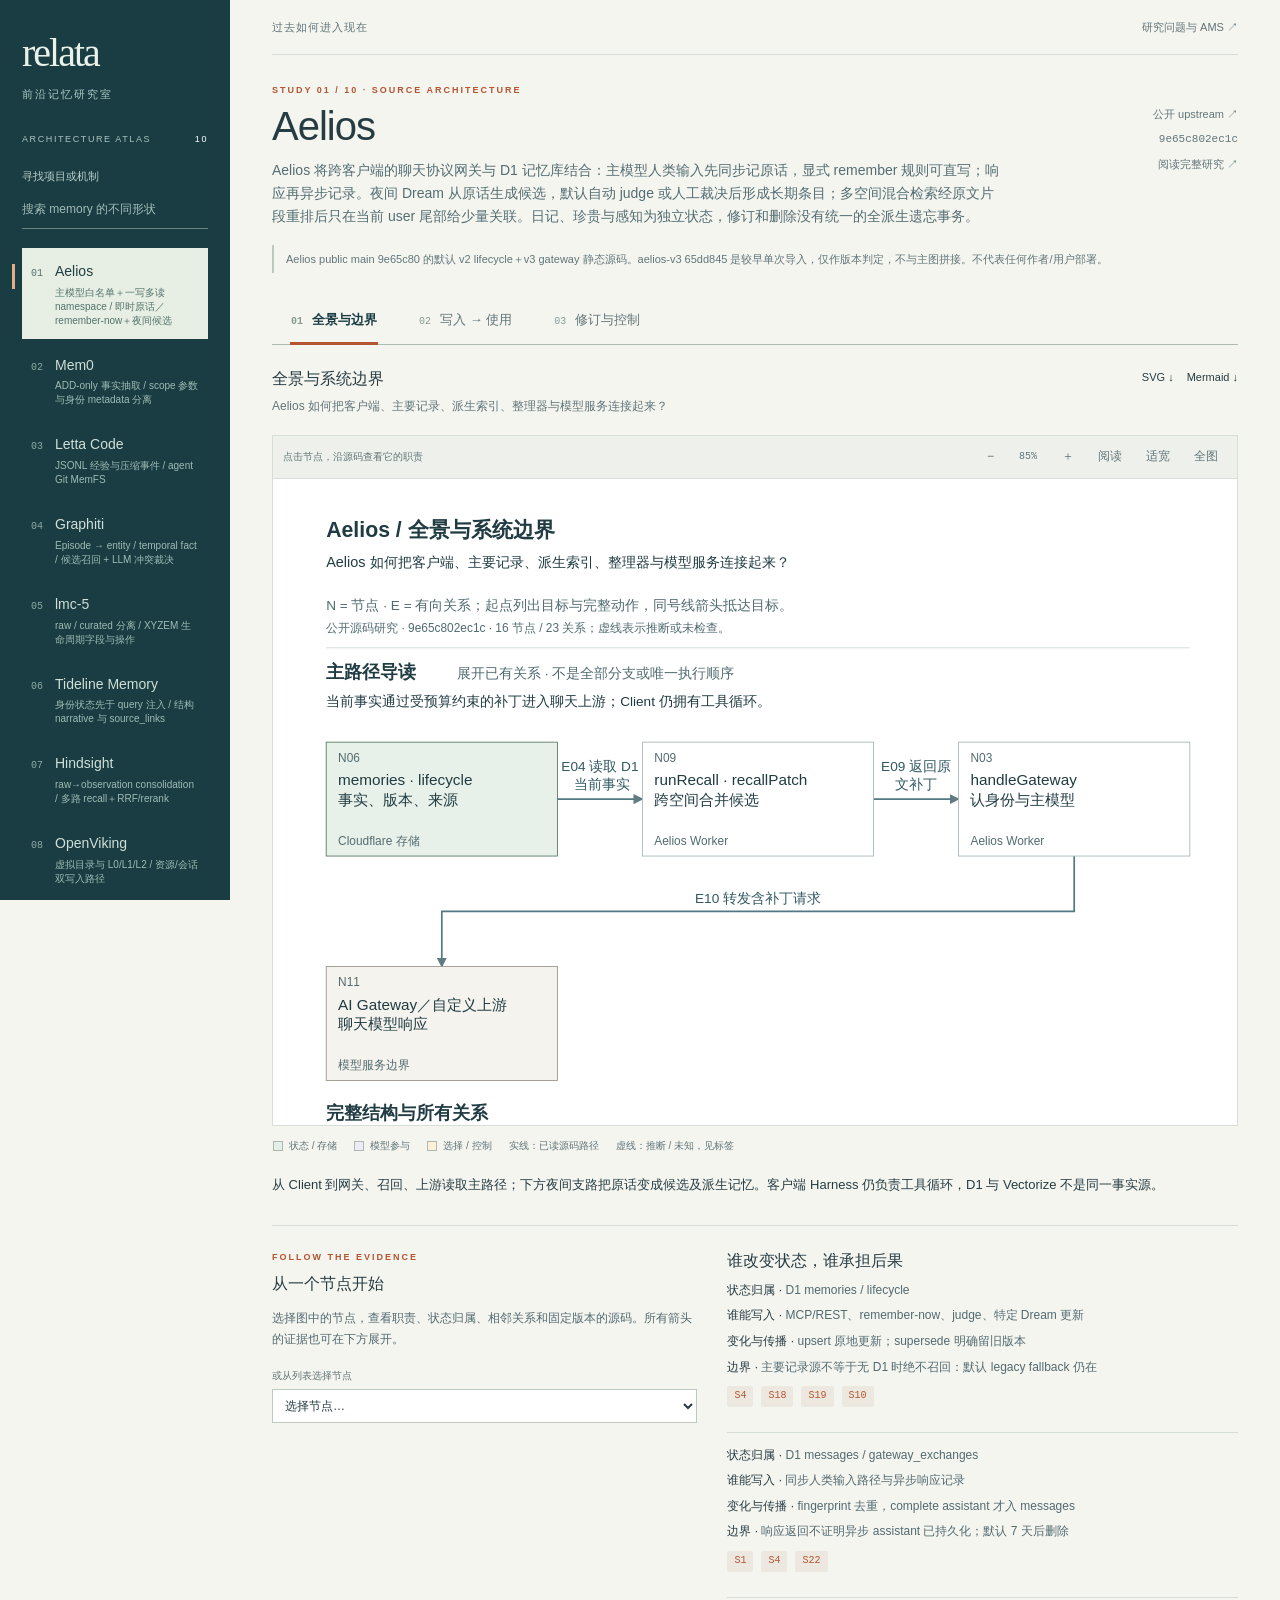
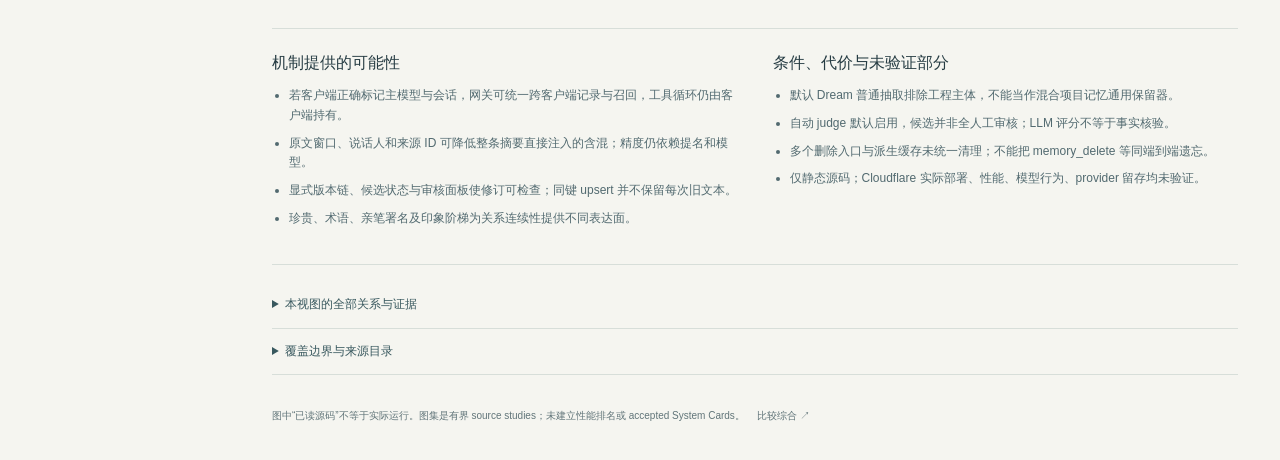
==== systems/architecture-atlas/index.html @ 4bd06038 "add ten-project memory architecture atlas" ====
<!doctype html>
<html lang="zh-CN">
<head>
  <meta charset="utf-8">
  <meta name="viewport" content="width=device-width,initial-scale=1">
  <title>Relata · Memory Architecture Atlas</title>
  <style>:root{color-scheme:light;--ink:#263c43;--muted:#617579;--paper:#f5f5f0;--line:#d7ded9;--accent:#b45532;--deep:#193d43;--font:Arial,"PingFang SC","Microsoft YaHei",sans-serif}*{box-sizing:border-box}body{margin:0;color:var(--ink);background:var(--paper);font-family:var(--font);font-size:15px;line-height:1.65}a{color:inherit;text-decoration:none}a:hover{text-decoration:underline;text-underline-offset:4px}button,input,select{font:inherit}button,a,input,select{touch-action:manipulation}button{cursor:pointer;color:inherit}button:focus-visible,a:focus-visible,input:focus-visible,select:focus-visible,summary:focus-visible,#diagram-viewport:focus-visible{outline:2px solid var(--accent);outline-offset:3px}button:disabled{opacity:.45;cursor:default}.sidebar{position:fixed;inset:0 auto 0 0;width:230px;background:var(--deep);color:#eaf1e9;padding:31px 22px 18px;display:flex;flex-direction:column;overflow:auto}.brand{font-family:Georgia,serif;font-size:40px;letter-spacing:-2px;line-height:1.1}.brand span{display:block;font-family:var(--font);font-size:11px;letter-spacing:2px;margin:13px 0 32px;color:#acc8c2}.collection{font-size:9px;letter-spacing:1.6px;color:#abc2bc;display:flex;justify-content:space-between}.collection span{color:#fff}.search-label{font-size:11px;margin:20px 0 7px;color:#bbcec8}.sidebar input{width:100%;border:0;border-bottom:1px solid #68837e;border-radius:0;padding:8px 0;background:transparent;color:white;font-size:12px}.sidebar input::placeholder{color:#a1bcb7}#project-list{margin-top:19px;display:grid;gap:3px}.project-item{display:block;width:100%;text-align:left;border:0;background:none;padding:11px 9px;color:#d0dfd7;position:relative}.project-item .number{font-family:monospace;font-size:10px;color:#8eaaa3;display:inline-block;width:24px}.project-item strong{font-size:14px;font-weight:500}.project-item small{display:block;font-size:10px;color:#9fbbb3;margin-left:24px;margin-top:2px;line-height:1.4}.project-item:hover{background:#254a4e}.project-item[aria-current=true]{background:#e7eee4;color:#203f43}.project-item[aria-current=true] small,.project-item[aria-current=true] .number{color:#52736c}.project-item[aria-current=true]:before{content:"";position:absolute;width:3px;height:25px;left:-10px;top:16px;background:#e4ad87}.sidebar-foot{margin-top:auto;padding-top:30px;font-size:8px;line-height:2.4;letter-spacing:1.1px;color:#aac0b6}.sidebar-foot a{font-size:11px;letter-spacing:0}.small-dot{display:inline-block;background:#b8ce9e;width:5px;height:5px;border-radius:50%;margin-right:7px}main{margin-left:230px;padding:0 42px 35px;max-width:2000px}.page-top{display:flex;justify-content:space-between;border-bottom:1px solid var(--line);padding:18px 0;font-size:11px;color:var(--muted);letter-spacing:1px}.page-top a{letter-spacing:0}.project-heading{display:flex;justify-content:space-between;gap:32px;padding:28px 0 14px}.eyebrow{color:var(--accent);font-size:9px;font-weight:700;letter-spacing:2px}.project-heading h1{margin:4px 0 9px;font-size:40px;line-height:1.2;font-weight:500;letter-spacing:-1px}.project-heading p{font-size:14px;color:#536d72;max-width:730px;margin:0}.identity{padding-top:22px;min-width:148px;display:flex;align-items:flex-end;flex-direction:column;gap:7px;font-size:11px;color:var(--muted)}#commit-link{font-family:monospace;font-size:11px}.boundary{font-size:11px;color:var(--muted);border-left:2px solid #bdc9bf;padding:5px 0 5px 12px;margin:3px 0 23px;max-width:1020px}#view-tabs{display:flex;gap:4px;border-bottom:1px solid #afbbb2}.view-tab{border:0;background:transparent;padding:13px 19px;font-size:13px;color:var(--muted);position:relative}.view-tab .tab-number{font-family:monospace;font-size:10px;margin-right:9px;color:#879c97}.view-tab[aria-current=true]{color:var(--deep);font-weight:700}.view-tab[aria-current=true]:after{content:"";position:absolute;left:18px;right:18px;height:3px;background:var(--accent);bottom:-1px}.diagram-section{padding-top:23px}.view-heading{display:flex;justify-content:space-between;align-items:flex-start;gap:16px}h2{font-size:16px;font-weight:500;margin:0 0 7px;line-height:1.4}.view-heading p{font-size:12px;color:var(--muted);margin:0 0 18px;max-width:850px}.exports{display:flex;gap:13px;white-space:nowrap;font-size:11px}.exports button{border:0;padding:0;background:none;font-size:11px}.exports a{padding:0}.diagram-toolbar{display:flex;justify-content:space-between;align-items:center;border:1px solid var(--line);border-bottom:0;background:#eef1eb;padding:6px 10px;font-size:10px;color:var(--muted);gap:12px}.zoom-controls{display:flex;align-items:center;gap:6px}.zoom-controls button{border:0;background:transparent;padding:5px 9px;font-size:12px}.zoom-controls button:hover{background:#dde5dc}.zoom-controls output{font-size:10px;font-family:monospace;min-width:38px;text-align:center}#diagram-viewport{height:650px;max-height:72vh;min-height:380px;border:1px solid var(--line);overflow:auto;background:#fff;overscroll-behavior:contain;scrollbar-width:thin}#diagram-stage{padding:26px;min-width:100%;width:max-content;min-height:100%}#diagram-stage svg{display:block;max-width:none!important;margin:auto}#diagram-stage :is(.node,.guide-node){cursor:pointer}#diagram-stage :is(.node,.guide-node):hover>rect,#diagram-stage :is(.node,.guide-node):hover>path,#diagram-stage :is(.node,.guide-node):hover>polygon,#diagram-stage :is(.node,.guide-node).selected>rect,#diagram-stage :is(.node,.guide-node).selected>path,#diagram-stage :is(.node,.guide-node).selected>polygon{stroke:#b45532!important;stroke-width:3px!important}#diagram-stage :is(.node,.guide-node):focus{outline:none}#diagram-stage :is(.node,.guide-node):focus-visible>rect,#diagram-stage :is(.node,.guide-node):focus-visible>path,#diagram-stage :is(.node,.guide-node):focus-visible>polygon{stroke:#b45532!important;stroke-width:4px!important}.legend{display:flex;gap:17px;flex-wrap:wrap;font-size:10px;padding:12px 1px;color:var(--muted)}.legend span{display:flex;align-items:center;gap:6px}.legend i{display:inline-block;width:10px;height:10px;border:1px solid #aab8ae}.store-swatch{background:#e4efe9}.model-swatch{background:#eeeaf7}.decision-swatch{background:#fff1d9}.reading-guide{font-size:13px;line-height:1.85;margin:7px 0 28px;max-width:1030px}.evidence-section{display:grid;grid-template-columns:minmax(250px,1fr) minmax(350px,1.2fr);gap:30px;border-top:1px solid var(--line);padding-top:24px}.inspector h2{margin-top:8px}.inspector p,.state-panel p{font-size:12px;line-height:1.8;color:#526a70}.inspector label{display:block;font-size:10px;color:var(--muted);margin:17px 0 5px}.inspector select{max-width:100%;width:100%;background:#fff;border:1px solid #bdcbbf;color:var(--ink);padding:8px;font-size:12px}.evidence-links{display:flex;flex-wrap:wrap;gap:8px;margin:8px 0 12px}.evidence-links a{font-family:monospace;font-size:10px;padding:2px 7px;color:var(--accent);background:#ede8df;border-radius:2px}.state-note{border-bottom:1px solid var(--line);padding:8px 0 13px}.state-note:first-child{padding-top:0}.state-note p{margin:4px 0}.state-note b{color:var(--ink);font-weight:500}.status-label{display:inline-block;font-size:10px;color:var(--accent);margin:0 0 6px}.judgment-section{display:grid;grid-template-columns:1fr 1fr;gap:35px;margin:30px 0;padding:23px 0;border-top:1px solid var(--line);border-bottom:1px solid var(--line)}.judgment-section ul{padding-left:17px;font-size:12px;color:#526a70}.judgment-section li{margin-bottom:8px}.source-details{margin:13px 0;border-bottom:1px solid var(--line);padding-bottom:13px;font-size:12px}.source-details summary{cursor:pointer;color:#38585e}.source-details ul{padding-left:18px}.source-row,.edge-row{margin:13px 0}.source-row a{font-family:monospace;font-size:11px;color:var(--accent);overflow-wrap:anywhere}.source-row p{margin:3px 0;font-size:12px;color:var(--muted)}footer{margin-top:32px;font-size:10px;color:var(--muted);line-height:1.8}footer a{display:inline-block;margin-left:12px}#search-empty{font-size:12px;color:#d0dfd7}noscript{position:fixed;bottom:0;padding:15px;background:#fff1d9;width:100%}
@media(min-width:1800px){main{padding-left:65px;padding-right:65px}#diagram-viewport{height:760px}}
@media(max-width:1000px){.sidebar{width:190px;padding:26px 16px}main{margin-left:190px;padding:0 24px 25px}.project-heading{gap:15px}.identity{min-width:110px}.project-heading h1{font-size:34px}.evidence-section{grid-template-columns:1fr;gap:26px}.view-tab{padding:12px 10px}.view-tab .tab-number{margin-right:5px}.diagram-toolbar>span{max-width:170px}.exports{gap:8px}}
@media(max-width:700px){.sidebar{position:relative;width:auto;padding:20px 18px 14px;overflow:visible}.brand{font-size:30px;display:flex;align-items:center;justify-content:space-between}.brand span{margin:0;font-size:9px}.collection{margin-top:19px}.search-label{margin-top:13px}.sidebar input{font-size:13px}#project-list{display:flex;overflow-x:auto;gap:5px;margin-top:15px;padding-bottom:2px}.project-item{width:auto;min-width:140px;padding:9px 10px}.project-item strong{font-size:12px}.project-item small{font-size:9px}.project-item[aria-current=true]:before{display:none}.sidebar-foot{display:none}main{margin-left:0;padding:0 17px 24px}.page-top{font-size:9px;padding:14px 0}.project-heading{display:block;padding-top:21px}.project-heading h1{font-size:34px}.project-heading p{font-size:13px}.identity{flex-direction:row;align-items:center;padding-top:14px;gap:16px;flex-wrap:wrap;font-size:10px}.boundary{font-size:10px;margin-top:0;margin-bottom:16px}#view-tabs{gap:0;justify-content:space-between}.view-tab{font-size:11px;padding:11px 5px}.view-tab[aria-current=true]:after{left:5px;right:5px}.view-tab .tab-number{display:none}.diagram-section{padding-top:19px}.view-heading{display:block}.view-heading p{font-size:11px;margin-bottom:12px}.exports{justify-content:flex-end;margin-bottom:12px}.diagram-toolbar{align-items:flex-start;flex-direction:column;gap:4px}.diagram-toolbar>span{max-width:none;font-size:9px}.zoom-controls{align-self:flex-end}#diagram-viewport{height:520px;min-height:350px;max-height:68vh}#diagram-stage{padding:18px}.legend{gap:9px;font-size:9px}.reading-guide{font-size:12px}.judgment-section{grid-template-columns:1fr;gap:19px}.evidence-section{grid-template-columns:1fr}.source-row a{font-size:10px}}
@media print{.sidebar,.page-top,.zoom-controls,.exports,#view-tabs,#node-picker,.inspector label{display:none}main{margin:0;padding:0}.project-heading h1{font-size:28px}#diagram-viewport{height:auto;max-height:none;border:0;overflow:visible}#diagram-stage{padding:0;width:100%}#diagram-stage svg{max-width:100%!important;height:auto!important}.evidence-section,.judgment-section{display:block}footer{page-break-before:avoid}}

#diagram-stage .related>path{stroke:#b45532;stroke-width:2.4px}
</style>
</head>
<body>
  <aside class="sidebar">
    <a class="brand" href="../../README.zh-CN.md">relata<span>前沿记忆研究室</span></a>
    <div class="collection">ARCHITECTURE ATLAS <span id="project-count"></span></div>
    <label class="search-label" for="project-search">寻找项目或机制</label>
    <input id="project-search" type="search" placeholder="搜索 memory 的不同形状" autocomplete="off">
    <nav id="project-list" aria-label="研究项目"></nav>
    <p id="search-empty" hidden>没有匹配项目。试试「检索」「文件」或项目名。</p>
    <div class="sidebar-foot"><span class="small-dot"></span> SOURCE STUDIES · 2026.09.22<br><a href="README.md">阅读与复现说明 ↗</a></div>
  </aside>
  <main>
    <header class="page-top"><span>过去如何进入现在</span><a href="../../research/agent-memory-inquiry.md">研究问题与 AMS ↗</a></header>
    <section class="project-heading">
      <div><div class="eyebrow" id="project-number"></div><h1 id="project-name"></h1><p id="project-summary"></p></div>
      <div class="identity"><a id="upstream-link" target="_blank" rel="noreferrer">公开 upstream ↗</a><a id="commit-link" target="_blank" rel="noreferrer"></a><a id="report-link">阅读完整研究 ↗</a></div>
    </section>
    <p class="boundary" id="boundary"></p>
    <nav id="view-tabs" aria-label="架构视图"></nav>
    <section class="diagram-section" aria-labelledby="view-title">
      <div class="view-heading"><div><h2 id="view-title"></h2><p id="view-question"></p></div><div class="exports"><button id="export-svg" type="button">SVG ↓</button><a id="export-source" download>Mermaid ↓</a></div></div>
      <div class="diagram-toolbar"><span id="view-instruction" role="status">点击节点，沿源码查看它的职责</span><div class="zoom-controls"><button id="zoom-out" type="button" aria-label="缩小">−</button><output id="zoom-value">100%</output><button id="zoom-in" type="button" aria-label="放大">＋</button><button id="fit-reading" type="button">阅读</button><button id="fit-width" type="button">适宽</button><button id="fit-all" type="button">全图</button></div></div>
      <div id="diagram-viewport" tabindex="0" aria-label="可滚动架构图"><div id="diagram-stage"></div></div>
      <div class="legend"><span><i class="store-swatch"></i>状态 / 存储</span><span><i class="model-swatch"></i>模型参与</span><span><i class="decision-swatch"></i>选择 / 控制</span><span>实线：已读源码路径</span><span>虚线：推断 / 未知，见标签</span></div>
      <p class="reading-guide" id="reading-guide"></p>
    </section>
    <section class="evidence-section" aria-label="图示与证据">
      <div class="inspector"><div class="eyebrow">FOLLOW THE EVIDENCE</div><h2 id="detail-title">从一个节点开始</h2><div id="detail-body"></div><label for="node-picker">或从列表选择节点</label><select id="node-picker"><option value="">选择节点…</option></select></div>
      <div class="state-panel"><h2>谁改变状态，谁承担后果</h2><div id="state-notes"></div></div>
    </section>
    <section class="judgment-section"><div><h2>机制提供的可能性</h2><ul id="strengths"></ul></div><div><h2>条件、代价与未验证部分</h2><ul id="limits"></ul></div></section>
    <details class="source-details"><summary>本视图的全部关系与证据</summary><div id="edge-evidence"></div></details>
    <details class="source-details"><summary>覆盖边界与来源目录</summary><div id="coverage"></div><div id="source-list"></div></details>
    <footer>图中“已读源码”不等于实际运行。图集是有界 source studies；未建立性能排名或 accepted System Cards。<a href="../source-studies/README.md">比较综合 ↗</a></footer>
  </main>
  <noscript>交互图集需要 JavaScript。可直接阅读 diagrams/ 下的 SVG 和 README.md 中的项目索引。</noscript>
  <script id="atlas-data" type="application/json">{"date":"2026-09-22","renderer":"relata-native-svg-1","models":[{"id":"a-mem","name":"A-Mem (paper reproduction)","repository":"https://github.com/WujiangXu/A-mem","commit":"0c8039f28fdcc08189a23c07a3437d9d2482f9c2","study_date":"2026-09-22","boundary":"固定 commit 的论文复现仓库；三图主路径为 README 推荐的 RobustAgenticMemorySystem + test_advanced_robust.py，共享 SimpleEmbeddingRetriever。original JSON-schema 路径在报告对照。静态源码，不含 A-mem-sys、商业同名项目或模型运行证据。","summary":"A-Mem 将每个输入构造为带 context、keywords、tags 的 note，以 embedding 找邻居，再让 LLM 决定新 note 的 links 和旧 note 的 metadata 演化。当前复现代码把 canonical UUID 字典、基于列表位置的 links、派生向量索引和 harness 三文件 cache 分开管理；演化改对象与重建索引并不同步。","mechanisms":["LLM note metadata","近邻触发 metadata 演化","embedding seeds + 单跳 links","计数触发全量重建","harness 管理 cache 与 QA"],"strengths":["若模型能抽出有用概念，metadata 可提供原文之外的检索线索","若新事件能被近邻检索定位，旧 metadata 可随新语境更新","保留原 content 与时间，可区分输入文字与当前生成 context","小型研究流程可直接检查 notes、corpus 和 harness prompt"],"limits":["旧 note metadata 与向量索引可在 threshold 前分离","UUID 对象与 positional links 缺少稳定引用统一","没有专用纠错、撤回、TTL、审计或跨派生删除路径","无运行验证；不能把论文结果或 robust 命名当作本 commit 的效果保证"],"sources":[{"id":"S1","url":"https://github.com/WujiangXu/A-mem/blob/0c8039f28fdcc08189a23c07a3437d9d2482f9c2/README.md#L1-L7","note":"论文复现仓库与另一个 A-mem-sys 的明确边界"},{"id":"S2","url":"https://github.com/WujiangXu/A-mem/blob/0c8039f28fdcc08189a23c07a3437d9d2482f9c2/README.md#L82-L122","note":"original 与 robust 两条 evaluation 入口；缓存和 k-sweep 宣称"},{"id":"S3","url":"https://github.com/WujiangXu/A-mem/blob/0c8039f28fdcc08189a23c07a3437d9d2482f9c2/memory_layer_robust.py#L273-L345","note":"笔记 UUID、字段、metadata 提取、解析及启发式降级"},{"id":"S4","url":"https://github.com/WujiangXu/A-mem/blob/0c8039f28fdcc08189a23c07a3437d9d2482f9c2/memory_layer_robust.py#L352-L409","note":"canonical memories、写入顺序、evolution counter 与全量重建"},{"id":"S5","url":"https://github.com/WujiangXu/A-mem/blob/0c8039f28fdcc08189a23c07a3437d9d2482f9c2/memory_layer_robust.py#L411-L459","note":"embedding 索引位置映射与单跳 links 扩展"},{"id":"S6","url":"https://github.com/WujiangXu/A-mem/blob/0c8039f28fdcc08189a23c07a3437d9d2482f9c2/memory_layer_robust.py#L463-L540","note":"至多三次演化调用及直接写邻居 metadata"},{"id":"S7","url":"https://github.com/WujiangXu/A-mem/blob/0c8039f28fdcc08189a23c07a3437d9d2482f9c2/memory_layer.py#L554-L610","note":"实际使用的 SimpleEmbeddingRetriever；拼接 corpus 与 cosine top-k"},{"id":"S8","url":"https://github.com/WujiangXu/A-mem/blob/0c8039f28fdcc08189a23c07a3437d9d2482f9c2/memory_layer.py#L612-L664","note":"索引双文件 persistence 与从 notes 重建"},{"id":"S9","url":"https://github.com/WujiangXu/A-mem/blob/0c8039f28fdcc08189a23c07a3437d9d2482f9c2/test_advanced_robust.py#L53-L114","note":"harness 包装、question→keywords→raw_context；筛选 helper 未接入"},{"id":"S10","url":"https://github.com/WujiangXu/A-mem/blob/0c8039f28fdcc08189a23c07a3437d9d2482f9c2/test_advanced_robust.py#L115-L153","note":"按 QA category 造 prompt；category 5 有给定选项；模型返回"},{"id":"S11","url":"https://github.com/WujiangXu/A-mem/blob/0c8039f28fdcc08189a23c07a3437d9d2482f9c2/test_advanced_robust.py#L204-L250","note":"每 sample 实例、三文件 cache 与逐 turn 摄入"},{"id":"S12","url":"https://github.com/WujiangXu/A-mem/blob/0c8039f28fdcc08189a23c07a3437d9d2482f9c2/test_advanced_robust.py#L254-L313","note":"reference metrics、日志、结果 JSON"},{"id":"S13","url":"https://github.com/WujiangXu/A-mem/blob/0c8039f28fdcc08189a23c07a3437d9d2482f9c2/memory_layer_robust.py#L44-L66","note":"同步重试，至多三次尝试与指数 sleep"},{"id":"S14","url":"https://github.com/WujiangXu/A-mem/blob/0c8039f28fdcc08189a23c07a3437d9d2482f9c2/memory_layer_robust.py#L98-L206","note":"OpenAI/Ollama/SGLang/vLLM 调用边界"},{"id":"S15","url":"https://github.com/WujiangXu/A-mem/blob/0c8039f28fdcc08189a23c07a3437d9d2482f9c2/memory_layer_robust.py#L243-L266","note":"factory 与默认关闭的 connectivity check"},{"id":"S16","url":"https://github.com/WujiangXu/A-mem/blob/0c8039f28fdcc08189a23c07a3437d9d2482f9c2/llm_text_parsers.py#L128-L206","note":"分析、演化、连接和邻居更新的 prompt 合约"},{"id":"S17","url":"https://github.com/WujiangXu/A-mem/blob/0c8039f28fdcc08189a23c07a3437d9d2482f9c2/llm_text_parsers.py#L292-L377","note":"连接整数解析及邻居 ordinal block 解析"},{"id":"S18","url":"https://github.com/WujiangXu/A-mem/blob/0c8039f28fdcc08189a23c07a3437d9d2482f9c2/llm_text_parsers.py#L430-L511","note":"metadata repair 与偏英文 heuristic"},{"id":"S19","url":"https://github.com/WujiangXu/A-mem/blob/0c8039f28fdcc08189a23c07a3437d9d2482f9c2/memory_layer.py#L666-L757","note":"original 同样选择 embedding-only；写入和重建"},{"id":"S20","url":"https://github.com/WujiangXu/A-mem/blob/0c8039f28fdcc08189a23c07a3437d9d2482f9c2/memory_layer.py#L807-L898","note":"original 演化 JSON 和 positional links 读取"},{"id":"S21","url":"https://github.com/WujiangXu/A-mem/blob/0c8039f28fdcc08189a23c07a3437d9d2482f9c2/memory_layer.py#L278-L401","note":"original metadata 分析与未绑定 re/e 异常路径"},{"id":"S22","url":"https://github.com/WujiangXu/A-mem/blob/0c8039f28fdcc08189a23c07a3437d9d2482f9c2/load_dataset.py#L8-L96","note":"QA、Turn IDs、session 时间和 caption 文本化"},{"id":"S23","url":"https://github.com/WujiangXu/A-mem/blob/0c8039f28fdcc08189a23c07a3437d9d2482f9c2/run_k_sweep.sh#L63-L100","note":"k-sweep 是外部实验进程并行；不是后台记忆任务"},{"id":"S24","url":"https://github.com/WujiangXu/A-mem/blob/0c8039f28fdcc08189a23c07a3437d9d2482f9c2/memory_layer.py#L1-L29","note":"original imports 中没有 re"}],"views":[{"id":"overview","title":"全景与系统边界","question":"论文复现 harness、内存机制、模型和持久化分别负责什么？","reading_guide":"沿 harness→笔记构造→演化→canonical notes→检索→QA 读主链；注意模型往返与索引、磁盘 cache 都不等同于 canonical 内存对象。","omissions":["A-mem-sys 与同名商业产品不在边界内","模型内部、托管服务 retention、论文效果复现未检查","原始 JSON-schema 路径只在报告对照，不叠成一个运行时"],"regions":[{"id":"harness","label":"Evaluation harness","responsibility":"sample 隔离、turn 选择、缓存和 QA 评估由调用方拥有","status":"observed","evidence":["S9","S10","S11","S12"]},{"id":"native","label":"Robust memory layer","responsibility":"同步 notes、演化及索引读写","status":"observed","evidence":["S3","S4","S5","S6"]},{"id":"models","label":"模型执行边界","responsibility":"源码可见 client/encoder 调用；模型内部未检查","status":"observed","evidence":["S7","S14","S15"]},{"id":"disk","label":"Harness 本地派生文件","responsibility":"notes pickle、index pickle、embedding npy 和评估结果","status":"observed","evidence":["S8","S11","S12"]}],"nodes":[{"id":"harness","label":"Evaluation harness\n每 sample 一个实例","kind":"entry","region":"harness","status":"observed","evidence":["S9","S11"],"note":"当前图以 README 推荐 robust 路径为主。original 单独在报告比较。"},{"id":"construct","label":"RobustMemoryNote\n构造与 metadata","kind":"process","region":"native","status":"observed","evidence":["S3","S16"],"note":"content 原文保留；UUID；timestamp 来自 session 或当前时间。"},{"id":"evolve","label":"process_memory\n决策与条件演化","kind":"process","region":"native","status":"observed","evidence":["S6"],"note":"先用新 note.content 找 5 个邻居；至多 3 次顺序 LLM 调用。无邻居直接返回。"},{"id":"notes","label":"memories\nUUID → MemoryNote","kind":"store","region":"native","status":"observed","evidence":["S3","S4","S6"],"note":"canonical 内存对象；content、context、keywords、tags、links。无数据库事务或 event log。"},{"id":"index","label":"SimpleEmbeddingRetriever\ncorpus + embeddings","kind":"store","region":"native","status":"observed","evidence":["S7"],"note":"派生索引。行号映射 list(memories.values())，不是 UUID 查询。document_ids 是全文→行号。"},{"id":"encoder","label":"SentenceTransformer\n编码与 cosine search","kind":"model","region":"models","status":"observed","evidence":["S7"],"note":"默认 all-MiniLM-L6-v2；仅调用接口静态可见，未运行或下载权重。"},{"id":"controller","label":"RobustLLMController\n同步模型调用","kind":"process","region":"models","status":"observed","evidence":["S13","S14","S15"],"note":"factory 选择 OpenAI/Ollama/SGLang/vLLM；具体模型行为未知。"},{"id":"backend","label":"模型后端\n语义判断与生成","kind":"external","region":"models","status":"unknown","evidence":[],"note":"模型推理与服务内存、保留策略在本次源码边界外。"},{"id":"expand","label":"find_related_memories_raw\ntop-k + 单跳链接","kind":"process","region":"native","status":"observed","evidence":["S5"],"note":"拼接当前 canonical content/metadata；没有去重或全局 token budget；links 直接当列表位置。"},{"id":"prompt","label":"answer_question\n构造 QA context","kind":"process","region":"harness","status":"observed","evidence":["S9","S10"],"note":"question 先生成 keywords；raw_context 直接使用，retrieve_memory_llm helper 不在 active path。"},{"id":"cache","label":"三文件 cache\nnotes / index / vectors","kind":"store","region":"disk","status":"observed","evidence":["S8","S11"],"note":"harness 逐文件保存，不是原子快照；目录依赖 backend/model，文件按 sample index。"},{"id":"output","label":"Prediction + metrics\n日志与结果 JSON","kind":"output","region":"harness","status":"observed","evidence":["S12"],"note":"这是评估输出，不是已验证的 production agent 行为。"}],"edges":[{"from":"harness","to":"construct","label":"逐 turn content + session time","status":"observed","evidence":["S11"]},{"from":"construct","to":"controller","label":"请求 keywords / context / tags","status":"observed","evidence":["S3"]},{"from":"construct","to":"evolve","label":"新 note + metadata","status":"observed","evidence":["S4"]},{"from":"evolve","to":"index","label":"以 content 找 5 个邻居","status":"observed","evidence":["S6","S7"]},{"from":"evolve","to":"controller","label":"演化决策及条件更新请求","status":"observed","evidence":["S6"]},{"from":"controller","to":"backend","label":"prompt / API call","status":"observed","evidence":["S14"]},{"from":"backend","to":"controller","label":"生成 response","status":"unknown","evidence":["S14"]},{"from":"evolve","to":"notes","label":"新 note 入库及改写邻居","status":"observed","evidence":["S4","S6"]},{"from":"notes","to":"index","label":"append；threshold 时重建","status":"observed","evidence":["S4"]},{"from":"index","to":"encoder","label":"文本和 query 编码","status":"observed","evidence":["S7"]},{"from":"prompt","to":"expand","label":"生成 keywords 后检索","status":"observed","evidence":["S9"]},{"from":"index","to":"expand","label":"cosine top-k 行号","status":"observed","evidence":["S5","S7"]},{"from":"notes","to":"expand","label":"当前对象 + links 单跳展开","status":"observed","evidence":["S5"]},{"from":"expand","to":"prompt","label":"拼接 raw_context","status":"observed","evidence":["S9"]},{"from":"prompt","to":"controller","label":"category-specific QA prompt","status":"observed","evidence":["S10"]},{"from":"controller","to":"output","label":"response 解析和评估","status":"observed","evidence":["S10","S12"]},{"from":"notes","to":"cache","label":"harness pickle save / restore","status":"observed","evidence":["S11"]},{"from":"index","to":"cache","label":"pickle + npy save / load","status":"observed","evidence":["S8","S11"]}],"state_notes":[{"owner":"RobustAgenticMemorySystem.memories","writers":"add_note 与 process_memory；harness 可整体 restore","changes":"UUID 对象为 canonical；向量行号与 link 整数依赖字典顺序","limits":"没有 transaction、版本化或删除传播合约","evidence":["S3","S4","S5","S6","S11"]},{"owner":"Evaluation harness","writers":"evaluate_dataset","changes":"每 sample 独立实例；摄入结束缓存，再 QA","limits":"不是多用户 scope enforcement；结果只证明执行路径的输出，当前研究未执行","evidence":["S11","S12"]}]},{"id":"flow","title":"写入、选择与回答链路","question":"一次 turn 如何成为可检索上下文，一道 QA 如何消费它？","reading_guide":"先走同步 add_note 分支，再走 question→keywords→top-k→单跳扩展→QA。threshold 是写入栈内的计数判断，不是后台 consolidation worker。","omissions":["外部 k-sweep 可并行启动实验进程，但不是内存队列/调度器","模型具体 tokenization、权重和响应不可由静态源码验证"],"regions":[{"id":"harness","label":"Evaluation harness","responsibility":"sample 隔离、turn 选择、缓存和 QA 评估由调用方拥有","status":"observed","evidence":["S9","S10","S11","S12"]},{"id":"native","label":"Robust memory layer","responsibility":"同步 notes、演化及索引读写","status":"observed","evidence":["S3","S4","S5","S6"]},{"id":"models","label":"模型执行边界","responsibility":"源码可见 client/encoder 调用；模型内部未检查","status":"observed","evidence":["S7","S14","S15"]},{"id":"disk","label":"Harness 本地派生文件","responsibility":"notes pickle、index pickle、embedding npy 和评估结果","status":"observed","evidence":["S8","S11","S12"]}],"nodes":[{"id":"harness","label":"Evaluation harness\n每 sample 一个实例","kind":"entry","region":"harness","status":"observed","evidence":["S9","S11"],"note":"当前图以 README 推荐 robust 路径为主。original 单独在报告比较。"},{"id":"add","label":"add_note\n同步写入入口","kind":"process","region":"native","status":"observed","evidence":["S4"],"note":"construct → evolve → store UUID object → append vector row → 可选 rebuild。"},{"id":"construct","label":"RobustMemoryNote\n构造与 metadata","kind":"process","region":"native","status":"observed","evidence":["S3","S16"],"note":"content 原文保留；UUID；timestamp 来自 session 或当前时间。"},{"id":"evolve","label":"process_memory\n决策与条件演化","kind":"process","region":"native","status":"observed","evidence":["S6"],"note":"先用新 note.content 找 5 个邻居；至多 3 次顺序 LLM 调用。无邻居直接返回。"},{"id":"notes","label":"memories\nUUID → MemoryNote","kind":"store","region":"native","status":"observed","evidence":["S3","S4","S6"],"note":"canonical 内存对象；content、context、keywords、tags、links。无数据库事务或 event log。"},{"id":"index","label":"SimpleEmbeddingRetriever\ncorpus + embeddings","kind":"store","region":"native","status":"observed","evidence":["S7"],"note":"派生索引。行号映射 list(memories.values())，不是 UUID 查询。document_ids 是全文→行号。"},{"id":"gate","label":"evo_cnt % threshold\n默认每 100 次演化","kind":"decision","region":"native","status":"observed","evidence":["S4"],"note":"只在 process_memory 返回 True 时递增；不是每 100 笔、时间调度或异步任务。"},{"id":"rebuild","label":"consolidate_memories\n全量重建索引","kind":"process","region":"native","status":"observed","evidence":["S4","S8"],"note":"不是合并/删除 notes；从当前 content+metadata 重新编码，回退模型名是 all-MiniLM-L6-v2。"},{"id":"question","label":"QA question\ncategory + reference","kind":"entry","region":"harness","status":"observed","evidence":["S10","S12"],"note":"category 5 传入 final_answer 作为候选；不能把所有 category 当无候选 free recall。"},{"id":"query","label":"generate_query_llm\nquestion → keywords","kind":"process","region":"harness","status":"observed","evidence":["S9"],"note":"由 harness 单独的 retriever_llm 发起生成。"},{"id":"expand","label":"find_related_memories_raw\ntop-k + 单跳链接","kind":"process","region":"native","status":"observed","evidence":["S5"],"note":"拼接当前 canonical content/metadata；没有去重或全局 token budget；links 直接当列表位置。"},{"id":"prompt","label":"answer_question\n构造 QA context","kind":"process","region":"harness","status":"observed","evidence":["S9","S10"],"note":"question 先生成 keywords；raw_context 直接使用，retrieve_memory_llm helper 不在 active path。"},{"id":"controller","label":"RobustLLMController\n同步模型调用","kind":"process","region":"models","status":"observed","evidence":["S13","S14","S15"],"note":"factory 选择 OpenAI/Ollama/SGLang/vLLM；具体模型行为未知。"},{"id":"output","label":"Prediction + metrics\n日志与结果 JSON","kind":"output","region":"harness","status":"observed","evidence":["S12"],"note":"这是评估输出，不是已验证的 production agent 行为。"}],"edges":[{"from":"harness","to":"add","label":"Speaker + turn.text；session 时间","status":"observed","evidence":["S11"]},{"from":"add","to":"construct","label":"创建 UUID note","status":"observed","evidence":["S3","S4"]},{"from":"construct","to":"controller","label":"metadata 分析；异常 heuristic","status":"observed","evidence":["S3","S18"]},{"from":"construct","to":"evolve","label":"已构造 note","status":"observed","evidence":["S4"]},{"from":"evolve","to":"index","label":"content cosine search，k=5","status":"observed","evidence":["S6","S7"]},{"from":"evolve","to":"controller","label":"顺序 decision / strengthen / update","status":"observed","evidence":["S6"]},{"from":"evolve","to":"notes","label":"邻居原位更新；新 note 保存","status":"observed","evidence":["S4","S6"]},{"from":"notes","to":"index","label":"追加新 note 拼接文档","status":"observed","evidence":["S4"]},{"from":"evolve","to":"gate","label":"True 时 evo_cnt += 1","status":"observed","evidence":["S4"]},{"from":"gate","to":"rebuild","label":"每 threshold 次演化触发","status":"observed","evidence":["S4"]},{"from":"notes","to":"rebuild","label":"读取当前所有 note metadata","status":"observed","evidence":["S4"]},{"from":"rebuild","to":"index","label":"替换 corpus 和 embeddings","status":"observed","evidence":["S4"]},{"from":"question","to":"query","label":"原始 question","status":"observed","evidence":["S9"]},{"from":"query","to":"controller","label":"请求关键词字符串","status":"observed","evidence":["S9"]},{"from":"query","to":"expand","label":"keywords，k=retrieve_k","status":"observed","evidence":["S9"]},{"from":"index","to":"expand","label":"cosine top-k 行号","status":"observed","evidence":["S5","S7"]},{"from":"notes","to":"expand","label":"按行号取正文 + 跟 links","status":"observed","evidence":["S5"]},{"from":"expand","to":"prompt","label":"raw_context，无二次筛选","status":"observed","evidence":["S9"]},{"from":"question","to":"prompt","label":"category；C5 候选值","status":"observed","evidence":["S10"]},{"from":"prompt","to":"controller","label":"拼上下文并发 QA 请求","status":"observed","evidence":["S10"]},{"from":"controller","to":"output","label":"prediction + 与 reference 比较","status":"observed","evidence":["S10","S12"]}],"state_notes":[{"owner":"同步调用栈","writers":"harness/add_note/process_memory","changes":"模型调用和 retry sleep 都阻塞当前处理；每个 sample 先摄入全部 sessions 再 QA","limits":"无 active async memory worker；无邻居时跳过 robust evolution","evidence":["S6","S11","S13","S23"]},{"owner":"上下文选择","writers":"SimpleEmbeddingRetriever 和 find_related_memories_raw","changes":"检索旧/当前向量后读当前 note；链接只单跳追加","limits":"k 仅限制 seed 数，不是最终 note/token 数；重复和越界 links 未验证","evidence":["S5","S7"]}]},{"id":"revision","title":"演化、派生状态与保留边界","question":"谁能改变笔记，改变后哪些索引、链接和缓存同步更新？","reading_guide":"新 note 触发模型建议，代码直接改对象。跟随 threshold 才到索引重建，再单独观察 harness cache；右侧缺口是源码没有给出的专用修正/删除路径。","omissions":["外部调用方自行修改 dict 或删除文件不是已实现的受支持生命周期","未运行 fault injection、cache mismatch 或纠错探针"],"regions":[{"id":"harness","label":"Evaluation harness","responsibility":"sample 隔离、turn 选择、缓存和 QA 评估由调用方拥有","status":"observed","evidence":["S9","S10","S11","S12"]},{"id":"native","label":"Robust memory layer","responsibility":"同步 notes、演化及索引读写","status":"observed","evidence":["S3","S4","S5","S6"]},{"id":"models","label":"模型执行边界","responsibility":"源码可见 client/encoder 调用；模型内部未检查","status":"observed","evidence":["S7","S14","S15"]},{"id":"disk","label":"Harness 本地派生文件","responsibility":"notes pickle、index pickle、embedding npy 和评估结果","status":"observed","evidence":["S8","S11","S12"]}],"nodes":[{"id":"add","label":"add_note\n同步写入入口","kind":"process","region":"native","status":"observed","evidence":["S4"],"note":"construct → evolve → store UUID object → append vector row → 可选 rebuild。"},{"id":"evolve","label":"process_memory\n决策与条件演化","kind":"process","region":"native","status":"observed","evidence":["S6"],"note":"先用新 note.content 找 5 个邻居；至多 3 次顺序 LLM 调用。无邻居直接返回。"},{"id":"controller","label":"RobustLLMController\n同步模型调用","kind":"process","region":"models","status":"observed","evidence":["S13","S14","S15"],"note":"factory 选择 OpenAI/Ollama/SGLang/vLLM；具体模型行为未知。"},{"id":"strengthen","label":"STRENGTHEN\n新 note 链接与 tags","kind":"process","region":"native","status":"observed","evidence":["S6","S17"],"note":"写的是新 note.links；没有自动反向边；整数未做范围/去重校验。"},{"id":"update","label":"UPDATE_NEIGHBOR\n改 context / tags","kind":"process","region":"native","status":"observed","evidence":["S6","S17"],"note":"保持原 content/keywords；按选中邻居的 ordinal 更新，不记录演化历史。"},{"id":"notes","label":"memories\nUUID → MemoryNote","kind":"store","region":"native","status":"observed","evidence":["S3","S4","S6"],"note":"canonical 内存对象；content、context、keywords、tags、links。无数据库事务或 event log。"},{"id":"history","label":"evolution_history 等\n构造字段未推进","kind":"store","region":"native","status":"observed","evidence":["S3","S4","S5","S6"],"note":"evolution_history、retrieval_count、last_accessed、importance_score 在已读 active path 无更新/排序/保留作用。"},{"id":"gate","label":"evo_cnt % threshold\n默认每 100 次演化","kind":"decision","region":"native","status":"observed","evidence":["S4"],"note":"只在 process_memory 返回 True 时递增；不是每 100 笔、时间调度或异步任务。"},{"id":"rebuild","label":"consolidate_memories\n全量重建索引","kind":"process","region":"native","status":"observed","evidence":["S4","S8"],"note":"不是合并/删除 notes；从当前 content+metadata 重新编码，回退模型名是 all-MiniLM-L6-v2。"},{"id":"index","label":"SimpleEmbeddingRetriever\ncorpus + embeddings","kind":"store","region":"native","status":"observed","evidence":["S7"],"note":"派生索引。行号映射 list(memories.values())，不是 UUID 查询。document_ids 是全文→行号。"},{"id":"cache","label":"三文件 cache\nnotes / index / vectors","kind":"store","region":"disk","status":"observed","evidence":["S8","S11"],"note":"harness 逐文件保存，不是原子快照；目录依赖 backend/model，文件按 sample index。"},{"id":"policy","label":"修正 / 删除 / TTL\n未实现专用路径","kind":"output","region":"native","status":"inferred","evidence":["S3","S4","S5","S6"],"note":"在所读内存实现中无专用 correction/delete/retention API；字段存在不等于政策。"}],"edges":[{"from":"add","to":"evolve","label":"新 content 作为演化触发","status":"observed","evidence":["S4"]},{"from":"evolve","to":"controller","label":"邻居内容与 metadata 送模型","status":"observed","evidence":["S6"]},{"from":"controller","to":"strengthen","label":"选 STRENGTHEN 的连接/tag 结果","status":"observed","evidence":["S6"]},{"from":"controller","to":"update","label":"选 UPDATE 的逐邻居结果","status":"observed","evidence":["S6"]},{"from":"strengthen","to":"notes","label":"新 note.links += int；改 tags","status":"observed","evidence":["S4","S6","S17"]},{"from":"update","to":"notes","label":"旧 note.context/tags 原位覆盖","status":"observed","evidence":["S6"]},{"from":"notes","to":"history","label":"字段仍保留初始化值","status":"inferred","evidence":["S3","S4","S5","S6"]},{"from":"evolve","to":"gate","label":"仅演化成功标记计数","status":"observed","evidence":["S4"]},{"from":"gate","to":"rebuild","label":"达到 threshold 才全量重编","status":"observed","evidence":["S4"]},{"from":"notes","to":"rebuild","label":"当前 content / metadata","status":"observed","evidence":["S4"]},{"from":"rebuild","to":"index","label":"新索引替换旧索引","status":"observed","evidence":["S4"]},{"from":"notes","to":"cache","label":"摄入结束 pickle notes","status":"observed","evidence":["S11"]},{"from":"index","to":"cache","label":"分别 save index 与 npy","status":"observed","evidence":["S8","S11"]},{"from":"cache","to":"notes","label":"下次运行 restore notes","status":"observed","evidence":["S11"]},{"from":"cache","to":"index","label":"load 索引；缺 index 时从 notes 重建","status":"observed","evidence":["S8","S11"]},{"from":"notes","to":"policy","label":"未提供更正/删除/TTL 合约","status":"inferred","evidence":["S3","S4","S5","S6"]}],"state_notes":[{"owner":"canonical note metadata","writers":"模型建议经 process_memory 直接应用","changes":"context/tags 被替换；content、keywords 与历史字段不随之修正","limits":"没有人审、provenance、revision ID、rollback；LLM reason 未保存成审计","evidence":["S3","S6","S16","S17"]},{"owner":"派生 embeddings","writers":"add_note/consolidate_memories","changes":"新 note 即时编码；旧 note metadata 改动不即时重编","limits":"阈值前 corpus 与 canonical note 可不同；保存 cache 会保留该差异","evidence":["S4","S7","S8","S11"]},{"owner":"links 的引用完整性","writers":"strengthen","changes":"存整数，读取时直接 list(memories.values())[neighbor]","limits":"并非 UUID edge；无去重/范围检查/反向传播。若外部改顺序或删 note，未定义修复","evidence":["S5","S6","S17"]},{"owner":"磁盘派生文件","writers":"evaluate_dataset / retriever.save/load","changes":"notes pickle 与 index pickle、npy 独立保存和加载","limits":"无原子提交、dataset/commit schema identity 或清除 cascade；evo_cnt 不随 cache 保存","evidence":["S4","S8","S11"]}]}]},{"id":"aelios","name":"Aelios","repository":"https://github.com/wusaki0723/Aelios","commit":"9e65c802ec1c13a68d22a68c5c9d7cdce385e041","study_date":"2026-09-22","boundary":"Aelios public main 9e65c80 的默认 v2 lifecycle＋v3 gateway 静态源码。aelios-v3 65dd845 是较早单次导入，仅作版本判定，不与主图拼接。不代表任何作者/用户部署。","summary":"Aelios 将跨客户端的聊天协议网关与 D1 记忆库结合：主模型人类输入先同步记原话，显式 remember 规则可直写；响应再异步记录。夜间 Dream 从原话生成候选，默认自动 judge 或人工裁决后形成长期条目；多空间混合检索经原文片段重排后只在当前 user 尾部给少量关联。日记、珍贵与感知为独立状态，修订和删除没有统一的全派生遗忘事务。","mechanisms":["主模型白名单＋一写多读 namespace","即时原话／remember-now＋夜间候选","D1 主记录＋Vectorize/FTS 镜像","跨来源原文窗口重排","fact_key／supersede＋亲笔保护","工程否决的关系倾向抽取"],"strengths":["若客户端正确标记主模型与会话，网关可统一跨客户端记录与召回，工具循环仍由客户端持有。","原文窗口、说话人和来源 ID 可降低整条摘要直接注入的含混；精度仍依赖提名和模型。","显式版本链、候选状态与审核面板使修订可检查；同键 upsert 并不保留每次旧文本。","珍贵、术语、亲笔署名及印象阶梯为关系连续性提供不同表达面。"],"limits":["默认 Dream 普通抽取排除工程主体，不能当作混合项目记忆通用保留器。","自动 judge 默认启用，候选并非全人工审核；LLM 评分不等于事实核验。","多个删除入口与派生缓存未统一清理；不能把 memory_delete 等同端到端遗忘。","仅静态源码；Cloudflare 实际部署、性能、模型行为、provider 留存均未验证。"],"sources":[{"id":"S1","url":"https://github.com/wusaki0723/Aelios/blob/9e65c802ec1c13a68d22a68c5c9d7cdce385e041/src/gateway/handler.ts#L204-L304","note":"网关鉴权、主模型门限、同步 human 写入、召回注入、响应后记录"},{"id":"S2","url":"https://github.com/wusaki0723/Aelios/blob/9e65c802ec1c13a68d22a68c5c9d7cdce385e041/src/gateway/config.ts#L15-L35","note":"身份、写入空间、召回空间与主模型配置"},{"id":"S3","url":"https://github.com/wusaki0723/Aelios/blob/9e65c802ec1c13a68d22a68c5c9d7cdce385e041/src/gateway/config.ts#L95-L125","note":"D1 配置优先级、key 授权与 readNamespaces"},{"id":"S4","url":"https://github.com/wusaki0723/Aelios/blob/9e65c802ec1c13a68d22a68c5c9d7cdce385e041/src/gateway/record.ts#L30-L144","note":"稳定指纹、原话与 exchange 持久化、Queue 回退、remember-now"},{"id":"S5","url":"https://github.com/wusaki0723/Aelios/blob/9e65c802ec1c13a68d22a68c5c9d7cdce385e041/src/memory/rememberNow.ts#L13-L82","note":"显式记住的规则捕获与 verbatim fact_key"},{"id":"S6","url":"https://github.com/wusaki0723/Aelios/blob/9e65c802ec1c13a68d22a68c5c9d7cdce385e041/src/gateway/handler.ts#L30-L143","note":"跨空间、多来源候选合并、最终选择与注入记账"},{"id":"S7","url":"https://github.com/wusaki0723/Aelios/blob/9e65c802ec1c13a68d22a68c5c9d7cdce385e041/src/memory/recallSelector.ts#L49-L97","note":"Workers AI 片段 reranker 与超时"},{"id":"S8","url":"https://github.com/wusaki0723/Aelios/blob/9e65c802ec1c13a68d22a68c5c9d7cdce385e041/src/memory/recallSelector.ts#L100-L249","note":"原文窗口、重复过滤、条数预算、词面回退与最新事件拒绝"},{"id":"S9","url":"https://github.com/wusaki0723/Aelios/blob/9e65c802ec1c13a68d22a68c5c9d7cdce385e041/src/memory/v2/recall.ts#L395-L573","note":"hybrid 候选、可选 trigger/relation、降权及 longtail 兜底"},{"id":"S10","url":"https://github.com/wusaki0723/Aelios/blob/9e65c802ec1c13a68d22a68c5c9d7cdce385e041/src/memory/search.ts#L300-L363","note":"D1 状态复核与默认保留的 legacy 向量兜底"},{"id":"S11","url":"https://github.com/wusaki0723/Aelios/blob/9e65c802ec1c13a68d22a68c5c9d7cdce385e041/src/memory/embedding.ts#L50-L125","note":"Workers AI/自定义 embedding 与 Vectorize 镜像"},{"id":"S12","url":"https://github.com/wusaki0723/Aelios/blob/9e65c802ec1c13a68d22a68c5c9d7cdce385e041/src/gateway/upstream.ts#L50-L115","note":"Cloudflare BYOK 或自定义地址的三协议路由"},{"id":"S13","url":"https://github.com/wusaki0723/Aelios/blob/9e65c802ec1c13a68d22a68c5c9d7cdce385e041/wrangler.toml#L23-L101","note":"单个夜间 cron、模型/留存默认值与 Cloudflare 绑定"},{"id":"S14","url":"https://github.com/wusaki0723/Aelios/blob/9e65c802ec1c13a68d22a68c5c9d7cdce385e041/src/index.ts#L244-L327","note":"夜间按写入空间执行 Dream、judge、diary、retention、rollup"},{"id":"S15","url":"https://github.com/wusaki0723/Aelios/blob/9e65c802ec1c13a68d22a68c5c9d7cdce385e041/src/memory/dream/orchestrator.ts#L96-L176","note":"Dream 以日期/cursor 分批消费 messages"},{"id":"S16","url":"https://github.com/wusaki0723/Aelios/blob/9e65c802ec1c13a68d22a68c5c9d7cdce385e041/src/memory/dream/lifecyclePhase.ts#L21-L169","note":"候选提案、world_fact 例外直接 supersede、daily_log"},{"id":"S17","url":"https://github.com/wusaki0723/Aelios/blob/9e65c802ec1c13a68d22a68c5c9d7cdce385e041/src/memory/candidateJudge.ts#L265-L425","note":"默认自动 judge：读取原始证据、approve/discard/keep、归档/版本更新"},{"id":"S18","url":"https://github.com/wusaki0723/Aelios/blob/9e65c802ec1c13a68d22a68c5c9d7cdce385e041/src/db/v2/memories.ts#L173-L287","note":"同 fact_key 原地 upsert、亲笔保护、D1 与镜像同步"},{"id":"S19","url":"https://github.com/wusaki0723/Aelios/blob/9e65c802ec1c13a68d22a68c5c9d7cdce385e041/src/db/v2/memories.ts#L385-L586","note":"supersede 创建新版本、旧向量下架、双向版本指针与关系边"},{"id":"S20","url":"https://github.com/wusaki0723/Aelios/blob/9e65c802ec1c13a68d22a68c5c9d7cdce385e041/src/db/v2/memories.ts#L628-L687","note":"archive 与 MCP v2 hard-delete 的确切清理范围"},{"id":"S21","url":"https://github.com/wusaki0723/Aelios/blob/9e65c802ec1c13a68d22a68c5c9d7cdce385e041/src/api/memories.ts#L992-L1052","note":"REST patch 原地编辑、soft-delete 与向量 best-effort"},{"id":"S22","url":"https://github.com/wusaki0723/Aelios/blob/9e65c802ec1c13a68d22a68c5c9d7cdce385e041/src/memory/retention.ts#L18-L170","note":"7/180/30 天窗口、24 小时节流与先删向量的硬清理"},{"id":"S23","url":"https://github.com/wusaki0723/Aelios/blob/9e65c802ec1c13a68d22a68c5c9d7cdce385e041/src/db/retention.ts#L101-L196","note":"过期豁免、终态列表、硬删 SQL 不级联派生状态"},{"id":"S24","url":"https://github.com/wusaki0723/Aelios/blob/9e65c802ec1c13a68d22a68c5c9d7cdce385e041/src/memory/weeklyRollup.ts#L339-L419","note":"周记落库默认保留 daily，人工 approve 才删 daily"},{"id":"S25","url":"https://github.com/wusaki0723/Aelios/blob/9e65c802ec1c13a68d22a68c5c9d7cdce385e041/src/memory/monthlyRollup.ts#L237-L299","note":"月记模型汇总后同 batch 写月记并删除输入周记"},{"id":"S26","url":"https://github.com/wusaki0723/Aelios/blob/9e65c802ec1c13a68d22a68c5c9d7cdce385e041/src/memory/v2/recall.ts#L202-L270","note":"显式 boot 包读 precious/glossary/印象/感知缓存"},{"id":"S27","url":"https://github.com/wusaki0723/Aelios/blob/9e65c802ec1c13a68d22a68c5c9d7cdce385e041/src/memory/perception.ts#L36-L111","note":"夜间感知文本快照；boot 读取未复查当前 memories"},{"id":"S28","url":"https://github.com/wusaki0723/Aelios/blob/9e65c802ec1c13a68d22a68c5c9d7cdce385e041/src/memory/dreamExtract.ts#L95-L161","note":"工程主体否决、关系/亲密例外、来源与事实状态提示"},{"id":"S29","url":"https://github.com/wusaki0723/Aelios/blob/9e65c802ec1c13a68d22a68c5c9d7cdce385e041/src/memory/canonicalTypes.ts#L1-L31","note":"8 种普通长期记忆写入类型"},{"id":"S30","url":"https://github.com/wusaki0723/Aelios/blob/9e65c802ec1c13a68d22a68c5c9d7cdce385e041/src/memory/diaryWriter.ts#L74-L115","note":"日记提示定位为印象并要求来源消息"},{"id":"S31","url":"https://github.com/wusaki0723/Aelios/blob/9e65c802ec1c13a68d22a68c5c9d7cdce385e041/src/memory/triggers/build.ts#L81-L145","note":"可选增量 trigger 建期，已有 trigger 默认跳过"},{"id":"S32","url":"https://github.com/wusaki0723/Aelios/blob/9e65c802ec1c13a68d22a68c5c9d7cdce385e041/src/memory/triggers/store.ts#L16-L82","note":"concept/bridge/joint 三向量与 trg: namespace"},{"id":"S33","url":"https://github.com/wusaki0723/Aelios/blob/9e65c802ec1c13a68d22a68c5c9d7cdce385e041/src/memory/triggers/recall.ts#L26-L101","note":"trigger 检索与 D1 active 背书"},{"id":"S34","url":"https://github.com/wusaki0723/Aelios/blob/9e65c802ec1c13a68d22a68c5c9d7cdce385e041/src/memory/vectorStore.ts#L410-L436","note":"legacy 删除路径清理 trigger，不能泛化到全部删除入口"},{"id":"S35","url":"https://github.com/wusaki0723/Aelios/blob/9e65c802ec1c13a68d22a68c5c9d7cdce385e041/src/memory/dream/orchestrator.ts#L303-L401","note":"relation/trigger/Z audit/perception 夜间支路"},{"id":"S36","url":"https://github.com/wusaki0723/Aelios/blob/9e65c802ec1c13a68d22a68c5c9d7cdce385e041/src/api/mcp.ts#L475-L497","note":"MCP 默认调用 deleteMemoryV2"},{"id":"S37","url":"https://github.com/wusaki0723/Aelios/blob/9e65c802ec1c13a68d22a68c5c9d7cdce385e041/src/api/mcp.ts#L565-L659","note":"MCP pin/glossary/upsert/supersede/archive 的写权限"},{"id":"S38","url":"https://github.com/wusaki0723/Aelios/blob/9e65c802ec1c13a68d22a68c5c9d7cdce385e041/src/api/memories.ts#L762-L974","note":"候选人工 approve/discard/merge/supersede"},{"id":"S39","url":"https://github.com/wusaki0723/Aelios/blob/9e65c802ec1c13a68d22a68c5c9d7cdce385e041/src/memory/search.ts#L37-L54","note":"active/current/under_review 与显式历史查询语义"},{"id":"S40","url":"https://github.com/wusaki0723/Aelios/blob/9e65c802ec1c13a68d22a68c5c9d7cdce385e041/migrations/0003_v2_memory_lifecycle.sql#L1-L111","note":"历史六层 schema；不能把残留表当当前管线"},{"id":"S41","url":"https://github.com/wusaki0723/Aelios/blob/9e65c802ec1c13a68d22a68c5c9d7cdce385e041/docs/specs/v3-slim.md#L1-L59","note":"历史改造记录：去掉 4h 抽取与 digest 写入"},{"id":"S42","url":"https://github.com/wusaki0723/Aelios/blob/9e65c802ec1c13a68d22a68c5c9d7cdce385e041/src/memory/relations.ts#L19-L77","note":"relation 扩展默认 off、种子后的两跳扩展"},{"id":"S43","url":"https://github.com/wusaki0723/Aelios/blob/9e65c802ec1c13a68d22a68c5c9d7cdce385e041/src/index.ts#L231-L241","note":"Queue 消费成功 ack、异常 retry"}],"views":[{"id":"overview","title":"全景与系统边界","question":"Aelios 如何把客户端、主要记录、派生索引、整理器与模型服务连接起来？","reading_guide":"从 Client 到网关、召回、上游读取主路径；下方夜间支路把原话变成候选及派生记忆。客户端 Harness 仍负责工具循环，D1 与 Vectorize 不是同一事实源。","omissions":["不代表作者部署或模型真实行为；不混入 aelios-v3 import、旧 assembler 和 4h 写入。","可选 GitHub archive pull、导盲犬与 Hook 脚本只确认入口，未展开；不执行或访问其运行数据。"],"regions":[{"id":"client","label":"客户端与管理者","responsibility":"Harness、最终工具循环和显式管理操作","status":"observed","evidence":["S1","S37","S38"]},{"id":"worker","label":"Aelios Worker","responsibility":"路由、写入、召回、后台整理代码","status":"observed","evidence":["S1","S14"]},{"id":"storage","label":"Cloudflare 存储","responsibility":"D1 为主要记录源，Vectorize 为派生索引，Queue 为投递边界","status":"observed","evidence":["S4","S11","S13"]},{"id":"models","label":"模型服务边界","responsibility":"Workers AI 处理记忆模型请求；聊天上游可为 CF AI Gateway/BYOK 或自定义服务","status":"observed","evidence":["S7","S11","S12"]}],"nodes":[{"id":"client","label":"Client Harness\n三协议／工具循环","kind":"entry","region":"client","status":"observed","evidence":["S1","S12"],"note":"不在源码边界内执行或观察客户端；这里只表示受支持的调用契约。"},{"id":"admin","label":"Admin · MCP · REST\n管理／显式读写","kind":"entry","region":"client","status":"observed","evidence":["S37","S38","S21"],"note":"管理者与持有 memory:write 的调用者均可改写。MCP 不是纯人工通道。"},{"id":"gateway","label":"handleGateway\n认身份与主模型","kind":"process","region":"worker","status":"observed","evidence":["S1","S2","S3"],"note":"非主模型透传，不记不召；工具续轮与 auxiliary 跳过自动召回。"},{"id":"queue","label":"MEMORY_QUEUE\n响应后投递与重试","kind":"process","region":"storage","status":"observed","evidence":["S4","S43"],"note":"assistant/exchange 在响应观察结束后调度；Queue 发送失败直接写 D1。"},{"id":"raw","label":"messages · exchanges\n原话、结果与状态","kind":"store","region":"storage","status":"observed","evidence":["S4","S22"],"note":"不把注入补丁写回原话；不完整 assistant 不成为 Dream 消息。"},{"id":"memories","label":"memories · lifecycle\n事实、版本、来源","kind":"store","region":"storage","status":"observed","evidence":["S18","S19","S39"],"note":"普通写入八 types；同 fact_key upsert 可以原地更新，supersede 才显式保留版本。"},{"id":"curated","label":"precious · glossary\n珍贵原文与术语","kind":"store","region":"storage","status":"observed","evidence":["S6","S26","S37"],"note":"独立 D1 表；在网关内作为相关候选统一竞争预算，不固定占位。"},{"id":"vectors","label":"Vectorize · FTS\n向量／词面候选索引","kind":"store","region":"storage","status":"observed","evidence":["S10","S11","S18"],"note":"Vectorize 包含内容 metadata；默认仍可回退到无 D1 背书的 legacy 向量。"},{"id":"recall","label":"runRecall · recallPatch\n跨空间合并候选","kind":"process","region":"worker","status":"observed","evidence":["S6","S9"],"note":"每空间独立检索，统一跨空间预算；trigger 与 relation 默认 off。"},{"id":"ai","label":"Workers AI\nembedding／rerank／Dream","kind":"model","region":"models","status":"observed","evidence":["S7","S11","S13"],"note":"表示实际模型调用代码和部署默认值；模型质量、计费、托管留存未运行验证。"},{"id":"upstream","label":"AI Gateway／自定义上游\n聊天模型响应","kind":"external","region":"models","status":"observed","evidence":["S1","S12"],"note":"网关只执行路由与 HTTP 调用；上游配置、fallback、日志和模型内部状态不在本研究证据边界。"},{"id":"night","label":"Cron · Dream\n每日抽取与整理","kind":"process","region":"worker","status":"observed","evidence":["S13","S14","S15","S16","S35"],"note":"当前只有 20:10 UTC 夜批，没有 4h 调度。默认工程主体普通抽取被提示词排除。"},{"id":"candidates","label":"memory_candidates\n待审／通过／丢弃","kind":"store","region":"storage","status":"observed","evidence":["S16","S17","S38"],"note":"新抽取进入候选，但不等于全部等待人工。"},{"id":"judge","label":"Candidate Judge\n自动核据与裁决","kind":"process","region":"worker","status":"observed","evidence":["S17"],"note":"默认启用；无可核对源消息直接 ungrounded；高分 approve，中间 keep。"},{"id":"diary","label":"daily／weekly／monthly\n印象摘要阶梯","kind":"store","region":"storage","status":"observed","evidence":["S24","S25","S26","S30"],"note":"不走 memory embedding；显式 boot 可取摘要，网关可带相关周印象但不得作为事实答案。"},{"id":"extensions","label":"relations · triggers\n可选联想索引","kind":"store","region":"storage","status":"observed","evidence":["S31","S32","S33","S35","S42"],"note":"relation 从种子扩展，trigger 在入口 union；trigger 建期不自动重建已有项。"}],"edges":[{"to":"gateway","label":"发送三协议请求","status":"observed","evidence":["S1"],"from":"client"},{"to":"raw","label":"召回前写 human 原话","status":"observed","evidence":["S1","S4"],"from":"gateway"},{"to":"recall","label":"主模型新用户文本","status":"observed","evidence":["S1","S6"],"from":"gateway"},{"to":"recall","label":"D1 状态与事实内容","status":"observed","evidence":["S9","S10"],"from":"memories"},{"to":"recall","label":"术语／相关珍贵候选","status":"observed","evidence":["S6"],"from":"curated"},{"to":"recall","label":"向量＋词面命中","status":"observed","evidence":["S9","S10"],"from":"vectors"},{"to":"recall","label":"开关启用时扩展候选","status":"observed","evidence":["S9","S33","S42"],"from":"extensions"},{"to":"ai","label":"原文片段重排","status":"observed","evidence":["S6","S7"],"from":"recall"},{"to":"gateway","label":"受预算约束的原文补丁","status":"observed","evidence":["S6","S8"],"from":"recall"},{"to":"upstream","label":"追加末轮 user 后转发","status":"observed","evidence":["S1","S12"],"from":"gateway"},{"to":"gateway","label":"流式响应与结束状态","status":"observed","evidence":["S1"],"from":"upstream"},{"to":"queue","label":"响应后调度 exchange","status":"observed","evidence":["S1","S4"],"from":"gateway"},{"to":"raw","label":"幂等记录；失败重试","status":"observed","evidence":["S4","S43"],"from":"queue"},{"to":"night","label":"日期／cursor 分批读取","status":"observed","evidence":["S15"],"from":"raw"},{"to":"ai","label":"抽取／整理模型调用","status":"observed","evidence":["S13","S28"],"from":"night"},{"to":"candidates","label":"新增与普通更新提案","status":"observed","evidence":["S16"],"from":"night"},{"to":"judge","label":"pending 候选＋来源","status":"observed","evidence":["S17"],"from":"candidates"},{"to":"memories","label":"approve 新增／supersede","status":"observed","evidence":["S17"],"from":"judge"},{"to":"memories","label":"显式直写／修订／删除","status":"observed","evidence":["S18","S20","S21","S37"],"from":"admin"},{"to":"candidates","label":"审核与 merge／supersede","status":"observed","evidence":["S38"],"from":"admin"},{"to":"diary","label":"日记／周月印象整理","status":"observed","evidence":["S14","S24","S25"],"from":"night"},{"to":"extensions","label":"可选关系／触发器建期","status":"observed","evidence":["S35"],"from":"night"},{"to":"vectors","label":"embedding 与 FTS 同步","status":"observed","evidence":["S18","S11"],"from":"memories"}],"state_notes":[{"owner":"D1 memories / lifecycle","writers":"MCP/REST、remember-now、judge、特定 Dream 更新","changes":"upsert 原地更新；supersede 明确留旧版本","limits":"主要记录源不等于无 D1 时绝不召回：默认 legacy fallback 仍在","evidence":["S4","S18","S19","S10"]},{"owner":"D1 messages / gateway_exchanges","writers":"同步人类输入路径与异步响应记录","changes":"fingerprint 去重，complete assistant 才入 messages","limits":"响应返回不证明异步 assistant 已持久化；默认 7 天后删除","evidence":["S1","S4","S22"]}]},{"id":"flow","title":"写入、选择与使用","question":"一次消息如何即时保存、召回和使用，夜间又如何形成后续可召回的记忆？","reading_guide":"沿左侧即时请求追到临时补丁和聊天上游；再沿 raw → Dream → 候选 → judge → memories 闭环。显式 API 写入是独立可信入口，不经过夜间候选。","omissions":["Gateway 自动召回与 MCP/REST 显式 recall 的返回预算不同；本图的 0–1/0–2 是 gateway 最终选择。","模型打分、提示遵循、真实延迟未验证；图中 observed 仅是已读静态实现。"],"regions":[{"id":"client","label":"客户端与管理者","responsibility":"Harness、最终工具循环和显式管理操作","status":"observed","evidence":["S1","S37","S38"]},{"id":"worker","label":"Aelios Worker","responsibility":"路由、写入、召回、后台整理代码","status":"observed","evidence":["S1","S14"]},{"id":"storage","label":"Cloudflare 存储","responsibility":"D1 为主要记录源，Vectorize 为派生索引，Queue 为投递边界","status":"observed","evidence":["S4","S11","S13"]},{"id":"models","label":"模型服务边界","responsibility":"Workers AI 处理记忆模型请求；聊天上游可为 CF AI Gateway/BYOK 或自定义服务","status":"observed","evidence":["S7","S11","S12"]}],"nodes":[{"id":"client","label":"Client Harness\n三协议／工具循环","kind":"entry","region":"client","status":"observed","evidence":["S1","S12"],"note":"不在源码边界内执行或观察客户端；这里只表示受支持的调用契约。"},{"id":"admin","label":"Admin · MCP · REST\n管理／显式读写","kind":"entry","region":"client","status":"observed","evidence":["S37","S38","S21"],"note":"管理者与持有 memory:write 的调用者均可改写。MCP 不是纯人工通道。"},{"id":"gateway","label":"handleGateway\n认身份与主模型","kind":"process","region":"worker","status":"observed","evidence":["S1","S2","S3"],"note":"非主模型透传，不记不召；工具续轮与 auxiliary 跳过自动召回。"},{"id":"capture","label":"persistHumanUtterance\n先存原话＋显式记住","kind":"process","region":"worker","status":"observed","evidence":["S1","S4","S5"],"note":"主模型人类文本在召回前 await 保存；失败记录状态但仍继续聊天。"},{"id":"raw","label":"messages · exchanges\n原话、结果与状态","kind":"store","region":"storage","status":"observed","evidence":["S4","S22"],"note":"不把注入补丁写回原话；不完整 assistant 不成为 Dream 消息。"},{"id":"memories","label":"memories · lifecycle\n事实、版本、来源","kind":"store","region":"storage","status":"observed","evidence":["S18","S19","S39"],"note":"普通写入八 types；同 fact_key upsert 可以原地更新，supersede 才显式保留版本。"},{"id":"curated","label":"precious · glossary\n珍贵原文与术语","kind":"store","region":"storage","status":"observed","evidence":["S6","S26","S37"],"note":"独立 D1 表；在网关内作为相关候选统一竞争预算，不固定占位。"},{"id":"vectors","label":"Vectorize · FTS\n向量／词面候选索引","kind":"store","region":"storage","status":"observed","evidence":["S10","S11","S18"],"note":"Vectorize 包含内容 metadata；默认仍可回退到无 D1 背书的 legacy 向量。"},{"id":"recall","label":"runRecall · recallPatch\n跨空间合并候选","kind":"process","region":"worker","status":"observed","evidence":["S6","S9"],"note":"每空间独立检索，统一跨空间预算；trigger 与 relation 默认 off。"},{"id":"selector","label":"selectRecall\n原文窗口重排与规则","kind":"process","region":"worker","status":"observed","evidence":["S7","S8"],"note":"每日常 0–1，证据问答 0–2；最新时间排序类问题不自动注入。"},{"id":"patch","label":"appendMemory\n临时追加 user 尾部","kind":"output","region":"worker","status":"observed","evidence":["S1","S6","S8"],"note":"下一轮重新选择；不是清除模型影响或上游日志的机制。"},{"id":"upstream","label":"AI Gateway／自定义上游\n聊天模型响应","kind":"external","region":"models","status":"observed","evidence":["S1","S12"],"note":"网关只执行路由与 HTTP 调用；上游配置、fallback、日志和模型内部状态不在本研究证据边界。"},{"id":"queue","label":"MEMORY_QUEUE\n响应后投递与重试","kind":"process","region":"storage","status":"observed","evidence":["S4","S43"],"note":"assistant/exchange 在响应观察结束后调度；Queue 发送失败直接写 D1。"},{"id":"night","label":"Cron · Dream\n每日抽取与整理","kind":"process","region":"worker","status":"observed","evidence":["S13","S14","S15","S16","S35"],"note":"当前只有 20:10 UTC 夜批，没有 4h 调度。默认工程主体普通抽取被提示词排除。"},{"id":"candidates","label":"memory_candidates\n待审／通过／丢弃","kind":"store","region":"storage","status":"observed","evidence":["S16","S17","S38"],"note":"新抽取进入候选，但不等于全部等待人工。"},{"id":"judge","label":"Candidate Judge\n自动核据与裁决","kind":"process","region":"worker","status":"observed","evidence":["S17"],"note":"默认启用；无可核对源消息直接 ungrounded；高分 approve，中间 keep。"},{"id":"ai","label":"Workers AI\nembedding／rerank／Dream","kind":"model","region":"models","status":"observed","evidence":["S7","S11","S13"],"note":"表示实际模型调用代码和部署默认值；模型质量、计费、托管留存未运行验证。"},{"id":"diary","label":"daily／weekly／monthly\n印象摘要阶梯","kind":"store","region":"storage","status":"observed","evidence":["S24","S25","S26","S30"],"note":"不走 memory embedding；显式 boot 可取摘要，网关可带相关周印象但不得作为事实答案。"},{"id":"extensions","label":"relations · triggers\n可选联想索引","kind":"store","region":"storage","status":"observed","evidence":["S31","S32","S33","S35","S42"],"note":"relation 从种子扩展，trigger 在入口 union；trigger 建期不自动重建已有项。"}],"edges":[{"to":"gateway","label":"请求＋显式可见历史","status":"observed","evidence":["S1"],"from":"client"},{"to":"capture","label":"主模型、人类新输入","status":"observed","evidence":["S1"],"from":"gateway"},{"to":"raw","label":"await 原话与 FTS 保存","status":"observed","evidence":["S4"],"from":"capture"},{"to":"memories","label":"显式 remember 规则直写","status":"observed","evidence":["S5"],"from":"capture"},{"to":"memories","label":"memory_upsert 直写","status":"observed","evidence":["S37","S18"],"from":"admin"},{"to":"vectors","label":"正文→embedding／FTS","status":"observed","evidence":["S18","S11"],"from":"memories"},{"to":"recall","label":"最后用户话＋少量 recent","status":"observed","evidence":["S1","S6"],"from":"gateway"},{"to":"recall","label":"向量／词面混合命中","status":"observed","evidence":["S9","S10"],"from":"vectors"},{"to":"recall","label":"词面术语／相关 precious","status":"observed","evidence":["S6"],"from":"curated"},{"to":"recall","label":"仅证据问题搜索原话","status":"observed","evidence":["S6"],"from":"raw"},{"to":"recall","label":"可选 trigger union／2-hop","status":"observed","evidence":["S9","S33","S42"],"from":"extensions"},{"to":"selector","label":"各空间/来源轮流合并","status":"observed","evidence":["S6"],"from":"recall"},{"to":"ai","label":"最多 64 个原文窗口打分","status":"observed","evidence":["S7","S8"],"from":"selector"},{"to":"patch","label":"去重、地板、0–1／0–2","status":"observed","evidence":["S8"],"from":"selector"},{"to":"upstream","label":"user 尾部临时补丁","status":"observed","evidence":["S1"],"from":"patch"},{"to":"queue","label":"观察响应结束后调度","status":"observed","evidence":["S1","S4"],"from":"upstream"},{"to":"raw","label":"完整 assistant＋exchange","status":"observed","evidence":["S4"],"from":"queue"},{"to":"night","label":"夜间日期批次＋cursor","status":"observed","evidence":["S15"],"from":"raw"},{"to":"ai","label":"工程否决／关系优先提示","status":"observed","evidence":["S28"],"from":"night"},{"to":"candidates","label":"提取与普通变更候选","status":"observed","evidence":["S16"],"from":"night"},{"to":"judge","label":"pending＋来源消息","status":"observed","evidence":["S17"],"from":"candidates"},{"to":"ai","label":"判 grounded／durable","status":"observed","evidence":["S17"],"from":"judge"},{"to":"memories","label":"approve 后落库或新版本","status":"observed","evidence":["S17"],"from":"judge"},{"to":"memories","label":"特定 world_fact 直接 supersede","status":"observed","evidence":["S16"],"from":"night"},{"to":"diary","label":"摘要／印象阶梯","status":"observed","evidence":["S14","S24","S25"],"from":"night"},{"to":"extensions","label":"开关启用的夜间建期","status":"observed","evidence":["S35"],"from":"night"},{"to":"memories","label":"异步 last_injected_at","status":"observed","evidence":["S6"],"from":"selector"}],"state_notes":[{"owner":"Immediate capture","writers":"persistHumanUtterance / captureRememberNow","changes":"先保存原话；显式请记住生成 verbatim fact_key","limits":"规则捕获按字面幂等，不是主题级修订；保存失败聊天仍继续","evidence":["S1","S4","S5"]},{"owner":"Dream candidates","writers":"夜间模型提案与自动/人工 judge","changes":"日期 cursor 批次；候选 approve/discard/keep","limits":"默认自动 judge，不是所有候选都等待人工；工程主体普通抽取提示为跳过","evidence":["S15","S16","S17","S28"]},{"owner":"Recall surface","writers":"recallPatch / selectRecall","changes":"跨空间统一排序；记入实际注入时间","limits":"不存在通用检索完整性保证；未入候选池无法由 reranker 找回","evidence":["S6","S8","S9"]}]},{"id":"revision","title":"修订、整理与遗忘边界","question":"谁能修改记忆，版本如何留下，删除又能清到哪些派生状态？","reading_guide":"从显式管理和候选裁决进入 mutate/delete；中部区分 current/旧版本、索引与清理。右侧日志和感知快照独立存在，单条删除未形成全局级联。","omissions":["未观察 Cloudflare 物理删除完成、缓存服务与上游日志保留；没有外部服务遗忘证据。","不将“亲笔来源”当成人类身份认证；MCP 调用者也能写该来源。"],"regions":[{"id":"client","label":"客户端与管理者","responsibility":"Harness、最终工具循环和显式管理操作","status":"observed","evidence":["S1","S37","S38"]},{"id":"worker","label":"Aelios Worker","responsibility":"路由、写入、召回、后台整理代码","status":"observed","evidence":["S1","S14"]},{"id":"storage","label":"Cloudflare 存储","responsibility":"D1 为主要记录源，Vectorize 为派生索引，Queue 为投递边界","status":"observed","evidence":["S4","S11","S13"]},{"id":"models","label":"模型服务边界","responsibility":"Workers AI 处理记忆模型请求；聊天上游可为 CF AI Gateway/BYOK 或自定义服务","status":"observed","evidence":["S7","S11","S12"]}],"nodes":[{"id":"admin","label":"Admin · MCP · REST\n管理／显式读写","kind":"entry","region":"client","status":"observed","evidence":["S37","S38","S21"],"note":"管理者与持有 memory:write 的调用者均可改写。MCP 不是纯人工通道。"},{"id":"candidates","label":"memory_candidates\n待审／通过／丢弃","kind":"store","region":"storage","status":"observed","evidence":["S16","S17","S38"],"note":"新抽取进入候选，但不等于全部等待人工。"},{"id":"judge","label":"Candidate Judge\n自动核据与裁决","kind":"process","region":"worker","status":"observed","evidence":["S17"],"note":"默认启用；无可核对源消息直接 ungrounded；高分 approve，中间 keep。"},{"id":"mutate","label":"upsert／supersede\n更新或创建版本","kind":"process","region":"worker","status":"observed","evidence":["S18","S19"],"note":"署名亲笔保护针对非手写来源的 upsert/supersede；不能推成全入口或保留期豁免。"},{"id":"memories","label":"memories · lifecycle\n事实、版本、来源","kind":"store","region":"storage","status":"observed","evidence":["S18","S19","S39"],"note":"普通写入八 types；同 fact_key upsert 可以原地更新，supersede 才显式保留版本。"},{"id":"delete","label":"删除／归档入口\nREST soft · MCP hard","kind":"process","region":"worker","status":"observed","evidence":["S20","S21","S36","S34"],"note":"不同入口清理范围不同；MCP v2 硬删失败返回 false；不能声称统一级联遗忘。"},{"id":"vectors","label":"Vectorize · FTS\n向量／词面候选索引","kind":"store","region":"storage","status":"observed","evidence":["S10","S11","S18"],"note":"Vectorize 包含内容 metadata；默认仍可回退到无 D1 背书的 legacy 向量。"},{"id":"extensions","label":"relations · triggers\n可选联想索引","kind":"store","region":"storage","status":"observed","evidence":["S31","S32","S33","S35","S42"],"note":"relation 从种子扩展，trigger 在入口 union；trigger 建期不自动重建已有项。"},{"id":"raw","label":"messages · exchanges\n原话、结果与状态","kind":"store","region":"storage","status":"observed","evidence":["S4","S22"],"note":"不把注入补丁写回原话；不完整 assistant 不成为 Dream 消息。"},{"id":"retention","label":"runMemoryRetention\n7／180／30 天","kind":"process","region":"worker","status":"observed","evidence":["S22","S23"],"note":"raw 默认 7 天；非 pinned/identity/persona active 180 天未更新过期；deleted/superseded/expired 再 30 天硬删；archived 不在硬删清单。"},{"id":"night","label":"Cron · Dream\n每日抽取与整理","kind":"process","region":"worker","status":"observed","evidence":["S13","S14","S15","S16","S35"],"note":"当前只有 20:10 UTC 夜批，没有 4h 调度。默认工程主体普通抽取被提示词排除。"},{"id":"rollup","label":"Weekly／Monthly Rollup\n摘要压缩与源层删除","kind":"process","region":"worker","status":"observed","evidence":["S24","S25"],"note":"周摘要默认保留 daily 等人工 approve；月摘要写入会同批删输入 weekly。"},{"id":"diary","label":"daily／weekly／monthly\n印象摘要阶梯","kind":"store","region":"storage","status":"observed","evidence":["S24","S25","S26","S30"],"note":"不走 memory embedding；显式 boot 可取摘要，网关可带相关周印象但不得作为事实答案。"},{"id":"perception","label":"perception_cache\n夜选文本快照","kind":"store","region":"storage","status":"observed","evidence":["S27"],"note":"删除或更新 memories 不同步重写该正文快照；boot 未逐条复核。"},{"id":"boot","label":"memory_boot\n印象／珍贵／感知","kind":"output","region":"worker","status":"observed","evidence":["S26","S27"],"note":"显式调用消费；感知为含正文快照，有 isolate boot cache。"},{"id":"upstream","label":"AI Gateway／自定义上游\n聊天模型响应","kind":"external","region":"models","status":"observed","evidence":["S1","S12"],"note":"网关只执行路由与 HTTP 调用；上游配置、fallback、日志和模型内部状态不在本研究证据边界。"}],"edges":[{"to":"mutate","label":"upsert／supersede／patch","status":"observed","evidence":["S18","S19","S21","S37"],"from":"admin"},{"to":"judge","label":"模型或人工处理提案","status":"observed","evidence":["S17","S38"],"from":"candidates"},{"to":"mutate","label":"approve add／update","status":"observed","evidence":["S17"],"from":"judge"},{"to":"memories","label":"同键原改／新旧版本链","status":"observed","evidence":["S18","S19"],"from":"mutate"},{"to":"vectors","label":"新内容索引；旧版本下架","status":"observed","evidence":["S18","S19"],"from":"mutate"},{"to":"extensions","label":"supersedes 关系边","status":"observed","evidence":["S19"],"from":"mutate"},{"to":"delete","label":"REST 删除／MCP 删除归档","status":"observed","evidence":["S20","S21","S36"],"from":"admin"},{"to":"delete","label":"dream_delete 批准→archive","status":"observed","evidence":["S17"],"from":"judge"},{"to":"memories","label":"REST soft／MCP hard／archive","status":"observed","evidence":["S20","S21"],"from":"delete"},{"to":"vectors","label":"下架向量；FTS 范围依路径","status":"observed","evidence":["S20","S21"],"from":"delete"},{"to":"extensions","label":"仅 legacy 路径显式清 trigger","status":"observed","evidence":["S34"],"from":"delete"},{"to":"retention","label":"每日调用、每空间节流","status":"observed","evidence":["S14","S22"],"from":"night"},{"to":"raw","label":"默认 7 天删原话/exchange","status":"observed","evidence":["S22"],"from":"retention"},{"to":"memories","label":"180 天过期→终态30天硬删","status":"observed","evidence":["S22","S23"],"from":"retention"},{"to":"vectors","label":"先向量删除，再硬删记录","status":"observed","evidence":["S22"],"from":"retention"},{"to":"rollup","label":"日／周／月调度","status":"observed","evidence":["S14"],"from":"night"},{"to":"diary","label":"周留 daily；月替换 weekly","status":"observed","evidence":["S24","S25"],"from":"rollup"},{"to":"rollup","label":"weekly approve 才删 daily","status":"observed","evidence":["S24"],"from":"admin"},{"to":"perception","label":"挑选高重要度正文快照","status":"observed","evidence":["S27","S35"],"from":"night"},{"to":"boot","label":"按日读快照，不复查原条目","status":"observed","evidence":["S26","S27"],"from":"perception"},{"to":"boot","label":"日／周／月印象显式返回","status":"observed","evidence":["S26"],"from":"diary"},{"to":"upstream","label":"此前已注入的文本影响","status":"inferred","evidence":["S1"],"from":"memories"}],"state_notes":[{"owner":"memories + lifecycle","writers":"显式 API、自动 judge、Dream world_fact 例外","changes":"同 fact_key upsert 为原地覆盖；supersede 才建立新旧关联","limits":"under_review 仍可被召回；亲笔保护不是所有删除/过期路径豁免","evidence":["S18","S19","S39","S23"]},{"owner":"Deletion and derived indexes","writers":"REST、MCP、legacy vector delete、retention","changes":"入口分别 soft-delete / hard-delete / archive；Vectorize 失败处理不同","limits":"MCP v2 与 retention 未调用 trigger cleanup；既有 trigger 默认跳过重建，可能保留旧索引；源状态复核能挡删除条目但不等于清除副本","evidence":["S20","S21","S22","S23","S31","S33","S34"]},{"owner":"diary + perception + boot","writers":"Dream/rollup/perception writer","changes":"摘要阶梯与感知文本是独立派生记录","limits":"单条 memories 删除不回写日记、原消息、感知快照或上游；boot 可能读旧快照，未运行验证","evidence":["S24","S25","S26","S27","S20","S21"]},{"owner":"Retention","writers":"runMemoryRetention","changes":"raw 7天；未更新 active 180天；终态再30天硬删","limits":"pinned、identity/persona 豁免过期；archived 不在硬删清单；源消息先删除会缩短候选证据可核对窗口","evidence":["S22","S23","S17"]}]}]},{"id":"graphiti","name":"Graphiti","repository":"https://github.com/getzep/graphiti","commit":"16cdf7045378c8d53ae01f94e2fa60d238cb0f68","study_date":"2026-09-22","boundary":"官方 OSS commit 的单 episode add_episode、通用图持久化/搜索路径和 remove_episode；含已读 Neo4j 初始化与可选 community 更新分支，以及明确标注的 LangGraph 示例消费/异步回写。排除 Zep managed infrastructure、MCP/server、bulk/dense、saga 全流程及全部 provider 等价性；observed 为静态源码，不是部署运行。","summary":"Graphiti 通过模型辅助抽取和候选冲突判断，把 episode 转为带来源与时间窗的事实图，再以可配置混合检索返回对象；当前性、来源投影和撤回后的派生状态闭合仍有调用者边界。","mechanisms":["Episode → entity / temporal fact","候选召回 + LLM 冲突裁决","事实时间与图处理时间","BM25 / cosine / 可选 BFS","调用者 context projection","首来源 episode 删除选择"],"strengths":["在调用者保留时间/来源投影时，图对象可支持追溯与历史视图。","增量写入能保留失效边；按需配置 recipe，不强制所有查询使用图遍历或 LLM 重排。","模型客户端与 backend 可注入，适合分别研究抽取、选择与消费环节。"],"limits":["默认 search 不自动筛当前有效事实；默认 fact 字符串投影来自示例而非库强制契约。","冲突依赖召回候选、LLM 判定及可用时间；exact shortcut 可保留已失效边的旧时间窗。","remove_episode 的有界入口未闭合共享摘要、来源数组和旧边复活的派生撤回。","无端到端/性能证据；既有 AST 观察只验证给定分支，不能替代模型与数据库测试。"],"sources":[{"id":"S01","url":"https://github.com/getzep/graphiti/blob/16cdf7045378c8d53ae01f94e2fa60d238cb0f68/graphiti_core/graphiti.py#L1043-L1062","note":"add_episode 公共参数：正文、来源、时间、group、类型、community/saga 选项。"},{"id":"S02","url":"https://github.com/getzep/graphiti/blob/16cdf7045378c8d53ae01f94e2fa60d238cb0f68/graphiti_core/graphiti.py#L1133-L1242","note":"单 episode：scope、历史上下文、实体抽取/解析、边解析、属性/摘要、保存的 awaited 顺序。"},{"id":"S03","url":"https://github.com/getzep/graphiti/blob/16cdf7045378c8d53ae01f94e2fa60d238cb0f68/graphiti_core/graphiti.py#L1013-L1041","note":"request-scoped driver/clients 路由；clone 具体效果仍依 provider。"},{"id":"S04","url":"https://github.com/getzep/graphiti/blob/16cdf7045378c8d53ae01f94e2fa60d238cb0f68/graphiti_core/graphiti.py#L207-L241","note":"可注入 graph driver、LLM、embedder、cross encoder；默认 Neo4j/OpenAI 客户端。"},{"id":"S05","url":"https://github.com/getzep/graphiti/blob/16cdf7045378c8d53ae01f94e2fa60d238cb0f68/graphiti_core/utils/maintenance/node_operations.py#L70-L132","note":"实体抽取准备正文、时间、历史、来源描述、类型与自定义提示。"},{"id":"S06","url":"https://github.com/getzep/graphiti/blob/16cdf7045378c8d53ae01f94e2fa60d238cb0f68/graphiti_core/utils/maintenance/node_operations.py#L627-L708","note":"实体候选解析：确定性相似规则和 LLM 分支，返回 UUID 映射。"},{"id":"S07","url":"https://github.com/getzep/graphiti/blob/16cdf7045378c8d53ae01f94e2fa60d238cb0f68/graphiti_core/utils/maintenance/edge_operations.py#L185-L238","note":"边抽取调用 LLM；检查实体名称并丢弃自边。"},{"id":"S08","url":"https://github.com/getzep/graphiti/blob/16cdf7045378c8d53ae01f94e2fa60d238cb0f68/graphiti_core/utils/maintenance/edge_operations.py#L361-L428","note":"边向量、同端点候选、组内 hybrid 检索矛盾候选。"},{"id":"S09","url":"https://github.com/getzep/graphiti/blob/16cdf7045378c8d53ae01f94e2fa60d238cb0f68/graphiti_core/utils/maintenance/edge_operations.py#L684-L778","note":"exact shortcut；否则 LLM duplicate/contradicted 索引选择与来源追加。"},{"id":"S10","url":"https://github.com/getzep/graphiti/blob/16cdf7045378c8d53ae01f94e2fa60d238cb0f68/graphiti_core/utils/maintenance/edge_operations.py#L538-L572","note":"不重叠跳过；较早事实 invalid_at 被设置为新事实 valid_at，并记录 expired_at。"},{"id":"S11","url":"https://github.com/getzep/graphiti/blob/16cdf7045378c8d53ae01f94e2fa60d238cb0f68/graphiti_core/utils/maintenance/edge_operations.py#L815-L845","note":"新事实时间补全、已失效标记及迟到事实被更晚候选截断。"},{"id":"S12","url":"https://github.com/getzep/graphiti/blob/16cdf7045378c8d53ae01f94e2fa60d238cb0f68/graphiti_core/utils/maintenance/node_operations.py#L726-L775","note":"实体自定义属性更新与摘要批处理。"},{"id":"S13","url":"https://github.com/getzep/graphiti/blob/16cdf7045378c8d53ae01f94e2fa60d238cb0f68/graphiti_core/utils/maintenance/node_operations.py#L847-L910","note":"较短摘要直接追加边事实，较长摘要路由 LLM；按字符长度分支。"},{"id":"S14","url":"https://github.com/getzep/graphiti/blob/16cdf7045378c8d53ae01f94e2fa60d238cb0f68/graphiti_core/utils/maintenance/node_operations.py#L934-L1002","note":"LLM 摘要上下文与写回实体 summary。"},{"id":"S15","url":"https://github.com/getzep/graphiti/blob/16cdf7045378c8d53ae01f94e2fa60d238cb0f68/graphiti_core/graphiti.py#L744-L759","note":"MENTIONS、episode.entity_edges、可选正文清空与批量保存调用。"},{"id":"S16","url":"https://github.com/getzep/graphiti/blob/16cdf7045378c8d53ae01f94e2fa60d238cb0f68/graphiti_core/utils/bulk_utils.py#L128-L208","note":"session.execute_write；实体/边向量和字段打包。"},{"id":"S17","url":"https://github.com/getzep/graphiti/blob/16cdf7045378c8d53ae01f94e2fa60d238cb0f68/graphiti_core/utils/bulk_utils.py#L225-L260","note":"图接口或 provider 查询分别保存 episode、entity、MENTIONS、facts。"},{"id":"S18","url":"https://github.com/getzep/graphiti/blob/16cdf7045378c8d53ae01f94e2fa60d238cb0f68/graphiti_core/nodes.py#L318-L331","note":"EpisodicNode 原始内容、来源、参考时间及事实 UUID。"},{"id":"S19","url":"https://github.com/getzep/graphiti/blob/16cdf7045378c8d53ae01f94e2fa60d238cb0f68/graphiti_core/nodes.py#L499-L515","note":"EntityNode 可变摘要、属性、name embedding。"},{"id":"S20","url":"https://github.com/getzep/graphiti/blob/16cdf7045378c8d53ae01f94e2fa60d238cb0f68/graphiti_core/edges.py#L263-L299","note":"EntityEdge 事实、来源列表、有效/失效时间、参考时间、fact embedding。"},{"id":"S21","url":"https://github.com/getzep/graphiti/blob/16cdf7045378c8d53ae01f94e2fa60d238cb0f68/graphiti_core/edges.py#L49-L54","note":"Edge 基础 identity、group、端点与 created_at。"},{"id":"S22","url":"https://github.com/getzep/graphiti/blob/16cdf7045378c8d53ae01f94e2fa60d238cb0f68/graphiti_core/graphiti.py#L1586-L1691","note":"基本 search 返回边、高级 search_ 返回多层 SearchResults；默认空时间过滤。"},{"id":"S23","url":"https://github.com/getzep/graphiti/blob/16cdf7045378c8d53ae01f94e2fa60d238cb0f68/graphiti_core/search/search_config_recipes.py#L80-L116","note":"高级组合含 BFS/cross encoder；基本 edge recipe 为 BM25+cosine+RRF。"},{"id":"S24","url":"https://github.com/getzep/graphiti/blob/16cdf7045378c8d53ae01f94e2fa60d238cb0f68/graphiti_core/search/search.py#L108-L225","note":"按配置生成查询向量；空 group 规范化；多层搜索 semaphore_gather。"},{"id":"S25","url":"https://github.com/getzep/graphiti/blob/16cdf7045378c8d53ae01f94e2fa60d238cb0f68/graphiti_core/search/search.py#L282-L353","note":"选择 BM25/cosine/BFS；配置内并行检索，BFS 可由首轮结果扩展。"},{"id":"S26","url":"https://github.com/getzep/graphiti/blob/16cdf7045378c8d53ae01f94e2fa60d238cb0f68/graphiti_core/search/search.py#L355-L438","note":"RRF、MMR、cross encoder shortlist 与 node-distance reranker 的配置分支。"},{"id":"S27","url":"https://github.com/getzep/graphiti/blob/16cdf7045378c8d53ae01f94e2fa60d238cb0f68/graphiti_core/search/search_filters.py#L55-L67","note":"四类时间过滤默认为 None。"},{"id":"S28","url":"https://github.com/getzep/graphiti/blob/16cdf7045378c8d53ae01f94e2fa60d238cb0f68/graphiti_core/search/search_utils.py#L185-L234","note":"可委托 search_interface；通用全文检索仅在提供时加入 group/time 条件。"},{"id":"S29","url":"https://github.com/getzep/graphiti/blob/16cdf7045378c8d53ae01f94e2fa60d238cb0f68/examples/langgraph-agent/agent.ipynb#L230-L234","note":"示例只把 edge.fact 投影成字符串。"},{"id":"S30","url":"https://github.com/getzep/graphiti/blob/16cdf7045378c8d53ae01f94e2fa60d238cb0f68/examples/langgraph-agent/agent.ipynb#L328-L371","note":"示例检索、system message、生成以及 asyncio.create_task 回写完整路径。"},{"id":"S31","url":"https://github.com/getzep/graphiti/blob/16cdf7045378c8d53ae01f94e2fa60d238cb0f68/graphiti_core/graphiti.py#L1824-L1852","note":"remove_episode 完整入口；首来源边、独占实体及 episode 删除，不重算保留派生状态。"},{"id":"S32","url":"https://github.com/getzep/graphiti/blob/16cdf7045378c8d53ae01f94e2fa60d238cb0f68/graphiti_core/graphiti.py#L1241-L1251","note":"community 更新默认关闭；启用时保存后 awaited semaphore_gather。"},{"id":"S33","url":"https://github.com/getzep/graphiti/blob/16cdf7045378c8d53ae01f94e2fa60d238cb0f68/graphiti_core/utils/maintenance/community_operations.py#L340-L367","note":"可选 community 更新会 LLM 合并摘要、命名、embedding 并保存。"},{"id":"S34","url":"https://github.com/getzep/graphiti/blob/16cdf7045378c8d53ae01f94e2fa60d238cb0f68/graphiti_core/driver/neo4j_driver.py#L61-L98","note":"默认 Neo4j 外部客户端与运行事件循环内索引初始化 task。"},{"id":"S35","url":"https://github.com/getzep/graphiti/blob/16cdf7045378c8d53ae01f94e2fa60d238cb0f68/graphiti_core/driver/neo4j_driver.py#L215-L225","note":"range/fulltext 索引构建并行调用。"},{"id":"S36","url":"https://github.com/getzep/graphiti/blob/16cdf7045378c8d53ae01f94e2fa60d238cb0f68/graphiti_core/graphiti.py#L1115-L1128","note":"文档要求相继 await ingestion；队列/background task 只是调用者建议/示例。"},{"id":"S37","url":"https://github.com/getzep/graphiti/blob/16cdf7045378c8d53ae01f94e2fa60d238cb0f68/graphiti_core/graphiti.py#L1276-L1283","note":"AddEpisodeResults 是保存和可选 community 更新后的对象返回。"},{"id":"S38","url":"https://github.com/getzep/graphiti/blob/16cdf7045378c8d53ae01f94e2fa60d238cb0f68/graphiti_core/edges.py#L410-L444","note":"通用同端点候选读取未自动排除已失效边。"},{"id":"S39","url":"https://github.com/getzep/graphiti/blob/16cdf7045378c8d53ae01f94e2fa60d238cb0f68/graphiti_core/driver/driver.py#L131-L133","note":"基类 clone 默认返回 self；不能把 request scope 推成所有 backend 均独立数据库。"},{"id":"S40","url":"https://github.com/getzep/graphiti/blob/16cdf7045378c8d53ae01f94e2fa60d238cb0f68/README.md#L79-L112","note":"SOURCE-CLAIMED 对象边界：OSS framework 与 Zep managed infrastructure 不同；不是托管行为的观测。"}],"views":[{"id":"overview","title":"全景与系统边界","question":"Graphiti 怎样连接调用者、模型接口和持久图；记忆如何回到 agent？","reading_guide":"从 Application 经 add_episode 到图状态，再沿 search 与 Context projection 回到生成模型。右侧模型客户端和底部图数据库为不同执行/存储边界；反馈属于官方应用示例。","omissions":["未全面审计 MCP/server、全部 provider、事务恢复与服务级权限。","bulk/dense 与 saga 不在主路径；community 只显示已读可选更新分支。","没有模型、数据库或端到端运行；observed 仅指固定源码。"],"regions":[{"id":"caller","label":"调用应用与官方示例","responsibility":"输入、查询契约、权限绑定与上下文消费由应用组织；示例不等于框架强制路径。","status":"observed","evidence":["S01","S30"]},{"id":"core","label":"Graphiti OSS 异步库","responsibility":"抽取、解析、图持久化编排与检索；无此图声称的内建持久任务队列。","status":"observed","evidence":["S02","S22","S36"]},{"id":"models","label":"可注入模型客户端","responsibility":"LLM、embedding 与可选 reranker/生成模型在客户端接口之外执行；部署与模型效果未验证。","status":"observed","evidence":["S04","S07","S26","S30"]},{"id":"storage","label":"调用方部署的图数据库","responsibility":"episode、entity、fact 与可选 community 的持久状态；默认 Neo4j，其他 provider 未全面审计。","status":"observed","evidence":["S04","S17","S34"]}],"nodes":[{"id":"caller","label":"Application\n来源 / scope / 时间","kind":"entry","region":"caller","status":"observed","evidence":["S01","S03","S30"],"note":"绑定输入来源、身份与 group、reference_time；图分区不等于完整权限/同意产品。"},{"id":"ingest","label":"add_episode()\n异步写入编排","kind":"process","region":"core","status":"observed","evidence":["S01","S02","S36"],"note":"函数内部 await；调用者需安排相继写入。未见这个入口提供持久队列。"},{"id":"mediation","label":"抽取与解析\n实体 / 事实 / 派生摘要","kind":"process","region":"core","status":"observed","evidence":["S02","S06","S07","S12"],"note":"包含确定性匹配、候选召回与 LLM 判断，不能整体等同模型黑盒。"},{"id":"llm","label":"LLMClient\n抽取与语义判断","kind":"model","region":"models","status":"observed","evidence":["S04","S07","S09","S14"],"note":"外部可注入客户端；解析真假/重复/矛盾的效果未经运行。"},{"id":"embedder","label":"EmbedderClient\n名称 / 事实 / query","kind":"model","region":"models","status":"observed","evidence":["S16","S20","S24"],"note":"向量生成需客户端调用；基本 hybrid 检索也包含 query embedding。"},{"id":"graph_driver","label":"GraphDriver\nsession / provider 路由","kind":"process","region":"core","status":"observed","evidence":["S03","S16","S17","S39"],"note":"后端 clone 能力不同；execute_write 编排不能证明所有 provider 相同事务/隔离保证。"},{"id":"episodes","label":"EpisodicNode\n正文与来源记录","kind":"store","region":"storage","status":"observed","evidence":["S18","S15"],"note":"本次保存可选择 content 为空；MENTIONS 与 entity_edges/edge.episodes 保存关联。"},{"id":"entities","label":"EntityNode\n摘要 / 属性 / 向量","kind":"store","region":"storage","status":"observed","evidence":["S19","S13","S14"],"note":"summary 与 attributes 可变；摘要没有逐句时间区间。"},{"id":"facts","label":"EntityEdge\n事实 / 来源 / 双时间","kind":"store","region":"storage","status":"observed","evidence":["S20","S21"],"note":"created_at/expired_at 与 valid_at/invalid_at 区分图处理和事实有效时间；非全状态版本日志。"},{"id":"community","label":"CommunityNode\n可选聚合摘要","kind":"store","region":"storage","status":"observed","evidence":["S01","S32","S33"],"note":"update_communities=False 为默认；已读更新分支，未完整审计建群与聚类。"},{"id":"indexes","label":"DB indexes\nrange / fulltext","kind":"store","region":"storage","status":"observed","evidence":["S34","S35"],"note":"Neo4jDriver 在活动事件循环中安排初始化 task；无索引完成时延测量。"},{"id":"search","label":"search() / search_()\n边或多层对象","kind":"process","region":"core","status":"observed","evidence":["S22","S23","S24"],"note":"基本返回事实边；高级可查实体、episode、community。默认不会自动筛掉失效边。"},{"id":"reranker","label":"CrossEncoderClient\n可选候选重排","kind":"model","region":"models","status":"observed","evidence":["S04","S26"],"note":"只有所选 recipe 使用 cross encoder 时调用；RRF 并不调用此客户端。"},{"id":"projection","label":"Context projection\n示例仅取 edge.fact","kind":"process","region":"caller","status":"observed","evidence":["S29","S30"],"note":"官方示例投影不保留时间/来源字段；其他应用可采用不同投影，不是库的强制行为。"},{"id":"generation","label":"Agent LLM\n消费 system context","kind":"model","region":"models","status":"observed","evidence":["S30"],"note":"官方 LangGraph 示例消费上下文产生回复；不是 Graphiti 内建答题器。"},{"id":"feedback","label":"asyncio.create_task\n示例回写人机对话","kind":"process","region":"caller","status":"observed","evidence":["S30"],"note":"示例非阻塞安排 add_episode；任务创建不证明已持久化，也不等于框架持久队列。"}],"edges":[{"from":"caller","to":"ingest","label":"正文、来源、group、reference_time","status":"observed","evidence":["S01"]},{"from":"ingest","to":"mediation","label":"await 抽取、解析和派生更新","status":"observed","evidence":["S02"]},{"from":"mediation","to":"llm","label":"提示与结构化判断请求","status":"observed","evidence":["S07","S09","S14"]},{"from":"llm","to":"mediation","label":"实体、事实、矛盾索引、摘要","status":"observed","evidence":["S06","S07","S09","S14"]},{"from":"mediation","to":"embedder","label":"名称 / 事实 embedding","status":"observed","evidence":["S08","S16"]},{"from":"mediation","to":"graph_driver","label":"解析后 nodes、edges、episodes","status":"observed","evidence":["S15","S16"]},{"from":"graph_driver","to":"episodes","label":"保存 episode 与 MENTIONS","status":"observed","evidence":["S17"]},{"from":"graph_driver","to":"entities","label":"保存属性、摘要、名称向量","status":"observed","evidence":["S16","S17"]},{"from":"graph_driver","to":"facts","label":"保存事实、来源与时间窗","status":"observed","evidence":["S16","S17"]},{"from":"ingest","to":"community","label":"可选：LLM 合并后保存","status":"observed","evidence":["S32","S33"]},{"from":"graph_driver","to":"indexes","label":"Neo4j 启动时安排构建 task","status":"observed","evidence":["S34","S35"]},{"from":"caller","to":"search","label":"query、group、recipe、filter","status":"observed","evidence":["S22"]},{"from":"episodes","to":"search","label":"高级检索可返回 episode","status":"observed","evidence":["S24"]},{"from":"entities","to":"search","label":"高级检索可返回实体","status":"observed","evidence":["S24"]},{"from":"facts","to":"search","label":"BM25 / cosine / 可选 BFS","status":"observed","evidence":["S23","S25"]},{"from":"community","to":"search","label":"高级检索可返回 community","status":"observed","evidence":["S24"]},{"from":"search","to":"embedder","label":"按 recipe 请求 query 向量","status":"observed","evidence":["S24"]},{"from":"search","to":"reranker","label":"配置可选：候选事实重排","status":"observed","evidence":["S26"]},{"from":"search","to":"projection","label":"EntityEdge / SearchResults","status":"observed","evidence":["S22","S30"]},{"from":"projection","to":"generation","label":"示例 system message 事实串","status":"observed","evidence":["S29","S30"]},{"from":"generation","to":"feedback","label":"示例回复与最后一条人类消息","status":"observed","evidence":["S30"]},{"from":"feedback","to":"ingest","label":"示例 create_task(add_episode)","status":"observed","evidence":["S30"]}],"state_notes":[{"owner":"图数据库内四类对象","writers":"Graphiti 写入/更新/删除方法经 driver","changes":"episode 关联 entity 与 fact；实体及可选 community 摘要会覆盖更新","limits":"这是源码持久化调用与数据模型，不是已观测 DB 提交/恢复保证。","evidence":["S15","S17","S20","S33"]},{"owner":"调用应用的上下文与对话状态","writers":"示例 chatbot / projection","changes":"检索对象投影为 facts，回复与输入再被异步回写","limits":"示例仅投影事实；任何“当前有效、权限、认可来源”保障都不能从字段存在直接推出。","evidence":["S29","S30","S27"]},{"owner":"模型部署 / 图 backend","writers":"调用者提供客户端与 driver","changes":"Graphiti 默认使用 Neo4j 和 OpenAI 客户端，但均可注入","limits":"Zep managed infrastructure 不在图内；README 产品主张不是本图运行证据。","evidence":["S04","S40"]}]},{"id":"flow","title":"一次写入、选择与使用","question":"一段输入怎样被保存、被查询并影响下一轮回复；哪些步骤是 await，哪些只是安排任务？","reading_guide":"上半沿单 episode 的 awaited 写入顺序；下半从搜索入口到 recipe/filter 再到调用者投影。回路明确标作示例 create_task，不能视为已提交的写入回执。","omissions":["为保持主路径，此图折叠 embedding 为保存/检索步骤说明；全景明确其外部模型边界。","高级多层实体/episode/community 路由在全景展示，流图聚焦边检索。","没有内建持久队列、任务重试或已完成异步回写的运行证明；仅绘已读入口与示例。"],"regions":[{"id":"caller","label":"调用应用与官方示例","responsibility":"输入、查询契约、权限绑定与上下文消费由应用组织；示例不等于框架强制路径。","status":"observed","evidence":["S01","S30"]},{"id":"core","label":"Graphiti OSS 异步库","responsibility":"抽取、解析、图持久化编排与检索；无此图声称的内建持久任务队列。","status":"observed","evidence":["S02","S22","S36"]},{"id":"models","label":"可注入模型客户端","responsibility":"LLM、embedding 与可选 reranker/生成模型在客户端接口之外执行；部署与模型效果未验证。","status":"observed","evidence":["S04","S07","S26","S30"]},{"id":"storage","label":"调用方部署的图数据库","responsibility":"episode、entity、fact 与可选 community 的持久状态；默认 Neo4j，其他 provider 未全面审计。","status":"observed","evidence":["S04","S17","S34"]}],"nodes":[{"id":"caller","label":"Application\n来源 / scope / 时间","kind":"entry","region":"caller","status":"observed","evidence":["S01","S03","S30"],"note":"绑定输入来源、身份与 group、reference_time；图分区不等于完整权限/同意产品。"},{"id":"ingest","label":"add_episode()\n异步写入编排","kind":"process","region":"core","status":"observed","evidence":["S01","S02","S36"],"note":"函数内部 await；调用者需安排相继写入。未见这个入口提供持久队列。"},{"id":"previous","label":"Previous episodes\n同组参考时间上下文","kind":"process","region":"core","status":"observed","evidence":["S02","S05"],"note":"单 episode 默认 retrieve_episodes(reference_time, group_ids, source)；可显式传历史 UUID。"},{"id":"node_extract","label":"extract / resolve nodes\n实体识别与合并","kind":"process","region":"core","status":"observed","evidence":["S05","S06"],"note":"类型/来源/历史辅助抽取；相似规则与 LLM 解析产生 UUID 映射。"},{"id":"edge_resolve","label":"extract / resolve edges\n候选与语义解析","kind":"process","region":"core","status":"observed","evidence":["S07","S08","S09"],"note":"同端点重复候选与组内更广矛盾候选分别召回；不是全库两两真值检查。"},{"id":"llm","label":"LLMClient\n抽取与语义判断","kind":"model","region":"models","status":"observed","evidence":["S04","S07","S09","S14"],"note":"外部可注入客户端；解析真假/重复/矛盾的效果未经运行。"},{"id":"hydrate","label":"Entity hydration\n属性 / 摘要更新","kind":"process","region":"core","status":"observed","evidence":["S12","S13","S14"],"note":"短摘要按字符长度直接追加新边事实，较长时 LLM 压缩；不是按记忆年龄分支。"},{"id":"graph_driver","label":"GraphDriver\nsession / provider 路由","kind":"process","region":"core","status":"observed","evidence":["S03","S16","S17","S39"],"note":"后端 clone 能力不同；execute_write 编排不能证明所有 provider 相同事务/隔离保证。"},{"id":"episodes","label":"EpisodicNode\n正文与来源记录","kind":"store","region":"storage","status":"observed","evidence":["S18","S15"],"note":"本次保存可选择 content 为空；MENTIONS 与 entity_edges/edge.episodes 保存关联。"},{"id":"entities","label":"EntityNode\n摘要 / 属性 / 向量","kind":"store","region":"storage","status":"observed","evidence":["S19","S13","S14"],"note":"summary 与 attributes 可变；摘要没有逐句时间区间。"},{"id":"facts","label":"EntityEdge\n事实 / 来源 / 双时间","kind":"store","region":"storage","status":"observed","evidence":["S20","S21"],"note":"created_at/expired_at 与 valid_at/invalid_at 区分图处理和事实有效时间；非全状态版本日志。"},{"id":"search","label":"search() / search_()\n边或多层对象","kind":"process","region":"core","status":"observed","evidence":["S22","S23","S24"],"note":"基本返回事实边；高级可查实体、episode、community。默认不会自动筛掉失效边。"},{"id":"filter","label":"SearchFilters\n调用者选择时间语义","kind":"decision","region":"core","status":"observed","evidence":["S22","S27","S28"],"note":"valid_at / invalid_at / created_at / expired_at 默认为 None；group 条件也可选。"},{"id":"search_methods","label":"BM25 / cosine / BFS\n按 recipe 召回","kind":"process","region":"core","status":"observed","evidence":["S23","S25"],"note":"基本 BM25+cosine；高级可 BFS，并行执行配置方法；无起点时可由首轮结果扩展。"},{"id":"rank","label":"RRF / MMR / distance\n或 cross encoder","kind":"process","region":"core","status":"observed","evidence":["S26"],"note":"按配置排序并截取；不是所有方法同时强制执行。"},{"id":"projection","label":"Context projection\n示例仅取 edge.fact","kind":"process","region":"caller","status":"observed","evidence":["S29","S30"],"note":"官方示例投影不保留时间/来源字段；其他应用可采用不同投影，不是库的强制行为。"},{"id":"generation","label":"Agent LLM\n消费 system context","kind":"model","region":"models","status":"observed","evidence":["S30"],"note":"官方 LangGraph 示例消费上下文产生回复；不是 Graphiti 内建答题器。"},{"id":"feedback","label":"asyncio.create_task\n示例回写人机对话","kind":"process","region":"caller","status":"observed","evidence":["S30"],"note":"示例非阻塞安排 add_episode；任务创建不证明已持久化，也不等于框架持久队列。"}],"edges":[{"from":"caller","to":"ingest","label":"提供输入、schema 与参考时间","status":"observed","evidence":["S01"]},{"from":"ingest","to":"previous","label":"await 同组历史检索 / 显式 UUID","status":"observed","evidence":["S02"]},{"from":"episodes","to":"previous","label":"已存 episode 正文与时间","status":"observed","evidence":["S02","S05"]},{"from":"previous","to":"node_extract","label":"历史帮助消歧；当前正文抽取","status":"observed","evidence":["S05"]},{"from":"node_extract","to":"llm","label":"必要时抽取 / 消歧调用","status":"observed","evidence":["S05","S06"]},{"from":"node_extract","to":"edge_resolve","label":"实体与 UUID 映射","status":"observed","evidence":["S02","S06"]},{"from":"facts","to":"edge_resolve","label":"同端点重复候选与组内矛盾候选","status":"observed","evidence":["S08"]},{"from":"edge_resolve","to":"llm","label":"抽取事实 / 裁决候选索引","status":"observed","evidence":["S07","S09"]},{"from":"edge_resolve","to":"hydrate","label":"新事实更新属性与摘要","status":"observed","evidence":["S02","S12"]},{"from":"hydrate","to":"llm","label":"属性与必要的摘要压缩","status":"observed","evidence":["S12","S14"]},{"from":"hydrate","to":"graph_driver","label":"await 批量保存对象","status":"observed","evidence":["S15","S16"]},{"from":"graph_driver","to":"episodes","label":"写内容、关联；可选清空本次正文","status":"observed","evidence":["S15","S17"]},{"from":"graph_driver","to":"entities","label":"写摘要 / 属性 / 名称 embedding","status":"observed","evidence":["S16","S17"]},{"from":"graph_driver","to":"facts","label":"写来源 UUID、时间、fact embedding","status":"observed","evidence":["S16","S17"]},{"from":"caller","to":"search","label":"另一次 query 请求","status":"observed","evidence":["S22"]},{"from":"search","to":"filter","label":"无提供则空 SearchFilters","status":"observed","evidence":["S22","S27"]},{"from":"filter","to":"search_methods","label":"group / 时间条件 + recipe","status":"observed","evidence":["S25","S28"]},{"from":"facts","to":"search_methods","label":"图中事实候选","status":"observed","evidence":["S25","S28"]},{"from":"search_methods","to":"rank","label":"并行方法结果；可选 BFS 扩展","status":"observed","evidence":["S25","S26"]},{"from":"rank","to":"projection","label":"排序后的边；高级含其他层","status":"observed","evidence":["S22","S26"]},{"from":"projection","to":"generation","label":"示例仅 fact 文本 + 对话","status":"observed","evidence":["S29","S30"]},{"from":"generation","to":"feedback","label":"回复与最近输入组成新 episode","status":"observed","evidence":["S30"]},{"from":"feedback","to":"ingest","label":"示例：create_task，未 await 回写","status":"observed","evidence":["S30"]}],"state_notes":[{"owner":"add_episode 调用结果","writers":"入口按顺序 await，各步骤内可有并发","changes":"保存后可选 await community 更新，随后返回 AddEpisodeResults","limits":"此返回是库对象；示例 create_task 并未等待该回执。","evidence":["S02","S32","S37","S30"]},{"owner":"查询选择契约","writers":"调用者提供 SearchFilters / recipe / group","changes":"默认 basic recipe BM25+cosine+RRF；高级可 BFS/cross encoder，多层并行","limits":"默认无当前有效过滤；模型 query embedding 与可选 reranker 不等于无模型搜索。","evidence":["S22","S23","S24","S25","S27"]},{"owner":"图状态的模型输入材料","writers":"抽取和解析函数","changes":"正文、历史、事实候选、类型与摘要被传给客户端","limits":"具体 provider 数据处理与中文抽取正确率未验证。","evidence":["S05","S07","S09","S14"]}]},{"id":"revision","title":"修订、时效与撤回传播","question":"新的矛盾事实与 episode 删除怎样改变图，哪些派生状态仍需调用者判断？","reading_guide":"上路是新的 episode 触发重复/冲突解析并调整时间窗；下路是显式 remove_episode 选择硬删除。派生撤回边界是源码范围内未见的调用，使用 inferred 标记，不应画成实际执行中的重算。","omissions":["未检查所有 namespace 直接编辑/删除 API 或外部部署补偿作业。","未执行纠正/删除自然语言 probe、provider 或 DB；isolated observations 仅是既有指定函数分支结果。","community/saga 全量重建、保留策略和正式隐私删除保证未被此图验证。"],"regions":[{"id":"caller","label":"调用应用与官方示例","responsibility":"输入、查询契约、权限绑定与上下文消费由应用组织；示例不等于框架强制路径。","status":"observed","evidence":["S01","S30"]},{"id":"core","label":"Graphiti OSS 异步库","responsibility":"抽取、解析、图持久化编排与检索；无此图声称的内建持久任务队列。","status":"observed","evidence":["S02","S22","S36"]},{"id":"models","label":"可注入模型客户端","responsibility":"LLM、embedding 与可选 reranker/生成模型在客户端接口之外执行；部署与模型效果未验证。","status":"observed","evidence":["S04","S07","S26","S30"]},{"id":"storage","label":"调用方部署的图数据库","responsibility":"episode、entity、fact 与可选 community 的持久状态；默认 Neo4j，其他 provider 未全面审计。","status":"observed","evidence":["S04","S17","S34"]}],"nodes":[{"id":"revision_input","label":"新 episode / 删除 UUID\n调用者发起修订","kind":"entry","region":"caller","status":"observed","evidence":["S01","S31"],"note":"纠正通过新事实路径；remove_episode 是显式入口，不把自然语言撤回自动等同删除 API。"},{"id":"edge_resolve","label":"extract / resolve edges\n候选与语义解析","kind":"process","region":"core","status":"observed","evidence":["S07","S08","S09"],"note":"同端点重复候选与组内更广矛盾候选分别召回；不是全库两两真值检查。"},{"id":"exact","label":"Exact fact shortcut\n同文 + 同端点","kind":"decision","region":"core","status":"observed","evidence":["S09"],"note":"命中则复用旧边并追加 episode；无有效期重新判定。既有隔离观察仅给定此候选验证分支。"},{"id":"conflict_llm","label":"LLM duplicate / conflict\n候选索引裁决","kind":"model","region":"models","status":"observed","evidence":["S09"],"note":"仅给 LLM 已召回的事实文本；未知自然语言在真实流程下的错误率。"},{"id":"temporal","label":"Temporal resolution\n裁剪有效区间","kind":"process","region":"core","status":"observed","evidence":["S10","S11"],"note":"跳过不重叠，严格时间先后裁剪；保留历史边。相同或缺失时间并非自动闭合。"},{"id":"facts","label":"EntityEdge\n事实 / 来源 / 双时间","kind":"store","region":"storage","status":"observed","evidence":["S20","S21"],"note":"created_at/expired_at 与 valid_at/invalid_at 区分图处理和事实有效时间；非全状态版本日志。"},{"id":"hydrate","label":"Entity hydration\n属性 / 摘要更新","kind":"process","region":"core","status":"observed","evidence":["S12","S13","S14"],"note":"短摘要按字符长度直接追加新边事实，较长时 LLM 压缩；不是按记忆年龄分支。"},{"id":"entities","label":"EntityNode\n摘要 / 属性 / 向量","kind":"store","region":"storage","status":"observed","evidence":["S19","S13","S14"],"note":"summary 与 attributes 可变；摘要没有逐句时间区间。"},{"id":"episodes","label":"EpisodicNode\n正文与来源记录","kind":"store","region":"storage","status":"observed","evidence":["S18","S15"],"note":"本次保存可选择 content 为空；MENTIONS 与 entity_edges/edge.episodes 保存关联。"},{"id":"removal","label":"remove_episode()\n按 UUID 读取关联","kind":"process","region":"core","status":"observed","evidence":["S31"],"note":"使用 episode.entity_edges 与 MENTIONS；本视图只描绘该完整入口。"},{"id":"removal_decision","label":"首次来源 / 独占提及\n选择删除集合","kind":"decision","region":"core","status":"observed","evidence":["S31"],"note":"edge.episodes[0] 等于所删 episode 才删边；entity 提及计数为 1 才删实体。"},{"id":"delete_calls","label":"Edge / Node delete\n随后删除 episode","kind":"process","region":"core","status":"observed","evidence":["S31"],"note":"删除调用分开发出；未将这段入口描绘为所有后端的原子撤回事务。"},{"id":"derivative_gap","label":"派生撤回边界\n该入口未重建","kind":"output","region":"core","status":"inferred","evidence":["S31","S13","S33"],"note":"删除入口未清理存活边来源数组、重算保留实体/社区摘要或恢复旧边；是有界源码缺席，不是全系统运行结论。"},{"id":"filter","label":"SearchFilters\n调用者选择时间语义","kind":"decision","region":"core","status":"observed","evidence":["S22","S27","S28"],"note":"valid_at / invalid_at / created_at / expired_at 默认为 None；group 条件也可选。"},{"id":"search","label":"search() / search_()\n边或多层对象","kind":"process","region":"core","status":"observed","evidence":["S22","S23","S24"],"note":"基本返回事实边；高级可查实体、episode、community。默认不会自动筛掉失效边。"},{"id":"projection","label":"Context projection\n示例仅取 edge.fact","kind":"process","region":"caller","status":"observed","evidence":["S29","S30"],"note":"官方示例投影不保留时间/来源字段；其他应用可采用不同投影，不是库的强制行为。"}],"edges":[{"from":"revision_input","to":"edge_resolve","label":"新 episode 走原生解析","status":"observed","evidence":["S01","S02"]},{"from":"facts","to":"edge_resolve","label":"召回重复 / 矛盾候选","status":"observed","evidence":["S08","S38"]},{"from":"edge_resolve","to":"exact","label":"比较规范化事实与两端 UUID","status":"observed","evidence":["S09"]},{"from":"exact","to":"facts","label":"命中：复用边、仅追加来源","status":"observed","evidence":["S09"]},{"from":"exact","to":"conflict_llm","label":"有候选且非 exact：请求裁决","status":"observed","evidence":["S09"]},{"from":"conflict_llm","to":"temporal","label":"返回重复与矛盾候选索引","status":"observed","evidence":["S09","S11"]},{"from":"temporal","to":"facts","label":"保留旧边，写 invalid_at / expired_at","status":"observed","evidence":["S10","S11"]},{"from":"edge_resolve","to":"hydrate","label":"仅 new_edges 参与摘要生成","status":"observed","evidence":["S02"]},{"from":"hydrate","to":"entities","label":"追加事实或 LLM 更新摘要","status":"observed","evidence":["S13","S14"]},{"from":"revision_input","to":"removal","label":"显式 episode_uuid","status":"observed","evidence":["S31"]},{"from":"episodes","to":"removal","label":"entity_edges 与 MENTIONS","status":"observed","evidence":["S31"]},{"from":"removal","to":"removal_decision","label":"边来源顺序与实体提及计数","status":"observed","evidence":["S31"]},{"from":"removal_decision","to":"delete_calls","label":"首来源边 / 仅一次提及实体","status":"observed","evidence":["S31"]},{"from":"delete_calls","to":"facts","label":"删除选中边（可有其他来源）","status":"observed","evidence":["S31"]},{"from":"delete_calls","to":"entities","label":"删除仅该 episode 提及的实体","status":"observed","evidence":["S31"]},{"from":"delete_calls","to":"episodes","label":"最后删除原 episode","status":"observed","evidence":["S31"]},{"from":"removal","to":"derivative_gap","label":"未安排重算 / 恢复（边界）","status":"inferred","evidence":["S31"]},{"from":"facts","to":"search","label":"历史与当前边均可能供检索","status":"observed","evidence":["S22","S27"]},{"from":"filter","to":"search","label":"调用者显式选择时间条件","status":"observed","evidence":["S22","S27"]},{"from":"search","to":"projection","label":"投影决定时间/来源是否交给 agent","status":"observed","evidence":["S22","S29","S30"]}],"state_notes":[{"owner":"EntityEdge 的时间与来源","writers":"解析器对已召回并判矛盾的边更新","changes":"不重叠跳过；较早有效区间被较晚事实截断；迟到旧事实也可先过期","limits":"相等/缺时间不保证消解；四字段不是所有图派生状态的不可变版本历史。","evidence":["S10","S11","S20","S21"]},{"owner":"Exact match 分支","writers":"resolve_extracted_edge","changes":"同文同端点复用旧边，追加来源，不重新判有效期","limits":"已有 AST 隔离观察给定已失效候选验证这条分支；未证明真实抽取/检索会到达，非 E2E 结果。","evidence":["S09","S38"]},{"owner":"episode 删除选择","writers":"remove_episode","changes":"首来源条件选边，MENTIONS 计数为 1 选实体，之后删除 episode","limits":"已有隔离观察：删首来源仍选多来源边；删次来源保留原来源数组；共享摘要不变。未运行数据库删除。","evidence":["S31"]},{"owner":"存活实体 / community 摘要及旧边状态","writers":"各自写入更新路径；删除入口未调用重建","changes":"删除入口未清理存活边来源数组、重算共享摘要或重新激活被撤回事实曾失效的旧边","limits":"这是该入口的传播缺口；不能推断所有部署外部作业均无补偿。","evidence":["S31","S13","S33"]},{"owner":"当前性与权威性","writers":"调用者的过滤与 context projection","changes":"检索过滤可选；示例只拼事实字符串","limits":"source UUID 不证明话语为真；group 不自动证明权限；成人关系与项目事实可用同机制，无需预设关系产品。","evidence":["S22","S27","S29","S30"]}]}]},{"id":"hindsight","name":"Hindsight","repository":"https://github.com/vectorize-io/hindsight","commit":"9c7f6c68c4ad26be5af5d5deef63b4873d1fbc55","study_date":"2026-09-22","boundary":"固定公开 commit 的默认 PostgreSQL/PostgresMemories OSS retain/recall/reflect、后台 consolidation/mental-model refresh 与一个可选 LiteLLM callback；静态源码研究。排除 Cloud 服务、Oracle、替代 stores、provider 实际调用与性能验证。","summary":"Hindsight 将输入原文与抽取的 world/experience facts 分开保存，以多路检索支撑 recall，再由后台 consolidation 把事实归纳为有来源的 observations；只读 reflect 用工具查询这些材料，显式 mental models 则有独立 scope、trigger 与刷新水位。它的学习表现为持久记忆材料及派生文档的变化，不是模型权重训练。","mechanisms":["raw→observation consolidation","多路 recall＋RRF/rerank","只读 agentic reflect","问题驱动 mental-model refresh","scope-aware 派生失效传播"],"strengths":["当来源 ID 和 scope 配置正确时，observation→source facts 能使派生推断可回查，并支持删除后的再归纳。","当任务兼具实体、关键词与时间线索时，多路召回提供不同入口；收益依赖候选预算、模型及检索配置。","需要长期维护知识页面时，full/delta 刷新、水位与失败保留机制让修改过程可检查。"],"limits":["默认 tenant 无认证；bank ID 与 tags 并不自动建立终端用户授权。","LLM 抽取／consolidation／reflect 可能改变语义；静态实现不能证明记忆真实或 benchmark 优越性。","异步派生会滞后；删除推动自动模型刷新是 best effort，手动模型和历史仍需单独处理。","tags any/all 包含 untagged；shared consolidation scope 的可见性必须由应用明确选择。","未验证 Cloud、provider、替代 store、实际并发行为或成人亲密关系场景。"],"sources":[{"id":"S1","url":"https://github.com/vectorize-io/hindsight/blob/9c7f6c68c4ad26be5af5d5deef63b4873d1fbc55/hindsight-api-slim/hindsight_api/api/http.py#L9653-L9730","note":"HTTP retain 的 async operation receipt 与同步 retain 路径不同。"},{"id":"S2","url":"https://github.com/vectorize-io/hindsight/blob/9c7f6c68c4ad26be5af5d5deef63b4873d1fbc55/hindsight-api-slim/hindsight_api/extensions/builtin/tenant.py#L8-L90","note":"默认无认证；可选共享 API key；schema 选择与自定义多租户边界。"},{"id":"S3","url":"https://github.com/vectorize-io/hindsight/blob/9c7f6c68c4ad26be5af5d5deef63b4873d1fbc55/hindsight-api-slim/hindsight_api/engine/memory_engine.py#L5757-L5800","note":"retain authentication、可选 operation validator、bank 创建。"},{"id":"S4","url":"https://github.com/vectorize-io/hindsight/blob/9c7f6c68c4ad26be5af5d5deef63b4873d1fbc55/hindsight-api-slim/hindsight_api/engine/retain/orchestrator.py#L1129-L1185","note":"抽取事实、日期增强 embedding；context 由调用者提供，bank 显示名不当 narrator。"},{"id":"S5","url":"https://github.com/vectorize-io/hindsight/blob/9c7f6c68c4ad26be5af5d5deef63b4873d1fbc55/hindsight-api-slim/hindsight_api/engine/retain/orchestrator.py#L608-L700","note":"事实、entity postings 与 temporal/semantic/causal links 的事务写路径。"},{"id":"S6","url":"https://github.com/vectorize-io/hindsight/blob/9c7f6c68c4ad26be5af5d5deef63b4873d1fbc55/hindsight-api-slim/hindsight_api/engine/memories/__init__.py#L1-L54","note":"默认 PostgresMemories；MEMORIES extension 可替换，因此本图明确只画默认 SQL 路径。"},{"id":"S7","url":"https://github.com/vectorize-io/hindsight/blob/9c7f6c68c4ad26be5af5d5deef63b4873d1fbc55/hindsight-api-slim/hindsight_api/engine/memory_engine.py#L6073-L6111","note":"retain 后按配置提交 consolidation 与 graph/index maintenance；后续提交失败不撤销已成功 retain。"},{"id":"S8","url":"https://github.com/vectorize-io/hindsight/blob/9c7f6c68c4ad26be5af5d5deef63b4873d1fbc55/hindsight-api-slim/hindsight_api/engine/memory_engine.py#L22184-L22249","note":"consolidation 异步任务，按 bank 去重；scope 指定路径例外。"},{"id":"S9","url":"https://github.com/vectorize-io/hindsight/blob/9c7f6c68c4ad26be5af5d5deef63b4873d1fbc55/hindsight-api-slim/hindsight_api/worker/poller.py#L679-L716","note":"worker claim_tasks 后读取 type、task payload、retry 次数。"},{"id":"S10","url":"https://github.com/vectorize-io/hindsight/blob/9c7f6c68c4ad26be5af5d5deef63b4873d1fbc55/hindsight-api-slim/hindsight_api/worker/poller.py#L1006-L1030","note":"失败任务按 next_retry_at 回到 pending；取消／删除任务不重排。"},{"id":"S11","url":"https://github.com/vectorize-io/hindsight/blob/9c7f6c68c4ad26be5af5d5deef63b4873d1fbc55/hindsight-api-slim/hindsight_api/engine/consolidation/consolidator.py#L2166-L2345","note":"每事实 recall 同 scope observations，LLM 生成 actions，预备后一次事务；ID/scope 校验。"},{"id":"S12","url":"https://github.com/vectorize-io/hindsight/blob/9c7f6c68c4ad26be5af5d5deef63b4873d1fbc55/hindsight-api-slim/hindsight_api/engine/consolidation/consolidator.py#L593-L660","note":"observation_scopes combined/per_tag/shared 等含义；shared 产生 untagged 派生物。"},{"id":"S13","url":"https://github.com/vectorize-io/hindsight/blob/9c7f6c68c4ad26be5af5d5deef63b4873d1fbc55/hindsight-api-slim/hindsight_api/engine/consolidation/consolidator.py#L2062-L2163","note":"consolidation 后仅为 scope 匹配且 stale 的 opt-in mental models 安排刷新。"},{"id":"S14","url":"https://github.com/vectorize-io/hindsight/blob/9c7f6c68c4ad26be5af5d5deef63b4873d1fbc55/hindsight-api-slim/hindsight_api/engine/memory_engine.py#L7893-L7988","note":"recall 参数、时间窗口非全局硬过滤、可选 source facts/chunks 与独立 token budgets。"},{"id":"S15","url":"https://github.com/vectorize-io/hindsight/blob/9c7f6c68c4ad26be5af5d5deef63b4873d1fbc55/hindsight-api-slim/hindsight_api/engine/memory_engine.py#L8550-L8668","note":"按 fact type 执行 semantic/text/graph/temporal retrieval，收集候选。"},{"id":"S16","url":"https://github.com/vectorize-io/hindsight/blob/9c7f6c68c4ad26be5af5d5deef63b4873d1fbc55/hindsight-api-slim/hindsight_api/engine/memory_engine.py#L8849-L9210","note":"实际 RRF/interleave、cross encoder/passthrough、combined scoring、provenance dedup 与裁剪。"},{"id":"S17","url":"https://github.com/vectorize-io/hindsight/blob/9c7f6c68c4ad26be5af5d5deef63b4873d1fbc55/hindsight-api-slim/hindsight_api/engine/memory_engine.py#L15004-L15135","note":"reflect 是只读 tool loop；查询 mental models、observations、raw facts、expand。"},{"id":"S18","url":"https://github.com/vectorize-io/hindsight/blob/9c7f6c68c4ad26be5af5d5deef63b4873d1fbc55/hindsight-api-slim/hindsight_api/engine/memory_engine.py#L17129-L17335","note":"mental model refresh scope/full vs delta/snapshot watermark 与调用 reflect，排除自身。"},{"id":"S19","url":"https://github.com/vectorize-io/hindsight/blob/9c7f6c68c4ad26be5af5d5deef63b4873d1fbc55/hindsight-api-slim/hindsight_api/engine/memory_engine.py#L18010-L18208","note":"refresh 失败保留内容；成功调用 update_mental_model 持久化内容／watermark。"},{"id":"S20","url":"https://github.com/vectorize-io/hindsight/blob/9c7f6c68c4ad26be5af5d5deef63b4873d1fbc55/hindsight-api-slim/hindsight_api/engine/memory_engine.py#L18300-L18480","note":"mental model 手动更新、重新 embedding 与可配置 history snapshot。"},{"id":"S21","url":"https://github.com/vectorize-io/hindsight/blob/9c7f6c68c4ad26be5af5d5deef63b4873d1fbc55/hindsight-api-slim/hindsight_api/engine/maintenance.py#L469-L566","note":"cron 到期且 stale 才 enqueue mental-model refresh，并限定 worker 可见 tenant schemas。"},{"id":"S22","url":"https://github.com/vectorize-io/hindsight/blob/9c7f6c68c4ad26be5af5d5deef63b4873d1fbc55/hindsight-api-slim/hindsight_api/engine/search/tags.py#L1-L88","note":"any/all 包含 untagged；strict 排除；exact 空集合仅看 untagged。"},{"id":"S23","url":"https://github.com/vectorize-io/hindsight/blob/9c7f6c68c4ad26be5af5d5deef63b4873d1fbc55/hindsight-api-slim/hindsight_api/engine/memory_engine.py#L10151-L10365","note":"document delete 的权限 hook、级联、stale observation 清除、graph maintenance 与刷新派生内容。"},{"id":"S24","url":"https://github.com/vectorize-io/hindsight/blob/9c7f6c68c4ad26be5af5d5deef63b4873d1fbc55/hindsight-api-slim/hindsight_api/engine/memories/pg/writes.py#L240-L338","note":"删除受影响 observations/history；幸存来源 consolidated_at 归空以重新 consolidation。"},{"id":"S25","url":"https://github.com/vectorize-io/hindsight/blob/9c7f6c68c4ad26be5af5d5deef63b4873d1fbc55/hindsight-api-slim/hindsight_api/engine/memories/pg/writes.py#L409-L445","note":"invalidate 将原事实与关系描述归档到 invalidated_memory_units，再移除 live 行。"},{"id":"S26","url":"https://github.com/vectorize-io/hindsight/blob/9c7f6c68c4ad26be5af5d5deef63b4873d1fbc55/hindsight-api-slim/hindsight_api/engine/memory_engine.py#L19970-L20065","note":"retracted grounding 只推动自动刷新 mental models；best effort；手动模型由 owner 决定。"},{"id":"S27","url":"https://github.com/vectorize-io/hindsight/blob/9c7f6c68c4ad26be5af5d5deef63b4873d1fbc55/hindsight-api-slim/hindsight_api/engine/memory_engine.py#L17595-L17685","note":"delta retraction 的 structured edits、失败保留及延后条件；不是同步彻底擦除。"},{"id":"S28","url":"https://github.com/vectorize-io/hindsight/blob/9c7f6c68c4ad26be5af5d5deef63b4873d1fbc55/hindsight-api-slim/hindsight_api/engine/retain/orchestrator.py#L3887-L4107","note":"同 document 重留的 delta 路径：新增抽取、事务删除变化 chunks、更新 metadata/tags。"},{"id":"S29","url":"https://github.com/vectorize-io/hindsight/blob/9c7f6c68c4ad26be5af5d5deef63b4873d1fbc55/hindsight-integrations/litellm/hindsight_litellm/callbacks.py#L364-L403","note":"可选 integration 将 context 注入 system message 或用户消息。"},{"id":"S30","url":"https://github.com/vectorize-io/hindsight/blob/9c7f6c68c4ad26be5af5d5deef63b4873d1fbc55/hindsight-integrations/litellm/hindsight_litellm/callbacks.py#L820-L995","note":"recall/reflect 在应用模型调用前进入 messages；成功调用后配置开启才 retain conversation。"},{"id":"S31","url":"https://github.com/vectorize-io/hindsight/blob/9c7f6c68c4ad26be5af5d5deef63b4873d1fbc55/hindsight-api-slim/hindsight_api/engine/memory_engine.py#L2612-L2654","note":"独立 consolidation LLM 配置／fallback，模型边界可配置。"},{"id":"S32","url":"https://github.com/vectorize-io/hindsight/blob/9c7f6c68c4ad26be5af5d5deef63b4873d1fbc55/hindsight-api-slim/hindsight_api/engine/maintenance.py#L237-L249","note":"已检查 retention sweeps 针对 audit_log/llm_requests，不应当成全体记忆自动遗忘。"},{"id":"S33","url":"https://github.com/vectorize-io/hindsight/blob/9c7f6c68c4ad26be5af5d5deef63b4873d1fbc55/README.md#L20-L48","note":"作者身份与 benchmark 声明，仅作来源主张，不是本研究运行证据。"},{"id":"S34","url":"https://github.com/vectorize-io/hindsight/blob/9c7f6c68c4ad26be5af5d5deef63b4873d1fbc55/README.md#L348-L387","note":"作者对 observations、mental models、banks 与一般用途的说明。"},{"id":"S35","url":"https://github.com/vectorize-io/hindsight/blob/9c7f6c68c4ad26be5af5d5deef63b4873d1fbc55/hindsight-api-slim/hindsight_api/engine/retain/chunk_storage.py#L1-L55","note":"原文 chunks 与 delta 对比所用持久结构。"},{"id":"S36","url":"https://github.com/vectorize-io/hindsight/blob/9c7f6c68c4ad26be5af5d5deef63b4873d1fbc55/hindsight-api-slim/hindsight_api/engine/memory_engine.py#L11697-L11780","note":"memory unit 更新契约：text/date/entity re-embedding、context、invalidation/revert 与 observations invalidation。"},{"id":"S37","url":"https://github.com/vectorize-io/hindsight/blob/9c7f6c68c4ad26be5af5d5deef63b4873d1fbc55/hindsight-api-slim/hindsight_api/engine/memory_engine.py#L12065-L12225","note":"memory edit invalidates dependent observations, updates live fact and schedules post-edit derivative work。"}],"views":[{"id":"overview","title":"全景与系统边界","question":"哪些状态由 OSS 持有，哪些推理、后台执行与应用使用在不同边界？","reading_guide":"先沿应用→API→retain→SQL 看写入，再看后台派生与 recall/reflect 返回应用的两个回路。模型配置和真实应用效果分别保留边界。","omissions":["不覆盖 Cloud 控制面、Oracle 或替代 memories extension 的完整实现。","模型 provider 和最终应用为未运行边界；没有性能、隔离或任务成功实测。"],"regions":[{"id":"app","label":"调用应用／集成","responsibility":"应用自行决定采集、bank、授权以及最终动作；只检查一个可选 integration","status":"observed","evidence":["S29","S30"]},{"id":"api","label":"Hindsight API","responsibility":"请求认证／operation hook 与 engine 协调","status":"observed","evidence":["S1","S2","S3"]},{"id":"bg","label":"后台执行","responsibility":"worker 与 maintenance；完成时间独立于请求","status":"observed","evidence":["S7","S9","S21"]},{"id":"db","label":"默认 SQL 状态","responsibility":"PostgresMemories 持久存储；不涵盖替代 memories extension","status":"observed","evidence":["S6","S24"]},{"id":"model","label":"模型边界","responsibility":"可配置 LLM/embedding/reranking；具体 provider 与部署未运行","status":"observed","evidence":["S4","S16","S31"]}],"nodes":[{"id":"app","label":"调用应用\n内容与最终动作","kind":"external","region":"app","status":"unknown","evidence":[],"note":"真实应用的采集政策、身份映射和执行未检查。"},{"id":"integration","label":"LiteLLM callback\n可选 context 注入","kind":"process","region":"app","status":"observed","evidence":["S29","S30"],"note":"不是核心 API 自动将结果放进所有应用。"},{"id":"api","label":"REST／MemoryEngine\nretain · recall · reflect","kind":"entry","region":"api","status":"observed","evidence":["S1","S14","S17"],"note":""},{"id":"auth","label":"Tenant／validator\nschema · bank · tags","kind":"decision","region":"api","status":"observed","evidence":["S2","S3","S22"],"note":"默认无认证；bank routing 与 tag visibility 不等于用户访问权。"},{"id":"retain","label":"retain pipeline\n抽取／embedding／关联","kind":"process","region":"api","status":"observed","evidence":["S4","S5"],"note":""},{"id":"facts","label":"documents／memory_units\n原文 · facts · links","kind":"store","region":"db","status":"observed","evidence":["S5","S6","S28","S35"],"note":"raw facts 是抽取产物，并非 verbatim 原文；documents/chunks 是另一层。"},{"id":"queue","label":"async_operations\n状态与任务 payload","kind":"store","region":"db","status":"observed","evidence":["S1","S8","S9","S10"],"note":"operation_id 仅是异步入队 receipt。"},{"id":"worker","label":"Worker poller\nclaim／execute／retry","kind":"process","region":"bg","status":"observed","evidence":["S9","S10"],"note":""},{"id":"consolidator","label":"consolidation\n检索旧观察→LLM actions","kind":"process","region":"bg","status":"observed","evidence":["S11","S12"],"note":"按 scope 处理事实；派生观察生成/修改/删除都需模型与执行校验。"},{"id":"observations","label":"observations\n来源关联的推断","kind":"store","region":"db","status":"observed","evidence":["S11","S24"],"note":"同 memory_units 的 observation 类型；source_memory_ids 关联支持事实。"},{"id":"mmrefresh","label":"mental-model refresh\nfull／delta／retraction","kind":"process","region":"bg","status":"observed","evidence":["S18","S19","S27"],"note":"独立于只读 reflect；执行结果另行提交写入。"},{"id":"mentalmodels","label":"mental_models\n显式问题驱动文档","kind":"store","region":"db","status":"observed","evidence":["S18","S20"],"note":"source_query、scope、trigger、水位、结构化文档；手动／定时／consolidation 后刷新。"},{"id":"recall","label":"recall\n四路检索→融合→预算","kind":"process","region":"api","status":"observed","evidence":["S14","S15","S16"],"note":"四路可配置关闭；结果预算不等于所有 chunks/source facts 的总上限。"},{"id":"reflect","label":"reflect agent\n只读 tools 推理","kind":"process","region":"api","status":"observed","evidence":["S17"],"note":"读取 mental models/observations/raw facts 并 expand；调用本身不持久化记忆。"},{"id":"models","label":"LLM／embed／rerank\n可本地或远端配置","kind":"model","region":"model","status":"observed","evidence":["S4","S16","S31"],"note":"部署位置和 provider 行为未知；网络与成本由配置决定。"},{"id":"maintenance","label":"Maintenance loop\ncron／reconcile","kind":"process","region":"bg","status":"observed","evidence":["S21","S32"],"note":"已检查 retention 是日志清理；不能据此声称记忆 TTL。"}],"edges":[{"to":"integration","label":"选择 bank 与消息","status":"observed","evidence":["S30"],"from":"app"},{"to":"api","label":"retain／recall／reflect 请求","status":"observed","evidence":["S30"],"from":"integration"},{"to":"auth","label":"认证与 operation 校验","status":"observed","evidence":["S2","S3"],"from":"api"},{"to":"retain","label":"接受写入上下文","status":"observed","evidence":["S3"],"from":"auth"},{"to":"models","label":"内容→抽取与 embedding","status":"observed","evidence":["S4"],"from":"retain"},{"to":"facts","label":"持久化文本、事实与 links","status":"observed","evidence":["S5","S28"],"from":"retain"},{"to":"queue","label":"按配置 enqueue consolidation","status":"observed","evidence":["S7","S8"],"from":"retain"},{"to":"worker","label":"claim pending task","status":"observed","evidence":["S9"],"from":"queue"},{"to":"consolidator","label":"执行 consolidation","status":"observed","evidence":["S9","S11"],"from":"worker"},{"to":"consolidator","label":"未 consolidated 来源事实","status":"observed","evidence":["S11"],"from":"facts"},{"to":"models","label":"事实＋旧 observations→actions","status":"observed","evidence":["S11"],"from":"consolidator"},{"to":"observations","label":"事务提交派生观察","status":"observed","evidence":["S11"],"from":"consolidator"},{"to":"queue","label":"合格 mental-model refresh","status":"observed","evidence":["S13"],"from":"consolidator"},{"to":"queue","label":"到期且 stale 才 enqueue","status":"observed","evidence":["S21"],"from":"maintenance"},{"to":"mmrefresh","label":"执行 refresh task","status":"observed","evidence":["S13","S21"],"from":"worker"},{"to":"reflect","label":"scope＋source_query 排除自身","status":"observed","evidence":["S18"],"from":"mmrefresh"},{"to":"mentalmodels","label":"提交结果与 watermark","status":"observed","evidence":["S19"],"from":"mmrefresh"},{"to":"recall","label":"bank／tags 约束","status":"observed","evidence":["S14","S22"],"from":"auth"},{"to":"recall","label":"四路候选与来源","status":"observed","evidence":["S15"],"from":"facts"},{"to":"recall","label":"observation 候选","status":"observed","evidence":["S14","S16"],"from":"observations"},{"to":"recall","label":"只读 recall／expand","status":"observed","evidence":["S17"],"from":"reflect"},{"to":"reflect","label":"lookup/search 文档","status":"observed","evidence":["S17"],"from":"mentalmodels"},{"to":"models","label":"证据＋tools→答案","status":"observed","evidence":["S17"],"from":"reflect"},{"to":"integration","label":"结构化检索结果","status":"observed","evidence":["S30"],"from":"recall"},{"to":"integration","label":"生成的记忆答案","status":"observed","evidence":["S30"],"from":"reflect"},{"to":"app","label":"messages context 与后续 retain","status":"observed","evidence":["S29","S30"],"from":"integration"}],"state_notes":[{"owner":"PostgresMemories 持有当前文档／facts／links","writers":"retain、curation、consolidation","changes":"原文→抽取事实→派生 observation；mental models 是独立文档状态","limits":"SQL 默认路径；模型生成的 fact 仍需语义验证。","evidence":["S4","S5","S6","S11"]},{"owner":"async_operations 与 worker 持有进度","writers":"请求提交、worker、maintenance","changes":"pending→processing→完成或重试；派生工作晚于 retain","limits":"入队成功不证明 consolidation/refresh 完成。","evidence":["S1","S8","S9","S10"]}]},{"id":"flow","title":"写入、选择、返回与使用","question":"输入怎样成为可检索材料，什么时候才进入应用模型的上下文？","reading_guide":"上半是同步／异步 retain 与后台 consolidation；下半从查询出发，经 recall 或 reflect 到可选 LiteLLM callback。最终应用效果不是 API 返回的同义词。","omissions":["没有执行外部模型，回调后行为只标记 unknown。","其他 SDK、MCP、框架 integrations 未逐一追踪。","mental-model 刷新详情见 revision 视图。"],"regions":[{"id":"app","label":"调用应用／集成","responsibility":"应用自行决定采集、bank、授权以及最终动作；只检查一个可选 integration","status":"observed","evidence":["S29","S30"]},{"id":"api","label":"Hindsight API","responsibility":"请求认证／operation hook 与 engine 协调","status":"observed","evidence":["S1","S2","S3"]},{"id":"bg","label":"后台执行","responsibility":"worker 与 maintenance；完成时间独立于请求","status":"observed","evidence":["S7","S9","S21"]},{"id":"db","label":"默认 SQL 状态","responsibility":"PostgresMemories 持久存储；不涵盖替代 memories extension","status":"observed","evidence":["S6","S24"]},{"id":"model","label":"模型边界","responsibility":"可配置 LLM/embedding/reranking；具体 provider 与部署未运行","status":"observed","evidence":["S4","S16","S31"]}],"nodes":[{"id":"app","label":"调用应用\n内容与最终动作","kind":"external","region":"app","status":"unknown","evidence":[],"note":"真实应用的采集政策、身份映射和执行未检查。"},{"id":"api","label":"REST／MemoryEngine\nretain · recall · reflect","kind":"entry","region":"api","status":"observed","evidence":["S1","S14","S17"],"note":""},{"id":"auth","label":"Tenant／validator\nschema · bank · tags","kind":"decision","region":"api","status":"observed","evidence":["S2","S3","S22"],"note":"默认无认证；bank routing 与 tag visibility 不等于用户访问权。"},{"id":"retain","label":"retain pipeline\n抽取／embedding／关联","kind":"process","region":"api","status":"observed","evidence":["S4","S5"],"note":""},{"id":"models","label":"LLM／embed／rerank\n可本地或远端配置","kind":"model","region":"model","status":"observed","evidence":["S4","S16","S31"],"note":"部署位置和 provider 行为未知；网络与成本由配置决定。"},{"id":"facts","label":"documents／memory_units\n原文 · facts · links","kind":"store","region":"db","status":"observed","evidence":["S5","S6","S28","S35"],"note":"raw facts 是抽取产物，并非 verbatim 原文；documents/chunks 是另一层。"},{"id":"queue","label":"async_operations\n状态与任务 payload","kind":"store","region":"db","status":"observed","evidence":["S1","S8","S9","S10"],"note":"operation_id 仅是异步入队 receipt。"},{"id":"worker","label":"Worker poller\nclaim／execute／retry","kind":"process","region":"bg","status":"observed","evidence":["S9","S10"],"note":""},{"id":"consolidator","label":"consolidation\n检索旧观察→LLM actions","kind":"process","region":"bg","status":"observed","evidence":["S11","S12"],"note":"按 scope 处理事实；派生观察生成/修改/删除都需模型与执行校验。"},{"id":"observations","label":"observations\n来源关联的推断","kind":"store","region":"db","status":"observed","evidence":["S11","S24"],"note":"同 memory_units 的 observation 类型；source_memory_ids 关联支持事实。"},{"id":"recall","label":"recall\n四路检索→融合→预算","kind":"process","region":"api","status":"observed","evidence":["S14","S15","S16"],"note":"四路可配置关闭；结果预算不等于所有 chunks/source facts 的总上限。"},{"id":"reflect","label":"reflect agent\n只读 tools 推理","kind":"process","region":"api","status":"observed","evidence":["S17"],"note":"读取 mental models/observations/raw facts 并 expand；调用本身不持久化记忆。"},{"id":"mentalmodels","label":"mental_models\n显式问题驱动文档","kind":"store","region":"db","status":"observed","evidence":["S18","S20"],"note":"source_query、scope、trigger、水位、结构化文档；手动／定时／consolidation 后刷新。"},{"id":"integration","label":"LiteLLM callback\n可选 context 注入","kind":"process","region":"app","status":"observed","evidence":["S29","S30"],"note":"不是核心 API 自动将结果放进所有应用。"},{"id":"appmodel","label":"应用模型\n生成后续回复／动作","kind":"model","region":"app","status":"unknown","evidence":[],"note":"callback 构造消息可观察，外部模型是否遵从及动作效果未观测。"},{"id":"output","label":"回复／动作结果\n应用负责交付","kind":"output","region":"app","status":"unknown","evidence":[],"note":"没有运行真实应用，返回记忆不构成已使用或成功行为证据。"}],"edges":[{"to":"api","label":"文本／context／date／document_id","status":"observed","evidence":["S1","S4"],"from":"app"},{"to":"auth","label":"tenant schema＋可选 validator","status":"observed","evidence":["S2","S3"],"from":"api"},{"to":"queue","label":"async=true 时返回 operation_id","status":"observed","evidence":["S1"],"from":"auth"},{"to":"worker","label":"claim 已持久任务","status":"observed","evidence":["S9"],"from":"queue"},{"to":"retain","label":"执行 retain task","status":"observed","evidence":["S1","S9"],"from":"worker"},{"to":"retain","label":"同步请求等待 retain","status":"observed","evidence":["S1"],"from":"auth"},{"to":"models","label":"LLM 抽取→date-augmented embedding","status":"observed","evidence":["S4"],"from":"retain"},{"to":"facts","label":"写原文／chunks／fact／links","status":"observed","evidence":["S5","S28","S35"],"from":"retain"},{"to":"queue","label":"按配置安排后台 consolidation","status":"observed","evidence":["S7"],"from":"retain"},{"to":"consolidator","label":"消费 consolidation job","status":"observed","evidence":["S8","S9"],"from":"worker"},{"to":"consolidator","label":"新事实＋相同 observation scope","status":"observed","evidence":["S11","S12"],"from":"facts"},{"to":"consolidator","label":"recall 相关旧观察","status":"observed","evidence":["S11"],"from":"observations"},{"to":"observations","label":"验证并提交 create/update/delete","status":"observed","evidence":["S11"],"from":"consolidator"},{"to":"recall","label":"bank＋query＋tags＋budget","status":"observed","evidence":["S14"],"from":"app"},{"to":"recall","label":"semantic/text/graph/temporal 候选","status":"observed","evidence":["S15"],"from":"facts"},{"to":"recall","label":"可选观察与 source_facts","status":"observed","evidence":["S14"],"from":"observations"},{"to":"models","label":"embedding／可选 reranking","status":"observed","evidence":["S14","S16"],"from":"recall"},{"to":"integration","label":"融合／裁剪的结果","status":"observed","evidence":["S16","S30"],"from":"recall"},{"to":"reflect","label":"问题＋context＋scope","status":"observed","evidence":["S17"],"from":"app"},{"to":"recall","label":"iterative tools 检索","status":"observed","evidence":["S17"],"from":"reflect"},{"to":"reflect","label":"lookup/search 当前文档","status":"observed","evidence":["S17"],"from":"mentalmodels"},{"to":"models","label":"证据推理，不写记忆","status":"observed","evidence":["S17"],"from":"reflect"},{"to":"integration","label":"可选以 reflect text 作为 context","status":"observed","evidence":["S30"],"from":"reflect"},{"to":"appmodel","label":"改写 system／user messages","status":"observed","evidence":["S29","S30"],"from":"integration"},{"to":"output","label":"生成应用回复或动作","status":"unknown","evidence":[],"from":"appmodel"},{"to":"integration","label":"成功调用回调","status":"observed","evidence":["S30"],"from":"appmodel"},{"to":"api","label":"配置允许时 retain 对话","status":"observed","evidence":["S30"],"from":"integration"}],"state_notes":[{"owner":"调用应用持有身份映射、采集政策和消息上下文","writers":"应用与已启用 callback","changes":"callback 在模型调用前注入，成功后可 retain，构成反馈回路","limits":"反复写入模型回复可能改变后续记忆；语义质量未测。","evidence":["S29","S30"]},{"owner":"recall 持有一次请求的候选与预算","writers":"MemoryEngine 检索/融合/评分","changes":"RRF 默认，部分内部 dedup 用 interleave；cross encoder 可跳过；再裁剪","limits":"chunks/source facts 有独立预算；temporal_window 不是全局硬排除。","evidence":["S14","S16"]}]},{"id":"revision","title":"更正、删除与派生状态传播","question":"原始事实更正或删除后，observations、mental models 和历史会怎样变化？","reading_guide":"先区分 delete、edit 与 invalidation archive，再追踪 observation 的事务删除／重新 consolidation，以及 mental models 的异步、受 trigger 限制的刷新。","omissions":["未建立 logs、backups、mental-model history、导出副本及应用已注入 context 的全链路擦除保证。","批量删除、bank 全量删除与 restore/import 并发未逐个审查。","日志 retention 已读；通用 memory TTL 未由该路径证明。"],"regions":[{"id":"app","label":"调用应用／集成","responsibility":"应用自行决定采集、bank、授权以及最终动作；只检查一个可选 integration","status":"observed","evidence":["S29","S30"]},{"id":"api","label":"Hindsight API","responsibility":"请求认证／operation hook 与 engine 协调","status":"observed","evidence":["S1","S2","S3"]},{"id":"bg","label":"后台执行","responsibility":"worker 与 maintenance；完成时间独立于请求","status":"observed","evidence":["S7","S9","S21"]},{"id":"db","label":"默认 SQL 状态","responsibility":"PostgresMemories 持久存储；不涵盖替代 memories extension","status":"observed","evidence":["S6","S24"]}],"nodes":[{"id":"curator","label":"调用者／curation API\n改写 · invalidation · 删除","kind":"entry","region":"api","status":"observed","evidence":["S23","S25","S36"],"note":"哪个人具有写权由部署的认证／validator 决定。"},{"id":"auth","label":"Tenant／validator\nschema · bank · tags","kind":"decision","region":"api","status":"observed","evidence":["S2","S3","S22"],"note":"默认无认证；bank routing 与 tag visibility 不等于用户访问权。"},{"id":"edit","label":"document／fact edit\n重抽取或重 embedding","kind":"process","region":"api","status":"observed","evidence":["S28","S36","S37"],"note":""},{"id":"facts","label":"documents／memory_units\n原文 · facts · links","kind":"store","region":"db","status":"observed","evidence":["S5","S6","S28","S35"],"note":"raw facts 是抽取产物，并非 verbatim 原文；documents/chunks 是另一层。"},{"id":"cleanup","label":"stale observation sweep\n删派生物／重排来源","kind":"process","region":"api","status":"observed","evidence":["S24"],"note":""},{"id":"archive","label":"invalidated_memory_units\n可审查的失效归档","kind":"store","region":"db","status":"observed","evidence":["S25"],"note":"invalidation 不等于 erasure；原事实内容仍在 archive。"},{"id":"observations","label":"observations\n来源关联的推断","kind":"store","region":"db","status":"observed","evidence":["S11","S24"],"note":"同 memory_units 的 observation 类型；source_memory_ids 关联支持事实。"},{"id":"queue","label":"async_operations\n状态与任务 payload","kind":"store","region":"db","status":"observed","evidence":["S1","S8","S9","S10"],"note":"operation_id 仅是异步入队 receipt。"},{"id":"worker","label":"Worker poller\nclaim／execute／retry","kind":"process","region":"bg","status":"observed","evidence":["S9","S10"],"note":""},{"id":"consolidator","label":"consolidation\n检索旧观察→LLM actions","kind":"process","region":"bg","status":"observed","evidence":["S11","S12"],"note":"按 scope 处理事实；派生观察生成/修改/删除都需模型与执行校验。"},{"id":"mmrefresh","label":"mental-model refresh\nfull／delta／retraction","kind":"process","region":"bg","status":"observed","evidence":["S18","S19","S27"],"note":"独立于只读 reflect；执行结果另行提交写入。"},{"id":"mentalmodels","label":"mental_models\n显式问题驱动文档","kind":"store","region":"db","status":"observed","evidence":["S18","S20"],"note":"source_query、scope、trigger、水位、结构化文档；手动／定时／consolidation 后刷新。"},{"id":"history","label":"mental_model_history\n旧内容与 grounding","kind":"store","region":"db","status":"observed","evidence":["S20"],"note":"按配置保留旧版本；本研究未建立跨历史／日志／外部副本的擦除证明。"},{"id":"maintenance","label":"Maintenance loop\ncron／reconcile","kind":"process","region":"bg","status":"observed","evidence":["S21","S32"],"note":"已检查 retention 是日志清理；不能据此声称记忆 TTL。"},{"id":"app","label":"调用应用\n内容与最终动作","kind":"external","region":"app","status":"unknown","evidence":[],"note":"真实应用的采集政策、身份映射和执行未检查。"}],"edges":[{"to":"auth","label":"请求 delete／edit／invalidate","status":"observed","evidence":["S23","S36"],"from":"curator"},{"to":"edit","label":"允许后改写／重留","status":"observed","evidence":["S28","S36"],"from":"auth"},{"to":"facts","label":"更新文本／embedding／chunks","status":"observed","evidence":["S28","S37"],"from":"edit"},{"to":"facts","label":"document delete 级联","status":"observed","evidence":["S23"],"from":"auth"},{"to":"archive","label":"invalidation 留存原事实","status":"observed","evidence":["S25"],"from":"auth"},{"to":"cleanup","label":"删除／编辑受影响来源","status":"observed","evidence":["S23","S37"],"from":"auth"},{"to":"cleanup","label":"变化 chunks 的来源失效","status":"observed","evidence":["S28"],"from":"edit"},{"to":"observations","label":"删受影响 observation＋history","status":"observed","evidence":["S24"],"from":"cleanup"},{"to":"facts","label":"幸存来源 consolidated_at=NULL","status":"observed","evidence":["S24"],"from":"cleanup"},{"to":"queue","label":"配置允许时重排 consolidation","status":"observed","evidence":["S23"],"from":"cleanup"},{"to":"worker","label":"claim／retry","status":"observed","evidence":["S9","S10"],"from":"queue"},{"to":"consolidator","label":"重做派生观察","status":"observed","evidence":["S11"],"from":"worker"},{"to":"observations","label":"从剩余来源重新归纳","status":"observed","evidence":["S11","S24"],"from":"consolidator"},{"to":"queue","label":"触发 scope 合格自动刷新","status":"observed","evidence":["S13"],"from":"consolidator"},{"to":"queue","label":"cron 到期且 stale 才刷新","status":"observed","evidence":["S21"],"from":"maintenance"},{"to":"mmrefresh","label":"显式手动 refresh","status":"observed","evidence":["S18","S19"],"from":"auth"},{"to":"mmrefresh","label":"执行自动 refresh","status":"observed","evidence":["S13","S21"],"from":"worker"},{"to":"mmrefresh","label":"检查 cited grounding 是否仍 live","status":"observed","evidence":["S26","S27"],"from":"facts"},{"to":"mentalmodels","label":"full／delta edits 与 watermark","status":"observed","evidence":["S18","S19"],"from":"mmrefresh"},{"to":"history","label":"按配置保存旧内容／grounding","status":"observed","evidence":["S20"],"from":"mentalmodels"},{"to":"app","label":"手动或未完成刷新可仍读旧内容","status":"inferred","evidence":["S20","S26","S27"],"from":"mentalmodels"},{"to":"queue","label":"best-effort retracted-grounding nudge","status":"observed","evidence":["S26"],"from":"auth"}],"state_notes":[{"owner":"live facts 与 invalidated archive 是不同状态","writers":"curation edit/delete/invalidate","changes":"invalidate 归档后移出 live；delete 清当前文档/事实并处理派生观察","limits":"invalidation 是可审查失效，不能称永久删除。","evidence":["S23","S25"]},{"owner":"observation 依赖 source_memory_ids","writers":"consolidation 与 stale-observation sweep","changes":"任一来源被移除，旧 observation 删除；幸存来源重排 consolidation","limits":"派生观察暂缺窗口与模型再归纳效果没有运行测量。","evidence":["S11","S24"]},{"owner":"mental model 由显式 owner/trigger 管理","writers":"手动编辑、refresh worker","changes":"自动刷新模型有 retraction nudge；手动模型不被自动排队；失败保留旧内容","limits":"best effort 且需要 LLM；history 和已交付应用副本不由本路径证明擦除。","evidence":["S19","S20","S26","S27"]}]}]},{"id":"langmem","name":"LangMem","repository":"https://github.com/langchain-ai/langmem","commit":"9d033b47d9ce53e37e92c92241b0496c0278932e","study_date":"2026-09-22","boundary":"公开 commit 的 Python library 静态源码研究（pyproject 0.0.30）；重点 knowledge tools/manager、ReflectionExecutor、prompt optimizers。未安装、执行上游、调用模型或 embedding；LangGraph/Trustcall/Store/provider 内部与部署运行不在证据范围。","summary":"LangMem 把 agent 热路径的记忆工具、模型驱动的对象提取／局部整理和 procedural prompt 优化拆为可组合部件。Store manager 先检索有限候选再写回，ReflectionExecutor 提供可选延迟提交；持久化、身份授权、上下文采用和 prompt 激活仍跨越调用方或 LangGraph/Store 边界。","mechanisms":["Hot-path tools + background composition","Schema-based objects + limited-candidate consolidation","Config namespace routing","Separate procedural prompt optimization"],"strengths":["已有 LangGraph/BaseStore 应用可按需组合工具与后台整理；是否减少延迟/改善记忆需实测。","自定义 schema 与 namespace 可表达 general-memory 的工作事实、profile 和关系共享上下文；不要求单一固定 ontology。","Prompt、事实和会话状态的边界可由应用显式配置，适于研究内容记忆与行为适应的不同作用。"],"limits":["对模型的事实裁决依赖强；有限检索之外的冲突不会自动进入该轮 consolidation。","NamespaceTemplate 是路由，持久性/索引/TTL/授权不是这一个 library 的保证。","Hot tool 与 store manager 数据 envelope 不同；同 namespace 混用需验证或适配。","未见跨事实、prompt、checkpoint、summary 的删除级联或事实 provenance；不能据此声称完整遗忘。"],"sources":[{"id":"S1","url":"https://github.com/langchain-ai/langmem/blob/9d033b47d9ce53e37e92c92241b0496c0278932e/src/langmem/knowledge/tools.py#L263-L355","note":"Hot-path manage tool：动作限制、UUID、namespace、直接 put/delete 与返回文本"},{"id":"S2","url":"https://github.com/langchain-ai/langmem/blob/9d033b47d9ce53e37e92c92241b0496c0278932e/src/langmem/knowledge/tools.py#L433-L497","note":"Search tool：query/filter/limit/offset 透传；序列化结果与可选 artifact；store 注入"},{"id":"S3","url":"https://github.com/langchain-ai/langmem/blob/9d033b47d9ce53e37e92c92241b0496c0278932e/src/langmem/utils.py#L56-L95","note":"NamespaceTemplate 只从 configurable 插值；缺键报错；没有身份认证"},{"id":"S4","url":"https://github.com/langchain-ai/langmem/blob/9d033b47d9ce53e37e92c92241b0496c0278932e/src/langmem/knowledge/extraction.py#L217-L339","note":"MemoryManager 用 Trustcall 提取/更新/移除；max_steps；返回对象，不写 store"},{"id":"S5","url":"https://github.com/langchain-ai/langmem/blob/9d033b47d9ce53e37e92c92241b0496c0278932e/src/langmem/knowledge/extraction.py#L457-L533","note":"整段 conversation 的提示包装、existing 对象与 RemoveDoc 过滤"},{"id":"S6","url":"https://github.com/langchain-ai/langmem/blob/9d033b47d9ce53e37e92c92241b0496c0278932e/src/langmem/knowledge/extraction.py#L832-L913","note":"MemoryStoreManager 的 schemas、query model、scope、store 绑定与 manager 组合"},{"id":"S7","url":"https://github.com/langchain-ai/langmem/blob/9d033b47d9ce53e37e92c92241b0496c0278932e/src/langmem/knowledge/extraction.py#L936-L1004","note":"稳定候选 ID、RemoveDoc 映射、optional phase 默认值与检索排序截断"},{"id":"S8","url":"https://github.com/langchain-ai/langmem/blob/9d033b47d9ce53e37e92c92241b0496c0278932e/src/langmem/knowledge/extraction.py#L1006-L1084","note":"Async 候选搜索、default seed、有限 existing 集与提取调用"},{"id":"S9","url":"https://github.com/langchain-ai/langmem/blob/9d033b47d9ce53e37e92c92241b0496c0278932e/src/langmem/knowledge/extraction.py#L1086-L1137","note":"Optional phases、差异写入、原 key 更新、逐项删除；返回 final_puts"},{"id":"S10","url":"https://github.com/langchain-ai/langmem/blob/9d033b47d9ce53e37e92c92241b0496c0278932e/src/langmem/knowledge/extraction.py#L1145-L1184","note":"Sync 检索无 query_model 时额外重复 search；future 结果进入候选"},{"id":"S11","url":"https://github.com/langchain-ai/langmem/blob/9d033b47d9ce53e37e92c92241b0496c0278932e/src/langmem/knowledge/extraction.py#L1244-L1280","note":"Sync mutation 提交 executor；本层没有逐个读取 mutation Future"},{"id":"S12","url":"https://github.com/langchain-ai/langmem/blob/9d033b47d9ce53e37e92c92241b0496c0278932e/src/langmem/knowledge/extraction.py#L1666-L1713","note":"公开 store-manager factory 默认 deletes=False；docstring 另称版本历史/默认 query model"},{"id":"S13","url":"https://github.com/langchain-ai/langmem/blob/9d033b47d9ce53e37e92c92241b0496c0278932e/src/langmem/reflection.py#L254-L329","note":"LocalReflectionExecutor：进程内 queue，按 thread_id 取消旧 pending task；保存本次 payload"},{"id":"S14","url":"https://github.com/langchain-ai/langmem/blob/9d033b47d9ce53e37e92c92241b0496c0278932e/src/langmem/reflection.py#L389-L443","note":"延迟 worker：检查取消、patch Runtime、invoke reflector、Future 回执；没有 payload 合并"},{"id":"S15","url":"https://github.com/langchain-ai/langmem/blob/9d033b47d9ce53e37e92c92241b0496c0278932e/src/langmem/reflection.py#L110-L198","note":"Local/remote 分流；remote runs.create(after_seconds, rollback)，返回的是提交完成"},{"id":"S16","url":"https://github.com/langchain-ai/langmem/blob/9d033b47d9ce53e37e92c92241b0496c0278932e/src/langmem/prompts/optimization.py#L260-L268","note":"Prompt optimizer 三种实现的分派"},{"id":"S17","url":"https://github.com/langchain-ai/langmem/blob/9d033b47d9ce53e37e92c92241b0496c0278932e/src/langmem/prompts/stateless.py#L149-L243","note":"prompt_memory 以 trajectories + feedback + prompt 推导新 prompt 字符串"},{"id":"S18","url":"https://github.com/langchain-ai/langmem/blob/9d033b47d9ce53e37e92c92241b0496c0278932e/src/langmem/prompts/gradient.py#L318-L360","note":"gradient 先反思建议、再有条件改写 prompt，返回字符串"},{"id":"S19","url":"https://github.com/langchain-ai/langmem/blob/9d033b47d9ce53e37e92c92241b0496c0278932e/src/langmem/prompts/metaprompt.py#L168-L260","note":"metaprompt 反思循环、最终输出 schema 与原 prompt 回退"},{"id":"S20","url":"https://github.com/langchain-ai/langmem/blob/9d033b47d9ce53e37e92c92241b0496c0278932e/src/langmem/prompts/optimization.py#L375-L456","note":"多 prompt classifier 选择待更新模块；返回更新后的 prompt 列表"},{"id":"S21","url":"https://github.com/langchain-ai/langmem/blob/9d033b47d9ce53e37e92c92241b0496c0278932e/src/langmem/prompts/stateful.py#L16-L54","note":"独立 stateful graph 根据模型 update_prompt 决定覆盖 store 中 prompt，index=False"},{"id":"S22","url":"https://github.com/langchain-ai/langmem/blob/9d033b47d9ce53e37e92c92241b0496c0278932e/docs/docs/hot_path_quickstart.md#L35-L119","note":"仅为静态集成示例：prompt callback 注入 search results；store/checkpointer 分开"},{"id":"S23","url":"https://github.com/langchain-ai/langmem/blob/9d033b47d9ce53e37e92c92241b0496c0278932e/README.md#L34-L64","note":"仅为 README 示例/说明：ReAct agent 和 InMemoryStore；明确重启丢失"},{"id":"S24","url":"https://github.com/langchain-ai/langmem/blob/9d033b47d9ce53e37e92c92241b0496c0278932e/docs/docs/background_quickstart.md#L48-L82","note":"Background quickstart 实际 await manager；示例不是独立 nonblocking scheduler"},{"id":"S25","url":"https://github.com/langchain-ai/langmem/blob/9d033b47d9ce53e37e92c92241b0496c0278932e/src/langmem/knowledge/extraction.py#L1580-L1658","note":"手动 aput TTL/index 参数转交 store，adelete 按 namespace/key；adapter 才负责实际 TTL"},{"id":"S26","url":"https://github.com/langchain-ai/langmem/blob/9d033b47d9ce53e37e92c92241b0496c0278932e/src/langmem/graphs/auth.py#L20-L80","note":"可选部署 auth hook：认证、thread owner、namespace identity 前缀；不属于 NamespaceTemplate"},{"id":"S27","url":"https://github.com/langchain-ai/langmem/blob/9d033b47d9ce53e37e92c92241b0496c0278932e/src/langmem/prompts/types.py#L7-L92","note":"Prompt 和 AnnotatedTrajectory 的数据合同"},{"id":"S28","url":"https://github.com/langchain-ai/langmem/blob/9d033b47d9ce53e37e92c92241b0496c0278932e/src/langmem/utils.py#L103-L119","note":"默认候选 query 来源为最近消息的指数窗口"},{"id":"S29","url":"https://github.com/langchain-ai/langmem/blob/9d033b47d9ce53e37e92c92241b0496c0278932e/src/langmem/knowledge/extraction.py#L775-L815","note":"独立 memory searcher：model 生成多条 query、批量搜索、按对象去重排序"},{"id":"S30","url":"https://github.com/langchain-ai/langmem/blob/9d033b47d9ce53e37e92c92241b0496c0278932e/src/langmem/short_term/summarization.py#L23-L79","note":"另有短期 summary 数据类型与 prompt；本研究未深查其实现"},{"id":"S31","url":"https://github.com/langchain-ai/langmem/blob/9d033b47d9ce53e37e92c92241b0496c0278932e/src/langmem/knowledge/extraction.py#L536-L574","note":"Core manager factory 的文案声称持久化；与已读类实现区分"},{"id":"S32","url":"https://github.com/langchain-ai/langmem/blob/9d033b47d9ce53e37e92c92241b0496c0278932e/pyproject.toml#L1-L17","note":"包版本 0.0.30 和 LangGraph/Trustcall/model dependencies"},{"id":"S33","url":"https://github.com/langchain-ai/langmem/blob/9d033b47d9ce53e37e92c92241b0496c0278932e/src/langmem/graphs/prompts.py#L23-L67","note":"部署 graph 包装 optimizer 后返回 updated_prompts；未启用到 agent"},{"id":"S34","url":"https://github.com/langchain-ai/langmem/blob/9d033b47d9ce53e37e92c92241b0496c0278932e/src/langmem/utils.py#L212-L246","note":"部分 optimizer 的 schema 检查 prompt 模板变量，而非语义正确性"},{"id":"S35","url":"https://github.com/langchain-ai/langmem/blob/9d033b47d9ce53e37e92c92241b0496c0278932e/src/langmem/knowledge/tools.py#L25-L39","note":"Hot-path factory 的默认 schema 与 actions_permitted"},{"id":"S36","url":"https://github.com/langchain-ai/langmem/blob/9d033b47d9ce53e37e92c92241b0496c0278932e/src/langmem/knowledge/extraction.py#L64-L92","note":"Core memory 输入和默认 Memory.content schema"},{"id":"S37","url":"https://github.com/langchain-ai/langmem/blob/9d033b47d9ce53e37e92c92241b0496c0278932e/src/langmem/knowledge/extraction.py#L1504-L1566","note":"Store get/search 包装的 refresh_ttl 透传"}],"views":[{"id":"overview","title":"全景与系统边界","question":"LangMem 负责什么，什么状态与行为仍由 agent、Store 或模型依赖拥有？","reading_guide":"上方热路径由 agent 调用 manage/search；中部 ReflectionExecutor 可调度 store manager，经 core extractor 与可选 phases 写回。下方 procedural 路径产出 prompt，调用方决定启用。","omissions":["未读 LangGraph/Trustcall/provider 内部；图中的 API 边界不证明服务运行。","短期 summarization 仅查数据类型与 prompt；graph_rag、thread extractor 未细读，不画为全自动长期记忆闭环。"],"regions":[{"id":"app","label":"调用方 / agent harness","responsibility":"提供 messages/config，调度任务，装配 context 并采用 prompt；示例 wiring 可见，实际应用未检查","status":"inferred","evidence":["S22","S24"]},{"id":"lib","label":"LangMem library","responsibility":"工具、提取、局部整理、调度客户端、prompt 优化","status":"observed","evidence":["S1","S4","S9","S13","S16"]},{"id":"storage","label":"外部 Store / runtime","responsibility":"BaseStore 实现、索引、持久化、checkpoint、remote scheduler；此仓库只检查调用边界","status":"observed","evidence":["S2","S15","S25"]},{"id":"models","label":"模型 / Trustcall 依赖","responsibility":"模型推断与结构化 extraction dependency；其内部实现不在本次 source pin","status":"observed","evidence":["S4","S17","S32"]}],"nodes":[{"id":"input","label":"messages + config\n调用方输入","kind":"entry","region":"app","status":"observed","evidence":["S8","S13"],"note":"公开合成研究对象；真实调用方负责授权、身份绑定和完整历史。"},{"id":"agent","label":"Agent harness\n工具调用与响应","kind":"external","region":"app","status":"inferred","evidence":["S22","S23"],"note":"LangGraph ReAct 在静态示例中装配；LangMem 不拥有通用 agent loop。"},{"id":"scope","label":"NamespaceTemplate\n配置生成 tuple","kind":"process","region":"lib","status":"observed","evidence":["S3"],"note":"配置路由不是身份认证；固定 namespace 可跨线程共享。"},{"id":"manage","label":"manage_memory\n创建 / 覆盖 / 删除","kind":"process","region":"lib","status":"observed","evidence":["S1"],"note":"默认准许三动作；写 {content}；update/delete 需 UUID，无前置读或版本条件。"},{"id":"search","label":"search_memory\nquery / filter / limit","kind":"process","region":"lib","status":"observed","evidence":["S2"],"note":"搜索逻辑/embedding 在 BaseStore；返回序列化 item，可附 raw artifact。"},{"id":"executor","label":"ReflectionExecutor\n延迟与 pending 取消","kind":"process","region":"lib","status":"observed","evidence":["S13","S14","S15"],"note":"本地进程队列与 remote client 是替代模式；取消不是已写入状态回滚。"},{"id":"manager","label":"MemoryStoreManager\n检索后整理并写回","kind":"process","region":"lib","status":"observed","evidence":["S6","S8","S9"],"note":"输入/输出为 facts、episodes、profiles 等 schema 实例；写 {kind,content}，与 hot tool 格式不同。"},{"id":"extractor","label":"MemoryManager\n生成对象变更","kind":"process","region":"lib","status":"observed","evidence":["S4","S5"],"note":"core API 无 store 写入；Trustcall 边界负责结构化输出/patch；返回 ExtractedMemory。"},{"id":"phases","label":"MemoryPhase[]\n可选逐阶段整理","kind":"process","region":"lib","status":"observed","evidence":["S7","S9"],"note":"默认 phases=[]；追加 phase 只见选中对象和新对象，include_messages 默认 False；deletes 默认 True。"},{"id":"store","label":"BaseStore\nnamespace / key / value","kind":"store","region":"storage","status":"observed","evidence":["S1","S2","S9","S25"],"note":"同一个接口可接不同 backend；图中不保证两种封装格式无适配互通；durability/index/TTL 由 adapter 决定。"},{"id":"llm","label":"Chat model + Trustcall\n推断 / 结构化输出","kind":"model","region":"models","status":"observed","evidence":["S4","S17","S18"],"note":"观察到 library 调用，未执行模型，也未读依赖内部。"},{"id":"context","label":"Context assembly\n工具结果或 prompt","kind":"process","region":"app","status":"inferred","evidence":["S2","S22"],"note":"调用方选择插入系统消息、tool result 或其他上下文；检索成功不等于正确使用。"},{"id":"optimizer","label":"Prompt optimizer\n行为指令改写","kind":"process","region":"lib","status":"observed","evidence":["S16","S17","S18","S19","S20"],"note":"procedural memory 路径，输入 trajectories/feedback/原 prompt；默认返回文本/列表，非事实条目写入。"},{"id":"promptout","label":"Updated prompt\n由调用方采用","kind":"output","region":"app","status":"observed","evidence":["S17","S18","S20","S33"],"note":"输出还不是 active instruction；部署 graph 也只返回 updated_prompts。"},{"id":"runtime","label":"LangGraph runtime\ncheckpoint / remote runs","kind":"external","region":"storage","status":"observed","evidence":["S15","S22"],"note":"所见只有客户端调用和示例接线；持久调度、checkpoint 存储和恢复未检查。"},{"id":"backend","label":"Store adapter\n索引 / TTL / 耐久性","kind":"external","region":"storage","status":"observed","evidence":["S25","S23"],"note":"具体 BaseStore 后端源码与运行状态未检查；README InMemoryStore 是易失示例。"}],"edges":[{"to":"agent","label":"messages / configurable","status":"inferred","evidence":["S22"],"from":"input"},{"to":"manage","label":"模型决定 action + content + id","status":"observed","evidence":["S1","S23"],"from":"agent"},{"to":"search","label":"按需 query / filter","status":"observed","evidence":["S2","S23"],"from":"agent"},{"to":"manage","label":"解析 namespace","status":"observed","evidence":["S1","S3"],"from":"scope"},{"to":"manager","label":"解析 namespace","status":"observed","evidence":["S6","S8"],"from":"scope"},{"to":"store","label":"put 或 delete：{content}","status":"observed","evidence":["S1"],"from":"manage"},{"to":"store","label":"search(namespace, query)","status":"observed","evidence":["S2"],"from":"search"},{"to":"context","label":"序列化命中 / artifact","status":"observed","evidence":["S2"],"from":"search"},{"to":"agent","label":"注入 system 或工具上下文","status":"inferred","evidence":["S22","S23"],"from":"context"},{"to":"executor","label":"submit(payload, after_seconds)","status":"observed","evidence":["S13"],"from":"input"},{"to":"manager","label":"本地延迟 invoke(payload)","status":"observed","evidence":["S14"],"from":"executor"},{"to":"runtime","label":"remote：runs.create","status":"observed","evidence":["S15"],"from":"executor"},{"to":"store","label":"候选读取 + {kind,content} 写回","status":"observed","evidence":["S8","S9"],"from":"manager"},{"to":"extractor","label":"messages + selected existing","status":"observed","evidence":["S8"],"from":"manager"},{"to":"llm","label":"schema / 指令 / existing","status":"observed","evidence":["S4"],"from":"extractor"},{"to":"phases","label":"可选：已整理对象继续处理","status":"observed","evidence":["S9"],"from":"extractor"},{"to":"manager","label":"无 phase 时返回对象变化","status":"observed","evidence":["S8","S9"],"from":"extractor"},{"to":"manager","label":"最终对象与移除 IDs","status":"observed","evidence":["S7","S9"],"from":"phases"},{"to":"backend","label":"委托搜索 / 存储 / TTL","status":"observed","evidence":["S25"],"from":"store"},{"to":"optimizer","label":"trajectories / feedback / prompt","status":"observed","evidence":["S27"],"from":"input"},{"to":"llm","label":"反思与 prompt 改写","status":"observed","evidence":["S17","S18","S19"],"from":"optimizer"},{"to":"promptout","label":"返回新 prompt 或原 prompt","status":"observed","evidence":["S17","S18","S20"],"from":"optimizer"},{"to":"agent","label":"调用方选择启用","status":"inferred","evidence":["S33"],"from":"promptout"}],"state_notes":[{"owner":"BaseStore 具体 backend 拥有 namespace/key 当前值","writers":"hot tool、MemoryStoreManager、直接 Store caller","changes":"hot write 与 background write 是不同 envelope；存储成功与 agent 采用分开","limits":"外部耐久性/事务/索引语义未查；不把 InMemoryStore 当 durable","evidence":["S1","S8","S9","S23","S25"]},{"owner":"调用方拥有 conversation / active prompt","writers":"agent harness 与显式 optimizer consumer","changes":"search 结果由上下文装配代码使用；optimizer 只给候选新 prompt","limits":"LangMem memory mutation 不自动修改 checkpoint 或 active prompt","evidence":["S22","S17","S33"]}]},{"id":"flow","title":"写入、选择、读取与使用","question":"一次输入怎样进入热路径或延迟路径，何时成为可检索对象并真正进入下一次回答？","reading_guide":"左侧是调用方输入与 scope；热路径直接写 Store。延迟分支在本地 worker 到期后才执行检索、提取和写回；下方 search→context→response 表示独立的使用路径。","omissions":["remote 分支仅画提交边界，服务端调度和重试未查。","单独 create_memory_searcher 的 model-query 变体在报告说明，图合并到搜索责任。","这里的保留指写入 Store；实际落盘、索引刷新与 TTL 到期依赖 backend。"],"regions":[{"id":"app","label":"调用方 / agent harness","responsibility":"提供 messages/config，调度任务，装配 context 并采用 prompt；示例 wiring 可见，实际应用未检查","status":"inferred","evidence":["S22","S24"]},{"id":"lib","label":"LangMem library","responsibility":"工具、提取、局部整理、调度客户端、prompt 优化","status":"observed","evidence":["S1","S4","S9","S13","S16"]},{"id":"storage","label":"外部 Store / runtime","responsibility":"BaseStore 实现、索引、持久化、checkpoint、remote scheduler；此仓库只检查调用边界","status":"observed","evidence":["S2","S15","S25"]},{"id":"models","label":"模型 / Trustcall 依赖","responsibility":"模型推断与结构化 extraction dependency；其内部实现不在本次 source pin","status":"observed","evidence":["S4","S17","S32"]}],"nodes":[{"id":"input","label":"messages + config\n调用方输入","kind":"entry","region":"app","status":"observed","evidence":["S8","S13"],"note":"公开合成研究对象；真实调用方负责授权、身份绑定和完整历史。"},{"id":"scope","label":"NamespaceTemplate\n配置生成 tuple","kind":"process","region":"lib","status":"observed","evidence":["S3"],"note":"配置路由不是身份认证；固定 namespace 可跨线程共享。"},{"id":"agent","label":"Agent harness\n工具调用与响应","kind":"external","region":"app","status":"inferred","evidence":["S22","S23"],"note":"LangGraph ReAct 在静态示例中装配；LangMem 不拥有通用 agent loop。"},{"id":"manage","label":"manage_memory\n创建 / 覆盖 / 删除","kind":"process","region":"lib","status":"observed","evidence":["S1"],"note":"默认准许三动作；写 {content}；update/delete 需 UUID，无前置读或版本条件。"},{"id":"executor","label":"ReflectionExecutor\n延迟与 pending 取消","kind":"process","region":"lib","status":"observed","evidence":["S13","S14","S15"],"note":"本地进程队列与 remote client 是替代模式；取消不是已写入状态回滚。"},{"id":"runtime","label":"LangGraph runtime\ncheckpoint / remote runs","kind":"external","region":"storage","status":"observed","evidence":["S15","S22"],"note":"所见只有客户端调用和示例接线；持久调度、checkpoint 存储和恢复未检查。"},{"id":"manager","label":"MemoryStoreManager\n检索后整理并写回","kind":"process","region":"lib","status":"observed","evidence":["S6","S8","S9"],"note":"输入/输出为 facts、episodes、profiles 等 schema 实例；写 {kind,content}，与 hot tool 格式不同。"},{"id":"select","label":"Candidate selection\n去重 / score / top-k","kind":"process","region":"lib","status":"observed","evidence":["S7","S8","S28"],"note":"query_model 生成 queries，或最近消息指数窗口；最后全局截断 query_limit（默认 5）。"},{"id":"extractor","label":"MemoryManager\n生成对象变更","kind":"process","region":"lib","status":"observed","evidence":["S4","S5"],"note":"core API 无 store 写入；Trustcall 边界负责结构化输出/patch；返回 ExtractedMemory。"},{"id":"phases","label":"MemoryPhase[]\n可选逐阶段整理","kind":"process","region":"lib","status":"observed","evidence":["S7","S9"],"note":"默认 phases=[]；追加 phase 只见选中对象和新对象，include_messages 默认 False；deletes 默认 True。"},{"id":"delta","label":"final_puts / deletes\n映射回原 key","kind":"process","region":"lib","status":"observed","evidence":["S7","S9","S11"],"note":"已读异步实现 await gather；无跨对象 transaction、CAS 或独立历史表；返回值只列 puts。"},{"id":"store","label":"BaseStore\nnamespace / key / value","kind":"store","region":"storage","status":"observed","evidence":["S1","S2","S9","S25"],"note":"同一个接口可接不同 backend；图中不保证两种封装格式无适配互通；durability/index/TTL 由 adapter 决定。"},{"id":"search","label":"search_memory\nquery / filter / limit","kind":"process","region":"lib","status":"observed","evidence":["S2"],"note":"搜索逻辑/embedding 在 BaseStore；返回序列化 item，可附 raw artifact。"},{"id":"context","label":"Context assembly\n工具结果或 prompt","kind":"process","region":"app","status":"inferred","evidence":["S2","S22"],"note":"调用方选择插入系统消息、tool result 或其他上下文；检索成功不等于正确使用。"},{"id":"response","label":"Agent response\n在当前上下文生成","kind":"output","region":"app","status":"inferred","evidence":["S22","S24"],"note":"下一轮是否重检索及如何使用由调用方负责，不能从 store 写成功推导质量。"},{"id":"llm","label":"Chat model + Trustcall\n推断 / 结构化输出","kind":"model","region":"models","status":"observed","evidence":["S4","S17","S18"],"note":"观察到 library 调用，未执行模型，也未读依赖内部。"}],"edges":[{"to":"scope","label":"configurable scope values","status":"observed","evidence":["S3"],"from":"input"},{"to":"agent","label":"新消息","status":"inferred","evidence":["S22"],"from":"input"},{"to":"manage","label":"同步工具决策","status":"observed","evidence":["S1","S23"],"from":"agent"},{"to":"manage","label":"namespace tuple","status":"observed","evidence":["S1","S3"],"from":"scope"},{"to":"store","label":"直接 create/update/delete","status":"observed","evidence":["S1"],"from":"manage"},{"to":"executor","label":"显式提交本次 payload","status":"observed","evidence":["S13"],"from":"input"},{"to":"executor","label":"同 thread 新 task 取消旧 pending","status":"observed","evidence":["S13"],"from":"executor"},{"to":"manager","label":"到期后本地 invoke","status":"observed","evidence":["S14"],"from":"executor"},{"to":"runtime","label":"remote after_seconds / rollback","status":"observed","evidence":["S15"],"from":"executor"},{"to":"manager","label":"也可直接 await ainvoke","status":"observed","evidence":["S24"],"from":"input"},{"to":"manager","label":"限定此次 namespace","status":"observed","evidence":["S8"],"from":"scope"},{"to":"select","label":"最近窗口或 query_model queries","status":"observed","evidence":["S8","S28"],"from":"manager"},{"to":"store","label":"多 query 搜索","status":"observed","evidence":["S8"],"from":"select"},{"to":"select","label":"候选 item + scores","status":"observed","evidence":["S7","S8"],"from":"store"},{"to":"extractor","label":"去重 top-k + 输入 messages","status":"observed","evidence":["S7","S8"],"from":"select"},{"to":"llm","label":"按 schema 推断对象变更","status":"observed","evidence":["S4"],"from":"extractor"},{"to":"phases","label":"可选 additional phase","status":"observed","evidence":["S9"],"from":"extractor"},{"to":"delta","label":"无 phase 时直接形成差异","status":"observed","evidence":["S9"],"from":"extractor"},{"to":"delta","label":"顺序整理后的对象 / removals","status":"observed","evidence":["S9"],"from":"phases"},{"to":"store","label":"await aput/adelete gather","status":"observed","evidence":["S9"],"from":"delta"},{"to":"search","label":"后续需要时发起 query","status":"observed","evidence":["S2","S23"],"from":"agent"},{"to":"store","label":"namespace + query/filter/limit","status":"observed","evidence":["S2"],"from":"search"},{"to":"context","label":"返回选中 item 的内容","status":"observed","evidence":["S2"],"from":"search"},{"to":"response","label":"调用方交给 agent 生成回答","status":"inferred","evidence":["S22"],"from":"context"}],"state_notes":[{"owner":"LocalReflectionExecutor 拥有 pending task / Future","writers":"submit 和单 worker thread","changes":"延迟、按 thread_id 尝试取消旧 task；新 payload 替换旧 task，源码未合并历史","limits":"不承诺 durable queue、已执行操作撤销或 exactly-once；完整历史需调用方提供","evidence":["S13","S14"]},{"owner":"MemoryStoreManager 一次调用拥有 store_map 与 ephemeral 对象","writers":"检索、MemoryManager、optional phases","changes":"候选集合按 score 截断；只映射这些已存对象的更新/删除，其余未检索对象不参加整理","limits":"默认 query_limit=5、无 query_model 时窗口数量 query_limit//4；不是全库 consolidation","evidence":["S6","S7","S8","S9","S28"]},{"owner":"Backend 持有写入结果；harness 持有最终响应","writers":"delta writer 与后续 context assembler","changes":"async 完成等待 Store 操作；下一次检索/回答独立发生","limits":"返回 final_puts 不列删除项；sync 不读取每个 mutation future 结果，回执不能直接作为完整审计","evidence":["S9","S11","S22"]}]},{"id":"revision","title":"修订、删除、保留与权威","question":"谁能纠正或删除哪种状态，修改会传播到 prompt、历史和已用上下文吗？","reading_guide":"主干展示两条 authority 路径：显式工具按 ID 变更，或模型在有限候选中提出变更后写回。下方 prompt 是独立演化状态；虚线解释未实现的自动级联，而非声称存在级联。","omissions":["底层 Store 的删除索引一致性、物理清除、备份保留、TTL worker 未读。","未运行冲突写、取消竞态、prompt drift 或删除后再生成测试。"],"regions":[{"id":"app","label":"调用方 / agent harness","responsibility":"提供 messages/config，调度任务，装配 context 并采用 prompt；示例 wiring 可见，实际应用未检查","status":"inferred","evidence":["S22","S24"]},{"id":"lib","label":"LangMem library","responsibility":"工具、提取、局部整理、调度客户端、prompt 优化","status":"observed","evidence":["S1","S4","S9","S13","S16"]},{"id":"storage","label":"外部 Store / runtime","responsibility":"BaseStore 实现、索引、持久化、checkpoint、remote scheduler；此仓库只检查调用边界","status":"observed","evidence":["S2","S15","S25"]},{"id":"models","label":"模型 / Trustcall 依赖","responsibility":"模型推断与结构化 extraction dependency；其内部实现不在本次 source pin","status":"observed","evidence":["S4","S17","S32"]}],"nodes":[{"id":"input","label":"messages + config\n调用方输入","kind":"entry","region":"app","status":"observed","evidence":["S8","S13"],"note":"公开合成研究对象；真实调用方负责授权、身份绑定和完整历史。"},{"id":"policy","label":"Schemas + flags\n动作与对象边界","kind":"decision","region":"app","status":"observed","evidence":["S1","S4","S6","S12"],"note":"库的 deterministic 边界限制结构/允许动作；何者真实、过时或应遗忘主要交给模型指令。"},{"id":"manage","label":"manage_memory\n创建 / 覆盖 / 删除","kind":"process","region":"lib","status":"observed","evidence":["S1"],"note":"默认准许三动作；写 {content}；update/delete 需 UUID，无前置读或版本条件。"},{"id":"manager","label":"MemoryStoreManager\n检索后整理并写回","kind":"process","region":"lib","status":"observed","evidence":["S6","S8","S9"],"note":"输入/输出为 facts、episodes、profiles 等 schema 实例；写 {kind,content}，与 hot tool 格式不同。"},{"id":"select","label":"Candidate selection\n去重 / score / top-k","kind":"process","region":"lib","status":"observed","evidence":["S7","S8","S28"],"note":"query_model 生成 queries，或最近消息指数窗口；最后全局截断 query_limit（默认 5）。"},{"id":"extractor","label":"MemoryManager\n生成对象变更","kind":"process","region":"lib","status":"observed","evidence":["S4","S5"],"note":"core API 无 store 写入；Trustcall 边界负责结构化输出/patch；返回 ExtractedMemory。"},{"id":"llm","label":"Chat model + Trustcall\n推断 / 结构化输出","kind":"model","region":"models","status":"observed","evidence":["S4","S17","S18"],"note":"观察到 library 调用，未执行模型，也未读依赖内部。"},{"id":"phases","label":"MemoryPhase[]\n可选逐阶段整理","kind":"process","region":"lib","status":"observed","evidence":["S7","S9"],"note":"默认 phases=[]；追加 phase 只见选中对象和新对象，include_messages 默认 False；deletes 默认 True。"},{"id":"delta","label":"final_puts / deletes\n映射回原 key","kind":"process","region":"lib","status":"observed","evidence":["S7","S9","S11"],"note":"已读异步实现 await gather；无跨对象 transaction、CAS 或独立历史表；返回值只列 puts。"},{"id":"store","label":"BaseStore\nnamespace / key / value","kind":"store","region":"storage","status":"observed","evidence":["S1","S2","S9","S25"],"note":"同一个接口可接不同 backend；图中不保证两种封装格式无适配互通；durability/index/TTL 由 adapter 决定。"},{"id":"backend","label":"Store adapter\n索引 / TTL / 耐久性","kind":"external","region":"storage","status":"observed","evidence":["S25","S23"],"note":"具体 BaseStore 后端源码与运行状态未检查；README InMemoryStore 是易失示例。"},{"id":"optimizer","label":"Prompt optimizer\n行为指令改写","kind":"process","region":"lib","status":"observed","evidence":["S16","S17","S18","S19","S20"],"note":"procedural memory 路径，输入 trajectories/feedback/原 prompt；默认返回文本/列表，非事实条目写入。"},{"id":"promptout","label":"Updated prompt\n由调用方采用","kind":"output","region":"app","status":"observed","evidence":["S17","S18","S20","S33"],"note":"输出还不是 active instruction；部署 graph 也只返回 updated_prompts。"},{"id":"stateful","label":"update_general\n可选 prompt 存储图","kind":"process","region":"lib","status":"observed","evidence":["S21"],"note":"独立内部 graph 读旧 prompt，模型 update_prompt=True 才 aput(data,new_prompt,index=False)；非默认 optimizer。"},{"id":"promptstore","label":"Stored prompt\n独立 key 的 data","kind":"store","region":"storage","status":"observed","evidence":["S21"],"note":"逻辑上与 fact/profile 分开；没有所读事实删除到 prompt 的自动失效路径。"},{"id":"derivatives","label":"History / 已用 context\n应用持有的衍生物","kind":"external","region":"app","status":"inferred","evidence":["S22","S30"],"note":"checkpoint、已组装上下文、summary 的清理不由所读 memory delete 路径实现；自动传播未见。"}],"edges":[{"to":"policy","label":"应用选择 schema / scope / flags","status":"observed","evidence":["S1","S4","S6"],"from":"input"},{"to":"manage","label":"actions_permitted + 类型约束","status":"observed","evidence":["S1"],"from":"policy"},{"to":"manage","label":"显式 ID + update/delete","status":"observed","evidence":["S1"],"from":"input"},{"to":"store","label":"同 key 覆盖 / 删除","status":"observed","evidence":["S1"],"from":"manage"},{"to":"manager","label":"factory defaults / phase 配置","status":"observed","evidence":["S6","S12"],"from":"policy"},{"to":"manager","label":"新事实 / 更正 conversation","status":"observed","evidence":["S8"],"from":"input"},{"to":"select","label":"搜索有限 relevant existing","status":"observed","evidence":["S8"],"from":"manager"},{"to":"select","label":"返回候选及旧内容","status":"observed","evidence":["S7","S8"],"from":"store"},{"to":"extractor","label":"仅选中对象参与修订","status":"observed","evidence":["S7","S8"],"from":"select"},{"to":"llm","label":"提示判定过时 / enrichment","status":"observed","evidence":["S4","S5"],"from":"extractor"},{"to":"phases","label":"可选局部 consolidation","status":"observed","evidence":["S9"],"from":"extractor"},{"to":"delta","label":"新对象 / 改写 / RemoveDoc","status":"observed","evidence":["S7","S9"],"from":"extractor"},{"to":"delta","label":"合并后的变化与删除 IDs","status":"observed","evidence":["S7","S9"],"from":"phases"},{"to":"store","label":"改变内容才 put；映射 ID delete","status":"observed","evidence":["S9"],"from":"delta"},{"to":"backend","label":"删除 / TTL 实际语义委托","status":"observed","evidence":["S25"],"from":"store"},{"to":"optimizer","label":"原 prompt + feedback + trajectories","status":"observed","evidence":["S27"],"from":"input"},{"to":"promptout","label":"模型改写的 prompt 候选","status":"observed","evidence":["S17","S18","S20"],"from":"optimizer"},{"to":"stateful","label":"另一入口：messages + feedback","status":"observed","evidence":["S21"],"from":"input"},{"to":"stateful","label":"读取当前 prompt data","status":"observed","evidence":["S21"],"from":"promptstore"},{"to":"llm","label":"判断 update_prompt 与新文本","status":"observed","evidence":["S21"],"from":"stateful"},{"to":"promptstore","label":"有条件覆盖 data；index=False","status":"observed","evidence":["S21"],"from":"stateful"},{"to":"promptstore","label":"未见事实删除→prompt 失效传播","status":"inferred","evidence":["S9","S21"],"from":"store"},{"to":"derivatives","label":"未见 memory delete→history 清除","status":"inferred","evidence":["S1","S9","S22"],"from":"store"}],"state_notes":[{"owner":"应用限制动作，模型选择内容；Store caller 拥有实际 mutation 能力","writers":"manage tool 或 manager；直接 Store API 也能写","changes":"公开 create_memory_store_manager 默认 enable_deletes=False；内部 class 默认 True；追加 phase 默认 deletes=True","limits":"不能把全局禁删从 factory flag 推断到每个 phase；schema 校验不证明事实真伪或 consent","evidence":["S1","S4","S6","S7","S12"]},{"owner":"BaseStore 当前对象，不是本层版本历史","writers":"同 namespace/key 的 put/delete","changes":"没有所读路径中的 history ledger、tombstone graph、CAS 或全库级联失效","limits":"删除当前条目不保证擦除 checkpoint、prompt、summary、provider traces；后来重放旧输入仍可能重提取","evidence":["S1","S9","S11","S21","S22"]},{"owner":"Procedural prompt 是独立状态","writers":"optimizer consumer；可选 update_general graph","changes":"stateless API 返回字符串；stateful graph 按模型布尔值覆盖 prompt key","limits":"未见事实→prompt provenance、自动撤回或质量验证门；模型提出改写不等于实测提升","evidence":["S17","S18","S20","S21","S33"]}]}]},{"id":"letta","name":"Letta Code","repository":"https://github.com/letta-ai/letta-code","commit":"f5c5bbce6e9394b30c626909315c2b3acc665672","study_date":"2026-09-22","boundary":"0.32.17 源码快照；主图为当前 local backend 的 JSONL、MemFS v1、context 编译与 client-side reflection，Cloud/API 仅呈现公开客户端边界。排除 retired V1 API server、Cloud 内部、所有真实模型效果；MemFS v1/v2 不等于历史 API 代次。","summary":"Letta Code 把不可直接等同的三种状态连接起来：conversation 经验日志、agent 可提交 MemFS、每次调用的编译 context。模型决定记什么与如何使用；harness 负责保留、revision 检测和条件性后台 reflection。原始 transcript、reflection 派生日志、Git 候选分支及已编译 prompt 分属不同生命周期。","mechanisms":["JSONL 经验与压缩事件","agent Git MemFS","HEAD 驱动 context 编译","本地 FTS-lite recall","后台 reflection worktree integration"],"strengths":["提交与编译版本可检查，有助于分离写入失败、投影失败与使用失败。","经验保留与活动摘要分开，可为遗漏提供再次检索机会。","reflection 提案与父 memory 分开，合并状态及进度 checkpoint 可追踪。"],"limits":["静态源码不证明持续学习或关系连续性效果；模型如何抽象、归属和遵循记忆仍待测。","local vector/hybrid 参数按 FTS-lite；Cloud 检索实现未读，不能合并成统一召回能力。","memory delete 路径不是跨 transcript、summary、Git 历史与远端副本的清除事务。","client-side reflection 有条件和 server-side cutover；定时/托管反思完整路径未审阅。"],"sources":[{"id":"S1","url":"https://github.com/letta-ai/letta-code/blob/f5c5bbce6e9394b30c626909315c2b3acc665672/src/backend/local/local-store.ts#L1729-L1752","note":"LocalStore 输入消息标记 role、timestamp、agent_id、conversation_id。"},{"id":"S2","url":"https://github.com/letta-ai/letta-code/blob/f5c5bbce6e9394b30c626909315c2b3acc665672/src/backend/local/local-store.ts#L3029-L3074","note":"持久 conversation.json、messages.jsonl，并持久编译 prompt。"},{"id":"S3","url":"https://github.com/letta-ai/letta-code/blob/f5c5bbce6e9394b30c626909315c2b3acc665672/src/backend/local/local-store.ts#L3170-L3243","note":"消息与 compaction 作为带 parentId/timestamp 的 JSONL 记录追加。"},{"id":"S4","url":"https://github.com/letta-ai/letta-code/blob/f5c5bbce6e9394b30c626909315c2b3acc665672/src/backend/local/local-store.ts#L1664-L1725","note":"compaction 将活动 context 改为摘要＋保留消息，同时追加 compaction 事件。"},{"id":"S5","url":"https://github.com/letta-ai/letta-code/blob/f5c5bbce6e9394b30c626909315c2b3acc665672/src/backend/local/local-backend.ts#L818-L860","note":"读取活动消息，规划并调用摘要，再更新 LocalStore。"},{"id":"S6","url":"https://github.com/letta-ai/letta-code/blob/f5c5bbce6e9394b30c626909315c2b3acc665672/src/backend/local/system-prompt-compilation.ts#L76-L115","note":"仅用 git HEAD 枚举并读取已提交 Markdown。"},{"id":"S7","url":"https://github.com/letta-ai/letta-code/blob/f5c5bbce6e9394b30c626909315c2b3acc665672/src/backend/local/system-prompt-compilation.ts#L223-L264","note":"persona/self、system 正文与 external 目录投影。"},{"id":"S8","url":"https://github.com/letta-ai/letta-code/blob/f5c5bbce6e9394b30c626909315c2b3acc665672/src/backend/local/local-backend.ts#L924-L1003","note":"按 raw system hash 与 MemFS revision 复用、重编译或返回 mid-conversation update。"},{"id":"S9","url":"https://github.com/letta-ai/letta-code/blob/f5c5bbce6e9394b30c626909315c2b3acc665672/src/backend/local/local-backend.ts#L509-L532","note":"为 turn 解析已编译 prompt，追加 skills block。"},{"id":"S10","url":"https://github.com/letta-ai/letta-code/blob/f5c5bbce6e9394b30c626909315c2b3acc665672/src/backend/dev/pi-stream-adapter.ts#L593-L606","note":"将活动消息、system prompt 与 memory update 装配成 provider context。"},{"id":"S11","url":"https://github.com/letta-ai/letta-code/blob/f5c5bbce6e9394b30c626909315c2b3acc665672/src/backend/dev/pi-stream-adapter.ts#L688-L705","note":"把 model、context、options 交给 runStream，迭代返回结果。"},{"id":"S12","url":"https://github.com/letta-ai/letta-code/blob/f5c5bbce6e9394b30c626909315c2b3acc665672/src/tools/impl/memory.ts#L102-L159","note":"memory tool 校验 reason/agent/格式/clean repo，执行变更并提交；返回 local/remote 不同回执。"},{"id":"S13","url":"https://github.com/letta-ai/letta-code/blob/f5c5bbce6e9394b30c626909315c2b3acc665672/src/tools/impl/memory.ts#L289-L350","note":"删除和改名只处理选定 memory 文件/目录，未调用 transcript/摘要级联删除。"},{"id":"S14","url":"https://github.com/letta-ai/letta-code/blob/f5c5bbce6e9394b30c626909315c2b3acc665672/src/agent/memory-git.ts#L1191-L1223","note":"按 pathspec stage、commit reason/author、返回 HEAD。"},{"id":"S15","url":"https://github.com/letta-ai/letta-code/blob/f5c5bbce6e9394b30c626909315c2b3acc665672/src/agent/memory-git.ts#L1930-L2058","note":"post-turn remote push；local-only 跳过，dirty/conflict/push_failed 与 rebase 分支。"},{"id":"S16","url":"https://github.com/letta-ai/letta-code/blob/f5c5bbce6e9394b30c626909315c2b3acc665672/src/backend/local/transcript-search.ts#L350-L394","note":"按 agent/conversation 筛 transcript 并投影、文本匹配、日期筛选。"},{"id":"S17","url":"https://github.com/letta-ai/letta-code/blob/f5c5bbce6e9394b30c626909315c2b3acc665672/src/backend/local/transcript-search.ts#L409-L461","note":"本地 search_mode 不分支，vector/hybrid 按 FTS-lite；排序与 limit。"},{"id":"S18","url":"https://github.com/letta-ai/letta-code/blob/f5c5bbce6e9394b30c626909315c2b3acc665672/src/backend/message-search.ts#L18-L37","note":"local search 与 API search 分发边界。"},{"id":"S19","url":"https://github.com/letta-ai/letta-code/blob/f5c5bbce6e9394b30c626909315c2b3acc665672/src/agent/memory-format.ts#L4-L47","note":"localMemfs 采用 v1；非本地根 MEMORY.md 才识别 v2，core/deferred 投影规则不同。"},{"id":"S20","url":"https://github.com/letta-ai/letta-code/blob/f5c5bbce6e9394b30c626909315c2b3acc665672/src/backend/local/local-store.ts#L2783-L2821","note":"从 system-prompt.json 恢复每个 conversation 的已编译上下文。"},{"id":"S21","url":"https://github.com/letta-ai/letta-code/blob/f5c5bbce6e9394b30c626909315c2b3acc665672/src/backend/local/local-store.ts#L3327-L3344","note":"每个 conversation 的编译 prompt 存盘。"},{"id":"S22","url":"https://github.com/letta-ai/letta-code/blob/f5c5bbce6e9394b30c626909315c2b3acc665672/src/cli/helpers/post-turn-reflection.ts#L17-L79","note":"turn 后按 off/compaction-event/step-count 判断启动 reflection。"},{"id":"S23","url":"https://github.com/letta-ai/letta-code/blob/f5c5bbce6e9394b30c626909315c2b3acc665672/src/cli/app/use-conversation-loop.ts#L1445-L1470","note":"CLI turn 完成后把行 delta 写 reflection transcript，再判断触发。"},{"id":"S24","url":"https://github.com/letta-ai/letta-code/blob/f5c5bbce6e9394b30c626909315c2b3acc665672/src/cli/helpers/reflection-transcript.ts#L911-L950","note":"独立 transcript.jsonl/state.json，计 completed steps。"},{"id":"S25","url":"https://github.com/letta-ai/letta-code/blob/f5c5bbce6e9394b30c626909315c2b3acc665672/src/cli/helpers/reflection-transcript.ts#L1644-L1677","note":"按 reflected_through_message_id 选择未反思范围，生成 payload。"},{"id":"S26","url":"https://github.com/letta-ai/letta-code/blob/f5c5bbce6e9394b30c626909315c2b3acc665672/src/cli/helpers/reflection-launcher.ts#L745-L887","note":"检查 cutover、active、dirty、payload；准备 worktree 并 spawnBackgroundSubagentTask，完成后执行 integration。"},{"id":"S27","url":"https://github.com/letta-ai/letta-code/blob/f5c5bbce6e9394b30c626909315c2b3acc665672/src/agent/memory-worktree.ts#L122-L194","note":"从父 MemFS HEAD 新建 reflection branch/worktree，声明写范围。"},{"id":"S28","url":"https://github.com/letta-ai/letta-code/blob/f5c5bbce6e9394b30c626909315c2b3acc665672/src/cli/helpers/reflection-launcher.ts#L597-L635","note":"成功后 auto/explicit integration，completion 依赖 integration 消费条件。"},{"id":"S29","url":"https://github.com/letta-ai/letta-code/blob/f5c5bbce6e9394b30c626909315c2b3acc665672/src/agent/memory-worktree.ts#L586-L650","note":"Git merge 候选分支；冲突 abort/cleanup/retry，成功返回 merged HEAD。"},{"id":"S30","url":"https://github.com/letta-ai/letta-code/blob/f5c5bbce6e9394b30c626909315c2b3acc665672/src/agent/memory-worktree.ts#L231-L240","note":"merged/no_changes 消费 transcript，只有 merged 要 recompile。"},{"id":"S31","url":"https://github.com/letta-ai/letta-code/blob/f5c5bbce6e9394b30c626909315c2b3acc665672/src/cli/helpers/reflection-transcript.ts#L1870-L1901","note":"仅成功时推进 reflected_through_message_id 与 reflected steps。"},{"id":"S32","url":"https://github.com/letta-ai/letta-code/blob/f5c5bbce6e9394b30c626909315c2b3acc665672/src/cli/helpers/memory-subagent-completion.ts#L39-L95","note":"成功且允许时排队/执行 parent conversation recompile，失败可见。"},{"id":"S33","url":"https://github.com/letta-ai/letta-code/blob/f5c5bbce6e9394b30c626909315c2b3acc665672/src/memory-frontmatter.ts#L63-L110","note":"格式字段约束不包含强制事实级 source/speaker/valid-time。"},{"id":"S34","url":"https://github.com/letta-ai/letta-code/blob/f5c5bbce6e9394b30c626909315c2b3acc665672/src/backend/dev/fake-headless-backend.ts#L470-L529","note":"活动消息和解析 prompt 送 executor，返回 stream 经 persistExecutorStream。"},{"id":"S35","url":"https://github.com/letta-ai/letta-code/blob/f5c5bbce6e9394b30c626909315c2b3acc665672/src/backend/local/local-backend.ts#L230-L247","note":"local memory update 文本与 LocalBackend 继承 HeadlessBackend，localMemfs capability。"},{"id":"S36","url":"https://github.com/letta-ai/letta-code/blob/f5c5bbce6e9394b30c626909315c2b3acc665672/src/backend/local/paths.ts#L48-L52","note":"MemFS 按 agentId 绑定本地存储根。"},{"id":"S37","url":"https://github.com/letta-ai/letta-code/blob/f5c5bbce6e9394b30c626909315c2b3acc665672/src/tools/tool-definitions.ts#L227-L235","note":"memory schema 映射到 memory 实现；不证明模型必然选择调用。"},{"id":"S38","url":"https://github.com/letta-ai/letta-code/blob/f5c5bbce6e9394b30c626909315c2b3acc665672/src/cli/subcommands/messages.ts#L410-L440","note":"CLI search 明确 scope、调用 backend search 并输出 JSON。"},{"id":"S39","url":"https://github.com/letta-ai/letta-code/blob/f5c5bbce6e9394b30c626909315c2b3acc665672/src/agent/prompts/recall_subagent.md#L1-L36","note":"源码 prompt 指示 recall 通过 CLI 查询；其 vector/hybrid 描述是提示宣称，本地实际行为以 S17 为准。"},{"id":"S40","url":"https://github.com/letta-ai/letta-code/blob/f5c5bbce6e9394b30c626909315c2b3acc665672/src/cli/helpers/reflection-launcher.ts#L873-L896","note":"integration 的 completionSuccess 被传入 reflection progress finalizer。"},{"id":"S41","url":"https://github.com/letta-ai/letta-code/blob/f5c5bbce6e9394b30c626909315c2b3acc665672/src/cli/helpers/reflection-completion.ts#L106-L130","note":"完成 reflection 后先更新本地 payload checkpoint；成功时可另同步 Cloud progress。"}],"views":[{"id":"overview","title":"全景与系统边界","question":"当前 local backend 的经验、可编辑记忆、编译 context 与外部模型各由谁负责？","reading_guide":"沿输入→LocalBackend→context→模型读取主线，再看模型决策如何经 memory tool 改变 agent MemFS。右侧 Cloud 为另一 backend 的边界对照；remote sync 不是 local-only 的默认后继。","omissions":["未展开 UI/channels、共享 memory、权限 confinement、全部工具调度和恢复路径。","Reflection 在本视图聚合；flow/revision 展开 client-side 后台支路。","Cloud server、模型内部、retired V1 API server 未检查；MemFS v1/v2 是当前格式区别。"],"regions":[{"id":"harness","label":"Letta Code harness","responsibility":"运行 turn、memory 工具、context 编译与检索路由；静态源码边界。","status":"observed","evidence":["S8","S12","S18","S34"]},{"id":"storage","label":"本地持久状态","responsibility":"agent MemFS 与 conversation transcript/prompt 各有状态 owner。","status":"observed","evidence":["S2","S21","S36"]},{"id":"provider","label":"模型／provider 边界","responsibility":"公开 adapter 可见；模型输出质量与托管推理内部未检查。","status":"observed","evidence":["S10","S11"]},{"id":"background","label":"后台 reflection 支路","responsibility":"client-side turn 后触发、payload、独立 worktree 与 integration。","status":"observed","evidence":["S22","S24","S26","S29"]},{"id":"remote","label":"Cloud／API 后端","responsibility":"只读取公开客户端调用与 push；托管存储、索引和删除实现未知。","status":"unknown","evidence":["S15","S18"]}],"nodes":[{"id":"entry","label":"Turn 输入\nagent / conversation","kind":"entry","region":"harness","status":"observed","evidence":["S1","S34"],"note":"包括当前 turn 输入；图不展开 channels 与多用户身份转换。"},{"id":"backend","label":"LocalBackend\n组织 turn 与状态","kind":"process","region":"harness","status":"observed","evidence":["S34","S35"],"note":"继承的 HeadlessBackend 实现所在文件仍名 fake-headless-backend.ts；节点代表被 LocalBackend 使用的实际路径。"},{"id":"messages","label":"messages.jsonl\n保留消息与压缩事件","kind":"store","region":"storage","status":"observed","evidence":["S2","S3"],"note":"按 conversation 记录 ID、role、time、parentId；compaction 的追加保留不等于所有恢复/重写路径均 append-only。"},{"id":"active","label":"活动 conversation\n摘要＋保留尾部","kind":"store","region":"storage","status":"observed","evidence":["S4","S34"],"note":"in_context_message_ids 与 LocalStore 当前消息列表；不是全部历史。"},{"id":"memfs","label":"MemFS Git HEAD\nagent 的提交记忆","kind":"store","region":"storage","status":"observed","evidence":["S6","S14","S36"],"note":"本地主研究路径为 v1：system/*.md；Git HEAD 与工作区未提交编辑分开。"},{"id":"compiler","label":"compileLocalSystemPrompt\n编译已提交 memory","kind":"process","region":"harness","status":"observed","evidence":["S6","S7","S8"],"note":"persona→self；system 正文注入；external 只投影目录，需要按需阅读。"},{"id":"compiled","label":"system-prompt.json\nconversation 编译状态","kind":"store","region":"storage","status":"observed","evidence":["S20","S21","S8"],"note":"持久 content/coreMemory/revision；revision 变化可产生 midConversationSystemPrompt，不能推断旧 text 已全局消除。"},{"id":"bridge","label":"PiStreamAdapter\n装配 model context","kind":"process","region":"harness","status":"observed","evidence":["S10","S11"],"note":"实际发送 systemPrompt、活动消息与可选 memory update；不等于模型行为遵循。"},{"id":"model","label":"模型／provider\n生成文本与调用","kind":"model","region":"provider","status":"unknown","evidence":[],"note":"外部推理内部及记忆使用效果未检查；本图只验证公开 adapter 的调用边界。"},{"id":"edit","label":"memory tool\n编辑／删除／提交","kind":"process","region":"harness","status":"observed","evidence":["S12","S13","S14"],"note":"非空 reason、agent author、受影响路径；更改文本内容由调用方决定。"},{"id":"recall","label":"messages search\nCLI→FTS-lite / API","kind":"process","region":"harness","status":"observed","evidence":["S16","S17","S18","S38","S38"],"note":"本地 vector/hybrid 也用文本词/短语匹配；agent/conversation/date/hidden 是查询 scope，不等于内容使用授权。"},{"id":"reflection","label":"Reflection subagent\n后台候选改写","kind":"process","region":"background","status":"observed","evidence":["S26"],"note":"client-side spawnBackgroundSubagentTask 路径；server-side reflection cutover 会跳过此路径；非每 turn 必然启动。"},{"id":"sync","label":"Remote MemFS sync\npost-turn push／rebase","kind":"process","region":"harness","status":"observed","evidence":["S15"],"note":"只在 remoteMemfs capability 路径执行；local-only 返回 skipped。节点不表示本地模式自动上传。"},{"id":"cloud","label":"Cloud／API 状态\n存储与索引未知","kind":"external","region":"remote","status":"unknown","evidence":[],"note":"当前固定仓库只验证客户端 API 分发和 Git sync；托管后端未读，不套用本地格式、检索或删除结论。"},{"id":"search_result","label":"Search JSON 结果\n消息／scope／时间","kind":"output","region":"harness","status":"observed","evidence":["S17","S38"],"note":"可供 CLI 使用者或 recall 子代理读取；没有源码证据表明每 turn 自动注入全部搜索结果。"}],"edges":[{"from":"entry","to":"backend","label":"输入＋agent/conversation ID","status":"observed","evidence":["S1","S34"]},{"from":"backend","to":"messages","label":"持久消息与 stream 结果","status":"observed","evidence":["S2","S3","S34"]},{"from":"backend","to":"active","label":"输入加入当前消息列表","status":"observed","evidence":["S1","S34"]},{"from":"active","to":"backend","label":"取当前 in-context 消息","status":"observed","evidence":["S34"]},{"from":"backend","to":"bridge","label":"送历史＋已解析 prompt","status":"observed","evidence":["S34"]},{"from":"memfs","to":"compiler","label":"读取 git HEAD 内容","status":"observed","evidence":["S6","S7"]},{"from":"compiler","to":"compiled","label":"保存编译内容与 revision","status":"observed","evidence":["S8","S21"]},{"from":"compiled","to":"bridge","label":"system prompt／memory update","status":"observed","evidence":["S9","S10"]},{"from":"bridge","to":"model","label":"context＋tools＋model options","status":"observed","evidence":["S10","S11"]},{"from":"model","to":"bridge","label":"返回生成 stream","status":"observed","evidence":["S11"]},{"from":"edit","to":"memfs","label":"按路径提交 reason／author","status":"observed","evidence":["S12","S14"]},{"from":"messages","to":"recall","label":"按 scope 筛选历史文本","status":"observed","evidence":["S16","S17"]},{"from":"reflection","to":"memfs","label":"仅 integration 成功后合并","status":"observed","evidence":["S26","S28","S29"]},{"from":"memfs","to":"sync","label":"remote 模式待推送 commits","status":"observed","evidence":["S15"]},{"from":"sync","to":"cloud","label":"push；非快进尝试 rebase","status":"observed","evidence":["S15"]},{"from":"recall","to":"cloud","label":"API backend 改走远程查询","status":"observed","evidence":["S18"]},{"from":"recall","to":"search_result","label":"返回并输出命中 JSON","status":"observed","evidence":["S17","S38"]},{"from":"model","to":"edit","label":"若选择 memory 工具调用","status":"inferred","evidence":["S10","S12","S37"]},{"from":"search_result","to":"model","label":"若被 recall 调用则供阅读","status":"inferred","evidence":["S38","S39"]}],"state_notes":[{"owner":"agent owns MemFS；conversation owns transcript 与 compiled prompt","writers":"LocalStore 写 transcript；memory tool 或 reflection integration 写 Git；compiler 写 compiled state","changes":"同一 agent 的 conversation 可共享 MemFS，但活动历史与编译状态分 conversation","limits":"Git/JSONL 可检查不等于事实来源完整或模型正确使用。","evidence":["S1","S2","S14","S21","S36"]},{"owner":"local/Cloud backend 边界","writers":"公开 harness 使用 capability 选择 local search 或 API、local commit 或 remote push","changes":"localMemfs 按 v1；非本地且根 MEMORY.md 才识别 v2","limits":"不把 Cloud 当成本地存储的必经镜像；不将 MemFS v1 称作 retired V1 API。","evidence":["S15","S18","S19"]}]},{"id":"flow","title":"写入、保留、选择与使用","question":"一次 turn 如何进入长期经验、context 与可提交记忆，后台反思何时参与？","reading_guide":"上方主线展示 local 消息保留与 context 装配，MemFS 只读取已提交版本。后台线从 CLI turn delta 开始，以独立 reflection 日志选取未消费内容，再生成候选 worktree 并有条件合并。","omissions":["没有 provider 行为实验；图中模型节点为外部未知。","未完整展开所有手动/多 conversation reflection 选择策略、server-side dreaming、cron 调度。","外部 memory 文件按需阅读的文件工具细节未展开；目录投影不是全文注入。"],"regions":[{"id":"harness","label":"Letta Code harness","responsibility":"运行 turn、memory 工具、context 编译与检索路由；静态源码边界。","status":"observed","evidence":["S8","S12","S18","S34"]},{"id":"storage","label":"本地持久状态","responsibility":"agent MemFS 与 conversation transcript/prompt 各有状态 owner。","status":"observed","evidence":["S2","S21","S36"]},{"id":"provider","label":"模型／provider 边界","responsibility":"公开 adapter 可见；模型输出质量与托管推理内部未检查。","status":"observed","evidence":["S10","S11"]},{"id":"background","label":"后台 reflection 支路","responsibility":"client-side turn 后触发、payload、独立 worktree 与 integration。","status":"observed","evidence":["S22","S24","S26","S29"]}],"nodes":[{"id":"entry","label":"Turn 输入\nagent / conversation","kind":"entry","region":"harness","status":"observed","evidence":["S1","S34"],"note":"包括当前 turn 输入；图不展开 channels 与多用户身份转换。"},{"id":"backend","label":"LocalBackend\n组织 turn 与状态","kind":"process","region":"harness","status":"observed","evidence":["S34","S35"],"note":"继承的 HeadlessBackend 实现所在文件仍名 fake-headless-backend.ts；节点代表被 LocalBackend 使用的实际路径。"},{"id":"messages","label":"messages.jsonl\n保留消息与压缩事件","kind":"store","region":"storage","status":"observed","evidence":["S2","S3"],"note":"按 conversation 记录 ID、role、time、parentId；compaction 的追加保留不等于所有恢复/重写路径均 append-only。"},{"id":"active","label":"活动 conversation\n摘要＋保留尾部","kind":"store","region":"storage","status":"observed","evidence":["S4","S34"],"note":"in_context_message_ids 与 LocalStore 当前消息列表；不是全部历史。"},{"id":"compact","label":"Local compaction\n规划＋模型摘要","kind":"process","region":"harness","status":"observed","evidence":["S5","S4"],"note":"源码有 all 与 sliding window 路径；此节点聚合规划、摘要调用与状态更新，非独立服务。"},{"id":"compiler","label":"compileLocalSystemPrompt\n编译已提交 memory","kind":"process","region":"harness","status":"observed","evidence":["S6","S7","S8"],"note":"persona→self；system 正文注入；external 只投影目录，需要按需阅读。"},{"id":"compiled","label":"system-prompt.json\nconversation 编译状态","kind":"store","region":"storage","status":"observed","evidence":["S20","S21","S8"],"note":"持久 content/coreMemory/revision；revision 变化可产生 midConversationSystemPrompt，不能推断旧 text 已全局消除。"},{"id":"bridge","label":"PiStreamAdapter\n装配 model context","kind":"process","region":"harness","status":"observed","evidence":["S10","S11"],"note":"实际发送 systemPrompt、活动消息与可选 memory update；不等于模型行为遵循。"},{"id":"model","label":"模型／provider\n生成文本与调用","kind":"model","region":"provider","status":"unknown","evidence":[],"note":"外部推理内部及记忆使用效果未检查；本图只验证公开 adapter 的调用边界。"},{"id":"edit","label":"memory tool\n编辑／删除／提交","kind":"process","region":"harness","status":"observed","evidence":["S12","S13","S14"],"note":"非空 reason、agent author、受影响路径；更改文本内容由调用方决定。"},{"id":"memfs","label":"MemFS Git HEAD\nagent 的提交记忆","kind":"store","region":"storage","status":"observed","evidence":["S6","S14","S36"],"note":"本地主研究路径为 v1：system/*.md；Git HEAD 与工作区未提交编辑分开。"},{"id":"recall","label":"messages search\nCLI→FTS-lite / API","kind":"process","region":"harness","status":"observed","evidence":["S16","S17","S18","S38","S38"],"note":"本地 vector/hybrid 也用文本词/短语匹配；agent/conversation/date/hidden 是查询 scope，不等于内容使用授权。"},{"id":"refl_log","label":"transcript.jsonl + state\nreflection 独立进度","kind":"store","region":"background","status":"observed","evidence":["S23","S24","S25","S31"],"note":"来自 CLI turn 行 delta；不同于 LocalStore 的 messages.jsonl。记录已完成 steps 和 reflected_through_message_id。"},{"id":"refl_gate","label":"Post-turn trigger\noff／event／step-count","kind":"decision","region":"background","status":"observed","evidence":["S22","S26"],"note":"触发后还检查 cutover、already_active、parent_dirty、未反思 payload；不画成无条件循环。"},{"id":"reflection","label":"Reflection subagent\n后台候选改写","kind":"process","region":"background","status":"observed","evidence":["S26"],"note":"client-side spawnBackgroundSubagentTask 路径；server-side reflection cutover 会跳过此路径；非每 turn 必然启动。"},{"id":"worktree","label":"Reflection worktree\n候选 branch／commits","kind":"store","region":"background","status":"observed","evidence":["S27","S26"],"note":"从父 MemFS HEAD 分出；作为 subagent memoryScope。它不是父 agent 当前 canonical memory。"},{"id":"merge","label":"Reflection integration\n合并／冲突／重试","kind":"decision","region":"background","status":"observed","evidence":["S28","S29","S30"],"note":"auto merge 或 explicit integration 路径；explicit 指 primary-agent integration，不等同人类审批。"},{"id":"search_result","label":"Search JSON 结果\n消息／scope／时间","kind":"output","region":"harness","status":"observed","evidence":["S17","S38"],"note":"可供 CLI 使用者或 recall 子代理读取；没有源码证据表明每 turn 自动注入全部搜索结果。"}],"edges":[{"from":"entry","to":"backend","label":"进入 local turn","status":"observed","evidence":["S1","S34"]},{"from":"backend","to":"messages","label":"写消息与返回 stream","status":"observed","evidence":["S2","S3","S34"]},{"from":"backend","to":"active","label":"输入加入当前消息列表","status":"observed","evidence":["S1","S34"]},{"from":"active","to":"compact","label":"需要压缩的当前消息","status":"observed","evidence":["S5"]},{"from":"compact","to":"active","label":"摘要＋保留尾部","status":"observed","evidence":["S4","S5"]},{"from":"compact","to":"messages","label":"追加 compaction 事件","status":"observed","evidence":["S3","S4"]},{"from":"active","to":"bridge","label":"当前 conversation 消息","status":"observed","evidence":["S34","S10"]},{"from":"messages","to":"recall","label":"筛 scope／日期，匹配词句","status":"observed","evidence":["S16","S17"]},{"from":"memfs","to":"compiler","label":"HEAD 的 core 正文／目录","status":"observed","evidence":["S6","S7"]},{"from":"compiler","to":"compiled","label":"生成与持久 prompt","status":"observed","evidence":["S8","S21"]},{"from":"compiled","to":"bridge","label":"prompt＋可选 revision update","status":"observed","evidence":["S9","S10"]},{"from":"bridge","to":"model","label":"发送本次 context","status":"observed","evidence":["S10","S11"]},{"from":"edit","to":"memfs","label":"memory 命令→commit","status":"observed","evidence":["S12","S14"]},{"from":"entry","to":"refl_log","label":"CLI turn 完成后追加行 delta","status":"observed","evidence":["S23","S24"]},{"from":"refl_log","to":"refl_gate","label":"已完成 step 与未反思状态","status":"observed","evidence":["S22","S24"]},{"from":"refl_gate","to":"reflection","label":"条件满足才后台启动","status":"observed","evidence":["S22","S26"]},{"from":"refl_log","to":"reflection","label":"选择未反思范围为 payload","status":"observed","evidence":["S25","S26"]},{"from":"memfs","to":"worktree","label":"从父 HEAD 创建候选分支","status":"observed","evidence":["S27"]},{"from":"reflection","to":"worktree","label":"通过 memoryScope 改写候选","status":"observed","evidence":["S26","S27"]},{"from":"worktree","to":"merge","label":"完成后评估候选 commits","status":"observed","evidence":["S28","S29"]},{"from":"merge","to":"memfs","label":"成功才更新父 HEAD","status":"observed","evidence":["S29"]},{"from":"merge","to":"compiler","label":"merged 时请求重编译","status":"observed","evidence":["S30","S32"]},{"from":"merge","to":"refl_log","label":"成功消费后推进 checkpoint","status":"observed","evidence":["S28","S30","S31","S40","S41"]},{"from":"recall","to":"search_result","label":"返回并输出命中 JSON","status":"observed","evidence":["S17","S38"]},{"from":"model","to":"edit","label":"若选择 memory 工具调用","status":"inferred","evidence":["S10","S12","S37"]},{"from":"search_result","to":"model","label":"若被 recall 调用则供阅读","status":"inferred","evidence":["S38","S39"]}],"state_notes":[{"owner":"LocalStore 的 messages.jsonl 与活动 context","writers":"LocalStore 追加消息/compaction，摘要函数生成压缩内容","changes":"compaction 改活动列表，并把摘要作为新事件追加","limits":"只证明该压缩操作保留早期 transcript；未证明所有维护/重写路径不可变。","evidence":["S3","S4","S5"]},{"owner":"反思日志及 reflected_through_message_id","writers":"CLI 行 delta writer 与 reflection completion","changes":"turn 后检查触发；成功的 merged/no_changes 才消费该范围；merged 才要求 recompile","limits":"reflection 日志是独立派生记录，不应画成 messages.jsonl 的同一文件。","evidence":["S23","S24","S25","S30","S31"]},{"owner":"父 agent 的 Git HEAD 与候选 reflection worktree","writers":"背景 subagent 写候选；integration 改父 HEAD","changes":"dirty/active/cutover 可跳过；merge_conflict abort 并清理候选，保留重试语义","limits":"触发或 subagent success 均不等于 canonical memory 已合并；explicit integration 也非人审保证。","evidence":["S26","S27","S28","S29"]}]},{"id":"revision","title":"修订、删除与派生状态","question":"改写或删除 memory 后，哪些状态进入新 context，哪些历史或派生内容不会由此路径自动清除？","reading_guide":"沿命令→工作区→Git HEAD→revision 检查→重编译读取生效边界。下方 reflection 用候选分支合并修订；历史 transcript、旧摘要及既存 Git 版本仍有各自生命周期，删除命令不是跨层清除事务。","omissions":["未审阅全产品删除/导出、备份清除、Cloud 保留策略，不能据此声称全系统做不到遗忘。","未展开所有 Git hook、read-only enforcement、权限保护或并发一致性实现。","Git 保留和文本依赖是可检查性；事实真伪、speaker/valid-time 需要额外 evidence contract。"],"regions":[{"id":"harness","label":"Letta Code harness","responsibility":"运行 turn、memory 工具、context 编译与检索路由；静态源码边界。","status":"observed","evidence":["S8","S12","S18","S34"]},{"id":"storage","label":"本地持久状态","responsibility":"agent MemFS 与 conversation transcript/prompt 各有状态 owner。","status":"observed","evidence":["S2","S21","S36"]},{"id":"background","label":"后台 reflection 支路","responsibility":"client-side turn 后触发、payload、独立 worktree 与 integration。","status":"observed","evidence":["S22","S24","S26","S29"]},{"id":"remote","label":"Cloud／API 后端","responsibility":"只读取公开客户端调用与 push；托管存储、索引和删除实现未知。","status":"unknown","evidence":["S15","S18"]}],"nodes":[{"id":"change","label":"Memory command\n修订／删除请求","kind":"entry","region":"harness","status":"observed","evidence":["S12","S13"],"note":"图仅表示工具明确收到的命令；自然语言纠错是否被转换为正确调用依赖模型。"},{"id":"edit","label":"memory tool\n编辑／删除／提交","kind":"process","region":"harness","status":"observed","evidence":["S12","S13","S14"],"note":"非空 reason、agent author、受影响路径；更改文本内容由调用方决定。"},{"id":"working","label":"MemFS working tree\n已编辑未必提交","kind":"store","region":"storage","status":"observed","evidence":["S12","S13","S14"],"note":"目标文件 edit/delete/rename；compile 读取 HEAD，因此未提交内容不直接成为编译 prompt。"},{"id":"memfs","label":"MemFS Git HEAD\nagent 的提交记忆","kind":"store","region":"storage","status":"observed","evidence":["S6","S14","S36"],"note":"本地主研究路径为 v1：system/*.md；Git HEAD 与工作区未提交编辑分开。"},{"id":"check","label":"Revision 检查\n复用／update／recompile","kind":"decision","region":"harness","status":"observed","evidence":["S8"],"note":"旧 raw system hash 相同时，变更 revision 返回 mid-conversation update；其他情况重新编译。"},{"id":"compiler","label":"compileLocalSystemPrompt\n编译已提交 memory","kind":"process","region":"harness","status":"observed","evidence":["S6","S7","S8"],"note":"persona→self；system 正文注入；external 只投影目录，需要按需阅读。"},{"id":"compiled","label":"system-prompt.json\nconversation 编译状态","kind":"store","region":"storage","status":"observed","evidence":["S20","S21","S8"],"note":"持久 content/coreMemory/revision；revision 变化可产生 midConversationSystemPrompt，不能推断旧 text 已全局消除。"},{"id":"messages","label":"messages.jsonl\n保留消息与压缩事件","kind":"store","region":"storage","status":"observed","evidence":["S2","S3"],"note":"按 conversation 记录 ID、role、time、parentId；compaction 的追加保留不等于所有恢复/重写路径均 append-only。"},{"id":"active","label":"活动 conversation\n摘要＋保留尾部","kind":"store","region":"storage","status":"observed","evidence":["S4","S34"],"note":"in_context_message_ids 与 LocalStore 当前消息列表；不是全部历史。"},{"id":"compact","label":"Local compaction\n规划＋模型摘要","kind":"process","region":"harness","status":"observed","evidence":["S5","S4"],"note":"源码有 all 与 sliding window 路径；此节点聚合规划、摘要调用与状态更新，非独立服务。"},{"id":"refl_log","label":"transcript.jsonl + state\nreflection 独立进度","kind":"store","region":"background","status":"observed","evidence":["S23","S24","S25","S31"],"note":"来自 CLI turn 行 delta；不同于 LocalStore 的 messages.jsonl。记录已完成 steps 和 reflected_through_message_id。"},{"id":"reflection","label":"Reflection subagent\n后台候选改写","kind":"process","region":"background","status":"observed","evidence":["S26"],"note":"client-side spawnBackgroundSubagentTask 路径；server-side reflection cutover 会跳过此路径；非每 turn 必然启动。"},{"id":"worktree","label":"Reflection worktree\n候选 branch／commits","kind":"store","region":"background","status":"observed","evidence":["S27","S26"],"note":"从父 MemFS HEAD 分出；作为 subagent memoryScope。它不是父 agent 当前 canonical memory。"},{"id":"merge","label":"Reflection integration\n合并／冲突／重试","kind":"decision","region":"background","status":"observed","evidence":["S28","S29","S30"],"note":"auto merge 或 explicit integration 路径；explicit 指 primary-agent integration，不等同人类审批。"},{"id":"sync","label":"Remote MemFS sync\npost-turn push／rebase","kind":"process","region":"harness","status":"observed","evidence":["S15"],"note":"只在 remoteMemfs capability 路径执行；local-only 返回 skipped。节点不表示本地模式自动上传。"},{"id":"cloud","label":"Cloud／API 状态\n存储与索引未知","kind":"external","region":"remote","status":"unknown","evidence":[],"note":"当前固定仓库只验证客户端 API 分发和 Git sync；托管后端未读，不套用本地格式、检索或删除结论。"}],"edges":[{"from":"change","to":"edit","label":"command＋reason＋target","status":"observed","evidence":["S12","S13"]},{"from":"edit","to":"working","label":"replace／delete／rename","status":"observed","evidence":["S12","S13"]},{"from":"working","to":"memfs","label":"stage 受影响路径并 commit","status":"observed","evidence":["S14"]},{"from":"memfs","to":"check","label":"读取 committed revision","status":"observed","evidence":["S8"]},{"from":"check","to":"compiler","label":"变更后编译；未变可复用","status":"observed","evidence":["S8"]},{"from":"compiler","to":"compiled","label":"更新 coreMemory／revision","status":"observed","evidence":["S8","S21"]},{"from":"active","to":"compact","label":"已有消息的压缩输入","status":"observed","evidence":["S5"]},{"from":"compact","to":"messages","label":"另行追加摘要事件","status":"observed","evidence":["S3","S4"]},{"from":"compact","to":"active","label":"另行更新当前摘要与尾部","status":"observed","evidence":["S4"]},{"from":"refl_log","to":"reflection","label":"未消费消息范围","status":"observed","evidence":["S25","S26"]},{"from":"memfs","to":"worktree","label":"基于 HEAD 分出候选","status":"observed","evidence":["S27"]},{"from":"reflection","to":"worktree","label":"候选更正／整合","status":"observed","evidence":["S26","S27"]},{"from":"worktree","to":"merge","label":"完成后合并或冲突","status":"observed","evidence":["S28","S29"]},{"from":"merge","to":"memfs","label":"merged 更新父版本","status":"observed","evidence":["S29"]},{"from":"merge","to":"compiler","label":"仅 merged 请求 recompile","status":"observed","evidence":["S30","S32"]},{"from":"merge","to":"refl_log","label":"merged/no_changes 消费范围","status":"observed","evidence":["S28","S30","S31","S40","S41"]},{"from":"memfs","to":"sync","label":"仅 remote backend 待同步提交","status":"observed","evidence":["S15"]},{"from":"sync","to":"cloud","label":"push/rebase；失败有状态","status":"observed","evidence":["S15"]}],"state_notes":[{"owner":"MemFS 工作区、Git HEAD、conversation compiled state","writers":"memory tool 改目标；Git commit 发布当前版本；compiler 读取 committed HEAD","changes":"删除文件形成新提交；下一次 revision 解析或显式 recompile 更新可用 memory context","limits":"该路径不重写 Git 历史，也不遍历 transcript、旧摘要、别处复述；是有界调用路径结论。","evidence":["S6","S8","S12","S13","S14"]},{"owner":"transcript 与活动 summary 有独立 owner","writers":"LocalStore/compaction 修改其各自状态","changes":"memory 命令未对这些状态发起清除；compaction 继续按自身路径追加事件和替换活动列表","limits":"旧内容可能仍可检索、留在摘要或其他文件；是否再次影响回答是待测推断，不是运行发现。","evidence":["S3","S4","S13","S16"]},{"owner":"reflection 提案、父 memory、进度 checkpoint","writers":"subagent、integration、completion 各写一层","changes":"仅合并更新父 HEAD；合并冲突中止并清理候选；成功消费才推进进度","limits":"候选产生、subagent 完成、合并、重编译和模型使用必须分开。","evidence":["S26","S28","S29","S30","S31","S32"]},{"owner":"语义来源与修订适用性","writers":"记忆作者在正文表达来源；schema 不强制事实级 provenance","changes":"Git reason/author 标明编辑操作；不能自动推出被记录事实的 speaker、有效期与证据","limits":"应以 synthetic probe 验证修订传播、scope 与行为；Cloud 清除保证未知。","evidence":["S12","S14","S33"]}]}]},{"id":"lmc-5","name":"lmc-5","repository":"https://github.com/wuxuyun0606-collab/lmc-5","commit":"fb3e72c9ee7357c8b17311097b0750082a8a1237","study_date":"2026-09-22","boundary":"固定公开 upstream commit 的静态架构：src/lmc5 SQLite minimal 与 extras/pgvector_backend PostgreSQL production reference 分立呈现。未确认任何具体部署、provider、真实记忆、运行效果或统一拓扑。","summary":"XYZEM 把时间组织、类型关系、事实状态、主 agent 体验书写和记忆维护安排在同一生命周期中；SQLite core 给显式 API，PostgreSQL reference 另以 hooks、分层召回和可注入后台步骤拼装。图中保留原始证据、review/current 权限差异，以及派生向量与叙事不能自动视作同步真相的边界。","mechanisms":["raw / curated 分离","XYZEM 生命周期字段与操作","recall / surface 差异","callback 后台维护","safe / review 关系分流","E 主书写与不可变记录"],"strengths":["当来源与接线正确时，原始证据、当前事实和关联证据可分层呈现。","局部数据库 E 约束与独立 audit/proposal 队列，使修改责任可检查。","minimal 可不调用模型运行；production 提供实际 graph/emotion/hook adapters 供部署扩展。"],"limits":["没有已验证的完整生产 topology；DreamRunner CLI 默认是空 callbacks。","同 fact_key 的 minimal 替代跨 thread；thread/session 不是访问控制 scope。","surface 的 strict M gate 不覆盖 raw/current-state 支路；minimal vector 是独立 API。","production vector 预览未 join current 状态；派生失效、删除与主记录变化需额外协调。","NightDream 结构 gate 不等于证据蕴含验证；默认弱边不保证第二跳。"],"sources":[{"id":"S1","url":"https://github.com/wuxuyun0606-collab/lmc-5/blob/fb3e72c9ee7357c8b17311097b0750082a8a1237/src/lmc5/store.py#L1047-L1088","note":"minimal log_event 写 events 与 FTS，role/channel/metadata 随记录保存。"},{"id":"S2","url":"https://github.com/wuxuyun0606-collab/lmc-5/blob/fb3e72c9ee7357c8b17311097b0750082a8a1237/src/lmc5/store.py#L805-L941","note":"minimal add_memory：E 必填作者/初始优先级、同 fact_key current 自动 supersede、写 FTS/entity index。"},{"id":"S3","url":"https://github.com/wuxuyun0606-collab/lmc-5/blob/fb3e72c9ee7357c8b17311097b0750082a8a1237/src/lmc5/models.py#L104-L193","note":"minimal memories、relations、events 字段；X/Z/E/M 共存记录中。"},{"id":"S4","url":"https://github.com/wuxuyun0606-collab/lmc-5/blob/fb3e72c9ee7357c8b17311097b0750082a8a1237/src/lmc5/consolidation.py#L130-L227","note":"consolidate_events：raw events 到 event_chunks/chunk_events，默认另建 review observation。"},{"id":"S5","url":"https://github.com/wuxuyun0606-collab/lmc-5/blob/fb3e72c9ee7357c8b17311097b0750082a8a1237/src/lmc5/hippocampus.py#L232-L282","note":"默认 atomic_memory_proposer 从每个非 tool event 构建带角色与 event/chunk IDs 的 review 候选。"},{"id":"S6","url":"https://github.com/wuxuyun0606-collab/lmc-5/blob/fb3e72c9ee7357c8b17311097b0750082a8a1237/src/lmc5/hippocampus.py#L445-L565","note":"run_hippocampus apply 写候选和 safe 关系；review relation plans 单独返回。"},{"id":"S7","url":"https://github.com/wuxuyun0606-collab/lmc-5/blob/fb3e72c9ee7357c8b17311097b0750082a8a1237/src/lmc5/store.py#L1770-L1831","note":"minimal recall 候选来自当前有效 FTS/LIKE。"},{"id":"S8","url":"https://github.com/wuxuyun0606-collab/lmc-5/blob/fb3e72c9ee7357c8b17311097b0750082a8a1237/src/lmc5/store.py#L2045-L2194","note":"minimal recall_hits：entity/temporal/graph + metabolic_gate，选中后 hit/trace 回写；recall 默认不 redact。"},{"id":"S9","url":"https://github.com/wuxuyun0606-collab/lmc-5/blob/fb3e72c9ee7357c8b17311097b0750082a8a1237/src/lmc5/store.py#L1433-L1508","note":"current state TTL 读与 surface：严格 gate 只用在 curated，另加入 state 和 raw event search，默认 redact。"},{"id":"S10","url":"https://github.com/wuxuyun0606-collab/lmc-5/blob/fb3e72c9ee7357c8b17311097b0750082a8a1237/src/lmc5/scoring.py#L123-L226","note":"M gate 按 status/保护类别/噪声/年龄/命中分 retain/cold/quarantine；surface 更严格。"},{"id":"S11","url":"https://github.com/wuxuyun0606-collab/lmc-5/blob/fb3e72c9ee7357c8b17311097b0750082a8a1237/src/lmc5/store.py#L1647-L1768","note":"minimal 向量 upsert/search 是单独 API：调用方传向量，Python cosine，hydration 无 current 状态过滤。"},{"id":"S12","url":"https://github.com/wuxuyun0606-collab/lmc-5/blob/fb3e72c9ee7357c8b17311097b0750082a8a1237/extras/pgvector_backend/hooks/session_end.py#L30-L118","note":"SessionEnd JSONL 归档 raw_events；可选 express dream 仅返回未接线。"},{"id":"S13","url":"https://github.com/wuxuyun0606-collab/lmc-5/blob/fb3e72c9ee7357c8b17311097b0750082a8a1237/extras/pgvector_backend/hooks/user_prompt_submit.py#L117-L240","note":"实际 builder 已接 graph/emotion adapters、向量与 rerank 条件接入、history 和可选 raw/cold 通道。"},{"id":"S14","url":"https://github.com/wuxuyun0606-collab/lmc-5/blob/fb3e72c9ee7357c8b17311097b0750082a8a1237/extras/pgvector_backend/schema.sql#L9-L123","note":"production curated XYZEM 字段；E CHECK/不可变 trigger；独立 E proposals。"},{"id":"S15","url":"https://github.com/wuxuyun0606-collab/lmc-5/blob/fb3e72c9ee7357c8b17311097b0750082a8a1237/extras/pgvector_backend/schema.sql#L130-L224","note":"production owner-keyed vectors、有效期 relation edges、Z audit、raw session/role/content。"},{"id":"S16","url":"https://github.com/wuxuyun0606-collab/lmc-5/blob/fb3e72c9ee7357c8b17311097b0750082a8a1237/extras/pgvector_backend/night_dream.py#L267-L407","note":"NightDream callbacks、提议校验与阈值/risk/source gate；未做原文蕴含验证。"},{"id":"S17","url":"https://github.com/wuxuyun0606-collab/lmc-5/blob/fb3e72c9ee7357c8b17311097b0750082a8a1237/extras/pgvector_backend/night_dream.py#L409-L556","note":"writer 成功返回 ID 后建边；safe/review 分流，safe strength 0.5，semantic dedup 可选。"},{"id":"S18","url":"https://github.com/wuxuyun0606-collab/lmc-5/blob/fb3e72c9ee7357c8b17311097b0750082a8a1237/extras/pgvector_backend/dream_runner.py#L209-L302","note":"DreamRunner 步序和可选 callbacks；consolidate/nap/hippocampus/X narrative/Z/patrol。"},{"id":"S19","url":"https://github.com/wuxuyun0606-collab/lmc-5/blob/fb3e72c9ee7357c8b17311097b0750082a8a1237/extras/pgvector_backend/dream_runner.py#L348-L426","note":"缺 callback 跳过；runner 顺序执行；CLI 构建空 runner，不等于生产接线。"},{"id":"S20","url":"https://github.com/wuxuyun0606-collab/lmc-5/blob/fb3e72c9ee7357c8b17311097b0750082a8a1237/extras/pgvector_backend/recall_pipeline.py#L911-L1189","note":"vector-first 召回、FTS/raw 阈值、独立 side channels、融合去重、session history、rerank、输出。"},{"id":"S21","url":"https://github.com/wuxuyun0606-collab/lmc-5/blob/fb3e72c9ee7357c8b17311097b0750082a8a1237/extras/pgvector_backend/recall_pipeline.py#L1195-L1292","note":"vector adapter 直接使用 preview；curated FTS 要额外 content_tsv；raw FTS 跨 session，带 role metadata。"},{"id":"S22","url":"https://github.com/wuxuyun0606-collab/lmc-5/blob/fb3e72c9ee7357c8b17311097b0750082a8a1237/extras/pgvector_backend/recall_pipeline.py#L1454-L1655","note":"graph 双向安全边，两跳阈值；emotion adapter 候选与 resonance 分数。"},{"id":"S23","url":"https://github.com/wuxuyun0606-collab/lmc-5/blob/fb3e72c9ee7357c8b17311097b0750082a8a1237/extras/pgvector_backend/vector_pgvector.py#L153-L245","note":"向量写覆盖/按 owner 删除/按 model-dim-owner 检索；检索不 join curated status。"},{"id":"S24","url":"https://github.com/wuxuyun0606-collab/lmc-5/blob/fb3e72c9ee7357c8b17311097b0750082a8a1237/extras/pgvector_backend/hooks/session_start.py#L32-L145","note":"启动时读取 identity/current facts/narrative/open threads/perception 并构造有限 context。"},{"id":"S25","url":"https://github.com/wuxuyun0606-collab/lmc-5/blob/fb3e72c9ee7357c8b17311097b0750082a8a1237/src/lmc5/fact_evolution.py#L188-L216","note":"minimal run_z_audit apply 仅登记 pending，不改写事实。"},{"id":"S26","url":"https://github.com/wuxuyun0606-collab/lmc-5/blob/fb3e72c9ee7357c8b17311097b0750082a8a1237/src/lmc5/metabolism.py#L78-L110","note":"minimal patrol 返回只读 lifecycle suggestions。"},{"id":"S27","url":"https://github.com/wuxuyun0606-collab/lmc-5/blob/fb3e72c9ee7357c8b17311097b0750082a8a1237/extras/pgvector_backend/patrol.py#L228-L313","note":"production patrol 可在 apply 时注销重复/孤儿/dead contradiction 关系。"},{"id":"S28","url":"https://github.com/wuxuyun0606-collab/lmc-5/blob/fb3e72c9ee7357c8b17311097b0750082a8a1237/extras/pgvector_backend/e_axis_trigger.py#L98-L175","note":"E proposal dispatcher 经 injected submit_proposal 提建议；自动 backfill 抛错。"},{"id":"S29","url":"https://github.com/wuxuyun0606-collab/lmc-5/blob/fb3e72c9ee7357c8b17311097b0750082a8a1237/extras/pgvector_backend/nap.py#L59-L173","note":"nap 查 current 缺失向量与无活边节点，通过 callbacks 补向量/关系，默认关系强度 0.45。"},{"id":"S30","url":"https://github.com/wuxuyun0606-collab/lmc-5/blob/fb3e72c9ee7357c8b17311097b0750082a8a1237/extras/pgvector_backend/narrative_timeline.py#L120-L182","note":"NarrativeTimeline loader/reflector 输出带 seed_memory_ids 的周期索引；不自行持久化。"},{"id":"S31","url":"https://github.com/wuxuyun0606-collab/lmc-5/blob/fb3e72c9ee7357c8b17311097b0750082a8a1237/extras/pgvector_backend/schema.sql#L232-L256","note":"冷归档和叙事索引表；叙事种子 IDs 保存，不是自动纠正传播实现。"},{"id":"S32","url":"https://github.com/wuxuyun0606-collab/lmc-5/blob/fb3e72c9ee7357c8b17311097b0750082a8a1237/src/lmc5/store.py#L1239-L1284","note":"refresh_current_state 独立刷新并清空重建 current_state_items；默认 TTL 24 小时。"},{"id":"S33","url":"https://github.com/wuxuyun0606-collab/lmc-5/blob/fb3e72c9ee7357c8b17311097b0750082a8a1237/src/lmc5/store.py#L719-L756","note":"minimal E 数据库 trigger 要求作者/初始次序并禁止已写 E 变更。"},{"id":"S34","url":"https://github.com/wuxuyun0606-collab/lmc-5/blob/fb3e72c9ee7357c8b17311097b0750082a8a1237/extras/pgvector_backend/embedders.py#L30-L78","note":"remote embedding adapter 先 pattern scrub，再按被选 provider 发请求；调用方接入可选。"},{"id":"S35","url":"https://github.com/wuxuyun0606-collab/lmc-5/blob/fb3e72c9ee7357c8b17311097b0750082a8a1237/extras/pgvector_backend/recall_history.py#L80-L143","note":"session 级 hash-only 注入历史，默认两天 TTL；不是数据访问授权。"},{"id":"S36","url":"https://github.com/wuxuyun0606-collab/lmc-5/blob/fb3e72c9ee7357c8b17311097b0750082a8a1237/src/lmc5/redact.py#L48-L82","note":"redact 输出和 embedding 的不同 pattern scrub，不删除原文。"},{"id":"S37","url":"https://github.com/wuxuyun0606-collab/lmc-5/blob/fb3e72c9ee7357c8b17311097b0750082a8a1237/extras/pgvector_backend/hooks/user_prompt_submit.py#L247-L280","note":"hook 读取 prompt/session，跳过 trivial，调用 pipeline.recall 并 stdout 注入文本。"},{"id":"S38","url":"https://github.com/wuxuyun0606-collab/lmc-5/blob/fb3e72c9ee7357c8b17311097b0750082a8a1237/src/lmc5/store.py#L1875-L1937","note":"minimal 两跳 safe graph：两端 current/active、强度门槛与扩展理由。"}],"views":[{"id":"overview","title":"全景与系统边界","question":"同一五轴概念在 SQLite minimal 与 PostgreSQL reference 中分别如何落地，哪些责任留给宿主？","reading_guide":"两种实现并排阅读，均由外部 runtime 调用；不要把跨区的 callback 合约理解为现成部署。先看各自的持久状态与读取入口，再看 production 的后台接线。","omissions":["宿主 agent 的实际 prompt 拼装、回答与工具行为未验证。","未将两种数据库画成复制/迁移或同时运行的统一拓扑。","Forge/Swap 与 refined carryover 属于另外的运行时恢复机制，本视图不推断部署连接。"],"regions":[{"id":"harness","label":"调用方与部署接线","responsibility":"agent runtime、时钟、reviewer 与自定义持久化处于实例部署边界之外","status":"inferred","evidence":["S16","S18","S19"]},{"id":"minimal","label":"Minimal · SQLite core","responsibility":"src/lmc5 的 provider-free 本地 API；本图不将其与 PostgreSQL 合并成同一个实例","status":"observed","evidence":["S1","S2","S11"]},{"id":"production","label":"Production reference · PostgreSQL","responsibility":"extras 的 hooks/适配器/DDL/callback 合约；静态实现存在，不声称正在运行","status":"observed","evidence":["S13","S14","S18"]},{"id":"providers","label":"可选模型服务","responsibility":"embedder/proposer/reflector/reranker 的实现可由部署者替换；服务运行未验证","status":"inferred","evidence":["S16","S30","S34"]}],"nodes":[{"id":"runtime","label":"Agent runtime\n调用、使用返回上下文","kind":"external","region":"harness","status":"unknown","evidence":[],"note":"具体 agent、最终回答与工具动作未验证；不是数据库内的常驻模型。"},{"id":"min_raw","label":"events + events_fts\n角色、channel、原始事件","kind":"store","region":"minimal","status":"observed","evidence":["S1"],"note":"log_event 写入；没有自动调用模型。"},{"id":"min_curated","label":"memories\nX / Z / E / M 字段","kind":"store","region":"minimal","status":"observed","evidence":["S2","S3"],"note":"thread 为组织字段；fact_key 替代不按 thread 隔离；主记录与原始事件不同。"},{"id":"min_rel","label":"relations\nY typed edges","kind":"store","region":"minimal","status":"observed","evidence":["S3","S6"],"note":"add_relation 或 hippocampus safe write；review 类型不是自动图扩展授权。"},{"id":"min_read","label":"recall_hits()\n词法、entity、graph、M","kind":"process","region":"minimal","status":"observed","evidence":["S7","S8"],"note":"本方法没有调用 search_vectors；命中回写 hit_count/last_hit/trace。"},{"id":"min_vectors","label":"vectors / search_vectors\n独立 cosine API","kind":"store","region":"minimal","status":"observed","evidence":["S11"],"note":"调用方提供向量；结果 hydration 不等于 recall_hits 的 current/M gate。"},{"id":"hooks","label":"Claude Code hooks\nSessionEnd / Start / Prompt","kind":"process","region":"production","status":"observed","evidence":["S12","S13","S24"],"note":"有实际 entrypoints；宿主事件格式、配置、运行状态未验证。"},{"id":"pg_raw","label":"lmc5_raw_events\nsession / role / FTS","kind":"store","region":"production","status":"observed","evidence":["S12","S15"],"note":"归档 INSERT 使用数据库默认 created_at；不把 session_id 当访问隔离。"},{"id":"pg_curated","label":"lmc5_curated_memories\nXYZEM 主记录","kind":"store","region":"production","status":"observed","evidence":["S14"],"note":"含 valid/invalid、superseded_by、protected 等字段；DDL 不等于完整审核应用器。"},{"id":"pg_rel","label":"lmc5_memory_relations\n类型、强度、有效期","kind":"store","region":"production","status":"observed","evidence":["S15","S17","S22"],"note":"NightDream 默认新边 0.5；graph 二跳要求 >0.7，默认新边单独不能保证二跳可达。"},{"id":"pg_vectors","label":"lmc5_vectors\nhalfvec + text_preview","kind":"store","region":"production","status":"observed","evidence":["S15","S23"],"note":"独立 owner-keyed 派生状态；search 不 join curated status。"},{"id":"pipeline","label":"RecallPipeline\n分层召回、去重、注入","kind":"process","region":"production","status":"observed","evidence":["S20","S21","S22"],"note":"vector 主路；FTS/raw 按 top vector score 门控，literal/graph/emotion/perception 另路；session 去重非授权。"},{"id":"runner","label":"DreamRunner\n顺序调度 callbacks","kind":"process","region":"production","status":"observed","evidence":["S18","S19"],"note":"源码可编排，但 CLI 创建空 runner；缺 callback 为 skipped。"},{"id":"nightdream","label":"NightDream\npropose → gate → write","kind":"process","region":"production","status":"observed","evidence":["S16","S17"],"note":"默认 proposer 不晋升 risk=review；apply 要 writer；校验有 source/evidence 不代表核对原文。"},{"id":"callbacks","label":"Injected callbacks\n持久化与接线责任","kind":"external","region":"harness","status":"inferred","evidence":["S16","S17","S18"],"note":"callback 合约确实存在；其数据库事务、幂等、source 验证和错误恢复实现由部署提供。"},{"id":"optional_models","label":"可选模型服务\nembedding / proposal","kind":"model","region":"providers","status":"unknown","evidence":["S16","S30","S34"],"note":"适配器/Callable 可见，但 provider 的语义质量与可用性不在证据范围。"}],"edges":[{"from":"runtime","to":"min_raw","label":"log_event(role, channel, content)","status":"observed","evidence":["S1"]},{"from":"runtime","to":"min_curated","label":"显式 add_memory","status":"observed","evidence":["S2"]},{"from":"runtime","to":"min_read","label":"显式 recall(query)","status":"observed","evidence":["S8"]},{"from":"min_curated","to":"min_read","label":"live FTS / entity / M 候选","status":"observed","evidence":["S7","S8"]},{"from":"min_rel","to":"min_read","label":"safe 图关系扩展","status":"observed","evidence":["S38"]},{"from":"min_read","to":"min_curated","label":"命中计数与 last_hit 回写","status":"observed","evidence":["S8"]},{"from":"min_read","to":"runtime","label":"显式 recall 结果","status":"observed","evidence":["S8"]},{"from":"runtime","to":"min_vectors","label":"独立 upsert / search_vectors","status":"observed","evidence":["S11"]},{"from":"runtime","to":"hooks","label":"宿主 hook 输入","status":"observed","evidence":["S12","S13"]},{"from":"hooks","to":"pg_raw","label":"SessionEnd 写原始事件","status":"observed","evidence":["S12"]},{"from":"pg_curated","to":"hooks","label":"SessionStart identity / current facts","status":"observed","evidence":["S24"]},{"from":"hooks","to":"runtime","label":"启动 pack；另读叙事与 cache","status":"observed","evidence":["S24"]},{"from":"hooks","to":"pipeline","label":"UserPromptSubmit 查询","status":"observed","evidence":["S13","S37"]},{"from":"pg_curated","to":"pipeline","label":"curated FTS / emotion 候选","status":"observed","evidence":["S21","S22"]},{"from":"pg_rel","to":"pipeline","label":"safe graph 扩展","status":"observed","evidence":["S22"]},{"from":"pg_vectors","to":"pipeline","label":"ANN 命中与 preview","status":"observed","evidence":["S21","S23"]},{"from":"pg_raw","to":"pipeline","label":"FTS / literal 原始证据","status":"observed","evidence":["S20","S21"]},{"from":"pipeline","to":"runtime","label":"带来源层级的注入文本","status":"observed","evidence":["S20"]},{"from":"runtime","to":"runner","label":"部署方调用 / 调度 run","status":"inferred","evidence":["S19"]},{"from":"runner","to":"nightdream","label":"hippocampus callback 接线","status":"inferred","evidence":["S18"]},{"from":"nightdream","to":"callbacks","label":"候选 writer / safe relation / review","status":"observed","evidence":["S16","S17"]},{"from":"callbacks","to":"pg_curated","label":"部署方持久化候选","status":"inferred","evidence":["S14","S17"]},{"from":"callbacks","to":"pg_rel","label":"部署方写安全边","status":"inferred","evidence":["S15","S17"]},{"from":"optional_models","to":"nightdream","label":"可选 proposer 结果","status":"inferred","evidence":["S16"]},{"from":"pipeline","to":"optional_models","label":"条件调用 embedder / rerank","status":"inferred","evidence":["S13","S34"]}],"state_notes":[{"owner":"minimal MemoryStore","writers":"调用方 API；hippocampus 在 apply 时写入","changes":"raw、curated、Y graph、向量为不同表；X/Z/E/M 字段共同存在于 memories","limits":"独立向量 API 没有自动接入 recall_hits；core 没有内置常驻 agent","evidence":["S1","S2","S3","S6","S11"]},{"owner":"production reference 数据与调度","writers":"hook + 注入的 writers；数据库约束处理局部合法性","changes":"raw 入库后，候选生成/维护需显式装配；read hook 已接图与 emotion","limits":"实物 graph/emotion adapters 已接，不能继续引用 README 的旧 None 说法；状态运行未验证","evidence":["S12","S13","S18","S19"]}]},{"id":"flow","title":"写入、保留、选择与使用","question":"输入如何变为可召回记录，又如何进入当前窗口；哪一步只是 proposal 或外部调度？","reading_guide":"SQLite 上路从 raw 到 review atoms 再到显式读取；PostgreSQL 下路在 loader/writer 处留出部署边界。surface 的 raw 与 current-state 支路明确旁路 curated 的 M gate。","omissions":["Production Chunk loader / writer 的真实事务与 watermark 实现不在 upstream 的通用 callback 内。","候选生成默认、可选模型、关系类型/强度详见 overview 与 revision notes。","SessionStart 的 identity/current fact/narrative 启动注入在 overview 证据说明中；此图主线是逐轮召回。"],"regions":[{"id":"harness","label":"调用方与部署接线","responsibility":"agent runtime、时钟、reviewer 与自定义持久化处于实例部署边界之外","status":"inferred","evidence":["S16","S18","S19"]},{"id":"minimal","label":"Minimal · SQLite core","responsibility":"src/lmc5 的 provider-free 本地 API；本图不将其与 PostgreSQL 合并成同一个实例","status":"observed","evidence":["S1","S2","S11"]},{"id":"production","label":"Production reference · PostgreSQL","responsibility":"extras 的 hooks/适配器/DDL/callback 合约；静态实现存在，不声称正在运行","status":"observed","evidence":["S13","S14","S18"]}],"nodes":[{"id":"runtime","label":"Agent runtime\n调用、使用返回上下文","kind":"external","region":"harness","status":"unknown","evidence":[],"note":"具体 agent、最终回答与工具动作未验证；不是数据库内的常驻模型。"},{"id":"min_raw","label":"events + events_fts\n角色、channel、原始事件","kind":"store","region":"minimal","status":"observed","evidence":["S1"],"note":"log_event 写入；没有自动调用模型。"},{"id":"min_consolidate","label":"consolidate_events()\n窗口与来源绑定","kind":"process","region":"minimal","status":"observed","evidence":["S4"],"note":"默认写 chunks 与 review observations；无后台自动调度。"},{"id":"min_chunks","label":"event_chunks\nchunk_events 来源关联","kind":"store","region":"minimal","status":"observed","evidence":["S4"],"note":"canonical raw events 留存，chunks 是派生结构。"},{"id":"min_hippo","label":"run_hippocampus()\n原子候选与安全关系","kind":"process","region":"minimal","status":"observed","evidence":["S5","S6"],"note":"默认候选为 review；apply 是写 review 记录，不自动成为 live recall。"},{"id":"min_curated","label":"memories\nX / Z / E / M 字段","kind":"store","region":"minimal","status":"observed","evidence":["S2","S3"],"note":"thread 为组织字段；fact_key 替代不按 thread 隔离；主记录与原始事件不同。"},{"id":"min_read","label":"recall_hits()\n词法、entity、graph、M","kind":"process","region":"minimal","status":"observed","evidence":["S7","S8"],"note":"本方法没有调用 search_vectors；命中回写 hit_count/last_hit/trace。"},{"id":"min_surface","label":"surface()\ncurated 严格 gate + raw","kind":"process","region":"minimal","status":"observed","evidence":["S9","S10"],"note":"strict gate 仅作用 curated；另外加入 raw search 与未过 TTL 的 current-state pack；默认 redact。"},{"id":"current_state","label":"current_state_items\n显式刷新、TTL 投影","kind":"store","region":"minimal","status":"observed","evidence":["S9","S32"],"note":"refresh_current_state 清空重建；基础事实改动不等于此表同步失效。"},{"id":"hooks","label":"Claude Code hooks\nSessionEnd / Start / Prompt","kind":"process","region":"production","status":"observed","evidence":["S12","S13","S24"],"note":"有实际 entrypoints；宿主事件格式、配置、运行状态未验证。"},{"id":"pg_raw","label":"lmc5_raw_events\nsession / role / FTS","kind":"store","region":"production","status":"observed","evidence":["S12","S15"],"note":"归档 INSERT 使用数据库默认 created_at；不把 session_id 当访问隔离。"},{"id":"loader","label":"Chunk loader\n由部署方组织来源","kind":"external","region":"harness","status":"unknown","evidence":["S16","S18"],"note":"NightDream 接收 Chunk 列表；production raw 到 chunks 的实际装配由部署者提供。"},{"id":"nightdream","label":"NightDream\npropose → gate → write","kind":"process","region":"production","status":"observed","evidence":["S16","S17"],"note":"默认 proposer 不晋升 risk=review；apply 要 writer；校验有 source/evidence 不代表核对原文。"},{"id":"callbacks","label":"Injected callbacks\n持久化与接线责任","kind":"external","region":"harness","status":"inferred","evidence":["S16","S17","S18"],"note":"callback 合约确实存在；其数据库事务、幂等、source 验证和错误恢复实现由部署提供。"},{"id":"pg_curated","label":"lmc5_curated_memories\nXYZEM 主记录","kind":"store","region":"production","status":"observed","evidence":["S14"],"note":"含 valid/invalid、superseded_by、protected 等字段；DDL 不等于完整审核应用器。"},{"id":"pg_vectors","label":"lmc5_vectors\nhalfvec + text_preview","kind":"store","region":"production","status":"observed","evidence":["S15","S23"],"note":"独立 owner-keyed 派生状态；search 不 join curated status。"},{"id":"pipeline","label":"RecallPipeline\n分层召回、去重、注入","kind":"process","region":"production","status":"observed","evidence":["S20","S21","S22"],"note":"vector 主路；FTS/raw 按 top vector score 门控，literal/graph/emotion/perception 另路；session 去重非授权。"},{"id":"runner","label":"DreamRunner\n顺序调度 callbacks","kind":"process","region":"production","status":"observed","evidence":["S18","S19"],"note":"源码可编排，但 CLI 创建空 runner；缺 callback 为 skipped。"},{"id":"context","label":"返回 context\n调用方决定如何使用","kind":"output","region":"harness","status":"observed","evidence":["S9","S20","S24"],"note":"返回结构/文本不是最终回答质量或 agent 实际执行的证明。"}],"edges":[{"from":"runtime","to":"min_raw","label":"log_event 留原始角色/内容","status":"observed","evidence":["S1"]},{"from":"min_raw","to":"min_consolidate","label":"未整理 events","status":"observed","evidence":["S4"]},{"from":"min_consolidate","to":"min_chunks","label":"摘要与 chunk_events 绑定","status":"observed","evidence":["S4"]},{"from":"min_consolidate","to":"min_curated","label":"默认另写 review observation","status":"observed","evidence":["S4"]},{"from":"min_chunks","to":"min_hippo","label":"关联 event → attributed atoms","status":"observed","evidence":["S5"]},{"from":"min_hippo","to":"min_curated","label":"apply 写 review 候选","status":"observed","evidence":["S6"]},{"from":"min_curated","to":"min_read","label":"仅 live 进入候选 + M gate","status":"observed","evidence":["S7","S8"]},{"from":"min_read","to":"context","label":"recall 结果；默认不 redact","status":"observed","evidence":["S8"]},{"from":"min_surface","to":"min_read","label":"gate_mode=surface","status":"observed","evidence":["S9"]},{"from":"min_read","to":"min_surface","label":"经严格 gate 的 curated hits","status":"observed","evidence":["S9","S10"]},{"from":"min_raw","to":"min_surface","label":"独立 search_events 支路","status":"observed","evidence":["S9"]},{"from":"current_state","to":"min_surface","label":"TTL 内的物化 pack","status":"observed","evidence":["S9"]},{"from":"min_surface","to":"context","label":"state + memories + events；redact","status":"observed","evidence":["S9"]},{"from":"runtime","to":"hooks","label":"session 或每轮 prompt","status":"observed","evidence":["S12","S13"]},{"from":"hooks","to":"pg_raw","label":"结束时归档 raw","status":"observed","evidence":["S12"]},{"from":"pg_raw","to":"loader","label":"部署方读取并构建 chunks","status":"inferred","evidence":["S15","S18"]},{"from":"loader","to":"nightdream","label":"传入 Chunk 列表","status":"observed","evidence":["S16"]},{"from":"runner","to":"nightdream","label":"配置后的 hippocampus callback","status":"inferred","evidence":["S18"]},{"from":"nightdream","to":"callbacks","label":"apply：candidate → durable ID","status":"observed","evidence":["S17"]},{"from":"callbacks","to":"pg_curated","label":"按部署策略持久化","status":"inferred","evidence":["S14","S17"]},{"from":"pg_curated","to":"pipeline","label":"current FTS 等适配器候选","status":"observed","evidence":["S21"]},{"from":"pg_vectors","to":"pipeline","label":"向量主路；独立存储状态","status":"observed","evidence":["S21","S23"]},{"from":"pg_raw","to":"pipeline","label":"低 vector 分 FTS / literal","status":"observed","evidence":["S20","S21"]},{"from":"hooks","to":"pipeline","label":"每轮 query + session_id","status":"observed","evidence":["S13","S37"]},{"from":"pipeline","to":"context","label":"融合、去重、可选 rerank 后注入","status":"observed","evidence":["S20"]},{"from":"context","to":"runtime","label":"交给宿主使用；实际行为未验证","status":"inferred","evidence":["S9","S20"]}],"state_notes":[{"owner":"minimal review 与 live 候选","writers":"consolidation/hippocampus 写 review；调用方另定审核动作","changes":"default review atoms 不通过 current-only recall；add_memory 可直接写 current","limits":"没有在图里虚构从 review 自动变 current 的批准机制","evidence":["S2","S4","S5","S7"]},{"owner":"surface context","writers":"surface 调用 recall_hits、search_events、list_current_state","changes":"curated 用 strict surface gate；raw 与 materialized state 各走独立读取，输出可 redacted","limits":"严格 surface 并不表示 raw 或 current-state 自动经过同一个 M gate","evidence":["S9","S10"]},{"owner":"production 查询与注入历史","writers":"RecallPipeline 和 hook builder","changes":"vector 置信触发 FTS/raw；side channels 汇合；按 session 过滤已注入 IDs 后排序","limits":"raw fallback 由 top vector 分控制，不等 curated FTS 空；两天 history TTL 不是授权 scope","evidence":["S13","S20","S35"]}]},{"id":"revision","title":"纠正、维护与派生状态","question":"谁能改事实、体验或关系；归档/删除会不会自动传播到向量、叙事与其他副本？","reading_guide":"先分开 minimal 的自动 fact_key 替代与独立审计，再看 production 的数据库 E 约束、callback 审核和边注销。右侧派生状态没有被画成自动同步删除链。","omissions":["未验证任何生产数据库执行、故障恢复、实际批准权限或端到端删除效果。","retention/decay 的运行时策略与备份/Swap 清除不在已核验实例边界。","E scorer 的模型推断质量及 narrative reflector 的生成质量不由表或 prompt 证明。"],"regions":[{"id":"harness","label":"调用方与部署接线","responsibility":"agent runtime、时钟、reviewer 与自定义持久化处于实例部署边界之外","status":"inferred","evidence":["S16","S18","S19"]},{"id":"minimal","label":"Minimal · SQLite core","responsibility":"src/lmc5 的 provider-free 本地 API；本图不将其与 PostgreSQL 合并成同一个实例","status":"observed","evidence":["S1","S2","S11"]},{"id":"production","label":"Production reference · PostgreSQL","responsibility":"extras 的 hooks/适配器/DDL/callback 合约；静态实现存在，不声称正在运行","status":"observed","evidence":["S13","S14","S18"]}],"nodes":[{"id":"runtime","label":"Agent runtime\n调用、使用返回上下文","kind":"external","region":"harness","status":"unknown","evidence":[],"note":"具体 agent、最终回答与工具动作未验证；不是数据库内的常驻模型。"},{"id":"min_curated","label":"memories\nX / Z / E / M 字段","kind":"store","region":"minimal","status":"observed","evidence":["S2","S3"],"note":"thread 为组织字段；fact_key 替代不按 thread 隔离；主记录与原始事件不同。"},{"id":"min_audit","label":"run_z_audit()\n登记待审冲突","kind":"process","region":"minimal","status":"observed","evidence":["S25"],"note":"apply 仅写 pending audit rows，不 supersede。"},{"id":"min_pending","label":"z_conflict_audits\npending 审计记录","kind":"store","region":"minimal","status":"observed","evidence":["S25"],"note":"不是 live fact；人工或调用者 review/apply 另定。"},{"id":"min_patrol","label":"patrol()\n只读生命周期建议","kind":"process","region":"minimal","status":"observed","evidence":["S26"],"note":"与 production run_patrol 的可写边注销模式区分。"},{"id":"min_gate","label":"metabolic_gate()\ncurrent / 冷热 / 隔离","kind":"decision","region":"minimal","status":"observed","evidence":["S10"],"note":"recall 容许 cold 降分，surface 拦 cold；这不是物理删除。"},{"id":"current_state","label":"current_state_items\n显式刷新、TTL 投影","kind":"store","region":"minimal","status":"observed","evidence":["S9","S32"],"note":"refresh_current_state 清空重建；基础事实改动不等于此表同步失效。"},{"id":"pg_curated","label":"lmc5_curated_memories\nXYZEM 主记录","kind":"store","region":"production","status":"observed","evidence":["S14"],"note":"含 valid/invalid、superseded_by、protected 等字段；DDL 不等于完整审核应用器。"},{"id":"e_guard","label":"E authorship guard\n首写完整、修改拒绝","kind":"decision","region":"production","status":"observed","evidence":["S14"],"note":"DB 校验作者字符串与初始 priority；不认证真实主 agent；更改需 successor。"},{"id":"e_proposals","label":"lmc5_e_axis_proposals\n非权威建议队列","kind":"store","region":"production","status":"observed","evidence":["S14","S28"],"note":"EAxisProposalDispatcher 调 submit callback；不得直接改 authoritative E。"},{"id":"pg_audit","label":"lmc5_z_audit\n判决与证据待审","kind":"store","region":"production","status":"observed","evidence":["S15","S18"],"note":"存在表与 z_audit callback；完整判决写入/批准实现不在已核验代码路径中。"},{"id":"pg_rel","label":"lmc5_memory_relations\n类型、强度、有效期","kind":"store","region":"production","status":"observed","evidence":["S15","S17","S22"],"note":"NightDream 默认新边 0.5；graph 二跳要求 >0.7，默认新边单独不能保证二跳可达。"},{"id":"pg_patrol","label":"run_patrol()\n可注销坏关系","kind":"process","region":"production","status":"observed","evidence":["S27"],"note":"默认只读；apply 注销重复/孤儿/dead contradiction edges，不删除 curated。"},{"id":"pg_vectors","label":"lmc5_vectors\nhalfvec + text_preview","kind":"store","region":"production","status":"observed","evidence":["S15","S23"],"note":"独立 owner-keyed 派生状态；search 不 join curated status。"},{"id":"nap","label":"run_nap()\n补向量、连接孤岛","kind":"process","region":"production","status":"observed","evidence":["S29"],"note":"通过 writer/finder callbacks；缺适配器跳过；不是旧向量清除器。"},{"id":"vector_delete","label":"delete_vector()\n按 owner 删所有版本","kind":"process","region":"production","status":"observed","evidence":["S23"],"note":"仅删除 lmc5_vectors 中该 owner 的所有 model/dim，非端到端遗忘。"},{"id":"narrative","label":"NarrativeTimeline\n种子 → 叙事索引","kind":"process","region":"production","status":"observed","evidence":["S30","S31"],"note":"返回 seed IDs 与摘要，由调用方落库；未发现自动追随来源纠正的传播机制。"},{"id":"archive","label":"lmc5_cold_storage\n保留归档内容","kind":"store","region":"production","status":"observed","evidence":["S31"],"note":"DDL 存在；归档决策与写入需部署实现，cold 搜索可选。"},{"id":"erasure","label":"端到端遗忘协调\n本次未确认","kind":"external","region":"harness","status":"unknown","evidence":[],"note":"未找到统一处理 raw/chunks/curated/vectors/graph/cache/narrative/snapshots 的删除事务；不等同声称任何部署都不可能实现。"}],"edges":[{"from":"runtime","to":"min_curated","label":"同 fact_key current 写入替代旧值","status":"observed","evidence":["S2"]},{"from":"min_curated","to":"min_audit","label":"当前/review 冲突候选","status":"observed","evidence":["S25"]},{"from":"min_audit","to":"min_pending","label":"apply 仅登记 pending","status":"observed","evidence":["S25"]},{"from":"min_curated","to":"min_patrol","label":"读取 facts / 生命周期状态","status":"observed","evidence":["S26"]},{"from":"min_patrol","to":"runtime","label":"返回建议；不改数据库","status":"observed","evidence":["S26"]},{"from":"min_curated","to":"min_gate","label":"status / age / hits / 保护条件","status":"observed","evidence":["S10"]},{"from":"min_gate","to":"runtime","label":"允许/降分/排除；非删除","status":"observed","evidence":["S10"]},{"from":"min_curated","to":"current_state","label":"显式 refresh_current_state 投影","status":"observed","evidence":["S32"]},{"from":"runtime","to":"e_guard","label":"首写 E 作者与初始 priority","status":"observed","evidence":["S14"]},{"from":"e_guard","to":"pg_curated","label":"允许完整 INSERT；拒绝 E 修改","status":"observed","evidence":["S14"]},{"from":"runtime","to":"e_proposals","label":"dispatcher → submit callback","status":"inferred","evidence":["S28"]},{"from":"e_proposals","to":"runtime","label":"交主 agent 阅读、决定 successor","status":"inferred","evidence":["S28"]},{"from":"pg_audit","to":"runtime","label":"pending 判决待部署方 review","status":"inferred","evidence":["S15"]},{"from":"runtime","to":"pg_audit","label":"部署 z_audit callback 写判决","status":"inferred","evidence":["S15","S18"]},{"from":"runtime","to":"pg_curated","label":"批准与应用事实：实现待部署","status":"unknown","evidence":["S15"]},{"from":"pg_rel","to":"pg_patrol","label":"检查重复/孤儿/dead contradiction","status":"observed","evidence":["S27"]},{"from":"pg_patrol","to":"pg_rel","label":"apply 令有效期结束","status":"observed","evidence":["S27"]},{"from":"pg_curated","to":"nap","label":"仅 current 中找缺向量/无活边","status":"observed","evidence":["S29"]},{"from":"nap","to":"pg_vectors","label":"经 callback 补缺失向量","status":"inferred","evidence":["S29"]},{"from":"nap","to":"pg_rel","label":"经 callback 补 same_topic 0.45","status":"inferred","evidence":["S29"]},{"from":"runtime","to":"vector_delete","label":"显式指定 owner_type / ID","status":"observed","evidence":["S23"]},{"from":"vector_delete","to":"pg_vectors","label":"删除该 owner 所有 model/dim","status":"observed","evidence":["S23"]},{"from":"pg_curated","to":"narrative","label":"loader 供种子；输出 seed IDs","status":"inferred","evidence":["S30"]},{"from":"runtime","to":"archive","label":"部署方选择归档并落库","status":"inferred","evidence":["S31"]},{"from":"runtime","to":"erasure","label":"跨 raw / 派生 / 缓存清除请求","status":"unknown","evidence":[]}],"state_notes":[{"owner":"minimal Z / E / M","writers":"add_memory；run_z_audit；E triggers；patrol","changes":"同 key current INSERT 自动 supersede，不检查 thread；audit apply 只建 pending；E 改写拒绝；gate 只控制可见性","limits":"事实状态变化不等于 current_state_items、独立向量 API 同步失效","evidence":["S2","S25","S33","S10","S11","S32"]},{"owner":"production curated、Z audits 与 E proposals","writers":"部署 writer/reviewer；E DB constraints","changes":"E proposals 不得直接 UPDATE；Z 表保存 verdict/evidence，应用器需部署；patrol 只局部注销边","limits":"作者字符串不是身份认证；没有证据支持默认完成事实批准或全库清理","evidence":["S14","S15","S27","S28"]},{"owner":"向量、叙事、归档等派生状态","writers":"vector_writer/delete_vector；narrative loader/持久化调用方；归档调用方","changes":"nap 补缺向量；delete_vector 只清该表；narrative 留 seed IDs；冷归档保留内容","limits":"vector 检索没有 current join；若旧向量留存可能回注；未确认叙事、raw、缓存、快照自动级联纠正/遗忘","evidence":["S21","S23","S29","S30","S31"]},{"owner":"Y 关系状态","writers":"NightDream/nap relation callbacks；run_patrol apply","changes":"NightDream safe 0.5，nap 默认 0.45；graph 第二跳需 >0.7；注销 via valid_until","limits":"安全类型标签不证明关系成立；补边、强化、审核和两跳结果需分开验证","evidence":["S17","S22","S27","S29"]}]}]},{"id":"mem0","name":"Mem0","repository":"https://github.com/mem0ai/mem0","commit":"a39a802bbc93e85b820078cd3c4dbaf53af25dbe","study_date":"2026-09-22","boundary":"固定 commit 的 Python OSS Memory/AsyncMemory 默认 V3 extraction、raw/procedural、search、显式 revision 与 SQLite/entity 派生状态；hosted client 仅表示外部调用边界。排除 managed 内部、server/auth、TypeScript、全部 provider 和真实运行效果。","summary":"Mem0 Python OSS 以 ADD-only 对话事实抽取连接向量主索引、实体派生索引、近期消息和变更历史；检索以 semantic 候选为门槛融合 keyword/entity 信号，结果再由应用决定如何使用。显式修订与自动追加分开，async 主要等待同步依赖而非持久任务队列。","mechanisms":["ADD-only 事实抽取","scope 参数与身份 metadata 分离","recent10 + relevant10 抽取上下文","semantic-gated hybrid retrieval","entity→memory 独立派生索引","SQLite history 与 recent messages","awaited to_thread async","显式 update/delete；expiry 可见性"],"strengths":["条件收益：追加新事实保留变化材料，避免抽取阶段直接覆写旧事实。","条件收益：provider 可配置，search explain 与可选 reranker 让相关性机制较易检查。","条件收益：显式更新保留旧/新文本 history，适合把修订事件与当前索引分开审查。"],"limits":["SOURCE-OBSERVED：semantic 候选池与 threshold 先于 hybrid 分数；keyword/entity 不能补回池外条目。","SOURCE-OBSERVED：LLM 输出的 linked_memory_ids 未进入默认事实 payload；实体索引不等于事实修订依赖图。","SOURCE-OBSERVED：写入与 history/entity 分步进行，部分失败仍可返回 records；未运行故障实验。","SOURCE-OBSERVED：delete 留旧文本 history 和近期消息，entity cleanup 有初始化条件与 best-effort 语义。","SOURCE-OBSERVED：timestamp/reference_date 在 OSS 被拒绝；default observation date 为当天。","UNVERIFIED：managed headline benchmark、中文/长期效果、provider 一致性、完整应用权限与行动后果。"],"sources":[{"id":"S1","url":"https://github.com/mem0ai/mem0/blob/a39a802bbc93e85b820078cd3c4dbaf53af25dbe/mem0/memory/main.py#L487-L551","note":"Memory 组装 LLM、embedding、vector、SQLite 与可选 reranker；keyword 支持依 provider。"},{"id":"S2","url":"https://github.com/mem0ai/mem0/blob/a39a802bbc93e85b820078cd3c4dbaf53af25dbe/mem0/memory/main.py#L314-L419","note":"add scope 构建、身份 metadata 隔离与 session scope key。"},{"id":"S3","url":"https://github.com/mem0ai/mem0/blob/a39a802bbc93e85b820078cd3c4dbaf53af25dbe/mem0/memory/main.py#L760-L877","note":"同步 add 参数、timestamp 拒绝、输入规范化、procedural 分支和返回。"},{"id":"S4","url":"https://github.com/mem0ai/mem0/blob/a39a802bbc93e85b820078cd3c4dbaf53af25dbe/mem0/memory/main.py#L879-L969","note":"raw 直写、最近10条消息、相关10条事实、单次 ADD-only extraction。"},{"id":"S5","url":"https://github.com/mem0ai/mem0/blob/a39a802bbc93e85b820078cd3c4dbaf53af25dbe/mem0/memory/main.py#L971-L1039","note":"解析、batch embedding、有限范围 hash 去重、事实 payload 字段。"},{"id":"S6","url":"https://github.com/mem0ai/mem0/blob/a39a802bbc93e85b820078cd3c4dbaf53af25dbe/mem0/memory/main.py#L1045-L1084","note":"主索引与 history 分步写入；逐条 fallback 失败只记日志。"},{"id":"S7","url":"https://github.com/mem0ai/mem0/blob/a39a802bbc93e85b820078cd3c4dbaf53af25dbe/mem0/memory/main.py#L1086-L1206","note":"NLP entity linking、独立实体集合、save_messages 和 ADD 回执。"},{"id":"S8","url":"https://github.com/mem0ai/mem0/blob/a39a802bbc93e85b820078cd3c4dbaf53af25dbe/mem0/memory/main.py#L1379-L1522","note":"search scope、reference_date 拒绝、可选 rerank 与结果返回。"},{"id":"S9","url":"https://github.com/mem0ai/mem0/blob/a39a802bbc93e85b820078cd3c4dbaf53af25dbe/mem0/memory/main.py#L1628-L1731","note":"semantic 候选池、keyword 加分、expiry 可见性、结果 formatting。"},{"id":"S10","url":"https://github.com/mem0ai/mem0/blob/a39a802bbc93e85b820078cd3c4dbaf53af25dbe/mem0/memory/main.py#L1733-L1813","note":"entity boost 的限定 scope、匹配、关联 memory 与权重。"},{"id":"S11","url":"https://github.com/mem0ai/mem0/blob/a39a802bbc93e85b820078cd3c4dbaf53af25dbe/mem0/utils/scoring.py#L60-L139","note":"semantic threshold 先于 hybrid 融合，只遍历 semantic candidates。"},{"id":"S12","url":"https://github.com/mem0ai/mem0/blob/a39a802bbc93e85b820078cd3c4dbaf53af25dbe/mem0/memory/main.py#L1815-L1888","note":"update/delete 公共入口按 memory ID 操作；metadata 身份不可迁移。"},{"id":"S13","url":"https://github.com/mem0ai/mem0/blob/a39a802bbc93e85b820078cd3c4dbaf53af25dbe/mem0/memory/main.py#L1890-L1959","note":"同步 delete_all 顺序删除 scope 条目；history 按 ID 查询。"},{"id":"S14","url":"https://github.com/mem0ai/mem0/blob/a39a802bbc93e85b820078cd3c4dbaf53af25dbe/mem0/memory/main.py#L2038-L2128","note":"显式更新主文本/向量与 UPDATE history；删除主向量并保留旧文本 DELETE history。"},{"id":"S15","url":"https://github.com/mem0ai/mem0/blob/a39a802bbc93e85b820078cd3c4dbaf53af25dbe/mem0/memory/main.py#L652-L728","note":"实体清理只对已初始化 entity store 执行，错误不阻断主操作；重提取实体。"},{"id":"S16","url":"https://github.com/mem0ai/mem0/blob/a39a802bbc93e85b820078cd3c4dbaf53af25dbe/mem0/memory/main.py#L2130-L2169","note":"同步 reset 重置 SQLite 与主索引，条件重置实体集合；chat 未实现。"},{"id":"S17","url":"https://github.com/mem0ai/mem0/blob/a39a802bbc93e85b820078cd3c4dbaf53af25dbe/mem0/memory/storage.py#L102-L148","note":"SQLite history 与 messages 是独立表。"},{"id":"S18","url":"https://github.com/mem0ai/mem0/blob/a39a802bbc93e85b820078cd3c4dbaf53af25dbe/mem0/memory/storage.py#L227-L324","note":"history 读出旧/新文本；recent messages 每 scope 留10条并用于后续抽取。"},{"id":"S19","url":"https://github.com/mem0ai/mem0/blob/a39a802bbc93e85b820078cd3c4dbaf53af25dbe/mem0/memory/storage.py#L326-L344","note":"SQLite reset 删除 history 与 messages 表；close 仅关闭连接。"},{"id":"S20","url":"https://github.com/mem0ai/mem0/blob/a39a802bbc93e85b820078cd3c4dbaf53af25dbe/mem0/memory/main.py#L2172-L2228","note":"AsyncMemory 组装同类同步 provider 和 SQLite、lazy entity store。"},{"id":"S21","url":"https://github.com/mem0ai/mem0/blob/a39a802bbc93e85b820078cd3c4dbaf53af25dbe/mem0/memory/main.py#L2580-L2630","note":"AsyncMemory 以 awaited asyncio.to_thread 取上下文、调用 embedding 与 LLM。"},{"id":"S22","url":"https://github.com/mem0ai/mem0/blob/a39a802bbc93e85b820078cd3c4dbaf53af25dbe/mem0/memory/main.py#L2651-L2744","note":"Async batch embedding / 主索引 / history 通过 awaited to_thread 执行。"},{"id":"S23","url":"https://github.com/mem0ai/mem0/blob/a39a802bbc93e85b820078cd3c4dbaf53af25dbe/mem0/memory/main.py#L2838-L2864","note":"async entity insert 错误日志、消息保存 await 后返回 records。"},{"id":"S24","url":"https://github.com/mem0ai/mem0/blob/a39a802bbc93e85b820078cd3c4dbaf53af25dbe/mem0/memory/main.py#L3293-L3394","note":"async 检索仍是 semantic 候选门槛与后续融合；provider 操作 to_thread。"},{"id":"S25","url":"https://github.com/mem0ai/mem0/blob/a39a802bbc93e85b820078cd3c4dbaf53af25dbe/mem0/memory/main.py#L3546-L3617","note":"async delete_all gather 并行删除、收集异常，再对已初始化实体集合做 scope 清理。"},{"id":"S26","url":"https://github.com/mem0ai/mem0/blob/a39a802bbc93e85b820078cd3c4dbaf53af25dbe/mem0/memory/main.py#L2319-L2383","note":"async bulk entity clear 与单条 cleanup 的范围、上限及 non-fatal 错误。"},{"id":"S27","url":"https://github.com/mem0ai/mem0/blob/a39a802bbc93e85b820078cd3c4dbaf53af25dbe/mem0/memory/main.py#L3733-L3868","note":"async update/delete/reset 的存储与历史写入顺序及实体清理条件。"},{"id":"S28","url":"https://github.com/mem0ai/mem0/blob/a39a802bbc93e85b820078cd3c4dbaf53af25dbe/mem0/memory/main.py#L427-L451","note":"expiration_date 规范化与 UTC 日粒度过期判定。"},{"id":"S29","url":"https://github.com/mem0ai/mem0/blob/a39a802bbc93e85b820078cd3c4dbaf53af25dbe/mem0/memory/main.py#L1208-L1253","note":"get(id) 直接读主条目并输出 metadata，无 expiry 隐藏步骤。"},{"id":"S30","url":"https://github.com/mem0ai/mem0/blob/a39a802bbc93e85b820078cd3c4dbaf53af25dbe/mem0/memory/main.py#L1993-L2035","note":"procedural memory 由 LLM 摘要，经 embedding/_create_memory 写入。"},{"id":"S31","url":"https://github.com/mem0ai/mem0/blob/a39a802bbc93e85b820078cd3c4dbaf53af25dbe/mem0/memory/utils.py#L61-L76","note":"parse_messages 保留 system/user/assistant 文本，未保留结构化 name/tool role。"},{"id":"S32","url":"https://github.com/mem0ai/mem0/blob/a39a802bbc93e85b820078cd3c4dbaf53af25dbe/mem0/configs/prompts.py#L918-L956","note":"prompt 请求 attributed_to 和 linked_memory_ids；这是生成规范，不是效果证明。"},{"id":"S33","url":"https://github.com/mem0ai/mem0/blob/a39a802bbc93e85b820078cd3c4dbaf53af25dbe/mem0/configs/prompts.py#L1007-L1042","note":"日期默认 current/observation 为当天，构造 prompt 的输入字段。"},{"id":"S34","url":"https://github.com/mem0ai/mem0/blob/a39a802bbc93e85b820078cd3c4dbaf53af25dbe/mem0/utils/spacy_models.py#L21-L91","note":"可选英文 spaCy 模型装载；模型缺失时尝试下载、失败返回 None。"},{"id":"S35","url":"https://github.com/mem0ai/mem0/blob/a39a802bbc93e85b820078cd3c4dbaf53af25dbe/mem0/client/main.py#L184-L228","note":"MemoryClient 是默认连接托管 endpoint 的 HTTP client，要求 API key。"},{"id":"S36","url":"https://github.com/mem0ai/mem0/blob/a39a802bbc93e85b820078cd3c4dbaf53af25dbe/README.md#L45-L63","note":"仅用于边界：官方声明 headline benchmark 为 managed platform，含 proprietary optimizations。"},{"id":"S37","url":"https://github.com/mem0ai/mem0/blob/a39a802bbc93e85b820078cd3c4dbaf53af25dbe/mem0/memory/telemetry.py#L14-L20","note":"MEM0_TELEMETRY 默认开启，配置解析；不引用或复制 SDK 公共写入 key。"},{"id":"S38","url":"https://github.com/mem0ai/mem0/blob/a39a802bbc93e85b820078cd3c4dbaf53af25dbe/mem0/memory/telemetry.py#L76-L120","note":"telemetry 的 PostHog 构造、环境属性与 capture_event 出站边界。"},{"id":"S39","url":"https://github.com/mem0ai/mem0/blob/a39a802bbc93e85b820078cd3c4dbaf53af25dbe/mem0/memory/main.py#L559-L580","note":"entity store 从同一 vector config 派生独立 collection，lazy 初始化。"},{"id":"S40","url":"https://github.com/mem0ai/mem0/blob/a39a802bbc93e85b820078cd3c4dbaf53af25dbe/mem0/memory/main.py#L1326-L1377","note":"get_all 在输出阶段按 show_expired 过滤过期条目。"},{"id":"S41","url":"https://github.com/mem0ai/mem0/blob/a39a802bbc93e85b820078cd3c4dbaf53af25dbe/mem0/memory/main.py#L1961-L1991","note":"raw/procedural _create_memory 写主向量与 history，不走默认 batch entity/message 流程。"}],"views":[{"id":"overview","title":"全景与系统边界","question":"Mem0 OSS 在应用、模型和多份存储之间承担哪部分 memory 工作，哪些能力属于另一托管产品？","reading_guide":"从应用进入 Memory/AsyncMemory，跟随抽取到事实与独立派生状态，再看读取结果交还应用。托管 client 和 telemetry 是独立边界，不能把它们视作 OSS 推理或持久化核心。","omissions":["TypeScript、server/auth 与 integrations 未审计。","未展开所有 provider 的数据库语义、模型 endpoint 或故障处理。","telemetry 仅画出已检查的 capture 出站边界；notice/feature-flag 完整行为未审计。"],"regions":[{"id":"caller","label":"调用应用边界","responsibility":"外部应用决定授权、query、上下文组装与行动；未检查其实现。","status":"unknown","evidence":[]},{"id":"core","label":"Python OSS runtime","responsibility":"Memory/AsyncMemory 执行模型调用、scope、事实写入、选择和显式修订。","status":"observed","evidence":["S1","S3","S8","S20"]},{"id":"providers","label":"模型与辅助依赖","responsibility":"可配置模型调用、本地 NLP 与诊断出站依赖；不代表同一部署域。","status":"observed","evidence":["S1","S34","S38"]},{"id":"storage","label":"配置的持久化层","responsibility":"事实索引、实体派生索引与 SQLite 历史/近期消息各自持有状态。","status":"observed","evidence":["S17","S39","S1"]},{"id":"managed","label":"另一路托管产品","responsibility":"客户端代码可见；远端 proprietary 实现及效果不在本图证据范围。","status":"observed","evidence":["S35"]}],"nodes":[{"id":"app","label":"应用 / harness\n提交材料与查询","kind":"external","region":"caller","status":"unknown","evidence":[],"note":"外部调用者的权限、调度、实际上下文与行动实现未检查；SDK API 暴露调用边界，不证明某个应用实现。"},{"id":"api","label":"Memory / AsyncMemory\n应用调用接口","kind":"entry","region":"core","status":"observed","evidence":["S1","S3","S20","S21"],"note":"同步调用与 await coroutine 两种入口；async 在已读路径用 to_thread 执行同步依赖，没有这里可见的持久 job queue。"},{"id":"extract","label":"add extraction\nV3 ADD-only 主路径","kind":"process","region":"core","status":"observed","evidence":["S4","S5","S7"],"note":"raw/procedural 是显式不同分支；默认抽取不自动覆盖旧事实。"},{"id":"select","label":"search / get / get_all\n选择条目与可见性","kind":"process","region":"core","status":"observed","evidence":["S8","S9","S29","S40"],"note":"search/get_all 默认隐藏 expired，get(id) 不做该隐藏；search 基于 scope filter。"},{"id":"mutate","label":"update / delete / reset\n显式修订入口","kind":"process","region":"core","status":"observed","evidence":["S12","S13","S14","S16"],"note":"调用者选择 ID/scope；不自动撤回已生成的应用输出。"},{"id":"llm","label":"LLM provider\n事实抽取 / 摘要","kind":"model","region":"providers","status":"observed","evidence":["S1","S4","S30"],"note":"配置选择模型实现；图证明调用边界，不证明生成事实正确或远端部署方式。"},{"id":"embedder","label":"Embedding provider\n文本 → 向量","kind":"model","region":"providers","status":"observed","evidence":["S1","S4","S5"],"note":"查询、事实和实体用配置模型 embedding；未逐一审计 provider。"},{"id":"nlp","label":"spaCy 辅助处理\n词形 / entity","kind":"process","region":"providers","status":"observed","evidence":["S7","S34"],"note":"英文模型可选，缺失时可能尝试下载；NLP 失败可退化。"},{"id":"vector_store","label":"Vector store\n当前事实与检索索引","kind":"store","region":"storage","status":"observed","evidence":["S1","S5","S6","S9"],"note":"持有事实文本、向量、hash、scope、timestamps、attributed_to 等；落地位置和 keyword 能力依 provider。"},{"id":"messages","label":"SQLite messages\n每 scope 最近10条","kind":"store","region":"storage","status":"observed","evidence":["S17","S18"],"note":"独立于事实 ID；默认抽取结束保存，后续注入 extraction prompt。raw/procedural 路径不走同样的消息保存流程。"},{"id":"history","label":"SQLite history\nADD / UPDATE / DELETE","kind":"store","region":"storage","status":"observed","evidence":["S6","S14","S17","S18"],"note":"变更记录保存旧/新文本；与 vector store 分步写入，非跨库原子事务。"},{"id":"entity_store","label":"Entity store\n实体 → memory IDs","kind":"store","region":"storage","status":"observed","evidence":["S7","S39"],"note":"lazy 独立 collection；从 NLP 结果建立关联，不是 LLM 输出的 memory→memory 修订依赖。"},{"id":"results","label":"返回条目 / 操作回执\n不代替最终回答","kind":"output","region":"core","status":"observed","evidence":["S7","S8","S9","S12","S16"],"note":"读取返回 memory/ID/score/metadata；ADD records 或成功文案不证明跨存储一致、完全遗忘或下游已用。"},{"id":"client","label":"MemoryClient\n托管 HTTP client","kind":"entry","region":"managed","status":"observed","evidence":["S35"],"note":"同品牌下另一路执行对象；不执行本图 OSS 抽取流程。"},{"id":"managed_service","label":"Managed platform\n远端实现未检查","kind":"external","region":"managed","status":"unknown","evidence":[],"note":"远端实现不在公开 clone 内；README benchmark 仅作为官方声明，未据此画出内部组件。"},{"id":"telemetry","label":"PostHog telemetry\n可配置诊断出站","kind":"external","region":"providers","status":"observed","evidence":["S37","S38"],"note":"默认 MEM0_TELEMETRY=True；图不宣称完整字段隐私审计。"}],"edges":[{"from":"app","to":"api","label":"messages / scope / query","status":"observed","evidence":["S3","S8"]},{"from":"api","to":"extract","label":"add 调用","status":"observed","evidence":["S3"]},{"from":"extract","to":"llm","label":"提交抽取上下文","status":"observed","evidence":["S4"]},{"from":"llm","to":"extract","label":"返回事实 JSON","status":"observed","evidence":["S4","S5"]},{"from":"extract","to":"embedder","label":"query / facts / entities","status":"observed","evidence":["S4","S5","S7"]},{"from":"extract","to":"vector_store","label":"追加事实 payload + vectors","status":"observed","evidence":["S5","S6"]},{"from":"vector_store","to":"extract","label":"scope 内相关10条","status":"observed","evidence":["S4"]},{"from":"messages","to":"extract","label":"同 scope 最近10条","status":"observed","evidence":["S4","S18"]},{"from":"extract","to":"messages","label":"保留新消息并裁至10条","status":"observed","evidence":["S7","S18"]},{"from":"extract","to":"history","label":"分步记录 ADD","status":"observed","evidence":["S6"]},{"from":"extract","to":"nlp","label":"抽取实体与词形","status":"observed","evidence":["S5","S7"]},{"from":"nlp","to":"entity_store","label":"由 add 持久化实体关联","status":"observed","evidence":["S7"]},{"from":"api","to":"select","label":"search / get / get_all","status":"observed","evidence":["S8","S29","S40"]},{"from":"vector_store","to":"select","label":"候选事实 / 按 ID 读取","status":"observed","evidence":["S9","S29"]},{"from":"entity_store","to":"select","label":"linked IDs 加分","status":"observed","evidence":["S10"]},{"from":"select","to":"results","label":"条目 / score / metadata","status":"observed","evidence":["S9"]},{"from":"results","to":"app","label":"交还调用者","status":"observed","evidence":["S8","S12"]},{"from":"api","to":"mutate","label":"显式 ID / scope 操作","status":"observed","evidence":["S12","S13","S16"]},{"from":"mutate","to":"vector_store","label":"更新 / 删除 / 重置","status":"observed","evidence":["S14","S16"]},{"from":"mutate","to":"history","label":"变更记录；reset 清表","status":"observed","evidence":["S14","S16"]},{"from":"mutate","to":"entity_store","label":"条件清理 / 重建 / reset","status":"observed","evidence":["S14","S15","S16"]},{"from":"api","to":"telemetry","label":"capture_event 诊断事件","status":"observed","evidence":["S1","S38"]},{"from":"app","to":"client","label":"另一种 SDK 选择","status":"observed","evidence":["S35"]},{"from":"client","to":"managed_service","label":"HTTP + API key","status":"observed","evidence":["S35"]}],"state_notes":[{"owner":"Vector store","writers":"add/update/delete/reset","changes":"追加事实与显式内容替换；搜索不自动整合矛盾。","limits":"主索引、history 与实体更新无已读代码中的跨库事务。","evidence":["S5","S6","S14"]},{"owner":"SQLiteManager","writers":"默认抽取流程；显式 mutation；reset","changes":"近期消息作为下轮上下文，history 作为变更记录。","limits":"返回 memory 不是完整来源档案；删除事实不等于清除两表。","evidence":["S17","S18","S13","S19"]},{"owner":"调用应用","writers":"应用自身（未检查）","changes":"应用可能把返回条目放入上下文再调用模型。","limits":"chat 未实现；最终生成、外部行动和反馈策略在 OSS 边界外。","evidence":["S16"]}]},{"id":"flow","title":"写入、选择与交给调用者","question":"一次 add/search 怎样产生和选择事实，async 实际等待什么，最终上下文由谁组装？","reading_guide":"主线是 scope→默认抽取→分步持久化→search→semantic 门槛与融合→结果。两条旁支明确 raw 与 procedural 不经过完整默认派生流程；AsyncMemory 等待同类步骤，不代表后台队列接单。","omissions":["没有在已读 API 生命周期中发现持久队列、定时 consolidation 或后台 agent loop；未据此断言全仓库没有调度器。","vision 解析、所有 LLM/provider 内部、reranker 实现未展开。"],"regions":[{"id":"caller","label":"调用应用边界","responsibility":"外部应用决定授权、query、上下文组装与行动；未检查其实现。","status":"unknown","evidence":[]},{"id":"core","label":"Python OSS runtime","responsibility":"Memory/AsyncMemory 执行模型调用、scope、事实写入、选择和显式修订。","status":"observed","evidence":["S1","S3","S8","S20"]},{"id":"providers","label":"模型与辅助依赖","responsibility":"可配置模型调用、本地 NLP 与诊断出站依赖；不代表同一部署域。","status":"observed","evidence":["S1","S34","S38"]},{"id":"storage","label":"配置的持久化层","responsibility":"事实索引、实体派生索引与 SQLite 历史/近期消息各自持有状态。","status":"observed","evidence":["S17","S39","S1"]}],"nodes":[{"id":"app","label":"应用 / harness\n提交材料与查询","kind":"external","region":"caller","status":"unknown","evidence":[],"note":"外部调用者的权限、调度、实际上下文与行动实现未检查；SDK API 暴露调用边界，不证明某个应用实现。"},{"id":"api","label":"Memory / AsyncMemory\n应用调用接口","kind":"entry","region":"core","status":"observed","evidence":["S1","S3","S20","S21"],"note":"同步调用与 await coroutine 两种入口；async 在已读路径用 to_thread 执行同步依赖，没有这里可见的持久 job queue。"},{"id":"scope","label":"Scope 与输入规范化\nuser / agent / run","kind":"process","region":"core","status":"observed","evidence":["S2","S3","S31"],"note":"scope 至少一个，metadata 身份键被剥离；默认文本化忽略结构化 name 与 tool role。"},{"id":"mode","label":"infer / memory_type\n选择写入路径","kind":"decision","region":"core","status":"observed","evidence":["S3","S4","S30","S41"],"note":"infer=False 逐条 raw 存储；agent_id + procedural_memory 走摘要；其余是默认 extraction。"},{"id":"context","label":"抽取上下文\n近期10条 + 相关10条","kind":"process","region":"core","status":"observed","evidence":["S4","S21"],"note":"scope 构造查询；默认 observation date 是当天；没有向 prompt builder 传 timestamp。"},{"id":"llm","label":"LLM provider\n事实抽取 / 摘要","kind":"model","region":"providers","status":"observed","evidence":["S1","S4","S30"],"note":"配置选择模型实现；图证明调用边界，不证明生成事实正确或远端部署方式。"},{"id":"batch","label":"解析 / embedding / 去重\n批量事实与实体派生","kind":"process","region":"core","status":"observed","evidence":["S5","S6","S7","S41"],"note":"仅默认分支批量 NLP/entity/messages；raw/procedural 用 _create_memory 写主索引和 history。hash 去重限相关结果与本批；LLM linked_memory_ids 未进入 payload。"},{"id":"embedder","label":"Embedding provider\n文本 → 向量","kind":"model","region":"providers","status":"observed","evidence":["S1","S4","S5"],"note":"查询、事实和实体用配置模型 embedding；未逐一审计 provider。"},{"id":"vector_store","label":"Vector store\n当前事实与检索索引","kind":"store","region":"storage","status":"observed","evidence":["S1","S5","S6","S9"],"note":"持有事实文本、向量、hash、scope、timestamps、attributed_to 等；落地位置和 keyword 能力依 provider。"},{"id":"messages","label":"SQLite messages\n每 scope 最近10条","kind":"store","region":"storage","status":"observed","evidence":["S17","S18"],"note":"独立于事实 ID；默认抽取结束保存，后续注入 extraction prompt。raw/procedural 路径不走同样的消息保存流程。"},{"id":"history","label":"SQLite history\nADD / UPDATE / DELETE","kind":"store","region":"storage","status":"observed","evidence":["S6","S14","S17","S18"],"note":"变更记录保存旧/新文本；与 vector store 分步写入，非跨库原子事务。"},{"id":"entity_store","label":"Entity store\n实体 → memory IDs","kind":"store","region":"storage","status":"observed","evidence":["S7","S39"],"note":"lazy 独立 collection；从 NLP 结果建立关联，不是 LLM 输出的 memory→memory 修订依赖。"},{"id":"select","label":"search / get / get_all\n选择条目与可见性","kind":"process","region":"core","status":"observed","evidence":["S8","S9","S29","S40"],"note":"search/get_all 默认隐藏 expired，get(id) 不做该隐藏；search 基于 scope filter。"},{"id":"rank","label":"semantic 门槛 → 融合\n可选 reranker","kind":"process","region":"core","status":"observed","evidence":["S8","S9","S10","S11","S24"],"note":"池为 max(4×top_k,60) semantic hits；keyword/entity 只加分，不能补进池外条目。"},{"id":"results","label":"返回条目 / 操作回执\n不代替最终回答","kind":"output","region":"core","status":"observed","evidence":["S7","S8","S9","S12","S16"],"note":"读取返回 memory/ID/score/metadata；ADD records 或成功文案不证明跨存储一致、完全遗忘或下游已用。"},{"id":"use","label":"应用上下文与行动\n是否采纳由调用者决定","kind":"external","region":"caller","status":"unknown","evidence":[],"note":"上下文注入、生成模型、行动工具及后续再次调用 add 属外部应用；本研究未检查实际 harness。"}],"edges":[{"from":"app","to":"api","label":"提交消息；同步或 await","status":"observed","evidence":["S3","S21"]},{"from":"api","to":"scope","label":"规范化 scope + messages","status":"observed","evidence":["S2","S3"]},{"from":"scope","to":"mode","label":"选择 infer / procedural","status":"observed","evidence":["S3"]},{"from":"mode","to":"context","label":"默认 infer=True","status":"observed","evidence":["S4"]},{"from":"messages","to":"context","label":"最近10条作指代上下文","status":"observed","evidence":["S4","S18"]},{"from":"vector_store","to":"context","label":"query embedding 检索相关10条","status":"observed","evidence":["S4","S21"]},{"from":"context","to":"llm","label":"一次 extraction 请求","status":"observed","evidence":["S4","S21"]},{"from":"mode","to":"llm","label":"procedural：生成摘要","status":"observed","evidence":["S30"]},{"from":"mode","to":"batch","label":"infer=False：raw message","status":"observed","evidence":["S4","S41"]},{"from":"llm","to":"batch","label":"JSON facts；或摘要文本","status":"observed","evidence":["S5","S30"]},{"from":"batch","to":"embedder","label":"embedding facts / entities","status":"observed","evidence":["S5","S7"]},{"from":"batch","to":"vector_store","label":"写入 text / vectors / metadata","status":"observed","evidence":["S5","S6","S41"]},{"from":"batch","to":"history","label":"随后记录 ADD","status":"observed","evidence":["S6","S41"]},{"from":"batch","to":"entity_store","label":"默认分支：NLP 派生关联","status":"observed","evidence":["S7"]},{"from":"batch","to":"messages","label":"默认分支：结束时存消息","status":"observed","evidence":["S7","S18","S23"]},{"from":"batch","to":"results","label":"records 回执；非原子提交证明","status":"observed","evidence":["S6","S7","S23"]},{"from":"api","to":"select","label":"query + scope filters","status":"observed","evidence":["S8"]},{"from":"select","to":"embedder","label":"生成 query embedding","status":"observed","evidence":["S9","S24"]},{"from":"vector_store","to":"select","label":"semantic 与 keyword hits","status":"observed","evidence":["S9","S24"]},{"from":"select","to":"rank","label":"semantic 候选；默认隐去过期","status":"observed","evidence":["S9","S24"]},{"from":"entity_store","to":"rank","label":"entity boost","status":"observed","evidence":["S10"]},{"from":"rank","to":"results","label":"top_k；可解释分数","status":"observed","evidence":["S8","S9","S11"]},{"from":"results","to":"use","label":"交还记忆条目以供上下文","status":"inferred","evidence":["S8","S16"]},{"from":"use","to":"app","label":"应用可提交后续消息形成循环","status":"inferred","evidence":["S3","S16"]}],"state_notes":[{"owner":"Memory / AsyncMemory 调用栈","writers":"调用应用","changes":"同步执行或 await asyncio.to_thread 的 provider/storage 调用，再返回 records。","limits":"这里的 async 不证明持久队列或 crash-recovery；未运行 cancellation/并发实验。","evidence":["S21","S22","S23","S24"]},{"owner":"默认抽取 payload","writers":"LLM 提议、SDK 采纳字段","changes":"text / attributed_to 加 scope、hash、timestamps 入库；不同事实可共存。","limits":"prompt 的 linked_memory_ids 请求没有变为事实间持久关系；recent messages 与 history 不构成来源消息绑定。","evidence":["S5","S32","S18"]},{"owner":"检索结果","writers":"search + score_and_rank + 可选 reranker","changes":"semantic pool 先决定候选，expiry/semantic threshold 过滤，再融合分数。","limits":"keyword/entity 不提供独立候选救回；结果使用与行动效果未验证。","evidence":["S8","S9","S11"]},{"owner":"raw / procedural 分支","writers":"infer=False / agent_id + memory_type","changes":"以 _create_memory 写 vector + history。","limits":"未走默认 extraction 的消息缓冲和 batch entity linking，不能画成所有分支都有相同派生物。","evidence":["S4","S30","S41"]}]},{"id":"revision","title":"修订、删除与派生状态","question":"更正或删除一条 memory 时，哪些状态改变、哪些仍保留，回执与实际遗忘相差什么？","reading_guide":"先区分新说法的 ADD、显式 update/delete 和 expiration 可见性，再跟随主索引、history 与 entity cleanup 三条不同结果。reset 才触及 SQLite 两表，但对实体集合仍有初始化条件，应用副本不在该权限内。","omissions":["没有可见的自动事实 consolidation 或派生事实回滚路径；不能据此替代所有 provider 与应用实现审计。","未验证底层数据库物理擦除、备份、并发一致性或失败恢复。"],"regions":[{"id":"caller","label":"调用应用边界","responsibility":"外部应用决定授权、query、上下文组装与行动；未检查其实现。","status":"unknown","evidence":[]},{"id":"core","label":"Python OSS runtime","responsibility":"Memory/AsyncMemory 执行模型调用、scope、事实写入、选择和显式修订。","status":"observed","evidence":["S1","S3","S8","S20"]},{"id":"storage","label":"配置的持久化层","responsibility":"事实索引、实体派生索引与 SQLite 历史/近期消息各自持有状态。","status":"observed","evidence":["S17","S39","S1"]}],"nodes":[{"id":"app","label":"应用 / harness\n提交材料与查询","kind":"external","region":"caller","status":"unknown","evidence":[],"note":"外部调用者的权限、调度、实际上下文与行动实现未检查；SDK API 暴露调用边界，不证明某个应用实现。"},{"id":"identity_guard","label":"身份字段不可迁移\nmetadata keys 剥离","kind":"process","region":"core","status":"observed","evidence":["S2","S12","S14"],"note":"add scope 由参数设定；update 保留 user/agent/run/actor identity。此为 SDK 约定，不是调用者认证。"},{"id":"update","label":"update(memory_id)\n显式替换条目","kind":"process","region":"core","status":"observed","evidence":["S12","S14","S27"],"note":"保留 created_at、刷新 updated_at；重做 embedding、词形与 history。"},{"id":"delete","label":"delete(memory_id)\n删除主条目","kind":"process","region":"core","status":"observed","evidence":["S12","S14","S27"],"note":"记录旧文本 DELETE history；没有删除来源消息或应用副本。"},{"id":"delete_all","label":"delete_all(scope)\nsync 顺序 / async 并发","kind":"process","region":"core","status":"observed","evidence":["S13","S25"],"note":"async gather 收集错误，随后 bulk clear 已初始化 entity store；最终文案不逐条反映错误。"},{"id":"expiry","label":"expiration_date\n读取可见性","kind":"decision","region":"core","status":"observed","evidence":["S28","S9","S29","S40"],"note":"UTC 日期早于今天时默认从 search/get_all 隐藏；show_expired 可包含，get(id) 仍可读。"},{"id":"reset","label":"reset()\n重置主索引与 SQLite","kind":"process","region":"core","status":"observed","evidence":["S16","S19","S27"],"note":"同步和异步顺序不同；实体集合只在已初始化时尝试 reset；未声称永久擦除磁盘或外部副本。"},{"id":"vector_store","label":"Vector store\n当前事实与检索索引","kind":"store","region":"storage","status":"observed","evidence":["S1","S5","S6","S9"],"note":"持有事实文本、向量、hash、scope、timestamps、attributed_to 等；落地位置和 keyword 能力依 provider。"},{"id":"entity_store","label":"Entity store\n实体 → memory IDs","kind":"store","region":"storage","status":"observed","evidence":["S7","S39"],"note":"lazy 独立 collection；从 NLP 结果建立关联，不是 LLM 输出的 memory→memory 修订依赖。"},{"id":"history","label":"SQLite history\nADD / UPDATE / DELETE","kind":"store","region":"storage","status":"observed","evidence":["S6","S14","S17","S18"],"note":"变更记录保存旧/新文本；与 vector store 分步写入，非跨库原子事务。"},{"id":"messages","label":"SQLite messages\n每 scope 最近10条","kind":"store","region":"storage","status":"observed","evidence":["S17","S18"],"note":"独立于事实 ID；默认抽取结束保存，后续注入 extraction prompt。raw/procedural 路径不走同样的消息保存流程。"},{"id":"entity_cleanup","label":"实体关联清理 / 重建\nbest effort","kind":"process","region":"core","status":"observed","evidence":["S15","S26","S27"],"note":"单条更新文本后移除旧 links 再加新；未初始化则跳过；错误被记录，list 上限10000。"},{"id":"results","label":"返回条目 / 操作回执\n不代替最终回答","kind":"output","region":"core","status":"observed","evidence":["S7","S8","S9","S12","S16"],"note":"读取返回 memory/ID/score/metadata；ADD records 或成功文案不证明跨存储一致、完全遗忘或下游已用。"},{"id":"downstream","label":"其他派生事实 / 应用副本\n无自动撤回证据","kind":"external","region":"caller","status":"unknown","evidence":[],"note":"其他 memory 可能由此前事实影响生成，应用也可能保存输出；未检查其实现，没有事实依赖图或跨应用撤回的证据。"},{"id":"select","label":"search / get / get_all\n选择条目与可见性","kind":"process","region":"core","status":"observed","evidence":["S8","S9","S29","S40"],"note":"search/get_all 默认隐藏 expired，get(id) 不做该隐藏；search 基于 scope filter。"},{"id":"extract","label":"add extraction\n新说法继续追加","kind":"process","region":"core","status":"observed","evidence":["S4","S5"],"note":"默认新信息仍 ADD；不自动把冲突事实改成一个唯一当前状态。"}],"edges":[{"from":"app","to":"identity_guard","label":"add scope / update metadata","status":"observed","evidence":["S2","S12"]},{"from":"identity_guard","to":"update","label":"过滤身份键后合并 metadata","status":"observed","evidence":["S14"]},{"from":"app","to":"delete","label":"指定 memory_id","status":"observed","evidence":["S12"]},{"from":"app","to":"delete_all","label":"指定 user / agent / run scope","status":"observed","evidence":["S13","S25"]},{"from":"app","to":"expiry","label":"add/update 设定或清除日期","status":"observed","evidence":["S3","S12"]},{"from":"app","to":"reset","label":"显式 reset 调用","status":"observed","evidence":["S16","S27"]},{"from":"app","to":"extract","label":"新消息含更正/变化","status":"observed","evidence":["S3","S4"]},{"from":"extract","to":"vector_store","label":"仍作为新条目追加","status":"observed","evidence":["S5","S6"]},{"from":"update","to":"vector_store","label":"覆盖文本 / 向量 / metadata","status":"observed","evidence":["S14"]},{"from":"update","to":"history","label":"记录 old → new","status":"observed","evidence":["S14"]},{"from":"update","to":"entity_cleanup","label":"text 变化时移除旧再建新","status":"observed","evidence":["S14","S27"]},{"from":"delete_all","to":"delete","label":"sync 逐条；async gather","status":"observed","evidence":["S13","S25"]},{"from":"delete","to":"vector_store","label":"删除 ID","status":"observed","evidence":["S14","S27"]},{"from":"delete","to":"history","label":"保留旧文本 DELETE 事件","status":"observed","evidence":["S14","S27"]},{"from":"delete","to":"entity_cleanup","label":"单条删除清 link","status":"observed","evidence":["S14","S27"]},{"from":"delete_all","to":"entity_cleanup","label":"async 后置 bulk clear","status":"observed","evidence":["S25","S26"]},{"from":"entity_cleanup","to":"entity_store","label":"条件清理 / 删除空实体 / 重建","status":"observed","evidence":["S15","S26"]},{"from":"expiry","to":"select","label":"默认隐藏，show_expired 可读","status":"observed","evidence":["S9","S40"]},{"from":"vector_store","to":"select","label":"按 ID / scope 读取当前条目","status":"observed","evidence":["S9","S29"]},{"from":"select","to":"results","label":"当前可见结果","status":"observed","evidence":["S9","S29"]},{"from":"reset","to":"vector_store","label":"reset / delete collection","status":"observed","evidence":["S16","S27"]},{"from":"reset","to":"history","label":"drop 与重建 SQLite","status":"observed","evidence":["S16","S19","S27"]},{"from":"reset","to":"messages","label":"drop 与重建 SQLite","status":"observed","evidence":["S16","S19","S27"]},{"from":"reset","to":"entity_store","label":"仅已初始化时尝试 reset","status":"observed","evidence":["S16","S27"]},{"from":"messages","to":"extract","label":"非 reset 删除后仍可作上下文","status":"observed","evidence":["S4","S13","S18"]},{"from":"results","to":"downstream","label":"调用者可保留 / 使用返回值","status":"inferred","evidence":["S8","S16"]}],"state_notes":[{"owner":"当前事实：vector store","writers":"add/update/delete/delete_all/reset","changes":"默认抽取追加；显式 ID mutation 替换或删除；expiry 是可见性。","limits":"API 成功文案不证明历史、实体与下游全部清除。","evidence":["S5","S12","S14","S25","S28"]},{"owner":"审计：history 与近期 messages","writers":"add/update/delete 写 history；默认 add 写 messages；reset 清两表","changes":"delete 保留旧文本历史，delete_all 已读实现不清近期消息。","limits":"旧消息可能继续进入 extraction；具体再生需要未运行 probe。","evidence":["S13","S14","S18","S19","S25"]},{"owner":"派生：entity_store","writers":"NLP linking、update/delete cleanup、async bulk clear、reset","changes":"文本变更后尝试更新关联；async delete_all 为避免并行 RMW 另做整 scope entity clear。","limits":"未初始化会跳过；list 上限与 non-fatal 错误允许残留；不能称完整依赖撤回。","evidence":["S15","S26","S27"]},{"owner":"权限与下游","writers":"调用者选择 ID/scope；应用自行管理副本","changes":"SDK 防止用 metadata 改身份，不提供已读 library 接口内的调用者认证。","limits":"人类同意、应用权限和外部行动撤销未检查；不以 scope 字段代表完成治理。","evidence":["S2","S12","S14","S16"]}]}]},{"id":"openviking","name":"OpenViking","repository":"https://github.com/volcengine/OpenViking","commit":"bbf2e37f88b8b15482edb83be41feb3ed510d03a","study_date":"2026-09-22","boundary":"公开 main checkout 的 Python context database 路径，静态源码 observed；未执行 upstream、模型、benchmark、hosted 产品或 Rust/vector engine 行为。","summary":"OpenViking 把资源、可演化记忆和技能放入有 scope 的 viking:// 目录；资源解析与会话提取分开写入，L0/L1 摘要和向量由异步后处理派生，find/search 再按目录范围与可选层级展开选择内容，context assembler 控制读取和预算。","mechanisms":["虚拟目录与 L0/L1/L2","资源/会话双写入路径","持久 QueueFS 与两阶段 commit","schema merge 与 peer scope","条件目录递归与预算装配"],"strengths":["当项目/人际 scope 可正确组织时，目录限定和可检查 Markdown 能帮助混合场景的定位、修订与审计。","保留 raw archive、完成状态与生成记忆的区别，提供回看依据；预算装配可避免每条命中都读取全文。"],"limits":["模型摘要/提取与配置 schema 可能丢失隐含意义；存在 Markdown 不证明长期关系理解或回答质量。","摘要刷新与向量派生异步；snapshot completed 与逐项成功存在静态代码/注释落差。","性能、并发恢复、底层索引与数据彻底删除未运行验证；hosted 及 paper-only 能力不能并入观察事实。"],"sources":[{"id":"S1","url":"https://github.com/volcengine/OpenViking/blob/bbf2e37f88b8b15482edb83be41feb3ed510d03a/openviking/service/core.py#L160-L213","note":"RAGFS binding、QueueManager、VikingDBManager 初始化；路径锁归 Rust ragfs"},{"id":"S2","url":"https://github.com/volcengine/OpenViking/blob/bbf2e37f88b8b15482edb83be41feb3ed510d03a/openviking/service/core.py#L510-L585","note":"session idle scheduler、队列消费者、watch scheduler 启动条件"},{"id":"S3","url":"https://github.com/volcengine/OpenViking/blob/bbf2e37f88b8b15482edb83be41feb3ed510d03a/openviking/server/app.py#L594-L620","note":"HTTP filesystem/resource/search/session/snapshot/task 等入口"},{"id":"S4","url":"https://github.com/volcengine/OpenViking/blob/bbf2e37f88b8b15482edb83be41feb3ed510d03a/openviking/storage/viking_fs/_access.py#L659-L675","note":"viking URI 到 account-isolated AGFS 路径映射"},{"id":"S5","url":"https://github.com/volcengine/OpenViking/blob/bbf2e37f88b8b15482edb83be41feb3ed510d03a/openviking/storage/viking_fs/_access.py#L205-L265","note":"读写/管理权限、actor peer 和 namespace 边界"},{"id":"S6","url":"https://github.com/volcengine/OpenViking/blob/bbf2e37f88b8b15482edb83be41feb3ed510d03a/openviking/core/retrieval_targets.py#L49-L171","note":"默认 user/resource/skill 与 actor-peer 检索范围"},{"id":"S7","url":"https://github.com/volcengine/OpenViking/blob/bbf2e37f88b8b15482edb83be41feb3ed510d03a/openviking/service/resource_service.py#L1496-L1600","note":"资源导入与 scheduled refresh 两个入口"},{"id":"S8","url":"https://github.com/volcengine/OpenViking/blob/bbf2e37f88b8b15482edb83be41feb3ed510d03a/openviking/utils/resource_processor.py#L694-L840","note":"解析产物与 TreeBuilder finalize，L2 不应自动等同原始文件字节"},{"id":"S9","url":"https://github.com/volcengine/OpenViking/blob/bbf2e37f88b8b15482edb83be41feb3ed510d03a/openviking/service/resource_service.py#L2080-L2170","note":"ResourceProcessor 调用与 post-process AddResourceMsg"},{"id":"S10","url":"https://github.com/volcengine/OpenViking/blob/bbf2e37f88b8b15482edb83be41feb3ed510d03a/openviking/storage/queuefs/semantic_processor.py#L405-L465","note":"语义消费者与 stale/coalesced 消息分流"},{"id":"S11","url":"https://github.com/volcengine/OpenViking/blob/bbf2e37f88b8b15482edb83be41feb3ed510d03a/openviking/storage/queuefs/semantic_processor.py#L1035-L1066","note":"摘要写入含 generated_by/freshness metadata"},{"id":"S12","url":"https://github.com/volcengine/OpenViking/blob/bbf2e37f88b8b15482edb83be41feb3ed510d03a/openviking/storage/queuefs/semantic_processor.py#L1495-L1545","note":"目录摘要由文件摘要/子目录摘要生成；可采样或批次处理"},{"id":"S13","url":"https://github.com/volcengine/OpenViking/blob/bbf2e37f88b8b15482edb83be41feb3ed510d03a/openviking/storage/queuefs/semantic_processor.py#L1847-L1894","note":"目录 L0/L1 向量任务进入 EmbeddingQueue"},{"id":"S14","url":"https://github.com/volcengine/OpenViking/blob/bbf2e37f88b8b15482edb83be41feb3ed510d03a/openviking/storage/collection_schemas.py#L768-L786","note":"Embedding handler 调用配置模型"},{"id":"S15","url":"https://github.com/volcengine/OpenViking/blob/bbf2e37f88b8b15482edb83be41feb3ed510d03a/openviking/storage/collection_schemas.py#L965-L980","note":"Embedding result 写入 VikingDB"},{"id":"S16","url":"https://github.com/volcengine/OpenViking/blob/bbf2e37f88b8b15482edb83be41feb3ed510d03a/openviking/session/session.py#L1786-L1830","note":"两阶段 commit 与 retention 参数合同"},{"id":"S17","url":"https://github.com/volcengine/OpenViking/blob/bbf2e37f88b8b15482edb83be41feb3ed510d03a/openviking/session/session.py#L1989-L2140","note":"archive messages、phase1 metadata、持久化队列与 live tail"},{"id":"S18","url":"https://github.com/volcengine/OpenViking/blob/bbf2e37f88b8b15482edb83be41feb3ed510d03a/openviking/storage/queuefs/session_commit_processor.py#L43-L93","note":"恢复 session 并 resume_queued_commit；未就绪重新入队"},{"id":"S19","url":"https://github.com/volcengine/OpenViking/blob/bbf2e37f88b8b15482edb83be41feb3ed510d03a/openviking/session/compressor_v3.py#L651-L793","note":"ExtractLoop → isolation → streaming updater → memory diff"},{"id":"S20","url":"https://github.com/volcengine/OpenViking/blob/bbf2e37f88b8b15482edb83be41feb3ed510d03a/openviking/session/memory/extract_loop.py#L111-L145","note":"工具辅助 memory extraction loop 的职责边界"},{"id":"S21","url":"https://github.com/volcengine/OpenViking/blob/bbf2e37f88b8b15482edb83be41feb3ed510d03a/openviking/session/memory/streaming_memory_updater.py#L1-L110","note":"普通记忆按 count/time batching；account/user、peer/type 分组"},{"id":"S22","url":"https://github.com/volcengine/OpenViking/blob/bbf2e37f88b8b15482edb83be41feb3ed510d03a/openviking/session/memory/memory_updater.py#L928-L1045","note":"upsert/delete、links、向量化与目录 overview 更新"},{"id":"S23","url":"https://github.com/volcengine/OpenViking/blob/bbf2e37f88b8b15482edb83be41feb3ed510d03a/openviking/session/memory/memory_updater.py#L1100-L1212","note":"先读当前文件、schema merge_op、version 与来源 metadata 写入"},{"id":"S24","url":"https://github.com/volcengine/OpenViking/blob/bbf2e37f88b8b15482edb83be41feb3ed510d03a/openviking/session/memory/memory_isolation_handler.py#L62-L167","note":"self/peer 写入、user message 归属与允许 peer 边界"},{"id":"S25","url":"https://github.com/volcengine/OpenViking/blob/bbf2e37f88b8b15482edb83be41feb3ed510d03a/openviking/storage/viking_fs/_semantic.py#L246-L299","note":"find 固定 QUICK"},{"id":"S26","url":"https://github.com/volcengine/OpenViking/blob/bbf2e37f88b8b15482edb83be41feb3ed510d03a/openviking/storage/viking_fs/_semantic.py#L431-L499","note":"search 条件 intent planning 与 retrieve"},{"id":"S27","url":"https://github.com/volcengine/OpenViking/blob/bbf2e37f88b8b15482edb83be41feb3ed510d03a/openviking/retrieve/hierarchical_retriever.py#L120-L218","note":"无 reranker 默认 QUICK；QUICK 单层范围向量查询"},{"id":"S28","url":"https://github.com/volcengine/OpenViking/blob/bbf2e37f88b8b15482edb83be41feb3ed510d03a/openviking/retrieve/hierarchical_retriever.py#L421-L588","note":"THINKING 目录优先队列、子目录查询、分数传播与收敛"},{"id":"S29","url":"https://github.com/volcengine/OpenViking/blob/bbf2e37f88b8b15482edb83be41feb3ed510d03a/openviking/retrieve/context_assembler/pipeline.py#L53-L170","note":"查询扩展、跨 turn ledger、配额召回、按需读取、预算、render/rewrite"},{"id":"S30","url":"https://github.com/volcengine/OpenViking/blob/bbf2e37f88b8b15482edb83be41feb3ed510d03a/openviking/retrieve/context_assembler/tiers.py#L1-L8","note":"abstract 来自 vector payload；overview/full 需要读取内容"},{"id":"S31","url":"https://github.com/volcengine/OpenViking/blob/bbf2e37f88b8b15482edb83be41feb3ed510d03a/openviking/resource/watch_scheduler.py#L310-L424","note":"资源 watcher 定时 refresh、身份恢复与目标不存在时停用"},{"id":"S32","url":"https://github.com/volcengine/OpenViking/blob/bbf2e37f88b8b15482edb83be41feb3ed510d03a/openviking/service/session_auto_commit.py#L28-L145","note":"配置启用的 idle auto-commit 扫描与调度"},{"id":"S33","url":"https://github.com/volcengine/OpenViking/blob/bbf2e37f88b8b15482edb83be41feb3ed510d03a/openviking/service/fs_service.py#L401-L474","note":"delete 首先 rm，随后 watch/摘要/关联记忆清理"},{"id":"S34","url":"https://github.com/volcengine/OpenViking/blob/bbf2e37f88b8b15482edb83be41feb3ed510d03a/openviking/storage/viking_fs/_ops.py#L215-L349","note":"rm 加锁，先删向量后删文件，可清孤儿索引"},{"id":"S35","url":"https://github.com/volcengine/OpenViking/blob/bbf2e37f88b8b15482edb83be41feb3ed510d03a/openviking/storage/content_write.py#L123-L205","note":"内容写入按 memory/direct 路径刷新派生数据"},{"id":"S36","url":"https://github.com/volcengine/OpenViking/blob/bbf2e37f88b8b15482edb83be41feb3ed510d03a/openviking/storage/queuefs/semantic_ops/freshness_policy.py#L12-L61","note":"父摘要 NOOP/MARK_PENDING/REFRESH_NOW 策略"},{"id":"S37","url":"https://github.com/volcengine/OpenViking/blob/bbf2e37f88b8b15482edb83be41feb3ed510d03a/openviking/service/resource_memory_link_service.py#L355-L462","note":"资源引用记忆重新提交与后续 literal unlink"},{"id":"S38","url":"https://github.com/volcengine/OpenViking/blob/bbf2e37f88b8b15482edb83be41feb3ed510d03a/openviking/storage/viking_fs/_snapshot.py#L336-L383","note":"snapshot restore 接口与文档所称的 reindex 完成合同"},{"id":"S39","url":"https://github.com/volcengine/OpenViking/blob/bbf2e37f88b8b15482edb83be41feb3ed510d03a/openviking/storage/viking_fs/_snapshot.py#L855-L929","note":"tracked rebuild 完成，但子任务异常被捕获并仅记录日志"},{"id":"S40","url":"https://github.com/volcengine/OpenViking/blob/bbf2e37f88b8b15482edb83be41feb3ed510d03a/openviking/session/retention.py#L406-L494","note":"turn-budget retention：保留 anchor/tail、归档早期内容，非存储过期删除"},{"id":"S41","url":"https://github.com/volcengine/OpenViking/blob/bbf2e37f88b8b15482edb83be41feb3ed510d03a/openviking/retrieve/hierarchical_retriever.py#L590-L664","note":"hotness 是可配置排序分数混合，非删除"},{"id":"S42","url":"https://github.com/volcengine/OpenViking/blob/bbf2e37f88b8b15482edb83be41feb3ed510d03a/openviking/prompts/templates/memory/events.yaml#L1-L98","note":"默认 event 提取原子事件、第三人称、日期化与 add_only 模式"},{"id":"S43","url":"https://github.com/volcengine/OpenViking/blob/bbf2e37f88b8b15482edb83be41feb3ed510d03a/README.md#L49-L120","note":"产品层级与性能主张；不作为本研究运行结果"},{"id":"S44","url":"https://github.com/volcengine/OpenViking/blob/bbf2e37f88b8b15482edb83be41feb3ed510d03a/README.md#L282-L302","note":"VikingMem 子集、目录索引与 VikingRAG 论文关系说明"},{"id":"S45","url":"https://github.com/volcengine/OpenViking/blob/bbf2e37f88b8b15482edb83be41feb3ed510d03a/tests/retrieve/test_context_assembler_pipeline.py#L123-L149","note":"预算 context assembly 的测试代码，仅阅读未运行"},{"id":"S46","url":"https://github.com/volcengine/OpenViking/blob/bbf2e37f88b8b15482edb83be41feb3ed510d03a/openviking/session/compressor_v3.py#L434-L516","note":"条件 agent-evolution train/session-skill 分支，未深入训练实现"},{"id":"S47","url":"https://github.com/volcengine/OpenViking/blob/bbf2e37f88b8b15482edb83be41feb3ed510d03a/openviking/session/memory/memory_type_registry.py#L43-L86","note":"默认 schema 加载与可配置覆盖，非固定通用记忆 ontology"}],"views":[{"id":"overview","title":"全景与系统边界","question":"目录文件、模型、索引和调用方如何共同形成 memory service？","reading_guide":"左侧请求分流到资源导入与 session commit；中间文件是当前内容权威，摘要和索引分别派生，右侧返回上下文给 agent。","omissions":["具体 harness 注入与回答策略未读；native Rust storage / TrieHI 算法未审计。","训练、VikingBot compile、外部 connectors、商业/hosted 服务不代表于本图。"],"regions":[{"id":"caller","label":"调用方与上下文使用","responsibility":"服务返回上下文；最终 agent 行为由调用方拥有","status":"observed","evidence":["S3","S29"]},{"id":"native","label":"OpenViking service","responsibility":"Python service、VikingFS API 与队列调度","status":"observed","evidence":["S1","S2","S3"]},{"id":"durable","label":"持久状态与索引","responsibility":"VikingFS/RAGFS 文件，QueueFS 和 vector store；配置后端","status":"observed","evidence":["S1","S4","S17"]},{"id":"models","label":"配置的模型边界","responsibility":"VLM、embedding、可选 rerank；本研究未调用","status":"observed","evidence":["S14","S19","S27"]}],"nodes":[{"id":"caller","label":"调用方 agent\n消费并产生对话","kind":"external","region":"caller","status":"unknown","evidence":[],"note":"具体 harness 注入位置与最终回复未检查。"},{"id":"api","label":"HTTP / Service API\n携带 RequestContext","kind":"entry","region":"native","status":"observed","evidence":["S3","S5"],"note":""},{"id":"resource","label":"ResourceService\n解析并导入资源","kind":"process","region":"native","status":"observed","evidence":["S7","S8","S9"],"note":"导入产物可能转换/切分；不是所有 L2 都是上传原始字节。"},{"id":"session","label":"Session.commit_async\n归档与保留 live tail","kind":"process","region":"native","status":"observed","evidence":["S16","S17"],"note":""},{"id":"queue","label":"QueueFS / workers\n持久化异步任务","kind":"store","region":"durable","status":"observed","evidence":["S1","S2","S18"],"note":"接收成功不等于语义/向量完成；streaming batcher 本身为 process-local。"},{"id":"extract","label":"ExtractLoop + updater\n提取、合并与应用","kind":"process","region":"native","status":"observed","evidence":["S19","S20","S21","S22"],"note":"先模型提议，再 isolation/schema merge 写入；可选 agent evolution 分支未深查。"},{"id":"semantic","label":"SemanticProcessor\n生成目录语义","kind":"process","region":"native","status":"observed","evidence":["S10","S11","S12"],"note":""},{"id":"files","label":"VikingFS / RAGFS\n资源与 memory 文件","kind":"store","region":"durable","status":"observed","evidence":["S4","S8","S23"],"note":"当前内容权威：account 路径下资源/记忆文件；记忆本身已是模型变换结果。"},{"id":"summary","label":".abstract / .overview\nL0 / L1 派生摘要","kind":"store","region":"durable","status":"observed","evidence":["S11","S12"],"note":"生成内容与 freshness metadata；宽目录可采样、延迟刷新。"},{"id":"vector","label":"VikingDBManager\n向量与检索 metadata","kind":"store","region":"durable","status":"observed","evidence":["S1","S13","S15"],"note":"与文件分离的派生检索状态，可能等待异步更新。"},{"id":"retrieve","label":"find / search\n范围检索与目录展开","kind":"process","region":"native","status":"observed","evidence":["S25","S26","S27","S28"],"note":"find 固定 QUICK；search 无 reranker 默认 QUICK，不能一概画成递归。"},{"id":"assemble","label":"assemble_context\n配额、读取与 token 预算","kind":"process","region":"native","status":"observed","evidence":["S29","S30"],"note":"按需读取、可选 rewrite、best-effort cross-turn dedup ledger。"},{"id":"vlm","label":"VLM / rerank\n提取、摘要与重排","kind":"model","region":"models","status":"observed","evidence":["S12","S19","S27"],"note":"配置决定服务和数据出站；未验证 provider 行为。"},{"id":"embed","label":"Embedding model\nquery / content 向量","kind":"model","region":"models","status":"observed","evidence":["S14","S27"],"note":""},{"id":"schedulers","label":"Watch / AutoCommit\n资源刷新与 idle 提交","kind":"process","region":"native","status":"observed","evidence":["S2","S31","S32"],"note":"分别由配置启用；不是通用遗忘/衰减 daemon。"},{"id":"context","label":"AssembleResult\nentries / rendered / digest","kind":"output","region":"caller","status":"observed","evidence":["S29"],"note":"返回给调用方不证明实际注入、使用或回答正确。"}],"edges":[{"from":"caller","to":"api","label":"资源、消息、查询与读写请求","status":"observed","evidence":["S3"]},{"from":"api","to":"resource","label":"add_resource","status":"observed","evidence":["S7"]},{"from":"api","to":"session","label":"commit + retention policy","status":"observed","evidence":["S16"]},{"from":"resource","to":"files","label":"解析树持久化","status":"observed","evidence":["S8"]},{"from":"resource","to":"queue","label":"post-process job","status":"observed","evidence":["S9"]},{"from":"session","to":"queue","label":"archive job / task_id","status":"observed","evidence":["S17"]},{"from":"queue","to":"extract","label":"恢复并提取 Phase 2","status":"observed","evidence":["S18","S19"]},{"from":"extract","to":"files","label":"schema merge / upsert / delete","status":"observed","evidence":["S22","S23"]},{"from":"queue","to":"semantic","label":"SemanticMsg","status":"observed","evidence":["S10"]},{"from":"files","to":"semantic","label":"文件与子目录摘要材料","status":"observed","evidence":["S12"]},{"from":"semantic","to":"summary","label":"生成 L0/L1 与 freshness","status":"observed","evidence":["S11"]},{"from":"semantic","to":"queue","label":"embedding jobs","status":"observed","evidence":["S13"]},{"from":"queue","to":"embed","label":"内容 embedding","status":"observed","evidence":["S14"]},{"from":"embed","to":"vector","label":"向量 + metadata upsert","status":"observed","evidence":["S15"]},{"from":"api","to":"retrieve","label":"query + 范围","status":"observed","evidence":["S25","S26"]},{"from":"retrieve","to":"vector","label":"tenant / path scope 查询","status":"observed","evidence":["S27","S28"]},{"from":"retrieve","to":"assemble","label":"候选集合供预算选择","status":"observed","evidence":["S29"]},{"from":"assemble","to":"files","label":"仅按 tier 读取所需 body","status":"observed","evidence":["S29","S30"]},{"from":"assemble","to":"context","label":"entries / rendered / digest","status":"observed","evidence":["S29"]},{"from":"context","to":"caller","label":"可供 agent 使用的内容","status":"observed","evidence":["S29"]},{"from":"extract","to":"vlm","label":"带 schema 的提取请求","status":"observed","evidence":["S19","S20"]},{"from":"semantic","to":"vlm","label":"overview 生成请求","status":"observed","evidence":["S12"]},{"from":"schedulers","to":"resource","label":"到期 watch refresh","status":"observed","evidence":["S31"]},{"from":"schedulers","to":"session","label":"idle 条件提交","status":"observed","evidence":["S32"]}],"state_notes":[{"owner":"VikingFS/RAGFS account 路径","writers":"ResourceProcessor、MemoryUpdater、FS API","changes":"维护当前资源与 schema-based memory；summary/index 分步更新","limits":"memory Markdown 是推导内容，不等于原始会话；文件存在不代表检索就绪","evidence":["S4","S8","S22","S23"]},{"owner":"scope / RequestContext","writers":"认证入口及 service 内部调度","changes":"account 路径隔离、user/actor-peer retrieval 与 write scope","limits":"图展示静态规则，不是 tenant 隔离测试或第三方 consent 证明","evidence":["S5","S6","S24"]}]},{"id":"flow","title":"写入、保留、检索与使用","question":"一次写入何时可被检索并进入上下文？","reading_guide":"上路资源解析后异步生成摘要/索引；下路 commit 先存 archive 再提取记忆。检索经显式 scope 与预算返回 context。","omissions":["为可读性将模型调用折叠进 processor；独立模型边界见 overview。","已有 tests 仅阅读，未实测并发重启、延迟或 provider failures。"],"regions":[{"id":"native","label":"OpenViking service","responsibility":"Python service、VikingFS API 与队列调度","status":"observed","evidence":["S1","S2","S3"]},{"id":"durable","label":"持久状态与索引","responsibility":"VikingFS/RAGFS 文件，QueueFS 和 vector store；配置后端","status":"observed","evidence":["S1","S4","S17"]},{"id":"caller","label":"调用方与上下文使用","responsibility":"服务返回上下文；最终 agent 行为由调用方拥有","status":"observed","evidence":["S3","S29"]}],"nodes":[{"id":"resource","label":"ResourceService\n解析并导入资源","kind":"process","region":"native","status":"observed","evidence":["S7","S8","S9"],"note":"导入产物可能转换/切分；不是所有 L2 都是上传原始字节。"},{"id":"files","label":"VikingFS / RAGFS\n资源与 memory 文件","kind":"store","region":"durable","status":"observed","evidence":["S4","S8","S23"],"note":"当前内容权威：account 路径下资源/记忆文件；记忆本身已是模型变换结果。"},{"id":"semantic","label":"SemanticProcessor\n生成目录语义","kind":"process","region":"native","status":"observed","evidence":["S10","S11","S12"],"note":""},{"id":"summary","label":".abstract / .overview\nL0 / L1 派生摘要","kind":"store","region":"durable","status":"observed","evidence":["S11","S12"],"note":"生成内容与 freshness metadata；宽目录可采样、延迟刷新。"},{"id":"vector","label":"VikingDBManager\n向量与检索 metadata","kind":"store","region":"durable","status":"observed","evidence":["S1","S13","S15"],"note":"与文件分离的派生检索状态，可能等待异步更新。"},{"id":"session","label":"Session.commit_async\n归档与保留 live tail","kind":"process","region":"native","status":"observed","evidence":["S16","S17"],"note":""},{"id":"archive","label":"messages.jsonl + meta\n会话历史与完成标记","kind":"store","region":"durable","status":"observed","evidence":["S16","S17","S18"],"note":"archive 原始消息、live tail、working-memory summary 与提取记忆不是同一权威。"},{"id":"queue","label":"QueueFS / workers\n持久化异步任务","kind":"store","region":"durable","status":"observed","evidence":["S1","S2","S18"],"note":"接收成功不等于语义/向量完成；streaming batcher 本身为 process-local。"},{"id":"extract","label":"ExtractLoop + updater\n提取、合并与应用","kind":"process","region":"native","status":"observed","evidence":["S19","S20","S21","S22"],"note":"先模型提议，再 isolation/schema merge 写入；可选 agent evolution 分支未深查。"},{"id":"schedulers","label":"Watch / AutoCommit\n资源刷新与 idle 提交","kind":"process","region":"native","status":"observed","evidence":["S2","S31","S32"],"note":"分别由配置启用；不是通用遗忘/衰减 daemon。"},{"id":"query","label":"query + session\n显式目录与 peer scope","kind":"entry","region":"native","status":"observed","evidence":["S6","S25","S26"],"note":""},{"id":"retrieve","label":"find / search\n范围检索与目录展开","kind":"process","region":"native","status":"observed","evidence":["S25","S26","S27","S28"],"note":"find 固定 QUICK；search 无 reranker 默认 QUICK，不能一概画成递归。"},{"id":"assemble","label":"assemble_context\n配额、读取与 token 预算","kind":"process","region":"native","status":"observed","evidence":["S29","S30"],"note":"按需读取、可选 rewrite、best-effort cross-turn dedup ledger。"},{"id":"context","label":"AssembleResult\nentries / rendered / digest","kind":"output","region":"caller","status":"observed","evidence":["S29"],"note":"返回给调用方不证明实际注入、使用或回答正确。"}],"edges":[{"from":"resource","to":"files","label":"解析/结构化后保存 L2","status":"observed","evidence":["S8"]},{"from":"resource","to":"queue","label":"后处理任务","status":"observed","evidence":["S9"]},{"from":"queue","to":"semantic","label":"消费语义任务","status":"observed","evidence":["S10"]},{"from":"files","to":"semantic","label":"文件 summaries + child abstracts","status":"observed","evidence":["S12"]},{"from":"semantic","to":"summary","label":"写入 L0/L1","status":"observed","evidence":["S11"]},{"from":"semantic","to":"vector","label":"经 embedding queue 建索引","status":"observed","evidence":["S13","S14","S15"]},{"from":"session","to":"archive","label":"锁内保存 raw + phase1 intent","status":"observed","evidence":["S17"]},{"from":"session","to":"queue","label":"入队后发布 retained root","status":"observed","evidence":["S17"]},{"from":"queue","to":"extract","label":"Phase 2 读 archive / 恢复","status":"observed","evidence":["S18","S19"]},{"from":"archive","to":"extract","label":"消息与已有 overview","status":"observed","evidence":["S19"]},{"from":"extract","to":"files","label":"count/time merge → memory writes","status":"observed","evidence":["S19","S21","S22"]},{"from":"extract","to":"summary","label":"刷新 memory overview","status":"observed","evidence":["S22"]},{"from":"extract","to":"vector","label":"memory embedding 任务","status":"observed","evidence":["S22"]},{"from":"schedulers","to":"session","label":"idle auto commit","status":"observed","evidence":["S32"]},{"from":"schedulers","to":"resource","label":"周期 refresh_resource","status":"observed","evidence":["S31"]},{"from":"query","to":"retrieve","label":"raw query 或 intent queries","status":"observed","evidence":["S25","S26"]},{"from":"retrieve","to":"vector","label":"QUICK 或 THINKING 范围查询","status":"observed","evidence":["S27","S28"]},{"from":"retrieve","to":"assemble","label":"类别候选 / scores","status":"observed","evidence":["S29"]},{"from":"files","to":"assemble","label":"有需要的 overview/full 内容","status":"observed","evidence":["S29","S30"]},{"from":"assemble","to":"context","label":"token budget 内 render / digest","status":"observed","evidence":["S29"]},{"from":"context","to":"assemble","label":"served URIs 记入 dedup ledger","status":"observed","evidence":["S29"]}],"state_notes":[{"owner":"Session archive / live root","writers":"Session.commit_async 与 QueueFS Phase 2","changes":"保存 recoverable intent/raw，入队，再发布 retained state；phase2 提取","limits":"task_id 是跟踪句柄，不是已经完成的 memory；streaming batcher 不等同持久队列","evidence":["S16","S17","S18","S21"]},{"owner":"ContextAssembler ledger","writers":"assemble_context","changes":"按 served URI 记录跨 turn 冷却，rewrite no_relevant 不冷却未提供内容","limits":"ledger best-effort；context 返回不证明调用方真正使用","evidence":["S29"]},{"owner":"Retrieval path","writers":"find/search 与配置","changes":"find QUICK；search 条件 intent，reranker 可触发 THINKING 目录展开","limits":"目录结构可改善 scope，但 summary 选择、阈值/收敛也可能漏召回","evidence":["S25","S26","S27","S28"]}]},{"id":"revision","title":"修订、删除、保留与派生状态","question":"当前文件改变后，摘要、索引和历史如何跟随？","reading_guide":"主线从显式编辑或 memory merge 到当前文件，再经 freshness/queue 更新派生状态。删除与 restore 有独立异步阶段。","omissions":["未验证底层快照对象垃圾回收、备份擦除、日志/provider 数据删除。","未发现足够证据将 hotness 排序描述为自动遗忘删除；不作全仓 absence claim。"],"regions":[{"id":"native","label":"OpenViking service","responsibility":"Python service、VikingFS API 与队列调度","status":"observed","evidence":["S1","S2","S3"]},{"id":"durable","label":"持久状态与索引","responsibility":"VikingFS/RAGFS 文件，QueueFS 和 vector store；配置后端","status":"observed","evidence":["S1","S4","S17"]},{"id":"caller","label":"调用方与上下文使用","responsibility":"服务返回上下文；最终 agent 行为由调用方拥有","status":"observed","evidence":["S3","S29"]}],"nodes":[{"id":"edit","label":"修订 / 删除 / restore\n显式 API 请求","kind":"entry","region":"native","status":"observed","evidence":["S3","S33","S35","S38"],"note":""},{"id":"write","label":"ContentWriteCoordinator\n写入后刷新派生数据","kind":"process","region":"native","status":"observed","evidence":["S35"],"note":""},{"id":"files","label":"VikingFS / RAGFS\n资源与 memory 文件","kind":"store","region":"durable","status":"observed","evidence":["S4","S8","S23"],"note":"当前内容权威：account 路径下资源/记忆文件；记忆本身已是模型变换结果。"},{"id":"summary","label":".abstract / .overview\nL0 / L1 派生摘要","kind":"store","region":"durable","status":"observed","evidence":["S11","S12"],"note":"生成内容与 freshness metadata；宽目录可采样、延迟刷新。"},{"id":"vector","label":"VikingDBManager\n向量与检索 metadata","kind":"store","region":"durable","status":"observed","evidence":["S1","S13","S15"],"note":"与文件分离的派生检索状态，可能等待异步更新。"},{"id":"extract","label":"ExtractLoop + updater\n提取、合并与应用","kind":"process","region":"native","status":"observed","evidence":["S19","S20","S21","S22"],"note":"先模型提议，再 isolation/schema merge 写入；可选 agent evolution 分支未深查。"},{"id":"archive","label":"messages.jsonl + meta\n会话历史与完成标记","kind":"store","region":"durable","status":"observed","evidence":["S16","S17","S18"],"note":"archive 原始消息、live tail、working-memory summary 与提取记忆不是同一权威。"},{"id":"rm","label":"VikingFS.rm\n锁内先索引后文件","kind":"process","region":"native","status":"observed","evidence":["S34"],"note":"文件与向量删除不是一个跨存储原子事务；失败后状态需重新检查。"},{"id":"freshness","label":"FreshnessAction\n刷新或累计 pending","kind":"decision","region":"native","status":"observed","evidence":["S36"],"note":""},{"id":"resource_links","label":"ResourceMemoryLinkService\n更新与清除资源引用","kind":"process","region":"native","status":"observed","evidence":["S33","S37"],"note":"由高层 FSService 调用；低层 rm 不自动完成全部语义引用清理。"},{"id":"restore","label":"snapshot restore\n恢复已选文件版本","kind":"process","region":"native","status":"observed","evidence":["S38","S39"],"note":""},{"id":"reindex","label":"ReindexExecutor\n按 URI / level 更新","kind":"process","region":"native","status":"observed","evidence":["S39"],"note":"子路径异常会被捕获；tracked completed 不能单独证明所有向量成功。"},{"id":"receipt","label":"task / semantic status\n回执需按阶段解释","kind":"output","region":"caller","status":"observed","evidence":["S16","S33","S39"],"note":""},{"id":"queue","label":"QueueFS / workers\n持久化异步任务","kind":"store","region":"durable","status":"observed","evidence":["S1","S2","S18"],"note":"接收成功不等于语义/向量完成；streaming batcher 本身为 process-local。"},{"id":"session","label":"Session.commit_async\n归档与保留 live tail","kind":"process","region":"native","status":"observed","evidence":["S16","S17"],"note":""}],"edges":[{"from":"edit","to":"write","label":"create / replace / append","status":"observed","evidence":["S35"]},{"from":"write","to":"files","label":"受权限与路径锁约束写入","status":"observed","evidence":["S35","S5"]},{"from":"write","to":"freshness","label":"变更触发后处理策略","status":"observed","evidence":["S35","S36"]},{"from":"freshness","to":"queue","label":"REFRESH_NOW；否则 pending","status":"observed","evidence":["S36","S10"]},{"from":"queue","to":"summary","label":"消费后重生成摘要","status":"observed","evidence":["S10","S11"]},{"from":"queue","to":"vector","label":"异步 embedding / upsert","status":"observed","evidence":["S14","S15"]},{"from":"archive","to":"extract","label":"提取输入与过去 overview","status":"observed","evidence":["S19"]},{"from":"extract","to":"files","label":"merge_op、version、来源和 links","status":"observed","evidence":["S22","S23"]},{"from":"extract","to":"vector","label":"更新已写记忆索引","status":"observed","evidence":["S22"]},{"from":"extract","to":"summary","label":"受影响 memory directories","status":"observed","evidence":["S22"]},{"from":"edit","to":"rm","label":"DELETE 请求","status":"observed","evidence":["S33"]},{"from":"rm","to":"vector","label":"先清理目标及子树索引","status":"observed","evidence":["S34"]},{"from":"rm","to":"files","label":"再删除文件/目录","status":"observed","evidence":["S34"]},{"from":"rm","to":"resource_links","label":"高层随后清理相关 memory refs","status":"observed","evidence":["S33","S37"]},{"from":"resource_links","to":"files","label":"重新提交 / literal unlink","status":"observed","evidence":["S37"]},{"from":"rm","to":"freshness","label":"刷新现存父目录","status":"observed","evidence":["S33"]},{"from":"edit","to":"restore","label":"选定 snapshot / 路径","status":"observed","evidence":["S38"]},{"from":"restore","to":"files","label":"应用文件恢复","status":"observed","evidence":["S38"]},{"from":"restore","to":"reindex","label":"后台逐路径索引维护","status":"observed","evidence":["S38","S39"]},{"from":"reindex","to":"vector","label":"reindex marker/file 或 delete","status":"observed","evidence":["S39"]},{"from":"reindex","to":"receipt","label":"completed 可掩盖子项日志错误","status":"observed","evidence":["S39"]},{"from":"write","to":"receipt","label":"内容与派生处理状态分离","status":"observed","evidence":["S35"]},{"from":"session","to":"archive","label":"转移历史；保留 live tail","status":"observed","evidence":["S17","S40"]}],"state_notes":[{"owner":"当前 memory 文件","writers":"MemoryUpdater / ContentWriteCoordinator","changes":"schema merge_op、递增 version、来源 metadata 与 link 迁移","limits":"来源标记不保证语义正确；同意/关系共同解释不由 merge_op 自动建立","evidence":["S22","S23"]},{"owner":"父目录摘要与 vector records","writers":"SemanticProcessor / embedding worker / FSService","changes":"NOOP、pending 或立即入队；低层 rm 先索引后文件","limits":"高层关联清理发生在 rm 后；跨状态失败可留下部分更新","evidence":["S33","S34","S36","S37"]},{"owner":"Snapshot restore 的回执","writers":"_run_restore_rebuild_tracked","changes":"await 子任务后 tracker.complete；子任务自身捕获异常写日志","limits":"不能沿用 docstring 的“completed 保证所有索引成功”表述；需核对实际检索/日志","evidence":["S38","S39"]},{"owner":"Archive 与 live message retention","writers":"Session retention planner","changes":"按 turns / token budget 决定 live tail 和 archive","limits":"retention 是活跃 context 管理；不是过期数据擦除，hotness 只是排序","evidence":["S40","S41"]}]}]},{"id":"tideline-memory","name":"Tideline Memory","repository":"https://github.com/ennisaaaaaaaa-stack/tideline-memory","commit":"76490fe2c422f1213e735e63c289fef5ae8044f6","study_date":"2026-09-22","boundary":"仅固定公开 commit 的静态实现、Kimi 接入方、provider、MCP、SQLite schema、维护脚本与 DREAM prompt 合同；外部 runtime、模型/embedding 服务、调度及实际部署均未运行或验证。","summary":"Tideline 将对话片段提炼为 narrative，再以身份块、逐轮自动召回和显式 MCP 查询三种方式带入当前上下文；修订保留原文并派生演进轨迹，但不同读取入口不共享同一修订选择逻辑。","mechanisms":["身份状态先于 query 注入","结构 narrative 与 source_links","原文保留 + append-only 修订","MCP / provider 检索分路","DREAM 外部模型维护","局部上下文预算与命中反馈"],"strengths":["source_links 和修订层次提供进一步查证入口，前提是采集材料完整且模型主动核查。","身份、近期对话与显式搜索分离，有利于避免所有连续性都依赖单次相似度匹配。","修订先提交、派生尽力更新，降低 embedding 服务失败导致修订丢失的可能；不承诺派生同步。"],"limits":["SOURCE-OBSERVED 仅指静态源码，未运行 runtime/provider/模型/embedding、未读取真实 DB。","T1 仅按最近2000原 narrative 向量选候选；T4 未检索 amendments；无 embedding 时 T1 提前退出。","provider 远端 embedding 分支变量名错配；不能将 MCP 的远端支持画成 provider 已可用。","共享 SQLite 未提供按 tenant/project 的原生检索隔离；删除动作镜像不等于全派生遗忘。","DREAM 是外部触发的模型工作流；prompt 与写接口存在版本错位，不能把指令视为运行效果。"],"sources":[{"id":"S1","url":"https://github.com/ennisaaaaaaaa-stack/tideline-memory/blob/76490fe2c422f1213e735e63c289fef5ae8044f6/server.py#L61-L180","note":"SQLite WAL；context/narratives/画像/身份/快照/线索以及覆盖历史 schema。"},{"id":"S2","url":"https://github.com/ennisaaaaaaaa-stack/tideline-memory/blob/76490fe2c422f1213e735e63c289fef5ae8044f6/server.py#L181-L310","note":"amendments、amendment_vectors、trajectories、embedding_cache、主题和实体图派生表。"},{"id":"S3","url":"https://github.com/ennisaaaaaaaa-stack/tideline-memory/blob/76490fe2c422f1213e735e63c289fef5ae8044f6/server.py#L1078-L1466","note":"19 个 MCP tool 声明，未列出删除或语义遗忘工具。"},{"id":"S4","url":"https://github.com/ennisaaaaaaaa-stack/tideline-memory/blob/76490fe2c422f1213e735e63c289fef5ae8044f6/server.py#L1468-L1607","note":"MCP dispatch；memory_write 组合内容、embedding、插入、传播 recurrence 和归一化。"},{"id":"S5","url":"https://github.com/ennisaaaaaaaa-stack/tideline-memory/blob/76490fe2c422f1213e735e63c289fef5ae8044f6/server.py#L1608-L1687","note":"修订先提交，再分别尝试向量和机械轨迹；trajectory list/write 入口。"},{"id":"S6","url":"https://github.com/ennisaaaaaaaa-stack/tideline-memory/blob/76490fe2c422f1213e735e63c289fef5ae8044f6/server.py#L404-L485","note":"机械轨迹重建回 mech，最多保留 12 段；LLM 升格仅校验非空字段。"},{"id":"S7","url":"https://github.com/ennisaaaaaaaa-stack/tideline-memory/blob/76490fe2c422f1213e735e63c289fef5ae8044f6/server.py#L938-L1061","note":"effective_text 按时序拼接本体与修订；MCP 格式化回显全部修订。"},{"id":"S8","url":"https://github.com/ennisaaaaaaaa-stack/tideline-memory/blob/76490fe2c422f1213e735e63c289fef5ae8044f6/server.py#L2051-L2220","note":"主动 memory_search 融合 context、narrative、amendment 关键词及向量；按 narrative ID 合并。"},{"id":"S9","url":"https://github.com/ennisaaaaaaaa-stack/tideline-memory/blob/76490fe2c422f1213e735e63c289fef5ae8044f6/server.py#L2222-L2283","note":"context_record 原文写入；context_search 和 timeline 回显截断预览。"},{"id":"S10","url":"https://github.com/ennisaaaaaaaa-stack/tideline-memory/blob/76490fe2c422f1213e735e63c289fef5ae8044f6/plugins/tideline_provider.py#L252-L430","note":"provider 会话状态及 T0/T2/T2b/T3 注入；画像 pin 与默认摘要。"},{"id":"S11","url":"https://github.com/ennisaaaaaaaa-stack/tideline-memory/blob/76490fe2c422f1213e735e63c289fef5ae8044f6/plugins/tideline_provider.py#L434-L542","note":"T1 最新 2000 条原向量检索、会话去重、top3；无 embedding 提前返回。"},{"id":"S12","url":"https://github.com/ennisaaaaaaaa-stack/tideline-memory/blob/76490fe2c422f1213e735e63c289fef5ae8044f6/plugins/tideline_provider.py#L624-L682","note":"T4 仅查 narratives FTS；queue_prefetch 用 daemon thread。"},{"id":"S13","url":"https://github.com/ennisaaaaaaaa-stack/tideline-memory/blob/76490fe2c422f1213e735e63c289fef5ae8044f6/plugins/tideline_provider.py#L686-L778","note":"context bridge 选会话和截断；sync_turn 持久化角色文本与 session metadata。"},{"id":"S14","url":"https://github.com/ennisaaaaaaaa-stack/tideline-memory/blob/76490fe2c422f1213e735e63c289fef5ae8044f6/plugins/tideline_provider.py#L782-L911","note":"压缩前/结束补录；结束时启动 primary session 的后台 epilogue。"},{"id":"S15","url":"https://github.com/ennisaaaaaaaa-stack/tideline-memory/blob/76490fe2c422f1213e735e63c289fef5ae8044f6/plugins/tideline_provider.py#L58-L202","note":"provider 自己的 embedding 请求与轨迹渲染；远端分支变量名与定义不一致。"},{"id":"S16","url":"https://github.com/ennisaaaaaaaa-stack/tideline-memory/blob/76490fe2c422f1213e735e63c289fef5ae8044f6/plugins/tideline_provider.py#L206-L247","note":"补录抽取：排除 system、短消息、正文前200字去重。"},{"id":"S17","url":"https://github.com/ennisaaaaaaaa-stack/tideline-memory/blob/76490fe2c422f1213e735e63c289fef5ae8044f6/plugins/session_epilogue.py#L131-L215","note":"epilogue 第一人称 prompt、一次可配置 chat-completion 请求与JSON解析。"},{"id":"S18","url":"https://github.com/ennisaaaaaaaa-stack/tideline-memory/blob/76490fe2c422f1213e735e63c289fef5ae8044f6/plugins/session_epilogue.py#L235-L413","note":"epilogue 独立插入 narrative、source IDs；材料选择、数量门槛、失败 seal。"},{"id":"S19","url":"https://github.com/ennisaaaaaaaa-stack/tideline-memory/blob/76490fe2c422f1213e735e63c289fef5ae8044f6/plugins/session_epilogue.py#L45-L70","note":"DB、embedding、epilogue LLM 配置与数量上限；服务由部署者提供。"},{"id":"S20","url":"https://github.com/ennisaaaaaaaa-stack/tideline-memory/blob/76490fe2c422f1213e735e63c289fef5ae8044f6/kimi-code/hooks/tideline_hook.py#L121-L178","note":"Kimi hook dispatcher：首次 UserPromptSubmit 发 T0+T1，PreCompact/SessionEnd 委托 provider。"},{"id":"S21","url":"https://github.com/ennisaaaaaaaa-stack/tideline-memory/blob/76490fe2c422f1213e735e63c289fef5ae8044f6/prompts/dream_solidify.md#L65-L141","note":"DREAM 固化与重建、补铸、轨迹升格的指令合同；不是内置调度器。"},{"id":"S22","url":"https://github.com/ennisaaaaaaaa-stack/tideline-memory/blob/76490fe2c422f1213e735e63c289fef5ae8044f6/prompts/dream_digest.md#L6-L55","note":"画像/自我概念、冲突观察、attention heatmap 与开放线索维护指令。"},{"id":"S23","url":"https://github.com/ennisaaaaaaaa-stack/tideline-memory/blob/76490fe2c422f1213e735e63c289fef5ae8044f6/prompts/dream_sleep.md#L7-L27","note":"探索 thread 与带 dream tag 的象征梦写入指令；非独立隔离库。"},{"id":"S24","url":"https://github.com/ennisaaaaaaaa-stack/tideline-memory/blob/76490fe2c422f1213e735e63c289fef5ae8044f6/scripts/scan_unindexed.py#L39-L137","note":"时间分块至少3行，默认 MAX narrative.created_at watermark，每条输出300字。"},{"id":"S25","url":"https://github.com/ennisaaaaaaaa-stack/tideline-memory/blob/76490fe2c422f1213e735e63c289fef5ae8044f6/server.py#L1717-L1744","note":"memory_write_profile/self_concept 拒绝空白、旧值归档、UPSERT 最新值。"},{"id":"S26","url":"https://github.com/ennisaaaaaaaa-stack/tideline-memory/blob/76490fe2c422f1213e735e63c289fef5ae8044f6/server.py#L38-L58","note":"归档辅助函数；history 表不可用时归档异常被忽略。"},{"id":"S27","url":"https://github.com/ennisaaaaaaaa-stack/tideline-memory/blob/76490fe2c422f1213e735e63c289fef5ae8044f6/server.py#L748-L772","note":"加权与最近20条平均值超0.7时同比缩放。"},{"id":"S28","url":"https://github.com/ennisaaaaaaaa-stack/tideline-memory/blob/76490fe2c422f1213e735e63c289fef5ae8044f6/scripts/dream_scripts.py#L194-L214","note":"主题聚类读原 narrative content/gesture/context/cognition。"},{"id":"S29","url":"https://github.com/ennisaaaaaaaa-stack/tideline-memory/blob/76490fe2c422f1213e735e63c289fef5ae8044f6/scripts/dream_scripts.py#L314-L366","note":"主题聚类重建写入 topic_clusters。"},{"id":"S30","url":"https://github.com/ennisaaaaaaaa-stack/tideline-memory/blob/76490fe2c422f1213e735e63c289fef5ae8044f6/scripts/dream_scripts.py#L414-L461","note":"全量 tag 频次刷新 recurrence 与 weight。"},{"id":"S31","url":"https://github.com/ennisaaaaaaaa-stack/tideline-memory/blob/76490fe2c422f1213e735e63c289fef5ae8044f6/scripts/dream_scripts.py#L482-L522","note":"DREAM 向量补铸借用 server；前置 count 只检测有无向量，未按模型 namespace。"},{"id":"S32","url":"https://github.com/ennisaaaaaaaa-stack/tideline-memory/blob/76490fe2c422f1213e735e63c289fef5ae8044f6/scripts/soft_clusters.py#L87-L101","note":"软聚类加载原 narratives.embedding，不读取 amendment_vectors。"},{"id":"S33","url":"https://github.com/ennisaaaaaaaa-stack/tideline-memory/blob/76490fe2c422f1213e735e63c289fef5ae8044f6/scripts/soft_clusters.py#L184-L275","note":"soft top3 分配、重建成员/邻接表。"},{"id":"S34","url":"https://github.com/ennisaaaaaaaa-stack/tideline-memory/blob/76490fe2c422f1213e735e63c289fef5ae8044f6/scripts/build_entity_graph.py#L139-L208","note":"从原 entities_role 重建实体图。"},{"id":"S35","url":"https://github.com/ennisaaaaaaaa-stack/tideline-memory/blob/76490fe2c422f1213e735e63c289fef5ae8044f6/scripts/scan_conflicts.py#L85-L145","note":"冲突扫描基于原叙事字段、实体/tag 重叠与时间/正则；非事实裁决。"},{"id":"S36","url":"https://github.com/ennisaaaaaaaa-stack/tideline-memory/blob/76490fe2c422f1213e735e63c289fef5ae8044f6/plugins/tideline_provider.py#L544-L622","note":"provider 自身记录 T1 attention hits，读主题与软聚类成员。"},{"id":"S37","url":"https://github.com/ennisaaaaaaaa-stack/tideline-memory/blob/76490fe2c422f1213e735e63c289fef5ae8044f6/server.py#L1815-L1898","note":"attention heatmap 读取日志；计数口径不是模型使用或用户重要性。"},{"id":"S38","url":"https://github.com/ennisaaaaaaaa-stack/tideline-memory/blob/76490fe2c422f1213e735e63c289fef5ae8044f6/plugins/memory_mirror.py#L75-L127","note":"内置 memory remove/replace/add 都被追加为 context 镜像。"},{"id":"S39","url":"https://github.com/ennisaaaaaaaa-stack/tideline-memory/blob/76490fe2c422f1213e735e63c289fef5ae8044f6/server.py#L317-L374","note":"context/narrative/amendment FTS 的 SQL 同步触发器；非完整语义删除流程。"},{"id":"S40","url":"https://github.com/ennisaaaaaaaa-stack/tideline-memory/blob/76490fe2c422f1213e735e63c289fef5ae8044f6/server.py#L614-L721","note":"当前模型 namespace 的 amendment vector 查询、写后/命中后/批量补铸与失败冷却。"},{"id":"S41","url":"https://github.com/ennisaaaaaaaa-stack/tideline-memory/blob/76490fe2c422f1213e735e63c289fef5ae8044f6/server.py#L776-L874","note":"MCP embedding 的本地/远端服务请求、缓存、重试；每 namespace 约2万条容量帽。"},{"id":"S42","url":"https://github.com/ennisaaaaaaaa-stack/tideline-memory/blob/76490fe2c422f1213e735e63c289fef5ae8044f6/server.py#L2288-L2297","note":"MCP stdio 入口，仅证明服务接入形态，不证明外部 host 安装运行。"},{"id":"S43","url":"https://github.com/ennisaaaaaaaa-stack/tideline-memory/blob/76490fe2c422f1213e735e63c289fef5ae8044f6/docs/configuration-guide.md#L144-L153","note":"DREAM 调度由外部 agent 框架、timer 或人工承担的文档主张；实际调度未检查。"}],"views":[{"id":"overview","title":"全景与系统边界","question":"谁负责触发、保存、检索和生成；哪些行为必须由外部 runtime 与服务兑现？","reading_guide":"先沿 runtime→hooks/provider 或 MCP→SQLite→context 返回读主线。下方 epilogue 与 DREAM 是不同触发方式；模型服务边界不表示已部署或运行。","omissions":["不研究 Hermes/Kimi runtime 实现、安装状态及真实 hooks 投递。","未读取任何真实 DB、私有 persona 或宿主身份文件；SOUL.md 不画成仓库内读取实现。","SQLite 内表的修订细节见 revision；导入工具与外部项目集成不是本图主线。"],"regions":[{"id":"host","label":"外部 harness / 会话","responsibility":"决定触发、模型上下文及定时调度；未检查运行时源码","status":"unknown","evidence":["S20","S42","S43"]},{"id":"native","label":"Tideline 原生执行层","responsibility":"公开仓库的 provider、MCP、脚本和 prompt 合同","status":"observed","evidence":["S4","S14","S21"]},{"id":"storage","label":"共享 SQLite","responsibility":"MEMORY_MCP_DB 指向的本地持久状态与派生索引","status":"observed","evidence":["S1","S2"]},{"id":"services","label":"外部模型服务","responsibility":"embedding 与 epilogue completion 服务实现未纳入研究","status":"unknown","evidence":["S17","S19","S41"]}],"nodes":[{"id":"runtime","label":"Agent runtime\n生命周期与工具调用","kind":"external","region":"host","status":"unknown","evidence":["S20","S42"],"note":"仅本仓库的接入方代码可见；实际 host 行为未知。"},{"id":"current_model","label":"当前 agent 模型\n解释证据并回答","kind":"model","region":"host","status":"unknown","evidence":[],"note":"模型提示执行、来源判断与最终使用未运行验证。"},{"id":"scheduler","label":"外部 scheduler / 人\n触发 DREAM","kind":"external","region":"host","status":"unknown","evidence":["S43"],"note":"仓库没有被验证正在运行的内置日调度器。"},{"id":"hooks","label":"Kimi hook dispatcher\n分发会话事件","kind":"process","region":"native","status":"observed","evidence":["S20"],"note":"Hermes provider 接口独立存在；Kimi 接入在首次 UserPromptSubmit 输出 T0。"},{"id":"provider","label":"TidelineMemoryProvider\n注入、唤起、对话采集","kind":"process","region":"native","status":"observed","evidence":["S10","S11","S13","S14"],"note":"虽类注释称 read-only，sync_turn 与维护回调实际写 context/attention。"},{"id":"mcp","label":"server.py / MCP stdio\n显式读写工具","kind":"process","region":"native","status":"observed","evidence":["S3","S4","S8","S42"],"note":"工具由模型/host 显式调用；不等同于自动注入。"},{"id":"epilogue","label":"session_epilogue\n关闭窗口生成叙事","kind":"process","region":"native","status":"observed","evidence":["S17","S18"],"note":"primary session 结束启动 daemon thread；进程存活与成功完成不由源码保证。"},{"id":"dream_prompts","label":"DREAM prompts\n固化、整理、轨迹升格","kind":"process","region":"native","status":"observed","evidence":["S21","S22","S23"],"note":"这里是已观察的 prompt 合同；由外部模型执行属于条件性路径。"},{"id":"maintenance_scripts","label":"维护脚本\n重建、权重、补铸","kind":"process","region":"native","status":"observed","evidence":["S29","S30","S31","S33","S34","S35"],"note":"确定性处理为主；amend-backfill 仍可能请求 embedding。"},{"id":"sqlite","label":"SQLite canonical tables\n上下文与当前记忆状态","kind":"store","region":"storage","status":"observed","evidence":["S1","S2"],"note":"context/narratives/amendments/profiles/self_concept/snapshots/threads；单 DB 未提供 tenant scope。"},{"id":"derived_indexes","label":"FTS / clusters / graph\n缓存与检索派生物","kind":"store","region":"storage","status":"observed","evidence":["S2","S29","S33","S34","S39","S41"],"note":"FTS 跟写入触发；其他索引靠单独重建。软聚类没有接入 provider 候选路由。"},{"id":"attention","label":"attention_log / stats\n记录检索命中","kind":"store","region":"storage","status":"observed","evidence":["S36","S37"],"note":"不证明模型实际用了哪条记忆。"},{"id":"embedding","label":"Embedding endpoint\n本地 / 远端向量服务","kind":"external","region":"services","status":"unknown","evidence":["S15","S41"],"note":"MCP 有独立本地/远端实现；provider 远端分支存在变量名错配，不能推定可用。"},{"id":"epilogue_llm","label":"Epilogue completion\n叙事 JSON 生成","kind":"model","region":"services","status":"unknown","evidence":["S17","S19"],"note":"可配置 LLM endpoint，服务效果与完成率未验证。"},{"id":"context_frame","label":"模型上下文材料\n自动块 / 工具返回","kind":"output","region":"host","status":"observed","evidence":["S10","S11","S20","S8"],"note":"代码返回文本与 stdout 可观察，host 实際投递与采用未验证。"}],"edges":[{"from":"runtime","to":"hooks","label":"提交生命周期事件","status":"unknown","evidence":["S20"]},{"from":"hooks","to":"provider","label":"初始化并调用对应方法","status":"observed","evidence":["S20"]},{"from":"runtime","to":"mcp","label":"显式 MCP tool call","status":"unknown","evidence":["S42"]},{"from":"sqlite","to":"provider","label":"读取身份与候选记忆","status":"observed","evidence":["S10","S11"]},{"from":"provider","to":"sqlite","label":"保存角色对话片段","status":"observed","evidence":["S13","S14"]},{"from":"mcp","to":"sqlite","label":"工具读写与修订事务","status":"observed","evidence":["S4","S5","S8"]},{"from":"provider","to":"context_frame","label":"返回自动注入块","status":"observed","evidence":["S10","S11","S20"]},{"from":"mcp","to":"context_frame","label":"返回显式查询结果","status":"observed","evidence":["S8"]},{"from":"context_frame","to":"current_model","label":"host 交付当前上下文","status":"unknown","evidence":[]},{"from":"provider","to":"embedding","label":"本地 query/片段向量请求","status":"observed","evidence":["S15"]},{"from":"mcp","to":"embedding","label":"缓存 miss 后向量请求","status":"observed","evidence":["S41"]},{"from":"provider","to":"epilogue","label":"primary 结束时 daemon 启动","status":"observed","evidence":["S14"]},{"from":"sqlite","to":"epilogue","label":"读取 session chunks / 锚点","status":"observed","evidence":["S18"]},{"from":"epilogue","to":"epilogue_llm","label":"请求 1–2 条叙事 JSON","status":"observed","evidence":["S17"]},{"from":"epilogue","to":"sqlite","label":"成功写 narrative；失败写 seal","status":"observed","evidence":["S18"]},{"from":"scheduler","to":"dream_prompts","label":"按部署配置发起维护","status":"unknown","evidence":["S43"]},{"from":"dream_prompts","to":"mcp","label":"模型按 prompt 读写记忆","status":"inferred","evidence":["S21","S22"]},{"from":"dream_prompts","to":"maintenance_scripts","label":"指令要求调用脚本","status":"inferred","evidence":["S21"]},{"from":"maintenance_scripts","to":"derived_indexes","label":"重建聚类与实体图","status":"observed","evidence":["S29","S33","S34"]},{"from":"sqlite","to":"derived_indexes","label":"FTS 触发与原文索引材料","status":"observed","evidence":["S39","S28","S32","S34"]},{"from":"provider","to":"attention","label":"记录 T1 命中","status":"observed","evidence":["S36"]},{"from":"attention","to":"mcp","label":"heatmap 读取命中分布","status":"observed","evidence":["S37"]},{"from":"mcp","to":"attention","label":"记录显式搜索命中","status":"observed","evidence":["S8"]},{"from":"maintenance_scripts","to":"sqlite","label":"刷新权重与 recurrence","status":"observed","evidence":["S30"]}],"state_notes":[{"owner":"SQLite canonical tables","writers":"MCP dispatch、provider 采集、epilogue；部分维护脚本直写","changes":"同一 DB 被多条入口共享；provider 不是只读服务","limits":"单 DB 路径是部署边界，不含租户权限；source_links 是 JSON ID 线索而非证据校验。","evidence":["S1","S4","S13","S18"]},{"owner":"运行时会话与模型上下文","writers":"外部 host；Kimi dispatcher 只产生输出","changes":"host 负责事件投递和把工具/注入文本交给模型","limits":"SOURCE-OBSERVED 只指静态接线；未检查 host 或实际模型使用。","evidence":["S20","S42"]},{"owner":"embedding / epilogue 服务","writers":"部署者配置 endpoint；远端服务自身持有执行状态","changes":"本地存储可将文本送至配置的服务","limits":"不能把 SQLite 本地解释为所有文本永不离机；provider 远端分支变量错配见限制。","evidence":["S15","S17","S41"]}]},{"id":"flow","title":"从对话到当前使用","question":"对话如何成为 narrative，又通过哪些不同入口进入下一次回答？","reading_guide":"沿采集→context→epilogue 或固化→narratives 看写入；再分辨身份注入、T1/T4 与 MCP search 三条读取路径。箭头指材料或调用，虚线语义由 inferred/unknown 状态表达。","omissions":["embedding 服务边界在 overview 展示，此图折叠为写入/检索内部请求。","主动 context_record 与批量导入的替代采集入口在说明中保留，未扩展额外节点。","不模拟向量相似度、检索成功率或模型实际回答。"],"regions":[{"id":"host","label":"外部会话与模型","responsibility":"对话输入、工具选择和最终使用","status":"unknown","evidence":["S20","S42"]},{"id":"ingest","label":"采集与固化执行","responsibility":"原生 capture/epilogue/scanner 和外部执行的 prompt 合同","status":"observed","evidence":["S13","S14","S18","S21","S24"]},{"id":"storage","label":"SQLite 主状态","responsibility":"保存原始片段、结构叙事、修订与身份","status":"observed","evidence":["S1","S2"]},{"id":"read","label":"读取与注入执行","responsibility":"身份块、provider 自动召回、MCP 显式搜索","status":"observed","evidence":["S10","S11","S12","S8"]}],"nodes":[{"id":"runtime","label":"Agent runtime\n轮次 / 结束 / 压缩","kind":"external","region":"host","status":"unknown","evidence":["S20"],"note":"投递事件的 host 行为未研究。"},{"id":"capture","label":"sync_turn / 补录\n角色前缀 + 截断","kind":"process","region":"ingest","status":"observed","evidence":["S13","S14","S16"],"note":"sync_turn 保存前2000字符、前500字符向量；补录去短句和前缀去重。"},{"id":"context","label":"context\n文本片段 + metadata","kind":"store","region":"storage","status":"observed","evidence":["S1","S13"],"note":"sync_turn 可带 session；压缩/结束补录不自动补相同 session metadata。"},{"id":"epilogue","label":"session_epilogue\n关闭窗口写 1–2 条","kind":"process","region":"ingest","status":"observed","evidence":["S17","S18"],"note":"daemon 后台；选择部分 session 片段，直接插入，不走 memory_write 的 recurrence 传播。"},{"id":"scan_unindexed","label":"scan_unindexed\n时间 watermark 分块","kind":"process","region":"ingest","status":"observed","evidence":["S24"],"note":"以最新 narrative 时间作默认 watermark；至少3行，输出每行前300字符。"},{"id":"dream_prompts","label":"DREAM prompts\n模型判断值得固化的内容","kind":"process","region":"ingest","status":"observed","evidence":["S21","S22"],"note":"外部调度/模型执行未观察；图中 prompt→写入是条件性路径。"},{"id":"memory_write","label":"memory_write\n结构化叙事与权重","kind":"process","region":"ingest","status":"observed","evidence":["S4","S27"],"note":"source_links 可选，计算 recurrence，产生向量，插入后更新关联权重。"},{"id":"narratives","label":"narratives\n结构文本 + 原向量","kind":"store","region":"storage","status":"observed","evidence":["S1","S4"],"note":"本体语义保持；moment 自由字段与 created_at 写入时间不同。"},{"id":"identity_state","label":"profiles / self_concept\nsnapshot / threads","kind":"store","region":"storage","status":"observed","evidence":["S1","S25"],"note":"画像和自我概念覆盖；snapshot 追加；threads 可更新状态。"},{"id":"identity_inject","label":"system_prompt_block\nT0 / T2 / T2b / T3","kind":"process","region":"read","status":"observed","evidence":["S10","S13"],"note":"身份/最新快照/开放线索/高权重原文/对话桥/主题与画像；未统一全局 token 预算。"},{"id":"auto_recall","label":"prefetch：T1 → T4\n自动选原 narrative","kind":"process","region":"read","status":"observed","evidence":["S11","S12"],"note":"T1 最近2000原向量、阈值0.25、会话去重top3；有向量后且top\u003c2才T4。"},{"id":"explicit_search","label":"memory_search / recall\n显式查询与修订回显","kind":"process","region":"read","status":"observed","evidence":["S8","S7"],"note":"search 查 context+原文+修订；recall 按时间/type/tag 取 narrative 并显示修订。"},{"id":"amendments","label":"amendments\n追加修订与原因","kind":"store","region":"storage","status":"observed","evidence":["S2","S5"],"note":"修订不改变原 narrative embedding。"},{"id":"trajectories","label":"trajectories\nmech / llm 演进链","kind":"store","region":"storage","status":"observed","evidence":["S6","S15"],"note":"存最多12段；T1 命中后注入最多6段，T2/T4 不消费同样轨迹。"},{"id":"context_frame","label":"模型上下文材料\n身份块 / 召回 / 工具结果","kind":"output","region":"host","status":"observed","evidence":["S10","S11","S8"],"note":"三路结果不同；并不意味着模型把它们视为一致或可信。"},{"id":"current_model","label":"当前 agent 模型\n核查与使用","kind":"model","region":"host","status":"unknown","evidence":[],"note":"是否追 source_links、处理冲突与生成正确回答没有运行证据。"}],"edges":[{"from":"runtime","to":"capture","label":"轮次同步或边界补录","status":"unknown","evidence":["S13","S14"]},{"from":"capture","to":"context","label":"保存截断文本与角色标记","status":"observed","evidence":["S13","S14"]},{"from":"context","to":"epilogue","label":"结束时选部分 session 材料","status":"observed","evidence":["S18"]},{"from":"epilogue","to":"narratives","label":"成功时直接 INSERT","status":"observed","evidence":["S18"]},{"from":"epilogue","to":"context","label":"LLM 失败追加 seal","status":"observed","evidence":["S18"]},{"from":"context","to":"scan_unindexed","label":"取 watermark 后对话片段","status":"observed","evidence":["S24"]},{"from":"narratives","to":"scan_unindexed","label":"取 MAX(created_at)","status":"observed","evidence":["S24"]},{"from":"scan_unindexed","to":"dream_prompts","label":"输出分块及 context IDs","status":"inferred","evidence":["S24","S21"]},{"from":"dream_prompts","to":"memory_write","label":"模型选内容并发工具请求","status":"inferred","evidence":["S21"]},{"from":"runtime","to":"memory_write","label":"当前模型显式写入","status":"unknown","evidence":["S4"]},{"from":"memory_write","to":"narratives","label":"写结构 / links / 原向量","status":"observed","evidence":["S4"]},{"from":"identity_state","to":"identity_inject","label":"读当前身份与人物状态","status":"observed","evidence":["S10"]},{"from":"context","to":"identity_inject","label":"T2b 近期对话桥","status":"observed","evidence":["S13"]},{"from":"narratives","to":"identity_inject","label":"T2 高权重原始摘要","status":"observed","evidence":["S10"]},{"from":"narratives","to":"auto_recall","label":"原向量候选 / 原文 FTS","status":"observed","evidence":["S11","S12"]},{"from":"trajectories","to":"auto_recall","label":"仅 T1 命中后附演进链","status":"observed","evidence":["S11","S15"]},{"from":"runtime","to":"explicit_search","label":"显式调用 query / recall","status":"unknown","evidence":["S8"]},{"from":"context","to":"explicit_search","label":"关键词 / 向量原文预览","status":"observed","evidence":["S8","S9"]},{"from":"narratives","to":"explicit_search","label":"匹配本体并绑定 ID","status":"observed","evidence":["S8"]},{"from":"amendments","to":"explicit_search","label":"修订检索并按时序回显","status":"observed","evidence":["S8","S7"]},{"from":"identity_inject","to":"context_frame","label":"返回会话身份块","status":"observed","evidence":["S10"]},{"from":"auto_recall","to":"context_frame","label":"返回自动召回文本","status":"observed","evidence":["S11","S12"]},{"from":"explicit_search","to":"context_frame","label":"返回可供查证的文本","status":"observed","evidence":["S8","S7"]},{"from":"context_frame","to":"current_model","label":"host 交付后由模型解释","status":"unknown","evidence":[]}],"state_notes":[{"owner":"context 的原始片段","writers":"sync_turn、补录、context_record、epilogue seal、memory_mirror","changes":"不同写入口有不同截断/metadata规则；读接口也使用预览","limits":"不把 context 表名或 source_links 解释为完整原始对话归档。","evidence":["S13","S14","S9","S18","S38"]},{"owner":"narratives 的形成","writers":"显式 memory_write；epilogue 独立 INSERT；DREAM 需模型发工具调用","changes":"memory_write 传播 tag recurrence；epilogue 模型评分直接入库","limits":"自动 schema 写入不是模型选择正确、来源归属正确或人已认可的证据。","evidence":["S4","S18","S21"]},{"owner":"provider 的 session 去重与缓存","writers":"initialize/prefetch/queue_prefetch","changes":"T1 已注入 IDs 跨轮去重，后台 queue_prefetch 可预计算","limits":"短 query 可回 cache；无 embedding 提前返回，不保证 T4 降级；最近2000以外不做 T1 扫描。","evidence":["S10","S11","S12"]},{"owner":"最新理解的不同消费面","writers":"MCP search/recall、T1、T2/T4 各自读取","changes":"MCP 能按修订命中；T1 原向量选中后才附轨迹","limits":"不能从修订落盘推断所有自动入口已更新。","evidence":["S8","S11","S12","S10"]}]},{"id":"revision","title":"修订、维护与保留边界","question":"修正了哪一层状态、哪些派生物会更新、哪些保留或删除并不随之发生？","reading_guide":"上路看 memory_amend 先保修订，再尽力补向量/轨迹；中路看画像覆盖与维护重建；下路看 remove 镜像只增加记录，不是全库撤回。","omissions":["没有执行 SQL 删除，不能声称某种手工删除操作已经清除全部派生数据。","不把 DREAM prompt 的冲突裁决指令当成可自动正确执行的实现。","外部备份、宿主原始会话、provider 的在途 daemon 生命周期未研究。"],"regions":[{"id":"mutation","label":"MCP 与回调入口","responsibility":"明确的持久状态变更入口","status":"observed","evidence":["S5","S25","S38"]},{"id":"storage","label":"SQLite 主表与历史","responsibility":"叙事、修订、当前身份、旧版、轨迹和上下文","status":"observed","evidence":["S1","S2"]},{"id":"maintenance","label":"维护合同与派生计算","responsibility":"DREAM 需外部模型执行；脚本和补铸是独立路径","status":"observed","evidence":["S21","S22","S31"]},{"id":"consumption","label":"消费与保留边界","responsibility":"主动/自动读取与尚未提供的全局遗忘合同","status":"observed","evidence":["S8","S11","S12","S3"]}],"nodes":[{"id":"memory_amend","label":"memory_amend\n先提交修订","kind":"entry","region":"mutation","status":"observed","evidence":["S5"],"note":"验证目标存在，commit amendment 后才尝试向量和轨迹；非一个原子事务。"},{"id":"narratives","label":"narratives\n原叙事语义保留","kind":"store","region":"storage","status":"observed","evidence":["S2","S5"],"note":"语义字段不被 memory_amend 改写；原文仍可检索。权重仍可被维护更新。"},{"id":"amendments","label":"amendments\n修订按时间追加","kind":"store","region":"storage","status":"observed","evidence":["S2","S5"],"note":"保留旧理解；effective_text 为原文+全部修订串接，不是自动事实裁决。"},{"id":"amendment_vectors","label":"amendment_vectors\n当前 namespace 检索","kind":"store","region":"storage","status":"observed","evidence":["S40"],"note":"写后、关键词命中后、批量补铸；失败冷却不回滚已提交修订。"},{"id":"trajectories","label":"trajectories\n新修订使 llm → mech","kind":"store","region":"storage","status":"observed","evidence":["S6","S5"],"note":"机械重建后可再升格；最多保留12段，注入6段；轨迹失败不阻止修订成功。"},{"id":"dream_prompts","label":"DREAM prompts\n观察 / 画像 / 轨迹重讲","kind":"process","region":"maintenance","status":"observed","evidence":["S21","S22","S23"],"note":"prompt 合同存在，实际调度与模型遵循未验证。固化旧指令仍有 memory_write 更新错位。"},{"id":"identity_update","label":"profile / self 更新\n拒空、归档、UPSERT","kind":"process","region":"mutation","status":"observed","evidence":["S25","S26"],"note":"历史表不在时归档失败可被忽略，当前写入仍继续。"},{"id":"identity_state","label":"profiles / self_concept\nsnapshot / threads","kind":"store","region":"storage","status":"observed","evidence":["S1","S25"],"note":"本节点的历史归档只适用于 profiles/self_concept；snapshot/threads 生命周期不同。"},{"id":"profile_history","label":"*_history\n每键最多 30 旧版","kind":"store","region":"storage","status":"observed","evidence":["S1","S26"],"note":"历史主要留作查证恢复，不进入正常当前身份注入。"},{"id":"maintenance_scripts","label":"维护脚本\n频次 / 聚类 / 图 / 冲突","kind":"process","region":"maintenance","status":"observed","evidence":["S29","S30","S31","S33","S34","S35"],"note":"clusters/graph/conflicts 读取原叙事字段或原向量；不统一吸收 amendment。"},{"id":"attention","label":"attention_log / stats\n检索命中反馈","kind":"store","region":"storage","status":"observed","evidence":["S36","S37"],"note":"热图是命中分布；不是正确性或实际使用回执。"},{"id":"explicit_search","label":"memory_search / recall\n本体与修订一起显示","kind":"process","region":"consumption","status":"observed","evidence":["S7","S8"],"note":"修订向量命中归并到原 narrative ID；显式读保留层次。"},{"id":"auto_recall","label":"prefetch：T1 → T4\n选择依据仍为原文","kind":"process","region":"consumption","status":"observed","evidence":["S11","S12"],"note":"T1 命中后展示轨迹；T4、T2和压缩提醒仍主要显示原叙事。"},{"id":"memory_mirror","label":"on_memory_write(remove)\n追加删除动作镜像","kind":"entry","region":"mutation","status":"observed","evidence":["S38"],"note":"这里镜像的是宿主内置 memory 动作，不是 Tideline semantic delete。"},{"id":"context","label":"context\n保留片段与 remove 记录","kind":"store","region":"storage","status":"observed","evidence":["S1","S38"],"note":"镜像保留前200字的动作正文；不能作为清除派生内容的收据。"},{"id":"deletion_boundary","label":"全库语义遗忘\n未见原生传播合同","kind":"decision","region":"consumption","status":"inferred","evidence":["S3","S39","S38"],"note":"已列 MCP tools 无 forget/delete；FTS 删除触发器不构成画像/向量/轨迹/缓存的统一撤回机制。"}],"edges":[{"from":"narratives","to":"memory_amend","label":"核验 narrative ID 存在","status":"observed","evidence":["S5"]},{"from":"memory_amend","to":"amendments","label":"INSERT 后先 commit","status":"observed","evidence":["S5"]},{"from":"memory_amend","to":"amendment_vectors","label":"随后尽力补铸向量","status":"observed","evidence":["S5","S40"]},{"from":"memory_amend","to":"trajectories","label":"随后重建 mech 轨迹","status":"observed","evidence":["S5","S6"]},{"from":"amendments","to":"trajectories","label":"保留时序并裁到12段","status":"observed","evidence":["S6"]},{"from":"trajectories","to":"dream_prompts","label":"list 提供轨迹+生效态","status":"inferred","evidence":["S5","S21"]},{"from":"dream_prompts","to":"trajectories","label":"模型发 promote write","status":"inferred","evidence":["S21","S6"]},{"from":"dream_prompts","to":"identity_update","label":"模型决定覆盖内容","status":"inferred","evidence":["S22","S25"]},{"from":"identity_update","to":"identity_state","label":"UPSERT 最新画像/自我概念","status":"observed","evidence":["S25"]},{"from":"identity_update","to":"profile_history","label":"覆盖前存旧值并限30版","status":"observed","evidence":["S1","S26"]},{"from":"narratives","to":"maintenance_scripts","label":"原字段 / tag / 原向量","status":"observed","evidence":["S28","S30","S32","S34","S35"]},{"from":"maintenance_scripts","to":"narratives","label":"刷新 recurrence / weight","status":"observed","evidence":["S30"]},{"from":"maintenance_scripts","to":"amendment_vectors","label":"缺向量时批量补铸","status":"observed","evidence":["S31"]},{"from":"amendments","to":"explicit_search","label":"FTS/LIKE 命中与完整修订显示","status":"observed","evidence":["S8","S7"]},{"from":"amendment_vectors","to":"explicit_search","label":"按 namespace 匹配回母条目","status":"observed","evidence":["S40","S8"]},{"from":"narratives","to":"auto_recall","label":"原向量 / 原文 FTS 选候选","status":"observed","evidence":["S11","S12"]},{"from":"trajectories","to":"auto_recall","label":"T1 命中后附最多6段","status":"observed","evidence":["S15","S11"]},{"from":"auto_recall","to":"attention","label":"记录 T1 检索命中","status":"observed","evidence":["S36"]},{"from":"attention","to":"dream_prompts","label":"heatmap 供模型观察","status":"inferred","evidence":["S22","S37"]},{"from":"memory_mirror","to":"context","label":"remove 也变为新 context 行","status":"observed","evidence":["S38"]},{"from":"context","to":"deletion_boundary","label":"持久镜像无全库删除回执","status":"inferred","evidence":["S38","S3"]}],"state_notes":[{"owner":"amendments 是修订持久真源","writers":"memory_amend","changes":"修订提交先于向量与轨迹；后续错误不回滚修订","limits":"成功文本证明修订已存，不证明所有派生物、自动注入和模型回答已经更新。","evidence":["S5","S40"]},{"owner":"trajectory 是有损派生链","writers":"机械重建与 memory_traj_promote write","changes":"新 amendment 重置 mech；LLM 升格覆盖 traj_json","limits":"模型字段非空校验不验证事件忠实；原始修订仍留在 amendments 供显式读取。","evidence":["S6","S7"]},{"owner":"当前 identity 与覆盖历史","writers":"MCP profile/self_concept writer","changes":"旧版归档、当前 UPSERT；每键 history 限30版","limits":"归档失败可不阻止写入；不等同于永久版本保留或撤回协议。","evidence":["S25","S26","S1"]},{"owner":"索引、图与记忆频次","writers":"脚本重建和写入触发器","changes":"FTS 跟增删改同步；主题/软聚类/实体图独立重建","limits":"原 narrative 聚类/图不自动重写为 amendment 生效态；amend-backfill 前置计数未辨模型 namespace。","evidence":["S39","S28","S32","S34","S31"]},{"owner":"删除与保留边界","writers":"本仓库无统一 semantic forget tool；宿主 remove 回调仅镜像","changes":"SQL FTS触发器只覆盖相应索引动作；未见全派生撤回流程","limits":"这是限定到所读工具/写路径的缺口；不宣称外部人工维护或备份的实际状态。","evidence":["S3","S39","S38"]}]}]}],"assets":{"a-mem--overview":"\u003csvg xmlns=\"http://www.w3.org/2000/svg\" width=\"1080\" height=\"3764\" viewBox=\"0 0 1080 3764\" lang=\"zh-CN\" role=\"img\" aria-labelledby=\"atlas-a-mem-overview-title atlas-a-mem-overview-desc\" data-renderer=\"relata-native-svg-1\" data-min-display-width=\"900\">\n\u003ctitle id=\"atlas-a-mem-overview-title\">A-Mem (paper reproduction) · 全景与系统边界\u003c/title>\n\u003cdesc id=\"atlas-a-mem-overview-desc\">论文复现 harness、内存机制、模型和持久化分别负责什么？ 沿 harness→笔记构造→演化→canonical notes→检索→QA 读主链；注意模型往返与索引、磁盘 cache 都不等同于 canonical 内存对象。 所有节点、关系和状态均来自固定版本公开源码的研究模型，不代表运行结果。节点 N 编号唯一；每条 E 关系在起点写明目标与完整动作，沿同号线路到达目标。\u003c/desc>\n\u003cstyle>text{font-family:Arial, &quot;PingFang SC&quot;, &quot;Microsoft YaHei&quot;, sans-serif} .route{fill:none;stroke:#899da3;stroke-width:1.3;stroke-linejoin:round} .edge:hover .route{stroke:#bb5b35;stroke-width:3} .node{cursor:pointer} .node:hover .node-main{stroke:#bb5b35;stroke-width:2} .selected .node-main{stroke:#bb5b35;stroke-width:3}\u003c/style>\n\u003cdefs>\u003cmarker id=\"atlas-a-mem-overview-arrow\" viewBox=\"0 0 8 8\" refX=\"7\" refY=\"4\" markerWidth=\"6\" markerHeight=\"6\" orient=\"auto\">\u003cpath d=\"M0 0L8 4L0 8Z\" fill=\"#607b82\"/>\u003c/marker>\u003c/defs>\n\u003crect width=\"1080\" height=\"3764\" fill=\"#ffffff\"/>\n\u003ctext x=\"32\" y=\"38\" font-size=\"25\" font-weight=\"600\" fill=\"#203b42\" text-anchor=\"start\" data-readability=\"critical\">\u003ctspan x=\"32\" dy=\"0\">A-Mem (paper reproduction) / 全景与系统边界\u003c/tspan>\u003c/text>\u003ctext x=\"32\" y=\"73\" font-size=\"17\" font-weight=\"400\" fill=\"#203b42\" text-anchor=\"start\" data-readability=\"body\">\u003ctspan x=\"32\" dy=\"0\">论文复现 harness、内存机制、模型和持久化分别负责什么？\u003c/tspan>\u003c/text>\u003ctext x=\"32\" y=\"124\" font-size=\"16\" font-weight=\"400\" fill=\"#526b70\" text-anchor=\"start\" data-readability=\"body\">\u003ctspan x=\"32\" dy=\"0\">N = 节点  ·  E = 有向关系；起点列出目标与完整动作，同号线箭头抵达目标。\u003c/tspan>\u003c/text>\u003ctext x=\"32\" y=\"149\" font-size=\"14\" font-weight=\"400\" fill=\"#526b70\" text-anchor=\"start\" data-readability=\"supporting\">\u003ctspan x=\"32\" dy=\"0\">公开源码研究 · 0c8039f28fdc · 12 节点 / 18 关系；虚线表示推断或未检查。\u003c/tspan>\u003c/text>\u003cpath d=\"M32 168H1048\" stroke=\"#ccd7d7\"/>\n\u003cg id=\"atlas-a-mem-overview-reading-path\">\u003ctext x=\"32\" y=\"204\" font-size=\"21\" font-weight=\"600\" fill=\"#203b42\" text-anchor=\"start\" data-readability=\"critical\">\u003ctspan x=\"32\" dy=\"0\">主路径导读\u003c/tspan>\u003c/text>\u003ctext x=\"186\" y=\"203\" font-size=\"16\" font-weight=\"400\" fill=\"#526b70\" text-anchor=\"start\" data-readability=\"body\">\u003ctspan x=\"186\" dy=\"0\">展开已有关系 · 不是全部分支或唯一执行顺序\u003c/tspan>\u003c/text>\u003ctext x=\"32\" y=\"236\" font-size=\"16\" font-weight=\"400\" fill=\"#203b42\" text-anchor=\"start\" data-readability=\"body\">\u003ctspan x=\"32\" dy=\"0\">当前笔记与单跳链接进入 QA；索引、磁盘 cache 和 canonical 对象仍是不同状态。\u003c/tspan>\u003c/text>\u003cg class=\"guide-edge\" data-edge-reference=\"E08\">\u003ctitle>E08 新 note 入库及改写邻居 · S4, S6\u003c/title>\u003cpath d=\"M304 350H404\" fill=\"none\" stroke=\"#527982\" stroke-width=\"2\" marker-end=\"url(#atlas-a-mem-overview-arrow)\"/>\u003ctext stroke=\"#ffffff\" stroke-width=\"6\" stroke-linejoin=\"round\" paint-order=\"stroke fill\" x=\"354\" y=\"317\" font-size=\"16\" font-weight=\"400\" fill=\"#315862\" text-anchor=\"middle\" data-readability=\"body\">\u003ctspan x=\"354\" dy=\"0\">E08 保存并\u003c/tspan>\u003ctspan x=\"354\" dy=\"21\">改写对象\u003c/tspan>\u003c/text>\u003c/g>\u003cg class=\"guide-edge\" data-edge-reference=\"E13\">\u003ctitle>E13 当前对象 + links 单跳展开 · S5\u003c/title>\u003cpath d=\"M676 350H776\" fill=\"none\" stroke=\"#527982\" stroke-width=\"2\" marker-end=\"url(#atlas-a-mem-overview-arrow)\"/>\u003ctext stroke=\"#ffffff\" stroke-width=\"6\" stroke-linejoin=\"round\" paint-order=\"stroke fill\" x=\"726\" y=\"317\" font-size=\"16\" font-weight=\"400\" fill=\"#315862\" text-anchor=\"middle\" data-readability=\"body\">\u003ctspan x=\"726\" dy=\"0\">E13 读取对\u003c/tspan>\u003ctspan x=\"726\" dy=\"21\">象与 links\u003c/tspan>\u003c/text>\u003c/g>\u003cg class=\"guide-edge\" data-edge-reference=\"E15\">\u003ctitle>E15 category-specific QA prompt · S10\u003c/title>\u003cpath d=\"M304 622H404\" fill=\"none\" stroke=\"#527982\" stroke-width=\"2\" marker-end=\"url(#atlas-a-mem-overview-arrow)\"/>\u003ctext stroke=\"#ffffff\" stroke-width=\"6\" stroke-linejoin=\"round\" paint-order=\"stroke fill\" x=\"354\" y=\"589\" font-size=\"16\" font-weight=\"400\" fill=\"#315862\" text-anchor=\"middle\" data-readability=\"body\">\u003ctspan x=\"354\" dy=\"0\">E15 发送 QA\u003c/tspan>\u003ctspan x=\"354\" dy=\"21\"> prompt\u003c/tspan>\u003c/text>\u003c/g>\u003cg class=\"guide-edge\" data-edge-reference=\"E16\">\u003ctitle>E16 response 解析和评估 · S10, S12\u003c/title>\u003cpath d=\"M676 622H776\" fill=\"none\" stroke=\"#527982\" stroke-width=\"2\" marker-end=\"url(#atlas-a-mem-overview-arrow)\"/>\u003ctext stroke=\"#ffffff\" stroke-width=\"6\" stroke-linejoin=\"round\" paint-order=\"stroke fill\" x=\"726\" y=\"589\" font-size=\"16\" font-weight=\"400\" fill=\"#315862\" text-anchor=\"middle\" data-readability=\"body\">\u003ctspan x=\"726\" dy=\"0\">E16 解析预\u003c/tspan>\u003ctspan x=\"726\" dy=\"21\">测与评估\u003c/tspan>\u003c/text>\u003c/g>\u003cg class=\"guide-edge\" data-edge-reference=\"E14\">\u003ctitle>E14 拼接 raw_context · S9\u003c/title>\u003cpath d=\"M912 421V486H168V551\" fill=\"none\" stroke=\"#527982\" stroke-width=\"2\" marker-end=\"url(#atlas-a-mem-overview-arrow)\"/>\u003ctext stroke=\"#ffffff\" stroke-width=\"6\" stroke-linejoin=\"round\" paint-order=\"stroke fill\" x=\"540\" y=\"476\" font-size=\"16\" font-weight=\"400\" fill=\"#315862\" text-anchor=\"middle\" data-readability=\"body\">\u003ctspan x=\"540\" dy=\"0\">E14 拼 raw context\u003c/tspan>\u003c/text>\u003c/g>\u003ca href=\"https://github.com/WujiangXu/A-mem/blob/0c8039f28fdcc08189a23c07a3437d9d2482f9c2/memory_layer_robust.py#L463-L540\" target=\"_blank\">\u003cg class=\"guide-node\" data-node-reference=\"evolve\">\u003ctitle>process_memory\n决策与条件演化 · 先用新 note.content 找 5 个邻居；至多 3 次顺序 LLM 调用。无邻居直接返回。 · S6\u003c/title>\u003crect x=\"32\" y=\"279\" width=\"272\" height=\"142\" fill=\"#ffffff\" stroke=\"#a4b5b8\"/>\u003ctext x=\"46\" y=\"302\" font-size=\"14\" font-weight=\"400\" fill=\"#526b70\" text-anchor=\"start\" data-readability=\"supporting\">\u003ctspan x=\"46\" dy=\"0\">N03\u003c/tspan>\u003c/text>\u003ctext x=\"46\" y=\"330\" font-size=\"18\" font-weight=\"500\" fill=\"#203b42\" text-anchor=\"start\" data-readability=\"body\">\u003ctspan x=\"46\" dy=\"0\">process_memory\u003c/tspan>\u003ctspan x=\"46\" dy=\"23\">决策与条件演化\u003c/tspan>\u003c/text>\u003ctext x=\"46\" y=\"408\" font-size=\"14\" font-weight=\"400\" fill=\"#526b70\" text-anchor=\"start\" data-readability=\"supporting\">\u003ctspan x=\"46\" dy=\"0\">Robust memory layer\u003c/tspan>\u003c/text>\u003c/g>\u003c/a>\u003ca href=\"https://github.com/WujiangXu/A-mem/blob/0c8039f28fdcc08189a23c07a3437d9d2482f9c2/memory_layer_robust.py#L273-L345\" target=\"_blank\">\u003cg class=\"guide-node\" data-node-reference=\"notes\">\u003ctitle>memories\nUUID → MemoryNote · canonical 内存对象；content、context、keywords、tags、links。无数据库事务或 event log。 · S3, S4, S6\u003c/title>\u003crect x=\"404\" y=\"279\" width=\"272\" height=\"142\" fill=\"#e8f1e9\" stroke=\"#55755e\"/>\u003ctext x=\"418\" y=\"302\" font-size=\"14\" font-weight=\"400\" fill=\"#526b70\" text-anchor=\"start\" data-readability=\"supporting\">\u003ctspan x=\"418\" dy=\"0\">N04\u003c/tspan>\u003c/text>\u003ctext x=\"418\" y=\"330\" font-size=\"18\" font-weight=\"500\" fill=\"#203b42\" text-anchor=\"start\" data-readability=\"body\">\u003ctspan x=\"418\" dy=\"0\">memories\u003c/tspan>\u003ctspan x=\"418\" dy=\"23\">UUID → MemoryNote\u003c/tspan>\u003c/text>\u003ctext x=\"418\" y=\"408\" font-size=\"14\" font-weight=\"400\" fill=\"#526b70\" text-anchor=\"start\" data-readability=\"supporting\">\u003ctspan x=\"418\" dy=\"0\">Robust memory layer\u003c/tspan>\u003c/text>\u003c/g>\u003c/a>\u003ca href=\"https://github.com/WujiangXu/A-mem/blob/0c8039f28fdcc08189a23c07a3437d9d2482f9c2/memory_layer_robust.py#L411-L459\" target=\"_blank\">\u003cg class=\"guide-node\" data-node-reference=\"expand\">\u003ctitle>find_related_memories_raw\ntop-k + 单跳链接 · 拼接当前 canonical content/metadata；没有去重或全局 token budget；links 直接当列表位置。 · S5\u003c/title>\u003crect x=\"776\" y=\"279\" width=\"272\" height=\"142\" fill=\"#ffffff\" stroke=\"#a4b5b8\"/>\u003ctext x=\"790\" y=\"302\" font-size=\"14\" font-weight=\"400\" fill=\"#526b70\" text-anchor=\"start\" data-readability=\"supporting\">\u003ctspan x=\"790\" dy=\"0\">N09\u003c/tspan>\u003c/text>\u003ctext x=\"790\" y=\"330\" font-size=\"18\" font-weight=\"500\" fill=\"#203b42\" text-anchor=\"start\" data-readability=\"body\">\u003ctspan x=\"790\" dy=\"0\">find_related_memories_ra\u003c/tspan>\u003ctspan x=\"790\" dy=\"23\">w\u003c/tspan>\u003ctspan x=\"790\" dy=\"23\">top-k + 单跳链接\u003c/tspan>\u003c/text>\u003ctext x=\"790\" y=\"408\" font-size=\"14\" font-weight=\"400\" fill=\"#526b70\" text-anchor=\"start\" data-readability=\"supporting\">\u003ctspan x=\"790\" dy=\"0\">Robust memory layer\u003c/tspan>\u003c/text>\u003c/g>\u003c/a>\u003ca href=\"https://github.com/WujiangXu/A-mem/blob/0c8039f28fdcc08189a23c07a3437d9d2482f9c2/test_advanced_robust.py#L53-L114\" target=\"_blank\">\u003cg class=\"guide-node\" data-node-reference=\"prompt\">\u003ctitle>answer_question\n构造 QA context · question 先生成 keywords；raw_context 直接使用，retrieve_memory_llm helper 不在 active path。 · S9, S10\u003c/title>\u003crect x=\"32\" y=\"551\" width=\"272\" height=\"142\" fill=\"#ffffff\" stroke=\"#a4b5b8\"/>\u003ctext x=\"46\" y=\"574\" font-size=\"14\" font-weight=\"400\" fill=\"#526b70\" text-anchor=\"start\" data-readability=\"supporting\">\u003ctspan x=\"46\" dy=\"0\">N10\u003c/tspan>\u003c/text>\u003ctext x=\"46\" y=\"602\" font-size=\"18\" font-weight=\"500\" fill=\"#203b42\" text-anchor=\"start\" data-readability=\"body\">\u003ctspan x=\"46\" dy=\"0\">answer_question\u003c/tspan>\u003ctspan x=\"46\" dy=\"23\">构造 QA context\u003c/tspan>\u003c/text>\u003ctext x=\"46\" y=\"680\" font-size=\"14\" font-weight=\"400\" fill=\"#526b70\" text-anchor=\"start\" data-readability=\"supporting\">\u003ctspan x=\"46\" dy=\"0\">Evaluation harness\u003c/tspan>\u003c/text>\u003c/g>\u003c/a>\u003ca href=\"https://github.com/WujiangXu/A-mem/blob/0c8039f28fdcc08189a23c07a3437d9d2482f9c2/memory_layer_robust.py#L44-L66\" target=\"_blank\">\u003cg class=\"guide-node\" data-node-reference=\"controller\">\u003ctitle>RobustLLMController\n同步模型调用 · factory 选择 OpenAI/Ollama/SGLang/vLLM；具体模型行为未知。 · S13, S14, S15\u003c/title>\u003crect x=\"404\" y=\"551\" width=\"272\" height=\"142\" fill=\"#ffffff\" stroke=\"#a4b5b8\"/>\u003ctext x=\"418\" y=\"574\" font-size=\"14\" font-weight=\"400\" fill=\"#526b70\" text-anchor=\"start\" data-readability=\"supporting\">\u003ctspan x=\"418\" dy=\"0\">N07\u003c/tspan>\u003c/text>\u003ctext x=\"418\" y=\"602\" font-size=\"18\" font-weight=\"500\" fill=\"#203b42\" text-anchor=\"start\" data-readability=\"body\">\u003ctspan x=\"418\" dy=\"0\">RobustLLMController\u003c/tspan>\u003ctspan x=\"418\" dy=\"23\">同步模型调用\u003c/tspan>\u003c/text>\u003ctext x=\"418\" y=\"680\" font-size=\"14\" font-weight=\"400\" fill=\"#526b70\" text-anchor=\"start\" data-readability=\"supporting\">\u003ctspan x=\"418\" dy=\"0\">模型执行边界\u003c/tspan>\u003c/text>\u003c/g>\u003c/a>\u003ca href=\"https://github.com/WujiangXu/A-mem/blob/0c8039f28fdcc08189a23c07a3437d9d2482f9c2/test_advanced_robust.py#L254-L313\" target=\"_blank\">\u003cg class=\"guide-node\" data-node-reference=\"output\">\u003ctitle>Prediction + metrics\n日志与结果 JSON · 这是评估输出，不是已验证的 production agent 行为。 · S12\u003c/title>\u003crect x=\"776\" y=\"551\" width=\"272\" height=\"142\" fill=\"#eaf2f3\" stroke=\"#46666e\"/>\u003ctext x=\"790\" y=\"574\" font-size=\"14\" font-weight=\"400\" fill=\"#526b70\" text-anchor=\"start\" data-readability=\"supporting\">\u003ctspan x=\"790\" dy=\"0\">N12\u003c/tspan>\u003c/text>\u003ctext x=\"790\" y=\"602\" font-size=\"18\" font-weight=\"500\" fill=\"#203b42\" text-anchor=\"start\" data-readability=\"body\">\u003ctspan x=\"790\" dy=\"0\">Prediction + metrics\u003c/tspan>\u003ctspan x=\"790\" dy=\"23\">日志与结果 JSON\u003c/tspan>\u003c/text>\u003ctext x=\"790\" y=\"680\" font-size=\"14\" font-weight=\"400\" fill=\"#526b70\" text-anchor=\"start\" data-readability=\"supporting\">\u003ctspan x=\"790\" dy=\"0\">Evaluation harness\u003c/tspan>\u003c/text>\u003c/g>\u003c/a>\u003ctext x=\"32\" y=\"738\" font-size=\"21\" font-weight=\"600\" fill=\"#203b42\" text-anchor=\"start\" data-readability=\"critical\">\u003ctspan x=\"32\" dy=\"0\">完整结构与所有关系\u003c/tspan>\u003c/text>\u003ctext x=\"32\" y=\"765\" font-size=\"16\" font-weight=\"400\" fill=\"#526b70\" text-anchor=\"start\" data-readability=\"body\">\u003ctspan x=\"32\" dy=\"0\">以下按真实边界展开；相同 N / E 编号沿用上方导读。点击节点可查看固定版本的证据。\u003c/tspan>\u003c/text>\u003c/g>\n\u003cg id=\"atlas-a-mem-overview-region-harness\" data-region=\"harness\" data-status=\"observed\" data-evidence=\"S9 S10 S11 S12\">\u003ctitle>Evaluation harness · 已读源码 · sample 隔离、turn 选择、缓存和 QA 评估由调用方拥有\u003c/title>\u003crect x=\"68\" y=\"793\" width=\"944\" height=\"574\" rx=\"3\" fill=\"#f7f9f8\" stroke=\"#c7d3d2\"/>\u003ctext x=\"84\" y=\"821\" font-size=\"18\" font-weight=\"600\" fill=\"#203b42\" text-anchor=\"start\" data-readability=\"body\">\u003ctspan x=\"84\" dy=\"0\">Evaluation harness\u003c/tspan>\u003c/text>\u003ctext x=\"996\" y=\"820\" font-size=\"14\" font-weight=\"400\" fill=\"#526b70\" text-anchor=\"end\" data-readability=\"supporting\">\u003ctspan x=\"996\" dy=\"0\">已读源码\u003c/tspan>\u003c/text>\u003c/g>\n\u003cg id=\"atlas-a-mem-overview-region-native\" data-region=\"native\" data-status=\"observed\" data-evidence=\"S3 S4 S5 S6\">\u003ctitle>Robust memory layer · 已读源码 · 同步 notes、演化及索引读写\u003c/title>\u003crect x=\"68\" y=\"1393\" width=\"944\" height=\"1028\" rx=\"3\" fill=\"#f7f9f8\" stroke=\"#c7d3d2\"/>\u003ctext x=\"84\" y=\"1421\" font-size=\"18\" font-weight=\"600\" fill=\"#203b42\" text-anchor=\"start\" data-readability=\"body\">\u003ctspan x=\"84\" dy=\"0\">Robust memory layer\u003c/tspan>\u003c/text>\u003ctext x=\"996\" y=\"1420\" font-size=\"14\" font-weight=\"400\" fill=\"#526b70\" text-anchor=\"end\" data-readability=\"supporting\">\u003ctspan x=\"996\" dy=\"0\">已读源码\u003c/tspan>\u003c/text>\u003c/g>\n\u003cg id=\"atlas-a-mem-overview-region-models\" data-region=\"models\" data-status=\"observed\" data-evidence=\"S7 S14 S15\">\u003ctitle>模型执行边界 · 已读源码 · 源码可见 client/encoder 调用；模型内部未检查\u003c/title>\u003crect x=\"68\" y=\"2447\" width=\"944\" height=\"631\" rx=\"3\" fill=\"#f7f9f8\" stroke=\"#c7d3d2\"/>\u003ctext x=\"84\" y=\"2475\" font-size=\"18\" font-weight=\"600\" fill=\"#203b42\" text-anchor=\"start\" data-readability=\"body\">\u003ctspan x=\"84\" dy=\"0\">模型执行边界\u003c/tspan>\u003c/text>\u003ctext x=\"996\" y=\"2474\" font-size=\"14\" font-weight=\"400\" fill=\"#526b70\" text-anchor=\"end\" data-readability=\"supporting\">\u003ctspan x=\"996\" dy=\"0\">已读源码\u003c/tspan>\u003c/text>\u003c/g>\n\u003cg id=\"atlas-a-mem-overview-region-disk\" data-region=\"disk\" data-status=\"observed\" data-evidence=\"S8 S11 S12\">\u003ctitle>Harness 本地派生文件 · 已读源码 · notes pickle、index pickle、embedding npy 和评估结果\u003c/title>\u003crect x=\"68\" y=\"3104\" width=\"944\" height=\"272\" rx=\"3\" fill=\"#f7f9f8\" stroke=\"#c7d3d2\"/>\u003ctext x=\"84\" y=\"3132\" font-size=\"18\" font-weight=\"600\" fill=\"#203b42\" text-anchor=\"start\" data-readability=\"body\">\u003ctspan x=\"84\" dy=\"0\">Harness 本地派生文件\u003c/tspan>\u003c/text>\u003ctext x=\"996\" y=\"3131\" font-size=\"14\" font-weight=\"400\" fill=\"#526b70\" text-anchor=\"end\" data-readability=\"supporting\">\u003ctspan x=\"996\" dy=\"0\">已读源码\u003c/tspan>\u003c/text>\u003c/g>\n\u003cg class=\"edge\" id=\"atlas-a-mem-overview-edge-E01\" data-edge=\"E01\" data-from=\"harness\" data-to=\"construct\" data-status=\"observed\" data-evidence=\"S11\">\u003ctitle>E01 N01 Evaluation harness / 每 sample 一个实例 → N02 RobustMemoryNote / 构造与 metadata: 逐 turn content + session time [已读源码] S11\u003c/title>\u003cpath class=\"route\" d=\"M76 1015H10V1465H101V1492\" marker-end=\"url(#atlas-a-mem-overview-arrow)\"/>\u003c/g>\n\u003cg class=\"edge\" id=\"atlas-a-mem-overview-edge-E02\" data-edge=\"E02\" data-from=\"construct\" data-to=\"controller\" data-status=\"observed\" data-evidence=\"S3\">\u003ctitle>E02 N02 RobustMemoryNote / 构造与 metadata → N07 RobustLLMController / 同步模型调用: 请求 keywords / context / tags [已读源码] S3\u003c/title>\u003cpath class=\"route\" d=\"M76 1615H17.42857142857143V2519H611V2554\" marker-end=\"url(#atlas-a-mem-overview-arrow)\"/>\u003c/g>\n\u003cg class=\"edge\" id=\"atlas-a-mem-overview-edge-E03\" data-edge=\"E03\" data-from=\"construct\" data-to=\"evolve\" data-status=\"observed\" data-evidence=\"S4\">\u003ctitle>E03 N02 RobustMemoryNote / 构造与 metadata → N03 process_memory / 决策与条件演化: 新 note + metadata [已读源码] S4\u003c/title>\u003cpath class=\"route\" d=\"M76 1677H24.857142857142858V1471H611V1492\" marker-end=\"url(#atlas-a-mem-overview-arrow)\"/>\u003c/g>\n\u003cg class=\"edge\" id=\"atlas-a-mem-overview-edge-E04\" data-edge=\"E04\" data-from=\"evolve\" data-to=\"index\" data-status=\"observed\" data-evidence=\"S6 S7\">\u003ctitle>E04 N03 process_memory / 决策与条件演化 → N05 SimpleEmbeddingRetriever / corpus + embeddings: 以 content 找 5 个邻居 [已读源码] S6, S7\u003c/title>\u003cpath class=\"route\" d=\"M1004 1615H1070V1829H611V1856\" marker-end=\"url(#atlas-a-mem-overview-arrow)\"/>\u003c/g>\n\u003cg class=\"edge\" id=\"atlas-a-mem-overview-edge-E05\" data-edge=\"E05\" data-from=\"evolve\" data-to=\"controller\" data-status=\"observed\" data-evidence=\"S6\">\u003ctitle>E05 N03 process_memory / 决策与条件演化 → N07 RobustLLMController / 同步模型调用: 演化决策及条件更新请求 [已读源码] S6\u003c/title>\u003cpath class=\"route\" d=\"M1004 1677H1064.2222222222222V2525H656V2554\" marker-end=\"url(#atlas-a-mem-overview-arrow)\"/>\u003c/g>\n\u003cg class=\"edge\" id=\"atlas-a-mem-overview-edge-E06\" data-edge=\"E06\" data-from=\"controller\" data-to=\"backend\" data-status=\"observed\" data-evidence=\"S14\">\u003ctitle>E06 N07 RobustLLMController / 同步模型调用 → N08 模型后端 / 语义判断与生成: prompt / API call [已读源码] S14\u003c/title>\u003cpath class=\"route\" d=\"M1004 2677H1058.4444444444443V2829H101V2856\" marker-end=\"url(#atlas-a-mem-overview-arrow)\"/>\u003c/g>\n\u003cg class=\"edge\" id=\"atlas-a-mem-overview-edge-E07\" data-edge=\"E07\" data-from=\"backend\" data-to=\"controller\" data-status=\"unknown\" data-evidence=\"S14\">\u003ctitle>E07 N08 模型后端 / 语义判断与生成 → N07 RobustLLMController / 同步模型调用: 生成 response [未检查 / 未知] S14\u003c/title>\u003cpath class=\"route\" d=\"M76 2979H32.285714285714285V2531H701V2554\" marker-end=\"url(#atlas-a-mem-overview-arrow)\" stroke-dasharray=\"5 4\"/>\u003c/g>\n\u003cg class=\"edge\" id=\"atlas-a-mem-overview-edge-E08\" data-edge=\"E08\" data-from=\"evolve\" data-to=\"notes\" data-status=\"observed\" data-evidence=\"S4 S6\">\u003ctitle>E08 N03 process_memory / 决策与条件演化 → N04 memories / UUID → MemoryNote: 新 note 入库及改写邻居 [已读源码] S4, S6\u003c/title>\u003cpath class=\"route\" d=\"M1004 1739H1052.6666666666667V1835H101V1856\" marker-end=\"url(#atlas-a-mem-overview-arrow)\"/>\u003c/g>\n\u003cg class=\"edge\" id=\"atlas-a-mem-overview-edge-E09\" data-edge=\"E09\" data-from=\"notes\" data-to=\"index\" data-status=\"observed\" data-evidence=\"S4\">\u003ctitle>E09 N04 memories / UUID → MemoryNote → N05 SimpleEmbeddingRetriever / corpus + embeddings: append；threshold 时重建 [已读源码] S4\u003c/title>\u003cpath class=\"route\" d=\"M76 1979H39.714285714285715V1841H656V1856\" marker-end=\"url(#atlas-a-mem-overview-arrow)\"/>\u003c/g>\n\u003cg class=\"edge\" id=\"atlas-a-mem-overview-edge-E10\" data-edge=\"E10\" data-from=\"index\" data-to=\"encoder\" data-status=\"observed\" data-evidence=\"S7\">\u003ctitle>E10 N05 SimpleEmbeddingRetriever / corpus + embeddings → N06 SentenceTransformer / 编码与 cosine search: 文本和 query 编码 [已读源码] S7\u003c/title>\u003cpath class=\"route\" d=\"M1004 1979H1046.888888888889V2537H101V2554\" marker-end=\"url(#atlas-a-mem-overview-arrow)\"/>\u003c/g>\n\u003cg class=\"edge\" id=\"atlas-a-mem-overview-edge-E11\" data-edge=\"E11\" data-from=\"prompt\" data-to=\"expand\" data-status=\"observed\" data-evidence=\"S9\">\u003ctitle>E11 N10 answer_question / 构造 QA context → N09 find_related_memories_raw / top-k + 单跳链接: 生成 keywords 后检索 [已读源码] S9\u003c/title>\u003cpath class=\"route\" d=\"M1004 1015H1041.111111111111V2193H101V2220\" marker-end=\"url(#atlas-a-mem-overview-arrow)\"/>\u003c/g>\n\u003cg class=\"edge\" id=\"atlas-a-mem-overview-edge-E12\" data-edge=\"E12\" data-from=\"index\" data-to=\"expand\" data-status=\"observed\" data-evidence=\"S5 S7\">\u003ctitle>E12 N05 SimpleEmbeddingRetriever / corpus + embeddings → N09 find_related_memories_raw / top-k + 单跳链接: cosine top-k 行号 [已读源码] S5, S7\u003c/title>\u003cpath class=\"route\" d=\"M1004 2041H1035.3333333333333V2199H146V2220\" marker-end=\"url(#atlas-a-mem-overview-arrow)\"/>\u003c/g>\n\u003cg class=\"edge\" id=\"atlas-a-mem-overview-edge-E13\" data-edge=\"E13\" data-from=\"notes\" data-to=\"expand\" data-status=\"observed\" data-evidence=\"S5\">\u003ctitle>E13 N04 memories / UUID → MemoryNote → N09 find_related_memories_raw / top-k + 单跳链接: 当前对象 + links 单跳展开 [已读源码] S5\u003c/title>\u003cpath class=\"route\" d=\"M76 2041H47.142857142857146V2205H191V2220\" marker-end=\"url(#atlas-a-mem-overview-arrow)\"/>\u003c/g>\n\u003cg class=\"edge\" id=\"atlas-a-mem-overview-edge-E14\" data-edge=\"E14\" data-from=\"expand\" data-to=\"prompt\" data-status=\"observed\" data-evidence=\"S9\">\u003ctitle>E14 N09 find_related_memories_raw / top-k + 单跳链接 → N10 answer_question / 构造 QA context: 拼接 raw_context [已读源码] S9\u003c/title>\u003cpath class=\"route\" d=\"M76 2343H54.57142857142857V865H611V892\" marker-end=\"url(#atlas-a-mem-overview-arrow)\"/>\u003c/g>\n\u003cg class=\"edge\" id=\"atlas-a-mem-overview-edge-E15\" data-edge=\"E15\" data-from=\"prompt\" data-to=\"controller\" data-status=\"observed\" data-evidence=\"S10\">\u003ctitle>E15 N10 answer_question / 构造 QA context → N07 RobustLLMController / 同步模型调用: category-specific QA prompt [已读源码] S10\u003c/title>\u003cpath class=\"route\" d=\"M1004 1077H1029.5555555555557V2543H746V2554\" marker-end=\"url(#atlas-a-mem-overview-arrow)\"/>\u003c/g>\n\u003cg class=\"edge\" id=\"atlas-a-mem-overview-edge-E16\" data-edge=\"E16\" data-from=\"controller\" data-to=\"output\" data-status=\"observed\" data-evidence=\"S10 S12\">\u003ctitle>E16 N07 RobustLLMController / 同步模型调用 → N12 Prediction + metrics / 日志与结果 JSON: response 解析和评估 [已读源码] S10, S12\u003c/title>\u003cpath class=\"route\" d=\"M1004 2739H1023.7777777777778V1167H101V1194\" marker-end=\"url(#atlas-a-mem-overview-arrow)\"/>\u003c/g>\n\u003cg class=\"edge\" id=\"atlas-a-mem-overview-edge-E17\" data-edge=\"E17\" data-from=\"notes\" data-to=\"cache\" data-status=\"observed\" data-evidence=\"S11\">\u003ctitle>E17 N04 memories / UUID → MemoryNote → N11 三文件 cache / notes / index / vectors: harness pickle save / restore [已读源码] S11\u003c/title>\u003cpath class=\"route\" d=\"M76 2103H62V3176H101V3203\" marker-end=\"url(#atlas-a-mem-overview-arrow)\"/>\u003c/g>\n\u003cg class=\"edge\" id=\"atlas-a-mem-overview-edge-E18\" data-edge=\"E18\" data-from=\"index\" data-to=\"cache\" data-status=\"observed\" data-evidence=\"S8 S11\">\u003ctitle>E18 N05 SimpleEmbeddingRetriever / corpus + embeddings → N11 三文件 cache / notes / index / vectors: pickle + npy save / load [已读源码] S8, S11\u003c/title>\u003cpath class=\"route\" d=\"M1004 2103H1018V3182H146V3203\" marker-end=\"url(#atlas-a-mem-overview-arrow)\"/>\u003c/g>\n\u003ca href=\"https://github.com/WujiangXu/A-mem/blob/0c8039f28fdcc08189a23c07a3437d9d2482f9c2/test_advanced_robust.py#L53-L114\" target=\"_blank\">\u003cg class=\"node entry observed\" id=\"atlas-a-mem-overview-flowchart-harness-0\" data-node=\"harness\" data-status=\"observed\" data-evidence=\"S9 S11\">\u003ctitle>Evaluation harness\n每 sample 一个实例 · 已读源码 · 当前图以 README 推荐 robust 路径为主。original 单独在报告比较。 [S9, S11]\u003c/title>\u003crect x=\"76\" y=\"895\" width=\"418\" height=\"168\" fill=\"#ffffff\" stroke=\"#d5dfdf\"/>\u003crect class=\"node-main\" x=\"76\" y=\"895\" width=\"418\" height=\"106\" fill=\"#eaf2f3\" stroke=\"#46666e\"/>\u003ctext x=\"92\" y=\"918\" font-size=\"14\" font-weight=\"400\" fill=\"#526b70\" text-anchor=\"start\" data-readability=\"supporting\">\u003ctspan x=\"92\" dy=\"0\">N01 · 入口\u003c/tspan>\u003c/text>\u003ctext x=\"92\" y=\"946\" font-size=\"18\" font-weight=\"500\" fill=\"#203b42\" text-anchor=\"start\" data-readability=\"body\">\u003ctspan x=\"92\" dy=\"0\">Evaluation harness\u003c/tspan>\u003ctspan x=\"92\" dy=\"25\">每 sample 一个实例\u003c/tspan>\u003c/text>\u003cg data-edge-label=\"E01\">\u003ctitle>已读源码 · S11\u003c/title>\u003cpath d=\"M88 1001H482\" stroke=\"#dde4e3\"/>\u003ctext x=\"92\" y=\"1024\" font-size=\"16\" font-weight=\"500\" fill=\"#355d67\" text-anchor=\"start\" data-readability=\"body\">\u003ctspan x=\"92\" dy=\"0\">E01 → N02 · RobustMemoryNote\u003c/tspan>\u003c/text>\u003ctext x=\"92\" y=\"1045\" font-size=\"16\" font-weight=\"400\" fill=\"#203b42\" text-anchor=\"start\" data-readability=\"body\">\u003ctspan x=\"92\" dy=\"0\">逐 turn content + session time\u003c/tspan>\u003c/text>\u003c/g>\u003c/g>\n\u003c/a>\n\u003ca href=\"https://github.com/WujiangXu/A-mem/blob/0c8039f28fdcc08189a23c07a3437d9d2482f9c2/test_advanced_robust.py#L53-L114\" target=\"_blank\">\u003cg class=\"node process observed\" id=\"atlas-a-mem-overview-flowchart-prompt-0\" data-node=\"prompt\" data-status=\"observed\" data-evidence=\"S9 S10\">\u003ctitle>answer_question\n构造 QA context · 已读源码 · question 先生成 keywords；raw_context 直接使用，retrieve_memory_llm helper 不在 active path。 [S9, S10]\u003c/title>\u003crect x=\"586\" y=\"895\" width=\"418\" height=\"230\" fill=\"#ffffff\" stroke=\"#d5dfdf\"/>\u003crect class=\"node-main\" x=\"586\" y=\"895\" width=\"418\" height=\"106\" fill=\"#ffffff\" stroke=\"#a4b5b8\"/>\u003ctext x=\"602\" y=\"918\" font-size=\"14\" font-weight=\"400\" fill=\"#526b70\" text-anchor=\"start\" data-readability=\"supporting\">\u003ctspan x=\"602\" dy=\"0\">N10 · 处理\u003c/tspan>\u003c/text>\u003ctext x=\"602\" y=\"946\" font-size=\"18\" font-weight=\"500\" fill=\"#203b42\" text-anchor=\"start\" data-readability=\"body\">\u003ctspan x=\"602\" dy=\"0\">answer_question\u003c/tspan>\u003ctspan x=\"602\" dy=\"25\">构造 QA context\u003c/tspan>\u003c/text>\u003crect x=\"595\" y=\"872\" width=\"32\" height=\"17\" fill=\"#f7f9f8\"/>\u003ctext x=\"611\" y=\"885\" font-size=\"14\" font-weight=\"400\" fill=\"#526b70\" text-anchor=\"middle\" data-readability=\"supporting\">\u003ctspan x=\"611\" dy=\"0\">E14\u003c/tspan>\u003c/text>\u003cg data-edge-label=\"E11\">\u003ctitle>已读源码 · S9\u003c/title>\u003cpath d=\"M598 1001H992\" stroke=\"#dde4e3\"/>\u003ctext x=\"602\" y=\"1024\" font-size=\"16\" font-weight=\"500\" fill=\"#355d67\" text-anchor=\"start\" data-readability=\"body\">\u003ctspan x=\"602\" dy=\"0\">E11 → N09 · find_related_memories_raw\u003c/tspan>\u003c/text>\u003ctext x=\"602\" y=\"1045\" font-size=\"16\" font-weight=\"400\" fill=\"#203b42\" text-anchor=\"start\" data-readability=\"body\">\u003ctspan x=\"602\" dy=\"0\">生成 keywords 后检索\u003c/tspan>\u003c/text>\u003c/g>\u003cg data-edge-label=\"E15\">\u003ctitle>已读源码 · S10\u003c/title>\u003cpath d=\"M598 1063H992\" stroke=\"#dde4e3\"/>\u003ctext x=\"602\" y=\"1086\" font-size=\"16\" font-weight=\"500\" fill=\"#355d67\" text-anchor=\"start\" data-readability=\"body\">\u003ctspan x=\"602\" dy=\"0\">E15 → N07 · RobustLLMController\u003c/tspan>\u003c/text>\u003ctext x=\"602\" y=\"1107\" font-size=\"16\" font-weight=\"400\" fill=\"#203b42\" text-anchor=\"start\" data-readability=\"body\">\u003ctspan x=\"602\" dy=\"0\">category-specific QA prompt\u003c/tspan>\u003c/text>\u003c/g>\u003c/g>\n\u003c/a>\n\u003ca href=\"https://github.com/WujiangXu/A-mem/blob/0c8039f28fdcc08189a23c07a3437d9d2482f9c2/test_advanced_robust.py#L254-L313\" target=\"_blank\">\u003cg class=\"node output observed\" id=\"atlas-a-mem-overview-flowchart-output-0\" data-node=\"output\" data-status=\"observed\" data-evidence=\"S12\">\u003ctitle>Prediction + metrics\n日志与结果 JSON · 已读源码 · 这是评估输出，不是已验证的 production agent 行为。 [S12]\u003c/title>\u003crect x=\"76\" y=\"1197\" width=\"418\" height=\"140\" fill=\"#ffffff\" stroke=\"#d5dfdf\"/>\u003crect class=\"node-main\" x=\"76\" y=\"1197\" width=\"418\" height=\"106\" fill=\"#eaf2f3\" stroke=\"#46666e\"/>\u003ctext x=\"92\" y=\"1220\" font-size=\"14\" font-weight=\"400\" fill=\"#526b70\" text-anchor=\"start\" data-readability=\"supporting\">\u003ctspan x=\"92\" dy=\"0\">N12 · 交付\u003c/tspan>\u003c/text>\u003ctext x=\"92\" y=\"1248\" font-size=\"18\" font-weight=\"500\" fill=\"#203b42\" text-anchor=\"start\" data-readability=\"body\">\u003ctspan x=\"92\" dy=\"0\">Prediction + metrics\u003c/tspan>\u003ctspan x=\"92\" dy=\"25\">日志与结果 JSON\u003c/tspan>\u003c/text>\u003crect x=\"85\" y=\"1174\" width=\"32\" height=\"17\" fill=\"#f7f9f8\"/>\u003ctext x=\"101\" y=\"1187\" font-size=\"14\" font-weight=\"400\" fill=\"#526b70\" text-anchor=\"middle\" data-readability=\"supporting\">\u003ctspan x=\"101\" dy=\"0\">E16\u003c/tspan>\u003c/text>\u003ctext x=\"92\" y=\"1326\" font-size=\"14\" font-weight=\"400\" fill=\"#526b70\" text-anchor=\"start\" data-readability=\"supporting\">\u003ctspan x=\"92\" dy=\"0\">本视图未继续画出出站关系\u003c/tspan>\u003c/text>\u003c/g>\n\u003c/a>\n\u003ca href=\"https://github.com/WujiangXu/A-mem/blob/0c8039f28fdcc08189a23c07a3437d9d2482f9c2/memory_layer_robust.py#L273-L345\" target=\"_blank\">\u003cg class=\"node process observed\" id=\"atlas-a-mem-overview-flowchart-construct-0\" data-node=\"construct\" data-status=\"observed\" data-evidence=\"S3 S16\">\u003ctitle>RobustMemoryNote\n构造与 metadata · 已读源码 · content 原文保留；UUID；timestamp 来自 session 或当前时间。 [S3, S16]\u003c/title>\u003crect x=\"76\" y=\"1495\" width=\"418\" height=\"230\" fill=\"#ffffff\" stroke=\"#d5dfdf\"/>\u003crect class=\"node-main\" x=\"76\" y=\"1495\" width=\"418\" height=\"106\" fill=\"#ffffff\" stroke=\"#a4b5b8\"/>\u003ctext x=\"92\" y=\"1518\" font-size=\"14\" font-weight=\"400\" fill=\"#526b70\" text-anchor=\"start\" data-readability=\"supporting\">\u003ctspan x=\"92\" dy=\"0\">N02 · 处理\u003c/tspan>\u003c/text>\u003ctext x=\"92\" y=\"1546\" font-size=\"18\" font-weight=\"500\" fill=\"#203b42\" text-anchor=\"start\" data-readability=\"body\">\u003ctspan x=\"92\" dy=\"0\">RobustMemoryNote\u003c/tspan>\u003ctspan x=\"92\" dy=\"25\">构造与 metadata\u003c/tspan>\u003c/text>\u003crect x=\"85\" y=\"1472\" width=\"32\" height=\"17\" fill=\"#f7f9f8\"/>\u003ctext x=\"101\" y=\"1485\" font-size=\"14\" font-weight=\"400\" fill=\"#526b70\" text-anchor=\"middle\" data-readability=\"supporting\">\u003ctspan x=\"101\" dy=\"0\">E01\u003c/tspan>\u003c/text>\u003cg data-edge-label=\"E02\">\u003ctitle>已读源码 · S3\u003c/title>\u003cpath d=\"M88 1601H482\" stroke=\"#dde4e3\"/>\u003ctext x=\"92\" y=\"1624\" font-size=\"16\" font-weight=\"500\" fill=\"#355d67\" text-anchor=\"start\" data-readability=\"body\">\u003ctspan x=\"92\" dy=\"0\">E02 → N07 · RobustLLMController\u003c/tspan>\u003c/text>\u003ctext x=\"92\" y=\"1645\" font-size=\"16\" font-weight=\"400\" fill=\"#203b42\" text-anchor=\"start\" data-readability=\"body\">\u003ctspan x=\"92\" dy=\"0\">请求 keywords / context / tags\u003c/tspan>\u003c/text>\u003c/g>\u003cg data-edge-label=\"E03\">\u003ctitle>已读源码 · S4\u003c/title>\u003cpath d=\"M88 1663H482\" stroke=\"#dde4e3\"/>\u003ctext x=\"92\" y=\"1686\" font-size=\"16\" font-weight=\"500\" fill=\"#355d67\" text-anchor=\"start\" data-readability=\"body\">\u003ctspan x=\"92\" dy=\"0\">E03 → N03 · process_memory\u003c/tspan>\u003c/text>\u003ctext x=\"92\" y=\"1707\" font-size=\"16\" font-weight=\"400\" fill=\"#203b42\" text-anchor=\"start\" data-readability=\"body\">\u003ctspan x=\"92\" dy=\"0\">新 note + metadata\u003c/tspan>\u003c/text>\u003c/g>\u003c/g>\n\u003c/a>\n\u003ca href=\"https://github.com/WujiangXu/A-mem/blob/0c8039f28fdcc08189a23c07a3437d9d2482f9c2/memory_layer_robust.py#L463-L540\" target=\"_blank\">\u003cg class=\"node process observed\" id=\"atlas-a-mem-overview-flowchart-evolve-0\" data-node=\"evolve\" data-status=\"observed\" data-evidence=\"S6\">\u003ctitle>process_memory\n决策与条件演化 · 已读源码 · 先用新 note.content 找 5 个邻居；至多 3 次顺序 LLM 调用。无邻居直接返回。 [S6]\u003c/title>\u003crect x=\"586\" y=\"1495\" width=\"418\" height=\"292\" fill=\"#ffffff\" stroke=\"#d5dfdf\"/>\u003crect class=\"node-main\" x=\"586\" y=\"1495\" width=\"418\" height=\"106\" fill=\"#ffffff\" stroke=\"#a4b5b8\"/>\u003ctext x=\"602\" y=\"1518\" font-size=\"14\" font-weight=\"400\" fill=\"#526b70\" text-anchor=\"start\" data-readability=\"supporting\">\u003ctspan x=\"602\" dy=\"0\">N03 · 处理\u003c/tspan>\u003c/text>\u003ctext x=\"602\" y=\"1546\" font-size=\"18\" font-weight=\"500\" fill=\"#203b42\" text-anchor=\"start\" data-readability=\"body\">\u003ctspan x=\"602\" dy=\"0\">process_memory\u003c/tspan>\u003ctspan x=\"602\" dy=\"25\">决策与条件演化\u003c/tspan>\u003c/text>\u003crect x=\"595\" y=\"1472\" width=\"32\" height=\"17\" fill=\"#f7f9f8\"/>\u003ctext x=\"611\" y=\"1485\" font-size=\"14\" font-weight=\"400\" fill=\"#526b70\" text-anchor=\"middle\" data-readability=\"supporting\">\u003ctspan x=\"611\" dy=\"0\">E03\u003c/tspan>\u003c/text>\u003cg data-edge-label=\"E04\">\u003ctitle>已读源码 · S6, S7\u003c/title>\u003cpath d=\"M598 1601H992\" stroke=\"#dde4e3\"/>\u003ctext x=\"602\" y=\"1624\" font-size=\"16\" font-weight=\"500\" fill=\"#355d67\" text-anchor=\"start\" data-readability=\"body\">\u003ctspan x=\"602\" dy=\"0\">E04 → N05 · SimpleEmbeddingRetriever\u003c/tspan>\u003c/text>\u003ctext x=\"602\" y=\"1645\" font-size=\"16\" font-weight=\"400\" fill=\"#203b42\" text-anchor=\"start\" data-readability=\"body\">\u003ctspan x=\"602\" dy=\"0\">以 content 找 5 个邻居\u003c/tspan>\u003c/text>\u003c/g>\u003cg data-edge-label=\"E05\">\u003ctitle>已读源码 · S6\u003c/title>\u003cpath d=\"M598 1663H992\" stroke=\"#dde4e3\"/>\u003ctext x=\"602\" y=\"1686\" font-size=\"16\" font-weight=\"500\" fill=\"#355d67\" text-anchor=\"start\" data-readability=\"body\">\u003ctspan x=\"602\" dy=\"0\">E05 → N07 · RobustLLMController\u003c/tspan>\u003c/text>\u003ctext x=\"602\" y=\"1707\" font-size=\"16\" font-weight=\"400\" fill=\"#203b42\" text-anchor=\"start\" data-readability=\"body\">\u003ctspan x=\"602\" dy=\"0\">演化决策及条件更新请求\u003c/tspan>\u003c/text>\u003c/g>\u003cg data-edge-label=\"E08\">\u003ctitle>已读源码 · S4, S6\u003c/title>\u003cpath d=\"M598 1725H992\" stroke=\"#dde4e3\"/>\u003ctext x=\"602\" y=\"1748\" font-size=\"16\" font-weight=\"500\" fill=\"#355d67\" text-anchor=\"start\" data-readability=\"body\">\u003ctspan x=\"602\" dy=\"0\">E08 → N04 · memories\u003c/tspan>\u003c/text>\u003ctext x=\"602\" y=\"1769\" font-size=\"16\" font-weight=\"400\" fill=\"#203b42\" text-anchor=\"start\" data-readability=\"body\">\u003ctspan x=\"602\" dy=\"0\">新 note 入库及改写邻居\u003c/tspan>\u003c/text>\u003c/g>\u003c/g>\n\u003c/a>\n\u003ca href=\"https://github.com/WujiangXu/A-mem/blob/0c8039f28fdcc08189a23c07a3437d9d2482f9c2/memory_layer_robust.py#L273-L345\" target=\"_blank\">\u003cg class=\"node store observed\" id=\"atlas-a-mem-overview-flowchart-notes-0\" data-node=\"notes\" data-status=\"observed\" data-evidence=\"S3 S4 S6\">\u003ctitle>memories\nUUID → MemoryNote · 已读源码 · canonical 内存对象；content、context、keywords、tags、links。无数据库事务或 event log。 [S3, S4, S6]\u003c/title>\u003crect x=\"76\" y=\"1859\" width=\"418\" height=\"292\" fill=\"#ffffff\" stroke=\"#d5dfdf\"/>\u003crect class=\"node-main\" x=\"76\" y=\"1859\" width=\"418\" height=\"106\" fill=\"#e8f1e9\" stroke=\"#55755e\"/>\u003cpath d=\"M77 1864H493\" stroke=\"#55755e\" stroke-width=\"3\"/>\u003ctext x=\"92\" y=\"1882\" font-size=\"14\" font-weight=\"400\" fill=\"#526b70\" text-anchor=\"start\" data-readability=\"supporting\">\u003ctspan x=\"92\" dy=\"0\">N04 · 状态 / 存储\u003c/tspan>\u003c/text>\u003ctext x=\"92\" y=\"1910\" font-size=\"18\" font-weight=\"500\" fill=\"#203b42\" text-anchor=\"start\" data-readability=\"body\">\u003ctspan x=\"92\" dy=\"0\">memories\u003c/tspan>\u003ctspan x=\"92\" dy=\"25\">UUID → MemoryNote\u003c/tspan>\u003c/text>\u003crect x=\"85\" y=\"1836\" width=\"32\" height=\"17\" fill=\"#f7f9f8\"/>\u003ctext x=\"101\" y=\"1849\" font-size=\"14\" font-weight=\"400\" fill=\"#526b70\" text-anchor=\"middle\" data-readability=\"supporting\">\u003ctspan x=\"101\" dy=\"0\">E08\u003c/tspan>\u003c/text>\u003cg data-edge-label=\"E09\">\u003ctitle>已读源码 · S4\u003c/title>\u003cpath d=\"M88 1965H482\" stroke=\"#dde4e3\"/>\u003ctext x=\"92\" y=\"1988\" font-size=\"16\" font-weight=\"500\" fill=\"#355d67\" text-anchor=\"start\" data-readability=\"body\">\u003ctspan x=\"92\" dy=\"0\">E09 → N05 · SimpleEmbeddingRetriever\u003c/tspan>\u003c/text>\u003ctext x=\"92\" y=\"2009\" font-size=\"16\" font-weight=\"400\" fill=\"#203b42\" text-anchor=\"start\" data-readability=\"body\">\u003ctspan x=\"92\" dy=\"0\">append；threshold 时重建\u003c/tspan>\u003c/text>\u003c/g>\u003cg data-edge-label=\"E13\">\u003ctitle>已读源码 · S5\u003c/title>\u003cpath d=\"M88 2027H482\" stroke=\"#dde4e3\"/>\u003ctext x=\"92\" y=\"2050\" font-size=\"16\" font-weight=\"500\" fill=\"#355d67\" text-anchor=\"start\" data-readability=\"body\">\u003ctspan x=\"92\" dy=\"0\">E13 → N09 · find_related_memories_raw\u003c/tspan>\u003c/text>\u003ctext x=\"92\" y=\"2071\" font-size=\"16\" font-weight=\"400\" fill=\"#203b42\" text-anchor=\"start\" data-readability=\"body\">\u003ctspan x=\"92\" dy=\"0\">当前对象 + links 单跳展开\u003c/tspan>\u003c/text>\u003c/g>\u003cg data-edge-label=\"E17\">\u003ctitle>已读源码 · S11\u003c/title>\u003cpath d=\"M88 2089H482\" stroke=\"#dde4e3\"/>\u003ctext x=\"92\" y=\"2112\" font-size=\"16\" font-weight=\"500\" fill=\"#355d67\" text-anchor=\"start\" data-readability=\"body\">\u003ctspan x=\"92\" dy=\"0\">E17 → N11 · 三文件 cache\u003c/tspan>\u003c/text>\u003ctext x=\"92\" y=\"2133\" font-size=\"16\" font-weight=\"400\" fill=\"#203b42\" text-anchor=\"start\" data-readability=\"body\">\u003ctspan x=\"92\" dy=\"0\">harness pickle save / restore\u003c/tspan>\u003c/text>\u003c/g>\u003c/g>\n\u003c/a>\n\u003ca href=\"https://github.com/WujiangXu/A-mem/blob/0c8039f28fdcc08189a23c07a3437d9d2482f9c2/memory_layer.py#L554-L610\" target=\"_blank\">\u003cg class=\"node store observed\" id=\"atlas-a-mem-overview-flowchart-index-0\" data-node=\"index\" data-status=\"observed\" data-evidence=\"S7\">\u003ctitle>SimpleEmbeddingRetriever\ncorpus + embeddings · 已读源码 · 派生索引。行号映射 list(memories.values())，不是 UUID 查询。document_ids 是全文→行号。 [S7]\u003c/title>\u003crect x=\"586\" y=\"1859\" width=\"418\" height=\"292\" fill=\"#ffffff\" stroke=\"#d5dfdf\"/>\u003crect class=\"node-main\" x=\"586\" y=\"1859\" width=\"418\" height=\"106\" fill=\"#e8f1e9\" stroke=\"#55755e\"/>\u003cpath d=\"M587 1864H1003\" stroke=\"#55755e\" stroke-width=\"3\"/>\u003ctext x=\"602\" y=\"1882\" font-size=\"14\" font-weight=\"400\" fill=\"#526b70\" text-anchor=\"start\" data-readability=\"supporting\">\u003ctspan x=\"602\" dy=\"0\">N05 · 状态 / 存储\u003c/tspan>\u003c/text>\u003ctext x=\"602\" y=\"1910\" font-size=\"18\" font-weight=\"500\" fill=\"#203b42\" text-anchor=\"start\" data-readability=\"body\">\u003ctspan x=\"602\" dy=\"0\">SimpleEmbeddingRetriever\u003c/tspan>\u003ctspan x=\"602\" dy=\"25\">corpus + embeddings\u003c/tspan>\u003c/text>\u003crect x=\"595\" y=\"1836\" width=\"32\" height=\"17\" fill=\"#f7f9f8\"/>\u003ctext x=\"611\" y=\"1849\" font-size=\"14\" font-weight=\"400\" fill=\"#526b70\" text-anchor=\"middle\" data-readability=\"supporting\">\u003ctspan x=\"611\" dy=\"0\">E04\u003c/tspan>\u003c/text>\u003crect x=\"640\" y=\"1836\" width=\"32\" height=\"17\" fill=\"#f7f9f8\"/>\u003ctext x=\"656\" y=\"1849\" font-size=\"14\" font-weight=\"400\" fill=\"#526b70\" text-anchor=\"middle\" data-readability=\"supporting\">\u003ctspan x=\"656\" dy=\"0\">E09\u003c/tspan>\u003c/text>\u003cg data-edge-label=\"E10\">\u003ctitle>已读源码 · S7\u003c/title>\u003cpath d=\"M598 1965H992\" stroke=\"#dde4e3\"/>\u003ctext x=\"602\" y=\"1988\" font-size=\"16\" font-weight=\"500\" fill=\"#355d67\" text-anchor=\"start\" data-readability=\"body\">\u003ctspan x=\"602\" dy=\"0\">E10 → N06 · SentenceTransformer\u003c/tspan>\u003c/text>\u003ctext x=\"602\" y=\"2009\" font-size=\"16\" font-weight=\"400\" fill=\"#203b42\" text-anchor=\"start\" data-readability=\"body\">\u003ctspan x=\"602\" dy=\"0\">文本和 query 编码\u003c/tspan>\u003c/text>\u003c/g>\u003cg data-edge-label=\"E12\">\u003ctitle>已读源码 · S5, S7\u003c/title>\u003cpath d=\"M598 2027H992\" stroke=\"#dde4e3\"/>\u003ctext x=\"602\" y=\"2050\" font-size=\"16\" font-weight=\"500\" fill=\"#355d67\" text-anchor=\"start\" data-readability=\"body\">\u003ctspan x=\"602\" dy=\"0\">E12 → N09 · find_related_memories_raw\u003c/tspan>\u003c/text>\u003ctext x=\"602\" y=\"2071\" font-size=\"16\" font-weight=\"400\" fill=\"#203b42\" text-anchor=\"start\" data-readability=\"body\">\u003ctspan x=\"602\" dy=\"0\">cosine top-k 行号\u003c/tspan>\u003c/text>\u003c/g>\u003cg data-edge-label=\"E18\">\u003ctitle>已读源码 · S8, S11\u003c/title>\u003cpath d=\"M598 2089H992\" stroke=\"#dde4e3\"/>\u003ctext x=\"602\" y=\"2112\" font-size=\"16\" font-weight=\"500\" fill=\"#355d67\" text-anchor=\"start\" data-readability=\"body\">\u003ctspan x=\"602\" dy=\"0\">E18 → N11 · 三文件 cache\u003c/tspan>\u003c/text>\u003ctext x=\"602\" y=\"2133\" font-size=\"16\" font-weight=\"400\" fill=\"#203b42\" text-anchor=\"start\" data-readability=\"body\">\u003ctspan x=\"602\" dy=\"0\">pickle + npy save / load\u003c/tspan>\u003c/text>\u003c/g>\u003c/g>\n\u003c/a>\n\u003ca href=\"https://github.com/WujiangXu/A-mem/blob/0c8039f28fdcc08189a23c07a3437d9d2482f9c2/memory_layer_robust.py#L411-L459\" target=\"_blank\">\u003cg class=\"node process observed\" id=\"atlas-a-mem-overview-flowchart-expand-0\" data-node=\"expand\" data-status=\"observed\" data-evidence=\"S5\">\u003ctitle>find_related_memories_raw\ntop-k + 单跳链接 · 已读源码 · 拼接当前 canonical content/metadata；没有去重或全局 token budget；links 直接当列表位置。 [S5]\u003c/title>\u003crect x=\"76\" y=\"2223\" width=\"418\" height=\"168\" fill=\"#ffffff\" stroke=\"#d5dfdf\"/>\u003crect class=\"node-main\" x=\"76\" y=\"2223\" width=\"418\" height=\"106\" fill=\"#ffffff\" stroke=\"#a4b5b8\"/>\u003ctext x=\"92\" y=\"2246\" font-size=\"14\" font-weight=\"400\" fill=\"#526b70\" text-anchor=\"start\" data-readability=\"supporting\">\u003ctspan x=\"92\" dy=\"0\">N09 · 处理\u003c/tspan>\u003c/text>\u003ctext x=\"92\" y=\"2274\" font-size=\"18\" font-weight=\"500\" fill=\"#203b42\" text-anchor=\"start\" data-readability=\"body\">\u003ctspan x=\"92\" dy=\"0\">find_related_memories_raw\u003c/tspan>\u003ctspan x=\"92\" dy=\"25\">top-k + 单跳链接\u003c/tspan>\u003c/text>\u003crect x=\"85\" y=\"2200\" width=\"32\" height=\"17\" fill=\"#f7f9f8\"/>\u003ctext x=\"101\" y=\"2213\" font-size=\"14\" font-weight=\"400\" fill=\"#526b70\" text-anchor=\"middle\" data-readability=\"supporting\">\u003ctspan x=\"101\" dy=\"0\">E11\u003c/tspan>\u003c/text>\u003crect x=\"130\" y=\"2200\" width=\"32\" height=\"17\" fill=\"#f7f9f8\"/>\u003ctext x=\"146\" y=\"2213\" font-size=\"14\" font-weight=\"400\" fill=\"#526b70\" text-anchor=\"middle\" data-readability=\"supporting\">\u003ctspan x=\"146\" dy=\"0\">E12\u003c/tspan>\u003c/text>\u003crect x=\"175\" y=\"2200\" width=\"32\" height=\"17\" fill=\"#f7f9f8\"/>\u003ctext x=\"191\" y=\"2213\" font-size=\"14\" font-weight=\"400\" fill=\"#526b70\" text-anchor=\"middle\" data-readability=\"supporting\">\u003ctspan x=\"191\" dy=\"0\">E13\u003c/tspan>\u003c/text>\u003cg data-edge-label=\"E14\">\u003ctitle>已读源码 · S9\u003c/title>\u003cpath d=\"M88 2329H482\" stroke=\"#dde4e3\"/>\u003ctext x=\"92\" y=\"2352\" font-size=\"16\" font-weight=\"500\" fill=\"#355d67\" text-anchor=\"start\" data-readability=\"body\">\u003ctspan x=\"92\" dy=\"0\">E14 → N10 · answer_question\u003c/tspan>\u003c/text>\u003ctext x=\"92\" y=\"2373\" font-size=\"16\" font-weight=\"400\" fill=\"#203b42\" text-anchor=\"start\" data-readability=\"body\">\u003ctspan x=\"92\" dy=\"0\">拼接 raw_context\u003c/tspan>\u003c/text>\u003c/g>\u003c/g>\n\u003c/a>\n\u003ca href=\"https://github.com/WujiangXu/A-mem/blob/0c8039f28fdcc08189a23c07a3437d9d2482f9c2/memory_layer.py#L554-L610\" target=\"_blank\">\u003cg class=\"node model observed\" id=\"atlas-a-mem-overview-flowchart-encoder-0\" data-node=\"encoder\" data-status=\"observed\" data-evidence=\"S7\">\u003ctitle>SentenceTransformer\n编码与 cosine search · 已读源码 · 默认 all-MiniLM-L6-v2；仅调用接口静态可见，未运行或下载权重。 [S7]\u003c/title>\u003crect x=\"76\" y=\"2557\" width=\"418\" height=\"140\" fill=\"#ffffff\" stroke=\"#d5dfdf\"/>\u003crect class=\"node-main\" x=\"76\" y=\"2557\" width=\"418\" height=\"106\" fill=\"#efedf6\" stroke=\"#817694\"/>\u003cpath d=\"M81 2558V2662\" stroke=\"#817694\" stroke-width=\"3\"/>\u003ctext x=\"92\" y=\"2580\" font-size=\"14\" font-weight=\"400\" fill=\"#526b70\" text-anchor=\"start\" data-readability=\"supporting\">\u003ctspan x=\"92\" dy=\"0\">N06 · 模型\u003c/tspan>\u003c/text>\u003ctext x=\"92\" y=\"2608\" font-size=\"18\" font-weight=\"500\" fill=\"#203b42\" text-anchor=\"start\" data-readability=\"body\">\u003ctspan x=\"92\" dy=\"0\">SentenceTransformer\u003c/tspan>\u003ctspan x=\"92\" dy=\"25\">编码与 cosine search\u003c/tspan>\u003c/text>\u003crect x=\"85\" y=\"2534\" width=\"32\" height=\"17\" fill=\"#f7f9f8\"/>\u003ctext x=\"101\" y=\"2547\" font-size=\"14\" font-weight=\"400\" fill=\"#526b70\" text-anchor=\"middle\" data-readability=\"supporting\">\u003ctspan x=\"101\" dy=\"0\">E10\u003c/tspan>\u003c/text>\u003ctext x=\"92\" y=\"2686\" font-size=\"14\" font-weight=\"400\" fill=\"#526b70\" text-anchor=\"start\" data-readability=\"supporting\">\u003ctspan x=\"92\" dy=\"0\">本视图未继续画出出站关系\u003c/tspan>\u003c/text>\u003c/g>\n\u003c/a>\n\u003ca href=\"https://github.com/WujiangXu/A-mem/blob/0c8039f28fdcc08189a23c07a3437d9d2482f9c2/memory_layer_robust.py#L44-L66\" target=\"_blank\">\u003cg class=\"node process observed\" id=\"atlas-a-mem-overview-flowchart-controller-0\" data-node=\"controller\" data-status=\"observed\" data-evidence=\"S13 S14 S15\">\u003ctitle>RobustLLMController\n同步模型调用 · 已读源码 · factory 选择 OpenAI/Ollama/SGLang/vLLM；具体模型行为未知。 [S13, S14, S15]\u003c/title>\u003crect x=\"586\" y=\"2557\" width=\"418\" height=\"230\" fill=\"#ffffff\" stroke=\"#d5dfdf\"/>\u003crect class=\"node-main\" x=\"586\" y=\"2557\" width=\"418\" height=\"106\" fill=\"#ffffff\" stroke=\"#a4b5b8\"/>\u003ctext x=\"602\" y=\"2580\" font-size=\"14\" font-weight=\"400\" fill=\"#526b70\" text-anchor=\"start\" data-readability=\"supporting\">\u003ctspan x=\"602\" dy=\"0\">N07 · 处理\u003c/tspan>\u003c/text>\u003ctext x=\"602\" y=\"2608\" font-size=\"18\" font-weight=\"500\" fill=\"#203b42\" text-anchor=\"start\" data-readability=\"body\">\u003ctspan x=\"602\" dy=\"0\">RobustLLMController\u003c/tspan>\u003ctspan x=\"602\" dy=\"25\">同步模型调用\u003c/tspan>\u003c/text>\u003crect x=\"595\" y=\"2534\" width=\"32\" height=\"17\" fill=\"#f7f9f8\"/>\u003ctext x=\"611\" y=\"2547\" font-size=\"14\" font-weight=\"400\" fill=\"#526b70\" text-anchor=\"middle\" data-readability=\"supporting\">\u003ctspan x=\"611\" dy=\"0\">E02\u003c/tspan>\u003c/text>\u003crect x=\"640\" y=\"2534\" width=\"32\" height=\"17\" fill=\"#f7f9f8\"/>\u003ctext x=\"656\" y=\"2547\" font-size=\"14\" font-weight=\"400\" fill=\"#526b70\" text-anchor=\"middle\" data-readability=\"supporting\">\u003ctspan x=\"656\" dy=\"0\">E05\u003c/tspan>\u003c/text>\u003crect x=\"685\" y=\"2534\" width=\"32\" height=\"17\" fill=\"#f7f9f8\"/>\u003ctext x=\"701\" y=\"2547\" font-size=\"14\" font-weight=\"400\" fill=\"#526b70\" text-anchor=\"middle\" data-readability=\"supporting\">\u003ctspan x=\"701\" dy=\"0\">E07\u003c/tspan>\u003c/text>\u003crect x=\"730\" y=\"2534\" width=\"32\" height=\"17\" fill=\"#f7f9f8\"/>\u003ctext x=\"746\" y=\"2547\" font-size=\"14\" font-weight=\"400\" fill=\"#526b70\" text-anchor=\"middle\" data-readability=\"supporting\">\u003ctspan x=\"746\" dy=\"0\">E15\u003c/tspan>\u003c/text>\u003cg data-edge-label=\"E06\">\u003ctitle>已读源码 · S14\u003c/title>\u003cpath d=\"M598 2663H992\" stroke=\"#dde4e3\"/>\u003ctext x=\"602\" y=\"2686\" font-size=\"16\" font-weight=\"500\" fill=\"#355d67\" text-anchor=\"start\" data-readability=\"body\">\u003ctspan x=\"602\" dy=\"0\">E06 → N08 · 模型后端\u003c/tspan>\u003c/text>\u003ctext x=\"602\" y=\"2707\" font-size=\"16\" font-weight=\"400\" fill=\"#203b42\" text-anchor=\"start\" data-readability=\"body\">\u003ctspan x=\"602\" dy=\"0\">prompt / API call\u003c/tspan>\u003c/text>\u003c/g>\u003cg data-edge-label=\"E16\">\u003ctitle>已读源码 · S10, S12\u003c/title>\u003cpath d=\"M598 2725H992\" stroke=\"#dde4e3\"/>\u003ctext x=\"602\" y=\"2748\" font-size=\"16\" font-weight=\"500\" fill=\"#355d67\" text-anchor=\"start\" data-readability=\"body\">\u003ctspan x=\"602\" dy=\"0\">E16 → N12 · Prediction + metrics\u003c/tspan>\u003c/text>\u003ctext x=\"602\" y=\"2769\" font-size=\"16\" font-weight=\"400\" fill=\"#203b42\" text-anchor=\"start\" data-readability=\"body\">\u003ctspan x=\"602\" dy=\"0\">response 解析和评估\u003c/tspan>\u003c/text>\u003c/g>\u003c/g>\n\u003c/a>\n\u003cg class=\"node external unknown\" id=\"atlas-a-mem-overview-flowchart-backend-0\" data-node=\"backend\" data-status=\"unknown\" data-evidence=\"\">\u003ctitle>模型后端\n语义判断与生成 · 未检查 / 未知 · 模型推理与服务内存、保留策略在本次源码边界外。 []\u003c/title>\u003crect x=\"76\" y=\"2859\" width=\"418\" height=\"189\" fill=\"#ffffff\" stroke=\"#d5dfdf\"/>\u003crect class=\"node-main\" x=\"76\" y=\"2859\" width=\"418\" height=\"106\" fill=\"#f5f3ee\" stroke=\"#999286\" stroke-dasharray=\"5 4\"/>\u003ctext x=\"92\" y=\"2882\" font-size=\"14\" font-weight=\"400\" fill=\"#526b70\" text-anchor=\"start\" data-readability=\"supporting\">\u003ctspan x=\"92\" dy=\"0\">N08 · 外部 · 未检查 / 未知\u003c/tspan>\u003c/text>\u003ctext x=\"92\" y=\"2910\" font-size=\"18\" font-weight=\"500\" fill=\"#203b42\" text-anchor=\"start\" data-readability=\"body\">\u003ctspan x=\"92\" dy=\"0\">模型后端\u003c/tspan>\u003ctspan x=\"92\" dy=\"25\">语义判断与生成\u003c/tspan>\u003c/text>\u003crect x=\"85\" y=\"2836\" width=\"32\" height=\"17\" fill=\"#f7f9f8\"/>\u003ctext x=\"101\" y=\"2849\" font-size=\"14\" font-weight=\"400\" fill=\"#526b70\" text-anchor=\"middle\" data-readability=\"supporting\">\u003ctspan x=\"101\" dy=\"0\">E06\u003c/tspan>\u003c/text>\u003cg data-edge-label=\"E07\">\u003ctitle>未检查 / 未知 · S14\u003c/title>\u003cpath d=\"M88 2965H482\" stroke=\"#dde4e3\"/>\u003ctext x=\"92\" y=\"2988\" font-size=\"16\" font-weight=\"500\" fill=\"#355d67\" text-anchor=\"start\" data-readability=\"body\">\u003ctspan x=\"92\" dy=\"0\">E07 → N07 · RobustLLMController〔未检查 / 未知\u003c/tspan>\u003ctspan x=\"92\" dy=\"21\">〕\u003c/tspan>\u003c/text>\u003ctext x=\"92\" y=\"3030\" font-size=\"16\" font-weight=\"400\" fill=\"#203b42\" text-anchor=\"start\" data-readability=\"body\">\u003ctspan x=\"92\" dy=\"0\">生成 response\u003c/tspan>\u003c/text>\u003cpath d=\"M79 2973V3041\" stroke=\"#917445\" stroke-width=\"2\" stroke-dasharray=\"4 3\"/>\u003c/g>\u003c/g>\n\u003ca href=\"https://github.com/WujiangXu/A-mem/blob/0c8039f28fdcc08189a23c07a3437d9d2482f9c2/memory_layer.py#L612-L664\" target=\"_blank\">\u003cg class=\"node store observed\" id=\"atlas-a-mem-overview-flowchart-cache-0\" data-node=\"cache\" data-status=\"observed\" data-evidence=\"S8 S11\">\u003ctitle>三文件 cache\nnotes / index / vectors · 已读源码 · harness 逐文件保存，不是原子快照；目录依赖 backend/model，文件按 sample index。 [S8, S11]\u003c/title>\u003crect x=\"76\" y=\"3206\" width=\"418\" height=\"140\" fill=\"#ffffff\" stroke=\"#d5dfdf\"/>\u003crect class=\"node-main\" x=\"76\" y=\"3206\" width=\"418\" height=\"106\" fill=\"#e8f1e9\" stroke=\"#55755e\"/>\u003cpath d=\"M77 3211H493\" stroke=\"#55755e\" stroke-width=\"3\"/>\u003ctext x=\"92\" y=\"3229\" font-size=\"14\" font-weight=\"400\" fill=\"#526b70\" text-anchor=\"start\" data-readability=\"supporting\">\u003ctspan x=\"92\" dy=\"0\">N11 · 状态 / 存储\u003c/tspan>\u003c/text>\u003ctext x=\"92\" y=\"3257\" font-size=\"18\" font-weight=\"500\" fill=\"#203b42\" text-anchor=\"start\" data-readability=\"body\">\u003ctspan x=\"92\" dy=\"0\">三文件 cache\u003c/tspan>\u003ctspan x=\"92\" dy=\"25\">notes / index / vectors\u003c/tspan>\u003c/text>\u003crect x=\"85\" y=\"3183\" width=\"32\" height=\"17\" fill=\"#f7f9f8\"/>\u003ctext x=\"101\" y=\"3196\" font-size=\"14\" font-weight=\"400\" fill=\"#526b70\" text-anchor=\"middle\" data-readability=\"supporting\">\u003ctspan x=\"101\" dy=\"0\">E17\u003c/tspan>\u003c/text>\u003crect x=\"130\" y=\"3183\" width=\"32\" height=\"17\" fill=\"#f7f9f8\"/>\u003ctext x=\"146\" y=\"3196\" font-size=\"14\" font-weight=\"400\" fill=\"#526b70\" text-anchor=\"middle\" data-readability=\"supporting\">\u003ctspan x=\"146\" dy=\"0\">E18\u003c/tspan>\u003c/text>\u003ctext x=\"92\" y=\"3335\" font-size=\"14\" font-weight=\"400\" fill=\"#526b70\" text-anchor=\"start\" data-readability=\"supporting\">\u003ctspan x=\"92\" dy=\"0\">本视图未继续画出出站关系\u003c/tspan>\u003c/text>\u003c/g>\n\u003c/a>\n\u003ctext x=\"32\" y=\"3448\" font-size=\"21\" font-weight=\"600\" fill=\"#203b42\" text-anchor=\"start\" data-readability=\"critical\">\u003ctspan x=\"32\" dy=\"0\">状态归属、允许写入与传播边界\u003c/tspan>\u003c/text>\u003cg id=\"atlas-a-mem-overview-state-1\" data-evidence=\"S3 S4 S5 S6 S11\">\u003cpath d=\"M32 3484H518\" stroke=\"#cad7d1\"/>\u003ctext x=\"32\" y=\"3513\" font-size=\"16\" font-weight=\"400\" fill=\"#203b42\" text-anchor=\"start\" data-readability=\"body\">\u003ctspan x=\"32\" dy=\"0\">状态归属 · RobustAgenticMemorySystem.memories\u003c/tspan>\u003ctspan x=\"32\" dy=\"25\">允许写入 · add_note 与 process_memory；harness 可整体\u003c/tspan>\u003ctspan x=\"32\" dy=\"25\"> restore\u003c/tspan>\u003ctspan x=\"32\" dy=\"25\">变化与传播 · UUID 对象为 canonical；向量行号与 link 整数\u003c/tspan>\u003ctspan x=\"32\" dy=\"25\">依赖字典顺序\u003c/tspan>\u003ctspan x=\"32\" dy=\"25\">边界 · 没有 transaction、版本化或删除传播合约\u003c/tspan>\u003c/text>\u003ctext x=\"32\" y=\"3673\" font-size=\"14\" font-weight=\"400\" fill=\"#526b70\" text-anchor=\"start\" data-readability=\"supporting\">\u003ctspan x=\"32\" dy=\"0\">证据 S3 · S4 · S5 · S6 · S11\u003c/tspan>\u003c/text>\u003c/g>\n\u003cg id=\"atlas-a-mem-overview-state-2\" data-evidence=\"S11 S12\">\u003cpath d=\"M560 3484H1046\" stroke=\"#cad7d1\"/>\u003ctext x=\"560\" y=\"3513\" font-size=\"16\" font-weight=\"400\" fill=\"#203b42\" text-anchor=\"start\" data-readability=\"body\">\u003ctspan x=\"560\" dy=\"0\">状态归属 · Evaluation harness\u003c/tspan>\u003ctspan x=\"560\" dy=\"25\">允许写入 · evaluate_dataset\u003c/tspan>\u003ctspan x=\"560\" dy=\"25\">变化与传播 · 每 sample 独立实例；摄入结束缓存，再 QA\u003c/tspan>\u003ctspan x=\"560\" dy=\"25\">边界 · 不是多用户 scope enforcement；结果只证明执行路\u003c/tspan>\u003ctspan x=\"560\" dy=\"25\">径的输出，当前研究未执行\u003c/tspan>\u003c/text>\u003ctext x=\"560\" y=\"3648\" font-size=\"14\" font-weight=\"400\" fill=\"#526b70\" text-anchor=\"start\" data-readability=\"supporting\">\u003ctspan x=\"560\" dy=\"0\">证据 S11 · S12\u003c/tspan>\u003c/text>\u003c/g>\n\u003c/svg>\n","a-mem--flow":"\u003csvg xmlns=\"http://www.w3.org/2000/svg\" width=\"1080\" height=\"3698\" viewBox=\"0 0 1080 3698\" lang=\"zh-CN\" role=\"img\" aria-labelledby=\"atlas-a-mem-flow-title atlas-a-mem-flow-desc\" data-renderer=\"relata-native-svg-1\" data-min-display-width=\"900\">\n\u003ctitle id=\"atlas-a-mem-flow-title\">A-Mem (paper reproduction) · 写入、选择与回答链路\u003c/title>\n\u003cdesc id=\"atlas-a-mem-flow-desc\">一次 turn 如何成为可检索上下文，一道 QA 如何消费它？ 先走同步 add_note 分支，再走 question→keywords→top-k→单跳扩展→QA。threshold 是写入栈内的计数判断，不是后台 consolidation worker。 所有节点、关系和状态均来自固定版本公开源码的研究模型，不代表运行结果。节点 N 编号唯一；每条 E 关系在起点写明目标与完整动作，沿同号线路到达目标。\u003c/desc>\n\u003cstyle>text{font-family:Arial, &quot;PingFang SC&quot;, &quot;Microsoft YaHei&quot;, sans-serif} .route{fill:none;stroke:#899da3;stroke-width:1.3;stroke-linejoin:round} .edge:hover .route{stroke:#bb5b35;stroke-width:3} .node{cursor:pointer} .node:hover .node-main{stroke:#bb5b35;stroke-width:2} .selected .node-main{stroke:#bb5b35;stroke-width:3}\u003c/style>\n\u003cdefs>\u003cmarker id=\"atlas-a-mem-flow-arrow\" viewBox=\"0 0 8 8\" refX=\"7\" refY=\"4\" markerWidth=\"6\" markerHeight=\"6\" orient=\"auto\">\u003cpath d=\"M0 0L8 4L0 8Z\" fill=\"#607b82\"/>\u003c/marker>\u003c/defs>\n\u003crect width=\"1080\" height=\"3698\" fill=\"#ffffff\"/>\n\u003ctext x=\"32\" y=\"38\" font-size=\"25\" font-weight=\"600\" fill=\"#203b42\" text-anchor=\"start\" data-readability=\"critical\">\u003ctspan x=\"32\" dy=\"0\">A-Mem (paper reproduction) / 写入、选择与回答链路\u003c/tspan>\u003c/text>\u003ctext x=\"32\" y=\"73\" font-size=\"17\" font-weight=\"400\" fill=\"#203b42\" text-anchor=\"start\" data-readability=\"body\">\u003ctspan x=\"32\" dy=\"0\">一次 turn 如何成为可检索上下文，一道 QA 如何消费它？\u003c/tspan>\u003c/text>\u003ctext x=\"32\" y=\"124\" font-size=\"16\" font-weight=\"400\" fill=\"#526b70\" text-anchor=\"start\" data-readability=\"body\">\u003ctspan x=\"32\" dy=\"0\">N = 节点  ·  E = 有向关系；起点列出目标与完整动作，同号线箭头抵达目标。\u003c/tspan>\u003c/text>\u003ctext x=\"32\" y=\"149\" font-size=\"14\" font-weight=\"400\" fill=\"#526b70\" text-anchor=\"start\" data-readability=\"supporting\">\u003ctspan x=\"32\" dy=\"0\">公开源码研究 · 0c8039f28fdc · 14 节点 / 21 关系；虚线表示推断或未检查。\u003c/tspan>\u003c/text>\u003cpath d=\"M32 168H1048\" stroke=\"#ccd7d7\"/>\n\u003cg id=\"atlas-a-mem-flow-reading-path\">\u003ctext x=\"32\" y=\"204\" font-size=\"21\" font-weight=\"600\" fill=\"#203b42\" text-anchor=\"start\" data-readability=\"critical\">\u003ctspan x=\"32\" dy=\"0\">主路径导读\u003c/tspan>\u003c/text>\u003ctext x=\"186\" y=\"203\" font-size=\"16\" font-weight=\"400\" fill=\"#526b70\" text-anchor=\"start\" data-readability=\"body\">\u003ctspan x=\"186\" dy=\"0\">展开已有关系 · 不是全部分支或唯一执行顺序\u003c/tspan>\u003c/text>\u003ctext x=\"32\" y=\"236\" font-size=\"16\" font-weight=\"400\" fill=\"#203b42\" text-anchor=\"start\" data-readability=\"body\">\u003ctspan x=\"32\" dy=\"0\">同步写入顺序；threshold 全量重建与 question 检索各有独立分支。\u003c/tspan>\u003c/text>\u003cg class=\"guide-edge\" data-edge-reference=\"E01\">\u003ctitle>E01 Speaker + turn.text；session 时间 · S11\u003c/title>\u003cpath d=\"M304 346H404\" fill=\"none\" stroke=\"#527982\" stroke-width=\"2\" marker-end=\"url(#atlas-a-mem-flow-arrow)\"/>\u003ctext stroke=\"#ffffff\" stroke-width=\"6\" stroke-linejoin=\"round\" paint-order=\"stroke fill\" x=\"354\" y=\"313\" font-size=\"16\" font-weight=\"400\" fill=\"#315862\" text-anchor=\"middle\" data-readability=\"body\">\u003ctspan x=\"354\" dy=\"0\">E01 逐轮同\u003c/tspan>\u003ctspan x=\"354\" dy=\"21\">步摄入\u003c/tspan>\u003c/text>\u003c/g>\u003cg class=\"guide-edge\" data-edge-reference=\"E02\">\u003ctitle>E02 创建 UUID note · S3, S4\u003c/title>\u003cpath d=\"M676 346H776\" fill=\"none\" stroke=\"#527982\" stroke-width=\"2\" marker-end=\"url(#atlas-a-mem-flow-arrow)\"/>\u003ctext stroke=\"#ffffff\" stroke-width=\"6\" stroke-linejoin=\"round\" paint-order=\"stroke fill\" x=\"726\" y=\"313\" font-size=\"16\" font-weight=\"400\" fill=\"#315862\" text-anchor=\"middle\" data-readability=\"body\">\u003ctspan x=\"726\" dy=\"0\">E02 构造\u003c/tspan>\u003ctspan x=\"726\" dy=\"21\">UUID note\u003c/tspan>\u003c/text>\u003c/g>\u003cg class=\"guide-edge\" data-edge-reference=\"E07\">\u003ctitle>E07 邻居原位更新；新 note 保存 · S4, S6\u003c/title>\u003cpath d=\"M304 610H404\" fill=\"none\" stroke=\"#527982\" stroke-width=\"2\" marker-end=\"url(#atlas-a-mem-flow-arrow)\"/>\u003ctext stroke=\"#ffffff\" stroke-width=\"6\" stroke-linejoin=\"round\" paint-order=\"stroke fill\" x=\"354\" y=\"556\" font-size=\"16\" font-weight=\"400\" fill=\"#315862\" text-anchor=\"middle\" data-readability=\"body\">\u003ctspan x=\"354\" dy=\"0\">E07 更新邻\u003c/tspan>\u003ctspan x=\"354\" dy=\"21\">居／存新\u003c/tspan>\u003ctspan x=\"354\" dy=\"21\">note\u003c/tspan>\u003c/text>\u003c/g>\u003cg class=\"guide-edge\" data-edge-reference=\"E08\">\u003ctitle>E08 追加新 note 拼接文档 · S4\u003c/title>\u003cpath d=\"M676 610H776\" fill=\"none\" stroke=\"#527982\" stroke-width=\"2\" marker-end=\"url(#atlas-a-mem-flow-arrow)\"/>\u003ctext stroke=\"#ffffff\" stroke-width=\"6\" stroke-linejoin=\"round\" paint-order=\"stroke fill\" x=\"726\" y=\"577\" font-size=\"16\" font-weight=\"400\" fill=\"#315862\" text-anchor=\"middle\" data-readability=\"body\">\u003ctspan x=\"726\" dy=\"0\">E08 追加索\u003c/tspan>\u003ctspan x=\"726\" dy=\"21\">引文档\u003c/tspan>\u003c/text>\u003c/g>\u003cg class=\"guide-edge\" data-edge-reference=\"E04\">\u003ctitle>E04 已构造 note · S4\u003c/title>\u003cpath d=\"M912 413V478H168V543\" fill=\"none\" stroke=\"#527982\" stroke-width=\"2\" marker-end=\"url(#atlas-a-mem-flow-arrow)\"/>\u003ctext stroke=\"#ffffff\" stroke-width=\"6\" stroke-linejoin=\"round\" paint-order=\"stroke fill\" x=\"540\" y=\"468\" font-size=\"16\" font-weight=\"400\" fill=\"#315862\" text-anchor=\"middle\" data-readability=\"body\">\u003ctspan x=\"540\" dy=\"0\">E04 供演化判断\u003c/tspan>\u003c/text>\u003c/g>\u003ca href=\"https://github.com/WujiangXu/A-mem/blob/0c8039f28fdcc08189a23c07a3437d9d2482f9c2/test_advanced_robust.py#L53-L114\" target=\"_blank\">\u003cg class=\"guide-node\" data-node-reference=\"harness\">\u003ctitle>Evaluation harness\n每 sample 一个实例 · 当前图以 README 推荐 robust 路径为主。original 单独在报告比较。 · S9, S11\u003c/title>\u003crect x=\"32\" y=\"279\" width=\"272\" height=\"134\" fill=\"#eaf2f3\" stroke=\"#46666e\"/>\u003ctext x=\"46\" y=\"302\" font-size=\"14\" font-weight=\"400\" fill=\"#526b70\" text-anchor=\"start\" data-readability=\"supporting\">\u003ctspan x=\"46\" dy=\"0\">N01\u003c/tspan>\u003c/text>\u003ctext x=\"46\" y=\"330\" font-size=\"18\" font-weight=\"500\" fill=\"#203b42\" text-anchor=\"start\" data-readability=\"body\">\u003ctspan x=\"46\" dy=\"0\">Evaluation harness\u003c/tspan>\u003ctspan x=\"46\" dy=\"23\">每 sample 一个实例\u003c/tspan>\u003c/text>\u003ctext x=\"46\" y=\"400\" font-size=\"14\" font-weight=\"400\" fill=\"#526b70\" text-anchor=\"start\" data-readability=\"supporting\">\u003ctspan x=\"46\" dy=\"0\">Evaluation harness\u003c/tspan>\u003c/text>\u003c/g>\u003c/a>\u003ca href=\"https://github.com/WujiangXu/A-mem/blob/0c8039f28fdcc08189a23c07a3437d9d2482f9c2/memory_layer_robust.py#L352-L409\" target=\"_blank\">\u003cg class=\"guide-node\" data-node-reference=\"add\">\u003ctitle>add_note\n同步写入入口 · construct → evolve → store UUID object → append vector row → 可选 rebuild。 · S4\u003c/title>\u003crect x=\"404\" y=\"279\" width=\"272\" height=\"134\" fill=\"#ffffff\" stroke=\"#a4b5b8\"/>\u003ctext x=\"418\" y=\"302\" font-size=\"14\" font-weight=\"400\" fill=\"#526b70\" text-anchor=\"start\" data-readability=\"supporting\">\u003ctspan x=\"418\" dy=\"0\">N02\u003c/tspan>\u003c/text>\u003ctext x=\"418\" y=\"330\" font-size=\"18\" font-weight=\"500\" fill=\"#203b42\" text-anchor=\"start\" data-readability=\"body\">\u003ctspan x=\"418\" dy=\"0\">add_note\u003c/tspan>\u003ctspan x=\"418\" dy=\"23\">同步写入入口\u003c/tspan>\u003c/text>\u003ctext x=\"418\" y=\"400\" font-size=\"14\" font-weight=\"400\" fill=\"#526b70\" text-anchor=\"start\" data-readability=\"supporting\">\u003ctspan x=\"418\" dy=\"0\">Robust memory layer\u003c/tspan>\u003c/text>\u003c/g>\u003c/a>\u003ca href=\"https://github.com/WujiangXu/A-mem/blob/0c8039f28fdcc08189a23c07a3437d9d2482f9c2/memory_layer_robust.py#L273-L345\" target=\"_blank\">\u003cg class=\"guide-node\" data-node-reference=\"construct\">\u003ctitle>RobustMemoryNote\n构造与 metadata · content 原文保留；UUID；timestamp 来自 session 或当前时间。 · S3, S16\u003c/title>\u003crect x=\"776\" y=\"279\" width=\"272\" height=\"134\" fill=\"#ffffff\" stroke=\"#a4b5b8\"/>\u003ctext x=\"790\" y=\"302\" font-size=\"14\" font-weight=\"400\" fill=\"#526b70\" text-anchor=\"start\" data-readability=\"supporting\">\u003ctspan x=\"790\" dy=\"0\">N03\u003c/tspan>\u003c/text>\u003ctext x=\"790\" y=\"330\" font-size=\"18\" font-weight=\"500\" fill=\"#203b42\" text-anchor=\"start\" data-readability=\"body\">\u003ctspan x=\"790\" dy=\"0\">RobustMemoryNote\u003c/tspan>\u003ctspan x=\"790\" dy=\"23\">构造与 metadata\u003c/tspan>\u003c/text>\u003ctext x=\"790\" y=\"400\" font-size=\"14\" font-weight=\"400\" fill=\"#526b70\" text-anchor=\"start\" data-readability=\"supporting\">\u003ctspan x=\"790\" dy=\"0\">Robust memory layer\u003c/tspan>\u003c/text>\u003c/g>\u003c/a>\u003ca href=\"https://github.com/WujiangXu/A-mem/blob/0c8039f28fdcc08189a23c07a3437d9d2482f9c2/memory_layer_robust.py#L463-L540\" target=\"_blank\">\u003cg class=\"guide-node\" data-node-reference=\"evolve\">\u003ctitle>process_memory\n决策与条件演化 · 先用新 note.content 找 5 个邻居；至多 3 次顺序 LLM 调用。无邻居直接返回。 · S6\u003c/title>\u003crect x=\"32\" y=\"543\" width=\"272\" height=\"134\" fill=\"#ffffff\" stroke=\"#a4b5b8\"/>\u003ctext x=\"46\" y=\"566\" font-size=\"14\" font-weight=\"400\" fill=\"#526b70\" text-anchor=\"start\" data-readability=\"supporting\">\u003ctspan x=\"46\" dy=\"0\">N04\u003c/tspan>\u003c/text>\u003ctext x=\"46\" y=\"594\" font-size=\"18\" font-weight=\"500\" fill=\"#203b42\" text-anchor=\"start\" data-readability=\"body\">\u003ctspan x=\"46\" dy=\"0\">process_memory\u003c/tspan>\u003ctspan x=\"46\" dy=\"23\">决策与条件演化\u003c/tspan>\u003c/text>\u003ctext x=\"46\" y=\"664\" font-size=\"14\" font-weight=\"400\" fill=\"#526b70\" text-anchor=\"start\" data-readability=\"supporting\">\u003ctspan x=\"46\" dy=\"0\">Robust memory layer\u003c/tspan>\u003c/text>\u003c/g>\u003c/a>\u003ca href=\"https://github.com/WujiangXu/A-mem/blob/0c8039f28fdcc08189a23c07a3437d9d2482f9c2/memory_layer_robust.py#L273-L345\" target=\"_blank\">\u003cg class=\"guide-node\" data-node-reference=\"notes\">\u003ctitle>memories\nUUID → MemoryNote · canonical 内存对象；content、context、keywords、tags、links。无数据库事务或 event log。 · S3, S4, S6\u003c/title>\u003crect x=\"404\" y=\"543\" width=\"272\" height=\"134\" fill=\"#e8f1e9\" stroke=\"#55755e\"/>\u003ctext x=\"418\" y=\"566\" font-size=\"14\" font-weight=\"400\" fill=\"#526b70\" text-anchor=\"start\" data-readability=\"supporting\">\u003ctspan x=\"418\" dy=\"0\">N05\u003c/tspan>\u003c/text>\u003ctext x=\"418\" y=\"594\" font-size=\"18\" font-weight=\"500\" fill=\"#203b42\" text-anchor=\"start\" data-readability=\"body\">\u003ctspan x=\"418\" dy=\"0\">memories\u003c/tspan>\u003ctspan x=\"418\" dy=\"23\">UUID → MemoryNote\u003c/tspan>\u003c/text>\u003ctext x=\"418\" y=\"664\" font-size=\"14\" font-weight=\"400\" fill=\"#526b70\" text-anchor=\"start\" data-readability=\"supporting\">\u003ctspan x=\"418\" dy=\"0\">Robust memory layer\u003c/tspan>\u003c/text>\u003c/g>\u003c/a>\u003ca href=\"https://github.com/WujiangXu/A-mem/blob/0c8039f28fdcc08189a23c07a3437d9d2482f9c2/memory_layer.py#L554-L610\" target=\"_blank\">\u003cg class=\"guide-node\" data-node-reference=\"index\">\u003ctitle>SimpleEmbeddingRetriever\ncorpus + embeddings · 派生索引。行号映射 list(memories.values())，不是 UUID 查询。document_ids 是全文→行号。 · S7\u003c/title>\u003crect x=\"776\" y=\"543\" width=\"272\" height=\"134\" fill=\"#e8f1e9\" stroke=\"#55755e\"/>\u003ctext x=\"790\" y=\"566\" font-size=\"14\" font-weight=\"400\" fill=\"#526b70\" text-anchor=\"start\" data-readability=\"supporting\">\u003ctspan x=\"790\" dy=\"0\">N06\u003c/tspan>\u003c/text>\u003ctext x=\"790\" y=\"594\" font-size=\"18\" font-weight=\"500\" fill=\"#203b42\" text-anchor=\"start\" data-readability=\"body\">\u003ctspan x=\"790\" dy=\"0\">SimpleEmbeddingRetriever\u003c/tspan>\u003ctspan x=\"790\" dy=\"23\">corpus + embeddings\u003c/tspan>\u003c/text>\u003ctext x=\"790\" y=\"664\" font-size=\"14\" font-weight=\"400\" fill=\"#526b70\" text-anchor=\"start\" data-readability=\"supporting\">\u003ctspan x=\"790\" dy=\"0\">Robust memory layer\u003c/tspan>\u003c/text>\u003c/g>\u003c/a>\u003ctext x=\"32\" y=\"722\" font-size=\"21\" font-weight=\"600\" fill=\"#203b42\" text-anchor=\"start\" data-readability=\"critical\">\u003ctspan x=\"32\" dy=\"0\">完整结构与所有关系\u003c/tspan>\u003c/text>\u003ctext x=\"32\" y=\"749\" font-size=\"16\" font-weight=\"400\" fill=\"#526b70\" text-anchor=\"start\" data-readability=\"body\">\u003ctspan x=\"32\" dy=\"0\">以下按真实边界展开；相同 N / E 编号沿用上方导读。点击节点可查看固定版本的证据。\u003c/tspan>\u003c/text>\u003c/g>\n\u003cg id=\"atlas-a-mem-flow-region-harness\" data-region=\"harness\" data-status=\"observed\" data-evidence=\"S9 S10 S11 S12\">\u003ctitle>Evaluation harness · 已读源码 · sample 隔离、turn 选择、缓存和 QA 评估由调用方拥有\u003c/title>\u003crect x=\"68\" y=\"777\" width=\"944\" height=\"876\" rx=\"3\" fill=\"#f7f9f8\" stroke=\"#c7d3d2\"/>\u003ctext x=\"84\" y=\"805\" font-size=\"18\" font-weight=\"600\" fill=\"#203b42\" text-anchor=\"start\" data-readability=\"body\">\u003ctspan x=\"84\" dy=\"0\">Evaluation harness\u003c/tspan>\u003c/text>\u003ctext x=\"996\" y=\"804\" font-size=\"14\" font-weight=\"400\" fill=\"#526b70\" text-anchor=\"end\" data-readability=\"supporting\">\u003ctspan x=\"996\" dy=\"0\">已读源码\u003c/tspan>\u003c/text>\u003c/g>\n\u003cg id=\"atlas-a-mem-flow-region-native\" data-region=\"native\" data-status=\"observed\" data-evidence=\"S3 S4 S5 S6\">\u003ctitle>Robust memory layer · 已读源码 · 同步 notes、演化及索引读写\u003c/title>\u003crect x=\"68\" y=\"1679\" width=\"944\" height=\"1278\" rx=\"3\" fill=\"#f7f9f8\" stroke=\"#c7d3d2\"/>\u003ctext x=\"84\" y=\"1707\" font-size=\"18\" font-weight=\"600\" fill=\"#203b42\" text-anchor=\"start\" data-readability=\"body\">\u003ctspan x=\"84\" dy=\"0\">Robust memory layer\u003c/tspan>\u003c/text>\u003ctext x=\"996\" y=\"1706\" font-size=\"14\" font-weight=\"400\" fill=\"#526b70\" text-anchor=\"end\" data-readability=\"supporting\">\u003ctspan x=\"996\" dy=\"0\">已读源码\u003c/tspan>\u003c/text>\u003c/g>\n\u003cg id=\"atlas-a-mem-flow-region-models\" data-region=\"models\" data-status=\"observed\" data-evidence=\"S7 S14 S15\">\u003ctitle>模型执行边界 · 已读源码 · 源码可见 client/encoder 调用；模型内部未检查\u003c/title>\u003crect x=\"68\" y=\"2983\" width=\"944\" height=\"302\" rx=\"3\" fill=\"#f7f9f8\" stroke=\"#c7d3d2\"/>\u003ctext x=\"84\" y=\"3011\" font-size=\"18\" font-weight=\"600\" fill=\"#203b42\" text-anchor=\"start\" data-readability=\"body\">\u003ctspan x=\"84\" dy=\"0\">模型执行边界\u003c/tspan>\u003c/text>\u003ctext x=\"996\" y=\"3010\" font-size=\"14\" font-weight=\"400\" fill=\"#526b70\" text-anchor=\"end\" data-readability=\"supporting\">\u003ctspan x=\"996\" dy=\"0\">已读源码\u003c/tspan>\u003c/text>\u003c/g>\n\u003cg class=\"edge\" id=\"atlas-a-mem-flow-edge-E01\" data-edge=\"E01\" data-from=\"harness\" data-to=\"add\" data-status=\"observed\" data-evidence=\"S11\">\u003ctitle>E01 N01 Evaluation harness / 每 sample 一个实例 → N02 add_note / 同步写入入口: Speaker + turn.text；session 时间 [已读源码] S11\u003c/title>\u003cpath class=\"route\" d=\"M76 999H10V1751H101V1778\" marker-end=\"url(#atlas-a-mem-flow-arrow)\"/>\u003c/g>\n\u003cg class=\"edge\" id=\"atlas-a-mem-flow-edge-E02\" data-edge=\"E02\" data-from=\"add\" data-to=\"construct\" data-status=\"observed\" data-evidence=\"S3 S4\">\u003ctitle>E02 N02 add_note / 同步写入入口 → N03 RobustMemoryNote / 构造与 metadata: 创建 UUID note [已读源码] S3, S4\u003c/title>\u003cpath class=\"route\" d=\"M76 1901H15.2V1757H611V1778\" marker-end=\"url(#atlas-a-mem-flow-arrow)\"/>\u003c/g>\n\u003cg class=\"edge\" id=\"atlas-a-mem-flow-edge-E03\" data-edge=\"E03\" data-from=\"construct\" data-to=\"controller\" data-status=\"observed\" data-evidence=\"S3 S18\">\u003ctitle>E03 N03 RobustMemoryNote / 构造与 metadata → N13 RobustLLMController / 同步模型调用: metadata 分析；异常 heuristic [已读源码] S3, S18\u003c/title>\u003cpath class=\"route\" d=\"M1004 1901H1070V3055H101V3084\" marker-end=\"url(#atlas-a-mem-flow-arrow)\"/>\u003c/g>\n\u003cg class=\"edge\" id=\"atlas-a-mem-flow-edge-E04\" data-edge=\"E04\" data-from=\"construct\" data-to=\"evolve\" data-status=\"observed\" data-evidence=\"S4\">\u003ctitle>E04 N03 RobustMemoryNote / 构造与 metadata → N04 process_memory / 决策与条件演化: 已构造 note [已读源码] S4\u003c/title>\u003cpath class=\"route\" d=\"M1004 1963H1064.2222222222222V2053H101V2080\" marker-end=\"url(#atlas-a-mem-flow-arrow)\"/>\u003c/g>\n\u003cg class=\"edge\" id=\"atlas-a-mem-flow-edge-E05\" data-edge=\"E05\" data-from=\"evolve\" data-to=\"index\" data-status=\"observed\" data-evidence=\"S6 S7\">\u003ctitle>E05 N04 process_memory / 决策与条件演化 → N06 SimpleEmbeddingRetriever / corpus + embeddings: content cosine search，k=5 [已读源码] S6, S7\u003c/title>\u003cpath class=\"route\" d=\"M76 2203H20.4V2479H101V2508\" marker-end=\"url(#atlas-a-mem-flow-arrow)\"/>\u003c/g>\n\u003cg class=\"edge\" id=\"atlas-a-mem-flow-edge-E06\" data-edge=\"E06\" data-from=\"evolve\" data-to=\"controller\" data-status=\"observed\" data-evidence=\"S6\">\u003ctitle>E06 N04 process_memory / 决策与条件演化 → N13 RobustLLMController / 同步模型调用: 顺序 decision / strengthen / update [已读源码] S6\u003c/title>\u003cpath class=\"route\" d=\"M76 2265H25.6V3061H146V3084\" marker-end=\"url(#atlas-a-mem-flow-arrow)\"/>\u003c/g>\n\u003cg class=\"edge\" id=\"atlas-a-mem-flow-edge-E07\" data-edge=\"E07\" data-from=\"evolve\" data-to=\"notes\" data-status=\"observed\" data-evidence=\"S4 S6\">\u003ctitle>E07 N04 process_memory / 决策与条件演化 → N05 memories / UUID → MemoryNote: 邻居原位更新；新 note 保存 [已读源码] S4, S6\u003c/title>\u003cpath class=\"route\" d=\"M76 2327H30.8V2059H611V2080\" marker-end=\"url(#atlas-a-mem-flow-arrow)\"/>\u003c/g>\n\u003cg class=\"edge\" id=\"atlas-a-mem-flow-edge-E08\" data-edge=\"E08\" data-from=\"notes\" data-to=\"index\" data-status=\"observed\" data-evidence=\"S4\">\u003ctitle>E08 N05 memories / UUID → MemoryNote → N06 SimpleEmbeddingRetriever / corpus + embeddings: 追加新 note 拼接文档 [已读源码] S4\u003c/title>\u003cpath class=\"route\" d=\"M1004 2203H1058.4444444444443V2485H146V2508\" marker-end=\"url(#atlas-a-mem-flow-arrow)\"/>\u003c/g>\n\u003cg class=\"edge\" id=\"atlas-a-mem-flow-edge-E09\" data-edge=\"E09\" data-from=\"evolve\" data-to=\"gate\" data-status=\"observed\" data-evidence=\"S4\">\u003ctitle>E09 N04 process_memory / 决策与条件演化 → N07 evo_cnt % threshold / 默认每 100 次演化: True 时 evo_cnt += 1 [已读源码] S4\u003c/title>\u003cpath class=\"route\" d=\"M76 2389H36V2491H611V2508\" marker-end=\"url(#atlas-a-mem-flow-arrow)\"/>\u003c/g>\n\u003cg class=\"edge\" id=\"atlas-a-mem-flow-edge-E10\" data-edge=\"E10\" data-from=\"gate\" data-to=\"rebuild\" data-status=\"observed\" data-evidence=\"S4\">\u003ctitle>E10 N07 evo_cnt % threshold / 默认每 100 次演化 → N08 consolidate_memories / 全量重建索引: 每 threshold 次演化触发 [已读源码] S4\u003c/title>\u003cpath class=\"route\" d=\"M1004 2631H1052.6666666666667V2721H101V2756\" marker-end=\"url(#atlas-a-mem-flow-arrow)\"/>\u003c/g>\n\u003cg class=\"edge\" id=\"atlas-a-mem-flow-edge-E11\" data-edge=\"E11\" data-from=\"notes\" data-to=\"rebuild\" data-status=\"observed\" data-evidence=\"S4\">\u003ctitle>E11 N05 memories / UUID → MemoryNote → N08 consolidate_memories / 全量重建索引: 读取当前所有 note metadata [已读源码] S4\u003c/title>\u003cpath class=\"route\" d=\"M1004 2265H1046.888888888889V2727H146V2756\" marker-end=\"url(#atlas-a-mem-flow-arrow)\"/>\u003c/g>\n\u003cg class=\"edge\" id=\"atlas-a-mem-flow-edge-E12\" data-edge=\"E12\" data-from=\"rebuild\" data-to=\"index\" data-status=\"observed\" data-evidence=\"S4\">\u003ctitle>E12 N08 consolidate_memories / 全量重建索引 → N06 SimpleEmbeddingRetriever / corpus + embeddings: 替换 corpus 和 embeddings [已读源码] S4\u003c/title>\u003cpath class=\"route\" d=\"M76 2879H41.2V2497H191V2508\" marker-end=\"url(#atlas-a-mem-flow-arrow)\"/>\u003c/g>\n\u003cg class=\"edge\" id=\"atlas-a-mem-flow-edge-E13\" data-edge=\"E13\" data-from=\"question\" data-to=\"query\" data-status=\"observed\" data-evidence=\"S9\">\u003ctitle>E13 N09 QA question / category + reference → N10 generate_query_llm / question → keywords: 原始 question [已读源码] S9\u003c/title>\u003cpath class=\"route\" d=\"M1004 999H1041.111111111111V1151H101V1178\" marker-end=\"url(#atlas-a-mem-flow-arrow)\"/>\u003c/g>\n\u003cg class=\"edge\" id=\"atlas-a-mem-flow-edge-E14\" data-edge=\"E14\" data-from=\"query\" data-to=\"controller\" data-status=\"observed\" data-evidence=\"S9\">\u003ctitle>E14 N10 generate_query_llm / question → keywords → N13 RobustLLMController / 同步模型调用: 请求关键词字符串 [已读源码] S9\u003c/title>\u003cpath class=\"route\" d=\"M76 1301H46.4V3067H191V3084\" marker-end=\"url(#atlas-a-mem-flow-arrow)\"/>\u003c/g>\n\u003cg class=\"edge\" id=\"atlas-a-mem-flow-edge-E15\" data-edge=\"E15\" data-from=\"query\" data-to=\"expand\" data-status=\"observed\" data-evidence=\"S9\">\u003ctitle>E15 N10 generate_query_llm / question → keywords → N11 find_related_memories_raw / top-k + 单跳链接: keywords，k=retrieve_k [已读源码] S9\u003c/title>\u003cpath class=\"route\" d=\"M76 1363H51.6V2733H611V2756\" marker-end=\"url(#atlas-a-mem-flow-arrow)\"/>\u003c/g>\n\u003cg class=\"edge\" id=\"atlas-a-mem-flow-edge-E16\" data-edge=\"E16\" data-from=\"index\" data-to=\"expand\" data-status=\"observed\" data-evidence=\"S5 S7\">\u003ctitle>E16 N06 SimpleEmbeddingRetriever / corpus + embeddings → N11 find_related_memories_raw / top-k + 单跳链接: cosine top-k 行号 [已读源码] S5, S7\u003c/title>\u003cpath class=\"route\" d=\"M76 2631H56.8V2739H656V2756\" marker-end=\"url(#atlas-a-mem-flow-arrow)\"/>\u003c/g>\n\u003cg class=\"edge\" id=\"atlas-a-mem-flow-edge-E17\" data-edge=\"E17\" data-from=\"notes\" data-to=\"expand\" data-status=\"observed\" data-evidence=\"S5\">\u003ctitle>E17 N05 memories / UUID → MemoryNote → N11 find_related_memories_raw / top-k + 单跳链接: 按行号取正文 + 跟 links [已读源码] S5\u003c/title>\u003cpath class=\"route\" d=\"M1004 2327H1035.3333333333333V2745H701V2756\" marker-end=\"url(#atlas-a-mem-flow-arrow)\"/>\u003c/g>\n\u003cg class=\"edge\" id=\"atlas-a-mem-flow-edge-E18\" data-edge=\"E18\" data-from=\"expand\" data-to=\"prompt\" data-status=\"observed\" data-evidence=\"S9\">\u003ctitle>E18 N11 find_related_memories_raw / top-k + 单跳链接 → N12 answer_question / 构造 QA context: raw_context，无二次筛选 [已读源码] S9\u003c/title>\u003cpath class=\"route\" d=\"M1004 2879H1029.5555555555557V1157H611V1178\" marker-end=\"url(#atlas-a-mem-flow-arrow)\"/>\u003c/g>\n\u003cg class=\"edge\" id=\"atlas-a-mem-flow-edge-E19\" data-edge=\"E19\" data-from=\"question\" data-to=\"prompt\" data-status=\"observed\" data-evidence=\"S10\">\u003ctitle>E19 N09 QA question / category + reference → N12 answer_question / 构造 QA context: category；C5 候选值 [已读源码] S10\u003c/title>\u003cpath class=\"route\" d=\"M1004 1061H1023.7777777777778V1163H656V1178\" marker-end=\"url(#atlas-a-mem-flow-arrow)\"/>\u003c/g>\n\u003cg class=\"edge\" id=\"atlas-a-mem-flow-edge-E20\" data-edge=\"E20\" data-from=\"prompt\" data-to=\"controller\" data-status=\"observed\" data-evidence=\"S10\">\u003ctitle>E20 N12 answer_question / 构造 QA context → N13 RobustLLMController / 同步模型调用: 拼上下文并发 QA 请求 [已读源码] S10\u003c/title>\u003cpath class=\"route\" d=\"M1004 1301H1018V3073H236V3084\" marker-end=\"url(#atlas-a-mem-flow-arrow)\"/>\u003c/g>\n\u003cg class=\"edge\" id=\"atlas-a-mem-flow-edge-E21\" data-edge=\"E21\" data-from=\"controller\" data-to=\"output\" data-status=\"observed\" data-evidence=\"S10 S12\">\u003ctitle>E21 N13 RobustLLMController / 同步模型调用 → N14 Prediction + metrics / 日志与结果 JSON: prediction + 与 reference 比较 [已读源码] S10, S12\u003c/title>\u003cpath class=\"route\" d=\"M76 3207H62V1453H101V1480\" marker-end=\"url(#atlas-a-mem-flow-arrow)\"/>\u003c/g>\n\u003ca href=\"https://github.com/WujiangXu/A-mem/blob/0c8039f28fdcc08189a23c07a3437d9d2482f9c2/test_advanced_robust.py#L53-L114\" target=\"_blank\">\u003cg class=\"node entry observed\" id=\"atlas-a-mem-flow-flowchart-harness-0\" data-node=\"harness\" data-status=\"observed\" data-evidence=\"S9 S11\">\u003ctitle>Evaluation harness\n每 sample 一个实例 · 已读源码 · 当前图以 README 推荐 robust 路径为主。original 单独在报告比较。 [S9, S11]\u003c/title>\u003crect x=\"76\" y=\"879\" width=\"418\" height=\"168\" fill=\"#ffffff\" stroke=\"#d5dfdf\"/>\u003crect class=\"node-main\" x=\"76\" y=\"879\" width=\"418\" height=\"106\" fill=\"#eaf2f3\" stroke=\"#46666e\"/>\u003ctext x=\"92\" y=\"902\" font-size=\"14\" font-weight=\"400\" fill=\"#526b70\" text-anchor=\"start\" data-readability=\"supporting\">\u003ctspan x=\"92\" dy=\"0\">N01 · 入口\u003c/tspan>\u003c/text>\u003ctext x=\"92\" y=\"930\" font-size=\"18\" font-weight=\"500\" fill=\"#203b42\" text-anchor=\"start\" data-readability=\"body\">\u003ctspan x=\"92\" dy=\"0\">Evaluation harness\u003c/tspan>\u003ctspan x=\"92\" dy=\"25\">每 sample 一个实例\u003c/tspan>\u003c/text>\u003cg data-edge-label=\"E01\">\u003ctitle>已读源码 · S11\u003c/title>\u003cpath d=\"M88 985H482\" stroke=\"#dde4e3\"/>\u003ctext x=\"92\" y=\"1008\" font-size=\"16\" font-weight=\"500\" fill=\"#355d67\" text-anchor=\"start\" data-readability=\"body\">\u003ctspan x=\"92\" dy=\"0\">E01 → N02 · add_note\u003c/tspan>\u003c/text>\u003ctext x=\"92\" y=\"1029\" font-size=\"16\" font-weight=\"400\" fill=\"#203b42\" text-anchor=\"start\" data-readability=\"body\">\u003ctspan x=\"92\" dy=\"0\">Speaker + turn.text；session 时间\u003c/tspan>\u003c/text>\u003c/g>\u003c/g>\n\u003c/a>\n\u003ca href=\"https://github.com/WujiangXu/A-mem/blob/0c8039f28fdcc08189a23c07a3437d9d2482f9c2/test_advanced_robust.py#L115-L153\" target=\"_blank\">\u003cg class=\"node entry observed\" id=\"atlas-a-mem-flow-flowchart-question-0\" data-node=\"question\" data-status=\"observed\" data-evidence=\"S10 S12\">\u003ctitle>QA question\ncategory + reference · 已读源码 · category 5 传入 final_answer 作为候选；不能把所有 category 当无候选 free recall。 [S10, S12]\u003c/title>\u003crect x=\"586\" y=\"879\" width=\"418\" height=\"230\" fill=\"#ffffff\" stroke=\"#d5dfdf\"/>\u003crect class=\"node-main\" x=\"586\" y=\"879\" width=\"418\" height=\"106\" fill=\"#eaf2f3\" stroke=\"#46666e\"/>\u003ctext x=\"602\" y=\"902\" font-size=\"14\" font-weight=\"400\" fill=\"#526b70\" text-anchor=\"start\" data-readability=\"supporting\">\u003ctspan x=\"602\" dy=\"0\">N09 · 入口\u003c/tspan>\u003c/text>\u003ctext x=\"602\" y=\"930\" font-size=\"18\" font-weight=\"500\" fill=\"#203b42\" text-anchor=\"start\" data-readability=\"body\">\u003ctspan x=\"602\" dy=\"0\">QA question\u003c/tspan>\u003ctspan x=\"602\" dy=\"25\">category + reference\u003c/tspan>\u003c/text>\u003cg data-edge-label=\"E13\">\u003ctitle>已读源码 · S9\u003c/title>\u003cpath d=\"M598 985H992\" stroke=\"#dde4e3\"/>\u003ctext x=\"602\" y=\"1008\" font-size=\"16\" font-weight=\"500\" fill=\"#355d67\" text-anchor=\"start\" data-readability=\"body\">\u003ctspan x=\"602\" dy=\"0\">E13 → N10 · generate_query_llm\u003c/tspan>\u003c/text>\u003ctext x=\"602\" y=\"1029\" font-size=\"16\" font-weight=\"400\" fill=\"#203b42\" text-anchor=\"start\" data-readability=\"body\">\u003ctspan x=\"602\" dy=\"0\">原始 question\u003c/tspan>\u003c/text>\u003c/g>\u003cg data-edge-label=\"E19\">\u003ctitle>已读源码 · S10\u003c/title>\u003cpath d=\"M598 1047H992\" stroke=\"#dde4e3\"/>\u003ctext x=\"602\" y=\"1070\" font-size=\"16\" font-weight=\"500\" fill=\"#355d67\" text-anchor=\"start\" data-readability=\"body\">\u003ctspan x=\"602\" dy=\"0\">E19 → N12 · answer_question\u003c/tspan>\u003c/text>\u003ctext x=\"602\" y=\"1091\" font-size=\"16\" font-weight=\"400\" fill=\"#203b42\" text-anchor=\"start\" data-readability=\"body\">\u003ctspan x=\"602\" dy=\"0\">category；C5 候选值\u003c/tspan>\u003c/text>\u003c/g>\u003c/g>\n\u003c/a>\n\u003ca href=\"https://github.com/WujiangXu/A-mem/blob/0c8039f28fdcc08189a23c07a3437d9d2482f9c2/test_advanced_robust.py#L53-L114\" target=\"_blank\">\u003cg class=\"node process observed\" id=\"atlas-a-mem-flow-flowchart-query-0\" data-node=\"query\" data-status=\"observed\" data-evidence=\"S9\">\u003ctitle>generate_query_llm\nquestion → keywords · 已读源码 · 由 harness 单独的 retriever_llm 发起生成。 [S9]\u003c/title>\u003crect x=\"76\" y=\"1181\" width=\"418\" height=\"230\" fill=\"#ffffff\" stroke=\"#d5dfdf\"/>\u003crect class=\"node-main\" x=\"76\" y=\"1181\" width=\"418\" height=\"106\" fill=\"#ffffff\" stroke=\"#a4b5b8\"/>\u003ctext x=\"92\" y=\"1204\" font-size=\"14\" font-weight=\"400\" fill=\"#526b70\" text-anchor=\"start\" data-readability=\"supporting\">\u003ctspan x=\"92\" dy=\"0\">N10 · 处理\u003c/tspan>\u003c/text>\u003ctext x=\"92\" y=\"1232\" font-size=\"18\" font-weight=\"500\" fill=\"#203b42\" text-anchor=\"start\" data-readability=\"body\">\u003ctspan x=\"92\" dy=\"0\">generate_query_llm\u003c/tspan>\u003ctspan x=\"92\" dy=\"25\">question → keywords\u003c/tspan>\u003c/text>\u003crect x=\"85\" y=\"1158\" width=\"32\" height=\"17\" fill=\"#f7f9f8\"/>\u003ctext x=\"101\" y=\"1171\" font-size=\"14\" font-weight=\"400\" fill=\"#526b70\" text-anchor=\"middle\" data-readability=\"supporting\">\u003ctspan x=\"101\" dy=\"0\">E13\u003c/tspan>\u003c/text>\u003cg data-edge-label=\"E14\">\u003ctitle>已读源码 · S9\u003c/title>\u003cpath d=\"M88 1287H482\" stroke=\"#dde4e3\"/>\u003ctext x=\"92\" y=\"1310\" font-size=\"16\" font-weight=\"500\" fill=\"#355d67\" text-anchor=\"start\" data-readability=\"body\">\u003ctspan x=\"92\" dy=\"0\">E14 → N13 · RobustLLMController\u003c/tspan>\u003c/text>\u003ctext x=\"92\" y=\"1331\" font-size=\"16\" font-weight=\"400\" fill=\"#203b42\" text-anchor=\"start\" data-readability=\"body\">\u003ctspan x=\"92\" dy=\"0\">请求关键词字符串\u003c/tspan>\u003c/text>\u003c/g>\u003cg data-edge-label=\"E15\">\u003ctitle>已读源码 · S9\u003c/title>\u003cpath d=\"M88 1349H482\" stroke=\"#dde4e3\"/>\u003ctext x=\"92\" y=\"1372\" font-size=\"16\" font-weight=\"500\" fill=\"#355d67\" text-anchor=\"start\" data-readability=\"body\">\u003ctspan x=\"92\" dy=\"0\">E15 → N11 · find_related_memories_raw\u003c/tspan>\u003c/text>\u003ctext x=\"92\" y=\"1393\" font-size=\"16\" font-weight=\"400\" fill=\"#203b42\" text-anchor=\"start\" data-readability=\"body\">\u003ctspan x=\"92\" dy=\"0\">keywords，k=retrieve_k\u003c/tspan>\u003c/text>\u003c/g>\u003c/g>\n\u003c/a>\n\u003ca href=\"https://github.com/WujiangXu/A-mem/blob/0c8039f28fdcc08189a23c07a3437d9d2482f9c2/test_advanced_robust.py#L53-L114\" target=\"_blank\">\u003cg class=\"node process observed\" id=\"atlas-a-mem-flow-flowchart-prompt-0\" data-node=\"prompt\" data-status=\"observed\" data-evidence=\"S9 S10\">\u003ctitle>answer_question\n构造 QA context · 已读源码 · question 先生成 keywords；raw_context 直接使用，retrieve_memory_llm helper 不在 active path。 [S9, S10]\u003c/title>\u003crect x=\"586\" y=\"1181\" width=\"418\" height=\"168\" fill=\"#ffffff\" stroke=\"#d5dfdf\"/>\u003crect class=\"node-main\" x=\"586\" y=\"1181\" width=\"418\" height=\"106\" fill=\"#ffffff\" stroke=\"#a4b5b8\"/>\u003ctext x=\"602\" y=\"1204\" font-size=\"14\" font-weight=\"400\" fill=\"#526b70\" text-anchor=\"start\" data-readability=\"supporting\">\u003ctspan x=\"602\" dy=\"0\">N12 · 处理\u003c/tspan>\u003c/text>\u003ctext x=\"602\" y=\"1232\" font-size=\"18\" font-weight=\"500\" fill=\"#203b42\" text-anchor=\"start\" data-readability=\"body\">\u003ctspan x=\"602\" dy=\"0\">answer_question\u003c/tspan>\u003ctspan x=\"602\" dy=\"25\">构造 QA context\u003c/tspan>\u003c/text>\u003crect x=\"595\" y=\"1158\" width=\"32\" height=\"17\" fill=\"#f7f9f8\"/>\u003ctext x=\"611\" y=\"1171\" font-size=\"14\" font-weight=\"400\" fill=\"#526b70\" text-anchor=\"middle\" data-readability=\"supporting\">\u003ctspan x=\"611\" dy=\"0\">E18\u003c/tspan>\u003c/text>\u003crect x=\"640\" y=\"1158\" width=\"32\" height=\"17\" fill=\"#f7f9f8\"/>\u003ctext x=\"656\" y=\"1171\" font-size=\"14\" font-weight=\"400\" fill=\"#526b70\" text-anchor=\"middle\" data-readability=\"supporting\">\u003ctspan x=\"656\" dy=\"0\">E19\u003c/tspan>\u003c/text>\u003cg data-edge-label=\"E20\">\u003ctitle>已读源码 · S10\u003c/title>\u003cpath d=\"M598 1287H992\" stroke=\"#dde4e3\"/>\u003ctext x=\"602\" y=\"1310\" font-size=\"16\" font-weight=\"500\" fill=\"#355d67\" text-anchor=\"start\" data-readability=\"body\">\u003ctspan x=\"602\" dy=\"0\">E20 → N13 · RobustLLMController\u003c/tspan>\u003c/text>\u003ctext x=\"602\" y=\"1331\" font-size=\"16\" font-weight=\"400\" fill=\"#203b42\" text-anchor=\"start\" data-readability=\"body\">\u003ctspan x=\"602\" dy=\"0\">拼上下文并发 QA 请求\u003c/tspan>\u003c/text>\u003c/g>\u003c/g>\n\u003c/a>\n\u003ca href=\"https://github.com/WujiangXu/A-mem/blob/0c8039f28fdcc08189a23c07a3437d9d2482f9c2/test_advanced_robust.py#L254-L313\" target=\"_blank\">\u003cg class=\"node output observed\" id=\"atlas-a-mem-flow-flowchart-output-0\" data-node=\"output\" data-status=\"observed\" data-evidence=\"S12\">\u003ctitle>Prediction + metrics\n日志与结果 JSON · 已读源码 · 这是评估输出，不是已验证的 production agent 行为。 [S12]\u003c/title>\u003crect x=\"76\" y=\"1483\" width=\"418\" height=\"140\" fill=\"#ffffff\" stroke=\"#d5dfdf\"/>\u003crect class=\"node-main\" x=\"76\" y=\"1483\" width=\"418\" height=\"106\" fill=\"#eaf2f3\" stroke=\"#46666e\"/>\u003ctext x=\"92\" y=\"1506\" font-size=\"14\" font-weight=\"400\" fill=\"#526b70\" text-anchor=\"start\" data-readability=\"supporting\">\u003ctspan x=\"92\" dy=\"0\">N14 · 交付\u003c/tspan>\u003c/text>\u003ctext x=\"92\" y=\"1534\" font-size=\"18\" font-weight=\"500\" fill=\"#203b42\" text-anchor=\"start\" data-readability=\"body\">\u003ctspan x=\"92\" dy=\"0\">Prediction + metrics\u003c/tspan>\u003ctspan x=\"92\" dy=\"25\">日志与结果 JSON\u003c/tspan>\u003c/text>\u003crect x=\"85\" y=\"1460\" width=\"32\" height=\"17\" fill=\"#f7f9f8\"/>\u003ctext x=\"101\" y=\"1473\" font-size=\"14\" font-weight=\"400\" fill=\"#526b70\" text-anchor=\"middle\" data-readability=\"supporting\">\u003ctspan x=\"101\" dy=\"0\">E21\u003c/tspan>\u003c/text>\u003ctext x=\"92\" y=\"1612\" font-size=\"14\" font-weight=\"400\" fill=\"#526b70\" text-anchor=\"start\" data-readability=\"supporting\">\u003ctspan x=\"92\" dy=\"0\">本视图未继续画出出站关系\u003c/tspan>\u003c/text>\u003c/g>\n\u003c/a>\n\u003ca href=\"https://github.com/WujiangXu/A-mem/blob/0c8039f28fdcc08189a23c07a3437d9d2482f9c2/memory_layer_robust.py#L352-L409\" target=\"_blank\">\u003cg class=\"node process observed\" id=\"atlas-a-mem-flow-flowchart-add-0\" data-node=\"add\" data-status=\"observed\" data-evidence=\"S4\">\u003ctitle>add_note\n同步写入入口 · 已读源码 · construct → evolve → store UUID object → append vector row → 可选 rebuild。 [S4]\u003c/title>\u003crect x=\"76\" y=\"1781\" width=\"418\" height=\"168\" fill=\"#ffffff\" stroke=\"#d5dfdf\"/>\u003crect class=\"node-main\" x=\"76\" y=\"1781\" width=\"418\" height=\"106\" fill=\"#ffffff\" stroke=\"#a4b5b8\"/>\u003ctext x=\"92\" y=\"1804\" font-size=\"14\" font-weight=\"400\" fill=\"#526b70\" text-anchor=\"start\" data-readability=\"supporting\">\u003ctspan x=\"92\" dy=\"0\">N02 · 处理\u003c/tspan>\u003c/text>\u003ctext x=\"92\" y=\"1832\" font-size=\"18\" font-weight=\"500\" fill=\"#203b42\" text-anchor=\"start\" data-readability=\"body\">\u003ctspan x=\"92\" dy=\"0\">add_note\u003c/tspan>\u003ctspan x=\"92\" dy=\"25\">同步写入入口\u003c/tspan>\u003c/text>\u003crect x=\"85\" y=\"1758\" width=\"32\" height=\"17\" fill=\"#f7f9f8\"/>\u003ctext x=\"101\" y=\"1771\" font-size=\"14\" font-weight=\"400\" fill=\"#526b70\" text-anchor=\"middle\" data-readability=\"supporting\">\u003ctspan x=\"101\" dy=\"0\">E01\u003c/tspan>\u003c/text>\u003cg data-edge-label=\"E02\">\u003ctitle>已读源码 · S3, S4\u003c/title>\u003cpath d=\"M88 1887H482\" stroke=\"#dde4e3\"/>\u003ctext x=\"92\" y=\"1910\" font-size=\"16\" font-weight=\"500\" fill=\"#355d67\" text-anchor=\"start\" data-readability=\"body\">\u003ctspan x=\"92\" dy=\"0\">E02 → N03 · RobustMemoryNote\u003c/tspan>\u003c/text>\u003ctext x=\"92\" y=\"1931\" font-size=\"16\" font-weight=\"400\" fill=\"#203b42\" text-anchor=\"start\" data-readability=\"body\">\u003ctspan x=\"92\" dy=\"0\">创建 UUID note\u003c/tspan>\u003c/text>\u003c/g>\u003c/g>\n\u003c/a>\n\u003ca href=\"https://github.com/WujiangXu/A-mem/blob/0c8039f28fdcc08189a23c07a3437d9d2482f9c2/memory_layer_robust.py#L273-L345\" target=\"_blank\">\u003cg class=\"node process observed\" id=\"atlas-a-mem-flow-flowchart-construct-0\" data-node=\"construct\" data-status=\"observed\" data-evidence=\"S3 S16\">\u003ctitle>RobustMemoryNote\n构造与 metadata · 已读源码 · content 原文保留；UUID；timestamp 来自 session 或当前时间。 [S3, S16]\u003c/title>\u003crect x=\"586\" y=\"1781\" width=\"418\" height=\"230\" fill=\"#ffffff\" stroke=\"#d5dfdf\"/>\u003crect class=\"node-main\" x=\"586\" y=\"1781\" width=\"418\" height=\"106\" fill=\"#ffffff\" stroke=\"#a4b5b8\"/>\u003ctext x=\"602\" y=\"1804\" font-size=\"14\" font-weight=\"400\" fill=\"#526b70\" text-anchor=\"start\" data-readability=\"supporting\">\u003ctspan x=\"602\" dy=\"0\">N03 · 处理\u003c/tspan>\u003c/text>\u003ctext x=\"602\" y=\"1832\" font-size=\"18\" font-weight=\"500\" fill=\"#203b42\" text-anchor=\"start\" data-readability=\"body\">\u003ctspan x=\"602\" dy=\"0\">RobustMemoryNote\u003c/tspan>\u003ctspan x=\"602\" dy=\"25\">构造与 metadata\u003c/tspan>\u003c/text>\u003crect x=\"595\" y=\"1758\" width=\"32\" height=\"17\" fill=\"#f7f9f8\"/>\u003ctext x=\"611\" y=\"1771\" font-size=\"14\" font-weight=\"400\" fill=\"#526b70\" text-anchor=\"middle\" data-readability=\"supporting\">\u003ctspan x=\"611\" dy=\"0\">E02\u003c/tspan>\u003c/text>\u003cg data-edge-label=\"E03\">\u003ctitle>已读源码 · S3, S18\u003c/title>\u003cpath d=\"M598 1887H992\" stroke=\"#dde4e3\"/>\u003ctext x=\"602\" y=\"1910\" font-size=\"16\" font-weight=\"500\" fill=\"#355d67\" text-anchor=\"start\" data-readability=\"body\">\u003ctspan x=\"602\" dy=\"0\">E03 → N13 · RobustLLMController\u003c/tspan>\u003c/text>\u003ctext x=\"602\" y=\"1931\" font-size=\"16\" font-weight=\"400\" fill=\"#203b42\" text-anchor=\"start\" data-readability=\"body\">\u003ctspan x=\"602\" dy=\"0\">metadata 分析；异常 heuristic\u003c/tspan>\u003c/text>\u003c/g>\u003cg data-edge-label=\"E04\">\u003ctitle>已读源码 · S4\u003c/title>\u003cpath d=\"M598 1949H992\" stroke=\"#dde4e3\"/>\u003ctext x=\"602\" y=\"1972\" font-size=\"16\" font-weight=\"500\" fill=\"#355d67\" text-anchor=\"start\" data-readability=\"body\">\u003ctspan x=\"602\" dy=\"0\">E04 → N04 · process_memory\u003c/tspan>\u003c/text>\u003ctext x=\"602\" y=\"1993\" font-size=\"16\" font-weight=\"400\" fill=\"#203b42\" text-anchor=\"start\" data-readability=\"body\">\u003ctspan x=\"602\" dy=\"0\">已构造 note\u003c/tspan>\u003c/text>\u003c/g>\u003c/g>\n\u003c/a>\n\u003ca href=\"https://github.com/WujiangXu/A-mem/blob/0c8039f28fdcc08189a23c07a3437d9d2482f9c2/memory_layer_robust.py#L463-L540\" target=\"_blank\">\u003cg class=\"node process observed\" id=\"atlas-a-mem-flow-flowchart-evolve-0\" data-node=\"evolve\" data-status=\"observed\" data-evidence=\"S6\">\u003ctitle>process_memory\n决策与条件演化 · 已读源码 · 先用新 note.content 找 5 个邻居；至多 3 次顺序 LLM 调用。无邻居直接返回。 [S6]\u003c/title>\u003crect x=\"76\" y=\"2083\" width=\"418\" height=\"354\" fill=\"#ffffff\" stroke=\"#d5dfdf\"/>\u003crect class=\"node-main\" x=\"76\" y=\"2083\" width=\"418\" height=\"106\" fill=\"#ffffff\" stroke=\"#a4b5b8\"/>\u003ctext x=\"92\" y=\"2106\" font-size=\"14\" font-weight=\"400\" fill=\"#526b70\" text-anchor=\"start\" data-readability=\"supporting\">\u003ctspan x=\"92\" dy=\"0\">N04 · 处理\u003c/tspan>\u003c/text>\u003ctext x=\"92\" y=\"2134\" font-size=\"18\" font-weight=\"500\" fill=\"#203b42\" text-anchor=\"start\" data-readability=\"body\">\u003ctspan x=\"92\" dy=\"0\">process_memory\u003c/tspan>\u003ctspan x=\"92\" dy=\"25\">决策与条件演化\u003c/tspan>\u003c/text>\u003crect x=\"85\" y=\"2060\" width=\"32\" height=\"17\" fill=\"#f7f9f8\"/>\u003ctext x=\"101\" y=\"2073\" font-size=\"14\" font-weight=\"400\" fill=\"#526b70\" text-anchor=\"middle\" data-readability=\"supporting\">\u003ctspan x=\"101\" dy=\"0\">E04\u003c/tspan>\u003c/text>\u003cg data-edge-label=\"E05\">\u003ctitle>已读源码 · S6, S7\u003c/title>\u003cpath d=\"M88 2189H482\" stroke=\"#dde4e3\"/>\u003ctext x=\"92\" y=\"2212\" font-size=\"16\" font-weight=\"500\" fill=\"#355d67\" text-anchor=\"start\" data-readability=\"body\">\u003ctspan x=\"92\" dy=\"0\">E05 → N06 · SimpleEmbeddingRetriever\u003c/tspan>\u003c/text>\u003ctext x=\"92\" y=\"2233\" font-size=\"16\" font-weight=\"400\" fill=\"#203b42\" text-anchor=\"start\" data-readability=\"body\">\u003ctspan x=\"92\" dy=\"0\">content cosine search，k=5\u003c/tspan>\u003c/text>\u003c/g>\u003cg data-edge-label=\"E06\">\u003ctitle>已读源码 · S6\u003c/title>\u003cpath d=\"M88 2251H482\" stroke=\"#dde4e3\"/>\u003ctext x=\"92\" y=\"2274\" font-size=\"16\" font-weight=\"500\" fill=\"#355d67\" text-anchor=\"start\" data-readability=\"body\">\u003ctspan x=\"92\" dy=\"0\">E06 → N13 · RobustLLMController\u003c/tspan>\u003c/text>\u003ctext x=\"92\" y=\"2295\" font-size=\"16\" font-weight=\"400\" fill=\"#203b42\" text-anchor=\"start\" data-readability=\"body\">\u003ctspan x=\"92\" dy=\"0\">顺序 decision / strengthen / update\u003c/tspan>\u003c/text>\u003c/g>\u003cg data-edge-label=\"E07\">\u003ctitle>已读源码 · S4, S6\u003c/title>\u003cpath d=\"M88 2313H482\" stroke=\"#dde4e3\"/>\u003ctext x=\"92\" y=\"2336\" font-size=\"16\" font-weight=\"500\" fill=\"#355d67\" text-anchor=\"start\" data-readability=\"body\">\u003ctspan x=\"92\" dy=\"0\">E07 → N05 · memories\u003c/tspan>\u003c/text>\u003ctext x=\"92\" y=\"2357\" font-size=\"16\" font-weight=\"400\" fill=\"#203b42\" text-anchor=\"start\" data-readability=\"body\">\u003ctspan x=\"92\" dy=\"0\">邻居原位更新；新 note 保存\u003c/tspan>\u003c/text>\u003c/g>\u003cg data-edge-label=\"E09\">\u003ctitle>已读源码 · S4\u003c/title>\u003cpath d=\"M88 2375H482\" stroke=\"#dde4e3\"/>\u003ctext x=\"92\" y=\"2398\" font-size=\"16\" font-weight=\"500\" fill=\"#355d67\" text-anchor=\"start\" data-readability=\"body\">\u003ctspan x=\"92\" dy=\"0\">E09 → N07 · evo_cnt % threshold\u003c/tspan>\u003c/text>\u003ctext x=\"92\" y=\"2419\" font-size=\"16\" font-weight=\"400\" fill=\"#203b42\" text-anchor=\"start\" data-readability=\"body\">\u003ctspan x=\"92\" dy=\"0\">True 时 evo_cnt += 1\u003c/tspan>\u003c/text>\u003c/g>\u003c/g>\n\u003c/a>\n\u003ca href=\"https://github.com/WujiangXu/A-mem/blob/0c8039f28fdcc08189a23c07a3437d9d2482f9c2/memory_layer_robust.py#L273-L345\" target=\"_blank\">\u003cg class=\"node store observed\" id=\"atlas-a-mem-flow-flowchart-notes-0\" data-node=\"notes\" data-status=\"observed\" data-evidence=\"S3 S4 S6\">\u003ctitle>memories\nUUID → MemoryNote · 已读源码 · canonical 内存对象；content、context、keywords、tags、links。无数据库事务或 event log。 [S3, S4, S6]\u003c/title>\u003crect x=\"586\" y=\"2083\" width=\"418\" height=\"292\" fill=\"#ffffff\" stroke=\"#d5dfdf\"/>\u003crect class=\"node-main\" x=\"586\" y=\"2083\" width=\"418\" height=\"106\" fill=\"#e8f1e9\" stroke=\"#55755e\"/>\u003cpath d=\"M587 2088H1003\" stroke=\"#55755e\" stroke-width=\"3\"/>\u003ctext x=\"602\" y=\"2106\" font-size=\"14\" font-weight=\"400\" fill=\"#526b70\" text-anchor=\"start\" data-readability=\"supporting\">\u003ctspan x=\"602\" dy=\"0\">N05 · 状态 / 存储\u003c/tspan>\u003c/text>\u003ctext x=\"602\" y=\"2134\" font-size=\"18\" font-weight=\"500\" fill=\"#203b42\" text-anchor=\"start\" data-readability=\"body\">\u003ctspan x=\"602\" dy=\"0\">memories\u003c/tspan>\u003ctspan x=\"602\" dy=\"25\">UUID → MemoryNote\u003c/tspan>\u003c/text>\u003crect x=\"595\" y=\"2060\" width=\"32\" height=\"17\" fill=\"#f7f9f8\"/>\u003ctext x=\"611\" y=\"2073\" font-size=\"14\" font-weight=\"400\" fill=\"#526b70\" text-anchor=\"middle\" data-readability=\"supporting\">\u003ctspan x=\"611\" dy=\"0\">E07\u003c/tspan>\u003c/text>\u003cg data-edge-label=\"E08\">\u003ctitle>已读源码 · S4\u003c/title>\u003cpath d=\"M598 2189H992\" stroke=\"#dde4e3\"/>\u003ctext x=\"602\" y=\"2212\" font-size=\"16\" font-weight=\"500\" fill=\"#355d67\" text-anchor=\"start\" data-readability=\"body\">\u003ctspan x=\"602\" dy=\"0\">E08 → N06 · SimpleEmbeddingRetriever\u003c/tspan>\u003c/text>\u003ctext x=\"602\" y=\"2233\" font-size=\"16\" font-weight=\"400\" fill=\"#203b42\" text-anchor=\"start\" data-readability=\"body\">\u003ctspan x=\"602\" dy=\"0\">追加新 note 拼接文档\u003c/tspan>\u003c/text>\u003c/g>\u003cg data-edge-label=\"E11\">\u003ctitle>已读源码 · S4\u003c/title>\u003cpath d=\"M598 2251H992\" stroke=\"#dde4e3\"/>\u003ctext x=\"602\" y=\"2274\" font-size=\"16\" font-weight=\"500\" fill=\"#355d67\" text-anchor=\"start\" data-readability=\"body\">\u003ctspan x=\"602\" dy=\"0\">E11 → N08 · consolidate_memories\u003c/tspan>\u003c/text>\u003ctext x=\"602\" y=\"2295\" font-size=\"16\" font-weight=\"400\" fill=\"#203b42\" text-anchor=\"start\" data-readability=\"body\">\u003ctspan x=\"602\" dy=\"0\">读取当前所有 note metadata\u003c/tspan>\u003c/text>\u003c/g>\u003cg data-edge-label=\"E17\">\u003ctitle>已读源码 · S5\u003c/title>\u003cpath d=\"M598 2313H992\" stroke=\"#dde4e3\"/>\u003ctext x=\"602\" y=\"2336\" font-size=\"16\" font-weight=\"500\" fill=\"#355d67\" text-anchor=\"start\" data-readability=\"body\">\u003ctspan x=\"602\" dy=\"0\">E17 → N11 · find_related_memories_raw\u003c/tspan>\u003c/text>\u003ctext x=\"602\" y=\"2357\" font-size=\"16\" font-weight=\"400\" fill=\"#203b42\" text-anchor=\"start\" data-readability=\"body\">\u003ctspan x=\"602\" dy=\"0\">按行号取正文 + 跟 links\u003c/tspan>\u003c/text>\u003c/g>\u003c/g>\n\u003c/a>\n\u003ca href=\"https://github.com/WujiangXu/A-mem/blob/0c8039f28fdcc08189a23c07a3437d9d2482f9c2/memory_layer.py#L554-L610\" target=\"_blank\">\u003cg class=\"node store observed\" id=\"atlas-a-mem-flow-flowchart-index-0\" data-node=\"index\" data-status=\"observed\" data-evidence=\"S7\">\u003ctitle>SimpleEmbeddingRetriever\ncorpus + embeddings · 已读源码 · 派生索引。行号映射 list(memories.values())，不是 UUID 查询。document_ids 是全文→行号。 [S7]\u003c/title>\u003crect x=\"76\" y=\"2511\" width=\"418\" height=\"168\" fill=\"#ffffff\" stroke=\"#d5dfdf\"/>\u003crect class=\"node-main\" x=\"76\" y=\"2511\" width=\"418\" height=\"106\" fill=\"#e8f1e9\" stroke=\"#55755e\"/>\u003cpath d=\"M77 2516H493\" stroke=\"#55755e\" stroke-width=\"3\"/>\u003ctext x=\"92\" y=\"2534\" font-size=\"14\" font-weight=\"400\" fill=\"#526b70\" text-anchor=\"start\" data-readability=\"supporting\">\u003ctspan x=\"92\" dy=\"0\">N06 · 状态 / 存储\u003c/tspan>\u003c/text>\u003ctext x=\"92\" y=\"2562\" font-size=\"18\" font-weight=\"500\" fill=\"#203b42\" text-anchor=\"start\" data-readability=\"body\">\u003ctspan x=\"92\" dy=\"0\">SimpleEmbeddingRetriever\u003c/tspan>\u003ctspan x=\"92\" dy=\"25\">corpus + embeddings\u003c/tspan>\u003c/text>\u003crect x=\"85\" y=\"2488\" width=\"32\" height=\"17\" fill=\"#f7f9f8\"/>\u003ctext x=\"101\" y=\"2501\" font-size=\"14\" font-weight=\"400\" fill=\"#526b70\" text-anchor=\"middle\" data-readability=\"supporting\">\u003ctspan x=\"101\" dy=\"0\">E05\u003c/tspan>\u003c/text>\u003crect x=\"130\" y=\"2488\" width=\"32\" height=\"17\" fill=\"#f7f9f8\"/>\u003ctext x=\"146\" y=\"2501\" font-size=\"14\" font-weight=\"400\" fill=\"#526b70\" text-anchor=\"middle\" data-readability=\"supporting\">\u003ctspan x=\"146\" dy=\"0\">E08\u003c/tspan>\u003c/text>\u003crect x=\"175\" y=\"2488\" width=\"32\" height=\"17\" fill=\"#f7f9f8\"/>\u003ctext x=\"191\" y=\"2501\" font-size=\"14\" font-weight=\"400\" fill=\"#526b70\" text-anchor=\"middle\" data-readability=\"supporting\">\u003ctspan x=\"191\" dy=\"0\">E12\u003c/tspan>\u003c/text>\u003cg data-edge-label=\"E16\">\u003ctitle>已读源码 · S5, S7\u003c/title>\u003cpath d=\"M88 2617H482\" stroke=\"#dde4e3\"/>\u003ctext x=\"92\" y=\"2640\" font-size=\"16\" font-weight=\"500\" fill=\"#355d67\" text-anchor=\"start\" data-readability=\"body\">\u003ctspan x=\"92\" dy=\"0\">E16 → N11 · find_related_memories_raw\u003c/tspan>\u003c/text>\u003ctext x=\"92\" y=\"2661\" font-size=\"16\" font-weight=\"400\" fill=\"#203b42\" text-anchor=\"start\" data-readability=\"body\">\u003ctspan x=\"92\" dy=\"0\">cosine top-k 行号\u003c/tspan>\u003c/text>\u003c/g>\u003c/g>\n\u003c/a>\n\u003ca href=\"https://github.com/WujiangXu/A-mem/blob/0c8039f28fdcc08189a23c07a3437d9d2482f9c2/memory_layer_robust.py#L352-L409\" target=\"_blank\">\u003cg class=\"node decision observed\" id=\"atlas-a-mem-flow-flowchart-gate-0\" data-node=\"gate\" data-status=\"observed\" data-evidence=\"S4\">\u003ctitle>evo_cnt % threshold\n默认每 100 次演化 · 已读源码 · 只在 process_memory 返回 True 时递增；不是每 100 笔、时间调度或异步任务。 [S4]\u003c/title>\u003crect x=\"586\" y=\"2511\" width=\"418\" height=\"168\" fill=\"#ffffff\" stroke=\"#d5dfdf\"/>\u003crect class=\"node-main\" x=\"586\" y=\"2511\" width=\"418\" height=\"106\" fill=\"#fff4df\" stroke=\"#a78648\"/>\u003cpath d=\"M978 2527l6 -6 6 6 -6 6Z\" fill=\"#a78648\"/>\u003ctext x=\"602\" y=\"2534\" font-size=\"14\" font-weight=\"400\" fill=\"#526b70\" text-anchor=\"start\" data-readability=\"supporting\">\u003ctspan x=\"602\" dy=\"0\">N07 · 选择 / 控制\u003c/tspan>\u003c/text>\u003ctext x=\"602\" y=\"2562\" font-size=\"18\" font-weight=\"500\" fill=\"#203b42\" text-anchor=\"start\" data-readability=\"body\">\u003ctspan x=\"602\" dy=\"0\">evo_cnt % threshold\u003c/tspan>\u003ctspan x=\"602\" dy=\"25\">默认每 100 次演化\u003c/tspan>\u003c/text>\u003crect x=\"595\" y=\"2488\" width=\"32\" height=\"17\" fill=\"#f7f9f8\"/>\u003ctext x=\"611\" y=\"2501\" font-size=\"14\" font-weight=\"400\" fill=\"#526b70\" text-anchor=\"middle\" data-readability=\"supporting\">\u003ctspan x=\"611\" dy=\"0\">E09\u003c/tspan>\u003c/text>\u003cg data-edge-label=\"E10\">\u003ctitle>已读源码 · S4\u003c/title>\u003cpath d=\"M598 2617H992\" stroke=\"#dde4e3\"/>\u003ctext x=\"602\" y=\"2640\" font-size=\"16\" font-weight=\"500\" fill=\"#355d67\" text-anchor=\"start\" data-readability=\"body\">\u003ctspan x=\"602\" dy=\"0\">E10 → N08 · consolidate_memories\u003c/tspan>\u003c/text>\u003ctext x=\"602\" y=\"2661\" font-size=\"16\" font-weight=\"400\" fill=\"#203b42\" text-anchor=\"start\" data-readability=\"body\">\u003ctspan x=\"602\" dy=\"0\">每 threshold 次演化触发\u003c/tspan>\u003c/text>\u003c/g>\u003c/g>\n\u003c/a>\n\u003ca href=\"https://github.com/WujiangXu/A-mem/blob/0c8039f28fdcc08189a23c07a3437d9d2482f9c2/memory_layer_robust.py#L352-L409\" target=\"_blank\">\u003cg class=\"node process observed\" id=\"atlas-a-mem-flow-flowchart-rebuild-0\" data-node=\"rebuild\" data-status=\"observed\" data-evidence=\"S4 S8\">\u003ctitle>consolidate_memories\n全量重建索引 · 已读源码 · 不是合并/删除 notes；从当前 content+metadata 重新编码，回退模型名是 all-MiniLM-L6-v2。 [S4, S8]\u003c/title>\u003crect x=\"76\" y=\"2759\" width=\"418\" height=\"168\" fill=\"#ffffff\" stroke=\"#d5dfdf\"/>\u003crect class=\"node-main\" x=\"76\" y=\"2759\" width=\"418\" height=\"106\" fill=\"#ffffff\" stroke=\"#a4b5b8\"/>\u003ctext x=\"92\" y=\"2782\" font-size=\"14\" font-weight=\"400\" fill=\"#526b70\" text-anchor=\"start\" data-readability=\"supporting\">\u003ctspan x=\"92\" dy=\"0\">N08 · 处理\u003c/tspan>\u003c/text>\u003ctext x=\"92\" y=\"2810\" font-size=\"18\" font-weight=\"500\" fill=\"#203b42\" text-anchor=\"start\" data-readability=\"body\">\u003ctspan x=\"92\" dy=\"0\">consolidate_memories\u003c/tspan>\u003ctspan x=\"92\" dy=\"25\">全量重建索引\u003c/tspan>\u003c/text>\u003crect x=\"85\" y=\"2736\" width=\"32\" height=\"17\" fill=\"#f7f9f8\"/>\u003ctext x=\"101\" y=\"2749\" font-size=\"14\" font-weight=\"400\" fill=\"#526b70\" text-anchor=\"middle\" data-readability=\"supporting\">\u003ctspan x=\"101\" dy=\"0\">E10\u003c/tspan>\u003c/text>\u003crect x=\"130\" y=\"2736\" width=\"32\" height=\"17\" fill=\"#f7f9f8\"/>\u003ctext x=\"146\" y=\"2749\" font-size=\"14\" font-weight=\"400\" fill=\"#526b70\" text-anchor=\"middle\" data-readability=\"supporting\">\u003ctspan x=\"146\" dy=\"0\">E11\u003c/tspan>\u003c/text>\u003cg data-edge-label=\"E12\">\u003ctitle>已读源码 · S4\u003c/title>\u003cpath d=\"M88 2865H482\" stroke=\"#dde4e3\"/>\u003ctext x=\"92\" y=\"2888\" font-size=\"16\" font-weight=\"500\" fill=\"#355d67\" text-anchor=\"start\" data-readability=\"body\">\u003ctspan x=\"92\" dy=\"0\">E12 → N06 · SimpleEmbeddingRetriever\u003c/tspan>\u003c/text>\u003ctext x=\"92\" y=\"2909\" font-size=\"16\" font-weight=\"400\" fill=\"#203b42\" text-anchor=\"start\" data-readability=\"body\">\u003ctspan x=\"92\" dy=\"0\">替换 corpus 和 embeddings\u003c/tspan>\u003c/text>\u003c/g>\u003c/g>\n\u003c/a>\n\u003ca href=\"https://github.com/WujiangXu/A-mem/blob/0c8039f28fdcc08189a23c07a3437d9d2482f9c2/memory_layer_robust.py#L411-L459\" target=\"_blank\">\u003cg class=\"node process observed\" id=\"atlas-a-mem-flow-flowchart-expand-0\" data-node=\"expand\" data-status=\"observed\" data-evidence=\"S5\">\u003ctitle>find_related_memories_raw\ntop-k + 单跳链接 · 已读源码 · 拼接当前 canonical content/metadata；没有去重或全局 token budget；links 直接当列表位置。 [S5]\u003c/title>\u003crect x=\"586\" y=\"2759\" width=\"418\" height=\"168\" fill=\"#ffffff\" stroke=\"#d5dfdf\"/>\u003crect class=\"node-main\" x=\"586\" y=\"2759\" width=\"418\" height=\"106\" fill=\"#ffffff\" stroke=\"#a4b5b8\"/>\u003ctext x=\"602\" y=\"2782\" font-size=\"14\" font-weight=\"400\" fill=\"#526b70\" text-anchor=\"start\" data-readability=\"supporting\">\u003ctspan x=\"602\" dy=\"0\">N11 · 处理\u003c/tspan>\u003c/text>\u003ctext x=\"602\" y=\"2810\" font-size=\"18\" font-weight=\"500\" fill=\"#203b42\" text-anchor=\"start\" data-readability=\"body\">\u003ctspan x=\"602\" dy=\"0\">find_related_memories_raw\u003c/tspan>\u003ctspan x=\"602\" dy=\"25\">top-k + 单跳链接\u003c/tspan>\u003c/text>\u003crect x=\"595\" y=\"2736\" width=\"32\" height=\"17\" fill=\"#f7f9f8\"/>\u003ctext x=\"611\" y=\"2749\" font-size=\"14\" font-weight=\"400\" fill=\"#526b70\" text-anchor=\"middle\" data-readability=\"supporting\">\u003ctspan x=\"611\" dy=\"0\">E15\u003c/tspan>\u003c/text>\u003crect x=\"640\" y=\"2736\" width=\"32\" height=\"17\" fill=\"#f7f9f8\"/>\u003ctext x=\"656\" y=\"2749\" font-size=\"14\" font-weight=\"400\" fill=\"#526b70\" text-anchor=\"middle\" data-readability=\"supporting\">\u003ctspan x=\"656\" dy=\"0\">E16\u003c/tspan>\u003c/text>\u003crect x=\"685\" y=\"2736\" width=\"32\" height=\"17\" fill=\"#f7f9f8\"/>\u003ctext x=\"701\" y=\"2749\" font-size=\"14\" font-weight=\"400\" fill=\"#526b70\" text-anchor=\"middle\" data-readability=\"supporting\">\u003ctspan x=\"701\" dy=\"0\">E17\u003c/tspan>\u003c/text>\u003cg data-edge-label=\"E18\">\u003ctitle>已读源码 · S9\u003c/title>\u003cpath d=\"M598 2865H992\" stroke=\"#dde4e3\"/>\u003ctext x=\"602\" y=\"2888\" font-size=\"16\" font-weight=\"500\" fill=\"#355d67\" text-anchor=\"start\" data-readability=\"body\">\u003ctspan x=\"602\" dy=\"0\">E18 → N12 · answer_question\u003c/tspan>\u003c/text>\u003ctext x=\"602\" y=\"2909\" font-size=\"16\" font-weight=\"400\" fill=\"#203b42\" text-anchor=\"start\" data-readability=\"body\">\u003ctspan x=\"602\" dy=\"0\">raw_context，无二次筛选\u003c/tspan>\u003c/text>\u003c/g>\u003c/g>\n\u003c/a>\n\u003ca href=\"https://github.com/WujiangXu/A-mem/blob/0c8039f28fdcc08189a23c07a3437d9d2482f9c2/memory_layer_robust.py#L44-L66\" target=\"_blank\">\u003cg class=\"node process observed\" id=\"atlas-a-mem-flow-flowchart-controller-0\" data-node=\"controller\" data-status=\"observed\" data-evidence=\"S13 S14 S15\">\u003ctitle>RobustLLMController\n同步模型调用 · 已读源码 · factory 选择 OpenAI/Ollama/SGLang/vLLM；具体模型行为未知。 [S13, S14, S15]\u003c/title>\u003crect x=\"76\" y=\"3087\" width=\"418\" height=\"168\" fill=\"#ffffff\" stroke=\"#d5dfdf\"/>\u003crect class=\"node-main\" x=\"76\" y=\"3087\" width=\"418\" height=\"106\" fill=\"#ffffff\" stroke=\"#a4b5b8\"/>\u003ctext x=\"92\" y=\"3110\" font-size=\"14\" font-weight=\"400\" fill=\"#526b70\" text-anchor=\"start\" data-readability=\"supporting\">\u003ctspan x=\"92\" dy=\"0\">N13 · 处理\u003c/tspan>\u003c/text>\u003ctext x=\"92\" y=\"3138\" font-size=\"18\" font-weight=\"500\" fill=\"#203b42\" text-anchor=\"start\" data-readability=\"body\">\u003ctspan x=\"92\" dy=\"0\">RobustLLMController\u003c/tspan>\u003ctspan x=\"92\" dy=\"25\">同步模型调用\u003c/tspan>\u003c/text>\u003crect x=\"85\" y=\"3064\" width=\"32\" height=\"17\" fill=\"#f7f9f8\"/>\u003ctext x=\"101\" y=\"3077\" font-size=\"14\" font-weight=\"400\" fill=\"#526b70\" text-anchor=\"middle\" data-readability=\"supporting\">\u003ctspan x=\"101\" dy=\"0\">E03\u003c/tspan>\u003c/text>\u003crect x=\"130\" y=\"3064\" width=\"32\" height=\"17\" fill=\"#f7f9f8\"/>\u003ctext x=\"146\" y=\"3077\" font-size=\"14\" font-weight=\"400\" fill=\"#526b70\" text-anchor=\"middle\" data-readability=\"supporting\">\u003ctspan x=\"146\" dy=\"0\">E06\u003c/tspan>\u003c/text>\u003crect x=\"175\" y=\"3064\" width=\"32\" height=\"17\" fill=\"#f7f9f8\"/>\u003ctext x=\"191\" y=\"3077\" font-size=\"14\" font-weight=\"400\" fill=\"#526b70\" text-anchor=\"middle\" data-readability=\"supporting\">\u003ctspan x=\"191\" dy=\"0\">E14\u003c/tspan>\u003c/text>\u003crect x=\"220\" y=\"3064\" width=\"32\" height=\"17\" fill=\"#f7f9f8\"/>\u003ctext x=\"236\" y=\"3077\" font-size=\"14\" font-weight=\"400\" fill=\"#526b70\" text-anchor=\"middle\" data-readability=\"supporting\">\u003ctspan x=\"236\" dy=\"0\">E20\u003c/tspan>\u003c/text>\u003cg data-edge-label=\"E21\">\u003ctitle>已读源码 · S10, S12\u003c/title>\u003cpath d=\"M88 3193H482\" stroke=\"#dde4e3\"/>\u003ctext x=\"92\" y=\"3216\" font-size=\"16\" font-weight=\"500\" fill=\"#355d67\" text-anchor=\"start\" data-readability=\"body\">\u003ctspan x=\"92\" dy=\"0\">E21 → N14 · Prediction + metrics\u003c/tspan>\u003c/text>\u003ctext x=\"92\" y=\"3237\" font-size=\"16\" font-weight=\"400\" fill=\"#203b42\" text-anchor=\"start\" data-readability=\"body\">\u003ctspan x=\"92\" dy=\"0\">prediction + 与 reference 比较\u003c/tspan>\u003c/text>\u003c/g>\u003c/g>\n\u003c/a>\n\u003ctext x=\"32\" y=\"3357\" font-size=\"21\" font-weight=\"600\" fill=\"#203b42\" text-anchor=\"start\" data-readability=\"critical\">\u003ctspan x=\"32\" dy=\"0\">状态归属、允许写入与传播边界\u003c/tspan>\u003c/text>\u003cg id=\"atlas-a-mem-flow-state-1\" data-evidence=\"S6 S11 S13 S23\">\u003cpath d=\"M32 3393H518\" stroke=\"#cad7d1\"/>\u003ctext x=\"32\" y=\"3422\" font-size=\"16\" font-weight=\"400\" fill=\"#203b42\" text-anchor=\"start\" data-readability=\"body\">\u003ctspan x=\"32\" dy=\"0\">状态归属 · 同步调用栈\u003c/tspan>\u003ctspan x=\"32\" dy=\"25\">允许写入 · harness/add_note/process_memory\u003c/tspan>\u003ctspan x=\"32\" dy=\"25\">变化与传播 · 模型调用和 retry sleep 都阻塞当前处理；每个\u003c/tspan>\u003ctspan x=\"32\" dy=\"25\"> sample 先摄入全部 sessions 再 QA\u003c/tspan>\u003ctspan x=\"32\" dy=\"25\">边界 · 无 active async memory worker；无邻居时跳过\u003c/tspan>\u003ctspan x=\"32\" dy=\"25\">robust evolution\u003c/tspan>\u003c/text>\u003ctext x=\"32\" y=\"3582\" font-size=\"14\" font-weight=\"400\" fill=\"#526b70\" text-anchor=\"start\" data-readability=\"supporting\">\u003ctspan x=\"32\" dy=\"0\">证据 S6 · S11 · S13 · S23\u003c/tspan>\u003c/text>\u003c/g>\n\u003cg id=\"atlas-a-mem-flow-state-2\" data-evidence=\"S5 S7\">\u003cpath d=\"M560 3393H1046\" stroke=\"#cad7d1\"/>\u003ctext x=\"560\" y=\"3422\" font-size=\"16\" font-weight=\"400\" fill=\"#203b42\" text-anchor=\"start\" data-readability=\"body\">\u003ctspan x=\"560\" dy=\"0\">状态归属 · 上下文选择\u003c/tspan>\u003ctspan x=\"560\" dy=\"25\">允许写入 · SimpleEmbeddingRetriever 和\u003c/tspan>\u003ctspan x=\"560\" dy=\"25\">find_related_memories_raw\u003c/tspan>\u003ctspan x=\"560\" dy=\"25\">变化与传播 · 检索旧/当前向量后读当前 note；链接只单跳追\u003c/tspan>\u003ctspan x=\"560\" dy=\"25\">加\u003c/tspan>\u003ctspan x=\"560\" dy=\"25\">边界 · k 仅限制 seed 数，不是最终 note/token 数；重复和\u003c/tspan>\u003ctspan x=\"560\" dy=\"25\">越界 links 未验证\u003c/tspan>\u003c/text>\u003ctext x=\"560\" y=\"3607\" font-size=\"14\" font-weight=\"400\" fill=\"#526b70\" text-anchor=\"start\" data-readability=\"supporting\">\u003ctspan x=\"560\" dy=\"0\">证据 S5 · S7\u003c/tspan>\u003c/text>\u003c/g>\n\u003c/svg>\n","a-mem--revision":"\u003csvg xmlns=\"http://www.w3.org/2000/svg\" width=\"1080\" height=\"3681\" viewBox=\"0 0 1080 3681\" lang=\"zh-CN\" role=\"img\" aria-labelledby=\"atlas-a-mem-revision-title atlas-a-mem-revision-desc\" data-renderer=\"relata-native-svg-1\" data-min-display-width=\"900\">\n\u003ctitle id=\"atlas-a-mem-revision-title\">A-Mem (paper reproduction) · 演化、派生状态与保留边界\u003c/title>\n\u003cdesc id=\"atlas-a-mem-revision-desc\">谁能改变笔记，改变后哪些索引、链接和缓存同步更新？ 新 note 触发模型建议，代码直接改对象。跟随 threshold 才到索引重建，再单独观察 harness cache；右侧缺口是源码没有给出的专用修正/删除路径。 所有节点、关系和状态均来自固定版本公开源码的研究模型，不代表运行结果。节点 N 编号唯一；每条 E 关系在起点写明目标与完整动作，沿同号线路到达目标。\u003c/desc>\n\u003cstyle>text{font-family:Arial, &quot;PingFang SC&quot;, &quot;Microsoft YaHei&quot;, sans-serif} .route{fill:none;stroke:#899da3;stroke-width:1.3;stroke-linejoin:round} .edge:hover .route{stroke:#bb5b35;stroke-width:3} .node{cursor:pointer} .node:hover .node-main{stroke:#bb5b35;stroke-width:2} .selected .node-main{stroke:#bb5b35;stroke-width:3}\u003c/style>\n\u003cdefs>\u003cmarker id=\"atlas-a-mem-revision-arrow\" viewBox=\"0 0 8 8\" refX=\"7\" refY=\"4\" markerWidth=\"6\" markerHeight=\"6\" orient=\"auto\">\u003cpath d=\"M0 0L8 4L0 8Z\" fill=\"#607b82\"/>\u003c/marker>\u003c/defs>\n\u003crect width=\"1080\" height=\"3681\" fill=\"#ffffff\"/>\n\u003ctext x=\"32\" y=\"38\" font-size=\"25\" font-weight=\"600\" fill=\"#203b42\" text-anchor=\"start\" data-readability=\"critical\">\u003ctspan x=\"32\" dy=\"0\">A-Mem (paper reproduction) / 演化、派生状态与保留边界\u003c/tspan>\u003c/text>\u003ctext x=\"32\" y=\"73\" font-size=\"17\" font-weight=\"400\" fill=\"#203b42\" text-anchor=\"start\" data-readability=\"body\">\u003ctspan x=\"32\" dy=\"0\">谁能改变笔记，改变后哪些索引、链接和缓存同步更新？\u003c/tspan>\u003c/text>\u003ctext x=\"32\" y=\"124\" font-size=\"16\" font-weight=\"400\" fill=\"#526b70\" text-anchor=\"start\" data-readability=\"body\">\u003ctspan x=\"32\" dy=\"0\">N = 节点  ·  E = 有向关系；起点列出目标与完整动作，同号线箭头抵达目标。\u003c/tspan>\u003c/text>\u003ctext x=\"32\" y=\"149\" font-size=\"14\" font-weight=\"400\" fill=\"#526b70\" text-anchor=\"start\" data-readability=\"supporting\">\u003ctspan x=\"32\" dy=\"0\">公开源码研究 · 0c8039f28fdc · 12 节点 / 16 关系；虚线表示推断或未检查。\u003c/tspan>\u003c/text>\u003cpath d=\"M32 168H1048\" stroke=\"#ccd7d7\"/>\n\u003cg id=\"atlas-a-mem-revision-reading-path\">\u003ctext x=\"32\" y=\"204\" font-size=\"21\" font-weight=\"600\" fill=\"#203b42\" text-anchor=\"start\" data-readability=\"critical\">\u003ctspan x=\"32\" dy=\"0\">主路径导读\u003c/tspan>\u003c/text>\u003ctext x=\"186\" y=\"203\" font-size=\"16\" font-weight=\"400\" fill=\"#526b70\" text-anchor=\"start\" data-readability=\"body\">\u003ctspan x=\"186\" dy=\"0\">展开已有关系 · 不是全部分支或唯一执行顺序\u003c/tspan>\u003c/text>\u003ctext x=\"32\" y=\"236\" font-size=\"16\" font-weight=\"400\" fill=\"#203b42\" text-anchor=\"start\" data-readability=\"body\">\u003ctspan x=\"32\" dy=\"0\">对象改写到派生索引与缓存；是否启动重建仍受 threshold 分支约束。\u003c/tspan>\u003c/text>\u003cg class=\"guide-edge\" data-edge-reference=\"E04\">\u003ctitle>E04 选 UPDATE 的逐邻居结果 · S6\u003c/title>\u003cpath d=\"M304 346H404\" fill=\"none\" stroke=\"#527982\" stroke-width=\"2\" marker-end=\"url(#atlas-a-mem-revision-arrow)\"/>\u003ctext stroke=\"#ffffff\" stroke-width=\"6\" stroke-linejoin=\"round\" paint-order=\"stroke fill\" x=\"354\" y=\"292\" font-size=\"16\" font-weight=\"400\" fill=\"#315862\" text-anchor=\"middle\" data-readability=\"body\">\u003ctspan x=\"354\" dy=\"0\">E04 选择\u003c/tspan>\u003ctspan x=\"354\" dy=\"21\">UPDATE 结\u003c/tspan>\u003ctspan x=\"354\" dy=\"21\">果\u003c/tspan>\u003c/text>\u003c/g>\u003cg class=\"guide-edge\" data-edge-reference=\"E06\">\u003ctitle>E06 旧 note.context/tags 原位覆盖 · S6\u003c/title>\u003cpath d=\"M676 346H776\" fill=\"none\" stroke=\"#527982\" stroke-width=\"2\" marker-end=\"url(#atlas-a-mem-revision-arrow)\"/>\u003ctext stroke=\"#ffffff\" stroke-width=\"6\" stroke-linejoin=\"round\" paint-order=\"stroke fill\" x=\"726\" y=\"292\" font-size=\"16\" font-weight=\"400\" fill=\"#315862\" text-anchor=\"middle\" data-readability=\"body\">\u003ctspan x=\"726\" dy=\"0\">E06 原位改\u003c/tspan>\u003ctspan x=\"726\" dy=\"21\">context /\u003c/tspan>\u003ctspan x=\"726\" dy=\"21\">tags\u003c/tspan>\u003c/text>\u003c/g>\u003cg class=\"guide-edge\" data-edge-reference=\"E11\">\u003ctitle>E11 新索引替换旧索引 · S4\u003c/title>\u003cpath d=\"M304 610H404\" fill=\"none\" stroke=\"#527982\" stroke-width=\"2\" marker-end=\"url(#atlas-a-mem-revision-arrow)\"/>\u003ctext stroke=\"#ffffff\" stroke-width=\"6\" stroke-linejoin=\"round\" paint-order=\"stroke fill\" x=\"354\" y=\"598\" font-size=\"16\" font-weight=\"400\" fill=\"#315862\" text-anchor=\"middle\" data-readability=\"body\">\u003ctspan x=\"354\" dy=\"0\">E11 替换索引\u003c/tspan>\u003c/text>\u003c/g>\u003cg class=\"guide-edge\" data-edge-reference=\"E13\">\u003ctitle>E13 分别 save index 与 npy · S8, S11\u003c/title>\u003cpath d=\"M676 610H776\" fill=\"none\" stroke=\"#527982\" stroke-width=\"2\" marker-end=\"url(#atlas-a-mem-revision-arrow)\"/>\u003ctext stroke=\"#ffffff\" stroke-width=\"6\" stroke-linejoin=\"round\" paint-order=\"stroke fill\" x=\"726\" y=\"577\" font-size=\"16\" font-weight=\"400\" fill=\"#315862\" text-anchor=\"middle\" data-readability=\"body\">\u003ctspan x=\"726\" dy=\"0\">E13 分别保\u003c/tspan>\u003ctspan x=\"726\" dy=\"21\">存缓存\u003c/tspan>\u003c/text>\u003c/g>\u003cg class=\"guide-edge\" data-edge-reference=\"E10\">\u003ctitle>E10 当前 content / metadata · S4\u003c/title>\u003cpath d=\"M912 413V478H168V543\" fill=\"none\" stroke=\"#527982\" stroke-width=\"2\" marker-end=\"url(#atlas-a-mem-revision-arrow)\"/>\u003ctext stroke=\"#ffffff\" stroke-width=\"6\" stroke-linejoin=\"round\" paint-order=\"stroke fill\" x=\"540\" y=\"468\" font-size=\"16\" font-weight=\"400\" fill=\"#315862\" text-anchor=\"middle\" data-readability=\"body\">\u003ctspan x=\"540\" dy=\"0\">E10 供重建读取\u003c/tspan>\u003c/text>\u003c/g>\u003ca href=\"https://github.com/WujiangXu/A-mem/blob/0c8039f28fdcc08189a23c07a3437d9d2482f9c2/memory_layer_robust.py#L44-L66\" target=\"_blank\">\u003cg class=\"guide-node\" data-node-reference=\"controller\">\u003ctitle>RobustLLMController\n同步模型调用 · factory 选择 OpenAI/Ollama/SGLang/vLLM；具体模型行为未知。 · S13, S14, S15\u003c/title>\u003crect x=\"32\" y=\"279\" width=\"272\" height=\"134\" fill=\"#ffffff\" stroke=\"#a4b5b8\"/>\u003ctext x=\"46\" y=\"302\" font-size=\"14\" font-weight=\"400\" fill=\"#526b70\" text-anchor=\"start\" data-readability=\"supporting\">\u003ctspan x=\"46\" dy=\"0\">N03\u003c/tspan>\u003c/text>\u003ctext x=\"46\" y=\"330\" font-size=\"18\" font-weight=\"500\" fill=\"#203b42\" text-anchor=\"start\" data-readability=\"body\">\u003ctspan x=\"46\" dy=\"0\">RobustLLMController\u003c/tspan>\u003ctspan x=\"46\" dy=\"23\">同步模型调用\u003c/tspan>\u003c/text>\u003ctext x=\"46\" y=\"400\" font-size=\"14\" font-weight=\"400\" fill=\"#526b70\" text-anchor=\"start\" data-readability=\"supporting\">\u003ctspan x=\"46\" dy=\"0\">模型执行边界\u003c/tspan>\u003c/text>\u003c/g>\u003c/a>\u003ca href=\"https://github.com/WujiangXu/A-mem/blob/0c8039f28fdcc08189a23c07a3437d9d2482f9c2/memory_layer_robust.py#L463-L540\" target=\"_blank\">\u003cg class=\"guide-node\" data-node-reference=\"update\">\u003ctitle>UPDATE_NEIGHBOR\n改 context / tags · 保持原 content/keywords；按选中邻居的 ordinal 更新，不记录演化历史。 · S6, S17\u003c/title>\u003crect x=\"404\" y=\"279\" width=\"272\" height=\"134\" fill=\"#ffffff\" stroke=\"#a4b5b8\"/>\u003ctext x=\"418\" y=\"302\" font-size=\"14\" font-weight=\"400\" fill=\"#526b70\" text-anchor=\"start\" data-readability=\"supporting\">\u003ctspan x=\"418\" dy=\"0\">N05\u003c/tspan>\u003c/text>\u003ctext x=\"418\" y=\"330\" font-size=\"18\" font-weight=\"500\" fill=\"#203b42\" text-anchor=\"start\" data-readability=\"body\">\u003ctspan x=\"418\" dy=\"0\">UPDATE_NEIGHBOR\u003c/tspan>\u003ctspan x=\"418\" dy=\"23\">改 context / tags\u003c/tspan>\u003c/text>\u003ctext x=\"418\" y=\"400\" font-size=\"14\" font-weight=\"400\" fill=\"#526b70\" text-anchor=\"start\" data-readability=\"supporting\">\u003ctspan x=\"418\" dy=\"0\">Robust memory layer\u003c/tspan>\u003c/text>\u003c/g>\u003c/a>\u003ca href=\"https://github.com/WujiangXu/A-mem/blob/0c8039f28fdcc08189a23c07a3437d9d2482f9c2/memory_layer_robust.py#L273-L345\" target=\"_blank\">\u003cg class=\"guide-node\" data-node-reference=\"notes\">\u003ctitle>memories\nUUID → MemoryNote · canonical 内存对象；content、context、keywords、tags、links。无数据库事务或 event log。 · S3, S4, S6\u003c/title>\u003crect x=\"776\" y=\"279\" width=\"272\" height=\"134\" fill=\"#e8f1e9\" stroke=\"#55755e\"/>\u003ctext x=\"790\" y=\"302\" font-size=\"14\" font-weight=\"400\" fill=\"#526b70\" text-anchor=\"start\" data-readability=\"supporting\">\u003ctspan x=\"790\" dy=\"0\">N06\u003c/tspan>\u003c/text>\u003ctext x=\"790\" y=\"330\" font-size=\"18\" font-weight=\"500\" fill=\"#203b42\" text-anchor=\"start\" data-readability=\"body\">\u003ctspan x=\"790\" dy=\"0\">memories\u003c/tspan>\u003ctspan x=\"790\" dy=\"23\">UUID → MemoryNote\u003c/tspan>\u003c/text>\u003ctext x=\"790\" y=\"400\" font-size=\"14\" font-weight=\"400\" fill=\"#526b70\" text-anchor=\"start\" data-readability=\"supporting\">\u003ctspan x=\"790\" dy=\"0\">Robust memory layer\u003c/tspan>\u003c/text>\u003c/g>\u003c/a>\u003ca href=\"https://github.com/WujiangXu/A-mem/blob/0c8039f28fdcc08189a23c07a3437d9d2482f9c2/memory_layer_robust.py#L352-L409\" target=\"_blank\">\u003cg class=\"guide-node\" data-node-reference=\"rebuild\">\u003ctitle>consolidate_memories\n全量重建索引 · 不是合并/删除 notes；从当前 content+metadata 重新编码，回退模型名是 all-MiniLM-L6-v2。 · S4, S8\u003c/title>\u003crect x=\"32\" y=\"543\" width=\"272\" height=\"134\" fill=\"#ffffff\" stroke=\"#a4b5b8\"/>\u003ctext x=\"46\" y=\"566\" font-size=\"14\" font-weight=\"400\" fill=\"#526b70\" text-anchor=\"start\" data-readability=\"supporting\">\u003ctspan x=\"46\" dy=\"0\">N09\u003c/tspan>\u003c/text>\u003ctext x=\"46\" y=\"594\" font-size=\"18\" font-weight=\"500\" fill=\"#203b42\" text-anchor=\"start\" data-readability=\"body\">\u003ctspan x=\"46\" dy=\"0\">consolidate_memories\u003c/tspan>\u003ctspan x=\"46\" dy=\"23\">全量重建索引\u003c/tspan>\u003c/text>\u003ctext x=\"46\" y=\"664\" font-size=\"14\" font-weight=\"400\" fill=\"#526b70\" text-anchor=\"start\" data-readability=\"supporting\">\u003ctspan x=\"46\" dy=\"0\">Robust memory layer\u003c/tspan>\u003c/text>\u003c/g>\u003c/a>\u003ca href=\"https://github.com/WujiangXu/A-mem/blob/0c8039f28fdcc08189a23c07a3437d9d2482f9c2/memory_layer.py#L554-L610\" target=\"_blank\">\u003cg class=\"guide-node\" data-node-reference=\"index\">\u003ctitle>SimpleEmbeddingRetriever\ncorpus + embeddings · 派生索引。行号映射 list(memories.values())，不是 UUID 查询。document_ids 是全文→行号。 · S7\u003c/title>\u003crect x=\"404\" y=\"543\" width=\"272\" height=\"134\" fill=\"#e8f1e9\" stroke=\"#55755e\"/>\u003ctext x=\"418\" y=\"566\" font-size=\"14\" font-weight=\"400\" fill=\"#526b70\" text-anchor=\"start\" data-readability=\"supporting\">\u003ctspan x=\"418\" dy=\"0\">N10\u003c/tspan>\u003c/text>\u003ctext x=\"418\" y=\"594\" font-size=\"18\" font-weight=\"500\" fill=\"#203b42\" text-anchor=\"start\" data-readability=\"body\">\u003ctspan x=\"418\" dy=\"0\">SimpleEmbeddingRetriever\u003c/tspan>\u003ctspan x=\"418\" dy=\"23\">corpus + embeddings\u003c/tspan>\u003c/text>\u003ctext x=\"418\" y=\"664\" font-size=\"14\" font-weight=\"400\" fill=\"#526b70\" text-anchor=\"start\" data-readability=\"supporting\">\u003ctspan x=\"418\" dy=\"0\">Robust memory layer\u003c/tspan>\u003c/text>\u003c/g>\u003c/a>\u003ca href=\"https://github.com/WujiangXu/A-mem/blob/0c8039f28fdcc08189a23c07a3437d9d2482f9c2/memory_layer.py#L612-L664\" target=\"_blank\">\u003cg class=\"guide-node\" data-node-reference=\"cache\">\u003ctitle>三文件 cache\nnotes / index / vectors · harness 逐文件保存，不是原子快照；目录依赖 backend/model，文件按 sample index。 · S8, S11\u003c/title>\u003crect x=\"776\" y=\"543\" width=\"272\" height=\"134\" fill=\"#e8f1e9\" stroke=\"#55755e\"/>\u003ctext x=\"790\" y=\"566\" font-size=\"14\" font-weight=\"400\" fill=\"#526b70\" text-anchor=\"start\" data-readability=\"supporting\">\u003ctspan x=\"790\" dy=\"0\">N11\u003c/tspan>\u003c/text>\u003ctext x=\"790\" y=\"594\" font-size=\"18\" font-weight=\"500\" fill=\"#203b42\" text-anchor=\"start\" data-readability=\"body\">\u003ctspan x=\"790\" dy=\"0\">三文件 cache\u003c/tspan>\u003ctspan x=\"790\" dy=\"23\">notes / index / vectors\u003c/tspan>\u003c/text>\u003ctext x=\"790\" y=\"664\" font-size=\"14\" font-weight=\"400\" fill=\"#526b70\" text-anchor=\"start\" data-readability=\"supporting\">\u003ctspan x=\"790\" dy=\"0\">Harness 本地派生文件\u003c/tspan>\u003c/text>\u003c/g>\u003c/a>\u003ctext x=\"32\" y=\"722\" font-size=\"21\" font-weight=\"600\" fill=\"#203b42\" text-anchor=\"start\" data-readability=\"critical\">\u003ctspan x=\"32\" dy=\"0\">完整结构与所有关系\u003c/tspan>\u003c/text>\u003ctext x=\"32\" y=\"749\" font-size=\"16\" font-weight=\"400\" fill=\"#526b70\" text-anchor=\"start\" data-readability=\"body\">\u003ctspan x=\"32\" dy=\"0\">以下按真实边界展开；相同 N / E 编号沿用上方导读。点击节点可查看固定版本的证据。\u003c/tspan>\u003c/text>\u003c/g>\n\u003cg id=\"atlas-a-mem-revision-region-native\" data-region=\"native\" data-status=\"observed\" data-evidence=\"S3 S4 S5 S6\">\u003ctitle>Robust memory layer · 已读源码 · 同步 notes、演化及索引读写\u003c/title>\u003crect x=\"68\" y=\"777\" width=\"944\" height=\"1510\" rx=\"3\" fill=\"#f7f9f8\" stroke=\"#c7d3d2\"/>\u003ctext x=\"84\" y=\"805\" font-size=\"18\" font-weight=\"600\" fill=\"#203b42\" text-anchor=\"start\" data-readability=\"body\">\u003ctspan x=\"84\" dy=\"0\">Robust memory layer\u003c/tspan>\u003c/text>\u003ctext x=\"996\" y=\"804\" font-size=\"14\" font-weight=\"400\" fill=\"#526b70\" text-anchor=\"end\" data-readability=\"supporting\">\u003ctspan x=\"996\" dy=\"0\">已读源码\u003c/tspan>\u003c/text>\u003c/g>\n\u003cg id=\"atlas-a-mem-revision-region-models\" data-region=\"models\" data-status=\"observed\" data-evidence=\"S7 S14 S15\">\u003ctitle>模型执行边界 · 已读源码 · 源码可见 client/encoder 调用；模型内部未检查\u003c/title>\u003crect x=\"68\" y=\"2313\" width=\"944\" height=\"362\" rx=\"3\" fill=\"#f7f9f8\" stroke=\"#c7d3d2\"/>\u003ctext x=\"84\" y=\"2341\" font-size=\"18\" font-weight=\"600\" fill=\"#203b42\" text-anchor=\"start\" data-readability=\"body\">\u003ctspan x=\"84\" dy=\"0\">模型执行边界\u003c/tspan>\u003c/text>\u003ctext x=\"996\" y=\"2340\" font-size=\"14\" font-weight=\"400\" fill=\"#526b70\" text-anchor=\"end\" data-readability=\"supporting\">\u003ctspan x=\"996\" dy=\"0\">已读源码\u003c/tspan>\u003c/text>\u003c/g>\n\u003cg id=\"atlas-a-mem-revision-region-disk\" data-region=\"disk\" data-status=\"observed\" data-evidence=\"S8 S11 S12\">\u003ctitle>Harness 本地派生文件 · 已读源码 · notes pickle、index pickle、embedding npy 和评估结果\u003c/title>\u003crect x=\"68\" y=\"2701\" width=\"944\" height=\"362\" rx=\"3\" fill=\"#f7f9f8\" stroke=\"#c7d3d2\"/>\u003ctext x=\"84\" y=\"2729\" font-size=\"18\" font-weight=\"600\" fill=\"#203b42\" text-anchor=\"start\" data-readability=\"body\">\u003ctspan x=\"84\" dy=\"0\">Harness 本地派生文件\u003c/tspan>\u003c/text>\u003ctext x=\"996\" y=\"2728\" font-size=\"14\" font-weight=\"400\" fill=\"#526b70\" text-anchor=\"end\" data-readability=\"supporting\">\u003ctspan x=\"996\" dy=\"0\">已读源码\u003c/tspan>\u003c/text>\u003c/g>\n\u003cg class=\"edge\" id=\"atlas-a-mem-revision-edge-E01\" data-edge=\"E01\" data-from=\"add\" data-to=\"evolve\" data-status=\"observed\" data-evidence=\"S4\">\u003ctitle>E01 N01 add_note / 同步写入入口 → N02 process_memory / 决策与条件演化: 新 content 作为演化触发 [已读源码] S4\u003c/title>\u003cpath class=\"route\" d=\"M76 999H10V849H611V876\" marker-end=\"url(#atlas-a-mem-revision-arrow)\"/>\u003c/g>\n\u003cg class=\"edge\" id=\"atlas-a-mem-revision-edge-E02\" data-edge=\"E02\" data-from=\"evolve\" data-to=\"controller\" data-status=\"observed\" data-evidence=\"S6\">\u003ctitle>E02 N02 process_memory / 决策与条件演化 → N03 RobustLLMController / 同步模型调用: 邻居内容与 metadata 送模型 [已读源码] S6\u003c/title>\u003cpath class=\"route\" d=\"M1004 999H1070V2385H101V2412\" marker-end=\"url(#atlas-a-mem-revision-arrow)\"/>\u003c/g>\n\u003cg class=\"edge\" id=\"atlas-a-mem-revision-edge-E03\" data-edge=\"E03\" data-from=\"controller\" data-to=\"strengthen\" data-status=\"observed\" data-evidence=\"S6\">\u003ctitle>E03 N03 RobustLLMController / 同步模型调用 → N04 STRENGTHEN / 新 note 链接与 tags: 选 STRENGTHEN 的连接/tag 结果 [已读源码] S6\u003c/title>\u003cpath class=\"route\" d=\"M76 2535H14.727272727272727V1151H101V1178\" marker-end=\"url(#atlas-a-mem-revision-arrow)\"/>\u003c/g>\n\u003cg class=\"edge\" id=\"atlas-a-mem-revision-edge-E04\" data-edge=\"E04\" data-from=\"controller\" data-to=\"update\" data-status=\"observed\" data-evidence=\"S6\">\u003ctitle>E04 N03 RobustLLMController / 同步模型调用 → N05 UPDATE_NEIGHBOR / 改 context / tags: 选 UPDATE 的逐邻居结果 [已读源码] S6\u003c/title>\u003cpath class=\"route\" d=\"M76 2597H19.454545454545453V1157H611V1178\" marker-end=\"url(#atlas-a-mem-revision-arrow)\"/>\u003c/g>\n\u003cg class=\"edge\" id=\"atlas-a-mem-revision-edge-E05\" data-edge=\"E05\" data-from=\"strengthen\" data-to=\"notes\" data-status=\"observed\" data-evidence=\"S4 S6 S17\">\u003ctitle>E05 N04 STRENGTHEN / 新 note 链接与 tags → N06 memories / UUID → MemoryNote: 新 note.links += int；改 tags [已读源码] S4, S6, S17\u003c/title>\u003cpath class=\"route\" d=\"M76 1301H24.18181818181818V1391H101V1420\" marker-end=\"url(#atlas-a-mem-revision-arrow)\"/>\u003c/g>\n\u003cg class=\"edge\" id=\"atlas-a-mem-revision-edge-E06\" data-edge=\"E06\" data-from=\"update\" data-to=\"notes\" data-status=\"observed\" data-evidence=\"S6\">\u003ctitle>E06 N05 UPDATE_NEIGHBOR / 改 context / tags → N06 memories / UUID → MemoryNote: 旧 note.context/tags 原位覆盖 [已读源码] S6\u003c/title>\u003cpath class=\"route\" d=\"M1004 1301H1052.6666666666667V1397H146V1420\" marker-end=\"url(#atlas-a-mem-revision-arrow)\"/>\u003c/g>\n\u003cg class=\"edge\" id=\"atlas-a-mem-revision-edge-E07\" data-edge=\"E07\" data-from=\"notes\" data-to=\"history\" data-status=\"inferred\" data-evidence=\"S3 S4 S5 S6\">\u003ctitle>E07 N06 memories / UUID → MemoryNote → N07 evolution_history 等 / 构造字段未推进: 字段仍保留初始化值 [推断] S3, S4, S5, S6\u003c/title>\u003cpath class=\"route\" d=\"M76 1543H28.90909090909091V1403H611V1420\" marker-end=\"url(#atlas-a-mem-revision-arrow)\" stroke-dasharray=\"5 4\"/>\u003c/g>\n\u003cg class=\"edge\" id=\"atlas-a-mem-revision-edge-E08\" data-edge=\"E08\" data-from=\"evolve\" data-to=\"gate\" data-status=\"observed\" data-evidence=\"S4\">\u003ctitle>E08 N02 process_memory / 决策与条件演化 → N08 evo_cnt % threshold / 默认每 100 次演化: 仅演化成功标记计数 [已读源码] S4\u003c/title>\u003cpath class=\"route\" d=\"M1004 1061H1035.3333333333333V1819H101V1846\" marker-end=\"url(#atlas-a-mem-revision-arrow)\"/>\u003c/g>\n\u003cg class=\"edge\" id=\"atlas-a-mem-revision-edge-E09\" data-edge=\"E09\" data-from=\"gate\" data-to=\"rebuild\" data-status=\"observed\" data-evidence=\"S4\">\u003ctitle>E09 N08 evo_cnt % threshold / 默认每 100 次演化 → N09 consolidate_memories / 全量重建索引: 达到 threshold 才全量重编 [已读源码] S4\u003c/title>\u003cpath class=\"route\" d=\"M76 1969H33.63636363636364V1825H611V1846\" marker-end=\"url(#atlas-a-mem-revision-arrow)\"/>\u003c/g>\n\u003cg class=\"edge\" id=\"atlas-a-mem-revision-edge-E10\" data-edge=\"E10\" data-from=\"notes\" data-to=\"rebuild\" data-status=\"observed\" data-evidence=\"S4\">\u003ctitle>E10 N06 memories / UUID → MemoryNote → N09 consolidate_memories / 全量重建索引: 当前 content / metadata [已读源码] S4\u003c/title>\u003cpath class=\"route\" d=\"M76 1605H38.36363636363636V1831H656V1846\" marker-end=\"url(#atlas-a-mem-revision-arrow)\"/>\u003c/g>\n\u003cg class=\"edge\" id=\"atlas-a-mem-revision-edge-E11\" data-edge=\"E11\" data-from=\"rebuild\" data-to=\"index\" data-status=\"observed\" data-evidence=\"S4\">\u003ctitle>E11 N09 consolidate_memories / 全量重建索引 → N10 SimpleEmbeddingRetriever / corpus + embeddings: 新索引替换旧索引 [已读源码] S4\u003c/title>\u003cpath class=\"route\" d=\"M1004 1969H1018V2059H101V2086\" marker-end=\"url(#atlas-a-mem-revision-arrow)\"/>\u003c/g>\n\u003cg class=\"edge\" id=\"atlas-a-mem-revision-edge-E12\" data-edge=\"E12\" data-from=\"notes\" data-to=\"cache\" data-status=\"observed\" data-evidence=\"S11\">\u003ctitle>E12 N06 memories / UUID → MemoryNote → N11 三文件 cache / notes / index / vectors: 摄入结束 pickle notes [已读源码] S11\u003c/title>\u003cpath class=\"route\" d=\"M76 1667H43.09090909090909V2773H101V2800\" marker-end=\"url(#atlas-a-mem-revision-arrow)\"/>\u003c/g>\n\u003cg class=\"edge\" id=\"atlas-a-mem-revision-edge-E13\" data-edge=\"E13\" data-from=\"index\" data-to=\"cache\" data-status=\"observed\" data-evidence=\"S8 S11\">\u003ctitle>E13 N10 SimpleEmbeddingRetriever / corpus + embeddings → N11 三文件 cache / notes / index / vectors: 分别 save index 与 npy [已读源码] S8, S11\u003c/title>\u003cpath class=\"route\" d=\"M76 2209H47.81818181818182V2779H146V2800\" marker-end=\"url(#atlas-a-mem-revision-arrow)\"/>\u003c/g>\n\u003cg class=\"edge\" id=\"atlas-a-mem-revision-edge-E14\" data-edge=\"E14\" data-from=\"cache\" data-to=\"notes\" data-status=\"observed\" data-evidence=\"S11\">\u003ctitle>E14 N11 三文件 cache / notes / index / vectors → N06 memories / UUID → MemoryNote: 下次运行 restore notes [已读源码] S11\u003c/title>\u003cpath class=\"route\" d=\"M76 2923H52.54545454545455V1409H191V1420\" marker-end=\"url(#atlas-a-mem-revision-arrow)\"/>\u003c/g>\n\u003cg class=\"edge\" id=\"atlas-a-mem-revision-edge-E15\" data-edge=\"E15\" data-from=\"cache\" data-to=\"index\" data-status=\"observed\" data-evidence=\"S8 S11\">\u003ctitle>E15 N11 三文件 cache / notes / index / vectors → N10 SimpleEmbeddingRetriever / corpus + embeddings: load 索引；缺 index 时从 notes 重建 [已读源码] S8, S11\u003c/title>\u003cpath class=\"route\" d=\"M76 2985H57.27272727272727V2065H146V2086\" marker-end=\"url(#atlas-a-mem-revision-arrow)\"/>\u003c/g>\n\u003cg class=\"edge\" id=\"atlas-a-mem-revision-edge-E16\" data-edge=\"E16\" data-from=\"notes\" data-to=\"policy\" data-status=\"inferred\" data-evidence=\"S3 S4 S5 S6\">\u003ctitle>E16 N06 memories / UUID → MemoryNote → N12 修正 / 删除 / TTL / 未实现专用路径: 未提供更正/删除/TTL 合约 [推断] S3, S4, S5, S6\u003c/title>\u003cpath class=\"route\" d=\"M76 1729H62V2071H611V2086\" marker-end=\"url(#atlas-a-mem-revision-arrow)\" stroke-dasharray=\"5 4\"/>\u003c/g>\n\u003ca href=\"https://github.com/WujiangXu/A-mem/blob/0c8039f28fdcc08189a23c07a3437d9d2482f9c2/memory_layer_robust.py#L352-L409\" target=\"_blank\">\u003cg class=\"node process observed\" id=\"atlas-a-mem-revision-flowchart-add-0\" data-node=\"add\" data-status=\"observed\" data-evidence=\"S4\">\u003ctitle>add_note\n同步写入入口 · 已读源码 · construct → evolve → store UUID object → append vector row → 可选 rebuild。 [S4]\u003c/title>\u003crect x=\"76\" y=\"879\" width=\"418\" height=\"168\" fill=\"#ffffff\" stroke=\"#d5dfdf\"/>\u003crect class=\"node-main\" x=\"76\" y=\"879\" width=\"418\" height=\"106\" fill=\"#ffffff\" stroke=\"#a4b5b8\"/>\u003ctext x=\"92\" y=\"902\" font-size=\"14\" font-weight=\"400\" fill=\"#526b70\" text-anchor=\"start\" data-readability=\"supporting\">\u003ctspan x=\"92\" dy=\"0\">N01 · 处理\u003c/tspan>\u003c/text>\u003ctext x=\"92\" y=\"930\" font-size=\"18\" font-weight=\"500\" fill=\"#203b42\" text-anchor=\"start\" data-readability=\"body\">\u003ctspan x=\"92\" dy=\"0\">add_note\u003c/tspan>\u003ctspan x=\"92\" dy=\"25\">同步写入入口\u003c/tspan>\u003c/text>\u003cg data-edge-label=\"E01\">\u003ctitle>已读源码 · S4\u003c/title>\u003cpath d=\"M88 985H482\" stroke=\"#dde4e3\"/>\u003ctext x=\"92\" y=\"1008\" font-size=\"16\" font-weight=\"500\" fill=\"#355d67\" text-anchor=\"start\" data-readability=\"body\">\u003ctspan x=\"92\" dy=\"0\">E01 → N02 · process_memory\u003c/tspan>\u003c/text>\u003ctext x=\"92\" y=\"1029\" font-size=\"16\" font-weight=\"400\" fill=\"#203b42\" text-anchor=\"start\" data-readability=\"body\">\u003ctspan x=\"92\" dy=\"0\">新 content 作为演化触发\u003c/tspan>\u003c/text>\u003c/g>\u003c/g>\n\u003c/a>\n\u003ca href=\"https://github.com/WujiangXu/A-mem/blob/0c8039f28fdcc08189a23c07a3437d9d2482f9c2/memory_layer_robust.py#L463-L540\" target=\"_blank\">\u003cg class=\"node process observed\" id=\"atlas-a-mem-revision-flowchart-evolve-0\" data-node=\"evolve\" data-status=\"observed\" data-evidence=\"S6\">\u003ctitle>process_memory\n决策与条件演化 · 已读源码 · 先用新 note.content 找 5 个邻居；至多 3 次顺序 LLM 调用。无邻居直接返回。 [S6]\u003c/title>\u003crect x=\"586\" y=\"879\" width=\"418\" height=\"230\" fill=\"#ffffff\" stroke=\"#d5dfdf\"/>\u003crect class=\"node-main\" x=\"586\" y=\"879\" width=\"418\" height=\"106\" fill=\"#ffffff\" stroke=\"#a4b5b8\"/>\u003ctext x=\"602\" y=\"902\" font-size=\"14\" font-weight=\"400\" fill=\"#526b70\" text-anchor=\"start\" data-readability=\"supporting\">\u003ctspan x=\"602\" dy=\"0\">N02 · 处理\u003c/tspan>\u003c/text>\u003ctext x=\"602\" y=\"930\" font-size=\"18\" font-weight=\"500\" fill=\"#203b42\" text-anchor=\"start\" data-readability=\"body\">\u003ctspan x=\"602\" dy=\"0\">process_memory\u003c/tspan>\u003ctspan x=\"602\" dy=\"25\">决策与条件演化\u003c/tspan>\u003c/text>\u003crect x=\"595\" y=\"856\" width=\"32\" height=\"17\" fill=\"#f7f9f8\"/>\u003ctext x=\"611\" y=\"869\" font-size=\"14\" font-weight=\"400\" fill=\"#526b70\" text-anchor=\"middle\" data-readability=\"supporting\">\u003ctspan x=\"611\" dy=\"0\">E01\u003c/tspan>\u003c/text>\u003cg data-edge-label=\"E02\">\u003ctitle>已读源码 · S6\u003c/title>\u003cpath d=\"M598 985H992\" stroke=\"#dde4e3\"/>\u003ctext x=\"602\" y=\"1008\" font-size=\"16\" font-weight=\"500\" fill=\"#355d67\" text-anchor=\"start\" data-readability=\"body\">\u003ctspan x=\"602\" dy=\"0\">E02 → N03 · RobustLLMController\u003c/tspan>\u003c/text>\u003ctext x=\"602\" y=\"1029\" font-size=\"16\" font-weight=\"400\" fill=\"#203b42\" text-anchor=\"start\" data-readability=\"body\">\u003ctspan x=\"602\" dy=\"0\">邻居内容与 metadata 送模型\u003c/tspan>\u003c/text>\u003c/g>\u003cg data-edge-label=\"E08\">\u003ctitle>已读源码 · S4\u003c/title>\u003cpath d=\"M598 1047H992\" stroke=\"#dde4e3\"/>\u003ctext x=\"602\" y=\"1070\" font-size=\"16\" font-weight=\"500\" fill=\"#355d67\" text-anchor=\"start\" data-readability=\"body\">\u003ctspan x=\"602\" dy=\"0\">E08 → N08 · evo_cnt % threshold\u003c/tspan>\u003c/text>\u003ctext x=\"602\" y=\"1091\" font-size=\"16\" font-weight=\"400\" fill=\"#203b42\" text-anchor=\"start\" data-readability=\"body\">\u003ctspan x=\"602\" dy=\"0\">仅演化成功标记计数\u003c/tspan>\u003c/text>\u003c/g>\u003c/g>\n\u003c/a>\n\u003ca href=\"https://github.com/WujiangXu/A-mem/blob/0c8039f28fdcc08189a23c07a3437d9d2482f9c2/memory_layer_robust.py#L463-L540\" target=\"_blank\">\u003cg class=\"node process observed\" id=\"atlas-a-mem-revision-flowchart-strengthen-0\" data-node=\"strengthen\" data-status=\"observed\" data-evidence=\"S6 S17\">\u003ctitle>STRENGTHEN\n新 note 链接与 tags · 已读源码 · 写的是新 note.links；没有自动反向边；整数未做范围/去重校验。 [S6, S17]\u003c/title>\u003crect x=\"76\" y=\"1181\" width=\"418\" height=\"168\" fill=\"#ffffff\" stroke=\"#d5dfdf\"/>\u003crect class=\"node-main\" x=\"76\" y=\"1181\" width=\"418\" height=\"106\" fill=\"#ffffff\" stroke=\"#a4b5b8\"/>\u003ctext x=\"92\" y=\"1204\" font-size=\"14\" font-weight=\"400\" fill=\"#526b70\" text-anchor=\"start\" data-readability=\"supporting\">\u003ctspan x=\"92\" dy=\"0\">N04 · 处理\u003c/tspan>\u003c/text>\u003ctext x=\"92\" y=\"1232\" font-size=\"18\" font-weight=\"500\" fill=\"#203b42\" text-anchor=\"start\" data-readability=\"body\">\u003ctspan x=\"92\" dy=\"0\">STRENGTHEN\u003c/tspan>\u003ctspan x=\"92\" dy=\"25\">新 note 链接与 tags\u003c/tspan>\u003c/text>\u003crect x=\"85\" y=\"1158\" width=\"32\" height=\"17\" fill=\"#f7f9f8\"/>\u003ctext x=\"101\" y=\"1171\" font-size=\"14\" font-weight=\"400\" fill=\"#526b70\" text-anchor=\"middle\" data-readability=\"supporting\">\u003ctspan x=\"101\" dy=\"0\">E03\u003c/tspan>\u003c/text>\u003cg data-edge-label=\"E05\">\u003ctitle>已读源码 · S4, S6, S17\u003c/title>\u003cpath d=\"M88 1287H482\" stroke=\"#dde4e3\"/>\u003ctext x=\"92\" y=\"1310\" font-size=\"16\" font-weight=\"500\" fill=\"#355d67\" text-anchor=\"start\" data-readability=\"body\">\u003ctspan x=\"92\" dy=\"0\">E05 → N06 · memories\u003c/tspan>\u003c/text>\u003ctext x=\"92\" y=\"1331\" font-size=\"16\" font-weight=\"400\" fill=\"#203b42\" text-anchor=\"start\" data-readability=\"body\">\u003ctspan x=\"92\" dy=\"0\">新 note.links += int；改 tags\u003c/tspan>\u003c/text>\u003c/g>\u003c/g>\n\u003c/a>\n\u003ca href=\"https://github.com/WujiangXu/A-mem/blob/0c8039f28fdcc08189a23c07a3437d9d2482f9c2/memory_layer_robust.py#L463-L540\" target=\"_blank\">\u003cg class=\"node process observed\" id=\"atlas-a-mem-revision-flowchart-update-0\" data-node=\"update\" data-status=\"observed\" data-evidence=\"S6 S17\">\u003ctitle>UPDATE_NEIGHBOR\n改 context / tags · 已读源码 · 保持原 content/keywords；按选中邻居的 ordinal 更新，不记录演化历史。 [S6, S17]\u003c/title>\u003crect x=\"586\" y=\"1181\" width=\"418\" height=\"168\" fill=\"#ffffff\" stroke=\"#d5dfdf\"/>\u003crect class=\"node-main\" x=\"586\" y=\"1181\" width=\"418\" height=\"106\" fill=\"#ffffff\" stroke=\"#a4b5b8\"/>\u003ctext x=\"602\" y=\"1204\" font-size=\"14\" font-weight=\"400\" fill=\"#526b70\" text-anchor=\"start\" data-readability=\"supporting\">\u003ctspan x=\"602\" dy=\"0\">N05 · 处理\u003c/tspan>\u003c/text>\u003ctext x=\"602\" y=\"1232\" font-size=\"18\" font-weight=\"500\" fill=\"#203b42\" text-anchor=\"start\" data-readability=\"body\">\u003ctspan x=\"602\" dy=\"0\">UPDATE_NEIGHBOR\u003c/tspan>\u003ctspan x=\"602\" dy=\"25\">改 context / tags\u003c/tspan>\u003c/text>\u003crect x=\"595\" y=\"1158\" width=\"32\" height=\"17\" fill=\"#f7f9f8\"/>\u003ctext x=\"611\" y=\"1171\" font-size=\"14\" font-weight=\"400\" fill=\"#526b70\" text-anchor=\"middle\" data-readability=\"supporting\">\u003ctspan x=\"611\" dy=\"0\">E04\u003c/tspan>\u003c/text>\u003cg data-edge-label=\"E06\">\u003ctitle>已读源码 · S6\u003c/title>\u003cpath d=\"M598 1287H992\" stroke=\"#dde4e3\"/>\u003ctext x=\"602\" y=\"1310\" font-size=\"16\" font-weight=\"500\" fill=\"#355d67\" text-anchor=\"start\" data-readability=\"body\">\u003ctspan x=\"602\" dy=\"0\">E06 → N06 · memories\u003c/tspan>\u003c/text>\u003ctext x=\"602\" y=\"1331\" font-size=\"16\" font-weight=\"400\" fill=\"#203b42\" text-anchor=\"start\" data-readability=\"body\">\u003ctspan x=\"602\" dy=\"0\">旧 note.context/tags 原位覆盖\u003c/tspan>\u003c/text>\u003c/g>\u003c/g>\n\u003c/a>\n\u003ca href=\"https://github.com/WujiangXu/A-mem/blob/0c8039f28fdcc08189a23c07a3437d9d2482f9c2/memory_layer_robust.py#L273-L345\" target=\"_blank\">\u003cg class=\"node store observed\" id=\"atlas-a-mem-revision-flowchart-notes-0\" data-node=\"notes\" data-status=\"observed\" data-evidence=\"S3 S4 S6\">\u003ctitle>memories\nUUID → MemoryNote · 已读源码 · canonical 内存对象；content、context、keywords、tags、links。无数据库事务或 event log。 [S3, S4, S6]\u003c/title>\u003crect x=\"76\" y=\"1423\" width=\"418\" height=\"354\" fill=\"#ffffff\" stroke=\"#d5dfdf\"/>\u003crect class=\"node-main\" x=\"76\" y=\"1423\" width=\"418\" height=\"106\" fill=\"#e8f1e9\" stroke=\"#55755e\"/>\u003cpath d=\"M77 1428H493\" stroke=\"#55755e\" stroke-width=\"3\"/>\u003ctext x=\"92\" y=\"1446\" font-size=\"14\" font-weight=\"400\" fill=\"#526b70\" text-anchor=\"start\" data-readability=\"supporting\">\u003ctspan x=\"92\" dy=\"0\">N06 · 状态 / 存储\u003c/tspan>\u003c/text>\u003ctext x=\"92\" y=\"1474\" font-size=\"18\" font-weight=\"500\" fill=\"#203b42\" text-anchor=\"start\" data-readability=\"body\">\u003ctspan x=\"92\" dy=\"0\">memories\u003c/tspan>\u003ctspan x=\"92\" dy=\"25\">UUID → MemoryNote\u003c/tspan>\u003c/text>\u003crect x=\"85\" y=\"1400\" width=\"32\" height=\"17\" fill=\"#f7f9f8\"/>\u003ctext x=\"101\" y=\"1413\" font-size=\"14\" font-weight=\"400\" fill=\"#526b70\" text-anchor=\"middle\" data-readability=\"supporting\">\u003ctspan x=\"101\" dy=\"0\">E05\u003c/tspan>\u003c/text>\u003crect x=\"130\" y=\"1400\" width=\"32\" height=\"17\" fill=\"#f7f9f8\"/>\u003ctext x=\"146\" y=\"1413\" font-size=\"14\" font-weight=\"400\" fill=\"#526b70\" text-anchor=\"middle\" data-readability=\"supporting\">\u003ctspan x=\"146\" dy=\"0\">E06\u003c/tspan>\u003c/text>\u003crect x=\"175\" y=\"1400\" width=\"32\" height=\"17\" fill=\"#f7f9f8\"/>\u003ctext x=\"191\" y=\"1413\" font-size=\"14\" font-weight=\"400\" fill=\"#526b70\" text-anchor=\"middle\" data-readability=\"supporting\">\u003ctspan x=\"191\" dy=\"0\">E14\u003c/tspan>\u003c/text>\u003cg data-edge-label=\"E07\">\u003ctitle>推断 · S3, S4, S5, S6\u003c/title>\u003cpath d=\"M88 1529H482\" stroke=\"#dde4e3\"/>\u003ctext x=\"92\" y=\"1552\" font-size=\"16\" font-weight=\"500\" fill=\"#355d67\" text-anchor=\"start\" data-readability=\"body\">\u003ctspan x=\"92\" dy=\"0\">E07 → N07 · evolution_history 等〔推断〕\u003c/tspan>\u003c/text>\u003ctext x=\"92\" y=\"1573\" font-size=\"16\" font-weight=\"400\" fill=\"#203b42\" text-anchor=\"start\" data-readability=\"body\">\u003ctspan x=\"92\" dy=\"0\">字段仍保留初始化值\u003c/tspan>\u003c/text>\u003cpath d=\"M79 1537V1584\" stroke=\"#917445\" stroke-width=\"2\" stroke-dasharray=\"4 3\"/>\u003c/g>\u003cg data-edge-label=\"E10\">\u003ctitle>已读源码 · S4\u003c/title>\u003cpath d=\"M88 1591H482\" stroke=\"#dde4e3\"/>\u003ctext x=\"92\" y=\"1614\" font-size=\"16\" font-weight=\"500\" fill=\"#355d67\" text-anchor=\"start\" data-readability=\"body\">\u003ctspan x=\"92\" dy=\"0\">E10 → N09 · consolidate_memories\u003c/tspan>\u003c/text>\u003ctext x=\"92\" y=\"1635\" font-size=\"16\" font-weight=\"400\" fill=\"#203b42\" text-anchor=\"start\" data-readability=\"body\">\u003ctspan x=\"92\" dy=\"0\">当前 content / metadata\u003c/tspan>\u003c/text>\u003c/g>\u003cg data-edge-label=\"E12\">\u003ctitle>已读源码 · S11\u003c/title>\u003cpath d=\"M88 1653H482\" stroke=\"#dde4e3\"/>\u003ctext x=\"92\" y=\"1676\" font-size=\"16\" font-weight=\"500\" fill=\"#355d67\" text-anchor=\"start\" data-readability=\"body\">\u003ctspan x=\"92\" dy=\"0\">E12 → N11 · 三文件 cache\u003c/tspan>\u003c/text>\u003ctext x=\"92\" y=\"1697\" font-size=\"16\" font-weight=\"400\" fill=\"#203b42\" text-anchor=\"start\" data-readability=\"body\">\u003ctspan x=\"92\" dy=\"0\">摄入结束 pickle notes\u003c/tspan>\u003c/text>\u003c/g>\u003cg data-edge-label=\"E16\">\u003ctitle>推断 · S3, S4, S5, S6\u003c/title>\u003cpath d=\"M88 1715H482\" stroke=\"#dde4e3\"/>\u003ctext x=\"92\" y=\"1738\" font-size=\"16\" font-weight=\"500\" fill=\"#355d67\" text-anchor=\"start\" data-readability=\"body\">\u003ctspan x=\"92\" dy=\"0\">E16 → N12 · 修正 / 删除 / TTL〔推断〕\u003c/tspan>\u003c/text>\u003ctext x=\"92\" y=\"1759\" font-size=\"16\" font-weight=\"400\" fill=\"#203b42\" text-anchor=\"start\" data-readability=\"body\">\u003ctspan x=\"92\" dy=\"0\">未提供更正/删除/TTL 合约\u003c/tspan>\u003c/text>\u003cpath d=\"M79 1723V1770\" stroke=\"#917445\" stroke-width=\"2\" stroke-dasharray=\"4 3\"/>\u003c/g>\u003c/g>\n\u003c/a>\n\u003ca href=\"https://github.com/WujiangXu/A-mem/blob/0c8039f28fdcc08189a23c07a3437d9d2482f9c2/memory_layer_robust.py#L273-L345\" target=\"_blank\">\u003cg class=\"node store observed\" id=\"atlas-a-mem-revision-flowchart-history-0\" data-node=\"history\" data-status=\"observed\" data-evidence=\"S3 S4 S5 S6\">\u003ctitle>evolution_history 等\n构造字段未推进 · 已读源码 · evolution_history、retrieval_count、last_accessed、importance_score 在已读 active path 无更新/排序/保留作用。 [S3, S4, S5, S6]\u003c/title>\u003crect x=\"586\" y=\"1423\" width=\"418\" height=\"140\" fill=\"#ffffff\" stroke=\"#d5dfdf\"/>\u003crect class=\"node-main\" x=\"586\" y=\"1423\" width=\"418\" height=\"106\" fill=\"#e8f1e9\" stroke=\"#55755e\"/>\u003cpath d=\"M587 1428H1003\" stroke=\"#55755e\" stroke-width=\"3\"/>\u003ctext x=\"602\" y=\"1446\" font-size=\"14\" font-weight=\"400\" fill=\"#526b70\" text-anchor=\"start\" data-readability=\"supporting\">\u003ctspan x=\"602\" dy=\"0\">N07 · 状态 / 存储\u003c/tspan>\u003c/text>\u003ctext x=\"602\" y=\"1474\" font-size=\"18\" font-weight=\"500\" fill=\"#203b42\" text-anchor=\"start\" data-readability=\"body\">\u003ctspan x=\"602\" dy=\"0\">evolution_history 等\u003c/tspan>\u003ctspan x=\"602\" dy=\"25\">构造字段未推进\u003c/tspan>\u003c/text>\u003crect x=\"595\" y=\"1400\" width=\"32\" height=\"17\" fill=\"#f7f9f8\"/>\u003ctext x=\"611\" y=\"1413\" font-size=\"14\" font-weight=\"400\" fill=\"#526b70\" text-anchor=\"middle\" data-readability=\"supporting\">\u003ctspan x=\"611\" dy=\"0\">E07\u003c/tspan>\u003c/text>\u003ctext x=\"602\" y=\"1552\" font-size=\"14\" font-weight=\"400\" fill=\"#526b70\" text-anchor=\"start\" data-readability=\"supporting\">\u003ctspan x=\"602\" dy=\"0\">本视图未继续画出出站关系\u003c/tspan>\u003c/text>\u003c/g>\n\u003c/a>\n\u003ca href=\"https://github.com/WujiangXu/A-mem/blob/0c8039f28fdcc08189a23c07a3437d9d2482f9c2/memory_layer_robust.py#L352-L409\" target=\"_blank\">\u003cg class=\"node decision observed\" id=\"atlas-a-mem-revision-flowchart-gate-0\" data-node=\"gate\" data-status=\"observed\" data-evidence=\"S4\">\u003ctitle>evo_cnt % threshold\n默认每 100 次演化 · 已读源码 · 只在 process_memory 返回 True 时递增；不是每 100 笔、时间调度或异步任务。 [S4]\u003c/title>\u003crect x=\"76\" y=\"1849\" width=\"418\" height=\"168\" fill=\"#ffffff\" stroke=\"#d5dfdf\"/>\u003crect class=\"node-main\" x=\"76\" y=\"1849\" width=\"418\" height=\"106\" fill=\"#fff4df\" stroke=\"#a78648\"/>\u003cpath d=\"M468 1865l6 -6 6 6 -6 6Z\" fill=\"#a78648\"/>\u003ctext x=\"92\" y=\"1872\" font-size=\"14\" font-weight=\"400\" fill=\"#526b70\" text-anchor=\"start\" data-readability=\"supporting\">\u003ctspan x=\"92\" dy=\"0\">N08 · 选择 / 控制\u003c/tspan>\u003c/text>\u003ctext x=\"92\" y=\"1900\" font-size=\"18\" font-weight=\"500\" fill=\"#203b42\" text-anchor=\"start\" data-readability=\"body\">\u003ctspan x=\"92\" dy=\"0\">evo_cnt % threshold\u003c/tspan>\u003ctspan x=\"92\" dy=\"25\">默认每 100 次演化\u003c/tspan>\u003c/text>\u003crect x=\"85\" y=\"1826\" width=\"32\" height=\"17\" fill=\"#f7f9f8\"/>\u003ctext x=\"101\" y=\"1839\" font-size=\"14\" font-weight=\"400\" fill=\"#526b70\" text-anchor=\"middle\" data-readability=\"supporting\">\u003ctspan x=\"101\" dy=\"0\">E08\u003c/tspan>\u003c/text>\u003cg data-edge-label=\"E09\">\u003ctitle>已读源码 · S4\u003c/title>\u003cpath d=\"M88 1955H482\" stroke=\"#dde4e3\"/>\u003ctext x=\"92\" y=\"1978\" font-size=\"16\" font-weight=\"500\" fill=\"#355d67\" text-anchor=\"start\" data-readability=\"body\">\u003ctspan x=\"92\" dy=\"0\">E09 → N09 · consolidate_memories\u003c/tspan>\u003c/text>\u003ctext x=\"92\" y=\"1999\" font-size=\"16\" font-weight=\"400\" fill=\"#203b42\" text-anchor=\"start\" data-readability=\"body\">\u003ctspan x=\"92\" dy=\"0\">达到 threshold 才全量重编\u003c/tspan>\u003c/text>\u003c/g>\u003c/g>\n\u003c/a>\n\u003ca href=\"https://github.com/WujiangXu/A-mem/blob/0c8039f28fdcc08189a23c07a3437d9d2482f9c2/memory_layer_robust.py#L352-L409\" target=\"_blank\">\u003cg class=\"node process observed\" id=\"atlas-a-mem-revision-flowchart-rebuild-0\" data-node=\"rebuild\" data-status=\"observed\" data-evidence=\"S4 S8\">\u003ctitle>consolidate_memories\n全量重建索引 · 已读源码 · 不是合并/删除 notes；从当前 content+metadata 重新编码，回退模型名是 all-MiniLM-L6-v2。 [S4, S8]\u003c/title>\u003crect x=\"586\" y=\"1849\" width=\"418\" height=\"168\" fill=\"#ffffff\" stroke=\"#d5dfdf\"/>\u003crect class=\"node-main\" x=\"586\" y=\"1849\" width=\"418\" height=\"106\" fill=\"#ffffff\" stroke=\"#a4b5b8\"/>\u003ctext x=\"602\" y=\"1872\" font-size=\"14\" font-weight=\"400\" fill=\"#526b70\" text-anchor=\"start\" data-readability=\"supporting\">\u003ctspan x=\"602\" dy=\"0\">N09 · 处理\u003c/tspan>\u003c/text>\u003ctext x=\"602\" y=\"1900\" font-size=\"18\" font-weight=\"500\" fill=\"#203b42\" text-anchor=\"start\" data-readability=\"body\">\u003ctspan x=\"602\" dy=\"0\">consolidate_memories\u003c/tspan>\u003ctspan x=\"602\" dy=\"25\">全量重建索引\u003c/tspan>\u003c/text>\u003crect x=\"595\" y=\"1826\" width=\"32\" height=\"17\" fill=\"#f7f9f8\"/>\u003ctext x=\"611\" y=\"1839\" font-size=\"14\" font-weight=\"400\" fill=\"#526b70\" text-anchor=\"middle\" data-readability=\"supporting\">\u003ctspan x=\"611\" dy=\"0\">E09\u003c/tspan>\u003c/text>\u003crect x=\"640\" y=\"1826\" width=\"32\" height=\"17\" fill=\"#f7f9f8\"/>\u003ctext x=\"656\" y=\"1839\" font-size=\"14\" font-weight=\"400\" fill=\"#526b70\" text-anchor=\"middle\" data-readability=\"supporting\">\u003ctspan x=\"656\" dy=\"0\">E10\u003c/tspan>\u003c/text>\u003cg data-edge-label=\"E11\">\u003ctitle>已读源码 · S4\u003c/title>\u003cpath d=\"M598 1955H992\" stroke=\"#dde4e3\"/>\u003ctext x=\"602\" y=\"1978\" font-size=\"16\" font-weight=\"500\" fill=\"#355d67\" text-anchor=\"start\" data-readability=\"body\">\u003ctspan x=\"602\" dy=\"0\">E11 → N10 · SimpleEmbeddingRetriever\u003c/tspan>\u003c/text>\u003ctext x=\"602\" y=\"1999\" font-size=\"16\" font-weight=\"400\" fill=\"#203b42\" text-anchor=\"start\" data-readability=\"body\">\u003ctspan x=\"602\" dy=\"0\">新索引替换旧索引\u003c/tspan>\u003c/text>\u003c/g>\u003c/g>\n\u003c/a>\n\u003ca href=\"https://github.com/WujiangXu/A-mem/blob/0c8039f28fdcc08189a23c07a3437d9d2482f9c2/memory_layer.py#L554-L610\" target=\"_blank\">\u003cg class=\"node store observed\" id=\"atlas-a-mem-revision-flowchart-index-0\" data-node=\"index\" data-status=\"observed\" data-evidence=\"S7\">\u003ctitle>SimpleEmbeddingRetriever\ncorpus + embeddings · 已读源码 · 派生索引。行号映射 list(memories.values())，不是 UUID 查询。document_ids 是全文→行号。 [S7]\u003c/title>\u003crect x=\"76\" y=\"2089\" width=\"418\" height=\"168\" fill=\"#ffffff\" stroke=\"#d5dfdf\"/>\u003crect class=\"node-main\" x=\"76\" y=\"2089\" width=\"418\" height=\"106\" fill=\"#e8f1e9\" stroke=\"#55755e\"/>\u003cpath d=\"M77 2094H493\" stroke=\"#55755e\" stroke-width=\"3\"/>\u003ctext x=\"92\" y=\"2112\" font-size=\"14\" font-weight=\"400\" fill=\"#526b70\" text-anchor=\"start\" data-readability=\"supporting\">\u003ctspan x=\"92\" dy=\"0\">N10 · 状态 / 存储\u003c/tspan>\u003c/text>\u003ctext x=\"92\" y=\"2140\" font-size=\"18\" font-weight=\"500\" fill=\"#203b42\" text-anchor=\"start\" data-readability=\"body\">\u003ctspan x=\"92\" dy=\"0\">SimpleEmbeddingRetriever\u003c/tspan>\u003ctspan x=\"92\" dy=\"25\">corpus + embeddings\u003c/tspan>\u003c/text>\u003crect x=\"85\" y=\"2066\" width=\"32\" height=\"17\" fill=\"#f7f9f8\"/>\u003ctext x=\"101\" y=\"2079\" font-size=\"14\" font-weight=\"400\" fill=\"#526b70\" text-anchor=\"middle\" data-readability=\"supporting\">\u003ctspan x=\"101\" dy=\"0\">E11\u003c/tspan>\u003c/text>\u003crect x=\"130\" y=\"2066\" width=\"32\" height=\"17\" fill=\"#f7f9f8\"/>\u003ctext x=\"146\" y=\"2079\" font-size=\"14\" font-weight=\"400\" fill=\"#526b70\" text-anchor=\"middle\" data-readability=\"supporting\">\u003ctspan x=\"146\" dy=\"0\">E15\u003c/tspan>\u003c/text>\u003cg data-edge-label=\"E13\">\u003ctitle>已读源码 · S8, S11\u003c/title>\u003cpath d=\"M88 2195H482\" stroke=\"#dde4e3\"/>\u003ctext x=\"92\" y=\"2218\" font-size=\"16\" font-weight=\"500\" fill=\"#355d67\" text-anchor=\"start\" data-readability=\"body\">\u003ctspan x=\"92\" dy=\"0\">E13 → N11 · 三文件 cache\u003c/tspan>\u003c/text>\u003ctext x=\"92\" y=\"2239\" font-size=\"16\" font-weight=\"400\" fill=\"#203b42\" text-anchor=\"start\" data-readability=\"body\">\u003ctspan x=\"92\" dy=\"0\">分别 save index 与 npy\u003c/tspan>\u003c/text>\u003c/g>\u003c/g>\n\u003c/a>\n\u003ca href=\"https://github.com/WujiangXu/A-mem/blob/0c8039f28fdcc08189a23c07a3437d9d2482f9c2/memory_layer_robust.py#L273-L345\" target=\"_blank\">\u003cg class=\"node output inferred\" id=\"atlas-a-mem-revision-flowchart-policy-0\" data-node=\"policy\" data-status=\"inferred\" data-evidence=\"S3 S4 S5 S6\">\u003ctitle>修正 / 删除 / TTL\n未实现专用路径 · 推断 · 在所读内存实现中无专用 correction/delete/retention API；字段存在不等于政策。 [S3, S4, S5, S6]\u003c/title>\u003crect x=\"586\" y=\"2089\" width=\"418\" height=\"140\" fill=\"#ffffff\" stroke=\"#d5dfdf\"/>\u003crect class=\"node-main\" x=\"586\" y=\"2089\" width=\"418\" height=\"106\" fill=\"#eaf2f3\" stroke=\"#46666e\" stroke-dasharray=\"5 4\"/>\u003ctext x=\"602\" y=\"2112\" font-size=\"14\" font-weight=\"400\" fill=\"#526b70\" text-anchor=\"start\" data-readability=\"supporting\">\u003ctspan x=\"602\" dy=\"0\">N12 · 交付 · 推断\u003c/tspan>\u003c/text>\u003ctext x=\"602\" y=\"2140\" font-size=\"18\" font-weight=\"500\" fill=\"#203b42\" text-anchor=\"start\" data-readability=\"body\">\u003ctspan x=\"602\" dy=\"0\">修正 / 删除 / TTL\u003c/tspan>\u003ctspan x=\"602\" dy=\"25\">未实现专用路径\u003c/tspan>\u003c/text>\u003crect x=\"595\" y=\"2066\" width=\"32\" height=\"17\" fill=\"#f7f9f8\"/>\u003ctext x=\"611\" y=\"2079\" font-size=\"14\" font-weight=\"400\" fill=\"#526b70\" text-anchor=\"middle\" data-readability=\"supporting\">\u003ctspan x=\"611\" dy=\"0\">E16\u003c/tspan>\u003c/text>\u003ctext x=\"602\" y=\"2218\" font-size=\"14\" font-weight=\"400\" fill=\"#526b70\" text-anchor=\"start\" data-readability=\"supporting\">\u003ctspan x=\"602\" dy=\"0\">本视图未继续画出出站关系\u003c/tspan>\u003c/text>\u003c/g>\n\u003c/a>\n\u003ca href=\"https://github.com/WujiangXu/A-mem/blob/0c8039f28fdcc08189a23c07a3437d9d2482f9c2/memory_layer_robust.py#L44-L66\" target=\"_blank\">\u003cg class=\"node process observed\" id=\"atlas-a-mem-revision-flowchart-controller-0\" data-node=\"controller\" data-status=\"observed\" data-evidence=\"S13 S14 S15\">\u003ctitle>RobustLLMController\n同步模型调用 · 已读源码 · factory 选择 OpenAI/Ollama/SGLang/vLLM；具体模型行为未知。 [S13, S14, S15]\u003c/title>\u003crect x=\"76\" y=\"2415\" width=\"418\" height=\"230\" fill=\"#ffffff\" stroke=\"#d5dfdf\"/>\u003crect class=\"node-main\" x=\"76\" y=\"2415\" width=\"418\" height=\"106\" fill=\"#ffffff\" stroke=\"#a4b5b8\"/>\u003ctext x=\"92\" y=\"2438\" font-size=\"14\" font-weight=\"400\" fill=\"#526b70\" text-anchor=\"start\" data-readability=\"supporting\">\u003ctspan x=\"92\" dy=\"0\">N03 · 处理\u003c/tspan>\u003c/text>\u003ctext x=\"92\" y=\"2466\" font-size=\"18\" font-weight=\"500\" fill=\"#203b42\" text-anchor=\"start\" data-readability=\"body\">\u003ctspan x=\"92\" dy=\"0\">RobustLLMController\u003c/tspan>\u003ctspan x=\"92\" dy=\"25\">同步模型调用\u003c/tspan>\u003c/text>\u003crect x=\"85\" y=\"2392\" width=\"32\" height=\"17\" fill=\"#f7f9f8\"/>\u003ctext x=\"101\" y=\"2405\" font-size=\"14\" font-weight=\"400\" fill=\"#526b70\" text-anchor=\"middle\" data-readability=\"supporting\">\u003ctspan x=\"101\" dy=\"0\">E02\u003c/tspan>\u003c/text>\u003cg data-edge-label=\"E03\">\u003ctitle>已读源码 · S6\u003c/title>\u003cpath d=\"M88 2521H482\" stroke=\"#dde4e3\"/>\u003ctext x=\"92\" y=\"2544\" font-size=\"16\" font-weight=\"500\" fill=\"#355d67\" text-anchor=\"start\" data-readability=\"body\">\u003ctspan x=\"92\" dy=\"0\">E03 → N04 · STRENGTHEN\u003c/tspan>\u003c/text>\u003ctext x=\"92\" y=\"2565\" font-size=\"16\" font-weight=\"400\" fill=\"#203b42\" text-anchor=\"start\" data-readability=\"body\">\u003ctspan x=\"92\" dy=\"0\">选 STRENGTHEN 的连接/tag 结果\u003c/tspan>\u003c/text>\u003c/g>\u003cg data-edge-label=\"E04\">\u003ctitle>已读源码 · S6\u003c/title>\u003cpath d=\"M88 2583H482\" stroke=\"#dde4e3\"/>\u003ctext x=\"92\" y=\"2606\" font-size=\"16\" font-weight=\"500\" fill=\"#355d67\" text-anchor=\"start\" data-readability=\"body\">\u003ctspan x=\"92\" dy=\"0\">E04 → N05 · UPDATE_NEIGHBOR\u003c/tspan>\u003c/text>\u003ctext x=\"92\" y=\"2627\" font-size=\"16\" font-weight=\"400\" fill=\"#203b42\" text-anchor=\"start\" data-readability=\"body\">\u003ctspan x=\"92\" dy=\"0\">选 UPDATE 的逐邻居结果\u003c/tspan>\u003c/text>\u003c/g>\u003c/g>\n\u003c/a>\n\u003ca href=\"https://github.com/WujiangXu/A-mem/blob/0c8039f28fdcc08189a23c07a3437d9d2482f9c2/memory_layer.py#L612-L664\" target=\"_blank\">\u003cg class=\"node store observed\" id=\"atlas-a-mem-revision-flowchart-cache-0\" data-node=\"cache\" data-status=\"observed\" data-evidence=\"S8 S11\">\u003ctitle>三文件 cache\nnotes / index / vectors · 已读源码 · harness 逐文件保存，不是原子快照；目录依赖 backend/model，文件按 sample index。 [S8, S11]\u003c/title>\u003crect x=\"76\" y=\"2803\" width=\"418\" height=\"230\" fill=\"#ffffff\" stroke=\"#d5dfdf\"/>\u003crect class=\"node-main\" x=\"76\" y=\"2803\" width=\"418\" height=\"106\" fill=\"#e8f1e9\" stroke=\"#55755e\"/>\u003cpath d=\"M77 2808H493\" stroke=\"#55755e\" stroke-width=\"3\"/>\u003ctext x=\"92\" y=\"2826\" font-size=\"14\" font-weight=\"400\" fill=\"#526b70\" text-anchor=\"start\" data-readability=\"supporting\">\u003ctspan x=\"92\" dy=\"0\">N11 · 状态 / 存储\u003c/tspan>\u003c/text>\u003ctext x=\"92\" y=\"2854\" font-size=\"18\" font-weight=\"500\" fill=\"#203b42\" text-anchor=\"start\" data-readability=\"body\">\u003ctspan x=\"92\" dy=\"0\">三文件 cache\u003c/tspan>\u003ctspan x=\"92\" dy=\"25\">notes / index / vectors\u003c/tspan>\u003c/text>\u003crect x=\"85\" y=\"2780\" width=\"32\" height=\"17\" fill=\"#f7f9f8\"/>\u003ctext x=\"101\" y=\"2793\" font-size=\"14\" font-weight=\"400\" fill=\"#526b70\" text-anchor=\"middle\" data-readability=\"supporting\">\u003ctspan x=\"101\" dy=\"0\">E12\u003c/tspan>\u003c/text>\u003crect x=\"130\" y=\"2780\" width=\"32\" height=\"17\" fill=\"#f7f9f8\"/>\u003ctext x=\"146\" y=\"2793\" font-size=\"14\" font-weight=\"400\" fill=\"#526b70\" text-anchor=\"middle\" data-readability=\"supporting\">\u003ctspan x=\"146\" dy=\"0\">E13\u003c/tspan>\u003c/text>\u003cg data-edge-label=\"E14\">\u003ctitle>已读源码 · S11\u003c/title>\u003cpath d=\"M88 2909H482\" stroke=\"#dde4e3\"/>\u003ctext x=\"92\" y=\"2932\" font-size=\"16\" font-weight=\"500\" fill=\"#355d67\" text-anchor=\"start\" data-readability=\"body\">\u003ctspan x=\"92\" dy=\"0\">E14 → N06 · memories\u003c/tspan>\u003c/text>\u003ctext x=\"92\" y=\"2953\" font-size=\"16\" font-weight=\"400\" fill=\"#203b42\" text-anchor=\"start\" data-readability=\"body\">\u003ctspan x=\"92\" dy=\"0\">下次运行 restore notes\u003c/tspan>\u003c/text>\u003c/g>\u003cg data-edge-label=\"E15\">\u003ctitle>已读源码 · S8, S11\u003c/title>\u003cpath d=\"M88 2971H482\" stroke=\"#dde4e3\"/>\u003ctext x=\"92\" y=\"2994\" font-size=\"16\" font-weight=\"500\" fill=\"#355d67\" text-anchor=\"start\" data-readability=\"body\">\u003ctspan x=\"92\" dy=\"0\">E15 → N10 · SimpleEmbeddingRetriever\u003c/tspan>\u003c/text>\u003ctext x=\"92\" y=\"3015\" font-size=\"16\" font-weight=\"400\" fill=\"#203b42\" text-anchor=\"start\" data-readability=\"body\">\u003ctspan x=\"92\" dy=\"0\">load 索引；缺 index 时从 notes 重建\u003c/tspan>\u003c/text>\u003c/g>\u003c/g>\n\u003c/a>\n\u003ctext x=\"32\" y=\"3135\" font-size=\"21\" font-weight=\"600\" fill=\"#203b42\" text-anchor=\"start\" data-readability=\"critical\">\u003ctspan x=\"32\" dy=\"0\">状态归属、允许写入与传播边界\u003c/tspan>\u003c/text>\u003cg id=\"atlas-a-mem-revision-state-1\" data-evidence=\"S3 S6 S16 S17\">\u003cpath d=\"M32 3171H518\" stroke=\"#cad7d1\"/>\u003ctext x=\"32\" y=\"3200\" font-size=\"16\" font-weight=\"400\" fill=\"#203b42\" text-anchor=\"start\" data-readability=\"body\">\u003ctspan x=\"32\" dy=\"0\">状态归属 · canonical note metadata\u003c/tspan>\u003ctspan x=\"32\" dy=\"25\">允许写入 · 模型建议经 process_memory 直接应用\u003c/tspan>\u003ctspan x=\"32\" dy=\"25\">变化与传播 · context/tags 被替换；content、keywords\u003c/tspan>\u003ctspan x=\"32\" dy=\"25\">与历史字段不随之修正\u003c/tspan>\u003ctspan x=\"32\" dy=\"25\">边界 · 没有人审、provenance、revision ID、rollback；\u003c/tspan>\u003ctspan x=\"32\" dy=\"25\">LLM reason 未保存成审计\u003c/tspan>\u003c/text>\u003ctext x=\"32\" y=\"3360\" font-size=\"14\" font-weight=\"400\" fill=\"#526b70\" text-anchor=\"start\" data-readability=\"supporting\">\u003ctspan x=\"32\" dy=\"0\">证据 S3 · S6 · S16 · S17\u003c/tspan>\u003c/text>\u003c/g>\n\u003cg id=\"atlas-a-mem-revision-state-2\" data-evidence=\"S4 S7 S8 S11\">\u003cpath d=\"M560 3171H1046\" stroke=\"#cad7d1\"/>\u003ctext x=\"560\" y=\"3200\" font-size=\"16\" font-weight=\"400\" fill=\"#203b42\" text-anchor=\"start\" data-readability=\"body\">\u003ctspan x=\"560\" dy=\"0\">状态归属 · 派生 embeddings\u003c/tspan>\u003ctspan x=\"560\" dy=\"25\">允许写入 · add_note/consolidate_memories\u003c/tspan>\u003ctspan x=\"560\" dy=\"25\">变化与传播 · 新 note 即时编码；旧 note metadata 改动不\u003c/tspan>\u003ctspan x=\"560\" dy=\"25\">即时重编\u003c/tspan>\u003ctspan x=\"560\" dy=\"25\">边界 · 阈值前 corpus 与 canonical note 可不同；保存\u003c/tspan>\u003ctspan x=\"560\" dy=\"25\">cache 会保留该差异\u003c/tspan>\u003c/text>\u003ctext x=\"560\" y=\"3360\" font-size=\"14\" font-weight=\"400\" fill=\"#526b70\" text-anchor=\"start\" data-readability=\"supporting\">\u003ctspan x=\"560\" dy=\"0\">证据 S4 · S7 · S8 · S11\u003c/tspan>\u003c/text>\u003c/g>\n\u003cg id=\"atlas-a-mem-revision-state-3\" data-evidence=\"S5 S6 S17\">\u003cpath d=\"M32 3401H518\" stroke=\"#cad7d1\"/>\u003ctext x=\"32\" y=\"3430\" font-size=\"16\" font-weight=\"400\" fill=\"#203b42\" text-anchor=\"start\" data-readability=\"body\">\u003ctspan x=\"32\" dy=\"0\">状态归属 · links 的引用完整性\u003c/tspan>\u003ctspan x=\"32\" dy=\"25\">允许写入 · strengthen\u003c/tspan>\u003ctspan x=\"32\" dy=\"25\">变化与传播 · 存整数，读取时直接 list(memories.values())[\u003c/tspan>\u003ctspan x=\"32\" dy=\"25\">neighbor]\u003c/tspan>\u003ctspan x=\"32\" dy=\"25\">边界 · 并非 UUID edge；无去重/范围检查/反向传播。若外部\u003c/tspan>\u003ctspan x=\"32\" dy=\"25\">改顺序或删 note，未定义修复\u003c/tspan>\u003c/text>\u003ctext x=\"32\" y=\"3590\" font-size=\"14\" font-weight=\"400\" fill=\"#526b70\" text-anchor=\"start\" data-readability=\"supporting\">\u003ctspan x=\"32\" dy=\"0\">证据 S5 · S6 · S17\u003c/tspan>\u003c/text>\u003c/g>\n\u003cg id=\"atlas-a-mem-revision-state-4\" data-evidence=\"S4 S8 S11\">\u003cpath d=\"M560 3401H1046\" stroke=\"#cad7d1\"/>\u003ctext x=\"560\" y=\"3430\" font-size=\"16\" font-weight=\"400\" fill=\"#203b42\" text-anchor=\"start\" data-readability=\"body\">\u003ctspan x=\"560\" dy=\"0\">状态归属 · 磁盘派生文件\u003c/tspan>\u003ctspan x=\"560\" dy=\"25\">允许写入 · evaluate_dataset / retriever.save/load\u003c/tspan>\u003ctspan x=\"560\" dy=\"25\">变化与传播 · notes pickle 与 index pickle、npy 独立保存\u003c/tspan>\u003ctspan x=\"560\" dy=\"25\">和加载\u003c/tspan>\u003ctspan x=\"560\" dy=\"25\">边界 · 无原子提交、dataset/commit schema identity 或清\u003c/tspan>\u003ctspan x=\"560\" dy=\"25\">除 cascade；evo_cnt 不随 cache 保存\u003c/tspan>\u003c/text>\u003ctext x=\"560\" y=\"3590\" font-size=\"14\" font-weight=\"400\" fill=\"#526b70\" text-anchor=\"start\" data-readability=\"supporting\">\u003ctspan x=\"560\" dy=\"0\">证据 S4 · S8 · S11\u003c/tspan>\u003c/text>\u003c/g>\n\u003c/svg>\n","aelios--overview":"\u003csvg xmlns=\"http://www.w3.org/2000/svg\" width=\"1080\" height=\"3925\" viewBox=\"0 0 1080 3925\" lang=\"zh-CN\" role=\"img\" aria-labelledby=\"atlas-aelios-overview-title atlas-aelios-overview-desc\" data-renderer=\"relata-native-svg-1\" data-min-display-width=\"900\">\n\u003ctitle id=\"atlas-aelios-overview-title\">Aelios · 全景与系统边界\u003c/title>\n\u003cdesc id=\"atlas-aelios-overview-desc\">Aelios 如何把客户端、主要记录、派生索引、整理器与模型服务连接起来？ 从 Client 到网关、召回、上游读取主路径；下方夜间支路把原话变成候选及派生记忆。客户端 Harness 仍负责工具循环，D1 与 Vectorize 不是同一事实源。 所有节点、关系和状态均来自固定版本公开源码的研究模型，不代表运行结果。节点 N 编号唯一；每条 E 关系在起点写明目标与完整动作，沿同号线路到达目标。\u003c/desc>\n\u003cstyle>text{font-family:Arial, &quot;PingFang SC&quot;, &quot;Microsoft YaHei&quot;, sans-serif} .route{fill:none;stroke:#899da3;stroke-width:1.3;stroke-linejoin:round} .edge:hover .route{stroke:#bb5b35;stroke-width:3} .node{cursor:pointer} .node:hover .node-main{stroke:#bb5b35;stroke-width:2} .selected .node-main{stroke:#bb5b35;stroke-width:3}\u003c/style>\n\u003cdefs>\u003cmarker id=\"atlas-aelios-overview-arrow\" viewBox=\"0 0 8 8\" refX=\"7\" refY=\"4\" markerWidth=\"6\" markerHeight=\"6\" orient=\"auto\">\u003cpath d=\"M0 0L8 4L0 8Z\" fill=\"#607b82\"/>\u003c/marker>\u003c/defs>\n\u003crect width=\"1080\" height=\"3925\" fill=\"#ffffff\"/>\n\u003ctext x=\"32\" y=\"38\" font-size=\"25\" font-weight=\"600\" fill=\"#203b42\" text-anchor=\"start\" data-readability=\"critical\">\u003ctspan x=\"32\" dy=\"0\">Aelios / 全景与系统边界\u003c/tspan>\u003c/text>\u003ctext x=\"32\" y=\"73\" font-size=\"17\" font-weight=\"400\" fill=\"#203b42\" text-anchor=\"start\" data-readability=\"body\">\u003ctspan x=\"32\" dy=\"0\">Aelios 如何把客户端、主要记录、派生索引、整理器与模型服务连接起来？\u003c/tspan>\u003c/text>\u003ctext x=\"32\" y=\"124\" font-size=\"16\" font-weight=\"400\" fill=\"#526b70\" text-anchor=\"start\" data-readability=\"body\">\u003ctspan x=\"32\" dy=\"0\">N = 节点  ·  E = 有向关系；起点列出目标与完整动作，同号线箭头抵达目标。\u003c/tspan>\u003c/text>\u003ctext x=\"32\" y=\"149\" font-size=\"14\" font-weight=\"400\" fill=\"#526b70\" text-anchor=\"start\" data-readability=\"supporting\">\u003ctspan x=\"32\" dy=\"0\">公开源码研究 · 9e65c802ec1c · 16 节点 / 23 关系；虚线表示推断或未检查。\u003c/tspan>\u003c/text>\u003cpath d=\"M32 168H1048\" stroke=\"#ccd7d7\"/>\n\u003cg id=\"atlas-aelios-overview-reading-path\">\u003ctext x=\"32\" y=\"204\" font-size=\"21\" font-weight=\"600\" fill=\"#203b42\" text-anchor=\"start\" data-readability=\"critical\">\u003ctspan x=\"32\" dy=\"0\">主路径导读\u003c/tspan>\u003c/text>\u003ctext x=\"186\" y=\"203\" font-size=\"16\" font-weight=\"400\" fill=\"#526b70\" text-anchor=\"start\" data-readability=\"body\">\u003ctspan x=\"186\" dy=\"0\">展开已有关系 · 不是全部分支或唯一执行顺序\u003c/tspan>\u003c/text>\u003ctext x=\"32\" y=\"236\" font-size=\"16\" font-weight=\"400\" fill=\"#203b42\" text-anchor=\"start\" data-readability=\"body\">\u003ctspan x=\"32\" dy=\"0\">当前事实通过受预算约束的补丁进入聊天上游；Client 仍拥有工具循环。\u003c/tspan>\u003c/text>\u003cg class=\"guide-edge\" data-edge-reference=\"E04\">\u003ctitle>E04 D1 状态与事实内容 · S9, S10\u003c/title>\u003cpath d=\"M304 346H404\" fill=\"none\" stroke=\"#527982\" stroke-width=\"2\" marker-end=\"url(#atlas-aelios-overview-arrow)\"/>\u003ctext stroke=\"#ffffff\" stroke-width=\"6\" stroke-linejoin=\"round\" paint-order=\"stroke fill\" x=\"354\" y=\"313\" font-size=\"16\" font-weight=\"400\" fill=\"#315862\" text-anchor=\"middle\" data-readability=\"body\">\u003ctspan x=\"354\" dy=\"0\">E04 读取 D1\u003c/tspan>\u003ctspan x=\"354\" dy=\"21\"> 当前事实\u003c/tspan>\u003c/text>\u003c/g>\u003cg class=\"guide-edge\" data-edge-reference=\"E09\">\u003ctitle>E09 受预算约束的原文补丁 · S6, S8\u003c/title>\u003cpath d=\"M676 346H776\" fill=\"none\" stroke=\"#527982\" stroke-width=\"2\" marker-end=\"url(#atlas-aelios-overview-arrow)\"/>\u003ctext stroke=\"#ffffff\" stroke-width=\"6\" stroke-linejoin=\"round\" paint-order=\"stroke fill\" x=\"726\" y=\"313\" font-size=\"16\" font-weight=\"400\" fill=\"#315862\" text-anchor=\"middle\" data-readability=\"body\">\u003ctspan x=\"726\" dy=\"0\">E09 返回原\u003c/tspan>\u003ctspan x=\"726\" dy=\"21\">文补丁\u003c/tspan>\u003c/text>\u003c/g>\u003cg class=\"guide-edge\" data-edge-reference=\"E10\">\u003ctitle>E10 追加末轮 user 后转发 · S1, S12\u003c/title>\u003cpath d=\"M912 413V478H168V543\" fill=\"none\" stroke=\"#527982\" stroke-width=\"2\" marker-end=\"url(#atlas-aelios-overview-arrow)\"/>\u003ctext stroke=\"#ffffff\" stroke-width=\"6\" stroke-linejoin=\"round\" paint-order=\"stroke fill\" x=\"540\" y=\"468\" font-size=\"16\" font-weight=\"400\" fill=\"#315862\" text-anchor=\"middle\" data-readability=\"body\">\u003ctspan x=\"540\" dy=\"0\">E10 转发含补丁请求\u003c/tspan>\u003c/text>\u003c/g>\u003ca href=\"https://github.com/wusaki0723/Aelios/blob/9e65c802ec1c13a68d22a68c5c9d7cdce385e041/src/db/v2/memories.ts#L173-L287\" target=\"_blank\">\u003cg class=\"guide-node\" data-node-reference=\"memories\">\u003ctitle>memories · lifecycle\n事实、版本、来源 · 普通写入八 types；同 fact_key upsert 可以原地更新，supersede 才显式保留版本。 · S18, S19, S39\u003c/title>\u003crect x=\"32\" y=\"279\" width=\"272\" height=\"134\" fill=\"#e8f1e9\" stroke=\"#55755e\"/>\u003ctext x=\"46\" y=\"302\" font-size=\"14\" font-weight=\"400\" fill=\"#526b70\" text-anchor=\"start\" data-readability=\"supporting\">\u003ctspan x=\"46\" dy=\"0\">N06\u003c/tspan>\u003c/text>\u003ctext x=\"46\" y=\"330\" font-size=\"18\" font-weight=\"500\" fill=\"#203b42\" text-anchor=\"start\" data-readability=\"body\">\u003ctspan x=\"46\" dy=\"0\">memories · lifecycle\u003c/tspan>\u003ctspan x=\"46\" dy=\"23\">事实、版本、来源\u003c/tspan>\u003c/text>\u003ctext x=\"46\" y=\"400\" font-size=\"14\" font-weight=\"400\" fill=\"#526b70\" text-anchor=\"start\" data-readability=\"supporting\">\u003ctspan x=\"46\" dy=\"0\">Cloudflare 存储\u003c/tspan>\u003c/text>\u003c/g>\u003c/a>\u003ca href=\"https://github.com/wusaki0723/Aelios/blob/9e65c802ec1c13a68d22a68c5c9d7cdce385e041/src/gateway/handler.ts#L30-L143\" target=\"_blank\">\u003cg class=\"guide-node\" data-node-reference=\"recall\">\u003ctitle>runRecall · recallPatch\n跨空间合并候选 · 每空间独立检索，统一跨空间预算；trigger 与 relation 默认 off。 · S6, S9\u003c/title>\u003crect x=\"404\" y=\"279\" width=\"272\" height=\"134\" fill=\"#ffffff\" stroke=\"#a4b5b8\"/>\u003ctext x=\"418\" y=\"302\" font-size=\"14\" font-weight=\"400\" fill=\"#526b70\" text-anchor=\"start\" data-readability=\"supporting\">\u003ctspan x=\"418\" dy=\"0\">N09\u003c/tspan>\u003c/text>\u003ctext x=\"418\" y=\"330\" font-size=\"18\" font-weight=\"500\" fill=\"#203b42\" text-anchor=\"start\" data-readability=\"body\">\u003ctspan x=\"418\" dy=\"0\">runRecall · recallPatch\u003c/tspan>\u003ctspan x=\"418\" dy=\"23\">跨空间合并候选\u003c/tspan>\u003c/text>\u003ctext x=\"418\" y=\"400\" font-size=\"14\" font-weight=\"400\" fill=\"#526b70\" text-anchor=\"start\" data-readability=\"supporting\">\u003ctspan x=\"418\" dy=\"0\">Aelios Worker\u003c/tspan>\u003c/text>\u003c/g>\u003c/a>\u003ca href=\"https://github.com/wusaki0723/Aelios/blob/9e65c802ec1c13a68d22a68c5c9d7cdce385e041/src/gateway/handler.ts#L204-L304\" target=\"_blank\">\u003cg class=\"guide-node\" data-node-reference=\"gateway\">\u003ctitle>handleGateway\n认身份与主模型 · 非主模型透传，不记不召；工具续轮与 auxiliary 跳过自动召回。 · S1, S2, S3\u003c/title>\u003crect x=\"776\" y=\"279\" width=\"272\" height=\"134\" fill=\"#ffffff\" stroke=\"#a4b5b8\"/>\u003ctext x=\"790\" y=\"302\" font-size=\"14\" font-weight=\"400\" fill=\"#526b70\" text-anchor=\"start\" data-readability=\"supporting\">\u003ctspan x=\"790\" dy=\"0\">N03\u003c/tspan>\u003c/text>\u003ctext x=\"790\" y=\"330\" font-size=\"18\" font-weight=\"500\" fill=\"#203b42\" text-anchor=\"start\" data-readability=\"body\">\u003ctspan x=\"790\" dy=\"0\">handleGateway\u003c/tspan>\u003ctspan x=\"790\" dy=\"23\">认身份与主模型\u003c/tspan>\u003c/text>\u003ctext x=\"790\" y=\"400\" font-size=\"14\" font-weight=\"400\" fill=\"#526b70\" text-anchor=\"start\" data-readability=\"supporting\">\u003ctspan x=\"790\" dy=\"0\">Aelios Worker\u003c/tspan>\u003c/text>\u003c/g>\u003c/a>\u003ca href=\"https://github.com/wusaki0723/Aelios/blob/9e65c802ec1c13a68d22a68c5c9d7cdce385e041/src/gateway/handler.ts#L204-L304\" target=\"_blank\">\u003cg class=\"guide-node\" data-node-reference=\"upstream\">\u003ctitle>AI Gateway／自定义上游\n聊天模型响应 · 网关只执行路由与 HTTP 调用；上游配置、fallback、日志和模型内部状态不在本研究证据边界。 · S1, S12\u003c/title>\u003crect x=\"32\" y=\"543\" width=\"272\" height=\"134\" fill=\"#f5f3ee\" stroke=\"#999286\"/>\u003ctext x=\"46\" y=\"566\" font-size=\"14\" font-weight=\"400\" fill=\"#526b70\" text-anchor=\"start\" data-readability=\"supporting\">\u003ctspan x=\"46\" dy=\"0\">N11\u003c/tspan>\u003c/text>\u003ctext x=\"46\" y=\"594\" font-size=\"18\" font-weight=\"500\" fill=\"#203b42\" text-anchor=\"start\" data-readability=\"body\">\u003ctspan x=\"46\" dy=\"0\">AI Gateway／自定义上游\u003c/tspan>\u003ctspan x=\"46\" dy=\"23\">聊天模型响应\u003c/tspan>\u003c/text>\u003ctext x=\"46\" y=\"664\" font-size=\"14\" font-weight=\"400\" fill=\"#526b70\" text-anchor=\"start\" data-readability=\"supporting\">\u003ctspan x=\"46\" dy=\"0\">模型服务边界\u003c/tspan>\u003c/text>\u003c/g>\u003c/a>\u003ctext x=\"32\" y=\"722\" font-size=\"21\" font-weight=\"600\" fill=\"#203b42\" text-anchor=\"start\" data-readability=\"critical\">\u003ctspan x=\"32\" dy=\"0\">完整结构与所有关系\u003c/tspan>\u003c/text>\u003ctext x=\"32\" y=\"749\" font-size=\"16\" font-weight=\"400\" fill=\"#526b70\" text-anchor=\"start\" data-readability=\"body\">\u003ctspan x=\"32\" dy=\"0\">以下按真实边界展开；相同 N / E 编号沿用上方导读。点击节点可查看固定版本的证据。\u003c/tspan>\u003c/text>\u003c/g>\n\u003cg id=\"atlas-aelios-overview-region-client\" data-region=\"client\" data-status=\"observed\" data-evidence=\"S1 S37 S38\">\u003ctitle>客户端与管理者 · 已读源码 · Harness、最终工具循环和显式管理操作\u003c/title>\u003crect x=\"68\" y=\"777\" width=\"944\" height=\"362\" rx=\"3\" fill=\"#f7f9f8\" stroke=\"#c7d3d2\"/>\u003ctext x=\"84\" y=\"805\" font-size=\"18\" font-weight=\"600\" fill=\"#203b42\" text-anchor=\"start\" data-readability=\"body\">\u003ctspan x=\"84\" dy=\"0\">客户端与管理者\u003c/tspan>\u003c/text>\u003ctext x=\"996\" y=\"804\" font-size=\"14\" font-weight=\"400\" fill=\"#526b70\" text-anchor=\"end\" data-readability=\"supporting\">\u003ctspan x=\"996\" dy=\"0\">已读源码\u003c/tspan>\u003c/text>\u003c/g>\n\u003cg id=\"atlas-aelios-overview-region-worker\" data-region=\"worker\" data-status=\"observed\" data-evidence=\"S1 S14\">\u003ctitle>Aelios Worker · 已读源码 · 路由、写入、召回、后台整理代码\u003c/title>\u003crect x=\"68\" y=\"1165\" width=\"944\" height=\"938\" rx=\"3\" fill=\"#f7f9f8\" stroke=\"#c7d3d2\"/>\u003ctext x=\"84\" y=\"1193\" font-size=\"18\" font-weight=\"600\" fill=\"#203b42\" text-anchor=\"start\" data-readability=\"body\">\u003ctspan x=\"84\" dy=\"0\">Aelios Worker\u003c/tspan>\u003c/text>\u003ctext x=\"996\" y=\"1192\" font-size=\"14\" font-weight=\"400\" fill=\"#526b70\" text-anchor=\"end\" data-readability=\"supporting\">\u003ctspan x=\"996\" dy=\"0\">已读源码\u003c/tspan>\u003c/text>\u003c/g>\n\u003cg id=\"atlas-aelios-overview-region-storage\" data-region=\"storage\" data-status=\"observed\" data-evidence=\"S4 S11 S13\">\u003ctitle>Cloudflare 存储 · 已读源码 · D1 为主要记录源，Vectorize 为派生索引，Queue 为投递边界\u003c/title>\u003crect x=\"68\" y=\"2129\" width=\"944\" height=\"1082\" rx=\"3\" fill=\"#f7f9f8\" stroke=\"#c7d3d2\"/>\u003ctext x=\"84\" y=\"2157\" font-size=\"18\" font-weight=\"600\" fill=\"#203b42\" text-anchor=\"start\" data-readability=\"body\">\u003ctspan x=\"84\" dy=\"0\">Cloudflare 存储\u003c/tspan>\u003c/text>\u003ctext x=\"996\" y=\"2156\" font-size=\"14\" font-weight=\"400\" fill=\"#526b70\" text-anchor=\"end\" data-readability=\"supporting\">\u003ctspan x=\"996\" dy=\"0\">已读源码\u003c/tspan>\u003c/text>\u003c/g>\n\u003cg id=\"atlas-aelios-overview-region-models\" data-region=\"models\" data-status=\"observed\" data-evidence=\"S7 S11 S12\">\u003ctitle>模型服务边界 · 已读源码 · Workers AI 处理记忆模型请求；聊天上游可为 CF AI Gateway/BYOK 或自定义服务\u003c/title>\u003crect x=\"68\" y=\"3237\" width=\"944\" height=\"300\" rx=\"3\" fill=\"#f7f9f8\" stroke=\"#c7d3d2\"/>\u003ctext x=\"84\" y=\"3265\" font-size=\"18\" font-weight=\"600\" fill=\"#203b42\" text-anchor=\"start\" data-readability=\"body\">\u003ctspan x=\"84\" dy=\"0\">模型服务边界\u003c/tspan>\u003c/text>\u003ctext x=\"996\" y=\"3264\" font-size=\"14\" font-weight=\"400\" fill=\"#526b70\" text-anchor=\"end\" data-readability=\"supporting\">\u003ctspan x=\"996\" dy=\"0\">已读源码\u003c/tspan>\u003c/text>\u003c/g>\n\u003cg class=\"edge\" id=\"atlas-aelios-overview-edge-E01\" data-edge=\"E01\" data-from=\"client\" data-to=\"gateway\" data-status=\"observed\" data-evidence=\"S1\">\u003ctitle>E01 N01 Client Harness / 三协议／工具循环 → N03 handleGateway / 认身份与主模型: 发送三协议请求 [已读源码] S1\u003c/title>\u003cpath class=\"route\" d=\"M76 999H10V1237H101V1290\" marker-end=\"url(#atlas-aelios-overview-arrow)\"/>\u003c/g>\n\u003cg class=\"edge\" id=\"atlas-aelios-overview-edge-E02\" data-edge=\"E02\" data-from=\"gateway\" data-to=\"raw\" data-status=\"observed\" data-evidence=\"S1 S4\">\u003ctitle>E02 N03 handleGateway / 认身份与主模型 → N05 messages · exchanges / 原话、结果与状态: 召回前写 human 原话 [已读源码] S1, S4\u003c/title>\u003cpath class=\"route\" d=\"M76 1413H14.333333333333332V2201H611V2228\" marker-end=\"url(#atlas-aelios-overview-arrow)\"/>\u003c/g>\n\u003cg class=\"edge\" id=\"atlas-aelios-overview-edge-E03\" data-edge=\"E03\" data-from=\"gateway\" data-to=\"recall\" data-status=\"observed\" data-evidence=\"S1 S6\">\u003ctitle>E03 N03 handleGateway / 认身份与主模型 → N09 runRecall · recallPatch / 跨空间合并候选: 主模型新用户文本 [已读源码] S1, S6\u003c/title>\u003cpath class=\"route\" d=\"M76 1475H18.666666666666664V1243H611V1290\" marker-end=\"url(#atlas-aelios-overview-arrow)\"/>\u003c/g>\n\u003cg class=\"edge\" id=\"atlas-aelios-overview-edge-E04\" data-edge=\"E04\" data-from=\"memories\" data-to=\"recall\" data-status=\"observed\" data-evidence=\"S9 S10\">\u003ctitle>E04 N06 memories · lifecycle / 事实、版本、来源 → N09 runRecall · recallPatch / 跨空间合并候选: D1 状态与事实内容 [已读源码] S9, S10\u003c/title>\u003cpath class=\"route\" d=\"M76 2591H23V1249H656V1290\" marker-end=\"url(#atlas-aelios-overview-arrow)\"/>\u003c/g>\n\u003cg class=\"edge\" id=\"atlas-aelios-overview-edge-E05\" data-edge=\"E05\" data-from=\"curated\" data-to=\"recall\" data-status=\"observed\" data-evidence=\"S6\">\u003ctitle>E05 N07 precious · glossary / 珍贵原文与术语 → N09 runRecall · recallPatch / 跨空间合并候选: 术语／相关珍贵候选 [已读源码] S6\u003c/title>\u003cpath class=\"route\" d=\"M1004 2591H1070V1255H701V1290\" marker-end=\"url(#atlas-aelios-overview-arrow)\"/>\u003c/g>\n\u003cg class=\"edge\" id=\"atlas-aelios-overview-edge-E06\" data-edge=\"E06\" data-from=\"vectors\" data-to=\"recall\" data-status=\"observed\" data-evidence=\"S9 S10\">\u003ctitle>E06 N08 Vectorize · FTS / 向量／词面候选索引 → N09 runRecall · recallPatch / 跨空间合并候选: 向量＋词面命中 [已读源码] S9, S10\u003c/title>\u003cpath class=\"route\" d=\"M76 2893H27.333333333333332V1261H746V1290\" marker-end=\"url(#atlas-aelios-overview-arrow)\"/>\u003c/g>\n\u003cg class=\"edge\" id=\"atlas-aelios-overview-edge-E07\" data-edge=\"E07\" data-from=\"extensions\" data-to=\"recall\" data-status=\"observed\" data-evidence=\"S9 S33 S42\">\u003ctitle>E07 N16 relations · triggers / 可选联想索引 → N09 runRecall · recallPatch / 跨空间合并候选: 开关启用时扩展候选 [已读源码] S9, S33, S42\u003c/title>\u003cpath class=\"route\" d=\"M1004 3133H1064.2222222222222V1267H791V1290\" marker-end=\"url(#atlas-aelios-overview-arrow)\"/>\u003c/g>\n\u003cg class=\"edge\" id=\"atlas-aelios-overview-edge-E08\" data-edge=\"E08\" data-from=\"recall\" data-to=\"ai\" data-status=\"observed\" data-evidence=\"S6 S7\">\u003ctitle>E08 N09 runRecall · recallPatch / 跨空间合并候选 → N10 Workers AI / embedding／rerank／Dream: 原文片段重排 [已读源码] S6, S7\u003c/title>\u003cpath class=\"route\" d=\"M1004 1413H1058.4444444444443V3309H101V3336\" marker-end=\"url(#atlas-aelios-overview-arrow)\"/>\u003c/g>\n\u003cg class=\"edge\" id=\"atlas-aelios-overview-edge-E09\" data-edge=\"E09\" data-from=\"recall\" data-to=\"gateway\" data-status=\"observed\" data-evidence=\"S6 S8\">\u003ctitle>E09 N09 runRecall · recallPatch / 跨空间合并候选 → N03 handleGateway / 认身份与主模型: 受预算约束的原文补丁 [已读源码] S6, S8\u003c/title>\u003cpath class=\"route\" d=\"M1004 1475H1052.6666666666667V1273H146V1290\" marker-end=\"url(#atlas-aelios-overview-arrow)\"/>\u003c/g>\n\u003cg class=\"edge\" id=\"atlas-aelios-overview-edge-E10\" data-edge=\"E10\" data-from=\"gateway\" data-to=\"upstream\" data-status=\"observed\" data-evidence=\"S1 S12\">\u003ctitle>E10 N03 handleGateway / 认身份与主模型 → N11 AI Gateway／自定义上游 / 聊天模型响应: 追加末轮 user 后转发 [已读源码] S1, S12\u003c/title>\u003cpath class=\"route\" d=\"M76 1537H31.666666666666668V3315H611V3336\" marker-end=\"url(#atlas-aelios-overview-arrow)\"/>\u003c/g>\n\u003cg class=\"edge\" id=\"atlas-aelios-overview-edge-E11\" data-edge=\"E11\" data-from=\"upstream\" data-to=\"gateway\" data-status=\"observed\" data-evidence=\"S1\">\u003ctitle>E11 N11 AI Gateway／自定义上游 / 聊天模型响应 → N03 handleGateway / 认身份与主模型: 流式响应与结束状态 [已读源码] S1\u003c/title>\u003cpath class=\"route\" d=\"M1004 3459H1046.888888888889V1279H191V1290\" marker-end=\"url(#atlas-aelios-overview-arrow)\"/>\u003c/g>\n\u003cg class=\"edge\" id=\"atlas-aelios-overview-edge-E12\" data-edge=\"E12\" data-from=\"gateway\" data-to=\"queue\" data-status=\"observed\" data-evidence=\"S1 S4\">\u003ctitle>E12 N03 handleGateway / 认身份与主模型 → N04 MEMORY_QUEUE / 响应后投递与重试: 响应后调度 exchange [已读源码] S1, S4\u003c/title>\u003cpath class=\"route\" d=\"M76 1599H36V2207H101V2228\" marker-end=\"url(#atlas-aelios-overview-arrow)\"/>\u003c/g>\n\u003cg class=\"edge\" id=\"atlas-aelios-overview-edge-E13\" data-edge=\"E13\" data-from=\"queue\" data-to=\"raw\" data-status=\"observed\" data-evidence=\"S4 S43\">\u003ctitle>E13 N04 MEMORY_QUEUE / 响应后投递与重试 → N05 messages · exchanges / 原话、结果与状态: 幂等记录；失败重试 [已读源码] S4, S43\u003c/title>\u003cpath class=\"route\" d=\"M76 2351H40.33333333333333V2213H656V2228\" marker-end=\"url(#atlas-aelios-overview-arrow)\"/>\u003c/g>\n\u003cg class=\"edge\" id=\"atlas-aelios-overview-edge-E14\" data-edge=\"E14\" data-from=\"raw\" data-to=\"night\" data-status=\"observed\" data-evidence=\"S15\">\u003ctitle>E14 N05 messages · exchanges / 原话、结果与状态 → N12 Cron · Dream / 每日抽取与整理: 日期／cursor 分批读取 [已读源码] S15\u003c/title>\u003cpath class=\"route\" d=\"M1004 2351H1041.111111111111V1689H101V1716\" marker-end=\"url(#atlas-aelios-overview-arrow)\"/>\u003c/g>\n\u003cg class=\"edge\" id=\"atlas-aelios-overview-edge-E15\" data-edge=\"E15\" data-from=\"night\" data-to=\"ai\" data-status=\"observed\" data-evidence=\"S13 S28\">\u003ctitle>E15 N12 Cron · Dream / 每日抽取与整理 → N10 Workers AI / embedding／rerank／Dream: 抽取／整理模型调用 [已读源码] S13, S28\u003c/title>\u003cpath class=\"route\" d=\"M76 1839H44.666666666666664V3321H146V3336\" marker-end=\"url(#atlas-aelios-overview-arrow)\"/>\u003c/g>\n\u003cg class=\"edge\" id=\"atlas-aelios-overview-edge-E16\" data-edge=\"E16\" data-from=\"night\" data-to=\"candidates\" data-status=\"observed\" data-evidence=\"S16\">\u003ctitle>E16 N12 Cron · Dream / 每日抽取与整理 → N13 memory_candidates / 待审／通过／丢弃: 新增与普通更新提案 [已读源码] S16\u003c/title>\u003cpath class=\"route\" d=\"M76 1901H49V2743H611V2770\" marker-end=\"url(#atlas-aelios-overview-arrow)\"/>\u003c/g>\n\u003cg class=\"edge\" id=\"atlas-aelios-overview-edge-E17\" data-edge=\"E17\" data-from=\"candidates\" data-to=\"judge\" data-status=\"observed\" data-evidence=\"S17\">\u003ctitle>E17 N13 memory_candidates / 待审／通过／丢弃 → N14 Candidate Judge / 自动核据与裁决: pending 候选＋来源 [已读源码] S17\u003c/title>\u003cpath class=\"route\" d=\"M1004 2893H1035.3333333333333V1695H611V1716\" marker-end=\"url(#atlas-aelios-overview-arrow)\"/>\u003c/g>\n\u003cg class=\"edge\" id=\"atlas-aelios-overview-edge-E18\" data-edge=\"E18\" data-from=\"judge\" data-to=\"memories\" data-status=\"observed\" data-evidence=\"S17\">\u003ctitle>E18 N14 Candidate Judge / 自动核据与裁决 → N06 memories · lifecycle / 事实、版本、来源: approve 新增／supersede [已读源码] S17\u003c/title>\u003cpath class=\"route\" d=\"M1004 1839H1029.5555555555557V2441H101V2468\" marker-end=\"url(#atlas-aelios-overview-arrow)\"/>\u003c/g>\n\u003cg class=\"edge\" id=\"atlas-aelios-overview-edge-E19\" data-edge=\"E19\" data-from=\"admin\" data-to=\"memories\" data-status=\"observed\" data-evidence=\"S18 S20 S21 S37\">\u003ctitle>E19 N02 Admin · MCP · REST / 管理／显式读写 → N06 memories · lifecycle / 事实、版本、来源: 显式直写／修订／删除 [已读源码] S18, S20, S21, S37\u003c/title>\u003cpath class=\"route\" d=\"M1004 999H1023.7777777777778V2447H146V2468\" marker-end=\"url(#atlas-aelios-overview-arrow)\"/>\u003c/g>\n\u003cg class=\"edge\" id=\"atlas-aelios-overview-edge-E20\" data-edge=\"E20\" data-from=\"admin\" data-to=\"candidates\" data-status=\"observed\" data-evidence=\"S38\">\u003ctitle>E20 N02 Admin · MCP · REST / 管理／显式读写 → N13 memory_candidates / 待审／通过／丢弃: 审核与 merge／supersede [已读源码] S38\u003c/title>\u003cpath class=\"route\" d=\"M1004 1061H1018V2749H656V2770\" marker-end=\"url(#atlas-aelios-overview-arrow)\"/>\u003c/g>\n\u003cg class=\"edge\" id=\"atlas-aelios-overview-edge-E21\" data-edge=\"E21\" data-from=\"night\" data-to=\"diary\" data-status=\"observed\" data-evidence=\"S14 S24 S25\">\u003ctitle>E21 N12 Cron · Dream / 每日抽取与整理 → N15 daily／weekly／monthly / 印象摘要阶梯: 日记／周月印象整理 [已读源码] S14, S24, S25\u003c/title>\u003cpath class=\"route\" d=\"M76 1963H53.333333333333336V2983H101V3010\" marker-end=\"url(#atlas-aelios-overview-arrow)\"/>\u003c/g>\n\u003cg class=\"edge\" id=\"atlas-aelios-overview-edge-E22\" data-edge=\"E22\" data-from=\"night\" data-to=\"extensions\" data-status=\"observed\" data-evidence=\"S35\">\u003ctitle>E22 N12 Cron · Dream / 每日抽取与整理 → N16 relations · triggers / 可选联想索引: 可选关系／触发器建期 [已读源码] S35\u003c/title>\u003cpath class=\"route\" d=\"M76 2025H57.666666666666664V2989H611V3010\" marker-end=\"url(#atlas-aelios-overview-arrow)\"/>\u003c/g>\n\u003cg class=\"edge\" id=\"atlas-aelios-overview-edge-E23\" data-edge=\"E23\" data-from=\"memories\" data-to=\"vectors\" data-status=\"observed\" data-evidence=\"S18 S11\">\u003ctitle>E23 N06 memories · lifecycle / 事实、版本、来源 → N08 Vectorize · FTS / 向量／词面候选索引: embedding 与 FTS 同步 [已读源码] S18, S11\u003c/title>\u003cpath class=\"route\" d=\"M76 2653H62V2755H101V2770\" marker-end=\"url(#atlas-aelios-overview-arrow)\"/>\u003c/g>\n\u003ca href=\"https://github.com/wusaki0723/Aelios/blob/9e65c802ec1c13a68d22a68c5c9d7cdce385e041/src/gateway/handler.ts#L204-L304\" target=\"_blank\">\u003cg class=\"node entry observed\" id=\"atlas-aelios-overview-flowchart-client-0\" data-node=\"client\" data-status=\"observed\" data-evidence=\"S1 S12\">\u003ctitle>Client Harness\n三协议／工具循环 · 已读源码 · 不在源码边界内执行或观察客户端；这里只表示受支持的调用契约。 [S1, S12]\u003c/title>\u003crect x=\"76\" y=\"879\" width=\"418\" height=\"168\" fill=\"#ffffff\" stroke=\"#d5dfdf\"/>\u003crect class=\"node-main\" x=\"76\" y=\"879\" width=\"418\" height=\"106\" fill=\"#eaf2f3\" stroke=\"#46666e\"/>\u003ctext x=\"92\" y=\"902\" font-size=\"14\" font-weight=\"400\" fill=\"#526b70\" text-anchor=\"start\" data-readability=\"supporting\">\u003ctspan x=\"92\" dy=\"0\">N01 · 入口\u003c/tspan>\u003c/text>\u003ctext x=\"92\" y=\"930\" font-size=\"18\" font-weight=\"500\" fill=\"#203b42\" text-anchor=\"start\" data-readability=\"body\">\u003ctspan x=\"92\" dy=\"0\">Client Harness\u003c/tspan>\u003ctspan x=\"92\" dy=\"25\">三协议／工具循环\u003c/tspan>\u003c/text>\u003cg data-edge-label=\"E01\">\u003ctitle>已读源码 · S1\u003c/title>\u003cpath d=\"M88 985H482\" stroke=\"#dde4e3\"/>\u003ctext x=\"92\" y=\"1008\" font-size=\"16\" font-weight=\"500\" fill=\"#355d67\" text-anchor=\"start\" data-readability=\"body\">\u003ctspan x=\"92\" dy=\"0\">E01 → N03 · handleGateway\u003c/tspan>\u003c/text>\u003ctext x=\"92\" y=\"1029\" font-size=\"16\" font-weight=\"400\" fill=\"#203b42\" text-anchor=\"start\" data-readability=\"body\">\u003ctspan x=\"92\" dy=\"0\">发送三协议请求\u003c/tspan>\u003c/text>\u003c/g>\u003c/g>\n\u003c/a>\n\u003ca href=\"https://github.com/wusaki0723/Aelios/blob/9e65c802ec1c13a68d22a68c5c9d7cdce385e041/src/api/mcp.ts#L565-L659\" target=\"_blank\">\u003cg class=\"node entry observed\" id=\"atlas-aelios-overview-flowchart-admin-0\" data-node=\"admin\" data-status=\"observed\" data-evidence=\"S37 S38 S21\">\u003ctitle>Admin · MCP · REST\n管理／显式读写 · 已读源码 · 管理者与持有 memory:write 的调用者均可改写。MCP 不是纯人工通道。 [S37, S38, S21]\u003c/title>\u003crect x=\"586\" y=\"879\" width=\"418\" height=\"230\" fill=\"#ffffff\" stroke=\"#d5dfdf\"/>\u003crect class=\"node-main\" x=\"586\" y=\"879\" width=\"418\" height=\"106\" fill=\"#eaf2f3\" stroke=\"#46666e\"/>\u003ctext x=\"602\" y=\"902\" font-size=\"14\" font-weight=\"400\" fill=\"#526b70\" text-anchor=\"start\" data-readability=\"supporting\">\u003ctspan x=\"602\" dy=\"0\">N02 · 入口\u003c/tspan>\u003c/text>\u003ctext x=\"602\" y=\"930\" font-size=\"18\" font-weight=\"500\" fill=\"#203b42\" text-anchor=\"start\" data-readability=\"body\">\u003ctspan x=\"602\" dy=\"0\">Admin · MCP · REST\u003c/tspan>\u003ctspan x=\"602\" dy=\"25\">管理／显式读写\u003c/tspan>\u003c/text>\u003cg data-edge-label=\"E19\">\u003ctitle>已读源码 · S18, S20, S21, S37\u003c/title>\u003cpath d=\"M598 985H992\" stroke=\"#dde4e3\"/>\u003ctext x=\"602\" y=\"1008\" font-size=\"16\" font-weight=\"500\" fill=\"#355d67\" text-anchor=\"start\" data-readability=\"body\">\u003ctspan x=\"602\" dy=\"0\">E19 → N06 · memories · lifecycle\u003c/tspan>\u003c/text>\u003ctext x=\"602\" y=\"1029\" font-size=\"16\" font-weight=\"400\" fill=\"#203b42\" text-anchor=\"start\" data-readability=\"body\">\u003ctspan x=\"602\" dy=\"0\">显式直写／修订／删除\u003c/tspan>\u003c/text>\u003c/g>\u003cg data-edge-label=\"E20\">\u003ctitle>已读源码 · S38\u003c/title>\u003cpath d=\"M598 1047H992\" stroke=\"#dde4e3\"/>\u003ctext x=\"602\" y=\"1070\" font-size=\"16\" font-weight=\"500\" fill=\"#355d67\" text-anchor=\"start\" data-readability=\"body\">\u003ctspan x=\"602\" dy=\"0\">E20 → N13 · memory_candidates\u003c/tspan>\u003c/text>\u003ctext x=\"602\" y=\"1091\" font-size=\"16\" font-weight=\"400\" fill=\"#203b42\" text-anchor=\"start\" data-readability=\"body\">\u003ctspan x=\"602\" dy=\"0\">审核与 merge／supersede\u003c/tspan>\u003c/text>\u003c/g>\u003c/g>\n\u003c/a>\n\u003ca href=\"https://github.com/wusaki0723/Aelios/blob/9e65c802ec1c13a68d22a68c5c9d7cdce385e041/src/gateway/handler.ts#L204-L304\" target=\"_blank\">\u003cg class=\"node process observed\" id=\"atlas-aelios-overview-flowchart-gateway-0\" data-node=\"gateway\" data-status=\"observed\" data-evidence=\"S1 S2 S3\">\u003ctitle>handleGateway\n认身份与主模型 · 已读源码 · 非主模型透传，不记不召；工具续轮与 auxiliary 跳过自动召回。 [S1, S2, S3]\u003c/title>\u003crect x=\"76\" y=\"1293\" width=\"418\" height=\"354\" fill=\"#ffffff\" stroke=\"#d5dfdf\"/>\u003crect class=\"node-main\" x=\"76\" y=\"1293\" width=\"418\" height=\"106\" fill=\"#ffffff\" stroke=\"#a4b5b8\"/>\u003ctext x=\"92\" y=\"1316\" font-size=\"14\" font-weight=\"400\" fill=\"#526b70\" text-anchor=\"start\" data-readability=\"supporting\">\u003ctspan x=\"92\" dy=\"0\">N03 · 处理\u003c/tspan>\u003c/text>\u003ctext x=\"92\" y=\"1344\" font-size=\"18\" font-weight=\"500\" fill=\"#203b42\" text-anchor=\"start\" data-readability=\"body\">\u003ctspan x=\"92\" dy=\"0\">handleGateway\u003c/tspan>\u003ctspan x=\"92\" dy=\"25\">认身份与主模型\u003c/tspan>\u003c/text>\u003crect x=\"85\" y=\"1270\" width=\"32\" height=\"17\" fill=\"#f7f9f8\"/>\u003ctext x=\"101\" y=\"1283\" font-size=\"14\" font-weight=\"400\" fill=\"#526b70\" text-anchor=\"middle\" data-readability=\"supporting\">\u003ctspan x=\"101\" dy=\"0\">E01\u003c/tspan>\u003c/text>\u003crect x=\"130\" y=\"1270\" width=\"32\" height=\"17\" fill=\"#f7f9f8\"/>\u003ctext x=\"146\" y=\"1283\" font-size=\"14\" font-weight=\"400\" fill=\"#526b70\" text-anchor=\"middle\" data-readability=\"supporting\">\u003ctspan x=\"146\" dy=\"0\">E09\u003c/tspan>\u003c/text>\u003crect x=\"175\" y=\"1270\" width=\"32\" height=\"17\" fill=\"#f7f9f8\"/>\u003ctext x=\"191\" y=\"1283\" font-size=\"14\" font-weight=\"400\" fill=\"#526b70\" text-anchor=\"middle\" data-readability=\"supporting\">\u003ctspan x=\"191\" dy=\"0\">E11\u003c/tspan>\u003c/text>\u003cg data-edge-label=\"E02\">\u003ctitle>已读源码 · S1, S4\u003c/title>\u003cpath d=\"M88 1399H482\" stroke=\"#dde4e3\"/>\u003ctext x=\"92\" y=\"1422\" font-size=\"16\" font-weight=\"500\" fill=\"#355d67\" text-anchor=\"start\" data-readability=\"body\">\u003ctspan x=\"92\" dy=\"0\">E02 → N05 · messages · exchanges\u003c/tspan>\u003c/text>\u003ctext x=\"92\" y=\"1443\" font-size=\"16\" font-weight=\"400\" fill=\"#203b42\" text-anchor=\"start\" data-readability=\"body\">\u003ctspan x=\"92\" dy=\"0\">召回前写 human 原话\u003c/tspan>\u003c/text>\u003c/g>\u003cg data-edge-label=\"E03\">\u003ctitle>已读源码 · S1, S6\u003c/title>\u003cpath d=\"M88 1461H482\" stroke=\"#dde4e3\"/>\u003ctext x=\"92\" y=\"1484\" font-size=\"16\" font-weight=\"500\" fill=\"#355d67\" text-anchor=\"start\" data-readability=\"body\">\u003ctspan x=\"92\" dy=\"0\">E03 → N09 · runRecall · recallPatch\u003c/tspan>\u003c/text>\u003ctext x=\"92\" y=\"1505\" font-size=\"16\" font-weight=\"400\" fill=\"#203b42\" text-anchor=\"start\" data-readability=\"body\">\u003ctspan x=\"92\" dy=\"0\">主模型新用户文本\u003c/tspan>\u003c/text>\u003c/g>\u003cg data-edge-label=\"E10\">\u003ctitle>已读源码 · S1, S12\u003c/title>\u003cpath d=\"M88 1523H482\" stroke=\"#dde4e3\"/>\u003ctext x=\"92\" y=\"1546\" font-size=\"16\" font-weight=\"500\" fill=\"#355d67\" text-anchor=\"start\" data-readability=\"body\">\u003ctspan x=\"92\" dy=\"0\">E10 → N11 · AI Gateway／自定义上游\u003c/tspan>\u003c/text>\u003ctext x=\"92\" y=\"1567\" font-size=\"16\" font-weight=\"400\" fill=\"#203b42\" text-anchor=\"start\" data-readability=\"body\">\u003ctspan x=\"92\" dy=\"0\">追加末轮 user 后转发\u003c/tspan>\u003c/text>\u003c/g>\u003cg data-edge-label=\"E12\">\u003ctitle>已读源码 · S1, S4\u003c/title>\u003cpath d=\"M88 1585H482\" stroke=\"#dde4e3\"/>\u003ctext x=\"92\" y=\"1608\" font-size=\"16\" font-weight=\"500\" fill=\"#355d67\" text-anchor=\"start\" data-readability=\"body\">\u003ctspan x=\"92\" dy=\"0\">E12 → N04 · MEMORY_QUEUE\u003c/tspan>\u003c/text>\u003ctext x=\"92\" y=\"1629\" font-size=\"16\" font-weight=\"400\" fill=\"#203b42\" text-anchor=\"start\" data-readability=\"body\">\u003ctspan x=\"92\" dy=\"0\">响应后调度 exchange\u003c/tspan>\u003c/text>\u003c/g>\u003c/g>\n\u003c/a>\n\u003ca href=\"https://github.com/wusaki0723/Aelios/blob/9e65c802ec1c13a68d22a68c5c9d7cdce385e041/src/gateway/handler.ts#L30-L143\" target=\"_blank\">\u003cg class=\"node process observed\" id=\"atlas-aelios-overview-flowchart-recall-0\" data-node=\"recall\" data-status=\"observed\" data-evidence=\"S6 S9\">\u003ctitle>runRecall · recallPatch\n跨空间合并候选 · 已读源码 · 每空间独立检索，统一跨空间预算；trigger 与 relation 默认 off。 [S6, S9]\u003c/title>\u003crect x=\"586\" y=\"1293\" width=\"418\" height=\"230\" fill=\"#ffffff\" stroke=\"#d5dfdf\"/>\u003crect class=\"node-main\" x=\"586\" y=\"1293\" width=\"418\" height=\"106\" fill=\"#ffffff\" stroke=\"#a4b5b8\"/>\u003ctext x=\"602\" y=\"1316\" font-size=\"14\" font-weight=\"400\" fill=\"#526b70\" text-anchor=\"start\" data-readability=\"supporting\">\u003ctspan x=\"602\" dy=\"0\">N09 · 处理\u003c/tspan>\u003c/text>\u003ctext x=\"602\" y=\"1344\" font-size=\"18\" font-weight=\"500\" fill=\"#203b42\" text-anchor=\"start\" data-readability=\"body\">\u003ctspan x=\"602\" dy=\"0\">runRecall · recallPatch\u003c/tspan>\u003ctspan x=\"602\" dy=\"25\">跨空间合并候选\u003c/tspan>\u003c/text>\u003crect x=\"595\" y=\"1270\" width=\"32\" height=\"17\" fill=\"#f7f9f8\"/>\u003ctext x=\"611\" y=\"1283\" font-size=\"14\" font-weight=\"400\" fill=\"#526b70\" text-anchor=\"middle\" data-readability=\"supporting\">\u003ctspan x=\"611\" dy=\"0\">E03\u003c/tspan>\u003c/text>\u003crect x=\"640\" y=\"1270\" width=\"32\" height=\"17\" fill=\"#f7f9f8\"/>\u003ctext x=\"656\" y=\"1283\" font-size=\"14\" font-weight=\"400\" fill=\"#526b70\" text-anchor=\"middle\" data-readability=\"supporting\">\u003ctspan x=\"656\" dy=\"0\">E04\u003c/tspan>\u003c/text>\u003crect x=\"685\" y=\"1270\" width=\"32\" height=\"17\" fill=\"#f7f9f8\"/>\u003ctext x=\"701\" y=\"1283\" font-size=\"14\" font-weight=\"400\" fill=\"#526b70\" text-anchor=\"middle\" data-readability=\"supporting\">\u003ctspan x=\"701\" dy=\"0\">E05\u003c/tspan>\u003c/text>\u003crect x=\"730\" y=\"1270\" width=\"32\" height=\"17\" fill=\"#f7f9f8\"/>\u003ctext x=\"746\" y=\"1283\" font-size=\"14\" font-weight=\"400\" fill=\"#526b70\" text-anchor=\"middle\" data-readability=\"supporting\">\u003ctspan x=\"746\" dy=\"0\">E06\u003c/tspan>\u003c/text>\u003crect x=\"775\" y=\"1270\" width=\"32\" height=\"17\" fill=\"#f7f9f8\"/>\u003ctext x=\"791\" y=\"1283\" font-size=\"14\" font-weight=\"400\" fill=\"#526b70\" text-anchor=\"middle\" data-readability=\"supporting\">\u003ctspan x=\"791\" dy=\"0\">E07\u003c/tspan>\u003c/text>\u003cg data-edge-label=\"E08\">\u003ctitle>已读源码 · S6, S7\u003c/title>\u003cpath d=\"M598 1399H992\" stroke=\"#dde4e3\"/>\u003ctext x=\"602\" y=\"1422\" font-size=\"16\" font-weight=\"500\" fill=\"#355d67\" text-anchor=\"start\" data-readability=\"body\">\u003ctspan x=\"602\" dy=\"0\">E08 → N10 · Workers AI\u003c/tspan>\u003c/text>\u003ctext x=\"602\" y=\"1443\" font-size=\"16\" font-weight=\"400\" fill=\"#203b42\" text-anchor=\"start\" data-readability=\"body\">\u003ctspan x=\"602\" dy=\"0\">原文片段重排\u003c/tspan>\u003c/text>\u003c/g>\u003cg data-edge-label=\"E09\">\u003ctitle>已读源码 · S6, S8\u003c/title>\u003cpath d=\"M598 1461H992\" stroke=\"#dde4e3\"/>\u003ctext x=\"602\" y=\"1484\" font-size=\"16\" font-weight=\"500\" fill=\"#355d67\" text-anchor=\"start\" data-readability=\"body\">\u003ctspan x=\"602\" dy=\"0\">E09 → N03 · handleGateway\u003c/tspan>\u003c/text>\u003ctext x=\"602\" y=\"1505\" font-size=\"16\" font-weight=\"400\" fill=\"#203b42\" text-anchor=\"start\" data-readability=\"body\">\u003ctspan x=\"602\" dy=\"0\">受预算约束的原文补丁\u003c/tspan>\u003c/text>\u003c/g>\u003c/g>\n\u003c/a>\n\u003ca href=\"https://github.com/wusaki0723/Aelios/blob/9e65c802ec1c13a68d22a68c5c9d7cdce385e041/wrangler.toml#L23-L101\" target=\"_blank\">\u003cg class=\"node process observed\" id=\"atlas-aelios-overview-flowchart-night-0\" data-node=\"night\" data-status=\"observed\" data-evidence=\"S13 S14 S15 S16 S35\">\u003ctitle>Cron · Dream\n每日抽取与整理 · 已读源码 · 当前只有 20:10 UTC 夜批，没有 4h 调度。默认工程主体普通抽取被提示词排除。 [S13, S14, S15, S16, S35]\u003c/title>\u003crect x=\"76\" y=\"1719\" width=\"418\" height=\"354\" fill=\"#ffffff\" stroke=\"#d5dfdf\"/>\u003crect class=\"node-main\" x=\"76\" y=\"1719\" width=\"418\" height=\"106\" fill=\"#ffffff\" stroke=\"#a4b5b8\"/>\u003ctext x=\"92\" y=\"1742\" font-size=\"14\" font-weight=\"400\" fill=\"#526b70\" text-anchor=\"start\" data-readability=\"supporting\">\u003ctspan x=\"92\" dy=\"0\">N12 · 处理\u003c/tspan>\u003c/text>\u003ctext x=\"92\" y=\"1770\" font-size=\"18\" font-weight=\"500\" fill=\"#203b42\" text-anchor=\"start\" data-readability=\"body\">\u003ctspan x=\"92\" dy=\"0\">Cron · Dream\u003c/tspan>\u003ctspan x=\"92\" dy=\"25\">每日抽取与整理\u003c/tspan>\u003c/text>\u003crect x=\"85\" y=\"1696\" width=\"32\" height=\"17\" fill=\"#f7f9f8\"/>\u003ctext x=\"101\" y=\"1709\" font-size=\"14\" font-weight=\"400\" fill=\"#526b70\" text-anchor=\"middle\" data-readability=\"supporting\">\u003ctspan x=\"101\" dy=\"0\">E14\u003c/tspan>\u003c/text>\u003cg data-edge-label=\"E15\">\u003ctitle>已读源码 · S13, S28\u003c/title>\u003cpath d=\"M88 1825H482\" stroke=\"#dde4e3\"/>\u003ctext x=\"92\" y=\"1848\" font-size=\"16\" font-weight=\"500\" fill=\"#355d67\" text-anchor=\"start\" data-readability=\"body\">\u003ctspan x=\"92\" dy=\"0\">E15 → N10 · Workers AI\u003c/tspan>\u003c/text>\u003ctext x=\"92\" y=\"1869\" font-size=\"16\" font-weight=\"400\" fill=\"#203b42\" text-anchor=\"start\" data-readability=\"body\">\u003ctspan x=\"92\" dy=\"0\">抽取／整理模型调用\u003c/tspan>\u003c/text>\u003c/g>\u003cg data-edge-label=\"E16\">\u003ctitle>已读源码 · S16\u003c/title>\u003cpath d=\"M88 1887H482\" stroke=\"#dde4e3\"/>\u003ctext x=\"92\" y=\"1910\" font-size=\"16\" font-weight=\"500\" fill=\"#355d67\" text-anchor=\"start\" data-readability=\"body\">\u003ctspan x=\"92\" dy=\"0\">E16 → N13 · memory_candidates\u003c/tspan>\u003c/text>\u003ctext x=\"92\" y=\"1931\" font-size=\"16\" font-weight=\"400\" fill=\"#203b42\" text-anchor=\"start\" data-readability=\"body\">\u003ctspan x=\"92\" dy=\"0\">新增与普通更新提案\u003c/tspan>\u003c/text>\u003c/g>\u003cg data-edge-label=\"E21\">\u003ctitle>已读源码 · S14, S24, S25\u003c/title>\u003cpath d=\"M88 1949H482\" stroke=\"#dde4e3\"/>\u003ctext x=\"92\" y=\"1972\" font-size=\"16\" font-weight=\"500\" fill=\"#355d67\" text-anchor=\"start\" data-readability=\"body\">\u003ctspan x=\"92\" dy=\"0\">E21 → N15 · daily／weekly／monthly\u003c/tspan>\u003c/text>\u003ctext x=\"92\" y=\"1993\" font-size=\"16\" font-weight=\"400\" fill=\"#203b42\" text-anchor=\"start\" data-readability=\"body\">\u003ctspan x=\"92\" dy=\"0\">日记／周月印象整理\u003c/tspan>\u003c/text>\u003c/g>\u003cg data-edge-label=\"E22\">\u003ctitle>已读源码 · S35\u003c/title>\u003cpath d=\"M88 2011H482\" stroke=\"#dde4e3\"/>\u003ctext x=\"92\" y=\"2034\" font-size=\"16\" font-weight=\"500\" fill=\"#355d67\" text-anchor=\"start\" data-readability=\"body\">\u003ctspan x=\"92\" dy=\"0\">E22 → N16 · relations · triggers\u003c/tspan>\u003c/text>\u003ctext x=\"92\" y=\"2055\" font-size=\"16\" font-weight=\"400\" fill=\"#203b42\" text-anchor=\"start\" data-readability=\"body\">\u003ctspan x=\"92\" dy=\"0\">可选关系／触发器建期\u003c/tspan>\u003c/text>\u003c/g>\u003c/g>\n\u003c/a>\n\u003ca href=\"https://github.com/wusaki0723/Aelios/blob/9e65c802ec1c13a68d22a68c5c9d7cdce385e041/src/memory/candidateJudge.ts#L265-L425\" target=\"_blank\">\u003cg class=\"node process observed\" id=\"atlas-aelios-overview-flowchart-judge-0\" data-node=\"judge\" data-status=\"observed\" data-evidence=\"S17\">\u003ctitle>Candidate Judge\n自动核据与裁决 · 已读源码 · 默认启用；无可核对源消息直接 ungrounded；高分 approve，中间 keep。 [S17]\u003c/title>\u003crect x=\"586\" y=\"1719\" width=\"418\" height=\"168\" fill=\"#ffffff\" stroke=\"#d5dfdf\"/>\u003crect class=\"node-main\" x=\"586\" y=\"1719\" width=\"418\" height=\"106\" fill=\"#ffffff\" stroke=\"#a4b5b8\"/>\u003ctext x=\"602\" y=\"1742\" font-size=\"14\" font-weight=\"400\" fill=\"#526b70\" text-anchor=\"start\" data-readability=\"supporting\">\u003ctspan x=\"602\" dy=\"0\">N14 · 处理\u003c/tspan>\u003c/text>\u003ctext x=\"602\" y=\"1770\" font-size=\"18\" font-weight=\"500\" fill=\"#203b42\" text-anchor=\"start\" data-readability=\"body\">\u003ctspan x=\"602\" dy=\"0\">Candidate Judge\u003c/tspan>\u003ctspan x=\"602\" dy=\"25\">自动核据与裁决\u003c/tspan>\u003c/text>\u003crect x=\"595\" y=\"1696\" width=\"32\" height=\"17\" fill=\"#f7f9f8\"/>\u003ctext x=\"611\" y=\"1709\" font-size=\"14\" font-weight=\"400\" fill=\"#526b70\" text-anchor=\"middle\" data-readability=\"supporting\">\u003ctspan x=\"611\" dy=\"0\">E17\u003c/tspan>\u003c/text>\u003cg data-edge-label=\"E18\">\u003ctitle>已读源码 · S17\u003c/title>\u003cpath d=\"M598 1825H992\" stroke=\"#dde4e3\"/>\u003ctext x=\"602\" y=\"1848\" font-size=\"16\" font-weight=\"500\" fill=\"#355d67\" text-anchor=\"start\" data-readability=\"body\">\u003ctspan x=\"602\" dy=\"0\">E18 → N06 · memories · lifecycle\u003c/tspan>\u003c/text>\u003ctext x=\"602\" y=\"1869\" font-size=\"16\" font-weight=\"400\" fill=\"#203b42\" text-anchor=\"start\" data-readability=\"body\">\u003ctspan x=\"602\" dy=\"0\">approve 新增／supersede\u003c/tspan>\u003c/text>\u003c/g>\u003c/g>\n\u003c/a>\n\u003ca href=\"https://github.com/wusaki0723/Aelios/blob/9e65c802ec1c13a68d22a68c5c9d7cdce385e041/src/gateway/record.ts#L30-L144\" target=\"_blank\">\u003cg class=\"node process observed\" id=\"atlas-aelios-overview-flowchart-queue-0\" data-node=\"queue\" data-status=\"observed\" data-evidence=\"S4 S43\">\u003ctitle>MEMORY_QUEUE\n响应后投递与重试 · 已读源码 · assistant/exchange 在响应观察结束后调度；Queue 发送失败直接写 D1。 [S4, S43]\u003c/title>\u003crect x=\"76\" y=\"2231\" width=\"418\" height=\"168\" fill=\"#ffffff\" stroke=\"#d5dfdf\"/>\u003crect class=\"node-main\" x=\"76\" y=\"2231\" width=\"418\" height=\"106\" fill=\"#ffffff\" stroke=\"#a4b5b8\"/>\u003ctext x=\"92\" y=\"2254\" font-size=\"14\" font-weight=\"400\" fill=\"#526b70\" text-anchor=\"start\" data-readability=\"supporting\">\u003ctspan x=\"92\" dy=\"0\">N04 · 处理\u003c/tspan>\u003c/text>\u003ctext x=\"92\" y=\"2282\" font-size=\"18\" font-weight=\"500\" fill=\"#203b42\" text-anchor=\"start\" data-readability=\"body\">\u003ctspan x=\"92\" dy=\"0\">MEMORY_QUEUE\u003c/tspan>\u003ctspan x=\"92\" dy=\"25\">响应后投递与重试\u003c/tspan>\u003c/text>\u003crect x=\"85\" y=\"2208\" width=\"32\" height=\"17\" fill=\"#f7f9f8\"/>\u003ctext x=\"101\" y=\"2221\" font-size=\"14\" font-weight=\"400\" fill=\"#526b70\" text-anchor=\"middle\" data-readability=\"supporting\">\u003ctspan x=\"101\" dy=\"0\">E12\u003c/tspan>\u003c/text>\u003cg data-edge-label=\"E13\">\u003ctitle>已读源码 · S4, S43\u003c/title>\u003cpath d=\"M88 2337H482\" stroke=\"#dde4e3\"/>\u003ctext x=\"92\" y=\"2360\" font-size=\"16\" font-weight=\"500\" fill=\"#355d67\" text-anchor=\"start\" data-readability=\"body\">\u003ctspan x=\"92\" dy=\"0\">E13 → N05 · messages · exchanges\u003c/tspan>\u003c/text>\u003ctext x=\"92\" y=\"2381\" font-size=\"16\" font-weight=\"400\" fill=\"#203b42\" text-anchor=\"start\" data-readability=\"body\">\u003ctspan x=\"92\" dy=\"0\">幂等记录；失败重试\u003c/tspan>\u003c/text>\u003c/g>\u003c/g>\n\u003c/a>\n\u003ca href=\"https://github.com/wusaki0723/Aelios/blob/9e65c802ec1c13a68d22a68c5c9d7cdce385e041/src/gateway/record.ts#L30-L144\" target=\"_blank\">\u003cg class=\"node store observed\" id=\"atlas-aelios-overview-flowchart-raw-0\" data-node=\"raw\" data-status=\"observed\" data-evidence=\"S4 S22\">\u003ctitle>messages · exchanges\n原话、结果与状态 · 已读源码 · 不把注入补丁写回原话；不完整 assistant 不成为 Dream 消息。 [S4, S22]\u003c/title>\u003crect x=\"586\" y=\"2231\" width=\"418\" height=\"168\" fill=\"#ffffff\" stroke=\"#d5dfdf\"/>\u003crect class=\"node-main\" x=\"586\" y=\"2231\" width=\"418\" height=\"106\" fill=\"#e8f1e9\" stroke=\"#55755e\"/>\u003cpath d=\"M587 2236H1003\" stroke=\"#55755e\" stroke-width=\"3\"/>\u003ctext x=\"602\" y=\"2254\" font-size=\"14\" font-weight=\"400\" fill=\"#526b70\" text-anchor=\"start\" data-readability=\"supporting\">\u003ctspan x=\"602\" dy=\"0\">N05 · 状态 / 存储\u003c/tspan>\u003c/text>\u003ctext x=\"602\" y=\"2282\" font-size=\"18\" font-weight=\"500\" fill=\"#203b42\" text-anchor=\"start\" data-readability=\"body\">\u003ctspan x=\"602\" dy=\"0\">messages · exchanges\u003c/tspan>\u003ctspan x=\"602\" dy=\"25\">原话、结果与状态\u003c/tspan>\u003c/text>\u003crect x=\"595\" y=\"2208\" width=\"32\" height=\"17\" fill=\"#f7f9f8\"/>\u003ctext x=\"611\" y=\"2221\" font-size=\"14\" font-weight=\"400\" fill=\"#526b70\" text-anchor=\"middle\" data-readability=\"supporting\">\u003ctspan x=\"611\" dy=\"0\">E02\u003c/tspan>\u003c/text>\u003crect x=\"640\" y=\"2208\" width=\"32\" height=\"17\" fill=\"#f7f9f8\"/>\u003ctext x=\"656\" y=\"2221\" font-size=\"14\" font-weight=\"400\" fill=\"#526b70\" text-anchor=\"middle\" data-readability=\"supporting\">\u003ctspan x=\"656\" dy=\"0\">E13\u003c/tspan>\u003c/text>\u003cg data-edge-label=\"E14\">\u003ctitle>已读源码 · S15\u003c/title>\u003cpath d=\"M598 2337H992\" stroke=\"#dde4e3\"/>\u003ctext x=\"602\" y=\"2360\" font-size=\"16\" font-weight=\"500\" fill=\"#355d67\" text-anchor=\"start\" data-readability=\"body\">\u003ctspan x=\"602\" dy=\"0\">E14 → N12 · Cron · Dream\u003c/tspan>\u003c/text>\u003ctext x=\"602\" y=\"2381\" font-size=\"16\" font-weight=\"400\" fill=\"#203b42\" text-anchor=\"start\" data-readability=\"body\">\u003ctspan x=\"602\" dy=\"0\">日期／cursor 分批读取\u003c/tspan>\u003c/text>\u003c/g>\u003c/g>\n\u003c/a>\n\u003ca href=\"https://github.com/wusaki0723/Aelios/blob/9e65c802ec1c13a68d22a68c5c9d7cdce385e041/src/db/v2/memories.ts#L173-L287\" target=\"_blank\">\u003cg class=\"node store observed\" id=\"atlas-aelios-overview-flowchart-memories-0\" data-node=\"memories\" data-status=\"observed\" data-evidence=\"S18 S19 S39\">\u003ctitle>memories · lifecycle\n事实、版本、来源 · 已读源码 · 普通写入八 types；同 fact_key upsert 可以原地更新，supersede 才显式保留版本。 [S18, S19, S39]\u003c/title>\u003crect x=\"76\" y=\"2471\" width=\"418\" height=\"230\" fill=\"#ffffff\" stroke=\"#d5dfdf\"/>\u003crect class=\"node-main\" x=\"76\" y=\"2471\" width=\"418\" height=\"106\" fill=\"#e8f1e9\" stroke=\"#55755e\"/>\u003cpath d=\"M77 2476H493\" stroke=\"#55755e\" stroke-width=\"3\"/>\u003ctext x=\"92\" y=\"2494\" font-size=\"14\" font-weight=\"400\" fill=\"#526b70\" text-anchor=\"start\" data-readability=\"supporting\">\u003ctspan x=\"92\" dy=\"0\">N06 · 状态 / 存储\u003c/tspan>\u003c/text>\u003ctext x=\"92\" y=\"2522\" font-size=\"18\" font-weight=\"500\" fill=\"#203b42\" text-anchor=\"start\" data-readability=\"body\">\u003ctspan x=\"92\" dy=\"0\">memories · lifecycle\u003c/tspan>\u003ctspan x=\"92\" dy=\"25\">事实、版本、来源\u003c/tspan>\u003c/text>\u003crect x=\"85\" y=\"2448\" width=\"32\" height=\"17\" fill=\"#f7f9f8\"/>\u003ctext x=\"101\" y=\"2461\" font-size=\"14\" font-weight=\"400\" fill=\"#526b70\" text-anchor=\"middle\" data-readability=\"supporting\">\u003ctspan x=\"101\" dy=\"0\">E18\u003c/tspan>\u003c/text>\u003crect x=\"130\" y=\"2448\" width=\"32\" height=\"17\" fill=\"#f7f9f8\"/>\u003ctext x=\"146\" y=\"2461\" font-size=\"14\" font-weight=\"400\" fill=\"#526b70\" text-anchor=\"middle\" data-readability=\"supporting\">\u003ctspan x=\"146\" dy=\"0\">E19\u003c/tspan>\u003c/text>\u003cg data-edge-label=\"E04\">\u003ctitle>已读源码 · S9, S10\u003c/title>\u003cpath d=\"M88 2577H482\" stroke=\"#dde4e3\"/>\u003ctext x=\"92\" y=\"2600\" font-size=\"16\" font-weight=\"500\" fill=\"#355d67\" text-anchor=\"start\" data-readability=\"body\">\u003ctspan x=\"92\" dy=\"0\">E04 → N09 · runRecall · recallPatch\u003c/tspan>\u003c/text>\u003ctext x=\"92\" y=\"2621\" font-size=\"16\" font-weight=\"400\" fill=\"#203b42\" text-anchor=\"start\" data-readability=\"body\">\u003ctspan x=\"92\" dy=\"0\">D1 状态与事实内容\u003c/tspan>\u003c/text>\u003c/g>\u003cg data-edge-label=\"E23\">\u003ctitle>已读源码 · S18, S11\u003c/title>\u003cpath d=\"M88 2639H482\" stroke=\"#dde4e3\"/>\u003ctext x=\"92\" y=\"2662\" font-size=\"16\" font-weight=\"500\" fill=\"#355d67\" text-anchor=\"start\" data-readability=\"body\">\u003ctspan x=\"92\" dy=\"0\">E23 → N08 · Vectorize · FTS\u003c/tspan>\u003c/text>\u003ctext x=\"92\" y=\"2683\" font-size=\"16\" font-weight=\"400\" fill=\"#203b42\" text-anchor=\"start\" data-readability=\"body\">\u003ctspan x=\"92\" dy=\"0\">embedding 与 FTS 同步\u003c/tspan>\u003c/text>\u003c/g>\u003c/g>\n\u003c/a>\n\u003ca href=\"https://github.com/wusaki0723/Aelios/blob/9e65c802ec1c13a68d22a68c5c9d7cdce385e041/src/gateway/handler.ts#L30-L143\" target=\"_blank\">\u003cg class=\"node store observed\" id=\"atlas-aelios-overview-flowchart-curated-0\" data-node=\"curated\" data-status=\"observed\" data-evidence=\"S6 S26 S37\">\u003ctitle>precious · glossary\n珍贵原文与术语 · 已读源码 · 独立 D1 表；在网关内作为相关候选统一竞争预算，不固定占位。 [S6, S26, S37]\u003c/title>\u003crect x=\"586\" y=\"2471\" width=\"418\" height=\"168\" fill=\"#ffffff\" stroke=\"#d5dfdf\"/>\u003crect class=\"node-main\" x=\"586\" y=\"2471\" width=\"418\" height=\"106\" fill=\"#e8f1e9\" stroke=\"#55755e\"/>\u003cpath d=\"M587 2476H1003\" stroke=\"#55755e\" stroke-width=\"3\"/>\u003ctext x=\"602\" y=\"2494\" font-size=\"14\" font-weight=\"400\" fill=\"#526b70\" text-anchor=\"start\" data-readability=\"supporting\">\u003ctspan x=\"602\" dy=\"0\">N07 · 状态 / 存储\u003c/tspan>\u003c/text>\u003ctext x=\"602\" y=\"2522\" font-size=\"18\" font-weight=\"500\" fill=\"#203b42\" text-anchor=\"start\" data-readability=\"body\">\u003ctspan x=\"602\" dy=\"0\">precious · glossary\u003c/tspan>\u003ctspan x=\"602\" dy=\"25\">珍贵原文与术语\u003c/tspan>\u003c/text>\u003cg data-edge-label=\"E05\">\u003ctitle>已读源码 · S6\u003c/title>\u003cpath d=\"M598 2577H992\" stroke=\"#dde4e3\"/>\u003ctext x=\"602\" y=\"2600\" font-size=\"16\" font-weight=\"500\" fill=\"#355d67\" text-anchor=\"start\" data-readability=\"body\">\u003ctspan x=\"602\" dy=\"0\">E05 → N09 · runRecall · recallPatch\u003c/tspan>\u003c/text>\u003ctext x=\"602\" y=\"2621\" font-size=\"16\" font-weight=\"400\" fill=\"#203b42\" text-anchor=\"start\" data-readability=\"body\">\u003ctspan x=\"602\" dy=\"0\">术语／相关珍贵候选\u003c/tspan>\u003c/text>\u003c/g>\u003c/g>\n\u003c/a>\n\u003ca href=\"https://github.com/wusaki0723/Aelios/blob/9e65c802ec1c13a68d22a68c5c9d7cdce385e041/src/memory/search.ts#L300-L363\" target=\"_blank\">\u003cg class=\"node store observed\" id=\"atlas-aelios-overview-flowchart-vectors-0\" data-node=\"vectors\" data-status=\"observed\" data-evidence=\"S10 S11 S18\">\u003ctitle>Vectorize · FTS\n向量／词面候选索引 · 已读源码 · Vectorize 包含内容 metadata；默认仍可回退到无 D1 背书的 legacy 向量。 [S10, S11, S18]\u003c/title>\u003crect x=\"76\" y=\"2773\" width=\"418\" height=\"168\" fill=\"#ffffff\" stroke=\"#d5dfdf\"/>\u003crect class=\"node-main\" x=\"76\" y=\"2773\" width=\"418\" height=\"106\" fill=\"#e8f1e9\" stroke=\"#55755e\"/>\u003cpath d=\"M77 2778H493\" stroke=\"#55755e\" stroke-width=\"3\"/>\u003ctext x=\"92\" y=\"2796\" font-size=\"14\" font-weight=\"400\" fill=\"#526b70\" text-anchor=\"start\" data-readability=\"supporting\">\u003ctspan x=\"92\" dy=\"0\">N08 · 状态 / 存储\u003c/tspan>\u003c/text>\u003ctext x=\"92\" y=\"2824\" font-size=\"18\" font-weight=\"500\" fill=\"#203b42\" text-anchor=\"start\" data-readability=\"body\">\u003ctspan x=\"92\" dy=\"0\">Vectorize · FTS\u003c/tspan>\u003ctspan x=\"92\" dy=\"25\">向量／词面候选索引\u003c/tspan>\u003c/text>\u003crect x=\"85\" y=\"2750\" width=\"32\" height=\"17\" fill=\"#f7f9f8\"/>\u003ctext x=\"101\" y=\"2763\" font-size=\"14\" font-weight=\"400\" fill=\"#526b70\" text-anchor=\"middle\" data-readability=\"supporting\">\u003ctspan x=\"101\" dy=\"0\">E23\u003c/tspan>\u003c/text>\u003cg data-edge-label=\"E06\">\u003ctitle>已读源码 · S9, S10\u003c/title>\u003cpath d=\"M88 2879H482\" stroke=\"#dde4e3\"/>\u003ctext x=\"92\" y=\"2902\" font-size=\"16\" font-weight=\"500\" fill=\"#355d67\" text-anchor=\"start\" data-readability=\"body\">\u003ctspan x=\"92\" dy=\"0\">E06 → N09 · runRecall · recallPatch\u003c/tspan>\u003c/text>\u003ctext x=\"92\" y=\"2923\" font-size=\"16\" font-weight=\"400\" fill=\"#203b42\" text-anchor=\"start\" data-readability=\"body\">\u003ctspan x=\"92\" dy=\"0\">向量＋词面命中\u003c/tspan>\u003c/text>\u003c/g>\u003c/g>\n\u003c/a>\n\u003ca href=\"https://github.com/wusaki0723/Aelios/blob/9e65c802ec1c13a68d22a68c5c9d7cdce385e041/src/memory/dream/lifecyclePhase.ts#L21-L169\" target=\"_blank\">\u003cg class=\"node store observed\" id=\"atlas-aelios-overview-flowchart-candidates-0\" data-node=\"candidates\" data-status=\"observed\" data-evidence=\"S16 S17 S38\">\u003ctitle>memory_candidates\n待审／通过／丢弃 · 已读源码 · 新抽取进入候选，但不等于全部等待人工。 [S16, S17, S38]\u003c/title>\u003crect x=\"586\" y=\"2773\" width=\"418\" height=\"168\" fill=\"#ffffff\" stroke=\"#d5dfdf\"/>\u003crect class=\"node-main\" x=\"586\" y=\"2773\" width=\"418\" height=\"106\" fill=\"#e8f1e9\" stroke=\"#55755e\"/>\u003cpath d=\"M587 2778H1003\" stroke=\"#55755e\" stroke-width=\"3\"/>\u003ctext x=\"602\" y=\"2796\" font-size=\"14\" font-weight=\"400\" fill=\"#526b70\" text-anchor=\"start\" data-readability=\"supporting\">\u003ctspan x=\"602\" dy=\"0\">N13 · 状态 / 存储\u003c/tspan>\u003c/text>\u003ctext x=\"602\" y=\"2824\" font-size=\"18\" font-weight=\"500\" fill=\"#203b42\" text-anchor=\"start\" data-readability=\"body\">\u003ctspan x=\"602\" dy=\"0\">memory_candidates\u003c/tspan>\u003ctspan x=\"602\" dy=\"25\">待审／通过／丢弃\u003c/tspan>\u003c/text>\u003crect x=\"595\" y=\"2750\" width=\"32\" height=\"17\" fill=\"#f7f9f8\"/>\u003ctext x=\"611\" y=\"2763\" font-size=\"14\" font-weight=\"400\" fill=\"#526b70\" text-anchor=\"middle\" data-readability=\"supporting\">\u003ctspan x=\"611\" dy=\"0\">E16\u003c/tspan>\u003c/text>\u003crect x=\"640\" y=\"2750\" width=\"32\" height=\"17\" fill=\"#f7f9f8\"/>\u003ctext x=\"656\" y=\"2763\" font-size=\"14\" font-weight=\"400\" fill=\"#526b70\" text-anchor=\"middle\" data-readability=\"supporting\">\u003ctspan x=\"656\" dy=\"0\">E20\u003c/tspan>\u003c/text>\u003cg data-edge-label=\"E17\">\u003ctitle>已读源码 · S17\u003c/title>\u003cpath d=\"M598 2879H992\" stroke=\"#dde4e3\"/>\u003ctext x=\"602\" y=\"2902\" font-size=\"16\" font-weight=\"500\" fill=\"#355d67\" text-anchor=\"start\" data-readability=\"body\">\u003ctspan x=\"602\" dy=\"0\">E17 → N14 · Candidate Judge\u003c/tspan>\u003c/text>\u003ctext x=\"602\" y=\"2923\" font-size=\"16\" font-weight=\"400\" fill=\"#203b42\" text-anchor=\"start\" data-readability=\"body\">\u003ctspan x=\"602\" dy=\"0\">pending 候选＋来源\u003c/tspan>\u003c/text>\u003c/g>\u003c/g>\n\u003c/a>\n\u003ca href=\"https://github.com/wusaki0723/Aelios/blob/9e65c802ec1c13a68d22a68c5c9d7cdce385e041/src/memory/weeklyRollup.ts#L339-L419\" target=\"_blank\">\u003cg class=\"node store observed\" id=\"atlas-aelios-overview-flowchart-diary-0\" data-node=\"diary\" data-status=\"observed\" data-evidence=\"S24 S25 S26 S30\">\u003ctitle>daily／weekly／monthly\n印象摘要阶梯 · 已读源码 · 不走 memory embedding；显式 boot 可取摘要，网关可带相关周印象但不得作为事实答案。 [S24, S25, S26, S30]\u003c/title>\u003crect x=\"76\" y=\"3013\" width=\"418\" height=\"140\" fill=\"#ffffff\" stroke=\"#d5dfdf\"/>\u003crect class=\"node-main\" x=\"76\" y=\"3013\" width=\"418\" height=\"106\" fill=\"#e8f1e9\" stroke=\"#55755e\"/>\u003cpath d=\"M77 3018H493\" stroke=\"#55755e\" stroke-width=\"3\"/>\u003ctext x=\"92\" y=\"3036\" font-size=\"14\" font-weight=\"400\" fill=\"#526b70\" text-anchor=\"start\" data-readability=\"supporting\">\u003ctspan x=\"92\" dy=\"0\">N15 · 状态 / 存储\u003c/tspan>\u003c/text>\u003ctext x=\"92\" y=\"3064\" font-size=\"18\" font-weight=\"500\" fill=\"#203b42\" text-anchor=\"start\" data-readability=\"body\">\u003ctspan x=\"92\" dy=\"0\">daily／weekly／monthly\u003c/tspan>\u003ctspan x=\"92\" dy=\"25\">印象摘要阶梯\u003c/tspan>\u003c/text>\u003crect x=\"85\" y=\"2990\" width=\"32\" height=\"17\" fill=\"#f7f9f8\"/>\u003ctext x=\"101\" y=\"3003\" font-size=\"14\" font-weight=\"400\" fill=\"#526b70\" text-anchor=\"middle\" data-readability=\"supporting\">\u003ctspan x=\"101\" dy=\"0\">E21\u003c/tspan>\u003c/text>\u003ctext x=\"92\" y=\"3142\" font-size=\"14\" font-weight=\"400\" fill=\"#526b70\" text-anchor=\"start\" data-readability=\"supporting\">\u003ctspan x=\"92\" dy=\"0\">本视图未继续画出出站关系\u003c/tspan>\u003c/text>\u003c/g>\n\u003c/a>\n\u003ca href=\"https://github.com/wusaki0723/Aelios/blob/9e65c802ec1c13a68d22a68c5c9d7cdce385e041/src/memory/triggers/build.ts#L81-L145\" target=\"_blank\">\u003cg class=\"node store observed\" id=\"atlas-aelios-overview-flowchart-extensions-0\" data-node=\"extensions\" data-status=\"observed\" data-evidence=\"S31 S32 S33 S35 S42\">\u003ctitle>relations · triggers\n可选联想索引 · 已读源码 · relation 从种子扩展，trigger 在入口 union；trigger 建期不自动重建已有项。 [S31, S32, S33, S35, S42]\u003c/title>\u003crect x=\"586\" y=\"3013\" width=\"418\" height=\"168\" fill=\"#ffffff\" stroke=\"#d5dfdf\"/>\u003crect class=\"node-main\" x=\"586\" y=\"3013\" width=\"418\" height=\"106\" fill=\"#e8f1e9\" stroke=\"#55755e\"/>\u003cpath d=\"M587 3018H1003\" stroke=\"#55755e\" stroke-width=\"3\"/>\u003ctext x=\"602\" y=\"3036\" font-size=\"14\" font-weight=\"400\" fill=\"#526b70\" text-anchor=\"start\" data-readability=\"supporting\">\u003ctspan x=\"602\" dy=\"0\">N16 · 状态 / 存储\u003c/tspan>\u003c/text>\u003ctext x=\"602\" y=\"3064\" font-size=\"18\" font-weight=\"500\" fill=\"#203b42\" text-anchor=\"start\" data-readability=\"body\">\u003ctspan x=\"602\" dy=\"0\">relations · triggers\u003c/tspan>\u003ctspan x=\"602\" dy=\"25\">可选联想索引\u003c/tspan>\u003c/text>\u003crect x=\"595\" y=\"2990\" width=\"32\" height=\"17\" fill=\"#f7f9f8\"/>\u003ctext x=\"611\" y=\"3003\" font-size=\"14\" font-weight=\"400\" fill=\"#526b70\" text-anchor=\"middle\" data-readability=\"supporting\">\u003ctspan x=\"611\" dy=\"0\">E22\u003c/tspan>\u003c/text>\u003cg data-edge-label=\"E07\">\u003ctitle>已读源码 · S9, S33, S42\u003c/title>\u003cpath d=\"M598 3119H992\" stroke=\"#dde4e3\"/>\u003ctext x=\"602\" y=\"3142\" font-size=\"16\" font-weight=\"500\" fill=\"#355d67\" text-anchor=\"start\" data-readability=\"body\">\u003ctspan x=\"602\" dy=\"0\">E07 → N09 · runRecall · recallPatch\u003c/tspan>\u003c/text>\u003ctext x=\"602\" y=\"3163\" font-size=\"16\" font-weight=\"400\" fill=\"#203b42\" text-anchor=\"start\" data-readability=\"body\">\u003ctspan x=\"602\" dy=\"0\">开关启用时扩展候选\u003c/tspan>\u003c/text>\u003c/g>\u003c/g>\n\u003c/a>\n\u003ca href=\"https://github.com/wusaki0723/Aelios/blob/9e65c802ec1c13a68d22a68c5c9d7cdce385e041/src/memory/recallSelector.ts#L49-L97\" target=\"_blank\">\u003cg class=\"node model observed\" id=\"atlas-aelios-overview-flowchart-ai-0\" data-node=\"ai\" data-status=\"observed\" data-evidence=\"S7 S11 S13\">\u003ctitle>Workers AI\nembedding／rerank／Dream · 已读源码 · 表示实际模型调用代码和部署默认值；模型质量、计费、托管留存未运行验证。 [S7, S11, S13]\u003c/title>\u003crect x=\"76\" y=\"3339\" width=\"418\" height=\"140\" fill=\"#ffffff\" stroke=\"#d5dfdf\"/>\u003crect class=\"node-main\" x=\"76\" y=\"3339\" width=\"418\" height=\"106\" fill=\"#efedf6\" stroke=\"#817694\"/>\u003cpath d=\"M81 3340V3444\" stroke=\"#817694\" stroke-width=\"3\"/>\u003ctext x=\"92\" y=\"3362\" font-size=\"14\" font-weight=\"400\" fill=\"#526b70\" text-anchor=\"start\" data-readability=\"supporting\">\u003ctspan x=\"92\" dy=\"0\">N10 · 模型\u003c/tspan>\u003c/text>\u003ctext x=\"92\" y=\"3390\" font-size=\"18\" font-weight=\"500\" fill=\"#203b42\" text-anchor=\"start\" data-readability=\"body\">\u003ctspan x=\"92\" dy=\"0\">Workers AI\u003c/tspan>\u003ctspan x=\"92\" dy=\"25\">embedding／rerank／Dream\u003c/tspan>\u003c/text>\u003crect x=\"85\" y=\"3316\" width=\"32\" height=\"17\" fill=\"#f7f9f8\"/>\u003ctext x=\"101\" y=\"3329\" font-size=\"14\" font-weight=\"400\" fill=\"#526b70\" text-anchor=\"middle\" data-readability=\"supporting\">\u003ctspan x=\"101\" dy=\"0\">E08\u003c/tspan>\u003c/text>\u003crect x=\"130\" y=\"3316\" width=\"32\" height=\"17\" fill=\"#f7f9f8\"/>\u003ctext x=\"146\" y=\"3329\" font-size=\"14\" font-weight=\"400\" fill=\"#526b70\" text-anchor=\"middle\" data-readability=\"supporting\">\u003ctspan x=\"146\" dy=\"0\">E15\u003c/tspan>\u003c/text>\u003ctext x=\"92\" y=\"3468\" font-size=\"14\" font-weight=\"400\" fill=\"#526b70\" text-anchor=\"start\" data-readability=\"supporting\">\u003ctspan x=\"92\" dy=\"0\">本视图未继续画出出站关系\u003c/tspan>\u003c/text>\u003c/g>\n\u003c/a>\n\u003ca href=\"https://github.com/wusaki0723/Aelios/blob/9e65c802ec1c13a68d22a68c5c9d7cdce385e041/src/gateway/handler.ts#L204-L304\" target=\"_blank\">\u003cg class=\"node external observed\" id=\"atlas-aelios-overview-flowchart-upstream-0\" data-node=\"upstream\" data-status=\"observed\" data-evidence=\"S1 S12\">\u003ctitle>AI Gateway／自定义上游\n聊天模型响应 · 已读源码 · 网关只执行路由与 HTTP 调用；上游配置、fallback、日志和模型内部状态不在本研究证据边界。 [S1, S12]\u003c/title>\u003crect x=\"586\" y=\"3339\" width=\"418\" height=\"168\" fill=\"#ffffff\" stroke=\"#d5dfdf\"/>\u003crect class=\"node-main\" x=\"586\" y=\"3339\" width=\"418\" height=\"106\" fill=\"#f5f3ee\" stroke=\"#999286\"/>\u003ctext x=\"602\" y=\"3362\" font-size=\"14\" font-weight=\"400\" fill=\"#526b70\" text-anchor=\"start\" data-readability=\"supporting\">\u003ctspan x=\"602\" dy=\"0\">N11 · 外部\u003c/tspan>\u003c/text>\u003ctext x=\"602\" y=\"3390\" font-size=\"18\" font-weight=\"500\" fill=\"#203b42\" text-anchor=\"start\" data-readability=\"body\">\u003ctspan x=\"602\" dy=\"0\">AI Gateway／自定义上游\u003c/tspan>\u003ctspan x=\"602\" dy=\"25\">聊天模型响应\u003c/tspan>\u003c/text>\u003crect x=\"595\" y=\"3316\" width=\"32\" height=\"17\" fill=\"#f7f9f8\"/>\u003ctext x=\"611\" y=\"3329\" font-size=\"14\" font-weight=\"400\" fill=\"#526b70\" text-anchor=\"middle\" data-readability=\"supporting\">\u003ctspan x=\"611\" dy=\"0\">E10\u003c/tspan>\u003c/text>\u003cg data-edge-label=\"E11\">\u003ctitle>已读源码 · S1\u003c/title>\u003cpath d=\"M598 3445H992\" stroke=\"#dde4e3\"/>\u003ctext x=\"602\" y=\"3468\" font-size=\"16\" font-weight=\"500\" fill=\"#355d67\" text-anchor=\"start\" data-readability=\"body\">\u003ctspan x=\"602\" dy=\"0\">E11 → N03 · handleGateway\u003c/tspan>\u003c/text>\u003ctext x=\"602\" y=\"3489\" font-size=\"16\" font-weight=\"400\" fill=\"#203b42\" text-anchor=\"start\" data-readability=\"body\">\u003ctspan x=\"602\" dy=\"0\">流式响应与结束状态\u003c/tspan>\u003c/text>\u003c/g>\u003c/g>\n\u003c/a>\n\u003ctext x=\"32\" y=\"3609\" font-size=\"21\" font-weight=\"600\" fill=\"#203b42\" text-anchor=\"start\" data-readability=\"critical\">\u003ctspan x=\"32\" dy=\"0\">状态归属、允许写入与传播边界\u003c/tspan>\u003c/text>\u003cg id=\"atlas-aelios-overview-state-1\" data-evidence=\"S4 S18 S19 S10\">\u003cpath d=\"M32 3645H518\" stroke=\"#cad7d1\"/>\u003ctext x=\"32\" y=\"3674\" font-size=\"16\" font-weight=\"400\" fill=\"#203b42\" text-anchor=\"start\" data-readability=\"body\">\u003ctspan x=\"32\" dy=\"0\">状态归属 · D1 memories / lifecycle\u003c/tspan>\u003ctspan x=\"32\" dy=\"25\">允许写入 · MCP/REST、remember-now、judge、特定 Dream\u003c/tspan>\u003ctspan x=\"32\" dy=\"25\"> 更新\u003c/tspan>\u003ctspan x=\"32\" dy=\"25\">变化与传播 · upsert 原地更新；supersede 明确留旧版本\u003c/tspan>\u003ctspan x=\"32\" dy=\"25\">边界 · 主要记录源不等于无 D1 时绝不召回：默认 legacy\u003c/tspan>\u003ctspan x=\"32\" dy=\"25\">fallback 仍在\u003c/tspan>\u003c/text>\u003ctext x=\"32\" y=\"3834\" font-size=\"14\" font-weight=\"400\" fill=\"#526b70\" text-anchor=\"start\" data-readability=\"supporting\">\u003ctspan x=\"32\" dy=\"0\">证据 S4 · S18 · S19 · S10\u003c/tspan>\u003c/text>\u003c/g>\n\u003cg id=\"atlas-aelios-overview-state-2\" data-evidence=\"S1 S4 S22\">\u003cpath d=\"M560 3645H1046\" stroke=\"#cad7d1\"/>\u003ctext x=\"560\" y=\"3674\" font-size=\"16\" font-weight=\"400\" fill=\"#203b42\" text-anchor=\"start\" data-readability=\"body\">\u003ctspan x=\"560\" dy=\"0\">状态归属 · D1 messages / gateway_exchanges\u003c/tspan>\u003ctspan x=\"560\" dy=\"25\">允许写入 · 同步人类输入路径与异步响应记录\u003c/tspan>\u003ctspan x=\"560\" dy=\"25\">变化与传播 · fingerprint 去重，complete assistant 才入\u003c/tspan>\u003ctspan x=\"560\" dy=\"25\">messages\u003c/tspan>\u003ctspan x=\"560\" dy=\"25\">边界 · 响应返回不证明异步 assistant 已持久化；默认 7 天\u003c/tspan>\u003ctspan x=\"560\" dy=\"25\">后删除\u003c/tspan>\u003c/text>\u003ctext x=\"560\" y=\"3834\" font-size=\"14\" font-weight=\"400\" fill=\"#526b70\" text-anchor=\"start\" data-readability=\"supporting\">\u003ctspan x=\"560\" dy=\"0\">证据 S1 · S4 · S22\u003c/tspan>\u003c/text>\u003c/g>\n\u003c/svg>\n","aelios--flow":"\u003csvg xmlns=\"http://www.w3.org/2000/svg\" width=\"1080\" height=\"4707\" viewBox=\"0 0 1080 4707\" lang=\"zh-CN\" role=\"img\" aria-labelledby=\"atlas-aelios-flow-title atlas-aelios-flow-desc\" data-renderer=\"relata-native-svg-1\" data-min-display-width=\"900\">\n\u003ctitle id=\"atlas-aelios-flow-title\">Aelios · 写入、选择与使用\u003c/title>\n\u003cdesc id=\"atlas-aelios-flow-desc\">一次消息如何即时保存、召回和使用，夜间又如何形成后续可召回的记忆？ 沿左侧即时请求追到临时补丁和聊天上游；再沿 raw → Dream → 候选 → judge → memories 闭环。显式 API 写入是独立可信入口，不经过夜间候选。 所有节点、关系和状态均来自固定版本公开源码的研究模型，不代表运行结果。节点 N 编号唯一；每条 E 关系在起点写明目标与完整动作，沿同号线路到达目标。\u003c/desc>\n\u003cstyle>text{font-family:Arial, &quot;PingFang SC&quot;, &quot;Microsoft YaHei&quot;, sans-serif} .route{fill:none;stroke:#899da3;stroke-width:1.3;stroke-linejoin:round} .edge:hover .route{stroke:#bb5b35;stroke-width:3} .node{cursor:pointer} .node:hover .node-main{stroke:#bb5b35;stroke-width:2} .selected .node-main{stroke:#bb5b35;stroke-width:3}\u003c/style>\n\u003cdefs>\u003cmarker id=\"atlas-aelios-flow-arrow\" viewBox=\"0 0 8 8\" refX=\"7\" refY=\"4\" markerWidth=\"6\" markerHeight=\"6\" orient=\"auto\">\u003cpath d=\"M0 0L8 4L0 8Z\" fill=\"#607b82\"/>\u003c/marker>\u003c/defs>\n\u003crect width=\"1080\" height=\"4707\" fill=\"#ffffff\"/>\n\u003ctext x=\"32\" y=\"38\" font-size=\"25\" font-weight=\"600\" fill=\"#203b42\" text-anchor=\"start\" data-readability=\"critical\">\u003ctspan x=\"32\" dy=\"0\">Aelios / 写入、选择与使用\u003c/tspan>\u003c/text>\u003ctext x=\"32\" y=\"73\" font-size=\"17\" font-weight=\"400\" fill=\"#203b42\" text-anchor=\"start\" data-readability=\"body\">\u003ctspan x=\"32\" dy=\"0\">一次消息如何即时保存、召回和使用，夜间又如何形成后续可召回的记忆？\u003c/tspan>\u003c/text>\u003ctext x=\"32\" y=\"124\" font-size=\"16\" font-weight=\"400\" fill=\"#526b70\" text-anchor=\"start\" data-readability=\"body\">\u003ctspan x=\"32\" dy=\"0\">N = 节点  ·  E = 有向关系；起点列出目标与完整动作，同号线箭头抵达目标。\u003c/tspan>\u003c/text>\u003ctext x=\"32\" y=\"149\" font-size=\"14\" font-weight=\"400\" fill=\"#526b70\" text-anchor=\"start\" data-readability=\"supporting\">\u003ctspan x=\"32\" dy=\"0\">公开源码研究 · 9e65c802ec1c · 19 节点 / 27 关系；虚线表示推断或未检查。\u003c/tspan>\u003c/text>\u003cpath d=\"M32 168H1048\" stroke=\"#ccd7d7\"/>\n\u003cg id=\"atlas-aelios-flow-reading-path\">\u003ctext x=\"32\" y=\"204\" font-size=\"21\" font-weight=\"600\" fill=\"#203b42\" text-anchor=\"start\" data-readability=\"critical\">\u003ctspan x=\"32\" dy=\"0\">主路径导读\u003c/tspan>\u003c/text>\u003ctext x=\"186\" y=\"203\" font-size=\"16\" font-weight=\"400\" fill=\"#526b70\" text-anchor=\"start\" data-readability=\"body\">\u003ctspan x=\"186\" dy=\"0\">展开已有关系 · 不是全部分支或唯一执行顺序\u003c/tspan>\u003c/text>\u003ctext x=\"32\" y=\"236\" font-size=\"16\" font-weight=\"400\" fill=\"#203b42\" text-anchor=\"start\" data-readability=\"body\">\u003ctspan x=\"32\" dy=\"0\">即时召回路径；原话保存、队列与夜间候选形成另一个写回循环。\u003c/tspan>\u003c/text>\u003cg class=\"guide-edge\" data-edge-reference=\"E01\">\u003ctitle>E01 请求＋显式可见历史 · S1\u003c/title>\u003cpath d=\"M304 346H404\" fill=\"none\" stroke=\"#527982\" stroke-width=\"2\" marker-end=\"url(#atlas-aelios-flow-arrow)\"/>\u003ctext stroke=\"#ffffff\" stroke-width=\"6\" stroke-linejoin=\"round\" paint-order=\"stroke fill\" x=\"354\" y=\"313\" font-size=\"16\" font-weight=\"400\" fill=\"#315862\" text-anchor=\"middle\" data-readability=\"body\">\u003ctspan x=\"354\" dy=\"0\">E01 发送请\u003c/tspan>\u003ctspan x=\"354\" dy=\"21\">求\u003c/tspan>\u003c/text>\u003c/g>\u003cg class=\"guide-edge\" data-edge-reference=\"E07\">\u003ctitle>E07 最后用户话＋少量 recent · S1, S6\u003c/title>\u003cpath d=\"M676 346H776\" fill=\"none\" stroke=\"#527982\" stroke-width=\"2\" marker-end=\"url(#atlas-aelios-flow-arrow)\"/>\u003ctext stroke=\"#ffffff\" stroke-width=\"6\" stroke-linejoin=\"round\" paint-order=\"stroke fill\" x=\"726\" y=\"313\" font-size=\"16\" font-weight=\"400\" fill=\"#315862\" text-anchor=\"middle\" data-readability=\"body\">\u003ctspan x=\"726\" dy=\"0\">E07 提供本\u003c/tspan>\u003ctspan x=\"726\" dy=\"21\">轮 query\u003c/tspan>\u003c/text>\u003c/g>\u003cg class=\"guide-edge\" data-edge-reference=\"E14\">\u003ctitle>E14 去重、地板、0–1／0–2 · S8\u003c/title>\u003cpath d=\"M304 610H404\" fill=\"none\" stroke=\"#527982\" stroke-width=\"2\" marker-end=\"url(#atlas-aelios-flow-arrow)\"/>\u003ctext stroke=\"#ffffff\" stroke-width=\"6\" stroke-linejoin=\"round\" paint-order=\"stroke fill\" x=\"354\" y=\"577\" font-size=\"16\" font-weight=\"400\" fill=\"#315862\" text-anchor=\"middle\" data-readability=\"body\">\u003ctspan x=\"354\" dy=\"0\">E14 筛选少\u003c/tspan>\u003ctspan x=\"354\" dy=\"21\">量原文\u003c/tspan>\u003c/text>\u003c/g>\u003cg class=\"guide-edge\" data-edge-reference=\"E15\">\u003ctitle>E15 user 尾部临时补丁 · S1\u003c/title>\u003cpath d=\"M676 610H776\" fill=\"none\" stroke=\"#527982\" stroke-width=\"2\" marker-end=\"url(#atlas-aelios-flow-arrow)\"/>\u003ctext stroke=\"#ffffff\" stroke-width=\"6\" stroke-linejoin=\"round\" paint-order=\"stroke fill\" x=\"726\" y=\"577\" font-size=\"16\" font-weight=\"400\" fill=\"#315862\" text-anchor=\"middle\" data-readability=\"body\">\u003ctspan x=\"726\" dy=\"0\">E15 追加\u003c/tspan>\u003ctspan x=\"726\" dy=\"21\">user 尾部\u003c/tspan>\u003c/text>\u003c/g>\u003cg class=\"guide-edge\" data-edge-reference=\"E12\">\u003ctitle>E12 各空间/来源轮流合并 · S6\u003c/title>\u003cpath d=\"M912 413V478H168V543\" fill=\"none\" stroke=\"#527982\" stroke-width=\"2\" marker-end=\"url(#atlas-aelios-flow-arrow)\"/>\u003ctext stroke=\"#ffffff\" stroke-width=\"6\" stroke-linejoin=\"round\" paint-order=\"stroke fill\" x=\"540\" y=\"468\" font-size=\"16\" font-weight=\"400\" fill=\"#315862\" text-anchor=\"middle\" data-readability=\"body\">\u003ctspan x=\"540\" dy=\"0\">E12 合并各空间\u003c/tspan>\u003c/text>\u003c/g>\u003ca href=\"https://github.com/wusaki0723/Aelios/blob/9e65c802ec1c13a68d22a68c5c9d7cdce385e041/src/gateway/handler.ts#L204-L304\" target=\"_blank\">\u003cg class=\"guide-node\" data-node-reference=\"client\">\u003ctitle>Client Harness\n三协议／工具循环 · 不在源码边界内执行或观察客户端；这里只表示受支持的调用契约。 · S1, S12\u003c/title>\u003crect x=\"32\" y=\"279\" width=\"272\" height=\"134\" fill=\"#eaf2f3\" stroke=\"#46666e\"/>\u003ctext x=\"46\" y=\"302\" font-size=\"14\" font-weight=\"400\" fill=\"#526b70\" text-anchor=\"start\" data-readability=\"supporting\">\u003ctspan x=\"46\" dy=\"0\">N01\u003c/tspan>\u003c/text>\u003ctext x=\"46\" y=\"330\" font-size=\"18\" font-weight=\"500\" fill=\"#203b42\" text-anchor=\"start\" data-readability=\"body\">\u003ctspan x=\"46\" dy=\"0\">Client Harness\u003c/tspan>\u003ctspan x=\"46\" dy=\"23\">三协议／工具循环\u003c/tspan>\u003c/text>\u003ctext x=\"46\" y=\"400\" font-size=\"14\" font-weight=\"400\" fill=\"#526b70\" text-anchor=\"start\" data-readability=\"supporting\">\u003ctspan x=\"46\" dy=\"0\">客户端与管理者\u003c/tspan>\u003c/text>\u003c/g>\u003c/a>\u003ca href=\"https://github.com/wusaki0723/Aelios/blob/9e65c802ec1c13a68d22a68c5c9d7cdce385e041/src/gateway/handler.ts#L204-L304\" target=\"_blank\">\u003cg class=\"guide-node\" data-node-reference=\"gateway\">\u003ctitle>handleGateway\n认身份与主模型 · 非主模型透传，不记不召；工具续轮与 auxiliary 跳过自动召回。 · S1, S2, S3\u003c/title>\u003crect x=\"404\" y=\"279\" width=\"272\" height=\"134\" fill=\"#ffffff\" stroke=\"#a4b5b8\"/>\u003ctext x=\"418\" y=\"302\" font-size=\"14\" font-weight=\"400\" fill=\"#526b70\" text-anchor=\"start\" data-readability=\"supporting\">\u003ctspan x=\"418\" dy=\"0\">N03\u003c/tspan>\u003c/text>\u003ctext x=\"418\" y=\"330\" font-size=\"18\" font-weight=\"500\" fill=\"#203b42\" text-anchor=\"start\" data-readability=\"body\">\u003ctspan x=\"418\" dy=\"0\">handleGateway\u003c/tspan>\u003ctspan x=\"418\" dy=\"23\">认身份与主模型\u003c/tspan>\u003c/text>\u003ctext x=\"418\" y=\"400\" font-size=\"14\" font-weight=\"400\" fill=\"#526b70\" text-anchor=\"start\" data-readability=\"supporting\">\u003ctspan x=\"418\" dy=\"0\">Aelios Worker\u003c/tspan>\u003c/text>\u003c/g>\u003c/a>\u003ca href=\"https://github.com/wusaki0723/Aelios/blob/9e65c802ec1c13a68d22a68c5c9d7cdce385e041/src/gateway/handler.ts#L30-L143\" target=\"_blank\">\u003cg class=\"guide-node\" data-node-reference=\"recall\">\u003ctitle>runRecall · recallPatch\n跨空间合并候选 · 每空间独立检索，统一跨空间预算；trigger 与 relation 默认 off。 · S6, S9\u003c/title>\u003crect x=\"776\" y=\"279\" width=\"272\" height=\"134\" fill=\"#ffffff\" stroke=\"#a4b5b8\"/>\u003ctext x=\"790\" y=\"302\" font-size=\"14\" font-weight=\"400\" fill=\"#526b70\" text-anchor=\"start\" data-readability=\"supporting\">\u003ctspan x=\"790\" dy=\"0\">N09\u003c/tspan>\u003c/text>\u003ctext x=\"790\" y=\"330\" font-size=\"18\" font-weight=\"500\" fill=\"#203b42\" text-anchor=\"start\" data-readability=\"body\">\u003ctspan x=\"790\" dy=\"0\">runRecall · recallPatch\u003c/tspan>\u003ctspan x=\"790\" dy=\"23\">跨空间合并候选\u003c/tspan>\u003c/text>\u003ctext x=\"790\" y=\"400\" font-size=\"14\" font-weight=\"400\" fill=\"#526b70\" text-anchor=\"start\" data-readability=\"supporting\">\u003ctspan x=\"790\" dy=\"0\">Aelios Worker\u003c/tspan>\u003c/text>\u003c/g>\u003c/a>\u003ca href=\"https://github.com/wusaki0723/Aelios/blob/9e65c802ec1c13a68d22a68c5c9d7cdce385e041/src/memory/recallSelector.ts#L49-L97\" target=\"_blank\">\u003cg class=\"guide-node\" data-node-reference=\"selector\">\u003ctitle>selectRecall\n原文窗口重排与规则 · 每日常 0–1，证据问答 0–2；最新时间排序类问题不自动注入。 · S7, S8\u003c/title>\u003crect x=\"32\" y=\"543\" width=\"272\" height=\"134\" fill=\"#ffffff\" stroke=\"#a4b5b8\"/>\u003ctext x=\"46\" y=\"566\" font-size=\"14\" font-weight=\"400\" fill=\"#526b70\" text-anchor=\"start\" data-readability=\"supporting\">\u003ctspan x=\"46\" dy=\"0\">N10\u003c/tspan>\u003c/text>\u003ctext x=\"46\" y=\"594\" font-size=\"18\" font-weight=\"500\" fill=\"#203b42\" text-anchor=\"start\" data-readability=\"body\">\u003ctspan x=\"46\" dy=\"0\">selectRecall\u003c/tspan>\u003ctspan x=\"46\" dy=\"23\">原文窗口重排与规则\u003c/tspan>\u003c/text>\u003ctext x=\"46\" y=\"664\" font-size=\"14\" font-weight=\"400\" fill=\"#526b70\" text-anchor=\"start\" data-readability=\"supporting\">\u003ctspan x=\"46\" dy=\"0\">Aelios Worker\u003c/tspan>\u003c/text>\u003c/g>\u003c/a>\u003ca href=\"https://github.com/wusaki0723/Aelios/blob/9e65c802ec1c13a68d22a68c5c9d7cdce385e041/src/gateway/handler.ts#L204-L304\" target=\"_blank\">\u003cg class=\"guide-node\" data-node-reference=\"patch\">\u003ctitle>appendMemory\n临时追加 user 尾部 · 下一轮重新选择；不是清除模型影响或上游日志的机制。 · S1, S6, S8\u003c/title>\u003crect x=\"404\" y=\"543\" width=\"272\" height=\"134\" fill=\"#eaf2f3\" stroke=\"#46666e\"/>\u003ctext x=\"418\" y=\"566\" font-size=\"14\" font-weight=\"400\" fill=\"#526b70\" text-anchor=\"start\" data-readability=\"supporting\">\u003ctspan x=\"418\" dy=\"0\">N11\u003c/tspan>\u003c/text>\u003ctext x=\"418\" y=\"594\" font-size=\"18\" font-weight=\"500\" fill=\"#203b42\" text-anchor=\"start\" data-readability=\"body\">\u003ctspan x=\"418\" dy=\"0\">appendMemory\u003c/tspan>\u003ctspan x=\"418\" dy=\"23\">临时追加 user 尾部\u003c/tspan>\u003c/text>\u003ctext x=\"418\" y=\"664\" font-size=\"14\" font-weight=\"400\" fill=\"#526b70\" text-anchor=\"start\" data-readability=\"supporting\">\u003ctspan x=\"418\" dy=\"0\">Aelios Worker\u003c/tspan>\u003c/text>\u003c/g>\u003c/a>\u003ca href=\"https://github.com/wusaki0723/Aelios/blob/9e65c802ec1c13a68d22a68c5c9d7cdce385e041/src/gateway/handler.ts#L204-L304\" target=\"_blank\">\u003cg class=\"guide-node\" data-node-reference=\"upstream\">\u003ctitle>AI Gateway／自定义上游\n聊天模型响应 · 网关只执行路由与 HTTP 调用；上游配置、fallback、日志和模型内部状态不在本研究证据边界。 · S1, S12\u003c/title>\u003crect x=\"776\" y=\"543\" width=\"272\" height=\"134\" fill=\"#f5f3ee\" stroke=\"#999286\"/>\u003ctext x=\"790\" y=\"566\" font-size=\"14\" font-weight=\"400\" fill=\"#526b70\" text-anchor=\"start\" data-readability=\"supporting\">\u003ctspan x=\"790\" dy=\"0\">N12\u003c/tspan>\u003c/text>\u003ctext x=\"790\" y=\"594\" font-size=\"18\" font-weight=\"500\" fill=\"#203b42\" text-anchor=\"start\" data-readability=\"body\">\u003ctspan x=\"790\" dy=\"0\">AI Gateway／自定义上游\u003c/tspan>\u003ctspan x=\"790\" dy=\"23\">聊天模型响应\u003c/tspan>\u003c/text>\u003ctext x=\"790\" y=\"664\" font-size=\"14\" font-weight=\"400\" fill=\"#526b70\" text-anchor=\"start\" data-readability=\"supporting\">\u003ctspan x=\"790\" dy=\"0\">模型服务边界\u003c/tspan>\u003c/text>\u003c/g>\u003c/a>\u003ctext x=\"32\" y=\"722\" font-size=\"21\" font-weight=\"600\" fill=\"#203b42\" text-anchor=\"start\" data-readability=\"critical\">\u003ctspan x=\"32\" dy=\"0\">完整结构与所有关系\u003c/tspan>\u003c/text>\u003ctext x=\"32\" y=\"749\" font-size=\"16\" font-weight=\"400\" fill=\"#526b70\" text-anchor=\"start\" data-readability=\"body\">\u003ctspan x=\"32\" dy=\"0\">以下按真实边界展开；相同 N / E 编号沿用上方导读。点击节点可查看固定版本的证据。\u003c/tspan>\u003c/text>\u003c/g>\n\u003cg id=\"atlas-aelios-flow-region-client\" data-region=\"client\" data-status=\"observed\" data-evidence=\"S1 S37 S38\">\u003ctitle>客户端与管理者 · 已读源码 · Harness、最终工具循环和显式管理操作\u003c/title>\u003crect x=\"68\" y=\"777\" width=\"944\" height=\"300\" rx=\"3\" fill=\"#f7f9f8\" stroke=\"#c7d3d2\"/>\u003ctext x=\"84\" y=\"805\" font-size=\"18\" font-weight=\"600\" fill=\"#203b42\" text-anchor=\"start\" data-readability=\"body\">\u003ctspan x=\"84\" dy=\"0\">客户端与管理者\u003c/tspan>\u003c/text>\u003ctext x=\"996\" y=\"804\" font-size=\"14\" font-weight=\"400\" fill=\"#526b70\" text-anchor=\"end\" data-readability=\"supporting\">\u003ctspan x=\"996\" dy=\"0\">已读源码\u003c/tspan>\u003c/text>\u003c/g>\n\u003cg id=\"atlas-aelios-flow-region-worker\" data-region=\"worker\" data-status=\"observed\" data-evidence=\"S1 S14\">\u003ctitle>Aelios Worker · 已读源码 · 路由、写入、召回、后台整理代码\u003c/title>\u003crect x=\"68\" y=\"1103\" width=\"944\" height=\"1530\" rx=\"3\" fill=\"#f7f9f8\" stroke=\"#c7d3d2\"/>\u003ctext x=\"84\" y=\"1131\" font-size=\"18\" font-weight=\"600\" fill=\"#203b42\" text-anchor=\"start\" data-readability=\"body\">\u003ctspan x=\"84\" dy=\"0\">Aelios Worker\u003c/tspan>\u003c/text>\u003ctext x=\"996\" y=\"1130\" font-size=\"14\" font-weight=\"400\" fill=\"#526b70\" text-anchor=\"end\" data-readability=\"supporting\">\u003ctspan x=\"996\" dy=\"0\">已读源码\u003c/tspan>\u003c/text>\u003c/g>\n\u003cg id=\"atlas-aelios-flow-region-storage\" data-region=\"storage\" data-status=\"observed\" data-evidence=\"S4 S11 S13\">\u003ctitle>Cloudflare 存储 · 已读源码 · D1 为主要记录源，Vectorize 为派生索引，Queue 为投递边界\u003c/title>\u003crect x=\"68\" y=\"2659\" width=\"944\" height=\"1102\" rx=\"3\" fill=\"#f7f9f8\" stroke=\"#c7d3d2\"/>\u003ctext x=\"84\" y=\"2687\" font-size=\"18\" font-weight=\"600\" fill=\"#203b42\" text-anchor=\"start\" data-readability=\"body\">\u003ctspan x=\"84\" dy=\"0\">Cloudflare 存储\u003c/tspan>\u003c/text>\u003ctext x=\"996\" y=\"2686\" font-size=\"14\" font-weight=\"400\" fill=\"#526b70\" text-anchor=\"end\" data-readability=\"supporting\">\u003ctspan x=\"996\" dy=\"0\">已读源码\u003c/tspan>\u003c/text>\u003c/g>\n\u003cg id=\"atlas-aelios-flow-region-models\" data-region=\"models\" data-status=\"observed\" data-evidence=\"S7 S11 S12\">\u003ctitle>模型服务边界 · 已读源码 · Workers AI 处理记忆模型请求；聊天上游可为 CF AI Gateway/BYOK 或自定义服务\u003c/title>\u003crect x=\"68\" y=\"3787\" width=\"944\" height=\"302\" rx=\"3\" fill=\"#f7f9f8\" stroke=\"#c7d3d2\"/>\u003ctext x=\"84\" y=\"3815\" font-size=\"18\" font-weight=\"600\" fill=\"#203b42\" text-anchor=\"start\" data-readability=\"body\">\u003ctspan x=\"84\" dy=\"0\">模型服务边界\u003c/tspan>\u003c/text>\u003ctext x=\"996\" y=\"3814\" font-size=\"14\" font-weight=\"400\" fill=\"#526b70\" text-anchor=\"end\" data-readability=\"supporting\">\u003ctspan x=\"996\" dy=\"0\">已读源码\u003c/tspan>\u003c/text>\u003c/g>\n\u003cg class=\"edge\" id=\"atlas-aelios-flow-edge-E01\" data-edge=\"E01\" data-from=\"client\" data-to=\"gateway\" data-status=\"observed\" data-evidence=\"S1\">\u003ctitle>E01 N01 Client Harness / 三协议／工具循环 → N03 handleGateway / 认身份与主模型: 请求＋显式可见历史 [已读源码] S1\u003c/title>\u003cpath class=\"route\" d=\"M76 999H10V1175H101V1202\" marker-end=\"url(#atlas-aelios-flow-arrow)\"/>\u003c/g>\n\u003cg class=\"edge\" id=\"atlas-aelios-flow-edge-E02\" data-edge=\"E02\" data-from=\"gateway\" data-to=\"capture\" data-status=\"observed\" data-evidence=\"S1\">\u003ctitle>E02 N03 handleGateway / 认身份与主模型 → N04 persistHumanUtterance / 先存原话＋显式记住: 主模型、人类新输入 [已读源码] S1\u003c/title>\u003cpath class=\"route\" d=\"M76 1325H14.727272727272727V1181H611V1202\" marker-end=\"url(#atlas-aelios-flow-arrow)\"/>\u003c/g>\n\u003cg class=\"edge\" id=\"atlas-aelios-flow-edge-E03\" data-edge=\"E03\" data-from=\"capture\" data-to=\"raw\" data-status=\"observed\" data-evidence=\"S4\">\u003ctitle>E03 N04 persistHumanUtterance / 先存原话＋显式记住 → N05 messages · exchanges / 原话、结果与状态: await 原话与 FTS 保存 [已读源码] S4\u003c/title>\u003cpath class=\"route\" d=\"M1004 1325H1070V2731H101V2778\" marker-end=\"url(#atlas-aelios-flow-arrow)\"/>\u003c/g>\n\u003cg class=\"edge\" id=\"atlas-aelios-flow-edge-E04\" data-edge=\"E04\" data-from=\"capture\" data-to=\"memories\" data-status=\"observed\" data-evidence=\"S5\">\u003ctitle>E04 N04 persistHumanUtterance / 先存原话＋显式记住 → N06 memories · lifecycle / 事实、版本、来源: 显式 remember 规则直写 [已读源码] S5\u003c/title>\u003cpath class=\"route\" d=\"M1004 1387H1066.2857142857142V2737H611V2778\" marker-end=\"url(#atlas-aelios-flow-arrow)\"/>\u003c/g>\n\u003cg class=\"edge\" id=\"atlas-aelios-flow-edge-E05\" data-edge=\"E05\" data-from=\"admin\" data-to=\"memories\" data-status=\"observed\" data-evidence=\"S37 S18\">\u003ctitle>E05 N02 Admin · MCP · REST / 管理／显式读写 → N06 memories · lifecycle / 事实、版本、来源: memory_upsert 直写 [已读源码] S37, S18\u003c/title>\u003cpath class=\"route\" d=\"M1004 999H1062.5714285714287V2743H656V2778\" marker-end=\"url(#atlas-aelios-flow-arrow)\"/>\u003c/g>\n\u003cg class=\"edge\" id=\"atlas-aelios-flow-edge-E06\" data-edge=\"E06\" data-from=\"memories\" data-to=\"vectors\" data-status=\"observed\" data-evidence=\"S18 S11\">\u003ctitle>E06 N06 memories · lifecycle / 事实、版本、来源 → N08 Vectorize · FTS / 向量／词面候选索引: 正文→embedding／FTS [已读源码] S18, S11\u003c/title>\u003cpath class=\"route\" d=\"M1004 2901H1058.857142857143V3053H611V3080\" marker-end=\"url(#atlas-aelios-flow-arrow)\"/>\u003c/g>\n\u003cg class=\"edge\" id=\"atlas-aelios-flow-edge-E07\" data-edge=\"E07\" data-from=\"gateway\" data-to=\"recall\" data-status=\"observed\" data-evidence=\"S1 S6\">\u003ctitle>E07 N03 handleGateway / 认身份与主模型 → N09 runRecall · recallPatch / 跨空间合并候选: 最后用户话＋少量 recent [已读源码] S1, S6\u003c/title>\u003cpath class=\"route\" d=\"M76 1387H19.454545454545453V1477H101V1518\" marker-end=\"url(#atlas-aelios-flow-arrow)\"/>\u003c/g>\n\u003cg class=\"edge\" id=\"atlas-aelios-flow-edge-E08\" data-edge=\"E08\" data-from=\"vectors\" data-to=\"recall\" data-status=\"observed\" data-evidence=\"S9 S10\">\u003ctitle>E08 N08 Vectorize · FTS / 向量／词面候选索引 → N09 runRecall · recallPatch / 跨空间合并候选: 向量／词面混合命中 [已读源码] S9, S10\u003c/title>\u003cpath class=\"route\" d=\"M1004 3203H1055.142857142857V1483H146V1518\" marker-end=\"url(#atlas-aelios-flow-arrow)\"/>\u003c/g>\n\u003cg class=\"edge\" id=\"atlas-aelios-flow-edge-E09\" data-edge=\"E09\" data-from=\"curated\" data-to=\"recall\" data-status=\"observed\" data-evidence=\"S6\">\u003ctitle>E09 N07 precious · glossary / 珍贵原文与术语 → N09 runRecall · recallPatch / 跨空间合并候选: 词面术语／相关 precious [已读源码] S6\u003c/title>\u003cpath class=\"route\" d=\"M76 3203H24.18181818181818V1489H191V1518\" marker-end=\"url(#atlas-aelios-flow-arrow)\"/>\u003c/g>\n\u003cg class=\"edge\" id=\"atlas-aelios-flow-edge-E10\" data-edge=\"E10\" data-from=\"raw\" data-to=\"recall\" data-status=\"observed\" data-evidence=\"S6\">\u003ctitle>E10 N05 messages · exchanges / 原话、结果与状态 → N09 runRecall · recallPatch / 跨空间合并候选: 仅证据问题搜索原话 [已读源码] S6\u003c/title>\u003cpath class=\"route\" d=\"M76 2901H28.90909090909091V1495H236V1518\" marker-end=\"url(#atlas-aelios-flow-arrow)\"/>\u003c/g>\n\u003cg class=\"edge\" id=\"atlas-aelios-flow-edge-E11\" data-edge=\"E11\" data-from=\"extensions\" data-to=\"recall\" data-status=\"observed\" data-evidence=\"S9 S33 S42\">\u003ctitle>E11 N19 relations · triggers / 可选联想索引 → N09 runRecall · recallPatch / 跨空间合并候选: 可选 trigger union／2-hop [已读源码] S9, S33, S42\u003c/title>\u003cpath class=\"route\" d=\"M1004 3683H1051.4285714285713V1501H281V1518\" marker-end=\"url(#atlas-aelios-flow-arrow)\"/>\u003c/g>\n\u003cg class=\"edge\" id=\"atlas-aelios-flow-edge-E12\" data-edge=\"E12\" data-from=\"recall\" data-to=\"selector\" data-status=\"observed\" data-evidence=\"S6\">\u003ctitle>E12 N09 runRecall · recallPatch / 跨空间合并候选 → N10 selectRecall / 原文窗口重排与规则: 各空间/来源轮流合并 [已读源码] S6\u003c/title>\u003cpath class=\"route\" d=\"M76 1641H33.63636363636364V1507H611V1518\" marker-end=\"url(#atlas-aelios-flow-arrow)\"/>\u003c/g>\n\u003cg class=\"edge\" id=\"atlas-aelios-flow-edge-E13\" data-edge=\"E13\" data-from=\"selector\" data-to=\"ai\" data-status=\"observed\" data-evidence=\"S7 S8\">\u003ctitle>E13 N10 selectRecall / 原文窗口重排与规则 → N17 Workers AI / embedding／rerank／Dream: 最多 64 个原文窗口打分 [已读源码] S7, S8\u003c/title>\u003cpath class=\"route\" d=\"M1004 1641H1047.7142857142858V3859H611V3888\" marker-end=\"url(#atlas-aelios-flow-arrow)\"/>\u003c/g>\n\u003cg class=\"edge\" id=\"atlas-aelios-flow-edge-E14\" data-edge=\"E14\" data-from=\"selector\" data-to=\"patch\" data-status=\"observed\" data-evidence=\"S8\">\u003ctitle>E14 N10 selectRecall / 原文窗口重排与规则 → N11 appendMemory / 临时追加 user 尾部: 去重、地板、0–1／0–2 [已读源码] S8\u003c/title>\u003cpath class=\"route\" d=\"M1004 1703H1044V1855H101V1882\" marker-end=\"url(#atlas-aelios-flow-arrow)\"/>\u003c/g>\n\u003cg class=\"edge\" id=\"atlas-aelios-flow-edge-E15\" data-edge=\"E15\" data-from=\"patch\" data-to=\"upstream\" data-status=\"observed\" data-evidence=\"S1\">\u003ctitle>E15 N11 appendMemory / 临时追加 user 尾部 → N12 AI Gateway／自定义上游 / 聊天模型响应: user 尾部临时补丁 [已读源码] S1\u003c/title>\u003cpath class=\"route\" d=\"M76 2005H38.36363636363636V3865H101V3888\" marker-end=\"url(#atlas-aelios-flow-arrow)\"/>\u003c/g>\n\u003cg class=\"edge\" id=\"atlas-aelios-flow-edge-E16\" data-edge=\"E16\" data-from=\"upstream\" data-to=\"queue\" data-status=\"observed\" data-evidence=\"S1 S4\">\u003ctitle>E16 N12 AI Gateway／自定义上游 / 聊天模型响应 → N13 MEMORY_QUEUE / 响应后投递与重试: 观察响应结束后调度 [已读源码] S1, S4\u003c/title>\u003cpath class=\"route\" d=\"M76 4011H43.09090909090909V3293H101V3320\" marker-end=\"url(#atlas-aelios-flow-arrow)\"/>\u003c/g>\n\u003cg class=\"edge\" id=\"atlas-aelios-flow-edge-E17\" data-edge=\"E17\" data-from=\"queue\" data-to=\"raw\" data-status=\"observed\" data-evidence=\"S4\">\u003ctitle>E17 N13 MEMORY_QUEUE / 响应后投递与重试 → N05 messages · exchanges / 原话、结果与状态: 完整 assistant＋exchange [已读源码] S4\u003c/title>\u003cpath class=\"route\" d=\"M76 3443H47.81818181818182V2749H146V2778\" marker-end=\"url(#atlas-aelios-flow-arrow)\"/>\u003c/g>\n\u003cg class=\"edge\" id=\"atlas-aelios-flow-edge-E18\" data-edge=\"E18\" data-from=\"raw\" data-to=\"night\" data-status=\"observed\" data-evidence=\"S15\">\u003ctitle>E18 N05 messages · exchanges / 原话、结果与状态 → N14 Cron · Dream / 每日抽取与整理: 夜间日期批次＋cursor [已读源码] S15\u003c/title>\u003cpath class=\"route\" d=\"M76 2963H52.54545454545455V1861H611V1882\" marker-end=\"url(#atlas-aelios-flow-arrow)\"/>\u003c/g>\n\u003cg class=\"edge\" id=\"atlas-aelios-flow-edge-E19\" data-edge=\"E19\" data-from=\"night\" data-to=\"ai\" data-status=\"observed\" data-evidence=\"S28\">\u003ctitle>E19 N14 Cron · Dream / 每日抽取与整理 → N17 Workers AI / embedding／rerank／Dream: 工程否决／关系优先提示 [已读源码] S28\u003c/title>\u003cpath class=\"route\" d=\"M1004 2005H1040.2857142857142V3871H656V3888\" marker-end=\"url(#atlas-aelios-flow-arrow)\"/>\u003c/g>\n\u003cg class=\"edge\" id=\"atlas-aelios-flow-edge-E20\" data-edge=\"E20\" data-from=\"night\" data-to=\"candidates\" data-status=\"observed\" data-evidence=\"S16\">\u003ctitle>E20 N14 Cron · Dream / 每日抽取与整理 → N15 memory_candidates / 待审／通过／丢弃: 提取与普通变更候选 [已读源码] S16\u003c/title>\u003cpath class=\"route\" d=\"M1004 2067H1036.5714285714287V3299H611V3320\" marker-end=\"url(#atlas-aelios-flow-arrow)\"/>\u003c/g>\n\u003cg class=\"edge\" id=\"atlas-aelios-flow-edge-E21\" data-edge=\"E21\" data-from=\"candidates\" data-to=\"judge\" data-status=\"observed\" data-evidence=\"S17\">\u003ctitle>E21 N15 memory_candidates / 待审／通过／丢弃 → N16 Candidate Judge / 自动核据与裁决: pending＋来源消息 [已读源码] S17\u003c/title>\u003cpath class=\"route\" d=\"M1004 3443H1032.857142857143V2343H101V2370\" marker-end=\"url(#atlas-aelios-flow-arrow)\"/>\u003c/g>\n\u003cg class=\"edge\" id=\"atlas-aelios-flow-edge-E22\" data-edge=\"E22\" data-from=\"judge\" data-to=\"ai\" data-status=\"observed\" data-evidence=\"S17\">\u003ctitle>E22 N16 Candidate Judge / 自动核据与裁决 → N17 Workers AI / embedding／rerank／Dream: 判 grounded／durable [已读源码] S17\u003c/title>\u003cpath class=\"route\" d=\"M76 2493H57.27272727272727V3877H701V3888\" marker-end=\"url(#atlas-aelios-flow-arrow)\"/>\u003c/g>\n\u003cg class=\"edge\" id=\"atlas-aelios-flow-edge-E23\" data-edge=\"E23\" data-from=\"judge\" data-to=\"memories\" data-status=\"observed\" data-evidence=\"S17\">\u003ctitle>E23 N16 Candidate Judge / 自动核据与裁决 → N06 memories · lifecycle / 事实、版本、来源: approve 后落库或新版本 [已读源码] S17\u003c/title>\u003cpath class=\"route\" d=\"M76 2555H62V2755H701V2778\" marker-end=\"url(#atlas-aelios-flow-arrow)\"/>\u003c/g>\n\u003cg class=\"edge\" id=\"atlas-aelios-flow-edge-E24\" data-edge=\"E24\" data-from=\"night\" data-to=\"memories\" data-status=\"observed\" data-evidence=\"S16\">\u003ctitle>E24 N14 Cron · Dream / 每日抽取与整理 → N06 memories · lifecycle / 事实、版本、来源: 特定 world_fact 直接 supersede [已读源码] S16\u003c/title>\u003cpath class=\"route\" d=\"M1004 2129H1029.142857142857V2761H746V2778\" marker-end=\"url(#atlas-aelios-flow-arrow)\"/>\u003c/g>\n\u003cg class=\"edge\" id=\"atlas-aelios-flow-edge-E25\" data-edge=\"E25\" data-from=\"night\" data-to=\"diary\" data-status=\"observed\" data-evidence=\"S14 S24 S25\">\u003ctitle>E25 N14 Cron · Dream / 每日抽取与整理 → N18 daily／weekly／monthly / 印象摘要阶梯: 摘要／印象阶梯 [已读源码] S14, S24, S25\u003c/title>\u003cpath class=\"route\" d=\"M1004 2191H1025.4285714285713V3533H101V3560\" marker-end=\"url(#atlas-aelios-flow-arrow)\"/>\u003c/g>\n\u003cg class=\"edge\" id=\"atlas-aelios-flow-edge-E26\" data-edge=\"E26\" data-from=\"night\" data-to=\"extensions\" data-status=\"observed\" data-evidence=\"S35\">\u003ctitle>E26 N14 Cron · Dream / 每日抽取与整理 → N19 relations · triggers / 可选联想索引: 开关启用的夜间建期 [已读源码] S35\u003c/title>\u003cpath class=\"route\" d=\"M1004 2253H1021.7142857142857V3539H611V3560\" marker-end=\"url(#atlas-aelios-flow-arrow)\"/>\u003c/g>\n\u003cg class=\"edge\" id=\"atlas-aelios-flow-edge-E27\" data-edge=\"E27\" data-from=\"selector\" data-to=\"memories\" data-status=\"observed\" data-evidence=\"S6\">\u003ctitle>E27 N10 selectRecall / 原文窗口重排与规则 → N06 memories · lifecycle / 事实、版本、来源: 异步 last_injected_at [已读源码] S6\u003c/title>\u003cpath class=\"route\" d=\"M1004 1765H1018V2767H791V2778\" marker-end=\"url(#atlas-aelios-flow-arrow)\"/>\u003c/g>\n\u003ca href=\"https://github.com/wusaki0723/Aelios/blob/9e65c802ec1c13a68d22a68c5c9d7cdce385e041/src/gateway/handler.ts#L204-L304\" target=\"_blank\">\u003cg class=\"node entry observed\" id=\"atlas-aelios-flow-flowchart-client-0\" data-node=\"client\" data-status=\"observed\" data-evidence=\"S1 S12\">\u003ctitle>Client Harness\n三协议／工具循环 · 已读源码 · 不在源码边界内执行或观察客户端；这里只表示受支持的调用契约。 [S1, S12]\u003c/title>\u003crect x=\"76\" y=\"879\" width=\"418\" height=\"168\" fill=\"#ffffff\" stroke=\"#d5dfdf\"/>\u003crect class=\"node-main\" x=\"76\" y=\"879\" width=\"418\" height=\"106\" fill=\"#eaf2f3\" stroke=\"#46666e\"/>\u003ctext x=\"92\" y=\"902\" font-size=\"14\" font-weight=\"400\" fill=\"#526b70\" text-anchor=\"start\" data-readability=\"supporting\">\u003ctspan x=\"92\" dy=\"0\">N01 · 入口\u003c/tspan>\u003c/text>\u003ctext x=\"92\" y=\"930\" font-size=\"18\" font-weight=\"500\" fill=\"#203b42\" text-anchor=\"start\" data-readability=\"body\">\u003ctspan x=\"92\" dy=\"0\">Client Harness\u003c/tspan>\u003ctspan x=\"92\" dy=\"25\">三协议／工具循环\u003c/tspan>\u003c/text>\u003cg data-edge-label=\"E01\">\u003ctitle>已读源码 · S1\u003c/title>\u003cpath d=\"M88 985H482\" stroke=\"#dde4e3\"/>\u003ctext x=\"92\" y=\"1008\" font-size=\"16\" font-weight=\"500\" fill=\"#355d67\" text-anchor=\"start\" data-readability=\"body\">\u003ctspan x=\"92\" dy=\"0\">E01 → N03 · handleGateway\u003c/tspan>\u003c/text>\u003ctext x=\"92\" y=\"1029\" font-size=\"16\" font-weight=\"400\" fill=\"#203b42\" text-anchor=\"start\" data-readability=\"body\">\u003ctspan x=\"92\" dy=\"0\">请求＋显式可见历史\u003c/tspan>\u003c/text>\u003c/g>\u003c/g>\n\u003c/a>\n\u003ca href=\"https://github.com/wusaki0723/Aelios/blob/9e65c802ec1c13a68d22a68c5c9d7cdce385e041/src/api/mcp.ts#L565-L659\" target=\"_blank\">\u003cg class=\"node entry observed\" id=\"atlas-aelios-flow-flowchart-admin-0\" data-node=\"admin\" data-status=\"observed\" data-evidence=\"S37 S38 S21\">\u003ctitle>Admin · MCP · REST\n管理／显式读写 · 已读源码 · 管理者与持有 memory:write 的调用者均可改写。MCP 不是纯人工通道。 [S37, S38, S21]\u003c/title>\u003crect x=\"586\" y=\"879\" width=\"418\" height=\"168\" fill=\"#ffffff\" stroke=\"#d5dfdf\"/>\u003crect class=\"node-main\" x=\"586\" y=\"879\" width=\"418\" height=\"106\" fill=\"#eaf2f3\" stroke=\"#46666e\"/>\u003ctext x=\"602\" y=\"902\" font-size=\"14\" font-weight=\"400\" fill=\"#526b70\" text-anchor=\"start\" data-readability=\"supporting\">\u003ctspan x=\"602\" dy=\"0\">N02 · 入口\u003c/tspan>\u003c/text>\u003ctext x=\"602\" y=\"930\" font-size=\"18\" font-weight=\"500\" fill=\"#203b42\" text-anchor=\"start\" data-readability=\"body\">\u003ctspan x=\"602\" dy=\"0\">Admin · MCP · REST\u003c/tspan>\u003ctspan x=\"602\" dy=\"25\">管理／显式读写\u003c/tspan>\u003c/text>\u003cg data-edge-label=\"E05\">\u003ctitle>已读源码 · S37, S18\u003c/title>\u003cpath d=\"M598 985H992\" stroke=\"#dde4e3\"/>\u003ctext x=\"602\" y=\"1008\" font-size=\"16\" font-weight=\"500\" fill=\"#355d67\" text-anchor=\"start\" data-readability=\"body\">\u003ctspan x=\"602\" dy=\"0\">E05 → N06 · memories · lifecycle\u003c/tspan>\u003c/text>\u003ctext x=\"602\" y=\"1029\" font-size=\"16\" font-weight=\"400\" fill=\"#203b42\" text-anchor=\"start\" data-readability=\"body\">\u003ctspan x=\"602\" dy=\"0\">memory_upsert 直写\u003c/tspan>\u003c/text>\u003c/g>\u003c/g>\n\u003c/a>\n\u003ca href=\"https://github.com/wusaki0723/Aelios/blob/9e65c802ec1c13a68d22a68c5c9d7cdce385e041/src/gateway/handler.ts#L204-L304\" target=\"_blank\">\u003cg class=\"node process observed\" id=\"atlas-aelios-flow-flowchart-gateway-0\" data-node=\"gateway\" data-status=\"observed\" data-evidence=\"S1 S2 S3\">\u003ctitle>handleGateway\n认身份与主模型 · 已读源码 · 非主模型透传，不记不召；工具续轮与 auxiliary 跳过自动召回。 [S1, S2, S3]\u003c/title>\u003crect x=\"76\" y=\"1205\" width=\"418\" height=\"230\" fill=\"#ffffff\" stroke=\"#d5dfdf\"/>\u003crect class=\"node-main\" x=\"76\" y=\"1205\" width=\"418\" height=\"106\" fill=\"#ffffff\" stroke=\"#a4b5b8\"/>\u003ctext x=\"92\" y=\"1228\" font-size=\"14\" font-weight=\"400\" fill=\"#526b70\" text-anchor=\"start\" data-readability=\"supporting\">\u003ctspan x=\"92\" dy=\"0\">N03 · 处理\u003c/tspan>\u003c/text>\u003ctext x=\"92\" y=\"1256\" font-size=\"18\" font-weight=\"500\" fill=\"#203b42\" text-anchor=\"start\" data-readability=\"body\">\u003ctspan x=\"92\" dy=\"0\">handleGateway\u003c/tspan>\u003ctspan x=\"92\" dy=\"25\">认身份与主模型\u003c/tspan>\u003c/text>\u003crect x=\"85\" y=\"1182\" width=\"32\" height=\"17\" fill=\"#f7f9f8\"/>\u003ctext x=\"101\" y=\"1195\" font-size=\"14\" font-weight=\"400\" fill=\"#526b70\" text-anchor=\"middle\" data-readability=\"supporting\">\u003ctspan x=\"101\" dy=\"0\">E01\u003c/tspan>\u003c/text>\u003cg data-edge-label=\"E02\">\u003ctitle>已读源码 · S1\u003c/title>\u003cpath d=\"M88 1311H482\" stroke=\"#dde4e3\"/>\u003ctext x=\"92\" y=\"1334\" font-size=\"16\" font-weight=\"500\" fill=\"#355d67\" text-anchor=\"start\" data-readability=\"body\">\u003ctspan x=\"92\" dy=\"0\">E02 → N04 · persistHumanUtterance\u003c/tspan>\u003c/text>\u003ctext x=\"92\" y=\"1355\" font-size=\"16\" font-weight=\"400\" fill=\"#203b42\" text-anchor=\"start\" data-readability=\"body\">\u003ctspan x=\"92\" dy=\"0\">主模型、人类新输入\u003c/tspan>\u003c/text>\u003c/g>\u003cg data-edge-label=\"E07\">\u003ctitle>已读源码 · S1, S6\u003c/title>\u003cpath d=\"M88 1373H482\" stroke=\"#dde4e3\"/>\u003ctext x=\"92\" y=\"1396\" font-size=\"16\" font-weight=\"500\" fill=\"#355d67\" text-anchor=\"start\" data-readability=\"body\">\u003ctspan x=\"92\" dy=\"0\">E07 → N09 · runRecall · recallPatch\u003c/tspan>\u003c/text>\u003ctext x=\"92\" y=\"1417\" font-size=\"16\" font-weight=\"400\" fill=\"#203b42\" text-anchor=\"start\" data-readability=\"body\">\u003ctspan x=\"92\" dy=\"0\">最后用户话＋少量 recent\u003c/tspan>\u003c/text>\u003c/g>\u003c/g>\n\u003c/a>\n\u003ca href=\"https://github.com/wusaki0723/Aelios/blob/9e65c802ec1c13a68d22a68c5c9d7cdce385e041/src/gateway/handler.ts#L204-L304\" target=\"_blank\">\u003cg class=\"node process observed\" id=\"atlas-aelios-flow-flowchart-capture-0\" data-node=\"capture\" data-status=\"observed\" data-evidence=\"S1 S4 S5\">\u003ctitle>persistHumanUtterance\n先存原话＋显式记住 · 已读源码 · 主模型人类文本在召回前 await 保存；失败记录状态但仍继续聊天。 [S1, S4, S5]\u003c/title>\u003crect x=\"586\" y=\"1205\" width=\"418\" height=\"230\" fill=\"#ffffff\" stroke=\"#d5dfdf\"/>\u003crect class=\"node-main\" x=\"586\" y=\"1205\" width=\"418\" height=\"106\" fill=\"#ffffff\" stroke=\"#a4b5b8\"/>\u003ctext x=\"602\" y=\"1228\" font-size=\"14\" font-weight=\"400\" fill=\"#526b70\" text-anchor=\"start\" data-readability=\"supporting\">\u003ctspan x=\"602\" dy=\"0\">N04 · 处理\u003c/tspan>\u003c/text>\u003ctext x=\"602\" y=\"1256\" font-size=\"18\" font-weight=\"500\" fill=\"#203b42\" text-anchor=\"start\" data-readability=\"body\">\u003ctspan x=\"602\" dy=\"0\">persistHumanUtterance\u003c/tspan>\u003ctspan x=\"602\" dy=\"25\">先存原话＋显式记住\u003c/tspan>\u003c/text>\u003crect x=\"595\" y=\"1182\" width=\"32\" height=\"17\" fill=\"#f7f9f8\"/>\u003ctext x=\"611\" y=\"1195\" font-size=\"14\" font-weight=\"400\" fill=\"#526b70\" text-anchor=\"middle\" data-readability=\"supporting\">\u003ctspan x=\"611\" dy=\"0\">E02\u003c/tspan>\u003c/text>\u003cg data-edge-label=\"E03\">\u003ctitle>已读源码 · S4\u003c/title>\u003cpath d=\"M598 1311H992\" stroke=\"#dde4e3\"/>\u003ctext x=\"602\" y=\"1334\" font-size=\"16\" font-weight=\"500\" fill=\"#355d67\" text-anchor=\"start\" data-readability=\"body\">\u003ctspan x=\"602\" dy=\"0\">E03 → N05 · messages · exchanges\u003c/tspan>\u003c/text>\u003ctext x=\"602\" y=\"1355\" font-size=\"16\" font-weight=\"400\" fill=\"#203b42\" text-anchor=\"start\" data-readability=\"body\">\u003ctspan x=\"602\" dy=\"0\">await 原话与 FTS 保存\u003c/tspan>\u003c/text>\u003c/g>\u003cg data-edge-label=\"E04\">\u003ctitle>已读源码 · S5\u003c/title>\u003cpath d=\"M598 1373H992\" stroke=\"#dde4e3\"/>\u003ctext x=\"602\" y=\"1396\" font-size=\"16\" font-weight=\"500\" fill=\"#355d67\" text-anchor=\"start\" data-readability=\"body\">\u003ctspan x=\"602\" dy=\"0\">E04 → N06 · memories · lifecycle\u003c/tspan>\u003c/text>\u003ctext x=\"602\" y=\"1417\" font-size=\"16\" font-weight=\"400\" fill=\"#203b42\" text-anchor=\"start\" data-readability=\"body\">\u003ctspan x=\"602\" dy=\"0\">显式 remember 规则直写\u003c/tspan>\u003c/text>\u003c/g>\u003c/g>\n\u003c/a>\n\u003ca href=\"https://github.com/wusaki0723/Aelios/blob/9e65c802ec1c13a68d22a68c5c9d7cdce385e041/src/gateway/handler.ts#L30-L143\" target=\"_blank\">\u003cg class=\"node process observed\" id=\"atlas-aelios-flow-flowchart-recall-0\" data-node=\"recall\" data-status=\"observed\" data-evidence=\"S6 S9\">\u003ctitle>runRecall · recallPatch\n跨空间合并候选 · 已读源码 · 每空间独立检索，统一跨空间预算；trigger 与 relation 默认 off。 [S6, S9]\u003c/title>\u003crect x=\"76\" y=\"1521\" width=\"418\" height=\"168\" fill=\"#ffffff\" stroke=\"#d5dfdf\"/>\u003crect class=\"node-main\" x=\"76\" y=\"1521\" width=\"418\" height=\"106\" fill=\"#ffffff\" stroke=\"#a4b5b8\"/>\u003ctext x=\"92\" y=\"1544\" font-size=\"14\" font-weight=\"400\" fill=\"#526b70\" text-anchor=\"start\" data-readability=\"supporting\">\u003ctspan x=\"92\" dy=\"0\">N09 · 处理\u003c/tspan>\u003c/text>\u003ctext x=\"92\" y=\"1572\" font-size=\"18\" font-weight=\"500\" fill=\"#203b42\" text-anchor=\"start\" data-readability=\"body\">\u003ctspan x=\"92\" dy=\"0\">runRecall · recallPatch\u003c/tspan>\u003ctspan x=\"92\" dy=\"25\">跨空间合并候选\u003c/tspan>\u003c/text>\u003crect x=\"85\" y=\"1498\" width=\"32\" height=\"17\" fill=\"#f7f9f8\"/>\u003ctext x=\"101\" y=\"1511\" font-size=\"14\" font-weight=\"400\" fill=\"#526b70\" text-anchor=\"middle\" data-readability=\"supporting\">\u003ctspan x=\"101\" dy=\"0\">E07\u003c/tspan>\u003c/text>\u003crect x=\"130\" y=\"1498\" width=\"32\" height=\"17\" fill=\"#f7f9f8\"/>\u003ctext x=\"146\" y=\"1511\" font-size=\"14\" font-weight=\"400\" fill=\"#526b70\" text-anchor=\"middle\" data-readability=\"supporting\">\u003ctspan x=\"146\" dy=\"0\">E08\u003c/tspan>\u003c/text>\u003crect x=\"175\" y=\"1498\" width=\"32\" height=\"17\" fill=\"#f7f9f8\"/>\u003ctext x=\"191\" y=\"1511\" font-size=\"14\" font-weight=\"400\" fill=\"#526b70\" text-anchor=\"middle\" data-readability=\"supporting\">\u003ctspan x=\"191\" dy=\"0\">E09\u003c/tspan>\u003c/text>\u003crect x=\"220\" y=\"1498\" width=\"32\" height=\"17\" fill=\"#f7f9f8\"/>\u003ctext x=\"236\" y=\"1511\" font-size=\"14\" font-weight=\"400\" fill=\"#526b70\" text-anchor=\"middle\" data-readability=\"supporting\">\u003ctspan x=\"236\" dy=\"0\">E10\u003c/tspan>\u003c/text>\u003crect x=\"265\" y=\"1498\" width=\"32\" height=\"17\" fill=\"#f7f9f8\"/>\u003ctext x=\"281\" y=\"1511\" font-size=\"14\" font-weight=\"400\" fill=\"#526b70\" text-anchor=\"middle\" data-readability=\"supporting\">\u003ctspan x=\"281\" dy=\"0\">E11\u003c/tspan>\u003c/text>\u003cg data-edge-label=\"E12\">\u003ctitle>已读源码 · S6\u003c/title>\u003cpath d=\"M88 1627H482\" stroke=\"#dde4e3\"/>\u003ctext x=\"92\" y=\"1650\" font-size=\"16\" font-weight=\"500\" fill=\"#355d67\" text-anchor=\"start\" data-readability=\"body\">\u003ctspan x=\"92\" dy=\"0\">E12 → N10 · selectRecall\u003c/tspan>\u003c/text>\u003ctext x=\"92\" y=\"1671\" font-size=\"16\" font-weight=\"400\" fill=\"#203b42\" text-anchor=\"start\" data-readability=\"body\">\u003ctspan x=\"92\" dy=\"0\">各空间/来源轮流合并\u003c/tspan>\u003c/text>\u003c/g>\u003c/g>\n\u003c/a>\n\u003ca href=\"https://github.com/wusaki0723/Aelios/blob/9e65c802ec1c13a68d22a68c5c9d7cdce385e041/src/memory/recallSelector.ts#L49-L97\" target=\"_blank\">\u003cg class=\"node process observed\" id=\"atlas-aelios-flow-flowchart-selector-0\" data-node=\"selector\" data-status=\"observed\" data-evidence=\"S7 S8\">\u003ctitle>selectRecall\n原文窗口重排与规则 · 已读源码 · 每日常 0–1，证据问答 0–2；最新时间排序类问题不自动注入。 [S7, S8]\u003c/title>\u003crect x=\"586\" y=\"1521\" width=\"418\" height=\"292\" fill=\"#ffffff\" stroke=\"#d5dfdf\"/>\u003crect class=\"node-main\" x=\"586\" y=\"1521\" width=\"418\" height=\"106\" fill=\"#ffffff\" stroke=\"#a4b5b8\"/>\u003ctext x=\"602\" y=\"1544\" font-size=\"14\" font-weight=\"400\" fill=\"#526b70\" text-anchor=\"start\" data-readability=\"supporting\">\u003ctspan x=\"602\" dy=\"0\">N10 · 处理\u003c/tspan>\u003c/text>\u003ctext x=\"602\" y=\"1572\" font-size=\"18\" font-weight=\"500\" fill=\"#203b42\" text-anchor=\"start\" data-readability=\"body\">\u003ctspan x=\"602\" dy=\"0\">selectRecall\u003c/tspan>\u003ctspan x=\"602\" dy=\"25\">原文窗口重排与规则\u003c/tspan>\u003c/text>\u003crect x=\"595\" y=\"1498\" width=\"32\" height=\"17\" fill=\"#f7f9f8\"/>\u003ctext x=\"611\" y=\"1511\" font-size=\"14\" font-weight=\"400\" fill=\"#526b70\" text-anchor=\"middle\" data-readability=\"supporting\">\u003ctspan x=\"611\" dy=\"0\">E12\u003c/tspan>\u003c/text>\u003cg data-edge-label=\"E13\">\u003ctitle>已读源码 · S7, S8\u003c/title>\u003cpath d=\"M598 1627H992\" stroke=\"#dde4e3\"/>\u003ctext x=\"602\" y=\"1650\" font-size=\"16\" font-weight=\"500\" fill=\"#355d67\" text-anchor=\"start\" data-readability=\"body\">\u003ctspan x=\"602\" dy=\"0\">E13 → N17 · Workers AI\u003c/tspan>\u003c/text>\u003ctext x=\"602\" y=\"1671\" font-size=\"16\" font-weight=\"400\" fill=\"#203b42\" text-anchor=\"start\" data-readability=\"body\">\u003ctspan x=\"602\" dy=\"0\">最多 64 个原文窗口打分\u003c/tspan>\u003c/text>\u003c/g>\u003cg data-edge-label=\"E14\">\u003ctitle>已读源码 · S8\u003c/title>\u003cpath d=\"M598 1689H992\" stroke=\"#dde4e3\"/>\u003ctext x=\"602\" y=\"1712\" font-size=\"16\" font-weight=\"500\" fill=\"#355d67\" text-anchor=\"start\" data-readability=\"body\">\u003ctspan x=\"602\" dy=\"0\">E14 → N11 · appendMemory\u003c/tspan>\u003c/text>\u003ctext x=\"602\" y=\"1733\" font-size=\"16\" font-weight=\"400\" fill=\"#203b42\" text-anchor=\"start\" data-readability=\"body\">\u003ctspan x=\"602\" dy=\"0\">去重、地板、0–1／0–2\u003c/tspan>\u003c/text>\u003c/g>\u003cg data-edge-label=\"E27\">\u003ctitle>已读源码 · S6\u003c/title>\u003cpath d=\"M598 1751H992\" stroke=\"#dde4e3\"/>\u003ctext x=\"602\" y=\"1774\" font-size=\"16\" font-weight=\"500\" fill=\"#355d67\" text-anchor=\"start\" data-readability=\"body\">\u003ctspan x=\"602\" dy=\"0\">E27 → N06 · memories · lifecycle\u003c/tspan>\u003c/text>\u003ctext x=\"602\" y=\"1795\" font-size=\"16\" font-weight=\"400\" fill=\"#203b42\" text-anchor=\"start\" data-readability=\"body\">\u003ctspan x=\"602\" dy=\"0\">异步 last_injected_at\u003c/tspan>\u003c/text>\u003c/g>\u003c/g>\n\u003c/a>\n\u003ca href=\"https://github.com/wusaki0723/Aelios/blob/9e65c802ec1c13a68d22a68c5c9d7cdce385e041/src/gateway/handler.ts#L204-L304\" target=\"_blank\">\u003cg class=\"node output observed\" id=\"atlas-aelios-flow-flowchart-patch-0\" data-node=\"patch\" data-status=\"observed\" data-evidence=\"S1 S6 S8\">\u003ctitle>appendMemory\n临时追加 user 尾部 · 已读源码 · 下一轮重新选择；不是清除模型影响或上游日志的机制。 [S1, S6, S8]\u003c/title>\u003crect x=\"76\" y=\"1885\" width=\"418\" height=\"168\" fill=\"#ffffff\" stroke=\"#d5dfdf\"/>\u003crect class=\"node-main\" x=\"76\" y=\"1885\" width=\"418\" height=\"106\" fill=\"#eaf2f3\" stroke=\"#46666e\"/>\u003ctext x=\"92\" y=\"1908\" font-size=\"14\" font-weight=\"400\" fill=\"#526b70\" text-anchor=\"start\" data-readability=\"supporting\">\u003ctspan x=\"92\" dy=\"0\">N11 · 交付\u003c/tspan>\u003c/text>\u003ctext x=\"92\" y=\"1936\" font-size=\"18\" font-weight=\"500\" fill=\"#203b42\" text-anchor=\"start\" data-readability=\"body\">\u003ctspan x=\"92\" dy=\"0\">appendMemory\u003c/tspan>\u003ctspan x=\"92\" dy=\"25\">临时追加 user 尾部\u003c/tspan>\u003c/text>\u003crect x=\"85\" y=\"1862\" width=\"32\" height=\"17\" fill=\"#f7f9f8\"/>\u003ctext x=\"101\" y=\"1875\" font-size=\"14\" font-weight=\"400\" fill=\"#526b70\" text-anchor=\"middle\" data-readability=\"supporting\">\u003ctspan x=\"101\" dy=\"0\">E14\u003c/tspan>\u003c/text>\u003cg data-edge-label=\"E15\">\u003ctitle>已读源码 · S1\u003c/title>\u003cpath d=\"M88 1991H482\" stroke=\"#dde4e3\"/>\u003ctext x=\"92\" y=\"2014\" font-size=\"16\" font-weight=\"500\" fill=\"#355d67\" text-anchor=\"start\" data-readability=\"body\">\u003ctspan x=\"92\" dy=\"0\">E15 → N12 · AI Gateway／自定义上游\u003c/tspan>\u003c/text>\u003ctext x=\"92\" y=\"2035\" font-size=\"16\" font-weight=\"400\" fill=\"#203b42\" text-anchor=\"start\" data-readability=\"body\">\u003ctspan x=\"92\" dy=\"0\">user 尾部临时补丁\u003c/tspan>\u003c/text>\u003c/g>\u003c/g>\n\u003c/a>\n\u003ca href=\"https://github.com/wusaki0723/Aelios/blob/9e65c802ec1c13a68d22a68c5c9d7cdce385e041/wrangler.toml#L23-L101\" target=\"_blank\">\u003cg class=\"node process observed\" id=\"atlas-aelios-flow-flowchart-night-0\" data-node=\"night\" data-status=\"observed\" data-evidence=\"S13 S14 S15 S16 S35\">\u003ctitle>Cron · Dream\n每日抽取与整理 · 已读源码 · 当前只有 20:10 UTC 夜批，没有 4h 调度。默认工程主体普通抽取被提示词排除。 [S13, S14, S15, S16, S35]\u003c/title>\u003crect x=\"586\" y=\"1885\" width=\"418\" height=\"416\" fill=\"#ffffff\" stroke=\"#d5dfdf\"/>\u003crect class=\"node-main\" x=\"586\" y=\"1885\" width=\"418\" height=\"106\" fill=\"#ffffff\" stroke=\"#a4b5b8\"/>\u003ctext x=\"602\" y=\"1908\" font-size=\"14\" font-weight=\"400\" fill=\"#526b70\" text-anchor=\"start\" data-readability=\"supporting\">\u003ctspan x=\"602\" dy=\"0\">N14 · 处理\u003c/tspan>\u003c/text>\u003ctext x=\"602\" y=\"1936\" font-size=\"18\" font-weight=\"500\" fill=\"#203b42\" text-anchor=\"start\" data-readability=\"body\">\u003ctspan x=\"602\" dy=\"0\">Cron · Dream\u003c/tspan>\u003ctspan x=\"602\" dy=\"25\">每日抽取与整理\u003c/tspan>\u003c/text>\u003crect x=\"595\" y=\"1862\" width=\"32\" height=\"17\" fill=\"#f7f9f8\"/>\u003ctext x=\"611\" y=\"1875\" font-size=\"14\" font-weight=\"400\" fill=\"#526b70\" text-anchor=\"middle\" data-readability=\"supporting\">\u003ctspan x=\"611\" dy=\"0\">E18\u003c/tspan>\u003c/text>\u003cg data-edge-label=\"E19\">\u003ctitle>已读源码 · S28\u003c/title>\u003cpath d=\"M598 1991H992\" stroke=\"#dde4e3\"/>\u003ctext x=\"602\" y=\"2014\" font-size=\"16\" font-weight=\"500\" fill=\"#355d67\" text-anchor=\"start\" data-readability=\"body\">\u003ctspan x=\"602\" dy=\"0\">E19 → N17 · Workers AI\u003c/tspan>\u003c/text>\u003ctext x=\"602\" y=\"2035\" font-size=\"16\" font-weight=\"400\" fill=\"#203b42\" text-anchor=\"start\" data-readability=\"body\">\u003ctspan x=\"602\" dy=\"0\">工程否决／关系优先提示\u003c/tspan>\u003c/text>\u003c/g>\u003cg data-edge-label=\"E20\">\u003ctitle>已读源码 · S16\u003c/title>\u003cpath d=\"M598 2053H992\" stroke=\"#dde4e3\"/>\u003ctext x=\"602\" y=\"2076\" font-size=\"16\" font-weight=\"500\" fill=\"#355d67\" text-anchor=\"start\" data-readability=\"body\">\u003ctspan x=\"602\" dy=\"0\">E20 → N15 · memory_candidates\u003c/tspan>\u003c/text>\u003ctext x=\"602\" y=\"2097\" font-size=\"16\" font-weight=\"400\" fill=\"#203b42\" text-anchor=\"start\" data-readability=\"body\">\u003ctspan x=\"602\" dy=\"0\">提取与普通变更候选\u003c/tspan>\u003c/text>\u003c/g>\u003cg data-edge-label=\"E24\">\u003ctitle>已读源码 · S16\u003c/title>\u003cpath d=\"M598 2115H992\" stroke=\"#dde4e3\"/>\u003ctext x=\"602\" y=\"2138\" font-size=\"16\" font-weight=\"500\" fill=\"#355d67\" text-anchor=\"start\" data-readability=\"body\">\u003ctspan x=\"602\" dy=\"0\">E24 → N06 · memories · lifecycle\u003c/tspan>\u003c/text>\u003ctext x=\"602\" y=\"2159\" font-size=\"16\" font-weight=\"400\" fill=\"#203b42\" text-anchor=\"start\" data-readability=\"body\">\u003ctspan x=\"602\" dy=\"0\">特定 world_fact 直接 supersede\u003c/tspan>\u003c/text>\u003c/g>\u003cg data-edge-label=\"E25\">\u003ctitle>已读源码 · S14, S24, S25\u003c/title>\u003cpath d=\"M598 2177H992\" stroke=\"#dde4e3\"/>\u003ctext x=\"602\" y=\"2200\" font-size=\"16\" font-weight=\"500\" fill=\"#355d67\" text-anchor=\"start\" data-readability=\"body\">\u003ctspan x=\"602\" dy=\"0\">E25 → N18 · daily／weekly／monthly\u003c/tspan>\u003c/text>\u003ctext x=\"602\" y=\"2221\" font-size=\"16\" font-weight=\"400\" fill=\"#203b42\" text-anchor=\"start\" data-readability=\"body\">\u003ctspan x=\"602\" dy=\"0\">摘要／印象阶梯\u003c/tspan>\u003c/text>\u003c/g>\u003cg data-edge-label=\"E26\">\u003ctitle>已读源码 · S35\u003c/title>\u003cpath d=\"M598 2239H992\" stroke=\"#dde4e3\"/>\u003ctext x=\"602\" y=\"2262\" font-size=\"16\" font-weight=\"500\" fill=\"#355d67\" text-anchor=\"start\" data-readability=\"body\">\u003ctspan x=\"602\" dy=\"0\">E26 → N19 · relations · triggers\u003c/tspan>\u003c/text>\u003ctext x=\"602\" y=\"2283\" font-size=\"16\" font-weight=\"400\" fill=\"#203b42\" text-anchor=\"start\" data-readability=\"body\">\u003ctspan x=\"602\" dy=\"0\">开关启用的夜间建期\u003c/tspan>\u003c/text>\u003c/g>\u003c/g>\n\u003c/a>\n\u003ca href=\"https://github.com/wusaki0723/Aelios/blob/9e65c802ec1c13a68d22a68c5c9d7cdce385e041/src/memory/candidateJudge.ts#L265-L425\" target=\"_blank\">\u003cg class=\"node process observed\" id=\"atlas-aelios-flow-flowchart-judge-0\" data-node=\"judge\" data-status=\"observed\" data-evidence=\"S17\">\u003ctitle>Candidate Judge\n自动核据与裁决 · 已读源码 · 默认启用；无可核对源消息直接 ungrounded；高分 approve，中间 keep。 [S17]\u003c/title>\u003crect x=\"76\" y=\"2373\" width=\"418\" height=\"230\" fill=\"#ffffff\" stroke=\"#d5dfdf\"/>\u003crect class=\"node-main\" x=\"76\" y=\"2373\" width=\"418\" height=\"106\" fill=\"#ffffff\" stroke=\"#a4b5b8\"/>\u003ctext x=\"92\" y=\"2396\" font-size=\"14\" font-weight=\"400\" fill=\"#526b70\" text-anchor=\"start\" data-readability=\"supporting\">\u003ctspan x=\"92\" dy=\"0\">N16 · 处理\u003c/tspan>\u003c/text>\u003ctext x=\"92\" y=\"2424\" font-size=\"18\" font-weight=\"500\" fill=\"#203b42\" text-anchor=\"start\" data-readability=\"body\">\u003ctspan x=\"92\" dy=\"0\">Candidate Judge\u003c/tspan>\u003ctspan x=\"92\" dy=\"25\">自动核据与裁决\u003c/tspan>\u003c/text>\u003crect x=\"85\" y=\"2350\" width=\"32\" height=\"17\" fill=\"#f7f9f8\"/>\u003ctext x=\"101\" y=\"2363\" font-size=\"14\" font-weight=\"400\" fill=\"#526b70\" text-anchor=\"middle\" data-readability=\"supporting\">\u003ctspan x=\"101\" dy=\"0\">E21\u003c/tspan>\u003c/text>\u003cg data-edge-label=\"E22\">\u003ctitle>已读源码 · S17\u003c/title>\u003cpath d=\"M88 2479H482\" stroke=\"#dde4e3\"/>\u003ctext x=\"92\" y=\"2502\" font-size=\"16\" font-weight=\"500\" fill=\"#355d67\" text-anchor=\"start\" data-readability=\"body\">\u003ctspan x=\"92\" dy=\"0\">E22 → N17 · Workers AI\u003c/tspan>\u003c/text>\u003ctext x=\"92\" y=\"2523\" font-size=\"16\" font-weight=\"400\" fill=\"#203b42\" text-anchor=\"start\" data-readability=\"body\">\u003ctspan x=\"92\" dy=\"0\">判 grounded／durable\u003c/tspan>\u003c/text>\u003c/g>\u003cg data-edge-label=\"E23\">\u003ctitle>已读源码 · S17\u003c/title>\u003cpath d=\"M88 2541H482\" stroke=\"#dde4e3\"/>\u003ctext x=\"92\" y=\"2564\" font-size=\"16\" font-weight=\"500\" fill=\"#355d67\" text-anchor=\"start\" data-readability=\"body\">\u003ctspan x=\"92\" dy=\"0\">E23 → N06 · memories · lifecycle\u003c/tspan>\u003c/text>\u003ctext x=\"92\" y=\"2585\" font-size=\"16\" font-weight=\"400\" fill=\"#203b42\" text-anchor=\"start\" data-readability=\"body\">\u003ctspan x=\"92\" dy=\"0\">approve 后落库或新版本\u003c/tspan>\u003c/text>\u003c/g>\u003c/g>\n\u003c/a>\n\u003ca href=\"https://github.com/wusaki0723/Aelios/blob/9e65c802ec1c13a68d22a68c5c9d7cdce385e041/src/gateway/record.ts#L30-L144\" target=\"_blank\">\u003cg class=\"node store observed\" id=\"atlas-aelios-flow-flowchart-raw-0\" data-node=\"raw\" data-status=\"observed\" data-evidence=\"S4 S22\">\u003ctitle>messages · exchanges\n原话、结果与状态 · 已读源码 · 不把注入补丁写回原话；不完整 assistant 不成为 Dream 消息。 [S4, S22]\u003c/title>\u003crect x=\"76\" y=\"2781\" width=\"418\" height=\"230\" fill=\"#ffffff\" stroke=\"#d5dfdf\"/>\u003crect class=\"node-main\" x=\"76\" y=\"2781\" width=\"418\" height=\"106\" fill=\"#e8f1e9\" stroke=\"#55755e\"/>\u003cpath d=\"M77 2786H493\" stroke=\"#55755e\" stroke-width=\"3\"/>\u003ctext x=\"92\" y=\"2804\" font-size=\"14\" font-weight=\"400\" fill=\"#526b70\" text-anchor=\"start\" data-readability=\"supporting\">\u003ctspan x=\"92\" dy=\"0\">N05 · 状态 / 存储\u003c/tspan>\u003c/text>\u003ctext x=\"92\" y=\"2832\" font-size=\"18\" font-weight=\"500\" fill=\"#203b42\" text-anchor=\"start\" data-readability=\"body\">\u003ctspan x=\"92\" dy=\"0\">messages · exchanges\u003c/tspan>\u003ctspan x=\"92\" dy=\"25\">原话、结果与状态\u003c/tspan>\u003c/text>\u003crect x=\"85\" y=\"2758\" width=\"32\" height=\"17\" fill=\"#f7f9f8\"/>\u003ctext x=\"101\" y=\"2771\" font-size=\"14\" font-weight=\"400\" fill=\"#526b70\" text-anchor=\"middle\" data-readability=\"supporting\">\u003ctspan x=\"101\" dy=\"0\">E03\u003c/tspan>\u003c/text>\u003crect x=\"130\" y=\"2758\" width=\"32\" height=\"17\" fill=\"#f7f9f8\"/>\u003ctext x=\"146\" y=\"2771\" font-size=\"14\" font-weight=\"400\" fill=\"#526b70\" text-anchor=\"middle\" data-readability=\"supporting\">\u003ctspan x=\"146\" dy=\"0\">E17\u003c/tspan>\u003c/text>\u003cg data-edge-label=\"E10\">\u003ctitle>已读源码 · S6\u003c/title>\u003cpath d=\"M88 2887H482\" stroke=\"#dde4e3\"/>\u003ctext x=\"92\" y=\"2910\" font-size=\"16\" font-weight=\"500\" fill=\"#355d67\" text-anchor=\"start\" data-readability=\"body\">\u003ctspan x=\"92\" dy=\"0\">E10 → N09 · runRecall · recallPatch\u003c/tspan>\u003c/text>\u003ctext x=\"92\" y=\"2931\" font-size=\"16\" font-weight=\"400\" fill=\"#203b42\" text-anchor=\"start\" data-readability=\"body\">\u003ctspan x=\"92\" dy=\"0\">仅证据问题搜索原话\u003c/tspan>\u003c/text>\u003c/g>\u003cg data-edge-label=\"E18\">\u003ctitle>已读源码 · S15\u003c/title>\u003cpath d=\"M88 2949H482\" stroke=\"#dde4e3\"/>\u003ctext x=\"92\" y=\"2972\" font-size=\"16\" font-weight=\"500\" fill=\"#355d67\" text-anchor=\"start\" data-readability=\"body\">\u003ctspan x=\"92\" dy=\"0\">E18 → N14 · Cron · Dream\u003c/tspan>\u003c/text>\u003ctext x=\"92\" y=\"2993\" font-size=\"16\" font-weight=\"400\" fill=\"#203b42\" text-anchor=\"start\" data-readability=\"body\">\u003ctspan x=\"92\" dy=\"0\">夜间日期批次＋cursor\u003c/tspan>\u003c/text>\u003c/g>\u003c/g>\n\u003c/a>\n\u003ca href=\"https://github.com/wusaki0723/Aelios/blob/9e65c802ec1c13a68d22a68c5c9d7cdce385e041/src/db/v2/memories.ts#L173-L287\" target=\"_blank\">\u003cg class=\"node store observed\" id=\"atlas-aelios-flow-flowchart-memories-0\" data-node=\"memories\" data-status=\"observed\" data-evidence=\"S18 S19 S39\">\u003ctitle>memories · lifecycle\n事实、版本、来源 · 已读源码 · 普通写入八 types；同 fact_key upsert 可以原地更新，supersede 才显式保留版本。 [S18, S19, S39]\u003c/title>\u003crect x=\"586\" y=\"2781\" width=\"418\" height=\"168\" fill=\"#ffffff\" stroke=\"#d5dfdf\"/>\u003crect class=\"node-main\" x=\"586\" y=\"2781\" width=\"418\" height=\"106\" fill=\"#e8f1e9\" stroke=\"#55755e\"/>\u003cpath d=\"M587 2786H1003\" stroke=\"#55755e\" stroke-width=\"3\"/>\u003ctext x=\"602\" y=\"2804\" font-size=\"14\" font-weight=\"400\" fill=\"#526b70\" text-anchor=\"start\" data-readability=\"supporting\">\u003ctspan x=\"602\" dy=\"0\">N06 · 状态 / 存储\u003c/tspan>\u003c/text>\u003ctext x=\"602\" y=\"2832\" font-size=\"18\" font-weight=\"500\" fill=\"#203b42\" text-anchor=\"start\" data-readability=\"body\">\u003ctspan x=\"602\" dy=\"0\">memories · lifecycle\u003c/tspan>\u003ctspan x=\"602\" dy=\"25\">事实、版本、来源\u003c/tspan>\u003c/text>\u003crect x=\"595\" y=\"2758\" width=\"32\" height=\"17\" fill=\"#f7f9f8\"/>\u003ctext x=\"611\" y=\"2771\" font-size=\"14\" font-weight=\"400\" fill=\"#526b70\" text-anchor=\"middle\" data-readability=\"supporting\">\u003ctspan x=\"611\" dy=\"0\">E04\u003c/tspan>\u003c/text>\u003crect x=\"640\" y=\"2758\" width=\"32\" height=\"17\" fill=\"#f7f9f8\"/>\u003ctext x=\"656\" y=\"2771\" font-size=\"14\" font-weight=\"400\" fill=\"#526b70\" text-anchor=\"middle\" data-readability=\"supporting\">\u003ctspan x=\"656\" dy=\"0\">E05\u003c/tspan>\u003c/text>\u003crect x=\"685\" y=\"2758\" width=\"32\" height=\"17\" fill=\"#f7f9f8\"/>\u003ctext x=\"701\" y=\"2771\" font-size=\"14\" font-weight=\"400\" fill=\"#526b70\" text-anchor=\"middle\" data-readability=\"supporting\">\u003ctspan x=\"701\" dy=\"0\">E23\u003c/tspan>\u003c/text>\u003crect x=\"730\" y=\"2758\" width=\"32\" height=\"17\" fill=\"#f7f9f8\"/>\u003ctext x=\"746\" y=\"2771\" font-size=\"14\" font-weight=\"400\" fill=\"#526b70\" text-anchor=\"middle\" data-readability=\"supporting\">\u003ctspan x=\"746\" dy=\"0\">E24\u003c/tspan>\u003c/text>\u003crect x=\"775\" y=\"2758\" width=\"32\" height=\"17\" fill=\"#f7f9f8\"/>\u003ctext x=\"791\" y=\"2771\" font-size=\"14\" font-weight=\"400\" fill=\"#526b70\" text-anchor=\"middle\" data-readability=\"supporting\">\u003ctspan x=\"791\" dy=\"0\">E27\u003c/tspan>\u003c/text>\u003cg data-edge-label=\"E06\">\u003ctitle>已读源码 · S18, S11\u003c/title>\u003cpath d=\"M598 2887H992\" stroke=\"#dde4e3\"/>\u003ctext x=\"602\" y=\"2910\" font-size=\"16\" font-weight=\"500\" fill=\"#355d67\" text-anchor=\"start\" data-readability=\"body\">\u003ctspan x=\"602\" dy=\"0\">E06 → N08 · Vectorize · FTS\u003c/tspan>\u003c/text>\u003ctext x=\"602\" y=\"2931\" font-size=\"16\" font-weight=\"400\" fill=\"#203b42\" text-anchor=\"start\" data-readability=\"body\">\u003ctspan x=\"602\" dy=\"0\">正文→embedding／FTS\u003c/tspan>\u003c/text>\u003c/g>\u003c/g>\n\u003c/a>\n\u003ca href=\"https://github.com/wusaki0723/Aelios/blob/9e65c802ec1c13a68d22a68c5c9d7cdce385e041/src/gateway/handler.ts#L30-L143\" target=\"_blank\">\u003cg class=\"node store observed\" id=\"atlas-aelios-flow-flowchart-curated-0\" data-node=\"curated\" data-status=\"observed\" data-evidence=\"S6 S26 S37\">\u003ctitle>precious · glossary\n珍贵原文与术语 · 已读源码 · 独立 D1 表；在网关内作为相关候选统一竞争预算，不固定占位。 [S6, S26, S37]\u003c/title>\u003crect x=\"76\" y=\"3083\" width=\"418\" height=\"168\" fill=\"#ffffff\" stroke=\"#d5dfdf\"/>\u003crect class=\"node-main\" x=\"76\" y=\"3083\" width=\"418\" height=\"106\" fill=\"#e8f1e9\" stroke=\"#55755e\"/>\u003cpath d=\"M77 3088H493\" stroke=\"#55755e\" stroke-width=\"3\"/>\u003ctext x=\"92\" y=\"3106\" font-size=\"14\" font-weight=\"400\" fill=\"#526b70\" text-anchor=\"start\" data-readability=\"supporting\">\u003ctspan x=\"92\" dy=\"0\">N07 · 状态 / 存储\u003c/tspan>\u003c/text>\u003ctext x=\"92\" y=\"3134\" font-size=\"18\" font-weight=\"500\" fill=\"#203b42\" text-anchor=\"start\" data-readability=\"body\">\u003ctspan x=\"92\" dy=\"0\">precious · glossary\u003c/tspan>\u003ctspan x=\"92\" dy=\"25\">珍贵原文与术语\u003c/tspan>\u003c/text>\u003cg data-edge-label=\"E09\">\u003ctitle>已读源码 · S6\u003c/title>\u003cpath d=\"M88 3189H482\" stroke=\"#dde4e3\"/>\u003ctext x=\"92\" y=\"3212\" font-size=\"16\" font-weight=\"500\" fill=\"#355d67\" text-anchor=\"start\" data-readability=\"body\">\u003ctspan x=\"92\" dy=\"0\">E09 → N09 · runRecall · recallPatch\u003c/tspan>\u003c/text>\u003ctext x=\"92\" y=\"3233\" font-size=\"16\" font-weight=\"400\" fill=\"#203b42\" text-anchor=\"start\" data-readability=\"body\">\u003ctspan x=\"92\" dy=\"0\">词面术语／相关 precious\u003c/tspan>\u003c/text>\u003c/g>\u003c/g>\n\u003c/a>\n\u003ca href=\"https://github.com/wusaki0723/Aelios/blob/9e65c802ec1c13a68d22a68c5c9d7cdce385e041/src/memory/search.ts#L300-L363\" target=\"_blank\">\u003cg class=\"node store observed\" id=\"atlas-aelios-flow-flowchart-vectors-0\" data-node=\"vectors\" data-status=\"observed\" data-evidence=\"S10 S11 S18\">\u003ctitle>Vectorize · FTS\n向量／词面候选索引 · 已读源码 · Vectorize 包含内容 metadata；默认仍可回退到无 D1 背书的 legacy 向量。 [S10, S11, S18]\u003c/title>\u003crect x=\"586\" y=\"3083\" width=\"418\" height=\"168\" fill=\"#ffffff\" stroke=\"#d5dfdf\"/>\u003crect class=\"node-main\" x=\"586\" y=\"3083\" width=\"418\" height=\"106\" fill=\"#e8f1e9\" stroke=\"#55755e\"/>\u003cpath d=\"M587 3088H1003\" stroke=\"#55755e\" stroke-width=\"3\"/>\u003ctext x=\"602\" y=\"3106\" font-size=\"14\" font-weight=\"400\" fill=\"#526b70\" text-anchor=\"start\" data-readability=\"supporting\">\u003ctspan x=\"602\" dy=\"0\">N08 · 状态 / 存储\u003c/tspan>\u003c/text>\u003ctext x=\"602\" y=\"3134\" font-size=\"18\" font-weight=\"500\" fill=\"#203b42\" text-anchor=\"start\" data-readability=\"body\">\u003ctspan x=\"602\" dy=\"0\">Vectorize · FTS\u003c/tspan>\u003ctspan x=\"602\" dy=\"25\">向量／词面候选索引\u003c/tspan>\u003c/text>\u003crect x=\"595\" y=\"3060\" width=\"32\" height=\"17\" fill=\"#f7f9f8\"/>\u003ctext x=\"611\" y=\"3073\" font-size=\"14\" font-weight=\"400\" fill=\"#526b70\" text-anchor=\"middle\" data-readability=\"supporting\">\u003ctspan x=\"611\" dy=\"0\">E06\u003c/tspan>\u003c/text>\u003cg data-edge-label=\"E08\">\u003ctitle>已读源码 · S9, S10\u003c/title>\u003cpath d=\"M598 3189H992\" stroke=\"#dde4e3\"/>\u003ctext x=\"602\" y=\"3212\" font-size=\"16\" font-weight=\"500\" fill=\"#355d67\" text-anchor=\"start\" data-readability=\"body\">\u003ctspan x=\"602\" dy=\"0\">E08 → N09 · runRecall · recallPatch\u003c/tspan>\u003c/text>\u003ctext x=\"602\" y=\"3233\" font-size=\"16\" font-weight=\"400\" fill=\"#203b42\" text-anchor=\"start\" data-readability=\"body\">\u003ctspan x=\"602\" dy=\"0\">向量／词面混合命中\u003c/tspan>\u003c/text>\u003c/g>\u003c/g>\n\u003c/a>\n\u003ca href=\"https://github.com/wusaki0723/Aelios/blob/9e65c802ec1c13a68d22a68c5c9d7cdce385e041/src/gateway/record.ts#L30-L144\" target=\"_blank\">\u003cg class=\"node process observed\" id=\"atlas-aelios-flow-flowchart-queue-0\" data-node=\"queue\" data-status=\"observed\" data-evidence=\"S4 S43\">\u003ctitle>MEMORY_QUEUE\n响应后投递与重试 · 已读源码 · assistant/exchange 在响应观察结束后调度；Queue 发送失败直接写 D1。 [S4, S43]\u003c/title>\u003crect x=\"76\" y=\"3323\" width=\"418\" height=\"168\" fill=\"#ffffff\" stroke=\"#d5dfdf\"/>\u003crect class=\"node-main\" x=\"76\" y=\"3323\" width=\"418\" height=\"106\" fill=\"#ffffff\" stroke=\"#a4b5b8\"/>\u003ctext x=\"92\" y=\"3346\" font-size=\"14\" font-weight=\"400\" fill=\"#526b70\" text-anchor=\"start\" data-readability=\"supporting\">\u003ctspan x=\"92\" dy=\"0\">N13 · 处理\u003c/tspan>\u003c/text>\u003ctext x=\"92\" y=\"3374\" font-size=\"18\" font-weight=\"500\" fill=\"#203b42\" text-anchor=\"start\" data-readability=\"body\">\u003ctspan x=\"92\" dy=\"0\">MEMORY_QUEUE\u003c/tspan>\u003ctspan x=\"92\" dy=\"25\">响应后投递与重试\u003c/tspan>\u003c/text>\u003crect x=\"85\" y=\"3300\" width=\"32\" height=\"17\" fill=\"#f7f9f8\"/>\u003ctext x=\"101\" y=\"3313\" font-size=\"14\" font-weight=\"400\" fill=\"#526b70\" text-anchor=\"middle\" data-readability=\"supporting\">\u003ctspan x=\"101\" dy=\"0\">E16\u003c/tspan>\u003c/text>\u003cg data-edge-label=\"E17\">\u003ctitle>已读源码 · S4\u003c/title>\u003cpath d=\"M88 3429H482\" stroke=\"#dde4e3\"/>\u003ctext x=\"92\" y=\"3452\" font-size=\"16\" font-weight=\"500\" fill=\"#355d67\" text-anchor=\"start\" data-readability=\"body\">\u003ctspan x=\"92\" dy=\"0\">E17 → N05 · messages · exchanges\u003c/tspan>\u003c/text>\u003ctext x=\"92\" y=\"3473\" font-size=\"16\" font-weight=\"400\" fill=\"#203b42\" text-anchor=\"start\" data-readability=\"body\">\u003ctspan x=\"92\" dy=\"0\">完整 assistant＋exchange\u003c/tspan>\u003c/text>\u003c/g>\u003c/g>\n\u003c/a>\n\u003ca href=\"https://github.com/wusaki0723/Aelios/blob/9e65c802ec1c13a68d22a68c5c9d7cdce385e041/src/memory/dream/lifecyclePhase.ts#L21-L169\" target=\"_blank\">\u003cg class=\"node store observed\" id=\"atlas-aelios-flow-flowchart-candidates-0\" data-node=\"candidates\" data-status=\"observed\" data-evidence=\"S16 S17 S38\">\u003ctitle>memory_candidates\n待审／通过／丢弃 · 已读源码 · 新抽取进入候选，但不等于全部等待人工。 [S16, S17, S38]\u003c/title>\u003crect x=\"586\" y=\"3323\" width=\"418\" height=\"168\" fill=\"#ffffff\" stroke=\"#d5dfdf\"/>\u003crect class=\"node-main\" x=\"586\" y=\"3323\" width=\"418\" height=\"106\" fill=\"#e8f1e9\" stroke=\"#55755e\"/>\u003cpath d=\"M587 3328H1003\" stroke=\"#55755e\" stroke-width=\"3\"/>\u003ctext x=\"602\" y=\"3346\" font-size=\"14\" font-weight=\"400\" fill=\"#526b70\" text-anchor=\"start\" data-readability=\"supporting\">\u003ctspan x=\"602\" dy=\"0\">N15 · 状态 / 存储\u003c/tspan>\u003c/text>\u003ctext x=\"602\" y=\"3374\" font-size=\"18\" font-weight=\"500\" fill=\"#203b42\" text-anchor=\"start\" data-readability=\"body\">\u003ctspan x=\"602\" dy=\"0\">memory_candidates\u003c/tspan>\u003ctspan x=\"602\" dy=\"25\">待审／通过／丢弃\u003c/tspan>\u003c/text>\u003crect x=\"595\" y=\"3300\" width=\"32\" height=\"17\" fill=\"#f7f9f8\"/>\u003ctext x=\"611\" y=\"3313\" font-size=\"14\" font-weight=\"400\" fill=\"#526b70\" text-anchor=\"middle\" data-readability=\"supporting\">\u003ctspan x=\"611\" dy=\"0\">E20\u003c/tspan>\u003c/text>\u003cg data-edge-label=\"E21\">\u003ctitle>已读源码 · S17\u003c/title>\u003cpath d=\"M598 3429H992\" stroke=\"#dde4e3\"/>\u003ctext x=\"602\" y=\"3452\" font-size=\"16\" font-weight=\"500\" fill=\"#355d67\" text-anchor=\"start\" data-readability=\"body\">\u003ctspan x=\"602\" dy=\"0\">E21 → N16 · Candidate Judge\u003c/tspan>\u003c/text>\u003ctext x=\"602\" y=\"3473\" font-size=\"16\" font-weight=\"400\" fill=\"#203b42\" text-anchor=\"start\" data-readability=\"body\">\u003ctspan x=\"602\" dy=\"0\">pending＋来源消息\u003c/tspan>\u003c/text>\u003c/g>\u003c/g>\n\u003c/a>\n\u003ca href=\"https://github.com/wusaki0723/Aelios/blob/9e65c802ec1c13a68d22a68c5c9d7cdce385e041/src/memory/weeklyRollup.ts#L339-L419\" target=\"_blank\">\u003cg class=\"node store observed\" id=\"atlas-aelios-flow-flowchart-diary-0\" data-node=\"diary\" data-status=\"observed\" data-evidence=\"S24 S25 S26 S30\">\u003ctitle>daily／weekly／monthly\n印象摘要阶梯 · 已读源码 · 不走 memory embedding；显式 boot 可取摘要，网关可带相关周印象但不得作为事实答案。 [S24, S25, S26, S30]\u003c/title>\u003crect x=\"76\" y=\"3563\" width=\"418\" height=\"140\" fill=\"#ffffff\" stroke=\"#d5dfdf\"/>\u003crect class=\"node-main\" x=\"76\" y=\"3563\" width=\"418\" height=\"106\" fill=\"#e8f1e9\" stroke=\"#55755e\"/>\u003cpath d=\"M77 3568H493\" stroke=\"#55755e\" stroke-width=\"3\"/>\u003ctext x=\"92\" y=\"3586\" font-size=\"14\" font-weight=\"400\" fill=\"#526b70\" text-anchor=\"start\" data-readability=\"supporting\">\u003ctspan x=\"92\" dy=\"0\">N18 · 状态 / 存储\u003c/tspan>\u003c/text>\u003ctext x=\"92\" y=\"3614\" font-size=\"18\" font-weight=\"500\" fill=\"#203b42\" text-anchor=\"start\" data-readability=\"body\">\u003ctspan x=\"92\" dy=\"0\">daily／weekly／monthly\u003c/tspan>\u003ctspan x=\"92\" dy=\"25\">印象摘要阶梯\u003c/tspan>\u003c/text>\u003crect x=\"85\" y=\"3540\" width=\"32\" height=\"17\" fill=\"#f7f9f8\"/>\u003ctext x=\"101\" y=\"3553\" font-size=\"14\" font-weight=\"400\" fill=\"#526b70\" text-anchor=\"middle\" data-readability=\"supporting\">\u003ctspan x=\"101\" dy=\"0\">E25\u003c/tspan>\u003c/text>\u003ctext x=\"92\" y=\"3692\" font-size=\"14\" font-weight=\"400\" fill=\"#526b70\" text-anchor=\"start\" data-readability=\"supporting\">\u003ctspan x=\"92\" dy=\"0\">本视图未继续画出出站关系\u003c/tspan>\u003c/text>\u003c/g>\n\u003c/a>\n\u003ca href=\"https://github.com/wusaki0723/Aelios/blob/9e65c802ec1c13a68d22a68c5c9d7cdce385e041/src/memory/triggers/build.ts#L81-L145\" target=\"_blank\">\u003cg class=\"node store observed\" id=\"atlas-aelios-flow-flowchart-extensions-0\" data-node=\"extensions\" data-status=\"observed\" data-evidence=\"S31 S32 S33 S35 S42\">\u003ctitle>relations · triggers\n可选联想索引 · 已读源码 · relation 从种子扩展，trigger 在入口 union；trigger 建期不自动重建已有项。 [S31, S32, S33, S35, S42]\u003c/title>\u003crect x=\"586\" y=\"3563\" width=\"418\" height=\"168\" fill=\"#ffffff\" stroke=\"#d5dfdf\"/>\u003crect class=\"node-main\" x=\"586\" y=\"3563\" width=\"418\" height=\"106\" fill=\"#e8f1e9\" stroke=\"#55755e\"/>\u003cpath d=\"M587 3568H1003\" stroke=\"#55755e\" stroke-width=\"3\"/>\u003ctext x=\"602\" y=\"3586\" font-size=\"14\" font-weight=\"400\" fill=\"#526b70\" text-anchor=\"start\" data-readability=\"supporting\">\u003ctspan x=\"602\" dy=\"0\">N19 · 状态 / 存储\u003c/tspan>\u003c/text>\u003ctext x=\"602\" y=\"3614\" font-size=\"18\" font-weight=\"500\" fill=\"#203b42\" text-anchor=\"start\" data-readability=\"body\">\u003ctspan x=\"602\" dy=\"0\">relations · triggers\u003c/tspan>\u003ctspan x=\"602\" dy=\"25\">可选联想索引\u003c/tspan>\u003c/text>\u003crect x=\"595\" y=\"3540\" width=\"32\" height=\"17\" fill=\"#f7f9f8\"/>\u003ctext x=\"611\" y=\"3553\" font-size=\"14\" font-weight=\"400\" fill=\"#526b70\" text-anchor=\"middle\" data-readability=\"supporting\">\u003ctspan x=\"611\" dy=\"0\">E26\u003c/tspan>\u003c/text>\u003cg data-edge-label=\"E11\">\u003ctitle>已读源码 · S9, S33, S42\u003c/title>\u003cpath d=\"M598 3669H992\" stroke=\"#dde4e3\"/>\u003ctext x=\"602\" y=\"3692\" font-size=\"16\" font-weight=\"500\" fill=\"#355d67\" text-anchor=\"start\" data-readability=\"body\">\u003ctspan x=\"602\" dy=\"0\">E11 → N09 · runRecall · recallPatch\u003c/tspan>\u003c/text>\u003ctext x=\"602\" y=\"3713\" font-size=\"16\" font-weight=\"400\" fill=\"#203b42\" text-anchor=\"start\" data-readability=\"body\">\u003ctspan x=\"602\" dy=\"0\">可选 trigger union／2-hop\u003c/tspan>\u003c/text>\u003c/g>\u003c/g>\n\u003c/a>\n\u003ca href=\"https://github.com/wusaki0723/Aelios/blob/9e65c802ec1c13a68d22a68c5c9d7cdce385e041/src/gateway/handler.ts#L204-L304\" target=\"_blank\">\u003cg class=\"node external observed\" id=\"atlas-aelios-flow-flowchart-upstream-0\" data-node=\"upstream\" data-status=\"observed\" data-evidence=\"S1 S12\">\u003ctitle>AI Gateway／自定义上游\n聊天模型响应 · 已读源码 · 网关只执行路由与 HTTP 调用；上游配置、fallback、日志和模型内部状态不在本研究证据边界。 [S1, S12]\u003c/title>\u003crect x=\"76\" y=\"3891\" width=\"418\" height=\"168\" fill=\"#ffffff\" stroke=\"#d5dfdf\"/>\u003crect class=\"node-main\" x=\"76\" y=\"3891\" width=\"418\" height=\"106\" fill=\"#f5f3ee\" stroke=\"#999286\"/>\u003ctext x=\"92\" y=\"3914\" font-size=\"14\" font-weight=\"400\" fill=\"#526b70\" text-anchor=\"start\" data-readability=\"supporting\">\u003ctspan x=\"92\" dy=\"0\">N12 · 外部\u003c/tspan>\u003c/text>\u003ctext x=\"92\" y=\"3942\" font-size=\"18\" font-weight=\"500\" fill=\"#203b42\" text-anchor=\"start\" data-readability=\"body\">\u003ctspan x=\"92\" dy=\"0\">AI Gateway／自定义上游\u003c/tspan>\u003ctspan x=\"92\" dy=\"25\">聊天模型响应\u003c/tspan>\u003c/text>\u003crect x=\"85\" y=\"3868\" width=\"32\" height=\"17\" fill=\"#f7f9f8\"/>\u003ctext x=\"101\" y=\"3881\" font-size=\"14\" font-weight=\"400\" fill=\"#526b70\" text-anchor=\"middle\" data-readability=\"supporting\">\u003ctspan x=\"101\" dy=\"0\">E15\u003c/tspan>\u003c/text>\u003cg data-edge-label=\"E16\">\u003ctitle>已读源码 · S1, S4\u003c/title>\u003cpath d=\"M88 3997H482\" stroke=\"#dde4e3\"/>\u003ctext x=\"92\" y=\"4020\" font-size=\"16\" font-weight=\"500\" fill=\"#355d67\" text-anchor=\"start\" data-readability=\"body\">\u003ctspan x=\"92\" dy=\"0\">E16 → N13 · MEMORY_QUEUE\u003c/tspan>\u003c/text>\u003ctext x=\"92\" y=\"4041\" font-size=\"16\" font-weight=\"400\" fill=\"#203b42\" text-anchor=\"start\" data-readability=\"body\">\u003ctspan x=\"92\" dy=\"0\">观察响应结束后调度\u003c/tspan>\u003c/text>\u003c/g>\u003c/g>\n\u003c/a>\n\u003ca href=\"https://github.com/wusaki0723/Aelios/blob/9e65c802ec1c13a68d22a68c5c9d7cdce385e041/src/memory/recallSelector.ts#L49-L97\" target=\"_blank\">\u003cg class=\"node model observed\" id=\"atlas-aelios-flow-flowchart-ai-0\" data-node=\"ai\" data-status=\"observed\" data-evidence=\"S7 S11 S13\">\u003ctitle>Workers AI\nembedding／rerank／Dream · 已读源码 · 表示实际模型调用代码和部署默认值；模型质量、计费、托管留存未运行验证。 [S7, S11, S13]\u003c/title>\u003crect x=\"586\" y=\"3891\" width=\"418\" height=\"140\" fill=\"#ffffff\" stroke=\"#d5dfdf\"/>\u003crect class=\"node-main\" x=\"586\" y=\"3891\" width=\"418\" height=\"106\" fill=\"#efedf6\" stroke=\"#817694\"/>\u003cpath d=\"M591 3892V3996\" stroke=\"#817694\" stroke-width=\"3\"/>\u003ctext x=\"602\" y=\"3914\" font-size=\"14\" font-weight=\"400\" fill=\"#526b70\" text-anchor=\"start\" data-readability=\"supporting\">\u003ctspan x=\"602\" dy=\"0\">N17 · 模型\u003c/tspan>\u003c/text>\u003ctext x=\"602\" y=\"3942\" font-size=\"18\" font-weight=\"500\" fill=\"#203b42\" text-anchor=\"start\" data-readability=\"body\">\u003ctspan x=\"602\" dy=\"0\">Workers AI\u003c/tspan>\u003ctspan x=\"602\" dy=\"25\">embedding／rerank／Dream\u003c/tspan>\u003c/text>\u003crect x=\"595\" y=\"3868\" width=\"32\" height=\"17\" fill=\"#f7f9f8\"/>\u003ctext x=\"611\" y=\"3881\" font-size=\"14\" font-weight=\"400\" fill=\"#526b70\" text-anchor=\"middle\" data-readability=\"supporting\">\u003ctspan x=\"611\" dy=\"0\">E13\u003c/tspan>\u003c/text>\u003crect x=\"640\" y=\"3868\" width=\"32\" height=\"17\" fill=\"#f7f9f8\"/>\u003ctext x=\"656\" y=\"3881\" font-size=\"14\" font-weight=\"400\" fill=\"#526b70\" text-anchor=\"middle\" data-readability=\"supporting\">\u003ctspan x=\"656\" dy=\"0\">E19\u003c/tspan>\u003c/text>\u003crect x=\"685\" y=\"3868\" width=\"32\" height=\"17\" fill=\"#f7f9f8\"/>\u003ctext x=\"701\" y=\"3881\" font-size=\"14\" font-weight=\"400\" fill=\"#526b70\" text-anchor=\"middle\" data-readability=\"supporting\">\u003ctspan x=\"701\" dy=\"0\">E22\u003c/tspan>\u003c/text>\u003ctext x=\"602\" y=\"4020\" font-size=\"14\" font-weight=\"400\" fill=\"#526b70\" text-anchor=\"start\" data-readability=\"supporting\">\u003ctspan x=\"602\" dy=\"0\">本视图未继续画出出站关系\u003c/tspan>\u003c/text>\u003c/g>\n\u003c/a>\n\u003ctext x=\"32\" y=\"4161\" font-size=\"21\" font-weight=\"600\" fill=\"#203b42\" text-anchor=\"start\" data-readability=\"critical\">\u003ctspan x=\"32\" dy=\"0\">状态归属、允许写入与传播边界\u003c/tspan>\u003c/text>\u003cg id=\"atlas-aelios-flow-state-1\" data-evidence=\"S1 S4 S5\">\u003cpath d=\"M32 4197H518\" stroke=\"#cad7d1\"/>\u003ctext x=\"32\" y=\"4226\" font-size=\"16\" font-weight=\"400\" fill=\"#203b42\" text-anchor=\"start\" data-readability=\"body\">\u003ctspan x=\"32\" dy=\"0\">状态归属 · Immediate capture\u003c/tspan>\u003ctspan x=\"32\" dy=\"25\">允许写入 · persistHumanUtterance /\u003c/tspan>\u003ctspan x=\"32\" dy=\"25\">captureRememberNow\u003c/tspan>\u003ctspan x=\"32\" dy=\"25\">变化与传播 · 先保存原话；显式请记住生成 verbatim\u003c/tspan>\u003ctspan x=\"32\" dy=\"25\">fact_key\u003c/tspan>\u003ctspan x=\"32\" dy=\"25\">边界 · 规则捕获按字面幂等，不是主题级修订；保存失败聊天\u003c/tspan>\u003ctspan x=\"32\" dy=\"25\">仍继续\u003c/tspan>\u003c/text>\u003ctext x=\"32\" y=\"4411\" font-size=\"14\" font-weight=\"400\" fill=\"#526b70\" text-anchor=\"start\" data-readability=\"supporting\">\u003ctspan x=\"32\" dy=\"0\">证据 S1 · S4 · S5\u003c/tspan>\u003c/text>\u003c/g>\n\u003cg id=\"atlas-aelios-flow-state-2\" data-evidence=\"S15 S16 S17 S28\">\u003cpath d=\"M560 4197H1046\" stroke=\"#cad7d1\"/>\u003ctext x=\"560\" y=\"4226\" font-size=\"16\" font-weight=\"400\" fill=\"#203b42\" text-anchor=\"start\" data-readability=\"body\">\u003ctspan x=\"560\" dy=\"0\">状态归属 · Dream candidates\u003c/tspan>\u003ctspan x=\"560\" dy=\"25\">允许写入 · 夜间模型提案与自动/人工 judge\u003c/tspan>\u003ctspan x=\"560\" dy=\"25\">变化与传播 · 日期 cursor 批次；候选\u003c/tspan>\u003ctspan x=\"560\" dy=\"25\">approve/discard/keep\u003c/tspan>\u003ctspan x=\"560\" dy=\"25\">边界 · 默认自动 judge，不是所有候选都等待人工；工程主体\u003c/tspan>\u003ctspan x=\"560\" dy=\"25\">普通抽取提示为跳过\u003c/tspan>\u003c/text>\u003ctext x=\"560\" y=\"4386\" font-size=\"14\" font-weight=\"400\" fill=\"#526b70\" text-anchor=\"start\" data-readability=\"supporting\">\u003ctspan x=\"560\" dy=\"0\">证据 S15 · S16 · S17 · S28\u003c/tspan>\u003c/text>\u003c/g>\n\u003cg id=\"atlas-aelios-flow-state-3\" data-evidence=\"S6 S8 S9\">\u003cpath d=\"M32 4452H518\" stroke=\"#cad7d1\"/>\u003ctext x=\"32\" y=\"4481\" font-size=\"16\" font-weight=\"400\" fill=\"#203b42\" text-anchor=\"start\" data-readability=\"body\">\u003ctspan x=\"32\" dy=\"0\">状态归属 · Recall surface\u003c/tspan>\u003ctspan x=\"32\" dy=\"25\">允许写入 · recallPatch / selectRecall\u003c/tspan>\u003ctspan x=\"32\" dy=\"25\">变化与传播 · 跨空间统一排序；记入实际注入时间\u003c/tspan>\u003ctspan x=\"32\" dy=\"25\">边界 · 不存在通用检索完整性保证；未入候选池无法由\u003c/tspan>\u003ctspan x=\"32\" dy=\"25\">reranker 找回\u003c/tspan>\u003c/text>\u003ctext x=\"32\" y=\"4616\" font-size=\"14\" font-weight=\"400\" fill=\"#526b70\" text-anchor=\"start\" data-readability=\"supporting\">\u003ctspan x=\"32\" dy=\"0\">证据 S6 · S8 · S9\u003c/tspan>\u003c/text>\u003c/g>\n\u003c/svg>\n","aelios--revision":"\u003csvg xmlns=\"http://www.w3.org/2000/svg\" width=\"1080\" height=\"4583\" viewBox=\"0 0 1080 4583\" lang=\"zh-CN\" role=\"img\" aria-labelledby=\"atlas-aelios-revision-title atlas-aelios-revision-desc\" data-renderer=\"relata-native-svg-1\" data-min-display-width=\"900\">\n\u003ctitle id=\"atlas-aelios-revision-title\">Aelios · 修订、整理与遗忘边界\u003c/title>\n\u003cdesc id=\"atlas-aelios-revision-desc\">谁能修改记忆，版本如何留下，删除又能清到哪些派生状态？ 从显式管理和候选裁决进入 mutate/delete；中部区分 current/旧版本、索引与清理。右侧日志和感知快照独立存在，单条删除未形成全局级联。 所有节点、关系和状态均来自固定版本公开源码的研究模型，不代表运行结果。节点 N 编号唯一；每条 E 关系在起点写明目标与完整动作，沿同号线路到达目标。\u003c/desc>\n\u003cstyle>text{font-family:Arial, &quot;PingFang SC&quot;, &quot;Microsoft YaHei&quot;, sans-serif} .route{fill:none;stroke:#899da3;stroke-width:1.3;stroke-linejoin:round} .edge:hover .route{stroke:#bb5b35;stroke-width:3} .node{cursor:pointer} .node:hover .node-main{stroke:#bb5b35;stroke-width:2} .selected .node-main{stroke:#bb5b35;stroke-width:3}\u003c/style>\n\u003cdefs>\u003cmarker id=\"atlas-aelios-revision-arrow\" viewBox=\"0 0 8 8\" refX=\"7\" refY=\"4\" markerWidth=\"6\" markerHeight=\"6\" orient=\"auto\">\u003cpath d=\"M0 0L8 4L0 8Z\" fill=\"#607b82\"/>\u003c/marker>\u003c/defs>\n\u003crect width=\"1080\" height=\"4583\" fill=\"#ffffff\"/>\n\u003ctext x=\"32\" y=\"38\" font-size=\"25\" font-weight=\"600\" fill=\"#203b42\" text-anchor=\"start\" data-readability=\"critical\">\u003ctspan x=\"32\" dy=\"0\">Aelios / 修订、整理与遗忘边界\u003c/tspan>\u003c/text>\u003ctext x=\"32\" y=\"73\" font-size=\"17\" font-weight=\"400\" fill=\"#203b42\" text-anchor=\"start\" data-readability=\"body\">\u003ctspan x=\"32\" dy=\"0\">谁能修改记忆，版本如何留下，删除又能清到哪些派生状态？\u003c/tspan>\u003c/text>\u003ctext x=\"32\" y=\"124\" font-size=\"16\" font-weight=\"400\" fill=\"#526b70\" text-anchor=\"start\" data-readability=\"body\">\u003ctspan x=\"32\" dy=\"0\">N = 节点  ·  E = 有向关系；起点列出目标与完整动作，同号线箭头抵达目标。\u003c/tspan>\u003c/text>\u003ctext x=\"32\" y=\"149\" font-size=\"14\" font-weight=\"400\" fill=\"#526b70\" text-anchor=\"start\" data-readability=\"supporting\">\u003ctspan x=\"32\" dy=\"0\">公开源码研究 · 9e65c802ec1c · 16 节点 / 22 关系；虚线表示推断或未检查。\u003c/tspan>\u003c/text>\u003cpath d=\"M32 168H1048\" stroke=\"#ccd7d7\"/>\n\u003cg id=\"atlas-aelios-revision-reading-path\">\u003ctext x=\"32\" y=\"204\" font-size=\"21\" font-weight=\"600\" fill=\"#203b42\" text-anchor=\"start\" data-readability=\"critical\">\u003ctspan x=\"32\" dy=\"0\">主路径导读\u003c/tspan>\u003c/text>\u003ctext x=\"186\" y=\"203\" font-size=\"16\" font-weight=\"400\" fill=\"#526b70\" text-anchor=\"start\" data-readability=\"body\">\u003ctspan x=\"186\" dy=\"0\">展开已有关系 · 不是全部分支或唯一执行顺序\u003c/tspan>\u003c/text>\u003ctext x=\"32\" y=\"236\" font-size=\"16\" font-weight=\"400\" fill=\"#203b42\" text-anchor=\"start\" data-readability=\"body\">\u003ctspan x=\"32\" dy=\"0\">候选批准后分别改变事实版本、索引和关系；删除与保留期限另有路径。\u003c/tspan>\u003c/text>\u003cg class=\"guide-edge\" data-edge-reference=\"E02\">\u003ctitle>E02 模型或人工处理提案 · S17, S38\u003c/title>\u003cpath d=\"M304 346H404\" fill=\"none\" stroke=\"#527982\" stroke-width=\"2\" marker-end=\"url(#atlas-aelios-revision-arrow)\"/>\u003ctext stroke=\"#ffffff\" stroke-width=\"6\" stroke-linejoin=\"round\" paint-order=\"stroke fill\" x=\"354\" y=\"313\" font-size=\"16\" font-weight=\"400\" fill=\"#315862\" text-anchor=\"middle\" data-readability=\"body\">\u003ctspan x=\"354\" dy=\"0\">E02 提交提\u003c/tspan>\u003ctspan x=\"354\" dy=\"21\">案\u003c/tspan>\u003c/text>\u003c/g>\u003cg class=\"guide-edge\" data-edge-reference=\"E03\">\u003ctitle>E03 approve add／update · S17\u003c/title>\u003cpath d=\"M676 346H776\" fill=\"none\" stroke=\"#527982\" stroke-width=\"2\" marker-end=\"url(#atlas-aelios-revision-arrow)\"/>\u003ctext stroke=\"#ffffff\" stroke-width=\"6\" stroke-linejoin=\"round\" paint-order=\"stroke fill\" x=\"726\" y=\"292\" font-size=\"16\" font-weight=\"400\" fill=\"#315862\" text-anchor=\"middle\" data-readability=\"body\">\u003ctspan x=\"726\" dy=\"0\">E03 批准\u003c/tspan>\u003ctspan x=\"726\" dy=\"21\">add /\u003c/tspan>\u003ctspan x=\"726\" dy=\"21\">update\u003c/tspan>\u003c/text>\u003c/g>\u003cg class=\"guide-edge\" data-edge-reference=\"E04\">\u003ctitle>E04 同键原改／新旧版本链 · S18, S19\u003c/title>\u003cpath d=\"M912 413V465H168V543\" fill=\"none\" stroke=\"#527982\" stroke-width=\"2\" marker-end=\"url(#atlas-aelios-revision-arrow)\"/>\u003ctext stroke=\"#ffffff\" stroke-width=\"6\" stroke-linejoin=\"round\" paint-order=\"stroke fill\" x=\"168\" y=\"457\" font-size=\"16\" font-weight=\"400\" fill=\"#315862\" text-anchor=\"middle\" data-readability=\"body\">\u003ctspan x=\"168\" dy=\"0\">E04 原改或建立版本链\u003c/tspan>\u003c/text>\u003c/g>\u003cg class=\"guide-edge\" data-edge-reference=\"E05\">\u003ctitle>E05 新内容索引；旧版本下架 · S18, S19\u003c/title>\u003cpath d=\"M912 413V478H540V543\" fill=\"none\" stroke=\"#527982\" stroke-width=\"2\" marker-end=\"url(#atlas-aelios-revision-arrow)\"/>\u003ctext stroke=\"#ffffff\" stroke-width=\"6\" stroke-linejoin=\"round\" paint-order=\"stroke fill\" x=\"540\" y=\"470\" font-size=\"16\" font-weight=\"400\" fill=\"#315862\" text-anchor=\"middle\" data-readability=\"body\">\u003ctspan x=\"540\" dy=\"0\">E05 新索引／旧下架\u003c/tspan>\u003c/text>\u003c/g>\u003cg class=\"guide-edge\" data-edge-reference=\"E06\">\u003ctitle>E06 supersedes 关系边 · S19\u003c/title>\u003cpath d=\"M912 413V491H912V543\" fill=\"none\" stroke=\"#527982\" stroke-width=\"2\" marker-end=\"url(#atlas-aelios-revision-arrow)\"/>\u003ctext stroke=\"#ffffff\" stroke-width=\"6\" stroke-linejoin=\"round\" paint-order=\"stroke fill\" x=\"770\" y=\"497\" font-size=\"16\" font-weight=\"400\" fill=\"#315862\" text-anchor=\"middle\" data-readability=\"body\">\u003ctspan x=\"770\" dy=\"0\">E06 建立 supersedes\u003c/tspan>\u003c/text>\u003c/g>\u003ca href=\"https://github.com/wusaki0723/Aelios/blob/9e65c802ec1c13a68d22a68c5c9d7cdce385e041/src/memory/dream/lifecyclePhase.ts#L21-L169\" target=\"_blank\">\u003cg class=\"guide-node\" data-node-reference=\"candidates\">\u003ctitle>memory_candidates\n待审／通过／丢弃 · 新抽取进入候选，但不等于全部等待人工。 · S16, S17, S38\u003c/title>\u003crect x=\"32\" y=\"279\" width=\"272\" height=\"134\" fill=\"#e8f1e9\" stroke=\"#55755e\"/>\u003ctext x=\"46\" y=\"302\" font-size=\"14\" font-weight=\"400\" fill=\"#526b70\" text-anchor=\"start\" data-readability=\"supporting\">\u003ctspan x=\"46\" dy=\"0\">N02\u003c/tspan>\u003c/text>\u003ctext x=\"46\" y=\"330\" font-size=\"18\" font-weight=\"500\" fill=\"#203b42\" text-anchor=\"start\" data-readability=\"body\">\u003ctspan x=\"46\" dy=\"0\">memory_candidates\u003c/tspan>\u003ctspan x=\"46\" dy=\"23\">待审／通过／丢弃\u003c/tspan>\u003c/text>\u003ctext x=\"46\" y=\"400\" font-size=\"14\" font-weight=\"400\" fill=\"#526b70\" text-anchor=\"start\" data-readability=\"supporting\">\u003ctspan x=\"46\" dy=\"0\">Cloudflare 存储\u003c/tspan>\u003c/text>\u003c/g>\u003c/a>\u003ca href=\"https://github.com/wusaki0723/Aelios/blob/9e65c802ec1c13a68d22a68c5c9d7cdce385e041/src/memory/candidateJudge.ts#L265-L425\" target=\"_blank\">\u003cg class=\"guide-node\" data-node-reference=\"judge\">\u003ctitle>Candidate Judge\n自动核据与裁决 · 默认启用；无可核对源消息直接 ungrounded；高分 approve，中间 keep。 · S17\u003c/title>\u003crect x=\"404\" y=\"279\" width=\"272\" height=\"134\" fill=\"#ffffff\" stroke=\"#a4b5b8\"/>\u003ctext x=\"418\" y=\"302\" font-size=\"14\" font-weight=\"400\" fill=\"#526b70\" text-anchor=\"start\" data-readability=\"supporting\">\u003ctspan x=\"418\" dy=\"0\">N03\u003c/tspan>\u003c/text>\u003ctext x=\"418\" y=\"330\" font-size=\"18\" font-weight=\"500\" fill=\"#203b42\" text-anchor=\"start\" data-readability=\"body\">\u003ctspan x=\"418\" dy=\"0\">Candidate Judge\u003c/tspan>\u003ctspan x=\"418\" dy=\"23\">自动核据与裁决\u003c/tspan>\u003c/text>\u003ctext x=\"418\" y=\"400\" font-size=\"14\" font-weight=\"400\" fill=\"#526b70\" text-anchor=\"start\" data-readability=\"supporting\">\u003ctspan x=\"418\" dy=\"0\">Aelios Worker\u003c/tspan>\u003c/text>\u003c/g>\u003c/a>\u003ca href=\"https://github.com/wusaki0723/Aelios/blob/9e65c802ec1c13a68d22a68c5c9d7cdce385e041/src/db/v2/memories.ts#L173-L287\" target=\"_blank\">\u003cg class=\"guide-node\" data-node-reference=\"mutate\">\u003ctitle>upsert／supersede\n更新或创建版本 · 署名亲笔保护针对非手写来源的 upsert/supersede；不能推成全入口或保留期豁免。 · S18, S19\u003c/title>\u003crect x=\"776\" y=\"279\" width=\"272\" height=\"134\" fill=\"#ffffff\" stroke=\"#a4b5b8\"/>\u003ctext x=\"790\" y=\"302\" font-size=\"14\" font-weight=\"400\" fill=\"#526b70\" text-anchor=\"start\" data-readability=\"supporting\">\u003ctspan x=\"790\" dy=\"0\">N04\u003c/tspan>\u003c/text>\u003ctext x=\"790\" y=\"330\" font-size=\"18\" font-weight=\"500\" fill=\"#203b42\" text-anchor=\"start\" data-readability=\"body\">\u003ctspan x=\"790\" dy=\"0\">upsert／supersede\u003c/tspan>\u003ctspan x=\"790\" dy=\"23\">更新或创建版本\u003c/tspan>\u003c/text>\u003ctext x=\"790\" y=\"400\" font-size=\"14\" font-weight=\"400\" fill=\"#526b70\" text-anchor=\"start\" data-readability=\"supporting\">\u003ctspan x=\"790\" dy=\"0\">Aelios Worker\u003c/tspan>\u003c/text>\u003c/g>\u003c/a>\u003ca href=\"https://github.com/wusaki0723/Aelios/blob/9e65c802ec1c13a68d22a68c5c9d7cdce385e041/src/db/v2/memories.ts#L173-L287\" target=\"_blank\">\u003cg class=\"guide-node\" data-node-reference=\"memories\">\u003ctitle>memories · lifecycle\n事实、版本、来源 · 普通写入八 types；同 fact_key upsert 可以原地更新，supersede 才显式保留版本。 · S18, S19, S39\u003c/title>\u003crect x=\"32\" y=\"543\" width=\"272\" height=\"134\" fill=\"#e8f1e9\" stroke=\"#55755e\"/>\u003ctext x=\"46\" y=\"566\" font-size=\"14\" font-weight=\"400\" fill=\"#526b70\" text-anchor=\"start\" data-readability=\"supporting\">\u003ctspan x=\"46\" dy=\"0\">N05\u003c/tspan>\u003c/text>\u003ctext x=\"46\" y=\"594\" font-size=\"18\" font-weight=\"500\" fill=\"#203b42\" text-anchor=\"start\" data-readability=\"body\">\u003ctspan x=\"46\" dy=\"0\">memories · lifecycle\u003c/tspan>\u003ctspan x=\"46\" dy=\"23\">事实、版本、来源\u003c/tspan>\u003c/text>\u003ctext x=\"46\" y=\"664\" font-size=\"14\" font-weight=\"400\" fill=\"#526b70\" text-anchor=\"start\" data-readability=\"supporting\">\u003ctspan x=\"46\" dy=\"0\">Cloudflare 存储\u003c/tspan>\u003c/text>\u003c/g>\u003c/a>\u003ca href=\"https://github.com/wusaki0723/Aelios/blob/9e65c802ec1c13a68d22a68c5c9d7cdce385e041/src/memory/search.ts#L300-L363\" target=\"_blank\">\u003cg class=\"guide-node\" data-node-reference=\"vectors\">\u003ctitle>Vectorize · FTS\n向量／词面候选索引 · Vectorize 包含内容 metadata；默认仍可回退到无 D1 背书的 legacy 向量。 · S10, S11, S18\u003c/title>\u003crect x=\"404\" y=\"543\" width=\"272\" height=\"134\" fill=\"#e8f1e9\" stroke=\"#55755e\"/>\u003ctext x=\"418\" y=\"566\" font-size=\"14\" font-weight=\"400\" fill=\"#526b70\" text-anchor=\"start\" data-readability=\"supporting\">\u003ctspan x=\"418\" dy=\"0\">N07\u003c/tspan>\u003c/text>\u003ctext x=\"418\" y=\"594\" font-size=\"18\" font-weight=\"500\" fill=\"#203b42\" text-anchor=\"start\" data-readability=\"body\">\u003ctspan x=\"418\" dy=\"0\">Vectorize · FTS\u003c/tspan>\u003ctspan x=\"418\" dy=\"23\">向量／词面候选索引\u003c/tspan>\u003c/text>\u003ctext x=\"418\" y=\"664\" font-size=\"14\" font-weight=\"400\" fill=\"#526b70\" text-anchor=\"start\" data-readability=\"supporting\">\u003ctspan x=\"418\" dy=\"0\">Cloudflare 存储\u003c/tspan>\u003c/text>\u003c/g>\u003c/a>\u003ca href=\"https://github.com/wusaki0723/Aelios/blob/9e65c802ec1c13a68d22a68c5c9d7cdce385e041/src/memory/triggers/build.ts#L81-L145\" target=\"_blank\">\u003cg class=\"guide-node\" data-node-reference=\"extensions\">\u003ctitle>relations · triggers\n可选联想索引 · relation 从种子扩展，trigger 在入口 union；trigger 建期不自动重建已有项。 · S31, S32, S33, S35, S42\u003c/title>\u003crect x=\"776\" y=\"543\" width=\"272\" height=\"134\" fill=\"#e8f1e9\" stroke=\"#55755e\"/>\u003ctext x=\"790\" y=\"566\" font-size=\"14\" font-weight=\"400\" fill=\"#526b70\" text-anchor=\"start\" data-readability=\"supporting\">\u003ctspan x=\"790\" dy=\"0\">N08\u003c/tspan>\u003c/text>\u003ctext x=\"790\" y=\"594\" font-size=\"18\" font-weight=\"500\" fill=\"#203b42\" text-anchor=\"start\" data-readability=\"body\">\u003ctspan x=\"790\" dy=\"0\">relations · triggers\u003c/tspan>\u003ctspan x=\"790\" dy=\"23\">可选联想索引\u003c/tspan>\u003c/text>\u003ctext x=\"790\" y=\"664\" font-size=\"14\" font-weight=\"400\" fill=\"#526b70\" text-anchor=\"start\" data-readability=\"supporting\">\u003ctspan x=\"790\" dy=\"0\">Cloudflare 存储\u003c/tspan>\u003c/text>\u003c/g>\u003c/a>\u003ctext x=\"32\" y=\"722\" font-size=\"21\" font-weight=\"600\" fill=\"#203b42\" text-anchor=\"start\" data-readability=\"critical\">\u003ctspan x=\"32\" dy=\"0\">完整结构与所有关系\u003c/tspan>\u003c/text>\u003ctext x=\"32\" y=\"749\" font-size=\"16\" font-weight=\"400\" fill=\"#526b70\" text-anchor=\"start\" data-readability=\"body\">\u003ctspan x=\"32\" dy=\"0\">以下按真实边界展开；相同 N / E 编号沿用上方导读。点击节点可查看固定版本的证据。\u003c/tspan>\u003c/text>\u003c/g>\n\u003cg id=\"atlas-aelios-revision-region-client\" data-region=\"client\" data-status=\"observed\" data-evidence=\"S1 S37 S38\">\u003ctitle>客户端与管理者 · 已读源码 · Harness、最终工具循环和显式管理操作\u003c/title>\u003crect x=\"68\" y=\"777\" width=\"944\" height=\"424\" rx=\"3\" fill=\"#f7f9f8\" stroke=\"#c7d3d2\"/>\u003ctext x=\"84\" y=\"805\" font-size=\"18\" font-weight=\"600\" fill=\"#203b42\" text-anchor=\"start\" data-readability=\"body\">\u003ctspan x=\"84\" dy=\"0\">客户端与管理者\u003c/tspan>\u003c/text>\u003ctext x=\"996\" y=\"804\" font-size=\"14\" font-weight=\"400\" fill=\"#526b70\" text-anchor=\"end\" data-readability=\"supporting\">\u003ctspan x=\"996\" dy=\"0\">已读源码\u003c/tspan>\u003c/text>\u003c/g>\n\u003cg id=\"atlas-aelios-revision-region-worker\" data-region=\"worker\" data-status=\"observed\" data-evidence=\"S1 S14\">\u003ctitle>Aelios Worker · 已读源码 · 路由、写入、召回、后台整理代码\u003c/title>\u003crect x=\"68\" y=\"1227\" width=\"944\" height=\"1364\" rx=\"3\" fill=\"#f7f9f8\" stroke=\"#c7d3d2\"/>\u003ctext x=\"84\" y=\"1255\" font-size=\"18\" font-weight=\"600\" fill=\"#203b42\" text-anchor=\"start\" data-readability=\"body\">\u003ctspan x=\"84\" dy=\"0\">Aelios Worker\u003c/tspan>\u003c/text>\u003ctext x=\"996\" y=\"1254\" font-size=\"14\" font-weight=\"400\" fill=\"#526b70\" text-anchor=\"end\" data-readability=\"supporting\">\u003ctspan x=\"996\" dy=\"0\">已读源码\u003c/tspan>\u003c/text>\u003c/g>\n\u003cg id=\"atlas-aelios-revision-region-storage\" data-region=\"storage\" data-status=\"observed\" data-evidence=\"S4 S11 S13\">\u003ctitle>Cloudflare 存储 · 已读源码 · D1 为主要记录源，Vectorize 为派生索引，Queue 为投递边界\u003c/title>\u003crect x=\"68\" y=\"2617\" width=\"944\" height=\"1000\" rx=\"3\" fill=\"#f7f9f8\" stroke=\"#c7d3d2\"/>\u003ctext x=\"84\" y=\"2645\" font-size=\"18\" font-weight=\"600\" fill=\"#203b42\" text-anchor=\"start\" data-readability=\"body\">\u003ctspan x=\"84\" dy=\"0\">Cloudflare 存储\u003c/tspan>\u003c/text>\u003ctext x=\"996\" y=\"2644\" font-size=\"14\" font-weight=\"400\" fill=\"#526b70\" text-anchor=\"end\" data-readability=\"supporting\">\u003ctspan x=\"996\" dy=\"0\">已读源码\u003c/tspan>\u003c/text>\u003c/g>\n\u003cg id=\"atlas-aelios-revision-region-models\" data-region=\"models\" data-status=\"observed\" data-evidence=\"S7 S11 S12\">\u003ctitle>模型服务边界 · 已读源码 · Workers AI 处理记忆模型请求；聊天上游可为 CF AI Gateway/BYOK 或自定义服务\u003c/title>\u003crect x=\"68\" y=\"3643\" width=\"944\" height=\"272\" rx=\"3\" fill=\"#f7f9f8\" stroke=\"#c7d3d2\"/>\u003ctext x=\"84\" y=\"3671\" font-size=\"18\" font-weight=\"600\" fill=\"#203b42\" text-anchor=\"start\" data-readability=\"body\">\u003ctspan x=\"84\" dy=\"0\">模型服务边界\u003c/tspan>\u003c/text>\u003ctext x=\"996\" y=\"3670\" font-size=\"14\" font-weight=\"400\" fill=\"#526b70\" text-anchor=\"end\" data-readability=\"supporting\">\u003ctspan x=\"996\" dy=\"0\">已读源码\u003c/tspan>\u003c/text>\u003c/g>\n\u003cg class=\"edge\" id=\"atlas-aelios-revision-edge-E01\" data-edge=\"E01\" data-from=\"admin\" data-to=\"mutate\" data-status=\"observed\" data-evidence=\"S18 S19 S21 S37\">\u003ctitle>E01 N01 Admin · MCP · REST / 管理／显式读写 → N04 upsert／supersede / 更新或创建版本: upsert／supersede／patch [已读源码] S18, S19, S21, S37\u003c/title>\u003cpath class=\"route\" d=\"M76 999H10V1299H611V1326\" marker-end=\"url(#atlas-aelios-revision-arrow)\"/>\u003c/g>\n\u003cg class=\"edge\" id=\"atlas-aelios-revision-edge-E02\" data-edge=\"E02\" data-from=\"candidates\" data-to=\"judge\" data-status=\"observed\" data-evidence=\"S17 S38\">\u003ctitle>E02 N02 memory_candidates / 待审／通过／丢弃 → N03 Candidate Judge / 自动核据与裁决: 模型或人工处理提案 [已读源码] S17, S38\u003c/title>\u003cpath class=\"route\" d=\"M76 2839H14.333333333333332V1305H101V1326\" marker-end=\"url(#atlas-aelios-revision-arrow)\"/>\u003c/g>\n\u003cg class=\"edge\" id=\"atlas-aelios-revision-edge-E03\" data-edge=\"E03\" data-from=\"judge\" data-to=\"mutate\" data-status=\"observed\" data-evidence=\"S17\">\u003ctitle>E03 N03 Candidate Judge / 自动核据与裁决 → N04 upsert／supersede / 更新或创建版本: approve add／update [已读源码] S17\u003c/title>\u003cpath class=\"route\" d=\"M76 1449H18.666666666666664V1311H656V1326\" marker-end=\"url(#atlas-aelios-revision-arrow)\"/>\u003c/g>\n\u003cg class=\"edge\" id=\"atlas-aelios-revision-edge-E04\" data-edge=\"E04\" data-from=\"mutate\" data-to=\"memories\" data-status=\"observed\" data-evidence=\"S18 S19\">\u003ctitle>E04 N04 upsert／supersede / 更新或创建版本 → N05 memories · lifecycle / 事实、版本、来源: 同键原改／新旧版本链 [已读源码] S18, S19\u003c/title>\u003cpath class=\"route\" d=\"M1004 1449H1070V2689H611V2716\" marker-end=\"url(#atlas-aelios-revision-arrow)\"/>\u003c/g>\n\u003cg class=\"edge\" id=\"atlas-aelios-revision-edge-E05\" data-edge=\"E05\" data-from=\"mutate\" data-to=\"vectors\" data-status=\"observed\" data-evidence=\"S18 S19\">\u003ctitle>E05 N04 upsert／supersede / 更新或创建版本 → N07 Vectorize · FTS / 向量／词面候选索引: 新内容索引；旧版本下架 [已读源码] S18, S19\u003c/title>\u003cpath class=\"route\" d=\"M1004 1511H1063.5V2929H101V2964\" marker-end=\"url(#atlas-aelios-revision-arrow)\"/>\u003c/g>\n\u003cg class=\"edge\" id=\"atlas-aelios-revision-edge-E06\" data-edge=\"E06\" data-from=\"mutate\" data-to=\"extensions\" data-status=\"observed\" data-evidence=\"S19\">\u003ctitle>E06 N04 upsert／supersede / 更新或创建版本 → N08 relations · triggers / 可选联想索引: supersedes 关系边 [已读源码] S19\u003c/title>\u003cpath class=\"route\" d=\"M1004 1573H1057V2935H611V2964\" marker-end=\"url(#atlas-aelios-revision-arrow)\"/>\u003c/g>\n\u003cg class=\"edge\" id=\"atlas-aelios-revision-edge-E07\" data-edge=\"E07\" data-from=\"admin\" data-to=\"delete\" data-status=\"observed\" data-evidence=\"S20 S21 S36\">\u003ctitle>E07 N01 Admin · MCP · REST / 管理／显式读写 → N06 删除／归档入口 / REST soft · MCP hard: REST 删除／MCP 删除归档 [已读源码] S20, S21, S36\u003c/title>\u003cpath class=\"route\" d=\"M76 1061H23V1663H101V1690\" marker-end=\"url(#atlas-aelios-revision-arrow)\"/>\u003c/g>\n\u003cg class=\"edge\" id=\"atlas-aelios-revision-edge-E08\" data-edge=\"E08\" data-from=\"judge\" data-to=\"delete\" data-status=\"observed\" data-evidence=\"S17\">\u003ctitle>E08 N03 Candidate Judge / 自动核据与裁决 → N06 删除／归档入口 / REST soft · MCP hard: dream_delete 批准→archive [已读源码] S17\u003c/title>\u003cpath class=\"route\" d=\"M76 1511H27.333333333333332V1669H146V1690\" marker-end=\"url(#atlas-aelios-revision-arrow)\"/>\u003c/g>\n\u003cg class=\"edge\" id=\"atlas-aelios-revision-edge-E09\" data-edge=\"E09\" data-from=\"delete\" data-to=\"memories\" data-status=\"observed\" data-evidence=\"S20 S21\">\u003ctitle>E09 N06 删除／归档入口 / REST soft · MCP hard → N05 memories · lifecycle / 事实、版本、来源: REST soft／MCP hard／archive [已读源码] S20, S21\u003c/title>\u003cpath class=\"route\" d=\"M76 1813H31.666666666666668V2695H656V2716\" marker-end=\"url(#atlas-aelios-revision-arrow)\"/>\u003c/g>\n\u003cg class=\"edge\" id=\"atlas-aelios-revision-edge-E10\" data-edge=\"E10\" data-from=\"delete\" data-to=\"vectors\" data-status=\"observed\" data-evidence=\"S20 S21\">\u003ctitle>E10 N06 删除／归档入口 / REST soft · MCP hard → N07 Vectorize · FTS / 向量／词面候选索引: 下架向量；FTS 范围依路径 [已读源码] S20, S21\u003c/title>\u003cpath class=\"route\" d=\"M76 1875H36V2941H146V2964\" marker-end=\"url(#atlas-aelios-revision-arrow)\"/>\u003c/g>\n\u003cg class=\"edge\" id=\"atlas-aelios-revision-edge-E11\" data-edge=\"E11\" data-from=\"delete\" data-to=\"extensions\" data-status=\"observed\" data-evidence=\"S34\">\u003ctitle>E11 N06 删除／归档入口 / REST soft · MCP hard → N08 relations · triggers / 可选联想索引: 仅 legacy 路径显式清 trigger [已读源码] S34\u003c/title>\u003cpath class=\"route\" d=\"M76 1937H40.33333333333333V2947H656V2964\" marker-end=\"url(#atlas-aelios-revision-arrow)\"/>\u003c/g>\n\u003cg class=\"edge\" id=\"atlas-aelios-revision-edge-E12\" data-edge=\"E12\" data-from=\"night\" data-to=\"retention\" data-status=\"observed\" data-evidence=\"S14 S22\">\u003ctitle>E12 N11 Cron · Dream / 每日抽取与整理 → N10 runMemoryRetention / 7／180／30 天: 每日调用、每空间节流 [已读源码] S14, S22\u003c/title>\u003cpath class=\"route\" d=\"M76 2177H44.666666666666664V1675H611V1690\" marker-end=\"url(#atlas-aelios-revision-arrow)\"/>\u003c/g>\n\u003cg class=\"edge\" id=\"atlas-aelios-revision-edge-E13\" data-edge=\"E13\" data-from=\"retention\" data-to=\"raw\" data-status=\"observed\" data-evidence=\"S22\">\u003ctitle>E13 N10 runMemoryRetention / 7／180／30 天 → N09 messages · exchanges / 原话、结果与状态: 默认 7 天删原话/exchange [已读源码] S22\u003c/title>\u003cpath class=\"route\" d=\"M1004 1813H1050.5V3149H101V3176\" marker-end=\"url(#atlas-aelios-revision-arrow)\"/>\u003c/g>\n\u003cg class=\"edge\" id=\"atlas-aelios-revision-edge-E14\" data-edge=\"E14\" data-from=\"retention\" data-to=\"memories\" data-status=\"observed\" data-evidence=\"S22 S23\">\u003ctitle>E14 N10 runMemoryRetention / 7／180／30 天 → N05 memories · lifecycle / 事实、版本、来源: 180 天过期→终态30天硬删 [已读源码] S22, S23\u003c/title>\u003cpath class=\"route\" d=\"M1004 1875H1044V2701H701V2716\" marker-end=\"url(#atlas-aelios-revision-arrow)\"/>\u003c/g>\n\u003cg class=\"edge\" id=\"atlas-aelios-revision-edge-E15\" data-edge=\"E15\" data-from=\"retention\" data-to=\"vectors\" data-status=\"observed\" data-evidence=\"S22\">\u003ctitle>E15 N10 runMemoryRetention / 7／180／30 天 → N07 Vectorize · FTS / 向量／词面候选索引: 先向量删除，再硬删记录 [已读源码] S22\u003c/title>\u003cpath class=\"route\" d=\"M1004 1937H1037.5V2953H191V2964\" marker-end=\"url(#atlas-aelios-revision-arrow)\"/>\u003c/g>\n\u003cg class=\"edge\" id=\"atlas-aelios-revision-edge-E16\" data-edge=\"E16\" data-from=\"night\" data-to=\"rollup\" data-status=\"observed\" data-evidence=\"S14\">\u003ctitle>E16 N11 Cron · Dream / 每日抽取与整理 → N12 Weekly／Monthly Rollup / 摘要压缩与源层删除: 日／周／月调度 [已读源码] S14\u003c/title>\u003cpath class=\"route\" d=\"M76 2239H49V2027H611V2054\" marker-end=\"url(#atlas-aelios-revision-arrow)\"/>\u003c/g>\n\u003cg class=\"edge\" id=\"atlas-aelios-revision-edge-E17\" data-edge=\"E17\" data-from=\"rollup\" data-to=\"diary\" data-status=\"observed\" data-evidence=\"S24 S25\">\u003ctitle>E17 N12 Weekly／Monthly Rollup / 摘要压缩与源层删除 → N13 daily／weekly／monthly / 印象摘要阶梯: 周留 daily；月替换 weekly [已读源码] S24, S25\u003c/title>\u003cpath class=\"route\" d=\"M1004 2177H1031V3155H611V3176\" marker-end=\"url(#atlas-aelios-revision-arrow)\"/>\u003c/g>\n\u003cg class=\"edge\" id=\"atlas-aelios-revision-edge-E18\" data-edge=\"E18\" data-from=\"admin\" data-to=\"rollup\" data-status=\"observed\" data-evidence=\"S24\">\u003ctitle>E18 N01 Admin · MCP · REST / 管理／显式读写 → N12 Weekly／Monthly Rollup / 摘要压缩与源层删除: weekly approve 才删 daily [已读源码] S24\u003c/title>\u003cpath class=\"route\" d=\"M76 1123H53.333333333333336V2033H656V2054\" marker-end=\"url(#atlas-aelios-revision-arrow)\"/>\u003c/g>\n\u003cg class=\"edge\" id=\"atlas-aelios-revision-edge-E19\" data-edge=\"E19\" data-from=\"night\" data-to=\"perception\" data-status=\"observed\" data-evidence=\"S27 S35\">\u003ctitle>E19 N11 Cron · Dream / 每日抽取与整理 → N14 perception_cache / 夜选文本快照: 挑选高重要度正文快照 [已读源码] S27, S35\u003c/title>\u003cpath class=\"route\" d=\"M76 2301H57.666666666666664V3389H101V3416\" marker-end=\"url(#atlas-aelios-revision-arrow)\"/>\u003c/g>\n\u003cg class=\"edge\" id=\"atlas-aelios-revision-edge-E20\" data-edge=\"E20\" data-from=\"perception\" data-to=\"boot\" data-status=\"observed\" data-evidence=\"S26 S27\">\u003ctitle>E20 N14 perception_cache / 夜选文本快照 → N15 memory_boot / 印象／珍贵／感知: 按日读快照，不复查原条目 [已读源码] S26, S27\u003c/title>\u003cpath class=\"route\" d=\"M76 3539H62V2391H101V2418\" marker-end=\"url(#atlas-aelios-revision-arrow)\"/>\u003c/g>\n\u003cg class=\"edge\" id=\"atlas-aelios-revision-edge-E21\" data-edge=\"E21\" data-from=\"diary\" data-to=\"boot\" data-status=\"observed\" data-evidence=\"S26\">\u003ctitle>E21 N13 daily／weekly／monthly / 印象摘要阶梯 → N15 memory_boot / 印象／珍贵／感知: 日／周／月印象显式返回 [已读源码] S26\u003c/title>\u003cpath class=\"route\" d=\"M1004 3299H1024.5V2397H146V2418\" marker-end=\"url(#atlas-aelios-revision-arrow)\"/>\u003c/g>\n\u003cg class=\"edge\" id=\"atlas-aelios-revision-edge-E22\" data-edge=\"E22\" data-from=\"memories\" data-to=\"upstream\" data-status=\"inferred\" data-evidence=\"S1\">\u003ctitle>E22 N05 memories · lifecycle / 事实、版本、来源 → N16 AI Gateway／自定义上游 / 聊天模型响应: 此前已注入的文本影响 [推断] S1\u003c/title>\u003cpath class=\"route\" d=\"M1004 2839H1018V3715H101V3742\" marker-end=\"url(#atlas-aelios-revision-arrow)\" stroke-dasharray=\"5 4\"/>\u003c/g>\n\u003ca href=\"https://github.com/wusaki0723/Aelios/blob/9e65c802ec1c13a68d22a68c5c9d7cdce385e041/src/api/mcp.ts#L565-L659\" target=\"_blank\">\u003cg class=\"node entry observed\" id=\"atlas-aelios-revision-flowchart-admin-0\" data-node=\"admin\" data-status=\"observed\" data-evidence=\"S37 S38 S21\">\u003ctitle>Admin · MCP · REST\n管理／显式读写 · 已读源码 · 管理者与持有 memory:write 的调用者均可改写。MCP 不是纯人工通道。 [S37, S38, S21]\u003c/title>\u003crect x=\"76\" y=\"879\" width=\"418\" height=\"292\" fill=\"#ffffff\" stroke=\"#d5dfdf\"/>\u003crect class=\"node-main\" x=\"76\" y=\"879\" width=\"418\" height=\"106\" fill=\"#eaf2f3\" stroke=\"#46666e\"/>\u003ctext x=\"92\" y=\"902\" font-size=\"14\" font-weight=\"400\" fill=\"#526b70\" text-anchor=\"start\" data-readability=\"supporting\">\u003ctspan x=\"92\" dy=\"0\">N01 · 入口\u003c/tspan>\u003c/text>\u003ctext x=\"92\" y=\"930\" font-size=\"18\" font-weight=\"500\" fill=\"#203b42\" text-anchor=\"start\" data-readability=\"body\">\u003ctspan x=\"92\" dy=\"0\">Admin · MCP · REST\u003c/tspan>\u003ctspan x=\"92\" dy=\"25\">管理／显式读写\u003c/tspan>\u003c/text>\u003cg data-edge-label=\"E01\">\u003ctitle>已读源码 · S18, S19, S21, S37\u003c/title>\u003cpath d=\"M88 985H482\" stroke=\"#dde4e3\"/>\u003ctext x=\"92\" y=\"1008\" font-size=\"16\" font-weight=\"500\" fill=\"#355d67\" text-anchor=\"start\" data-readability=\"body\">\u003ctspan x=\"92\" dy=\"0\">E01 → N04 · upsert／supersede\u003c/tspan>\u003c/text>\u003ctext x=\"92\" y=\"1029\" font-size=\"16\" font-weight=\"400\" fill=\"#203b42\" text-anchor=\"start\" data-readability=\"body\">\u003ctspan x=\"92\" dy=\"0\">upsert／supersede／patch\u003c/tspan>\u003c/text>\u003c/g>\u003cg data-edge-label=\"E07\">\u003ctitle>已读源码 · S20, S21, S36\u003c/title>\u003cpath d=\"M88 1047H482\" stroke=\"#dde4e3\"/>\u003ctext x=\"92\" y=\"1070\" font-size=\"16\" font-weight=\"500\" fill=\"#355d67\" text-anchor=\"start\" data-readability=\"body\">\u003ctspan x=\"92\" dy=\"0\">E07 → N06 · 删除／归档入口\u003c/tspan>\u003c/text>\u003ctext x=\"92\" y=\"1091\" font-size=\"16\" font-weight=\"400\" fill=\"#203b42\" text-anchor=\"start\" data-readability=\"body\">\u003ctspan x=\"92\" dy=\"0\">REST 删除／MCP 删除归档\u003c/tspan>\u003c/text>\u003c/g>\u003cg data-edge-label=\"E18\">\u003ctitle>已读源码 · S24\u003c/title>\u003cpath d=\"M88 1109H482\" stroke=\"#dde4e3\"/>\u003ctext x=\"92\" y=\"1132\" font-size=\"16\" font-weight=\"500\" fill=\"#355d67\" text-anchor=\"start\" data-readability=\"body\">\u003ctspan x=\"92\" dy=\"0\">E18 → N12 · Weekly／Monthly Rollup\u003c/tspan>\u003c/text>\u003ctext x=\"92\" y=\"1153\" font-size=\"16\" font-weight=\"400\" fill=\"#203b42\" text-anchor=\"start\" data-readability=\"body\">\u003ctspan x=\"92\" dy=\"0\">weekly approve 才删 daily\u003c/tspan>\u003c/text>\u003c/g>\u003c/g>\n\u003c/a>\n\u003ca href=\"https://github.com/wusaki0723/Aelios/blob/9e65c802ec1c13a68d22a68c5c9d7cdce385e041/src/memory/candidateJudge.ts#L265-L425\" target=\"_blank\">\u003cg class=\"node process observed\" id=\"atlas-aelios-revision-flowchart-judge-0\" data-node=\"judge\" data-status=\"observed\" data-evidence=\"S17\">\u003ctitle>Candidate Judge\n自动核据与裁决 · 已读源码 · 默认启用；无可核对源消息直接 ungrounded；高分 approve，中间 keep。 [S17]\u003c/title>\u003crect x=\"76\" y=\"1329\" width=\"418\" height=\"230\" fill=\"#ffffff\" stroke=\"#d5dfdf\"/>\u003crect class=\"node-main\" x=\"76\" y=\"1329\" width=\"418\" height=\"106\" fill=\"#ffffff\" stroke=\"#a4b5b8\"/>\u003ctext x=\"92\" y=\"1352\" font-size=\"14\" font-weight=\"400\" fill=\"#526b70\" text-anchor=\"start\" data-readability=\"supporting\">\u003ctspan x=\"92\" dy=\"0\">N03 · 处理\u003c/tspan>\u003c/text>\u003ctext x=\"92\" y=\"1380\" font-size=\"18\" font-weight=\"500\" fill=\"#203b42\" text-anchor=\"start\" data-readability=\"body\">\u003ctspan x=\"92\" dy=\"0\">Candidate Judge\u003c/tspan>\u003ctspan x=\"92\" dy=\"25\">自动核据与裁决\u003c/tspan>\u003c/text>\u003crect x=\"85\" y=\"1306\" width=\"32\" height=\"17\" fill=\"#f7f9f8\"/>\u003ctext x=\"101\" y=\"1319\" font-size=\"14\" font-weight=\"400\" fill=\"#526b70\" text-anchor=\"middle\" data-readability=\"supporting\">\u003ctspan x=\"101\" dy=\"0\">E02\u003c/tspan>\u003c/text>\u003cg data-edge-label=\"E03\">\u003ctitle>已读源码 · S17\u003c/title>\u003cpath d=\"M88 1435H482\" stroke=\"#dde4e3\"/>\u003ctext x=\"92\" y=\"1458\" font-size=\"16\" font-weight=\"500\" fill=\"#355d67\" text-anchor=\"start\" data-readability=\"body\">\u003ctspan x=\"92\" dy=\"0\">E03 → N04 · upsert／supersede\u003c/tspan>\u003c/text>\u003ctext x=\"92\" y=\"1479\" font-size=\"16\" font-weight=\"400\" fill=\"#203b42\" text-anchor=\"start\" data-readability=\"body\">\u003ctspan x=\"92\" dy=\"0\">approve add／update\u003c/tspan>\u003c/text>\u003c/g>\u003cg data-edge-label=\"E08\">\u003ctitle>已读源码 · S17\u003c/title>\u003cpath d=\"M88 1497H482\" stroke=\"#dde4e3\"/>\u003ctext x=\"92\" y=\"1520\" font-size=\"16\" font-weight=\"500\" fill=\"#355d67\" text-anchor=\"start\" data-readability=\"body\">\u003ctspan x=\"92\" dy=\"0\">E08 → N06 · 删除／归档入口\u003c/tspan>\u003c/text>\u003ctext x=\"92\" y=\"1541\" font-size=\"16\" font-weight=\"400\" fill=\"#203b42\" text-anchor=\"start\" data-readability=\"body\">\u003ctspan x=\"92\" dy=\"0\">dream_delete 批准→archive\u003c/tspan>\u003c/text>\u003c/g>\u003c/g>\n\u003c/a>\n\u003ca href=\"https://github.com/wusaki0723/Aelios/blob/9e65c802ec1c13a68d22a68c5c9d7cdce385e041/src/db/v2/memories.ts#L173-L287\" target=\"_blank\">\u003cg class=\"node process observed\" id=\"atlas-aelios-revision-flowchart-mutate-0\" data-node=\"mutate\" data-status=\"observed\" data-evidence=\"S18 S19\">\u003ctitle>upsert／supersede\n更新或创建版本 · 已读源码 · 署名亲笔保护针对非手写来源的 upsert/supersede；不能推成全入口或保留期豁免。 [S18, S19]\u003c/title>\u003crect x=\"586\" y=\"1329\" width=\"418\" height=\"292\" fill=\"#ffffff\" stroke=\"#d5dfdf\"/>\u003crect class=\"node-main\" x=\"586\" y=\"1329\" width=\"418\" height=\"106\" fill=\"#ffffff\" stroke=\"#a4b5b8\"/>\u003ctext x=\"602\" y=\"1352\" font-size=\"14\" font-weight=\"400\" fill=\"#526b70\" text-anchor=\"start\" data-readability=\"supporting\">\u003ctspan x=\"602\" dy=\"0\">N04 · 处理\u003c/tspan>\u003c/text>\u003ctext x=\"602\" y=\"1380\" font-size=\"18\" font-weight=\"500\" fill=\"#203b42\" text-anchor=\"start\" data-readability=\"body\">\u003ctspan x=\"602\" dy=\"0\">upsert／supersede\u003c/tspan>\u003ctspan x=\"602\" dy=\"25\">更新或创建版本\u003c/tspan>\u003c/text>\u003crect x=\"595\" y=\"1306\" width=\"32\" height=\"17\" fill=\"#f7f9f8\"/>\u003ctext x=\"611\" y=\"1319\" font-size=\"14\" font-weight=\"400\" fill=\"#526b70\" text-anchor=\"middle\" data-readability=\"supporting\">\u003ctspan x=\"611\" dy=\"0\">E01\u003c/tspan>\u003c/text>\u003crect x=\"640\" y=\"1306\" width=\"32\" height=\"17\" fill=\"#f7f9f8\"/>\u003ctext x=\"656\" y=\"1319\" font-size=\"14\" font-weight=\"400\" fill=\"#526b70\" text-anchor=\"middle\" data-readability=\"supporting\">\u003ctspan x=\"656\" dy=\"0\">E03\u003c/tspan>\u003c/text>\u003cg data-edge-label=\"E04\">\u003ctitle>已读源码 · S18, S19\u003c/title>\u003cpath d=\"M598 1435H992\" stroke=\"#dde4e3\"/>\u003ctext x=\"602\" y=\"1458\" font-size=\"16\" font-weight=\"500\" fill=\"#355d67\" text-anchor=\"start\" data-readability=\"body\">\u003ctspan x=\"602\" dy=\"0\">E04 → N05 · memories · lifecycle\u003c/tspan>\u003c/text>\u003ctext x=\"602\" y=\"1479\" font-size=\"16\" font-weight=\"400\" fill=\"#203b42\" text-anchor=\"start\" data-readability=\"body\">\u003ctspan x=\"602\" dy=\"0\">同键原改／新旧版本链\u003c/tspan>\u003c/text>\u003c/g>\u003cg data-edge-label=\"E05\">\u003ctitle>已读源码 · S18, S19\u003c/title>\u003cpath d=\"M598 1497H992\" stroke=\"#dde4e3\"/>\u003ctext x=\"602\" y=\"1520\" font-size=\"16\" font-weight=\"500\" fill=\"#355d67\" text-anchor=\"start\" data-readability=\"body\">\u003ctspan x=\"602\" dy=\"0\">E05 → N07 · Vectorize · FTS\u003c/tspan>\u003c/text>\u003ctext x=\"602\" y=\"1541\" font-size=\"16\" font-weight=\"400\" fill=\"#203b42\" text-anchor=\"start\" data-readability=\"body\">\u003ctspan x=\"602\" dy=\"0\">新内容索引；旧版本下架\u003c/tspan>\u003c/text>\u003c/g>\u003cg data-edge-label=\"E06\">\u003ctitle>已读源码 · S19\u003c/title>\u003cpath d=\"M598 1559H992\" stroke=\"#dde4e3\"/>\u003ctext x=\"602\" y=\"1582\" font-size=\"16\" font-weight=\"500\" fill=\"#355d67\" text-anchor=\"start\" data-readability=\"body\">\u003ctspan x=\"602\" dy=\"0\">E06 → N08 · relations · triggers\u003c/tspan>\u003c/text>\u003ctext x=\"602\" y=\"1603\" font-size=\"16\" font-weight=\"400\" fill=\"#203b42\" text-anchor=\"start\" data-readability=\"body\">\u003ctspan x=\"602\" dy=\"0\">supersedes 关系边\u003c/tspan>\u003c/text>\u003c/g>\u003c/g>\n\u003c/a>\n\u003ca href=\"https://github.com/wusaki0723/Aelios/blob/9e65c802ec1c13a68d22a68c5c9d7cdce385e041/src/db/v2/memories.ts#L628-L687\" target=\"_blank\">\u003cg class=\"node process observed\" id=\"atlas-aelios-revision-flowchart-delete-0\" data-node=\"delete\" data-status=\"observed\" data-evidence=\"S20 S21 S36 S34\">\u003ctitle>删除／归档入口\nREST soft · MCP hard · 已读源码 · 不同入口清理范围不同；MCP v2 硬删失败返回 false；不能声称统一级联遗忘。 [S20, S21, S36, S34]\u003c/title>\u003crect x=\"76\" y=\"1693\" width=\"418\" height=\"292\" fill=\"#ffffff\" stroke=\"#d5dfdf\"/>\u003crect class=\"node-main\" x=\"76\" y=\"1693\" width=\"418\" height=\"106\" fill=\"#ffffff\" stroke=\"#a4b5b8\"/>\u003ctext x=\"92\" y=\"1716\" font-size=\"14\" font-weight=\"400\" fill=\"#526b70\" text-anchor=\"start\" data-readability=\"supporting\">\u003ctspan x=\"92\" dy=\"0\">N06 · 处理\u003c/tspan>\u003c/text>\u003ctext x=\"92\" y=\"1744\" font-size=\"18\" font-weight=\"500\" fill=\"#203b42\" text-anchor=\"start\" data-readability=\"body\">\u003ctspan x=\"92\" dy=\"0\">删除／归档入口\u003c/tspan>\u003ctspan x=\"92\" dy=\"25\">REST soft · MCP hard\u003c/tspan>\u003c/text>\u003crect x=\"85\" y=\"1670\" width=\"32\" height=\"17\" fill=\"#f7f9f8\"/>\u003ctext x=\"101\" y=\"1683\" font-size=\"14\" font-weight=\"400\" fill=\"#526b70\" text-anchor=\"middle\" data-readability=\"supporting\">\u003ctspan x=\"101\" dy=\"0\">E07\u003c/tspan>\u003c/text>\u003crect x=\"130\" y=\"1670\" width=\"32\" height=\"17\" fill=\"#f7f9f8\"/>\u003ctext x=\"146\" y=\"1683\" font-size=\"14\" font-weight=\"400\" fill=\"#526b70\" text-anchor=\"middle\" data-readability=\"supporting\">\u003ctspan x=\"146\" dy=\"0\">E08\u003c/tspan>\u003c/text>\u003cg data-edge-label=\"E09\">\u003ctitle>已读源码 · S20, S21\u003c/title>\u003cpath d=\"M88 1799H482\" stroke=\"#dde4e3\"/>\u003ctext x=\"92\" y=\"1822\" font-size=\"16\" font-weight=\"500\" fill=\"#355d67\" text-anchor=\"start\" data-readability=\"body\">\u003ctspan x=\"92\" dy=\"0\">E09 → N05 · memories · lifecycle\u003c/tspan>\u003c/text>\u003ctext x=\"92\" y=\"1843\" font-size=\"16\" font-weight=\"400\" fill=\"#203b42\" text-anchor=\"start\" data-readability=\"body\">\u003ctspan x=\"92\" dy=\"0\">REST soft／MCP hard／archive\u003c/tspan>\u003c/text>\u003c/g>\u003cg data-edge-label=\"E10\">\u003ctitle>已读源码 · S20, S21\u003c/title>\u003cpath d=\"M88 1861H482\" stroke=\"#dde4e3\"/>\u003ctext x=\"92\" y=\"1884\" font-size=\"16\" font-weight=\"500\" fill=\"#355d67\" text-anchor=\"start\" data-readability=\"body\">\u003ctspan x=\"92\" dy=\"0\">E10 → N07 · Vectorize · FTS\u003c/tspan>\u003c/text>\u003ctext x=\"92\" y=\"1905\" font-size=\"16\" font-weight=\"400\" fill=\"#203b42\" text-anchor=\"start\" data-readability=\"body\">\u003ctspan x=\"92\" dy=\"0\">下架向量；FTS 范围依路径\u003c/tspan>\u003c/text>\u003c/g>\u003cg data-edge-label=\"E11\">\u003ctitle>已读源码 · S34\u003c/title>\u003cpath d=\"M88 1923H482\" stroke=\"#dde4e3\"/>\u003ctext x=\"92\" y=\"1946\" font-size=\"16\" font-weight=\"500\" fill=\"#355d67\" text-anchor=\"start\" data-readability=\"body\">\u003ctspan x=\"92\" dy=\"0\">E11 → N08 · relations · triggers\u003c/tspan>\u003c/text>\u003ctext x=\"92\" y=\"1967\" font-size=\"16\" font-weight=\"400\" fill=\"#203b42\" text-anchor=\"start\" data-readability=\"body\">\u003ctspan x=\"92\" dy=\"0\">仅 legacy 路径显式清 trigger\u003c/tspan>\u003c/text>\u003c/g>\u003c/g>\n\u003c/a>\n\u003ca href=\"https://github.com/wusaki0723/Aelios/blob/9e65c802ec1c13a68d22a68c5c9d7cdce385e041/src/memory/retention.ts#L18-L170\" target=\"_blank\">\u003cg class=\"node process observed\" id=\"atlas-aelios-revision-flowchart-retention-0\" data-node=\"retention\" data-status=\"observed\" data-evidence=\"S22 S23\">\u003ctitle>runMemoryRetention\n7／180／30 天 · 已读源码 · raw 默认 7 天；非 pinned/identity/persona active 180 天未更新过期；deleted/superseded/expired 再 30 天硬删；archived 不在硬删清单。 [S22, S23]\u003c/title>\u003crect x=\"586\" y=\"1693\" width=\"418\" height=\"292\" fill=\"#ffffff\" stroke=\"#d5dfdf\"/>\u003crect class=\"node-main\" x=\"586\" y=\"1693\" width=\"418\" height=\"106\" fill=\"#ffffff\" stroke=\"#a4b5b8\"/>\u003ctext x=\"602\" y=\"1716\" font-size=\"14\" font-weight=\"400\" fill=\"#526b70\" text-anchor=\"start\" data-readability=\"supporting\">\u003ctspan x=\"602\" dy=\"0\">N10 · 处理\u003c/tspan>\u003c/text>\u003ctext x=\"602\" y=\"1744\" font-size=\"18\" font-weight=\"500\" fill=\"#203b42\" text-anchor=\"start\" data-readability=\"body\">\u003ctspan x=\"602\" dy=\"0\">runMemoryRetention\u003c/tspan>\u003ctspan x=\"602\" dy=\"25\">7／180／30 天\u003c/tspan>\u003c/text>\u003crect x=\"595\" y=\"1670\" width=\"32\" height=\"17\" fill=\"#f7f9f8\"/>\u003ctext x=\"611\" y=\"1683\" font-size=\"14\" font-weight=\"400\" fill=\"#526b70\" text-anchor=\"middle\" data-readability=\"supporting\">\u003ctspan x=\"611\" dy=\"0\">E12\u003c/tspan>\u003c/text>\u003cg data-edge-label=\"E13\">\u003ctitle>已读源码 · S22\u003c/title>\u003cpath d=\"M598 1799H992\" stroke=\"#dde4e3\"/>\u003ctext x=\"602\" y=\"1822\" font-size=\"16\" font-weight=\"500\" fill=\"#355d67\" text-anchor=\"start\" data-readability=\"body\">\u003ctspan x=\"602\" dy=\"0\">E13 → N09 · messages · exchanges\u003c/tspan>\u003c/text>\u003ctext x=\"602\" y=\"1843\" font-size=\"16\" font-weight=\"400\" fill=\"#203b42\" text-anchor=\"start\" data-readability=\"body\">\u003ctspan x=\"602\" dy=\"0\">默认 7 天删原话/exchange\u003c/tspan>\u003c/text>\u003c/g>\u003cg data-edge-label=\"E14\">\u003ctitle>已读源码 · S22, S23\u003c/title>\u003cpath d=\"M598 1861H992\" stroke=\"#dde4e3\"/>\u003ctext x=\"602\" y=\"1884\" font-size=\"16\" font-weight=\"500\" fill=\"#355d67\" text-anchor=\"start\" data-readability=\"body\">\u003ctspan x=\"602\" dy=\"0\">E14 → N05 · memories · lifecycle\u003c/tspan>\u003c/text>\u003ctext x=\"602\" y=\"1905\" font-size=\"16\" font-weight=\"400\" fill=\"#203b42\" text-anchor=\"start\" data-readability=\"body\">\u003ctspan x=\"602\" dy=\"0\">180 天过期→终态30天硬删\u003c/tspan>\u003c/text>\u003c/g>\u003cg data-edge-label=\"E15\">\u003ctitle>已读源码 · S22\u003c/title>\u003cpath d=\"M598 1923H992\" stroke=\"#dde4e3\"/>\u003ctext x=\"602\" y=\"1946\" font-size=\"16\" font-weight=\"500\" fill=\"#355d67\" text-anchor=\"start\" data-readability=\"body\">\u003ctspan x=\"602\" dy=\"0\">E15 → N07 · Vectorize · FTS\u003c/tspan>\u003c/text>\u003ctext x=\"602\" y=\"1967\" font-size=\"16\" font-weight=\"400\" fill=\"#203b42\" text-anchor=\"start\" data-readability=\"body\">\u003ctspan x=\"602\" dy=\"0\">先向量删除，再硬删记录\u003c/tspan>\u003c/text>\u003c/g>\u003c/g>\n\u003c/a>\n\u003ca href=\"https://github.com/wusaki0723/Aelios/blob/9e65c802ec1c13a68d22a68c5c9d7cdce385e041/wrangler.toml#L23-L101\" target=\"_blank\">\u003cg class=\"node process observed\" id=\"atlas-aelios-revision-flowchart-night-0\" data-node=\"night\" data-status=\"observed\" data-evidence=\"S13 S14 S15 S16 S35\">\u003ctitle>Cron · Dream\n每日抽取与整理 · 已读源码 · 当前只有 20:10 UTC 夜批，没有 4h 调度。默认工程主体普通抽取被提示词排除。 [S13, S14, S15, S16, S35]\u003c/title>\u003crect x=\"76\" y=\"2057\" width=\"418\" height=\"292\" fill=\"#ffffff\" stroke=\"#d5dfdf\"/>\u003crect class=\"node-main\" x=\"76\" y=\"2057\" width=\"418\" height=\"106\" fill=\"#ffffff\" stroke=\"#a4b5b8\"/>\u003ctext x=\"92\" y=\"2080\" font-size=\"14\" font-weight=\"400\" fill=\"#526b70\" text-anchor=\"start\" data-readability=\"supporting\">\u003ctspan x=\"92\" dy=\"0\">N11 · 处理\u003c/tspan>\u003c/text>\u003ctext x=\"92\" y=\"2108\" font-size=\"18\" font-weight=\"500\" fill=\"#203b42\" text-anchor=\"start\" data-readability=\"body\">\u003ctspan x=\"92\" dy=\"0\">Cron · Dream\u003c/tspan>\u003ctspan x=\"92\" dy=\"25\">每日抽取与整理\u003c/tspan>\u003c/text>\u003cg data-edge-label=\"E12\">\u003ctitle>已读源码 · S14, S22\u003c/title>\u003cpath d=\"M88 2163H482\" stroke=\"#dde4e3\"/>\u003ctext x=\"92\" y=\"2186\" font-size=\"16\" font-weight=\"500\" fill=\"#355d67\" text-anchor=\"start\" data-readability=\"body\">\u003ctspan x=\"92\" dy=\"0\">E12 → N10 · runMemoryRetention\u003c/tspan>\u003c/text>\u003ctext x=\"92\" y=\"2207\" font-size=\"16\" font-weight=\"400\" fill=\"#203b42\" text-anchor=\"start\" data-readability=\"body\">\u003ctspan x=\"92\" dy=\"0\">每日调用、每空间节流\u003c/tspan>\u003c/text>\u003c/g>\u003cg data-edge-label=\"E16\">\u003ctitle>已读源码 · S14\u003c/title>\u003cpath d=\"M88 2225H482\" stroke=\"#dde4e3\"/>\u003ctext x=\"92\" y=\"2248\" font-size=\"16\" font-weight=\"500\" fill=\"#355d67\" text-anchor=\"start\" data-readability=\"body\">\u003ctspan x=\"92\" dy=\"0\">E16 → N12 · Weekly／Monthly Rollup\u003c/tspan>\u003c/text>\u003ctext x=\"92\" y=\"2269\" font-size=\"16\" font-weight=\"400\" fill=\"#203b42\" text-anchor=\"start\" data-readability=\"body\">\u003ctspan x=\"92\" dy=\"0\">日／周／月调度\u003c/tspan>\u003c/text>\u003c/g>\u003cg data-edge-label=\"E19\">\u003ctitle>已读源码 · S27, S35\u003c/title>\u003cpath d=\"M88 2287H482\" stroke=\"#dde4e3\"/>\u003ctext x=\"92\" y=\"2310\" font-size=\"16\" font-weight=\"500\" fill=\"#355d67\" text-anchor=\"start\" data-readability=\"body\">\u003ctspan x=\"92\" dy=\"0\">E19 → N14 · perception_cache\u003c/tspan>\u003c/text>\u003ctext x=\"92\" y=\"2331\" font-size=\"16\" font-weight=\"400\" fill=\"#203b42\" text-anchor=\"start\" data-readability=\"body\">\u003ctspan x=\"92\" dy=\"0\">挑选高重要度正文快照\u003c/tspan>\u003c/text>\u003c/g>\u003c/g>\n\u003c/a>\n\u003ca href=\"https://github.com/wusaki0723/Aelios/blob/9e65c802ec1c13a68d22a68c5c9d7cdce385e041/src/memory/weeklyRollup.ts#L339-L419\" target=\"_blank\">\u003cg class=\"node process observed\" id=\"atlas-aelios-revision-flowchart-rollup-0\" data-node=\"rollup\" data-status=\"observed\" data-evidence=\"S24 S25\">\u003ctitle>Weekly／Monthly Rollup\n摘要压缩与源层删除 · 已读源码 · 周摘要默认保留 daily 等人工 approve；月摘要写入会同批删输入 weekly。 [S24, S25]\u003c/title>\u003crect x=\"586\" y=\"2057\" width=\"418\" height=\"168\" fill=\"#ffffff\" stroke=\"#d5dfdf\"/>\u003crect class=\"node-main\" x=\"586\" y=\"2057\" width=\"418\" height=\"106\" fill=\"#ffffff\" stroke=\"#a4b5b8\"/>\u003ctext x=\"602\" y=\"2080\" font-size=\"14\" font-weight=\"400\" fill=\"#526b70\" text-anchor=\"start\" data-readability=\"supporting\">\u003ctspan x=\"602\" dy=\"0\">N12 · 处理\u003c/tspan>\u003c/text>\u003ctext x=\"602\" y=\"2108\" font-size=\"18\" font-weight=\"500\" fill=\"#203b42\" text-anchor=\"start\" data-readability=\"body\">\u003ctspan x=\"602\" dy=\"0\">Weekly／Monthly Rollup\u003c/tspan>\u003ctspan x=\"602\" dy=\"25\">摘要压缩与源层删除\u003c/tspan>\u003c/text>\u003crect x=\"595\" y=\"2034\" width=\"32\" height=\"17\" fill=\"#f7f9f8\"/>\u003ctext x=\"611\" y=\"2047\" font-size=\"14\" font-weight=\"400\" fill=\"#526b70\" text-anchor=\"middle\" data-readability=\"supporting\">\u003ctspan x=\"611\" dy=\"0\">E16\u003c/tspan>\u003c/text>\u003crect x=\"640\" y=\"2034\" width=\"32\" height=\"17\" fill=\"#f7f9f8\"/>\u003ctext x=\"656\" y=\"2047\" font-size=\"14\" font-weight=\"400\" fill=\"#526b70\" text-anchor=\"middle\" data-readability=\"supporting\">\u003ctspan x=\"656\" dy=\"0\">E18\u003c/tspan>\u003c/text>\u003cg data-edge-label=\"E17\">\u003ctitle>已读源码 · S24, S25\u003c/title>\u003cpath d=\"M598 2163H992\" stroke=\"#dde4e3\"/>\u003ctext x=\"602\" y=\"2186\" font-size=\"16\" font-weight=\"500\" fill=\"#355d67\" text-anchor=\"start\" data-readability=\"body\">\u003ctspan x=\"602\" dy=\"0\">E17 → N13 · daily／weekly／monthly\u003c/tspan>\u003c/text>\u003ctext x=\"602\" y=\"2207\" font-size=\"16\" font-weight=\"400\" fill=\"#203b42\" text-anchor=\"start\" data-readability=\"body\">\u003ctspan x=\"602\" dy=\"0\">周留 daily；月替换 weekly\u003c/tspan>\u003c/text>\u003c/g>\u003c/g>\n\u003c/a>\n\u003ca href=\"https://github.com/wusaki0723/Aelios/blob/9e65c802ec1c13a68d22a68c5c9d7cdce385e041/src/memory/v2/recall.ts#L202-L270\" target=\"_blank\">\u003cg class=\"node output observed\" id=\"atlas-aelios-revision-flowchart-boot-0\" data-node=\"boot\" data-status=\"observed\" data-evidence=\"S26 S27\">\u003ctitle>memory_boot\n印象／珍贵／感知 · 已读源码 · 显式调用消费；感知为含正文快照，有 isolate boot cache。 [S26, S27]\u003c/title>\u003crect x=\"76\" y=\"2421\" width=\"418\" height=\"140\" fill=\"#ffffff\" stroke=\"#d5dfdf\"/>\u003crect class=\"node-main\" x=\"76\" y=\"2421\" width=\"418\" height=\"106\" fill=\"#eaf2f3\" stroke=\"#46666e\"/>\u003ctext x=\"92\" y=\"2444\" font-size=\"14\" font-weight=\"400\" fill=\"#526b70\" text-anchor=\"start\" data-readability=\"supporting\">\u003ctspan x=\"92\" dy=\"0\">N15 · 交付\u003c/tspan>\u003c/text>\u003ctext x=\"92\" y=\"2472\" font-size=\"18\" font-weight=\"500\" fill=\"#203b42\" text-anchor=\"start\" data-readability=\"body\">\u003ctspan x=\"92\" dy=\"0\">memory_boot\u003c/tspan>\u003ctspan x=\"92\" dy=\"25\">印象／珍贵／感知\u003c/tspan>\u003c/text>\u003crect x=\"85\" y=\"2398\" width=\"32\" height=\"17\" fill=\"#f7f9f8\"/>\u003ctext x=\"101\" y=\"2411\" font-size=\"14\" font-weight=\"400\" fill=\"#526b70\" text-anchor=\"middle\" data-readability=\"supporting\">\u003ctspan x=\"101\" dy=\"0\">E20\u003c/tspan>\u003c/text>\u003crect x=\"130\" y=\"2398\" width=\"32\" height=\"17\" fill=\"#f7f9f8\"/>\u003ctext x=\"146\" y=\"2411\" font-size=\"14\" font-weight=\"400\" fill=\"#526b70\" text-anchor=\"middle\" data-readability=\"supporting\">\u003ctspan x=\"146\" dy=\"0\">E21\u003c/tspan>\u003c/text>\u003ctext x=\"92\" y=\"2550\" font-size=\"14\" font-weight=\"400\" fill=\"#526b70\" text-anchor=\"start\" data-readability=\"supporting\">\u003ctspan x=\"92\" dy=\"0\">本视图未继续画出出站关系\u003c/tspan>\u003c/text>\u003c/g>\n\u003c/a>\n\u003ca href=\"https://github.com/wusaki0723/Aelios/blob/9e65c802ec1c13a68d22a68c5c9d7cdce385e041/src/memory/dream/lifecyclePhase.ts#L21-L169\" target=\"_blank\">\u003cg class=\"node store observed\" id=\"atlas-aelios-revision-flowchart-candidates-0\" data-node=\"candidates\" data-status=\"observed\" data-evidence=\"S16 S17 S38\">\u003ctitle>memory_candidates\n待审／通过／丢弃 · 已读源码 · 新抽取进入候选，但不等于全部等待人工。 [S16, S17, S38]\u003c/title>\u003crect x=\"76\" y=\"2719\" width=\"418\" height=\"168\" fill=\"#ffffff\" stroke=\"#d5dfdf\"/>\u003crect class=\"node-main\" x=\"76\" y=\"2719\" width=\"418\" height=\"106\" fill=\"#e8f1e9\" stroke=\"#55755e\"/>\u003cpath d=\"M77 2724H493\" stroke=\"#55755e\" stroke-width=\"3\"/>\u003ctext x=\"92\" y=\"2742\" font-size=\"14\" font-weight=\"400\" fill=\"#526b70\" text-anchor=\"start\" data-readability=\"supporting\">\u003ctspan x=\"92\" dy=\"0\">N02 · 状态 / 存储\u003c/tspan>\u003c/text>\u003ctext x=\"92\" y=\"2770\" font-size=\"18\" font-weight=\"500\" fill=\"#203b42\" text-anchor=\"start\" data-readability=\"body\">\u003ctspan x=\"92\" dy=\"0\">memory_candidates\u003c/tspan>\u003ctspan x=\"92\" dy=\"25\">待审／通过／丢弃\u003c/tspan>\u003c/text>\u003cg data-edge-label=\"E02\">\u003ctitle>已读源码 · S17, S38\u003c/title>\u003cpath d=\"M88 2825H482\" stroke=\"#dde4e3\"/>\u003ctext x=\"92\" y=\"2848\" font-size=\"16\" font-weight=\"500\" fill=\"#355d67\" text-anchor=\"start\" data-readability=\"body\">\u003ctspan x=\"92\" dy=\"0\">E02 → N03 · Candidate Judge\u003c/tspan>\u003c/text>\u003ctext x=\"92\" y=\"2869\" font-size=\"16\" font-weight=\"400\" fill=\"#203b42\" text-anchor=\"start\" data-readability=\"body\">\u003ctspan x=\"92\" dy=\"0\">模型或人工处理提案\u003c/tspan>\u003c/text>\u003c/g>\u003c/g>\n\u003c/a>\n\u003ca href=\"https://github.com/wusaki0723/Aelios/blob/9e65c802ec1c13a68d22a68c5c9d7cdce385e041/src/db/v2/memories.ts#L173-L287\" target=\"_blank\">\u003cg class=\"node store observed\" id=\"atlas-aelios-revision-flowchart-memories-0\" data-node=\"memories\" data-status=\"observed\" data-evidence=\"S18 S19 S39\">\u003ctitle>memories · lifecycle\n事实、版本、来源 · 已读源码 · 普通写入八 types；同 fact_key upsert 可以原地更新，supersede 才显式保留版本。 [S18, S19, S39]\u003c/title>\u003crect x=\"586\" y=\"2719\" width=\"418\" height=\"168\" fill=\"#ffffff\" stroke=\"#d5dfdf\"/>\u003crect class=\"node-main\" x=\"586\" y=\"2719\" width=\"418\" height=\"106\" fill=\"#e8f1e9\" stroke=\"#55755e\"/>\u003cpath d=\"M587 2724H1003\" stroke=\"#55755e\" stroke-width=\"3\"/>\u003ctext x=\"602\" y=\"2742\" font-size=\"14\" font-weight=\"400\" fill=\"#526b70\" text-anchor=\"start\" data-readability=\"supporting\">\u003ctspan x=\"602\" dy=\"0\">N05 · 状态 / 存储\u003c/tspan>\u003c/text>\u003ctext x=\"602\" y=\"2770\" font-size=\"18\" font-weight=\"500\" fill=\"#203b42\" text-anchor=\"start\" data-readability=\"body\">\u003ctspan x=\"602\" dy=\"0\">memories · lifecycle\u003c/tspan>\u003ctspan x=\"602\" dy=\"25\">事实、版本、来源\u003c/tspan>\u003c/text>\u003crect x=\"595\" y=\"2696\" width=\"32\" height=\"17\" fill=\"#f7f9f8\"/>\u003ctext x=\"611\" y=\"2709\" font-size=\"14\" font-weight=\"400\" fill=\"#526b70\" text-anchor=\"middle\" data-readability=\"supporting\">\u003ctspan x=\"611\" dy=\"0\">E04\u003c/tspan>\u003c/text>\u003crect x=\"640\" y=\"2696\" width=\"32\" height=\"17\" fill=\"#f7f9f8\"/>\u003ctext x=\"656\" y=\"2709\" font-size=\"14\" font-weight=\"400\" fill=\"#526b70\" text-anchor=\"middle\" data-readability=\"supporting\">\u003ctspan x=\"656\" dy=\"0\">E09\u003c/tspan>\u003c/text>\u003crect x=\"685\" y=\"2696\" width=\"32\" height=\"17\" fill=\"#f7f9f8\"/>\u003ctext x=\"701\" y=\"2709\" font-size=\"14\" font-weight=\"400\" fill=\"#526b70\" text-anchor=\"middle\" data-readability=\"supporting\">\u003ctspan x=\"701\" dy=\"0\">E14\u003c/tspan>\u003c/text>\u003cg data-edge-label=\"E22\">\u003ctitle>推断 · S1\u003c/title>\u003cpath d=\"M598 2825H992\" stroke=\"#dde4e3\"/>\u003ctext x=\"602\" y=\"2848\" font-size=\"16\" font-weight=\"500\" fill=\"#355d67\" text-anchor=\"start\" data-readability=\"body\">\u003ctspan x=\"602\" dy=\"0\">E22 → N16 · AI Gateway／自定义上游〔推断〕\u003c/tspan>\u003c/text>\u003ctext x=\"602\" y=\"2869\" font-size=\"16\" font-weight=\"400\" fill=\"#203b42\" text-anchor=\"start\" data-readability=\"body\">\u003ctspan x=\"602\" dy=\"0\">此前已注入的文本影响\u003c/tspan>\u003c/text>\u003cpath d=\"M589 2833V2880\" stroke=\"#917445\" stroke-width=\"2\" stroke-dasharray=\"4 3\"/>\u003c/g>\u003c/g>\n\u003c/a>\n\u003ca href=\"https://github.com/wusaki0723/Aelios/blob/9e65c802ec1c13a68d22a68c5c9d7cdce385e041/src/memory/search.ts#L300-L363\" target=\"_blank\">\u003cg class=\"node store observed\" id=\"atlas-aelios-revision-flowchart-vectors-0\" data-node=\"vectors\" data-status=\"observed\" data-evidence=\"S10 S11 S18\">\u003ctitle>Vectorize · FTS\n向量／词面候选索引 · 已读源码 · Vectorize 包含内容 metadata；默认仍可回退到无 D1 背书的 legacy 向量。 [S10, S11, S18]\u003c/title>\u003crect x=\"76\" y=\"2967\" width=\"418\" height=\"140\" fill=\"#ffffff\" stroke=\"#d5dfdf\"/>\u003crect class=\"node-main\" x=\"76\" y=\"2967\" width=\"418\" height=\"106\" fill=\"#e8f1e9\" stroke=\"#55755e\"/>\u003cpath d=\"M77 2972H493\" stroke=\"#55755e\" stroke-width=\"3\"/>\u003ctext x=\"92\" y=\"2990\" font-size=\"14\" font-weight=\"400\" fill=\"#526b70\" text-anchor=\"start\" data-readability=\"supporting\">\u003ctspan x=\"92\" dy=\"0\">N07 · 状态 / 存储\u003c/tspan>\u003c/text>\u003ctext x=\"92\" y=\"3018\" font-size=\"18\" font-weight=\"500\" fill=\"#203b42\" text-anchor=\"start\" data-readability=\"body\">\u003ctspan x=\"92\" dy=\"0\">Vectorize · FTS\u003c/tspan>\u003ctspan x=\"92\" dy=\"25\">向量／词面候选索引\u003c/tspan>\u003c/text>\u003crect x=\"85\" y=\"2944\" width=\"32\" height=\"17\" fill=\"#f7f9f8\"/>\u003ctext x=\"101\" y=\"2957\" font-size=\"14\" font-weight=\"400\" fill=\"#526b70\" text-anchor=\"middle\" data-readability=\"supporting\">\u003ctspan x=\"101\" dy=\"0\">E05\u003c/tspan>\u003c/text>\u003crect x=\"130\" y=\"2944\" width=\"32\" height=\"17\" fill=\"#f7f9f8\"/>\u003ctext x=\"146\" y=\"2957\" font-size=\"14\" font-weight=\"400\" fill=\"#526b70\" text-anchor=\"middle\" data-readability=\"supporting\">\u003ctspan x=\"146\" dy=\"0\">E10\u003c/tspan>\u003c/text>\u003crect x=\"175\" y=\"2944\" width=\"32\" height=\"17\" fill=\"#f7f9f8\"/>\u003ctext x=\"191\" y=\"2957\" font-size=\"14\" font-weight=\"400\" fill=\"#526b70\" text-anchor=\"middle\" data-readability=\"supporting\">\u003ctspan x=\"191\" dy=\"0\">E15\u003c/tspan>\u003c/text>\u003ctext x=\"92\" y=\"3096\" font-size=\"14\" font-weight=\"400\" fill=\"#526b70\" text-anchor=\"start\" data-readability=\"supporting\">\u003ctspan x=\"92\" dy=\"0\">本视图未继续画出出站关系\u003c/tspan>\u003c/text>\u003c/g>\n\u003c/a>\n\u003ca href=\"https://github.com/wusaki0723/Aelios/blob/9e65c802ec1c13a68d22a68c5c9d7cdce385e041/src/memory/triggers/build.ts#L81-L145\" target=\"_blank\">\u003cg class=\"node store observed\" id=\"atlas-aelios-revision-flowchart-extensions-0\" data-node=\"extensions\" data-status=\"observed\" data-evidence=\"S31 S32 S33 S35 S42\">\u003ctitle>relations · triggers\n可选联想索引 · 已读源码 · relation 从种子扩展，trigger 在入口 union；trigger 建期不自动重建已有项。 [S31, S32, S33, S35, S42]\u003c/title>\u003crect x=\"586\" y=\"2967\" width=\"418\" height=\"140\" fill=\"#ffffff\" stroke=\"#d5dfdf\"/>\u003crect class=\"node-main\" x=\"586\" y=\"2967\" width=\"418\" height=\"106\" fill=\"#e8f1e9\" stroke=\"#55755e\"/>\u003cpath d=\"M587 2972H1003\" stroke=\"#55755e\" stroke-width=\"3\"/>\u003ctext x=\"602\" y=\"2990\" font-size=\"14\" font-weight=\"400\" fill=\"#526b70\" text-anchor=\"start\" data-readability=\"supporting\">\u003ctspan x=\"602\" dy=\"0\">N08 · 状态 / 存储\u003c/tspan>\u003c/text>\u003ctext x=\"602\" y=\"3018\" font-size=\"18\" font-weight=\"500\" fill=\"#203b42\" text-anchor=\"start\" data-readability=\"body\">\u003ctspan x=\"602\" dy=\"0\">relations · triggers\u003c/tspan>\u003ctspan x=\"602\" dy=\"25\">可选联想索引\u003c/tspan>\u003c/text>\u003crect x=\"595\" y=\"2944\" width=\"32\" height=\"17\" fill=\"#f7f9f8\"/>\u003ctext x=\"611\" y=\"2957\" font-size=\"14\" font-weight=\"400\" fill=\"#526b70\" text-anchor=\"middle\" data-readability=\"supporting\">\u003ctspan x=\"611\" dy=\"0\">E06\u003c/tspan>\u003c/text>\u003crect x=\"640\" y=\"2944\" width=\"32\" height=\"17\" fill=\"#f7f9f8\"/>\u003ctext x=\"656\" y=\"2957\" font-size=\"14\" font-weight=\"400\" fill=\"#526b70\" text-anchor=\"middle\" data-readability=\"supporting\">\u003ctspan x=\"656\" dy=\"0\">E11\u003c/tspan>\u003c/text>\u003ctext x=\"602\" y=\"3096\" font-size=\"14\" font-weight=\"400\" fill=\"#526b70\" text-anchor=\"start\" data-readability=\"supporting\">\u003ctspan x=\"602\" dy=\"0\">本视图未继续画出出站关系\u003c/tspan>\u003c/text>\u003c/g>\n\u003c/a>\n\u003ca href=\"https://github.com/wusaki0723/Aelios/blob/9e65c802ec1c13a68d22a68c5c9d7cdce385e041/src/gateway/record.ts#L30-L144\" target=\"_blank\">\u003cg class=\"node store observed\" id=\"atlas-aelios-revision-flowchart-raw-0\" data-node=\"raw\" data-status=\"observed\" data-evidence=\"S4 S22\">\u003ctitle>messages · exchanges\n原话、结果与状态 · 已读源码 · 不把注入补丁写回原话；不完整 assistant 不成为 Dream 消息。 [S4, S22]\u003c/title>\u003crect x=\"76\" y=\"3179\" width=\"418\" height=\"140\" fill=\"#ffffff\" stroke=\"#d5dfdf\"/>\u003crect class=\"node-main\" x=\"76\" y=\"3179\" width=\"418\" height=\"106\" fill=\"#e8f1e9\" stroke=\"#55755e\"/>\u003cpath d=\"M77 3184H493\" stroke=\"#55755e\" stroke-width=\"3\"/>\u003ctext x=\"92\" y=\"3202\" font-size=\"14\" font-weight=\"400\" fill=\"#526b70\" text-anchor=\"start\" data-readability=\"supporting\">\u003ctspan x=\"92\" dy=\"0\">N09 · 状态 / 存储\u003c/tspan>\u003c/text>\u003ctext x=\"92\" y=\"3230\" font-size=\"18\" font-weight=\"500\" fill=\"#203b42\" text-anchor=\"start\" data-readability=\"body\">\u003ctspan x=\"92\" dy=\"0\">messages · exchanges\u003c/tspan>\u003ctspan x=\"92\" dy=\"25\">原话、结果与状态\u003c/tspan>\u003c/text>\u003crect x=\"85\" y=\"3156\" width=\"32\" height=\"17\" fill=\"#f7f9f8\"/>\u003ctext x=\"101\" y=\"3169\" font-size=\"14\" font-weight=\"400\" fill=\"#526b70\" text-anchor=\"middle\" data-readability=\"supporting\">\u003ctspan x=\"101\" dy=\"0\">E13\u003c/tspan>\u003c/text>\u003ctext x=\"92\" y=\"3308\" font-size=\"14\" font-weight=\"400\" fill=\"#526b70\" text-anchor=\"start\" data-readability=\"supporting\">\u003ctspan x=\"92\" dy=\"0\">本视图未继续画出出站关系\u003c/tspan>\u003c/text>\u003c/g>\n\u003c/a>\n\u003ca href=\"https://github.com/wusaki0723/Aelios/blob/9e65c802ec1c13a68d22a68c5c9d7cdce385e041/src/memory/weeklyRollup.ts#L339-L419\" target=\"_blank\">\u003cg class=\"node store observed\" id=\"atlas-aelios-revision-flowchart-diary-0\" data-node=\"diary\" data-status=\"observed\" data-evidence=\"S24 S25 S26 S30\">\u003ctitle>daily／weekly／monthly\n印象摘要阶梯 · 已读源码 · 不走 memory embedding；显式 boot 可取摘要，网关可带相关周印象但不得作为事实答案。 [S24, S25, S26, S30]\u003c/title>\u003crect x=\"586\" y=\"3179\" width=\"418\" height=\"168\" fill=\"#ffffff\" stroke=\"#d5dfdf\"/>\u003crect class=\"node-main\" x=\"586\" y=\"3179\" width=\"418\" height=\"106\" fill=\"#e8f1e9\" stroke=\"#55755e\"/>\u003cpath d=\"M587 3184H1003\" stroke=\"#55755e\" stroke-width=\"3\"/>\u003ctext x=\"602\" y=\"3202\" font-size=\"14\" font-weight=\"400\" fill=\"#526b70\" text-anchor=\"start\" data-readability=\"supporting\">\u003ctspan x=\"602\" dy=\"0\">N13 · 状态 / 存储\u003c/tspan>\u003c/text>\u003ctext x=\"602\" y=\"3230\" font-size=\"18\" font-weight=\"500\" fill=\"#203b42\" text-anchor=\"start\" data-readability=\"body\">\u003ctspan x=\"602\" dy=\"0\">daily／weekly／monthly\u003c/tspan>\u003ctspan x=\"602\" dy=\"25\">印象摘要阶梯\u003c/tspan>\u003c/text>\u003crect x=\"595\" y=\"3156\" width=\"32\" height=\"17\" fill=\"#f7f9f8\"/>\u003ctext x=\"611\" y=\"3169\" font-size=\"14\" font-weight=\"400\" fill=\"#526b70\" text-anchor=\"middle\" data-readability=\"supporting\">\u003ctspan x=\"611\" dy=\"0\">E17\u003c/tspan>\u003c/text>\u003cg data-edge-label=\"E21\">\u003ctitle>已读源码 · S26\u003c/title>\u003cpath d=\"M598 3285H992\" stroke=\"#dde4e3\"/>\u003ctext x=\"602\" y=\"3308\" font-size=\"16\" font-weight=\"500\" fill=\"#355d67\" text-anchor=\"start\" data-readability=\"body\">\u003ctspan x=\"602\" dy=\"0\">E21 → N15 · memory_boot\u003c/tspan>\u003c/text>\u003ctext x=\"602\" y=\"3329\" font-size=\"16\" font-weight=\"400\" fill=\"#203b42\" text-anchor=\"start\" data-readability=\"body\">\u003ctspan x=\"602\" dy=\"0\">日／周／月印象显式返回\u003c/tspan>\u003c/text>\u003c/g>\u003c/g>\n\u003c/a>\n\u003ca href=\"https://github.com/wusaki0723/Aelios/blob/9e65c802ec1c13a68d22a68c5c9d7cdce385e041/src/memory/perception.ts#L36-L111\" target=\"_blank\">\u003cg class=\"node store observed\" id=\"atlas-aelios-revision-flowchart-perception-0\" data-node=\"perception\" data-status=\"observed\" data-evidence=\"S27\">\u003ctitle>perception_cache\n夜选文本快照 · 已读源码 · 删除或更新 memories 不同步重写该正文快照；boot 未逐条复核。 [S27]\u003c/title>\u003crect x=\"76\" y=\"3419\" width=\"418\" height=\"168\" fill=\"#ffffff\" stroke=\"#d5dfdf\"/>\u003crect class=\"node-main\" x=\"76\" y=\"3419\" width=\"418\" height=\"106\" fill=\"#e8f1e9\" stroke=\"#55755e\"/>\u003cpath d=\"M77 3424H493\" stroke=\"#55755e\" stroke-width=\"3\"/>\u003ctext x=\"92\" y=\"3442\" font-size=\"14\" font-weight=\"400\" fill=\"#526b70\" text-anchor=\"start\" data-readability=\"supporting\">\u003ctspan x=\"92\" dy=\"0\">N14 · 状态 / 存储\u003c/tspan>\u003c/text>\u003ctext x=\"92\" y=\"3470\" font-size=\"18\" font-weight=\"500\" fill=\"#203b42\" text-anchor=\"start\" data-readability=\"body\">\u003ctspan x=\"92\" dy=\"0\">perception_cache\u003c/tspan>\u003ctspan x=\"92\" dy=\"25\">夜选文本快照\u003c/tspan>\u003c/text>\u003crect x=\"85\" y=\"3396\" width=\"32\" height=\"17\" fill=\"#f7f9f8\"/>\u003ctext x=\"101\" y=\"3409\" font-size=\"14\" font-weight=\"400\" fill=\"#526b70\" text-anchor=\"middle\" data-readability=\"supporting\">\u003ctspan x=\"101\" dy=\"0\">E19\u003c/tspan>\u003c/text>\u003cg data-edge-label=\"E20\">\u003ctitle>已读源码 · S26, S27\u003c/title>\u003cpath d=\"M88 3525H482\" stroke=\"#dde4e3\"/>\u003ctext x=\"92\" y=\"3548\" font-size=\"16\" font-weight=\"500\" fill=\"#355d67\" text-anchor=\"start\" data-readability=\"body\">\u003ctspan x=\"92\" dy=\"0\">E20 → N15 · memory_boot\u003c/tspan>\u003c/text>\u003ctext x=\"92\" y=\"3569\" font-size=\"16\" font-weight=\"400\" fill=\"#203b42\" text-anchor=\"start\" data-readability=\"body\">\u003ctspan x=\"92\" dy=\"0\">按日读快照，不复查原条目\u003c/tspan>\u003c/text>\u003c/g>\u003c/g>\n\u003c/a>\n\u003ca href=\"https://github.com/wusaki0723/Aelios/blob/9e65c802ec1c13a68d22a68c5c9d7cdce385e041/src/gateway/handler.ts#L204-L304\" target=\"_blank\">\u003cg class=\"node external observed\" id=\"atlas-aelios-revision-flowchart-upstream-0\" data-node=\"upstream\" data-status=\"observed\" data-evidence=\"S1 S12\">\u003ctitle>AI Gateway／自定义上游\n聊天模型响应 · 已读源码 · 网关只执行路由与 HTTP 调用；上游配置、fallback、日志和模型内部状态不在本研究证据边界。 [S1, S12]\u003c/title>\u003crect x=\"76\" y=\"3745\" width=\"418\" height=\"140\" fill=\"#ffffff\" stroke=\"#d5dfdf\"/>\u003crect class=\"node-main\" x=\"76\" y=\"3745\" width=\"418\" height=\"106\" fill=\"#f5f3ee\" stroke=\"#999286\"/>\u003ctext x=\"92\" y=\"3768\" font-size=\"14\" font-weight=\"400\" fill=\"#526b70\" text-anchor=\"start\" data-readability=\"supporting\">\u003ctspan x=\"92\" dy=\"0\">N16 · 外部\u003c/tspan>\u003c/text>\u003ctext x=\"92\" y=\"3796\" font-size=\"18\" font-weight=\"500\" fill=\"#203b42\" text-anchor=\"start\" data-readability=\"body\">\u003ctspan x=\"92\" dy=\"0\">AI Gateway／自定义上游\u003c/tspan>\u003ctspan x=\"92\" dy=\"25\">聊天模型响应\u003c/tspan>\u003c/text>\u003crect x=\"85\" y=\"3722\" width=\"32\" height=\"17\" fill=\"#f7f9f8\"/>\u003ctext x=\"101\" y=\"3735\" font-size=\"14\" font-weight=\"400\" fill=\"#526b70\" text-anchor=\"middle\" data-readability=\"supporting\">\u003ctspan x=\"101\" dy=\"0\">E22\u003c/tspan>\u003c/text>\u003ctext x=\"92\" y=\"3874\" font-size=\"14\" font-weight=\"400\" fill=\"#526b70\" text-anchor=\"start\" data-readability=\"supporting\">\u003ctspan x=\"92\" dy=\"0\">本视图未继续画出出站关系\u003c/tspan>\u003c/text>\u003c/g>\n\u003c/a>\n\u003ctext x=\"32\" y=\"3987\" font-size=\"21\" font-weight=\"600\" fill=\"#203b42\" text-anchor=\"start\" data-readability=\"critical\">\u003ctspan x=\"32\" dy=\"0\">状态归属、允许写入与传播边界\u003c/tspan>\u003c/text>\u003cg id=\"atlas-aelios-revision-state-1\" data-evidence=\"S18 S19 S39 S23\">\u003cpath d=\"M32 4023H518\" stroke=\"#cad7d1\"/>\u003ctext x=\"32\" y=\"4052\" font-size=\"16\" font-weight=\"400\" fill=\"#203b42\" text-anchor=\"start\" data-readability=\"body\">\u003ctspan x=\"32\" dy=\"0\">状态归属 · memories + lifecycle\u003c/tspan>\u003ctspan x=\"32\" dy=\"25\">允许写入 · 显式 API、自动 judge、Dream world_fact 例外\u003c/tspan>\u003ctspan x=\"32\" dy=\"25\">变化与传播 · 同 fact_key upsert 为原地覆盖；supersede\u003c/tspan>\u003ctspan x=\"32\" dy=\"25\">才建立新旧关联\u003c/tspan>\u003ctspan x=\"32\" dy=\"25\">边界 · under_review 仍可被召回；亲笔保护不是所有删除/过\u003c/tspan>\u003ctspan x=\"32\" dy=\"25\">期路径豁免\u003c/tspan>\u003c/text>\u003ctext x=\"32\" y=\"4212\" font-size=\"14\" font-weight=\"400\" fill=\"#526b70\" text-anchor=\"start\" data-readability=\"supporting\">\u003ctspan x=\"32\" dy=\"0\">证据 S18 · S19 · S39 · S23\u003c/tspan>\u003c/text>\u003c/g>\n\u003cg id=\"atlas-aelios-revision-state-2\" data-evidence=\"S20 S21 S22 S23 S31 S33 S34\">\u003cpath d=\"M560 4023H1046\" stroke=\"#cad7d1\"/>\u003ctext x=\"560\" y=\"4052\" font-size=\"16\" font-weight=\"400\" fill=\"#203b42\" text-anchor=\"start\" data-readability=\"body\">\u003ctspan x=\"560\" dy=\"0\">状态归属 · Deletion and derived indexes\u003c/tspan>\u003ctspan x=\"560\" dy=\"25\">允许写入 · REST、MCP、legacy vector delete、\u003c/tspan>\u003ctspan x=\"560\" dy=\"25\">retention\u003c/tspan>\u003ctspan x=\"560\" dy=\"25\">变化与传播 · 入口分别 soft-delete / hard-delete /\u003c/tspan>\u003ctspan x=\"560\" dy=\"25\">archive；Vectorize 失败处理不同\u003c/tspan>\u003ctspan x=\"560\" dy=\"25\">边界 · MCP v2 与 retention 未调用 trigger cleanup；既\u003c/tspan>\u003ctspan x=\"560\" dy=\"25\">有 trigger 默认跳过重建，可能保留旧索引；源状态复核能挡\u003c/tspan>\u003ctspan x=\"560\" dy=\"25\">删除条目但不等于清除副本\u003c/tspan>\u003c/text>\u003ctext x=\"560\" y=\"4262\" font-size=\"14\" font-weight=\"400\" fill=\"#526b70\" text-anchor=\"start\" data-readability=\"supporting\">\u003ctspan x=\"560\" dy=\"0\">证据 S20 · S21 · S22 · S23 · S31 · S33 · S34\u003c/tspan>\u003c/text>\u003c/g>\n\u003cg id=\"atlas-aelios-revision-state-3\" data-evidence=\"S24 S25 S26 S27 S20 S21\">\u003cpath d=\"M32 4303H518\" stroke=\"#cad7d1\"/>\u003ctext x=\"32\" y=\"4332\" font-size=\"16\" font-weight=\"400\" fill=\"#203b42\" text-anchor=\"start\" data-readability=\"body\">\u003ctspan x=\"32\" dy=\"0\">状态归属 · diary + perception + boot\u003c/tspan>\u003ctspan x=\"32\" dy=\"25\">允许写入 · Dream/rollup/perception writer\u003c/tspan>\u003ctspan x=\"32\" dy=\"25\">变化与传播 · 摘要阶梯与感知文本是独立派生记录\u003c/tspan>\u003ctspan x=\"32\" dy=\"25\">边界 · 单条 memories 删除不回写日记、原消息、感知快照或\u003c/tspan>\u003ctspan x=\"32\" dy=\"25\">上游；boot 可能读旧快照，未运行验证\u003c/tspan>\u003c/text>\u003ctext x=\"32\" y=\"4467\" font-size=\"14\" font-weight=\"400\" fill=\"#526b70\" text-anchor=\"start\" data-readability=\"supporting\">\u003ctspan x=\"32\" dy=\"0\">证据 S24 · S25 · S26 · S27 · S20 · S21\u003c/tspan>\u003c/text>\u003c/g>\n\u003cg id=\"atlas-aelios-revision-state-4\" data-evidence=\"S22 S23 S17\">\u003cpath d=\"M560 4303H1046\" stroke=\"#cad7d1\"/>\u003ctext x=\"560\" y=\"4332\" font-size=\"16\" font-weight=\"400\" fill=\"#203b42\" text-anchor=\"start\" data-readability=\"body\">\u003ctspan x=\"560\" dy=\"0\">状态归属 · Retention\u003c/tspan>\u003ctspan x=\"560\" dy=\"25\">允许写入 · runMemoryRetention\u003c/tspan>\u003ctspan x=\"560\" dy=\"25\">变化与传播 · raw 7天；未更新 active 180天；终态再30天硬\u003c/tspan>\u003ctspan x=\"560\" dy=\"25\">删\u003c/tspan>\u003ctspan x=\"560\" dy=\"25\">边界 · pinned、identity/persona 豁免过期；archived 不\u003c/tspan>\u003ctspan x=\"560\" dy=\"25\">在硬删清单；源消息先删除会缩短候选证据可核对窗口\u003c/tspan>\u003c/text>\u003ctext x=\"560\" y=\"4492\" font-size=\"14\" font-weight=\"400\" fill=\"#526b70\" text-anchor=\"start\" data-readability=\"supporting\">\u003ctspan x=\"560\" dy=\"0\">证据 S22 · S23 · S17\u003c/tspan>\u003c/text>\u003c/g>\n\u003c/svg>\n","graphiti--overview":"\u003csvg xmlns=\"http://www.w3.org/2000/svg\" width=\"1080\" height=\"4233\" viewBox=\"0 0 1080 4233\" lang=\"zh-CN\" role=\"img\" aria-labelledby=\"atlas-graphiti-overview-title atlas-graphiti-overview-desc\" data-renderer=\"relata-native-svg-1\" data-min-display-width=\"900\">\n\u003ctitle id=\"atlas-graphiti-overview-title\">Graphiti · 全景与系统边界\u003c/title>\n\u003cdesc id=\"atlas-graphiti-overview-desc\">Graphiti 怎样连接调用者、模型接口和持久图；记忆如何回到 agent？ 从 Application 经 add_episode 到图状态，再沿 search 与 Context projection 回到生成模型。右侧模型客户端和底部图数据库为不同执行/存储边界；反馈属于官方应用示例。 所有节点、关系和状态均来自固定版本公开源码的研究模型，不代表运行结果。节点 N 编号唯一；每条 E 关系在起点写明目标与完整动作，沿同号线路到达目标。\u003c/desc>\n\u003cstyle>text{font-family:Arial, &quot;PingFang SC&quot;, &quot;Microsoft YaHei&quot;, sans-serif} .route{fill:none;stroke:#899da3;stroke-width:1.3;stroke-linejoin:round} .edge:hover .route{stroke:#bb5b35;stroke-width:3} .node{cursor:pointer} .node:hover .node-main{stroke:#bb5b35;stroke-width:2} .selected .node-main{stroke:#bb5b35;stroke-width:3}\u003c/style>\n\u003cdefs>\u003cmarker id=\"atlas-graphiti-overview-arrow\" viewBox=\"0 0 8 8\" refX=\"7\" refY=\"4\" markerWidth=\"6\" markerHeight=\"6\" orient=\"auto\">\u003cpath d=\"M0 0L8 4L0 8Z\" fill=\"#607b82\"/>\u003c/marker>\u003c/defs>\n\u003crect width=\"1080\" height=\"4233\" fill=\"#ffffff\"/>\n\u003ctext x=\"32\" y=\"38\" font-size=\"25\" font-weight=\"600\" fill=\"#203b42\" text-anchor=\"start\" data-readability=\"critical\">\u003ctspan x=\"32\" dy=\"0\">Graphiti / 全景与系统边界\u003c/tspan>\u003c/text>\u003ctext x=\"32\" y=\"73\" font-size=\"17\" font-weight=\"400\" fill=\"#203b42\" text-anchor=\"start\" data-readability=\"body\">\u003ctspan x=\"32\" dy=\"0\">Graphiti 怎样连接调用者、模型接口和持久图；记忆如何回到 agent？\u003c/tspan>\u003c/text>\u003ctext x=\"32\" y=\"124\" font-size=\"16\" font-weight=\"400\" fill=\"#526b70\" text-anchor=\"start\" data-readability=\"body\">\u003ctspan x=\"32\" dy=\"0\">N = 节点  ·  E = 有向关系；起点列出目标与完整动作，同号线箭头抵达目标。\u003c/tspan>\u003c/text>\u003ctext x=\"32\" y=\"149\" font-size=\"14\" font-weight=\"400\" fill=\"#526b70\" text-anchor=\"start\" data-readability=\"supporting\">\u003ctspan x=\"32\" dy=\"0\">公开源码研究 · 16cdf7045378 · 16 节点 / 22 关系；虚线表示推断或未检查。\u003c/tspan>\u003c/text>\u003cpath d=\"M32 168H1048\" stroke=\"#ccd7d7\"/>\n\u003cg id=\"atlas-graphiti-overview-reading-path\">\u003ctext x=\"32\" y=\"204\" font-size=\"21\" font-weight=\"600\" fill=\"#203b42\" text-anchor=\"start\" data-readability=\"critical\">\u003ctspan x=\"32\" dy=\"0\">主路径导读\u003c/tspan>\u003c/text>\u003ctext x=\"186\" y=\"203\" font-size=\"16\" font-weight=\"400\" fill=\"#526b70\" text-anchor=\"start\" data-readability=\"body\">\u003ctspan x=\"186\" dy=\"0\">展开已有关系 · 不是全部分支或唯一执行顺序\u003c/tspan>\u003c/text>\u003ctext x=\"32\" y=\"236\" font-size=\"16\" font-weight=\"400\" fill=\"#203b42\" text-anchor=\"start\" data-readability=\"body\">\u003ctspan x=\"32\" dy=\"0\">图中事实经检索与应用投影进入模型；投影可能舍去时间与来源。\u003c/tspan>\u003c/text>\u003cg class=\"guide-edge\" data-edge-reference=\"E06\">\u003ctitle>E06 解析后 nodes、edges、episodes · S15, S16\u003c/title>\u003cpath d=\"M304 346H404\" fill=\"none\" stroke=\"#527982\" stroke-width=\"2\" marker-end=\"url(#atlas-graphiti-overview-arrow)\"/>\u003ctext stroke=\"#ffffff\" stroke-width=\"6\" stroke-linejoin=\"round\" paint-order=\"stroke fill\" x=\"354\" y=\"313\" font-size=\"16\" font-weight=\"400\" fill=\"#315862\" text-anchor=\"middle\" data-readability=\"body\">\u003ctspan x=\"354\" dy=\"0\">E06 交付解\u003c/tspan>\u003ctspan x=\"354\" dy=\"21\">析对象\u003c/tspan>\u003c/text>\u003c/g>\u003cg class=\"guide-edge\" data-edge-reference=\"E09\">\u003ctitle>E09 保存事实、来源与时间窗 · S16, S17\u003c/title>\u003cpath d=\"M676 346H776\" fill=\"none\" stroke=\"#527982\" stroke-width=\"2\" marker-end=\"url(#atlas-graphiti-overview-arrow)\"/>\u003ctext stroke=\"#ffffff\" stroke-width=\"6\" stroke-linejoin=\"round\" paint-order=\"stroke fill\" x=\"726\" y=\"313\" font-size=\"16\" font-weight=\"400\" fill=\"#315862\" text-anchor=\"middle\" data-readability=\"body\">\u003ctspan x=\"726\" dy=\"0\">E09 保存事\u003c/tspan>\u003ctspan x=\"726\" dy=\"21\">实与时间\u003c/tspan>\u003c/text>\u003c/g>\u003cg class=\"guide-edge\" data-edge-reference=\"E19\">\u003ctitle>E19 EntityEdge / SearchResults · S22, S30\u003c/title>\u003cpath d=\"M304 610H404\" fill=\"none\" stroke=\"#527982\" stroke-width=\"2\" marker-end=\"url(#atlas-graphiti-overview-arrow)\"/>\u003ctext stroke=\"#ffffff\" stroke-width=\"6\" stroke-linejoin=\"round\" paint-order=\"stroke fill\" x=\"354\" y=\"577\" font-size=\"16\" font-weight=\"400\" fill=\"#315862\" text-anchor=\"middle\" data-readability=\"body\">\u003ctspan x=\"354\" dy=\"0\">E19 返回图\u003c/tspan>\u003ctspan x=\"354\" dy=\"21\">对象\u003c/tspan>\u003c/text>\u003c/g>\u003cg class=\"guide-edge\" data-edge-reference=\"E20\">\u003ctitle>E20 示例 system message 事实串 · S29, S30\u003c/title>\u003cpath d=\"M676 610H776\" fill=\"none\" stroke=\"#527982\" stroke-width=\"2\" marker-end=\"url(#atlas-graphiti-overview-arrow)\"/>\u003ctext stroke=\"#ffffff\" stroke-width=\"6\" stroke-linejoin=\"round\" paint-order=\"stroke fill\" x=\"726\" y=\"577\" font-size=\"16\" font-weight=\"400\" fill=\"#315862\" text-anchor=\"middle\" data-readability=\"body\">\u003ctspan x=\"726\" dy=\"0\">E20 示例投\u003c/tspan>\u003ctspan x=\"726\" dy=\"21\">影事实串\u003c/tspan>\u003c/text>\u003c/g>\u003cg class=\"guide-edge\" data-edge-reference=\"E15\">\u003ctitle>E15 BM25 / cosine / 可选 BFS · S23, S25\u003c/title>\u003cpath d=\"M912 413V478H168V543\" fill=\"none\" stroke=\"#527982\" stroke-width=\"2\" marker-end=\"url(#atlas-graphiti-overview-arrow)\"/>\u003ctext stroke=\"#ffffff\" stroke-width=\"6\" stroke-linejoin=\"round\" paint-order=\"stroke fill\" x=\"540\" y=\"468\" font-size=\"16\" font-weight=\"400\" fill=\"#315862\" text-anchor=\"middle\" data-readability=\"body\">\u003ctspan x=\"540\" dy=\"0\">E15 召回事实\u003c/tspan>\u003c/text>\u003c/g>\u003ca href=\"https://github.com/getzep/graphiti/blob/16cdf7045378c8d53ae01f94e2fa60d238cb0f68/graphiti_core/graphiti.py#L1133-L1242\" target=\"_blank\">\u003cg class=\"guide-node\" data-node-reference=\"mediation\">\u003ctitle>抽取与解析\n实体 / 事实 / 派生摘要 · 包含确定性匹配、候选召回与 LLM 判断，不能整体等同模型黑盒。 · S02, S06, S07, S12\u003c/title>\u003crect x=\"32\" y=\"279\" width=\"272\" height=\"134\" fill=\"#ffffff\" stroke=\"#a4b5b8\"/>\u003ctext x=\"46\" y=\"302\" font-size=\"14\" font-weight=\"400\" fill=\"#526b70\" text-anchor=\"start\" data-readability=\"supporting\">\u003ctspan x=\"46\" dy=\"0\">N03\u003c/tspan>\u003c/text>\u003ctext x=\"46\" y=\"330\" font-size=\"18\" font-weight=\"500\" fill=\"#203b42\" text-anchor=\"start\" data-readability=\"body\">\u003ctspan x=\"46\" dy=\"0\">抽取与解析\u003c/tspan>\u003ctspan x=\"46\" dy=\"23\">实体 / 事实 / 派生摘要\u003c/tspan>\u003c/text>\u003ctext x=\"46\" y=\"400\" font-size=\"14\" font-weight=\"400\" fill=\"#526b70\" text-anchor=\"start\" data-readability=\"supporting\">\u003ctspan x=\"46\" dy=\"0\">Graphiti OSS 异步库\u003c/tspan>\u003c/text>\u003c/g>\u003c/a>\u003ca href=\"https://github.com/getzep/graphiti/blob/16cdf7045378c8d53ae01f94e2fa60d238cb0f68/graphiti_core/graphiti.py#L1013-L1041\" target=\"_blank\">\u003cg class=\"guide-node\" data-node-reference=\"graph_driver\">\u003ctitle>GraphDriver\nsession / provider 路由 · 后端 clone 能力不同；execute_write 编排不能证明所有 provider 相同事务/隔离保证。 · S03, S16, S17, S39\u003c/title>\u003crect x=\"404\" y=\"279\" width=\"272\" height=\"134\" fill=\"#ffffff\" stroke=\"#a4b5b8\"/>\u003ctext x=\"418\" y=\"302\" font-size=\"14\" font-weight=\"400\" fill=\"#526b70\" text-anchor=\"start\" data-readability=\"supporting\">\u003ctspan x=\"418\" dy=\"0\">N06\u003c/tspan>\u003c/text>\u003ctext x=\"418\" y=\"330\" font-size=\"18\" font-weight=\"500\" fill=\"#203b42\" text-anchor=\"start\" data-readability=\"body\">\u003ctspan x=\"418\" dy=\"0\">GraphDriver\u003c/tspan>\u003ctspan x=\"418\" dy=\"23\">session / provider 路由\u003c/tspan>\u003c/text>\u003ctext x=\"418\" y=\"400\" font-size=\"14\" font-weight=\"400\" fill=\"#526b70\" text-anchor=\"start\" data-readability=\"supporting\">\u003ctspan x=\"418\" dy=\"0\">Graphiti OSS 异步库\u003c/tspan>\u003c/text>\u003c/g>\u003c/a>\u003ca href=\"https://github.com/getzep/graphiti/blob/16cdf7045378c8d53ae01f94e2fa60d238cb0f68/graphiti_core/edges.py#L263-L299\" target=\"_blank\">\u003cg class=\"guide-node\" data-node-reference=\"facts\">\u003ctitle>EntityEdge\n事实 / 来源 / 双时间 · created_at/expired_at 与 valid_at/invalid_at 区分图处理和事实有效时间；非全状态版本日志。 · S20, S21\u003c/title>\u003crect x=\"776\" y=\"279\" width=\"272\" height=\"134\" fill=\"#e8f1e9\" stroke=\"#55755e\"/>\u003ctext x=\"790\" y=\"302\" font-size=\"14\" font-weight=\"400\" fill=\"#526b70\" text-anchor=\"start\" data-readability=\"supporting\">\u003ctspan x=\"790\" dy=\"0\">N09\u003c/tspan>\u003c/text>\u003ctext x=\"790\" y=\"330\" font-size=\"18\" font-weight=\"500\" fill=\"#203b42\" text-anchor=\"start\" data-readability=\"body\">\u003ctspan x=\"790\" dy=\"0\">EntityEdge\u003c/tspan>\u003ctspan x=\"790\" dy=\"23\">事实 / 来源 / 双时间\u003c/tspan>\u003c/text>\u003ctext x=\"790\" y=\"400\" font-size=\"14\" font-weight=\"400\" fill=\"#526b70\" text-anchor=\"start\" data-readability=\"supporting\">\u003ctspan x=\"790\" dy=\"0\">调用方部署的图数据库\u003c/tspan>\u003c/text>\u003c/g>\u003c/a>\u003ca href=\"https://github.com/getzep/graphiti/blob/16cdf7045378c8d53ae01f94e2fa60d238cb0f68/graphiti_core/graphiti.py#L1586-L1691\" target=\"_blank\">\u003cg class=\"guide-node\" data-node-reference=\"search\">\u003ctitle>search() / search_()\n边或多层对象 · 基本返回事实边；高级可查实体、episode、community。默认不会自动筛掉失效边。 · S22, S23, S24\u003c/title>\u003crect x=\"32\" y=\"543\" width=\"272\" height=\"134\" fill=\"#ffffff\" stroke=\"#a4b5b8\"/>\u003ctext x=\"46\" y=\"566\" font-size=\"14\" font-weight=\"400\" fill=\"#526b70\" text-anchor=\"start\" data-readability=\"supporting\">\u003ctspan x=\"46\" dy=\"0\">N12\u003c/tspan>\u003c/text>\u003ctext x=\"46\" y=\"594\" font-size=\"18\" font-weight=\"500\" fill=\"#203b42\" text-anchor=\"start\" data-readability=\"body\">\u003ctspan x=\"46\" dy=\"0\">search() / search_()\u003c/tspan>\u003ctspan x=\"46\" dy=\"23\">边或多层对象\u003c/tspan>\u003c/text>\u003ctext x=\"46\" y=\"664\" font-size=\"14\" font-weight=\"400\" fill=\"#526b70\" text-anchor=\"start\" data-readability=\"supporting\">\u003ctspan x=\"46\" dy=\"0\">Graphiti OSS 异步库\u003c/tspan>\u003c/text>\u003c/g>\u003c/a>\u003ca href=\"https://github.com/getzep/graphiti/blob/16cdf7045378c8d53ae01f94e2fa60d238cb0f68/examples/langgraph-agent/agent.ipynb#L230-L234\" target=\"_blank\">\u003cg class=\"guide-node\" data-node-reference=\"projection\">\u003ctitle>Context projection\n示例仅取 edge.fact · 官方示例投影不保留时间/来源字段；其他应用可采用不同投影，不是库的强制行为。 · S29, S30\u003c/title>\u003crect x=\"404\" y=\"543\" width=\"272\" height=\"134\" fill=\"#ffffff\" stroke=\"#a4b5b8\"/>\u003ctext x=\"418\" y=\"566\" font-size=\"14\" font-weight=\"400\" fill=\"#526b70\" text-anchor=\"start\" data-readability=\"supporting\">\u003ctspan x=\"418\" dy=\"0\">N14\u003c/tspan>\u003c/text>\u003ctext x=\"418\" y=\"594\" font-size=\"18\" font-weight=\"500\" fill=\"#203b42\" text-anchor=\"start\" data-readability=\"body\">\u003ctspan x=\"418\" dy=\"0\">Context projection\u003c/tspan>\u003ctspan x=\"418\" dy=\"23\">示例仅取 edge.fact\u003c/tspan>\u003c/text>\u003ctext x=\"418\" y=\"664\" font-size=\"14\" font-weight=\"400\" fill=\"#526b70\" text-anchor=\"start\" data-readability=\"supporting\">\u003ctspan x=\"418\" dy=\"0\">调用应用与官方示例\u003c/tspan>\u003c/text>\u003c/g>\u003c/a>\u003ca href=\"https://github.com/getzep/graphiti/blob/16cdf7045378c8d53ae01f94e2fa60d238cb0f68/examples/langgraph-agent/agent.ipynb#L328-L371\" target=\"_blank\">\u003cg class=\"guide-node\" data-node-reference=\"generation\">\u003ctitle>Agent LLM\n消费 system context · 官方 LangGraph 示例消费上下文产生回复；不是 Graphiti 内建答题器。 · S30\u003c/title>\u003crect x=\"776\" y=\"543\" width=\"272\" height=\"134\" fill=\"#efedf6\" stroke=\"#817694\"/>\u003ctext x=\"790\" y=\"566\" font-size=\"14\" font-weight=\"400\" fill=\"#526b70\" text-anchor=\"start\" data-readability=\"supporting\">\u003ctspan x=\"790\" dy=\"0\">N15\u003c/tspan>\u003c/text>\u003ctext x=\"790\" y=\"594\" font-size=\"18\" font-weight=\"500\" fill=\"#203b42\" text-anchor=\"start\" data-readability=\"body\">\u003ctspan x=\"790\" dy=\"0\">Agent LLM\u003c/tspan>\u003ctspan x=\"790\" dy=\"23\">消费 system context\u003c/tspan>\u003c/text>\u003ctext x=\"790\" y=\"664\" font-size=\"14\" font-weight=\"400\" fill=\"#526b70\" text-anchor=\"start\" data-readability=\"supporting\">\u003ctspan x=\"790\" dy=\"0\">可注入模型客户端\u003c/tspan>\u003c/text>\u003c/g>\u003c/a>\u003ctext x=\"32\" y=\"722\" font-size=\"21\" font-weight=\"600\" fill=\"#203b42\" text-anchor=\"start\" data-readability=\"critical\">\u003ctspan x=\"32\" dy=\"0\">完整结构与所有关系\u003c/tspan>\u003c/text>\u003ctext x=\"32\" y=\"749\" font-size=\"16\" font-weight=\"400\" fill=\"#526b70\" text-anchor=\"start\" data-readability=\"body\">\u003ctspan x=\"32\" dy=\"0\">以下按真实边界展开；相同 N / E 编号沿用上方导读。点击节点可查看固定版本的证据。\u003c/tspan>\u003c/text>\u003c/g>\n\u003cg id=\"atlas-graphiti-overview-region-caller\" data-region=\"caller\" data-status=\"observed\" data-evidence=\"S01 S30\">\u003ctitle>调用应用与官方示例 · 已读源码 · 输入、查询契约、权限绑定与上下文消费由应用组织；示例不等于框架强制路径。\u003c/title>\u003crect x=\"68\" y=\"777\" width=\"944\" height=\"602\" rx=\"3\" fill=\"#f7f9f8\" stroke=\"#c7d3d2\"/>\u003ctext x=\"84\" y=\"805\" font-size=\"18\" font-weight=\"600\" fill=\"#203b42\" text-anchor=\"start\" data-readability=\"body\">\u003ctspan x=\"84\" dy=\"0\">调用应用与官方示例\u003c/tspan>\u003c/text>\u003ctext x=\"996\" y=\"804\" font-size=\"14\" font-weight=\"400\" fill=\"#526b70\" text-anchor=\"end\" data-readability=\"supporting\">\u003ctspan x=\"996\" dy=\"0\">已读源码\u003c/tspan>\u003c/text>\u003c/g>\n\u003cg id=\"atlas-graphiti-overview-region-core\" data-region=\"core\" data-status=\"observed\" data-evidence=\"S02 S22 S36\">\u003ctitle>Graphiti OSS 异步库 · 已读源码 · 抽取、解析、图持久化编排与检索；无此图声称的内建持久任务队列。\u003c/title>\u003crect x=\"68\" y=\"1405\" width=\"944\" height=\"866\" rx=\"3\" fill=\"#f7f9f8\" stroke=\"#c7d3d2\"/>\u003ctext x=\"84\" y=\"1433\" font-size=\"18\" font-weight=\"600\" fill=\"#203b42\" text-anchor=\"start\" data-readability=\"body\">\u003ctspan x=\"84\" dy=\"0\">Graphiti OSS 异步库\u003c/tspan>\u003c/text>\u003ctext x=\"996\" y=\"1432\" font-size=\"14\" font-weight=\"400\" fill=\"#526b70\" text-anchor=\"end\" data-readability=\"supporting\">\u003ctspan x=\"996\" dy=\"0\">已读源码\u003c/tspan>\u003c/text>\u003c/g>\n\u003cg id=\"atlas-graphiti-overview-region-models\" data-region=\"models\" data-status=\"observed\" data-evidence=\"S04 S07 S26 S30\">\u003ctitle>可注入模型客户端 · 已读源码 · LLM、embedding 与可选 reranker/生成模型在客户端接口之外执行；部署与模型效果未验证。\u003c/title>\u003crect x=\"68\" y=\"2297\" width=\"944\" height=\"540\" rx=\"3\" fill=\"#f7f9f8\" stroke=\"#c7d3d2\"/>\u003ctext x=\"84\" y=\"2325\" font-size=\"18\" font-weight=\"600\" fill=\"#203b42\" text-anchor=\"start\" data-readability=\"body\">\u003ctspan x=\"84\" dy=\"0\">可注入模型客户端\u003c/tspan>\u003c/text>\u003ctext x=\"996\" y=\"2324\" font-size=\"14\" font-weight=\"400\" fill=\"#526b70\" text-anchor=\"end\" data-readability=\"supporting\">\u003ctspan x=\"996\" dy=\"0\">已读源码\u003c/tspan>\u003c/text>\u003c/g>\n\u003cg id=\"atlas-graphiti-overview-region-storage\" data-region=\"storage\" data-status=\"observed\" data-evidence=\"S04 S17 S34\">\u003ctitle>调用方部署的图数据库 · 已读源码 · episode、entity、fact 与可选 community 的持久状态；默认 Neo4j，其他 provider 未全面审计。\u003c/title>\u003crect x=\"68\" y=\"2863\" width=\"944\" height=\"752\" rx=\"3\" fill=\"#f7f9f8\" stroke=\"#c7d3d2\"/>\u003ctext x=\"84\" y=\"2891\" font-size=\"18\" font-weight=\"600\" fill=\"#203b42\" text-anchor=\"start\" data-readability=\"body\">\u003ctspan x=\"84\" dy=\"0\">调用方部署的图数据库\u003c/tspan>\u003c/text>\u003ctext x=\"996\" y=\"2890\" font-size=\"14\" font-weight=\"400\" fill=\"#526b70\" text-anchor=\"end\" data-readability=\"supporting\">\u003ctspan x=\"996\" dy=\"0\">已读源码\u003c/tspan>\u003c/text>\u003c/g>\n\u003cg class=\"edge\" id=\"atlas-graphiti-overview-edge-E01\" data-edge=\"E01\" data-from=\"caller\" data-to=\"ingest\" data-status=\"observed\" data-evidence=\"S01\">\u003ctitle>E01 N01 Application / 来源 / scope / 时间 → N02 add_episode() / 异步写入编排: 正文、来源、group、reference_time [已读源码] S01\u003c/title>\u003cpath class=\"route\" d=\"M76 999H10V1477H101V1506\" marker-end=\"url(#atlas-graphiti-overview-arrow)\"/>\u003c/g>\n\u003cg class=\"edge\" id=\"atlas-graphiti-overview-edge-E02\" data-edge=\"E02\" data-from=\"ingest\" data-to=\"mediation\" data-status=\"observed\" data-evidence=\"S02\">\u003ctitle>E02 N02 add_episode() / 异步写入编排 → N03 抽取与解析 / 实体 / 事实 / 派生摘要: await 抽取、解析和派生更新 [已读源码] S02\u003c/title>\u003cpath class=\"route\" d=\"M76 1629H14.727272727272727V1483H611V1506\" marker-end=\"url(#atlas-graphiti-overview-arrow)\"/>\u003c/g>\n\u003cg class=\"edge\" id=\"atlas-graphiti-overview-edge-E03\" data-edge=\"E03\" data-from=\"mediation\" data-to=\"llm\" data-status=\"observed\" data-evidence=\"S07 S09 S14\">\u003ctitle>E03 N03 抽取与解析 / 实体 / 事实 / 派生摘要 → N04 LLMClient / 抽取与语义判断: 提示与结构化判断请求 [已读源码] S07, S09, S14\u003c/title>\u003cpath class=\"route\" d=\"M1004 1629H1070V2369H101V2396\" marker-end=\"url(#atlas-graphiti-overview-arrow)\"/>\u003c/g>\n\u003cg class=\"edge\" id=\"atlas-graphiti-overview-edge-E04\" data-edge=\"E04\" data-from=\"llm\" data-to=\"mediation\" data-status=\"observed\" data-evidence=\"S06 S07 S09 S14\">\u003ctitle>E04 N04 LLMClient / 抽取与语义判断 → N03 抽取与解析 / 实体 / 事实 / 派生摘要: 实体、事实、矛盾索引、摘要 [已读源码] S06, S07, S09, S14\u003c/title>\u003cpath class=\"route\" d=\"M76 2519H19.454545454545453V1489H656V1506\" marker-end=\"url(#atlas-graphiti-overview-arrow)\"/>\u003c/g>\n\u003cg class=\"edge\" id=\"atlas-graphiti-overview-edge-E05\" data-edge=\"E05\" data-from=\"mediation\" data-to=\"embedder\" data-status=\"observed\" data-evidence=\"S08 S16\">\u003ctitle>E05 N03 抽取与解析 / 实体 / 事实 / 派生摘要 → N05 EmbedderClient / 名称 / 事实 / query: 名称 / 事实 embedding [已读源码] S08, S16\u003c/title>\u003cpath class=\"route\" d=\"M1004 1691H1064.2222222222222V2375H611V2396\" marker-end=\"url(#atlas-graphiti-overview-arrow)\"/>\u003c/g>\n\u003cg class=\"edge\" id=\"atlas-graphiti-overview-edge-E06\" data-edge=\"E06\" data-from=\"mediation\" data-to=\"graph_driver\" data-status=\"observed\" data-evidence=\"S15 S16\">\u003ctitle>E06 N03 抽取与解析 / 实体 / 事实 / 派生摘要 → N06 GraphDriver / session / provider 路由: 解析后 nodes、edges、episodes [已读源码] S15, S16\u003c/title>\u003cpath class=\"route\" d=\"M1004 1753H1058.4444444444443V1843H101V1884\" marker-end=\"url(#atlas-graphiti-overview-arrow)\"/>\u003c/g>\n\u003cg class=\"edge\" id=\"atlas-graphiti-overview-edge-E07\" data-edge=\"E07\" data-from=\"graph_driver\" data-to=\"episodes\" data-status=\"observed\" data-evidence=\"S17\">\u003ctitle>E07 N06 GraphDriver / session / provider 路由 → N07 EpisodicNode / 正文与来源记录: 保存 episode 与 MENTIONS [已读源码] S17\u003c/title>\u003cpath class=\"route\" d=\"M76 2007H24.18181818181818V2935H101V2962\" marker-end=\"url(#atlas-graphiti-overview-arrow)\"/>\u003c/g>\n\u003cg class=\"edge\" id=\"atlas-graphiti-overview-edge-E08\" data-edge=\"E08\" data-from=\"graph_driver\" data-to=\"entities\" data-status=\"observed\" data-evidence=\"S16 S17\">\u003ctitle>E08 N06 GraphDriver / session / provider 路由 → N08 EntityNode / 摘要 / 属性 / 向量: 保存属性、摘要、名称向量 [已读源码] S16, S17\u003c/title>\u003cpath class=\"route\" d=\"M76 2069H28.90909090909091V2941H611V2962\" marker-end=\"url(#atlas-graphiti-overview-arrow)\"/>\u003c/g>\n\u003cg class=\"edge\" id=\"atlas-graphiti-overview-edge-E09\" data-edge=\"E09\" data-from=\"graph_driver\" data-to=\"facts\" data-status=\"observed\" data-evidence=\"S16 S17\">\u003ctitle>E09 N06 GraphDriver / session / provider 路由 → N09 EntityEdge / 事实 / 来源 / 双时间: 保存事实、来源与时间窗 [已读源码] S16, S17\u003c/title>\u003cpath class=\"route\" d=\"M76 2131H33.63636363636364V3175H101V3202\" marker-end=\"url(#atlas-graphiti-overview-arrow)\"/>\u003c/g>\n\u003cg class=\"edge\" id=\"atlas-graphiti-overview-edge-E10\" data-edge=\"E10\" data-from=\"ingest\" data-to=\"community\" data-status=\"observed\" data-evidence=\"S32 S33\">\u003ctitle>E10 N02 add_episode() / 异步写入编排 → N10 CommunityNode / 可选聚合摘要: 可选：LLM 合并后保存 [已读源码] S32, S33\u003c/title>\u003cpath class=\"route\" d=\"M76 1691H38.36363636363636V3181H611V3202\" marker-end=\"url(#atlas-graphiti-overview-arrow)\"/>\u003c/g>\n\u003cg class=\"edge\" id=\"atlas-graphiti-overview-edge-E11\" data-edge=\"E11\" data-from=\"graph_driver\" data-to=\"indexes\" data-status=\"observed\" data-evidence=\"S34 S35\">\u003ctitle>E11 N06 GraphDriver / session / provider 路由 → N11 DB indexes / range / fulltext: Neo4j 启动时安排构建 task [已读源码] S34, S35\u003c/title>\u003cpath class=\"route\" d=\"M76 2193H43.09090909090909V3415H101V3442\" marker-end=\"url(#atlas-graphiti-overview-arrow)\"/>\u003c/g>\n\u003cg class=\"edge\" id=\"atlas-graphiti-overview-edge-E12\" data-edge=\"E12\" data-from=\"caller\" data-to=\"search\" data-status=\"observed\" data-evidence=\"S22\">\u003ctitle>E12 N01 Application / 来源 / scope / 时间 → N12 search() / search_() / 边或多层对象: query、group、recipe、filter [已读源码] S22\u003c/title>\u003cpath class=\"route\" d=\"M76 1061H47.81818181818182V1849H611V1884\" marker-end=\"url(#atlas-graphiti-overview-arrow)\"/>\u003c/g>\n\u003cg class=\"edge\" id=\"atlas-graphiti-overview-edge-E13\" data-edge=\"E13\" data-from=\"episodes\" data-to=\"search\" data-status=\"observed\" data-evidence=\"S24\">\u003ctitle>E13 N07 EpisodicNode / 正文与来源记录 → N12 search() / search_() / 边或多层对象: 高级检索可返回 episode [已读源码] S24\u003c/title>\u003cpath class=\"route\" d=\"M76 3085H52.54545454545455V1855H656V1884\" marker-end=\"url(#atlas-graphiti-overview-arrow)\"/>\u003c/g>\n\u003cg class=\"edge\" id=\"atlas-graphiti-overview-edge-E14\" data-edge=\"E14\" data-from=\"entities\" data-to=\"search\" data-status=\"observed\" data-evidence=\"S24\">\u003ctitle>E14 N08 EntityNode / 摘要 / 属性 / 向量 → N12 search() / search_() / 边或多层对象: 高级检索可返回实体 [已读源码] S24\u003c/title>\u003cpath class=\"route\" d=\"M1004 3085H1052.6666666666667V1861H701V1884\" marker-end=\"url(#atlas-graphiti-overview-arrow)\"/>\u003c/g>\n\u003cg class=\"edge\" id=\"atlas-graphiti-overview-edge-E15\" data-edge=\"E15\" data-from=\"facts\" data-to=\"search\" data-status=\"observed\" data-evidence=\"S23 S25\">\u003ctitle>E15 N09 EntityEdge / 事实 / 来源 / 双时间 → N12 search() / search_() / 边或多层对象: BM25 / cosine / 可选 BFS [已读源码] S23, S25\u003c/title>\u003cpath class=\"route\" d=\"M76 3325H57.27272727272727V1867H746V1884\" marker-end=\"url(#atlas-graphiti-overview-arrow)\"/>\u003c/g>\n\u003cg class=\"edge\" id=\"atlas-graphiti-overview-edge-E16\" data-edge=\"E16\" data-from=\"community\" data-to=\"search\" data-status=\"observed\" data-evidence=\"S24\">\u003ctitle>E16 N10 CommunityNode / 可选聚合摘要 → N12 search() / search_() / 边或多层对象: 高级检索可返回 community [已读源码] S24\u003c/title>\u003cpath class=\"route\" d=\"M1004 3325H1046.888888888889V1873H791V1884\" marker-end=\"url(#atlas-graphiti-overview-arrow)\"/>\u003c/g>\n\u003cg class=\"edge\" id=\"atlas-graphiti-overview-edge-E17\" data-edge=\"E17\" data-from=\"search\" data-to=\"embedder\" data-status=\"observed\" data-evidence=\"S24\">\u003ctitle>E17 N12 search() / search_() / 边或多层对象 → N05 EmbedderClient / 名称 / 事实 / query: 按 recipe 请求 query 向量 [已读源码] S24\u003c/title>\u003cpath class=\"route\" d=\"M1004 2007H1041.111111111111V2381H656V2396\" marker-end=\"url(#atlas-graphiti-overview-arrow)\"/>\u003c/g>\n\u003cg class=\"edge\" id=\"atlas-graphiti-overview-edge-E18\" data-edge=\"E18\" data-from=\"search\" data-to=\"reranker\" data-status=\"observed\" data-evidence=\"S26\">\u003ctitle>E18 N12 search() / search_() / 边或多层对象 → N13 CrossEncoderClient / 可选候选重排: 配置可选：候选事实重排 [已读源码] S26\u003c/title>\u003cpath class=\"route\" d=\"M1004 2069H1035.3333333333333V2609H101V2636\" marker-end=\"url(#atlas-graphiti-overview-arrow)\"/>\u003c/g>\n\u003cg class=\"edge\" id=\"atlas-graphiti-overview-edge-E19\" data-edge=\"E19\" data-from=\"search\" data-to=\"projection\" data-status=\"observed\" data-evidence=\"S22 S30\">\u003ctitle>E19 N12 search() / search_() / 边或多层对象 → N14 Context projection / 示例仅取 edge.fact: EntityEdge / SearchResults [已读源码] S22, S30\u003c/title>\u003cpath class=\"route\" d=\"M1004 2131H1029.5555555555557V849H611V876\" marker-end=\"url(#atlas-graphiti-overview-arrow)\"/>\u003c/g>\n\u003cg class=\"edge\" id=\"atlas-graphiti-overview-edge-E20\" data-edge=\"E20\" data-from=\"projection\" data-to=\"generation\" data-status=\"observed\" data-evidence=\"S29 S30\">\u003ctitle>E20 N14 Context projection / 示例仅取 edge.fact → N15 Agent LLM / 消费 system context: 示例 system message 事实串 [已读源码] S29, S30\u003c/title>\u003cpath class=\"route\" d=\"M1004 999H1023.7777777777778V2615H611V2636\" marker-end=\"url(#atlas-graphiti-overview-arrow)\"/>\u003c/g>\n\u003cg class=\"edge\" id=\"atlas-graphiti-overview-edge-E21\" data-edge=\"E21\" data-from=\"generation\" data-to=\"feedback\" data-status=\"observed\" data-evidence=\"S30\">\u003ctitle>E21 N15 Agent LLM / 消费 system context → N16 asyncio.create_task / 示例回写人机对话: 示例回复与最后一条人类消息 [已读源码] S30\u003c/title>\u003cpath class=\"route\" d=\"M1004 2759H1018V1151H101V1178\" marker-end=\"url(#atlas-graphiti-overview-arrow)\"/>\u003c/g>\n\u003cg class=\"edge\" id=\"atlas-graphiti-overview-edge-E22\" data-edge=\"E22\" data-from=\"feedback\" data-to=\"ingest\" data-status=\"observed\" data-evidence=\"S30\">\u003ctitle>E22 N16 asyncio.create_task / 示例回写人机对话 → N02 add_episode() / 异步写入编排: 示例 create_task(add_episode) [已读源码] S30\u003c/title>\u003cpath class=\"route\" d=\"M76 1301H62V1495H146V1506\" marker-end=\"url(#atlas-graphiti-overview-arrow)\"/>\u003c/g>\n\u003ca href=\"https://github.com/getzep/graphiti/blob/16cdf7045378c8d53ae01f94e2fa60d238cb0f68/graphiti_core/graphiti.py#L1043-L1062\" target=\"_blank\">\u003cg class=\"node entry observed\" id=\"atlas-graphiti-overview-flowchart-caller-0\" data-node=\"caller\" data-status=\"observed\" data-evidence=\"S01 S03 S30\">\u003ctitle>Application\n来源 / scope / 时间 · 已读源码 · 绑定输入来源、身份与 group、reference_time；图分区不等于完整权限/同意产品。 [S01, S03, S30]\u003c/title>\u003crect x=\"76\" y=\"879\" width=\"418\" height=\"230\" fill=\"#ffffff\" stroke=\"#d5dfdf\"/>\u003crect class=\"node-main\" x=\"76\" y=\"879\" width=\"418\" height=\"106\" fill=\"#eaf2f3\" stroke=\"#46666e\"/>\u003ctext x=\"92\" y=\"902\" font-size=\"14\" font-weight=\"400\" fill=\"#526b70\" text-anchor=\"start\" data-readability=\"supporting\">\u003ctspan x=\"92\" dy=\"0\">N01 · 入口\u003c/tspan>\u003c/text>\u003ctext x=\"92\" y=\"930\" font-size=\"18\" font-weight=\"500\" fill=\"#203b42\" text-anchor=\"start\" data-readability=\"body\">\u003ctspan x=\"92\" dy=\"0\">Application\u003c/tspan>\u003ctspan x=\"92\" dy=\"25\">来源 / scope / 时间\u003c/tspan>\u003c/text>\u003cg data-edge-label=\"E01\">\u003ctitle>已读源码 · S01\u003c/title>\u003cpath d=\"M88 985H482\" stroke=\"#dde4e3\"/>\u003ctext x=\"92\" y=\"1008\" font-size=\"16\" font-weight=\"500\" fill=\"#355d67\" text-anchor=\"start\" data-readability=\"body\">\u003ctspan x=\"92\" dy=\"0\">E01 → N02 · add_episode()\u003c/tspan>\u003c/text>\u003ctext x=\"92\" y=\"1029\" font-size=\"16\" font-weight=\"400\" fill=\"#203b42\" text-anchor=\"start\" data-readability=\"body\">\u003ctspan x=\"92\" dy=\"0\">正文、来源、group、reference_time\u003c/tspan>\u003c/text>\u003c/g>\u003cg data-edge-label=\"E12\">\u003ctitle>已读源码 · S22\u003c/title>\u003cpath d=\"M88 1047H482\" stroke=\"#dde4e3\"/>\u003ctext x=\"92\" y=\"1070\" font-size=\"16\" font-weight=\"500\" fill=\"#355d67\" text-anchor=\"start\" data-readability=\"body\">\u003ctspan x=\"92\" dy=\"0\">E12 → N12 · search() / search_()\u003c/tspan>\u003c/text>\u003ctext x=\"92\" y=\"1091\" font-size=\"16\" font-weight=\"400\" fill=\"#203b42\" text-anchor=\"start\" data-readability=\"body\">\u003ctspan x=\"92\" dy=\"0\">query、group、recipe、filter\u003c/tspan>\u003c/text>\u003c/g>\u003c/g>\n\u003c/a>\n\u003ca href=\"https://github.com/getzep/graphiti/blob/16cdf7045378c8d53ae01f94e2fa60d238cb0f68/examples/langgraph-agent/agent.ipynb#L230-L234\" target=\"_blank\">\u003cg class=\"node process observed\" id=\"atlas-graphiti-overview-flowchart-projection-0\" data-node=\"projection\" data-status=\"observed\" data-evidence=\"S29 S30\">\u003ctitle>Context projection\n示例仅取 edge.fact · 已读源码 · 官方示例投影不保留时间/来源字段；其他应用可采用不同投影，不是库的强制行为。 [S29, S30]\u003c/title>\u003crect x=\"586\" y=\"879\" width=\"418\" height=\"168\" fill=\"#ffffff\" stroke=\"#d5dfdf\"/>\u003crect class=\"node-main\" x=\"586\" y=\"879\" width=\"418\" height=\"106\" fill=\"#ffffff\" stroke=\"#a4b5b8\"/>\u003ctext x=\"602\" y=\"902\" font-size=\"14\" font-weight=\"400\" fill=\"#526b70\" text-anchor=\"start\" data-readability=\"supporting\">\u003ctspan x=\"602\" dy=\"0\">N14 · 处理\u003c/tspan>\u003c/text>\u003ctext x=\"602\" y=\"930\" font-size=\"18\" font-weight=\"500\" fill=\"#203b42\" text-anchor=\"start\" data-readability=\"body\">\u003ctspan x=\"602\" dy=\"0\">Context projection\u003c/tspan>\u003ctspan x=\"602\" dy=\"25\">示例仅取 edge.fact\u003c/tspan>\u003c/text>\u003crect x=\"595\" y=\"856\" width=\"32\" height=\"17\" fill=\"#f7f9f8\"/>\u003ctext x=\"611\" y=\"869\" font-size=\"14\" font-weight=\"400\" fill=\"#526b70\" text-anchor=\"middle\" data-readability=\"supporting\">\u003ctspan x=\"611\" dy=\"0\">E19\u003c/tspan>\u003c/text>\u003cg data-edge-label=\"E20\">\u003ctitle>已读源码 · S29, S30\u003c/title>\u003cpath d=\"M598 985H992\" stroke=\"#dde4e3\"/>\u003ctext x=\"602\" y=\"1008\" font-size=\"16\" font-weight=\"500\" fill=\"#355d67\" text-anchor=\"start\" data-readability=\"body\">\u003ctspan x=\"602\" dy=\"0\">E20 → N15 · Agent LLM\u003c/tspan>\u003c/text>\u003ctext x=\"602\" y=\"1029\" font-size=\"16\" font-weight=\"400\" fill=\"#203b42\" text-anchor=\"start\" data-readability=\"body\">\u003ctspan x=\"602\" dy=\"0\">示例 system message 事实串\u003c/tspan>\u003c/text>\u003c/g>\u003c/g>\n\u003c/a>\n\u003ca href=\"https://github.com/getzep/graphiti/blob/16cdf7045378c8d53ae01f94e2fa60d238cb0f68/examples/langgraph-agent/agent.ipynb#L328-L371\" target=\"_blank\">\u003cg class=\"node process observed\" id=\"atlas-graphiti-overview-flowchart-feedback-0\" data-node=\"feedback\" data-status=\"observed\" data-evidence=\"S30\">\u003ctitle>asyncio.create_task\n示例回写人机对话 · 已读源码 · 示例非阻塞安排 add_episode；任务创建不证明已持久化，也不等于框架持久队列。 [S30]\u003c/title>\u003crect x=\"76\" y=\"1181\" width=\"418\" height=\"168\" fill=\"#ffffff\" stroke=\"#d5dfdf\"/>\u003crect class=\"node-main\" x=\"76\" y=\"1181\" width=\"418\" height=\"106\" fill=\"#ffffff\" stroke=\"#a4b5b8\"/>\u003ctext x=\"92\" y=\"1204\" font-size=\"14\" font-weight=\"400\" fill=\"#526b70\" text-anchor=\"start\" data-readability=\"supporting\">\u003ctspan x=\"92\" dy=\"0\">N16 · 处理\u003c/tspan>\u003c/text>\u003ctext x=\"92\" y=\"1232\" font-size=\"18\" font-weight=\"500\" fill=\"#203b42\" text-anchor=\"start\" data-readability=\"body\">\u003ctspan x=\"92\" dy=\"0\">asyncio.create_task\u003c/tspan>\u003ctspan x=\"92\" dy=\"25\">示例回写人机对话\u003c/tspan>\u003c/text>\u003crect x=\"85\" y=\"1158\" width=\"32\" height=\"17\" fill=\"#f7f9f8\"/>\u003ctext x=\"101\" y=\"1171\" font-size=\"14\" font-weight=\"400\" fill=\"#526b70\" text-anchor=\"middle\" data-readability=\"supporting\">\u003ctspan x=\"101\" dy=\"0\">E21\u003c/tspan>\u003c/text>\u003cg data-edge-label=\"E22\">\u003ctitle>已读源码 · S30\u003c/title>\u003cpath d=\"M88 1287H482\" stroke=\"#dde4e3\"/>\u003ctext x=\"92\" y=\"1310\" font-size=\"16\" font-weight=\"500\" fill=\"#355d67\" text-anchor=\"start\" data-readability=\"body\">\u003ctspan x=\"92\" dy=\"0\">E22 → N02 · add_episode()\u003c/tspan>\u003c/text>\u003ctext x=\"92\" y=\"1331\" font-size=\"16\" font-weight=\"400\" fill=\"#203b42\" text-anchor=\"start\" data-readability=\"body\">\u003ctspan x=\"92\" dy=\"0\">示例 create_task(add_episode)\u003c/tspan>\u003c/text>\u003c/g>\u003c/g>\n\u003c/a>\n\u003ca href=\"https://github.com/getzep/graphiti/blob/16cdf7045378c8d53ae01f94e2fa60d238cb0f68/graphiti_core/graphiti.py#L1043-L1062\" target=\"_blank\">\u003cg class=\"node process observed\" id=\"atlas-graphiti-overview-flowchart-ingest-0\" data-node=\"ingest\" data-status=\"observed\" data-evidence=\"S01 S02 S36\">\u003ctitle>add_episode()\n异步写入编排 · 已读源码 · 函数内部 await；调用者需安排相继写入。未见这个入口提供持久队列。 [S01, S02, S36]\u003c/title>\u003crect x=\"76\" y=\"1509\" width=\"418\" height=\"230\" fill=\"#ffffff\" stroke=\"#d5dfdf\"/>\u003crect class=\"node-main\" x=\"76\" y=\"1509\" width=\"418\" height=\"106\" fill=\"#ffffff\" stroke=\"#a4b5b8\"/>\u003ctext x=\"92\" y=\"1532\" font-size=\"14\" font-weight=\"400\" fill=\"#526b70\" text-anchor=\"start\" data-readability=\"supporting\">\u003ctspan x=\"92\" dy=\"0\">N02 · 处理\u003c/tspan>\u003c/text>\u003ctext x=\"92\" y=\"1560\" font-size=\"18\" font-weight=\"500\" fill=\"#203b42\" text-anchor=\"start\" data-readability=\"body\">\u003ctspan x=\"92\" dy=\"0\">add_episode()\u003c/tspan>\u003ctspan x=\"92\" dy=\"25\">异步写入编排\u003c/tspan>\u003c/text>\u003crect x=\"85\" y=\"1486\" width=\"32\" height=\"17\" fill=\"#f7f9f8\"/>\u003ctext x=\"101\" y=\"1499\" font-size=\"14\" font-weight=\"400\" fill=\"#526b70\" text-anchor=\"middle\" data-readability=\"supporting\">\u003ctspan x=\"101\" dy=\"0\">E01\u003c/tspan>\u003c/text>\u003crect x=\"130\" y=\"1486\" width=\"32\" height=\"17\" fill=\"#f7f9f8\"/>\u003ctext x=\"146\" y=\"1499\" font-size=\"14\" font-weight=\"400\" fill=\"#526b70\" text-anchor=\"middle\" data-readability=\"supporting\">\u003ctspan x=\"146\" dy=\"0\">E22\u003c/tspan>\u003c/text>\u003cg data-edge-label=\"E02\">\u003ctitle>已读源码 · S02\u003c/title>\u003cpath d=\"M88 1615H482\" stroke=\"#dde4e3\"/>\u003ctext x=\"92\" y=\"1638\" font-size=\"16\" font-weight=\"500\" fill=\"#355d67\" text-anchor=\"start\" data-readability=\"body\">\u003ctspan x=\"92\" dy=\"0\">E02 → N03 · 抽取与解析\u003c/tspan>\u003c/text>\u003ctext x=\"92\" y=\"1659\" font-size=\"16\" font-weight=\"400\" fill=\"#203b42\" text-anchor=\"start\" data-readability=\"body\">\u003ctspan x=\"92\" dy=\"0\">await 抽取、解析和派生更新\u003c/tspan>\u003c/text>\u003c/g>\u003cg data-edge-label=\"E10\">\u003ctitle>已读源码 · S32, S33\u003c/title>\u003cpath d=\"M88 1677H482\" stroke=\"#dde4e3\"/>\u003ctext x=\"92\" y=\"1700\" font-size=\"16\" font-weight=\"500\" fill=\"#355d67\" text-anchor=\"start\" data-readability=\"body\">\u003ctspan x=\"92\" dy=\"0\">E10 → N10 · CommunityNode\u003c/tspan>\u003c/text>\u003ctext x=\"92\" y=\"1721\" font-size=\"16\" font-weight=\"400\" fill=\"#203b42\" text-anchor=\"start\" data-readability=\"body\">\u003ctspan x=\"92\" dy=\"0\">可选：LLM 合并后保存\u003c/tspan>\u003c/text>\u003c/g>\u003c/g>\n\u003c/a>\n\u003ca href=\"https://github.com/getzep/graphiti/blob/16cdf7045378c8d53ae01f94e2fa60d238cb0f68/graphiti_core/graphiti.py#L1133-L1242\" target=\"_blank\">\u003cg class=\"node process observed\" id=\"atlas-graphiti-overview-flowchart-mediation-0\" data-node=\"mediation\" data-status=\"observed\" data-evidence=\"S02 S06 S07 S12\">\u003ctitle>抽取与解析\n实体 / 事实 / 派生摘要 · 已读源码 · 包含确定性匹配、候选召回与 LLM 判断，不能整体等同模型黑盒。 [S02, S06, S07, S12]\u003c/title>\u003crect x=\"586\" y=\"1509\" width=\"418\" height=\"292\" fill=\"#ffffff\" stroke=\"#d5dfdf\"/>\u003crect class=\"node-main\" x=\"586\" y=\"1509\" width=\"418\" height=\"106\" fill=\"#ffffff\" stroke=\"#a4b5b8\"/>\u003ctext x=\"602\" y=\"1532\" font-size=\"14\" font-weight=\"400\" fill=\"#526b70\" text-anchor=\"start\" data-readability=\"supporting\">\u003ctspan x=\"602\" dy=\"0\">N03 · 处理\u003c/tspan>\u003c/text>\u003ctext x=\"602\" y=\"1560\" font-size=\"18\" font-weight=\"500\" fill=\"#203b42\" text-anchor=\"start\" data-readability=\"body\">\u003ctspan x=\"602\" dy=\"0\">抽取与解析\u003c/tspan>\u003ctspan x=\"602\" dy=\"25\">实体 / 事实 / 派生摘要\u003c/tspan>\u003c/text>\u003crect x=\"595\" y=\"1486\" width=\"32\" height=\"17\" fill=\"#f7f9f8\"/>\u003ctext x=\"611\" y=\"1499\" font-size=\"14\" font-weight=\"400\" fill=\"#526b70\" text-anchor=\"middle\" data-readability=\"supporting\">\u003ctspan x=\"611\" dy=\"0\">E02\u003c/tspan>\u003c/text>\u003crect x=\"640\" y=\"1486\" width=\"32\" height=\"17\" fill=\"#f7f9f8\"/>\u003ctext x=\"656\" y=\"1499\" font-size=\"14\" font-weight=\"400\" fill=\"#526b70\" text-anchor=\"middle\" data-readability=\"supporting\">\u003ctspan x=\"656\" dy=\"0\">E04\u003c/tspan>\u003c/text>\u003cg data-edge-label=\"E03\">\u003ctitle>已读源码 · S07, S09, S14\u003c/title>\u003cpath d=\"M598 1615H992\" stroke=\"#dde4e3\"/>\u003ctext x=\"602\" y=\"1638\" font-size=\"16\" font-weight=\"500\" fill=\"#355d67\" text-anchor=\"start\" data-readability=\"body\">\u003ctspan x=\"602\" dy=\"0\">E03 → N04 · LLMClient\u003c/tspan>\u003c/text>\u003ctext x=\"602\" y=\"1659\" font-size=\"16\" font-weight=\"400\" fill=\"#203b42\" text-anchor=\"start\" data-readability=\"body\">\u003ctspan x=\"602\" dy=\"0\">提示与结构化判断请求\u003c/tspan>\u003c/text>\u003c/g>\u003cg data-edge-label=\"E05\">\u003ctitle>已读源码 · S08, S16\u003c/title>\u003cpath d=\"M598 1677H992\" stroke=\"#dde4e3\"/>\u003ctext x=\"602\" y=\"1700\" font-size=\"16\" font-weight=\"500\" fill=\"#355d67\" text-anchor=\"start\" data-readability=\"body\">\u003ctspan x=\"602\" dy=\"0\">E05 → N05 · EmbedderClient\u003c/tspan>\u003c/text>\u003ctext x=\"602\" y=\"1721\" font-size=\"16\" font-weight=\"400\" fill=\"#203b42\" text-anchor=\"start\" data-readability=\"body\">\u003ctspan x=\"602\" dy=\"0\">名称 / 事实 embedding\u003c/tspan>\u003c/text>\u003c/g>\u003cg data-edge-label=\"E06\">\u003ctitle>已读源码 · S15, S16\u003c/title>\u003cpath d=\"M598 1739H992\" stroke=\"#dde4e3\"/>\u003ctext x=\"602\" y=\"1762\" font-size=\"16\" font-weight=\"500\" fill=\"#355d67\" text-anchor=\"start\" data-readability=\"body\">\u003ctspan x=\"602\" dy=\"0\">E06 → N06 · GraphDriver\u003c/tspan>\u003c/text>\u003ctext x=\"602\" y=\"1783\" font-size=\"16\" font-weight=\"400\" fill=\"#203b42\" text-anchor=\"start\" data-readability=\"body\">\u003ctspan x=\"602\" dy=\"0\">解析后 nodes、edges、episodes\u003c/tspan>\u003c/text>\u003c/g>\u003c/g>\n\u003c/a>\n\u003ca href=\"https://github.com/getzep/graphiti/blob/16cdf7045378c8d53ae01f94e2fa60d238cb0f68/graphiti_core/graphiti.py#L1013-L1041\" target=\"_blank\">\u003cg class=\"node process observed\" id=\"atlas-graphiti-overview-flowchart-graph_driver-0\" data-node=\"graph_driver\" data-status=\"observed\" data-evidence=\"S03 S16 S17 S39\">\u003ctitle>GraphDriver\nsession / provider 路由 · 已读源码 · 后端 clone 能力不同；execute_write 编排不能证明所有 provider 相同事务/隔离保证。 [S03, S16, S17, S39]\u003c/title>\u003crect x=\"76\" y=\"1887\" width=\"418\" height=\"354\" fill=\"#ffffff\" stroke=\"#d5dfdf\"/>\u003crect class=\"node-main\" x=\"76\" y=\"1887\" width=\"418\" height=\"106\" fill=\"#ffffff\" stroke=\"#a4b5b8\"/>\u003ctext x=\"92\" y=\"1910\" font-size=\"14\" font-weight=\"400\" fill=\"#526b70\" text-anchor=\"start\" data-readability=\"supporting\">\u003ctspan x=\"92\" dy=\"0\">N06 · 处理\u003c/tspan>\u003c/text>\u003ctext x=\"92\" y=\"1938\" font-size=\"18\" font-weight=\"500\" fill=\"#203b42\" text-anchor=\"start\" data-readability=\"body\">\u003ctspan x=\"92\" dy=\"0\">GraphDriver\u003c/tspan>\u003ctspan x=\"92\" dy=\"25\">session / provider 路由\u003c/tspan>\u003c/text>\u003crect x=\"85\" y=\"1864\" width=\"32\" height=\"17\" fill=\"#f7f9f8\"/>\u003ctext x=\"101\" y=\"1877\" font-size=\"14\" font-weight=\"400\" fill=\"#526b70\" text-anchor=\"middle\" data-readability=\"supporting\">\u003ctspan x=\"101\" dy=\"0\">E06\u003c/tspan>\u003c/text>\u003cg data-edge-label=\"E07\">\u003ctitle>已读源码 · S17\u003c/title>\u003cpath d=\"M88 1993H482\" stroke=\"#dde4e3\"/>\u003ctext x=\"92\" y=\"2016\" font-size=\"16\" font-weight=\"500\" fill=\"#355d67\" text-anchor=\"start\" data-readability=\"body\">\u003ctspan x=\"92\" dy=\"0\">E07 → N07 · EpisodicNode\u003c/tspan>\u003c/text>\u003ctext x=\"92\" y=\"2037\" font-size=\"16\" font-weight=\"400\" fill=\"#203b42\" text-anchor=\"start\" data-readability=\"body\">\u003ctspan x=\"92\" dy=\"0\">保存 episode 与 MENTIONS\u003c/tspan>\u003c/text>\u003c/g>\u003cg data-edge-label=\"E08\">\u003ctitle>已读源码 · S16, S17\u003c/title>\u003cpath d=\"M88 2055H482\" stroke=\"#dde4e3\"/>\u003ctext x=\"92\" y=\"2078\" font-size=\"16\" font-weight=\"500\" fill=\"#355d67\" text-anchor=\"start\" data-readability=\"body\">\u003ctspan x=\"92\" dy=\"0\">E08 → N08 · EntityNode\u003c/tspan>\u003c/text>\u003ctext x=\"92\" y=\"2099\" font-size=\"16\" font-weight=\"400\" fill=\"#203b42\" text-anchor=\"start\" data-readability=\"body\">\u003ctspan x=\"92\" dy=\"0\">保存属性、摘要、名称向量\u003c/tspan>\u003c/text>\u003c/g>\u003cg data-edge-label=\"E09\">\u003ctitle>已读源码 · S16, S17\u003c/title>\u003cpath d=\"M88 2117H482\" stroke=\"#dde4e3\"/>\u003ctext x=\"92\" y=\"2140\" font-size=\"16\" font-weight=\"500\" fill=\"#355d67\" text-anchor=\"start\" data-readability=\"body\">\u003ctspan x=\"92\" dy=\"0\">E09 → N09 · EntityEdge\u003c/tspan>\u003c/text>\u003ctext x=\"92\" y=\"2161\" font-size=\"16\" font-weight=\"400\" fill=\"#203b42\" text-anchor=\"start\" data-readability=\"body\">\u003ctspan x=\"92\" dy=\"0\">保存事实、来源与时间窗\u003c/tspan>\u003c/text>\u003c/g>\u003cg data-edge-label=\"E11\">\u003ctitle>已读源码 · S34, S35\u003c/title>\u003cpath d=\"M88 2179H482\" stroke=\"#dde4e3\"/>\u003ctext x=\"92\" y=\"2202\" font-size=\"16\" font-weight=\"500\" fill=\"#355d67\" text-anchor=\"start\" data-readability=\"body\">\u003ctspan x=\"92\" dy=\"0\">E11 → N11 · DB indexes\u003c/tspan>\u003c/text>\u003ctext x=\"92\" y=\"2223\" font-size=\"16\" font-weight=\"400\" fill=\"#203b42\" text-anchor=\"start\" data-readability=\"body\">\u003ctspan x=\"92\" dy=\"0\">Neo4j 启动时安排构建 task\u003c/tspan>\u003c/text>\u003c/g>\u003c/g>\n\u003c/a>\n\u003ca href=\"https://github.com/getzep/graphiti/blob/16cdf7045378c8d53ae01f94e2fa60d238cb0f68/graphiti_core/graphiti.py#L1586-L1691\" target=\"_blank\">\u003cg class=\"node process observed\" id=\"atlas-graphiti-overview-flowchart-search-0\" data-node=\"search\" data-status=\"observed\" data-evidence=\"S22 S23 S24\">\u003ctitle>search() / search_()\n边或多层对象 · 已读源码 · 基本返回事实边；高级可查实体、episode、community。默认不会自动筛掉失效边。 [S22, S23, S24]\u003c/title>\u003crect x=\"586\" y=\"1887\" width=\"418\" height=\"292\" fill=\"#ffffff\" stroke=\"#d5dfdf\"/>\u003crect class=\"node-main\" x=\"586\" y=\"1887\" width=\"418\" height=\"106\" fill=\"#ffffff\" stroke=\"#a4b5b8\"/>\u003ctext x=\"602\" y=\"1910\" font-size=\"14\" font-weight=\"400\" fill=\"#526b70\" text-anchor=\"start\" data-readability=\"supporting\">\u003ctspan x=\"602\" dy=\"0\">N12 · 处理\u003c/tspan>\u003c/text>\u003ctext x=\"602\" y=\"1938\" font-size=\"18\" font-weight=\"500\" fill=\"#203b42\" text-anchor=\"start\" data-readability=\"body\">\u003ctspan x=\"602\" dy=\"0\">search() / search_()\u003c/tspan>\u003ctspan x=\"602\" dy=\"25\">边或多层对象\u003c/tspan>\u003c/text>\u003crect x=\"595\" y=\"1864\" width=\"32\" height=\"17\" fill=\"#f7f9f8\"/>\u003ctext x=\"611\" y=\"1877\" font-size=\"14\" font-weight=\"400\" fill=\"#526b70\" text-anchor=\"middle\" data-readability=\"supporting\">\u003ctspan x=\"611\" dy=\"0\">E12\u003c/tspan>\u003c/text>\u003crect x=\"640\" y=\"1864\" width=\"32\" height=\"17\" fill=\"#f7f9f8\"/>\u003ctext x=\"656\" y=\"1877\" font-size=\"14\" font-weight=\"400\" fill=\"#526b70\" text-anchor=\"middle\" data-readability=\"supporting\">\u003ctspan x=\"656\" dy=\"0\">E13\u003c/tspan>\u003c/text>\u003crect x=\"685\" y=\"1864\" width=\"32\" height=\"17\" fill=\"#f7f9f8\"/>\u003ctext x=\"701\" y=\"1877\" font-size=\"14\" font-weight=\"400\" fill=\"#526b70\" text-anchor=\"middle\" data-readability=\"supporting\">\u003ctspan x=\"701\" dy=\"0\">E14\u003c/tspan>\u003c/text>\u003crect x=\"730\" y=\"1864\" width=\"32\" height=\"17\" fill=\"#f7f9f8\"/>\u003ctext x=\"746\" y=\"1877\" font-size=\"14\" font-weight=\"400\" fill=\"#526b70\" text-anchor=\"middle\" data-readability=\"supporting\">\u003ctspan x=\"746\" dy=\"0\">E15\u003c/tspan>\u003c/text>\u003crect x=\"775\" y=\"1864\" width=\"32\" height=\"17\" fill=\"#f7f9f8\"/>\u003ctext x=\"791\" y=\"1877\" font-size=\"14\" font-weight=\"400\" fill=\"#526b70\" text-anchor=\"middle\" data-readability=\"supporting\">\u003ctspan x=\"791\" dy=\"0\">E16\u003c/tspan>\u003c/text>\u003cg data-edge-label=\"E17\">\u003ctitle>已读源码 · S24\u003c/title>\u003cpath d=\"M598 1993H992\" stroke=\"#dde4e3\"/>\u003ctext x=\"602\" y=\"2016\" font-size=\"16\" font-weight=\"500\" fill=\"#355d67\" text-anchor=\"start\" data-readability=\"body\">\u003ctspan x=\"602\" dy=\"0\">E17 → N05 · EmbedderClient\u003c/tspan>\u003c/text>\u003ctext x=\"602\" y=\"2037\" font-size=\"16\" font-weight=\"400\" fill=\"#203b42\" text-anchor=\"start\" data-readability=\"body\">\u003ctspan x=\"602\" dy=\"0\">按 recipe 请求 query 向量\u003c/tspan>\u003c/text>\u003c/g>\u003cg data-edge-label=\"E18\">\u003ctitle>已读源码 · S26\u003c/title>\u003cpath d=\"M598 2055H992\" stroke=\"#dde4e3\"/>\u003ctext x=\"602\" y=\"2078\" font-size=\"16\" font-weight=\"500\" fill=\"#355d67\" text-anchor=\"start\" data-readability=\"body\">\u003ctspan x=\"602\" dy=\"0\">E18 → N13 · CrossEncoderClient\u003c/tspan>\u003c/text>\u003ctext x=\"602\" y=\"2099\" font-size=\"16\" font-weight=\"400\" fill=\"#203b42\" text-anchor=\"start\" data-readability=\"body\">\u003ctspan x=\"602\" dy=\"0\">配置可选：候选事实重排\u003c/tspan>\u003c/text>\u003c/g>\u003cg data-edge-label=\"E19\">\u003ctitle>已读源码 · S22, S30\u003c/title>\u003cpath d=\"M598 2117H992\" stroke=\"#dde4e3\"/>\u003ctext x=\"602\" y=\"2140\" font-size=\"16\" font-weight=\"500\" fill=\"#355d67\" text-anchor=\"start\" data-readability=\"body\">\u003ctspan x=\"602\" dy=\"0\">E19 → N14 · Context projection\u003c/tspan>\u003c/text>\u003ctext x=\"602\" y=\"2161\" font-size=\"16\" font-weight=\"400\" fill=\"#203b42\" text-anchor=\"start\" data-readability=\"body\">\u003ctspan x=\"602\" dy=\"0\">EntityEdge / SearchResults\u003c/tspan>\u003c/text>\u003c/g>\u003c/g>\n\u003c/a>\n\u003ca href=\"https://github.com/getzep/graphiti/blob/16cdf7045378c8d53ae01f94e2fa60d238cb0f68/graphiti_core/graphiti.py#L207-L241\" target=\"_blank\">\u003cg class=\"node model observed\" id=\"atlas-graphiti-overview-flowchart-llm-0\" data-node=\"llm\" data-status=\"observed\" data-evidence=\"S04 S07 S09 S14\">\u003ctitle>LLMClient\n抽取与语义判断 · 已读源码 · 外部可注入客户端；解析真假/重复/矛盾的效果未经运行。 [S04, S07, S09, S14]\u003c/title>\u003crect x=\"76\" y=\"2399\" width=\"418\" height=\"168\" fill=\"#ffffff\" stroke=\"#d5dfdf\"/>\u003crect class=\"node-main\" x=\"76\" y=\"2399\" width=\"418\" height=\"106\" fill=\"#efedf6\" stroke=\"#817694\"/>\u003cpath d=\"M81 2400V2504\" stroke=\"#817694\" stroke-width=\"3\"/>\u003ctext x=\"92\" y=\"2422\" font-size=\"14\" font-weight=\"400\" fill=\"#526b70\" text-anchor=\"start\" data-readability=\"supporting\">\u003ctspan x=\"92\" dy=\"0\">N04 · 模型\u003c/tspan>\u003c/text>\u003ctext x=\"92\" y=\"2450\" font-size=\"18\" font-weight=\"500\" fill=\"#203b42\" text-anchor=\"start\" data-readability=\"body\">\u003ctspan x=\"92\" dy=\"0\">LLMClient\u003c/tspan>\u003ctspan x=\"92\" dy=\"25\">抽取与语义判断\u003c/tspan>\u003c/text>\u003crect x=\"85\" y=\"2376\" width=\"32\" height=\"17\" fill=\"#f7f9f8\"/>\u003ctext x=\"101\" y=\"2389\" font-size=\"14\" font-weight=\"400\" fill=\"#526b70\" text-anchor=\"middle\" data-readability=\"supporting\">\u003ctspan x=\"101\" dy=\"0\">E03\u003c/tspan>\u003c/text>\u003cg data-edge-label=\"E04\">\u003ctitle>已读源码 · S06, S07, S09, S14\u003c/title>\u003cpath d=\"M88 2505H482\" stroke=\"#dde4e3\"/>\u003ctext x=\"92\" y=\"2528\" font-size=\"16\" font-weight=\"500\" fill=\"#355d67\" text-anchor=\"start\" data-readability=\"body\">\u003ctspan x=\"92\" dy=\"0\">E04 → N03 · 抽取与解析\u003c/tspan>\u003c/text>\u003ctext x=\"92\" y=\"2549\" font-size=\"16\" font-weight=\"400\" fill=\"#203b42\" text-anchor=\"start\" data-readability=\"body\">\u003ctspan x=\"92\" dy=\"0\">实体、事实、矛盾索引、摘要\u003c/tspan>\u003c/text>\u003c/g>\u003c/g>\n\u003c/a>\n\u003ca href=\"https://github.com/getzep/graphiti/blob/16cdf7045378c8d53ae01f94e2fa60d238cb0f68/graphiti_core/utils/bulk_utils.py#L128-L208\" target=\"_blank\">\u003cg class=\"node model observed\" id=\"atlas-graphiti-overview-flowchart-embedder-0\" data-node=\"embedder\" data-status=\"observed\" data-evidence=\"S16 S20 S24\">\u003ctitle>EmbedderClient\n名称 / 事实 / query · 已读源码 · 向量生成需客户端调用；基本 hybrid 检索也包含 query embedding。 [S16, S20, S24]\u003c/title>\u003crect x=\"586\" y=\"2399\" width=\"418\" height=\"140\" fill=\"#ffffff\" stroke=\"#d5dfdf\"/>\u003crect class=\"node-main\" x=\"586\" y=\"2399\" width=\"418\" height=\"106\" fill=\"#efedf6\" stroke=\"#817694\"/>\u003cpath d=\"M591 2400V2504\" stroke=\"#817694\" stroke-width=\"3\"/>\u003ctext x=\"602\" y=\"2422\" font-size=\"14\" font-weight=\"400\" fill=\"#526b70\" text-anchor=\"start\" data-readability=\"supporting\">\u003ctspan x=\"602\" dy=\"0\">N05 · 模型\u003c/tspan>\u003c/text>\u003ctext x=\"602\" y=\"2450\" font-size=\"18\" font-weight=\"500\" fill=\"#203b42\" text-anchor=\"start\" data-readability=\"body\">\u003ctspan x=\"602\" dy=\"0\">EmbedderClient\u003c/tspan>\u003ctspan x=\"602\" dy=\"25\">名称 / 事实 / query\u003c/tspan>\u003c/text>\u003crect x=\"595\" y=\"2376\" width=\"32\" height=\"17\" fill=\"#f7f9f8\"/>\u003ctext x=\"611\" y=\"2389\" font-size=\"14\" font-weight=\"400\" fill=\"#526b70\" text-anchor=\"middle\" data-readability=\"supporting\">\u003ctspan x=\"611\" dy=\"0\">E05\u003c/tspan>\u003c/text>\u003crect x=\"640\" y=\"2376\" width=\"32\" height=\"17\" fill=\"#f7f9f8\"/>\u003ctext x=\"656\" y=\"2389\" font-size=\"14\" font-weight=\"400\" fill=\"#526b70\" text-anchor=\"middle\" data-readability=\"supporting\">\u003ctspan x=\"656\" dy=\"0\">E17\u003c/tspan>\u003c/text>\u003ctext x=\"602\" y=\"2528\" font-size=\"14\" font-weight=\"400\" fill=\"#526b70\" text-anchor=\"start\" data-readability=\"supporting\">\u003ctspan x=\"602\" dy=\"0\">本视图未继续画出出站关系\u003c/tspan>\u003c/text>\u003c/g>\n\u003c/a>\n\u003ca href=\"https://github.com/getzep/graphiti/blob/16cdf7045378c8d53ae01f94e2fa60d238cb0f68/graphiti_core/graphiti.py#L207-L241\" target=\"_blank\">\u003cg class=\"node model observed\" id=\"atlas-graphiti-overview-flowchart-reranker-0\" data-node=\"reranker\" data-status=\"observed\" data-evidence=\"S04 S26\">\u003ctitle>CrossEncoderClient\n可选候选重排 · 已读源码 · 只有所选 recipe 使用 cross encoder 时调用；RRF 并不调用此客户端。 [S04, S26]\u003c/title>\u003crect x=\"76\" y=\"2639\" width=\"418\" height=\"140\" fill=\"#ffffff\" stroke=\"#d5dfdf\"/>\u003crect class=\"node-main\" x=\"76\" y=\"2639\" width=\"418\" height=\"106\" fill=\"#efedf6\" stroke=\"#817694\"/>\u003cpath d=\"M81 2640V2744\" stroke=\"#817694\" stroke-width=\"3\"/>\u003ctext x=\"92\" y=\"2662\" font-size=\"14\" font-weight=\"400\" fill=\"#526b70\" text-anchor=\"start\" data-readability=\"supporting\">\u003ctspan x=\"92\" dy=\"0\">N13 · 模型\u003c/tspan>\u003c/text>\u003ctext x=\"92\" y=\"2690\" font-size=\"18\" font-weight=\"500\" fill=\"#203b42\" text-anchor=\"start\" data-readability=\"body\">\u003ctspan x=\"92\" dy=\"0\">CrossEncoderClient\u003c/tspan>\u003ctspan x=\"92\" dy=\"25\">可选候选重排\u003c/tspan>\u003c/text>\u003crect x=\"85\" y=\"2616\" width=\"32\" height=\"17\" fill=\"#f7f9f8\"/>\u003ctext x=\"101\" y=\"2629\" font-size=\"14\" font-weight=\"400\" fill=\"#526b70\" text-anchor=\"middle\" data-readability=\"supporting\">\u003ctspan x=\"101\" dy=\"0\">E18\u003c/tspan>\u003c/text>\u003ctext x=\"92\" y=\"2768\" font-size=\"14\" font-weight=\"400\" fill=\"#526b70\" text-anchor=\"start\" data-readability=\"supporting\">\u003ctspan x=\"92\" dy=\"0\">本视图未继续画出出站关系\u003c/tspan>\u003c/text>\u003c/g>\n\u003c/a>\n\u003ca href=\"https://github.com/getzep/graphiti/blob/16cdf7045378c8d53ae01f94e2fa60d238cb0f68/examples/langgraph-agent/agent.ipynb#L328-L371\" target=\"_blank\">\u003cg class=\"node model observed\" id=\"atlas-graphiti-overview-flowchart-generation-0\" data-node=\"generation\" data-status=\"observed\" data-evidence=\"S30\">\u003ctitle>Agent LLM\n消费 system context · 已读源码 · 官方 LangGraph 示例消费上下文产生回复；不是 Graphiti 内建答题器。 [S30]\u003c/title>\u003crect x=\"586\" y=\"2639\" width=\"418\" height=\"168\" fill=\"#ffffff\" stroke=\"#d5dfdf\"/>\u003crect class=\"node-main\" x=\"586\" y=\"2639\" width=\"418\" height=\"106\" fill=\"#efedf6\" stroke=\"#817694\"/>\u003cpath d=\"M591 2640V2744\" stroke=\"#817694\" stroke-width=\"3\"/>\u003ctext x=\"602\" y=\"2662\" font-size=\"14\" font-weight=\"400\" fill=\"#526b70\" text-anchor=\"start\" data-readability=\"supporting\">\u003ctspan x=\"602\" dy=\"0\">N15 · 模型\u003c/tspan>\u003c/text>\u003ctext x=\"602\" y=\"2690\" font-size=\"18\" font-weight=\"500\" fill=\"#203b42\" text-anchor=\"start\" data-readability=\"body\">\u003ctspan x=\"602\" dy=\"0\">Agent LLM\u003c/tspan>\u003ctspan x=\"602\" dy=\"25\">消费 system context\u003c/tspan>\u003c/text>\u003crect x=\"595\" y=\"2616\" width=\"32\" height=\"17\" fill=\"#f7f9f8\"/>\u003ctext x=\"611\" y=\"2629\" font-size=\"14\" font-weight=\"400\" fill=\"#526b70\" text-anchor=\"middle\" data-readability=\"supporting\">\u003ctspan x=\"611\" dy=\"0\">E20\u003c/tspan>\u003c/text>\u003cg data-edge-label=\"E21\">\u003ctitle>已读源码 · S30\u003c/title>\u003cpath d=\"M598 2745H992\" stroke=\"#dde4e3\"/>\u003ctext x=\"602\" y=\"2768\" font-size=\"16\" font-weight=\"500\" fill=\"#355d67\" text-anchor=\"start\" data-readability=\"body\">\u003ctspan x=\"602\" dy=\"0\">E21 → N16 · asyncio.create_task\u003c/tspan>\u003c/text>\u003ctext x=\"602\" y=\"2789\" font-size=\"16\" font-weight=\"400\" fill=\"#203b42\" text-anchor=\"start\" data-readability=\"body\">\u003ctspan x=\"602\" dy=\"0\">示例回复与最后一条人类消息\u003c/tspan>\u003c/text>\u003c/g>\u003c/g>\n\u003c/a>\n\u003ca href=\"https://github.com/getzep/graphiti/blob/16cdf7045378c8d53ae01f94e2fa60d238cb0f68/graphiti_core/nodes.py#L318-L331\" target=\"_blank\">\u003cg class=\"node store observed\" id=\"atlas-graphiti-overview-flowchart-episodes-0\" data-node=\"episodes\" data-status=\"observed\" data-evidence=\"S18 S15\">\u003ctitle>EpisodicNode\n正文与来源记录 · 已读源码 · 本次保存可选择 content 为空；MENTIONS 与 entity_edges/edge.episodes 保存关联。 [S18, S15]\u003c/title>\u003crect x=\"76\" y=\"2965\" width=\"418\" height=\"168\" fill=\"#ffffff\" stroke=\"#d5dfdf\"/>\u003crect class=\"node-main\" x=\"76\" y=\"2965\" width=\"418\" height=\"106\" fill=\"#e8f1e9\" stroke=\"#55755e\"/>\u003cpath d=\"M77 2970H493\" stroke=\"#55755e\" stroke-width=\"3\"/>\u003ctext x=\"92\" y=\"2988\" font-size=\"14\" font-weight=\"400\" fill=\"#526b70\" text-anchor=\"start\" data-readability=\"supporting\">\u003ctspan x=\"92\" dy=\"0\">N07 · 状态 / 存储\u003c/tspan>\u003c/text>\u003ctext x=\"92\" y=\"3016\" font-size=\"18\" font-weight=\"500\" fill=\"#203b42\" text-anchor=\"start\" data-readability=\"body\">\u003ctspan x=\"92\" dy=\"0\">EpisodicNode\u003c/tspan>\u003ctspan x=\"92\" dy=\"25\">正文与来源记录\u003c/tspan>\u003c/text>\u003crect x=\"85\" y=\"2942\" width=\"32\" height=\"17\" fill=\"#f7f9f8\"/>\u003ctext x=\"101\" y=\"2955\" font-size=\"14\" font-weight=\"400\" fill=\"#526b70\" text-anchor=\"middle\" data-readability=\"supporting\">\u003ctspan x=\"101\" dy=\"0\">E07\u003c/tspan>\u003c/text>\u003cg data-edge-label=\"E13\">\u003ctitle>已读源码 · S24\u003c/title>\u003cpath d=\"M88 3071H482\" stroke=\"#dde4e3\"/>\u003ctext x=\"92\" y=\"3094\" font-size=\"16\" font-weight=\"500\" fill=\"#355d67\" text-anchor=\"start\" data-readability=\"body\">\u003ctspan x=\"92\" dy=\"0\">E13 → N12 · search() / search_()\u003c/tspan>\u003c/text>\u003ctext x=\"92\" y=\"3115\" font-size=\"16\" font-weight=\"400\" fill=\"#203b42\" text-anchor=\"start\" data-readability=\"body\">\u003ctspan x=\"92\" dy=\"0\">高级检索可返回 episode\u003c/tspan>\u003c/text>\u003c/g>\u003c/g>\n\u003c/a>\n\u003ca href=\"https://github.com/getzep/graphiti/blob/16cdf7045378c8d53ae01f94e2fa60d238cb0f68/graphiti_core/nodes.py#L499-L515\" target=\"_blank\">\u003cg class=\"node store observed\" id=\"atlas-graphiti-overview-flowchart-entities-0\" data-node=\"entities\" data-status=\"observed\" data-evidence=\"S19 S13 S14\">\u003ctitle>EntityNode\n摘要 / 属性 / 向量 · 已读源码 · summary 与 attributes 可变；摘要没有逐句时间区间。 [S19, S13, S14]\u003c/title>\u003crect x=\"586\" y=\"2965\" width=\"418\" height=\"168\" fill=\"#ffffff\" stroke=\"#d5dfdf\"/>\u003crect class=\"node-main\" x=\"586\" y=\"2965\" width=\"418\" height=\"106\" fill=\"#e8f1e9\" stroke=\"#55755e\"/>\u003cpath d=\"M587 2970H1003\" stroke=\"#55755e\" stroke-width=\"3\"/>\u003ctext x=\"602\" y=\"2988\" font-size=\"14\" font-weight=\"400\" fill=\"#526b70\" text-anchor=\"start\" data-readability=\"supporting\">\u003ctspan x=\"602\" dy=\"0\">N08 · 状态 / 存储\u003c/tspan>\u003c/text>\u003ctext x=\"602\" y=\"3016\" font-size=\"18\" font-weight=\"500\" fill=\"#203b42\" text-anchor=\"start\" data-readability=\"body\">\u003ctspan x=\"602\" dy=\"0\">EntityNode\u003c/tspan>\u003ctspan x=\"602\" dy=\"25\">摘要 / 属性 / 向量\u003c/tspan>\u003c/text>\u003crect x=\"595\" y=\"2942\" width=\"32\" height=\"17\" fill=\"#f7f9f8\"/>\u003ctext x=\"611\" y=\"2955\" font-size=\"14\" font-weight=\"400\" fill=\"#526b70\" text-anchor=\"middle\" data-readability=\"supporting\">\u003ctspan x=\"611\" dy=\"0\">E08\u003c/tspan>\u003c/text>\u003cg data-edge-label=\"E14\">\u003ctitle>已读源码 · S24\u003c/title>\u003cpath d=\"M598 3071H992\" stroke=\"#dde4e3\"/>\u003ctext x=\"602\" y=\"3094\" font-size=\"16\" font-weight=\"500\" fill=\"#355d67\" text-anchor=\"start\" data-readability=\"body\">\u003ctspan x=\"602\" dy=\"0\">E14 → N12 · search() / search_()\u003c/tspan>\u003c/text>\u003ctext x=\"602\" y=\"3115\" font-size=\"16\" font-weight=\"400\" fill=\"#203b42\" text-anchor=\"start\" data-readability=\"body\">\u003ctspan x=\"602\" dy=\"0\">高级检索可返回实体\u003c/tspan>\u003c/text>\u003c/g>\u003c/g>\n\u003c/a>\n\u003ca href=\"https://github.com/getzep/graphiti/blob/16cdf7045378c8d53ae01f94e2fa60d238cb0f68/graphiti_core/edges.py#L263-L299\" target=\"_blank\">\u003cg class=\"node store observed\" id=\"atlas-graphiti-overview-flowchart-facts-0\" data-node=\"facts\" data-status=\"observed\" data-evidence=\"S20 S21\">\u003ctitle>EntityEdge\n事实 / 来源 / 双时间 · 已读源码 · created_at/expired_at 与 valid_at/invalid_at 区分图处理和事实有效时间；非全状态版本日志。 [S20, S21]\u003c/title>\u003crect x=\"76\" y=\"3205\" width=\"418\" height=\"168\" fill=\"#ffffff\" stroke=\"#d5dfdf\"/>\u003crect class=\"node-main\" x=\"76\" y=\"3205\" width=\"418\" height=\"106\" fill=\"#e8f1e9\" stroke=\"#55755e\"/>\u003cpath d=\"M77 3210H493\" stroke=\"#55755e\" stroke-width=\"3\"/>\u003ctext x=\"92\" y=\"3228\" font-size=\"14\" font-weight=\"400\" fill=\"#526b70\" text-anchor=\"start\" data-readability=\"supporting\">\u003ctspan x=\"92\" dy=\"0\">N09 · 状态 / 存储\u003c/tspan>\u003c/text>\u003ctext x=\"92\" y=\"3256\" font-size=\"18\" font-weight=\"500\" fill=\"#203b42\" text-anchor=\"start\" data-readability=\"body\">\u003ctspan x=\"92\" dy=\"0\">EntityEdge\u003c/tspan>\u003ctspan x=\"92\" dy=\"25\">事实 / 来源 / 双时间\u003c/tspan>\u003c/text>\u003crect x=\"85\" y=\"3182\" width=\"32\" height=\"17\" fill=\"#f7f9f8\"/>\u003ctext x=\"101\" y=\"3195\" font-size=\"14\" font-weight=\"400\" fill=\"#526b70\" text-anchor=\"middle\" data-readability=\"supporting\">\u003ctspan x=\"101\" dy=\"0\">E09\u003c/tspan>\u003c/text>\u003cg data-edge-label=\"E15\">\u003ctitle>已读源码 · S23, S25\u003c/title>\u003cpath d=\"M88 3311H482\" stroke=\"#dde4e3\"/>\u003ctext x=\"92\" y=\"3334\" font-size=\"16\" font-weight=\"500\" fill=\"#355d67\" text-anchor=\"start\" data-readability=\"body\">\u003ctspan x=\"92\" dy=\"0\">E15 → N12 · search() / search_()\u003c/tspan>\u003c/text>\u003ctext x=\"92\" y=\"3355\" font-size=\"16\" font-weight=\"400\" fill=\"#203b42\" text-anchor=\"start\" data-readability=\"body\">\u003ctspan x=\"92\" dy=\"0\">BM25 / cosine / 可选 BFS\u003c/tspan>\u003c/text>\u003c/g>\u003c/g>\n\u003c/a>\n\u003ca href=\"https://github.com/getzep/graphiti/blob/16cdf7045378c8d53ae01f94e2fa60d238cb0f68/graphiti_core/graphiti.py#L1043-L1062\" target=\"_blank\">\u003cg class=\"node store observed\" id=\"atlas-graphiti-overview-flowchart-community-0\" data-node=\"community\" data-status=\"observed\" data-evidence=\"S01 S32 S33\">\u003ctitle>CommunityNode\n可选聚合摘要 · 已读源码 · update_communities=False 为默认；已读更新分支，未完整审计建群与聚类。 [S01, S32, S33]\u003c/title>\u003crect x=\"586\" y=\"3205\" width=\"418\" height=\"168\" fill=\"#ffffff\" stroke=\"#d5dfdf\"/>\u003crect class=\"node-main\" x=\"586\" y=\"3205\" width=\"418\" height=\"106\" fill=\"#e8f1e9\" stroke=\"#55755e\"/>\u003cpath d=\"M587 3210H1003\" stroke=\"#55755e\" stroke-width=\"3\"/>\u003ctext x=\"602\" y=\"3228\" font-size=\"14\" font-weight=\"400\" fill=\"#526b70\" text-anchor=\"start\" data-readability=\"supporting\">\u003ctspan x=\"602\" dy=\"0\">N10 · 状态 / 存储\u003c/tspan>\u003c/text>\u003ctext x=\"602\" y=\"3256\" font-size=\"18\" font-weight=\"500\" fill=\"#203b42\" text-anchor=\"start\" data-readability=\"body\">\u003ctspan x=\"602\" dy=\"0\">CommunityNode\u003c/tspan>\u003ctspan x=\"602\" dy=\"25\">可选聚合摘要\u003c/tspan>\u003c/text>\u003crect x=\"595\" y=\"3182\" width=\"32\" height=\"17\" fill=\"#f7f9f8\"/>\u003ctext x=\"611\" y=\"3195\" font-size=\"14\" font-weight=\"400\" fill=\"#526b70\" text-anchor=\"middle\" data-readability=\"supporting\">\u003ctspan x=\"611\" dy=\"0\">E10\u003c/tspan>\u003c/text>\u003cg data-edge-label=\"E16\">\u003ctitle>已读源码 · S24\u003c/title>\u003cpath d=\"M598 3311H992\" stroke=\"#dde4e3\"/>\u003ctext x=\"602\" y=\"3334\" font-size=\"16\" font-weight=\"500\" fill=\"#355d67\" text-anchor=\"start\" data-readability=\"body\">\u003ctspan x=\"602\" dy=\"0\">E16 → N12 · search() / search_()\u003c/tspan>\u003c/text>\u003ctext x=\"602\" y=\"3355\" font-size=\"16\" font-weight=\"400\" fill=\"#203b42\" text-anchor=\"start\" data-readability=\"body\">\u003ctspan x=\"602\" dy=\"0\">高级检索可返回 community\u003c/tspan>\u003c/text>\u003c/g>\u003c/g>\n\u003c/a>\n\u003ca href=\"https://github.com/getzep/graphiti/blob/16cdf7045378c8d53ae01f94e2fa60d238cb0f68/graphiti_core/driver/neo4j_driver.py#L61-L98\" target=\"_blank\">\u003cg class=\"node store observed\" id=\"atlas-graphiti-overview-flowchart-indexes-0\" data-node=\"indexes\" data-status=\"observed\" data-evidence=\"S34 S35\">\u003ctitle>DB indexes\nrange / fulltext · 已读源码 · Neo4jDriver 在活动事件循环中安排初始化 task；无索引完成时延测量。 [S34, S35]\u003c/title>\u003crect x=\"76\" y=\"3445\" width=\"418\" height=\"140\" fill=\"#ffffff\" stroke=\"#d5dfdf\"/>\u003crect class=\"node-main\" x=\"76\" y=\"3445\" width=\"418\" height=\"106\" fill=\"#e8f1e9\" stroke=\"#55755e\"/>\u003cpath d=\"M77 3450H493\" stroke=\"#55755e\" stroke-width=\"3\"/>\u003ctext x=\"92\" y=\"3468\" font-size=\"14\" font-weight=\"400\" fill=\"#526b70\" text-anchor=\"start\" data-readability=\"supporting\">\u003ctspan x=\"92\" dy=\"0\">N11 · 状态 / 存储\u003c/tspan>\u003c/text>\u003ctext x=\"92\" y=\"3496\" font-size=\"18\" font-weight=\"500\" fill=\"#203b42\" text-anchor=\"start\" data-readability=\"body\">\u003ctspan x=\"92\" dy=\"0\">DB indexes\u003c/tspan>\u003ctspan x=\"92\" dy=\"25\">range / fulltext\u003c/tspan>\u003c/text>\u003crect x=\"85\" y=\"3422\" width=\"32\" height=\"17\" fill=\"#f7f9f8\"/>\u003ctext x=\"101\" y=\"3435\" font-size=\"14\" font-weight=\"400\" fill=\"#526b70\" text-anchor=\"middle\" data-readability=\"supporting\">\u003ctspan x=\"101\" dy=\"0\">E11\u003c/tspan>\u003c/text>\u003ctext x=\"92\" y=\"3574\" font-size=\"14\" font-weight=\"400\" fill=\"#526b70\" text-anchor=\"start\" data-readability=\"supporting\">\u003ctspan x=\"92\" dy=\"0\">本视图未继续画出出站关系\u003c/tspan>\u003c/text>\u003c/g>\n\u003c/a>\n\u003ctext x=\"32\" y=\"3687\" font-size=\"21\" font-weight=\"600\" fill=\"#203b42\" text-anchor=\"start\" data-readability=\"critical\">\u003ctspan x=\"32\" dy=\"0\">状态归属、允许写入与传播边界\u003c/tspan>\u003c/text>\u003cg id=\"atlas-graphiti-overview-state-1\" data-evidence=\"S15 S17 S20 S33\">\u003cpath d=\"M32 3723H518\" stroke=\"#cad7d1\"/>\u003ctext x=\"32\" y=\"3752\" font-size=\"16\" font-weight=\"400\" fill=\"#203b42\" text-anchor=\"start\" data-readability=\"body\">\u003ctspan x=\"32\" dy=\"0\">状态归属 · 图数据库内四类对象\u003c/tspan>\u003ctspan x=\"32\" dy=\"25\">允许写入 · Graphiti 写入/更新/删除方法经 driver\u003c/tspan>\u003ctspan x=\"32\" dy=\"25\">变化与传播 · episode 关联 entity 与 fact；实体及可选\u003c/tspan>\u003ctspan x=\"32\" dy=\"25\">community 摘要会覆盖更新\u003c/tspan>\u003ctspan x=\"32\" dy=\"25\">边界 · 这是源码持久化调用与数据模型，不是已观测 DB 提交/\u003c/tspan>\u003ctspan x=\"32\" dy=\"25\">恢复保证。\u003c/tspan>\u003c/text>\u003ctext x=\"32\" y=\"3912\" font-size=\"14\" font-weight=\"400\" fill=\"#526b70\" text-anchor=\"start\" data-readability=\"supporting\">\u003ctspan x=\"32\" dy=\"0\">证据 S15 · S17 · S20 · S33\u003c/tspan>\u003c/text>\u003c/g>\n\u003cg id=\"atlas-graphiti-overview-state-2\" data-evidence=\"S29 S30 S27\">\u003cpath d=\"M560 3723H1046\" stroke=\"#cad7d1\"/>\u003ctext x=\"560\" y=\"3752\" font-size=\"16\" font-weight=\"400\" fill=\"#203b42\" text-anchor=\"start\" data-readability=\"body\">\u003ctspan x=\"560\" dy=\"0\">状态归属 · 调用应用的上下文与对话状态\u003c/tspan>\u003ctspan x=\"560\" dy=\"25\">允许写入 · 示例 chatbot / projection\u003c/tspan>\u003ctspan x=\"560\" dy=\"25\">变化与传播 · 检索对象投影为 facts，回复与输入再被异步回\u003c/tspan>\u003ctspan x=\"560\" dy=\"25\">写\u003c/tspan>\u003ctspan x=\"560\" dy=\"25\">边界 · 示例仅投影事实；任何“当前有效、权限、认可来源”保\u003c/tspan>\u003ctspan x=\"560\" dy=\"25\">障都不能从字段存在直接推出。\u003c/tspan>\u003c/text>\u003ctext x=\"560\" y=\"3912\" font-size=\"14\" font-weight=\"400\" fill=\"#526b70\" text-anchor=\"start\" data-readability=\"supporting\">\u003ctspan x=\"560\" dy=\"0\">证据 S29 · S30 · S27\u003c/tspan>\u003c/text>\u003c/g>\n\u003cg id=\"atlas-graphiti-overview-state-3\" data-evidence=\"S04 S40\">\u003cpath d=\"M32 3953H518\" stroke=\"#cad7d1\"/>\u003ctext x=\"32\" y=\"3982\" font-size=\"16\" font-weight=\"400\" fill=\"#203b42\" text-anchor=\"start\" data-readability=\"body\">\u003ctspan x=\"32\" dy=\"0\">状态归属 · 模型部署 / 图 backend\u003c/tspan>\u003ctspan x=\"32\" dy=\"25\">允许写入 · 调用者提供客户端与 driver\u003c/tspan>\u003ctspan x=\"32\" dy=\"25\">变化与传播 · Graphiti 默认使用 Neo4j 和 OpenAI 客户端，\u003c/tspan>\u003ctspan x=\"32\" dy=\"25\">但均可注入\u003c/tspan>\u003ctspan x=\"32\" dy=\"25\">边界 · Zep managed infrastructure 不在图内；README 产\u003c/tspan>\u003ctspan x=\"32\" dy=\"25\">品主张不是本图运行证据。\u003c/tspan>\u003c/text>\u003ctext x=\"32\" y=\"4142\" font-size=\"14\" font-weight=\"400\" fill=\"#526b70\" text-anchor=\"start\" data-readability=\"supporting\">\u003ctspan x=\"32\" dy=\"0\">证据 S04 · S40\u003c/tspan>\u003c/text>\u003c/g>\n\u003c/svg>\n","graphiti--flow":"\u003csvg xmlns=\"http://www.w3.org/2000/svg\" width=\"1080\" height=\"4402\" viewBox=\"0 0 1080 4402\" lang=\"zh-CN\" role=\"img\" aria-labelledby=\"atlas-graphiti-flow-title atlas-graphiti-flow-desc\" data-renderer=\"relata-native-svg-1\" data-min-display-width=\"900\">\n\u003ctitle id=\"atlas-graphiti-flow-title\">Graphiti · 一次写入、选择与使用\u003c/title>\n\u003cdesc id=\"atlas-graphiti-flow-desc\">一段输入怎样被保存、被查询并影响下一轮回复；哪些步骤是 await，哪些只是安排任务？ 上半沿单 episode 的 awaited 写入顺序；下半从搜索入口到 recipe/filter 再到调用者投影。回路明确标作示例 create_task，不能视为已提交的写入回执。 所有节点、关系和状态均来自固定版本公开源码的研究模型，不代表运行结果。节点 N 编号唯一；每条 E 关系在起点写明目标与完整动作，沿同号线路到达目标。\u003c/desc>\n\u003cstyle>text{font-family:Arial, &quot;PingFang SC&quot;, &quot;Microsoft YaHei&quot;, sans-serif} .route{fill:none;stroke:#899da3;stroke-width:1.3;stroke-linejoin:round} .edge:hover .route{stroke:#bb5b35;stroke-width:3} .node{cursor:pointer} .node:hover .node-main{stroke:#bb5b35;stroke-width:2} .selected .node-main{stroke:#bb5b35;stroke-width:3}\u003c/style>\n\u003cdefs>\u003cmarker id=\"atlas-graphiti-flow-arrow\" viewBox=\"0 0 8 8\" refX=\"7\" refY=\"4\" markerWidth=\"6\" markerHeight=\"6\" orient=\"auto\">\u003cpath d=\"M0 0L8 4L0 8Z\" fill=\"#607b82\"/>\u003c/marker>\u003c/defs>\n\u003crect width=\"1080\" height=\"4402\" fill=\"#ffffff\"/>\n\u003ctext x=\"32\" y=\"38\" font-size=\"25\" font-weight=\"600\" fill=\"#203b42\" text-anchor=\"start\" data-readability=\"critical\">\u003ctspan x=\"32\" dy=\"0\">Graphiti / 一次写入、选择与使用\u003c/tspan>\u003c/text>\u003ctext x=\"32\" y=\"73\" font-size=\"17\" font-weight=\"400\" fill=\"#203b42\" text-anchor=\"start\" data-readability=\"body\">\u003ctspan x=\"32\" dy=\"0\">一段输入怎样被保存、被查询并影响下一轮回复；哪些步骤是 await，哪些只是安排任务？\u003c/tspan>\u003c/text>\u003ctext x=\"32\" y=\"124\" font-size=\"16\" font-weight=\"400\" fill=\"#526b70\" text-anchor=\"start\" data-readability=\"body\">\u003ctspan x=\"32\" dy=\"0\">N = 节点  ·  E = 有向关系；起点列出目标与完整动作，同号线箭头抵达目标。\u003c/tspan>\u003c/text>\u003ctext x=\"32\" y=\"149\" font-size=\"14\" font-weight=\"400\" fill=\"#526b70\" text-anchor=\"start\" data-readability=\"supporting\">\u003ctspan x=\"32\" dy=\"0\">公开源码研究 · 16cdf7045378 · 18 节点 / 23 关系；虚线表示推断或未检查。\u003c/tspan>\u003c/text>\u003cpath d=\"M32 168H1048\" stroke=\"#ccd7d7\"/>\n\u003cg id=\"atlas-graphiti-flow-reading-path\">\u003ctext x=\"32\" y=\"204\" font-size=\"21\" font-weight=\"600\" fill=\"#203b42\" text-anchor=\"start\" data-readability=\"critical\">\u003ctspan x=\"32\" dy=\"0\">主路径导读\u003c/tspan>\u003c/text>\u003ctext x=\"186\" y=\"203\" font-size=\"16\" font-weight=\"400\" fill=\"#526b70\" text-anchor=\"start\" data-readability=\"body\">\u003ctspan x=\"186\" dy=\"0\">展开已有关系 · 不是全部分支或唯一执行顺序\u003c/tspan>\u003c/text>\u003ctext x=\"32\" y=\"236\" font-size=\"16\" font-weight=\"400\" fill=\"#203b42\" text-anchor=\"start\" data-readability=\"body\">\u003ctspan x=\"32\" dy=\"0\">写入阶段的顺序导读；批量保存与独立查询链继续见下方。\u003c/tspan>\u003c/text>\u003cg class=\"guide-edge\" data-edge-reference=\"E01\">\u003ctitle>E01 提供输入、schema 与参考时间 · S01\u003c/title>\u003cpath d=\"M304 346H404\" fill=\"none\" stroke=\"#527982\" stroke-width=\"2\" marker-end=\"url(#atlas-graphiti-flow-arrow)\"/>\u003ctext stroke=\"#ffffff\" stroke-width=\"6\" stroke-linejoin=\"round\" paint-order=\"stroke fill\" x=\"354\" y=\"313\" font-size=\"16\" font-weight=\"400\" fill=\"#315862\" text-anchor=\"middle\" data-readability=\"body\">\u003ctspan x=\"354\" dy=\"0\">E01 提交\u003c/tspan>\u003ctspan x=\"354\" dy=\"21\">episode\u003c/tspan>\u003c/text>\u003c/g>\u003cg class=\"guide-edge\" data-edge-reference=\"E02\">\u003ctitle>E02 await 同组历史检索 / 显式 UUID · S02\u003c/title>\u003cpath d=\"M676 346H776\" fill=\"none\" stroke=\"#527982\" stroke-width=\"2\" marker-end=\"url(#atlas-graphiti-flow-arrow)\"/>\u003ctext stroke=\"#ffffff\" stroke-width=\"6\" stroke-linejoin=\"round\" paint-order=\"stroke fill\" x=\"726\" y=\"313\" font-size=\"16\" font-weight=\"400\" fill=\"#315862\" text-anchor=\"middle\" data-readability=\"body\">\u003ctspan x=\"726\" dy=\"0\">E02 读取历\u003c/tspan>\u003ctspan x=\"726\" dy=\"21\">史上下文\u003c/tspan>\u003c/text>\u003c/g>\u003cg class=\"guide-edge\" data-edge-reference=\"E06\">\u003ctitle>E06 实体与 UUID 映射 · S02, S06\u003c/title>\u003cpath d=\"M304 610H404\" fill=\"none\" stroke=\"#527982\" stroke-width=\"2\" marker-end=\"url(#atlas-graphiti-flow-arrow)\"/>\u003ctext stroke=\"#ffffff\" stroke-width=\"6\" stroke-linejoin=\"round\" paint-order=\"stroke fill\" x=\"354\" y=\"577\" font-size=\"16\" font-weight=\"400\" fill=\"#315862\" text-anchor=\"middle\" data-readability=\"body\">\u003ctspan x=\"354\" dy=\"0\">E06 解析关\u003c/tspan>\u003ctspan x=\"354\" dy=\"21\">系\u003c/tspan>\u003c/text>\u003c/g>\u003cg class=\"guide-edge\" data-edge-reference=\"E09\">\u003ctitle>E09 新事实更新属性与摘要 · S02, S12\u003c/title>\u003cpath d=\"M676 610H776\" fill=\"none\" stroke=\"#527982\" stroke-width=\"2\" marker-end=\"url(#atlas-graphiti-flow-arrow)\"/>\u003ctext stroke=\"#ffffff\" stroke-width=\"6\" stroke-linejoin=\"round\" paint-order=\"stroke fill\" x=\"726\" y=\"577\" font-size=\"16\" font-weight=\"400\" fill=\"#315862\" text-anchor=\"middle\" data-readability=\"body\">\u003ctspan x=\"726\" dy=\"0\">E09 更新属\u003c/tspan>\u003ctspan x=\"726\" dy=\"21\">性与摘要\u003c/tspan>\u003c/text>\u003c/g>\u003cg class=\"guide-edge\" data-edge-reference=\"E04\">\u003ctitle>E04 历史帮助消歧；当前正文抽取 · S05\u003c/title>\u003cpath d=\"M912 413V478H168V543\" fill=\"none\" stroke=\"#527982\" stroke-width=\"2\" marker-end=\"url(#atlas-graphiti-flow-arrow)\"/>\u003ctext stroke=\"#ffffff\" stroke-width=\"6\" stroke-linejoin=\"round\" paint-order=\"stroke fill\" x=\"540\" y=\"468\" font-size=\"16\" font-weight=\"400\" fill=\"#315862\" text-anchor=\"middle\" data-readability=\"body\">\u003ctspan x=\"540\" dy=\"0\">E04 消歧与抽取\u003c/tspan>\u003c/text>\u003c/g>\u003ca href=\"https://github.com/getzep/graphiti/blob/16cdf7045378c8d53ae01f94e2fa60d238cb0f68/graphiti_core/graphiti.py#L1043-L1062\" target=\"_blank\">\u003cg class=\"guide-node\" data-node-reference=\"caller\">\u003ctitle>Application\n来源 / scope / 时间 · 绑定输入来源、身份与 group、reference_time；图分区不等于完整权限/同意产品。 · S01, S03, S30\u003c/title>\u003crect x=\"32\" y=\"279\" width=\"272\" height=\"134\" fill=\"#eaf2f3\" stroke=\"#46666e\"/>\u003ctext x=\"46\" y=\"302\" font-size=\"14\" font-weight=\"400\" fill=\"#526b70\" text-anchor=\"start\" data-readability=\"supporting\">\u003ctspan x=\"46\" dy=\"0\">N01\u003c/tspan>\u003c/text>\u003ctext x=\"46\" y=\"330\" font-size=\"18\" font-weight=\"500\" fill=\"#203b42\" text-anchor=\"start\" data-readability=\"body\">\u003ctspan x=\"46\" dy=\"0\">Application\u003c/tspan>\u003ctspan x=\"46\" dy=\"23\">来源 / scope / 时间\u003c/tspan>\u003c/text>\u003ctext x=\"46\" y=\"400\" font-size=\"14\" font-weight=\"400\" fill=\"#526b70\" text-anchor=\"start\" data-readability=\"supporting\">\u003ctspan x=\"46\" dy=\"0\">调用应用与官方示例\u003c/tspan>\u003c/text>\u003c/g>\u003c/a>\u003ca href=\"https://github.com/getzep/graphiti/blob/16cdf7045378c8d53ae01f94e2fa60d238cb0f68/graphiti_core/graphiti.py#L1043-L1062\" target=\"_blank\">\u003cg class=\"guide-node\" data-node-reference=\"ingest\">\u003ctitle>add_episode()\n异步写入编排 · 函数内部 await；调用者需安排相继写入。未见这个入口提供持久队列。 · S01, S02, S36\u003c/title>\u003crect x=\"404\" y=\"279\" width=\"272\" height=\"134\" fill=\"#ffffff\" stroke=\"#a4b5b8\"/>\u003ctext x=\"418\" y=\"302\" font-size=\"14\" font-weight=\"400\" fill=\"#526b70\" text-anchor=\"start\" data-readability=\"supporting\">\u003ctspan x=\"418\" dy=\"0\">N02\u003c/tspan>\u003c/text>\u003ctext x=\"418\" y=\"330\" font-size=\"18\" font-weight=\"500\" fill=\"#203b42\" text-anchor=\"start\" data-readability=\"body\">\u003ctspan x=\"418\" dy=\"0\">add_episode()\u003c/tspan>\u003ctspan x=\"418\" dy=\"23\">异步写入编排\u003c/tspan>\u003c/text>\u003ctext x=\"418\" y=\"400\" font-size=\"14\" font-weight=\"400\" fill=\"#526b70\" text-anchor=\"start\" data-readability=\"supporting\">\u003ctspan x=\"418\" dy=\"0\">Graphiti OSS 异步库\u003c/tspan>\u003c/text>\u003c/g>\u003c/a>\u003ca href=\"https://github.com/getzep/graphiti/blob/16cdf7045378c8d53ae01f94e2fa60d238cb0f68/graphiti_core/graphiti.py#L1133-L1242\" target=\"_blank\">\u003cg class=\"guide-node\" data-node-reference=\"previous\">\u003ctitle>Previous episodes\n同组参考时间上下文 · 单 episode 默认 retrieve_episodes(reference_time, group_ids, source)；可显式传历史 UUID。 · S02, S05\u003c/title>\u003crect x=\"776\" y=\"279\" width=\"272\" height=\"134\" fill=\"#ffffff\" stroke=\"#a4b5b8\"/>\u003ctext x=\"790\" y=\"302\" font-size=\"14\" font-weight=\"400\" fill=\"#526b70\" text-anchor=\"start\" data-readability=\"supporting\">\u003ctspan x=\"790\" dy=\"0\">N03\u003c/tspan>\u003c/text>\u003ctext x=\"790\" y=\"330\" font-size=\"18\" font-weight=\"500\" fill=\"#203b42\" text-anchor=\"start\" data-readability=\"body\">\u003ctspan x=\"790\" dy=\"0\">Previous episodes\u003c/tspan>\u003ctspan x=\"790\" dy=\"23\">同组参考时间上下文\u003c/tspan>\u003c/text>\u003ctext x=\"790\" y=\"400\" font-size=\"14\" font-weight=\"400\" fill=\"#526b70\" text-anchor=\"start\" data-readability=\"supporting\">\u003ctspan x=\"790\" dy=\"0\">Graphiti OSS 异步库\u003c/tspan>\u003c/text>\u003c/g>\u003c/a>\u003ca href=\"https://github.com/getzep/graphiti/blob/16cdf7045378c8d53ae01f94e2fa60d238cb0f68/graphiti_core/utils/maintenance/node_operations.py#L70-L132\" target=\"_blank\">\u003cg class=\"guide-node\" data-node-reference=\"node_extract\">\u003ctitle>extract / resolve nodes\n实体识别与合并 · 类型/来源/历史辅助抽取；相似规则与 LLM 解析产生 UUID 映射。 · S05, S06\u003c/title>\u003crect x=\"32\" y=\"543\" width=\"272\" height=\"134\" fill=\"#ffffff\" stroke=\"#a4b5b8\"/>\u003ctext x=\"46\" y=\"566\" font-size=\"14\" font-weight=\"400\" fill=\"#526b70\" text-anchor=\"start\" data-readability=\"supporting\">\u003ctspan x=\"46\" dy=\"0\">N04\u003c/tspan>\u003c/text>\u003ctext x=\"46\" y=\"594\" font-size=\"18\" font-weight=\"500\" fill=\"#203b42\" text-anchor=\"start\" data-readability=\"body\">\u003ctspan x=\"46\" dy=\"0\">extract / resolve nodes\u003c/tspan>\u003ctspan x=\"46\" dy=\"23\">实体识别与合并\u003c/tspan>\u003c/text>\u003ctext x=\"46\" y=\"664\" font-size=\"14\" font-weight=\"400\" fill=\"#526b70\" text-anchor=\"start\" data-readability=\"supporting\">\u003ctspan x=\"46\" dy=\"0\">Graphiti OSS 异步库\u003c/tspan>\u003c/text>\u003c/g>\u003c/a>\u003ca href=\"https://github.com/getzep/graphiti/blob/16cdf7045378c8d53ae01f94e2fa60d238cb0f68/graphiti_core/utils/maintenance/edge_operations.py#L185-L238\" target=\"_blank\">\u003cg class=\"guide-node\" data-node-reference=\"edge_resolve\">\u003ctitle>extract / resolve edges\n候选与语义解析 · 同端点重复候选与组内更广矛盾候选分别召回；不是全库两两真值检查。 · S07, S08, S09\u003c/title>\u003crect x=\"404\" y=\"543\" width=\"272\" height=\"134\" fill=\"#ffffff\" stroke=\"#a4b5b8\"/>\u003ctext x=\"418\" y=\"566\" font-size=\"14\" font-weight=\"400\" fill=\"#526b70\" text-anchor=\"start\" data-readability=\"supporting\">\u003ctspan x=\"418\" dy=\"0\">N05\u003c/tspan>\u003c/text>\u003ctext x=\"418\" y=\"594\" font-size=\"18\" font-weight=\"500\" fill=\"#203b42\" text-anchor=\"start\" data-readability=\"body\">\u003ctspan x=\"418\" dy=\"0\">extract / resolve edges\u003c/tspan>\u003ctspan x=\"418\" dy=\"23\">候选与语义解析\u003c/tspan>\u003c/text>\u003ctext x=\"418\" y=\"664\" font-size=\"14\" font-weight=\"400\" fill=\"#526b70\" text-anchor=\"start\" data-readability=\"supporting\">\u003ctspan x=\"418\" dy=\"0\">Graphiti OSS 异步库\u003c/tspan>\u003c/text>\u003c/g>\u003c/a>\u003ca href=\"https://github.com/getzep/graphiti/blob/16cdf7045378c8d53ae01f94e2fa60d238cb0f68/graphiti_core/utils/maintenance/node_operations.py#L726-L775\" target=\"_blank\">\u003cg class=\"guide-node\" data-node-reference=\"hydrate\">\u003ctitle>Entity hydration\n属性 / 摘要更新 · 短摘要按字符长度直接追加新边事实，较长时 LLM 压缩；不是按记忆年龄分支。 · S12, S13, S14\u003c/title>\u003crect x=\"776\" y=\"543\" width=\"272\" height=\"134\" fill=\"#ffffff\" stroke=\"#a4b5b8\"/>\u003ctext x=\"790\" y=\"566\" font-size=\"14\" font-weight=\"400\" fill=\"#526b70\" text-anchor=\"start\" data-readability=\"supporting\">\u003ctspan x=\"790\" dy=\"0\">N07\u003c/tspan>\u003c/text>\u003ctext x=\"790\" y=\"594\" font-size=\"18\" font-weight=\"500\" fill=\"#203b42\" text-anchor=\"start\" data-readability=\"body\">\u003ctspan x=\"790\" dy=\"0\">Entity hydration\u003c/tspan>\u003ctspan x=\"790\" dy=\"23\">属性 / 摘要更新\u003c/tspan>\u003c/text>\u003ctext x=\"790\" y=\"664\" font-size=\"14\" font-weight=\"400\" fill=\"#526b70\" text-anchor=\"start\" data-readability=\"supporting\">\u003ctspan x=\"790\" dy=\"0\">Graphiti OSS 异步库\u003c/tspan>\u003c/text>\u003c/g>\u003c/a>\u003ctext x=\"32\" y=\"722\" font-size=\"21\" font-weight=\"600\" fill=\"#203b42\" text-anchor=\"start\" data-readability=\"critical\">\u003ctspan x=\"32\" dy=\"0\">完整结构与所有关系\u003c/tspan>\u003c/text>\u003ctext x=\"32\" y=\"749\" font-size=\"16\" font-weight=\"400\" fill=\"#526b70\" text-anchor=\"start\" data-readability=\"body\">\u003ctspan x=\"32\" dy=\"0\">以下按真实边界展开；相同 N / E 编号沿用上方导读。点击节点可查看固定版本的证据。\u003c/tspan>\u003c/text>\u003c/g>\n\u003cg id=\"atlas-graphiti-flow-region-caller\" data-region=\"caller\" data-status=\"observed\" data-evidence=\"S01 S30\">\u003ctitle>调用应用与官方示例 · 已读源码 · 输入、查询契约、权限绑定与上下文消费由应用组织；示例不等于框架强制路径。\u003c/title>\u003crect x=\"68\" y=\"777\" width=\"944\" height=\"602\" rx=\"3\" fill=\"#f7f9f8\" stroke=\"#c7d3d2\"/>\u003ctext x=\"84\" y=\"805\" font-size=\"18\" font-weight=\"600\" fill=\"#203b42\" text-anchor=\"start\" data-readability=\"body\">\u003ctspan x=\"84\" dy=\"0\">调用应用与官方示例\u003c/tspan>\u003c/text>\u003ctext x=\"996\" y=\"804\" font-size=\"14\" font-weight=\"400\" fill=\"#526b70\" text-anchor=\"end\" data-readability=\"supporting\">\u003ctspan x=\"996\" dy=\"0\">已读源码\u003c/tspan>\u003c/text>\u003c/g>\n\u003cg id=\"atlas-graphiti-flow-region-core\" data-region=\"core\" data-status=\"observed\" data-evidence=\"S02 S22 S36\">\u003ctitle>Graphiti OSS 异步库 · 已读源码 · 抽取、解析、图持久化编排与检索；无此图声称的内建持久任务队列。\u003c/title>\u003crect x=\"68\" y=\"1405\" width=\"944\" height=\"1448\" rx=\"3\" fill=\"#f7f9f8\" stroke=\"#c7d3d2\"/>\u003ctext x=\"84\" y=\"1433\" font-size=\"18\" font-weight=\"600\" fill=\"#203b42\" text-anchor=\"start\" data-readability=\"body\">\u003ctspan x=\"84\" dy=\"0\">Graphiti OSS 异步库\u003c/tspan>\u003c/text>\u003ctext x=\"996\" y=\"1432\" font-size=\"14\" font-weight=\"400\" fill=\"#526b70\" text-anchor=\"end\" data-readability=\"supporting\">\u003ctspan x=\"996\" dy=\"0\">已读源码\u003c/tspan>\u003c/text>\u003c/g>\n\u003cg id=\"atlas-graphiti-flow-region-models\" data-region=\"models\" data-status=\"observed\" data-evidence=\"S04 S07 S26 S30\">\u003ctitle>可注入模型客户端 · 已读源码 · LLM、embedding 与可选 reranker/生成模型在客户端接口之外执行；部署与模型效果未验证。\u003c/title>\u003crect x=\"68\" y=\"2879\" width=\"944\" height=\"302\" rx=\"3\" fill=\"#f7f9f8\" stroke=\"#c7d3d2\"/>\u003ctext x=\"84\" y=\"2907\" font-size=\"18\" font-weight=\"600\" fill=\"#203b42\" text-anchor=\"start\" data-readability=\"body\">\u003ctspan x=\"84\" dy=\"0\">可注入模型客户端\u003c/tspan>\u003c/text>\u003ctext x=\"996\" y=\"2906\" font-size=\"14\" font-weight=\"400\" fill=\"#526b70\" text-anchor=\"end\" data-readability=\"supporting\">\u003ctspan x=\"996\" dy=\"0\">已读源码\u003c/tspan>\u003c/text>\u003c/g>\n\u003cg id=\"atlas-graphiti-flow-region-storage\" data-region=\"storage\" data-status=\"observed\" data-evidence=\"S04 S17 S34\">\u003ctitle>调用方部署的图数据库 · 已读源码 · episode、entity、fact 与可选 community 的持久状态；默认 Neo4j，其他 provider 未全面审计。\u003c/title>\u003crect x=\"68\" y=\"3207\" width=\"944\" height=\"602\" rx=\"3\" fill=\"#f7f9f8\" stroke=\"#c7d3d2\"/>\u003ctext x=\"84\" y=\"3235\" font-size=\"18\" font-weight=\"600\" fill=\"#203b42\" text-anchor=\"start\" data-readability=\"body\">\u003ctspan x=\"84\" dy=\"0\">调用方部署的图数据库\u003c/tspan>\u003c/text>\u003ctext x=\"996\" y=\"3234\" font-size=\"14\" font-weight=\"400\" fill=\"#526b70\" text-anchor=\"end\" data-readability=\"supporting\">\u003ctspan x=\"996\" dy=\"0\">已读源码\u003c/tspan>\u003c/text>\u003c/g>\n\u003cg class=\"edge\" id=\"atlas-graphiti-flow-edge-E01\" data-edge=\"E01\" data-from=\"caller\" data-to=\"ingest\" data-status=\"observed\" data-evidence=\"S01\">\u003ctitle>E01 N01 Application / 来源 / scope / 时间 → N02 add_episode() / 异步写入编排: 提供输入、schema 与参考时间 [已读源码] S01\u003c/title>\u003cpath class=\"route\" d=\"M76 999H10V1477H101V1506\" marker-end=\"url(#atlas-graphiti-flow-arrow)\"/>\u003c/g>\n\u003cg class=\"edge\" id=\"atlas-graphiti-flow-edge-E02\" data-edge=\"E02\" data-from=\"ingest\" data-to=\"previous\" data-status=\"observed\" data-evidence=\"S02\">\u003ctitle>E02 N02 add_episode() / 异步写入编排 → N03 Previous episodes / 同组参考时间上下文: await 同组历史检索 / 显式 UUID [已读源码] S02\u003c/title>\u003cpath class=\"route\" d=\"M76 1629H14.333333333333332V1483H611V1506\" marker-end=\"url(#atlas-graphiti-flow-arrow)\"/>\u003c/g>\n\u003cg class=\"edge\" id=\"atlas-graphiti-flow-edge-E03\" data-edge=\"E03\" data-from=\"episodes\" data-to=\"previous\" data-status=\"observed\" data-evidence=\"S02 S05\">\u003ctitle>E03 N09 EpisodicNode / 正文与来源记录 → N03 Previous episodes / 同组参考时间上下文: 已存 episode 正文与时间 [已读源码] S02, S05\u003c/title>\u003cpath class=\"route\" d=\"M76 3429H18.666666666666664V1489H656V1506\" marker-end=\"url(#atlas-graphiti-flow-arrow)\"/>\u003c/g>\n\u003cg class=\"edge\" id=\"atlas-graphiti-flow-edge-E04\" data-edge=\"E04\" data-from=\"previous\" data-to=\"node_extract\" data-status=\"observed\" data-evidence=\"S05\">\u003ctitle>E04 N03 Previous episodes / 同组参考时间上下文 → N04 extract / resolve nodes / 实体识别与合并: 历史帮助消歧；当前正文抽取 [已读源码] S05\u003c/title>\u003cpath class=\"route\" d=\"M1004 1629H1070V1719H101V1746\" marker-end=\"url(#atlas-graphiti-flow-arrow)\"/>\u003c/g>\n\u003cg class=\"edge\" id=\"atlas-graphiti-flow-edge-E05\" data-edge=\"E05\" data-from=\"node_extract\" data-to=\"llm\" data-status=\"observed\" data-evidence=\"S05 S06\">\u003ctitle>E05 N04 extract / resolve nodes / 实体识别与合并 → N06 LLMClient / 抽取与语义判断: 必要时抽取 / 消歧调用 [已读源码] S05, S06\u003c/title>\u003cpath class=\"route\" d=\"M76 1869H23V2951H101V2980\" marker-end=\"url(#atlas-graphiti-flow-arrow)\"/>\u003c/g>\n\u003cg class=\"edge\" id=\"atlas-graphiti-flow-edge-E06\" data-edge=\"E06\" data-from=\"node_extract\" data-to=\"edge_resolve\" data-status=\"observed\" data-evidence=\"S02 S06\">\u003ctitle>E06 N04 extract / resolve nodes / 实体识别与合并 → N05 extract / resolve edges / 候选与语义解析: 实体与 UUID 映射 [已读源码] S02, S06\u003c/title>\u003cpath class=\"route\" d=\"M76 1931H27.333333333333332V1725H611V1746\" marker-end=\"url(#atlas-graphiti-flow-arrow)\"/>\u003c/g>\n\u003cg class=\"edge\" id=\"atlas-graphiti-flow-edge-E07\" data-edge=\"E07\" data-from=\"facts\" data-to=\"edge_resolve\" data-status=\"observed\" data-evidence=\"S08\">\u003ctitle>E07 N11 EntityEdge / 事实 / 来源 / 双时间 → N05 extract / resolve edges / 候选与语义解析: 同端点重复候选与组内矛盾候选 [已读源码] S08\u003c/title>\u003cpath class=\"route\" d=\"M76 3669H31.666666666666668V1731H656V1746\" marker-end=\"url(#atlas-graphiti-flow-arrow)\"/>\u003c/g>\n\u003cg class=\"edge\" id=\"atlas-graphiti-flow-edge-E08\" data-edge=\"E08\" data-from=\"edge_resolve\" data-to=\"llm\" data-status=\"observed\" data-evidence=\"S07 S09\">\u003ctitle>E08 N05 extract / resolve edges / 候选与语义解析 → N06 LLMClient / 抽取与语义判断: 抽取事实 / 裁决候选索引 [已读源码] S07, S09\u003c/title>\u003cpath class=\"route\" d=\"M1004 1869H1064.2222222222222V2957H146V2980\" marker-end=\"url(#atlas-graphiti-flow-arrow)\"/>\u003c/g>\n\u003cg class=\"edge\" id=\"atlas-graphiti-flow-edge-E09\" data-edge=\"E09\" data-from=\"edge_resolve\" data-to=\"hydrate\" data-status=\"observed\" data-evidence=\"S02 S12\">\u003ctitle>E09 N05 extract / resolve edges / 候选与语义解析 → N07 Entity hydration / 属性 / 摘要更新: 新事实更新属性与摘要 [已读源码] S02, S12\u003c/title>\u003cpath class=\"route\" d=\"M1004 1931H1058.4444444444443V2021H101V2048\" marker-end=\"url(#atlas-graphiti-flow-arrow)\"/>\u003c/g>\n\u003cg class=\"edge\" id=\"atlas-graphiti-flow-edge-E10\" data-edge=\"E10\" data-from=\"hydrate\" data-to=\"llm\" data-status=\"observed\" data-evidence=\"S12 S14\">\u003ctitle>E10 N07 Entity hydration / 属性 / 摘要更新 → N06 LLMClient / 抽取与语义判断: 属性与必要的摘要压缩 [已读源码] S12, S14\u003c/title>\u003cpath class=\"route\" d=\"M76 2171H36V2963H191V2980\" marker-end=\"url(#atlas-graphiti-flow-arrow)\"/>\u003c/g>\n\u003cg class=\"edge\" id=\"atlas-graphiti-flow-edge-E11\" data-edge=\"E11\" data-from=\"hydrate\" data-to=\"graph_driver\" data-status=\"observed\" data-evidence=\"S15 S16\">\u003ctitle>E11 N07 Entity hydration / 属性 / 摘要更新 → N08 GraphDriver / session / provider 路由: await 批量保存对象 [已读源码] S15, S16\u003c/title>\u003cpath class=\"route\" d=\"M76 2233H40.33333333333333V2027H611V2048\" marker-end=\"url(#atlas-graphiti-flow-arrow)\"/>\u003c/g>\n\u003cg class=\"edge\" id=\"atlas-graphiti-flow-edge-E12\" data-edge=\"E12\" data-from=\"graph_driver\" data-to=\"episodes\" data-status=\"observed\" data-evidence=\"S15 S17\">\u003ctitle>E12 N08 GraphDriver / session / provider 路由 → N09 EpisodicNode / 正文与来源记录: 写内容、关联；可选清空本次正文 [已读源码] S15, S17\u003c/title>\u003cpath class=\"route\" d=\"M1004 2171H1052.6666666666667V3279H101V3306\" marker-end=\"url(#atlas-graphiti-flow-arrow)\"/>\u003c/g>\n\u003cg class=\"edge\" id=\"atlas-graphiti-flow-edge-E13\" data-edge=\"E13\" data-from=\"graph_driver\" data-to=\"entities\" data-status=\"observed\" data-evidence=\"S16 S17\">\u003ctitle>E13 N08 GraphDriver / session / provider 路由 → N10 EntityNode / 摘要 / 属性 / 向量: 写摘要 / 属性 / 名称 embedding [已读源码] S16, S17\u003c/title>\u003cpath class=\"route\" d=\"M1004 2233H1046.888888888889V3285H611V3306\" marker-end=\"url(#atlas-graphiti-flow-arrow)\"/>\u003c/g>\n\u003cg class=\"edge\" id=\"atlas-graphiti-flow-edge-E14\" data-edge=\"E14\" data-from=\"graph_driver\" data-to=\"facts\" data-status=\"observed\" data-evidence=\"S16 S17\">\u003ctitle>E14 N08 GraphDriver / session / provider 路由 → N11 EntityEdge / 事实 / 来源 / 双时间: 写来源 UUID、时间、fact embedding [已读源码] S16, S17\u003c/title>\u003cpath class=\"route\" d=\"M1004 2295H1041.111111111111V3519H101V3546\" marker-end=\"url(#atlas-graphiti-flow-arrow)\"/>\u003c/g>\n\u003cg class=\"edge\" id=\"atlas-graphiti-flow-edge-E15\" data-edge=\"E15\" data-from=\"caller\" data-to=\"search\" data-status=\"observed\" data-evidence=\"S22\">\u003ctitle>E15 N01 Application / 来源 / scope / 时间 → N12 search() / search_() / 边或多层对象: 另一次 query 请求 [已读源码] S22\u003c/title>\u003cpath class=\"route\" d=\"M76 1061H44.666666666666664V2385H101V2412\" marker-end=\"url(#atlas-graphiti-flow-arrow)\"/>\u003c/g>\n\u003cg class=\"edge\" id=\"atlas-graphiti-flow-edge-E16\" data-edge=\"E16\" data-from=\"search\" data-to=\"filter\" data-status=\"observed\" data-evidence=\"S22 S27\">\u003ctitle>E16 N12 search() / search_() / 边或多层对象 → N13 SearchFilters / 调用者选择时间语义: 无提供则空 SearchFilters [已读源码] S22, S27\u003c/title>\u003cpath class=\"route\" d=\"M76 2535H49V2391H611V2412\" marker-end=\"url(#atlas-graphiti-flow-arrow)\"/>\u003c/g>\n\u003cg class=\"edge\" id=\"atlas-graphiti-flow-edge-E17\" data-edge=\"E17\" data-from=\"filter\" data-to=\"search_methods\" data-status=\"observed\" data-evidence=\"S25 S28\">\u003ctitle>E17 N13 SearchFilters / 调用者选择时间语义 → N14 BM25 / cosine / BFS / 按 recipe 召回: group / 时间条件 + recipe [已读源码] S25, S28\u003c/title>\u003cpath class=\"route\" d=\"M1004 2535H1035.3333333333333V2625H101V2652\" marker-end=\"url(#atlas-graphiti-flow-arrow)\"/>\u003c/g>\n\u003cg class=\"edge\" id=\"atlas-graphiti-flow-edge-E18\" data-edge=\"E18\" data-from=\"facts\" data-to=\"search_methods\" data-status=\"observed\" data-evidence=\"S25 S28\">\u003ctitle>E18 N11 EntityEdge / 事实 / 来源 / 双时间 → N14 BM25 / cosine / BFS / 按 recipe 召回: 图中事实候选 [已读源码] S25, S28\u003c/title>\u003cpath class=\"route\" d=\"M76 3731H53.333333333333336V2631H146V2652\" marker-end=\"url(#atlas-graphiti-flow-arrow)\"/>\u003c/g>\n\u003cg class=\"edge\" id=\"atlas-graphiti-flow-edge-E19\" data-edge=\"E19\" data-from=\"search_methods\" data-to=\"rank\" data-status=\"observed\" data-evidence=\"S25 S26\">\u003ctitle>E19 N14 BM25 / cosine / BFS / 按 recipe 召回 → N15 RRF / MMR / distance / 或 cross encoder: 并行方法结果；可选 BFS 扩展 [已读源码] S25, S26\u003c/title>\u003cpath class=\"route\" d=\"M76 2775H57.666666666666664V2637H611V2652\" marker-end=\"url(#atlas-graphiti-flow-arrow)\"/>\u003c/g>\n\u003cg class=\"edge\" id=\"atlas-graphiti-flow-edge-E20\" data-edge=\"E20\" data-from=\"rank\" data-to=\"projection\" data-status=\"observed\" data-evidence=\"S22 S26\">\u003ctitle>E20 N15 RRF / MMR / distance / 或 cross encoder → N16 Context projection / 示例仅取 edge.fact: 排序后的边；高级含其他层 [已读源码] S22, S26\u003c/title>\u003cpath class=\"route\" d=\"M1004 2775H1029.5555555555557V849H611V876\" marker-end=\"url(#atlas-graphiti-flow-arrow)\"/>\u003c/g>\n\u003cg class=\"edge\" id=\"atlas-graphiti-flow-edge-E21\" data-edge=\"E21\" data-from=\"projection\" data-to=\"generation\" data-status=\"observed\" data-evidence=\"S29 S30\">\u003ctitle>E21 N16 Context projection / 示例仅取 edge.fact → N17 Agent LLM / 消费 system context: 示例仅 fact 文本 + 对话 [已读源码] S29, S30\u003c/title>\u003cpath class=\"route\" d=\"M1004 999H1023.7777777777778V2969H611V2980\" marker-end=\"url(#atlas-graphiti-flow-arrow)\"/>\u003c/g>\n\u003cg class=\"edge\" id=\"atlas-graphiti-flow-edge-E22\" data-edge=\"E22\" data-from=\"generation\" data-to=\"feedback\" data-status=\"observed\" data-evidence=\"S30\">\u003ctitle>E22 N17 Agent LLM / 消费 system context → N18 asyncio.create_task / 示例回写人机对话: 回复与最近输入组成新 episode [已读源码] S30\u003c/title>\u003cpath class=\"route\" d=\"M1004 3103H1018V1151H101V1178\" marker-end=\"url(#atlas-graphiti-flow-arrow)\"/>\u003c/g>\n\u003cg class=\"edge\" id=\"atlas-graphiti-flow-edge-E23\" data-edge=\"E23\" data-from=\"feedback\" data-to=\"ingest\" data-status=\"observed\" data-evidence=\"S30\">\u003ctitle>E23 N18 asyncio.create_task / 示例回写人机对话 → N02 add_episode() / 异步写入编排: 示例：create_task，未 await 回写 [已读源码] S30\u003c/title>\u003cpath class=\"route\" d=\"M76 1301H62V1495H146V1506\" marker-end=\"url(#atlas-graphiti-flow-arrow)\"/>\u003c/g>\n\u003ca href=\"https://github.com/getzep/graphiti/blob/16cdf7045378c8d53ae01f94e2fa60d238cb0f68/graphiti_core/graphiti.py#L1043-L1062\" target=\"_blank\">\u003cg class=\"node entry observed\" id=\"atlas-graphiti-flow-flowchart-caller-0\" data-node=\"caller\" data-status=\"observed\" data-evidence=\"S01 S03 S30\">\u003ctitle>Application\n来源 / scope / 时间 · 已读源码 · 绑定输入来源、身份与 group、reference_time；图分区不等于完整权限/同意产品。 [S01, S03, S30]\u003c/title>\u003crect x=\"76\" y=\"879\" width=\"418\" height=\"230\" fill=\"#ffffff\" stroke=\"#d5dfdf\"/>\u003crect class=\"node-main\" x=\"76\" y=\"879\" width=\"418\" height=\"106\" fill=\"#eaf2f3\" stroke=\"#46666e\"/>\u003ctext x=\"92\" y=\"902\" font-size=\"14\" font-weight=\"400\" fill=\"#526b70\" text-anchor=\"start\" data-readability=\"supporting\">\u003ctspan x=\"92\" dy=\"0\">N01 · 入口\u003c/tspan>\u003c/text>\u003ctext x=\"92\" y=\"930\" font-size=\"18\" font-weight=\"500\" fill=\"#203b42\" text-anchor=\"start\" data-readability=\"body\">\u003ctspan x=\"92\" dy=\"0\">Application\u003c/tspan>\u003ctspan x=\"92\" dy=\"25\">来源 / scope / 时间\u003c/tspan>\u003c/text>\u003cg data-edge-label=\"E01\">\u003ctitle>已读源码 · S01\u003c/title>\u003cpath d=\"M88 985H482\" stroke=\"#dde4e3\"/>\u003ctext x=\"92\" y=\"1008\" font-size=\"16\" font-weight=\"500\" fill=\"#355d67\" text-anchor=\"start\" data-readability=\"body\">\u003ctspan x=\"92\" dy=\"0\">E01 → N02 · add_episode()\u003c/tspan>\u003c/text>\u003ctext x=\"92\" y=\"1029\" font-size=\"16\" font-weight=\"400\" fill=\"#203b42\" text-anchor=\"start\" data-readability=\"body\">\u003ctspan x=\"92\" dy=\"0\">提供输入、schema 与参考时间\u003c/tspan>\u003c/text>\u003c/g>\u003cg data-edge-label=\"E15\">\u003ctitle>已读源码 · S22\u003c/title>\u003cpath d=\"M88 1047H482\" stroke=\"#dde4e3\"/>\u003ctext x=\"92\" y=\"1070\" font-size=\"16\" font-weight=\"500\" fill=\"#355d67\" text-anchor=\"start\" data-readability=\"body\">\u003ctspan x=\"92\" dy=\"0\">E15 → N12 · search() / search_()\u003c/tspan>\u003c/text>\u003ctext x=\"92\" y=\"1091\" font-size=\"16\" font-weight=\"400\" fill=\"#203b42\" text-anchor=\"start\" data-readability=\"body\">\u003ctspan x=\"92\" dy=\"0\">另一次 query 请求\u003c/tspan>\u003c/text>\u003c/g>\u003c/g>\n\u003c/a>\n\u003ca href=\"https://github.com/getzep/graphiti/blob/16cdf7045378c8d53ae01f94e2fa60d238cb0f68/examples/langgraph-agent/agent.ipynb#L230-L234\" target=\"_blank\">\u003cg class=\"node process observed\" id=\"atlas-graphiti-flow-flowchart-projection-0\" data-node=\"projection\" data-status=\"observed\" data-evidence=\"S29 S30\">\u003ctitle>Context projection\n示例仅取 edge.fact · 已读源码 · 官方示例投影不保留时间/来源字段；其他应用可采用不同投影，不是库的强制行为。 [S29, S30]\u003c/title>\u003crect x=\"586\" y=\"879\" width=\"418\" height=\"168\" fill=\"#ffffff\" stroke=\"#d5dfdf\"/>\u003crect class=\"node-main\" x=\"586\" y=\"879\" width=\"418\" height=\"106\" fill=\"#ffffff\" stroke=\"#a4b5b8\"/>\u003ctext x=\"602\" y=\"902\" font-size=\"14\" font-weight=\"400\" fill=\"#526b70\" text-anchor=\"start\" data-readability=\"supporting\">\u003ctspan x=\"602\" dy=\"0\">N16 · 处理\u003c/tspan>\u003c/text>\u003ctext x=\"602\" y=\"930\" font-size=\"18\" font-weight=\"500\" fill=\"#203b42\" text-anchor=\"start\" data-readability=\"body\">\u003ctspan x=\"602\" dy=\"0\">Context projection\u003c/tspan>\u003ctspan x=\"602\" dy=\"25\">示例仅取 edge.fact\u003c/tspan>\u003c/text>\u003crect x=\"595\" y=\"856\" width=\"32\" height=\"17\" fill=\"#f7f9f8\"/>\u003ctext x=\"611\" y=\"869\" font-size=\"14\" font-weight=\"400\" fill=\"#526b70\" text-anchor=\"middle\" data-readability=\"supporting\">\u003ctspan x=\"611\" dy=\"0\">E20\u003c/tspan>\u003c/text>\u003cg data-edge-label=\"E21\">\u003ctitle>已读源码 · S29, S30\u003c/title>\u003cpath d=\"M598 985H992\" stroke=\"#dde4e3\"/>\u003ctext x=\"602\" y=\"1008\" font-size=\"16\" font-weight=\"500\" fill=\"#355d67\" text-anchor=\"start\" data-readability=\"body\">\u003ctspan x=\"602\" dy=\"0\">E21 → N17 · Agent LLM\u003c/tspan>\u003c/text>\u003ctext x=\"602\" y=\"1029\" font-size=\"16\" font-weight=\"400\" fill=\"#203b42\" text-anchor=\"start\" data-readability=\"body\">\u003ctspan x=\"602\" dy=\"0\">示例仅 fact 文本 + 对话\u003c/tspan>\u003c/text>\u003c/g>\u003c/g>\n\u003c/a>\n\u003ca href=\"https://github.com/getzep/graphiti/blob/16cdf7045378c8d53ae01f94e2fa60d238cb0f68/examples/langgraph-agent/agent.ipynb#L328-L371\" target=\"_blank\">\u003cg class=\"node process observed\" id=\"atlas-graphiti-flow-flowchart-feedback-0\" data-node=\"feedback\" data-status=\"observed\" data-evidence=\"S30\">\u003ctitle>asyncio.create_task\n示例回写人机对话 · 已读源码 · 示例非阻塞安排 add_episode；任务创建不证明已持久化，也不等于框架持久队列。 [S30]\u003c/title>\u003crect x=\"76\" y=\"1181\" width=\"418\" height=\"168\" fill=\"#ffffff\" stroke=\"#d5dfdf\"/>\u003crect class=\"node-main\" x=\"76\" y=\"1181\" width=\"418\" height=\"106\" fill=\"#ffffff\" stroke=\"#a4b5b8\"/>\u003ctext x=\"92\" y=\"1204\" font-size=\"14\" font-weight=\"400\" fill=\"#526b70\" text-anchor=\"start\" data-readability=\"supporting\">\u003ctspan x=\"92\" dy=\"0\">N18 · 处理\u003c/tspan>\u003c/text>\u003ctext x=\"92\" y=\"1232\" font-size=\"18\" font-weight=\"500\" fill=\"#203b42\" text-anchor=\"start\" data-readability=\"body\">\u003ctspan x=\"92\" dy=\"0\">asyncio.create_task\u003c/tspan>\u003ctspan x=\"92\" dy=\"25\">示例回写人机对话\u003c/tspan>\u003c/text>\u003crect x=\"85\" y=\"1158\" width=\"32\" height=\"17\" fill=\"#f7f9f8\"/>\u003ctext x=\"101\" y=\"1171\" font-size=\"14\" font-weight=\"400\" fill=\"#526b70\" text-anchor=\"middle\" data-readability=\"supporting\">\u003ctspan x=\"101\" dy=\"0\">E22\u003c/tspan>\u003c/text>\u003cg data-edge-label=\"E23\">\u003ctitle>已读源码 · S30\u003c/title>\u003cpath d=\"M88 1287H482\" stroke=\"#dde4e3\"/>\u003ctext x=\"92\" y=\"1310\" font-size=\"16\" font-weight=\"500\" fill=\"#355d67\" text-anchor=\"start\" data-readability=\"body\">\u003ctspan x=\"92\" dy=\"0\">E23 → N02 · add_episode()\u003c/tspan>\u003c/text>\u003ctext x=\"92\" y=\"1331\" font-size=\"16\" font-weight=\"400\" fill=\"#203b42\" text-anchor=\"start\" data-readability=\"body\">\u003ctspan x=\"92\" dy=\"0\">示例：create_task，未 await 回写\u003c/tspan>\u003c/text>\u003c/g>\u003c/g>\n\u003c/a>\n\u003ca href=\"https://github.com/getzep/graphiti/blob/16cdf7045378c8d53ae01f94e2fa60d238cb0f68/graphiti_core/graphiti.py#L1043-L1062\" target=\"_blank\">\u003cg class=\"node process observed\" id=\"atlas-graphiti-flow-flowchart-ingest-0\" data-node=\"ingest\" data-status=\"observed\" data-evidence=\"S01 S02 S36\">\u003ctitle>add_episode()\n异步写入编排 · 已读源码 · 函数内部 await；调用者需安排相继写入。未见这个入口提供持久队列。 [S01, S02, S36]\u003c/title>\u003crect x=\"76\" y=\"1509\" width=\"418\" height=\"168\" fill=\"#ffffff\" stroke=\"#d5dfdf\"/>\u003crect class=\"node-main\" x=\"76\" y=\"1509\" width=\"418\" height=\"106\" fill=\"#ffffff\" stroke=\"#a4b5b8\"/>\u003ctext x=\"92\" y=\"1532\" font-size=\"14\" font-weight=\"400\" fill=\"#526b70\" text-anchor=\"start\" data-readability=\"supporting\">\u003ctspan x=\"92\" dy=\"0\">N02 · 处理\u003c/tspan>\u003c/text>\u003ctext x=\"92\" y=\"1560\" font-size=\"18\" font-weight=\"500\" fill=\"#203b42\" text-anchor=\"start\" data-readability=\"body\">\u003ctspan x=\"92\" dy=\"0\">add_episode()\u003c/tspan>\u003ctspan x=\"92\" dy=\"25\">异步写入编排\u003c/tspan>\u003c/text>\u003crect x=\"85\" y=\"1486\" width=\"32\" height=\"17\" fill=\"#f7f9f8\"/>\u003ctext x=\"101\" y=\"1499\" font-size=\"14\" font-weight=\"400\" fill=\"#526b70\" text-anchor=\"middle\" data-readability=\"supporting\">\u003ctspan x=\"101\" dy=\"0\">E01\u003c/tspan>\u003c/text>\u003crect x=\"130\" y=\"1486\" width=\"32\" height=\"17\" fill=\"#f7f9f8\"/>\u003ctext x=\"146\" y=\"1499\" font-size=\"14\" font-weight=\"400\" fill=\"#526b70\" text-anchor=\"middle\" data-readability=\"supporting\">\u003ctspan x=\"146\" dy=\"0\">E23\u003c/tspan>\u003c/text>\u003cg data-edge-label=\"E02\">\u003ctitle>已读源码 · S02\u003c/title>\u003cpath d=\"M88 1615H482\" stroke=\"#dde4e3\"/>\u003ctext x=\"92\" y=\"1638\" font-size=\"16\" font-weight=\"500\" fill=\"#355d67\" text-anchor=\"start\" data-readability=\"body\">\u003ctspan x=\"92\" dy=\"0\">E02 → N03 · Previous episodes\u003c/tspan>\u003c/text>\u003ctext x=\"92\" y=\"1659\" font-size=\"16\" font-weight=\"400\" fill=\"#203b42\" text-anchor=\"start\" data-readability=\"body\">\u003ctspan x=\"92\" dy=\"0\">await 同组历史检索 / 显式 UUID\u003c/tspan>\u003c/text>\u003c/g>\u003c/g>\n\u003c/a>\n\u003ca href=\"https://github.com/getzep/graphiti/blob/16cdf7045378c8d53ae01f94e2fa60d238cb0f68/graphiti_core/graphiti.py#L1133-L1242\" target=\"_blank\">\u003cg class=\"node process observed\" id=\"atlas-graphiti-flow-flowchart-previous-0\" data-node=\"previous\" data-status=\"observed\" data-evidence=\"S02 S05\">\u003ctitle>Previous episodes\n同组参考时间上下文 · 已读源码 · 单 episode 默认 retrieve_episodes(reference_time, group_ids, source)；可显式传历史 UUID。 [S02, S05]\u003c/title>\u003crect x=\"586\" y=\"1509\" width=\"418\" height=\"168\" fill=\"#ffffff\" stroke=\"#d5dfdf\"/>\u003crect class=\"node-main\" x=\"586\" y=\"1509\" width=\"418\" height=\"106\" fill=\"#ffffff\" stroke=\"#a4b5b8\"/>\u003ctext x=\"602\" y=\"1532\" font-size=\"14\" font-weight=\"400\" fill=\"#526b70\" text-anchor=\"start\" data-readability=\"supporting\">\u003ctspan x=\"602\" dy=\"0\">N03 · 处理\u003c/tspan>\u003c/text>\u003ctext x=\"602\" y=\"1560\" font-size=\"18\" font-weight=\"500\" fill=\"#203b42\" text-anchor=\"start\" data-readability=\"body\">\u003ctspan x=\"602\" dy=\"0\">Previous episodes\u003c/tspan>\u003ctspan x=\"602\" dy=\"25\">同组参考时间上下文\u003c/tspan>\u003c/text>\u003crect x=\"595\" y=\"1486\" width=\"32\" height=\"17\" fill=\"#f7f9f8\"/>\u003ctext x=\"611\" y=\"1499\" font-size=\"14\" font-weight=\"400\" fill=\"#526b70\" text-anchor=\"middle\" data-readability=\"supporting\">\u003ctspan x=\"611\" dy=\"0\">E02\u003c/tspan>\u003c/text>\u003crect x=\"640\" y=\"1486\" width=\"32\" height=\"17\" fill=\"#f7f9f8\"/>\u003ctext x=\"656\" y=\"1499\" font-size=\"14\" font-weight=\"400\" fill=\"#526b70\" text-anchor=\"middle\" data-readability=\"supporting\">\u003ctspan x=\"656\" dy=\"0\">E03\u003c/tspan>\u003c/text>\u003cg data-edge-label=\"E04\">\u003ctitle>已读源码 · S05\u003c/title>\u003cpath d=\"M598 1615H992\" stroke=\"#dde4e3\"/>\u003ctext x=\"602\" y=\"1638\" font-size=\"16\" font-weight=\"500\" fill=\"#355d67\" text-anchor=\"start\" data-readability=\"body\">\u003ctspan x=\"602\" dy=\"0\">E04 → N04 · extract / resolve nodes\u003c/tspan>\u003c/text>\u003ctext x=\"602\" y=\"1659\" font-size=\"16\" font-weight=\"400\" fill=\"#203b42\" text-anchor=\"start\" data-readability=\"body\">\u003ctspan x=\"602\" dy=\"0\">历史帮助消歧；当前正文抽取\u003c/tspan>\u003c/text>\u003c/g>\u003c/g>\n\u003c/a>\n\u003ca href=\"https://github.com/getzep/graphiti/blob/16cdf7045378c8d53ae01f94e2fa60d238cb0f68/graphiti_core/utils/maintenance/node_operations.py#L70-L132\" target=\"_blank\">\u003cg class=\"node process observed\" id=\"atlas-graphiti-flow-flowchart-node_extract-0\" data-node=\"node_extract\" data-status=\"observed\" data-evidence=\"S05 S06\">\u003ctitle>extract / resolve nodes\n实体识别与合并 · 已读源码 · 类型/来源/历史辅助抽取；相似规则与 LLM 解析产生 UUID 映射。 [S05, S06]\u003c/title>\u003crect x=\"76\" y=\"1749\" width=\"418\" height=\"230\" fill=\"#ffffff\" stroke=\"#d5dfdf\"/>\u003crect class=\"node-main\" x=\"76\" y=\"1749\" width=\"418\" height=\"106\" fill=\"#ffffff\" stroke=\"#a4b5b8\"/>\u003ctext x=\"92\" y=\"1772\" font-size=\"14\" font-weight=\"400\" fill=\"#526b70\" text-anchor=\"start\" data-readability=\"supporting\">\u003ctspan x=\"92\" dy=\"0\">N04 · 处理\u003c/tspan>\u003c/text>\u003ctext x=\"92\" y=\"1800\" font-size=\"18\" font-weight=\"500\" fill=\"#203b42\" text-anchor=\"start\" data-readability=\"body\">\u003ctspan x=\"92\" dy=\"0\">extract / resolve nodes\u003c/tspan>\u003ctspan x=\"92\" dy=\"25\">实体识别与合并\u003c/tspan>\u003c/text>\u003crect x=\"85\" y=\"1726\" width=\"32\" height=\"17\" fill=\"#f7f9f8\"/>\u003ctext x=\"101\" y=\"1739\" font-size=\"14\" font-weight=\"400\" fill=\"#526b70\" text-anchor=\"middle\" data-readability=\"supporting\">\u003ctspan x=\"101\" dy=\"0\">E04\u003c/tspan>\u003c/text>\u003cg data-edge-label=\"E05\">\u003ctitle>已读源码 · S05, S06\u003c/title>\u003cpath d=\"M88 1855H482\" stroke=\"#dde4e3\"/>\u003ctext x=\"92\" y=\"1878\" font-size=\"16\" font-weight=\"500\" fill=\"#355d67\" text-anchor=\"start\" data-readability=\"body\">\u003ctspan x=\"92\" dy=\"0\">E05 → N06 · LLMClient\u003c/tspan>\u003c/text>\u003ctext x=\"92\" y=\"1899\" font-size=\"16\" font-weight=\"400\" fill=\"#203b42\" text-anchor=\"start\" data-readability=\"body\">\u003ctspan x=\"92\" dy=\"0\">必要时抽取 / 消歧调用\u003c/tspan>\u003c/text>\u003c/g>\u003cg data-edge-label=\"E06\">\u003ctitle>已读源码 · S02, S06\u003c/title>\u003cpath d=\"M88 1917H482\" stroke=\"#dde4e3\"/>\u003ctext x=\"92\" y=\"1940\" font-size=\"16\" font-weight=\"500\" fill=\"#355d67\" text-anchor=\"start\" data-readability=\"body\">\u003ctspan x=\"92\" dy=\"0\">E06 → N05 · extract / resolve edges\u003c/tspan>\u003c/text>\u003ctext x=\"92\" y=\"1961\" font-size=\"16\" font-weight=\"400\" fill=\"#203b42\" text-anchor=\"start\" data-readability=\"body\">\u003ctspan x=\"92\" dy=\"0\">实体与 UUID 映射\u003c/tspan>\u003c/text>\u003c/g>\u003c/g>\n\u003c/a>\n\u003ca href=\"https://github.com/getzep/graphiti/blob/16cdf7045378c8d53ae01f94e2fa60d238cb0f68/graphiti_core/utils/maintenance/edge_operations.py#L185-L238\" target=\"_blank\">\u003cg class=\"node process observed\" id=\"atlas-graphiti-flow-flowchart-edge_resolve-0\" data-node=\"edge_resolve\" data-status=\"observed\" data-evidence=\"S07 S08 S09\">\u003ctitle>extract / resolve edges\n候选与语义解析 · 已读源码 · 同端点重复候选与组内更广矛盾候选分别召回；不是全库两两真值检查。 [S07, S08, S09]\u003c/title>\u003crect x=\"586\" y=\"1749\" width=\"418\" height=\"230\" fill=\"#ffffff\" stroke=\"#d5dfdf\"/>\u003crect class=\"node-main\" x=\"586\" y=\"1749\" width=\"418\" height=\"106\" fill=\"#ffffff\" stroke=\"#a4b5b8\"/>\u003ctext x=\"602\" y=\"1772\" font-size=\"14\" font-weight=\"400\" fill=\"#526b70\" text-anchor=\"start\" data-readability=\"supporting\">\u003ctspan x=\"602\" dy=\"0\">N05 · 处理\u003c/tspan>\u003c/text>\u003ctext x=\"602\" y=\"1800\" font-size=\"18\" font-weight=\"500\" fill=\"#203b42\" text-anchor=\"start\" data-readability=\"body\">\u003ctspan x=\"602\" dy=\"0\">extract / resolve edges\u003c/tspan>\u003ctspan x=\"602\" dy=\"25\">候选与语义解析\u003c/tspan>\u003c/text>\u003crect x=\"595\" y=\"1726\" width=\"32\" height=\"17\" fill=\"#f7f9f8\"/>\u003ctext x=\"611\" y=\"1739\" font-size=\"14\" font-weight=\"400\" fill=\"#526b70\" text-anchor=\"middle\" data-readability=\"supporting\">\u003ctspan x=\"611\" dy=\"0\">E06\u003c/tspan>\u003c/text>\u003crect x=\"640\" y=\"1726\" width=\"32\" height=\"17\" fill=\"#f7f9f8\"/>\u003ctext x=\"656\" y=\"1739\" font-size=\"14\" font-weight=\"400\" fill=\"#526b70\" text-anchor=\"middle\" data-readability=\"supporting\">\u003ctspan x=\"656\" dy=\"0\">E07\u003c/tspan>\u003c/text>\u003cg data-edge-label=\"E08\">\u003ctitle>已读源码 · S07, S09\u003c/title>\u003cpath d=\"M598 1855H992\" stroke=\"#dde4e3\"/>\u003ctext x=\"602\" y=\"1878\" font-size=\"16\" font-weight=\"500\" fill=\"#355d67\" text-anchor=\"start\" data-readability=\"body\">\u003ctspan x=\"602\" dy=\"0\">E08 → N06 · LLMClient\u003c/tspan>\u003c/text>\u003ctext x=\"602\" y=\"1899\" font-size=\"16\" font-weight=\"400\" fill=\"#203b42\" text-anchor=\"start\" data-readability=\"body\">\u003ctspan x=\"602\" dy=\"0\">抽取事实 / 裁决候选索引\u003c/tspan>\u003c/text>\u003c/g>\u003cg data-edge-label=\"E09\">\u003ctitle>已读源码 · S02, S12\u003c/title>\u003cpath d=\"M598 1917H992\" stroke=\"#dde4e3\"/>\u003ctext x=\"602\" y=\"1940\" font-size=\"16\" font-weight=\"500\" fill=\"#355d67\" text-anchor=\"start\" data-readability=\"body\">\u003ctspan x=\"602\" dy=\"0\">E09 → N07 · Entity hydration\u003c/tspan>\u003c/text>\u003ctext x=\"602\" y=\"1961\" font-size=\"16\" font-weight=\"400\" fill=\"#203b42\" text-anchor=\"start\" data-readability=\"body\">\u003ctspan x=\"602\" dy=\"0\">新事实更新属性与摘要\u003c/tspan>\u003c/text>\u003c/g>\u003c/g>\n\u003c/a>\n\u003ca href=\"https://github.com/getzep/graphiti/blob/16cdf7045378c8d53ae01f94e2fa60d238cb0f68/graphiti_core/utils/maintenance/node_operations.py#L726-L775\" target=\"_blank\">\u003cg class=\"node process observed\" id=\"atlas-graphiti-flow-flowchart-hydrate-0\" data-node=\"hydrate\" data-status=\"observed\" data-evidence=\"S12 S13 S14\">\u003ctitle>Entity hydration\n属性 / 摘要更新 · 已读源码 · 短摘要按字符长度直接追加新边事实，较长时 LLM 压缩；不是按记忆年龄分支。 [S12, S13, S14]\u003c/title>\u003crect x=\"76\" y=\"2051\" width=\"418\" height=\"230\" fill=\"#ffffff\" stroke=\"#d5dfdf\"/>\u003crect class=\"node-main\" x=\"76\" y=\"2051\" width=\"418\" height=\"106\" fill=\"#ffffff\" stroke=\"#a4b5b8\"/>\u003ctext x=\"92\" y=\"2074\" font-size=\"14\" font-weight=\"400\" fill=\"#526b70\" text-anchor=\"start\" data-readability=\"supporting\">\u003ctspan x=\"92\" dy=\"0\">N07 · 处理\u003c/tspan>\u003c/text>\u003ctext x=\"92\" y=\"2102\" font-size=\"18\" font-weight=\"500\" fill=\"#203b42\" text-anchor=\"start\" data-readability=\"body\">\u003ctspan x=\"92\" dy=\"0\">Entity hydration\u003c/tspan>\u003ctspan x=\"92\" dy=\"25\">属性 / 摘要更新\u003c/tspan>\u003c/text>\u003crect x=\"85\" y=\"2028\" width=\"32\" height=\"17\" fill=\"#f7f9f8\"/>\u003ctext x=\"101\" y=\"2041\" font-size=\"14\" font-weight=\"400\" fill=\"#526b70\" text-anchor=\"middle\" data-readability=\"supporting\">\u003ctspan x=\"101\" dy=\"0\">E09\u003c/tspan>\u003c/text>\u003cg data-edge-label=\"E10\">\u003ctitle>已读源码 · S12, S14\u003c/title>\u003cpath d=\"M88 2157H482\" stroke=\"#dde4e3\"/>\u003ctext x=\"92\" y=\"2180\" font-size=\"16\" font-weight=\"500\" fill=\"#355d67\" text-anchor=\"start\" data-readability=\"body\">\u003ctspan x=\"92\" dy=\"0\">E10 → N06 · LLMClient\u003c/tspan>\u003c/text>\u003ctext x=\"92\" y=\"2201\" font-size=\"16\" font-weight=\"400\" fill=\"#203b42\" text-anchor=\"start\" data-readability=\"body\">\u003ctspan x=\"92\" dy=\"0\">属性与必要的摘要压缩\u003c/tspan>\u003c/text>\u003c/g>\u003cg data-edge-label=\"E11\">\u003ctitle>已读源码 · S15, S16\u003c/title>\u003cpath d=\"M88 2219H482\" stroke=\"#dde4e3\"/>\u003ctext x=\"92\" y=\"2242\" font-size=\"16\" font-weight=\"500\" fill=\"#355d67\" text-anchor=\"start\" data-readability=\"body\">\u003ctspan x=\"92\" dy=\"0\">E11 → N08 · GraphDriver\u003c/tspan>\u003c/text>\u003ctext x=\"92\" y=\"2263\" font-size=\"16\" font-weight=\"400\" fill=\"#203b42\" text-anchor=\"start\" data-readability=\"body\">\u003ctspan x=\"92\" dy=\"0\">await 批量保存对象\u003c/tspan>\u003c/text>\u003c/g>\u003c/g>\n\u003c/a>\n\u003ca href=\"https://github.com/getzep/graphiti/blob/16cdf7045378c8d53ae01f94e2fa60d238cb0f68/graphiti_core/graphiti.py#L1013-L1041\" target=\"_blank\">\u003cg class=\"node process observed\" id=\"atlas-graphiti-flow-flowchart-graph_driver-0\" data-node=\"graph_driver\" data-status=\"observed\" data-evidence=\"S03 S16 S17 S39\">\u003ctitle>GraphDriver\nsession / provider 路由 · 已读源码 · 后端 clone 能力不同；execute_write 编排不能证明所有 provider 相同事务/隔离保证。 [S03, S16, S17, S39]\u003c/title>\u003crect x=\"586\" y=\"2051\" width=\"418\" height=\"292\" fill=\"#ffffff\" stroke=\"#d5dfdf\"/>\u003crect class=\"node-main\" x=\"586\" y=\"2051\" width=\"418\" height=\"106\" fill=\"#ffffff\" stroke=\"#a4b5b8\"/>\u003ctext x=\"602\" y=\"2074\" font-size=\"14\" font-weight=\"400\" fill=\"#526b70\" text-anchor=\"start\" data-readability=\"supporting\">\u003ctspan x=\"602\" dy=\"0\">N08 · 处理\u003c/tspan>\u003c/text>\u003ctext x=\"602\" y=\"2102\" font-size=\"18\" font-weight=\"500\" fill=\"#203b42\" text-anchor=\"start\" data-readability=\"body\">\u003ctspan x=\"602\" dy=\"0\">GraphDriver\u003c/tspan>\u003ctspan x=\"602\" dy=\"25\">session / provider 路由\u003c/tspan>\u003c/text>\u003crect x=\"595\" y=\"2028\" width=\"32\" height=\"17\" fill=\"#f7f9f8\"/>\u003ctext x=\"611\" y=\"2041\" font-size=\"14\" font-weight=\"400\" fill=\"#526b70\" text-anchor=\"middle\" data-readability=\"supporting\">\u003ctspan x=\"611\" dy=\"0\">E11\u003c/tspan>\u003c/text>\u003cg data-edge-label=\"E12\">\u003ctitle>已读源码 · S15, S17\u003c/title>\u003cpath d=\"M598 2157H992\" stroke=\"#dde4e3\"/>\u003ctext x=\"602\" y=\"2180\" font-size=\"16\" font-weight=\"500\" fill=\"#355d67\" text-anchor=\"start\" data-readability=\"body\">\u003ctspan x=\"602\" dy=\"0\">E12 → N09 · EpisodicNode\u003c/tspan>\u003c/text>\u003ctext x=\"602\" y=\"2201\" font-size=\"16\" font-weight=\"400\" fill=\"#203b42\" text-anchor=\"start\" data-readability=\"body\">\u003ctspan x=\"602\" dy=\"0\">写内容、关联；可选清空本次正文\u003c/tspan>\u003c/text>\u003c/g>\u003cg data-edge-label=\"E13\">\u003ctitle>已读源码 · S16, S17\u003c/title>\u003cpath d=\"M598 2219H992\" stroke=\"#dde4e3\"/>\u003ctext x=\"602\" y=\"2242\" font-size=\"16\" font-weight=\"500\" fill=\"#355d67\" text-anchor=\"start\" data-readability=\"body\">\u003ctspan x=\"602\" dy=\"0\">E13 → N10 · EntityNode\u003c/tspan>\u003c/text>\u003ctext x=\"602\" y=\"2263\" font-size=\"16\" font-weight=\"400\" fill=\"#203b42\" text-anchor=\"start\" data-readability=\"body\">\u003ctspan x=\"602\" dy=\"0\">写摘要 / 属性 / 名称 embedding\u003c/tspan>\u003c/text>\u003c/g>\u003cg data-edge-label=\"E14\">\u003ctitle>已读源码 · S16, S17\u003c/title>\u003cpath d=\"M598 2281H992\" stroke=\"#dde4e3\"/>\u003ctext x=\"602\" y=\"2304\" font-size=\"16\" font-weight=\"500\" fill=\"#355d67\" text-anchor=\"start\" data-readability=\"body\">\u003ctspan x=\"602\" dy=\"0\">E14 → N11 · EntityEdge\u003c/tspan>\u003c/text>\u003ctext x=\"602\" y=\"2325\" font-size=\"16\" font-weight=\"400\" fill=\"#203b42\" text-anchor=\"start\" data-readability=\"body\">\u003ctspan x=\"602\" dy=\"0\">写来源 UUID、时间、fact embedding\u003c/tspan>\u003c/text>\u003c/g>\u003c/g>\n\u003c/a>\n\u003ca href=\"https://github.com/getzep/graphiti/blob/16cdf7045378c8d53ae01f94e2fa60d238cb0f68/graphiti_core/graphiti.py#L1586-L1691\" target=\"_blank\">\u003cg class=\"node process observed\" id=\"atlas-graphiti-flow-flowchart-search-0\" data-node=\"search\" data-status=\"observed\" data-evidence=\"S22 S23 S24\">\u003ctitle>search() / search_()\n边或多层对象 · 已读源码 · 基本返回事实边；高级可查实体、episode、community。默认不会自动筛掉失效边。 [S22, S23, S24]\u003c/title>\u003crect x=\"76\" y=\"2415\" width=\"418\" height=\"168\" fill=\"#ffffff\" stroke=\"#d5dfdf\"/>\u003crect class=\"node-main\" x=\"76\" y=\"2415\" width=\"418\" height=\"106\" fill=\"#ffffff\" stroke=\"#a4b5b8\"/>\u003ctext x=\"92\" y=\"2438\" font-size=\"14\" font-weight=\"400\" fill=\"#526b70\" text-anchor=\"start\" data-readability=\"supporting\">\u003ctspan x=\"92\" dy=\"0\">N12 · 处理\u003c/tspan>\u003c/text>\u003ctext x=\"92\" y=\"2466\" font-size=\"18\" font-weight=\"500\" fill=\"#203b42\" text-anchor=\"start\" data-readability=\"body\">\u003ctspan x=\"92\" dy=\"0\">search() / search_()\u003c/tspan>\u003ctspan x=\"92\" dy=\"25\">边或多层对象\u003c/tspan>\u003c/text>\u003crect x=\"85\" y=\"2392\" width=\"32\" height=\"17\" fill=\"#f7f9f8\"/>\u003ctext x=\"101\" y=\"2405\" font-size=\"14\" font-weight=\"400\" fill=\"#526b70\" text-anchor=\"middle\" data-readability=\"supporting\">\u003ctspan x=\"101\" dy=\"0\">E15\u003c/tspan>\u003c/text>\u003cg data-edge-label=\"E16\">\u003ctitle>已读源码 · S22, S27\u003c/title>\u003cpath d=\"M88 2521H482\" stroke=\"#dde4e3\"/>\u003ctext x=\"92\" y=\"2544\" font-size=\"16\" font-weight=\"500\" fill=\"#355d67\" text-anchor=\"start\" data-readability=\"body\">\u003ctspan x=\"92\" dy=\"0\">E16 → N13 · SearchFilters\u003c/tspan>\u003c/text>\u003ctext x=\"92\" y=\"2565\" font-size=\"16\" font-weight=\"400\" fill=\"#203b42\" text-anchor=\"start\" data-readability=\"body\">\u003ctspan x=\"92\" dy=\"0\">无提供则空 SearchFilters\u003c/tspan>\u003c/text>\u003c/g>\u003c/g>\n\u003c/a>\n\u003ca href=\"https://github.com/getzep/graphiti/blob/16cdf7045378c8d53ae01f94e2fa60d238cb0f68/graphiti_core/graphiti.py#L1586-L1691\" target=\"_blank\">\u003cg class=\"node decision observed\" id=\"atlas-graphiti-flow-flowchart-filter-0\" data-node=\"filter\" data-status=\"observed\" data-evidence=\"S22 S27 S28\">\u003ctitle>SearchFilters\n调用者选择时间语义 · 已读源码 · valid_at / invalid_at / created_at / expired_at 默认为 None；group 条件也可选。 [S22, S27, S28]\u003c/title>\u003crect x=\"586\" y=\"2415\" width=\"418\" height=\"168\" fill=\"#ffffff\" stroke=\"#d5dfdf\"/>\u003crect class=\"node-main\" x=\"586\" y=\"2415\" width=\"418\" height=\"106\" fill=\"#fff4df\" stroke=\"#a78648\"/>\u003cpath d=\"M978 2431l6 -6 6 6 -6 6Z\" fill=\"#a78648\"/>\u003ctext x=\"602\" y=\"2438\" font-size=\"14\" font-weight=\"400\" fill=\"#526b70\" text-anchor=\"start\" data-readability=\"supporting\">\u003ctspan x=\"602\" dy=\"0\">N13 · 选择 / 控制\u003c/tspan>\u003c/text>\u003ctext x=\"602\" y=\"2466\" font-size=\"18\" font-weight=\"500\" fill=\"#203b42\" text-anchor=\"start\" data-readability=\"body\">\u003ctspan x=\"602\" dy=\"0\">SearchFilters\u003c/tspan>\u003ctspan x=\"602\" dy=\"25\">调用者选择时间语义\u003c/tspan>\u003c/text>\u003crect x=\"595\" y=\"2392\" width=\"32\" height=\"17\" fill=\"#f7f9f8\"/>\u003ctext x=\"611\" y=\"2405\" font-size=\"14\" font-weight=\"400\" fill=\"#526b70\" text-anchor=\"middle\" data-readability=\"supporting\">\u003ctspan x=\"611\" dy=\"0\">E16\u003c/tspan>\u003c/text>\u003cg data-edge-label=\"E17\">\u003ctitle>已读源码 · S25, S28\u003c/title>\u003cpath d=\"M598 2521H992\" stroke=\"#dde4e3\"/>\u003ctext x=\"602\" y=\"2544\" font-size=\"16\" font-weight=\"500\" fill=\"#355d67\" text-anchor=\"start\" data-readability=\"body\">\u003ctspan x=\"602\" dy=\"0\">E17 → N14 · BM25 / cosine / BFS\u003c/tspan>\u003c/text>\u003ctext x=\"602\" y=\"2565\" font-size=\"16\" font-weight=\"400\" fill=\"#203b42\" text-anchor=\"start\" data-readability=\"body\">\u003ctspan x=\"602\" dy=\"0\">group / 时间条件 + recipe\u003c/tspan>\u003c/text>\u003c/g>\u003c/g>\n\u003c/a>\n\u003ca href=\"https://github.com/getzep/graphiti/blob/16cdf7045378c8d53ae01f94e2fa60d238cb0f68/graphiti_core/search/search_config_recipes.py#L80-L116\" target=\"_blank\">\u003cg class=\"node process observed\" id=\"atlas-graphiti-flow-flowchart-search_methods-0\" data-node=\"search_methods\" data-status=\"observed\" data-evidence=\"S23 S25\">\u003ctitle>BM25 / cosine / BFS\n按 recipe 召回 · 已读源码 · 基本 BM25+cosine；高级可 BFS，并行执行配置方法；无起点时可由首轮结果扩展。 [S23, S25]\u003c/title>\u003crect x=\"76\" y=\"2655\" width=\"418\" height=\"168\" fill=\"#ffffff\" stroke=\"#d5dfdf\"/>\u003crect class=\"node-main\" x=\"76\" y=\"2655\" width=\"418\" height=\"106\" fill=\"#ffffff\" stroke=\"#a4b5b8\"/>\u003ctext x=\"92\" y=\"2678\" font-size=\"14\" font-weight=\"400\" fill=\"#526b70\" text-anchor=\"start\" data-readability=\"supporting\">\u003ctspan x=\"92\" dy=\"0\">N14 · 处理\u003c/tspan>\u003c/text>\u003ctext x=\"92\" y=\"2706\" font-size=\"18\" font-weight=\"500\" fill=\"#203b42\" text-anchor=\"start\" data-readability=\"body\">\u003ctspan x=\"92\" dy=\"0\">BM25 / cosine / BFS\u003c/tspan>\u003ctspan x=\"92\" dy=\"25\">按 recipe 召回\u003c/tspan>\u003c/text>\u003crect x=\"85\" y=\"2632\" width=\"32\" height=\"17\" fill=\"#f7f9f8\"/>\u003ctext x=\"101\" y=\"2645\" font-size=\"14\" font-weight=\"400\" fill=\"#526b70\" text-anchor=\"middle\" data-readability=\"supporting\">\u003ctspan x=\"101\" dy=\"0\">E17\u003c/tspan>\u003c/text>\u003crect x=\"130\" y=\"2632\" width=\"32\" height=\"17\" fill=\"#f7f9f8\"/>\u003ctext x=\"146\" y=\"2645\" font-size=\"14\" font-weight=\"400\" fill=\"#526b70\" text-anchor=\"middle\" data-readability=\"supporting\">\u003ctspan x=\"146\" dy=\"0\">E18\u003c/tspan>\u003c/text>\u003cg data-edge-label=\"E19\">\u003ctitle>已读源码 · S25, S26\u003c/title>\u003cpath d=\"M88 2761H482\" stroke=\"#dde4e3\"/>\u003ctext x=\"92\" y=\"2784\" font-size=\"16\" font-weight=\"500\" fill=\"#355d67\" text-anchor=\"start\" data-readability=\"body\">\u003ctspan x=\"92\" dy=\"0\">E19 → N15 · RRF / MMR / distance\u003c/tspan>\u003c/text>\u003ctext x=\"92\" y=\"2805\" font-size=\"16\" font-weight=\"400\" fill=\"#203b42\" text-anchor=\"start\" data-readability=\"body\">\u003ctspan x=\"92\" dy=\"0\">并行方法结果；可选 BFS 扩展\u003c/tspan>\u003c/text>\u003c/g>\u003c/g>\n\u003c/a>\n\u003ca href=\"https://github.com/getzep/graphiti/blob/16cdf7045378c8d53ae01f94e2fa60d238cb0f68/graphiti_core/search/search.py#L355-L438\" target=\"_blank\">\u003cg class=\"node process observed\" id=\"atlas-graphiti-flow-flowchart-rank-0\" data-node=\"rank\" data-status=\"observed\" data-evidence=\"S26\">\u003ctitle>RRF / MMR / distance\n或 cross encoder · 已读源码 · 按配置排序并截取；不是所有方法同时强制执行。 [S26]\u003c/title>\u003crect x=\"586\" y=\"2655\" width=\"418\" height=\"168\" fill=\"#ffffff\" stroke=\"#d5dfdf\"/>\u003crect class=\"node-main\" x=\"586\" y=\"2655\" width=\"418\" height=\"106\" fill=\"#ffffff\" stroke=\"#a4b5b8\"/>\u003ctext x=\"602\" y=\"2678\" font-size=\"14\" font-weight=\"400\" fill=\"#526b70\" text-anchor=\"start\" data-readability=\"supporting\">\u003ctspan x=\"602\" dy=\"0\">N15 · 处理\u003c/tspan>\u003c/text>\u003ctext x=\"602\" y=\"2706\" font-size=\"18\" font-weight=\"500\" fill=\"#203b42\" text-anchor=\"start\" data-readability=\"body\">\u003ctspan x=\"602\" dy=\"0\">RRF / MMR / distance\u003c/tspan>\u003ctspan x=\"602\" dy=\"25\">或 cross encoder\u003c/tspan>\u003c/text>\u003crect x=\"595\" y=\"2632\" width=\"32\" height=\"17\" fill=\"#f7f9f8\"/>\u003ctext x=\"611\" y=\"2645\" font-size=\"14\" font-weight=\"400\" fill=\"#526b70\" text-anchor=\"middle\" data-readability=\"supporting\">\u003ctspan x=\"611\" dy=\"0\">E19\u003c/tspan>\u003c/text>\u003cg data-edge-label=\"E20\">\u003ctitle>已读源码 · S22, S26\u003c/title>\u003cpath d=\"M598 2761H992\" stroke=\"#dde4e3\"/>\u003ctext x=\"602\" y=\"2784\" font-size=\"16\" font-weight=\"500\" fill=\"#355d67\" text-anchor=\"start\" data-readability=\"body\">\u003ctspan x=\"602\" dy=\"0\">E20 → N16 · Context projection\u003c/tspan>\u003c/text>\u003ctext x=\"602\" y=\"2805\" font-size=\"16\" font-weight=\"400\" fill=\"#203b42\" text-anchor=\"start\" data-readability=\"body\">\u003ctspan x=\"602\" dy=\"0\">排序后的边；高级含其他层\u003c/tspan>\u003c/text>\u003c/g>\u003c/g>\n\u003c/a>\n\u003ca href=\"https://github.com/getzep/graphiti/blob/16cdf7045378c8d53ae01f94e2fa60d238cb0f68/graphiti_core/graphiti.py#L207-L241\" target=\"_blank\">\u003cg class=\"node model observed\" id=\"atlas-graphiti-flow-flowchart-llm-0\" data-node=\"llm\" data-status=\"observed\" data-evidence=\"S04 S07 S09 S14\">\u003ctitle>LLMClient\n抽取与语义判断 · 已读源码 · 外部可注入客户端；解析真假/重复/矛盾的效果未经运行。 [S04, S07, S09, S14]\u003c/title>\u003crect x=\"76\" y=\"2983\" width=\"418\" height=\"140\" fill=\"#ffffff\" stroke=\"#d5dfdf\"/>\u003crect class=\"node-main\" x=\"76\" y=\"2983\" width=\"418\" height=\"106\" fill=\"#efedf6\" stroke=\"#817694\"/>\u003cpath d=\"M81 2984V3088\" stroke=\"#817694\" stroke-width=\"3\"/>\u003ctext x=\"92\" y=\"3006\" font-size=\"14\" font-weight=\"400\" fill=\"#526b70\" text-anchor=\"start\" data-readability=\"supporting\">\u003ctspan x=\"92\" dy=\"0\">N06 · 模型\u003c/tspan>\u003c/text>\u003ctext x=\"92\" y=\"3034\" font-size=\"18\" font-weight=\"500\" fill=\"#203b42\" text-anchor=\"start\" data-readability=\"body\">\u003ctspan x=\"92\" dy=\"0\">LLMClient\u003c/tspan>\u003ctspan x=\"92\" dy=\"25\">抽取与语义判断\u003c/tspan>\u003c/text>\u003crect x=\"85\" y=\"2960\" width=\"32\" height=\"17\" fill=\"#f7f9f8\"/>\u003ctext x=\"101\" y=\"2973\" font-size=\"14\" font-weight=\"400\" fill=\"#526b70\" text-anchor=\"middle\" data-readability=\"supporting\">\u003ctspan x=\"101\" dy=\"0\">E05\u003c/tspan>\u003c/text>\u003crect x=\"130\" y=\"2960\" width=\"32\" height=\"17\" fill=\"#f7f9f8\"/>\u003ctext x=\"146\" y=\"2973\" font-size=\"14\" font-weight=\"400\" fill=\"#526b70\" text-anchor=\"middle\" data-readability=\"supporting\">\u003ctspan x=\"146\" dy=\"0\">E08\u003c/tspan>\u003c/text>\u003crect x=\"175\" y=\"2960\" width=\"32\" height=\"17\" fill=\"#f7f9f8\"/>\u003ctext x=\"191\" y=\"2973\" font-size=\"14\" font-weight=\"400\" fill=\"#526b70\" text-anchor=\"middle\" data-readability=\"supporting\">\u003ctspan x=\"191\" dy=\"0\">E10\u003c/tspan>\u003c/text>\u003ctext x=\"92\" y=\"3112\" font-size=\"14\" font-weight=\"400\" fill=\"#526b70\" text-anchor=\"start\" data-readability=\"supporting\">\u003ctspan x=\"92\" dy=\"0\">本视图未继续画出出站关系\u003c/tspan>\u003c/text>\u003c/g>\n\u003c/a>\n\u003ca href=\"https://github.com/getzep/graphiti/blob/16cdf7045378c8d53ae01f94e2fa60d238cb0f68/examples/langgraph-agent/agent.ipynb#L328-L371\" target=\"_blank\">\u003cg class=\"node model observed\" id=\"atlas-graphiti-flow-flowchart-generation-0\" data-node=\"generation\" data-status=\"observed\" data-evidence=\"S30\">\u003ctitle>Agent LLM\n消费 system context · 已读源码 · 官方 LangGraph 示例消费上下文产生回复；不是 Graphiti 内建答题器。 [S30]\u003c/title>\u003crect x=\"586\" y=\"2983\" width=\"418\" height=\"168\" fill=\"#ffffff\" stroke=\"#d5dfdf\"/>\u003crect class=\"node-main\" x=\"586\" y=\"2983\" width=\"418\" height=\"106\" fill=\"#efedf6\" stroke=\"#817694\"/>\u003cpath d=\"M591 2984V3088\" stroke=\"#817694\" stroke-width=\"3\"/>\u003ctext x=\"602\" y=\"3006\" font-size=\"14\" font-weight=\"400\" fill=\"#526b70\" text-anchor=\"start\" data-readability=\"supporting\">\u003ctspan x=\"602\" dy=\"0\">N17 · 模型\u003c/tspan>\u003c/text>\u003ctext x=\"602\" y=\"3034\" font-size=\"18\" font-weight=\"500\" fill=\"#203b42\" text-anchor=\"start\" data-readability=\"body\">\u003ctspan x=\"602\" dy=\"0\">Agent LLM\u003c/tspan>\u003ctspan x=\"602\" dy=\"25\">消费 system context\u003c/tspan>\u003c/text>\u003crect x=\"595\" y=\"2960\" width=\"32\" height=\"17\" fill=\"#f7f9f8\"/>\u003ctext x=\"611\" y=\"2973\" font-size=\"14\" font-weight=\"400\" fill=\"#526b70\" text-anchor=\"middle\" data-readability=\"supporting\">\u003ctspan x=\"611\" dy=\"0\">E21\u003c/tspan>\u003c/text>\u003cg data-edge-label=\"E22\">\u003ctitle>已读源码 · S30\u003c/title>\u003cpath d=\"M598 3089H992\" stroke=\"#dde4e3\"/>\u003ctext x=\"602\" y=\"3112\" font-size=\"16\" font-weight=\"500\" fill=\"#355d67\" text-anchor=\"start\" data-readability=\"body\">\u003ctspan x=\"602\" dy=\"0\">E22 → N18 · asyncio.create_task\u003c/tspan>\u003c/text>\u003ctext x=\"602\" y=\"3133\" font-size=\"16\" font-weight=\"400\" fill=\"#203b42\" text-anchor=\"start\" data-readability=\"body\">\u003ctspan x=\"602\" dy=\"0\">回复与最近输入组成新 episode\u003c/tspan>\u003c/text>\u003c/g>\u003c/g>\n\u003c/a>\n\u003ca href=\"https://github.com/getzep/graphiti/blob/16cdf7045378c8d53ae01f94e2fa60d238cb0f68/graphiti_core/nodes.py#L318-L331\" target=\"_blank\">\u003cg class=\"node store observed\" id=\"atlas-graphiti-flow-flowchart-episodes-0\" data-node=\"episodes\" data-status=\"observed\" data-evidence=\"S18 S15\">\u003ctitle>EpisodicNode\n正文与来源记录 · 已读源码 · 本次保存可选择 content 为空；MENTIONS 与 entity_edges/edge.episodes 保存关联。 [S18, S15]\u003c/title>\u003crect x=\"76\" y=\"3309\" width=\"418\" height=\"168\" fill=\"#ffffff\" stroke=\"#d5dfdf\"/>\u003crect class=\"node-main\" x=\"76\" y=\"3309\" width=\"418\" height=\"106\" fill=\"#e8f1e9\" stroke=\"#55755e\"/>\u003cpath d=\"M77 3314H493\" stroke=\"#55755e\" stroke-width=\"3\"/>\u003ctext x=\"92\" y=\"3332\" font-size=\"14\" font-weight=\"400\" fill=\"#526b70\" text-anchor=\"start\" data-readability=\"supporting\">\u003ctspan x=\"92\" dy=\"0\">N09 · 状态 / 存储\u003c/tspan>\u003c/text>\u003ctext x=\"92\" y=\"3360\" font-size=\"18\" font-weight=\"500\" fill=\"#203b42\" text-anchor=\"start\" data-readability=\"body\">\u003ctspan x=\"92\" dy=\"0\">EpisodicNode\u003c/tspan>\u003ctspan x=\"92\" dy=\"25\">正文与来源记录\u003c/tspan>\u003c/text>\u003crect x=\"85\" y=\"3286\" width=\"32\" height=\"17\" fill=\"#f7f9f8\"/>\u003ctext x=\"101\" y=\"3299\" font-size=\"14\" font-weight=\"400\" fill=\"#526b70\" text-anchor=\"middle\" data-readability=\"supporting\">\u003ctspan x=\"101\" dy=\"0\">E12\u003c/tspan>\u003c/text>\u003cg data-edge-label=\"E03\">\u003ctitle>已读源码 · S02, S05\u003c/title>\u003cpath d=\"M88 3415H482\" stroke=\"#dde4e3\"/>\u003ctext x=\"92\" y=\"3438\" font-size=\"16\" font-weight=\"500\" fill=\"#355d67\" text-anchor=\"start\" data-readability=\"body\">\u003ctspan x=\"92\" dy=\"0\">E03 → N03 · Previous episodes\u003c/tspan>\u003c/text>\u003ctext x=\"92\" y=\"3459\" font-size=\"16\" font-weight=\"400\" fill=\"#203b42\" text-anchor=\"start\" data-readability=\"body\">\u003ctspan x=\"92\" dy=\"0\">已存 episode 正文与时间\u003c/tspan>\u003c/text>\u003c/g>\u003c/g>\n\u003c/a>\n\u003ca href=\"https://github.com/getzep/graphiti/blob/16cdf7045378c8d53ae01f94e2fa60d238cb0f68/graphiti_core/nodes.py#L499-L515\" target=\"_blank\">\u003cg class=\"node store observed\" id=\"atlas-graphiti-flow-flowchart-entities-0\" data-node=\"entities\" data-status=\"observed\" data-evidence=\"S19 S13 S14\">\u003ctitle>EntityNode\n摘要 / 属性 / 向量 · 已读源码 · summary 与 attributes 可变；摘要没有逐句时间区间。 [S19, S13, S14]\u003c/title>\u003crect x=\"586\" y=\"3309\" width=\"418\" height=\"140\" fill=\"#ffffff\" stroke=\"#d5dfdf\"/>\u003crect class=\"node-main\" x=\"586\" y=\"3309\" width=\"418\" height=\"106\" fill=\"#e8f1e9\" stroke=\"#55755e\"/>\u003cpath d=\"M587 3314H1003\" stroke=\"#55755e\" stroke-width=\"3\"/>\u003ctext x=\"602\" y=\"3332\" font-size=\"14\" font-weight=\"400\" fill=\"#526b70\" text-anchor=\"start\" data-readability=\"supporting\">\u003ctspan x=\"602\" dy=\"0\">N10 · 状态 / 存储\u003c/tspan>\u003c/text>\u003ctext x=\"602\" y=\"3360\" font-size=\"18\" font-weight=\"500\" fill=\"#203b42\" text-anchor=\"start\" data-readability=\"body\">\u003ctspan x=\"602\" dy=\"0\">EntityNode\u003c/tspan>\u003ctspan x=\"602\" dy=\"25\">摘要 / 属性 / 向量\u003c/tspan>\u003c/text>\u003crect x=\"595\" y=\"3286\" width=\"32\" height=\"17\" fill=\"#f7f9f8\"/>\u003ctext x=\"611\" y=\"3299\" font-size=\"14\" font-weight=\"400\" fill=\"#526b70\" text-anchor=\"middle\" data-readability=\"supporting\">\u003ctspan x=\"611\" dy=\"0\">E13\u003c/tspan>\u003c/text>\u003ctext x=\"602\" y=\"3438\" font-size=\"14\" font-weight=\"400\" fill=\"#526b70\" text-anchor=\"start\" data-readability=\"supporting\">\u003ctspan x=\"602\" dy=\"0\">本视图未继续画出出站关系\u003c/tspan>\u003c/text>\u003c/g>\n\u003c/a>\n\u003ca href=\"https://github.com/getzep/graphiti/blob/16cdf7045378c8d53ae01f94e2fa60d238cb0f68/graphiti_core/edges.py#L263-L299\" target=\"_blank\">\u003cg class=\"node store observed\" id=\"atlas-graphiti-flow-flowchart-facts-0\" data-node=\"facts\" data-status=\"observed\" data-evidence=\"S20 S21\">\u003ctitle>EntityEdge\n事实 / 来源 / 双时间 · 已读源码 · created_at/expired_at 与 valid_at/invalid_at 区分图处理和事实有效时间；非全状态版本日志。 [S20, S21]\u003c/title>\u003crect x=\"76\" y=\"3549\" width=\"418\" height=\"230\" fill=\"#ffffff\" stroke=\"#d5dfdf\"/>\u003crect class=\"node-main\" x=\"76\" y=\"3549\" width=\"418\" height=\"106\" fill=\"#e8f1e9\" stroke=\"#55755e\"/>\u003cpath d=\"M77 3554H493\" stroke=\"#55755e\" stroke-width=\"3\"/>\u003ctext x=\"92\" y=\"3572\" font-size=\"14\" font-weight=\"400\" fill=\"#526b70\" text-anchor=\"start\" data-readability=\"supporting\">\u003ctspan x=\"92\" dy=\"0\">N11 · 状态 / 存储\u003c/tspan>\u003c/text>\u003ctext x=\"92\" y=\"3600\" font-size=\"18\" font-weight=\"500\" fill=\"#203b42\" text-anchor=\"start\" data-readability=\"body\">\u003ctspan x=\"92\" dy=\"0\">EntityEdge\u003c/tspan>\u003ctspan x=\"92\" dy=\"25\">事实 / 来源 / 双时间\u003c/tspan>\u003c/text>\u003crect x=\"85\" y=\"3526\" width=\"32\" height=\"17\" fill=\"#f7f9f8\"/>\u003ctext x=\"101\" y=\"3539\" font-size=\"14\" font-weight=\"400\" fill=\"#526b70\" text-anchor=\"middle\" data-readability=\"supporting\">\u003ctspan x=\"101\" dy=\"0\">E14\u003c/tspan>\u003c/text>\u003cg data-edge-label=\"E07\">\u003ctitle>已读源码 · S08\u003c/title>\u003cpath d=\"M88 3655H482\" stroke=\"#dde4e3\"/>\u003ctext x=\"92\" y=\"3678\" font-size=\"16\" font-weight=\"500\" fill=\"#355d67\" text-anchor=\"start\" data-readability=\"body\">\u003ctspan x=\"92\" dy=\"0\">E07 → N05 · extract / resolve edges\u003c/tspan>\u003c/text>\u003ctext x=\"92\" y=\"3699\" font-size=\"16\" font-weight=\"400\" fill=\"#203b42\" text-anchor=\"start\" data-readability=\"body\">\u003ctspan x=\"92\" dy=\"0\">同端点重复候选与组内矛盾候选\u003c/tspan>\u003c/text>\u003c/g>\u003cg data-edge-label=\"E18\">\u003ctitle>已读源码 · S25, S28\u003c/title>\u003cpath d=\"M88 3717H482\" stroke=\"#dde4e3\"/>\u003ctext x=\"92\" y=\"3740\" font-size=\"16\" font-weight=\"500\" fill=\"#355d67\" text-anchor=\"start\" data-readability=\"body\">\u003ctspan x=\"92\" dy=\"0\">E18 → N14 · BM25 / cosine / BFS\u003c/tspan>\u003c/text>\u003ctext x=\"92\" y=\"3761\" font-size=\"16\" font-weight=\"400\" fill=\"#203b42\" text-anchor=\"start\" data-readability=\"body\">\u003ctspan x=\"92\" dy=\"0\">图中事实候选\u003c/tspan>\u003c/text>\u003c/g>\u003c/g>\n\u003c/a>\n\u003ctext x=\"32\" y=\"3881\" font-size=\"21\" font-weight=\"600\" fill=\"#203b42\" text-anchor=\"start\" data-readability=\"critical\">\u003ctspan x=\"32\" dy=\"0\">状态归属、允许写入与传播边界\u003c/tspan>\u003c/text>\u003cg id=\"atlas-graphiti-flow-state-1\" data-evidence=\"S02 S32 S37 S30\">\u003cpath d=\"M32 3917H518\" stroke=\"#cad7d1\"/>\u003ctext x=\"32\" y=\"3946\" font-size=\"16\" font-weight=\"400\" fill=\"#203b42\" text-anchor=\"start\" data-readability=\"body\">\u003ctspan x=\"32\" dy=\"0\">状态归属 · add_episode 调用结果\u003c/tspan>\u003ctspan x=\"32\" dy=\"25\">允许写入 · 入口按顺序 await，各步骤内可有并发\u003c/tspan>\u003ctspan x=\"32\" dy=\"25\">变化与传播 · 保存后可选 await community 更新，随后返回\u003c/tspan>\u003ctspan x=\"32\" dy=\"25\">AddEpisodeResults\u003c/tspan>\u003ctspan x=\"32\" dy=\"25\">边界 · 此返回是库对象；示例 create_task 并未等待该回执\u003c/tspan>\u003ctspan x=\"32\" dy=\"25\">。\u003c/tspan>\u003c/text>\u003ctext x=\"32\" y=\"4106\" font-size=\"14\" font-weight=\"400\" fill=\"#526b70\" text-anchor=\"start\" data-readability=\"supporting\">\u003ctspan x=\"32\" dy=\"0\">证据 S02 · S32 · S37 · S30\u003c/tspan>\u003c/text>\u003c/g>\n\u003cg id=\"atlas-graphiti-flow-state-2\" data-evidence=\"S22 S23 S24 S25 S27\">\u003cpath d=\"M560 3917H1046\" stroke=\"#cad7d1\"/>\u003ctext x=\"560\" y=\"3946\" font-size=\"16\" font-weight=\"400\" fill=\"#203b42\" text-anchor=\"start\" data-readability=\"body\">\u003ctspan x=\"560\" dy=\"0\">状态归属 · 查询选择契约\u003c/tspan>\u003ctspan x=\"560\" dy=\"25\">允许写入 · 调用者提供 SearchFilters / recipe / group\u003c/tspan>\u003ctspan x=\"560\" dy=\"25\">变化与传播 · 默认 basic recipe BM25+cosine+RRF；高级可\u003c/tspan>\u003ctspan x=\"560\" dy=\"25\"> BFS/cross encoder，多层并行\u003c/tspan>\u003ctspan x=\"560\" dy=\"25\">边界 · 默认无当前有效过滤；模型 query embedding 与可选\u003c/tspan>\u003ctspan x=\"560\" dy=\"25\">reranker 不等于无模型搜索。\u003c/tspan>\u003c/text>\u003ctext x=\"560\" y=\"4106\" font-size=\"14\" font-weight=\"400\" fill=\"#526b70\" text-anchor=\"start\" data-readability=\"supporting\">\u003ctspan x=\"560\" dy=\"0\">证据 S22 · S23 · S24 · S25 · S27\u003c/tspan>\u003c/text>\u003c/g>\n\u003cg id=\"atlas-graphiti-flow-state-3\" data-evidence=\"S05 S07 S09 S14\">\u003cpath d=\"M32 4147H518\" stroke=\"#cad7d1\"/>\u003ctext x=\"32\" y=\"4176\" font-size=\"16\" font-weight=\"400\" fill=\"#203b42\" text-anchor=\"start\" data-readability=\"body\">\u003ctspan x=\"32\" dy=\"0\">状态归属 · 图状态的模型输入材料\u003c/tspan>\u003ctspan x=\"32\" dy=\"25\">允许写入 · 抽取和解析函数\u003c/tspan>\u003ctspan x=\"32\" dy=\"25\">变化与传播 · 正文、历史、事实候选、类型与摘要被传给客户\u003c/tspan>\u003ctspan x=\"32\" dy=\"25\">端\u003c/tspan>\u003ctspan x=\"32\" dy=\"25\">边界 · 具体 provider 数据处理与中文抽取正确率未验证。\u003c/tspan>\u003c/text>\u003ctext x=\"32\" y=\"4311\" font-size=\"14\" font-weight=\"400\" fill=\"#526b70\" text-anchor=\"start\" data-readability=\"supporting\">\u003ctspan x=\"32\" dy=\"0\">证据 S05 · S07 · S09 · S14\u003c/tspan>\u003c/text>\u003c/g>\n\u003c/svg>\n","graphiti--revision":"\u003csvg xmlns=\"http://www.w3.org/2000/svg\" width=\"1080\" height=\"4458\" viewBox=\"0 0 1080 4458\" lang=\"zh-CN\" role=\"img\" aria-labelledby=\"atlas-graphiti-revision-title atlas-graphiti-revision-desc\" data-renderer=\"relata-native-svg-1\" data-min-display-width=\"900\">\n\u003ctitle id=\"atlas-graphiti-revision-title\">Graphiti · 修订、时效与撤回传播\u003c/title>\n\u003cdesc id=\"atlas-graphiti-revision-desc\">新的矛盾事实与 episode 删除怎样改变图，哪些派生状态仍需调用者判断？ 上路是新的 episode 触发重复/冲突解析并调整时间窗；下路是显式 remove_episode 选择硬删除。派生撤回边界是源码范围内未见的调用，使用 inferred 标记，不应画成实际执行中的重算。 所有节点、关系和状态均来自固定版本公开源码的研究模型，不代表运行结果。节点 N 编号唯一；每条 E 关系在起点写明目标与完整动作，沿同号线路到达目标。\u003c/desc>\n\u003cstyle>text{font-family:Arial, &quot;PingFang SC&quot;, &quot;Microsoft YaHei&quot;, sans-serif} .route{fill:none;stroke:#899da3;stroke-width:1.3;stroke-linejoin:round} .edge:hover .route{stroke:#bb5b35;stroke-width:3} .node{cursor:pointer} .node:hover .node-main{stroke:#bb5b35;stroke-width:2} .selected .node-main{stroke:#bb5b35;stroke-width:3}\u003c/style>\n\u003cdefs>\u003cmarker id=\"atlas-graphiti-revision-arrow\" viewBox=\"0 0 8 8\" refX=\"7\" refY=\"4\" markerWidth=\"6\" markerHeight=\"6\" orient=\"auto\">\u003cpath d=\"M0 0L8 4L0 8Z\" fill=\"#607b82\"/>\u003c/marker>\u003c/defs>\n\u003crect width=\"1080\" height=\"4458\" fill=\"#ffffff\"/>\n\u003ctext x=\"32\" y=\"38\" font-size=\"25\" font-weight=\"600\" fill=\"#203b42\" text-anchor=\"start\" data-readability=\"critical\">\u003ctspan x=\"32\" dy=\"0\">Graphiti / 修订、时效与撤回传播\u003c/tspan>\u003c/text>\u003ctext x=\"32\" y=\"73\" font-size=\"17\" font-weight=\"400\" fill=\"#203b42\" text-anchor=\"start\" data-readability=\"body\">\u003ctspan x=\"32\" dy=\"0\">新的矛盾事实与 episode 删除怎样改变图，哪些派生状态仍需调用者判断？\u003c/tspan>\u003c/text>\u003ctext x=\"32\" y=\"124\" font-size=\"16\" font-weight=\"400\" fill=\"#526b70\" text-anchor=\"start\" data-readability=\"body\">\u003ctspan x=\"32\" dy=\"0\">N = 节点  ·  E = 有向关系；起点列出目标与完整动作，同号线箭头抵达目标。\u003c/tspan>\u003c/text>\u003ctext x=\"32\" y=\"149\" font-size=\"14\" font-weight=\"400\" fill=\"#526b70\" text-anchor=\"start\" data-readability=\"supporting\">\u003ctspan x=\"32\" dy=\"0\">公开源码研究 · 16cdf7045378 · 16 节点 / 20 关系；虚线表示推断或未检查。\u003c/tspan>\u003c/text>\u003cpath d=\"M32 168H1048\" stroke=\"#ccd7d7\"/>\n\u003cg id=\"atlas-graphiti-revision-reading-path\">\u003ctext x=\"32\" y=\"204\" font-size=\"21\" font-weight=\"600\" fill=\"#203b42\" text-anchor=\"start\" data-readability=\"critical\">\u003ctspan x=\"32\" dy=\"0\">主路径导读\u003c/tspan>\u003c/text>\u003ctext x=\"186\" y=\"203\" font-size=\"16\" font-weight=\"400\" fill=\"#526b70\" text-anchor=\"start\" data-readability=\"body\">\u003ctspan x=\"186\" dy=\"0\">展开已有关系 · 不是全部分支或唯一执行顺序\u003c/tspan>\u003c/text>\u003ctext x=\"32\" y=\"236\" font-size=\"16\" font-weight=\"400\" fill=\"#203b42\" text-anchor=\"start\" data-readability=\"body\">\u003ctspan x=\"32\" dy=\"0\">同文复用、语义冲突和派生摘要有不同更新条件；删除 episode 是另一支路。\u003c/tspan>\u003c/text>\u003cg class=\"guide-edge\" data-edge-reference=\"E03\">\u003ctitle>E03 比较规范化事实与两端 UUID · S09\u003c/title>\u003cpath d=\"M304 346H404\" fill=\"none\" stroke=\"#527982\" stroke-width=\"2\" marker-end=\"url(#atlas-graphiti-revision-arrow)\"/>\u003ctext stroke=\"#ffffff\" stroke-width=\"6\" stroke-linejoin=\"round\" paint-order=\"stroke fill\" x=\"354\" y=\"313\" font-size=\"16\" font-weight=\"400\" fill=\"#315862\" text-anchor=\"middle\" data-readability=\"body\">\u003ctspan x=\"354\" dy=\"0\">E03 比较同\u003c/tspan>\u003ctspan x=\"354\" dy=\"21\">文同端点\u003c/tspan>\u003c/text>\u003c/g>\u003cg class=\"guide-edge\" data-edge-reference=\"E05\">\u003ctitle>E05 有候选且非 exact：请求裁决 · S09\u003c/title>\u003cpath d=\"M676 346H776\" fill=\"none\" stroke=\"#527982\" stroke-width=\"2\" marker-end=\"url(#atlas-graphiti-revision-arrow)\"/>\u003ctext stroke=\"#ffffff\" stroke-width=\"6\" stroke-linejoin=\"round\" paint-order=\"stroke fill\" x=\"726\" y=\"292\" font-size=\"16\" font-weight=\"400\" fill=\"#315862\" text-anchor=\"middle\" data-readability=\"body\">\u003ctspan x=\"726\" dy=\"0\">E05 非\u003c/tspan>\u003ctspan x=\"726\" dy=\"21\">exact 请求\u003c/tspan>\u003ctspan x=\"726\" dy=\"21\">裁决\u003c/tspan>\u003c/text>\u003c/g>\u003cg class=\"guide-edge\" data-edge-reference=\"E07\">\u003ctitle>E07 保留旧边，写 invalid_at / expired_at · S10, S11\u003c/title>\u003cpath d=\"M676 610H776\" fill=\"none\" stroke=\"#527982\" stroke-width=\"2\" marker-end=\"url(#atlas-graphiti-revision-arrow)\"/>\u003ctext stroke=\"#ffffff\" stroke-width=\"6\" stroke-linejoin=\"round\" paint-order=\"stroke fill\" x=\"726\" y=\"577\" font-size=\"16\" font-weight=\"400\" fill=\"#315862\" text-anchor=\"middle\" data-readability=\"body\">\u003ctspan x=\"726\" dy=\"0\">E07 写失效\u003c/tspan>\u003ctspan x=\"726\" dy=\"21\">时间\u003c/tspan>\u003c/text>\u003c/g>\u003cg class=\"guide-edge\" data-edge-reference=\"E06\">\u003ctitle>E06 返回重复与矛盾候选索引 · S09, S11\u003c/title>\u003cpath d=\"M912 413V465H540V543\" fill=\"none\" stroke=\"#527982\" stroke-width=\"2\" marker-end=\"url(#atlas-graphiti-revision-arrow)\"/>\u003ctext stroke=\"#ffffff\" stroke-width=\"6\" stroke-linejoin=\"round\" paint-order=\"stroke fill\" x=\"540\" y=\"457\" font-size=\"16\" font-weight=\"400\" fill=\"#315862\" text-anchor=\"middle\" data-readability=\"body\">\u003ctspan x=\"540\" dy=\"0\">E06 给出候选索引\u003c/tspan>\u003c/text>\u003c/g>\u003cg class=\"guide-edge\" data-edge-reference=\"E04\">\u003ctitle>E04 命中：复用边、仅追加来源 · S09\u003c/title>\u003cpath d=\"M540 413V478H912V543\" fill=\"none\" stroke=\"#527982\" stroke-width=\"2\" marker-end=\"url(#atlas-graphiti-revision-arrow)\"/>\u003ctext stroke=\"#ffffff\" stroke-width=\"6\" stroke-linejoin=\"round\" paint-order=\"stroke fill\" x=\"912\" y=\"470\" font-size=\"16\" font-weight=\"400\" fill=\"#315862\" text-anchor=\"middle\" data-readability=\"body\">\u003ctspan x=\"912\" dy=\"0\">E04 exact 复用旧边\u003c/tspan>\u003c/text>\u003c/g>\u003cg class=\"guide-edge\" data-edge-reference=\"E08\">\u003ctitle>E08 仅 new_edges 参与摘要生成 · S02\u003c/title>\u003cpath d=\"M168 413V491H168V543\" fill=\"none\" stroke=\"#527982\" stroke-width=\"2\" marker-end=\"url(#atlas-graphiti-revision-arrow)\"/>\u003ctext stroke=\"#ffffff\" stroke-width=\"6\" stroke-linejoin=\"round\" paint-order=\"stroke fill\" x=\"310\" y=\"497\" font-size=\"16\" font-weight=\"400\" fill=\"#315862\" text-anchor=\"middle\" data-readability=\"body\">\u003ctspan x=\"310\" dy=\"0\">E08 仅新边更新摘要\u003c/tspan>\u003c/text>\u003c/g>\u003ca href=\"https://github.com/getzep/graphiti/blob/16cdf7045378c8d53ae01f94e2fa60d238cb0f68/graphiti_core/utils/maintenance/edge_operations.py#L185-L238\" target=\"_blank\">\u003cg class=\"guide-node\" data-node-reference=\"edge_resolve\">\u003ctitle>extract / resolve edges\n候选与语义解析 · 同端点重复候选与组内更广矛盾候选分别召回；不是全库两两真值检查。 · S07, S08, S09\u003c/title>\u003crect x=\"32\" y=\"279\" width=\"272\" height=\"134\" fill=\"#ffffff\" stroke=\"#a4b5b8\"/>\u003ctext x=\"46\" y=\"302\" font-size=\"14\" font-weight=\"400\" fill=\"#526b70\" text-anchor=\"start\" data-readability=\"supporting\">\u003ctspan x=\"46\" dy=\"0\">N02\u003c/tspan>\u003c/text>\u003ctext x=\"46\" y=\"330\" font-size=\"18\" font-weight=\"500\" fill=\"#203b42\" text-anchor=\"start\" data-readability=\"body\">\u003ctspan x=\"46\" dy=\"0\">extract / resolve edges\u003c/tspan>\u003ctspan x=\"46\" dy=\"23\">候选与语义解析\u003c/tspan>\u003c/text>\u003ctext x=\"46\" y=\"400\" font-size=\"14\" font-weight=\"400\" fill=\"#526b70\" text-anchor=\"start\" data-readability=\"supporting\">\u003ctspan x=\"46\" dy=\"0\">Graphiti OSS 异步库\u003c/tspan>\u003c/text>\u003c/g>\u003c/a>\u003ca href=\"https://github.com/getzep/graphiti/blob/16cdf7045378c8d53ae01f94e2fa60d238cb0f68/graphiti_core/utils/maintenance/edge_operations.py#L684-L778\" target=\"_blank\">\u003cg class=\"guide-node\" data-node-reference=\"exact\">\u003ctitle>Exact fact shortcut\n同文 + 同端点 · 命中则复用旧边并追加 episode；无有效期重新判定。既有隔离观察仅给定此候选验证分支。 · S09\u003c/title>\u003crect x=\"404\" y=\"279\" width=\"272\" height=\"134\" fill=\"#fff4df\" stroke=\"#a78648\"/>\u003ctext x=\"418\" y=\"302\" font-size=\"14\" font-weight=\"400\" fill=\"#526b70\" text-anchor=\"start\" data-readability=\"supporting\">\u003ctspan x=\"418\" dy=\"0\">N03\u003c/tspan>\u003c/text>\u003ctext x=\"418\" y=\"330\" font-size=\"18\" font-weight=\"500\" fill=\"#203b42\" text-anchor=\"start\" data-readability=\"body\">\u003ctspan x=\"418\" dy=\"0\">Exact fact shortcut\u003c/tspan>\u003ctspan x=\"418\" dy=\"23\">同文 + 同端点\u003c/tspan>\u003c/text>\u003ctext x=\"418\" y=\"400\" font-size=\"14\" font-weight=\"400\" fill=\"#526b70\" text-anchor=\"start\" data-readability=\"supporting\">\u003ctspan x=\"418\" dy=\"0\">Graphiti OSS 异步库\u003c/tspan>\u003c/text>\u003c/g>\u003c/a>\u003ca href=\"https://github.com/getzep/graphiti/blob/16cdf7045378c8d53ae01f94e2fa60d238cb0f68/graphiti_core/utils/maintenance/edge_operations.py#L684-L778\" target=\"_blank\">\u003cg class=\"guide-node\" data-node-reference=\"conflict_llm\">\u003ctitle>LLM duplicate / conflict\n候选索引裁决 · 仅给 LLM 已召回的事实文本；未知自然语言在真实流程下的错误率。 · S09\u003c/title>\u003crect x=\"776\" y=\"279\" width=\"272\" height=\"134\" fill=\"#efedf6\" stroke=\"#817694\"/>\u003ctext x=\"790\" y=\"302\" font-size=\"14\" font-weight=\"400\" fill=\"#526b70\" text-anchor=\"start\" data-readability=\"supporting\">\u003ctspan x=\"790\" dy=\"0\">N04\u003c/tspan>\u003c/text>\u003ctext x=\"790\" y=\"330\" font-size=\"18\" font-weight=\"500\" fill=\"#203b42\" text-anchor=\"start\" data-readability=\"body\">\u003ctspan x=\"790\" dy=\"0\">LLM duplicate / conflict\u003c/tspan>\u003ctspan x=\"790\" dy=\"23\">候选索引裁决\u003c/tspan>\u003c/text>\u003ctext x=\"790\" y=\"400\" font-size=\"14\" font-weight=\"400\" fill=\"#526b70\" text-anchor=\"start\" data-readability=\"supporting\">\u003ctspan x=\"790\" dy=\"0\">可注入模型客户端\u003c/tspan>\u003c/text>\u003c/g>\u003c/a>\u003ca href=\"https://github.com/getzep/graphiti/blob/16cdf7045378c8d53ae01f94e2fa60d238cb0f68/graphiti_core/utils/maintenance/node_operations.py#L726-L775\" target=\"_blank\">\u003cg class=\"guide-node\" data-node-reference=\"hydrate\">\u003ctitle>Entity hydration\n属性 / 摘要更新 · 短摘要按字符长度直接追加新边事实，较长时 LLM 压缩；不是按记忆年龄分支。 · S12, S13, S14\u003c/title>\u003crect x=\"32\" y=\"543\" width=\"272\" height=\"134\" fill=\"#ffffff\" stroke=\"#a4b5b8\"/>\u003ctext x=\"46\" y=\"566\" font-size=\"14\" font-weight=\"400\" fill=\"#526b70\" text-anchor=\"start\" data-readability=\"supporting\">\u003ctspan x=\"46\" dy=\"0\">N07\u003c/tspan>\u003c/text>\u003ctext x=\"46\" y=\"594\" font-size=\"18\" font-weight=\"500\" fill=\"#203b42\" text-anchor=\"start\" data-readability=\"body\">\u003ctspan x=\"46\" dy=\"0\">Entity hydration\u003c/tspan>\u003ctspan x=\"46\" dy=\"23\">属性 / 摘要更新\u003c/tspan>\u003c/text>\u003ctext x=\"46\" y=\"664\" font-size=\"14\" font-weight=\"400\" fill=\"#526b70\" text-anchor=\"start\" data-readability=\"supporting\">\u003ctspan x=\"46\" dy=\"0\">Graphiti OSS 异步库\u003c/tspan>\u003c/text>\u003c/g>\u003c/a>\u003ca href=\"https://github.com/getzep/graphiti/blob/16cdf7045378c8d53ae01f94e2fa60d238cb0f68/graphiti_core/utils/maintenance/edge_operations.py#L538-L572\" target=\"_blank\">\u003cg class=\"guide-node\" data-node-reference=\"temporal\">\u003ctitle>Temporal resolution\n裁剪有效区间 · 跳过不重叠，严格时间先后裁剪；保留历史边。相同或缺失时间并非自动闭合。 · S10, S11\u003c/title>\u003crect x=\"404\" y=\"543\" width=\"272\" height=\"134\" fill=\"#ffffff\" stroke=\"#a4b5b8\"/>\u003ctext x=\"418\" y=\"566\" font-size=\"14\" font-weight=\"400\" fill=\"#526b70\" text-anchor=\"start\" data-readability=\"supporting\">\u003ctspan x=\"418\" dy=\"0\">N05\u003c/tspan>\u003c/text>\u003ctext x=\"418\" y=\"594\" font-size=\"18\" font-weight=\"500\" fill=\"#203b42\" text-anchor=\"start\" data-readability=\"body\">\u003ctspan x=\"418\" dy=\"0\">Temporal resolution\u003c/tspan>\u003ctspan x=\"418\" dy=\"23\">裁剪有效区间\u003c/tspan>\u003c/text>\u003ctext x=\"418\" y=\"664\" font-size=\"14\" font-weight=\"400\" fill=\"#526b70\" text-anchor=\"start\" data-readability=\"supporting\">\u003ctspan x=\"418\" dy=\"0\">Graphiti OSS 异步库\u003c/tspan>\u003c/text>\u003c/g>\u003c/a>\u003ca href=\"https://github.com/getzep/graphiti/blob/16cdf7045378c8d53ae01f94e2fa60d238cb0f68/graphiti_core/edges.py#L263-L299\" target=\"_blank\">\u003cg class=\"guide-node\" data-node-reference=\"facts\">\u003ctitle>EntityEdge\n事实 / 来源 / 双时间 · created_at/expired_at 与 valid_at/invalid_at 区分图处理和事实有效时间；非全状态版本日志。 · S20, S21\u003c/title>\u003crect x=\"776\" y=\"543\" width=\"272\" height=\"134\" fill=\"#e8f1e9\" stroke=\"#55755e\"/>\u003ctext x=\"790\" y=\"566\" font-size=\"14\" font-weight=\"400\" fill=\"#526b70\" text-anchor=\"start\" data-readability=\"supporting\">\u003ctspan x=\"790\" dy=\"0\">N06\u003c/tspan>\u003c/text>\u003ctext x=\"790\" y=\"594\" font-size=\"18\" font-weight=\"500\" fill=\"#203b42\" text-anchor=\"start\" data-readability=\"body\">\u003ctspan x=\"790\" dy=\"0\">EntityEdge\u003c/tspan>\u003ctspan x=\"790\" dy=\"23\">事实 / 来源 / 双时间\u003c/tspan>\u003c/text>\u003ctext x=\"790\" y=\"664\" font-size=\"14\" font-weight=\"400\" fill=\"#526b70\" text-anchor=\"start\" data-readability=\"supporting\">\u003ctspan x=\"790\" dy=\"0\">调用方部署的图数据库\u003c/tspan>\u003c/text>\u003c/g>\u003c/a>\u003ctext x=\"32\" y=\"722\" font-size=\"21\" font-weight=\"600\" fill=\"#203b42\" text-anchor=\"start\" data-readability=\"critical\">\u003ctspan x=\"32\" dy=\"0\">完整结构与所有关系\u003c/tspan>\u003c/text>\u003ctext x=\"32\" y=\"749\" font-size=\"16\" font-weight=\"400\" fill=\"#526b70\" text-anchor=\"start\" data-readability=\"body\">\u003ctspan x=\"32\" dy=\"0\">以下按真实边界展开；相同 N / E 编号沿用上方导读。点击节点可查看固定版本的证据。\u003c/tspan>\u003c/text>\u003c/g>\n\u003cg id=\"atlas-graphiti-revision-region-caller\" data-region=\"caller\" data-status=\"observed\" data-evidence=\"S01 S30\">\u003ctitle>调用应用与官方示例 · 已读源码 · 输入、查询契约、权限绑定与上下文消费由应用组织；示例不等于框架强制路径。\u003c/title>\u003crect x=\"68\" y=\"777\" width=\"944\" height=\"362\" rx=\"3\" fill=\"#f7f9f8\" stroke=\"#c7d3d2\"/>\u003ctext x=\"84\" y=\"805\" font-size=\"18\" font-weight=\"600\" fill=\"#203b42\" text-anchor=\"start\" data-readability=\"body\">\u003ctspan x=\"84\" dy=\"0\">调用应用与官方示例\u003c/tspan>\u003c/text>\u003ctext x=\"996\" y=\"804\" font-size=\"14\" font-weight=\"400\" fill=\"#526b70\" text-anchor=\"end\" data-readability=\"supporting\">\u003ctspan x=\"996\" dy=\"0\">已读源码\u003c/tspan>\u003c/text>\u003c/g>\n\u003cg id=\"atlas-graphiti-revision-region-core\" data-region=\"core\" data-status=\"observed\" data-evidence=\"S02 S22 S36\">\u003ctitle>Graphiti OSS 异步库 · 已读源码 · 抽取、解析、图持久化编排与检索；无此图声称的内建持久任务队列。\u003c/title>\u003crect x=\"68\" y=\"1165\" width=\"944\" height=\"1508\" rx=\"3\" fill=\"#f7f9f8\" stroke=\"#c7d3d2\"/>\u003ctext x=\"84\" y=\"1193\" font-size=\"18\" font-weight=\"600\" fill=\"#203b42\" text-anchor=\"start\" data-readability=\"body\">\u003ctspan x=\"84\" dy=\"0\">Graphiti OSS 异步库\u003c/tspan>\u003c/text>\u003ctext x=\"996\" y=\"1192\" font-size=\"14\" font-weight=\"400\" fill=\"#526b70\" text-anchor=\"end\" data-readability=\"supporting\">\u003ctspan x=\"996\" dy=\"0\">已读源码\u003c/tspan>\u003c/text>\u003c/g>\n\u003cg id=\"atlas-graphiti-revision-region-models\" data-region=\"models\" data-status=\"observed\" data-evidence=\"S04 S07 S26 S30\">\u003ctitle>可注入模型客户端 · 已读源码 · LLM、embedding 与可选 reranker/生成模型在客户端接口之外执行；部署与模型效果未验证。\u003c/title>\u003crect x=\"68\" y=\"2699\" width=\"944\" height=\"300\" rx=\"3\" fill=\"#f7f9f8\" stroke=\"#c7d3d2\"/>\u003ctext x=\"84\" y=\"2727\" font-size=\"18\" font-weight=\"600\" fill=\"#203b42\" text-anchor=\"start\" data-readability=\"body\">\u003ctspan x=\"84\" dy=\"0\">可注入模型客户端\u003c/tspan>\u003c/text>\u003ctext x=\"996\" y=\"2726\" font-size=\"14\" font-weight=\"400\" fill=\"#526b70\" text-anchor=\"end\" data-readability=\"supporting\">\u003ctspan x=\"996\" dy=\"0\">已读源码\u003c/tspan>\u003c/text>\u003c/g>\n\u003cg id=\"atlas-graphiti-revision-region-storage\" data-region=\"storage\" data-status=\"observed\" data-evidence=\"S04 S17 S34\">\u003ctitle>调用方部署的图数据库 · 已读源码 · episode、entity、fact 与可选 community 的持久状态；默认 Neo4j，其他 provider 未全面审计。\u003c/title>\u003crect x=\"68\" y=\"3025\" width=\"944\" height=\"610\" rx=\"3\" fill=\"#f7f9f8\" stroke=\"#c7d3d2\"/>\u003ctext x=\"84\" y=\"3053\" font-size=\"18\" font-weight=\"600\" fill=\"#203b42\" text-anchor=\"start\" data-readability=\"body\">\u003ctspan x=\"84\" dy=\"0\">调用方部署的图数据库\u003c/tspan>\u003c/text>\u003ctext x=\"996\" y=\"3052\" font-size=\"14\" font-weight=\"400\" fill=\"#526b70\" text-anchor=\"end\" data-readability=\"supporting\">\u003ctspan x=\"996\" dy=\"0\">已读源码\u003c/tspan>\u003c/text>\u003c/g>\n\u003cg class=\"edge\" id=\"atlas-graphiti-revision-edge-E01\" data-edge=\"E01\" data-from=\"revision_input\" data-to=\"edge_resolve\" data-status=\"observed\" data-evidence=\"S01 S02\">\u003ctitle>E01 N01 新 episode / 删除 UUID / 调用者发起修订 → N02 extract / resolve edges / 候选与语义解析: 新 episode 走原生解析 [已读源码] S01, S02\u003c/title>\u003cpath class=\"route\" d=\"M76 999H10V1237H101V1264\" marker-end=\"url(#atlas-graphiti-revision-arrow)\"/>\u003c/g>\n\u003cg class=\"edge\" id=\"atlas-graphiti-revision-edge-E02\" data-edge=\"E02\" data-from=\"facts\" data-to=\"edge_resolve\" data-status=\"observed\" data-evidence=\"S08 S38\">\u003ctitle>E02 N06 EntityEdge / 事实 / 来源 / 双时间 → N02 extract / resolve edges / 候选与语义解析: 召回重复 / 矛盾候选 [已读源码] S08, S38\u003c/title>\u003cpath class=\"route\" d=\"M76 3255H13.714285714285715V1243H146V1264\" marker-end=\"url(#atlas-graphiti-revision-arrow)\"/>\u003c/g>\n\u003cg class=\"edge\" id=\"atlas-graphiti-revision-edge-E03\" data-edge=\"E03\" data-from=\"edge_resolve\" data-to=\"exact\" data-status=\"observed\" data-evidence=\"S09\">\u003ctitle>E03 N02 extract / resolve edges / 候选与语义解析 → N03 Exact fact shortcut / 同文 + 同端点: 比较规范化事实与两端 UUID [已读源码] S09\u003c/title>\u003cpath class=\"route\" d=\"M76 1387H17.42857142857143V1249H611V1264\" marker-end=\"url(#atlas-graphiti-revision-arrow)\"/>\u003c/g>\n\u003cg class=\"edge\" id=\"atlas-graphiti-revision-edge-E04\" data-edge=\"E04\" data-from=\"exact\" data-to=\"facts\" data-status=\"observed\" data-evidence=\"S09\">\u003ctitle>E04 N03 Exact fact shortcut / 同文 + 同端点 → N06 EntityEdge / 事实 / 来源 / 双时间: 命中：复用边、仅追加来源 [已读源码] S09\u003c/title>\u003cpath class=\"route\" d=\"M1004 1387H1070V3097H101V3132\" marker-end=\"url(#atlas-graphiti-revision-arrow)\"/>\u003c/g>\n\u003cg class=\"edge\" id=\"atlas-graphiti-revision-edge-E05\" data-edge=\"E05\" data-from=\"exact\" data-to=\"conflict_llm\" data-status=\"observed\" data-evidence=\"S09\">\u003ctitle>E05 N03 Exact fact shortcut / 同文 + 同端点 → N04 LLM duplicate / conflict / 候选索引裁决: 有候选且非 exact：请求裁决 [已读源码] S09\u003c/title>\u003cpath class=\"route\" d=\"M1004 1449H1057V2771H101V2798\" marker-end=\"url(#atlas-graphiti-revision-arrow)\"/>\u003c/g>\n\u003cg class=\"edge\" id=\"atlas-graphiti-revision-edge-E06\" data-edge=\"E06\" data-from=\"conflict_llm\" data-to=\"temporal\" data-status=\"observed\" data-evidence=\"S09 S11\">\u003ctitle>E06 N04 LLM duplicate / conflict / 候选索引裁决 → N05 Temporal resolution / 裁剪有效区间: 返回重复与矛盾候选索引 [已读源码] S09, S11\u003c/title>\u003cpath class=\"route\" d=\"M76 2921H21.142857142857142V1539H101V1566\" marker-end=\"url(#atlas-graphiti-revision-arrow)\"/>\u003c/g>\n\u003cg class=\"edge\" id=\"atlas-graphiti-revision-edge-E07\" data-edge=\"E07\" data-from=\"temporal\" data-to=\"facts\" data-status=\"observed\" data-evidence=\"S10 S11\">\u003ctitle>E07 N05 Temporal resolution / 裁剪有效区间 → N06 EntityEdge / 事实 / 来源 / 双时间: 保留旧边，写 invalid_at / expired_at [已读源码] S10, S11\u003c/title>\u003cpath class=\"route\" d=\"M76 1689H24.857142857142858V3103H146V3132\" marker-end=\"url(#atlas-graphiti-revision-arrow)\"/>\u003c/g>\n\u003cg class=\"edge\" id=\"atlas-graphiti-revision-edge-E08\" data-edge=\"E08\" data-from=\"edge_resolve\" data-to=\"hydrate\" data-status=\"observed\" data-evidence=\"S02\">\u003ctitle>E08 N02 extract / resolve edges / 候选与语义解析 → N07 Entity hydration / 属性 / 摘要更新: 仅 new_edges 参与摘要生成 [已读源码] S02\u003c/title>\u003cpath class=\"route\" d=\"M76 1449H28.571428571428573V1545H611V1566\" marker-end=\"url(#atlas-graphiti-revision-arrow)\"/>\u003c/g>\n\u003cg class=\"edge\" id=\"atlas-graphiti-revision-edge-E09\" data-edge=\"E09\" data-from=\"hydrate\" data-to=\"entities\" data-status=\"observed\" data-evidence=\"S13 S14\">\u003ctitle>E09 N07 Entity hydration / 属性 / 摘要更新 → N08 EntityNode / 摘要 / 属性 / 向量: 追加事实或 LLM 更新摘要 [已读源码] S13, S14\u003c/title>\u003cpath class=\"route\" d=\"M1004 1689H1044V3109H611V3132\" marker-end=\"url(#atlas-graphiti-revision-arrow)\"/>\u003c/g>\n\u003cg class=\"edge\" id=\"atlas-graphiti-revision-edge-E10\" data-edge=\"E10\" data-from=\"revision_input\" data-to=\"removal\" data-status=\"observed\" data-evidence=\"S31\">\u003ctitle>E10 N01 新 episode / 删除 UUID / 调用者发起修订 → N10 remove_episode() / 按 UUID 读取关联: 显式 episode_uuid [已读源码] S31\u003c/title>\u003cpath class=\"route\" d=\"M76 1061H32.285714285714285V1779H101V1806\" marker-end=\"url(#atlas-graphiti-revision-arrow)\"/>\u003c/g>\n\u003cg class=\"edge\" id=\"atlas-graphiti-revision-edge-E11\" data-edge=\"E11\" data-from=\"episodes\" data-to=\"removal\" data-status=\"observed\" data-evidence=\"S31\">\u003ctitle>E11 N09 EpisodicNode / 正文与来源记录 → N10 remove_episode() / 按 UUID 读取关联: entity_edges 与 MENTIONS [已读源码] S31\u003c/title>\u003cpath class=\"route\" d=\"M76 3557H36V1785H146V1806\" marker-end=\"url(#atlas-graphiti-revision-arrow)\"/>\u003c/g>\n\u003cg class=\"edge\" id=\"atlas-graphiti-revision-edge-E12\" data-edge=\"E12\" data-from=\"removal\" data-to=\"removal_decision\" data-status=\"observed\" data-evidence=\"S31\">\u003ctitle>E12 N10 remove_episode() / 按 UUID 读取关联 → N11 首次来源 / 独占提及 / 选择删除集合: 边来源顺序与实体提及计数 [已读源码] S31\u003c/title>\u003cpath class=\"route\" d=\"M76 1929H39.714285714285715V1791H611V1806\" marker-end=\"url(#atlas-graphiti-revision-arrow)\"/>\u003c/g>\n\u003cg class=\"edge\" id=\"atlas-graphiti-revision-edge-E13\" data-edge=\"E13\" data-from=\"removal_decision\" data-to=\"delete_calls\" data-status=\"observed\" data-evidence=\"S31\">\u003ctitle>E13 N11 首次来源 / 独占提及 / 选择删除集合 → N12 Edge / Node delete / 随后删除 episode: 首来源边 / 仅一次提及实体 [已读源码] S31\u003c/title>\u003cpath class=\"route\" d=\"M1004 1929H1031V2081H101V2108\" marker-end=\"url(#atlas-graphiti-revision-arrow)\"/>\u003c/g>\n\u003cg class=\"edge\" id=\"atlas-graphiti-revision-edge-E14\" data-edge=\"E14\" data-from=\"delete_calls\" data-to=\"facts\" data-status=\"observed\" data-evidence=\"S31\">\u003ctitle>E14 N12 Edge / Node delete / 随后删除 episode → N06 EntityEdge / 事实 / 来源 / 双时间: 删除选中边（可有其他来源） [已读源码] S31\u003c/title>\u003cpath class=\"route\" d=\"M76 2231H43.42857142857143V3115H191V3132\" marker-end=\"url(#atlas-graphiti-revision-arrow)\"/>\u003c/g>\n\u003cg class=\"edge\" id=\"atlas-graphiti-revision-edge-E15\" data-edge=\"E15\" data-from=\"delete_calls\" data-to=\"entities\" data-status=\"observed\" data-evidence=\"S31\">\u003ctitle>E15 N12 Edge / Node delete / 随后删除 episode → N08 EntityNode / 摘要 / 属性 / 向量: 删除仅该 episode 提及的实体 [已读源码] S31\u003c/title>\u003cpath class=\"route\" d=\"M76 2293H47.142857142857146V3121H656V3132\" marker-end=\"url(#atlas-graphiti-revision-arrow)\"/>\u003c/g>\n\u003cg class=\"edge\" id=\"atlas-graphiti-revision-edge-E16\" data-edge=\"E16\" data-from=\"delete_calls\" data-to=\"episodes\" data-status=\"observed\" data-evidence=\"S31\">\u003ctitle>E16 N12 Edge / Node delete / 随后删除 episode → N09 EpisodicNode / 正文与来源记录: 最后删除原 episode [已读源码] S31\u003c/title>\u003cpath class=\"route\" d=\"M76 2355H50.857142857142854V3407H101V3434\" marker-end=\"url(#atlas-graphiti-revision-arrow)\"/>\u003c/g>\n\u003cg class=\"edge\" id=\"atlas-graphiti-revision-edge-E17\" data-edge=\"E17\" data-from=\"removal\" data-to=\"derivative_gap\" data-status=\"inferred\" data-evidence=\"S31\">\u003ctitle>E17 N10 remove_episode() / 按 UUID 读取关联 → N13 派生撤回边界 / 该入口未重建: 未安排重算 / 恢复（边界） [推断] S31\u003c/title>\u003cpath class=\"route\" d=\"M76 1991H54.57142857142857V2087H611V2108\" marker-end=\"url(#atlas-graphiti-revision-arrow)\" stroke-dasharray=\"5 4\"/>\u003c/g>\n\u003cg class=\"edge\" id=\"atlas-graphiti-revision-edge-E18\" data-edge=\"E18\" data-from=\"facts\" data-to=\"search\" data-status=\"observed\" data-evidence=\"S22 S27\">\u003ctitle>E18 N06 EntityEdge / 事实 / 来源 / 双时间 → N15 search() / search_() / 边或多层对象: 历史与当前边均可能供检索 [已读源码] S22, S27\u003c/title>\u003cpath class=\"route\" d=\"M76 3317H58.285714285714285V2445H611V2472\" marker-end=\"url(#atlas-graphiti-revision-arrow)\"/>\u003c/g>\n\u003cg class=\"edge\" id=\"atlas-graphiti-revision-edge-E19\" data-edge=\"E19\" data-from=\"filter\" data-to=\"search\" data-status=\"observed\" data-evidence=\"S22 S27\">\u003ctitle>E19 N14 SearchFilters / 调用者选择时间语义 → N15 search() / search_() / 边或多层对象: 调用者显式选择时间条件 [已读源码] S22, S27\u003c/title>\u003cpath class=\"route\" d=\"M76 2595H62V2451H656V2472\" marker-end=\"url(#atlas-graphiti-revision-arrow)\"/>\u003c/g>\n\u003cg class=\"edge\" id=\"atlas-graphiti-revision-edge-E20\" data-edge=\"E20\" data-from=\"search\" data-to=\"projection\" data-status=\"observed\" data-evidence=\"S22 S29 S30\">\u003ctitle>E20 N15 search() / search_() / 边或多层对象 → N16 Context projection / 示例仅取 edge.fact: 投影决定时间/来源是否交给 agent [已读源码] S22, S29, S30\u003c/title>\u003cpath class=\"route\" d=\"M1004 2595H1018V849H611V876\" marker-end=\"url(#atlas-graphiti-revision-arrow)\"/>\u003c/g>\n\u003ca href=\"https://github.com/getzep/graphiti/blob/16cdf7045378c8d53ae01f94e2fa60d238cb0f68/graphiti_core/graphiti.py#L1043-L1062\" target=\"_blank\">\u003cg class=\"node entry observed\" id=\"atlas-graphiti-revision-flowchart-revision_input-0\" data-node=\"revision_input\" data-status=\"observed\" data-evidence=\"S01 S31\">\u003ctitle>新 episode / 删除 UUID\n调用者发起修订 · 已读源码 · 纠正通过新事实路径；remove_episode 是显式入口，不把自然语言撤回自动等同删除 API。 [S01, S31]\u003c/title>\u003crect x=\"76\" y=\"879\" width=\"418\" height=\"230\" fill=\"#ffffff\" stroke=\"#d5dfdf\"/>\u003crect class=\"node-main\" x=\"76\" y=\"879\" width=\"418\" height=\"106\" fill=\"#eaf2f3\" stroke=\"#46666e\"/>\u003ctext x=\"92\" y=\"902\" font-size=\"14\" font-weight=\"400\" fill=\"#526b70\" text-anchor=\"start\" data-readability=\"supporting\">\u003ctspan x=\"92\" dy=\"0\">N01 · 入口\u003c/tspan>\u003c/text>\u003ctext x=\"92\" y=\"930\" font-size=\"18\" font-weight=\"500\" fill=\"#203b42\" text-anchor=\"start\" data-readability=\"body\">\u003ctspan x=\"92\" dy=\"0\">新 episode / 删除 UUID\u003c/tspan>\u003ctspan x=\"92\" dy=\"25\">调用者发起修订\u003c/tspan>\u003c/text>\u003cg data-edge-label=\"E01\">\u003ctitle>已读源码 · S01, S02\u003c/title>\u003cpath d=\"M88 985H482\" stroke=\"#dde4e3\"/>\u003ctext x=\"92\" y=\"1008\" font-size=\"16\" font-weight=\"500\" fill=\"#355d67\" text-anchor=\"start\" data-readability=\"body\">\u003ctspan x=\"92\" dy=\"0\">E01 → N02 · extract / resolve edges\u003c/tspan>\u003c/text>\u003ctext x=\"92\" y=\"1029\" font-size=\"16\" font-weight=\"400\" fill=\"#203b42\" text-anchor=\"start\" data-readability=\"body\">\u003ctspan x=\"92\" dy=\"0\">新 episode 走原生解析\u003c/tspan>\u003c/text>\u003c/g>\u003cg data-edge-label=\"E10\">\u003ctitle>已读源码 · S31\u003c/title>\u003cpath d=\"M88 1047H482\" stroke=\"#dde4e3\"/>\u003ctext x=\"92\" y=\"1070\" font-size=\"16\" font-weight=\"500\" fill=\"#355d67\" text-anchor=\"start\" data-readability=\"body\">\u003ctspan x=\"92\" dy=\"0\">E10 → N10 · remove_episode()\u003c/tspan>\u003c/text>\u003ctext x=\"92\" y=\"1091\" font-size=\"16\" font-weight=\"400\" fill=\"#203b42\" text-anchor=\"start\" data-readability=\"body\">\u003ctspan x=\"92\" dy=\"0\">显式 episode_uuid\u003c/tspan>\u003c/text>\u003c/g>\u003c/g>\n\u003c/a>\n\u003ca href=\"https://github.com/getzep/graphiti/blob/16cdf7045378c8d53ae01f94e2fa60d238cb0f68/examples/langgraph-agent/agent.ipynb#L230-L234\" target=\"_blank\">\u003cg class=\"node process observed\" id=\"atlas-graphiti-revision-flowchart-projection-0\" data-node=\"projection\" data-status=\"observed\" data-evidence=\"S29 S30\">\u003ctitle>Context projection\n示例仅取 edge.fact · 已读源码 · 官方示例投影不保留时间/来源字段；其他应用可采用不同投影，不是库的强制行为。 [S29, S30]\u003c/title>\u003crect x=\"586\" y=\"879\" width=\"418\" height=\"140\" fill=\"#ffffff\" stroke=\"#d5dfdf\"/>\u003crect class=\"node-main\" x=\"586\" y=\"879\" width=\"418\" height=\"106\" fill=\"#ffffff\" stroke=\"#a4b5b8\"/>\u003ctext x=\"602\" y=\"902\" font-size=\"14\" font-weight=\"400\" fill=\"#526b70\" text-anchor=\"start\" data-readability=\"supporting\">\u003ctspan x=\"602\" dy=\"0\">N16 · 处理\u003c/tspan>\u003c/text>\u003ctext x=\"602\" y=\"930\" font-size=\"18\" font-weight=\"500\" fill=\"#203b42\" text-anchor=\"start\" data-readability=\"body\">\u003ctspan x=\"602\" dy=\"0\">Context projection\u003c/tspan>\u003ctspan x=\"602\" dy=\"25\">示例仅取 edge.fact\u003c/tspan>\u003c/text>\u003crect x=\"595\" y=\"856\" width=\"32\" height=\"17\" fill=\"#f7f9f8\"/>\u003ctext x=\"611\" y=\"869\" font-size=\"14\" font-weight=\"400\" fill=\"#526b70\" text-anchor=\"middle\" data-readability=\"supporting\">\u003ctspan x=\"611\" dy=\"0\">E20\u003c/tspan>\u003c/text>\u003ctext x=\"602\" y=\"1008\" font-size=\"14\" font-weight=\"400\" fill=\"#526b70\" text-anchor=\"start\" data-readability=\"supporting\">\u003ctspan x=\"602\" dy=\"0\">本视图未继续画出出站关系\u003c/tspan>\u003c/text>\u003c/g>\n\u003c/a>\n\u003ca href=\"https://github.com/getzep/graphiti/blob/16cdf7045378c8d53ae01f94e2fa60d238cb0f68/graphiti_core/utils/maintenance/edge_operations.py#L185-L238\" target=\"_blank\">\u003cg class=\"node process observed\" id=\"atlas-graphiti-revision-flowchart-edge_resolve-0\" data-node=\"edge_resolve\" data-status=\"observed\" data-evidence=\"S07 S08 S09\">\u003ctitle>extract / resolve edges\n候选与语义解析 · 已读源码 · 同端点重复候选与组内更广矛盾候选分别召回；不是全库两两真值检查。 [S07, S08, S09]\u003c/title>\u003crect x=\"76\" y=\"1267\" width=\"418\" height=\"230\" fill=\"#ffffff\" stroke=\"#d5dfdf\"/>\u003crect class=\"node-main\" x=\"76\" y=\"1267\" width=\"418\" height=\"106\" fill=\"#ffffff\" stroke=\"#a4b5b8\"/>\u003ctext x=\"92\" y=\"1290\" font-size=\"14\" font-weight=\"400\" fill=\"#526b70\" text-anchor=\"start\" data-readability=\"supporting\">\u003ctspan x=\"92\" dy=\"0\">N02 · 处理\u003c/tspan>\u003c/text>\u003ctext x=\"92\" y=\"1318\" font-size=\"18\" font-weight=\"500\" fill=\"#203b42\" text-anchor=\"start\" data-readability=\"body\">\u003ctspan x=\"92\" dy=\"0\">extract / resolve edges\u003c/tspan>\u003ctspan x=\"92\" dy=\"25\">候选与语义解析\u003c/tspan>\u003c/text>\u003crect x=\"85\" y=\"1244\" width=\"32\" height=\"17\" fill=\"#f7f9f8\"/>\u003ctext x=\"101\" y=\"1257\" font-size=\"14\" font-weight=\"400\" fill=\"#526b70\" text-anchor=\"middle\" data-readability=\"supporting\">\u003ctspan x=\"101\" dy=\"0\">E01\u003c/tspan>\u003c/text>\u003crect x=\"130\" y=\"1244\" width=\"32\" height=\"17\" fill=\"#f7f9f8\"/>\u003ctext x=\"146\" y=\"1257\" font-size=\"14\" font-weight=\"400\" fill=\"#526b70\" text-anchor=\"middle\" data-readability=\"supporting\">\u003ctspan x=\"146\" dy=\"0\">E02\u003c/tspan>\u003c/text>\u003cg data-edge-label=\"E03\">\u003ctitle>已读源码 · S09\u003c/title>\u003cpath d=\"M88 1373H482\" stroke=\"#dde4e3\"/>\u003ctext x=\"92\" y=\"1396\" font-size=\"16\" font-weight=\"500\" fill=\"#355d67\" text-anchor=\"start\" data-readability=\"body\">\u003ctspan x=\"92\" dy=\"0\">E03 → N03 · Exact fact shortcut\u003c/tspan>\u003c/text>\u003ctext x=\"92\" y=\"1417\" font-size=\"16\" font-weight=\"400\" fill=\"#203b42\" text-anchor=\"start\" data-readability=\"body\">\u003ctspan x=\"92\" dy=\"0\">比较规范化事实与两端 UUID\u003c/tspan>\u003c/text>\u003c/g>\u003cg data-edge-label=\"E08\">\u003ctitle>已读源码 · S02\u003c/title>\u003cpath d=\"M88 1435H482\" stroke=\"#dde4e3\"/>\u003ctext x=\"92\" y=\"1458\" font-size=\"16\" font-weight=\"500\" fill=\"#355d67\" text-anchor=\"start\" data-readability=\"body\">\u003ctspan x=\"92\" dy=\"0\">E08 → N07 · Entity hydration\u003c/tspan>\u003c/text>\u003ctext x=\"92\" y=\"1479\" font-size=\"16\" font-weight=\"400\" fill=\"#203b42\" text-anchor=\"start\" data-readability=\"body\">\u003ctspan x=\"92\" dy=\"0\">仅 new_edges 参与摘要生成\u003c/tspan>\u003c/text>\u003c/g>\u003c/g>\n\u003c/a>\n\u003ca href=\"https://github.com/getzep/graphiti/blob/16cdf7045378c8d53ae01f94e2fa60d238cb0f68/graphiti_core/utils/maintenance/edge_operations.py#L684-L778\" target=\"_blank\">\u003cg class=\"node decision observed\" id=\"atlas-graphiti-revision-flowchart-exact-0\" data-node=\"exact\" data-status=\"observed\" data-evidence=\"S09\">\u003ctitle>Exact fact shortcut\n同文 + 同端点 · 已读源码 · 命中则复用旧边并追加 episode；无有效期重新判定。既有隔离观察仅给定此候选验证分支。 [S09]\u003c/title>\u003crect x=\"586\" y=\"1267\" width=\"418\" height=\"230\" fill=\"#ffffff\" stroke=\"#d5dfdf\"/>\u003crect class=\"node-main\" x=\"586\" y=\"1267\" width=\"418\" height=\"106\" fill=\"#fff4df\" stroke=\"#a78648\"/>\u003cpath d=\"M978 1283l6 -6 6 6 -6 6Z\" fill=\"#a78648\"/>\u003ctext x=\"602\" y=\"1290\" font-size=\"14\" font-weight=\"400\" fill=\"#526b70\" text-anchor=\"start\" data-readability=\"supporting\">\u003ctspan x=\"602\" dy=\"0\">N03 · 选择 / 控制\u003c/tspan>\u003c/text>\u003ctext x=\"602\" y=\"1318\" font-size=\"18\" font-weight=\"500\" fill=\"#203b42\" text-anchor=\"start\" data-readability=\"body\">\u003ctspan x=\"602\" dy=\"0\">Exact fact shortcut\u003c/tspan>\u003ctspan x=\"602\" dy=\"25\">同文 + 同端点\u003c/tspan>\u003c/text>\u003crect x=\"595\" y=\"1244\" width=\"32\" height=\"17\" fill=\"#f7f9f8\"/>\u003ctext x=\"611\" y=\"1257\" font-size=\"14\" font-weight=\"400\" fill=\"#526b70\" text-anchor=\"middle\" data-readability=\"supporting\">\u003ctspan x=\"611\" dy=\"0\">E03\u003c/tspan>\u003c/text>\u003cg data-edge-label=\"E04\">\u003ctitle>已读源码 · S09\u003c/title>\u003cpath d=\"M598 1373H992\" stroke=\"#dde4e3\"/>\u003ctext x=\"602\" y=\"1396\" font-size=\"16\" font-weight=\"500\" fill=\"#355d67\" text-anchor=\"start\" data-readability=\"body\">\u003ctspan x=\"602\" dy=\"0\">E04 → N06 · EntityEdge\u003c/tspan>\u003c/text>\u003ctext x=\"602\" y=\"1417\" font-size=\"16\" font-weight=\"400\" fill=\"#203b42\" text-anchor=\"start\" data-readability=\"body\">\u003ctspan x=\"602\" dy=\"0\">命中：复用边、仅追加来源\u003c/tspan>\u003c/text>\u003c/g>\u003cg data-edge-label=\"E05\">\u003ctitle>已读源码 · S09\u003c/title>\u003cpath d=\"M598 1435H992\" stroke=\"#dde4e3\"/>\u003ctext x=\"602\" y=\"1458\" font-size=\"16\" font-weight=\"500\" fill=\"#355d67\" text-anchor=\"start\" data-readability=\"body\">\u003ctspan x=\"602\" dy=\"0\">E05 → N04 · LLM duplicate / conflict\u003c/tspan>\u003c/text>\u003ctext x=\"602\" y=\"1479\" font-size=\"16\" font-weight=\"400\" fill=\"#203b42\" text-anchor=\"start\" data-readability=\"body\">\u003ctspan x=\"602\" dy=\"0\">有候选且非 exact：请求裁决\u003c/tspan>\u003c/text>\u003c/g>\u003c/g>\n\u003c/a>\n\u003ca href=\"https://github.com/getzep/graphiti/blob/16cdf7045378c8d53ae01f94e2fa60d238cb0f68/graphiti_core/utils/maintenance/edge_operations.py#L538-L572\" target=\"_blank\">\u003cg class=\"node process observed\" id=\"atlas-graphiti-revision-flowchart-temporal-0\" data-node=\"temporal\" data-status=\"observed\" data-evidence=\"S10 S11\">\u003ctitle>Temporal resolution\n裁剪有效区间 · 已读源码 · 跳过不重叠，严格时间先后裁剪；保留历史边。相同或缺失时间并非自动闭合。 [S10, S11]\u003c/title>\u003crect x=\"76\" y=\"1569\" width=\"418\" height=\"168\" fill=\"#ffffff\" stroke=\"#d5dfdf\"/>\u003crect class=\"node-main\" x=\"76\" y=\"1569\" width=\"418\" height=\"106\" fill=\"#ffffff\" stroke=\"#a4b5b8\"/>\u003ctext x=\"92\" y=\"1592\" font-size=\"14\" font-weight=\"400\" fill=\"#526b70\" text-anchor=\"start\" data-readability=\"supporting\">\u003ctspan x=\"92\" dy=\"0\">N05 · 处理\u003c/tspan>\u003c/text>\u003ctext x=\"92\" y=\"1620\" font-size=\"18\" font-weight=\"500\" fill=\"#203b42\" text-anchor=\"start\" data-readability=\"body\">\u003ctspan x=\"92\" dy=\"0\">Temporal resolution\u003c/tspan>\u003ctspan x=\"92\" dy=\"25\">裁剪有效区间\u003c/tspan>\u003c/text>\u003crect x=\"85\" y=\"1546\" width=\"32\" height=\"17\" fill=\"#f7f9f8\"/>\u003ctext x=\"101\" y=\"1559\" font-size=\"14\" font-weight=\"400\" fill=\"#526b70\" text-anchor=\"middle\" data-readability=\"supporting\">\u003ctspan x=\"101\" dy=\"0\">E06\u003c/tspan>\u003c/text>\u003cg data-edge-label=\"E07\">\u003ctitle>已读源码 · S10, S11\u003c/title>\u003cpath d=\"M88 1675H482\" stroke=\"#dde4e3\"/>\u003ctext x=\"92\" y=\"1698\" font-size=\"16\" font-weight=\"500\" fill=\"#355d67\" text-anchor=\"start\" data-readability=\"body\">\u003ctspan x=\"92\" dy=\"0\">E07 → N06 · EntityEdge\u003c/tspan>\u003c/text>\u003ctext x=\"92\" y=\"1719\" font-size=\"16\" font-weight=\"400\" fill=\"#203b42\" text-anchor=\"start\" data-readability=\"body\">\u003ctspan x=\"92\" dy=\"0\">保留旧边，写 invalid_at / expired_at\u003c/tspan>\u003c/text>\u003c/g>\u003c/g>\n\u003c/a>\n\u003ca href=\"https://github.com/getzep/graphiti/blob/16cdf7045378c8d53ae01f94e2fa60d238cb0f68/graphiti_core/utils/maintenance/node_operations.py#L726-L775\" target=\"_blank\">\u003cg class=\"node process observed\" id=\"atlas-graphiti-revision-flowchart-hydrate-0\" data-node=\"hydrate\" data-status=\"observed\" data-evidence=\"S12 S13 S14\">\u003ctitle>Entity hydration\n属性 / 摘要更新 · 已读源码 · 短摘要按字符长度直接追加新边事实，较长时 LLM 压缩；不是按记忆年龄分支。 [S12, S13, S14]\u003c/title>\u003crect x=\"586\" y=\"1569\" width=\"418\" height=\"168\" fill=\"#ffffff\" stroke=\"#d5dfdf\"/>\u003crect class=\"node-main\" x=\"586\" y=\"1569\" width=\"418\" height=\"106\" fill=\"#ffffff\" stroke=\"#a4b5b8\"/>\u003ctext x=\"602\" y=\"1592\" font-size=\"14\" font-weight=\"400\" fill=\"#526b70\" text-anchor=\"start\" data-readability=\"supporting\">\u003ctspan x=\"602\" dy=\"0\">N07 · 处理\u003c/tspan>\u003c/text>\u003ctext x=\"602\" y=\"1620\" font-size=\"18\" font-weight=\"500\" fill=\"#203b42\" text-anchor=\"start\" data-readability=\"body\">\u003ctspan x=\"602\" dy=\"0\">Entity hydration\u003c/tspan>\u003ctspan x=\"602\" dy=\"25\">属性 / 摘要更新\u003c/tspan>\u003c/text>\u003crect x=\"595\" y=\"1546\" width=\"32\" height=\"17\" fill=\"#f7f9f8\"/>\u003ctext x=\"611\" y=\"1559\" font-size=\"14\" font-weight=\"400\" fill=\"#526b70\" text-anchor=\"middle\" data-readability=\"supporting\">\u003ctspan x=\"611\" dy=\"0\">E08\u003c/tspan>\u003c/text>\u003cg data-edge-label=\"E09\">\u003ctitle>已读源码 · S13, S14\u003c/title>\u003cpath d=\"M598 1675H992\" stroke=\"#dde4e3\"/>\u003ctext x=\"602\" y=\"1698\" font-size=\"16\" font-weight=\"500\" fill=\"#355d67\" text-anchor=\"start\" data-readability=\"body\">\u003ctspan x=\"602\" dy=\"0\">E09 → N08 · EntityNode\u003c/tspan>\u003c/text>\u003ctext x=\"602\" y=\"1719\" font-size=\"16\" font-weight=\"400\" fill=\"#203b42\" text-anchor=\"start\" data-readability=\"body\">\u003ctspan x=\"602\" dy=\"0\">追加事实或 LLM 更新摘要\u003c/tspan>\u003c/text>\u003c/g>\u003c/g>\n\u003c/a>\n\u003ca href=\"https://github.com/getzep/graphiti/blob/16cdf7045378c8d53ae01f94e2fa60d238cb0f68/graphiti_core/graphiti.py#L1824-L1852\" target=\"_blank\">\u003cg class=\"node process observed\" id=\"atlas-graphiti-revision-flowchart-removal-0\" data-node=\"removal\" data-status=\"observed\" data-evidence=\"S31\">\u003ctitle>remove_episode()\n按 UUID 读取关联 · 已读源码 · 使用 episode.entity_edges 与 MENTIONS；本视图只描绘该完整入口。 [S31]\u003c/title>\u003crect x=\"76\" y=\"1809\" width=\"418\" height=\"230\" fill=\"#ffffff\" stroke=\"#d5dfdf\"/>\u003crect class=\"node-main\" x=\"76\" y=\"1809\" width=\"418\" height=\"106\" fill=\"#ffffff\" stroke=\"#a4b5b8\"/>\u003ctext x=\"92\" y=\"1832\" font-size=\"14\" font-weight=\"400\" fill=\"#526b70\" text-anchor=\"start\" data-readability=\"supporting\">\u003ctspan x=\"92\" dy=\"0\">N10 · 处理\u003c/tspan>\u003c/text>\u003ctext x=\"92\" y=\"1860\" font-size=\"18\" font-weight=\"500\" fill=\"#203b42\" text-anchor=\"start\" data-readability=\"body\">\u003ctspan x=\"92\" dy=\"0\">remove_episode()\u003c/tspan>\u003ctspan x=\"92\" dy=\"25\">按 UUID 读取关联\u003c/tspan>\u003c/text>\u003crect x=\"85\" y=\"1786\" width=\"32\" height=\"17\" fill=\"#f7f9f8\"/>\u003ctext x=\"101\" y=\"1799\" font-size=\"14\" font-weight=\"400\" fill=\"#526b70\" text-anchor=\"middle\" data-readability=\"supporting\">\u003ctspan x=\"101\" dy=\"0\">E10\u003c/tspan>\u003c/text>\u003crect x=\"130\" y=\"1786\" width=\"32\" height=\"17\" fill=\"#f7f9f8\"/>\u003ctext x=\"146\" y=\"1799\" font-size=\"14\" font-weight=\"400\" fill=\"#526b70\" text-anchor=\"middle\" data-readability=\"supporting\">\u003ctspan x=\"146\" dy=\"0\">E11\u003c/tspan>\u003c/text>\u003cg data-edge-label=\"E12\">\u003ctitle>已读源码 · S31\u003c/title>\u003cpath d=\"M88 1915H482\" stroke=\"#dde4e3\"/>\u003ctext x=\"92\" y=\"1938\" font-size=\"16\" font-weight=\"500\" fill=\"#355d67\" text-anchor=\"start\" data-readability=\"body\">\u003ctspan x=\"92\" dy=\"0\">E12 → N11 · 首次来源 / 独占提及\u003c/tspan>\u003c/text>\u003ctext x=\"92\" y=\"1959\" font-size=\"16\" font-weight=\"400\" fill=\"#203b42\" text-anchor=\"start\" data-readability=\"body\">\u003ctspan x=\"92\" dy=\"0\">边来源顺序与实体提及计数\u003c/tspan>\u003c/text>\u003c/g>\u003cg data-edge-label=\"E17\">\u003ctitle>推断 · S31\u003c/title>\u003cpath d=\"M88 1977H482\" stroke=\"#dde4e3\"/>\u003ctext x=\"92\" y=\"2000\" font-size=\"16\" font-weight=\"500\" fill=\"#355d67\" text-anchor=\"start\" data-readability=\"body\">\u003ctspan x=\"92\" dy=\"0\">E17 → N13 · 派生撤回边界〔推断〕\u003c/tspan>\u003c/text>\u003ctext x=\"92\" y=\"2021\" font-size=\"16\" font-weight=\"400\" fill=\"#203b42\" text-anchor=\"start\" data-readability=\"body\">\u003ctspan x=\"92\" dy=\"0\">未安排重算 / 恢复（边界）\u003c/tspan>\u003c/text>\u003cpath d=\"M79 1985V2032\" stroke=\"#917445\" stroke-width=\"2\" stroke-dasharray=\"4 3\"/>\u003c/g>\u003c/g>\n\u003c/a>\n\u003ca href=\"https://github.com/getzep/graphiti/blob/16cdf7045378c8d53ae01f94e2fa60d238cb0f68/graphiti_core/graphiti.py#L1824-L1852\" target=\"_blank\">\u003cg class=\"node decision observed\" id=\"atlas-graphiti-revision-flowchart-removal_decision-0\" data-node=\"removal_decision\" data-status=\"observed\" data-evidence=\"S31\">\u003ctitle>首次来源 / 独占提及\n选择删除集合 · 已读源码 · edge.episodes[0] 等于所删 episode 才删边；entity 提及计数为 1 才删实体。 [S31]\u003c/title>\u003crect x=\"586\" y=\"1809\" width=\"418\" height=\"168\" fill=\"#ffffff\" stroke=\"#d5dfdf\"/>\u003crect class=\"node-main\" x=\"586\" y=\"1809\" width=\"418\" height=\"106\" fill=\"#fff4df\" stroke=\"#a78648\"/>\u003cpath d=\"M978 1825l6 -6 6 6 -6 6Z\" fill=\"#a78648\"/>\u003ctext x=\"602\" y=\"1832\" font-size=\"14\" font-weight=\"400\" fill=\"#526b70\" text-anchor=\"start\" data-readability=\"supporting\">\u003ctspan x=\"602\" dy=\"0\">N11 · 选择 / 控制\u003c/tspan>\u003c/text>\u003ctext x=\"602\" y=\"1860\" font-size=\"18\" font-weight=\"500\" fill=\"#203b42\" text-anchor=\"start\" data-readability=\"body\">\u003ctspan x=\"602\" dy=\"0\">首次来源 / 独占提及\u003c/tspan>\u003ctspan x=\"602\" dy=\"25\">选择删除集合\u003c/tspan>\u003c/text>\u003crect x=\"595\" y=\"1786\" width=\"32\" height=\"17\" fill=\"#f7f9f8\"/>\u003ctext x=\"611\" y=\"1799\" font-size=\"14\" font-weight=\"400\" fill=\"#526b70\" text-anchor=\"middle\" data-readability=\"supporting\">\u003ctspan x=\"611\" dy=\"0\">E12\u003c/tspan>\u003c/text>\u003cg data-edge-label=\"E13\">\u003ctitle>已读源码 · S31\u003c/title>\u003cpath d=\"M598 1915H992\" stroke=\"#dde4e3\"/>\u003ctext x=\"602\" y=\"1938\" font-size=\"16\" font-weight=\"500\" fill=\"#355d67\" text-anchor=\"start\" data-readability=\"body\">\u003ctspan x=\"602\" dy=\"0\">E13 → N12 · Edge / Node delete\u003c/tspan>\u003c/text>\u003ctext x=\"602\" y=\"1959\" font-size=\"16\" font-weight=\"400\" fill=\"#203b42\" text-anchor=\"start\" data-readability=\"body\">\u003ctspan x=\"602\" dy=\"0\">首来源边 / 仅一次提及实体\u003c/tspan>\u003c/text>\u003c/g>\u003c/g>\n\u003c/a>\n\u003ca href=\"https://github.com/getzep/graphiti/blob/16cdf7045378c8d53ae01f94e2fa60d238cb0f68/graphiti_core/graphiti.py#L1824-L1852\" target=\"_blank\">\u003cg class=\"node process observed\" id=\"atlas-graphiti-revision-flowchart-delete_calls-0\" data-node=\"delete_calls\" data-status=\"observed\" data-evidence=\"S31\">\u003ctitle>Edge / Node delete\n随后删除 episode · 已读源码 · 删除调用分开发出；未将这段入口描绘为所有后端的原子撤回事务。 [S31]\u003c/title>\u003crect x=\"76\" y=\"2111\" width=\"418\" height=\"292\" fill=\"#ffffff\" stroke=\"#d5dfdf\"/>\u003crect class=\"node-main\" x=\"76\" y=\"2111\" width=\"418\" height=\"106\" fill=\"#ffffff\" stroke=\"#a4b5b8\"/>\u003ctext x=\"92\" y=\"2134\" font-size=\"14\" font-weight=\"400\" fill=\"#526b70\" text-anchor=\"start\" data-readability=\"supporting\">\u003ctspan x=\"92\" dy=\"0\">N12 · 处理\u003c/tspan>\u003c/text>\u003ctext x=\"92\" y=\"2162\" font-size=\"18\" font-weight=\"500\" fill=\"#203b42\" text-anchor=\"start\" data-readability=\"body\">\u003ctspan x=\"92\" dy=\"0\">Edge / Node delete\u003c/tspan>\u003ctspan x=\"92\" dy=\"25\">随后删除 episode\u003c/tspan>\u003c/text>\u003crect x=\"85\" y=\"2088\" width=\"32\" height=\"17\" fill=\"#f7f9f8\"/>\u003ctext x=\"101\" y=\"2101\" font-size=\"14\" font-weight=\"400\" fill=\"#526b70\" text-anchor=\"middle\" data-readability=\"supporting\">\u003ctspan x=\"101\" dy=\"0\">E13\u003c/tspan>\u003c/text>\u003cg data-edge-label=\"E14\">\u003ctitle>已读源码 · S31\u003c/title>\u003cpath d=\"M88 2217H482\" stroke=\"#dde4e3\"/>\u003ctext x=\"92\" y=\"2240\" font-size=\"16\" font-weight=\"500\" fill=\"#355d67\" text-anchor=\"start\" data-readability=\"body\">\u003ctspan x=\"92\" dy=\"0\">E14 → N06 · EntityEdge\u003c/tspan>\u003c/text>\u003ctext x=\"92\" y=\"2261\" font-size=\"16\" font-weight=\"400\" fill=\"#203b42\" text-anchor=\"start\" data-readability=\"body\">\u003ctspan x=\"92\" dy=\"0\">删除选中边（可有其他来源）\u003c/tspan>\u003c/text>\u003c/g>\u003cg data-edge-label=\"E15\">\u003ctitle>已读源码 · S31\u003c/title>\u003cpath d=\"M88 2279H482\" stroke=\"#dde4e3\"/>\u003ctext x=\"92\" y=\"2302\" font-size=\"16\" font-weight=\"500\" fill=\"#355d67\" text-anchor=\"start\" data-readability=\"body\">\u003ctspan x=\"92\" dy=\"0\">E15 → N08 · EntityNode\u003c/tspan>\u003c/text>\u003ctext x=\"92\" y=\"2323\" font-size=\"16\" font-weight=\"400\" fill=\"#203b42\" text-anchor=\"start\" data-readability=\"body\">\u003ctspan x=\"92\" dy=\"0\">删除仅该 episode 提及的实体\u003c/tspan>\u003c/text>\u003c/g>\u003cg data-edge-label=\"E16\">\u003ctitle>已读源码 · S31\u003c/title>\u003cpath d=\"M88 2341H482\" stroke=\"#dde4e3\"/>\u003ctext x=\"92\" y=\"2364\" font-size=\"16\" font-weight=\"500\" fill=\"#355d67\" text-anchor=\"start\" data-readability=\"body\">\u003ctspan x=\"92\" dy=\"0\">E16 → N09 · EpisodicNode\u003c/tspan>\u003c/text>\u003ctext x=\"92\" y=\"2385\" font-size=\"16\" font-weight=\"400\" fill=\"#203b42\" text-anchor=\"start\" data-readability=\"body\">\u003ctspan x=\"92\" dy=\"0\">最后删除原 episode\u003c/tspan>\u003c/text>\u003c/g>\u003c/g>\n\u003c/a>\n\u003ca href=\"https://github.com/getzep/graphiti/blob/16cdf7045378c8d53ae01f94e2fa60d238cb0f68/graphiti_core/graphiti.py#L1824-L1852\" target=\"_blank\">\u003cg class=\"node output inferred\" id=\"atlas-graphiti-revision-flowchart-derivative_gap-0\" data-node=\"derivative_gap\" data-status=\"inferred\" data-evidence=\"S31 S13 S33\">\u003ctitle>派生撤回边界\n该入口未重建 · 推断 · 删除入口未清理存活边来源数组、重算保留实体/社区摘要或恢复旧边；是有界源码缺席，不是全系统运行结论。 [S31, S13, S33]\u003c/title>\u003crect x=\"586\" y=\"2111\" width=\"418\" height=\"140\" fill=\"#ffffff\" stroke=\"#d5dfdf\"/>\u003crect class=\"node-main\" x=\"586\" y=\"2111\" width=\"418\" height=\"106\" fill=\"#eaf2f3\" stroke=\"#46666e\" stroke-dasharray=\"5 4\"/>\u003ctext x=\"602\" y=\"2134\" font-size=\"14\" font-weight=\"400\" fill=\"#526b70\" text-anchor=\"start\" data-readability=\"supporting\">\u003ctspan x=\"602\" dy=\"0\">N13 · 交付 · 推断\u003c/tspan>\u003c/text>\u003ctext x=\"602\" y=\"2162\" font-size=\"18\" font-weight=\"500\" fill=\"#203b42\" text-anchor=\"start\" data-readability=\"body\">\u003ctspan x=\"602\" dy=\"0\">派生撤回边界\u003c/tspan>\u003ctspan x=\"602\" dy=\"25\">该入口未重建\u003c/tspan>\u003c/text>\u003crect x=\"595\" y=\"2088\" width=\"32\" height=\"17\" fill=\"#f7f9f8\"/>\u003ctext x=\"611\" y=\"2101\" font-size=\"14\" font-weight=\"400\" fill=\"#526b70\" text-anchor=\"middle\" data-readability=\"supporting\">\u003ctspan x=\"611\" dy=\"0\">E17\u003c/tspan>\u003c/text>\u003ctext x=\"602\" y=\"2240\" font-size=\"14\" font-weight=\"400\" fill=\"#526b70\" text-anchor=\"start\" data-readability=\"supporting\">\u003ctspan x=\"602\" dy=\"0\">本视图未继续画出出站关系\u003c/tspan>\u003c/text>\u003c/g>\n\u003c/a>\n\u003ca href=\"https://github.com/getzep/graphiti/blob/16cdf7045378c8d53ae01f94e2fa60d238cb0f68/graphiti_core/graphiti.py#L1586-L1691\" target=\"_blank\">\u003cg class=\"node decision observed\" id=\"atlas-graphiti-revision-flowchart-filter-0\" data-node=\"filter\" data-status=\"observed\" data-evidence=\"S22 S27 S28\">\u003ctitle>SearchFilters\n调用者选择时间语义 · 已读源码 · valid_at / invalid_at / created_at / expired_at 默认为 None；group 条件也可选。 [S22, S27, S28]\u003c/title>\u003crect x=\"76\" y=\"2475\" width=\"418\" height=\"168\" fill=\"#ffffff\" stroke=\"#d5dfdf\"/>\u003crect class=\"node-main\" x=\"76\" y=\"2475\" width=\"418\" height=\"106\" fill=\"#fff4df\" stroke=\"#a78648\"/>\u003cpath d=\"M468 2491l6 -6 6 6 -6 6Z\" fill=\"#a78648\"/>\u003ctext x=\"92\" y=\"2498\" font-size=\"14\" font-weight=\"400\" fill=\"#526b70\" text-anchor=\"start\" data-readability=\"supporting\">\u003ctspan x=\"92\" dy=\"0\">N14 · 选择 / 控制\u003c/tspan>\u003c/text>\u003ctext x=\"92\" y=\"2526\" font-size=\"18\" font-weight=\"500\" fill=\"#203b42\" text-anchor=\"start\" data-readability=\"body\">\u003ctspan x=\"92\" dy=\"0\">SearchFilters\u003c/tspan>\u003ctspan x=\"92\" dy=\"25\">调用者选择时间语义\u003c/tspan>\u003c/text>\u003cg data-edge-label=\"E19\">\u003ctitle>已读源码 · S22, S27\u003c/title>\u003cpath d=\"M88 2581H482\" stroke=\"#dde4e3\"/>\u003ctext x=\"92\" y=\"2604\" font-size=\"16\" font-weight=\"500\" fill=\"#355d67\" text-anchor=\"start\" data-readability=\"body\">\u003ctspan x=\"92\" dy=\"0\">E19 → N15 · search() / search_()\u003c/tspan>\u003c/text>\u003ctext x=\"92\" y=\"2625\" font-size=\"16\" font-weight=\"400\" fill=\"#203b42\" text-anchor=\"start\" data-readability=\"body\">\u003ctspan x=\"92\" dy=\"0\">调用者显式选择时间条件\u003c/tspan>\u003c/text>\u003c/g>\u003c/g>\n\u003c/a>\n\u003ca href=\"https://github.com/getzep/graphiti/blob/16cdf7045378c8d53ae01f94e2fa60d238cb0f68/graphiti_core/graphiti.py#L1586-L1691\" target=\"_blank\">\u003cg class=\"node process observed\" id=\"atlas-graphiti-revision-flowchart-search-0\" data-node=\"search\" data-status=\"observed\" data-evidence=\"S22 S23 S24\">\u003ctitle>search() / search_()\n边或多层对象 · 已读源码 · 基本返回事实边；高级可查实体、episode、community。默认不会自动筛掉失效边。 [S22, S23, S24]\u003c/title>\u003crect x=\"586\" y=\"2475\" width=\"418\" height=\"168\" fill=\"#ffffff\" stroke=\"#d5dfdf\"/>\u003crect class=\"node-main\" x=\"586\" y=\"2475\" width=\"418\" height=\"106\" fill=\"#ffffff\" stroke=\"#a4b5b8\"/>\u003ctext x=\"602\" y=\"2498\" font-size=\"14\" font-weight=\"400\" fill=\"#526b70\" text-anchor=\"start\" data-readability=\"supporting\">\u003ctspan x=\"602\" dy=\"0\">N15 · 处理\u003c/tspan>\u003c/text>\u003ctext x=\"602\" y=\"2526\" font-size=\"18\" font-weight=\"500\" fill=\"#203b42\" text-anchor=\"start\" data-readability=\"body\">\u003ctspan x=\"602\" dy=\"0\">search() / search_()\u003c/tspan>\u003ctspan x=\"602\" dy=\"25\">边或多层对象\u003c/tspan>\u003c/text>\u003crect x=\"595\" y=\"2452\" width=\"32\" height=\"17\" fill=\"#f7f9f8\"/>\u003ctext x=\"611\" y=\"2465\" font-size=\"14\" font-weight=\"400\" fill=\"#526b70\" text-anchor=\"middle\" data-readability=\"supporting\">\u003ctspan x=\"611\" dy=\"0\">E18\u003c/tspan>\u003c/text>\u003crect x=\"640\" y=\"2452\" width=\"32\" height=\"17\" fill=\"#f7f9f8\"/>\u003ctext x=\"656\" y=\"2465\" font-size=\"14\" font-weight=\"400\" fill=\"#526b70\" text-anchor=\"middle\" data-readability=\"supporting\">\u003ctspan x=\"656\" dy=\"0\">E19\u003c/tspan>\u003c/text>\u003cg data-edge-label=\"E20\">\u003ctitle>已读源码 · S22, S29, S30\u003c/title>\u003cpath d=\"M598 2581H992\" stroke=\"#dde4e3\"/>\u003ctext x=\"602\" y=\"2604\" font-size=\"16\" font-weight=\"500\" fill=\"#355d67\" text-anchor=\"start\" data-readability=\"body\">\u003ctspan x=\"602\" dy=\"0\">E20 → N16 · Context projection\u003c/tspan>\u003c/text>\u003ctext x=\"602\" y=\"2625\" font-size=\"16\" font-weight=\"400\" fill=\"#203b42\" text-anchor=\"start\" data-readability=\"body\">\u003ctspan x=\"602\" dy=\"0\">投影决定时间/来源是否交给 agent\u003c/tspan>\u003c/text>\u003c/g>\u003c/g>\n\u003c/a>\n\u003ca href=\"https://github.com/getzep/graphiti/blob/16cdf7045378c8d53ae01f94e2fa60d238cb0f68/graphiti_core/utils/maintenance/edge_operations.py#L684-L778\" target=\"_blank\">\u003cg class=\"node model observed\" id=\"atlas-graphiti-revision-flowchart-conflict_llm-0\" data-node=\"conflict_llm\" data-status=\"observed\" data-evidence=\"S09\">\u003ctitle>LLM duplicate / conflict\n候选索引裁决 · 已读源码 · 仅给 LLM 已召回的事实文本；未知自然语言在真实流程下的错误率。 [S09]\u003c/title>\u003crect x=\"76\" y=\"2801\" width=\"418\" height=\"168\" fill=\"#ffffff\" stroke=\"#d5dfdf\"/>\u003crect class=\"node-main\" x=\"76\" y=\"2801\" width=\"418\" height=\"106\" fill=\"#efedf6\" stroke=\"#817694\"/>\u003cpath d=\"M81 2802V2906\" stroke=\"#817694\" stroke-width=\"3\"/>\u003ctext x=\"92\" y=\"2824\" font-size=\"14\" font-weight=\"400\" fill=\"#526b70\" text-anchor=\"start\" data-readability=\"supporting\">\u003ctspan x=\"92\" dy=\"0\">N04 · 模型\u003c/tspan>\u003c/text>\u003ctext x=\"92\" y=\"2852\" font-size=\"18\" font-weight=\"500\" fill=\"#203b42\" text-anchor=\"start\" data-readability=\"body\">\u003ctspan x=\"92\" dy=\"0\">LLM duplicate / conflict\u003c/tspan>\u003ctspan x=\"92\" dy=\"25\">候选索引裁决\u003c/tspan>\u003c/text>\u003crect x=\"85\" y=\"2778\" width=\"32\" height=\"17\" fill=\"#f7f9f8\"/>\u003ctext x=\"101\" y=\"2791\" font-size=\"14\" font-weight=\"400\" fill=\"#526b70\" text-anchor=\"middle\" data-readability=\"supporting\">\u003ctspan x=\"101\" dy=\"0\">E05\u003c/tspan>\u003c/text>\u003cg data-edge-label=\"E06\">\u003ctitle>已读源码 · S09, S11\u003c/title>\u003cpath d=\"M88 2907H482\" stroke=\"#dde4e3\"/>\u003ctext x=\"92\" y=\"2930\" font-size=\"16\" font-weight=\"500\" fill=\"#355d67\" text-anchor=\"start\" data-readability=\"body\">\u003ctspan x=\"92\" dy=\"0\">E06 → N05 · Temporal resolution\u003c/tspan>\u003c/text>\u003ctext x=\"92\" y=\"2951\" font-size=\"16\" font-weight=\"400\" fill=\"#203b42\" text-anchor=\"start\" data-readability=\"body\">\u003ctspan x=\"92\" dy=\"0\">返回重复与矛盾候选索引\u003c/tspan>\u003c/text>\u003c/g>\u003c/g>\n\u003c/a>\n\u003ca href=\"https://github.com/getzep/graphiti/blob/16cdf7045378c8d53ae01f94e2fa60d238cb0f68/graphiti_core/edges.py#L263-L299\" target=\"_blank\">\u003cg class=\"node store observed\" id=\"atlas-graphiti-revision-flowchart-facts-0\" data-node=\"facts\" data-status=\"observed\" data-evidence=\"S20 S21\">\u003ctitle>EntityEdge\n事实 / 来源 / 双时间 · 已读源码 · created_at/expired_at 与 valid_at/invalid_at 区分图处理和事实有效时间；非全状态版本日志。 [S20, S21]\u003c/title>\u003crect x=\"76\" y=\"3135\" width=\"418\" height=\"230\" fill=\"#ffffff\" stroke=\"#d5dfdf\"/>\u003crect class=\"node-main\" x=\"76\" y=\"3135\" width=\"418\" height=\"106\" fill=\"#e8f1e9\" stroke=\"#55755e\"/>\u003cpath d=\"M77 3140H493\" stroke=\"#55755e\" stroke-width=\"3\"/>\u003ctext x=\"92\" y=\"3158\" font-size=\"14\" font-weight=\"400\" fill=\"#526b70\" text-anchor=\"start\" data-readability=\"supporting\">\u003ctspan x=\"92\" dy=\"0\">N06 · 状态 / 存储\u003c/tspan>\u003c/text>\u003ctext x=\"92\" y=\"3186\" font-size=\"18\" font-weight=\"500\" fill=\"#203b42\" text-anchor=\"start\" data-readability=\"body\">\u003ctspan x=\"92\" dy=\"0\">EntityEdge\u003c/tspan>\u003ctspan x=\"92\" dy=\"25\">事实 / 来源 / 双时间\u003c/tspan>\u003c/text>\u003crect x=\"85\" y=\"3112\" width=\"32\" height=\"17\" fill=\"#f7f9f8\"/>\u003ctext x=\"101\" y=\"3125\" font-size=\"14\" font-weight=\"400\" fill=\"#526b70\" text-anchor=\"middle\" data-readability=\"supporting\">\u003ctspan x=\"101\" dy=\"0\">E04\u003c/tspan>\u003c/text>\u003crect x=\"130\" y=\"3112\" width=\"32\" height=\"17\" fill=\"#f7f9f8\"/>\u003ctext x=\"146\" y=\"3125\" font-size=\"14\" font-weight=\"400\" fill=\"#526b70\" text-anchor=\"middle\" data-readability=\"supporting\">\u003ctspan x=\"146\" dy=\"0\">E07\u003c/tspan>\u003c/text>\u003crect x=\"175\" y=\"3112\" width=\"32\" height=\"17\" fill=\"#f7f9f8\"/>\u003ctext x=\"191\" y=\"3125\" font-size=\"14\" font-weight=\"400\" fill=\"#526b70\" text-anchor=\"middle\" data-readability=\"supporting\">\u003ctspan x=\"191\" dy=\"0\">E14\u003c/tspan>\u003c/text>\u003cg data-edge-label=\"E02\">\u003ctitle>已读源码 · S08, S38\u003c/title>\u003cpath d=\"M88 3241H482\" stroke=\"#dde4e3\"/>\u003ctext x=\"92\" y=\"3264\" font-size=\"16\" font-weight=\"500\" fill=\"#355d67\" text-anchor=\"start\" data-readability=\"body\">\u003ctspan x=\"92\" dy=\"0\">E02 → N02 · extract / resolve edges\u003c/tspan>\u003c/text>\u003ctext x=\"92\" y=\"3285\" font-size=\"16\" font-weight=\"400\" fill=\"#203b42\" text-anchor=\"start\" data-readability=\"body\">\u003ctspan x=\"92\" dy=\"0\">召回重复 / 矛盾候选\u003c/tspan>\u003c/text>\u003c/g>\u003cg data-edge-label=\"E18\">\u003ctitle>已读源码 · S22, S27\u003c/title>\u003cpath d=\"M88 3303H482\" stroke=\"#dde4e3\"/>\u003ctext x=\"92\" y=\"3326\" font-size=\"16\" font-weight=\"500\" fill=\"#355d67\" text-anchor=\"start\" data-readability=\"body\">\u003ctspan x=\"92\" dy=\"0\">E18 → N15 · search() / search_()\u003c/tspan>\u003c/text>\u003ctext x=\"92\" y=\"3347\" font-size=\"16\" font-weight=\"400\" fill=\"#203b42\" text-anchor=\"start\" data-readability=\"body\">\u003ctspan x=\"92\" dy=\"0\">历史与当前边均可能供检索\u003c/tspan>\u003c/text>\u003c/g>\u003c/g>\n\u003c/a>\n\u003ca href=\"https://github.com/getzep/graphiti/blob/16cdf7045378c8d53ae01f94e2fa60d238cb0f68/graphiti_core/nodes.py#L499-L515\" target=\"_blank\">\u003cg class=\"node store observed\" id=\"atlas-graphiti-revision-flowchart-entities-0\" data-node=\"entities\" data-status=\"observed\" data-evidence=\"S19 S13 S14\">\u003ctitle>EntityNode\n摘要 / 属性 / 向量 · 已读源码 · summary 与 attributes 可变；摘要没有逐句时间区间。 [S19, S13, S14]\u003c/title>\u003crect x=\"586\" y=\"3135\" width=\"418\" height=\"140\" fill=\"#ffffff\" stroke=\"#d5dfdf\"/>\u003crect class=\"node-main\" x=\"586\" y=\"3135\" width=\"418\" height=\"106\" fill=\"#e8f1e9\" stroke=\"#55755e\"/>\u003cpath d=\"M587 3140H1003\" stroke=\"#55755e\" stroke-width=\"3\"/>\u003ctext x=\"602\" y=\"3158\" font-size=\"14\" font-weight=\"400\" fill=\"#526b70\" text-anchor=\"start\" data-readability=\"supporting\">\u003ctspan x=\"602\" dy=\"0\">N08 · 状态 / 存储\u003c/tspan>\u003c/text>\u003ctext x=\"602\" y=\"3186\" font-size=\"18\" font-weight=\"500\" fill=\"#203b42\" text-anchor=\"start\" data-readability=\"body\">\u003ctspan x=\"602\" dy=\"0\">EntityNode\u003c/tspan>\u003ctspan x=\"602\" dy=\"25\">摘要 / 属性 / 向量\u003c/tspan>\u003c/text>\u003crect x=\"595\" y=\"3112\" width=\"32\" height=\"17\" fill=\"#f7f9f8\"/>\u003ctext x=\"611\" y=\"3125\" font-size=\"14\" font-weight=\"400\" fill=\"#526b70\" text-anchor=\"middle\" data-readability=\"supporting\">\u003ctspan x=\"611\" dy=\"0\">E09\u003c/tspan>\u003c/text>\u003crect x=\"640\" y=\"3112\" width=\"32\" height=\"17\" fill=\"#f7f9f8\"/>\u003ctext x=\"656\" y=\"3125\" font-size=\"14\" font-weight=\"400\" fill=\"#526b70\" text-anchor=\"middle\" data-readability=\"supporting\">\u003ctspan x=\"656\" dy=\"0\">E15\u003c/tspan>\u003c/text>\u003ctext x=\"602\" y=\"3264\" font-size=\"14\" font-weight=\"400\" fill=\"#526b70\" text-anchor=\"start\" data-readability=\"supporting\">\u003ctspan x=\"602\" dy=\"0\">本视图未继续画出出站关系\u003c/tspan>\u003c/text>\u003c/g>\n\u003c/a>\n\u003ca href=\"https://github.com/getzep/graphiti/blob/16cdf7045378c8d53ae01f94e2fa60d238cb0f68/graphiti_core/nodes.py#L318-L331\" target=\"_blank\">\u003cg class=\"node store observed\" id=\"atlas-graphiti-revision-flowchart-episodes-0\" data-node=\"episodes\" data-status=\"observed\" data-evidence=\"S18 S15\">\u003ctitle>EpisodicNode\n正文与来源记录 · 已读源码 · 本次保存可选择 content 为空；MENTIONS 与 entity_edges/edge.episodes 保存关联。 [S18, S15]\u003c/title>\u003crect x=\"76\" y=\"3437\" width=\"418\" height=\"168\" fill=\"#ffffff\" stroke=\"#d5dfdf\"/>\u003crect class=\"node-main\" x=\"76\" y=\"3437\" width=\"418\" height=\"106\" fill=\"#e8f1e9\" stroke=\"#55755e\"/>\u003cpath d=\"M77 3442H493\" stroke=\"#55755e\" stroke-width=\"3\"/>\u003ctext x=\"92\" y=\"3460\" font-size=\"14\" font-weight=\"400\" fill=\"#526b70\" text-anchor=\"start\" data-readability=\"supporting\">\u003ctspan x=\"92\" dy=\"0\">N09 · 状态 / 存储\u003c/tspan>\u003c/text>\u003ctext x=\"92\" y=\"3488\" font-size=\"18\" font-weight=\"500\" fill=\"#203b42\" text-anchor=\"start\" data-readability=\"body\">\u003ctspan x=\"92\" dy=\"0\">EpisodicNode\u003c/tspan>\u003ctspan x=\"92\" dy=\"25\">正文与来源记录\u003c/tspan>\u003c/text>\u003crect x=\"85\" y=\"3414\" width=\"32\" height=\"17\" fill=\"#f7f9f8\"/>\u003ctext x=\"101\" y=\"3427\" font-size=\"14\" font-weight=\"400\" fill=\"#526b70\" text-anchor=\"middle\" data-readability=\"supporting\">\u003ctspan x=\"101\" dy=\"0\">E16\u003c/tspan>\u003c/text>\u003cg data-edge-label=\"E11\">\u003ctitle>已读源码 · S31\u003c/title>\u003cpath d=\"M88 3543H482\" stroke=\"#dde4e3\"/>\u003ctext x=\"92\" y=\"3566\" font-size=\"16\" font-weight=\"500\" fill=\"#355d67\" text-anchor=\"start\" data-readability=\"body\">\u003ctspan x=\"92\" dy=\"0\">E11 → N10 · remove_episode()\u003c/tspan>\u003c/text>\u003ctext x=\"92\" y=\"3587\" font-size=\"16\" font-weight=\"400\" fill=\"#203b42\" text-anchor=\"start\" data-readability=\"body\">\u003ctspan x=\"92\" dy=\"0\">entity_edges 与 MENTIONS\u003c/tspan>\u003c/text>\u003c/g>\u003c/g>\n\u003c/a>\n\u003ctext x=\"32\" y=\"3707\" font-size=\"21\" font-weight=\"600\" fill=\"#203b42\" text-anchor=\"start\" data-readability=\"critical\">\u003ctspan x=\"32\" dy=\"0\">状态归属、允许写入与传播边界\u003c/tspan>\u003c/text>\u003cg id=\"atlas-graphiti-revision-state-1\" data-evidence=\"S10 S11 S20 S21\">\u003cpath d=\"M32 3743H518\" stroke=\"#cad7d1\"/>\u003ctext x=\"32\" y=\"3772\" font-size=\"16\" font-weight=\"400\" fill=\"#203b42\" text-anchor=\"start\" data-readability=\"body\">\u003ctspan x=\"32\" dy=\"0\">状态归属 · EntityEdge 的时间与来源\u003c/tspan>\u003ctspan x=\"32\" dy=\"25\">允许写入 · 解析器对已召回并判矛盾的边更新\u003c/tspan>\u003ctspan x=\"32\" dy=\"25\">变化与传播 · 不重叠跳过；较早有效区间被较晚事实截断；迟\u003c/tspan>\u003ctspan x=\"32\" dy=\"25\">到旧事实也可先过期\u003c/tspan>\u003ctspan x=\"32\" dy=\"25\">边界 · 相等/缺时间不保证消解；四字段不是所有图派生状态的\u003c/tspan>\u003ctspan x=\"32\" dy=\"25\">不可变版本历史。\u003c/tspan>\u003c/text>\u003ctext x=\"32\" y=\"3932\" font-size=\"14\" font-weight=\"400\" fill=\"#526b70\" text-anchor=\"start\" data-readability=\"supporting\">\u003ctspan x=\"32\" dy=\"0\">证据 S10 · S11 · S20 · S21\u003c/tspan>\u003c/text>\u003c/g>\n\u003cg id=\"atlas-graphiti-revision-state-2\" data-evidence=\"S09 S38\">\u003cpath d=\"M560 3743H1046\" stroke=\"#cad7d1\"/>\u003ctext x=\"560\" y=\"3772\" font-size=\"16\" font-weight=\"400\" fill=\"#203b42\" text-anchor=\"start\" data-readability=\"body\">\u003ctspan x=\"560\" dy=\"0\">状态归属 · Exact match 分支\u003c/tspan>\u003ctspan x=\"560\" dy=\"25\">允许写入 · resolve_extracted_edge\u003c/tspan>\u003ctspan x=\"560\" dy=\"25\">变化与传播 · 同文同端点复用旧边，追加来源，不重新判有效\u003c/tspan>\u003ctspan x=\"560\" dy=\"25\">期\u003c/tspan>\u003ctspan x=\"560\" dy=\"25\">边界 · 已有 AST 隔离观察给定已失效候选验证这条分支；未证\u003c/tspan>\u003ctspan x=\"560\" dy=\"25\">明真实抽取/检索会到达，非 E2E 结果。\u003c/tspan>\u003c/text>\u003ctext x=\"560\" y=\"3932\" font-size=\"14\" font-weight=\"400\" fill=\"#526b70\" text-anchor=\"start\" data-readability=\"supporting\">\u003ctspan x=\"560\" dy=\"0\">证据 S09 · S38\u003c/tspan>\u003c/text>\u003c/g>\n\u003cg id=\"atlas-graphiti-revision-state-3\" data-evidence=\"S31\">\u003cpath d=\"M32 3973H518\" stroke=\"#cad7d1\"/>\u003ctext x=\"32\" y=\"4002\" font-size=\"16\" font-weight=\"400\" fill=\"#203b42\" text-anchor=\"start\" data-readability=\"body\">\u003ctspan x=\"32\" dy=\"0\">状态归属 · episode 删除选择\u003c/tspan>\u003ctspan x=\"32\" dy=\"25\">允许写入 · remove_episode\u003c/tspan>\u003ctspan x=\"32\" dy=\"25\">变化与传播 · 首来源条件选边，MENTIONS 计数为 1 选实体，\u003c/tspan>\u003ctspan x=\"32\" dy=\"25\">之后删除 episode\u003c/tspan>\u003ctspan x=\"32\" dy=\"25\">边界 · 已有隔离观察：删首来源仍选多来源边；删次来源保留\u003c/tspan>\u003ctspan x=\"32\" dy=\"25\">原来源数组；共享摘要不变。未运行数据库删除。\u003c/tspan>\u003c/text>\u003ctext x=\"32\" y=\"4162\" font-size=\"14\" font-weight=\"400\" fill=\"#526b70\" text-anchor=\"start\" data-readability=\"supporting\">\u003ctspan x=\"32\" dy=\"0\">证据 S31\u003c/tspan>\u003c/text>\u003c/g>\n\u003cg id=\"atlas-graphiti-revision-state-4\" data-evidence=\"S31 S13 S33\">\u003cpath d=\"M560 3973H1046\" stroke=\"#cad7d1\"/>\u003ctext x=\"560\" y=\"4002\" font-size=\"16\" font-weight=\"400\" fill=\"#203b42\" text-anchor=\"start\" data-readability=\"body\">\u003ctspan x=\"560\" dy=\"0\">状态归属 · 存活实体 / community 摘要及旧边状态\u003c/tspan>\u003ctspan x=\"560\" dy=\"25\">允许写入 · 各自写入更新路径；删除入口未调用重建\u003c/tspan>\u003ctspan x=\"560\" dy=\"25\">变化与传播 · 删除入口未清理存活边来源数组、重算共享摘要\u003c/tspan>\u003ctspan x=\"560\" dy=\"25\">或重新激活被撤回事实曾失效的旧边\u003c/tspan>\u003ctspan x=\"560\" dy=\"25\">边界 · 这是该入口的传播缺口；不能推断所有部署外部作业均\u003c/tspan>\u003ctspan x=\"560\" dy=\"25\">无补偿。\u003c/tspan>\u003c/text>\u003ctext x=\"560\" y=\"4162\" font-size=\"14\" font-weight=\"400\" fill=\"#526b70\" text-anchor=\"start\" data-readability=\"supporting\">\u003ctspan x=\"560\" dy=\"0\">证据 S31 · S13 · S33\u003c/tspan>\u003c/text>\u003c/g>\n\u003cg id=\"atlas-graphiti-revision-state-5\" data-evidence=\"S22 S27 S29 S30\">\u003cpath d=\"M32 4203H518\" stroke=\"#cad7d1\"/>\u003ctext x=\"32\" y=\"4232\" font-size=\"16\" font-weight=\"400\" fill=\"#203b42\" text-anchor=\"start\" data-readability=\"body\">\u003ctspan x=\"32\" dy=\"0\">状态归属 · 当前性与权威性\u003c/tspan>\u003ctspan x=\"32\" dy=\"25\">允许写入 · 调用者的过滤与 context projection\u003c/tspan>\u003ctspan x=\"32\" dy=\"25\">变化与传播 · 检索过滤可选；示例只拼事实字符串\u003c/tspan>\u003ctspan x=\"32\" dy=\"25\">边界 · source UUID 不证明话语为真；group 不自动证明权限\u003c/tspan>\u003ctspan x=\"32\" dy=\"25\">；成人关系与项目事实可用同机制，无需预设关系产品。\u003c/tspan>\u003c/text>\u003ctext x=\"32\" y=\"4367\" font-size=\"14\" font-weight=\"400\" fill=\"#526b70\" text-anchor=\"start\" data-readability=\"supporting\">\u003ctspan x=\"32\" dy=\"0\">证据 S22 · S27 · S29 · S30\u003c/tspan>\u003c/text>\u003c/g>\n\u003c/svg>\n","hindsight--overview":"\u003csvg xmlns=\"http://www.w3.org/2000/svg\" width=\"1080\" height=\"4333\" viewBox=\"0 0 1080 4333\" lang=\"zh-CN\" role=\"img\" aria-labelledby=\"atlas-hindsight-overview-title atlas-hindsight-overview-desc\" data-renderer=\"relata-native-svg-1\" data-min-display-width=\"900\">\n\u003ctitle id=\"atlas-hindsight-overview-title\">Hindsight · 全景与系统边界\u003c/title>\n\u003cdesc id=\"atlas-hindsight-overview-desc\">哪些状态由 OSS 持有，哪些推理、后台执行与应用使用在不同边界？ 先沿应用→API→retain→SQL 看写入，再看后台派生与 recall/reflect 返回应用的两个回路。模型配置和真实应用效果分别保留边界。 所有节点、关系和状态均来自固定版本公开源码的研究模型，不代表运行结果。节点 N 编号唯一；每条 E 关系在起点写明目标与完整动作，沿同号线路到达目标。\u003c/desc>\n\u003cstyle>text{font-family:Arial, &quot;PingFang SC&quot;, &quot;Microsoft YaHei&quot;, sans-serif} .route{fill:none;stroke:#899da3;stroke-width:1.3;stroke-linejoin:round} .edge:hover .route{stroke:#bb5b35;stroke-width:3} .node{cursor:pointer} .node:hover .node-main{stroke:#bb5b35;stroke-width:2} .selected .node-main{stroke:#bb5b35;stroke-width:3}\u003c/style>\n\u003cdefs>\u003cmarker id=\"atlas-hindsight-overview-arrow\" viewBox=\"0 0 8 8\" refX=\"7\" refY=\"4\" markerWidth=\"6\" markerHeight=\"6\" orient=\"auto\">\u003cpath d=\"M0 0L8 4L0 8Z\" fill=\"#607b82\"/>\u003c/marker>\u003c/defs>\n\u003crect width=\"1080\" height=\"4333\" fill=\"#ffffff\"/>\n\u003ctext x=\"32\" y=\"38\" font-size=\"25\" font-weight=\"600\" fill=\"#203b42\" text-anchor=\"start\" data-readability=\"critical\">\u003ctspan x=\"32\" dy=\"0\">Hindsight / 全景与系统边界\u003c/tspan>\u003c/text>\u003ctext x=\"32\" y=\"73\" font-size=\"17\" font-weight=\"400\" fill=\"#203b42\" text-anchor=\"start\" data-readability=\"body\">\u003ctspan x=\"32\" dy=\"0\">哪些状态由 OSS 持有，哪些推理、后台执行与应用使用在不同边界？\u003c/tspan>\u003c/text>\u003ctext x=\"32\" y=\"124\" font-size=\"16\" font-weight=\"400\" fill=\"#526b70\" text-anchor=\"start\" data-readability=\"body\">\u003ctspan x=\"32\" dy=\"0\">N = 节点  ·  E = 有向关系；起点列出目标与完整动作，同号线箭头抵达目标。\u003c/tspan>\u003c/text>\u003ctext x=\"32\" y=\"149\" font-size=\"14\" font-weight=\"400\" fill=\"#526b70\" text-anchor=\"start\" data-readability=\"supporting\">\u003ctspan x=\"32\" dy=\"0\">公开源码研究 · 9c7f6c68c4ad · 16 节点 / 26 关系；虚线表示推断或未检查。\u003c/tspan>\u003c/text>\u003cpath d=\"M32 168H1048\" stroke=\"#ccd7d7\"/>\n\u003cg id=\"atlas-hindsight-overview-reading-path\">\u003ctext x=\"32\" y=\"204\" font-size=\"21\" font-weight=\"600\" fill=\"#203b42\" text-anchor=\"start\" data-readability=\"critical\">\u003ctspan x=\"32\" dy=\"0\">主路径导读\u003c/tspan>\u003c/text>\u003ctext x=\"186\" y=\"203\" font-size=\"16\" font-weight=\"400\" fill=\"#526b70\" text-anchor=\"start\" data-readability=\"body\">\u003ctspan x=\"186\" dy=\"0\">展开已有关系 · 不是全部分支或唯一执行顺序\u003c/tspan>\u003c/text>\u003ctext x=\"32\" y=\"236\" font-size=\"16\" font-weight=\"400\" fill=\"#203b42\" text-anchor=\"start\" data-readability=\"body\">\u003ctspan x=\"32\" dy=\"0\">已保存的事实通过 recall 交回应用；后台 observations 与 reflect 是不同支路。\u003c/tspan>\u003c/text>\u003cg class=\"guide-edge\" data-edge-reference=\"E06\">\u003ctitle>E06 持久化文本、事实与 links · S5, S28\u003c/title>\u003cpath d=\"M304 346H404\" fill=\"none\" stroke=\"#527982\" stroke-width=\"2\" marker-end=\"url(#atlas-hindsight-overview-arrow)\"/>\u003ctext stroke=\"#ffffff\" stroke-width=\"6\" stroke-linejoin=\"round\" paint-order=\"stroke fill\" x=\"354\" y=\"313\" font-size=\"16\" font-weight=\"400\" fill=\"#315862\" text-anchor=\"middle\" data-readability=\"body\">\u003ctspan x=\"354\" dy=\"0\">E06 保存事\u003c/tspan>\u003ctspan x=\"354\" dy=\"21\">实与 links\u003c/tspan>\u003c/text>\u003c/g>\u003cg class=\"guide-edge\" data-edge-reference=\"E19\">\u003ctitle>E19 四路候选与来源 · S15\u003c/title>\u003cpath d=\"M676 346H776\" fill=\"none\" stroke=\"#527982\" stroke-width=\"2\" marker-end=\"url(#atlas-hindsight-overview-arrow)\"/>\u003ctext stroke=\"#ffffff\" stroke-width=\"6\" stroke-linejoin=\"round\" paint-order=\"stroke fill\" x=\"726\" y=\"313\" font-size=\"16\" font-weight=\"400\" fill=\"#315862\" text-anchor=\"middle\" data-readability=\"body\">\u003ctspan x=\"726\" dy=\"0\">E19 供四路\u003c/tspan>\u003ctspan x=\"726\" dy=\"21\">检索\u003c/tspan>\u003c/text>\u003c/g>\u003cg class=\"guide-edge\" data-edge-reference=\"E26\">\u003ctitle>E26 messages context 与后续 retain · S29, S30\u003c/title>\u003cpath d=\"M304 610H404\" fill=\"none\" stroke=\"#527982\" stroke-width=\"2\" marker-end=\"url(#atlas-hindsight-overview-arrow)\"/>\u003ctext stroke=\"#ffffff\" stroke-width=\"6\" stroke-linejoin=\"round\" paint-order=\"stroke fill\" x=\"354\" y=\"577\" font-size=\"16\" font-weight=\"400\" fill=\"#315862\" text-anchor=\"middle\" data-readability=\"body\">\u003ctspan x=\"354\" dy=\"0\">E26 注入应\u003c/tspan>\u003ctspan x=\"354\" dy=\"21\">用上下文\u003c/tspan>\u003c/text>\u003c/g>\u003cg class=\"guide-edge\" data-edge-reference=\"E24\">\u003ctitle>E24 结构化检索结果 · S30\u003c/title>\u003cpath d=\"M912 413V478H168V543\" fill=\"none\" stroke=\"#527982\" stroke-width=\"2\" marker-end=\"url(#atlas-hindsight-overview-arrow)\"/>\u003ctext stroke=\"#ffffff\" stroke-width=\"6\" stroke-linejoin=\"round\" paint-order=\"stroke fill\" x=\"540\" y=\"468\" font-size=\"16\" font-weight=\"400\" fill=\"#315862\" text-anchor=\"middle\" data-readability=\"body\">\u003ctspan x=\"540\" dy=\"0\">E24 返回结构化记忆\u003c/tspan>\u003c/text>\u003c/g>\u003ca href=\"https://github.com/vectorize-io/hindsight/blob/9c7f6c68c4ad26be5af5d5deef63b4873d1fbc55/hindsight-api-slim/hindsight_api/engine/retain/orchestrator.py#L1129-L1185\" target=\"_blank\">\u003cg class=\"guide-node\" data-node-reference=\"retain\">\u003ctitle>retain pipeline\n抽取／embedding／关联 ·  · S4, S5\u003c/title>\u003crect x=\"32\" y=\"279\" width=\"272\" height=\"134\" fill=\"#ffffff\" stroke=\"#a4b5b8\"/>\u003ctext x=\"46\" y=\"302\" font-size=\"14\" font-weight=\"400\" fill=\"#526b70\" text-anchor=\"start\" data-readability=\"supporting\">\u003ctspan x=\"46\" dy=\"0\">N05\u003c/tspan>\u003c/text>\u003ctext x=\"46\" y=\"330\" font-size=\"18\" font-weight=\"500\" fill=\"#203b42\" text-anchor=\"start\" data-readability=\"body\">\u003ctspan x=\"46\" dy=\"0\">retain pipeline\u003c/tspan>\u003ctspan x=\"46\" dy=\"23\">抽取／embedding／关联\u003c/tspan>\u003c/text>\u003ctext x=\"46\" y=\"400\" font-size=\"14\" font-weight=\"400\" fill=\"#526b70\" text-anchor=\"start\" data-readability=\"supporting\">\u003ctspan x=\"46\" dy=\"0\">Hindsight API\u003c/tspan>\u003c/text>\u003c/g>\u003c/a>\u003ca href=\"https://github.com/vectorize-io/hindsight/blob/9c7f6c68c4ad26be5af5d5deef63b4873d1fbc55/hindsight-api-slim/hindsight_api/engine/retain/orchestrator.py#L608-L700\" target=\"_blank\">\u003cg class=\"guide-node\" data-node-reference=\"facts\">\u003ctitle>documents／memory_units\n原文 · facts · links · raw facts 是抽取产物，并非 verbatim 原文；documents/chunks 是另一层。 · S5, S6, S28, S35\u003c/title>\u003crect x=\"404\" y=\"279\" width=\"272\" height=\"134\" fill=\"#e8f1e9\" stroke=\"#55755e\"/>\u003ctext x=\"418\" y=\"302\" font-size=\"14\" font-weight=\"400\" fill=\"#526b70\" text-anchor=\"start\" data-readability=\"supporting\">\u003ctspan x=\"418\" dy=\"0\">N06\u003c/tspan>\u003c/text>\u003ctext x=\"418\" y=\"330\" font-size=\"18\" font-weight=\"500\" fill=\"#203b42\" text-anchor=\"start\" data-readability=\"body\">\u003ctspan x=\"418\" dy=\"0\">documents／memory_units\u003c/tspan>\u003ctspan x=\"418\" dy=\"23\">原文 · facts · links\u003c/tspan>\u003c/text>\u003ctext x=\"418\" y=\"400\" font-size=\"14\" font-weight=\"400\" fill=\"#526b70\" text-anchor=\"start\" data-readability=\"supporting\">\u003ctspan x=\"418\" dy=\"0\">默认 SQL 状态\u003c/tspan>\u003c/text>\u003c/g>\u003c/a>\u003ca href=\"https://github.com/vectorize-io/hindsight/blob/9c7f6c68c4ad26be5af5d5deef63b4873d1fbc55/hindsight-api-slim/hindsight_api/engine/memory_engine.py#L7893-L7988\" target=\"_blank\">\u003cg class=\"guide-node\" data-node-reference=\"recall\">\u003ctitle>recall\n四路检索→融合→预算 · 四路可配置关闭；结果预算不等于所有 chunks/source facts 的总上限。 · S14, S15, S16\u003c/title>\u003crect x=\"776\" y=\"279\" width=\"272\" height=\"134\" fill=\"#ffffff\" stroke=\"#a4b5b8\"/>\u003ctext x=\"790\" y=\"302\" font-size=\"14\" font-weight=\"400\" fill=\"#526b70\" text-anchor=\"start\" data-readability=\"supporting\">\u003ctspan x=\"790\" dy=\"0\">N13\u003c/tspan>\u003c/text>\u003ctext x=\"790\" y=\"330\" font-size=\"18\" font-weight=\"500\" fill=\"#203b42\" text-anchor=\"start\" data-readability=\"body\">\u003ctspan x=\"790\" dy=\"0\">recall\u003c/tspan>\u003ctspan x=\"790\" dy=\"23\">四路检索→融合→预算\u003c/tspan>\u003c/text>\u003ctext x=\"790\" y=\"400\" font-size=\"14\" font-weight=\"400\" fill=\"#526b70\" text-anchor=\"start\" data-readability=\"supporting\">\u003ctspan x=\"790\" dy=\"0\">Hindsight API\u003c/tspan>\u003c/text>\u003c/g>\u003c/a>\u003ca href=\"https://github.com/vectorize-io/hindsight/blob/9c7f6c68c4ad26be5af5d5deef63b4873d1fbc55/hindsight-integrations/litellm/hindsight_litellm/callbacks.py#L364-L403\" target=\"_blank\">\u003cg class=\"guide-node\" data-node-reference=\"integration\">\u003ctitle>LiteLLM callback\n可选 context 注入 · 不是核心 API 自动将结果放进所有应用。 · S29, S30\u003c/title>\u003crect x=\"32\" y=\"543\" width=\"272\" height=\"134\" fill=\"#ffffff\" stroke=\"#a4b5b8\"/>\u003ctext x=\"46\" y=\"566\" font-size=\"14\" font-weight=\"400\" fill=\"#526b70\" text-anchor=\"start\" data-readability=\"supporting\">\u003ctspan x=\"46\" dy=\"0\">N02\u003c/tspan>\u003c/text>\u003ctext x=\"46\" y=\"594\" font-size=\"18\" font-weight=\"500\" fill=\"#203b42\" text-anchor=\"start\" data-readability=\"body\">\u003ctspan x=\"46\" dy=\"0\">LiteLLM callback\u003c/tspan>\u003ctspan x=\"46\" dy=\"23\">可选 context 注入\u003c/tspan>\u003c/text>\u003ctext x=\"46\" y=\"664\" font-size=\"14\" font-weight=\"400\" fill=\"#526b70\" text-anchor=\"start\" data-readability=\"supporting\">\u003ctspan x=\"46\" dy=\"0\">调用应用／集成\u003c/tspan>\u003c/text>\u003c/g>\u003c/a>\u003cg class=\"guide-node\" data-node-reference=\"app\">\u003ctitle>调用应用\n内容与最终动作 · 真实应用的采集政策、身份映射和执行未检查。 · \u003c/title>\u003crect x=\"404\" y=\"543\" width=\"272\" height=\"134\" fill=\"#f5f3ee\" stroke=\"#999286\" stroke-dasharray=\"5 4\"/>\u003ctext x=\"418\" y=\"566\" font-size=\"14\" font-weight=\"400\" fill=\"#526b70\" text-anchor=\"start\" data-readability=\"supporting\">\u003ctspan x=\"418\" dy=\"0\">N01 · 未检查 / 未知\u003c/tspan>\u003c/text>\u003ctext x=\"418\" y=\"594\" font-size=\"18\" font-weight=\"500\" fill=\"#203b42\" text-anchor=\"start\" data-readability=\"body\">\u003ctspan x=\"418\" dy=\"0\">调用应用\u003c/tspan>\u003ctspan x=\"418\" dy=\"23\">内容与最终动作\u003c/tspan>\u003c/text>\u003ctext x=\"418\" y=\"664\" font-size=\"14\" font-weight=\"400\" fill=\"#526b70\" text-anchor=\"start\" data-readability=\"supporting\">\u003ctspan x=\"418\" dy=\"0\">调用应用／集成\u003c/tspan>\u003c/text>\u003c/g>\u003ctext x=\"32\" y=\"722\" font-size=\"21\" font-weight=\"600\" fill=\"#203b42\" text-anchor=\"start\" data-readability=\"critical\">\u003ctspan x=\"32\" dy=\"0\">完整结构与所有关系\u003c/tspan>\u003c/text>\u003ctext x=\"32\" y=\"749\" font-size=\"16\" font-weight=\"400\" fill=\"#526b70\" text-anchor=\"start\" data-readability=\"body\">\u003ctspan x=\"32\" dy=\"0\">以下按真实边界展开；相同 N / E 编号沿用上方导读。点击节点可查看固定版本的证据。\u003c/tspan>\u003c/text>\u003c/g>\n\u003cg id=\"atlas-hindsight-overview-region-app\" data-region=\"app\" data-status=\"observed\" data-evidence=\"S29 S30\">\u003ctitle>调用应用／集成 · 已读源码 · 应用自行决定采集、bank、授权以及最终动作；只检查一个可选 integration\u003c/title>\u003crect x=\"68\" y=\"777\" width=\"944\" height=\"364\" rx=\"3\" fill=\"#f7f9f8\" stroke=\"#c7d3d2\"/>\u003ctext x=\"84\" y=\"805\" font-size=\"18\" font-weight=\"600\" fill=\"#203b42\" text-anchor=\"start\" data-readability=\"body\">\u003ctspan x=\"84\" dy=\"0\">调用应用／集成\u003c/tspan>\u003c/text>\u003ctext x=\"996\" y=\"804\" font-size=\"14\" font-weight=\"400\" fill=\"#526b70\" text-anchor=\"end\" data-readability=\"supporting\">\u003ctspan x=\"996\" dy=\"0\">已读源码\u003c/tspan>\u003c/text>\u003c/g>\n\u003cg id=\"atlas-hindsight-overview-region-api\" data-region=\"api\" data-status=\"observed\" data-evidence=\"S1 S2 S3\">\u003ctitle>Hindsight API · 已读源码 · 请求认证／operation hook 与 engine 协调\u003c/title>\u003crect x=\"68\" y=\"1167\" width=\"944\" height=\"1098\" rx=\"3\" fill=\"#f7f9f8\" stroke=\"#c7d3d2\"/>\u003ctext x=\"84\" y=\"1195\" font-size=\"18\" font-weight=\"600\" fill=\"#203b42\" text-anchor=\"start\" data-readability=\"body\">\u003ctspan x=\"84\" dy=\"0\">Hindsight API\u003c/tspan>\u003c/text>\u003ctext x=\"996\" y=\"1194\" font-size=\"14\" font-weight=\"400\" fill=\"#526b70\" text-anchor=\"end\" data-readability=\"supporting\">\u003ctspan x=\"996\" dy=\"0\">已读源码\u003c/tspan>\u003c/text>\u003c/g>\n\u003cg id=\"atlas-hindsight-overview-region-bg\" data-region=\"bg\" data-status=\"observed\" data-evidence=\"S7 S9 S21\">\u003ctitle>后台执行 · 已读源码 · worker 与 maintenance；完成时间独立于请求\u003c/title>\u003crect x=\"68\" y=\"2291\" width=\"944\" height=\"726\" rx=\"3\" fill=\"#f7f9f8\" stroke=\"#c7d3d2\"/>\u003ctext x=\"84\" y=\"2319\" font-size=\"18\" font-weight=\"600\" fill=\"#203b42\" text-anchor=\"start\" data-readability=\"body\">\u003ctspan x=\"84\" dy=\"0\">后台执行\u003c/tspan>\u003c/text>\u003ctext x=\"996\" y=\"2318\" font-size=\"14\" font-weight=\"400\" fill=\"#526b70\" text-anchor=\"end\" data-readability=\"supporting\">\u003ctspan x=\"996\" dy=\"0\">已读源码\u003c/tspan>\u003c/text>\u003c/g>\n\u003cg id=\"atlas-hindsight-overview-region-db\" data-region=\"db\" data-status=\"observed\" data-evidence=\"S6 S24\">\u003ctitle>默认 SQL 状态 · 已读源码 · PostgresMemories 持久存储；不涵盖替代 memories extension\u003c/title>\u003crect x=\"68\" y=\"3043\" width=\"944\" height=\"604\" rx=\"3\" fill=\"#f7f9f8\" stroke=\"#c7d3d2\"/>\u003ctext x=\"84\" y=\"3071\" font-size=\"18\" font-weight=\"600\" fill=\"#203b42\" text-anchor=\"start\" data-readability=\"body\">\u003ctspan x=\"84\" dy=\"0\">默认 SQL 状态\u003c/tspan>\u003c/text>\u003ctext x=\"996\" y=\"3070\" font-size=\"14\" font-weight=\"400\" fill=\"#526b70\" text-anchor=\"end\" data-readability=\"supporting\">\u003ctspan x=\"996\" dy=\"0\">已读源码\u003c/tspan>\u003c/text>\u003c/g>\n\u003cg id=\"atlas-hindsight-overview-region-model\" data-region=\"model\" data-status=\"observed\" data-evidence=\"S4 S16 S31\">\u003ctitle>模型边界 · 已读源码 · 可配置 LLM/embedding/reranking；具体 provider 与部署未运行\u003c/title>\u003crect x=\"68\" y=\"3673\" width=\"944\" height=\"272\" rx=\"3\" fill=\"#f7f9f8\" stroke=\"#c7d3d2\"/>\u003ctext x=\"84\" y=\"3701\" font-size=\"18\" font-weight=\"600\" fill=\"#203b42\" text-anchor=\"start\" data-readability=\"body\">\u003ctspan x=\"84\" dy=\"0\">模型边界\u003c/tspan>\u003c/text>\u003ctext x=\"996\" y=\"3700\" font-size=\"14\" font-weight=\"400\" fill=\"#526b70\" text-anchor=\"end\" data-readability=\"supporting\">\u003ctspan x=\"996\" dy=\"0\">已读源码\u003c/tspan>\u003c/text>\u003c/g>\n\u003cg class=\"edge\" id=\"atlas-hindsight-overview-edge-E01\" data-edge=\"E01\" data-from=\"app\" data-to=\"integration\" data-status=\"observed\" data-evidence=\"S30\">\u003ctitle>E01 N01 调用应用 / 内容与最终动作 → N02 LiteLLM callback / 可选 context 注入: 选择 bank 与消息 [已读源码] S30\u003c/title>\u003cpath class=\"route\" d=\"M76 1001H10V849H611V878\" marker-end=\"url(#atlas-hindsight-overview-arrow)\"/>\u003c/g>\n\u003cg class=\"edge\" id=\"atlas-hindsight-overview-edge-E02\" data-edge=\"E02\" data-from=\"integration\" data-to=\"api\" data-status=\"observed\" data-evidence=\"S30\">\u003ctitle>E02 N02 LiteLLM callback / 可选 context 注入 → N03 REST／MemoryEngine / retain · recall · reflect: retain／recall／reflect 请求 [已读源码] S30\u003c/title>\u003cpath class=\"route\" d=\"M1004 1001H1070V1239H101V1266\" marker-end=\"url(#atlas-hindsight-overview-arrow)\"/>\u003c/g>\n\u003cg class=\"edge\" id=\"atlas-hindsight-overview-edge-E03\" data-edge=\"E03\" data-from=\"api\" data-to=\"auth\" data-status=\"observed\" data-evidence=\"S2 S3\">\u003ctitle>E03 N03 REST／MemoryEngine / retain · recall · reflect → N04 Tenant／validator / schema · bank · tags: 认证与 operation 校验 [已读源码] S2, S3\u003c/title>\u003cpath class=\"route\" d=\"M76 1389H13.714285714285715V1245H611V1266\" marker-end=\"url(#atlas-hindsight-overview-arrow)\"/>\u003c/g>\n\u003cg class=\"edge\" id=\"atlas-hindsight-overview-edge-E04\" data-edge=\"E04\" data-from=\"auth\" data-to=\"retain\" data-status=\"observed\" data-evidence=\"S3\">\u003ctitle>E04 N04 Tenant／validator / schema · bank · tags → N05 retain pipeline / 抽取／embedding／关联: 接受写入上下文 [已读源码] S3\u003c/title>\u003cpath class=\"route\" d=\"M1004 1389H1064.8V1541H101V1576\" marker-end=\"url(#atlas-hindsight-overview-arrow)\"/>\u003c/g>\n\u003cg class=\"edge\" id=\"atlas-hindsight-overview-edge-E05\" data-edge=\"E05\" data-from=\"retain\" data-to=\"models\" data-status=\"observed\" data-evidence=\"S4\">\u003ctitle>E05 N05 retain pipeline / 抽取／embedding／关联 → N15 LLM／embed／rerank / 可本地或远端配置: 内容→抽取与 embedding [已读源码] S4\u003c/title>\u003cpath class=\"route\" d=\"M76 1699H17.42857142857143V3745H101V3772\" marker-end=\"url(#atlas-hindsight-overview-arrow)\"/>\u003c/g>\n\u003cg class=\"edge\" id=\"atlas-hindsight-overview-edge-E06\" data-edge=\"E06\" data-from=\"retain\" data-to=\"facts\" data-status=\"observed\" data-evidence=\"S5 S28\">\u003ctitle>E06 N05 retain pipeline / 抽取／embedding／关联 → N06 documents／memory_units / 原文 · facts · links: 持久化文本、事实与 links [已读源码] S5, S28\u003c/title>\u003cpath class=\"route\" d=\"M76 1761H21.142857142857142V3115H101V3144\" marker-end=\"url(#atlas-hindsight-overview-arrow)\"/>\u003c/g>\n\u003cg class=\"edge\" id=\"atlas-hindsight-overview-edge-E07\" data-edge=\"E07\" data-from=\"retain\" data-to=\"queue\" data-status=\"observed\" data-evidence=\"S7 S8\">\u003ctitle>E07 N05 retain pipeline / 抽取／embedding／关联 → N07 async_operations / 状态与任务 payload: 按配置 enqueue consolidation [已读源码] S7, S8\u003c/title>\u003cpath class=\"route\" d=\"M76 1823H24.857142857142858V3121H611V3144\" marker-end=\"url(#atlas-hindsight-overview-arrow)\"/>\u003c/g>\n\u003cg class=\"edge\" id=\"atlas-hindsight-overview-edge-E08\" data-edge=\"E08\" data-from=\"queue\" data-to=\"worker\" data-status=\"observed\" data-evidence=\"S9\">\u003ctitle>E08 N07 async_operations / 状态与任务 payload → N08 Worker poller / claim／execute／retry: claim pending task [已读源码] S9\u003c/title>\u003cpath class=\"route\" d=\"M1004 3267H1059.6V2363H101V2390\" marker-end=\"url(#atlas-hindsight-overview-arrow)\"/>\u003c/g>\n\u003cg class=\"edge\" id=\"atlas-hindsight-overview-edge-E09\" data-edge=\"E09\" data-from=\"worker\" data-to=\"consolidator\" data-status=\"observed\" data-evidence=\"S9 S11\">\u003ctitle>E09 N08 Worker poller / claim／execute／retry → N09 consolidation / 检索旧观察→LLM actions: 执行 consolidation [已读源码] S9, S11\u003c/title>\u003cpath class=\"route\" d=\"M76 2513H28.571428571428573V2369H611V2390\" marker-end=\"url(#atlas-hindsight-overview-arrow)\"/>\u003c/g>\n\u003cg class=\"edge\" id=\"atlas-hindsight-overview-edge-E10\" data-edge=\"E10\" data-from=\"facts\" data-to=\"consolidator\" data-status=\"observed\" data-evidence=\"S11\">\u003ctitle>E10 N06 documents／memory_units / 原文 · facts · links → N09 consolidation / 检索旧观察→LLM actions: 未 consolidated 来源事实 [已读源码] S11\u003c/title>\u003cpath class=\"route\" d=\"M76 3267H32.285714285714285V2375H656V2390\" marker-end=\"url(#atlas-hindsight-overview-arrow)\"/>\u003c/g>\n\u003cg class=\"edge\" id=\"atlas-hindsight-overview-edge-E11\" data-edge=\"E11\" data-from=\"consolidator\" data-to=\"models\" data-status=\"observed\" data-evidence=\"S11\">\u003ctitle>E11 N09 consolidation / 检索旧观察→LLM actions → N15 LLM／embed／rerank / 可本地或远端配置: 事实＋旧 observations→actions [已读源码] S11\u003c/title>\u003cpath class=\"route\" d=\"M1004 2513H1054.4V3751H146V3772\" marker-end=\"url(#atlas-hindsight-overview-arrow)\"/>\u003c/g>\n\u003cg class=\"edge\" id=\"atlas-hindsight-overview-edge-E12\" data-edge=\"E12\" data-from=\"consolidator\" data-to=\"observations\" data-status=\"observed\" data-evidence=\"S11\">\u003ctitle>E12 N09 consolidation / 检索旧观察→LLM actions → N10 observations / 来源关联的推断: 事务提交派生观察 [已读源码] S11\u003c/title>\u003cpath class=\"route\" d=\"M1004 2575H1049.2V3419H101V3446\" marker-end=\"url(#atlas-hindsight-overview-arrow)\"/>\u003c/g>\n\u003cg class=\"edge\" id=\"atlas-hindsight-overview-edge-E13\" data-edge=\"E13\" data-from=\"consolidator\" data-to=\"queue\" data-status=\"observed\" data-evidence=\"S13\">\u003ctitle>E13 N09 consolidation / 检索旧观察→LLM actions → N07 async_operations / 状态与任务 payload: 合格 mental-model refresh [已读源码] S13\u003c/title>\u003cpath class=\"route\" d=\"M1004 2637H1044V3127H656V3144\" marker-end=\"url(#atlas-hindsight-overview-arrow)\"/>\u003c/g>\n\u003cg class=\"edge\" id=\"atlas-hindsight-overview-edge-E14\" data-edge=\"E14\" data-from=\"maintenance\" data-to=\"queue\" data-status=\"observed\" data-evidence=\"S21\">\u003ctitle>E14 N16 Maintenance loop / cron／reconcile → N07 async_operations / 状态与任务 payload: 到期且 stale 才 enqueue [已读源码] S21\u003c/title>\u003cpath class=\"route\" d=\"M1004 2877H1038.8V3133H701V3144\" marker-end=\"url(#atlas-hindsight-overview-arrow)\"/>\u003c/g>\n\u003cg class=\"edge\" id=\"atlas-hindsight-overview-edge-E15\" data-edge=\"E15\" data-from=\"worker\" data-to=\"mmrefresh\" data-status=\"observed\" data-evidence=\"S13 S21\">\u003ctitle>E15 N08 Worker poller / claim／execute／retry → N11 mental-model refresh / full／delta／retraction: 执行 refresh task [已读源码] S13, S21\u003c/title>\u003cpath class=\"route\" d=\"M76 2575H36V2727H101V2754\" marker-end=\"url(#atlas-hindsight-overview-arrow)\"/>\u003c/g>\n\u003cg class=\"edge\" id=\"atlas-hindsight-overview-edge-E16\" data-edge=\"E16\" data-from=\"mmrefresh\" data-to=\"reflect\" data-status=\"observed\" data-evidence=\"S18\">\u003ctitle>E16 N11 mental-model refresh / full／delta／retraction → N14 reflect agent / 只读 tools 推理: scope＋source_query 排除自身 [已读源码] S18\u003c/title>\u003cpath class=\"route\" d=\"M76 2877H39.714285714285715V1913H101V1940\" marker-end=\"url(#atlas-hindsight-overview-arrow)\"/>\u003c/g>\n\u003cg class=\"edge\" id=\"atlas-hindsight-overview-edge-E17\" data-edge=\"E17\" data-from=\"mmrefresh\" data-to=\"mentalmodels\" data-status=\"observed\" data-evidence=\"S19\">\u003ctitle>E17 N11 mental-model refresh / full／delta／retraction → N12 mental_models / 显式问题驱动文档: 提交结果与 watermark [已读源码] S19\u003c/title>\u003cpath class=\"route\" d=\"M76 2939H43.42857142857143V3425H611V3446\" marker-end=\"url(#atlas-hindsight-overview-arrow)\"/>\u003c/g>\n\u003cg class=\"edge\" id=\"atlas-hindsight-overview-edge-E18\" data-edge=\"E18\" data-from=\"auth\" data-to=\"recall\" data-status=\"observed\" data-evidence=\"S14 S22\">\u003ctitle>E18 N04 Tenant／validator / schema · bank · tags → N13 recall / 四路检索→融合→预算: bank／tags 约束 [已读源码] S14, S22\u003c/title>\u003cpath class=\"route\" d=\"M1004 1451H1033.6V1547H611V1576\" marker-end=\"url(#atlas-hindsight-overview-arrow)\"/>\u003c/g>\n\u003cg class=\"edge\" id=\"atlas-hindsight-overview-edge-E19\" data-edge=\"E19\" data-from=\"facts\" data-to=\"recall\" data-status=\"observed\" data-evidence=\"S15\">\u003ctitle>E19 N06 documents／memory_units / 原文 · facts · links → N13 recall / 四路检索→融合→预算: 四路候选与来源 [已读源码] S15\u003c/title>\u003cpath class=\"route\" d=\"M76 3329H47.142857142857146V1553H656V1576\" marker-end=\"url(#atlas-hindsight-overview-arrow)\"/>\u003c/g>\n\u003cg class=\"edge\" id=\"atlas-hindsight-overview-edge-E20\" data-edge=\"E20\" data-from=\"observations\" data-to=\"recall\" data-status=\"observed\" data-evidence=\"S14 S16\">\u003ctitle>E20 N10 observations / 来源关联的推断 → N13 recall / 四路检索→融合→预算: observation 候选 [已读源码] S14, S16\u003c/title>\u003cpath class=\"route\" d=\"M76 3569H50.857142857142854V1559H701V1576\" marker-end=\"url(#atlas-hindsight-overview-arrow)\"/>\u003c/g>\n\u003cg class=\"edge\" id=\"atlas-hindsight-overview-edge-E21\" data-edge=\"E21\" data-from=\"reflect\" data-to=\"recall\" data-status=\"observed\" data-evidence=\"S17\">\u003ctitle>E21 N14 reflect agent / 只读 tools 推理 → N13 recall / 四路检索→融合→预算: 只读 recall／expand [已读源码] S17\u003c/title>\u003cpath class=\"route\" d=\"M76 2063H54.57142857142857V1565H746V1576\" marker-end=\"url(#atlas-hindsight-overview-arrow)\"/>\u003c/g>\n\u003cg class=\"edge\" id=\"atlas-hindsight-overview-edge-E22\" data-edge=\"E22\" data-from=\"mentalmodels\" data-to=\"reflect\" data-status=\"observed\" data-evidence=\"S17\">\u003ctitle>E22 N12 mental_models / 显式问题驱动文档 → N14 reflect agent / 只读 tools 推理: lookup/search 文档 [已读源码] S17\u003c/title>\u003cpath class=\"route\" d=\"M1004 3569H1028.4V1919H146V1940\" marker-end=\"url(#atlas-hindsight-overview-arrow)\"/>\u003c/g>\n\u003cg class=\"edge\" id=\"atlas-hindsight-overview-edge-E23\" data-edge=\"E23\" data-from=\"reflect\" data-to=\"models\" data-status=\"observed\" data-evidence=\"S17\">\u003ctitle>E23 N14 reflect agent / 只读 tools 推理 → N15 LLM／embed／rerank / 可本地或远端配置: 证据＋tools→答案 [已读源码] S17\u003c/title>\u003cpath class=\"route\" d=\"M76 2125H58.285714285714285V3757H191V3772\" marker-end=\"url(#atlas-hindsight-overview-arrow)\"/>\u003c/g>\n\u003cg class=\"edge\" id=\"atlas-hindsight-overview-edge-E24\" data-edge=\"E24\" data-from=\"recall\" data-to=\"integration\" data-status=\"observed\" data-evidence=\"S30\">\u003ctitle>E24 N13 recall / 四路检索→融合→预算 → N02 LiteLLM callback / 可选 context 注入: 结构化检索结果 [已读源码] S30\u003c/title>\u003cpath class=\"route\" d=\"M1004 1699H1023.2V855H656V878\" marker-end=\"url(#atlas-hindsight-overview-arrow)\"/>\u003c/g>\n\u003cg class=\"edge\" id=\"atlas-hindsight-overview-edge-E25\" data-edge=\"E25\" data-from=\"reflect\" data-to=\"integration\" data-status=\"observed\" data-evidence=\"S30\">\u003ctitle>E25 N14 reflect agent / 只读 tools 推理 → N02 LiteLLM callback / 可选 context 注入: 生成的记忆答案 [已读源码] S30\u003c/title>\u003cpath class=\"route\" d=\"M76 2187H62V861H701V878\" marker-end=\"url(#atlas-hindsight-overview-arrow)\"/>\u003c/g>\n\u003cg class=\"edge\" id=\"atlas-hindsight-overview-edge-E26\" data-edge=\"E26\" data-from=\"integration\" data-to=\"app\" data-status=\"observed\" data-evidence=\"S29 S30\">\u003ctitle>E26 N02 LiteLLM callback / 可选 context 注入 → N01 调用应用 / 内容与最终动作: messages context 与后续 retain [已读源码] S29, S30\u003c/title>\u003cpath class=\"route\" d=\"M1004 1063H1018V867H101V878\" marker-end=\"url(#atlas-hindsight-overview-arrow)\"/>\u003c/g>\n\u003cg class=\"node external unknown\" id=\"atlas-hindsight-overview-flowchart-app-0\" data-node=\"app\" data-status=\"unknown\" data-evidence=\"\">\u003ctitle>调用应用\n内容与最终动作 · 未检查 / 未知 · 真实应用的采集政策、身份映射和执行未检查。 []\u003c/title>\u003crect x=\"76\" y=\"881\" width=\"418\" height=\"168\" fill=\"#ffffff\" stroke=\"#d5dfdf\"/>\u003crect class=\"node-main\" x=\"76\" y=\"881\" width=\"418\" height=\"106\" fill=\"#f5f3ee\" stroke=\"#999286\" stroke-dasharray=\"5 4\"/>\u003ctext x=\"92\" y=\"904\" font-size=\"14\" font-weight=\"400\" fill=\"#526b70\" text-anchor=\"start\" data-readability=\"supporting\">\u003ctspan x=\"92\" dy=\"0\">N01 · 外部 · 未检查 / 未知\u003c/tspan>\u003c/text>\u003ctext x=\"92\" y=\"932\" font-size=\"18\" font-weight=\"500\" fill=\"#203b42\" text-anchor=\"start\" data-readability=\"body\">\u003ctspan x=\"92\" dy=\"0\">调用应用\u003c/tspan>\u003ctspan x=\"92\" dy=\"25\">内容与最终动作\u003c/tspan>\u003c/text>\u003crect x=\"85\" y=\"858\" width=\"32\" height=\"17\" fill=\"#f7f9f8\"/>\u003ctext x=\"101\" y=\"871\" font-size=\"14\" font-weight=\"400\" fill=\"#526b70\" text-anchor=\"middle\" data-readability=\"supporting\">\u003ctspan x=\"101\" dy=\"0\">E26\u003c/tspan>\u003c/text>\u003cg data-edge-label=\"E01\">\u003ctitle>已读源码 · S30\u003c/title>\u003cpath d=\"M88 987H482\" stroke=\"#dde4e3\"/>\u003ctext x=\"92\" y=\"1010\" font-size=\"16\" font-weight=\"500\" fill=\"#355d67\" text-anchor=\"start\" data-readability=\"body\">\u003ctspan x=\"92\" dy=\"0\">E01 → N02 · LiteLLM callback\u003c/tspan>\u003c/text>\u003ctext x=\"92\" y=\"1031\" font-size=\"16\" font-weight=\"400\" fill=\"#203b42\" text-anchor=\"start\" data-readability=\"body\">\u003ctspan x=\"92\" dy=\"0\">选择 bank 与消息\u003c/tspan>\u003c/text>\u003c/g>\u003c/g>\n\u003ca href=\"https://github.com/vectorize-io/hindsight/blob/9c7f6c68c4ad26be5af5d5deef63b4873d1fbc55/hindsight-integrations/litellm/hindsight_litellm/callbacks.py#L364-L403\" target=\"_blank\">\u003cg class=\"node process observed\" id=\"atlas-hindsight-overview-flowchart-integration-0\" data-node=\"integration\" data-status=\"observed\" data-evidence=\"S29 S30\">\u003ctitle>LiteLLM callback\n可选 context 注入 · 已读源码 · 不是核心 API 自动将结果放进所有应用。 [S29, S30]\u003c/title>\u003crect x=\"586\" y=\"881\" width=\"418\" height=\"230\" fill=\"#ffffff\" stroke=\"#d5dfdf\"/>\u003crect class=\"node-main\" x=\"586\" y=\"881\" width=\"418\" height=\"106\" fill=\"#ffffff\" stroke=\"#a4b5b8\"/>\u003ctext x=\"602\" y=\"904\" font-size=\"14\" font-weight=\"400\" fill=\"#526b70\" text-anchor=\"start\" data-readability=\"supporting\">\u003ctspan x=\"602\" dy=\"0\">N02 · 处理\u003c/tspan>\u003c/text>\u003ctext x=\"602\" y=\"932\" font-size=\"18\" font-weight=\"500\" fill=\"#203b42\" text-anchor=\"start\" data-readability=\"body\">\u003ctspan x=\"602\" dy=\"0\">LiteLLM callback\u003c/tspan>\u003ctspan x=\"602\" dy=\"25\">可选 context 注入\u003c/tspan>\u003c/text>\u003crect x=\"595\" y=\"858\" width=\"32\" height=\"17\" fill=\"#f7f9f8\"/>\u003ctext x=\"611\" y=\"871\" font-size=\"14\" font-weight=\"400\" fill=\"#526b70\" text-anchor=\"middle\" data-readability=\"supporting\">\u003ctspan x=\"611\" dy=\"0\">E01\u003c/tspan>\u003c/text>\u003crect x=\"640\" y=\"858\" width=\"32\" height=\"17\" fill=\"#f7f9f8\"/>\u003ctext x=\"656\" y=\"871\" font-size=\"14\" font-weight=\"400\" fill=\"#526b70\" text-anchor=\"middle\" data-readability=\"supporting\">\u003ctspan x=\"656\" dy=\"0\">E24\u003c/tspan>\u003c/text>\u003crect x=\"685\" y=\"858\" width=\"32\" height=\"17\" fill=\"#f7f9f8\"/>\u003ctext x=\"701\" y=\"871\" font-size=\"14\" font-weight=\"400\" fill=\"#526b70\" text-anchor=\"middle\" data-readability=\"supporting\">\u003ctspan x=\"701\" dy=\"0\">E25\u003c/tspan>\u003c/text>\u003cg data-edge-label=\"E02\">\u003ctitle>已读源码 · S30\u003c/title>\u003cpath d=\"M598 987H992\" stroke=\"#dde4e3\"/>\u003ctext x=\"602\" y=\"1010\" font-size=\"16\" font-weight=\"500\" fill=\"#355d67\" text-anchor=\"start\" data-readability=\"body\">\u003ctspan x=\"602\" dy=\"0\">E02 → N03 · REST／MemoryEngine\u003c/tspan>\u003c/text>\u003ctext x=\"602\" y=\"1031\" font-size=\"16\" font-weight=\"400\" fill=\"#203b42\" text-anchor=\"start\" data-readability=\"body\">\u003ctspan x=\"602\" dy=\"0\">retain／recall／reflect 请求\u003c/tspan>\u003c/text>\u003c/g>\u003cg data-edge-label=\"E26\">\u003ctitle>已读源码 · S29, S30\u003c/title>\u003cpath d=\"M598 1049H992\" stroke=\"#dde4e3\"/>\u003ctext x=\"602\" y=\"1072\" font-size=\"16\" font-weight=\"500\" fill=\"#355d67\" text-anchor=\"start\" data-readability=\"body\">\u003ctspan x=\"602\" dy=\"0\">E26 → N01 · 调用应用\u003c/tspan>\u003c/text>\u003ctext x=\"602\" y=\"1093\" font-size=\"16\" font-weight=\"400\" fill=\"#203b42\" text-anchor=\"start\" data-readability=\"body\">\u003ctspan x=\"602\" dy=\"0\">messages context 与后续 retain\u003c/tspan>\u003c/text>\u003c/g>\u003c/g>\n\u003c/a>\n\u003ca href=\"https://github.com/vectorize-io/hindsight/blob/9c7f6c68c4ad26be5af5d5deef63b4873d1fbc55/hindsight-api-slim/hindsight_api/api/http.py#L9653-L9730\" target=\"_blank\">\u003cg class=\"node entry observed\" id=\"atlas-hindsight-overview-flowchart-api-0\" data-node=\"api\" data-status=\"observed\" data-evidence=\"S1 S14 S17\">\u003ctitle>REST／MemoryEngine\nretain · recall · reflect · 已读源码 ·  [S1, S14, S17]\u003c/title>\u003crect x=\"76\" y=\"1269\" width=\"418\" height=\"168\" fill=\"#ffffff\" stroke=\"#d5dfdf\"/>\u003crect class=\"node-main\" x=\"76\" y=\"1269\" width=\"418\" height=\"106\" fill=\"#eaf2f3\" stroke=\"#46666e\"/>\u003ctext x=\"92\" y=\"1292\" font-size=\"14\" font-weight=\"400\" fill=\"#526b70\" text-anchor=\"start\" data-readability=\"supporting\">\u003ctspan x=\"92\" dy=\"0\">N03 · 入口\u003c/tspan>\u003c/text>\u003ctext x=\"92\" y=\"1320\" font-size=\"18\" font-weight=\"500\" fill=\"#203b42\" text-anchor=\"start\" data-readability=\"body\">\u003ctspan x=\"92\" dy=\"0\">REST／MemoryEngine\u003c/tspan>\u003ctspan x=\"92\" dy=\"25\">retain · recall · reflect\u003c/tspan>\u003c/text>\u003crect x=\"85\" y=\"1246\" width=\"32\" height=\"17\" fill=\"#f7f9f8\"/>\u003ctext x=\"101\" y=\"1259\" font-size=\"14\" font-weight=\"400\" fill=\"#526b70\" text-anchor=\"middle\" data-readability=\"supporting\">\u003ctspan x=\"101\" dy=\"0\">E02\u003c/tspan>\u003c/text>\u003cg data-edge-label=\"E03\">\u003ctitle>已读源码 · S2, S3\u003c/title>\u003cpath d=\"M88 1375H482\" stroke=\"#dde4e3\"/>\u003ctext x=\"92\" y=\"1398\" font-size=\"16\" font-weight=\"500\" fill=\"#355d67\" text-anchor=\"start\" data-readability=\"body\">\u003ctspan x=\"92\" dy=\"0\">E03 → N04 · Tenant／validator\u003c/tspan>\u003c/text>\u003ctext x=\"92\" y=\"1419\" font-size=\"16\" font-weight=\"400\" fill=\"#203b42\" text-anchor=\"start\" data-readability=\"body\">\u003ctspan x=\"92\" dy=\"0\">认证与 operation 校验\u003c/tspan>\u003c/text>\u003c/g>\u003c/g>\n\u003c/a>\n\u003ca href=\"https://github.com/vectorize-io/hindsight/blob/9c7f6c68c4ad26be5af5d5deef63b4873d1fbc55/hindsight-api-slim/hindsight_api/extensions/builtin/tenant.py#L8-L90\" target=\"_blank\">\u003cg class=\"node decision observed\" id=\"atlas-hindsight-overview-flowchart-auth-0\" data-node=\"auth\" data-status=\"observed\" data-evidence=\"S2 S3 S22\">\u003ctitle>Tenant／validator\nschema · bank · tags · 已读源码 · 默认无认证；bank routing 与 tag visibility 不等于用户访问权。 [S2, S3, S22]\u003c/title>\u003crect x=\"586\" y=\"1269\" width=\"418\" height=\"230\" fill=\"#ffffff\" stroke=\"#d5dfdf\"/>\u003crect class=\"node-main\" x=\"586\" y=\"1269\" width=\"418\" height=\"106\" fill=\"#fff4df\" stroke=\"#a78648\"/>\u003cpath d=\"M978 1285l6 -6 6 6 -6 6Z\" fill=\"#a78648\"/>\u003ctext x=\"602\" y=\"1292\" font-size=\"14\" font-weight=\"400\" fill=\"#526b70\" text-anchor=\"start\" data-readability=\"supporting\">\u003ctspan x=\"602\" dy=\"0\">N04 · 选择 / 控制\u003c/tspan>\u003c/text>\u003ctext x=\"602\" y=\"1320\" font-size=\"18\" font-weight=\"500\" fill=\"#203b42\" text-anchor=\"start\" data-readability=\"body\">\u003ctspan x=\"602\" dy=\"0\">Tenant／validator\u003c/tspan>\u003ctspan x=\"602\" dy=\"25\">schema · bank · tags\u003c/tspan>\u003c/text>\u003crect x=\"595\" y=\"1246\" width=\"32\" height=\"17\" fill=\"#f7f9f8\"/>\u003ctext x=\"611\" y=\"1259\" font-size=\"14\" font-weight=\"400\" fill=\"#526b70\" text-anchor=\"middle\" data-readability=\"supporting\">\u003ctspan x=\"611\" dy=\"0\">E03\u003c/tspan>\u003c/text>\u003cg data-edge-label=\"E04\">\u003ctitle>已读源码 · S3\u003c/title>\u003cpath d=\"M598 1375H992\" stroke=\"#dde4e3\"/>\u003ctext x=\"602\" y=\"1398\" font-size=\"16\" font-weight=\"500\" fill=\"#355d67\" text-anchor=\"start\" data-readability=\"body\">\u003ctspan x=\"602\" dy=\"0\">E04 → N05 · retain pipeline\u003c/tspan>\u003c/text>\u003ctext x=\"602\" y=\"1419\" font-size=\"16\" font-weight=\"400\" fill=\"#203b42\" text-anchor=\"start\" data-readability=\"body\">\u003ctspan x=\"602\" dy=\"0\">接受写入上下文\u003c/tspan>\u003c/text>\u003c/g>\u003cg data-edge-label=\"E18\">\u003ctitle>已读源码 · S14, S22\u003c/title>\u003cpath d=\"M598 1437H992\" stroke=\"#dde4e3\"/>\u003ctext x=\"602\" y=\"1460\" font-size=\"16\" font-weight=\"500\" fill=\"#355d67\" text-anchor=\"start\" data-readability=\"body\">\u003ctspan x=\"602\" dy=\"0\">E18 → N13 · recall\u003c/tspan>\u003c/text>\u003ctext x=\"602\" y=\"1481\" font-size=\"16\" font-weight=\"400\" fill=\"#203b42\" text-anchor=\"start\" data-readability=\"body\">\u003ctspan x=\"602\" dy=\"0\">bank／tags 约束\u003c/tspan>\u003c/text>\u003c/g>\u003c/g>\n\u003c/a>\n\u003ca href=\"https://github.com/vectorize-io/hindsight/blob/9c7f6c68c4ad26be5af5d5deef63b4873d1fbc55/hindsight-api-slim/hindsight_api/engine/retain/orchestrator.py#L1129-L1185\" target=\"_blank\">\u003cg class=\"node process observed\" id=\"atlas-hindsight-overview-flowchart-retain-0\" data-node=\"retain\" data-status=\"observed\" data-evidence=\"S4 S5\">\u003ctitle>retain pipeline\n抽取／embedding／关联 · 已读源码 ·  [S4, S5]\u003c/title>\u003crect x=\"76\" y=\"1579\" width=\"418\" height=\"292\" fill=\"#ffffff\" stroke=\"#d5dfdf\"/>\u003crect class=\"node-main\" x=\"76\" y=\"1579\" width=\"418\" height=\"106\" fill=\"#ffffff\" stroke=\"#a4b5b8\"/>\u003ctext x=\"92\" y=\"1602\" font-size=\"14\" font-weight=\"400\" fill=\"#526b70\" text-anchor=\"start\" data-readability=\"supporting\">\u003ctspan x=\"92\" dy=\"0\">N05 · 处理\u003c/tspan>\u003c/text>\u003ctext x=\"92\" y=\"1630\" font-size=\"18\" font-weight=\"500\" fill=\"#203b42\" text-anchor=\"start\" data-readability=\"body\">\u003ctspan x=\"92\" dy=\"0\">retain pipeline\u003c/tspan>\u003ctspan x=\"92\" dy=\"25\">抽取／embedding／关联\u003c/tspan>\u003c/text>\u003crect x=\"85\" y=\"1556\" width=\"32\" height=\"17\" fill=\"#f7f9f8\"/>\u003ctext x=\"101\" y=\"1569\" font-size=\"14\" font-weight=\"400\" fill=\"#526b70\" text-anchor=\"middle\" data-readability=\"supporting\">\u003ctspan x=\"101\" dy=\"0\">E04\u003c/tspan>\u003c/text>\u003cg data-edge-label=\"E05\">\u003ctitle>已读源码 · S4\u003c/title>\u003cpath d=\"M88 1685H482\" stroke=\"#dde4e3\"/>\u003ctext x=\"92\" y=\"1708\" font-size=\"16\" font-weight=\"500\" fill=\"#355d67\" text-anchor=\"start\" data-readability=\"body\">\u003ctspan x=\"92\" dy=\"0\">E05 → N15 · LLM／embed／rerank\u003c/tspan>\u003c/text>\u003ctext x=\"92\" y=\"1729\" font-size=\"16\" font-weight=\"400\" fill=\"#203b42\" text-anchor=\"start\" data-readability=\"body\">\u003ctspan x=\"92\" dy=\"0\">内容→抽取与 embedding\u003c/tspan>\u003c/text>\u003c/g>\u003cg data-edge-label=\"E06\">\u003ctitle>已读源码 · S5, S28\u003c/title>\u003cpath d=\"M88 1747H482\" stroke=\"#dde4e3\"/>\u003ctext x=\"92\" y=\"1770\" font-size=\"16\" font-weight=\"500\" fill=\"#355d67\" text-anchor=\"start\" data-readability=\"body\">\u003ctspan x=\"92\" dy=\"0\">E06 → N06 · documents／memory_units\u003c/tspan>\u003c/text>\u003ctext x=\"92\" y=\"1791\" font-size=\"16\" font-weight=\"400\" fill=\"#203b42\" text-anchor=\"start\" data-readability=\"body\">\u003ctspan x=\"92\" dy=\"0\">持久化文本、事实与 links\u003c/tspan>\u003c/text>\u003c/g>\u003cg data-edge-label=\"E07\">\u003ctitle>已读源码 · S7, S8\u003c/title>\u003cpath d=\"M88 1809H482\" stroke=\"#dde4e3\"/>\u003ctext x=\"92\" y=\"1832\" font-size=\"16\" font-weight=\"500\" fill=\"#355d67\" text-anchor=\"start\" data-readability=\"body\">\u003ctspan x=\"92\" dy=\"0\">E07 → N07 · async_operations\u003c/tspan>\u003c/text>\u003ctext x=\"92\" y=\"1853\" font-size=\"16\" font-weight=\"400\" fill=\"#203b42\" text-anchor=\"start\" data-readability=\"body\">\u003ctspan x=\"92\" dy=\"0\">按配置 enqueue consolidation\u003c/tspan>\u003c/text>\u003c/g>\u003c/g>\n\u003c/a>\n\u003ca href=\"https://github.com/vectorize-io/hindsight/blob/9c7f6c68c4ad26be5af5d5deef63b4873d1fbc55/hindsight-api-slim/hindsight_api/engine/memory_engine.py#L7893-L7988\" target=\"_blank\">\u003cg class=\"node process observed\" id=\"atlas-hindsight-overview-flowchart-recall-0\" data-node=\"recall\" data-status=\"observed\" data-evidence=\"S14 S15 S16\">\u003ctitle>recall\n四路检索→融合→预算 · 已读源码 · 四路可配置关闭；结果预算不等于所有 chunks/source facts 的总上限。 [S14, S15, S16]\u003c/title>\u003crect x=\"586\" y=\"1579\" width=\"418\" height=\"168\" fill=\"#ffffff\" stroke=\"#d5dfdf\"/>\u003crect class=\"node-main\" x=\"586\" y=\"1579\" width=\"418\" height=\"106\" fill=\"#ffffff\" stroke=\"#a4b5b8\"/>\u003ctext x=\"602\" y=\"1602\" font-size=\"14\" font-weight=\"400\" fill=\"#526b70\" text-anchor=\"start\" data-readability=\"supporting\">\u003ctspan x=\"602\" dy=\"0\">N13 · 处理\u003c/tspan>\u003c/text>\u003ctext x=\"602\" y=\"1630\" font-size=\"18\" font-weight=\"500\" fill=\"#203b42\" text-anchor=\"start\" data-readability=\"body\">\u003ctspan x=\"602\" dy=\"0\">recall\u003c/tspan>\u003ctspan x=\"602\" dy=\"25\">四路检索→融合→预算\u003c/tspan>\u003c/text>\u003crect x=\"595\" y=\"1556\" width=\"32\" height=\"17\" fill=\"#f7f9f8\"/>\u003ctext x=\"611\" y=\"1569\" font-size=\"14\" font-weight=\"400\" fill=\"#526b70\" text-anchor=\"middle\" data-readability=\"supporting\">\u003ctspan x=\"611\" dy=\"0\">E18\u003c/tspan>\u003c/text>\u003crect x=\"640\" y=\"1556\" width=\"32\" height=\"17\" fill=\"#f7f9f8\"/>\u003ctext x=\"656\" y=\"1569\" font-size=\"14\" font-weight=\"400\" fill=\"#526b70\" text-anchor=\"middle\" data-readability=\"supporting\">\u003ctspan x=\"656\" dy=\"0\">E19\u003c/tspan>\u003c/text>\u003crect x=\"685\" y=\"1556\" width=\"32\" height=\"17\" fill=\"#f7f9f8\"/>\u003ctext x=\"701\" y=\"1569\" font-size=\"14\" font-weight=\"400\" fill=\"#526b70\" text-anchor=\"middle\" data-readability=\"supporting\">\u003ctspan x=\"701\" dy=\"0\">E20\u003c/tspan>\u003c/text>\u003crect x=\"730\" y=\"1556\" width=\"32\" height=\"17\" fill=\"#f7f9f8\"/>\u003ctext x=\"746\" y=\"1569\" font-size=\"14\" font-weight=\"400\" fill=\"#526b70\" text-anchor=\"middle\" data-readability=\"supporting\">\u003ctspan x=\"746\" dy=\"0\">E21\u003c/tspan>\u003c/text>\u003cg data-edge-label=\"E24\">\u003ctitle>已读源码 · S30\u003c/title>\u003cpath d=\"M598 1685H992\" stroke=\"#dde4e3\"/>\u003ctext x=\"602\" y=\"1708\" font-size=\"16\" font-weight=\"500\" fill=\"#355d67\" text-anchor=\"start\" data-readability=\"body\">\u003ctspan x=\"602\" dy=\"0\">E24 → N02 · LiteLLM callback\u003c/tspan>\u003c/text>\u003ctext x=\"602\" y=\"1729\" font-size=\"16\" font-weight=\"400\" fill=\"#203b42\" text-anchor=\"start\" data-readability=\"body\">\u003ctspan x=\"602\" dy=\"0\">结构化检索结果\u003c/tspan>\u003c/text>\u003c/g>\u003c/g>\n\u003c/a>\n\u003ca href=\"https://github.com/vectorize-io/hindsight/blob/9c7f6c68c4ad26be5af5d5deef63b4873d1fbc55/hindsight-api-slim/hindsight_api/engine/memory_engine.py#L15004-L15135\" target=\"_blank\">\u003cg class=\"node process observed\" id=\"atlas-hindsight-overview-flowchart-reflect-0\" data-node=\"reflect\" data-status=\"observed\" data-evidence=\"S17\">\u003ctitle>reflect agent\n只读 tools 推理 · 已读源码 · 读取 mental models/observations/raw facts 并 expand；调用本身不持久化记忆。 [S17]\u003c/title>\u003crect x=\"76\" y=\"1943\" width=\"418\" height=\"292\" fill=\"#ffffff\" stroke=\"#d5dfdf\"/>\u003crect class=\"node-main\" x=\"76\" y=\"1943\" width=\"418\" height=\"106\" fill=\"#ffffff\" stroke=\"#a4b5b8\"/>\u003ctext x=\"92\" y=\"1966\" font-size=\"14\" font-weight=\"400\" fill=\"#526b70\" text-anchor=\"start\" data-readability=\"supporting\">\u003ctspan x=\"92\" dy=\"0\">N14 · 处理\u003c/tspan>\u003c/text>\u003ctext x=\"92\" y=\"1994\" font-size=\"18\" font-weight=\"500\" fill=\"#203b42\" text-anchor=\"start\" data-readability=\"body\">\u003ctspan x=\"92\" dy=\"0\">reflect agent\u003c/tspan>\u003ctspan x=\"92\" dy=\"25\">只读 tools 推理\u003c/tspan>\u003c/text>\u003crect x=\"85\" y=\"1920\" width=\"32\" height=\"17\" fill=\"#f7f9f8\"/>\u003ctext x=\"101\" y=\"1933\" font-size=\"14\" font-weight=\"400\" fill=\"#526b70\" text-anchor=\"middle\" data-readability=\"supporting\">\u003ctspan x=\"101\" dy=\"0\">E16\u003c/tspan>\u003c/text>\u003crect x=\"130\" y=\"1920\" width=\"32\" height=\"17\" fill=\"#f7f9f8\"/>\u003ctext x=\"146\" y=\"1933\" font-size=\"14\" font-weight=\"400\" fill=\"#526b70\" text-anchor=\"middle\" data-readability=\"supporting\">\u003ctspan x=\"146\" dy=\"0\">E22\u003c/tspan>\u003c/text>\u003cg data-edge-label=\"E21\">\u003ctitle>已读源码 · S17\u003c/title>\u003cpath d=\"M88 2049H482\" stroke=\"#dde4e3\"/>\u003ctext x=\"92\" y=\"2072\" font-size=\"16\" font-weight=\"500\" fill=\"#355d67\" text-anchor=\"start\" data-readability=\"body\">\u003ctspan x=\"92\" dy=\"0\">E21 → N13 · recall\u003c/tspan>\u003c/text>\u003ctext x=\"92\" y=\"2093\" font-size=\"16\" font-weight=\"400\" fill=\"#203b42\" text-anchor=\"start\" data-readability=\"body\">\u003ctspan x=\"92\" dy=\"0\">只读 recall／expand\u003c/tspan>\u003c/text>\u003c/g>\u003cg data-edge-label=\"E23\">\u003ctitle>已读源码 · S17\u003c/title>\u003cpath d=\"M88 2111H482\" stroke=\"#dde4e3\"/>\u003ctext x=\"92\" y=\"2134\" font-size=\"16\" font-weight=\"500\" fill=\"#355d67\" text-anchor=\"start\" data-readability=\"body\">\u003ctspan x=\"92\" dy=\"0\">E23 → N15 · LLM／embed／rerank\u003c/tspan>\u003c/text>\u003ctext x=\"92\" y=\"2155\" font-size=\"16\" font-weight=\"400\" fill=\"#203b42\" text-anchor=\"start\" data-readability=\"body\">\u003ctspan x=\"92\" dy=\"0\">证据＋tools→答案\u003c/tspan>\u003c/text>\u003c/g>\u003cg data-edge-label=\"E25\">\u003ctitle>已读源码 · S30\u003c/title>\u003cpath d=\"M88 2173H482\" stroke=\"#dde4e3\"/>\u003ctext x=\"92\" y=\"2196\" font-size=\"16\" font-weight=\"500\" fill=\"#355d67\" text-anchor=\"start\" data-readability=\"body\">\u003ctspan x=\"92\" dy=\"0\">E25 → N02 · LiteLLM callback\u003c/tspan>\u003c/text>\u003ctext x=\"92\" y=\"2217\" font-size=\"16\" font-weight=\"400\" fill=\"#203b42\" text-anchor=\"start\" data-readability=\"body\">\u003ctspan x=\"92\" dy=\"0\">生成的记忆答案\u003c/tspan>\u003c/text>\u003c/g>\u003c/g>\n\u003c/a>\n\u003ca href=\"https://github.com/vectorize-io/hindsight/blob/9c7f6c68c4ad26be5af5d5deef63b4873d1fbc55/hindsight-api-slim/hindsight_api/worker/poller.py#L679-L716\" target=\"_blank\">\u003cg class=\"node process observed\" id=\"atlas-hindsight-overview-flowchart-worker-0\" data-node=\"worker\" data-status=\"observed\" data-evidence=\"S9 S10\">\u003ctitle>Worker poller\nclaim／execute／retry · 已读源码 ·  [S9, S10]\u003c/title>\u003crect x=\"76\" y=\"2393\" width=\"418\" height=\"230\" fill=\"#ffffff\" stroke=\"#d5dfdf\"/>\u003crect class=\"node-main\" x=\"76\" y=\"2393\" width=\"418\" height=\"106\" fill=\"#ffffff\" stroke=\"#a4b5b8\"/>\u003ctext x=\"92\" y=\"2416\" font-size=\"14\" font-weight=\"400\" fill=\"#526b70\" text-anchor=\"start\" data-readability=\"supporting\">\u003ctspan x=\"92\" dy=\"0\">N08 · 处理\u003c/tspan>\u003c/text>\u003ctext x=\"92\" y=\"2444\" font-size=\"18\" font-weight=\"500\" fill=\"#203b42\" text-anchor=\"start\" data-readability=\"body\">\u003ctspan x=\"92\" dy=\"0\">Worker poller\u003c/tspan>\u003ctspan x=\"92\" dy=\"25\">claim／execute／retry\u003c/tspan>\u003c/text>\u003crect x=\"85\" y=\"2370\" width=\"32\" height=\"17\" fill=\"#f7f9f8\"/>\u003ctext x=\"101\" y=\"2383\" font-size=\"14\" font-weight=\"400\" fill=\"#526b70\" text-anchor=\"middle\" data-readability=\"supporting\">\u003ctspan x=\"101\" dy=\"0\">E08\u003c/tspan>\u003c/text>\u003cg data-edge-label=\"E09\">\u003ctitle>已读源码 · S9, S11\u003c/title>\u003cpath d=\"M88 2499H482\" stroke=\"#dde4e3\"/>\u003ctext x=\"92\" y=\"2522\" font-size=\"16\" font-weight=\"500\" fill=\"#355d67\" text-anchor=\"start\" data-readability=\"body\">\u003ctspan x=\"92\" dy=\"0\">E09 → N09 · consolidation\u003c/tspan>\u003c/text>\u003ctext x=\"92\" y=\"2543\" font-size=\"16\" font-weight=\"400\" fill=\"#203b42\" text-anchor=\"start\" data-readability=\"body\">\u003ctspan x=\"92\" dy=\"0\">执行 consolidation\u003c/tspan>\u003c/text>\u003c/g>\u003cg data-edge-label=\"E15\">\u003ctitle>已读源码 · S13, S21\u003c/title>\u003cpath d=\"M88 2561H482\" stroke=\"#dde4e3\"/>\u003ctext x=\"92\" y=\"2584\" font-size=\"16\" font-weight=\"500\" fill=\"#355d67\" text-anchor=\"start\" data-readability=\"body\">\u003ctspan x=\"92\" dy=\"0\">E15 → N11 · mental-model refresh\u003c/tspan>\u003c/text>\u003ctext x=\"92\" y=\"2605\" font-size=\"16\" font-weight=\"400\" fill=\"#203b42\" text-anchor=\"start\" data-readability=\"body\">\u003ctspan x=\"92\" dy=\"0\">执行 refresh task\u003c/tspan>\u003c/text>\u003c/g>\u003c/g>\n\u003c/a>\n\u003ca href=\"https://github.com/vectorize-io/hindsight/blob/9c7f6c68c4ad26be5af5d5deef63b4873d1fbc55/hindsight-api-slim/hindsight_api/engine/consolidation/consolidator.py#L2166-L2345\" target=\"_blank\">\u003cg class=\"node process observed\" id=\"atlas-hindsight-overview-flowchart-consolidator-0\" data-node=\"consolidator\" data-status=\"observed\" data-evidence=\"S11 S12\">\u003ctitle>consolidation\n检索旧观察→LLM actions · 已读源码 · 按 scope 处理事实；派生观察生成/修改/删除都需模型与执行校验。 [S11, S12]\u003c/title>\u003crect x=\"586\" y=\"2393\" width=\"418\" height=\"292\" fill=\"#ffffff\" stroke=\"#d5dfdf\"/>\u003crect class=\"node-main\" x=\"586\" y=\"2393\" width=\"418\" height=\"106\" fill=\"#ffffff\" stroke=\"#a4b5b8\"/>\u003ctext x=\"602\" y=\"2416\" font-size=\"14\" font-weight=\"400\" fill=\"#526b70\" text-anchor=\"start\" data-readability=\"supporting\">\u003ctspan x=\"602\" dy=\"0\">N09 · 处理\u003c/tspan>\u003c/text>\u003ctext x=\"602\" y=\"2444\" font-size=\"18\" font-weight=\"500\" fill=\"#203b42\" text-anchor=\"start\" data-readability=\"body\">\u003ctspan x=\"602\" dy=\"0\">consolidation\u003c/tspan>\u003ctspan x=\"602\" dy=\"25\">检索旧观察→LLM actions\u003c/tspan>\u003c/text>\u003crect x=\"595\" y=\"2370\" width=\"32\" height=\"17\" fill=\"#f7f9f8\"/>\u003ctext x=\"611\" y=\"2383\" font-size=\"14\" font-weight=\"400\" fill=\"#526b70\" text-anchor=\"middle\" data-readability=\"supporting\">\u003ctspan x=\"611\" dy=\"0\">E09\u003c/tspan>\u003c/text>\u003crect x=\"640\" y=\"2370\" width=\"32\" height=\"17\" fill=\"#f7f9f8\"/>\u003ctext x=\"656\" y=\"2383\" font-size=\"14\" font-weight=\"400\" fill=\"#526b70\" text-anchor=\"middle\" data-readability=\"supporting\">\u003ctspan x=\"656\" dy=\"0\">E10\u003c/tspan>\u003c/text>\u003cg data-edge-label=\"E11\">\u003ctitle>已读源码 · S11\u003c/title>\u003cpath d=\"M598 2499H992\" stroke=\"#dde4e3\"/>\u003ctext x=\"602\" y=\"2522\" font-size=\"16\" font-weight=\"500\" fill=\"#355d67\" text-anchor=\"start\" data-readability=\"body\">\u003ctspan x=\"602\" dy=\"0\">E11 → N15 · LLM／embed／rerank\u003c/tspan>\u003c/text>\u003ctext x=\"602\" y=\"2543\" font-size=\"16\" font-weight=\"400\" fill=\"#203b42\" text-anchor=\"start\" data-readability=\"body\">\u003ctspan x=\"602\" dy=\"0\">事实＋旧 observations→actions\u003c/tspan>\u003c/text>\u003c/g>\u003cg data-edge-label=\"E12\">\u003ctitle>已读源码 · S11\u003c/title>\u003cpath d=\"M598 2561H992\" stroke=\"#dde4e3\"/>\u003ctext x=\"602\" y=\"2584\" font-size=\"16\" font-weight=\"500\" fill=\"#355d67\" text-anchor=\"start\" data-readability=\"body\">\u003ctspan x=\"602\" dy=\"0\">E12 → N10 · observations\u003c/tspan>\u003c/text>\u003ctext x=\"602\" y=\"2605\" font-size=\"16\" font-weight=\"400\" fill=\"#203b42\" text-anchor=\"start\" data-readability=\"body\">\u003ctspan x=\"602\" dy=\"0\">事务提交派生观察\u003c/tspan>\u003c/text>\u003c/g>\u003cg data-edge-label=\"E13\">\u003ctitle>已读源码 · S13\u003c/title>\u003cpath d=\"M598 2623H992\" stroke=\"#dde4e3\"/>\u003ctext x=\"602\" y=\"2646\" font-size=\"16\" font-weight=\"500\" fill=\"#355d67\" text-anchor=\"start\" data-readability=\"body\">\u003ctspan x=\"602\" dy=\"0\">E13 → N07 · async_operations\u003c/tspan>\u003c/text>\u003ctext x=\"602\" y=\"2667\" font-size=\"16\" font-weight=\"400\" fill=\"#203b42\" text-anchor=\"start\" data-readability=\"body\">\u003ctspan x=\"602\" dy=\"0\">合格 mental-model refresh\u003c/tspan>\u003c/text>\u003c/g>\u003c/g>\n\u003c/a>\n\u003ca href=\"https://github.com/vectorize-io/hindsight/blob/9c7f6c68c4ad26be5af5d5deef63b4873d1fbc55/hindsight-api-slim/hindsight_api/engine/memory_engine.py#L17129-L17335\" target=\"_blank\">\u003cg class=\"node process observed\" id=\"atlas-hindsight-overview-flowchart-mmrefresh-0\" data-node=\"mmrefresh\" data-status=\"observed\" data-evidence=\"S18 S19 S27\">\u003ctitle>mental-model refresh\nfull／delta／retraction · 已读源码 · 独立于只读 reflect；执行结果另行提交写入。 [S18, S19, S27]\u003c/title>\u003crect x=\"76\" y=\"2757\" width=\"418\" height=\"230\" fill=\"#ffffff\" stroke=\"#d5dfdf\"/>\u003crect class=\"node-main\" x=\"76\" y=\"2757\" width=\"418\" height=\"106\" fill=\"#ffffff\" stroke=\"#a4b5b8\"/>\u003ctext x=\"92\" y=\"2780\" font-size=\"14\" font-weight=\"400\" fill=\"#526b70\" text-anchor=\"start\" data-readability=\"supporting\">\u003ctspan x=\"92\" dy=\"0\">N11 · 处理\u003c/tspan>\u003c/text>\u003ctext x=\"92\" y=\"2808\" font-size=\"18\" font-weight=\"500\" fill=\"#203b42\" text-anchor=\"start\" data-readability=\"body\">\u003ctspan x=\"92\" dy=\"0\">mental-model refresh\u003c/tspan>\u003ctspan x=\"92\" dy=\"25\">full／delta／retraction\u003c/tspan>\u003c/text>\u003crect x=\"85\" y=\"2734\" width=\"32\" height=\"17\" fill=\"#f7f9f8\"/>\u003ctext x=\"101\" y=\"2747\" font-size=\"14\" font-weight=\"400\" fill=\"#526b70\" text-anchor=\"middle\" data-readability=\"supporting\">\u003ctspan x=\"101\" dy=\"0\">E15\u003c/tspan>\u003c/text>\u003cg data-edge-label=\"E16\">\u003ctitle>已读源码 · S18\u003c/title>\u003cpath d=\"M88 2863H482\" stroke=\"#dde4e3\"/>\u003ctext x=\"92\" y=\"2886\" font-size=\"16\" font-weight=\"500\" fill=\"#355d67\" text-anchor=\"start\" data-readability=\"body\">\u003ctspan x=\"92\" dy=\"0\">E16 → N14 · reflect agent\u003c/tspan>\u003c/text>\u003ctext x=\"92\" y=\"2907\" font-size=\"16\" font-weight=\"400\" fill=\"#203b42\" text-anchor=\"start\" data-readability=\"body\">\u003ctspan x=\"92\" dy=\"0\">scope＋source_query 排除自身\u003c/tspan>\u003c/text>\u003c/g>\u003cg data-edge-label=\"E17\">\u003ctitle>已读源码 · S19\u003c/title>\u003cpath d=\"M88 2925H482\" stroke=\"#dde4e3\"/>\u003ctext x=\"92\" y=\"2948\" font-size=\"16\" font-weight=\"500\" fill=\"#355d67\" text-anchor=\"start\" data-readability=\"body\">\u003ctspan x=\"92\" dy=\"0\">E17 → N12 · mental_models\u003c/tspan>\u003c/text>\u003ctext x=\"92\" y=\"2969\" font-size=\"16\" font-weight=\"400\" fill=\"#203b42\" text-anchor=\"start\" data-readability=\"body\">\u003ctspan x=\"92\" dy=\"0\">提交结果与 watermark\u003c/tspan>\u003c/text>\u003c/g>\u003c/g>\n\u003c/a>\n\u003ca href=\"https://github.com/vectorize-io/hindsight/blob/9c7f6c68c4ad26be5af5d5deef63b4873d1fbc55/hindsight-api-slim/hindsight_api/engine/maintenance.py#L469-L566\" target=\"_blank\">\u003cg class=\"node process observed\" id=\"atlas-hindsight-overview-flowchart-maintenance-0\" data-node=\"maintenance\" data-status=\"observed\" data-evidence=\"S21 S32\">\u003ctitle>Maintenance loop\ncron／reconcile · 已读源码 · 已检查 retention 是日志清理；不能据此声称记忆 TTL。 [S21, S32]\u003c/title>\u003crect x=\"586\" y=\"2757\" width=\"418\" height=\"168\" fill=\"#ffffff\" stroke=\"#d5dfdf\"/>\u003crect class=\"node-main\" x=\"586\" y=\"2757\" width=\"418\" height=\"106\" fill=\"#ffffff\" stroke=\"#a4b5b8\"/>\u003ctext x=\"602\" y=\"2780\" font-size=\"14\" font-weight=\"400\" fill=\"#526b70\" text-anchor=\"start\" data-readability=\"supporting\">\u003ctspan x=\"602\" dy=\"0\">N16 · 处理\u003c/tspan>\u003c/text>\u003ctext x=\"602\" y=\"2808\" font-size=\"18\" font-weight=\"500\" fill=\"#203b42\" text-anchor=\"start\" data-readability=\"body\">\u003ctspan x=\"602\" dy=\"0\">Maintenance loop\u003c/tspan>\u003ctspan x=\"602\" dy=\"25\">cron／reconcile\u003c/tspan>\u003c/text>\u003cg data-edge-label=\"E14\">\u003ctitle>已读源码 · S21\u003c/title>\u003cpath d=\"M598 2863H992\" stroke=\"#dde4e3\"/>\u003ctext x=\"602\" y=\"2886\" font-size=\"16\" font-weight=\"500\" fill=\"#355d67\" text-anchor=\"start\" data-readability=\"body\">\u003ctspan x=\"602\" dy=\"0\">E14 → N07 · async_operations\u003c/tspan>\u003c/text>\u003ctext x=\"602\" y=\"2907\" font-size=\"16\" font-weight=\"400\" fill=\"#203b42\" text-anchor=\"start\" data-readability=\"body\">\u003ctspan x=\"602\" dy=\"0\">到期且 stale 才 enqueue\u003c/tspan>\u003c/text>\u003c/g>\u003c/g>\n\u003c/a>\n\u003ca href=\"https://github.com/vectorize-io/hindsight/blob/9c7f6c68c4ad26be5af5d5deef63b4873d1fbc55/hindsight-api-slim/hindsight_api/engine/retain/orchestrator.py#L608-L700\" target=\"_blank\">\u003cg class=\"node store observed\" id=\"atlas-hindsight-overview-flowchart-facts-0\" data-node=\"facts\" data-status=\"observed\" data-evidence=\"S5 S6 S28 S35\">\u003ctitle>documents／memory_units\n原文 · facts · links · 已读源码 · raw facts 是抽取产物，并非 verbatim 原文；documents/chunks 是另一层。 [S5, S6, S28, S35]\u003c/title>\u003crect x=\"76\" y=\"3147\" width=\"418\" height=\"230\" fill=\"#ffffff\" stroke=\"#d5dfdf\"/>\u003crect class=\"node-main\" x=\"76\" y=\"3147\" width=\"418\" height=\"106\" fill=\"#e8f1e9\" stroke=\"#55755e\"/>\u003cpath d=\"M77 3152H493\" stroke=\"#55755e\" stroke-width=\"3\"/>\u003ctext x=\"92\" y=\"3170\" font-size=\"14\" font-weight=\"400\" fill=\"#526b70\" text-anchor=\"start\" data-readability=\"supporting\">\u003ctspan x=\"92\" dy=\"0\">N06 · 状态 / 存储\u003c/tspan>\u003c/text>\u003ctext x=\"92\" y=\"3198\" font-size=\"18\" font-weight=\"500\" fill=\"#203b42\" text-anchor=\"start\" data-readability=\"body\">\u003ctspan x=\"92\" dy=\"0\">documents／memory_units\u003c/tspan>\u003ctspan x=\"92\" dy=\"25\">原文 · facts · links\u003c/tspan>\u003c/text>\u003crect x=\"85\" y=\"3124\" width=\"32\" height=\"17\" fill=\"#f7f9f8\"/>\u003ctext x=\"101\" y=\"3137\" font-size=\"14\" font-weight=\"400\" fill=\"#526b70\" text-anchor=\"middle\" data-readability=\"supporting\">\u003ctspan x=\"101\" dy=\"0\">E06\u003c/tspan>\u003c/text>\u003cg data-edge-label=\"E10\">\u003ctitle>已读源码 · S11\u003c/title>\u003cpath d=\"M88 3253H482\" stroke=\"#dde4e3\"/>\u003ctext x=\"92\" y=\"3276\" font-size=\"16\" font-weight=\"500\" fill=\"#355d67\" text-anchor=\"start\" data-readability=\"body\">\u003ctspan x=\"92\" dy=\"0\">E10 → N09 · consolidation\u003c/tspan>\u003c/text>\u003ctext x=\"92\" y=\"3297\" font-size=\"16\" font-weight=\"400\" fill=\"#203b42\" text-anchor=\"start\" data-readability=\"body\">\u003ctspan x=\"92\" dy=\"0\">未 consolidated 来源事实\u003c/tspan>\u003c/text>\u003c/g>\u003cg data-edge-label=\"E19\">\u003ctitle>已读源码 · S15\u003c/title>\u003cpath d=\"M88 3315H482\" stroke=\"#dde4e3\"/>\u003ctext x=\"92\" y=\"3338\" font-size=\"16\" font-weight=\"500\" fill=\"#355d67\" text-anchor=\"start\" data-readability=\"body\">\u003ctspan x=\"92\" dy=\"0\">E19 → N13 · recall\u003c/tspan>\u003c/text>\u003ctext x=\"92\" y=\"3359\" font-size=\"16\" font-weight=\"400\" fill=\"#203b42\" text-anchor=\"start\" data-readability=\"body\">\u003ctspan x=\"92\" dy=\"0\">四路候选与来源\u003c/tspan>\u003c/text>\u003c/g>\u003c/g>\n\u003c/a>\n\u003ca href=\"https://github.com/vectorize-io/hindsight/blob/9c7f6c68c4ad26be5af5d5deef63b4873d1fbc55/hindsight-api-slim/hindsight_api/api/http.py#L9653-L9730\" target=\"_blank\">\u003cg class=\"node store observed\" id=\"atlas-hindsight-overview-flowchart-queue-0\" data-node=\"queue\" data-status=\"observed\" data-evidence=\"S1 S8 S9 S10\">\u003ctitle>async_operations\n状态与任务 payload · 已读源码 · operation_id 仅是异步入队 receipt。 [S1, S8, S9, S10]\u003c/title>\u003crect x=\"586\" y=\"3147\" width=\"418\" height=\"168\" fill=\"#ffffff\" stroke=\"#d5dfdf\"/>\u003crect class=\"node-main\" x=\"586\" y=\"3147\" width=\"418\" height=\"106\" fill=\"#e8f1e9\" stroke=\"#55755e\"/>\u003cpath d=\"M587 3152H1003\" stroke=\"#55755e\" stroke-width=\"3\"/>\u003ctext x=\"602\" y=\"3170\" font-size=\"14\" font-weight=\"400\" fill=\"#526b70\" text-anchor=\"start\" data-readability=\"supporting\">\u003ctspan x=\"602\" dy=\"0\">N07 · 状态 / 存储\u003c/tspan>\u003c/text>\u003ctext x=\"602\" y=\"3198\" font-size=\"18\" font-weight=\"500\" fill=\"#203b42\" text-anchor=\"start\" data-readability=\"body\">\u003ctspan x=\"602\" dy=\"0\">async_operations\u003c/tspan>\u003ctspan x=\"602\" dy=\"25\">状态与任务 payload\u003c/tspan>\u003c/text>\u003crect x=\"595\" y=\"3124\" width=\"32\" height=\"17\" fill=\"#f7f9f8\"/>\u003ctext x=\"611\" y=\"3137\" font-size=\"14\" font-weight=\"400\" fill=\"#526b70\" text-anchor=\"middle\" data-readability=\"supporting\">\u003ctspan x=\"611\" dy=\"0\">E07\u003c/tspan>\u003c/text>\u003crect x=\"640\" y=\"3124\" width=\"32\" height=\"17\" fill=\"#f7f9f8\"/>\u003ctext x=\"656\" y=\"3137\" font-size=\"14\" font-weight=\"400\" fill=\"#526b70\" text-anchor=\"middle\" data-readability=\"supporting\">\u003ctspan x=\"656\" dy=\"0\">E13\u003c/tspan>\u003c/text>\u003crect x=\"685\" y=\"3124\" width=\"32\" height=\"17\" fill=\"#f7f9f8\"/>\u003ctext x=\"701\" y=\"3137\" font-size=\"14\" font-weight=\"400\" fill=\"#526b70\" text-anchor=\"middle\" data-readability=\"supporting\">\u003ctspan x=\"701\" dy=\"0\">E14\u003c/tspan>\u003c/text>\u003cg data-edge-label=\"E08\">\u003ctitle>已读源码 · S9\u003c/title>\u003cpath d=\"M598 3253H992\" stroke=\"#dde4e3\"/>\u003ctext x=\"602\" y=\"3276\" font-size=\"16\" font-weight=\"500\" fill=\"#355d67\" text-anchor=\"start\" data-readability=\"body\">\u003ctspan x=\"602\" dy=\"0\">E08 → N08 · Worker poller\u003c/tspan>\u003c/text>\u003ctext x=\"602\" y=\"3297\" font-size=\"16\" font-weight=\"400\" fill=\"#203b42\" text-anchor=\"start\" data-readability=\"body\">\u003ctspan x=\"602\" dy=\"0\">claim pending task\u003c/tspan>\u003c/text>\u003c/g>\u003c/g>\n\u003c/a>\n\u003ca href=\"https://github.com/vectorize-io/hindsight/blob/9c7f6c68c4ad26be5af5d5deef63b4873d1fbc55/hindsight-api-slim/hindsight_api/engine/consolidation/consolidator.py#L2166-L2345\" target=\"_blank\">\u003cg class=\"node store observed\" id=\"atlas-hindsight-overview-flowchart-observations-0\" data-node=\"observations\" data-status=\"observed\" data-evidence=\"S11 S24\">\u003ctitle>observations\n来源关联的推断 · 已读源码 · 同 memory_units 的 observation 类型；source_memory_ids 关联支持事实。 [S11, S24]\u003c/title>\u003crect x=\"76\" y=\"3449\" width=\"418\" height=\"168\" fill=\"#ffffff\" stroke=\"#d5dfdf\"/>\u003crect class=\"node-main\" x=\"76\" y=\"3449\" width=\"418\" height=\"106\" fill=\"#e8f1e9\" stroke=\"#55755e\"/>\u003cpath d=\"M77 3454H493\" stroke=\"#55755e\" stroke-width=\"3\"/>\u003ctext x=\"92\" y=\"3472\" font-size=\"14\" font-weight=\"400\" fill=\"#526b70\" text-anchor=\"start\" data-readability=\"supporting\">\u003ctspan x=\"92\" dy=\"0\">N10 · 状态 / 存储\u003c/tspan>\u003c/text>\u003ctext x=\"92\" y=\"3500\" font-size=\"18\" font-weight=\"500\" fill=\"#203b42\" text-anchor=\"start\" data-readability=\"body\">\u003ctspan x=\"92\" dy=\"0\">observations\u003c/tspan>\u003ctspan x=\"92\" dy=\"25\">来源关联的推断\u003c/tspan>\u003c/text>\u003crect x=\"85\" y=\"3426\" width=\"32\" height=\"17\" fill=\"#f7f9f8\"/>\u003ctext x=\"101\" y=\"3439\" font-size=\"14\" font-weight=\"400\" fill=\"#526b70\" text-anchor=\"middle\" data-readability=\"supporting\">\u003ctspan x=\"101\" dy=\"0\">E12\u003c/tspan>\u003c/text>\u003cg data-edge-label=\"E20\">\u003ctitle>已读源码 · S14, S16\u003c/title>\u003cpath d=\"M88 3555H482\" stroke=\"#dde4e3\"/>\u003ctext x=\"92\" y=\"3578\" font-size=\"16\" font-weight=\"500\" fill=\"#355d67\" text-anchor=\"start\" data-readability=\"body\">\u003ctspan x=\"92\" dy=\"0\">E20 → N13 · recall\u003c/tspan>\u003c/text>\u003ctext x=\"92\" y=\"3599\" font-size=\"16\" font-weight=\"400\" fill=\"#203b42\" text-anchor=\"start\" data-readability=\"body\">\u003ctspan x=\"92\" dy=\"0\">observation 候选\u003c/tspan>\u003c/text>\u003c/g>\u003c/g>\n\u003c/a>\n\u003ca href=\"https://github.com/vectorize-io/hindsight/blob/9c7f6c68c4ad26be5af5d5deef63b4873d1fbc55/hindsight-api-slim/hindsight_api/engine/memory_engine.py#L17129-L17335\" target=\"_blank\">\u003cg class=\"node store observed\" id=\"atlas-hindsight-overview-flowchart-mentalmodels-0\" data-node=\"mentalmodels\" data-status=\"observed\" data-evidence=\"S18 S20\">\u003ctitle>mental_models\n显式问题驱动文档 · 已读源码 · source_query、scope、trigger、水位、结构化文档；手动／定时／consolidation 后刷新。 [S18, S20]\u003c/title>\u003crect x=\"586\" y=\"3449\" width=\"418\" height=\"168\" fill=\"#ffffff\" stroke=\"#d5dfdf\"/>\u003crect class=\"node-main\" x=\"586\" y=\"3449\" width=\"418\" height=\"106\" fill=\"#e8f1e9\" stroke=\"#55755e\"/>\u003cpath d=\"M587 3454H1003\" stroke=\"#55755e\" stroke-width=\"3\"/>\u003ctext x=\"602\" y=\"3472\" font-size=\"14\" font-weight=\"400\" fill=\"#526b70\" text-anchor=\"start\" data-readability=\"supporting\">\u003ctspan x=\"602\" dy=\"0\">N12 · 状态 / 存储\u003c/tspan>\u003c/text>\u003ctext x=\"602\" y=\"3500\" font-size=\"18\" font-weight=\"500\" fill=\"#203b42\" text-anchor=\"start\" data-readability=\"body\">\u003ctspan x=\"602\" dy=\"0\">mental_models\u003c/tspan>\u003ctspan x=\"602\" dy=\"25\">显式问题驱动文档\u003c/tspan>\u003c/text>\u003crect x=\"595\" y=\"3426\" width=\"32\" height=\"17\" fill=\"#f7f9f8\"/>\u003ctext x=\"611\" y=\"3439\" font-size=\"14\" font-weight=\"400\" fill=\"#526b70\" text-anchor=\"middle\" data-readability=\"supporting\">\u003ctspan x=\"611\" dy=\"0\">E17\u003c/tspan>\u003c/text>\u003cg data-edge-label=\"E22\">\u003ctitle>已读源码 · S17\u003c/title>\u003cpath d=\"M598 3555H992\" stroke=\"#dde4e3\"/>\u003ctext x=\"602\" y=\"3578\" font-size=\"16\" font-weight=\"500\" fill=\"#355d67\" text-anchor=\"start\" data-readability=\"body\">\u003ctspan x=\"602\" dy=\"0\">E22 → N14 · reflect agent\u003c/tspan>\u003c/text>\u003ctext x=\"602\" y=\"3599\" font-size=\"16\" font-weight=\"400\" fill=\"#203b42\" text-anchor=\"start\" data-readability=\"body\">\u003ctspan x=\"602\" dy=\"0\">lookup/search 文档\u003c/tspan>\u003c/text>\u003c/g>\u003c/g>\n\u003c/a>\n\u003ca href=\"https://github.com/vectorize-io/hindsight/blob/9c7f6c68c4ad26be5af5d5deef63b4873d1fbc55/hindsight-api-slim/hindsight_api/engine/retain/orchestrator.py#L1129-L1185\" target=\"_blank\">\u003cg class=\"node model observed\" id=\"atlas-hindsight-overview-flowchart-models-0\" data-node=\"models\" data-status=\"observed\" data-evidence=\"S4 S16 S31\">\u003ctitle>LLM／embed／rerank\n可本地或远端配置 · 已读源码 · 部署位置和 provider 行为未知；网络与成本由配置决定。 [S4, S16, S31]\u003c/title>\u003crect x=\"76\" y=\"3775\" width=\"418\" height=\"140\" fill=\"#ffffff\" stroke=\"#d5dfdf\"/>\u003crect class=\"node-main\" x=\"76\" y=\"3775\" width=\"418\" height=\"106\" fill=\"#efedf6\" stroke=\"#817694\"/>\u003cpath d=\"M81 3776V3880\" stroke=\"#817694\" stroke-width=\"3\"/>\u003ctext x=\"92\" y=\"3798\" font-size=\"14\" font-weight=\"400\" fill=\"#526b70\" text-anchor=\"start\" data-readability=\"supporting\">\u003ctspan x=\"92\" dy=\"0\">N15 · 模型\u003c/tspan>\u003c/text>\u003ctext x=\"92\" y=\"3826\" font-size=\"18\" font-weight=\"500\" fill=\"#203b42\" text-anchor=\"start\" data-readability=\"body\">\u003ctspan x=\"92\" dy=\"0\">LLM／embed／rerank\u003c/tspan>\u003ctspan x=\"92\" dy=\"25\">可本地或远端配置\u003c/tspan>\u003c/text>\u003crect x=\"85\" y=\"3752\" width=\"32\" height=\"17\" fill=\"#f7f9f8\"/>\u003ctext x=\"101\" y=\"3765\" font-size=\"14\" font-weight=\"400\" fill=\"#526b70\" text-anchor=\"middle\" data-readability=\"supporting\">\u003ctspan x=\"101\" dy=\"0\">E05\u003c/tspan>\u003c/text>\u003crect x=\"130\" y=\"3752\" width=\"32\" height=\"17\" fill=\"#f7f9f8\"/>\u003ctext x=\"146\" y=\"3765\" font-size=\"14\" font-weight=\"400\" fill=\"#526b70\" text-anchor=\"middle\" data-readability=\"supporting\">\u003ctspan x=\"146\" dy=\"0\">E11\u003c/tspan>\u003c/text>\u003crect x=\"175\" y=\"3752\" width=\"32\" height=\"17\" fill=\"#f7f9f8\"/>\u003ctext x=\"191\" y=\"3765\" font-size=\"14\" font-weight=\"400\" fill=\"#526b70\" text-anchor=\"middle\" data-readability=\"supporting\">\u003ctspan x=\"191\" dy=\"0\">E23\u003c/tspan>\u003c/text>\u003ctext x=\"92\" y=\"3904\" font-size=\"14\" font-weight=\"400\" fill=\"#526b70\" text-anchor=\"start\" data-readability=\"supporting\">\u003ctspan x=\"92\" dy=\"0\">本视图未继续画出出站关系\u003c/tspan>\u003c/text>\u003c/g>\n\u003c/a>\n\u003ctext x=\"32\" y=\"4017\" font-size=\"21\" font-weight=\"600\" fill=\"#203b42\" text-anchor=\"start\" data-readability=\"critical\">\u003ctspan x=\"32\" dy=\"0\">状态归属、允许写入与传播边界\u003c/tspan>\u003c/text>\u003cg id=\"atlas-hindsight-overview-state-1\" data-evidence=\"S4 S5 S6 S11\">\u003cpath d=\"M32 4053H518\" stroke=\"#cad7d1\"/>\u003ctext x=\"32\" y=\"4082\" font-size=\"16\" font-weight=\"400\" fill=\"#203b42\" text-anchor=\"start\" data-readability=\"body\">\u003ctspan x=\"32\" dy=\"0\">状态归属 · PostgresMemories 持有当前文档／facts／\u003c/tspan>\u003ctspan x=\"32\" dy=\"25\">links\u003c/tspan>\u003ctspan x=\"32\" dy=\"25\">允许写入 · retain、curation、consolidation\u003c/tspan>\u003ctspan x=\"32\" dy=\"25\">变化与传播 · 原文→抽取事实→派生 observation；mental\u003c/tspan>\u003ctspan x=\"32\" dy=\"25\">models 是独立文档状态\u003c/tspan>\u003ctspan x=\"32\" dy=\"25\">边界 · SQL 默认路径；模型生成的 fact 仍需语义验证。\u003c/tspan>\u003c/text>\u003ctext x=\"32\" y=\"4242\" font-size=\"14\" font-weight=\"400\" fill=\"#526b70\" text-anchor=\"start\" data-readability=\"supporting\">\u003ctspan x=\"32\" dy=\"0\">证据 S4 · S5 · S6 · S11\u003c/tspan>\u003c/text>\u003c/g>\n\u003cg id=\"atlas-hindsight-overview-state-2\" data-evidence=\"S1 S8 S9 S10\">\u003cpath d=\"M560 4053H1046\" stroke=\"#cad7d1\"/>\u003ctext x=\"560\" y=\"4082\" font-size=\"16\" font-weight=\"400\" fill=\"#203b42\" text-anchor=\"start\" data-readability=\"body\">\u003ctspan x=\"560\" dy=\"0\">状态归属 · async_operations 与 worker 持有进度\u003c/tspan>\u003ctspan x=\"560\" dy=\"25\">允许写入 · 请求提交、worker、maintenance\u003c/tspan>\u003ctspan x=\"560\" dy=\"25\">变化与传播 · pending→processing→完成或重试；派生工作晚\u003c/tspan>\u003ctspan x=\"560\" dy=\"25\">于 retain\u003c/tspan>\u003ctspan x=\"560\" dy=\"25\">边界 · 入队成功不证明 consolidation/refresh 完成。\u003c/tspan>\u003c/text>\u003ctext x=\"560\" y=\"4217\" font-size=\"14\" font-weight=\"400\" fill=\"#526b70\" text-anchor=\"start\" data-readability=\"supporting\">\u003ctspan x=\"560\" dy=\"0\">证据 S1 · S8 · S9 · S10\u003c/tspan>\u003c/text>\u003c/g>\n\u003c/svg>\n","hindsight--flow":"\u003csvg xmlns=\"http://www.w3.org/2000/svg\" width=\"1080\" height=\"4399\" viewBox=\"0 0 1080 4399\" lang=\"zh-CN\" role=\"img\" aria-labelledby=\"atlas-hindsight-flow-title atlas-hindsight-flow-desc\" data-renderer=\"relata-native-svg-1\" data-min-display-width=\"900\">\n\u003ctitle id=\"atlas-hindsight-flow-title\">Hindsight · 写入、选择、返回与使用\u003c/title>\n\u003cdesc id=\"atlas-hindsight-flow-desc\">输入怎样成为可检索材料，什么时候才进入应用模型的上下文？ 上半是同步／异步 retain 与后台 consolidation；下半从查询出发，经 recall 或 reflect 到可选 LiteLLM callback。最终应用效果不是 API 返回的同义词。 所有节点、关系和状态均来自固定版本公开源码的研究模型，不代表运行结果。节点 N 编号唯一；每条 E 关系在起点写明目标与完整动作，沿同号线路到达目标。\u003c/desc>\n\u003cstyle>text{font-family:Arial, &quot;PingFang SC&quot;, &quot;Microsoft YaHei&quot;, sans-serif} .route{fill:none;stroke:#899da3;stroke-width:1.3;stroke-linejoin:round} .edge:hover .route{stroke:#bb5b35;stroke-width:3} .node{cursor:pointer} .node:hover .node-main{stroke:#bb5b35;stroke-width:2} .selected .node-main{stroke:#bb5b35;stroke-width:3}\u003c/style>\n\u003cdefs>\u003cmarker id=\"atlas-hindsight-flow-arrow\" viewBox=\"0 0 8 8\" refX=\"7\" refY=\"4\" markerWidth=\"6\" markerHeight=\"6\" orient=\"auto\">\u003cpath d=\"M0 0L8 4L0 8Z\" fill=\"#607b82\"/>\u003c/marker>\u003c/defs>\n\u003crect width=\"1080\" height=\"4399\" fill=\"#ffffff\"/>\n\u003ctext x=\"32\" y=\"38\" font-size=\"25\" font-weight=\"600\" fill=\"#203b42\" text-anchor=\"start\" data-readability=\"critical\">\u003ctspan x=\"32\" dy=\"0\">Hindsight / 写入、选择、返回与使用\u003c/tspan>\u003c/text>\u003ctext x=\"32\" y=\"73\" font-size=\"17\" font-weight=\"400\" fill=\"#203b42\" text-anchor=\"start\" data-readability=\"body\">\u003ctspan x=\"32\" dy=\"0\">输入怎样成为可检索材料，什么时候才进入应用模型的上下文？\u003c/tspan>\u003c/text>\u003ctext x=\"32\" y=\"124\" font-size=\"16\" font-weight=\"400\" fill=\"#526b70\" text-anchor=\"start\" data-readability=\"body\">\u003ctspan x=\"32\" dy=\"0\">N = 节点  ·  E = 有向关系；起点列出目标与完整动作，同号线箭头抵达目标。\u003c/tspan>\u003c/text>\u003ctext x=\"32\" y=\"149\" font-size=\"14\" font-weight=\"400\" fill=\"#526b70\" text-anchor=\"start\" data-readability=\"supporting\">\u003ctspan x=\"32\" dy=\"0\">公开源码研究 · 9c7f6c68c4ad · 16 节点 / 27 关系；虚线表示推断或未检查。\u003c/tspan>\u003c/text>\u003cpath d=\"M32 168H1048\" stroke=\"#ccd7d7\"/>\n\u003cg id=\"atlas-hindsight-flow-reading-path\">\u003ctext x=\"32\" y=\"204\" font-size=\"21\" font-weight=\"600\" fill=\"#203b42\" text-anchor=\"start\" data-readability=\"critical\">\u003ctspan x=\"32\" dy=\"0\">主路径导读\u003c/tspan>\u003c/text>\u003ctext x=\"186\" y=\"203\" font-size=\"16\" font-weight=\"400\" fill=\"#526b70\" text-anchor=\"start\" data-readability=\"body\">\u003ctspan x=\"186\" dy=\"0\">展开已有关系 · 不是全部分支或唯一执行顺序\u003c/tspan>\u003c/text>\u003ctext x=\"32\" y=\"236\" font-size=\"16\" font-weight=\"400\" fill=\"#203b42\" text-anchor=\"start\" data-readability=\"body\">\u003ctspan x=\"32\" dy=\"0\">这里展开 async retain；同步 retain 直接等待，后台 consolidation 与使用路径另列。\u003c/tspan>\u003c/text>\u003cg class=\"guide-edge\" data-edge-reference=\"E02\">\u003ctitle>E02 tenant schema＋可选 validator · S2, S3\u003c/title>\u003cpath d=\"M304 346H404\" fill=\"none\" stroke=\"#527982\" stroke-width=\"2\" marker-end=\"url(#atlas-hindsight-flow-arrow)\"/>\u003ctext stroke=\"#ffffff\" stroke-width=\"6\" stroke-linejoin=\"round\" paint-order=\"stroke fill\" x=\"354\" y=\"313\" font-size=\"16\" font-weight=\"400\" fill=\"#315862\" text-anchor=\"middle\" data-readability=\"body\">\u003ctspan x=\"354\" dy=\"0\">E02 校验请\u003c/tspan>\u003ctspan x=\"354\" dy=\"21\">求\u003c/tspan>\u003c/text>\u003c/g>\u003cg class=\"guide-edge\" data-edge-reference=\"E03\">\u003ctitle>E03 async=true 时返回 operation_id · S1\u003c/title>\u003cpath d=\"M676 346H776\" fill=\"none\" stroke=\"#527982\" stroke-width=\"2\" marker-end=\"url(#atlas-hindsight-flow-arrow)\"/>\u003ctext stroke=\"#ffffff\" stroke-width=\"6\" stroke-linejoin=\"round\" paint-order=\"stroke fill\" x=\"726\" y=\"292\" font-size=\"16\" font-weight=\"400\" fill=\"#315862\" text-anchor=\"middle\" data-readability=\"body\">\u003ctspan x=\"726\" dy=\"0\">E03 异步返\u003c/tspan>\u003ctspan x=\"726\" dy=\"21\">回\u003c/tspan>\u003ctspan x=\"726\" dy=\"21\">operation\u003c/tspan>\u003c/text>\u003c/g>\u003cg class=\"guide-edge\" data-edge-reference=\"E05\">\u003ctitle>E05 执行 retain task · S1, S9\u003c/title>\u003cpath d=\"M304 610H404\" fill=\"none\" stroke=\"#527982\" stroke-width=\"2\" marker-end=\"url(#atlas-hindsight-flow-arrow)\"/>\u003ctext stroke=\"#ffffff\" stroke-width=\"6\" stroke-linejoin=\"round\" paint-order=\"stroke fill\" x=\"354\" y=\"577\" font-size=\"16\" font-weight=\"400\" fill=\"#315862\" text-anchor=\"middle\" data-readability=\"body\">\u003ctspan x=\"354\" dy=\"0\">E05 执行\u003c/tspan>\u003ctspan x=\"354\" dy=\"21\">retain\u003c/tspan>\u003c/text>\u003c/g>\u003cg class=\"guide-edge\" data-edge-reference=\"E08\">\u003ctitle>E08 写原文／chunks／fact／links · S5, S28, S35\u003c/title>\u003cpath d=\"M676 610H776\" fill=\"none\" stroke=\"#527982\" stroke-width=\"2\" marker-end=\"url(#atlas-hindsight-flow-arrow)\"/>\u003ctext stroke=\"#ffffff\" stroke-width=\"6\" stroke-linejoin=\"round\" paint-order=\"stroke fill\" x=\"726\" y=\"577\" font-size=\"16\" font-weight=\"400\" fill=\"#315862\" text-anchor=\"middle\" data-readability=\"body\">\u003ctspan x=\"726\" dy=\"0\">E08 保存原\u003c/tspan>\u003ctspan x=\"726\" dy=\"21\">文与事实\u003c/tspan>\u003c/text>\u003c/g>\u003cg class=\"guide-edge\" data-edge-reference=\"E04\">\u003ctitle>E04 claim 已持久任务 · S9\u003c/title>\u003cpath d=\"M912 413V478H168V543\" fill=\"none\" stroke=\"#527982\" stroke-width=\"2\" marker-end=\"url(#atlas-hindsight-flow-arrow)\"/>\u003ctext stroke=\"#ffffff\" stroke-width=\"6\" stroke-linejoin=\"round\" paint-order=\"stroke fill\" x=\"540\" y=\"468\" font-size=\"16\" font-weight=\"400\" fill=\"#315862\" text-anchor=\"middle\" data-readability=\"body\">\u003ctspan x=\"540\" dy=\"0\">E04 claim 任务\u003c/tspan>\u003c/text>\u003c/g>\u003ca href=\"https://github.com/vectorize-io/hindsight/blob/9c7f6c68c4ad26be5af5d5deef63b4873d1fbc55/hindsight-api-slim/hindsight_api/api/http.py#L9653-L9730\" target=\"_blank\">\u003cg class=\"guide-node\" data-node-reference=\"api\">\u003ctitle>REST／MemoryEngine\nretain · recall · reflect ·  · S1, S14, S17\u003c/title>\u003crect x=\"32\" y=\"279\" width=\"272\" height=\"134\" fill=\"#eaf2f3\" stroke=\"#46666e\"/>\u003ctext x=\"46\" y=\"302\" font-size=\"14\" font-weight=\"400\" fill=\"#526b70\" text-anchor=\"start\" data-readability=\"supporting\">\u003ctspan x=\"46\" dy=\"0\">N02\u003c/tspan>\u003c/text>\u003ctext x=\"46\" y=\"330\" font-size=\"18\" font-weight=\"500\" fill=\"#203b42\" text-anchor=\"start\" data-readability=\"body\">\u003ctspan x=\"46\" dy=\"0\">REST／MemoryEngine\u003c/tspan>\u003ctspan x=\"46\" dy=\"23\">retain · recall · reflect\u003c/tspan>\u003c/text>\u003ctext x=\"46\" y=\"400\" font-size=\"14\" font-weight=\"400\" fill=\"#526b70\" text-anchor=\"start\" data-readability=\"supporting\">\u003ctspan x=\"46\" dy=\"0\">Hindsight API\u003c/tspan>\u003c/text>\u003c/g>\u003c/a>\u003ca href=\"https://github.com/vectorize-io/hindsight/blob/9c7f6c68c4ad26be5af5d5deef63b4873d1fbc55/hindsight-api-slim/hindsight_api/extensions/builtin/tenant.py#L8-L90\" target=\"_blank\">\u003cg class=\"guide-node\" data-node-reference=\"auth\">\u003ctitle>Tenant／validator\nschema · bank · tags · 默认无认证；bank routing 与 tag visibility 不等于用户访问权。 · S2, S3, S22\u003c/title>\u003crect x=\"404\" y=\"279\" width=\"272\" height=\"134\" fill=\"#fff4df\" stroke=\"#a78648\"/>\u003ctext x=\"418\" y=\"302\" font-size=\"14\" font-weight=\"400\" fill=\"#526b70\" text-anchor=\"start\" data-readability=\"supporting\">\u003ctspan x=\"418\" dy=\"0\">N03\u003c/tspan>\u003c/text>\u003ctext x=\"418\" y=\"330\" font-size=\"18\" font-weight=\"500\" fill=\"#203b42\" text-anchor=\"start\" data-readability=\"body\">\u003ctspan x=\"418\" dy=\"0\">Tenant／validator\u003c/tspan>\u003ctspan x=\"418\" dy=\"23\">schema · bank · tags\u003c/tspan>\u003c/text>\u003ctext x=\"418\" y=\"400\" font-size=\"14\" font-weight=\"400\" fill=\"#526b70\" text-anchor=\"start\" data-readability=\"supporting\">\u003ctspan x=\"418\" dy=\"0\">Hindsight API\u003c/tspan>\u003c/text>\u003c/g>\u003c/a>\u003ca href=\"https://github.com/vectorize-io/hindsight/blob/9c7f6c68c4ad26be5af5d5deef63b4873d1fbc55/hindsight-api-slim/hindsight_api/api/http.py#L9653-L9730\" target=\"_blank\">\u003cg class=\"guide-node\" data-node-reference=\"queue\">\u003ctitle>async_operations\n状态与任务 payload · operation_id 仅是异步入队 receipt。 · S1, S8, S9, S10\u003c/title>\u003crect x=\"776\" y=\"279\" width=\"272\" height=\"134\" fill=\"#e8f1e9\" stroke=\"#55755e\"/>\u003ctext x=\"790\" y=\"302\" font-size=\"14\" font-weight=\"400\" fill=\"#526b70\" text-anchor=\"start\" data-readability=\"supporting\">\u003ctspan x=\"790\" dy=\"0\">N07\u003c/tspan>\u003c/text>\u003ctext x=\"790\" y=\"330\" font-size=\"18\" font-weight=\"500\" fill=\"#203b42\" text-anchor=\"start\" data-readability=\"body\">\u003ctspan x=\"790\" dy=\"0\">async_operations\u003c/tspan>\u003ctspan x=\"790\" dy=\"23\">状态与任务 payload\u003c/tspan>\u003c/text>\u003ctext x=\"790\" y=\"400\" font-size=\"14\" font-weight=\"400\" fill=\"#526b70\" text-anchor=\"start\" data-readability=\"supporting\">\u003ctspan x=\"790\" dy=\"0\">默认 SQL 状态\u003c/tspan>\u003c/text>\u003c/g>\u003c/a>\u003ca href=\"https://github.com/vectorize-io/hindsight/blob/9c7f6c68c4ad26be5af5d5deef63b4873d1fbc55/hindsight-api-slim/hindsight_api/worker/poller.py#L679-L716\" target=\"_blank\">\u003cg class=\"guide-node\" data-node-reference=\"worker\">\u003ctitle>Worker poller\nclaim／execute／retry ·  · S9, S10\u003c/title>\u003crect x=\"32\" y=\"543\" width=\"272\" height=\"134\" fill=\"#ffffff\" stroke=\"#a4b5b8\"/>\u003ctext x=\"46\" y=\"566\" font-size=\"14\" font-weight=\"400\" fill=\"#526b70\" text-anchor=\"start\" data-readability=\"supporting\">\u003ctspan x=\"46\" dy=\"0\">N08\u003c/tspan>\u003c/text>\u003ctext x=\"46\" y=\"594\" font-size=\"18\" font-weight=\"500\" fill=\"#203b42\" text-anchor=\"start\" data-readability=\"body\">\u003ctspan x=\"46\" dy=\"0\">Worker poller\u003c/tspan>\u003ctspan x=\"46\" dy=\"23\">claim／execute／retry\u003c/tspan>\u003c/text>\u003ctext x=\"46\" y=\"664\" font-size=\"14\" font-weight=\"400\" fill=\"#526b70\" text-anchor=\"start\" data-readability=\"supporting\">\u003ctspan x=\"46\" dy=\"0\">后台执行\u003c/tspan>\u003c/text>\u003c/g>\u003c/a>\u003ca href=\"https://github.com/vectorize-io/hindsight/blob/9c7f6c68c4ad26be5af5d5deef63b4873d1fbc55/hindsight-api-slim/hindsight_api/engine/retain/orchestrator.py#L1129-L1185\" target=\"_blank\">\u003cg class=\"guide-node\" data-node-reference=\"retain\">\u003ctitle>retain pipeline\n抽取／embedding／关联 ·  · S4, S5\u003c/title>\u003crect x=\"404\" y=\"543\" width=\"272\" height=\"134\" fill=\"#ffffff\" stroke=\"#a4b5b8\"/>\u003ctext x=\"418\" y=\"566\" font-size=\"14\" font-weight=\"400\" fill=\"#526b70\" text-anchor=\"start\" data-readability=\"supporting\">\u003ctspan x=\"418\" dy=\"0\">N04\u003c/tspan>\u003c/text>\u003ctext x=\"418\" y=\"594\" font-size=\"18\" font-weight=\"500\" fill=\"#203b42\" text-anchor=\"start\" data-readability=\"body\">\u003ctspan x=\"418\" dy=\"0\">retain pipeline\u003c/tspan>\u003ctspan x=\"418\" dy=\"23\">抽取／embedding／关联\u003c/tspan>\u003c/text>\u003ctext x=\"418\" y=\"664\" font-size=\"14\" font-weight=\"400\" fill=\"#526b70\" text-anchor=\"start\" data-readability=\"supporting\">\u003ctspan x=\"418\" dy=\"0\">Hindsight API\u003c/tspan>\u003c/text>\u003c/g>\u003c/a>\u003ca href=\"https://github.com/vectorize-io/hindsight/blob/9c7f6c68c4ad26be5af5d5deef63b4873d1fbc55/hindsight-api-slim/hindsight_api/engine/retain/orchestrator.py#L608-L700\" target=\"_blank\">\u003cg class=\"guide-node\" data-node-reference=\"facts\">\u003ctitle>documents／memory_units\n原文 · facts · links · raw facts 是抽取产物，并非 verbatim 原文；documents/chunks 是另一层。 · S5, S6, S28, S35\u003c/title>\u003crect x=\"776\" y=\"543\" width=\"272\" height=\"134\" fill=\"#e8f1e9\" stroke=\"#55755e\"/>\u003ctext x=\"790\" y=\"566\" font-size=\"14\" font-weight=\"400\" fill=\"#526b70\" text-anchor=\"start\" data-readability=\"supporting\">\u003ctspan x=\"790\" dy=\"0\">N06\u003c/tspan>\u003c/text>\u003ctext x=\"790\" y=\"594\" font-size=\"18\" font-weight=\"500\" fill=\"#203b42\" text-anchor=\"start\" data-readability=\"body\">\u003ctspan x=\"790\" dy=\"0\">documents／memory_units\u003c/tspan>\u003ctspan x=\"790\" dy=\"23\">原文 · facts · links\u003c/tspan>\u003c/text>\u003ctext x=\"790\" y=\"664\" font-size=\"14\" font-weight=\"400\" fill=\"#526b70\" text-anchor=\"start\" data-readability=\"supporting\">\u003ctspan x=\"790\" dy=\"0\">默认 SQL 状态\u003c/tspan>\u003c/text>\u003c/g>\u003c/a>\u003ctext x=\"32\" y=\"722\" font-size=\"21\" font-weight=\"600\" fill=\"#203b42\" text-anchor=\"start\" data-readability=\"critical\">\u003ctspan x=\"32\" dy=\"0\">完整结构与所有关系\u003c/tspan>\u003c/text>\u003ctext x=\"32\" y=\"749\" font-size=\"16\" font-weight=\"400\" fill=\"#526b70\" text-anchor=\"start\" data-readability=\"body\">\u003ctspan x=\"32\" dy=\"0\">以下按真实边界展开；相同 N / E 编号沿用上方导读。点击节点可查看固定版本的证据。\u003c/tspan>\u003c/text>\u003c/g>\n\u003cg id=\"atlas-hindsight-flow-region-app\" data-region=\"app\" data-status=\"observed\" data-evidence=\"S29 S30\">\u003ctitle>调用应用／集成 · 已读源码 · 应用自行决定采集、bank、授权以及最终动作；只检查一个可选 integration\u003c/title>\u003crect x=\"68\" y=\"777\" width=\"944\" height=\"726\" rx=\"3\" fill=\"#f7f9f8\" stroke=\"#c7d3d2\"/>\u003ctext x=\"84\" y=\"805\" font-size=\"18\" font-weight=\"600\" fill=\"#203b42\" text-anchor=\"start\" data-readability=\"body\">\u003ctspan x=\"84\" dy=\"0\">调用应用／集成\u003c/tspan>\u003c/text>\u003ctext x=\"996\" y=\"804\" font-size=\"14\" font-weight=\"400\" fill=\"#526b70\" text-anchor=\"end\" data-readability=\"supporting\">\u003ctspan x=\"996\" dy=\"0\">已读源码\u003c/tspan>\u003c/text>\u003c/g>\n\u003cg id=\"atlas-hindsight-flow-region-api\" data-region=\"api\" data-status=\"observed\" data-evidence=\"S1 S2 S3\">\u003ctitle>Hindsight API · 已读源码 · 请求认证／operation hook 与 engine 协调\u003c/title>\u003crect x=\"68\" y=\"1529\" width=\"944\" height=\"1104\" rx=\"3\" fill=\"#f7f9f8\" stroke=\"#c7d3d2\"/>\u003ctext x=\"84\" y=\"1557\" font-size=\"18\" font-weight=\"600\" fill=\"#203b42\" text-anchor=\"start\" data-readability=\"body\">\u003ctspan x=\"84\" dy=\"0\">Hindsight API\u003c/tspan>\u003c/text>\u003ctext x=\"996\" y=\"1556\" font-size=\"14\" font-weight=\"400\" fill=\"#526b70\" text-anchor=\"end\" data-readability=\"supporting\">\u003ctspan x=\"996\" dy=\"0\">已读源码\u003c/tspan>\u003c/text>\u003c/g>\n\u003cg id=\"atlas-hindsight-flow-region-bg\" data-region=\"bg\" data-status=\"observed\" data-evidence=\"S7 S9 S21\">\u003ctitle>后台执行 · 已读源码 · worker 与 maintenance；完成时间独立于请求\u003c/title>\u003crect x=\"68\" y=\"2659\" width=\"944\" height=\"364\" rx=\"3\" fill=\"#f7f9f8\" stroke=\"#c7d3d2\"/>\u003ctext x=\"84\" y=\"2687\" font-size=\"18\" font-weight=\"600\" fill=\"#203b42\" text-anchor=\"start\" data-readability=\"body\">\u003ctspan x=\"84\" dy=\"0\">后台执行\u003c/tspan>\u003c/text>\u003ctext x=\"996\" y=\"2686\" font-size=\"14\" font-weight=\"400\" fill=\"#526b70\" text-anchor=\"end\" data-readability=\"supporting\">\u003ctspan x=\"996\" dy=\"0\">已读源码\u003c/tspan>\u003c/text>\u003c/g>\n\u003cg id=\"atlas-hindsight-flow-region-db\" data-region=\"db\" data-status=\"observed\" data-evidence=\"S6 S24\">\u003ctitle>默认 SQL 状态 · 已读源码 · PostgresMemories 持久存储；不涵盖替代 memories extension\u003c/title>\u003crect x=\"68\" y=\"3049\" width=\"944\" height=\"664\" rx=\"3\" fill=\"#f7f9f8\" stroke=\"#c7d3d2\"/>\u003ctext x=\"84\" y=\"3077\" font-size=\"18\" font-weight=\"600\" fill=\"#203b42\" text-anchor=\"start\" data-readability=\"body\">\u003ctspan x=\"84\" dy=\"0\">默认 SQL 状态\u003c/tspan>\u003c/text>\u003ctext x=\"996\" y=\"3076\" font-size=\"14\" font-weight=\"400\" fill=\"#526b70\" text-anchor=\"end\" data-readability=\"supporting\">\u003ctspan x=\"996\" dy=\"0\">已读源码\u003c/tspan>\u003c/text>\u003c/g>\n\u003cg id=\"atlas-hindsight-flow-region-model\" data-region=\"model\" data-status=\"observed\" data-evidence=\"S4 S16 S31\">\u003ctitle>模型边界 · 已读源码 · 可配置 LLM/embedding/reranking；具体 provider 与部署未运行\u003c/title>\u003crect x=\"68\" y=\"3739\" width=\"944\" height=\"272\" rx=\"3\" fill=\"#f7f9f8\" stroke=\"#c7d3d2\"/>\u003ctext x=\"84\" y=\"3767\" font-size=\"18\" font-weight=\"600\" fill=\"#203b42\" text-anchor=\"start\" data-readability=\"body\">\u003ctspan x=\"84\" dy=\"0\">模型边界\u003c/tspan>\u003c/text>\u003ctext x=\"996\" y=\"3766\" font-size=\"14\" font-weight=\"400\" fill=\"#526b70\" text-anchor=\"end\" data-readability=\"supporting\">\u003ctspan x=\"996\" dy=\"0\">已读源码\u003c/tspan>\u003c/text>\u003c/g>\n\u003cg class=\"edge\" id=\"atlas-hindsight-flow-edge-E01\" data-edge=\"E01\" data-from=\"app\" data-to=\"api\" data-status=\"observed\" data-evidence=\"S1 S4\">\u003ctitle>E01 N01 调用应用 / 内容与最终动作 → N02 REST／MemoryEngine / retain · recall · reflect: 文本／context／date／document_id [已读源码] S1, S4\u003c/title>\u003cpath class=\"route\" d=\"M76 999H10V1601H101V1628\" marker-end=\"url(#atlas-hindsight-flow-arrow)\"/>\u003c/g>\n\u003cg class=\"edge\" id=\"atlas-hindsight-flow-edge-E02\" data-edge=\"E02\" data-from=\"api\" data-to=\"auth\" data-status=\"observed\" data-evidence=\"S2 S3\">\u003ctitle>E02 N02 REST／MemoryEngine / retain · recall · reflect → N03 Tenant／validator / schema · bank · tags: tenant schema＋可选 validator [已读源码] S2, S3\u003c/title>\u003cpath class=\"route\" d=\"M76 1751H13.058823529411764V1607H611V1628\" marker-end=\"url(#atlas-hindsight-flow-arrow)\"/>\u003c/g>\n\u003cg class=\"edge\" id=\"atlas-hindsight-flow-edge-E03\" data-edge=\"E03\" data-from=\"auth\" data-to=\"queue\" data-status=\"observed\" data-evidence=\"S1\">\u003ctitle>E03 N03 Tenant／validator / schema · bank · tags → N07 async_operations / 状态与任务 payload: async=true 时返回 operation_id [已读源码] S1\u003c/title>\u003cpath class=\"route\" d=\"M1004 1751H1070V3121H611V3148\" marker-end=\"url(#atlas-hindsight-flow-arrow)\"/>\u003c/g>\n\u003cg class=\"edge\" id=\"atlas-hindsight-flow-edge-E04\" data-edge=\"E04\" data-from=\"queue\" data-to=\"worker\" data-status=\"observed\" data-evidence=\"S9\">\u003ctitle>E04 N07 async_operations / 状态与任务 payload → N08 Worker poller / claim／execute／retry: claim 已持久任务 [已读源码] S9\u003c/title>\u003cpath class=\"route\" d=\"M1004 3271H1063.5V2731H101V2760\" marker-end=\"url(#atlas-hindsight-flow-arrow)\"/>\u003c/g>\n\u003cg class=\"edge\" id=\"atlas-hindsight-flow-edge-E05\" data-edge=\"E05\" data-from=\"worker\" data-to=\"retain\" data-status=\"observed\" data-evidence=\"S1 S9\">\u003ctitle>E05 N08 Worker poller / claim／execute／retry → N04 retain pipeline / 抽取／embedding／关联: 执行 retain task [已读源码] S1, S9\u003c/title>\u003cpath class=\"route\" d=\"M76 2883H16.11764705882353V1903H101V1944\" marker-end=\"url(#atlas-hindsight-flow-arrow)\"/>\u003c/g>\n\u003cg class=\"edge\" id=\"atlas-hindsight-flow-edge-E06\" data-edge=\"E06\" data-from=\"auth\" data-to=\"retain\" data-status=\"observed\" data-evidence=\"S1\">\u003ctitle>E06 N03 Tenant／validator / schema · bank · tags → N04 retain pipeline / 抽取／embedding／关联: 同步请求等待 retain [已读源码] S1\u003c/title>\u003cpath class=\"route\" d=\"M1004 1813H1057V1909H146V1944\" marker-end=\"url(#atlas-hindsight-flow-arrow)\"/>\u003c/g>\n\u003cg class=\"edge\" id=\"atlas-hindsight-flow-edge-E07\" data-edge=\"E07\" data-from=\"retain\" data-to=\"models\" data-status=\"observed\" data-evidence=\"S4\">\u003ctitle>E07 N04 retain pipeline / 抽取／embedding／关联 → N05 LLM／embed／rerank / 可本地或远端配置: LLM 抽取→date-augmented embedding [已读源码] S4\u003c/title>\u003cpath class=\"route\" d=\"M76 2067H19.176470588235293V3811H101V3838\" marker-end=\"url(#atlas-hindsight-flow-arrow)\"/>\u003c/g>\n\u003cg class=\"edge\" id=\"atlas-hindsight-flow-edge-E08\" data-edge=\"E08\" data-from=\"retain\" data-to=\"facts\" data-status=\"observed\" data-evidence=\"S5 S28 S35\">\u003ctitle>E08 N04 retain pipeline / 抽取／embedding／关联 → N06 documents／memory_units / 原文 · facts · links: 写原文／chunks／fact／links [已读源码] S5, S28, S35\u003c/title>\u003cpath class=\"route\" d=\"M76 2129H22.235294117647058V3127H101V3148\" marker-end=\"url(#atlas-hindsight-flow-arrow)\"/>\u003c/g>\n\u003cg class=\"edge\" id=\"atlas-hindsight-flow-edge-E09\" data-edge=\"E09\" data-from=\"retain\" data-to=\"queue\" data-status=\"observed\" data-evidence=\"S7\">\u003ctitle>E09 N04 retain pipeline / 抽取／embedding／关联 → N07 async_operations / 状态与任务 payload: 按配置安排后台 consolidation [已读源码] S7\u003c/title>\u003cpath class=\"route\" d=\"M76 2191H25.294117647058826V3133H656V3148\" marker-end=\"url(#atlas-hindsight-flow-arrow)\"/>\u003c/g>\n\u003cg class=\"edge\" id=\"atlas-hindsight-flow-edge-E10\" data-edge=\"E10\" data-from=\"worker\" data-to=\"consolidator\" data-status=\"observed\" data-evidence=\"S8 S9\">\u003ctitle>E10 N08 Worker poller / claim／execute／retry → N09 consolidation / 检索旧观察→LLM actions: 消费 consolidation job [已读源码] S8, S9\u003c/title>\u003cpath class=\"route\" d=\"M76 2945H28.352941176470587V2737H611V2760\" marker-end=\"url(#atlas-hindsight-flow-arrow)\"/>\u003c/g>\n\u003cg class=\"edge\" id=\"atlas-hindsight-flow-edge-E11\" data-edge=\"E11\" data-from=\"facts\" data-to=\"consolidator\" data-status=\"observed\" data-evidence=\"S11 S12\">\u003ctitle>E11 N06 documents／memory_units / 原文 · facts · links → N09 consolidation / 检索旧观察→LLM actions: 新事实＋相同 observation scope [已读源码] S11, S12\u003c/title>\u003cpath class=\"route\" d=\"M76 3271H31.41176470588235V2743H656V2760\" marker-end=\"url(#atlas-hindsight-flow-arrow)\"/>\u003c/g>\n\u003cg class=\"edge\" id=\"atlas-hindsight-flow-edge-E12\" data-edge=\"E12\" data-from=\"observations\" data-to=\"consolidator\" data-status=\"observed\" data-evidence=\"S11\">\u003ctitle>E12 N10 observations / 来源关联的推断 → N09 consolidation / 检索旧观察→LLM actions: recall 相关旧观察 [已读源码] S11\u003c/title>\u003cpath class=\"route\" d=\"M76 3573H34.470588235294116V2749H701V2760\" marker-end=\"url(#atlas-hindsight-flow-arrow)\"/>\u003c/g>\n\u003cg class=\"edge\" id=\"atlas-hindsight-flow-edge-E13\" data-edge=\"E13\" data-from=\"consolidator\" data-to=\"observations\" data-status=\"observed\" data-evidence=\"S11\">\u003ctitle>E13 N09 consolidation / 检索旧观察→LLM actions → N10 observations / 来源关联的推断: 验证并提交 create/update/delete [已读源码] S11\u003c/title>\u003cpath class=\"route\" d=\"M1004 2883H1050.5V3423H101V3450\" marker-end=\"url(#atlas-hindsight-flow-arrow)\"/>\u003c/g>\n\u003cg class=\"edge\" id=\"atlas-hindsight-flow-edge-E14\" data-edge=\"E14\" data-from=\"app\" data-to=\"recall\" data-status=\"observed\" data-evidence=\"S14\">\u003ctitle>E14 N01 调用应用 / 内容与最终动作 → N11 recall / 四路检索→融合→预算: bank＋query＋tags＋budget [已读源码] S14\u003c/title>\u003cpath class=\"route\" d=\"M76 1061H37.529411764705884V1915H611V1944\" marker-end=\"url(#atlas-hindsight-flow-arrow)\"/>\u003c/g>\n\u003cg class=\"edge\" id=\"atlas-hindsight-flow-edge-E15\" data-edge=\"E15\" data-from=\"facts\" data-to=\"recall\" data-status=\"observed\" data-evidence=\"S15\">\u003ctitle>E15 N06 documents／memory_units / 原文 · facts · links → N11 recall / 四路检索→融合→预算: semantic/text/graph/temporal 候选 [已读源码] S15\u003c/title>\u003cpath class=\"route\" d=\"M76 3333H40.58823529411765V1921H656V1944\" marker-end=\"url(#atlas-hindsight-flow-arrow)\"/>\u003c/g>\n\u003cg class=\"edge\" id=\"atlas-hindsight-flow-edge-E16\" data-edge=\"E16\" data-from=\"observations\" data-to=\"recall\" data-status=\"observed\" data-evidence=\"S14\">\u003ctitle>E16 N10 observations / 来源关联的推断 → N11 recall / 四路检索→融合→预算: 可选观察与 source_facts [已读源码] S14\u003c/title>\u003cpath class=\"route\" d=\"M76 3635H43.64705882352941V1927H701V1944\" marker-end=\"url(#atlas-hindsight-flow-arrow)\"/>\u003c/g>\n\u003cg class=\"edge\" id=\"atlas-hindsight-flow-edge-E17\" data-edge=\"E17\" data-from=\"recall\" data-to=\"models\" data-status=\"observed\" data-evidence=\"S14 S16\">\u003ctitle>E17 N11 recall / 四路检索→融合→预算 → N05 LLM／embed／rerank / 可本地或远端配置: embedding／可选 reranking [已读源码] S14, S16\u003c/title>\u003cpath class=\"route\" d=\"M1004 2067H1044V3817H146V3838\" marker-end=\"url(#atlas-hindsight-flow-arrow)\"/>\u003c/g>\n\u003cg class=\"edge\" id=\"atlas-hindsight-flow-edge-E18\" data-edge=\"E18\" data-from=\"recall\" data-to=\"integration\" data-status=\"observed\" data-evidence=\"S16 S30\">\u003ctitle>E18 N11 recall / 四路检索→融合→预算 → N14 LiteLLM callback / 可选 context 注入: 融合／裁剪的结果 [已读源码] S16, S30\u003c/title>\u003cpath class=\"route\" d=\"M1004 2129H1037.5V849H611V876\" marker-end=\"url(#atlas-hindsight-flow-arrow)\"/>\u003c/g>\n\u003cg class=\"edge\" id=\"atlas-hindsight-flow-edge-E19\" data-edge=\"E19\" data-from=\"app\" data-to=\"reflect\" data-status=\"observed\" data-evidence=\"S17\">\u003ctitle>E19 N01 调用应用 / 内容与最终动作 → N12 reflect agent / 只读 tools 推理: 问题＋context＋scope [已读源码] S17\u003c/title>\u003cpath class=\"route\" d=\"M76 1123H46.705882352941174V2281H101V2308\" marker-end=\"url(#atlas-hindsight-flow-arrow)\"/>\u003c/g>\n\u003cg class=\"edge\" id=\"atlas-hindsight-flow-edge-E20\" data-edge=\"E20\" data-from=\"reflect\" data-to=\"recall\" data-status=\"observed\" data-evidence=\"S17\">\u003ctitle>E20 N12 reflect agent / 只读 tools 推理 → N11 recall / 四路检索→融合→预算: iterative tools 检索 [已读源码] S17\u003c/title>\u003cpath class=\"route\" d=\"M76 2431H49.76470588235294V1933H746V1944\" marker-end=\"url(#atlas-hindsight-flow-arrow)\"/>\u003c/g>\n\u003cg class=\"edge\" id=\"atlas-hindsight-flow-edge-E21\" data-edge=\"E21\" data-from=\"mentalmodels\" data-to=\"reflect\" data-status=\"observed\" data-evidence=\"S17\">\u003ctitle>E21 N13 mental_models / 显式问题驱动文档 → N12 reflect agent / 只读 tools 推理: lookup/search 当前文档 [已读源码] S17\u003c/title>\u003cpath class=\"route\" d=\"M1004 3573H1031V2287H146V2308\" marker-end=\"url(#atlas-hindsight-flow-arrow)\"/>\u003c/g>\n\u003cg class=\"edge\" id=\"atlas-hindsight-flow-edge-E22\" data-edge=\"E22\" data-from=\"reflect\" data-to=\"models\" data-status=\"observed\" data-evidence=\"S17\">\u003ctitle>E22 N12 reflect agent / 只读 tools 推理 → N05 LLM／embed／rerank / 可本地或远端配置: 证据推理，不写记忆 [已读源码] S17\u003c/title>\u003cpath class=\"route\" d=\"M76 2493H52.8235294117647V3823H191V3838\" marker-end=\"url(#atlas-hindsight-flow-arrow)\"/>\u003c/g>\n\u003cg class=\"edge\" id=\"atlas-hindsight-flow-edge-E23\" data-edge=\"E23\" data-from=\"reflect\" data-to=\"integration\" data-status=\"observed\" data-evidence=\"S30\">\u003ctitle>E23 N12 reflect agent / 只读 tools 推理 → N14 LiteLLM callback / 可选 context 注入: 可选以 reflect text 作为 context [已读源码] S30\u003c/title>\u003cpath class=\"route\" d=\"M76 2555H55.88235294117647V855H656V876\" marker-end=\"url(#atlas-hindsight-flow-arrow)\"/>\u003c/g>\n\u003cg class=\"edge\" id=\"atlas-hindsight-flow-edge-E24\" data-edge=\"E24\" data-from=\"integration\" data-to=\"appmodel\" data-status=\"observed\" data-evidence=\"S29 S30\">\u003ctitle>E24 N14 LiteLLM callback / 可选 context 注入 → N15 应用模型 / 生成后续回复／动作: 改写 system／user messages [已读源码] S29, S30\u003c/title>\u003cpath class=\"route\" d=\"M1004 999H1024.5V1213H101V1240\" marker-end=\"url(#atlas-hindsight-flow-arrow)\"/>\u003c/g>\n\u003cg class=\"edge\" id=\"atlas-hindsight-flow-edge-E25\" data-edge=\"E25\" data-from=\"appmodel\" data-to=\"output\" data-status=\"unknown\" data-evidence=\"\">\u003ctitle>E25 N15 应用模型 / 生成后续回复／动作 → N16 回复／动作结果 / 应用负责交付: 生成应用回复或动作 [未检查 / 未知] \u003c/title>\u003cpath class=\"route\" d=\"M76 1363H58.94117647058823V1219H611V1240\" marker-end=\"url(#atlas-hindsight-flow-arrow)\" stroke-dasharray=\"5 4\"/>\u003c/g>\n\u003cg class=\"edge\" id=\"atlas-hindsight-flow-edge-E26\" data-edge=\"E26\" data-from=\"appmodel\" data-to=\"integration\" data-status=\"observed\" data-evidence=\"S30\">\u003ctitle>E26 N15 应用模型 / 生成后续回复／动作 → N14 LiteLLM callback / 可选 context 注入: 成功调用回调 [已读源码] S30\u003c/title>\u003cpath class=\"route\" d=\"M76 1425H62V861H701V876\" marker-end=\"url(#atlas-hindsight-flow-arrow)\"/>\u003c/g>\n\u003cg class=\"edge\" id=\"atlas-hindsight-flow-edge-E27\" data-edge=\"E27\" data-from=\"integration\" data-to=\"api\" data-status=\"observed\" data-evidence=\"S30\">\u003ctitle>E27 N14 LiteLLM callback / 可选 context 注入 → N02 REST／MemoryEngine / retain · recall · reflect: 配置允许时 retain 对话 [已读源码] S30\u003c/title>\u003cpath class=\"route\" d=\"M1004 1061H1018V1613H146V1628\" marker-end=\"url(#atlas-hindsight-flow-arrow)\"/>\u003c/g>\n\u003cg class=\"node external unknown\" id=\"atlas-hindsight-flow-flowchart-app-0\" data-node=\"app\" data-status=\"unknown\" data-evidence=\"\">\u003ctitle>调用应用\n内容与最终动作 · 未检查 / 未知 · 真实应用的采集政策、身份映射和执行未检查。 []\u003c/title>\u003crect x=\"76\" y=\"879\" width=\"418\" height=\"292\" fill=\"#ffffff\" stroke=\"#d5dfdf\"/>\u003crect class=\"node-main\" x=\"76\" y=\"879\" width=\"418\" height=\"106\" fill=\"#f5f3ee\" stroke=\"#999286\" stroke-dasharray=\"5 4\"/>\u003ctext x=\"92\" y=\"902\" font-size=\"14\" font-weight=\"400\" fill=\"#526b70\" text-anchor=\"start\" data-readability=\"supporting\">\u003ctspan x=\"92\" dy=\"0\">N01 · 外部 · 未检查 / 未知\u003c/tspan>\u003c/text>\u003ctext x=\"92\" y=\"930\" font-size=\"18\" font-weight=\"500\" fill=\"#203b42\" text-anchor=\"start\" data-readability=\"body\">\u003ctspan x=\"92\" dy=\"0\">调用应用\u003c/tspan>\u003ctspan x=\"92\" dy=\"25\">内容与最终动作\u003c/tspan>\u003c/text>\u003cg data-edge-label=\"E01\">\u003ctitle>已读源码 · S1, S4\u003c/title>\u003cpath d=\"M88 985H482\" stroke=\"#dde4e3\"/>\u003ctext x=\"92\" y=\"1008\" font-size=\"16\" font-weight=\"500\" fill=\"#355d67\" text-anchor=\"start\" data-readability=\"body\">\u003ctspan x=\"92\" dy=\"0\">E01 → N02 · REST／MemoryEngine\u003c/tspan>\u003c/text>\u003ctext x=\"92\" y=\"1029\" font-size=\"16\" font-weight=\"400\" fill=\"#203b42\" text-anchor=\"start\" data-readability=\"body\">\u003ctspan x=\"92\" dy=\"0\">文本／context／date／document_id\u003c/tspan>\u003c/text>\u003c/g>\u003cg data-edge-label=\"E14\">\u003ctitle>已读源码 · S14\u003c/title>\u003cpath d=\"M88 1047H482\" stroke=\"#dde4e3\"/>\u003ctext x=\"92\" y=\"1070\" font-size=\"16\" font-weight=\"500\" fill=\"#355d67\" text-anchor=\"start\" data-readability=\"body\">\u003ctspan x=\"92\" dy=\"0\">E14 → N11 · recall\u003c/tspan>\u003c/text>\u003ctext x=\"92\" y=\"1091\" font-size=\"16\" font-weight=\"400\" fill=\"#203b42\" text-anchor=\"start\" data-readability=\"body\">\u003ctspan x=\"92\" dy=\"0\">bank＋query＋tags＋budget\u003c/tspan>\u003c/text>\u003c/g>\u003cg data-edge-label=\"E19\">\u003ctitle>已读源码 · S17\u003c/title>\u003cpath d=\"M88 1109H482\" stroke=\"#dde4e3\"/>\u003ctext x=\"92\" y=\"1132\" font-size=\"16\" font-weight=\"500\" fill=\"#355d67\" text-anchor=\"start\" data-readability=\"body\">\u003ctspan x=\"92\" dy=\"0\">E19 → N12 · reflect agent\u003c/tspan>\u003c/text>\u003ctext x=\"92\" y=\"1153\" font-size=\"16\" font-weight=\"400\" fill=\"#203b42\" text-anchor=\"start\" data-readability=\"body\">\u003ctspan x=\"92\" dy=\"0\">问题＋context＋scope\u003c/tspan>\u003c/text>\u003c/g>\u003c/g>\n\u003ca href=\"https://github.com/vectorize-io/hindsight/blob/9c7f6c68c4ad26be5af5d5deef63b4873d1fbc55/hindsight-integrations/litellm/hindsight_litellm/callbacks.py#L364-L403\" target=\"_blank\">\u003cg class=\"node process observed\" id=\"atlas-hindsight-flow-flowchart-integration-0\" data-node=\"integration\" data-status=\"observed\" data-evidence=\"S29 S30\">\u003ctitle>LiteLLM callback\n可选 context 注入 · 已读源码 · 不是核心 API 自动将结果放进所有应用。 [S29, S30]\u003c/title>\u003crect x=\"586\" y=\"879\" width=\"418\" height=\"230\" fill=\"#ffffff\" stroke=\"#d5dfdf\"/>\u003crect class=\"node-main\" x=\"586\" y=\"879\" width=\"418\" height=\"106\" fill=\"#ffffff\" stroke=\"#a4b5b8\"/>\u003ctext x=\"602\" y=\"902\" font-size=\"14\" font-weight=\"400\" fill=\"#526b70\" text-anchor=\"start\" data-readability=\"supporting\">\u003ctspan x=\"602\" dy=\"0\">N14 · 处理\u003c/tspan>\u003c/text>\u003ctext x=\"602\" y=\"930\" font-size=\"18\" font-weight=\"500\" fill=\"#203b42\" text-anchor=\"start\" data-readability=\"body\">\u003ctspan x=\"602\" dy=\"0\">LiteLLM callback\u003c/tspan>\u003ctspan x=\"602\" dy=\"25\">可选 context 注入\u003c/tspan>\u003c/text>\u003crect x=\"595\" y=\"856\" width=\"32\" height=\"17\" fill=\"#f7f9f8\"/>\u003ctext x=\"611\" y=\"869\" font-size=\"14\" font-weight=\"400\" fill=\"#526b70\" text-anchor=\"middle\" data-readability=\"supporting\">\u003ctspan x=\"611\" dy=\"0\">E18\u003c/tspan>\u003c/text>\u003crect x=\"640\" y=\"856\" width=\"32\" height=\"17\" fill=\"#f7f9f8\"/>\u003ctext x=\"656\" y=\"869\" font-size=\"14\" font-weight=\"400\" fill=\"#526b70\" text-anchor=\"middle\" data-readability=\"supporting\">\u003ctspan x=\"656\" dy=\"0\">E23\u003c/tspan>\u003c/text>\u003crect x=\"685\" y=\"856\" width=\"32\" height=\"17\" fill=\"#f7f9f8\"/>\u003ctext x=\"701\" y=\"869\" font-size=\"14\" font-weight=\"400\" fill=\"#526b70\" text-anchor=\"middle\" data-readability=\"supporting\">\u003ctspan x=\"701\" dy=\"0\">E26\u003c/tspan>\u003c/text>\u003cg data-edge-label=\"E24\">\u003ctitle>已读源码 · S29, S30\u003c/title>\u003cpath d=\"M598 985H992\" stroke=\"#dde4e3\"/>\u003ctext x=\"602\" y=\"1008\" font-size=\"16\" font-weight=\"500\" fill=\"#355d67\" text-anchor=\"start\" data-readability=\"body\">\u003ctspan x=\"602\" dy=\"0\">E24 → N15 · 应用模型\u003c/tspan>\u003c/text>\u003ctext x=\"602\" y=\"1029\" font-size=\"16\" font-weight=\"400\" fill=\"#203b42\" text-anchor=\"start\" data-readability=\"body\">\u003ctspan x=\"602\" dy=\"0\">改写 system／user messages\u003c/tspan>\u003c/text>\u003c/g>\u003cg data-edge-label=\"E27\">\u003ctitle>已读源码 · S30\u003c/title>\u003cpath d=\"M598 1047H992\" stroke=\"#dde4e3\"/>\u003ctext x=\"602\" y=\"1070\" font-size=\"16\" font-weight=\"500\" fill=\"#355d67\" text-anchor=\"start\" data-readability=\"body\">\u003ctspan x=\"602\" dy=\"0\">E27 → N02 · REST／MemoryEngine\u003c/tspan>\u003c/text>\u003ctext x=\"602\" y=\"1091\" font-size=\"16\" font-weight=\"400\" fill=\"#203b42\" text-anchor=\"start\" data-readability=\"body\">\u003ctspan x=\"602\" dy=\"0\">配置允许时 retain 对话\u003c/tspan>\u003c/text>\u003c/g>\u003c/g>\n\u003c/a>\n\u003cg class=\"node model unknown\" id=\"atlas-hindsight-flow-flowchart-appmodel-0\" data-node=\"appmodel\" data-status=\"unknown\" data-evidence=\"\">\u003ctitle>应用模型\n生成后续回复／动作 · 未检查 / 未知 · callback 构造消息可观察，外部模型是否遵从及动作效果未观测。 []\u003c/title>\u003crect x=\"76\" y=\"1243\" width=\"418\" height=\"230\" fill=\"#ffffff\" stroke=\"#d5dfdf\"/>\u003crect class=\"node-main\" x=\"76\" y=\"1243\" width=\"418\" height=\"106\" fill=\"#efedf6\" stroke=\"#817694\" stroke-dasharray=\"5 4\"/>\u003cpath d=\"M81 1244V1348\" stroke=\"#817694\" stroke-width=\"3\"/>\u003ctext x=\"92\" y=\"1266\" font-size=\"14\" font-weight=\"400\" fill=\"#526b70\" text-anchor=\"start\" data-readability=\"supporting\">\u003ctspan x=\"92\" dy=\"0\">N15 · 模型 · 未检查 / 未知\u003c/tspan>\u003c/text>\u003ctext x=\"92\" y=\"1294\" font-size=\"18\" font-weight=\"500\" fill=\"#203b42\" text-anchor=\"start\" data-readability=\"body\">\u003ctspan x=\"92\" dy=\"0\">应用模型\u003c/tspan>\u003ctspan x=\"92\" dy=\"25\">生成后续回复／动作\u003c/tspan>\u003c/text>\u003crect x=\"85\" y=\"1220\" width=\"32\" height=\"17\" fill=\"#f7f9f8\"/>\u003ctext x=\"101\" y=\"1233\" font-size=\"14\" font-weight=\"400\" fill=\"#526b70\" text-anchor=\"middle\" data-readability=\"supporting\">\u003ctspan x=\"101\" dy=\"0\">E24\u003c/tspan>\u003c/text>\u003cg data-edge-label=\"E25\">\u003ctitle>未检查 / 未知 · \u003c/title>\u003cpath d=\"M88 1349H482\" stroke=\"#dde4e3\"/>\u003ctext x=\"92\" y=\"1372\" font-size=\"16\" font-weight=\"500\" fill=\"#355d67\" text-anchor=\"start\" data-readability=\"body\">\u003ctspan x=\"92\" dy=\"0\">E25 → N16 · 回复／动作结果〔未检查 / 未知〕\u003c/tspan>\u003c/text>\u003ctext x=\"92\" y=\"1393\" font-size=\"16\" font-weight=\"400\" fill=\"#203b42\" text-anchor=\"start\" data-readability=\"body\">\u003ctspan x=\"92\" dy=\"0\">生成应用回复或动作\u003c/tspan>\u003c/text>\u003cpath d=\"M79 1357V1404\" stroke=\"#917445\" stroke-width=\"2\" stroke-dasharray=\"4 3\"/>\u003c/g>\u003cg data-edge-label=\"E26\">\u003ctitle>已读源码 · S30\u003c/title>\u003cpath d=\"M88 1411H482\" stroke=\"#dde4e3\"/>\u003ctext x=\"92\" y=\"1434\" font-size=\"16\" font-weight=\"500\" fill=\"#355d67\" text-anchor=\"start\" data-readability=\"body\">\u003ctspan x=\"92\" dy=\"0\">E26 → N14 · LiteLLM callback\u003c/tspan>\u003c/text>\u003ctext x=\"92\" y=\"1455\" font-size=\"16\" font-weight=\"400\" fill=\"#203b42\" text-anchor=\"start\" data-readability=\"body\">\u003ctspan x=\"92\" dy=\"0\">成功调用回调\u003c/tspan>\u003c/text>\u003c/g>\u003c/g>\n\u003cg class=\"node output unknown\" id=\"atlas-hindsight-flow-flowchart-output-0\" data-node=\"output\" data-status=\"unknown\" data-evidence=\"\">\u003ctitle>回复／动作结果\n应用负责交付 · 未检查 / 未知 · 没有运行真实应用，返回记忆不构成已使用或成功行为证据。 []\u003c/title>\u003crect x=\"586\" y=\"1243\" width=\"418\" height=\"140\" fill=\"#ffffff\" stroke=\"#d5dfdf\"/>\u003crect class=\"node-main\" x=\"586\" y=\"1243\" width=\"418\" height=\"106\" fill=\"#eaf2f3\" stroke=\"#46666e\" stroke-dasharray=\"5 4\"/>\u003ctext x=\"602\" y=\"1266\" font-size=\"14\" font-weight=\"400\" fill=\"#526b70\" text-anchor=\"start\" data-readability=\"supporting\">\u003ctspan x=\"602\" dy=\"0\">N16 · 交付 · 未检查 / 未知\u003c/tspan>\u003c/text>\u003ctext x=\"602\" y=\"1294\" font-size=\"18\" font-weight=\"500\" fill=\"#203b42\" text-anchor=\"start\" data-readability=\"body\">\u003ctspan x=\"602\" dy=\"0\">回复／动作结果\u003c/tspan>\u003ctspan x=\"602\" dy=\"25\">应用负责交付\u003c/tspan>\u003c/text>\u003crect x=\"595\" y=\"1220\" width=\"32\" height=\"17\" fill=\"#f7f9f8\"/>\u003ctext x=\"611\" y=\"1233\" font-size=\"14\" font-weight=\"400\" fill=\"#526b70\" text-anchor=\"middle\" data-readability=\"supporting\">\u003ctspan x=\"611\" dy=\"0\">E25\u003c/tspan>\u003c/text>\u003ctext x=\"602\" y=\"1372\" font-size=\"14\" font-weight=\"400\" fill=\"#526b70\" text-anchor=\"start\" data-readability=\"supporting\">\u003ctspan x=\"602\" dy=\"0\">本视图未继续画出出站关系\u003c/tspan>\u003c/text>\u003c/g>\n\u003ca href=\"https://github.com/vectorize-io/hindsight/blob/9c7f6c68c4ad26be5af5d5deef63b4873d1fbc55/hindsight-api-slim/hindsight_api/api/http.py#L9653-L9730\" target=\"_blank\">\u003cg class=\"node entry observed\" id=\"atlas-hindsight-flow-flowchart-api-0\" data-node=\"api\" data-status=\"observed\" data-evidence=\"S1 S14 S17\">\u003ctitle>REST／MemoryEngine\nretain · recall · reflect · 已读源码 ·  [S1, S14, S17]\u003c/title>\u003crect x=\"76\" y=\"1631\" width=\"418\" height=\"168\" fill=\"#ffffff\" stroke=\"#d5dfdf\"/>\u003crect class=\"node-main\" x=\"76\" y=\"1631\" width=\"418\" height=\"106\" fill=\"#eaf2f3\" stroke=\"#46666e\"/>\u003ctext x=\"92\" y=\"1654\" font-size=\"14\" font-weight=\"400\" fill=\"#526b70\" text-anchor=\"start\" data-readability=\"supporting\">\u003ctspan x=\"92\" dy=\"0\">N02 · 入口\u003c/tspan>\u003c/text>\u003ctext x=\"92\" y=\"1682\" font-size=\"18\" font-weight=\"500\" fill=\"#203b42\" text-anchor=\"start\" data-readability=\"body\">\u003ctspan x=\"92\" dy=\"0\">REST／MemoryEngine\u003c/tspan>\u003ctspan x=\"92\" dy=\"25\">retain · recall · reflect\u003c/tspan>\u003c/text>\u003crect x=\"85\" y=\"1608\" width=\"32\" height=\"17\" fill=\"#f7f9f8\"/>\u003ctext x=\"101\" y=\"1621\" font-size=\"14\" font-weight=\"400\" fill=\"#526b70\" text-anchor=\"middle\" data-readability=\"supporting\">\u003ctspan x=\"101\" dy=\"0\">E01\u003c/tspan>\u003c/text>\u003crect x=\"130\" y=\"1608\" width=\"32\" height=\"17\" fill=\"#f7f9f8\"/>\u003ctext x=\"146\" y=\"1621\" font-size=\"14\" font-weight=\"400\" fill=\"#526b70\" text-anchor=\"middle\" data-readability=\"supporting\">\u003ctspan x=\"146\" dy=\"0\">E27\u003c/tspan>\u003c/text>\u003cg data-edge-label=\"E02\">\u003ctitle>已读源码 · S2, S3\u003c/title>\u003cpath d=\"M88 1737H482\" stroke=\"#dde4e3\"/>\u003ctext x=\"92\" y=\"1760\" font-size=\"16\" font-weight=\"500\" fill=\"#355d67\" text-anchor=\"start\" data-readability=\"body\">\u003ctspan x=\"92\" dy=\"0\">E02 → N03 · Tenant／validator\u003c/tspan>\u003c/text>\u003ctext x=\"92\" y=\"1781\" font-size=\"16\" font-weight=\"400\" fill=\"#203b42\" text-anchor=\"start\" data-readability=\"body\">\u003ctspan x=\"92\" dy=\"0\">tenant schema＋可选 validator\u003c/tspan>\u003c/text>\u003c/g>\u003c/g>\n\u003c/a>\n\u003ca href=\"https://github.com/vectorize-io/hindsight/blob/9c7f6c68c4ad26be5af5d5deef63b4873d1fbc55/hindsight-api-slim/hindsight_api/extensions/builtin/tenant.py#L8-L90\" target=\"_blank\">\u003cg class=\"node decision observed\" id=\"atlas-hindsight-flow-flowchart-auth-0\" data-node=\"auth\" data-status=\"observed\" data-evidence=\"S2 S3 S22\">\u003ctitle>Tenant／validator\nschema · bank · tags · 已读源码 · 默认无认证；bank routing 与 tag visibility 不等于用户访问权。 [S2, S3, S22]\u003c/title>\u003crect x=\"586\" y=\"1631\" width=\"418\" height=\"230\" fill=\"#ffffff\" stroke=\"#d5dfdf\"/>\u003crect class=\"node-main\" x=\"586\" y=\"1631\" width=\"418\" height=\"106\" fill=\"#fff4df\" stroke=\"#a78648\"/>\u003cpath d=\"M978 1647l6 -6 6 6 -6 6Z\" fill=\"#a78648\"/>\u003ctext x=\"602\" y=\"1654\" font-size=\"14\" font-weight=\"400\" fill=\"#526b70\" text-anchor=\"start\" data-readability=\"supporting\">\u003ctspan x=\"602\" dy=\"0\">N03 · 选择 / 控制\u003c/tspan>\u003c/text>\u003ctext x=\"602\" y=\"1682\" font-size=\"18\" font-weight=\"500\" fill=\"#203b42\" text-anchor=\"start\" data-readability=\"body\">\u003ctspan x=\"602\" dy=\"0\">Tenant／validator\u003c/tspan>\u003ctspan x=\"602\" dy=\"25\">schema · bank · tags\u003c/tspan>\u003c/text>\u003crect x=\"595\" y=\"1608\" width=\"32\" height=\"17\" fill=\"#f7f9f8\"/>\u003ctext x=\"611\" y=\"1621\" font-size=\"14\" font-weight=\"400\" fill=\"#526b70\" text-anchor=\"middle\" data-readability=\"supporting\">\u003ctspan x=\"611\" dy=\"0\">E02\u003c/tspan>\u003c/text>\u003cg data-edge-label=\"E03\">\u003ctitle>已读源码 · S1\u003c/title>\u003cpath d=\"M598 1737H992\" stroke=\"#dde4e3\"/>\u003ctext x=\"602\" y=\"1760\" font-size=\"16\" font-weight=\"500\" fill=\"#355d67\" text-anchor=\"start\" data-readability=\"body\">\u003ctspan x=\"602\" dy=\"0\">E03 → N07 · async_operations\u003c/tspan>\u003c/text>\u003ctext x=\"602\" y=\"1781\" font-size=\"16\" font-weight=\"400\" fill=\"#203b42\" text-anchor=\"start\" data-readability=\"body\">\u003ctspan x=\"602\" dy=\"0\">async=true 时返回 operation_id\u003c/tspan>\u003c/text>\u003c/g>\u003cg data-edge-label=\"E06\">\u003ctitle>已读源码 · S1\u003c/title>\u003cpath d=\"M598 1799H992\" stroke=\"#dde4e3\"/>\u003ctext x=\"602\" y=\"1822\" font-size=\"16\" font-weight=\"500\" fill=\"#355d67\" text-anchor=\"start\" data-readability=\"body\">\u003ctspan x=\"602\" dy=\"0\">E06 → N04 · retain pipeline\u003c/tspan>\u003c/text>\u003ctext x=\"602\" y=\"1843\" font-size=\"16\" font-weight=\"400\" fill=\"#203b42\" text-anchor=\"start\" data-readability=\"body\">\u003ctspan x=\"602\" dy=\"0\">同步请求等待 retain\u003c/tspan>\u003c/text>\u003c/g>\u003c/g>\n\u003c/a>\n\u003ca href=\"https://github.com/vectorize-io/hindsight/blob/9c7f6c68c4ad26be5af5d5deef63b4873d1fbc55/hindsight-api-slim/hindsight_api/engine/retain/orchestrator.py#L1129-L1185\" target=\"_blank\">\u003cg class=\"node process observed\" id=\"atlas-hindsight-flow-flowchart-retain-0\" data-node=\"retain\" data-status=\"observed\" data-evidence=\"S4 S5\">\u003ctitle>retain pipeline\n抽取／embedding／关联 · 已读源码 ·  [S4, S5]\u003c/title>\u003crect x=\"76\" y=\"1947\" width=\"418\" height=\"292\" fill=\"#ffffff\" stroke=\"#d5dfdf\"/>\u003crect class=\"node-main\" x=\"76\" y=\"1947\" width=\"418\" height=\"106\" fill=\"#ffffff\" stroke=\"#a4b5b8\"/>\u003ctext x=\"92\" y=\"1970\" font-size=\"14\" font-weight=\"400\" fill=\"#526b70\" text-anchor=\"start\" data-readability=\"supporting\">\u003ctspan x=\"92\" dy=\"0\">N04 · 处理\u003c/tspan>\u003c/text>\u003ctext x=\"92\" y=\"1998\" font-size=\"18\" font-weight=\"500\" fill=\"#203b42\" text-anchor=\"start\" data-readability=\"body\">\u003ctspan x=\"92\" dy=\"0\">retain pipeline\u003c/tspan>\u003ctspan x=\"92\" dy=\"25\">抽取／embedding／关联\u003c/tspan>\u003c/text>\u003crect x=\"85\" y=\"1924\" width=\"32\" height=\"17\" fill=\"#f7f9f8\"/>\u003ctext x=\"101\" y=\"1937\" font-size=\"14\" font-weight=\"400\" fill=\"#526b70\" text-anchor=\"middle\" data-readability=\"supporting\">\u003ctspan x=\"101\" dy=\"0\">E05\u003c/tspan>\u003c/text>\u003crect x=\"130\" y=\"1924\" width=\"32\" height=\"17\" fill=\"#f7f9f8\"/>\u003ctext x=\"146\" y=\"1937\" font-size=\"14\" font-weight=\"400\" fill=\"#526b70\" text-anchor=\"middle\" data-readability=\"supporting\">\u003ctspan x=\"146\" dy=\"0\">E06\u003c/tspan>\u003c/text>\u003cg data-edge-label=\"E07\">\u003ctitle>已读源码 · S4\u003c/title>\u003cpath d=\"M88 2053H482\" stroke=\"#dde4e3\"/>\u003ctext x=\"92\" y=\"2076\" font-size=\"16\" font-weight=\"500\" fill=\"#355d67\" text-anchor=\"start\" data-readability=\"body\">\u003ctspan x=\"92\" dy=\"0\">E07 → N05 · LLM／embed／rerank\u003c/tspan>\u003c/text>\u003ctext x=\"92\" y=\"2097\" font-size=\"16\" font-weight=\"400\" fill=\"#203b42\" text-anchor=\"start\" data-readability=\"body\">\u003ctspan x=\"92\" dy=\"0\">LLM 抽取→date-augmented embedding\u003c/tspan>\u003c/text>\u003c/g>\u003cg data-edge-label=\"E08\">\u003ctitle>已读源码 · S5, S28, S35\u003c/title>\u003cpath d=\"M88 2115H482\" stroke=\"#dde4e3\"/>\u003ctext x=\"92\" y=\"2138\" font-size=\"16\" font-weight=\"500\" fill=\"#355d67\" text-anchor=\"start\" data-readability=\"body\">\u003ctspan x=\"92\" dy=\"0\">E08 → N06 · documents／memory_units\u003c/tspan>\u003c/text>\u003ctext x=\"92\" y=\"2159\" font-size=\"16\" font-weight=\"400\" fill=\"#203b42\" text-anchor=\"start\" data-readability=\"body\">\u003ctspan x=\"92\" dy=\"0\">写原文／chunks／fact／links\u003c/tspan>\u003c/text>\u003c/g>\u003cg data-edge-label=\"E09\">\u003ctitle>已读源码 · S7\u003c/title>\u003cpath d=\"M88 2177H482\" stroke=\"#dde4e3\"/>\u003ctext x=\"92\" y=\"2200\" font-size=\"16\" font-weight=\"500\" fill=\"#355d67\" text-anchor=\"start\" data-readability=\"body\">\u003ctspan x=\"92\" dy=\"0\">E09 → N07 · async_operations\u003c/tspan>\u003c/text>\u003ctext x=\"92\" y=\"2221\" font-size=\"16\" font-weight=\"400\" fill=\"#203b42\" text-anchor=\"start\" data-readability=\"body\">\u003ctspan x=\"92\" dy=\"0\">按配置安排后台 consolidation\u003c/tspan>\u003c/text>\u003c/g>\u003c/g>\n\u003c/a>\n\u003ca href=\"https://github.com/vectorize-io/hindsight/blob/9c7f6c68c4ad26be5af5d5deef63b4873d1fbc55/hindsight-api-slim/hindsight_api/engine/memory_engine.py#L7893-L7988\" target=\"_blank\">\u003cg class=\"node process observed\" id=\"atlas-hindsight-flow-flowchart-recall-0\" data-node=\"recall\" data-status=\"observed\" data-evidence=\"S14 S15 S16\">\u003ctitle>recall\n四路检索→融合→预算 · 已读源码 · 四路可配置关闭；结果预算不等于所有 chunks/source facts 的总上限。 [S14, S15, S16]\u003c/title>\u003crect x=\"586\" y=\"1947\" width=\"418\" height=\"230\" fill=\"#ffffff\" stroke=\"#d5dfdf\"/>\u003crect class=\"node-main\" x=\"586\" y=\"1947\" width=\"418\" height=\"106\" fill=\"#ffffff\" stroke=\"#a4b5b8\"/>\u003ctext x=\"602\" y=\"1970\" font-size=\"14\" font-weight=\"400\" fill=\"#526b70\" text-anchor=\"start\" data-readability=\"supporting\">\u003ctspan x=\"602\" dy=\"0\">N11 · 处理\u003c/tspan>\u003c/text>\u003ctext x=\"602\" y=\"1998\" font-size=\"18\" font-weight=\"500\" fill=\"#203b42\" text-anchor=\"start\" data-readability=\"body\">\u003ctspan x=\"602\" dy=\"0\">recall\u003c/tspan>\u003ctspan x=\"602\" dy=\"25\">四路检索→融合→预算\u003c/tspan>\u003c/text>\u003crect x=\"595\" y=\"1924\" width=\"32\" height=\"17\" fill=\"#f7f9f8\"/>\u003ctext x=\"611\" y=\"1937\" font-size=\"14\" font-weight=\"400\" fill=\"#526b70\" text-anchor=\"middle\" data-readability=\"supporting\">\u003ctspan x=\"611\" dy=\"0\">E14\u003c/tspan>\u003c/text>\u003crect x=\"640\" y=\"1924\" width=\"32\" height=\"17\" fill=\"#f7f9f8\"/>\u003ctext x=\"656\" y=\"1937\" font-size=\"14\" font-weight=\"400\" fill=\"#526b70\" text-anchor=\"middle\" data-readability=\"supporting\">\u003ctspan x=\"656\" dy=\"0\">E15\u003c/tspan>\u003c/text>\u003crect x=\"685\" y=\"1924\" width=\"32\" height=\"17\" fill=\"#f7f9f8\"/>\u003ctext x=\"701\" y=\"1937\" font-size=\"14\" font-weight=\"400\" fill=\"#526b70\" text-anchor=\"middle\" data-readability=\"supporting\">\u003ctspan x=\"701\" dy=\"0\">E16\u003c/tspan>\u003c/text>\u003crect x=\"730\" y=\"1924\" width=\"32\" height=\"17\" fill=\"#f7f9f8\"/>\u003ctext x=\"746\" y=\"1937\" font-size=\"14\" font-weight=\"400\" fill=\"#526b70\" text-anchor=\"middle\" data-readability=\"supporting\">\u003ctspan x=\"746\" dy=\"0\">E20\u003c/tspan>\u003c/text>\u003cg data-edge-label=\"E17\">\u003ctitle>已读源码 · S14, S16\u003c/title>\u003cpath d=\"M598 2053H992\" stroke=\"#dde4e3\"/>\u003ctext x=\"602\" y=\"2076\" font-size=\"16\" font-weight=\"500\" fill=\"#355d67\" text-anchor=\"start\" data-readability=\"body\">\u003ctspan x=\"602\" dy=\"0\">E17 → N05 · LLM／embed／rerank\u003c/tspan>\u003c/text>\u003ctext x=\"602\" y=\"2097\" font-size=\"16\" font-weight=\"400\" fill=\"#203b42\" text-anchor=\"start\" data-readability=\"body\">\u003ctspan x=\"602\" dy=\"0\">embedding／可选 reranking\u003c/tspan>\u003c/text>\u003c/g>\u003cg data-edge-label=\"E18\">\u003ctitle>已读源码 · S16, S30\u003c/title>\u003cpath d=\"M598 2115H992\" stroke=\"#dde4e3\"/>\u003ctext x=\"602\" y=\"2138\" font-size=\"16\" font-weight=\"500\" fill=\"#355d67\" text-anchor=\"start\" data-readability=\"body\">\u003ctspan x=\"602\" dy=\"0\">E18 → N14 · LiteLLM callback\u003c/tspan>\u003c/text>\u003ctext x=\"602\" y=\"2159\" font-size=\"16\" font-weight=\"400\" fill=\"#203b42\" text-anchor=\"start\" data-readability=\"body\">\u003ctspan x=\"602\" dy=\"0\">融合／裁剪的结果\u003c/tspan>\u003c/text>\u003c/g>\u003c/g>\n\u003c/a>\n\u003ca href=\"https://github.com/vectorize-io/hindsight/blob/9c7f6c68c4ad26be5af5d5deef63b4873d1fbc55/hindsight-api-slim/hindsight_api/engine/memory_engine.py#L15004-L15135\" target=\"_blank\">\u003cg class=\"node process observed\" id=\"atlas-hindsight-flow-flowchart-reflect-0\" data-node=\"reflect\" data-status=\"observed\" data-evidence=\"S17\">\u003ctitle>reflect agent\n只读 tools 推理 · 已读源码 · 读取 mental models/observations/raw facts 并 expand；调用本身不持久化记忆。 [S17]\u003c/title>\u003crect x=\"76\" y=\"2311\" width=\"418\" height=\"292\" fill=\"#ffffff\" stroke=\"#d5dfdf\"/>\u003crect class=\"node-main\" x=\"76\" y=\"2311\" width=\"418\" height=\"106\" fill=\"#ffffff\" stroke=\"#a4b5b8\"/>\u003ctext x=\"92\" y=\"2334\" font-size=\"14\" font-weight=\"400\" fill=\"#526b70\" text-anchor=\"start\" data-readability=\"supporting\">\u003ctspan x=\"92\" dy=\"0\">N12 · 处理\u003c/tspan>\u003c/text>\u003ctext x=\"92\" y=\"2362\" font-size=\"18\" font-weight=\"500\" fill=\"#203b42\" text-anchor=\"start\" data-readability=\"body\">\u003ctspan x=\"92\" dy=\"0\">reflect agent\u003c/tspan>\u003ctspan x=\"92\" dy=\"25\">只读 tools 推理\u003c/tspan>\u003c/text>\u003crect x=\"85\" y=\"2288\" width=\"32\" height=\"17\" fill=\"#f7f9f8\"/>\u003ctext x=\"101\" y=\"2301\" font-size=\"14\" font-weight=\"400\" fill=\"#526b70\" text-anchor=\"middle\" data-readability=\"supporting\">\u003ctspan x=\"101\" dy=\"0\">E19\u003c/tspan>\u003c/text>\u003crect x=\"130\" y=\"2288\" width=\"32\" height=\"17\" fill=\"#f7f9f8\"/>\u003ctext x=\"146\" y=\"2301\" font-size=\"14\" font-weight=\"400\" fill=\"#526b70\" text-anchor=\"middle\" data-readability=\"supporting\">\u003ctspan x=\"146\" dy=\"0\">E21\u003c/tspan>\u003c/text>\u003cg data-edge-label=\"E20\">\u003ctitle>已读源码 · S17\u003c/title>\u003cpath d=\"M88 2417H482\" stroke=\"#dde4e3\"/>\u003ctext x=\"92\" y=\"2440\" font-size=\"16\" font-weight=\"500\" fill=\"#355d67\" text-anchor=\"start\" data-readability=\"body\">\u003ctspan x=\"92\" dy=\"0\">E20 → N11 · recall\u003c/tspan>\u003c/text>\u003ctext x=\"92\" y=\"2461\" font-size=\"16\" font-weight=\"400\" fill=\"#203b42\" text-anchor=\"start\" data-readability=\"body\">\u003ctspan x=\"92\" dy=\"0\">iterative tools 检索\u003c/tspan>\u003c/text>\u003c/g>\u003cg data-edge-label=\"E22\">\u003ctitle>已读源码 · S17\u003c/title>\u003cpath d=\"M88 2479H482\" stroke=\"#dde4e3\"/>\u003ctext x=\"92\" y=\"2502\" font-size=\"16\" font-weight=\"500\" fill=\"#355d67\" text-anchor=\"start\" data-readability=\"body\">\u003ctspan x=\"92\" dy=\"0\">E22 → N05 · LLM／embed／rerank\u003c/tspan>\u003c/text>\u003ctext x=\"92\" y=\"2523\" font-size=\"16\" font-weight=\"400\" fill=\"#203b42\" text-anchor=\"start\" data-readability=\"body\">\u003ctspan x=\"92\" dy=\"0\">证据推理，不写记忆\u003c/tspan>\u003c/text>\u003c/g>\u003cg data-edge-label=\"E23\">\u003ctitle>已读源码 · S30\u003c/title>\u003cpath d=\"M88 2541H482\" stroke=\"#dde4e3\"/>\u003ctext x=\"92\" y=\"2564\" font-size=\"16\" font-weight=\"500\" fill=\"#355d67\" text-anchor=\"start\" data-readability=\"body\">\u003ctspan x=\"92\" dy=\"0\">E23 → N14 · LiteLLM callback\u003c/tspan>\u003c/text>\u003ctext x=\"92\" y=\"2585\" font-size=\"16\" font-weight=\"400\" fill=\"#203b42\" text-anchor=\"start\" data-readability=\"body\">\u003ctspan x=\"92\" dy=\"0\">可选以 reflect text 作为 context\u003c/tspan>\u003c/text>\u003c/g>\u003c/g>\n\u003c/a>\n\u003ca href=\"https://github.com/vectorize-io/hindsight/blob/9c7f6c68c4ad26be5af5d5deef63b4873d1fbc55/hindsight-api-slim/hindsight_api/worker/poller.py#L679-L716\" target=\"_blank\">\u003cg class=\"node process observed\" id=\"atlas-hindsight-flow-flowchart-worker-0\" data-node=\"worker\" data-status=\"observed\" data-evidence=\"S9 S10\">\u003ctitle>Worker poller\nclaim／execute／retry · 已读源码 ·  [S9, S10]\u003c/title>\u003crect x=\"76\" y=\"2763\" width=\"418\" height=\"230\" fill=\"#ffffff\" stroke=\"#d5dfdf\"/>\u003crect class=\"node-main\" x=\"76\" y=\"2763\" width=\"418\" height=\"106\" fill=\"#ffffff\" stroke=\"#a4b5b8\"/>\u003ctext x=\"92\" y=\"2786\" font-size=\"14\" font-weight=\"400\" fill=\"#526b70\" text-anchor=\"start\" data-readability=\"supporting\">\u003ctspan x=\"92\" dy=\"0\">N08 · 处理\u003c/tspan>\u003c/text>\u003ctext x=\"92\" y=\"2814\" font-size=\"18\" font-weight=\"500\" fill=\"#203b42\" text-anchor=\"start\" data-readability=\"body\">\u003ctspan x=\"92\" dy=\"0\">Worker poller\u003c/tspan>\u003ctspan x=\"92\" dy=\"25\">claim／execute／retry\u003c/tspan>\u003c/text>\u003crect x=\"85\" y=\"2740\" width=\"32\" height=\"17\" fill=\"#f7f9f8\"/>\u003ctext x=\"101\" y=\"2753\" font-size=\"14\" font-weight=\"400\" fill=\"#526b70\" text-anchor=\"middle\" data-readability=\"supporting\">\u003ctspan x=\"101\" dy=\"0\">E04\u003c/tspan>\u003c/text>\u003cg data-edge-label=\"E05\">\u003ctitle>已读源码 · S1, S9\u003c/title>\u003cpath d=\"M88 2869H482\" stroke=\"#dde4e3\"/>\u003ctext x=\"92\" y=\"2892\" font-size=\"16\" font-weight=\"500\" fill=\"#355d67\" text-anchor=\"start\" data-readability=\"body\">\u003ctspan x=\"92\" dy=\"0\">E05 → N04 · retain pipeline\u003c/tspan>\u003c/text>\u003ctext x=\"92\" y=\"2913\" font-size=\"16\" font-weight=\"400\" fill=\"#203b42\" text-anchor=\"start\" data-readability=\"body\">\u003ctspan x=\"92\" dy=\"0\">执行 retain task\u003c/tspan>\u003c/text>\u003c/g>\u003cg data-edge-label=\"E10\">\u003ctitle>已读源码 · S8, S9\u003c/title>\u003cpath d=\"M88 2931H482\" stroke=\"#dde4e3\"/>\u003ctext x=\"92\" y=\"2954\" font-size=\"16\" font-weight=\"500\" fill=\"#355d67\" text-anchor=\"start\" data-readability=\"body\">\u003ctspan x=\"92\" dy=\"0\">E10 → N09 · consolidation\u003c/tspan>\u003c/text>\u003ctext x=\"92\" y=\"2975\" font-size=\"16\" font-weight=\"400\" fill=\"#203b42\" text-anchor=\"start\" data-readability=\"body\">\u003ctspan x=\"92\" dy=\"0\">消费 consolidation job\u003c/tspan>\u003c/text>\u003c/g>\u003c/g>\n\u003c/a>\n\u003ca href=\"https://github.com/vectorize-io/hindsight/blob/9c7f6c68c4ad26be5af5d5deef63b4873d1fbc55/hindsight-api-slim/hindsight_api/engine/consolidation/consolidator.py#L2166-L2345\" target=\"_blank\">\u003cg class=\"node process observed\" id=\"atlas-hindsight-flow-flowchart-consolidator-0\" data-node=\"consolidator\" data-status=\"observed\" data-evidence=\"S11 S12\">\u003ctitle>consolidation\n检索旧观察→LLM actions · 已读源码 · 按 scope 处理事实；派生观察生成/修改/删除都需模型与执行校验。 [S11, S12]\u003c/title>\u003crect x=\"586\" y=\"2763\" width=\"418\" height=\"168\" fill=\"#ffffff\" stroke=\"#d5dfdf\"/>\u003crect class=\"node-main\" x=\"586\" y=\"2763\" width=\"418\" height=\"106\" fill=\"#ffffff\" stroke=\"#a4b5b8\"/>\u003ctext x=\"602\" y=\"2786\" font-size=\"14\" font-weight=\"400\" fill=\"#526b70\" text-anchor=\"start\" data-readability=\"supporting\">\u003ctspan x=\"602\" dy=\"0\">N09 · 处理\u003c/tspan>\u003c/text>\u003ctext x=\"602\" y=\"2814\" font-size=\"18\" font-weight=\"500\" fill=\"#203b42\" text-anchor=\"start\" data-readability=\"body\">\u003ctspan x=\"602\" dy=\"0\">consolidation\u003c/tspan>\u003ctspan x=\"602\" dy=\"25\">检索旧观察→LLM actions\u003c/tspan>\u003c/text>\u003crect x=\"595\" y=\"2740\" width=\"32\" height=\"17\" fill=\"#f7f9f8\"/>\u003ctext x=\"611\" y=\"2753\" font-size=\"14\" font-weight=\"400\" fill=\"#526b70\" text-anchor=\"middle\" data-readability=\"supporting\">\u003ctspan x=\"611\" dy=\"0\">E10\u003c/tspan>\u003c/text>\u003crect x=\"640\" y=\"2740\" width=\"32\" height=\"17\" fill=\"#f7f9f8\"/>\u003ctext x=\"656\" y=\"2753\" font-size=\"14\" font-weight=\"400\" fill=\"#526b70\" text-anchor=\"middle\" data-readability=\"supporting\">\u003ctspan x=\"656\" dy=\"0\">E11\u003c/tspan>\u003c/text>\u003crect x=\"685\" y=\"2740\" width=\"32\" height=\"17\" fill=\"#f7f9f8\"/>\u003ctext x=\"701\" y=\"2753\" font-size=\"14\" font-weight=\"400\" fill=\"#526b70\" text-anchor=\"middle\" data-readability=\"supporting\">\u003ctspan x=\"701\" dy=\"0\">E12\u003c/tspan>\u003c/text>\u003cg data-edge-label=\"E13\">\u003ctitle>已读源码 · S11\u003c/title>\u003cpath d=\"M598 2869H992\" stroke=\"#dde4e3\"/>\u003ctext x=\"602\" y=\"2892\" font-size=\"16\" font-weight=\"500\" fill=\"#355d67\" text-anchor=\"start\" data-readability=\"body\">\u003ctspan x=\"602\" dy=\"0\">E13 → N10 · observations\u003c/tspan>\u003c/text>\u003ctext x=\"602\" y=\"2913\" font-size=\"16\" font-weight=\"400\" fill=\"#203b42\" text-anchor=\"start\" data-readability=\"body\">\u003ctspan x=\"602\" dy=\"0\">验证并提交 create/update/delete\u003c/tspan>\u003c/text>\u003c/g>\u003c/g>\n\u003c/a>\n\u003ca href=\"https://github.com/vectorize-io/hindsight/blob/9c7f6c68c4ad26be5af5d5deef63b4873d1fbc55/hindsight-api-slim/hindsight_api/engine/retain/orchestrator.py#L608-L700\" target=\"_blank\">\u003cg class=\"node store observed\" id=\"atlas-hindsight-flow-flowchart-facts-0\" data-node=\"facts\" data-status=\"observed\" data-evidence=\"S5 S6 S28 S35\">\u003ctitle>documents／memory_units\n原文 · facts · links · 已读源码 · raw facts 是抽取产物，并非 verbatim 原文；documents/chunks 是另一层。 [S5, S6, S28, S35]\u003c/title>\u003crect x=\"76\" y=\"3151\" width=\"418\" height=\"230\" fill=\"#ffffff\" stroke=\"#d5dfdf\"/>\u003crect class=\"node-main\" x=\"76\" y=\"3151\" width=\"418\" height=\"106\" fill=\"#e8f1e9\" stroke=\"#55755e\"/>\u003cpath d=\"M77 3156H493\" stroke=\"#55755e\" stroke-width=\"3\"/>\u003ctext x=\"92\" y=\"3174\" font-size=\"14\" font-weight=\"400\" fill=\"#526b70\" text-anchor=\"start\" data-readability=\"supporting\">\u003ctspan x=\"92\" dy=\"0\">N06 · 状态 / 存储\u003c/tspan>\u003c/text>\u003ctext x=\"92\" y=\"3202\" font-size=\"18\" font-weight=\"500\" fill=\"#203b42\" text-anchor=\"start\" data-readability=\"body\">\u003ctspan x=\"92\" dy=\"0\">documents／memory_units\u003c/tspan>\u003ctspan x=\"92\" dy=\"25\">原文 · facts · links\u003c/tspan>\u003c/text>\u003crect x=\"85\" y=\"3128\" width=\"32\" height=\"17\" fill=\"#f7f9f8\"/>\u003ctext x=\"101\" y=\"3141\" font-size=\"14\" font-weight=\"400\" fill=\"#526b70\" text-anchor=\"middle\" data-readability=\"supporting\">\u003ctspan x=\"101\" dy=\"0\">E08\u003c/tspan>\u003c/text>\u003cg data-edge-label=\"E11\">\u003ctitle>已读源码 · S11, S12\u003c/title>\u003cpath d=\"M88 3257H482\" stroke=\"#dde4e3\"/>\u003ctext x=\"92\" y=\"3280\" font-size=\"16\" font-weight=\"500\" fill=\"#355d67\" text-anchor=\"start\" data-readability=\"body\">\u003ctspan x=\"92\" dy=\"0\">E11 → N09 · consolidation\u003c/tspan>\u003c/text>\u003ctext x=\"92\" y=\"3301\" font-size=\"16\" font-weight=\"400\" fill=\"#203b42\" text-anchor=\"start\" data-readability=\"body\">\u003ctspan x=\"92\" dy=\"0\">新事实＋相同 observation scope\u003c/tspan>\u003c/text>\u003c/g>\u003cg data-edge-label=\"E15\">\u003ctitle>已读源码 · S15\u003c/title>\u003cpath d=\"M88 3319H482\" stroke=\"#dde4e3\"/>\u003ctext x=\"92\" y=\"3342\" font-size=\"16\" font-weight=\"500\" fill=\"#355d67\" text-anchor=\"start\" data-readability=\"body\">\u003ctspan x=\"92\" dy=\"0\">E15 → N11 · recall\u003c/tspan>\u003c/text>\u003ctext x=\"92\" y=\"3363\" font-size=\"16\" font-weight=\"400\" fill=\"#203b42\" text-anchor=\"start\" data-readability=\"body\">\u003ctspan x=\"92\" dy=\"0\">semantic/text/graph/temporal 候选\u003c/tspan>\u003c/text>\u003c/g>\u003c/g>\n\u003c/a>\n\u003ca href=\"https://github.com/vectorize-io/hindsight/blob/9c7f6c68c4ad26be5af5d5deef63b4873d1fbc55/hindsight-api-slim/hindsight_api/api/http.py#L9653-L9730\" target=\"_blank\">\u003cg class=\"node store observed\" id=\"atlas-hindsight-flow-flowchart-queue-0\" data-node=\"queue\" data-status=\"observed\" data-evidence=\"S1 S8 S9 S10\">\u003ctitle>async_operations\n状态与任务 payload · 已读源码 · operation_id 仅是异步入队 receipt。 [S1, S8, S9, S10]\u003c/title>\u003crect x=\"586\" y=\"3151\" width=\"418\" height=\"168\" fill=\"#ffffff\" stroke=\"#d5dfdf\"/>\u003crect class=\"node-main\" x=\"586\" y=\"3151\" width=\"418\" height=\"106\" fill=\"#e8f1e9\" stroke=\"#55755e\"/>\u003cpath d=\"M587 3156H1003\" stroke=\"#55755e\" stroke-width=\"3\"/>\u003ctext x=\"602\" y=\"3174\" font-size=\"14\" font-weight=\"400\" fill=\"#526b70\" text-anchor=\"start\" data-readability=\"supporting\">\u003ctspan x=\"602\" dy=\"0\">N07 · 状态 / 存储\u003c/tspan>\u003c/text>\u003ctext x=\"602\" y=\"3202\" font-size=\"18\" font-weight=\"500\" fill=\"#203b42\" text-anchor=\"start\" data-readability=\"body\">\u003ctspan x=\"602\" dy=\"0\">async_operations\u003c/tspan>\u003ctspan x=\"602\" dy=\"25\">状态与任务 payload\u003c/tspan>\u003c/text>\u003crect x=\"595\" y=\"3128\" width=\"32\" height=\"17\" fill=\"#f7f9f8\"/>\u003ctext x=\"611\" y=\"3141\" font-size=\"14\" font-weight=\"400\" fill=\"#526b70\" text-anchor=\"middle\" data-readability=\"supporting\">\u003ctspan x=\"611\" dy=\"0\">E03\u003c/tspan>\u003c/text>\u003crect x=\"640\" y=\"3128\" width=\"32\" height=\"17\" fill=\"#f7f9f8\"/>\u003ctext x=\"656\" y=\"3141\" font-size=\"14\" font-weight=\"400\" fill=\"#526b70\" text-anchor=\"middle\" data-readability=\"supporting\">\u003ctspan x=\"656\" dy=\"0\">E09\u003c/tspan>\u003c/text>\u003cg data-edge-label=\"E04\">\u003ctitle>已读源码 · S9\u003c/title>\u003cpath d=\"M598 3257H992\" stroke=\"#dde4e3\"/>\u003ctext x=\"602\" y=\"3280\" font-size=\"16\" font-weight=\"500\" fill=\"#355d67\" text-anchor=\"start\" data-readability=\"body\">\u003ctspan x=\"602\" dy=\"0\">E04 → N08 · Worker poller\u003c/tspan>\u003c/text>\u003ctext x=\"602\" y=\"3301\" font-size=\"16\" font-weight=\"400\" fill=\"#203b42\" text-anchor=\"start\" data-readability=\"body\">\u003ctspan x=\"602\" dy=\"0\">claim 已持久任务\u003c/tspan>\u003c/text>\u003c/g>\u003c/g>\n\u003c/a>\n\u003ca href=\"https://github.com/vectorize-io/hindsight/blob/9c7f6c68c4ad26be5af5d5deef63b4873d1fbc55/hindsight-api-slim/hindsight_api/engine/consolidation/consolidator.py#L2166-L2345\" target=\"_blank\">\u003cg class=\"node store observed\" id=\"atlas-hindsight-flow-flowchart-observations-0\" data-node=\"observations\" data-status=\"observed\" data-evidence=\"S11 S24\">\u003ctitle>observations\n来源关联的推断 · 已读源码 · 同 memory_units 的 observation 类型；source_memory_ids 关联支持事实。 [S11, S24]\u003c/title>\u003crect x=\"76\" y=\"3453\" width=\"418\" height=\"230\" fill=\"#ffffff\" stroke=\"#d5dfdf\"/>\u003crect class=\"node-main\" x=\"76\" y=\"3453\" width=\"418\" height=\"106\" fill=\"#e8f1e9\" stroke=\"#55755e\"/>\u003cpath d=\"M77 3458H493\" stroke=\"#55755e\" stroke-width=\"3\"/>\u003ctext x=\"92\" y=\"3476\" font-size=\"14\" font-weight=\"400\" fill=\"#526b70\" text-anchor=\"start\" data-readability=\"supporting\">\u003ctspan x=\"92\" dy=\"0\">N10 · 状态 / 存储\u003c/tspan>\u003c/text>\u003ctext x=\"92\" y=\"3504\" font-size=\"18\" font-weight=\"500\" fill=\"#203b42\" text-anchor=\"start\" data-readability=\"body\">\u003ctspan x=\"92\" dy=\"0\">observations\u003c/tspan>\u003ctspan x=\"92\" dy=\"25\">来源关联的推断\u003c/tspan>\u003c/text>\u003crect x=\"85\" y=\"3430\" width=\"32\" height=\"17\" fill=\"#f7f9f8\"/>\u003ctext x=\"101\" y=\"3443\" font-size=\"14\" font-weight=\"400\" fill=\"#526b70\" text-anchor=\"middle\" data-readability=\"supporting\">\u003ctspan x=\"101\" dy=\"0\">E13\u003c/tspan>\u003c/text>\u003cg data-edge-label=\"E12\">\u003ctitle>已读源码 · S11\u003c/title>\u003cpath d=\"M88 3559H482\" stroke=\"#dde4e3\"/>\u003ctext x=\"92\" y=\"3582\" font-size=\"16\" font-weight=\"500\" fill=\"#355d67\" text-anchor=\"start\" data-readability=\"body\">\u003ctspan x=\"92\" dy=\"0\">E12 → N09 · consolidation\u003c/tspan>\u003c/text>\u003ctext x=\"92\" y=\"3603\" font-size=\"16\" font-weight=\"400\" fill=\"#203b42\" text-anchor=\"start\" data-readability=\"body\">\u003ctspan x=\"92\" dy=\"0\">recall 相关旧观察\u003c/tspan>\u003c/text>\u003c/g>\u003cg data-edge-label=\"E16\">\u003ctitle>已读源码 · S14\u003c/title>\u003cpath d=\"M88 3621H482\" stroke=\"#dde4e3\"/>\u003ctext x=\"92\" y=\"3644\" font-size=\"16\" font-weight=\"500\" fill=\"#355d67\" text-anchor=\"start\" data-readability=\"body\">\u003ctspan x=\"92\" dy=\"0\">E16 → N11 · recall\u003c/tspan>\u003c/text>\u003ctext x=\"92\" y=\"3665\" font-size=\"16\" font-weight=\"400\" fill=\"#203b42\" text-anchor=\"start\" data-readability=\"body\">\u003ctspan x=\"92\" dy=\"0\">可选观察与 source_facts\u003c/tspan>\u003c/text>\u003c/g>\u003c/g>\n\u003c/a>\n\u003ca href=\"https://github.com/vectorize-io/hindsight/blob/9c7f6c68c4ad26be5af5d5deef63b4873d1fbc55/hindsight-api-slim/hindsight_api/engine/memory_engine.py#L17129-L17335\" target=\"_blank\">\u003cg class=\"node store observed\" id=\"atlas-hindsight-flow-flowchart-mentalmodels-0\" data-node=\"mentalmodels\" data-status=\"observed\" data-evidence=\"S18 S20\">\u003ctitle>mental_models\n显式问题驱动文档 · 已读源码 · source_query、scope、trigger、水位、结构化文档；手动／定时／consolidation 后刷新。 [S18, S20]\u003c/title>\u003crect x=\"586\" y=\"3453\" width=\"418\" height=\"168\" fill=\"#ffffff\" stroke=\"#d5dfdf\"/>\u003crect class=\"node-main\" x=\"586\" y=\"3453\" width=\"418\" height=\"106\" fill=\"#e8f1e9\" stroke=\"#55755e\"/>\u003cpath d=\"M587 3458H1003\" stroke=\"#55755e\" stroke-width=\"3\"/>\u003ctext x=\"602\" y=\"3476\" font-size=\"14\" font-weight=\"400\" fill=\"#526b70\" text-anchor=\"start\" data-readability=\"supporting\">\u003ctspan x=\"602\" dy=\"0\">N13 · 状态 / 存储\u003c/tspan>\u003c/text>\u003ctext x=\"602\" y=\"3504\" font-size=\"18\" font-weight=\"500\" fill=\"#203b42\" text-anchor=\"start\" data-readability=\"body\">\u003ctspan x=\"602\" dy=\"0\">mental_models\u003c/tspan>\u003ctspan x=\"602\" dy=\"25\">显式问题驱动文档\u003c/tspan>\u003c/text>\u003cg data-edge-label=\"E21\">\u003ctitle>已读源码 · S17\u003c/title>\u003cpath d=\"M598 3559H992\" stroke=\"#dde4e3\"/>\u003ctext x=\"602\" y=\"3582\" font-size=\"16\" font-weight=\"500\" fill=\"#355d67\" text-anchor=\"start\" data-readability=\"body\">\u003ctspan x=\"602\" dy=\"0\">E21 → N12 · reflect agent\u003c/tspan>\u003c/text>\u003ctext x=\"602\" y=\"3603\" font-size=\"16\" font-weight=\"400\" fill=\"#203b42\" text-anchor=\"start\" data-readability=\"body\">\u003ctspan x=\"602\" dy=\"0\">lookup/search 当前文档\u003c/tspan>\u003c/text>\u003c/g>\u003c/g>\n\u003c/a>\n\u003ca href=\"https://github.com/vectorize-io/hindsight/blob/9c7f6c68c4ad26be5af5d5deef63b4873d1fbc55/hindsight-api-slim/hindsight_api/engine/retain/orchestrator.py#L1129-L1185\" target=\"_blank\">\u003cg class=\"node model observed\" id=\"atlas-hindsight-flow-flowchart-models-0\" data-node=\"models\" data-status=\"observed\" data-evidence=\"S4 S16 S31\">\u003ctitle>LLM／embed／rerank\n可本地或远端配置 · 已读源码 · 部署位置和 provider 行为未知；网络与成本由配置决定。 [S4, S16, S31]\u003c/title>\u003crect x=\"76\" y=\"3841\" width=\"418\" height=\"140\" fill=\"#ffffff\" stroke=\"#d5dfdf\"/>\u003crect class=\"node-main\" x=\"76\" y=\"3841\" width=\"418\" height=\"106\" fill=\"#efedf6\" stroke=\"#817694\"/>\u003cpath d=\"M81 3842V3946\" stroke=\"#817694\" stroke-width=\"3\"/>\u003ctext x=\"92\" y=\"3864\" font-size=\"14\" font-weight=\"400\" fill=\"#526b70\" text-anchor=\"start\" data-readability=\"supporting\">\u003ctspan x=\"92\" dy=\"0\">N05 · 模型\u003c/tspan>\u003c/text>\u003ctext x=\"92\" y=\"3892\" font-size=\"18\" font-weight=\"500\" fill=\"#203b42\" text-anchor=\"start\" data-readability=\"body\">\u003ctspan x=\"92\" dy=\"0\">LLM／embed／rerank\u003c/tspan>\u003ctspan x=\"92\" dy=\"25\">可本地或远端配置\u003c/tspan>\u003c/text>\u003crect x=\"85\" y=\"3818\" width=\"32\" height=\"17\" fill=\"#f7f9f8\"/>\u003ctext x=\"101\" y=\"3831\" font-size=\"14\" font-weight=\"400\" fill=\"#526b70\" text-anchor=\"middle\" data-readability=\"supporting\">\u003ctspan x=\"101\" dy=\"0\">E07\u003c/tspan>\u003c/text>\u003crect x=\"130\" y=\"3818\" width=\"32\" height=\"17\" fill=\"#f7f9f8\"/>\u003ctext x=\"146\" y=\"3831\" font-size=\"14\" font-weight=\"400\" fill=\"#526b70\" text-anchor=\"middle\" data-readability=\"supporting\">\u003ctspan x=\"146\" dy=\"0\">E17\u003c/tspan>\u003c/text>\u003crect x=\"175\" y=\"3818\" width=\"32\" height=\"17\" fill=\"#f7f9f8\"/>\u003ctext x=\"191\" y=\"3831\" font-size=\"14\" font-weight=\"400\" fill=\"#526b70\" text-anchor=\"middle\" data-readability=\"supporting\">\u003ctspan x=\"191\" dy=\"0\">E22\u003c/tspan>\u003c/text>\u003ctext x=\"92\" y=\"3970\" font-size=\"14\" font-weight=\"400\" fill=\"#526b70\" text-anchor=\"start\" data-readability=\"supporting\">\u003ctspan x=\"92\" dy=\"0\">本视图未继续画出出站关系\u003c/tspan>\u003c/text>\u003c/g>\n\u003c/a>\n\u003ctext x=\"32\" y=\"4083\" font-size=\"21\" font-weight=\"600\" fill=\"#203b42\" text-anchor=\"start\" data-readability=\"critical\">\u003ctspan x=\"32\" dy=\"0\">状态归属、允许写入与传播边界\u003c/tspan>\u003c/text>\u003cg id=\"atlas-hindsight-flow-state-1\" data-evidence=\"S29 S30\">\u003cpath d=\"M32 4119H518\" stroke=\"#cad7d1\"/>\u003ctext x=\"32\" y=\"4148\" font-size=\"16\" font-weight=\"400\" fill=\"#203b42\" text-anchor=\"start\" data-readability=\"body\">\u003ctspan x=\"32\" dy=\"0\">状态归属 · 调用应用持有身份映射、采集政策和消息上下文\u003c/tspan>\u003ctspan x=\"32\" dy=\"25\">允许写入 · 应用与已启用 callback\u003c/tspan>\u003ctspan x=\"32\" dy=\"25\">变化与传播 · callback 在模型调用前注入，成功后可 retain\u003c/tspan>\u003ctspan x=\"32\" dy=\"25\">，构成反馈回路\u003c/tspan>\u003ctspan x=\"32\" dy=\"25\">边界 · 反复写入模型回复可能改变后续记忆；语义质量未测。\u003c/tspan>\u003c/text>\u003ctext x=\"32\" y=\"4283\" font-size=\"14\" font-weight=\"400\" fill=\"#526b70\" text-anchor=\"start\" data-readability=\"supporting\">\u003ctspan x=\"32\" dy=\"0\">证据 S29 · S30\u003c/tspan>\u003c/text>\u003c/g>\n\u003cg id=\"atlas-hindsight-flow-state-2\" data-evidence=\"S14 S16\">\u003cpath d=\"M560 4119H1046\" stroke=\"#cad7d1\"/>\u003ctext x=\"560\" y=\"4148\" font-size=\"16\" font-weight=\"400\" fill=\"#203b42\" text-anchor=\"start\" data-readability=\"body\">\u003ctspan x=\"560\" dy=\"0\">状态归属 · recall 持有一次请求的候选与预算\u003c/tspan>\u003ctspan x=\"560\" dy=\"25\">允许写入 · MemoryEngine 检索/融合/评分\u003c/tspan>\u003ctspan x=\"560\" dy=\"25\">变化与传播 · RRF 默认，部分内部 dedup 用 interleave；\u003c/tspan>\u003ctspan x=\"560\" dy=\"25\">cross encoder 可跳过；再裁剪\u003c/tspan>\u003ctspan x=\"560\" dy=\"25\">边界 · chunks/source facts 有独立预算；\u003c/tspan>\u003ctspan x=\"560\" dy=\"25\">temporal_window 不是全局硬排除。\u003c/tspan>\u003c/text>\u003ctext x=\"560\" y=\"4308\" font-size=\"14\" font-weight=\"400\" fill=\"#526b70\" text-anchor=\"start\" data-readability=\"supporting\">\u003ctspan x=\"560\" dy=\"0\">证据 S14 · S16\u003c/tspan>\u003c/text>\u003c/g>\n\u003c/svg>\n","hindsight--revision":"\u003csvg xmlns=\"http://www.w3.org/2000/svg\" width=\"1080\" height=\"4154\" viewBox=\"0 0 1080 4154\" lang=\"zh-CN\" role=\"img\" aria-labelledby=\"atlas-hindsight-revision-title atlas-hindsight-revision-desc\" data-renderer=\"relata-native-svg-1\" data-min-display-width=\"900\">\n\u003ctitle id=\"atlas-hindsight-revision-title\">Hindsight · 更正、删除与派生状态传播\u003c/title>\n\u003cdesc id=\"atlas-hindsight-revision-desc\">原始事实更正或删除后，observations、mental models 和历史会怎样变化？ 先区分 delete、edit 与 invalidation archive，再追踪 observation 的事务删除／重新 consolidation，以及 mental models 的异步、受 trigger 限制的刷新。 所有节点、关系和状态均来自固定版本公开源码的研究模型，不代表运行结果。节点 N 编号唯一；每条 E 关系在起点写明目标与完整动作，沿同号线路到达目标。\u003c/desc>\n\u003cstyle>text{font-family:Arial, &quot;PingFang SC&quot;, &quot;Microsoft YaHei&quot;, sans-serif} .route{fill:none;stroke:#899da3;stroke-width:1.3;stroke-linejoin:round} .edge:hover .route{stroke:#bb5b35;stroke-width:3} .node{cursor:pointer} .node:hover .node-main{stroke:#bb5b35;stroke-width:2} .selected .node-main{stroke:#bb5b35;stroke-width:3}\u003c/style>\n\u003cdefs>\u003cmarker id=\"atlas-hindsight-revision-arrow\" viewBox=\"0 0 8 8\" refX=\"7\" refY=\"4\" markerWidth=\"6\" markerHeight=\"6\" orient=\"auto\">\u003cpath d=\"M0 0L8 4L0 8Z\" fill=\"#607b82\"/>\u003c/marker>\u003c/defs>\n\u003crect width=\"1080\" height=\"4154\" fill=\"#ffffff\"/>\n\u003ctext x=\"32\" y=\"38\" font-size=\"25\" font-weight=\"600\" fill=\"#203b42\" text-anchor=\"start\" data-readability=\"critical\">\u003ctspan x=\"32\" dy=\"0\">Hindsight / 更正、删除与派生状态传播\u003c/tspan>\u003c/text>\u003ctext x=\"32\" y=\"73\" font-size=\"17\" font-weight=\"400\" fill=\"#203b42\" text-anchor=\"start\" data-readability=\"body\">\u003ctspan x=\"32\" dy=\"0\">原始事实更正或删除后，observations、mental models 和历史会怎样变化？\u003c/tspan>\u003c/text>\u003ctext x=\"32\" y=\"124\" font-size=\"16\" font-weight=\"400\" fill=\"#526b70\" text-anchor=\"start\" data-readability=\"body\">\u003ctspan x=\"32\" dy=\"0\">N = 节点  ·  E = 有向关系；起点列出目标与完整动作，同号线箭头抵达目标。\u003c/tspan>\u003c/text>\u003ctext x=\"32\" y=\"149\" font-size=\"14\" font-weight=\"400\" fill=\"#526b70\" text-anchor=\"start\" data-readability=\"supporting\">\u003ctspan x=\"32\" dy=\"0\">公开源码研究 · 9c7f6c68c4ad · 15 节点 / 22 关系；虚线表示推断或未检查。\u003c/tspan>\u003c/text>\u003cpath d=\"M32 168H1048\" stroke=\"#ccd7d7\"/>\n\u003cg id=\"atlas-hindsight-revision-reading-path\">\u003ctext x=\"32\" y=\"204\" font-size=\"21\" font-weight=\"600\" fill=\"#203b42\" text-anchor=\"start\" data-readability=\"critical\">\u003ctspan x=\"32\" dy=\"0\">主路径导读\u003c/tspan>\u003c/text>\u003ctext x=\"186\" y=\"203\" font-size=\"16\" font-weight=\"400\" fill=\"#526b70\" text-anchor=\"start\" data-readability=\"body\">\u003ctspan x=\"186\" dy=\"0\">展开已有关系 · 不是全部分支或唯一执行顺序\u003c/tspan>\u003c/text>\u003ctext x=\"32\" y=\"236\" font-size=\"16\" font-weight=\"400\" fill=\"#203b42\" text-anchor=\"start\" data-readability=\"body\">\u003ctspan x=\"32\" dy=\"0\">编辑后清理并重建 observation 的路径；mental model 刷新还有独立 trigger 与 scope。\u003c/tspan>\u003c/text>\u003cg class=\"guide-edge\" data-edge-reference=\"E07\">\u003ctitle>E07 变化 chunks 的来源失效 · S28\u003c/title>\u003cpath d=\"M304 346H404\" fill=\"none\" stroke=\"#527982\" stroke-width=\"2\" marker-end=\"url(#atlas-hindsight-revision-arrow)\"/>\u003ctext stroke=\"#ffffff\" stroke-width=\"6\" stroke-linejoin=\"round\" paint-order=\"stroke fill\" x=\"354\" y=\"313\" font-size=\"16\" font-weight=\"400\" fill=\"#315862\" text-anchor=\"middle\" data-readability=\"body\">\u003ctspan x=\"354\" dy=\"0\">E07 使旧来\u003c/tspan>\u003ctspan x=\"354\" dy=\"21\">源失效\u003c/tspan>\u003c/text>\u003c/g>\u003cg class=\"guide-edge\" data-edge-reference=\"E10\">\u003ctitle>E10 配置允许时重排 consolidation · S23\u003c/title>\u003cpath d=\"M676 346H776\" fill=\"none\" stroke=\"#527982\" stroke-width=\"2\" marker-end=\"url(#atlas-hindsight-revision-arrow)\"/>\u003ctext stroke=\"#ffffff\" stroke-width=\"6\" stroke-linejoin=\"round\" paint-order=\"stroke fill\" x=\"726\" y=\"313\" font-size=\"16\" font-weight=\"400\" fill=\"#315862\" text-anchor=\"middle\" data-readability=\"body\">\u003ctspan x=\"726\" dy=\"0\">E10 条件满\u003c/tspan>\u003ctspan x=\"726\" dy=\"21\">足才重排\u003c/tspan>\u003c/text>\u003c/g>\u003cg class=\"guide-edge\" data-edge-reference=\"E12\">\u003ctitle>E12 重做派生观察 · S11\u003c/title>\u003cpath d=\"M304 610H404\" fill=\"none\" stroke=\"#527982\" stroke-width=\"2\" marker-end=\"url(#atlas-hindsight-revision-arrow)\"/>\u003ctext stroke=\"#ffffff\" stroke-width=\"6\" stroke-linejoin=\"round\" paint-order=\"stroke fill\" x=\"354\" y=\"556\" font-size=\"16\" font-weight=\"400\" fill=\"#315862\" text-anchor=\"middle\" data-readability=\"body\">\u003ctspan x=\"354\" dy=\"0\">E12 重新\u003c/tspan>\u003ctspan x=\"354\" dy=\"21\">consolidati\u003c/tspan>\u003ctspan x=\"354\" dy=\"21\">on\u003c/tspan>\u003c/text>\u003c/g>\u003cg class=\"guide-edge\" data-edge-reference=\"E13\">\u003ctitle>E13 从剩余来源重新归纳 · S11, S24\u003c/title>\u003cpath d=\"M676 610H776\" fill=\"none\" stroke=\"#527982\" stroke-width=\"2\" marker-end=\"url(#atlas-hindsight-revision-arrow)\"/>\u003ctext stroke=\"#ffffff\" stroke-width=\"6\" stroke-linejoin=\"round\" paint-order=\"stroke fill\" x=\"726\" y=\"577\" font-size=\"16\" font-weight=\"400\" fill=\"#315862\" text-anchor=\"middle\" data-readability=\"body\">\u003ctspan x=\"726\" dy=\"0\">E13 提交派\u003c/tspan>\u003ctspan x=\"726\" dy=\"21\">生观察\u003c/tspan>\u003c/text>\u003c/g>\u003cg class=\"guide-edge\" data-edge-reference=\"E11\">\u003ctitle>E11 claim／retry · S9, S10\u003c/title>\u003cpath d=\"M912 413V478H168V543\" fill=\"none\" stroke=\"#527982\" stroke-width=\"2\" marker-end=\"url(#atlas-hindsight-revision-arrow)\"/>\u003ctext stroke=\"#ffffff\" stroke-width=\"6\" stroke-linejoin=\"round\" paint-order=\"stroke fill\" x=\"540\" y=\"468\" font-size=\"16\" font-weight=\"400\" fill=\"#315862\" text-anchor=\"middle\" data-readability=\"body\">\u003ctspan x=\"540\" dy=\"0\">E11 claim / retry\u003c/tspan>\u003c/text>\u003c/g>\u003ca href=\"https://github.com/vectorize-io/hindsight/blob/9c7f6c68c4ad26be5af5d5deef63b4873d1fbc55/hindsight-api-slim/hindsight_api/engine/retain/orchestrator.py#L3887-L4107\" target=\"_blank\">\u003cg class=\"guide-node\" data-node-reference=\"edit\">\u003ctitle>document／fact edit\n重抽取或重 embedding ·  · S28, S36, S37\u003c/title>\u003crect x=\"32\" y=\"279\" width=\"272\" height=\"134\" fill=\"#ffffff\" stroke=\"#a4b5b8\"/>\u003ctext x=\"46\" y=\"302\" font-size=\"14\" font-weight=\"400\" fill=\"#526b70\" text-anchor=\"start\" data-readability=\"supporting\">\u003ctspan x=\"46\" dy=\"0\">N03\u003c/tspan>\u003c/text>\u003ctext x=\"46\" y=\"330\" font-size=\"18\" font-weight=\"500\" fill=\"#203b42\" text-anchor=\"start\" data-readability=\"body\">\u003ctspan x=\"46\" dy=\"0\">document／fact edit\u003c/tspan>\u003ctspan x=\"46\" dy=\"23\">重抽取或重 embedding\u003c/tspan>\u003c/text>\u003ctext x=\"46\" y=\"400\" font-size=\"14\" font-weight=\"400\" fill=\"#526b70\" text-anchor=\"start\" data-readability=\"supporting\">\u003ctspan x=\"46\" dy=\"0\">Hindsight API\u003c/tspan>\u003c/text>\u003c/g>\u003c/a>\u003ca href=\"https://github.com/vectorize-io/hindsight/blob/9c7f6c68c4ad26be5af5d5deef63b4873d1fbc55/hindsight-api-slim/hindsight_api/engine/memories/pg/writes.py#L240-L338\" target=\"_blank\">\u003cg class=\"guide-node\" data-node-reference=\"cleanup\">\u003ctitle>stale observation sweep\n删派生物／重排来源 ·  · S24\u003c/title>\u003crect x=\"404\" y=\"279\" width=\"272\" height=\"134\" fill=\"#ffffff\" stroke=\"#a4b5b8\"/>\u003ctext x=\"418\" y=\"302\" font-size=\"14\" font-weight=\"400\" fill=\"#526b70\" text-anchor=\"start\" data-readability=\"supporting\">\u003ctspan x=\"418\" dy=\"0\">N05\u003c/tspan>\u003c/text>\u003ctext x=\"418\" y=\"330\" font-size=\"18\" font-weight=\"500\" fill=\"#203b42\" text-anchor=\"start\" data-readability=\"body\">\u003ctspan x=\"418\" dy=\"0\">stale observation sweep\u003c/tspan>\u003ctspan x=\"418\" dy=\"23\">删派生物／重排来源\u003c/tspan>\u003c/text>\u003ctext x=\"418\" y=\"400\" font-size=\"14\" font-weight=\"400\" fill=\"#526b70\" text-anchor=\"start\" data-readability=\"supporting\">\u003ctspan x=\"418\" dy=\"0\">Hindsight API\u003c/tspan>\u003c/text>\u003c/g>\u003c/a>\u003ca href=\"https://github.com/vectorize-io/hindsight/blob/9c7f6c68c4ad26be5af5d5deef63b4873d1fbc55/hindsight-api-slim/hindsight_api/api/http.py#L9653-L9730\" target=\"_blank\">\u003cg class=\"guide-node\" data-node-reference=\"queue\">\u003ctitle>async_operations\n状态与任务 payload · operation_id 仅是异步入队 receipt。 · S1, S8, S9, S10\u003c/title>\u003crect x=\"776\" y=\"279\" width=\"272\" height=\"134\" fill=\"#e8f1e9\" stroke=\"#55755e\"/>\u003ctext x=\"790\" y=\"302\" font-size=\"14\" font-weight=\"400\" fill=\"#526b70\" text-anchor=\"start\" data-readability=\"supporting\">\u003ctspan x=\"790\" dy=\"0\">N08\u003c/tspan>\u003c/text>\u003ctext x=\"790\" y=\"330\" font-size=\"18\" font-weight=\"500\" fill=\"#203b42\" text-anchor=\"start\" data-readability=\"body\">\u003ctspan x=\"790\" dy=\"0\">async_operations\u003c/tspan>\u003ctspan x=\"790\" dy=\"23\">状态与任务 payload\u003c/tspan>\u003c/text>\u003ctext x=\"790\" y=\"400\" font-size=\"14\" font-weight=\"400\" fill=\"#526b70\" text-anchor=\"start\" data-readability=\"supporting\">\u003ctspan x=\"790\" dy=\"0\">默认 SQL 状态\u003c/tspan>\u003c/text>\u003c/g>\u003c/a>\u003ca href=\"https://github.com/vectorize-io/hindsight/blob/9c7f6c68c4ad26be5af5d5deef63b4873d1fbc55/hindsight-api-slim/hindsight_api/worker/poller.py#L679-L716\" target=\"_blank\">\u003cg class=\"guide-node\" data-node-reference=\"worker\">\u003ctitle>Worker poller\nclaim／execute／retry ·  · S9, S10\u003c/title>\u003crect x=\"32\" y=\"543\" width=\"272\" height=\"134\" fill=\"#ffffff\" stroke=\"#a4b5b8\"/>\u003ctext x=\"46\" y=\"566\" font-size=\"14\" font-weight=\"400\" fill=\"#526b70\" text-anchor=\"start\" data-readability=\"supporting\">\u003ctspan x=\"46\" dy=\"0\">N09\u003c/tspan>\u003c/text>\u003ctext x=\"46\" y=\"594\" font-size=\"18\" font-weight=\"500\" fill=\"#203b42\" text-anchor=\"start\" data-readability=\"body\">\u003ctspan x=\"46\" dy=\"0\">Worker poller\u003c/tspan>\u003ctspan x=\"46\" dy=\"23\">claim／execute／retry\u003c/tspan>\u003c/text>\u003ctext x=\"46\" y=\"664\" font-size=\"14\" font-weight=\"400\" fill=\"#526b70\" text-anchor=\"start\" data-readability=\"supporting\">\u003ctspan x=\"46\" dy=\"0\">后台执行\u003c/tspan>\u003c/text>\u003c/g>\u003c/a>\u003ca href=\"https://github.com/vectorize-io/hindsight/blob/9c7f6c68c4ad26be5af5d5deef63b4873d1fbc55/hindsight-api-slim/hindsight_api/engine/consolidation/consolidator.py#L2166-L2345\" target=\"_blank\">\u003cg class=\"guide-node\" data-node-reference=\"consolidator\">\u003ctitle>consolidation\n检索旧观察→LLM actions · 按 scope 处理事实；派生观察生成/修改/删除都需模型与执行校验。 · S11, S12\u003c/title>\u003crect x=\"404\" y=\"543\" width=\"272\" height=\"134\" fill=\"#ffffff\" stroke=\"#a4b5b8\"/>\u003ctext x=\"418\" y=\"566\" font-size=\"14\" font-weight=\"400\" fill=\"#526b70\" text-anchor=\"start\" data-readability=\"supporting\">\u003ctspan x=\"418\" dy=\"0\">N10\u003c/tspan>\u003c/text>\u003ctext x=\"418\" y=\"594\" font-size=\"18\" font-weight=\"500\" fill=\"#203b42\" text-anchor=\"start\" data-readability=\"body\">\u003ctspan x=\"418\" dy=\"0\">consolidation\u003c/tspan>\u003ctspan x=\"418\" dy=\"23\">检索旧观察→LLM actions\u003c/tspan>\u003c/text>\u003ctext x=\"418\" y=\"664\" font-size=\"14\" font-weight=\"400\" fill=\"#526b70\" text-anchor=\"start\" data-readability=\"supporting\">\u003ctspan x=\"418\" dy=\"0\">后台执行\u003c/tspan>\u003c/text>\u003c/g>\u003c/a>\u003ca href=\"https://github.com/vectorize-io/hindsight/blob/9c7f6c68c4ad26be5af5d5deef63b4873d1fbc55/hindsight-api-slim/hindsight_api/engine/consolidation/consolidator.py#L2166-L2345\" target=\"_blank\">\u003cg class=\"guide-node\" data-node-reference=\"observations\">\u003ctitle>observations\n来源关联的推断 · 同 memory_units 的 observation 类型；source_memory_ids 关联支持事实。 · S11, S24\u003c/title>\u003crect x=\"776\" y=\"543\" width=\"272\" height=\"134\" fill=\"#e8f1e9\" stroke=\"#55755e\"/>\u003ctext x=\"790\" y=\"566\" font-size=\"14\" font-weight=\"400\" fill=\"#526b70\" text-anchor=\"start\" data-readability=\"supporting\">\u003ctspan x=\"790\" dy=\"0\">N07\u003c/tspan>\u003c/text>\u003ctext x=\"790\" y=\"594\" font-size=\"18\" font-weight=\"500\" fill=\"#203b42\" text-anchor=\"start\" data-readability=\"body\">\u003ctspan x=\"790\" dy=\"0\">observations\u003c/tspan>\u003ctspan x=\"790\" dy=\"23\">来源关联的推断\u003c/tspan>\u003c/text>\u003ctext x=\"790\" y=\"664\" font-size=\"14\" font-weight=\"400\" fill=\"#526b70\" text-anchor=\"start\" data-readability=\"supporting\">\u003ctspan x=\"790\" dy=\"0\">默认 SQL 状态\u003c/tspan>\u003c/text>\u003c/g>\u003c/a>\u003ctext x=\"32\" y=\"722\" font-size=\"21\" font-weight=\"600\" fill=\"#203b42\" text-anchor=\"start\" data-readability=\"critical\">\u003ctspan x=\"32\" dy=\"0\">完整结构与所有关系\u003c/tspan>\u003c/text>\u003ctext x=\"32\" y=\"749\" font-size=\"16\" font-weight=\"400\" fill=\"#526b70\" text-anchor=\"start\" data-readability=\"body\">\u003ctspan x=\"32\" dy=\"0\">以下按真实边界展开；相同 N / E 编号沿用上方导读。点击节点可查看固定版本的证据。\u003c/tspan>\u003c/text>\u003c/g>\n\u003cg id=\"atlas-hindsight-revision-region-app\" data-region=\"app\" data-status=\"observed\" data-evidence=\"S29 S30\">\u003ctitle>调用应用／集成 · 已读源码 · 应用自行决定采集、bank、授权以及最终动作；只检查一个可选 integration\u003c/title>\u003crect x=\"68\" y=\"777\" width=\"944\" height=\"272\" rx=\"3\" fill=\"#f7f9f8\" stroke=\"#c7d3d2\"/>\u003ctext x=\"84\" y=\"805\" font-size=\"18\" font-weight=\"600\" fill=\"#203b42\" text-anchor=\"start\" data-readability=\"body\">\u003ctspan x=\"84\" dy=\"0\">调用应用／集成\u003c/tspan>\u003c/text>\u003ctext x=\"996\" y=\"804\" font-size=\"14\" font-weight=\"400\" fill=\"#526b70\" text-anchor=\"end\" data-readability=\"supporting\">\u003ctspan x=\"996\" dy=\"0\">已读源码\u003c/tspan>\u003c/text>\u003c/g>\n\u003cg id=\"atlas-hindsight-revision-region-api\" data-region=\"api\" data-status=\"observed\" data-evidence=\"S1 S2 S3\">\u003ctitle>Hindsight API · 已读源码 · 请求认证／operation hook 与 engine 协调\u003c/title>\u003crect x=\"68\" y=\"1075\" width=\"944\" height=\"974\" rx=\"3\" fill=\"#f7f9f8\" stroke=\"#c7d3d2\"/>\u003ctext x=\"84\" y=\"1103\" font-size=\"18\" font-weight=\"600\" fill=\"#203b42\" text-anchor=\"start\" data-readability=\"body\">\u003ctspan x=\"84\" dy=\"0\">Hindsight API\u003c/tspan>\u003c/text>\u003ctext x=\"996\" y=\"1102\" font-size=\"14\" font-weight=\"400\" fill=\"#526b70\" text-anchor=\"end\" data-readability=\"supporting\">\u003ctspan x=\"996\" dy=\"0\">已读源码\u003c/tspan>\u003c/text>\u003c/g>\n\u003cg id=\"atlas-hindsight-revision-region-bg\" data-region=\"bg\" data-status=\"observed\" data-evidence=\"S7 S9 S21\">\u003ctitle>后台执行 · 已读源码 · worker 与 maintenance；完成时间独立于请求\u003c/title>\u003crect x=\"68\" y=\"2075\" width=\"944\" height=\"602\" rx=\"3\" fill=\"#f7f9f8\" stroke=\"#c7d3d2\"/>\u003ctext x=\"84\" y=\"2103\" font-size=\"18\" font-weight=\"600\" fill=\"#203b42\" text-anchor=\"start\" data-readability=\"body\">\u003ctspan x=\"84\" dy=\"0\">后台执行\u003c/tspan>\u003c/text>\u003ctext x=\"996\" y=\"2102\" font-size=\"14\" font-weight=\"400\" fill=\"#526b70\" text-anchor=\"end\" data-readability=\"supporting\">\u003ctspan x=\"996\" dy=\"0\">已读源码\u003c/tspan>\u003c/text>\u003c/g>\n\u003cg id=\"atlas-hindsight-revision-region-db\" data-region=\"db\" data-status=\"observed\" data-evidence=\"S6 S24\">\u003ctitle>默认 SQL 状态 · 已读源码 · PostgresMemories 持久存储；不涵盖替代 memories extension\u003c/title>\u003crect x=\"68\" y=\"2703\" width=\"944\" height=\"858\" rx=\"3\" fill=\"#f7f9f8\" stroke=\"#c7d3d2\"/>\u003ctext x=\"84\" y=\"2731\" font-size=\"18\" font-weight=\"600\" fill=\"#203b42\" text-anchor=\"start\" data-readability=\"body\">\u003ctspan x=\"84\" dy=\"0\">默认 SQL 状态\u003c/tspan>\u003c/text>\u003ctext x=\"996\" y=\"2730\" font-size=\"14\" font-weight=\"400\" fill=\"#526b70\" text-anchor=\"end\" data-readability=\"supporting\">\u003ctspan x=\"996\" dy=\"0\">已读源码\u003c/tspan>\u003c/text>\u003c/g>\n\u003cg class=\"edge\" id=\"atlas-hindsight-revision-edge-E01\" data-edge=\"E01\" data-from=\"curator\" data-to=\"auth\" data-status=\"observed\" data-evidence=\"S23 S36\">\u003ctitle>E01 N01 调用者／curation API / 改写 · invalidation · 删除 → N02 Tenant／validator / schema · bank · tags: 请求 delete／edit／invalidate [已读源码] S23, S36\u003c/title>\u003cpath class=\"route\" d=\"M76 1297H10V1147H611V1174\" marker-end=\"url(#atlas-hindsight-revision-arrow)\"/>\u003c/g>\n\u003cg class=\"edge\" id=\"atlas-hindsight-revision-edge-E02\" data-edge=\"E02\" data-from=\"auth\" data-to=\"edit\" data-status=\"observed\" data-evidence=\"S28 S36\">\u003ctitle>E02 N02 Tenant／validator / schema · bank · tags → N03 document／fact edit / 重抽取或重 embedding: 允许后改写／重留 [已读源码] S28, S36\u003c/title>\u003cpath class=\"route\" d=\"M1004 1297H1070V1697H101V1724\" marker-end=\"url(#atlas-hindsight-revision-arrow)\"/>\u003c/g>\n\u003cg class=\"edge\" id=\"atlas-hindsight-revision-edge-E03\" data-edge=\"E03\" data-from=\"edit\" data-to=\"facts\" data-status=\"observed\" data-evidence=\"S28 S37\">\u003ctitle>E03 N03 document／fact edit / 重抽取或重 embedding → N04 documents／memory_units / 原文 · facts · links: 更新文本／embedding／chunks [已读源码] S28, S37\u003c/title>\u003cpath class=\"route\" d=\"M76 1847H16.5V2775H101V2804\" marker-end=\"url(#atlas-hindsight-revision-arrow)\"/>\u003c/g>\n\u003cg class=\"edge\" id=\"atlas-hindsight-revision-edge-E04\" data-edge=\"E04\" data-from=\"auth\" data-to=\"facts\" data-status=\"observed\" data-evidence=\"S23\">\u003ctitle>E04 N02 Tenant／validator / schema · bank · tags → N04 documents／memory_units / 原文 · facts · links: document delete 级联 [已读源码] S23\u003c/title>\u003cpath class=\"route\" d=\"M1004 1359H1065.6666666666667V2781H146V2804\" marker-end=\"url(#atlas-hindsight-revision-arrow)\"/>\u003c/g>\n\u003cg class=\"edge\" id=\"atlas-hindsight-revision-edge-E05\" data-edge=\"E05\" data-from=\"auth\" data-to=\"archive\" data-status=\"observed\" data-evidence=\"S25\">\u003ctitle>E05 N02 Tenant／validator / schema · bank · tags → N06 invalidated_memory_units / 可审查的失效归档: invalidation 留存原事实 [已读源码] S25\u003c/title>\u003cpath class=\"route\" d=\"M1004 1421H1061.3333333333333V2787H611V2804\" marker-end=\"url(#atlas-hindsight-revision-arrow)\"/>\u003c/g>\n\u003cg class=\"edge\" id=\"atlas-hindsight-revision-edge-E06\" data-edge=\"E06\" data-from=\"auth\" data-to=\"cleanup\" data-status=\"observed\" data-evidence=\"S23 S37\">\u003ctitle>E06 N02 Tenant／validator / schema · bank · tags → N05 stale observation sweep / 删派生物／重排来源: 删除／编辑受影响来源 [已读源码] S23, S37\u003c/title>\u003cpath class=\"route\" d=\"M1004 1483H1057V1703H611V1724\" marker-end=\"url(#atlas-hindsight-revision-arrow)\"/>\u003c/g>\n\u003cg class=\"edge\" id=\"atlas-hindsight-revision-edge-E07\" data-edge=\"E07\" data-from=\"edit\" data-to=\"cleanup\" data-status=\"observed\" data-evidence=\"S28\">\u003ctitle>E07 N03 document／fact edit / 重抽取或重 embedding → N05 stale observation sweep / 删派生物／重排来源: 变化 chunks 的来源失效 [已读源码] S28\u003c/title>\u003cpath class=\"route\" d=\"M76 1909H23V1709H656V1724\" marker-end=\"url(#atlas-hindsight-revision-arrow)\"/>\u003c/g>\n\u003cg class=\"edge\" id=\"atlas-hindsight-revision-edge-E08\" data-edge=\"E08\" data-from=\"cleanup\" data-to=\"observations\" data-status=\"observed\" data-evidence=\"S24\">\u003ctitle>E08 N05 stale observation sweep / 删派生物／重排来源 → N07 observations / 来源关联的推断: 删受影响 observation＋history [已读源码] S24\u003c/title>\u003cpath class=\"route\" d=\"M1004 1847H1052.6666666666667V3017H101V3058\" marker-end=\"url(#atlas-hindsight-revision-arrow)\"/>\u003c/g>\n\u003cg class=\"edge\" id=\"atlas-hindsight-revision-edge-E09\" data-edge=\"E09\" data-from=\"cleanup\" data-to=\"facts\" data-status=\"observed\" data-evidence=\"S24\">\u003ctitle>E09 N05 stale observation sweep / 删派生物／重排来源 → N04 documents／memory_units / 原文 · facts · links: 幸存来源 consolidated_at=NULL [已读源码] S24\u003c/title>\u003cpath class=\"route\" d=\"M1004 1909H1048.3333333333333V2793H191V2804\" marker-end=\"url(#atlas-hindsight-revision-arrow)\"/>\u003c/g>\n\u003cg class=\"edge\" id=\"atlas-hindsight-revision-edge-E10\" data-edge=\"E10\" data-from=\"cleanup\" data-to=\"queue\" data-status=\"observed\" data-evidence=\"S23\">\u003ctitle>E10 N05 stale observation sweep / 删派生物／重排来源 → N08 async_operations / 状态与任务 payload: 配置允许时重排 consolidation [已读源码] S23\u003c/title>\u003cpath class=\"route\" d=\"M1004 1971H1044V3023H611V3058\" marker-end=\"url(#atlas-hindsight-revision-arrow)\"/>\u003c/g>\n\u003cg class=\"edge\" id=\"atlas-hindsight-revision-edge-E11\" data-edge=\"E11\" data-from=\"queue\" data-to=\"worker\" data-status=\"observed\" data-evidence=\"S9 S10\">\u003ctitle>E11 N08 async_operations / 状态与任务 payload → N09 Worker poller / claim／execute／retry: claim／retry [已读源码] S9, S10\u003c/title>\u003cpath class=\"route\" d=\"M1004 3181H1039.6666666666667V2147H101V2174\" marker-end=\"url(#atlas-hindsight-revision-arrow)\"/>\u003c/g>\n\u003cg class=\"edge\" id=\"atlas-hindsight-revision-edge-E12\" data-edge=\"E12\" data-from=\"worker\" data-to=\"consolidator\" data-status=\"observed\" data-evidence=\"S11\">\u003ctitle>E12 N09 Worker poller / claim／execute／retry → N10 consolidation / 检索旧观察→LLM actions: 重做派生观察 [已读源码] S11\u003c/title>\u003cpath class=\"route\" d=\"M76 2297H29.5V2153H611V2174\" marker-end=\"url(#atlas-hindsight-revision-arrow)\"/>\u003c/g>\n\u003cg class=\"edge\" id=\"atlas-hindsight-revision-edge-E13\" data-edge=\"E13\" data-from=\"consolidator\" data-to=\"observations\" data-status=\"observed\" data-evidence=\"S11 S24\">\u003ctitle>E13 N10 consolidation / 检索旧观察→LLM actions → N07 observations / 来源关联的推断: 从剩余来源重新归纳 [已读源码] S11, S24\u003c/title>\u003cpath class=\"route\" d=\"M1004 2297H1035.3333333333333V3029H146V3058\" marker-end=\"url(#atlas-hindsight-revision-arrow)\"/>\u003c/g>\n\u003cg class=\"edge\" id=\"atlas-hindsight-revision-edge-E14\" data-edge=\"E14\" data-from=\"consolidator\" data-to=\"queue\" data-status=\"observed\" data-evidence=\"S13\">\u003ctitle>E14 N10 consolidation / 检索旧观察→LLM actions → N08 async_operations / 状态与任务 payload: 触发 scope 合格自动刷新 [已读源码] S13\u003c/title>\u003cpath class=\"route\" d=\"M1004 2359H1031V3035H656V3058\" marker-end=\"url(#atlas-hindsight-revision-arrow)\"/>\u003c/g>\n\u003cg class=\"edge\" id=\"atlas-hindsight-revision-edge-E15\" data-edge=\"E15\" data-from=\"maintenance\" data-to=\"queue\" data-status=\"observed\" data-evidence=\"S21\">\u003ctitle>E15 N14 Maintenance loop / cron／reconcile → N08 async_operations / 状态与任务 payload: cron 到期且 stale 才刷新 [已读源码] S21\u003c/title>\u003cpath class=\"route\" d=\"M1004 2599H1026.6666666666667V3041H701V3058\" marker-end=\"url(#atlas-hindsight-revision-arrow)\"/>\u003c/g>\n\u003cg class=\"edge\" id=\"atlas-hindsight-revision-edge-E16\" data-edge=\"E16\" data-from=\"auth\" data-to=\"mmrefresh\" data-status=\"observed\" data-evidence=\"S18 S19\">\u003ctitle>E16 N02 Tenant／validator / schema · bank · tags → N11 mental-model refresh / full／delta／retraction: 显式手动 refresh [已读源码] S18, S19\u003c/title>\u003cpath class=\"route\" d=\"M1004 1545H1022.3333333333334V2449H101V2476\" marker-end=\"url(#atlas-hindsight-revision-arrow)\"/>\u003c/g>\n\u003cg class=\"edge\" id=\"atlas-hindsight-revision-edge-E17\" data-edge=\"E17\" data-from=\"worker\" data-to=\"mmrefresh\" data-status=\"observed\" data-evidence=\"S13 S21\">\u003ctitle>E17 N09 Worker poller / claim／execute／retry → N11 mental-model refresh / full／delta／retraction: 执行自动 refresh [已读源码] S13, S21\u003c/title>\u003cpath class=\"route\" d=\"M76 2359H36V2455H146V2476\" marker-end=\"url(#atlas-hindsight-revision-arrow)\"/>\u003c/g>\n\u003cg class=\"edge\" id=\"atlas-hindsight-revision-edge-E18\" data-edge=\"E18\" data-from=\"facts\" data-to=\"mmrefresh\" data-status=\"observed\" data-evidence=\"S26 S27\">\u003ctitle>E18 N04 documents／memory_units / 原文 · facts · links → N11 mental-model refresh / full／delta／retraction: 检查 cited grounding 是否仍 live [已读源码] S26, S27\u003c/title>\u003cpath class=\"route\" d=\"M76 2927H42.5V2461H191V2476\" marker-end=\"url(#atlas-hindsight-revision-arrow)\"/>\u003c/g>\n\u003cg class=\"edge\" id=\"atlas-hindsight-revision-edge-E19\" data-edge=\"E19\" data-from=\"mmrefresh\" data-to=\"mentalmodels\" data-status=\"observed\" data-evidence=\"S18 S19\">\u003ctitle>E19 N11 mental-model refresh / full／delta／retraction → N12 mental_models / 显式问题驱动文档: full／delta edits 与 watermark [已读源码] S18, S19\u003c/title>\u003cpath class=\"route\" d=\"M76 2599H49V3271H101V3298\" marker-end=\"url(#atlas-hindsight-revision-arrow)\"/>\u003c/g>\n\u003cg class=\"edge\" id=\"atlas-hindsight-revision-edge-E20\" data-edge=\"E20\" data-from=\"mentalmodels\" data-to=\"history\" data-status=\"observed\" data-evidence=\"S20\">\u003ctitle>E20 N12 mental_models / 显式问题驱动文档 → N13 mental_model_history / 旧内容与 grounding: 按配置保存旧内容／grounding [已读源码] S20\u003c/title>\u003cpath class=\"route\" d=\"M76 3421H55.5V3277H611V3298\" marker-end=\"url(#atlas-hindsight-revision-arrow)\"/>\u003c/g>\n\u003cg class=\"edge\" id=\"atlas-hindsight-revision-edge-E21\" data-edge=\"E21\" data-from=\"mentalmodels\" data-to=\"app\" data-status=\"inferred\" data-evidence=\"S20 S26 S27\">\u003ctitle>E21 N12 mental_models / 显式问题驱动文档 → N15 调用应用 / 内容与最终动作: 手动或未完成刷新可仍读旧内容 [推断] S20, S26, S27\u003c/title>\u003cpath class=\"route\" d=\"M76 3483H62V849H101V876\" marker-end=\"url(#atlas-hindsight-revision-arrow)\" stroke-dasharray=\"5 4\"/>\u003c/g>\n\u003cg class=\"edge\" id=\"atlas-hindsight-revision-edge-E22\" data-edge=\"E22\" data-from=\"auth\" data-to=\"queue\" data-status=\"observed\" data-evidence=\"S26\">\u003ctitle>E22 N02 Tenant／validator / schema · bank · tags → N08 async_operations / 状态与任务 payload: best-effort retracted-grounding nudge [已读源码] S26\u003c/title>\u003cpath class=\"route\" d=\"M1004 1607H1018V3047H746V3058\" marker-end=\"url(#atlas-hindsight-revision-arrow)\"/>\u003c/g>\n\u003cg class=\"node external unknown\" id=\"atlas-hindsight-revision-flowchart-app-0\" data-node=\"app\" data-status=\"unknown\" data-evidence=\"\">\u003ctitle>调用应用\n内容与最终动作 · 未检查 / 未知 · 真实应用的采集政策、身份映射和执行未检查。 []\u003c/title>\u003crect x=\"76\" y=\"879\" width=\"418\" height=\"140\" fill=\"#ffffff\" stroke=\"#d5dfdf\"/>\u003crect class=\"node-main\" x=\"76\" y=\"879\" width=\"418\" height=\"106\" fill=\"#f5f3ee\" stroke=\"#999286\" stroke-dasharray=\"5 4\"/>\u003ctext x=\"92\" y=\"902\" font-size=\"14\" font-weight=\"400\" fill=\"#526b70\" text-anchor=\"start\" data-readability=\"supporting\">\u003ctspan x=\"92\" dy=\"0\">N15 · 外部 · 未检查 / 未知\u003c/tspan>\u003c/text>\u003ctext x=\"92\" y=\"930\" font-size=\"18\" font-weight=\"500\" fill=\"#203b42\" text-anchor=\"start\" data-readability=\"body\">\u003ctspan x=\"92\" dy=\"0\">调用应用\u003c/tspan>\u003ctspan x=\"92\" dy=\"25\">内容与最终动作\u003c/tspan>\u003c/text>\u003crect x=\"85\" y=\"856\" width=\"32\" height=\"17\" fill=\"#f7f9f8\"/>\u003ctext x=\"101\" y=\"869\" font-size=\"14\" font-weight=\"400\" fill=\"#526b70\" text-anchor=\"middle\" data-readability=\"supporting\">\u003ctspan x=\"101\" dy=\"0\">E21\u003c/tspan>\u003c/text>\u003ctext x=\"92\" y=\"1008\" font-size=\"14\" font-weight=\"400\" fill=\"#526b70\" text-anchor=\"start\" data-readability=\"supporting\">\u003ctspan x=\"92\" dy=\"0\">本视图未继续画出出站关系\u003c/tspan>\u003c/text>\u003c/g>\n\u003ca href=\"https://github.com/vectorize-io/hindsight/blob/9c7f6c68c4ad26be5af5d5deef63b4873d1fbc55/hindsight-api-slim/hindsight_api/engine/memory_engine.py#L10151-L10365\" target=\"_blank\">\u003cg class=\"node entry observed\" id=\"atlas-hindsight-revision-flowchart-curator-0\" data-node=\"curator\" data-status=\"observed\" data-evidence=\"S23 S25 S36\">\u003ctitle>调用者／curation API\n改写 · invalidation · 删除 · 已读源码 · 哪个人具有写权由部署的认证／validator 决定。 [S23, S25, S36]\u003c/title>\u003crect x=\"76\" y=\"1177\" width=\"418\" height=\"168\" fill=\"#ffffff\" stroke=\"#d5dfdf\"/>\u003crect class=\"node-main\" x=\"76\" y=\"1177\" width=\"418\" height=\"106\" fill=\"#eaf2f3\" stroke=\"#46666e\"/>\u003ctext x=\"92\" y=\"1200\" font-size=\"14\" font-weight=\"400\" fill=\"#526b70\" text-anchor=\"start\" data-readability=\"supporting\">\u003ctspan x=\"92\" dy=\"0\">N01 · 入口\u003c/tspan>\u003c/text>\u003ctext x=\"92\" y=\"1228\" font-size=\"18\" font-weight=\"500\" fill=\"#203b42\" text-anchor=\"start\" data-readability=\"body\">\u003ctspan x=\"92\" dy=\"0\">调用者／curation API\u003c/tspan>\u003ctspan x=\"92\" dy=\"25\">改写 · invalidation · 删除\u003c/tspan>\u003c/text>\u003cg data-edge-label=\"E01\">\u003ctitle>已读源码 · S23, S36\u003c/title>\u003cpath d=\"M88 1283H482\" stroke=\"#dde4e3\"/>\u003ctext x=\"92\" y=\"1306\" font-size=\"16\" font-weight=\"500\" fill=\"#355d67\" text-anchor=\"start\" data-readability=\"body\">\u003ctspan x=\"92\" dy=\"0\">E01 → N02 · Tenant／validator\u003c/tspan>\u003c/text>\u003ctext x=\"92\" y=\"1327\" font-size=\"16\" font-weight=\"400\" fill=\"#203b42\" text-anchor=\"start\" data-readability=\"body\">\u003ctspan x=\"92\" dy=\"0\">请求 delete／edit／invalidate\u003c/tspan>\u003c/text>\u003c/g>\u003c/g>\n\u003c/a>\n\u003ca href=\"https://github.com/vectorize-io/hindsight/blob/9c7f6c68c4ad26be5af5d5deef63b4873d1fbc55/hindsight-api-slim/hindsight_api/extensions/builtin/tenant.py#L8-L90\" target=\"_blank\">\u003cg class=\"node decision observed\" id=\"atlas-hindsight-revision-flowchart-auth-0\" data-node=\"auth\" data-status=\"observed\" data-evidence=\"S2 S3 S22\">\u003ctitle>Tenant／validator\nschema · bank · tags · 已读源码 · 默认无认证；bank routing 与 tag visibility 不等于用户访问权。 [S2, S3, S22]\u003c/title>\u003crect x=\"586\" y=\"1177\" width=\"418\" height=\"478\" fill=\"#ffffff\" stroke=\"#d5dfdf\"/>\u003crect class=\"node-main\" x=\"586\" y=\"1177\" width=\"418\" height=\"106\" fill=\"#fff4df\" stroke=\"#a78648\"/>\u003cpath d=\"M978 1193l6 -6 6 6 -6 6Z\" fill=\"#a78648\"/>\u003ctext x=\"602\" y=\"1200\" font-size=\"14\" font-weight=\"400\" fill=\"#526b70\" text-anchor=\"start\" data-readability=\"supporting\">\u003ctspan x=\"602\" dy=\"0\">N02 · 选择 / 控制\u003c/tspan>\u003c/text>\u003ctext x=\"602\" y=\"1228\" font-size=\"18\" font-weight=\"500\" fill=\"#203b42\" text-anchor=\"start\" data-readability=\"body\">\u003ctspan x=\"602\" dy=\"0\">Tenant／validator\u003c/tspan>\u003ctspan x=\"602\" dy=\"25\">schema · bank · tags\u003c/tspan>\u003c/text>\u003crect x=\"595\" y=\"1154\" width=\"32\" height=\"17\" fill=\"#f7f9f8\"/>\u003ctext x=\"611\" y=\"1167\" font-size=\"14\" font-weight=\"400\" fill=\"#526b70\" text-anchor=\"middle\" data-readability=\"supporting\">\u003ctspan x=\"611\" dy=\"0\">E01\u003c/tspan>\u003c/text>\u003cg data-edge-label=\"E02\">\u003ctitle>已读源码 · S28, S36\u003c/title>\u003cpath d=\"M598 1283H992\" stroke=\"#dde4e3\"/>\u003ctext x=\"602\" y=\"1306\" font-size=\"16\" font-weight=\"500\" fill=\"#355d67\" text-anchor=\"start\" data-readability=\"body\">\u003ctspan x=\"602\" dy=\"0\">E02 → N03 · document／fact edit\u003c/tspan>\u003c/text>\u003ctext x=\"602\" y=\"1327\" font-size=\"16\" font-weight=\"400\" fill=\"#203b42\" text-anchor=\"start\" data-readability=\"body\">\u003ctspan x=\"602\" dy=\"0\">允许后改写／重留\u003c/tspan>\u003c/text>\u003c/g>\u003cg data-edge-label=\"E04\">\u003ctitle>已读源码 · S23\u003c/title>\u003cpath d=\"M598 1345H992\" stroke=\"#dde4e3\"/>\u003ctext x=\"602\" y=\"1368\" font-size=\"16\" font-weight=\"500\" fill=\"#355d67\" text-anchor=\"start\" data-readability=\"body\">\u003ctspan x=\"602\" dy=\"0\">E04 → N04 · documents／memory_units\u003c/tspan>\u003c/text>\u003ctext x=\"602\" y=\"1389\" font-size=\"16\" font-weight=\"400\" fill=\"#203b42\" text-anchor=\"start\" data-readability=\"body\">\u003ctspan x=\"602\" dy=\"0\">document delete 级联\u003c/tspan>\u003c/text>\u003c/g>\u003cg data-edge-label=\"E05\">\u003ctitle>已读源码 · S25\u003c/title>\u003cpath d=\"M598 1407H992\" stroke=\"#dde4e3\"/>\u003ctext x=\"602\" y=\"1430\" font-size=\"16\" font-weight=\"500\" fill=\"#355d67\" text-anchor=\"start\" data-readability=\"body\">\u003ctspan x=\"602\" dy=\"0\">E05 → N06 · invalidated_memory_units\u003c/tspan>\u003c/text>\u003ctext x=\"602\" y=\"1451\" font-size=\"16\" font-weight=\"400\" fill=\"#203b42\" text-anchor=\"start\" data-readability=\"body\">\u003ctspan x=\"602\" dy=\"0\">invalidation 留存原事实\u003c/tspan>\u003c/text>\u003c/g>\u003cg data-edge-label=\"E06\">\u003ctitle>已读源码 · S23, S37\u003c/title>\u003cpath d=\"M598 1469H992\" stroke=\"#dde4e3\"/>\u003ctext x=\"602\" y=\"1492\" font-size=\"16\" font-weight=\"500\" fill=\"#355d67\" text-anchor=\"start\" data-readability=\"body\">\u003ctspan x=\"602\" dy=\"0\">E06 → N05 · stale observation sweep\u003c/tspan>\u003c/text>\u003ctext x=\"602\" y=\"1513\" font-size=\"16\" font-weight=\"400\" fill=\"#203b42\" text-anchor=\"start\" data-readability=\"body\">\u003ctspan x=\"602\" dy=\"0\">删除／编辑受影响来源\u003c/tspan>\u003c/text>\u003c/g>\u003cg data-edge-label=\"E16\">\u003ctitle>已读源码 · S18, S19\u003c/title>\u003cpath d=\"M598 1531H992\" stroke=\"#dde4e3\"/>\u003ctext x=\"602\" y=\"1554\" font-size=\"16\" font-weight=\"500\" fill=\"#355d67\" text-anchor=\"start\" data-readability=\"body\">\u003ctspan x=\"602\" dy=\"0\">E16 → N11 · mental-model refresh\u003c/tspan>\u003c/text>\u003ctext x=\"602\" y=\"1575\" font-size=\"16\" font-weight=\"400\" fill=\"#203b42\" text-anchor=\"start\" data-readability=\"body\">\u003ctspan x=\"602\" dy=\"0\">显式手动 refresh\u003c/tspan>\u003c/text>\u003c/g>\u003cg data-edge-label=\"E22\">\u003ctitle>已读源码 · S26\u003c/title>\u003cpath d=\"M598 1593H992\" stroke=\"#dde4e3\"/>\u003ctext x=\"602\" y=\"1616\" font-size=\"16\" font-weight=\"500\" fill=\"#355d67\" text-anchor=\"start\" data-readability=\"body\">\u003ctspan x=\"602\" dy=\"0\">E22 → N08 · async_operations\u003c/tspan>\u003c/text>\u003ctext x=\"602\" y=\"1637\" font-size=\"16\" font-weight=\"400\" fill=\"#203b42\" text-anchor=\"start\" data-readability=\"body\">\u003ctspan x=\"602\" dy=\"0\">best-effort retracted-grounding nudge\u003c/tspan>\u003c/text>\u003c/g>\u003c/g>\n\u003c/a>\n\u003ca href=\"https://github.com/vectorize-io/hindsight/blob/9c7f6c68c4ad26be5af5d5deef63b4873d1fbc55/hindsight-api-slim/hindsight_api/engine/retain/orchestrator.py#L3887-L4107\" target=\"_blank\">\u003cg class=\"node process observed\" id=\"atlas-hindsight-revision-flowchart-edit-0\" data-node=\"edit\" data-status=\"observed\" data-evidence=\"S28 S36 S37\">\u003ctitle>document／fact edit\n重抽取或重 embedding · 已读源码 ·  [S28, S36, S37]\u003c/title>\u003crect x=\"76\" y=\"1727\" width=\"418\" height=\"230\" fill=\"#ffffff\" stroke=\"#d5dfdf\"/>\u003crect class=\"node-main\" x=\"76\" y=\"1727\" width=\"418\" height=\"106\" fill=\"#ffffff\" stroke=\"#a4b5b8\"/>\u003ctext x=\"92\" y=\"1750\" font-size=\"14\" font-weight=\"400\" fill=\"#526b70\" text-anchor=\"start\" data-readability=\"supporting\">\u003ctspan x=\"92\" dy=\"0\">N03 · 处理\u003c/tspan>\u003c/text>\u003ctext x=\"92\" y=\"1778\" font-size=\"18\" font-weight=\"500\" fill=\"#203b42\" text-anchor=\"start\" data-readability=\"body\">\u003ctspan x=\"92\" dy=\"0\">document／fact edit\u003c/tspan>\u003ctspan x=\"92\" dy=\"25\">重抽取或重 embedding\u003c/tspan>\u003c/text>\u003crect x=\"85\" y=\"1704\" width=\"32\" height=\"17\" fill=\"#f7f9f8\"/>\u003ctext x=\"101\" y=\"1717\" font-size=\"14\" font-weight=\"400\" fill=\"#526b70\" text-anchor=\"middle\" data-readability=\"supporting\">\u003ctspan x=\"101\" dy=\"0\">E02\u003c/tspan>\u003c/text>\u003cg data-edge-label=\"E03\">\u003ctitle>已读源码 · S28, S37\u003c/title>\u003cpath d=\"M88 1833H482\" stroke=\"#dde4e3\"/>\u003ctext x=\"92\" y=\"1856\" font-size=\"16\" font-weight=\"500\" fill=\"#355d67\" text-anchor=\"start\" data-readability=\"body\">\u003ctspan x=\"92\" dy=\"0\">E03 → N04 · documents／memory_units\u003c/tspan>\u003c/text>\u003ctext x=\"92\" y=\"1877\" font-size=\"16\" font-weight=\"400\" fill=\"#203b42\" text-anchor=\"start\" data-readability=\"body\">\u003ctspan x=\"92\" dy=\"0\">更新文本／embedding／chunks\u003c/tspan>\u003c/text>\u003c/g>\u003cg data-edge-label=\"E07\">\u003ctitle>已读源码 · S28\u003c/title>\u003cpath d=\"M88 1895H482\" stroke=\"#dde4e3\"/>\u003ctext x=\"92\" y=\"1918\" font-size=\"16\" font-weight=\"500\" fill=\"#355d67\" text-anchor=\"start\" data-readability=\"body\">\u003ctspan x=\"92\" dy=\"0\">E07 → N05 · stale observation sweep\u003c/tspan>\u003c/text>\u003ctext x=\"92\" y=\"1939\" font-size=\"16\" font-weight=\"400\" fill=\"#203b42\" text-anchor=\"start\" data-readability=\"body\">\u003ctspan x=\"92\" dy=\"0\">变化 chunks 的来源失效\u003c/tspan>\u003c/text>\u003c/g>\u003c/g>\n\u003c/a>\n\u003ca href=\"https://github.com/vectorize-io/hindsight/blob/9c7f6c68c4ad26be5af5d5deef63b4873d1fbc55/hindsight-api-slim/hindsight_api/engine/memories/pg/writes.py#L240-L338\" target=\"_blank\">\u003cg class=\"node process observed\" id=\"atlas-hindsight-revision-flowchart-cleanup-0\" data-node=\"cleanup\" data-status=\"observed\" data-evidence=\"S24\">\u003ctitle>stale observation sweep\n删派生物／重排来源 · 已读源码 ·  [S24]\u003c/title>\u003crect x=\"586\" y=\"1727\" width=\"418\" height=\"292\" fill=\"#ffffff\" stroke=\"#d5dfdf\"/>\u003crect class=\"node-main\" x=\"586\" y=\"1727\" width=\"418\" height=\"106\" fill=\"#ffffff\" stroke=\"#a4b5b8\"/>\u003ctext x=\"602\" y=\"1750\" font-size=\"14\" font-weight=\"400\" fill=\"#526b70\" text-anchor=\"start\" data-readability=\"supporting\">\u003ctspan x=\"602\" dy=\"0\">N05 · 处理\u003c/tspan>\u003c/text>\u003ctext x=\"602\" y=\"1778\" font-size=\"18\" font-weight=\"500\" fill=\"#203b42\" text-anchor=\"start\" data-readability=\"body\">\u003ctspan x=\"602\" dy=\"0\">stale observation sweep\u003c/tspan>\u003ctspan x=\"602\" dy=\"25\">删派生物／重排来源\u003c/tspan>\u003c/text>\u003crect x=\"595\" y=\"1704\" width=\"32\" height=\"17\" fill=\"#f7f9f8\"/>\u003ctext x=\"611\" y=\"1717\" font-size=\"14\" font-weight=\"400\" fill=\"#526b70\" text-anchor=\"middle\" data-readability=\"supporting\">\u003ctspan x=\"611\" dy=\"0\">E06\u003c/tspan>\u003c/text>\u003crect x=\"640\" y=\"1704\" width=\"32\" height=\"17\" fill=\"#f7f9f8\"/>\u003ctext x=\"656\" y=\"1717\" font-size=\"14\" font-weight=\"400\" fill=\"#526b70\" text-anchor=\"middle\" data-readability=\"supporting\">\u003ctspan x=\"656\" dy=\"0\">E07\u003c/tspan>\u003c/text>\u003cg data-edge-label=\"E08\">\u003ctitle>已读源码 · S24\u003c/title>\u003cpath d=\"M598 1833H992\" stroke=\"#dde4e3\"/>\u003ctext x=\"602\" y=\"1856\" font-size=\"16\" font-weight=\"500\" fill=\"#355d67\" text-anchor=\"start\" data-readability=\"body\">\u003ctspan x=\"602\" dy=\"0\">E08 → N07 · observations\u003c/tspan>\u003c/text>\u003ctext x=\"602\" y=\"1877\" font-size=\"16\" font-weight=\"400\" fill=\"#203b42\" text-anchor=\"start\" data-readability=\"body\">\u003ctspan x=\"602\" dy=\"0\">删受影响 observation＋history\u003c/tspan>\u003c/text>\u003c/g>\u003cg data-edge-label=\"E09\">\u003ctitle>已读源码 · S24\u003c/title>\u003cpath d=\"M598 1895H992\" stroke=\"#dde4e3\"/>\u003ctext x=\"602\" y=\"1918\" font-size=\"16\" font-weight=\"500\" fill=\"#355d67\" text-anchor=\"start\" data-readability=\"body\">\u003ctspan x=\"602\" dy=\"0\">E09 → N04 · documents／memory_units\u003c/tspan>\u003c/text>\u003ctext x=\"602\" y=\"1939\" font-size=\"16\" font-weight=\"400\" fill=\"#203b42\" text-anchor=\"start\" data-readability=\"body\">\u003ctspan x=\"602\" dy=\"0\">幸存来源 consolidated_at=NULL\u003c/tspan>\u003c/text>\u003c/g>\u003cg data-edge-label=\"E10\">\u003ctitle>已读源码 · S23\u003c/title>\u003cpath d=\"M598 1957H992\" stroke=\"#dde4e3\"/>\u003ctext x=\"602\" y=\"1980\" font-size=\"16\" font-weight=\"500\" fill=\"#355d67\" text-anchor=\"start\" data-readability=\"body\">\u003ctspan x=\"602\" dy=\"0\">E10 → N08 · async_operations\u003c/tspan>\u003c/text>\u003ctext x=\"602\" y=\"2001\" font-size=\"16\" font-weight=\"400\" fill=\"#203b42\" text-anchor=\"start\" data-readability=\"body\">\u003ctspan x=\"602\" dy=\"0\">配置允许时重排 consolidation\u003c/tspan>\u003c/text>\u003c/g>\u003c/g>\n\u003c/a>\n\u003ca href=\"https://github.com/vectorize-io/hindsight/blob/9c7f6c68c4ad26be5af5d5deef63b4873d1fbc55/hindsight-api-slim/hindsight_api/worker/poller.py#L679-L716\" target=\"_blank\">\u003cg class=\"node process observed\" id=\"atlas-hindsight-revision-flowchart-worker-0\" data-node=\"worker\" data-status=\"observed\" data-evidence=\"S9 S10\">\u003ctitle>Worker poller\nclaim／execute／retry · 已读源码 ·  [S9, S10]\u003c/title>\u003crect x=\"76\" y=\"2177\" width=\"418\" height=\"230\" fill=\"#ffffff\" stroke=\"#d5dfdf\"/>\u003crect class=\"node-main\" x=\"76\" y=\"2177\" width=\"418\" height=\"106\" fill=\"#ffffff\" stroke=\"#a4b5b8\"/>\u003ctext x=\"92\" y=\"2200\" font-size=\"14\" font-weight=\"400\" fill=\"#526b70\" text-anchor=\"start\" data-readability=\"supporting\">\u003ctspan x=\"92\" dy=\"0\">N09 · 处理\u003c/tspan>\u003c/text>\u003ctext x=\"92\" y=\"2228\" font-size=\"18\" font-weight=\"500\" fill=\"#203b42\" text-anchor=\"start\" data-readability=\"body\">\u003ctspan x=\"92\" dy=\"0\">Worker poller\u003c/tspan>\u003ctspan x=\"92\" dy=\"25\">claim／execute／retry\u003c/tspan>\u003c/text>\u003crect x=\"85\" y=\"2154\" width=\"32\" height=\"17\" fill=\"#f7f9f8\"/>\u003ctext x=\"101\" y=\"2167\" font-size=\"14\" font-weight=\"400\" fill=\"#526b70\" text-anchor=\"middle\" data-readability=\"supporting\">\u003ctspan x=\"101\" dy=\"0\">E11\u003c/tspan>\u003c/text>\u003cg data-edge-label=\"E12\">\u003ctitle>已读源码 · S11\u003c/title>\u003cpath d=\"M88 2283H482\" stroke=\"#dde4e3\"/>\u003ctext x=\"92\" y=\"2306\" font-size=\"16\" font-weight=\"500\" fill=\"#355d67\" text-anchor=\"start\" data-readability=\"body\">\u003ctspan x=\"92\" dy=\"0\">E12 → N10 · consolidation\u003c/tspan>\u003c/text>\u003ctext x=\"92\" y=\"2327\" font-size=\"16\" font-weight=\"400\" fill=\"#203b42\" text-anchor=\"start\" data-readability=\"body\">\u003ctspan x=\"92\" dy=\"0\">重做派生观察\u003c/tspan>\u003c/text>\u003c/g>\u003cg data-edge-label=\"E17\">\u003ctitle>已读源码 · S13, S21\u003c/title>\u003cpath d=\"M88 2345H482\" stroke=\"#dde4e3\"/>\u003ctext x=\"92\" y=\"2368\" font-size=\"16\" font-weight=\"500\" fill=\"#355d67\" text-anchor=\"start\" data-readability=\"body\">\u003ctspan x=\"92\" dy=\"0\">E17 → N11 · mental-model refresh\u003c/tspan>\u003c/text>\u003ctext x=\"92\" y=\"2389\" font-size=\"16\" font-weight=\"400\" fill=\"#203b42\" text-anchor=\"start\" data-readability=\"body\">\u003ctspan x=\"92\" dy=\"0\">执行自动 refresh\u003c/tspan>\u003c/text>\u003c/g>\u003c/g>\n\u003c/a>\n\u003ca href=\"https://github.com/vectorize-io/hindsight/blob/9c7f6c68c4ad26be5af5d5deef63b4873d1fbc55/hindsight-api-slim/hindsight_api/engine/consolidation/consolidator.py#L2166-L2345\" target=\"_blank\">\u003cg class=\"node process observed\" id=\"atlas-hindsight-revision-flowchart-consolidator-0\" data-node=\"consolidator\" data-status=\"observed\" data-evidence=\"S11 S12\">\u003ctitle>consolidation\n检索旧观察→LLM actions · 已读源码 · 按 scope 处理事实；派生观察生成/修改/删除都需模型与执行校验。 [S11, S12]\u003c/title>\u003crect x=\"586\" y=\"2177\" width=\"418\" height=\"230\" fill=\"#ffffff\" stroke=\"#d5dfdf\"/>\u003crect class=\"node-main\" x=\"586\" y=\"2177\" width=\"418\" height=\"106\" fill=\"#ffffff\" stroke=\"#a4b5b8\"/>\u003ctext x=\"602\" y=\"2200\" font-size=\"14\" font-weight=\"400\" fill=\"#526b70\" text-anchor=\"start\" data-readability=\"supporting\">\u003ctspan x=\"602\" dy=\"0\">N10 · 处理\u003c/tspan>\u003c/text>\u003ctext x=\"602\" y=\"2228\" font-size=\"18\" font-weight=\"500\" fill=\"#203b42\" text-anchor=\"start\" data-readability=\"body\">\u003ctspan x=\"602\" dy=\"0\">consolidation\u003c/tspan>\u003ctspan x=\"602\" dy=\"25\">检索旧观察→LLM actions\u003c/tspan>\u003c/text>\u003crect x=\"595\" y=\"2154\" width=\"32\" height=\"17\" fill=\"#f7f9f8\"/>\u003ctext x=\"611\" y=\"2167\" font-size=\"14\" font-weight=\"400\" fill=\"#526b70\" text-anchor=\"middle\" data-readability=\"supporting\">\u003ctspan x=\"611\" dy=\"0\">E12\u003c/tspan>\u003c/text>\u003cg data-edge-label=\"E13\">\u003ctitle>已读源码 · S11, S24\u003c/title>\u003cpath d=\"M598 2283H992\" stroke=\"#dde4e3\"/>\u003ctext x=\"602\" y=\"2306\" font-size=\"16\" font-weight=\"500\" fill=\"#355d67\" text-anchor=\"start\" data-readability=\"body\">\u003ctspan x=\"602\" dy=\"0\">E13 → N07 · observations\u003c/tspan>\u003c/text>\u003ctext x=\"602\" y=\"2327\" font-size=\"16\" font-weight=\"400\" fill=\"#203b42\" text-anchor=\"start\" data-readability=\"body\">\u003ctspan x=\"602\" dy=\"0\">从剩余来源重新归纳\u003c/tspan>\u003c/text>\u003c/g>\u003cg data-edge-label=\"E14\">\u003ctitle>已读源码 · S13\u003c/title>\u003cpath d=\"M598 2345H992\" stroke=\"#dde4e3\"/>\u003ctext x=\"602\" y=\"2368\" font-size=\"16\" font-weight=\"500\" fill=\"#355d67\" text-anchor=\"start\" data-readability=\"body\">\u003ctspan x=\"602\" dy=\"0\">E14 → N08 · async_operations\u003c/tspan>\u003c/text>\u003ctext x=\"602\" y=\"2389\" font-size=\"16\" font-weight=\"400\" fill=\"#203b42\" text-anchor=\"start\" data-readability=\"body\">\u003ctspan x=\"602\" dy=\"0\">触发 scope 合格自动刷新\u003c/tspan>\u003c/text>\u003c/g>\u003c/g>\n\u003c/a>\n\u003ca href=\"https://github.com/vectorize-io/hindsight/blob/9c7f6c68c4ad26be5af5d5deef63b4873d1fbc55/hindsight-api-slim/hindsight_api/engine/memory_engine.py#L17129-L17335\" target=\"_blank\">\u003cg class=\"node process observed\" id=\"atlas-hindsight-revision-flowchart-mmrefresh-0\" data-node=\"mmrefresh\" data-status=\"observed\" data-evidence=\"S18 S19 S27\">\u003ctitle>mental-model refresh\nfull／delta／retraction · 已读源码 · 独立于只读 reflect；执行结果另行提交写入。 [S18, S19, S27]\u003c/title>\u003crect x=\"76\" y=\"2479\" width=\"418\" height=\"168\" fill=\"#ffffff\" stroke=\"#d5dfdf\"/>\u003crect class=\"node-main\" x=\"76\" y=\"2479\" width=\"418\" height=\"106\" fill=\"#ffffff\" stroke=\"#a4b5b8\"/>\u003ctext x=\"92\" y=\"2502\" font-size=\"14\" font-weight=\"400\" fill=\"#526b70\" text-anchor=\"start\" data-readability=\"supporting\">\u003ctspan x=\"92\" dy=\"0\">N11 · 处理\u003c/tspan>\u003c/text>\u003ctext x=\"92\" y=\"2530\" font-size=\"18\" font-weight=\"500\" fill=\"#203b42\" text-anchor=\"start\" data-readability=\"body\">\u003ctspan x=\"92\" dy=\"0\">mental-model refresh\u003c/tspan>\u003ctspan x=\"92\" dy=\"25\">full／delta／retraction\u003c/tspan>\u003c/text>\u003crect x=\"85\" y=\"2456\" width=\"32\" height=\"17\" fill=\"#f7f9f8\"/>\u003ctext x=\"101\" y=\"2469\" font-size=\"14\" font-weight=\"400\" fill=\"#526b70\" text-anchor=\"middle\" data-readability=\"supporting\">\u003ctspan x=\"101\" dy=\"0\">E16\u003c/tspan>\u003c/text>\u003crect x=\"130\" y=\"2456\" width=\"32\" height=\"17\" fill=\"#f7f9f8\"/>\u003ctext x=\"146\" y=\"2469\" font-size=\"14\" font-weight=\"400\" fill=\"#526b70\" text-anchor=\"middle\" data-readability=\"supporting\">\u003ctspan x=\"146\" dy=\"0\">E17\u003c/tspan>\u003c/text>\u003crect x=\"175\" y=\"2456\" width=\"32\" height=\"17\" fill=\"#f7f9f8\"/>\u003ctext x=\"191\" y=\"2469\" font-size=\"14\" font-weight=\"400\" fill=\"#526b70\" text-anchor=\"middle\" data-readability=\"supporting\">\u003ctspan x=\"191\" dy=\"0\">E18\u003c/tspan>\u003c/text>\u003cg data-edge-label=\"E19\">\u003ctitle>已读源码 · S18, S19\u003c/title>\u003cpath d=\"M88 2585H482\" stroke=\"#dde4e3\"/>\u003ctext x=\"92\" y=\"2608\" font-size=\"16\" font-weight=\"500\" fill=\"#355d67\" text-anchor=\"start\" data-readability=\"body\">\u003ctspan x=\"92\" dy=\"0\">E19 → N12 · mental_models\u003c/tspan>\u003c/text>\u003ctext x=\"92\" y=\"2629\" font-size=\"16\" font-weight=\"400\" fill=\"#203b42\" text-anchor=\"start\" data-readability=\"body\">\u003ctspan x=\"92\" dy=\"0\">full／delta edits 与 watermark\u003c/tspan>\u003c/text>\u003c/g>\u003c/g>\n\u003c/a>\n\u003ca href=\"https://github.com/vectorize-io/hindsight/blob/9c7f6c68c4ad26be5af5d5deef63b4873d1fbc55/hindsight-api-slim/hindsight_api/engine/maintenance.py#L469-L566\" target=\"_blank\">\u003cg class=\"node process observed\" id=\"atlas-hindsight-revision-flowchart-maintenance-0\" data-node=\"maintenance\" data-status=\"observed\" data-evidence=\"S21 S32\">\u003ctitle>Maintenance loop\ncron／reconcile · 已读源码 · 已检查 retention 是日志清理；不能据此声称记忆 TTL。 [S21, S32]\u003c/title>\u003crect x=\"586\" y=\"2479\" width=\"418\" height=\"168\" fill=\"#ffffff\" stroke=\"#d5dfdf\"/>\u003crect class=\"node-main\" x=\"586\" y=\"2479\" width=\"418\" height=\"106\" fill=\"#ffffff\" stroke=\"#a4b5b8\"/>\u003ctext x=\"602\" y=\"2502\" font-size=\"14\" font-weight=\"400\" fill=\"#526b70\" text-anchor=\"start\" data-readability=\"supporting\">\u003ctspan x=\"602\" dy=\"0\">N14 · 处理\u003c/tspan>\u003c/text>\u003ctext x=\"602\" y=\"2530\" font-size=\"18\" font-weight=\"500\" fill=\"#203b42\" text-anchor=\"start\" data-readability=\"body\">\u003ctspan x=\"602\" dy=\"0\">Maintenance loop\u003c/tspan>\u003ctspan x=\"602\" dy=\"25\">cron／reconcile\u003c/tspan>\u003c/text>\u003cg data-edge-label=\"E15\">\u003ctitle>已读源码 · S21\u003c/title>\u003cpath d=\"M598 2585H992\" stroke=\"#dde4e3\"/>\u003ctext x=\"602\" y=\"2608\" font-size=\"16\" font-weight=\"500\" fill=\"#355d67\" text-anchor=\"start\" data-readability=\"body\">\u003ctspan x=\"602\" dy=\"0\">E15 → N08 · async_operations\u003c/tspan>\u003c/text>\u003ctext x=\"602\" y=\"2629\" font-size=\"16\" font-weight=\"400\" fill=\"#203b42\" text-anchor=\"start\" data-readability=\"body\">\u003ctspan x=\"602\" dy=\"0\">cron 到期且 stale 才刷新\u003c/tspan>\u003c/text>\u003c/g>\u003c/g>\n\u003c/a>\n\u003ca href=\"https://github.com/vectorize-io/hindsight/blob/9c7f6c68c4ad26be5af5d5deef63b4873d1fbc55/hindsight-api-slim/hindsight_api/engine/retain/orchestrator.py#L608-L700\" target=\"_blank\">\u003cg class=\"node store observed\" id=\"atlas-hindsight-revision-flowchart-facts-0\" data-node=\"facts\" data-status=\"observed\" data-evidence=\"S5 S6 S28 S35\">\u003ctitle>documents／memory_units\n原文 · facts · links · 已读源码 · raw facts 是抽取产物，并非 verbatim 原文；documents/chunks 是另一层。 [S5, S6, S28, S35]\u003c/title>\u003crect x=\"76\" y=\"2807\" width=\"418\" height=\"168\" fill=\"#ffffff\" stroke=\"#d5dfdf\"/>\u003crect class=\"node-main\" x=\"76\" y=\"2807\" width=\"418\" height=\"106\" fill=\"#e8f1e9\" stroke=\"#55755e\"/>\u003cpath d=\"M77 2812H493\" stroke=\"#55755e\" stroke-width=\"3\"/>\u003ctext x=\"92\" y=\"2830\" font-size=\"14\" font-weight=\"400\" fill=\"#526b70\" text-anchor=\"start\" data-readability=\"supporting\">\u003ctspan x=\"92\" dy=\"0\">N04 · 状态 / 存储\u003c/tspan>\u003c/text>\u003ctext x=\"92\" y=\"2858\" font-size=\"18\" font-weight=\"500\" fill=\"#203b42\" text-anchor=\"start\" data-readability=\"body\">\u003ctspan x=\"92\" dy=\"0\">documents／memory_units\u003c/tspan>\u003ctspan x=\"92\" dy=\"25\">原文 · facts · links\u003c/tspan>\u003c/text>\u003crect x=\"85\" y=\"2784\" width=\"32\" height=\"17\" fill=\"#f7f9f8\"/>\u003ctext x=\"101\" y=\"2797\" font-size=\"14\" font-weight=\"400\" fill=\"#526b70\" text-anchor=\"middle\" data-readability=\"supporting\">\u003ctspan x=\"101\" dy=\"0\">E03\u003c/tspan>\u003c/text>\u003crect x=\"130\" y=\"2784\" width=\"32\" height=\"17\" fill=\"#f7f9f8\"/>\u003ctext x=\"146\" y=\"2797\" font-size=\"14\" font-weight=\"400\" fill=\"#526b70\" text-anchor=\"middle\" data-readability=\"supporting\">\u003ctspan x=\"146\" dy=\"0\">E04\u003c/tspan>\u003c/text>\u003crect x=\"175\" y=\"2784\" width=\"32\" height=\"17\" fill=\"#f7f9f8\"/>\u003ctext x=\"191\" y=\"2797\" font-size=\"14\" font-weight=\"400\" fill=\"#526b70\" text-anchor=\"middle\" data-readability=\"supporting\">\u003ctspan x=\"191\" dy=\"0\">E09\u003c/tspan>\u003c/text>\u003cg data-edge-label=\"E18\">\u003ctitle>已读源码 · S26, S27\u003c/title>\u003cpath d=\"M88 2913H482\" stroke=\"#dde4e3\"/>\u003ctext x=\"92\" y=\"2936\" font-size=\"16\" font-weight=\"500\" fill=\"#355d67\" text-anchor=\"start\" data-readability=\"body\">\u003ctspan x=\"92\" dy=\"0\">E18 → N11 · mental-model refresh\u003c/tspan>\u003c/text>\u003ctext x=\"92\" y=\"2957\" font-size=\"16\" font-weight=\"400\" fill=\"#203b42\" text-anchor=\"start\" data-readability=\"body\">\u003ctspan x=\"92\" dy=\"0\">检查 cited grounding 是否仍 live\u003c/tspan>\u003c/text>\u003c/g>\u003c/g>\n\u003c/a>\n\u003ca href=\"https://github.com/vectorize-io/hindsight/blob/9c7f6c68c4ad26be5af5d5deef63b4873d1fbc55/hindsight-api-slim/hindsight_api/engine/memories/pg/writes.py#L409-L445\" target=\"_blank\">\u003cg class=\"node store observed\" id=\"atlas-hindsight-revision-flowchart-archive-0\" data-node=\"archive\" data-status=\"observed\" data-evidence=\"S25\">\u003ctitle>invalidated_memory_units\n可审查的失效归档 · 已读源码 · invalidation 不等于 erasure；原事实内容仍在 archive。 [S25]\u003c/title>\u003crect x=\"586\" y=\"2807\" width=\"418\" height=\"140\" fill=\"#ffffff\" stroke=\"#d5dfdf\"/>\u003crect class=\"node-main\" x=\"586\" y=\"2807\" width=\"418\" height=\"106\" fill=\"#e8f1e9\" stroke=\"#55755e\"/>\u003cpath d=\"M587 2812H1003\" stroke=\"#55755e\" stroke-width=\"3\"/>\u003ctext x=\"602\" y=\"2830\" font-size=\"14\" font-weight=\"400\" fill=\"#526b70\" text-anchor=\"start\" data-readability=\"supporting\">\u003ctspan x=\"602\" dy=\"0\">N06 · 状态 / 存储\u003c/tspan>\u003c/text>\u003ctext x=\"602\" y=\"2858\" font-size=\"18\" font-weight=\"500\" fill=\"#203b42\" text-anchor=\"start\" data-readability=\"body\">\u003ctspan x=\"602\" dy=\"0\">invalidated_memory_units\u003c/tspan>\u003ctspan x=\"602\" dy=\"25\">可审查的失效归档\u003c/tspan>\u003c/text>\u003crect x=\"595\" y=\"2784\" width=\"32\" height=\"17\" fill=\"#f7f9f8\"/>\u003ctext x=\"611\" y=\"2797\" font-size=\"14\" font-weight=\"400\" fill=\"#526b70\" text-anchor=\"middle\" data-readability=\"supporting\">\u003ctspan x=\"611\" dy=\"0\">E05\u003c/tspan>\u003c/text>\u003ctext x=\"602\" y=\"2936\" font-size=\"14\" font-weight=\"400\" fill=\"#526b70\" text-anchor=\"start\" data-readability=\"supporting\">\u003ctspan x=\"602\" dy=\"0\">本视图未继续画出出站关系\u003c/tspan>\u003c/text>\u003c/g>\n\u003c/a>\n\u003ca href=\"https://github.com/vectorize-io/hindsight/blob/9c7f6c68c4ad26be5af5d5deef63b4873d1fbc55/hindsight-api-slim/hindsight_api/engine/consolidation/consolidator.py#L2166-L2345\" target=\"_blank\">\u003cg class=\"node store observed\" id=\"atlas-hindsight-revision-flowchart-observations-0\" data-node=\"observations\" data-status=\"observed\" data-evidence=\"S11 S24\">\u003ctitle>observations\n来源关联的推断 · 已读源码 · 同 memory_units 的 observation 类型；source_memory_ids 关联支持事实。 [S11, S24]\u003c/title>\u003crect x=\"76\" y=\"3061\" width=\"418\" height=\"140\" fill=\"#ffffff\" stroke=\"#d5dfdf\"/>\u003crect class=\"node-main\" x=\"76\" y=\"3061\" width=\"418\" height=\"106\" fill=\"#e8f1e9\" stroke=\"#55755e\"/>\u003cpath d=\"M77 3066H493\" stroke=\"#55755e\" stroke-width=\"3\"/>\u003ctext x=\"92\" y=\"3084\" font-size=\"14\" font-weight=\"400\" fill=\"#526b70\" text-anchor=\"start\" data-readability=\"supporting\">\u003ctspan x=\"92\" dy=\"0\">N07 · 状态 / 存储\u003c/tspan>\u003c/text>\u003ctext x=\"92\" y=\"3112\" font-size=\"18\" font-weight=\"500\" fill=\"#203b42\" text-anchor=\"start\" data-readability=\"body\">\u003ctspan x=\"92\" dy=\"0\">observations\u003c/tspan>\u003ctspan x=\"92\" dy=\"25\">来源关联的推断\u003c/tspan>\u003c/text>\u003crect x=\"85\" y=\"3038\" width=\"32\" height=\"17\" fill=\"#f7f9f8\"/>\u003ctext x=\"101\" y=\"3051\" font-size=\"14\" font-weight=\"400\" fill=\"#526b70\" text-anchor=\"middle\" data-readability=\"supporting\">\u003ctspan x=\"101\" dy=\"0\">E08\u003c/tspan>\u003c/text>\u003crect x=\"130\" y=\"3038\" width=\"32\" height=\"17\" fill=\"#f7f9f8\"/>\u003ctext x=\"146\" y=\"3051\" font-size=\"14\" font-weight=\"400\" fill=\"#526b70\" text-anchor=\"middle\" data-readability=\"supporting\">\u003ctspan x=\"146\" dy=\"0\">E13\u003c/tspan>\u003c/text>\u003ctext x=\"92\" y=\"3190\" font-size=\"14\" font-weight=\"400\" fill=\"#526b70\" text-anchor=\"start\" data-readability=\"supporting\">\u003ctspan x=\"92\" dy=\"0\">本视图未继续画出出站关系\u003c/tspan>\u003c/text>\u003c/g>\n\u003c/a>\n\u003ca href=\"https://github.com/vectorize-io/hindsight/blob/9c7f6c68c4ad26be5af5d5deef63b4873d1fbc55/hindsight-api-slim/hindsight_api/api/http.py#L9653-L9730\" target=\"_blank\">\u003cg class=\"node store observed\" id=\"atlas-hindsight-revision-flowchart-queue-0\" data-node=\"queue\" data-status=\"observed\" data-evidence=\"S1 S8 S9 S10\">\u003ctitle>async_operations\n状态与任务 payload · 已读源码 · operation_id 仅是异步入队 receipt。 [S1, S8, S9, S10]\u003c/title>\u003crect x=\"586\" y=\"3061\" width=\"418\" height=\"168\" fill=\"#ffffff\" stroke=\"#d5dfdf\"/>\u003crect class=\"node-main\" x=\"586\" y=\"3061\" width=\"418\" height=\"106\" fill=\"#e8f1e9\" stroke=\"#55755e\"/>\u003cpath d=\"M587 3066H1003\" stroke=\"#55755e\" stroke-width=\"3\"/>\u003ctext x=\"602\" y=\"3084\" font-size=\"14\" font-weight=\"400\" fill=\"#526b70\" text-anchor=\"start\" data-readability=\"supporting\">\u003ctspan x=\"602\" dy=\"0\">N08 · 状态 / 存储\u003c/tspan>\u003c/text>\u003ctext x=\"602\" y=\"3112\" font-size=\"18\" font-weight=\"500\" fill=\"#203b42\" text-anchor=\"start\" data-readability=\"body\">\u003ctspan x=\"602\" dy=\"0\">async_operations\u003c/tspan>\u003ctspan x=\"602\" dy=\"25\">状态与任务 payload\u003c/tspan>\u003c/text>\u003crect x=\"595\" y=\"3038\" width=\"32\" height=\"17\" fill=\"#f7f9f8\"/>\u003ctext x=\"611\" y=\"3051\" font-size=\"14\" font-weight=\"400\" fill=\"#526b70\" text-anchor=\"middle\" data-readability=\"supporting\">\u003ctspan x=\"611\" dy=\"0\">E10\u003c/tspan>\u003c/text>\u003crect x=\"640\" y=\"3038\" width=\"32\" height=\"17\" fill=\"#f7f9f8\"/>\u003ctext x=\"656\" y=\"3051\" font-size=\"14\" font-weight=\"400\" fill=\"#526b70\" text-anchor=\"middle\" data-readability=\"supporting\">\u003ctspan x=\"656\" dy=\"0\">E14\u003c/tspan>\u003c/text>\u003crect x=\"685\" y=\"3038\" width=\"32\" height=\"17\" fill=\"#f7f9f8\"/>\u003ctext x=\"701\" y=\"3051\" font-size=\"14\" font-weight=\"400\" fill=\"#526b70\" text-anchor=\"middle\" data-readability=\"supporting\">\u003ctspan x=\"701\" dy=\"0\">E15\u003c/tspan>\u003c/text>\u003crect x=\"730\" y=\"3038\" width=\"32\" height=\"17\" fill=\"#f7f9f8\"/>\u003ctext x=\"746\" y=\"3051\" font-size=\"14\" font-weight=\"400\" fill=\"#526b70\" text-anchor=\"middle\" data-readability=\"supporting\">\u003ctspan x=\"746\" dy=\"0\">E22\u003c/tspan>\u003c/text>\u003cg data-edge-label=\"E11\">\u003ctitle>已读源码 · S9, S10\u003c/title>\u003cpath d=\"M598 3167H992\" stroke=\"#dde4e3\"/>\u003ctext x=\"602\" y=\"3190\" font-size=\"16\" font-weight=\"500\" fill=\"#355d67\" text-anchor=\"start\" data-readability=\"body\">\u003ctspan x=\"602\" dy=\"0\">E11 → N09 · Worker poller\u003c/tspan>\u003c/text>\u003ctext x=\"602\" y=\"3211\" font-size=\"16\" font-weight=\"400\" fill=\"#203b42\" text-anchor=\"start\" data-readability=\"body\">\u003ctspan x=\"602\" dy=\"0\">claim／retry\u003c/tspan>\u003c/text>\u003c/g>\u003c/g>\n\u003c/a>\n\u003ca href=\"https://github.com/vectorize-io/hindsight/blob/9c7f6c68c4ad26be5af5d5deef63b4873d1fbc55/hindsight-api-slim/hindsight_api/engine/memory_engine.py#L17129-L17335\" target=\"_blank\">\u003cg class=\"node store observed\" id=\"atlas-hindsight-revision-flowchart-mentalmodels-0\" data-node=\"mentalmodels\" data-status=\"observed\" data-evidence=\"S18 S20\">\u003ctitle>mental_models\n显式问题驱动文档 · 已读源码 · source_query、scope、trigger、水位、结构化文档；手动／定时／consolidation 后刷新。 [S18, S20]\u003c/title>\u003crect x=\"76\" y=\"3301\" width=\"418\" height=\"230\" fill=\"#ffffff\" stroke=\"#d5dfdf\"/>\u003crect class=\"node-main\" x=\"76\" y=\"3301\" width=\"418\" height=\"106\" fill=\"#e8f1e9\" stroke=\"#55755e\"/>\u003cpath d=\"M77 3306H493\" stroke=\"#55755e\" stroke-width=\"3\"/>\u003ctext x=\"92\" y=\"3324\" font-size=\"14\" font-weight=\"400\" fill=\"#526b70\" text-anchor=\"start\" data-readability=\"supporting\">\u003ctspan x=\"92\" dy=\"0\">N12 · 状态 / 存储\u003c/tspan>\u003c/text>\u003ctext x=\"92\" y=\"3352\" font-size=\"18\" font-weight=\"500\" fill=\"#203b42\" text-anchor=\"start\" data-readability=\"body\">\u003ctspan x=\"92\" dy=\"0\">mental_models\u003c/tspan>\u003ctspan x=\"92\" dy=\"25\">显式问题驱动文档\u003c/tspan>\u003c/text>\u003crect x=\"85\" y=\"3278\" width=\"32\" height=\"17\" fill=\"#f7f9f8\"/>\u003ctext x=\"101\" y=\"3291\" font-size=\"14\" font-weight=\"400\" fill=\"#526b70\" text-anchor=\"middle\" data-readability=\"supporting\">\u003ctspan x=\"101\" dy=\"0\">E19\u003c/tspan>\u003c/text>\u003cg data-edge-label=\"E20\">\u003ctitle>已读源码 · S20\u003c/title>\u003cpath d=\"M88 3407H482\" stroke=\"#dde4e3\"/>\u003ctext x=\"92\" y=\"3430\" font-size=\"16\" font-weight=\"500\" fill=\"#355d67\" text-anchor=\"start\" data-readability=\"body\">\u003ctspan x=\"92\" dy=\"0\">E20 → N13 · mental_model_history\u003c/tspan>\u003c/text>\u003ctext x=\"92\" y=\"3451\" font-size=\"16\" font-weight=\"400\" fill=\"#203b42\" text-anchor=\"start\" data-readability=\"body\">\u003ctspan x=\"92\" dy=\"0\">按配置保存旧内容／grounding\u003c/tspan>\u003c/text>\u003c/g>\u003cg data-edge-label=\"E21\">\u003ctitle>推断 · S20, S26, S27\u003c/title>\u003cpath d=\"M88 3469H482\" stroke=\"#dde4e3\"/>\u003ctext x=\"92\" y=\"3492\" font-size=\"16\" font-weight=\"500\" fill=\"#355d67\" text-anchor=\"start\" data-readability=\"body\">\u003ctspan x=\"92\" dy=\"0\">E21 → N15 · 调用应用〔推断〕\u003c/tspan>\u003c/text>\u003ctext x=\"92\" y=\"3513\" font-size=\"16\" font-weight=\"400\" fill=\"#203b42\" text-anchor=\"start\" data-readability=\"body\">\u003ctspan x=\"92\" dy=\"0\">手动或未完成刷新可仍读旧内容\u003c/tspan>\u003c/text>\u003cpath d=\"M79 3477V3524\" stroke=\"#917445\" stroke-width=\"2\" stroke-dasharray=\"4 3\"/>\u003c/g>\u003c/g>\n\u003c/a>\n\u003ca href=\"https://github.com/vectorize-io/hindsight/blob/9c7f6c68c4ad26be5af5d5deef63b4873d1fbc55/hindsight-api-slim/hindsight_api/engine/memory_engine.py#L18300-L18480\" target=\"_blank\">\u003cg class=\"node store observed\" id=\"atlas-hindsight-revision-flowchart-history-0\" data-node=\"history\" data-status=\"observed\" data-evidence=\"S20\">\u003ctitle>mental_model_history\n旧内容与 grounding · 已读源码 · 按配置保留旧版本；本研究未建立跨历史／日志／外部副本的擦除证明。 [S20]\u003c/title>\u003crect x=\"586\" y=\"3301\" width=\"418\" height=\"140\" fill=\"#ffffff\" stroke=\"#d5dfdf\"/>\u003crect class=\"node-main\" x=\"586\" y=\"3301\" width=\"418\" height=\"106\" fill=\"#e8f1e9\" stroke=\"#55755e\"/>\u003cpath d=\"M587 3306H1003\" stroke=\"#55755e\" stroke-width=\"3\"/>\u003ctext x=\"602\" y=\"3324\" font-size=\"14\" font-weight=\"400\" fill=\"#526b70\" text-anchor=\"start\" data-readability=\"supporting\">\u003ctspan x=\"602\" dy=\"0\">N13 · 状态 / 存储\u003c/tspan>\u003c/text>\u003ctext x=\"602\" y=\"3352\" font-size=\"18\" font-weight=\"500\" fill=\"#203b42\" text-anchor=\"start\" data-readability=\"body\">\u003ctspan x=\"602\" dy=\"0\">mental_model_history\u003c/tspan>\u003ctspan x=\"602\" dy=\"25\">旧内容与 grounding\u003c/tspan>\u003c/text>\u003crect x=\"595\" y=\"3278\" width=\"32\" height=\"17\" fill=\"#f7f9f8\"/>\u003ctext x=\"611\" y=\"3291\" font-size=\"14\" font-weight=\"400\" fill=\"#526b70\" text-anchor=\"middle\" data-readability=\"supporting\">\u003ctspan x=\"611\" dy=\"0\">E20\u003c/tspan>\u003c/text>\u003ctext x=\"602\" y=\"3430\" font-size=\"14\" font-weight=\"400\" fill=\"#526b70\" text-anchor=\"start\" data-readability=\"supporting\">\u003ctspan x=\"602\" dy=\"0\">本视图未继续画出出站关系\u003c/tspan>\u003c/text>\u003c/g>\n\u003c/a>\n\u003ctext x=\"32\" y=\"3633\" font-size=\"21\" font-weight=\"600\" fill=\"#203b42\" text-anchor=\"start\" data-readability=\"critical\">\u003ctspan x=\"32\" dy=\"0\">状态归属、允许写入与传播边界\u003c/tspan>\u003c/text>\u003cg id=\"atlas-hindsight-revision-state-1\" data-evidence=\"S23 S25\">\u003cpath d=\"M32 3669H518\" stroke=\"#cad7d1\"/>\u003ctext x=\"32\" y=\"3698\" font-size=\"16\" font-weight=\"400\" fill=\"#203b42\" text-anchor=\"start\" data-readability=\"body\">\u003ctspan x=\"32\" dy=\"0\">状态归属 · live facts 与 invalidated archive 是不同状态\u003c/tspan>\u003ctspan x=\"32\" dy=\"25\">允许写入 · curation edit/delete/invalidate\u003c/tspan>\u003ctspan x=\"32\" dy=\"25\">变化与传播 · invalidate 归档后移出 live；delete 清当前文\u003c/tspan>\u003ctspan x=\"32\" dy=\"25\">档/事实并处理派生观察\u003c/tspan>\u003ctspan x=\"32\" dy=\"25\">边界 · invalidation 是可审查失效，不能称永久删除。\u003c/tspan>\u003c/text>\u003ctext x=\"32\" y=\"3833\" font-size=\"14\" font-weight=\"400\" fill=\"#526b70\" text-anchor=\"start\" data-readability=\"supporting\">\u003ctspan x=\"32\" dy=\"0\">证据 S23 · S25\u003c/tspan>\u003c/text>\u003c/g>\n\u003cg id=\"atlas-hindsight-revision-state-2\" data-evidence=\"S11 S24\">\u003cpath d=\"M560 3669H1046\" stroke=\"#cad7d1\"/>\u003ctext x=\"560\" y=\"3698\" font-size=\"16\" font-weight=\"400\" fill=\"#203b42\" text-anchor=\"start\" data-readability=\"body\">\u003ctspan x=\"560\" dy=\"0\">状态归属 · observation 依赖 source_memory_ids\u003c/tspan>\u003ctspan x=\"560\" dy=\"25\">允许写入 · consolidation 与 stale-observation sweep\u003c/tspan>\u003ctspan x=\"560\" dy=\"25\">变化与传播 · 任一来源被移除，旧 observation 删除；幸存\u003c/tspan>\u003ctspan x=\"560\" dy=\"25\">来源重排 consolidation\u003c/tspan>\u003ctspan x=\"560\" dy=\"25\">边界 · 派生观察暂缺窗口与模型再归纳效果没有运行测量。\u003c/tspan>\u003c/text>\u003ctext x=\"560\" y=\"3833\" font-size=\"14\" font-weight=\"400\" fill=\"#526b70\" text-anchor=\"start\" data-readability=\"supporting\">\u003ctspan x=\"560\" dy=\"0\">证据 S11 · S24\u003c/tspan>\u003c/text>\u003c/g>\n\u003cg id=\"atlas-hindsight-revision-state-3\" data-evidence=\"S19 S20 S26 S27\">\u003cpath d=\"M32 3874H518\" stroke=\"#cad7d1\"/>\u003ctext x=\"32\" y=\"3903\" font-size=\"16\" font-weight=\"400\" fill=\"#203b42\" text-anchor=\"start\" data-readability=\"body\">\u003ctspan x=\"32\" dy=\"0\">状态归属 · mental model 由显式 owner/trigger 管理\u003c/tspan>\u003ctspan x=\"32\" dy=\"25\">允许写入 · 手动编辑、refresh worker\u003c/tspan>\u003ctspan x=\"32\" dy=\"25\">变化与传播 · 自动刷新模型有 retraction nudge；手动模型\u003c/tspan>\u003ctspan x=\"32\" dy=\"25\">不被自动排队；失败保留旧内容\u003c/tspan>\u003ctspan x=\"32\" dy=\"25\">边界 · best effort 且需要 LLM；history 和已交付应用副\u003c/tspan>\u003ctspan x=\"32\" dy=\"25\">本不由本路径证明擦除。\u003c/tspan>\u003c/text>\u003ctext x=\"32\" y=\"4063\" font-size=\"14\" font-weight=\"400\" fill=\"#526b70\" text-anchor=\"start\" data-readability=\"supporting\">\u003ctspan x=\"32\" dy=\"0\">证据 S19 · S20 · S26 · S27\u003c/tspan>\u003c/text>\u003c/g>\n\u003c/svg>\n","langmem--overview":"\u003csvg xmlns=\"http://www.w3.org/2000/svg\" width=\"1080\" height=\"4081\" viewBox=\"0 0 1080 4081\" lang=\"zh-CN\" role=\"img\" aria-labelledby=\"atlas-langmem-overview-title atlas-langmem-overview-desc\" data-renderer=\"relata-native-svg-1\" data-min-display-width=\"900\">\n\u003ctitle id=\"atlas-langmem-overview-title\">LangMem · 全景与系统边界\u003c/title>\n\u003cdesc id=\"atlas-langmem-overview-desc\">LangMem 负责什么，什么状态与行为仍由 agent、Store 或模型依赖拥有？ 上方热路径由 agent 调用 manage/search；中部 ReflectionExecutor 可调度 store manager，经 core extractor 与可选 phases 写回。下方 procedural 路径产出 prompt，调用方决定启用。 所有节点、关系和状态均来自固定版本公开源码的研究模型，不代表运行结果。节点 N 编号唯一；每条 E 关系在起点写明目标与完整动作，沿同号线路到达目标。\u003c/desc>\n\u003cstyle>text{font-family:Arial, &quot;PingFang SC&quot;, &quot;Microsoft YaHei&quot;, sans-serif} .route{fill:none;stroke:#899da3;stroke-width:1.3;stroke-linejoin:round} .edge:hover .route{stroke:#bb5b35;stroke-width:3} .node{cursor:pointer} .node:hover .node-main{stroke:#bb5b35;stroke-width:2} .selected .node-main{stroke:#bb5b35;stroke-width:3}\u003c/style>\n\u003cdefs>\u003cmarker id=\"atlas-langmem-overview-arrow\" viewBox=\"0 0 8 8\" refX=\"7\" refY=\"4\" markerWidth=\"6\" markerHeight=\"6\" orient=\"auto\">\u003cpath d=\"M0 0L8 4L0 8Z\" fill=\"#607b82\"/>\u003c/marker>\u003c/defs>\n\u003crect width=\"1080\" height=\"4081\" fill=\"#ffffff\"/>\n\u003ctext x=\"32\" y=\"38\" font-size=\"25\" font-weight=\"600\" fill=\"#203b42\" text-anchor=\"start\" data-readability=\"critical\">\u003ctspan x=\"32\" dy=\"0\">LangMem / 全景与系统边界\u003c/tspan>\u003c/text>\u003ctext x=\"32\" y=\"73\" font-size=\"17\" font-weight=\"400\" fill=\"#203b42\" text-anchor=\"start\" data-readability=\"body\">\u003ctspan x=\"32\" dy=\"0\">LangMem 负责什么，什么状态与行为仍由 agent、Store 或模型依赖拥有？\u003c/tspan>\u003c/text>\u003ctext x=\"32\" y=\"124\" font-size=\"16\" font-weight=\"400\" fill=\"#526b70\" text-anchor=\"start\" data-readability=\"body\">\u003ctspan x=\"32\" dy=\"0\">N = 节点  ·  E = 有向关系；起点列出目标与完整动作，同号线箭头抵达目标。\u003c/tspan>\u003c/text>\u003ctext x=\"32\" y=\"149\" font-size=\"14\" font-weight=\"400\" fill=\"#526b70\" text-anchor=\"start\" data-readability=\"supporting\">\u003ctspan x=\"32\" dy=\"0\">公开源码研究 · 9d033b47d9ce · 16 节点 / 23 关系；虚线表示推断或未检查。\u003c/tspan>\u003c/text>\u003cpath d=\"M32 168H1048\" stroke=\"#ccd7d7\"/>\n\u003cg id=\"atlas-langmem-overview-reading-path\">\u003ctext x=\"32\" y=\"204\" font-size=\"21\" font-weight=\"600\" fill=\"#203b42\" text-anchor=\"start\" data-readability=\"critical\">\u003ctspan x=\"32\" dy=\"0\">主路径导读\u003c/tspan>\u003c/text>\u003ctext x=\"186\" y=\"203\" font-size=\"16\" font-weight=\"400\" fill=\"#526b70\" text-anchor=\"start\" data-readability=\"body\">\u003ctspan x=\"186\" dy=\"0\">展开已有关系 · 不是全部分支或唯一执行顺序\u003c/tspan>\u003c/text>\u003ctext x=\"32\" y=\"236\" font-size=\"16\" font-weight=\"400\" fill=\"#203b42\" text-anchor=\"start\" data-readability=\"body\">\u003ctspan x=\"32\" dy=\"0\">热路径的写入、搜索和返回上下文；Store 的耐久性与索引由 adapter 决定。\u003c/tspan>\u003c/text>\u003cg class=\"guide-edge\" data-edge-reference=\"E03\">\u003ctitle>E03 按需 query / filter · S2, S23\u003c/title>\u003cpath d=\"M304 346H404\" fill=\"none\" stroke=\"#527982\" stroke-width=\"2\" marker-end=\"url(#atlas-langmem-overview-arrow)\"/>\u003ctext stroke=\"#ffffff\" stroke-width=\"6\" stroke-linejoin=\"round\" paint-order=\"stroke fill\" x=\"354\" y=\"313\" font-size=\"16\" font-weight=\"400\" fill=\"#315862\" text-anchor=\"middle\" data-readability=\"body\">\u003ctspan x=\"354\" dy=\"0\">E03 按需检\u003c/tspan>\u003ctspan x=\"354\" dy=\"21\">索工具\u003c/tspan>\u003c/text>\u003c/g>\u003cg class=\"guide-edge\" data-edge-reference=\"E07\">\u003ctitle>E07 search(namespace, query) · S2\u003c/title>\u003cpath d=\"M676 346H776\" fill=\"none\" stroke=\"#527982\" stroke-width=\"2\" marker-end=\"url(#atlas-langmem-overview-arrow)\"/>\u003ctext stroke=\"#ffffff\" stroke-width=\"6\" stroke-linejoin=\"round\" paint-order=\"stroke fill\" x=\"726\" y=\"292\" font-size=\"16\" font-weight=\"400\" fill=\"#315862\" text-anchor=\"middle\" data-readability=\"body\">\u003ctspan x=\"726\" dy=\"0\">E07 限定\u003c/tspan>\u003ctspan x=\"726\" dy=\"21\">namespace\u003c/tspan>\u003ctspan x=\"726\" dy=\"21\">搜索\u003c/tspan>\u003c/text>\u003c/g>\u003cg class=\"guide-edge\" data-edge-reference=\"E08\">\u003ctitle>E08 序列化命中 / artifact · S2\u003c/title>\u003cpath d=\"M540 413V458.5H540V543\" fill=\"none\" stroke=\"#527982\" stroke-width=\"2\" marker-end=\"url(#atlas-langmem-overview-arrow)\"/>\u003ctext stroke=\"#ffffff\" stroke-width=\"6\" stroke-linejoin=\"round\" paint-order=\"stroke fill\" x=\"682\" y=\"464.5\" font-size=\"16\" font-weight=\"400\" fill=\"#315862\" text-anchor=\"middle\" data-readability=\"body\">\u003ctspan x=\"682\" dy=\"0\">E08 序列化命中\u003c/tspan>\u003c/text>\u003c/g>\u003cg class=\"guide-edge\" data-edge-reference=\"E09\">\u003ctitle>E09 注入 system 或工具上下文 · S22, S23\u003c/title>\u003cpath d=\"M540 543V471.5H168V413\" fill=\"none\" stroke=\"#527982\" stroke-width=\"2\" marker-end=\"url(#atlas-langmem-overview-arrow)\" stroke-dasharray=\"5 4\"/>\u003ctext stroke=\"#ffffff\" stroke-width=\"6\" stroke-linejoin=\"round\" paint-order=\"stroke fill\" x=\"168\" y=\"463.5\" font-size=\"16\" font-weight=\"400\" fill=\"#315862\" text-anchor=\"middle\" data-readability=\"body\">\u003ctspan x=\"168\" dy=\"0\">E09 交付上下文〔推断〕\u003c/tspan>\u003c/text>\u003c/g>\u003cg class=\"guide-edge\" data-edge-reference=\"E02\">\u003ctitle>E02 模型决定 action + content + id · S1, S23\u003c/title>\u003cpath d=\"M168 413V484.5H168V543\" fill=\"none\" stroke=\"#527982\" stroke-width=\"2\" marker-end=\"url(#atlas-langmem-overview-arrow)\"/>\u003ctext stroke=\"#ffffff\" stroke-width=\"6\" stroke-linejoin=\"round\" paint-order=\"stroke fill\" x=\"310\" y=\"490.5\" font-size=\"16\" font-weight=\"400\" fill=\"#315862\" text-anchor=\"middle\" data-readability=\"body\">\u003ctspan x=\"310\" dy=\"0\">E02 选择变更动作\u003c/tspan>\u003c/text>\u003c/g>\u003cg class=\"guide-edge\" data-edge-reference=\"E06\">\u003ctitle>E06 put 或 delete：{content} · S1\u003c/title>\u003cpath d=\"M168 543V497.5H912V413\" fill=\"none\" stroke=\"#527982\" stroke-width=\"2\" marker-end=\"url(#atlas-langmem-overview-arrow)\"/>\u003ctext stroke=\"#ffffff\" stroke-width=\"6\" stroke-linejoin=\"round\" paint-order=\"stroke fill\" x=\"912\" y=\"489.5\" font-size=\"16\" font-weight=\"400\" fill=\"#315862\" text-anchor=\"middle\" data-readability=\"body\">\u003ctspan x=\"912\" dy=\"0\">E06 put 或 delete\u003c/tspan>\u003c/text>\u003c/g>\u003ca href=\"https://github.com/langchain-ai/langmem/blob/9d033b47d9ce53e37e92c92241b0496c0278932e/docs/docs/hot_path_quickstart.md#L35-L119\" target=\"_blank\">\u003cg class=\"guide-node\" data-node-reference=\"agent\">\u003ctitle>Agent harness\n工具调用与响应 · LangGraph ReAct 在静态示例中装配；LangMem 不拥有通用 agent loop。 · S22, S23\u003c/title>\u003crect x=\"32\" y=\"279\" width=\"272\" height=\"134\" fill=\"#f5f3ee\" stroke=\"#999286\" stroke-dasharray=\"5 4\"/>\u003ctext x=\"46\" y=\"302\" font-size=\"14\" font-weight=\"400\" fill=\"#526b70\" text-anchor=\"start\" data-readability=\"supporting\">\u003ctspan x=\"46\" dy=\"0\">N02 · 推断\u003c/tspan>\u003c/text>\u003ctext x=\"46\" y=\"330\" font-size=\"18\" font-weight=\"500\" fill=\"#203b42\" text-anchor=\"start\" data-readability=\"body\">\u003ctspan x=\"46\" dy=\"0\">Agent harness\u003c/tspan>\u003ctspan x=\"46\" dy=\"23\">工具调用与响应\u003c/tspan>\u003c/text>\u003ctext x=\"46\" y=\"400\" font-size=\"14\" font-weight=\"400\" fill=\"#526b70\" text-anchor=\"start\" data-readability=\"supporting\">\u003ctspan x=\"46\" dy=\"0\">调用方 / agent harness\u003c/tspan>\u003c/text>\u003c/g>\u003c/a>\u003ca href=\"https://github.com/langchain-ai/langmem/blob/9d033b47d9ce53e37e92c92241b0496c0278932e/src/langmem/knowledge/tools.py#L433-L497\" target=\"_blank\">\u003cg class=\"guide-node\" data-node-reference=\"search\">\u003ctitle>search_memory\nquery / filter / limit · 搜索逻辑/embedding 在 BaseStore；返回序列化 item，可附 raw artifact。 · S2\u003c/title>\u003crect x=\"404\" y=\"279\" width=\"272\" height=\"134\" fill=\"#ffffff\" stroke=\"#a4b5b8\"/>\u003ctext x=\"418\" y=\"302\" font-size=\"14\" font-weight=\"400\" fill=\"#526b70\" text-anchor=\"start\" data-readability=\"supporting\">\u003ctspan x=\"418\" dy=\"0\">N05\u003c/tspan>\u003c/text>\u003ctext x=\"418\" y=\"330\" font-size=\"18\" font-weight=\"500\" fill=\"#203b42\" text-anchor=\"start\" data-readability=\"body\">\u003ctspan x=\"418\" dy=\"0\">search_memory\u003c/tspan>\u003ctspan x=\"418\" dy=\"23\">query / filter / limit\u003c/tspan>\u003c/text>\u003ctext x=\"418\" y=\"400\" font-size=\"14\" font-weight=\"400\" fill=\"#526b70\" text-anchor=\"start\" data-readability=\"supporting\">\u003ctspan x=\"418\" dy=\"0\">LangMem library\u003c/tspan>\u003c/text>\u003c/g>\u003c/a>\u003ca href=\"https://github.com/langchain-ai/langmem/blob/9d033b47d9ce53e37e92c92241b0496c0278932e/src/langmem/knowledge/tools.py#L263-L355\" target=\"_blank\">\u003cg class=\"guide-node\" data-node-reference=\"store\">\u003ctitle>BaseStore\nnamespace / key / value · 同一个接口可接不同 backend；图中不保证两种封装格式无适配互通；durability/index/TTL 由 adapter 决定。 · S1, S2, S9, S25\u003c/title>\u003crect x=\"776\" y=\"279\" width=\"272\" height=\"134\" fill=\"#e8f1e9\" stroke=\"#55755e\"/>\u003ctext x=\"790\" y=\"302\" font-size=\"14\" font-weight=\"400\" fill=\"#526b70\" text-anchor=\"start\" data-readability=\"supporting\">\u003ctspan x=\"790\" dy=\"0\">N10\u003c/tspan>\u003c/text>\u003ctext x=\"790\" y=\"330\" font-size=\"18\" font-weight=\"500\" fill=\"#203b42\" text-anchor=\"start\" data-readability=\"body\">\u003ctspan x=\"790\" dy=\"0\">BaseStore\u003c/tspan>\u003ctspan x=\"790\" dy=\"23\">namespace / key / value\u003c/tspan>\u003c/text>\u003ctext x=\"790\" y=\"400\" font-size=\"14\" font-weight=\"400\" fill=\"#526b70\" text-anchor=\"start\" data-readability=\"supporting\">\u003ctspan x=\"790\" dy=\"0\">外部 Store / runtime\u003c/tspan>\u003c/text>\u003c/g>\u003c/a>\u003ca href=\"https://github.com/langchain-ai/langmem/blob/9d033b47d9ce53e37e92c92241b0496c0278932e/src/langmem/knowledge/tools.py#L263-L355\" target=\"_blank\">\u003cg class=\"guide-node\" data-node-reference=\"manage\">\u003ctitle>manage_memory\n创建 / 覆盖 / 删除 · 默认准许三动作；写 {content}；update/delete 需 UUID，无前置读或版本条件。 · S1\u003c/title>\u003crect x=\"32\" y=\"543\" width=\"272\" height=\"134\" fill=\"#ffffff\" stroke=\"#a4b5b8\"/>\u003ctext x=\"46\" y=\"566\" font-size=\"14\" font-weight=\"400\" fill=\"#526b70\" text-anchor=\"start\" data-readability=\"supporting\">\u003ctspan x=\"46\" dy=\"0\">N04\u003c/tspan>\u003c/text>\u003ctext x=\"46\" y=\"594\" font-size=\"18\" font-weight=\"500\" fill=\"#203b42\" text-anchor=\"start\" data-readability=\"body\">\u003ctspan x=\"46\" dy=\"0\">manage_memory\u003c/tspan>\u003ctspan x=\"46\" dy=\"23\">创建 / 覆盖 / 删除\u003c/tspan>\u003c/text>\u003ctext x=\"46\" y=\"664\" font-size=\"14\" font-weight=\"400\" fill=\"#526b70\" text-anchor=\"start\" data-readability=\"supporting\">\u003ctspan x=\"46\" dy=\"0\">LangMem library\u003c/tspan>\u003c/text>\u003c/g>\u003c/a>\u003ca href=\"https://github.com/langchain-ai/langmem/blob/9d033b47d9ce53e37e92c92241b0496c0278932e/src/langmem/knowledge/tools.py#L433-L497\" target=\"_blank\">\u003cg class=\"guide-node\" data-node-reference=\"context\">\u003ctitle>Context assembly\n工具结果或 prompt · 调用方选择插入系统消息、tool result 或其他上下文；检索成功不等于正确使用。 · S2, S22\u003c/title>\u003crect x=\"404\" y=\"543\" width=\"272\" height=\"134\" fill=\"#ffffff\" stroke=\"#a4b5b8\" stroke-dasharray=\"5 4\"/>\u003ctext x=\"418\" y=\"566\" font-size=\"14\" font-weight=\"400\" fill=\"#526b70\" text-anchor=\"start\" data-readability=\"supporting\">\u003ctspan x=\"418\" dy=\"0\">N12 · 推断\u003c/tspan>\u003c/text>\u003ctext x=\"418\" y=\"594\" font-size=\"18\" font-weight=\"500\" fill=\"#203b42\" text-anchor=\"start\" data-readability=\"body\">\u003ctspan x=\"418\" dy=\"0\">Context assembly\u003c/tspan>\u003ctspan x=\"418\" dy=\"23\">工具结果或 prompt\u003c/tspan>\u003c/text>\u003ctext x=\"418\" y=\"664\" font-size=\"14\" font-weight=\"400\" fill=\"#526b70\" text-anchor=\"start\" data-readability=\"supporting\">\u003ctspan x=\"418\" dy=\"0\">调用方 / agent harness\u003c/tspan>\u003c/text>\u003c/g>\u003c/a>\u003ctext x=\"32\" y=\"722\" font-size=\"21\" font-weight=\"600\" fill=\"#203b42\" text-anchor=\"start\" data-readability=\"critical\">\u003ctspan x=\"32\" dy=\"0\">完整结构与所有关系\u003c/tspan>\u003c/text>\u003ctext x=\"32\" y=\"749\" font-size=\"16\" font-weight=\"400\" fill=\"#526b70\" text-anchor=\"start\" data-readability=\"body\">\u003ctspan x=\"32\" dy=\"0\">以下按真实边界展开；相同 N / E 编号沿用上方导读。点击节点可查看固定版本的证据。\u003c/tspan>\u003c/text>\u003c/g>\n\u003cg id=\"atlas-langmem-overview-region-app\" data-region=\"app\" data-status=\"inferred\" data-evidence=\"S22 S24\">\u003ctitle>调用方 / agent harness · 推断 · 提供 messages/config，调度任务，装配 context 并采用 prompt；示例 wiring 可见，实际应用未检查\u003c/title>\u003crect x=\"68\" y=\"777\" width=\"944\" height=\"664\" rx=\"3\" fill=\"#f7f9f8\" stroke=\"#c7d3d2\" stroke-dasharray=\"6 4\"/>\u003ctext x=\"84\" y=\"805\" font-size=\"18\" font-weight=\"600\" fill=\"#203b42\" text-anchor=\"start\" data-readability=\"body\">\u003ctspan x=\"84\" dy=\"0\">调用方 / agent harness\u003c/tspan>\u003c/text>\u003ctext x=\"996\" y=\"804\" font-size=\"14\" font-weight=\"400\" fill=\"#526b70\" text-anchor=\"end\" data-readability=\"supporting\">\u003ctspan x=\"996\" dy=\"0\">推断\u003c/tspan>\u003c/text>\u003c/g>\n\u003cg id=\"atlas-langmem-overview-region-lib\" data-region=\"lib\" data-status=\"observed\" data-evidence=\"S1 S4 S9 S13 S16\">\u003ctitle>LangMem library · 已读源码 · 工具、提取、局部整理、调度客户端、prompt 优化\u003c/title>\u003crect x=\"68\" y=\"1467\" width=\"944\" height=\"1338\" rx=\"3\" fill=\"#f7f9f8\" stroke=\"#c7d3d2\"/>\u003ctext x=\"84\" y=\"1495\" font-size=\"18\" font-weight=\"600\" fill=\"#203b42\" text-anchor=\"start\" data-readability=\"body\">\u003ctspan x=\"84\" dy=\"0\">LangMem library\u003c/tspan>\u003c/text>\u003ctext x=\"996\" y=\"1494\" font-size=\"14\" font-weight=\"400\" fill=\"#526b70\" text-anchor=\"end\" data-readability=\"supporting\">\u003ctspan x=\"996\" dy=\"0\">已读源码\u003c/tspan>\u003c/text>\u003c/g>\n\u003cg id=\"atlas-langmem-overview-region-storage\" data-region=\"storage\" data-status=\"observed\" data-evidence=\"S2 S15 S25\">\u003ctitle>外部 Store / runtime · 已读源码 · BaseStore 实现、索引、持久化、checkpoint、remote scheduler；此仓库只检查调用边界\u003c/title>\u003crect x=\"68\" y=\"2831\" width=\"944\" height=\"514\" rx=\"3\" fill=\"#f7f9f8\" stroke=\"#c7d3d2\"/>\u003ctext x=\"84\" y=\"2859\" font-size=\"18\" font-weight=\"600\" fill=\"#203b42\" text-anchor=\"start\" data-readability=\"body\">\u003ctspan x=\"84\" dy=\"0\">外部 Store / runtime\u003c/tspan>\u003c/text>\u003ctext x=\"996\" y=\"2858\" font-size=\"14\" font-weight=\"400\" fill=\"#526b70\" text-anchor=\"end\" data-readability=\"supporting\">\u003ctspan x=\"996\" dy=\"0\">已读源码\u003c/tspan>\u003c/text>\u003c/g>\n\u003cg id=\"atlas-langmem-overview-region-models\" data-region=\"models\" data-status=\"observed\" data-evidence=\"S4 S17 S32\">\u003ctitle>模型 / Trustcall 依赖 · 已读源码 · 模型推断与结构化 extraction dependency；其内部实现不在本次 source pin\u003c/title>\u003crect x=\"68\" y=\"3371\" width=\"944\" height=\"272\" rx=\"3\" fill=\"#f7f9f8\" stroke=\"#c7d3d2\"/>\u003ctext x=\"84\" y=\"3399\" font-size=\"18\" font-weight=\"600\" fill=\"#203b42\" text-anchor=\"start\" data-readability=\"body\">\u003ctspan x=\"84\" dy=\"0\">模型 / Trustcall 依赖\u003c/tspan>\u003c/text>\u003ctext x=\"996\" y=\"3398\" font-size=\"14\" font-weight=\"400\" fill=\"#526b70\" text-anchor=\"end\" data-readability=\"supporting\">\u003ctspan x=\"996\" dy=\"0\">已读源码\u003c/tspan>\u003c/text>\u003c/g>\n\u003cg class=\"edge\" id=\"atlas-langmem-overview-edge-E01\" data-edge=\"E01\" data-from=\"input\" data-to=\"agent\" data-status=\"inferred\" data-evidence=\"S22\">\u003ctitle>E01 N01 messages + config / 调用方输入 → N02 Agent harness / 工具调用与响应: messages / configurable [推断] S22\u003c/title>\u003cpath class=\"route\" d=\"M76 999H10V849H611V876\" marker-end=\"url(#atlas-langmem-overview-arrow)\" stroke-dasharray=\"5 4\"/>\u003c/g>\n\u003cg class=\"edge\" id=\"atlas-langmem-overview-edge-E02\" data-edge=\"E02\" data-from=\"agent\" data-to=\"manage\" data-status=\"observed\" data-evidence=\"S1 S23\">\u003ctitle>E02 N02 Agent harness / 工具调用与响应 → N04 manage_memory / 创建 / 覆盖 / 删除: 模型决定 action + content + id [已读源码] S1, S23\u003c/title>\u003cpath class=\"route\" d=\"M1004 999H1070V1539H611V1566\" marker-end=\"url(#atlas-langmem-overview-arrow)\"/>\u003c/g>\n\u003cg class=\"edge\" id=\"atlas-langmem-overview-edge-E03\" data-edge=\"E03\" data-from=\"agent\" data-to=\"search\" data-status=\"observed\" data-evidence=\"S2 S23\">\u003ctitle>E03 N02 Agent harness / 工具调用与响应 → N05 search_memory / query / filter / limit: 按需 query / filter [已读源码] S2, S23\u003c/title>\u003cpath class=\"route\" d=\"M1004 1061H1064.8V1841H101V1868\" marker-end=\"url(#atlas-langmem-overview-arrow)\"/>\u003c/g>\n\u003cg class=\"edge\" id=\"atlas-langmem-overview-edge-E04\" data-edge=\"E04\" data-from=\"scope\" data-to=\"manage\" data-status=\"observed\" data-evidence=\"S1 S3\">\u003ctitle>E04 N03 NamespaceTemplate / 配置生成 tuple → N04 manage_memory / 创建 / 覆盖 / 删除: 解析 namespace [已读源码] S1, S3\u003c/title>\u003cpath class=\"route\" d=\"M76 1689H14.727272727272727V1545H656V1566\" marker-end=\"url(#atlas-langmem-overview-arrow)\"/>\u003c/g>\n\u003cg class=\"edge\" id=\"atlas-langmem-overview-edge-E05\" data-edge=\"E05\" data-from=\"scope\" data-to=\"manager\" data-status=\"observed\" data-evidence=\"S6 S8\">\u003ctitle>E05 N03 NamespaceTemplate / 配置生成 tuple → N07 MemoryStoreManager / 检索后整理并写回: 解析 namespace [已读源码] S6, S8\u003c/title>\u003cpath class=\"route\" d=\"M76 1751H19.454545454545453V2143H101V2178\" marker-end=\"url(#atlas-langmem-overview-arrow)\"/>\u003c/g>\n\u003cg class=\"edge\" id=\"atlas-langmem-overview-edge-E06\" data-edge=\"E06\" data-from=\"manage\" data-to=\"store\" data-status=\"observed\" data-evidence=\"S1\">\u003ctitle>E06 N04 manage_memory / 创建 / 覆盖 / 删除 → N10 BaseStore / namespace / key / value: put 或 delete：{content} [已读源码] S1\u003c/title>\u003cpath class=\"route\" d=\"M1004 1689H1059.6V2903H101V2932\" marker-end=\"url(#atlas-langmem-overview-arrow)\"/>\u003c/g>\n\u003cg class=\"edge\" id=\"atlas-langmem-overview-edge-E07\" data-edge=\"E07\" data-from=\"search\" data-to=\"store\" data-status=\"observed\" data-evidence=\"S2\">\u003ctitle>E07 N05 search_memory / query / filter / limit → N10 BaseStore / namespace / key / value: search(namespace, query) [已读源码] S2\u003c/title>\u003cpath class=\"route\" d=\"M76 1991H24.18181818181818V2909H146V2932\" marker-end=\"url(#atlas-langmem-overview-arrow)\"/>\u003c/g>\n\u003cg class=\"edge\" id=\"atlas-langmem-overview-edge-E08\" data-edge=\"E08\" data-from=\"search\" data-to=\"context\" data-status=\"observed\" data-evidence=\"S2\">\u003ctitle>E08 N05 search_memory / query / filter / limit → N12 Context assembly / 工具结果或 prompt: 序列化命中 / artifact [已读源码] S2\u003c/title>\u003cpath class=\"route\" d=\"M76 2053H28.90909090909091V1213H101V1240\" marker-end=\"url(#atlas-langmem-overview-arrow)\"/>\u003c/g>\n\u003cg class=\"edge\" id=\"atlas-langmem-overview-edge-E09\" data-edge=\"E09\" data-from=\"context\" data-to=\"agent\" data-status=\"inferred\" data-evidence=\"S22 S23\">\u003ctitle>E09 N12 Context assembly / 工具结果或 prompt → N02 Agent harness / 工具调用与响应: 注入 system 或工具上下文 [推断] S22, S23\u003c/title>\u003cpath class=\"route\" d=\"M76 1363H33.63636363636364V855H656V876\" marker-end=\"url(#atlas-langmem-overview-arrow)\" stroke-dasharray=\"5 4\"/>\u003c/g>\n\u003cg class=\"edge\" id=\"atlas-langmem-overview-edge-E10\" data-edge=\"E10\" data-from=\"input\" data-to=\"executor\" data-status=\"observed\" data-evidence=\"S13\">\u003ctitle>E10 N01 messages + config / 调用方输入 → N06 ReflectionExecutor / 延迟与 pending 取消: submit(payload, after_seconds) [已读源码] S13\u003c/title>\u003cpath class=\"route\" d=\"M76 1061H38.36363636363636V1847H611V1868\" marker-end=\"url(#atlas-langmem-overview-arrow)\"/>\u003c/g>\n\u003cg class=\"edge\" id=\"atlas-langmem-overview-edge-E11\" data-edge=\"E11\" data-from=\"executor\" data-to=\"manager\" data-status=\"observed\" data-evidence=\"S14\">\u003ctitle>E11 N06 ReflectionExecutor / 延迟与 pending 取消 → N07 MemoryStoreManager / 检索后整理并写回: 本地延迟 invoke(payload) [已读源码] S14\u003c/title>\u003cpath class=\"route\" d=\"M1004 1991H1054.4V2149H146V2178\" marker-end=\"url(#atlas-langmem-overview-arrow)\"/>\u003c/g>\n\u003cg class=\"edge\" id=\"atlas-langmem-overview-edge-E12\" data-edge=\"E12\" data-from=\"executor\" data-to=\"runtime\" data-status=\"observed\" data-evidence=\"S15\">\u003ctitle>E12 N06 ReflectionExecutor / 延迟与 pending 取消 → N15 LangGraph runtime / checkpoint / remote runs: remote：runs.create [已读源码] S15\u003c/title>\u003cpath class=\"route\" d=\"M1004 2053H1049.2V2915H611V2932\" marker-end=\"url(#atlas-langmem-overview-arrow)\"/>\u003c/g>\n\u003cg class=\"edge\" id=\"atlas-langmem-overview-edge-E13\" data-edge=\"E13\" data-from=\"manager\" data-to=\"store\" data-status=\"observed\" data-evidence=\"S8 S9\">\u003ctitle>E13 N07 MemoryStoreManager / 检索后整理并写回 → N10 BaseStore / namespace / key / value: 候选读取 + {kind,content} 写回 [已读源码] S8, S9\u003c/title>\u003cpath class=\"route\" d=\"M76 2301H43.09090909090909V2921H191V2932\" marker-end=\"url(#atlas-langmem-overview-arrow)\"/>\u003c/g>\n\u003cg class=\"edge\" id=\"atlas-langmem-overview-edge-E14\" data-edge=\"E14\" data-from=\"manager\" data-to=\"extractor\" data-status=\"observed\" data-evidence=\"S8\">\u003ctitle>E14 N07 MemoryStoreManager / 检索后整理并写回 → N08 MemoryManager / 生成对象变更: messages + selected existing [已读源码] S8\u003c/title>\u003cpath class=\"route\" d=\"M76 2363H47.81818181818182V2155H611V2178\" marker-end=\"url(#atlas-langmem-overview-arrow)\"/>\u003c/g>\n\u003cg class=\"edge\" id=\"atlas-langmem-overview-edge-E15\" data-edge=\"E15\" data-from=\"extractor\" data-to=\"llm\" data-status=\"observed\" data-evidence=\"S4\">\u003ctitle>E15 N08 MemoryManager / 生成对象变更 → N11 Chat model + Trustcall / 推断 / 结构化输出: schema / 指令 / existing [已读源码] S4\u003c/title>\u003cpath class=\"route\" d=\"M1004 2301H1044V3443H101V3470\" marker-end=\"url(#atlas-langmem-overview-arrow)\"/>\u003c/g>\n\u003cg class=\"edge\" id=\"atlas-langmem-overview-edge-E16\" data-edge=\"E16\" data-from=\"extractor\" data-to=\"phases\" data-status=\"observed\" data-evidence=\"S9\">\u003ctitle>E16 N08 MemoryManager / 生成对象变更 → N09 MemoryPhase[] / 可选逐阶段整理: 可选：已整理对象继续处理 [已读源码] S9\u003c/title>\u003cpath class=\"route\" d=\"M1004 2363H1038.8V2515H101V2542\" marker-end=\"url(#atlas-langmem-overview-arrow)\"/>\u003c/g>\n\u003cg class=\"edge\" id=\"atlas-langmem-overview-edge-E17\" data-edge=\"E17\" data-from=\"extractor\" data-to=\"manager\" data-status=\"observed\" data-evidence=\"S8 S9\">\u003ctitle>E17 N08 MemoryManager / 生成对象变更 → N07 MemoryStoreManager / 检索后整理并写回: 无 phase 时返回对象变化 [已读源码] S8, S9\u003c/title>\u003cpath class=\"route\" d=\"M1004 2425H1033.6V2161H191V2178\" marker-end=\"url(#atlas-langmem-overview-arrow)\"/>\u003c/g>\n\u003cg class=\"edge\" id=\"atlas-langmem-overview-edge-E18\" data-edge=\"E18\" data-from=\"phases\" data-to=\"manager\" data-status=\"observed\" data-evidence=\"S7 S9\">\u003ctitle>E18 N09 MemoryPhase[] / 可选逐阶段整理 → N07 MemoryStoreManager / 检索后整理并写回: 最终对象与移除 IDs [已读源码] S7, S9\u003c/title>\u003cpath class=\"route\" d=\"M76 2665H52.54545454545455V2167H236V2178\" marker-end=\"url(#atlas-langmem-overview-arrow)\"/>\u003c/g>\n\u003cg class=\"edge\" id=\"atlas-langmem-overview-edge-E19\" data-edge=\"E19\" data-from=\"store\" data-to=\"backend\" data-status=\"observed\" data-evidence=\"S25\">\u003ctitle>E19 N10 BaseStore / namespace / key / value → N16 Store adapter / 索引 / TTL / 耐久性: 委托搜索 / 存储 / TTL [已读源码] S25\u003c/title>\u003cpath class=\"route\" d=\"M76 3055H57.27272727272727V3145H101V3172\" marker-end=\"url(#atlas-langmem-overview-arrow)\"/>\u003c/g>\n\u003cg class=\"edge\" id=\"atlas-langmem-overview-edge-E20\" data-edge=\"E20\" data-from=\"input\" data-to=\"optimizer\" data-status=\"observed\" data-evidence=\"S27\">\u003ctitle>E20 N01 messages + config / 调用方输入 → N13 Prompt optimizer / 行为指令改写: trajectories / feedback / prompt [已读源码] S27\u003c/title>\u003cpath class=\"route\" d=\"M76 1123H62V2521H611V2542\" marker-end=\"url(#atlas-langmem-overview-arrow)\"/>\u003c/g>\n\u003cg class=\"edge\" id=\"atlas-langmem-overview-edge-E21\" data-edge=\"E21\" data-from=\"optimizer\" data-to=\"llm\" data-status=\"observed\" data-evidence=\"S17 S18 S19\">\u003ctitle>E21 N13 Prompt optimizer / 行为指令改写 → N11 Chat model + Trustcall / 推断 / 结构化输出: 反思与 prompt 改写 [已读源码] S17, S18, S19\u003c/title>\u003cpath class=\"route\" d=\"M1004 2665H1028.4V3449H146V3470\" marker-end=\"url(#atlas-langmem-overview-arrow)\"/>\u003c/g>\n\u003cg class=\"edge\" id=\"atlas-langmem-overview-edge-E22\" data-edge=\"E22\" data-from=\"optimizer\" data-to=\"promptout\" data-status=\"observed\" data-evidence=\"S17 S18 S20\">\u003ctitle>E22 N13 Prompt optimizer / 行为指令改写 → N14 Updated prompt / 由调用方采用: 返回新 prompt 或原 prompt [已读源码] S17, S18, S20\u003c/title>\u003cpath class=\"route\" d=\"M1004 2727H1023.2V1219H611V1240\" marker-end=\"url(#atlas-langmem-overview-arrow)\"/>\u003c/g>\n\u003cg class=\"edge\" id=\"atlas-langmem-overview-edge-E23\" data-edge=\"E23\" data-from=\"promptout\" data-to=\"agent\" data-status=\"inferred\" data-evidence=\"S33\">\u003ctitle>E23 N14 Updated prompt / 由调用方采用 → N02 Agent harness / 工具调用与响应: 调用方选择启用 [推断] S33\u003c/title>\u003cpath class=\"route\" d=\"M1004 1363H1018V861H701V876\" marker-end=\"url(#atlas-langmem-overview-arrow)\" stroke-dasharray=\"5 4\"/>\u003c/g>\n\u003ca href=\"https://github.com/langchain-ai/langmem/blob/9d033b47d9ce53e37e92c92241b0496c0278932e/src/langmem/knowledge/extraction.py#L1006-L1084\" target=\"_blank\">\u003cg class=\"node entry observed\" id=\"atlas-langmem-overview-flowchart-input-0\" data-node=\"input\" data-status=\"observed\" data-evidence=\"S8 S13\">\u003ctitle>messages + config\n调用方输入 · 已读源码 · 公开合成研究对象；真实调用方负责授权、身份绑定和完整历史。 [S8, S13]\u003c/title>\u003crect x=\"76\" y=\"879\" width=\"418\" height=\"292\" fill=\"#ffffff\" stroke=\"#d5dfdf\"/>\u003crect class=\"node-main\" x=\"76\" y=\"879\" width=\"418\" height=\"106\" fill=\"#eaf2f3\" stroke=\"#46666e\"/>\u003ctext x=\"92\" y=\"902\" font-size=\"14\" font-weight=\"400\" fill=\"#526b70\" text-anchor=\"start\" data-readability=\"supporting\">\u003ctspan x=\"92\" dy=\"0\">N01 · 入口\u003c/tspan>\u003c/text>\u003ctext x=\"92\" y=\"930\" font-size=\"18\" font-weight=\"500\" fill=\"#203b42\" text-anchor=\"start\" data-readability=\"body\">\u003ctspan x=\"92\" dy=\"0\">messages + config\u003c/tspan>\u003ctspan x=\"92\" dy=\"25\">调用方输入\u003c/tspan>\u003c/text>\u003cg data-edge-label=\"E01\">\u003ctitle>推断 · S22\u003c/title>\u003cpath d=\"M88 985H482\" stroke=\"#dde4e3\"/>\u003ctext x=\"92\" y=\"1008\" font-size=\"16\" font-weight=\"500\" fill=\"#355d67\" text-anchor=\"start\" data-readability=\"body\">\u003ctspan x=\"92\" dy=\"0\">E01 → N02 · Agent harness〔推断〕\u003c/tspan>\u003c/text>\u003ctext x=\"92\" y=\"1029\" font-size=\"16\" font-weight=\"400\" fill=\"#203b42\" text-anchor=\"start\" data-readability=\"body\">\u003ctspan x=\"92\" dy=\"0\">messages / configurable\u003c/tspan>\u003c/text>\u003cpath d=\"M79 993V1040\" stroke=\"#917445\" stroke-width=\"2\" stroke-dasharray=\"4 3\"/>\u003c/g>\u003cg data-edge-label=\"E10\">\u003ctitle>已读源码 · S13\u003c/title>\u003cpath d=\"M88 1047H482\" stroke=\"#dde4e3\"/>\u003ctext x=\"92\" y=\"1070\" font-size=\"16\" font-weight=\"500\" fill=\"#355d67\" text-anchor=\"start\" data-readability=\"body\">\u003ctspan x=\"92\" dy=\"0\">E10 → N06 · ReflectionExecutor\u003c/tspan>\u003c/text>\u003ctext x=\"92\" y=\"1091\" font-size=\"16\" font-weight=\"400\" fill=\"#203b42\" text-anchor=\"start\" data-readability=\"body\">\u003ctspan x=\"92\" dy=\"0\">submit(payload, after_seconds)\u003c/tspan>\u003c/text>\u003c/g>\u003cg data-edge-label=\"E20\">\u003ctitle>已读源码 · S27\u003c/title>\u003cpath d=\"M88 1109H482\" stroke=\"#dde4e3\"/>\u003ctext x=\"92\" y=\"1132\" font-size=\"16\" font-weight=\"500\" fill=\"#355d67\" text-anchor=\"start\" data-readability=\"body\">\u003ctspan x=\"92\" dy=\"0\">E20 → N13 · Prompt optimizer\u003c/tspan>\u003c/text>\u003ctext x=\"92\" y=\"1153\" font-size=\"16\" font-weight=\"400\" fill=\"#203b42\" text-anchor=\"start\" data-readability=\"body\">\u003ctspan x=\"92\" dy=\"0\">trajectories / feedback / prompt\u003c/tspan>\u003c/text>\u003c/g>\u003c/g>\n\u003c/a>\n\u003ca href=\"https://github.com/langchain-ai/langmem/blob/9d033b47d9ce53e37e92c92241b0496c0278932e/docs/docs/hot_path_quickstart.md#L35-L119\" target=\"_blank\">\u003cg class=\"node external inferred\" id=\"atlas-langmem-overview-flowchart-agent-0\" data-node=\"agent\" data-status=\"inferred\" data-evidence=\"S22 S23\">\u003ctitle>Agent harness\n工具调用与响应 · 推断 · LangGraph ReAct 在静态示例中装配；LangMem 不拥有通用 agent loop。 [S22, S23]\u003c/title>\u003crect x=\"586\" y=\"879\" width=\"418\" height=\"230\" fill=\"#ffffff\" stroke=\"#d5dfdf\"/>\u003crect class=\"node-main\" x=\"586\" y=\"879\" width=\"418\" height=\"106\" fill=\"#f5f3ee\" stroke=\"#999286\" stroke-dasharray=\"5 4\"/>\u003ctext x=\"602\" y=\"902\" font-size=\"14\" font-weight=\"400\" fill=\"#526b70\" text-anchor=\"start\" data-readability=\"supporting\">\u003ctspan x=\"602\" dy=\"0\">N02 · 外部 · 推断\u003c/tspan>\u003c/text>\u003ctext x=\"602\" y=\"930\" font-size=\"18\" font-weight=\"500\" fill=\"#203b42\" text-anchor=\"start\" data-readability=\"body\">\u003ctspan x=\"602\" dy=\"0\">Agent harness\u003c/tspan>\u003ctspan x=\"602\" dy=\"25\">工具调用与响应\u003c/tspan>\u003c/text>\u003crect x=\"595\" y=\"856\" width=\"32\" height=\"17\" fill=\"#f7f9f8\"/>\u003ctext x=\"611\" y=\"869\" font-size=\"14\" font-weight=\"400\" fill=\"#526b70\" text-anchor=\"middle\" data-readability=\"supporting\">\u003ctspan x=\"611\" dy=\"0\">E01\u003c/tspan>\u003c/text>\u003crect x=\"640\" y=\"856\" width=\"32\" height=\"17\" fill=\"#f7f9f8\"/>\u003ctext x=\"656\" y=\"869\" font-size=\"14\" font-weight=\"400\" fill=\"#526b70\" text-anchor=\"middle\" data-readability=\"supporting\">\u003ctspan x=\"656\" dy=\"0\">E09\u003c/tspan>\u003c/text>\u003crect x=\"685\" y=\"856\" width=\"32\" height=\"17\" fill=\"#f7f9f8\"/>\u003ctext x=\"701\" y=\"869\" font-size=\"14\" font-weight=\"400\" fill=\"#526b70\" text-anchor=\"middle\" data-readability=\"supporting\">\u003ctspan x=\"701\" dy=\"0\">E23\u003c/tspan>\u003c/text>\u003cg data-edge-label=\"E02\">\u003ctitle>已读源码 · S1, S23\u003c/title>\u003cpath d=\"M598 985H992\" stroke=\"#dde4e3\"/>\u003ctext x=\"602\" y=\"1008\" font-size=\"16\" font-weight=\"500\" fill=\"#355d67\" text-anchor=\"start\" data-readability=\"body\">\u003ctspan x=\"602\" dy=\"0\">E02 → N04 · manage_memory\u003c/tspan>\u003c/text>\u003ctext x=\"602\" y=\"1029\" font-size=\"16\" font-weight=\"400\" fill=\"#203b42\" text-anchor=\"start\" data-readability=\"body\">\u003ctspan x=\"602\" dy=\"0\">模型决定 action + content + id\u003c/tspan>\u003c/text>\u003c/g>\u003cg data-edge-label=\"E03\">\u003ctitle>已读源码 · S2, S23\u003c/title>\u003cpath d=\"M598 1047H992\" stroke=\"#dde4e3\"/>\u003ctext x=\"602\" y=\"1070\" font-size=\"16\" font-weight=\"500\" fill=\"#355d67\" text-anchor=\"start\" data-readability=\"body\">\u003ctspan x=\"602\" dy=\"0\">E03 → N05 · search_memory\u003c/tspan>\u003c/text>\u003ctext x=\"602\" y=\"1091\" font-size=\"16\" font-weight=\"400\" fill=\"#203b42\" text-anchor=\"start\" data-readability=\"body\">\u003ctspan x=\"602\" dy=\"0\">按需 query / filter\u003c/tspan>\u003c/text>\u003c/g>\u003c/g>\n\u003c/a>\n\u003ca href=\"https://github.com/langchain-ai/langmem/blob/9d033b47d9ce53e37e92c92241b0496c0278932e/src/langmem/knowledge/tools.py#L433-L497\" target=\"_blank\">\u003cg class=\"node process inferred\" id=\"atlas-langmem-overview-flowchart-context-0\" data-node=\"context\" data-status=\"inferred\" data-evidence=\"S2 S22\">\u003ctitle>Context assembly\n工具结果或 prompt · 推断 · 调用方选择插入系统消息、tool result 或其他上下文；检索成功不等于正确使用。 [S2, S22]\u003c/title>\u003crect x=\"76\" y=\"1243\" width=\"418\" height=\"168\" fill=\"#ffffff\" stroke=\"#d5dfdf\"/>\u003crect class=\"node-main\" x=\"76\" y=\"1243\" width=\"418\" height=\"106\" fill=\"#ffffff\" stroke=\"#a4b5b8\" stroke-dasharray=\"5 4\"/>\u003ctext x=\"92\" y=\"1266\" font-size=\"14\" font-weight=\"400\" fill=\"#526b70\" text-anchor=\"start\" data-readability=\"supporting\">\u003ctspan x=\"92\" dy=\"0\">N12 · 处理 · 推断\u003c/tspan>\u003c/text>\u003ctext x=\"92\" y=\"1294\" font-size=\"18\" font-weight=\"500\" fill=\"#203b42\" text-anchor=\"start\" data-readability=\"body\">\u003ctspan x=\"92\" dy=\"0\">Context assembly\u003c/tspan>\u003ctspan x=\"92\" dy=\"25\">工具结果或 prompt\u003c/tspan>\u003c/text>\u003crect x=\"85\" y=\"1220\" width=\"32\" height=\"17\" fill=\"#f7f9f8\"/>\u003ctext x=\"101\" y=\"1233\" font-size=\"14\" font-weight=\"400\" fill=\"#526b70\" text-anchor=\"middle\" data-readability=\"supporting\">\u003ctspan x=\"101\" dy=\"0\">E08\u003c/tspan>\u003c/text>\u003cg data-edge-label=\"E09\">\u003ctitle>推断 · S22, S23\u003c/title>\u003cpath d=\"M88 1349H482\" stroke=\"#dde4e3\"/>\u003ctext x=\"92\" y=\"1372\" font-size=\"16\" font-weight=\"500\" fill=\"#355d67\" text-anchor=\"start\" data-readability=\"body\">\u003ctspan x=\"92\" dy=\"0\">E09 → N02 · Agent harness〔推断〕\u003c/tspan>\u003c/text>\u003ctext x=\"92\" y=\"1393\" font-size=\"16\" font-weight=\"400\" fill=\"#203b42\" text-anchor=\"start\" data-readability=\"body\">\u003ctspan x=\"92\" dy=\"0\">注入 system 或工具上下文\u003c/tspan>\u003c/text>\u003cpath d=\"M79 1357V1404\" stroke=\"#917445\" stroke-width=\"2\" stroke-dasharray=\"4 3\"/>\u003c/g>\u003c/g>\n\u003c/a>\n\u003ca href=\"https://github.com/langchain-ai/langmem/blob/9d033b47d9ce53e37e92c92241b0496c0278932e/src/langmem/prompts/stateless.py#L149-L243\" target=\"_blank\">\u003cg class=\"node output observed\" id=\"atlas-langmem-overview-flowchart-promptout-0\" data-node=\"promptout\" data-status=\"observed\" data-evidence=\"S17 S18 S20 S33\">\u003ctitle>Updated prompt\n由调用方采用 · 已读源码 · 输出还不是 active instruction；部署 graph 也只返回 updated_prompts。 [S17, S18, S20, S33]\u003c/title>\u003crect x=\"586\" y=\"1243\" width=\"418\" height=\"168\" fill=\"#ffffff\" stroke=\"#d5dfdf\"/>\u003crect class=\"node-main\" x=\"586\" y=\"1243\" width=\"418\" height=\"106\" fill=\"#eaf2f3\" stroke=\"#46666e\"/>\u003ctext x=\"602\" y=\"1266\" font-size=\"14\" font-weight=\"400\" fill=\"#526b70\" text-anchor=\"start\" data-readability=\"supporting\">\u003ctspan x=\"602\" dy=\"0\">N14 · 交付\u003c/tspan>\u003c/text>\u003ctext x=\"602\" y=\"1294\" font-size=\"18\" font-weight=\"500\" fill=\"#203b42\" text-anchor=\"start\" data-readability=\"body\">\u003ctspan x=\"602\" dy=\"0\">Updated prompt\u003c/tspan>\u003ctspan x=\"602\" dy=\"25\">由调用方采用\u003c/tspan>\u003c/text>\u003crect x=\"595\" y=\"1220\" width=\"32\" height=\"17\" fill=\"#f7f9f8\"/>\u003ctext x=\"611\" y=\"1233\" font-size=\"14\" font-weight=\"400\" fill=\"#526b70\" text-anchor=\"middle\" data-readability=\"supporting\">\u003ctspan x=\"611\" dy=\"0\">E22\u003c/tspan>\u003c/text>\u003cg data-edge-label=\"E23\">\u003ctitle>推断 · S33\u003c/title>\u003cpath d=\"M598 1349H992\" stroke=\"#dde4e3\"/>\u003ctext x=\"602\" y=\"1372\" font-size=\"16\" font-weight=\"500\" fill=\"#355d67\" text-anchor=\"start\" data-readability=\"body\">\u003ctspan x=\"602\" dy=\"0\">E23 → N02 · Agent harness〔推断〕\u003c/tspan>\u003c/text>\u003ctext x=\"602\" y=\"1393\" font-size=\"16\" font-weight=\"400\" fill=\"#203b42\" text-anchor=\"start\" data-readability=\"body\">\u003ctspan x=\"602\" dy=\"0\">调用方选择启用\u003c/tspan>\u003c/text>\u003cpath d=\"M589 1357V1404\" stroke=\"#917445\" stroke-width=\"2\" stroke-dasharray=\"4 3\"/>\u003c/g>\u003c/g>\n\u003c/a>\n\u003ca href=\"https://github.com/langchain-ai/langmem/blob/9d033b47d9ce53e37e92c92241b0496c0278932e/src/langmem/utils.py#L56-L95\" target=\"_blank\">\u003cg class=\"node process observed\" id=\"atlas-langmem-overview-flowchart-scope-0\" data-node=\"scope\" data-status=\"observed\" data-evidence=\"S3\">\u003ctitle>NamespaceTemplate\n配置生成 tuple · 已读源码 · 配置路由不是身份认证；固定 namespace 可跨线程共享。 [S3]\u003c/title>\u003crect x=\"76\" y=\"1569\" width=\"418\" height=\"230\" fill=\"#ffffff\" stroke=\"#d5dfdf\"/>\u003crect class=\"node-main\" x=\"76\" y=\"1569\" width=\"418\" height=\"106\" fill=\"#ffffff\" stroke=\"#a4b5b8\"/>\u003ctext x=\"92\" y=\"1592\" font-size=\"14\" font-weight=\"400\" fill=\"#526b70\" text-anchor=\"start\" data-readability=\"supporting\">\u003ctspan x=\"92\" dy=\"0\">N03 · 处理\u003c/tspan>\u003c/text>\u003ctext x=\"92\" y=\"1620\" font-size=\"18\" font-weight=\"500\" fill=\"#203b42\" text-anchor=\"start\" data-readability=\"body\">\u003ctspan x=\"92\" dy=\"0\">NamespaceTemplate\u003c/tspan>\u003ctspan x=\"92\" dy=\"25\">配置生成 tuple\u003c/tspan>\u003c/text>\u003cg data-edge-label=\"E04\">\u003ctitle>已读源码 · S1, S3\u003c/title>\u003cpath d=\"M88 1675H482\" stroke=\"#dde4e3\"/>\u003ctext x=\"92\" y=\"1698\" font-size=\"16\" font-weight=\"500\" fill=\"#355d67\" text-anchor=\"start\" data-readability=\"body\">\u003ctspan x=\"92\" dy=\"0\">E04 → N04 · manage_memory\u003c/tspan>\u003c/text>\u003ctext x=\"92\" y=\"1719\" font-size=\"16\" font-weight=\"400\" fill=\"#203b42\" text-anchor=\"start\" data-readability=\"body\">\u003ctspan x=\"92\" dy=\"0\">解析 namespace\u003c/tspan>\u003c/text>\u003c/g>\u003cg data-edge-label=\"E05\">\u003ctitle>已读源码 · S6, S8\u003c/title>\u003cpath d=\"M88 1737H482\" stroke=\"#dde4e3\"/>\u003ctext x=\"92\" y=\"1760\" font-size=\"16\" font-weight=\"500\" fill=\"#355d67\" text-anchor=\"start\" data-readability=\"body\">\u003ctspan x=\"92\" dy=\"0\">E05 → N07 · MemoryStoreManager\u003c/tspan>\u003c/text>\u003ctext x=\"92\" y=\"1781\" font-size=\"16\" font-weight=\"400\" fill=\"#203b42\" text-anchor=\"start\" data-readability=\"body\">\u003ctspan x=\"92\" dy=\"0\">解析 namespace\u003c/tspan>\u003c/text>\u003c/g>\u003c/g>\n\u003c/a>\n\u003ca href=\"https://github.com/langchain-ai/langmem/blob/9d033b47d9ce53e37e92c92241b0496c0278932e/src/langmem/knowledge/tools.py#L263-L355\" target=\"_blank\">\u003cg class=\"node process observed\" id=\"atlas-langmem-overview-flowchart-manage-0\" data-node=\"manage\" data-status=\"observed\" data-evidence=\"S1\">\u003ctitle>manage_memory\n创建 / 覆盖 / 删除 · 已读源码 · 默认准许三动作；写 {content}；update/delete 需 UUID，无前置读或版本条件。 [S1]\u003c/title>\u003crect x=\"586\" y=\"1569\" width=\"418\" height=\"168\" fill=\"#ffffff\" stroke=\"#d5dfdf\"/>\u003crect class=\"node-main\" x=\"586\" y=\"1569\" width=\"418\" height=\"106\" fill=\"#ffffff\" stroke=\"#a4b5b8\"/>\u003ctext x=\"602\" y=\"1592\" font-size=\"14\" font-weight=\"400\" fill=\"#526b70\" text-anchor=\"start\" data-readability=\"supporting\">\u003ctspan x=\"602\" dy=\"0\">N04 · 处理\u003c/tspan>\u003c/text>\u003ctext x=\"602\" y=\"1620\" font-size=\"18\" font-weight=\"500\" fill=\"#203b42\" text-anchor=\"start\" data-readability=\"body\">\u003ctspan x=\"602\" dy=\"0\">manage_memory\u003c/tspan>\u003ctspan x=\"602\" dy=\"25\">创建 / 覆盖 / 删除\u003c/tspan>\u003c/text>\u003crect x=\"595\" y=\"1546\" width=\"32\" height=\"17\" fill=\"#f7f9f8\"/>\u003ctext x=\"611\" y=\"1559\" font-size=\"14\" font-weight=\"400\" fill=\"#526b70\" text-anchor=\"middle\" data-readability=\"supporting\">\u003ctspan x=\"611\" dy=\"0\">E02\u003c/tspan>\u003c/text>\u003crect x=\"640\" y=\"1546\" width=\"32\" height=\"17\" fill=\"#f7f9f8\"/>\u003ctext x=\"656\" y=\"1559\" font-size=\"14\" font-weight=\"400\" fill=\"#526b70\" text-anchor=\"middle\" data-readability=\"supporting\">\u003ctspan x=\"656\" dy=\"0\">E04\u003c/tspan>\u003c/text>\u003cg data-edge-label=\"E06\">\u003ctitle>已读源码 · S1\u003c/title>\u003cpath d=\"M598 1675H992\" stroke=\"#dde4e3\"/>\u003ctext x=\"602\" y=\"1698\" font-size=\"16\" font-weight=\"500\" fill=\"#355d67\" text-anchor=\"start\" data-readability=\"body\">\u003ctspan x=\"602\" dy=\"0\">E06 → N10 · BaseStore\u003c/tspan>\u003c/text>\u003ctext x=\"602\" y=\"1719\" font-size=\"16\" font-weight=\"400\" fill=\"#203b42\" text-anchor=\"start\" data-readability=\"body\">\u003ctspan x=\"602\" dy=\"0\">put 或 delete：{content}\u003c/tspan>\u003c/text>\u003c/g>\u003c/g>\n\u003c/a>\n\u003ca href=\"https://github.com/langchain-ai/langmem/blob/9d033b47d9ce53e37e92c92241b0496c0278932e/src/langmem/knowledge/tools.py#L433-L497\" target=\"_blank\">\u003cg class=\"node process observed\" id=\"atlas-langmem-overview-flowchart-search-0\" data-node=\"search\" data-status=\"observed\" data-evidence=\"S2\">\u003ctitle>search_memory\nquery / filter / limit · 已读源码 · 搜索逻辑/embedding 在 BaseStore；返回序列化 item，可附 raw artifact。 [S2]\u003c/title>\u003crect x=\"76\" y=\"1871\" width=\"418\" height=\"230\" fill=\"#ffffff\" stroke=\"#d5dfdf\"/>\u003crect class=\"node-main\" x=\"76\" y=\"1871\" width=\"418\" height=\"106\" fill=\"#ffffff\" stroke=\"#a4b5b8\"/>\u003ctext x=\"92\" y=\"1894\" font-size=\"14\" font-weight=\"400\" fill=\"#526b70\" text-anchor=\"start\" data-readability=\"supporting\">\u003ctspan x=\"92\" dy=\"0\">N05 · 处理\u003c/tspan>\u003c/text>\u003ctext x=\"92\" y=\"1922\" font-size=\"18\" font-weight=\"500\" fill=\"#203b42\" text-anchor=\"start\" data-readability=\"body\">\u003ctspan x=\"92\" dy=\"0\">search_memory\u003c/tspan>\u003ctspan x=\"92\" dy=\"25\">query / filter / limit\u003c/tspan>\u003c/text>\u003crect x=\"85\" y=\"1848\" width=\"32\" height=\"17\" fill=\"#f7f9f8\"/>\u003ctext x=\"101\" y=\"1861\" font-size=\"14\" font-weight=\"400\" fill=\"#526b70\" text-anchor=\"middle\" data-readability=\"supporting\">\u003ctspan x=\"101\" dy=\"0\">E03\u003c/tspan>\u003c/text>\u003cg data-edge-label=\"E07\">\u003ctitle>已读源码 · S2\u003c/title>\u003cpath d=\"M88 1977H482\" stroke=\"#dde4e3\"/>\u003ctext x=\"92\" y=\"2000\" font-size=\"16\" font-weight=\"500\" fill=\"#355d67\" text-anchor=\"start\" data-readability=\"body\">\u003ctspan x=\"92\" dy=\"0\">E07 → N10 · BaseStore\u003c/tspan>\u003c/text>\u003ctext x=\"92\" y=\"2021\" font-size=\"16\" font-weight=\"400\" fill=\"#203b42\" text-anchor=\"start\" data-readability=\"body\">\u003ctspan x=\"92\" dy=\"0\">search(namespace, query)\u003c/tspan>\u003c/text>\u003c/g>\u003cg data-edge-label=\"E08\">\u003ctitle>已读源码 · S2\u003c/title>\u003cpath d=\"M88 2039H482\" stroke=\"#dde4e3\"/>\u003ctext x=\"92\" y=\"2062\" font-size=\"16\" font-weight=\"500\" fill=\"#355d67\" text-anchor=\"start\" data-readability=\"body\">\u003ctspan x=\"92\" dy=\"0\">E08 → N12 · Context assembly\u003c/tspan>\u003c/text>\u003ctext x=\"92\" y=\"2083\" font-size=\"16\" font-weight=\"400\" fill=\"#203b42\" text-anchor=\"start\" data-readability=\"body\">\u003ctspan x=\"92\" dy=\"0\">序列化命中 / artifact\u003c/tspan>\u003c/text>\u003c/g>\u003c/g>\n\u003c/a>\n\u003ca href=\"https://github.com/langchain-ai/langmem/blob/9d033b47d9ce53e37e92c92241b0496c0278932e/src/langmem/reflection.py#L254-L329\" target=\"_blank\">\u003cg class=\"node process observed\" id=\"atlas-langmem-overview-flowchart-executor-0\" data-node=\"executor\" data-status=\"observed\" data-evidence=\"S13 S14 S15\">\u003ctitle>ReflectionExecutor\n延迟与 pending 取消 · 已读源码 · 本地进程队列与 remote client 是替代模式；取消不是已写入状态回滚。 [S13, S14, S15]\u003c/title>\u003crect x=\"586\" y=\"1871\" width=\"418\" height=\"230\" fill=\"#ffffff\" stroke=\"#d5dfdf\"/>\u003crect class=\"node-main\" x=\"586\" y=\"1871\" width=\"418\" height=\"106\" fill=\"#ffffff\" stroke=\"#a4b5b8\"/>\u003ctext x=\"602\" y=\"1894\" font-size=\"14\" font-weight=\"400\" fill=\"#526b70\" text-anchor=\"start\" data-readability=\"supporting\">\u003ctspan x=\"602\" dy=\"0\">N06 · 处理\u003c/tspan>\u003c/text>\u003ctext x=\"602\" y=\"1922\" font-size=\"18\" font-weight=\"500\" fill=\"#203b42\" text-anchor=\"start\" data-readability=\"body\">\u003ctspan x=\"602\" dy=\"0\">ReflectionExecutor\u003c/tspan>\u003ctspan x=\"602\" dy=\"25\">延迟与 pending 取消\u003c/tspan>\u003c/text>\u003crect x=\"595\" y=\"1848\" width=\"32\" height=\"17\" fill=\"#f7f9f8\"/>\u003ctext x=\"611\" y=\"1861\" font-size=\"14\" font-weight=\"400\" fill=\"#526b70\" text-anchor=\"middle\" data-readability=\"supporting\">\u003ctspan x=\"611\" dy=\"0\">E10\u003c/tspan>\u003c/text>\u003cg data-edge-label=\"E11\">\u003ctitle>已读源码 · S14\u003c/title>\u003cpath d=\"M598 1977H992\" stroke=\"#dde4e3\"/>\u003ctext x=\"602\" y=\"2000\" font-size=\"16\" font-weight=\"500\" fill=\"#355d67\" text-anchor=\"start\" data-readability=\"body\">\u003ctspan x=\"602\" dy=\"0\">E11 → N07 · MemoryStoreManager\u003c/tspan>\u003c/text>\u003ctext x=\"602\" y=\"2021\" font-size=\"16\" font-weight=\"400\" fill=\"#203b42\" text-anchor=\"start\" data-readability=\"body\">\u003ctspan x=\"602\" dy=\"0\">本地延迟 invoke(payload)\u003c/tspan>\u003c/text>\u003c/g>\u003cg data-edge-label=\"E12\">\u003ctitle>已读源码 · S15\u003c/title>\u003cpath d=\"M598 2039H992\" stroke=\"#dde4e3\"/>\u003ctext x=\"602\" y=\"2062\" font-size=\"16\" font-weight=\"500\" fill=\"#355d67\" text-anchor=\"start\" data-readability=\"body\">\u003ctspan x=\"602\" dy=\"0\">E12 → N15 · LangGraph runtime\u003c/tspan>\u003c/text>\u003ctext x=\"602\" y=\"2083\" font-size=\"16\" font-weight=\"400\" fill=\"#203b42\" text-anchor=\"start\" data-readability=\"body\">\u003ctspan x=\"602\" dy=\"0\">remote：runs.create\u003c/tspan>\u003c/text>\u003c/g>\u003c/g>\n\u003c/a>\n\u003ca href=\"https://github.com/langchain-ai/langmem/blob/9d033b47d9ce53e37e92c92241b0496c0278932e/src/langmem/knowledge/extraction.py#L832-L913\" target=\"_blank\">\u003cg class=\"node process observed\" id=\"atlas-langmem-overview-flowchart-manager-0\" data-node=\"manager\" data-status=\"observed\" data-evidence=\"S6 S8 S9\">\u003ctitle>MemoryStoreManager\n检索后整理并写回 · 已读源码 · 输入/输出为 facts、episodes、profiles 等 schema 实例；写 {kind,content}，与 hot tool 格式不同。 [S6, S8, S9]\u003c/title>\u003crect x=\"76\" y=\"2181\" width=\"418\" height=\"230\" fill=\"#ffffff\" stroke=\"#d5dfdf\"/>\u003crect class=\"node-main\" x=\"76\" y=\"2181\" width=\"418\" height=\"106\" fill=\"#ffffff\" stroke=\"#a4b5b8\"/>\u003ctext x=\"92\" y=\"2204\" font-size=\"14\" font-weight=\"400\" fill=\"#526b70\" text-anchor=\"start\" data-readability=\"supporting\">\u003ctspan x=\"92\" dy=\"0\">N07 · 处理\u003c/tspan>\u003c/text>\u003ctext x=\"92\" y=\"2232\" font-size=\"18\" font-weight=\"500\" fill=\"#203b42\" text-anchor=\"start\" data-readability=\"body\">\u003ctspan x=\"92\" dy=\"0\">MemoryStoreManager\u003c/tspan>\u003ctspan x=\"92\" dy=\"25\">检索后整理并写回\u003c/tspan>\u003c/text>\u003crect x=\"85\" y=\"2158\" width=\"32\" height=\"17\" fill=\"#f7f9f8\"/>\u003ctext x=\"101\" y=\"2171\" font-size=\"14\" font-weight=\"400\" fill=\"#526b70\" text-anchor=\"middle\" data-readability=\"supporting\">\u003ctspan x=\"101\" dy=\"0\">E05\u003c/tspan>\u003c/text>\u003crect x=\"130\" y=\"2158\" width=\"32\" height=\"17\" fill=\"#f7f9f8\"/>\u003ctext x=\"146\" y=\"2171\" font-size=\"14\" font-weight=\"400\" fill=\"#526b70\" text-anchor=\"middle\" data-readability=\"supporting\">\u003ctspan x=\"146\" dy=\"0\">E11\u003c/tspan>\u003c/text>\u003crect x=\"175\" y=\"2158\" width=\"32\" height=\"17\" fill=\"#f7f9f8\"/>\u003ctext x=\"191\" y=\"2171\" font-size=\"14\" font-weight=\"400\" fill=\"#526b70\" text-anchor=\"middle\" data-readability=\"supporting\">\u003ctspan x=\"191\" dy=\"0\">E17\u003c/tspan>\u003c/text>\u003crect x=\"220\" y=\"2158\" width=\"32\" height=\"17\" fill=\"#f7f9f8\"/>\u003ctext x=\"236\" y=\"2171\" font-size=\"14\" font-weight=\"400\" fill=\"#526b70\" text-anchor=\"middle\" data-readability=\"supporting\">\u003ctspan x=\"236\" dy=\"0\">E18\u003c/tspan>\u003c/text>\u003cg data-edge-label=\"E13\">\u003ctitle>已读源码 · S8, S9\u003c/title>\u003cpath d=\"M88 2287H482\" stroke=\"#dde4e3\"/>\u003ctext x=\"92\" y=\"2310\" font-size=\"16\" font-weight=\"500\" fill=\"#355d67\" text-anchor=\"start\" data-readability=\"body\">\u003ctspan x=\"92\" dy=\"0\">E13 → N10 · BaseStore\u003c/tspan>\u003c/text>\u003ctext x=\"92\" y=\"2331\" font-size=\"16\" font-weight=\"400\" fill=\"#203b42\" text-anchor=\"start\" data-readability=\"body\">\u003ctspan x=\"92\" dy=\"0\">候选读取 + {kind,content} 写回\u003c/tspan>\u003c/text>\u003c/g>\u003cg data-edge-label=\"E14\">\u003ctitle>已读源码 · S8\u003c/title>\u003cpath d=\"M88 2349H482\" stroke=\"#dde4e3\"/>\u003ctext x=\"92\" y=\"2372\" font-size=\"16\" font-weight=\"500\" fill=\"#355d67\" text-anchor=\"start\" data-readability=\"body\">\u003ctspan x=\"92\" dy=\"0\">E14 → N08 · MemoryManager\u003c/tspan>\u003c/text>\u003ctext x=\"92\" y=\"2393\" font-size=\"16\" font-weight=\"400\" fill=\"#203b42\" text-anchor=\"start\" data-readability=\"body\">\u003ctspan x=\"92\" dy=\"0\">messages + selected existing\u003c/tspan>\u003c/text>\u003c/g>\u003c/g>\n\u003c/a>\n\u003ca href=\"https://github.com/langchain-ai/langmem/blob/9d033b47d9ce53e37e92c92241b0496c0278932e/src/langmem/knowledge/extraction.py#L217-L339\" target=\"_blank\">\u003cg class=\"node process observed\" id=\"atlas-langmem-overview-flowchart-extractor-0\" data-node=\"extractor\" data-status=\"observed\" data-evidence=\"S4 S5\">\u003ctitle>MemoryManager\n生成对象变更 · 已读源码 · core API 无 store 写入；Trustcall 边界负责结构化输出/patch；返回 ExtractedMemory。 [S4, S5]\u003c/title>\u003crect x=\"586\" y=\"2181\" width=\"418\" height=\"292\" fill=\"#ffffff\" stroke=\"#d5dfdf\"/>\u003crect class=\"node-main\" x=\"586\" y=\"2181\" width=\"418\" height=\"106\" fill=\"#ffffff\" stroke=\"#a4b5b8\"/>\u003ctext x=\"602\" y=\"2204\" font-size=\"14\" font-weight=\"400\" fill=\"#526b70\" text-anchor=\"start\" data-readability=\"supporting\">\u003ctspan x=\"602\" dy=\"0\">N08 · 处理\u003c/tspan>\u003c/text>\u003ctext x=\"602\" y=\"2232\" font-size=\"18\" font-weight=\"500\" fill=\"#203b42\" text-anchor=\"start\" data-readability=\"body\">\u003ctspan x=\"602\" dy=\"0\">MemoryManager\u003c/tspan>\u003ctspan x=\"602\" dy=\"25\">生成对象变更\u003c/tspan>\u003c/text>\u003crect x=\"595\" y=\"2158\" width=\"32\" height=\"17\" fill=\"#f7f9f8\"/>\u003ctext x=\"611\" y=\"2171\" font-size=\"14\" font-weight=\"400\" fill=\"#526b70\" text-anchor=\"middle\" data-readability=\"supporting\">\u003ctspan x=\"611\" dy=\"0\">E14\u003c/tspan>\u003c/text>\u003cg data-edge-label=\"E15\">\u003ctitle>已读源码 · S4\u003c/title>\u003cpath d=\"M598 2287H992\" stroke=\"#dde4e3\"/>\u003ctext x=\"602\" y=\"2310\" font-size=\"16\" font-weight=\"500\" fill=\"#355d67\" text-anchor=\"start\" data-readability=\"body\">\u003ctspan x=\"602\" dy=\"0\">E15 → N11 · Chat model + Trustcall\u003c/tspan>\u003c/text>\u003ctext x=\"602\" y=\"2331\" font-size=\"16\" font-weight=\"400\" fill=\"#203b42\" text-anchor=\"start\" data-readability=\"body\">\u003ctspan x=\"602\" dy=\"0\">schema / 指令 / existing\u003c/tspan>\u003c/text>\u003c/g>\u003cg data-edge-label=\"E16\">\u003ctitle>已读源码 · S9\u003c/title>\u003cpath d=\"M598 2349H992\" stroke=\"#dde4e3\"/>\u003ctext x=\"602\" y=\"2372\" font-size=\"16\" font-weight=\"500\" fill=\"#355d67\" text-anchor=\"start\" data-readability=\"body\">\u003ctspan x=\"602\" dy=\"0\">E16 → N09 · MemoryPhase[]\u003c/tspan>\u003c/text>\u003ctext x=\"602\" y=\"2393\" font-size=\"16\" font-weight=\"400\" fill=\"#203b42\" text-anchor=\"start\" data-readability=\"body\">\u003ctspan x=\"602\" dy=\"0\">可选：已整理对象继续处理\u003c/tspan>\u003c/text>\u003c/g>\u003cg data-edge-label=\"E17\">\u003ctitle>已读源码 · S8, S9\u003c/title>\u003cpath d=\"M598 2411H992\" stroke=\"#dde4e3\"/>\u003ctext x=\"602\" y=\"2434\" font-size=\"16\" font-weight=\"500\" fill=\"#355d67\" text-anchor=\"start\" data-readability=\"body\">\u003ctspan x=\"602\" dy=\"0\">E17 → N07 · MemoryStoreManager\u003c/tspan>\u003c/text>\u003ctext x=\"602\" y=\"2455\" font-size=\"16\" font-weight=\"400\" fill=\"#203b42\" text-anchor=\"start\" data-readability=\"body\">\u003ctspan x=\"602\" dy=\"0\">无 phase 时返回对象变化\u003c/tspan>\u003c/text>\u003c/g>\u003c/g>\n\u003c/a>\n\u003ca href=\"https://github.com/langchain-ai/langmem/blob/9d033b47d9ce53e37e92c92241b0496c0278932e/src/langmem/knowledge/extraction.py#L936-L1004\" target=\"_blank\">\u003cg class=\"node process observed\" id=\"atlas-langmem-overview-flowchart-phases-0\" data-node=\"phases\" data-status=\"observed\" data-evidence=\"S7 S9\">\u003ctitle>MemoryPhase[]\n可选逐阶段整理 · 已读源码 · 默认 phases=[]；追加 phase 只见选中对象和新对象，include_messages 默认 False；deletes 默认 True。 [S7, S9]\u003c/title>\u003crect x=\"76\" y=\"2545\" width=\"418\" height=\"168\" fill=\"#ffffff\" stroke=\"#d5dfdf\"/>\u003crect class=\"node-main\" x=\"76\" y=\"2545\" width=\"418\" height=\"106\" fill=\"#ffffff\" stroke=\"#a4b5b8\"/>\u003ctext x=\"92\" y=\"2568\" font-size=\"14\" font-weight=\"400\" fill=\"#526b70\" text-anchor=\"start\" data-readability=\"supporting\">\u003ctspan x=\"92\" dy=\"0\">N09 · 处理\u003c/tspan>\u003c/text>\u003ctext x=\"92\" y=\"2596\" font-size=\"18\" font-weight=\"500\" fill=\"#203b42\" text-anchor=\"start\" data-readability=\"body\">\u003ctspan x=\"92\" dy=\"0\">MemoryPhase[]\u003c/tspan>\u003ctspan x=\"92\" dy=\"25\">可选逐阶段整理\u003c/tspan>\u003c/text>\u003crect x=\"85\" y=\"2522\" width=\"32\" height=\"17\" fill=\"#f7f9f8\"/>\u003ctext x=\"101\" y=\"2535\" font-size=\"14\" font-weight=\"400\" fill=\"#526b70\" text-anchor=\"middle\" data-readability=\"supporting\">\u003ctspan x=\"101\" dy=\"0\">E16\u003c/tspan>\u003c/text>\u003cg data-edge-label=\"E18\">\u003ctitle>已读源码 · S7, S9\u003c/title>\u003cpath d=\"M88 2651H482\" stroke=\"#dde4e3\"/>\u003ctext x=\"92\" y=\"2674\" font-size=\"16\" font-weight=\"500\" fill=\"#355d67\" text-anchor=\"start\" data-readability=\"body\">\u003ctspan x=\"92\" dy=\"0\">E18 → N07 · MemoryStoreManager\u003c/tspan>\u003c/text>\u003ctext x=\"92\" y=\"2695\" font-size=\"16\" font-weight=\"400\" fill=\"#203b42\" text-anchor=\"start\" data-readability=\"body\">\u003ctspan x=\"92\" dy=\"0\">最终对象与移除 IDs\u003c/tspan>\u003c/text>\u003c/g>\u003c/g>\n\u003c/a>\n\u003ca href=\"https://github.com/langchain-ai/langmem/blob/9d033b47d9ce53e37e92c92241b0496c0278932e/src/langmem/prompts/optimization.py#L260-L268\" target=\"_blank\">\u003cg class=\"node process observed\" id=\"atlas-langmem-overview-flowchart-optimizer-0\" data-node=\"optimizer\" data-status=\"observed\" data-evidence=\"S16 S17 S18 S19 S20\">\u003ctitle>Prompt optimizer\n行为指令改写 · 已读源码 · procedural memory 路径，输入 trajectories/feedback/原 prompt；默认返回文本/列表，非事实条目写入。 [S16, S17, S18, S19, S20]\u003c/title>\u003crect x=\"586\" y=\"2545\" width=\"418\" height=\"230\" fill=\"#ffffff\" stroke=\"#d5dfdf\"/>\u003crect class=\"node-main\" x=\"586\" y=\"2545\" width=\"418\" height=\"106\" fill=\"#ffffff\" stroke=\"#a4b5b8\"/>\u003ctext x=\"602\" y=\"2568\" font-size=\"14\" font-weight=\"400\" fill=\"#526b70\" text-anchor=\"start\" data-readability=\"supporting\">\u003ctspan x=\"602\" dy=\"0\">N13 · 处理\u003c/tspan>\u003c/text>\u003ctext x=\"602\" y=\"2596\" font-size=\"18\" font-weight=\"500\" fill=\"#203b42\" text-anchor=\"start\" data-readability=\"body\">\u003ctspan x=\"602\" dy=\"0\">Prompt optimizer\u003c/tspan>\u003ctspan x=\"602\" dy=\"25\">行为指令改写\u003c/tspan>\u003c/text>\u003crect x=\"595\" y=\"2522\" width=\"32\" height=\"17\" fill=\"#f7f9f8\"/>\u003ctext x=\"611\" y=\"2535\" font-size=\"14\" font-weight=\"400\" fill=\"#526b70\" text-anchor=\"middle\" data-readability=\"supporting\">\u003ctspan x=\"611\" dy=\"0\">E20\u003c/tspan>\u003c/text>\u003cg data-edge-label=\"E21\">\u003ctitle>已读源码 · S17, S18, S19\u003c/title>\u003cpath d=\"M598 2651H992\" stroke=\"#dde4e3\"/>\u003ctext x=\"602\" y=\"2674\" font-size=\"16\" font-weight=\"500\" fill=\"#355d67\" text-anchor=\"start\" data-readability=\"body\">\u003ctspan x=\"602\" dy=\"0\">E21 → N11 · Chat model + Trustcall\u003c/tspan>\u003c/text>\u003ctext x=\"602\" y=\"2695\" font-size=\"16\" font-weight=\"400\" fill=\"#203b42\" text-anchor=\"start\" data-readability=\"body\">\u003ctspan x=\"602\" dy=\"0\">反思与 prompt 改写\u003c/tspan>\u003c/text>\u003c/g>\u003cg data-edge-label=\"E22\">\u003ctitle>已读源码 · S17, S18, S20\u003c/title>\u003cpath d=\"M598 2713H992\" stroke=\"#dde4e3\"/>\u003ctext x=\"602\" y=\"2736\" font-size=\"16\" font-weight=\"500\" fill=\"#355d67\" text-anchor=\"start\" data-readability=\"body\">\u003ctspan x=\"602\" dy=\"0\">E22 → N14 · Updated prompt\u003c/tspan>\u003c/text>\u003ctext x=\"602\" y=\"2757\" font-size=\"16\" font-weight=\"400\" fill=\"#203b42\" text-anchor=\"start\" data-readability=\"body\">\u003ctspan x=\"602\" dy=\"0\">返回新 prompt 或原 prompt\u003c/tspan>\u003c/text>\u003c/g>\u003c/g>\n\u003c/a>\n\u003ca href=\"https://github.com/langchain-ai/langmem/blob/9d033b47d9ce53e37e92c92241b0496c0278932e/src/langmem/knowledge/tools.py#L263-L355\" target=\"_blank\">\u003cg class=\"node store observed\" id=\"atlas-langmem-overview-flowchart-store-0\" data-node=\"store\" data-status=\"observed\" data-evidence=\"S1 S2 S9 S25\">\u003ctitle>BaseStore\nnamespace / key / value · 已读源码 · 同一个接口可接不同 backend；图中不保证两种封装格式无适配互通；durability/index/TTL 由 adapter 决定。 [S1, S2, S9, S25]\u003c/title>\u003crect x=\"76\" y=\"2935\" width=\"418\" height=\"168\" fill=\"#ffffff\" stroke=\"#d5dfdf\"/>\u003crect class=\"node-main\" x=\"76\" y=\"2935\" width=\"418\" height=\"106\" fill=\"#e8f1e9\" stroke=\"#55755e\"/>\u003cpath d=\"M77 2940H493\" stroke=\"#55755e\" stroke-width=\"3\"/>\u003ctext x=\"92\" y=\"2958\" font-size=\"14\" font-weight=\"400\" fill=\"#526b70\" text-anchor=\"start\" data-readability=\"supporting\">\u003ctspan x=\"92\" dy=\"0\">N10 · 状态 / 存储\u003c/tspan>\u003c/text>\u003ctext x=\"92\" y=\"2986\" font-size=\"18\" font-weight=\"500\" fill=\"#203b42\" text-anchor=\"start\" data-readability=\"body\">\u003ctspan x=\"92\" dy=\"0\">BaseStore\u003c/tspan>\u003ctspan x=\"92\" dy=\"25\">namespace / key / value\u003c/tspan>\u003c/text>\u003crect x=\"85\" y=\"2912\" width=\"32\" height=\"17\" fill=\"#f7f9f8\"/>\u003ctext x=\"101\" y=\"2925\" font-size=\"14\" font-weight=\"400\" fill=\"#526b70\" text-anchor=\"middle\" data-readability=\"supporting\">\u003ctspan x=\"101\" dy=\"0\">E06\u003c/tspan>\u003c/text>\u003crect x=\"130\" y=\"2912\" width=\"32\" height=\"17\" fill=\"#f7f9f8\"/>\u003ctext x=\"146\" y=\"2925\" font-size=\"14\" font-weight=\"400\" fill=\"#526b70\" text-anchor=\"middle\" data-readability=\"supporting\">\u003ctspan x=\"146\" dy=\"0\">E07\u003c/tspan>\u003c/text>\u003crect x=\"175\" y=\"2912\" width=\"32\" height=\"17\" fill=\"#f7f9f8\"/>\u003ctext x=\"191\" y=\"2925\" font-size=\"14\" font-weight=\"400\" fill=\"#526b70\" text-anchor=\"middle\" data-readability=\"supporting\">\u003ctspan x=\"191\" dy=\"0\">E13\u003c/tspan>\u003c/text>\u003cg data-edge-label=\"E19\">\u003ctitle>已读源码 · S25\u003c/title>\u003cpath d=\"M88 3041H482\" stroke=\"#dde4e3\"/>\u003ctext x=\"92\" y=\"3064\" font-size=\"16\" font-weight=\"500\" fill=\"#355d67\" text-anchor=\"start\" data-readability=\"body\">\u003ctspan x=\"92\" dy=\"0\">E19 → N16 · Store adapter\u003c/tspan>\u003c/text>\u003ctext x=\"92\" y=\"3085\" font-size=\"16\" font-weight=\"400\" fill=\"#203b42\" text-anchor=\"start\" data-readability=\"body\">\u003ctspan x=\"92\" dy=\"0\">委托搜索 / 存储 / TTL\u003c/tspan>\u003c/text>\u003c/g>\u003c/g>\n\u003c/a>\n\u003ca href=\"https://github.com/langchain-ai/langmem/blob/9d033b47d9ce53e37e92c92241b0496c0278932e/src/langmem/reflection.py#L110-L198\" target=\"_blank\">\u003cg class=\"node external observed\" id=\"atlas-langmem-overview-flowchart-runtime-0\" data-node=\"runtime\" data-status=\"observed\" data-evidence=\"S15 S22\">\u003ctitle>LangGraph runtime\ncheckpoint / remote runs · 已读源码 · 所见只有客户端调用和示例接线；持久调度、checkpoint 存储和恢复未检查。 [S15, S22]\u003c/title>\u003crect x=\"586\" y=\"2935\" width=\"418\" height=\"140\" fill=\"#ffffff\" stroke=\"#d5dfdf\"/>\u003crect class=\"node-main\" x=\"586\" y=\"2935\" width=\"418\" height=\"106\" fill=\"#f5f3ee\" stroke=\"#999286\"/>\u003ctext x=\"602\" y=\"2958\" font-size=\"14\" font-weight=\"400\" fill=\"#526b70\" text-anchor=\"start\" data-readability=\"supporting\">\u003ctspan x=\"602\" dy=\"0\">N15 · 外部\u003c/tspan>\u003c/text>\u003ctext x=\"602\" y=\"2986\" font-size=\"18\" font-weight=\"500\" fill=\"#203b42\" text-anchor=\"start\" data-readability=\"body\">\u003ctspan x=\"602\" dy=\"0\">LangGraph runtime\u003c/tspan>\u003ctspan x=\"602\" dy=\"25\">checkpoint / remote runs\u003c/tspan>\u003c/text>\u003crect x=\"595\" y=\"2912\" width=\"32\" height=\"17\" fill=\"#f7f9f8\"/>\u003ctext x=\"611\" y=\"2925\" font-size=\"14\" font-weight=\"400\" fill=\"#526b70\" text-anchor=\"middle\" data-readability=\"supporting\">\u003ctspan x=\"611\" dy=\"0\">E12\u003c/tspan>\u003c/text>\u003ctext x=\"602\" y=\"3064\" font-size=\"14\" font-weight=\"400\" fill=\"#526b70\" text-anchor=\"start\" data-readability=\"supporting\">\u003ctspan x=\"602\" dy=\"0\">本视图未继续画出出站关系\u003c/tspan>\u003c/text>\u003c/g>\n\u003c/a>\n\u003ca href=\"https://github.com/langchain-ai/langmem/blob/9d033b47d9ce53e37e92c92241b0496c0278932e/src/langmem/knowledge/extraction.py#L1580-L1658\" target=\"_blank\">\u003cg class=\"node external observed\" id=\"atlas-langmem-overview-flowchart-backend-0\" data-node=\"backend\" data-status=\"observed\" data-evidence=\"S25 S23\">\u003ctitle>Store adapter\n索引 / TTL / 耐久性 · 已读源码 · 具体 BaseStore 后端源码与运行状态未检查；README InMemoryStore 是易失示例。 [S25, S23]\u003c/title>\u003crect x=\"76\" y=\"3175\" width=\"418\" height=\"140\" fill=\"#ffffff\" stroke=\"#d5dfdf\"/>\u003crect class=\"node-main\" x=\"76\" y=\"3175\" width=\"418\" height=\"106\" fill=\"#f5f3ee\" stroke=\"#999286\"/>\u003ctext x=\"92\" y=\"3198\" font-size=\"14\" font-weight=\"400\" fill=\"#526b70\" text-anchor=\"start\" data-readability=\"supporting\">\u003ctspan x=\"92\" dy=\"0\">N16 · 外部\u003c/tspan>\u003c/text>\u003ctext x=\"92\" y=\"3226\" font-size=\"18\" font-weight=\"500\" fill=\"#203b42\" text-anchor=\"start\" data-readability=\"body\">\u003ctspan x=\"92\" dy=\"0\">Store adapter\u003c/tspan>\u003ctspan x=\"92\" dy=\"25\">索引 / TTL / 耐久性\u003c/tspan>\u003c/text>\u003crect x=\"85\" y=\"3152\" width=\"32\" height=\"17\" fill=\"#f7f9f8\"/>\u003ctext x=\"101\" y=\"3165\" font-size=\"14\" font-weight=\"400\" fill=\"#526b70\" text-anchor=\"middle\" data-readability=\"supporting\">\u003ctspan x=\"101\" dy=\"0\">E19\u003c/tspan>\u003c/text>\u003ctext x=\"92\" y=\"3304\" font-size=\"14\" font-weight=\"400\" fill=\"#526b70\" text-anchor=\"start\" data-readability=\"supporting\">\u003ctspan x=\"92\" dy=\"0\">本视图未继续画出出站关系\u003c/tspan>\u003c/text>\u003c/g>\n\u003c/a>\n\u003ca href=\"https://github.com/langchain-ai/langmem/blob/9d033b47d9ce53e37e92c92241b0496c0278932e/src/langmem/knowledge/extraction.py#L217-L339\" target=\"_blank\">\u003cg class=\"node model observed\" id=\"atlas-langmem-overview-flowchart-llm-0\" data-node=\"llm\" data-status=\"observed\" data-evidence=\"S4 S17 S18\">\u003ctitle>Chat model + Trustcall\n推断 / 结构化输出 · 已读源码 · 观察到 library 调用，未执行模型，也未读依赖内部。 [S4, S17, S18]\u003c/title>\u003crect x=\"76\" y=\"3473\" width=\"418\" height=\"140\" fill=\"#ffffff\" stroke=\"#d5dfdf\"/>\u003crect class=\"node-main\" x=\"76\" y=\"3473\" width=\"418\" height=\"106\" fill=\"#efedf6\" stroke=\"#817694\"/>\u003cpath d=\"M81 3474V3578\" stroke=\"#817694\" stroke-width=\"3\"/>\u003ctext x=\"92\" y=\"3496\" font-size=\"14\" font-weight=\"400\" fill=\"#526b70\" text-anchor=\"start\" data-readability=\"supporting\">\u003ctspan x=\"92\" dy=\"0\">N11 · 模型\u003c/tspan>\u003c/text>\u003ctext x=\"92\" y=\"3524\" font-size=\"18\" font-weight=\"500\" fill=\"#203b42\" text-anchor=\"start\" data-readability=\"body\">\u003ctspan x=\"92\" dy=\"0\">Chat model + Trustcall\u003c/tspan>\u003ctspan x=\"92\" dy=\"25\">推断 / 结构化输出\u003c/tspan>\u003c/text>\u003crect x=\"85\" y=\"3450\" width=\"32\" height=\"17\" fill=\"#f7f9f8\"/>\u003ctext x=\"101\" y=\"3463\" font-size=\"14\" font-weight=\"400\" fill=\"#526b70\" text-anchor=\"middle\" data-readability=\"supporting\">\u003ctspan x=\"101\" dy=\"0\">E15\u003c/tspan>\u003c/text>\u003crect x=\"130\" y=\"3450\" width=\"32\" height=\"17\" fill=\"#f7f9f8\"/>\u003ctext x=\"146\" y=\"3463\" font-size=\"14\" font-weight=\"400\" fill=\"#526b70\" text-anchor=\"middle\" data-readability=\"supporting\">\u003ctspan x=\"146\" dy=\"0\">E21\u003c/tspan>\u003c/text>\u003ctext x=\"92\" y=\"3602\" font-size=\"14\" font-weight=\"400\" fill=\"#526b70\" text-anchor=\"start\" data-readability=\"supporting\">\u003ctspan x=\"92\" dy=\"0\">本视图未继续画出出站关系\u003c/tspan>\u003c/text>\u003c/g>\n\u003c/a>\n\u003ctext x=\"32\" y=\"3715\" font-size=\"21\" font-weight=\"600\" fill=\"#203b42\" text-anchor=\"start\" data-readability=\"critical\">\u003ctspan x=\"32\" dy=\"0\">状态归属、允许写入与传播边界\u003c/tspan>\u003c/text>\u003cg id=\"atlas-langmem-overview-state-1\" data-evidence=\"S1 S8 S9 S23 S25\">\u003cpath d=\"M32 3751H518\" stroke=\"#cad7d1\"/>\u003ctext x=\"32\" y=\"3780\" font-size=\"16\" font-weight=\"400\" fill=\"#203b42\" text-anchor=\"start\" data-readability=\"body\">\u003ctspan x=\"32\" dy=\"0\">状态归属 · BaseStore 具体 backend 拥有 namespace/key\u003c/tspan>\u003ctspan x=\"32\" dy=\"25\">当前值\u003c/tspan>\u003ctspan x=\"32\" dy=\"25\">允许写入 · hot tool、MemoryStoreManager、直接 Store\u003c/tspan>\u003ctspan x=\"32\" dy=\"25\">caller\u003c/tspan>\u003ctspan x=\"32\" dy=\"25\">变化与传播 · hot write 与 background write 是不同\u003c/tspan>\u003ctspan x=\"32\" dy=\"25\">envelope；存储成功与 agent 采用分开\u003c/tspan>\u003ctspan x=\"32\" dy=\"25\">边界 · 外部耐久性/事务/索引语义未查；不把\u003c/tspan>\u003ctspan x=\"32\" dy=\"25\">InMemoryStore 当 durable\u003c/tspan>\u003c/text>\u003ctext x=\"32\" y=\"3990\" font-size=\"14\" font-weight=\"400\" fill=\"#526b70\" text-anchor=\"start\" data-readability=\"supporting\">\u003ctspan x=\"32\" dy=\"0\">证据 S1 · S8 · S9 · S23 · S25\u003c/tspan>\u003c/text>\u003c/g>\n\u003cg id=\"atlas-langmem-overview-state-2\" data-evidence=\"S22 S17 S33\">\u003cpath d=\"M560 3751H1046\" stroke=\"#cad7d1\"/>\u003ctext x=\"560\" y=\"3780\" font-size=\"16\" font-weight=\"400\" fill=\"#203b42\" text-anchor=\"start\" data-readability=\"body\">\u003ctspan x=\"560\" dy=\"0\">状态归属 · 调用方拥有 conversation / active prompt\u003c/tspan>\u003ctspan x=\"560\" dy=\"25\">允许写入 · agent harness 与显式 optimizer consumer\u003c/tspan>\u003ctspan x=\"560\" dy=\"25\">变化与传播 · search 结果由上下文装配代码使用；optimizer\u003c/tspan>\u003ctspan x=\"560\" dy=\"25\"> 只给候选新 prompt\u003c/tspan>\u003ctspan x=\"560\" dy=\"25\">边界 · LangMem memory mutation 不自动修改 checkpoint\u003c/tspan>\u003ctspan x=\"560\" dy=\"25\">或 active prompt\u003c/tspan>\u003c/text>\u003ctext x=\"560\" y=\"3940\" font-size=\"14\" font-weight=\"400\" fill=\"#526b70\" text-anchor=\"start\" data-readability=\"supporting\">\u003ctspan x=\"560\" dy=\"0\">证据 S22 · S17 · S33\u003c/tspan>\u003c/text>\u003c/g>\n\u003c/svg>\n","langmem--flow":"\u003csvg xmlns=\"http://www.w3.org/2000/svg\" width=\"1080\" height=\"4444\" viewBox=\"0 0 1080 4444\" lang=\"zh-CN\" role=\"img\" aria-labelledby=\"atlas-langmem-flow-title atlas-langmem-flow-desc\" data-renderer=\"relata-native-svg-1\" data-min-display-width=\"900\">\n\u003ctitle id=\"atlas-langmem-flow-title\">LangMem · 写入、选择、读取与使用\u003c/title>\n\u003cdesc id=\"atlas-langmem-flow-desc\">一次输入怎样进入热路径或延迟路径，何时成为可检索对象并真正进入下一次回答？ 左侧是调用方输入与 scope；热路径直接写 Store。延迟分支在本地 worker 到期后才执行检索、提取和写回；下方 search→context→response 表示独立的使用路径。 所有节点、关系和状态均来自固定版本公开源码的研究模型，不代表运行结果。节点 N 编号唯一；每条 E 关系在起点写明目标与完整动作，沿同号线路到达目标。\u003c/desc>\n\u003cstyle>text{font-family:Arial, &quot;PingFang SC&quot;, &quot;Microsoft YaHei&quot;, sans-serif} .route{fill:none;stroke:#899da3;stroke-width:1.3;stroke-linejoin:round} .edge:hover .route{stroke:#bb5b35;stroke-width:3} .node{cursor:pointer} .node:hover .node-main{stroke:#bb5b35;stroke-width:2} .selected .node-main{stroke:#bb5b35;stroke-width:3}\u003c/style>\n\u003cdefs>\u003cmarker id=\"atlas-langmem-flow-arrow\" viewBox=\"0 0 8 8\" refX=\"7\" refY=\"4\" markerWidth=\"6\" markerHeight=\"6\" orient=\"auto\">\u003cpath d=\"M0 0L8 4L0 8Z\" fill=\"#607b82\"/>\u003c/marker>\u003c/defs>\n\u003crect width=\"1080\" height=\"4444\" fill=\"#ffffff\"/>\n\u003ctext x=\"32\" y=\"38\" font-size=\"25\" font-weight=\"600\" fill=\"#203b42\" text-anchor=\"start\" data-readability=\"critical\">\u003ctspan x=\"32\" dy=\"0\">LangMem / 写入、选择、读取与使用\u003c/tspan>\u003c/text>\u003ctext x=\"32\" y=\"73\" font-size=\"17\" font-weight=\"400\" fill=\"#203b42\" text-anchor=\"start\" data-readability=\"body\">\u003ctspan x=\"32\" dy=\"0\">一次输入怎样进入热路径或延迟路径，何时成为可检索对象并真正进入下一次回答？\u003c/tspan>\u003c/text>\u003ctext x=\"32\" y=\"124\" font-size=\"16\" font-weight=\"400\" fill=\"#526b70\" text-anchor=\"start\" data-readability=\"body\">\u003ctspan x=\"32\" dy=\"0\">N = 节点  ·  E = 有向关系；起点列出目标与完整动作，同号线箭头抵达目标。\u003c/tspan>\u003c/text>\u003ctext x=\"32\" y=\"149\" font-size=\"14\" font-weight=\"400\" fill=\"#526b70\" text-anchor=\"start\" data-readability=\"supporting\">\u003ctspan x=\"32\" dy=\"0\">公开源码研究 · 9d033b47d9ce · 16 节点 / 24 关系；虚线表示推断或未检查。\u003c/tspan>\u003c/text>\u003cpath d=\"M32 168H1048\" stroke=\"#ccd7d7\"/>\n\u003cg id=\"atlas-langmem-flow-reading-path\">\u003ctext x=\"32\" y=\"204\" font-size=\"21\" font-weight=\"600\" fill=\"#203b42\" text-anchor=\"start\" data-readability=\"critical\">\u003ctspan x=\"32\" dy=\"0\">主路径导读\u003c/tspan>\u003c/text>\u003ctext x=\"186\" y=\"203\" font-size=\"16\" font-weight=\"400\" fill=\"#526b70\" text-anchor=\"start\" data-readability=\"body\">\u003ctspan x=\"186\" dy=\"0\">展开已有关系 · 不是全部分支或唯一执行顺序\u003c/tspan>\u003c/text>\u003ctext x=\"32\" y=\"236\" font-size=\"16\" font-weight=\"400\" fill=\"#203b42\" text-anchor=\"start\" data-readability=\"body\">\u003ctspan x=\"32\" dy=\"0\">展开本地延迟整理路径；可选 phases 和最终 Store 写回继续见下方。\u003c/tspan>\u003c/text>\u003cg class=\"guide-edge\" data-edge-reference=\"E06\">\u003ctitle>E06 显式提交本次 payload · S13\u003c/title>\u003cpath d=\"M304 346H404\" fill=\"none\" stroke=\"#527982\" stroke-width=\"2\" marker-end=\"url(#atlas-langmem-flow-arrow)\"/>\u003ctext stroke=\"#ffffff\" stroke-width=\"6\" stroke-linejoin=\"round\" paint-order=\"stroke fill\" x=\"354\" y=\"313\" font-size=\"16\" font-weight=\"400\" fill=\"#315862\" text-anchor=\"middle\" data-readability=\"body\">\u003ctspan x=\"354\" dy=\"0\">E06 提交\u003c/tspan>\u003ctspan x=\"354\" dy=\"21\">payload\u003c/tspan>\u003c/text>\u003c/g>\u003cg class=\"guide-edge\" data-edge-reference=\"E08\">\u003ctitle>E08 到期后本地 invoke · S14\u003c/title>\u003cpath d=\"M676 346H776\" fill=\"none\" stroke=\"#527982\" stroke-width=\"2\" marker-end=\"url(#atlas-langmem-flow-arrow)\"/>\u003ctext stroke=\"#ffffff\" stroke-width=\"6\" stroke-linejoin=\"round\" paint-order=\"stroke fill\" x=\"726\" y=\"313\" font-size=\"16\" font-weight=\"400\" fill=\"#315862\" text-anchor=\"middle\" data-readability=\"body\">\u003ctspan x=\"726\" dy=\"0\">E08 延迟到\u003c/tspan>\u003ctspan x=\"726\" dy=\"21\">期后调用\u003c/tspan>\u003c/text>\u003c/g>\u003cg class=\"guide-edge\" data-edge-reference=\"E15\">\u003ctitle>E15 去重 top-k + 输入 messages · S7, S8\u003c/title>\u003cpath d=\"M304 610H404\" fill=\"none\" stroke=\"#527982\" stroke-width=\"2\" marker-end=\"url(#atlas-langmem-flow-arrow)\"/>\u003ctext stroke=\"#ffffff\" stroke-width=\"6\" stroke-linejoin=\"round\" paint-order=\"stroke fill\" x=\"354\" y=\"577\" font-size=\"16\" font-weight=\"400\" fill=\"#315862\" text-anchor=\"middle\" data-readability=\"body\">\u003ctspan x=\"354\" dy=\"0\">E15 供给选\u003c/tspan>\u003ctspan x=\"354\" dy=\"21\">中对象\u003c/tspan>\u003c/text>\u003c/g>\u003cg class=\"guide-edge\" data-edge-reference=\"E18\">\u003ctitle>E18 无 phase 时直接形成差异 · S9\u003c/title>\u003cpath d=\"M676 610H776\" fill=\"none\" stroke=\"#527982\" stroke-width=\"2\" marker-end=\"url(#atlas-langmem-flow-arrow)\"/>\u003ctext stroke=\"#ffffff\" stroke-width=\"6\" stroke-linejoin=\"round\" paint-order=\"stroke fill\" x=\"726\" y=\"556\" font-size=\"16\" font-weight=\"400\" fill=\"#315862\" text-anchor=\"middle\" data-readability=\"body\">\u003ctspan x=\"726\" dy=\"0\">E18 无\u003c/tspan>\u003ctspan x=\"726\" dy=\"21\">phase 时形\u003c/tspan>\u003ctspan x=\"726\" dy=\"21\">成差异\u003c/tspan>\u003c/text>\u003c/g>\u003cg class=\"guide-edge\" data-edge-reference=\"E12\">\u003ctitle>E12 最近窗口或 query_model queries · S8, S28\u003c/title>\u003cpath d=\"M912 413V478H168V543\" fill=\"none\" stroke=\"#527982\" stroke-width=\"2\" marker-end=\"url(#atlas-langmem-flow-arrow)\"/>\u003ctext stroke=\"#ffffff\" stroke-width=\"6\" stroke-linejoin=\"round\" paint-order=\"stroke fill\" x=\"540\" y=\"468\" font-size=\"16\" font-weight=\"400\" fill=\"#315862\" text-anchor=\"middle\" data-readability=\"body\">\u003ctspan x=\"540\" dy=\"0\">E12 检索与候选选择\u003c/tspan>\u003c/text>\u003c/g>\u003ca href=\"https://github.com/langchain-ai/langmem/blob/9d033b47d9ce53e37e92c92241b0496c0278932e/src/langmem/knowledge/extraction.py#L1006-L1084\" target=\"_blank\">\u003cg class=\"guide-node\" data-node-reference=\"input\">\u003ctitle>messages + config\n调用方输入 · 公开合成研究对象；真实调用方负责授权、身份绑定和完整历史。 · S8, S13\u003c/title>\u003crect x=\"32\" y=\"279\" width=\"272\" height=\"134\" fill=\"#eaf2f3\" stroke=\"#46666e\"/>\u003ctext x=\"46\" y=\"302\" font-size=\"14\" font-weight=\"400\" fill=\"#526b70\" text-anchor=\"start\" data-readability=\"supporting\">\u003ctspan x=\"46\" dy=\"0\">N01\u003c/tspan>\u003c/text>\u003ctext x=\"46\" y=\"330\" font-size=\"18\" font-weight=\"500\" fill=\"#203b42\" text-anchor=\"start\" data-readability=\"body\">\u003ctspan x=\"46\" dy=\"0\">messages + config\u003c/tspan>\u003ctspan x=\"46\" dy=\"23\">调用方输入\u003c/tspan>\u003c/text>\u003ctext x=\"46\" y=\"400\" font-size=\"14\" font-weight=\"400\" fill=\"#526b70\" text-anchor=\"start\" data-readability=\"supporting\">\u003ctspan x=\"46\" dy=\"0\">调用方 / agent harness\u003c/tspan>\u003c/text>\u003c/g>\u003c/a>\u003ca href=\"https://github.com/langchain-ai/langmem/blob/9d033b47d9ce53e37e92c92241b0496c0278932e/src/langmem/reflection.py#L254-L329\" target=\"_blank\">\u003cg class=\"guide-node\" data-node-reference=\"executor\">\u003ctitle>ReflectionExecutor\n延迟与 pending 取消 · 本地进程队列与 remote client 是替代模式；取消不是已写入状态回滚。 · S13, S14, S15\u003c/title>\u003crect x=\"404\" y=\"279\" width=\"272\" height=\"134\" fill=\"#ffffff\" stroke=\"#a4b5b8\"/>\u003ctext x=\"418\" y=\"302\" font-size=\"14\" font-weight=\"400\" fill=\"#526b70\" text-anchor=\"start\" data-readability=\"supporting\">\u003ctspan x=\"418\" dy=\"0\">N05\u003c/tspan>\u003c/text>\u003ctext x=\"418\" y=\"330\" font-size=\"18\" font-weight=\"500\" fill=\"#203b42\" text-anchor=\"start\" data-readability=\"body\">\u003ctspan x=\"418\" dy=\"0\">ReflectionExecutor\u003c/tspan>\u003ctspan x=\"418\" dy=\"23\">延迟与 pending 取消\u003c/tspan>\u003c/text>\u003ctext x=\"418\" y=\"400\" font-size=\"14\" font-weight=\"400\" fill=\"#526b70\" text-anchor=\"start\" data-readability=\"supporting\">\u003ctspan x=\"418\" dy=\"0\">LangMem library\u003c/tspan>\u003c/text>\u003c/g>\u003c/a>\u003ca href=\"https://github.com/langchain-ai/langmem/blob/9d033b47d9ce53e37e92c92241b0496c0278932e/src/langmem/knowledge/extraction.py#L832-L913\" target=\"_blank\">\u003cg class=\"guide-node\" data-node-reference=\"manager\">\u003ctitle>MemoryStoreManager\n检索后整理并写回 · 输入/输出为 facts、episodes、profiles 等 schema 实例；写 {kind,content}，与 hot tool 格式不同。 · S6, S8, S9\u003c/title>\u003crect x=\"776\" y=\"279\" width=\"272\" height=\"134\" fill=\"#ffffff\" stroke=\"#a4b5b8\"/>\u003ctext x=\"790\" y=\"302\" font-size=\"14\" font-weight=\"400\" fill=\"#526b70\" text-anchor=\"start\" data-readability=\"supporting\">\u003ctspan x=\"790\" dy=\"0\">N07\u003c/tspan>\u003c/text>\u003ctext x=\"790\" y=\"330\" font-size=\"18\" font-weight=\"500\" fill=\"#203b42\" text-anchor=\"start\" data-readability=\"body\">\u003ctspan x=\"790\" dy=\"0\">MemoryStoreManager\u003c/tspan>\u003ctspan x=\"790\" dy=\"23\">检索后整理并写回\u003c/tspan>\u003c/text>\u003ctext x=\"790\" y=\"400\" font-size=\"14\" font-weight=\"400\" fill=\"#526b70\" text-anchor=\"start\" data-readability=\"supporting\">\u003ctspan x=\"790\" dy=\"0\">LangMem library\u003c/tspan>\u003c/text>\u003c/g>\u003c/a>\u003ca href=\"https://github.com/langchain-ai/langmem/blob/9d033b47d9ce53e37e92c92241b0496c0278932e/src/langmem/knowledge/extraction.py#L936-L1004\" target=\"_blank\">\u003cg class=\"guide-node\" data-node-reference=\"select\">\u003ctitle>Candidate selection\n去重 / score / top-k · query_model 生成 queries，或最近消息指数窗口；最后全局截断 query_limit（默认 5）。 · S7, S8, S28\u003c/title>\u003crect x=\"32\" y=\"543\" width=\"272\" height=\"134\" fill=\"#ffffff\" stroke=\"#a4b5b8\"/>\u003ctext x=\"46\" y=\"566\" font-size=\"14\" font-weight=\"400\" fill=\"#526b70\" text-anchor=\"start\" data-readability=\"supporting\">\u003ctspan x=\"46\" dy=\"0\">N08\u003c/tspan>\u003c/text>\u003ctext x=\"46\" y=\"594\" font-size=\"18\" font-weight=\"500\" fill=\"#203b42\" text-anchor=\"start\" data-readability=\"body\">\u003ctspan x=\"46\" dy=\"0\">Candidate selection\u003c/tspan>\u003ctspan x=\"46\" dy=\"23\">去重 / score / top-k\u003c/tspan>\u003c/text>\u003ctext x=\"46\" y=\"664\" font-size=\"14\" font-weight=\"400\" fill=\"#526b70\" text-anchor=\"start\" data-readability=\"supporting\">\u003ctspan x=\"46\" dy=\"0\">LangMem library\u003c/tspan>\u003c/text>\u003c/g>\u003c/a>\u003ca href=\"https://github.com/langchain-ai/langmem/blob/9d033b47d9ce53e37e92c92241b0496c0278932e/src/langmem/knowledge/extraction.py#L217-L339\" target=\"_blank\">\u003cg class=\"guide-node\" data-node-reference=\"extractor\">\u003ctitle>MemoryManager\n生成对象变更 · core API 无 store 写入；Trustcall 边界负责结构化输出/patch；返回 ExtractedMemory。 · S4, S5\u003c/title>\u003crect x=\"404\" y=\"543\" width=\"272\" height=\"134\" fill=\"#ffffff\" stroke=\"#a4b5b8\"/>\u003ctext x=\"418\" y=\"566\" font-size=\"14\" font-weight=\"400\" fill=\"#526b70\" text-anchor=\"start\" data-readability=\"supporting\">\u003ctspan x=\"418\" dy=\"0\">N09\u003c/tspan>\u003c/text>\u003ctext x=\"418\" y=\"594\" font-size=\"18\" font-weight=\"500\" fill=\"#203b42\" text-anchor=\"start\" data-readability=\"body\">\u003ctspan x=\"418\" dy=\"0\">MemoryManager\u003c/tspan>\u003ctspan x=\"418\" dy=\"23\">生成对象变更\u003c/tspan>\u003c/text>\u003ctext x=\"418\" y=\"664\" font-size=\"14\" font-weight=\"400\" fill=\"#526b70\" text-anchor=\"start\" data-readability=\"supporting\">\u003ctspan x=\"418\" dy=\"0\">LangMem library\u003c/tspan>\u003c/text>\u003c/g>\u003c/a>\u003ca href=\"https://github.com/langchain-ai/langmem/blob/9d033b47d9ce53e37e92c92241b0496c0278932e/src/langmem/knowledge/extraction.py#L936-L1004\" target=\"_blank\">\u003cg class=\"guide-node\" data-node-reference=\"delta\">\u003ctitle>final_puts / deletes\n映射回原 key · 已读异步实现 await gather；无跨对象 transaction、CAS 或独立历史表；返回值只列 puts。 · S7, S9, S11\u003c/title>\u003crect x=\"776\" y=\"543\" width=\"272\" height=\"134\" fill=\"#ffffff\" stroke=\"#a4b5b8\"/>\u003ctext x=\"790\" y=\"566\" font-size=\"14\" font-weight=\"400\" fill=\"#526b70\" text-anchor=\"start\" data-readability=\"supporting\">\u003ctspan x=\"790\" dy=\"0\">N11\u003c/tspan>\u003c/text>\u003ctext x=\"790\" y=\"594\" font-size=\"18\" font-weight=\"500\" fill=\"#203b42\" text-anchor=\"start\" data-readability=\"body\">\u003ctspan x=\"790\" dy=\"0\">final_puts / deletes\u003c/tspan>\u003ctspan x=\"790\" dy=\"23\">映射回原 key\u003c/tspan>\u003c/text>\u003ctext x=\"790\" y=\"664\" font-size=\"14\" font-weight=\"400\" fill=\"#526b70\" text-anchor=\"start\" data-readability=\"supporting\">\u003ctspan x=\"790\" dy=\"0\">LangMem library\u003c/tspan>\u003c/text>\u003c/g>\u003c/a>\u003ctext x=\"32\" y=\"722\" font-size=\"21\" font-weight=\"600\" fill=\"#203b42\" text-anchor=\"start\" data-readability=\"critical\">\u003ctspan x=\"32\" dy=\"0\">完整结构与所有关系\u003c/tspan>\u003c/text>\u003ctext x=\"32\" y=\"749\" font-size=\"16\" font-weight=\"400\" fill=\"#526b70\" text-anchor=\"start\" data-readability=\"body\">\u003ctspan x=\"32\" dy=\"0\">以下按真实边界展开；相同 N / E 编号沿用上方导读。点击节点可查看固定版本的证据。\u003c/tspan>\u003c/text>\u003c/g>\n\u003cg id=\"atlas-langmem-flow-region-app\" data-region=\"app\" data-status=\"inferred\" data-evidence=\"S22 S24\">\u003ctitle>调用方 / agent harness · 推断 · 提供 messages/config，调度任务，装配 context 并采用 prompt；示例 wiring 可见，实际应用未检查\u003c/title>\u003crect x=\"68\" y=\"777\" width=\"944\" height=\"726\" rx=\"3\" fill=\"#f7f9f8\" stroke=\"#c7d3d2\" stroke-dasharray=\"6 4\"/>\u003ctext x=\"84\" y=\"805\" font-size=\"18\" font-weight=\"600\" fill=\"#203b42\" text-anchor=\"start\" data-readability=\"body\">\u003ctspan x=\"84\" dy=\"0\">调用方 / agent harness\u003c/tspan>\u003c/text>\u003ctext x=\"996\" y=\"804\" font-size=\"14\" font-weight=\"400\" fill=\"#526b70\" text-anchor=\"end\" data-readability=\"supporting\">\u003ctspan x=\"996\" dy=\"0\">推断\u003c/tspan>\u003c/text>\u003c/g>\n\u003cg id=\"atlas-langmem-flow-region-lib\" data-region=\"lib\" data-status=\"observed\" data-evidence=\"S1 S4 S9 S13 S16\">\u003ctitle>LangMem library · 已读源码 · 工具、提取、局部整理、调度客户端、prompt 优化\u003c/title>\u003crect x=\"68\" y=\"1529\" width=\"944\" height=\"1640\" rx=\"3\" fill=\"#f7f9f8\" stroke=\"#c7d3d2\"/>\u003ctext x=\"84\" y=\"1557\" font-size=\"18\" font-weight=\"600\" fill=\"#203b42\" text-anchor=\"start\" data-readability=\"body\">\u003ctspan x=\"84\" dy=\"0\">LangMem library\u003c/tspan>\u003c/text>\u003ctext x=\"996\" y=\"1556\" font-size=\"14\" font-weight=\"400\" fill=\"#526b70\" text-anchor=\"end\" data-readability=\"supporting\">\u003ctspan x=\"996\" dy=\"0\">已读源码\u003c/tspan>\u003c/text>\u003c/g>\n\u003cg id=\"atlas-langmem-flow-region-storage\" data-region=\"storage\" data-status=\"observed\" data-evidence=\"S2 S15 S25\">\u003ctitle>外部 Store / runtime · 已读源码 · BaseStore 实现、索引、持久化、checkpoint、remote scheduler；此仓库只检查调用边界\u003c/title>\u003crect x=\"68\" y=\"3195\" width=\"944\" height=\"308\" rx=\"3\" fill=\"#f7f9f8\" stroke=\"#c7d3d2\"/>\u003ctext x=\"84\" y=\"3223\" font-size=\"18\" font-weight=\"600\" fill=\"#203b42\" text-anchor=\"start\" data-readability=\"body\">\u003ctspan x=\"84\" dy=\"0\">外部 Store / runtime\u003c/tspan>\u003c/text>\u003ctext x=\"996\" y=\"3222\" font-size=\"14\" font-weight=\"400\" fill=\"#526b70\" text-anchor=\"end\" data-readability=\"supporting\">\u003ctspan x=\"996\" dy=\"0\">已读源码\u003c/tspan>\u003c/text>\u003c/g>\n\u003cg id=\"atlas-langmem-flow-region-models\" data-region=\"models\" data-status=\"observed\" data-evidence=\"S4 S17 S32\">\u003ctitle>模型 / Trustcall 依赖 · 已读源码 · 模型推断与结构化 extraction dependency；其内部实现不在本次 source pin\u003c/title>\u003crect x=\"68\" y=\"3529\" width=\"944\" height=\"272\" rx=\"3\" fill=\"#f7f9f8\" stroke=\"#c7d3d2\"/>\u003ctext x=\"84\" y=\"3557\" font-size=\"18\" font-weight=\"600\" fill=\"#203b42\" text-anchor=\"start\" data-readability=\"body\">\u003ctspan x=\"84\" dy=\"0\">模型 / Trustcall 依赖\u003c/tspan>\u003c/text>\u003ctext x=\"996\" y=\"3556\" font-size=\"14\" font-weight=\"400\" fill=\"#526b70\" text-anchor=\"end\" data-readability=\"supporting\">\u003ctspan x=\"996\" dy=\"0\">已读源码\u003c/tspan>\u003c/text>\u003c/g>\n\u003cg class=\"edge\" id=\"atlas-langmem-flow-edge-E01\" data-edge=\"E01\" data-from=\"input\" data-to=\"scope\" data-status=\"observed\" data-evidence=\"S3\">\u003ctitle>E01 N01 messages + config / 调用方输入 → N02 NamespaceTemplate / 配置生成 tuple: configurable scope values [已读源码] S3\u003c/title>\u003cpath class=\"route\" d=\"M76 999H10V1601H101V1628\" marker-end=\"url(#atlas-langmem-flow-arrow)\"/>\u003c/g>\n\u003cg class=\"edge\" id=\"atlas-langmem-flow-edge-E02\" data-edge=\"E02\" data-from=\"input\" data-to=\"agent\" data-status=\"inferred\" data-evidence=\"S22\">\u003ctitle>E02 N01 messages + config / 调用方输入 → N03 Agent harness / 工具调用与响应: 新消息 [推断] S22\u003c/title>\u003cpath class=\"route\" d=\"M76 1061H13.714285714285715V849H611V876\" marker-end=\"url(#atlas-langmem-flow-arrow)\" stroke-dasharray=\"5 4\"/>\u003c/g>\n\u003cg class=\"edge\" id=\"atlas-langmem-flow-edge-E03\" data-edge=\"E03\" data-from=\"agent\" data-to=\"manage\" data-status=\"observed\" data-evidence=\"S1 S23\">\u003ctitle>E03 N03 Agent harness / 工具调用与响应 → N04 manage_memory / 创建 / 覆盖 / 删除: 同步工具决策 [已读源码] S1, S23\u003c/title>\u003cpath class=\"route\" d=\"M1004 999H1070V1607H611V1628\" marker-end=\"url(#atlas-langmem-flow-arrow)\"/>\u003c/g>\n\u003cg class=\"edge\" id=\"atlas-langmem-flow-edge-E04\" data-edge=\"E04\" data-from=\"scope\" data-to=\"manage\" data-status=\"observed\" data-evidence=\"S1 S3\">\u003ctitle>E04 N02 NamespaceTemplate / 配置生成 tuple → N04 manage_memory / 创建 / 覆盖 / 删除: namespace tuple [已读源码] S1, S3\u003c/title>\u003cpath class=\"route\" d=\"M76 1751H17.42857142857143V1613H656V1628\" marker-end=\"url(#atlas-langmem-flow-arrow)\"/>\u003c/g>\n\u003cg class=\"edge\" id=\"atlas-langmem-flow-edge-E05\" data-edge=\"E05\" data-from=\"manage\" data-to=\"store\" data-status=\"observed\" data-evidence=\"S1\">\u003ctitle>E05 N04 manage_memory / 创建 / 覆盖 / 删除 → N12 BaseStore / namespace / key / value: 直接 create/update/delete [已读源码] S1\u003c/title>\u003cpath class=\"route\" d=\"M1004 1751H1063.5V3267H611V3302\" marker-end=\"url(#atlas-langmem-flow-arrow)\"/>\u003c/g>\n\u003cg class=\"edge\" id=\"atlas-langmem-flow-edge-E06\" data-edge=\"E06\" data-from=\"input\" data-to=\"executor\" data-status=\"observed\" data-evidence=\"S13\">\u003ctitle>E06 N01 messages + config / 调用方输入 → N05 ReflectionExecutor / 延迟与 pending 取消: 显式提交本次 payload [已读源码] S13\u003c/title>\u003cpath class=\"route\" d=\"M76 1123H21.142857142857142V1903H101V1938\" marker-end=\"url(#atlas-langmem-flow-arrow)\"/>\u003c/g>\n\u003cg class=\"edge\" id=\"atlas-langmem-flow-edge-E07\" data-edge=\"E07\" data-from=\"executor\" data-to=\"executor\" data-status=\"observed\" data-evidence=\"S13\">\u003ctitle>E07 N05 ReflectionExecutor / 延迟与 pending 取消 → N05 ReflectionExecutor / 延迟与 pending 取消: 同 thread 新 task 取消旧 pending [已读源码] S13\u003c/title>\u003cpath class=\"route\" d=\"M76 2061H24.857142857142858V1909H146V1938\" marker-end=\"url(#atlas-langmem-flow-arrow)\"/>\u003c/g>\n\u003cg class=\"edge\" id=\"atlas-langmem-flow-edge-E08\" data-edge=\"E08\" data-from=\"executor\" data-to=\"manager\" data-status=\"observed\" data-evidence=\"S14\">\u003ctitle>E08 N05 ReflectionExecutor / 延迟与 pending 取消 → N07 MemoryStoreManager / 检索后整理并写回: 到期后本地 invoke [已读源码] S14\u003c/title>\u003cpath class=\"route\" d=\"M76 2123H28.571428571428573V1915H611V1938\" marker-end=\"url(#atlas-langmem-flow-arrow)\"/>\u003c/g>\n\u003cg class=\"edge\" id=\"atlas-langmem-flow-edge-E09\" data-edge=\"E09\" data-from=\"executor\" data-to=\"runtime\" data-status=\"observed\" data-evidence=\"S15\">\u003ctitle>E09 N05 ReflectionExecutor / 延迟与 pending 取消 → N06 LangGraph runtime / checkpoint / remote runs: remote after_seconds / rollback [已读源码] S15\u003c/title>\u003cpath class=\"route\" d=\"M76 2185H32.285714285714285V3273H101V3302\" marker-end=\"url(#atlas-langmem-flow-arrow)\"/>\u003c/g>\n\u003cg class=\"edge\" id=\"atlas-langmem-flow-edge-E10\" data-edge=\"E10\" data-from=\"input\" data-to=\"manager\" data-status=\"observed\" data-evidence=\"S24\">\u003ctitle>E10 N01 messages + config / 调用方输入 → N07 MemoryStoreManager / 检索后整理并写回: 也可直接 await ainvoke [已读源码] S24\u003c/title>\u003cpath class=\"route\" d=\"M76 1185H36V1921H656V1938\" marker-end=\"url(#atlas-langmem-flow-arrow)\"/>\u003c/g>\n\u003cg class=\"edge\" id=\"atlas-langmem-flow-edge-E11\" data-edge=\"E11\" data-from=\"scope\" data-to=\"manager\" data-status=\"observed\" data-evidence=\"S8\">\u003ctitle>E11 N02 NamespaceTemplate / 配置生成 tuple → N07 MemoryStoreManager / 检索后整理并写回: 限定此次 namespace [已读源码] S8\u003c/title>\u003cpath class=\"route\" d=\"M76 1813H39.714285714285715V1927H701V1938\" marker-end=\"url(#atlas-langmem-flow-arrow)\"/>\u003c/g>\n\u003cg class=\"edge\" id=\"atlas-langmem-flow-edge-E12\" data-edge=\"E12\" data-from=\"manager\" data-to=\"select\" data-status=\"observed\" data-evidence=\"S8 S28\">\u003ctitle>E12 N07 MemoryStoreManager / 检索后整理并写回 → N08 Candidate selection / 去重 / score / top-k: 最近窗口或 query_model queries [已读源码] S8, S28\u003c/title>\u003cpath class=\"route\" d=\"M1004 2061H1057V2275H101V2302\" marker-end=\"url(#atlas-langmem-flow-arrow)\"/>\u003c/g>\n\u003cg class=\"edge\" id=\"atlas-langmem-flow-edge-E13\" data-edge=\"E13\" data-from=\"select\" data-to=\"store\" data-status=\"observed\" data-evidence=\"S8\">\u003ctitle>E13 N08 Candidate selection / 去重 / score / top-k → N12 BaseStore / namespace / key / value: 多 query 搜索 [已读源码] S8\u003c/title>\u003cpath class=\"route\" d=\"M76 2425H43.42857142857143V3279H656V3302\" marker-end=\"url(#atlas-langmem-flow-arrow)\"/>\u003c/g>\n\u003cg class=\"edge\" id=\"atlas-langmem-flow-edge-E14\" data-edge=\"E14\" data-from=\"store\" data-to=\"select\" data-status=\"observed\" data-evidence=\"S7 S8\">\u003ctitle>E14 N12 BaseStore / namespace / key / value → N08 Candidate selection / 去重 / score / top-k: 候选 item + scores [已读源码] S7, S8\u003c/title>\u003cpath class=\"route\" d=\"M1004 3425H1050.5V2281H146V2302\" marker-end=\"url(#atlas-langmem-flow-arrow)\"/>\u003c/g>\n\u003cg class=\"edge\" id=\"atlas-langmem-flow-edge-E15\" data-edge=\"E15\" data-from=\"select\" data-to=\"extractor\" data-status=\"observed\" data-evidence=\"S7 S8\">\u003ctitle>E15 N08 Candidate selection / 去重 / score / top-k → N09 MemoryManager / 生成对象变更: 去重 top-k + 输入 messages [已读源码] S7, S8\u003c/title>\u003cpath class=\"route\" d=\"M76 2487H47.142857142857146V2287H611V2302\" marker-end=\"url(#atlas-langmem-flow-arrow)\"/>\u003c/g>\n\u003cg class=\"edge\" id=\"atlas-langmem-flow-edge-E16\" data-edge=\"E16\" data-from=\"extractor\" data-to=\"llm\" data-status=\"observed\" data-evidence=\"S4\">\u003ctitle>E16 N09 MemoryManager / 生成对象变更 → N16 Chat model + Trustcall / 推断 / 结构化输出: 按 schema 推断对象变更 [已读源码] S4\u003c/title>\u003cpath class=\"route\" d=\"M1004 2425H1044V3601H101V3628\" marker-end=\"url(#atlas-langmem-flow-arrow)\"/>\u003c/g>\n\u003cg class=\"edge\" id=\"atlas-langmem-flow-edge-E17\" data-edge=\"E17\" data-from=\"extractor\" data-to=\"phases\" data-status=\"observed\" data-evidence=\"S9\">\u003ctitle>E17 N09 MemoryManager / 生成对象变更 → N10 MemoryPhase[] / 可选逐阶段整理: 可选 additional phase [已读源码] S9\u003c/title>\u003cpath class=\"route\" d=\"M1004 2487H1037.5V2639H101V2666\" marker-end=\"url(#atlas-langmem-flow-arrow)\"/>\u003c/g>\n\u003cg class=\"edge\" id=\"atlas-langmem-flow-edge-E18\" data-edge=\"E18\" data-from=\"extractor\" data-to=\"delta\" data-status=\"observed\" data-evidence=\"S9\">\u003ctitle>E18 N09 MemoryManager / 生成对象变更 → N11 final_puts / deletes / 映射回原 key: 无 phase 时直接形成差异 [已读源码] S9\u003c/title>\u003cpath class=\"route\" d=\"M1004 2549H1031V2645H611V2666\" marker-end=\"url(#atlas-langmem-flow-arrow)\"/>\u003c/g>\n\u003cg class=\"edge\" id=\"atlas-langmem-flow-edge-E19\" data-edge=\"E19\" data-from=\"phases\" data-to=\"delta\" data-status=\"observed\" data-evidence=\"S9\">\u003ctitle>E19 N10 MemoryPhase[] / 可选逐阶段整理 → N11 final_puts / deletes / 映射回原 key: 顺序整理后的对象 / removals [已读源码] S9\u003c/title>\u003cpath class=\"route\" d=\"M76 2789H50.857142857142854V2651H656V2666\" marker-end=\"url(#atlas-langmem-flow-arrow)\"/>\u003c/g>\n\u003cg class=\"edge\" id=\"atlas-langmem-flow-edge-E20\" data-edge=\"E20\" data-from=\"delta\" data-to=\"store\" data-status=\"observed\" data-evidence=\"S9\">\u003ctitle>E20 N11 final_puts / deletes / 映射回原 key → N12 BaseStore / namespace / key / value: await aput/adelete gather [已读源码] S9\u003c/title>\u003cpath class=\"route\" d=\"M1004 2789H1024.5V3285H701V3302\" marker-end=\"url(#atlas-langmem-flow-arrow)\"/>\u003c/g>\n\u003cg class=\"edge\" id=\"atlas-langmem-flow-edge-E21\" data-edge=\"E21\" data-from=\"agent\" data-to=\"search\" data-status=\"observed\" data-evidence=\"S2 S23\">\u003ctitle>E21 N03 Agent harness / 工具调用与响应 → N13 search_memory / query / filter / limit: 后续需要时发起 query [已读源码] S2, S23\u003c/title>\u003cpath class=\"route\" d=\"M1004 1061H1018V2879H101V2906\" marker-end=\"url(#atlas-langmem-flow-arrow)\"/>\u003c/g>\n\u003cg class=\"edge\" id=\"atlas-langmem-flow-edge-E22\" data-edge=\"E22\" data-from=\"search\" data-to=\"store\" data-status=\"observed\" data-evidence=\"S2\">\u003ctitle>E22 N13 search_memory / query / filter / limit → N12 BaseStore / namespace / key / value: namespace + query/filter/limit [已读源码] S2\u003c/title>\u003cpath class=\"route\" d=\"M76 3029H54.57142857142857V3291H746V3302\" marker-end=\"url(#atlas-langmem-flow-arrow)\"/>\u003c/g>\n\u003cg class=\"edge\" id=\"atlas-langmem-flow-edge-E23\" data-edge=\"E23\" data-from=\"search\" data-to=\"context\" data-status=\"observed\" data-evidence=\"S2\">\u003ctitle>E23 N13 search_memory / query / filter / limit → N14 Context assembly / 工具结果或 prompt: 返回选中 item 的内容 [已读源码] S2\u003c/title>\u003cpath class=\"route\" d=\"M76 3091H58.285714285714285V1275H101V1302\" marker-end=\"url(#atlas-langmem-flow-arrow)\"/>\u003c/g>\n\u003cg class=\"edge\" id=\"atlas-langmem-flow-edge-E24\" data-edge=\"E24\" data-from=\"context\" data-to=\"response\" data-status=\"inferred\" data-evidence=\"S22\">\u003ctitle>E24 N14 Context assembly / 工具结果或 prompt → N15 Agent response / 在当前上下文生成: 调用方交给 agent 生成回答 [推断] S22\u003c/title>\u003cpath class=\"route\" d=\"M76 1425H62V1281H611V1302\" marker-end=\"url(#atlas-langmem-flow-arrow)\" stroke-dasharray=\"5 4\"/>\u003c/g>\n\u003ca href=\"https://github.com/langchain-ai/langmem/blob/9d033b47d9ce53e37e92c92241b0496c0278932e/src/langmem/knowledge/extraction.py#L1006-L1084\" target=\"_blank\">\u003cg class=\"node entry observed\" id=\"atlas-langmem-flow-flowchart-input-0\" data-node=\"input\" data-status=\"observed\" data-evidence=\"S8 S13\">\u003ctitle>messages + config\n调用方输入 · 已读源码 · 公开合成研究对象；真实调用方负责授权、身份绑定和完整历史。 [S8, S13]\u003c/title>\u003crect x=\"76\" y=\"879\" width=\"418\" height=\"354\" fill=\"#ffffff\" stroke=\"#d5dfdf\"/>\u003crect class=\"node-main\" x=\"76\" y=\"879\" width=\"418\" height=\"106\" fill=\"#eaf2f3\" stroke=\"#46666e\"/>\u003ctext x=\"92\" y=\"902\" font-size=\"14\" font-weight=\"400\" fill=\"#526b70\" text-anchor=\"start\" data-readability=\"supporting\">\u003ctspan x=\"92\" dy=\"0\">N01 · 入口\u003c/tspan>\u003c/text>\u003ctext x=\"92\" y=\"930\" font-size=\"18\" font-weight=\"500\" fill=\"#203b42\" text-anchor=\"start\" data-readability=\"body\">\u003ctspan x=\"92\" dy=\"0\">messages + config\u003c/tspan>\u003ctspan x=\"92\" dy=\"25\">调用方输入\u003c/tspan>\u003c/text>\u003cg data-edge-label=\"E01\">\u003ctitle>已读源码 · S3\u003c/title>\u003cpath d=\"M88 985H482\" stroke=\"#dde4e3\"/>\u003ctext x=\"92\" y=\"1008\" font-size=\"16\" font-weight=\"500\" fill=\"#355d67\" text-anchor=\"start\" data-readability=\"body\">\u003ctspan x=\"92\" dy=\"0\">E01 → N02 · NamespaceTemplate\u003c/tspan>\u003c/text>\u003ctext x=\"92\" y=\"1029\" font-size=\"16\" font-weight=\"400\" fill=\"#203b42\" text-anchor=\"start\" data-readability=\"body\">\u003ctspan x=\"92\" dy=\"0\">configurable scope values\u003c/tspan>\u003c/text>\u003c/g>\u003cg data-edge-label=\"E02\">\u003ctitle>推断 · S22\u003c/title>\u003cpath d=\"M88 1047H482\" stroke=\"#dde4e3\"/>\u003ctext x=\"92\" y=\"1070\" font-size=\"16\" font-weight=\"500\" fill=\"#355d67\" text-anchor=\"start\" data-readability=\"body\">\u003ctspan x=\"92\" dy=\"0\">E02 → N03 · Agent harness〔推断〕\u003c/tspan>\u003c/text>\u003ctext x=\"92\" y=\"1091\" font-size=\"16\" font-weight=\"400\" fill=\"#203b42\" text-anchor=\"start\" data-readability=\"body\">\u003ctspan x=\"92\" dy=\"0\">新消息\u003c/tspan>\u003c/text>\u003cpath d=\"M79 1055V1102\" stroke=\"#917445\" stroke-width=\"2\" stroke-dasharray=\"4 3\"/>\u003c/g>\u003cg data-edge-label=\"E06\">\u003ctitle>已读源码 · S13\u003c/title>\u003cpath d=\"M88 1109H482\" stroke=\"#dde4e3\"/>\u003ctext x=\"92\" y=\"1132\" font-size=\"16\" font-weight=\"500\" fill=\"#355d67\" text-anchor=\"start\" data-readability=\"body\">\u003ctspan x=\"92\" dy=\"0\">E06 → N05 · ReflectionExecutor\u003c/tspan>\u003c/text>\u003ctext x=\"92\" y=\"1153\" font-size=\"16\" font-weight=\"400\" fill=\"#203b42\" text-anchor=\"start\" data-readability=\"body\">\u003ctspan x=\"92\" dy=\"0\">显式提交本次 payload\u003c/tspan>\u003c/text>\u003c/g>\u003cg data-edge-label=\"E10\">\u003ctitle>已读源码 · S24\u003c/title>\u003cpath d=\"M88 1171H482\" stroke=\"#dde4e3\"/>\u003ctext x=\"92\" y=\"1194\" font-size=\"16\" font-weight=\"500\" fill=\"#355d67\" text-anchor=\"start\" data-readability=\"body\">\u003ctspan x=\"92\" dy=\"0\">E10 → N07 · MemoryStoreManager\u003c/tspan>\u003c/text>\u003ctext x=\"92\" y=\"1215\" font-size=\"16\" font-weight=\"400\" fill=\"#203b42\" text-anchor=\"start\" data-readability=\"body\">\u003ctspan x=\"92\" dy=\"0\">也可直接 await ainvoke\u003c/tspan>\u003c/text>\u003c/g>\u003c/g>\n\u003c/a>\n\u003ca href=\"https://github.com/langchain-ai/langmem/blob/9d033b47d9ce53e37e92c92241b0496c0278932e/docs/docs/hot_path_quickstart.md#L35-L119\" target=\"_blank\">\u003cg class=\"node external inferred\" id=\"atlas-langmem-flow-flowchart-agent-0\" data-node=\"agent\" data-status=\"inferred\" data-evidence=\"S22 S23\">\u003ctitle>Agent harness\n工具调用与响应 · 推断 · LangGraph ReAct 在静态示例中装配；LangMem 不拥有通用 agent loop。 [S22, S23]\u003c/title>\u003crect x=\"586\" y=\"879\" width=\"418\" height=\"230\" fill=\"#ffffff\" stroke=\"#d5dfdf\"/>\u003crect class=\"node-main\" x=\"586\" y=\"879\" width=\"418\" height=\"106\" fill=\"#f5f3ee\" stroke=\"#999286\" stroke-dasharray=\"5 4\"/>\u003ctext x=\"602\" y=\"902\" font-size=\"14\" font-weight=\"400\" fill=\"#526b70\" text-anchor=\"start\" data-readability=\"supporting\">\u003ctspan x=\"602\" dy=\"0\">N03 · 外部 · 推断\u003c/tspan>\u003c/text>\u003ctext x=\"602\" y=\"930\" font-size=\"18\" font-weight=\"500\" fill=\"#203b42\" text-anchor=\"start\" data-readability=\"body\">\u003ctspan x=\"602\" dy=\"0\">Agent harness\u003c/tspan>\u003ctspan x=\"602\" dy=\"25\">工具调用与响应\u003c/tspan>\u003c/text>\u003crect x=\"595\" y=\"856\" width=\"32\" height=\"17\" fill=\"#f7f9f8\"/>\u003ctext x=\"611\" y=\"869\" font-size=\"14\" font-weight=\"400\" fill=\"#526b70\" text-anchor=\"middle\" data-readability=\"supporting\">\u003ctspan x=\"611\" dy=\"0\">E02\u003c/tspan>\u003c/text>\u003cg data-edge-label=\"E03\">\u003ctitle>已读源码 · S1, S23\u003c/title>\u003cpath d=\"M598 985H992\" stroke=\"#dde4e3\"/>\u003ctext x=\"602\" y=\"1008\" font-size=\"16\" font-weight=\"500\" fill=\"#355d67\" text-anchor=\"start\" data-readability=\"body\">\u003ctspan x=\"602\" dy=\"0\">E03 → N04 · manage_memory\u003c/tspan>\u003c/text>\u003ctext x=\"602\" y=\"1029\" font-size=\"16\" font-weight=\"400\" fill=\"#203b42\" text-anchor=\"start\" data-readability=\"body\">\u003ctspan x=\"602\" dy=\"0\">同步工具决策\u003c/tspan>\u003c/text>\u003c/g>\u003cg data-edge-label=\"E21\">\u003ctitle>已读源码 · S2, S23\u003c/title>\u003cpath d=\"M598 1047H992\" stroke=\"#dde4e3\"/>\u003ctext x=\"602\" y=\"1070\" font-size=\"16\" font-weight=\"500\" fill=\"#355d67\" text-anchor=\"start\" data-readability=\"body\">\u003ctspan x=\"602\" dy=\"0\">E21 → N13 · search_memory\u003c/tspan>\u003c/text>\u003ctext x=\"602\" y=\"1091\" font-size=\"16\" font-weight=\"400\" fill=\"#203b42\" text-anchor=\"start\" data-readability=\"body\">\u003ctspan x=\"602\" dy=\"0\">后续需要时发起 query\u003c/tspan>\u003c/text>\u003c/g>\u003c/g>\n\u003c/a>\n\u003ca href=\"https://github.com/langchain-ai/langmem/blob/9d033b47d9ce53e37e92c92241b0496c0278932e/src/langmem/knowledge/tools.py#L433-L497\" target=\"_blank\">\u003cg class=\"node process inferred\" id=\"atlas-langmem-flow-flowchart-context-0\" data-node=\"context\" data-status=\"inferred\" data-evidence=\"S2 S22\">\u003ctitle>Context assembly\n工具结果或 prompt · 推断 · 调用方选择插入系统消息、tool result 或其他上下文；检索成功不等于正确使用。 [S2, S22]\u003c/title>\u003crect x=\"76\" y=\"1305\" width=\"418\" height=\"168\" fill=\"#ffffff\" stroke=\"#d5dfdf\"/>\u003crect class=\"node-main\" x=\"76\" y=\"1305\" width=\"418\" height=\"106\" fill=\"#ffffff\" stroke=\"#a4b5b8\" stroke-dasharray=\"5 4\"/>\u003ctext x=\"92\" y=\"1328\" font-size=\"14\" font-weight=\"400\" fill=\"#526b70\" text-anchor=\"start\" data-readability=\"supporting\">\u003ctspan x=\"92\" dy=\"0\">N14 · 处理 · 推断\u003c/tspan>\u003c/text>\u003ctext x=\"92\" y=\"1356\" font-size=\"18\" font-weight=\"500\" fill=\"#203b42\" text-anchor=\"start\" data-readability=\"body\">\u003ctspan x=\"92\" dy=\"0\">Context assembly\u003c/tspan>\u003ctspan x=\"92\" dy=\"25\">工具结果或 prompt\u003c/tspan>\u003c/text>\u003crect x=\"85\" y=\"1282\" width=\"32\" height=\"17\" fill=\"#f7f9f8\"/>\u003ctext x=\"101\" y=\"1295\" font-size=\"14\" font-weight=\"400\" fill=\"#526b70\" text-anchor=\"middle\" data-readability=\"supporting\">\u003ctspan x=\"101\" dy=\"0\">E23\u003c/tspan>\u003c/text>\u003cg data-edge-label=\"E24\">\u003ctitle>推断 · S22\u003c/title>\u003cpath d=\"M88 1411H482\" stroke=\"#dde4e3\"/>\u003ctext x=\"92\" y=\"1434\" font-size=\"16\" font-weight=\"500\" fill=\"#355d67\" text-anchor=\"start\" data-readability=\"body\">\u003ctspan x=\"92\" dy=\"0\">E24 → N15 · Agent response〔推断〕\u003c/tspan>\u003c/text>\u003ctext x=\"92\" y=\"1455\" font-size=\"16\" font-weight=\"400\" fill=\"#203b42\" text-anchor=\"start\" data-readability=\"body\">\u003ctspan x=\"92\" dy=\"0\">调用方交给 agent 生成回答\u003c/tspan>\u003c/text>\u003cpath d=\"M79 1419V1466\" stroke=\"#917445\" stroke-width=\"2\" stroke-dasharray=\"4 3\"/>\u003c/g>\u003c/g>\n\u003c/a>\n\u003ca href=\"https://github.com/langchain-ai/langmem/blob/9d033b47d9ce53e37e92c92241b0496c0278932e/docs/docs/hot_path_quickstart.md#L35-L119\" target=\"_blank\">\u003cg class=\"node output inferred\" id=\"atlas-langmem-flow-flowchart-response-0\" data-node=\"response\" data-status=\"inferred\" data-evidence=\"S22 S24\">\u003ctitle>Agent response\n在当前上下文生成 · 推断 · 下一轮是否重检索及如何使用由调用方负责，不能从 store 写成功推导质量。 [S22, S24]\u003c/title>\u003crect x=\"586\" y=\"1305\" width=\"418\" height=\"140\" fill=\"#ffffff\" stroke=\"#d5dfdf\"/>\u003crect class=\"node-main\" x=\"586\" y=\"1305\" width=\"418\" height=\"106\" fill=\"#eaf2f3\" stroke=\"#46666e\" stroke-dasharray=\"5 4\"/>\u003ctext x=\"602\" y=\"1328\" font-size=\"14\" font-weight=\"400\" fill=\"#526b70\" text-anchor=\"start\" data-readability=\"supporting\">\u003ctspan x=\"602\" dy=\"0\">N15 · 交付 · 推断\u003c/tspan>\u003c/text>\u003ctext x=\"602\" y=\"1356\" font-size=\"18\" font-weight=\"500\" fill=\"#203b42\" text-anchor=\"start\" data-readability=\"body\">\u003ctspan x=\"602\" dy=\"0\">Agent response\u003c/tspan>\u003ctspan x=\"602\" dy=\"25\">在当前上下文生成\u003c/tspan>\u003c/text>\u003crect x=\"595\" y=\"1282\" width=\"32\" height=\"17\" fill=\"#f7f9f8\"/>\u003ctext x=\"611\" y=\"1295\" font-size=\"14\" font-weight=\"400\" fill=\"#526b70\" text-anchor=\"middle\" data-readability=\"supporting\">\u003ctspan x=\"611\" dy=\"0\">E24\u003c/tspan>\u003c/text>\u003ctext x=\"602\" y=\"1434\" font-size=\"14\" font-weight=\"400\" fill=\"#526b70\" text-anchor=\"start\" data-readability=\"supporting\">\u003ctspan x=\"602\" dy=\"0\">本视图未继续画出出站关系\u003c/tspan>\u003c/text>\u003c/g>\n\u003c/a>\n\u003ca href=\"https://github.com/langchain-ai/langmem/blob/9d033b47d9ce53e37e92c92241b0496c0278932e/src/langmem/utils.py#L56-L95\" target=\"_blank\">\u003cg class=\"node process observed\" id=\"atlas-langmem-flow-flowchart-scope-0\" data-node=\"scope\" data-status=\"observed\" data-evidence=\"S3\">\u003ctitle>NamespaceTemplate\n配置生成 tuple · 已读源码 · 配置路由不是身份认证；固定 namespace 可跨线程共享。 [S3]\u003c/title>\u003crect x=\"76\" y=\"1631\" width=\"418\" height=\"230\" fill=\"#ffffff\" stroke=\"#d5dfdf\"/>\u003crect class=\"node-main\" x=\"76\" y=\"1631\" width=\"418\" height=\"106\" fill=\"#ffffff\" stroke=\"#a4b5b8\"/>\u003ctext x=\"92\" y=\"1654\" font-size=\"14\" font-weight=\"400\" fill=\"#526b70\" text-anchor=\"start\" data-readability=\"supporting\">\u003ctspan x=\"92\" dy=\"0\">N02 · 处理\u003c/tspan>\u003c/text>\u003ctext x=\"92\" y=\"1682\" font-size=\"18\" font-weight=\"500\" fill=\"#203b42\" text-anchor=\"start\" data-readability=\"body\">\u003ctspan x=\"92\" dy=\"0\">NamespaceTemplate\u003c/tspan>\u003ctspan x=\"92\" dy=\"25\">配置生成 tuple\u003c/tspan>\u003c/text>\u003crect x=\"85\" y=\"1608\" width=\"32\" height=\"17\" fill=\"#f7f9f8\"/>\u003ctext x=\"101\" y=\"1621\" font-size=\"14\" font-weight=\"400\" fill=\"#526b70\" text-anchor=\"middle\" data-readability=\"supporting\">\u003ctspan x=\"101\" dy=\"0\">E01\u003c/tspan>\u003c/text>\u003cg data-edge-label=\"E04\">\u003ctitle>已读源码 · S1, S3\u003c/title>\u003cpath d=\"M88 1737H482\" stroke=\"#dde4e3\"/>\u003ctext x=\"92\" y=\"1760\" font-size=\"16\" font-weight=\"500\" fill=\"#355d67\" text-anchor=\"start\" data-readability=\"body\">\u003ctspan x=\"92\" dy=\"0\">E04 → N04 · manage_memory\u003c/tspan>\u003c/text>\u003ctext x=\"92\" y=\"1781\" font-size=\"16\" font-weight=\"400\" fill=\"#203b42\" text-anchor=\"start\" data-readability=\"body\">\u003ctspan x=\"92\" dy=\"0\">namespace tuple\u003c/tspan>\u003c/text>\u003c/g>\u003cg data-edge-label=\"E11\">\u003ctitle>已读源码 · S8\u003c/title>\u003cpath d=\"M88 1799H482\" stroke=\"#dde4e3\"/>\u003ctext x=\"92\" y=\"1822\" font-size=\"16\" font-weight=\"500\" fill=\"#355d67\" text-anchor=\"start\" data-readability=\"body\">\u003ctspan x=\"92\" dy=\"0\">E11 → N07 · MemoryStoreManager\u003c/tspan>\u003c/text>\u003ctext x=\"92\" y=\"1843\" font-size=\"16\" font-weight=\"400\" fill=\"#203b42\" text-anchor=\"start\" data-readability=\"body\">\u003ctspan x=\"92\" dy=\"0\">限定此次 namespace\u003c/tspan>\u003c/text>\u003c/g>\u003c/g>\n\u003c/a>\n\u003ca href=\"https://github.com/langchain-ai/langmem/blob/9d033b47d9ce53e37e92c92241b0496c0278932e/src/langmem/knowledge/tools.py#L263-L355\" target=\"_blank\">\u003cg class=\"node process observed\" id=\"atlas-langmem-flow-flowchart-manage-0\" data-node=\"manage\" data-status=\"observed\" data-evidence=\"S1\">\u003ctitle>manage_memory\n创建 / 覆盖 / 删除 · 已读源码 · 默认准许三动作；写 {content}；update/delete 需 UUID，无前置读或版本条件。 [S1]\u003c/title>\u003crect x=\"586\" y=\"1631\" width=\"418\" height=\"168\" fill=\"#ffffff\" stroke=\"#d5dfdf\"/>\u003crect class=\"node-main\" x=\"586\" y=\"1631\" width=\"418\" height=\"106\" fill=\"#ffffff\" stroke=\"#a4b5b8\"/>\u003ctext x=\"602\" y=\"1654\" font-size=\"14\" font-weight=\"400\" fill=\"#526b70\" text-anchor=\"start\" data-readability=\"supporting\">\u003ctspan x=\"602\" dy=\"0\">N04 · 处理\u003c/tspan>\u003c/text>\u003ctext x=\"602\" y=\"1682\" font-size=\"18\" font-weight=\"500\" fill=\"#203b42\" text-anchor=\"start\" data-readability=\"body\">\u003ctspan x=\"602\" dy=\"0\">manage_memory\u003c/tspan>\u003ctspan x=\"602\" dy=\"25\">创建 / 覆盖 / 删除\u003c/tspan>\u003c/text>\u003crect x=\"595\" y=\"1608\" width=\"32\" height=\"17\" fill=\"#f7f9f8\"/>\u003ctext x=\"611\" y=\"1621\" font-size=\"14\" font-weight=\"400\" fill=\"#526b70\" text-anchor=\"middle\" data-readability=\"supporting\">\u003ctspan x=\"611\" dy=\"0\">E03\u003c/tspan>\u003c/text>\u003crect x=\"640\" y=\"1608\" width=\"32\" height=\"17\" fill=\"#f7f9f8\"/>\u003ctext x=\"656\" y=\"1621\" font-size=\"14\" font-weight=\"400\" fill=\"#526b70\" text-anchor=\"middle\" data-readability=\"supporting\">\u003ctspan x=\"656\" dy=\"0\">E04\u003c/tspan>\u003c/text>\u003cg data-edge-label=\"E05\">\u003ctitle>已读源码 · S1\u003c/title>\u003cpath d=\"M598 1737H992\" stroke=\"#dde4e3\"/>\u003ctext x=\"602\" y=\"1760\" font-size=\"16\" font-weight=\"500\" fill=\"#355d67\" text-anchor=\"start\" data-readability=\"body\">\u003ctspan x=\"602\" dy=\"0\">E05 → N12 · BaseStore\u003c/tspan>\u003c/text>\u003ctext x=\"602\" y=\"1781\" font-size=\"16\" font-weight=\"400\" fill=\"#203b42\" text-anchor=\"start\" data-readability=\"body\">\u003ctspan x=\"602\" dy=\"0\">直接 create/update/delete\u003c/tspan>\u003c/text>\u003c/g>\u003c/g>\n\u003c/a>\n\u003ca href=\"https://github.com/langchain-ai/langmem/blob/9d033b47d9ce53e37e92c92241b0496c0278932e/src/langmem/reflection.py#L254-L329\" target=\"_blank\">\u003cg class=\"node process observed\" id=\"atlas-langmem-flow-flowchart-executor-0\" data-node=\"executor\" data-status=\"observed\" data-evidence=\"S13 S14 S15\">\u003ctitle>ReflectionExecutor\n延迟与 pending 取消 · 已读源码 · 本地进程队列与 remote client 是替代模式；取消不是已写入状态回滚。 [S13, S14, S15]\u003c/title>\u003crect x=\"76\" y=\"1941\" width=\"418\" height=\"292\" fill=\"#ffffff\" stroke=\"#d5dfdf\"/>\u003crect class=\"node-main\" x=\"76\" y=\"1941\" width=\"418\" height=\"106\" fill=\"#ffffff\" stroke=\"#a4b5b8\"/>\u003ctext x=\"92\" y=\"1964\" font-size=\"14\" font-weight=\"400\" fill=\"#526b70\" text-anchor=\"start\" data-readability=\"supporting\">\u003ctspan x=\"92\" dy=\"0\">N05 · 处理\u003c/tspan>\u003c/text>\u003ctext x=\"92\" y=\"1992\" font-size=\"18\" font-weight=\"500\" fill=\"#203b42\" text-anchor=\"start\" data-readability=\"body\">\u003ctspan x=\"92\" dy=\"0\">ReflectionExecutor\u003c/tspan>\u003ctspan x=\"92\" dy=\"25\">延迟与 pending 取消\u003c/tspan>\u003c/text>\u003crect x=\"85\" y=\"1918\" width=\"32\" height=\"17\" fill=\"#f7f9f8\"/>\u003ctext x=\"101\" y=\"1931\" font-size=\"14\" font-weight=\"400\" fill=\"#526b70\" text-anchor=\"middle\" data-readability=\"supporting\">\u003ctspan x=\"101\" dy=\"0\">E06\u003c/tspan>\u003c/text>\u003crect x=\"130\" y=\"1918\" width=\"32\" height=\"17\" fill=\"#f7f9f8\"/>\u003ctext x=\"146\" y=\"1931\" font-size=\"14\" font-weight=\"400\" fill=\"#526b70\" text-anchor=\"middle\" data-readability=\"supporting\">\u003ctspan x=\"146\" dy=\"0\">E07\u003c/tspan>\u003c/text>\u003cg data-edge-label=\"E07\">\u003ctitle>已读源码 · S13\u003c/title>\u003cpath d=\"M88 2047H482\" stroke=\"#dde4e3\"/>\u003ctext x=\"92\" y=\"2070\" font-size=\"16\" font-weight=\"500\" fill=\"#355d67\" text-anchor=\"start\" data-readability=\"body\">\u003ctspan x=\"92\" dy=\"0\">E07 → N05 · ReflectionExecutor\u003c/tspan>\u003c/text>\u003ctext x=\"92\" y=\"2091\" font-size=\"16\" font-weight=\"400\" fill=\"#203b42\" text-anchor=\"start\" data-readability=\"body\">\u003ctspan x=\"92\" dy=\"0\">同 thread 新 task 取消旧 pending\u003c/tspan>\u003c/text>\u003c/g>\u003cg data-edge-label=\"E08\">\u003ctitle>已读源码 · S14\u003c/title>\u003cpath d=\"M88 2109H482\" stroke=\"#dde4e3\"/>\u003ctext x=\"92\" y=\"2132\" font-size=\"16\" font-weight=\"500\" fill=\"#355d67\" text-anchor=\"start\" data-readability=\"body\">\u003ctspan x=\"92\" dy=\"0\">E08 → N07 · MemoryStoreManager\u003c/tspan>\u003c/text>\u003ctext x=\"92\" y=\"2153\" font-size=\"16\" font-weight=\"400\" fill=\"#203b42\" text-anchor=\"start\" data-readability=\"body\">\u003ctspan x=\"92\" dy=\"0\">到期后本地 invoke\u003c/tspan>\u003c/text>\u003c/g>\u003cg data-edge-label=\"E09\">\u003ctitle>已读源码 · S15\u003c/title>\u003cpath d=\"M88 2171H482\" stroke=\"#dde4e3\"/>\u003ctext x=\"92\" y=\"2194\" font-size=\"16\" font-weight=\"500\" fill=\"#355d67\" text-anchor=\"start\" data-readability=\"body\">\u003ctspan x=\"92\" dy=\"0\">E09 → N06 · LangGraph runtime\u003c/tspan>\u003c/text>\u003ctext x=\"92\" y=\"2215\" font-size=\"16\" font-weight=\"400\" fill=\"#203b42\" text-anchor=\"start\" data-readability=\"body\">\u003ctspan x=\"92\" dy=\"0\">remote after_seconds / rollback\u003c/tspan>\u003c/text>\u003c/g>\u003c/g>\n\u003c/a>\n\u003ca href=\"https://github.com/langchain-ai/langmem/blob/9d033b47d9ce53e37e92c92241b0496c0278932e/src/langmem/knowledge/extraction.py#L832-L913\" target=\"_blank\">\u003cg class=\"node process observed\" id=\"atlas-langmem-flow-flowchart-manager-0\" data-node=\"manager\" data-status=\"observed\" data-evidence=\"S6 S8 S9\">\u003ctitle>MemoryStoreManager\n检索后整理并写回 · 已读源码 · 输入/输出为 facts、episodes、profiles 等 schema 实例；写 {kind,content}，与 hot tool 格式不同。 [S6, S8, S9]\u003c/title>\u003crect x=\"586\" y=\"1941\" width=\"418\" height=\"168\" fill=\"#ffffff\" stroke=\"#d5dfdf\"/>\u003crect class=\"node-main\" x=\"586\" y=\"1941\" width=\"418\" height=\"106\" fill=\"#ffffff\" stroke=\"#a4b5b8\"/>\u003ctext x=\"602\" y=\"1964\" font-size=\"14\" font-weight=\"400\" fill=\"#526b70\" text-anchor=\"start\" data-readability=\"supporting\">\u003ctspan x=\"602\" dy=\"0\">N07 · 处理\u003c/tspan>\u003c/text>\u003ctext x=\"602\" y=\"1992\" font-size=\"18\" font-weight=\"500\" fill=\"#203b42\" text-anchor=\"start\" data-readability=\"body\">\u003ctspan x=\"602\" dy=\"0\">MemoryStoreManager\u003c/tspan>\u003ctspan x=\"602\" dy=\"25\">检索后整理并写回\u003c/tspan>\u003c/text>\u003crect x=\"595\" y=\"1918\" width=\"32\" height=\"17\" fill=\"#f7f9f8\"/>\u003ctext x=\"611\" y=\"1931\" font-size=\"14\" font-weight=\"400\" fill=\"#526b70\" text-anchor=\"middle\" data-readability=\"supporting\">\u003ctspan x=\"611\" dy=\"0\">E08\u003c/tspan>\u003c/text>\u003crect x=\"640\" y=\"1918\" width=\"32\" height=\"17\" fill=\"#f7f9f8\"/>\u003ctext x=\"656\" y=\"1931\" font-size=\"14\" font-weight=\"400\" fill=\"#526b70\" text-anchor=\"middle\" data-readability=\"supporting\">\u003ctspan x=\"656\" dy=\"0\">E10\u003c/tspan>\u003c/text>\u003crect x=\"685\" y=\"1918\" width=\"32\" height=\"17\" fill=\"#f7f9f8\"/>\u003ctext x=\"701\" y=\"1931\" font-size=\"14\" font-weight=\"400\" fill=\"#526b70\" text-anchor=\"middle\" data-readability=\"supporting\">\u003ctspan x=\"701\" dy=\"0\">E11\u003c/tspan>\u003c/text>\u003cg data-edge-label=\"E12\">\u003ctitle>已读源码 · S8, S28\u003c/title>\u003cpath d=\"M598 2047H992\" stroke=\"#dde4e3\"/>\u003ctext x=\"602\" y=\"2070\" font-size=\"16\" font-weight=\"500\" fill=\"#355d67\" text-anchor=\"start\" data-readability=\"body\">\u003ctspan x=\"602\" dy=\"0\">E12 → N08 · Candidate selection\u003c/tspan>\u003c/text>\u003ctext x=\"602\" y=\"2091\" font-size=\"16\" font-weight=\"400\" fill=\"#203b42\" text-anchor=\"start\" data-readability=\"body\">\u003ctspan x=\"602\" dy=\"0\">最近窗口或 query_model queries\u003c/tspan>\u003c/text>\u003c/g>\u003c/g>\n\u003c/a>\n\u003ca href=\"https://github.com/langchain-ai/langmem/blob/9d033b47d9ce53e37e92c92241b0496c0278932e/src/langmem/knowledge/extraction.py#L936-L1004\" target=\"_blank\">\u003cg class=\"node process observed\" id=\"atlas-langmem-flow-flowchart-select-0\" data-node=\"select\" data-status=\"observed\" data-evidence=\"S7 S8 S28\">\u003ctitle>Candidate selection\n去重 / score / top-k · 已读源码 · query_model 生成 queries，或最近消息指数窗口；最后全局截断 query_limit（默认 5）。 [S7, S8, S28]\u003c/title>\u003crect x=\"76\" y=\"2305\" width=\"418\" height=\"230\" fill=\"#ffffff\" stroke=\"#d5dfdf\"/>\u003crect class=\"node-main\" x=\"76\" y=\"2305\" width=\"418\" height=\"106\" fill=\"#ffffff\" stroke=\"#a4b5b8\"/>\u003ctext x=\"92\" y=\"2328\" font-size=\"14\" font-weight=\"400\" fill=\"#526b70\" text-anchor=\"start\" data-readability=\"supporting\">\u003ctspan x=\"92\" dy=\"0\">N08 · 处理\u003c/tspan>\u003c/text>\u003ctext x=\"92\" y=\"2356\" font-size=\"18\" font-weight=\"500\" fill=\"#203b42\" text-anchor=\"start\" data-readability=\"body\">\u003ctspan x=\"92\" dy=\"0\">Candidate selection\u003c/tspan>\u003ctspan x=\"92\" dy=\"25\">去重 / score / top-k\u003c/tspan>\u003c/text>\u003crect x=\"85\" y=\"2282\" width=\"32\" height=\"17\" fill=\"#f7f9f8\"/>\u003ctext x=\"101\" y=\"2295\" font-size=\"14\" font-weight=\"400\" fill=\"#526b70\" text-anchor=\"middle\" data-readability=\"supporting\">\u003ctspan x=\"101\" dy=\"0\">E12\u003c/tspan>\u003c/text>\u003crect x=\"130\" y=\"2282\" width=\"32\" height=\"17\" fill=\"#f7f9f8\"/>\u003ctext x=\"146\" y=\"2295\" font-size=\"14\" font-weight=\"400\" fill=\"#526b70\" text-anchor=\"middle\" data-readability=\"supporting\">\u003ctspan x=\"146\" dy=\"0\">E14\u003c/tspan>\u003c/text>\u003cg data-edge-label=\"E13\">\u003ctitle>已读源码 · S8\u003c/title>\u003cpath d=\"M88 2411H482\" stroke=\"#dde4e3\"/>\u003ctext x=\"92\" y=\"2434\" font-size=\"16\" font-weight=\"500\" fill=\"#355d67\" text-anchor=\"start\" data-readability=\"body\">\u003ctspan x=\"92\" dy=\"0\">E13 → N12 · BaseStore\u003c/tspan>\u003c/text>\u003ctext x=\"92\" y=\"2455\" font-size=\"16\" font-weight=\"400\" fill=\"#203b42\" text-anchor=\"start\" data-readability=\"body\">\u003ctspan x=\"92\" dy=\"0\">多 query 搜索\u003c/tspan>\u003c/text>\u003c/g>\u003cg data-edge-label=\"E15\">\u003ctitle>已读源码 · S7, S8\u003c/title>\u003cpath d=\"M88 2473H482\" stroke=\"#dde4e3\"/>\u003ctext x=\"92\" y=\"2496\" font-size=\"16\" font-weight=\"500\" fill=\"#355d67\" text-anchor=\"start\" data-readability=\"body\">\u003ctspan x=\"92\" dy=\"0\">E15 → N09 · MemoryManager\u003c/tspan>\u003c/text>\u003ctext x=\"92\" y=\"2517\" font-size=\"16\" font-weight=\"400\" fill=\"#203b42\" text-anchor=\"start\" data-readability=\"body\">\u003ctspan x=\"92\" dy=\"0\">去重 top-k + 输入 messages\u003c/tspan>\u003c/text>\u003c/g>\u003c/g>\n\u003c/a>\n\u003ca href=\"https://github.com/langchain-ai/langmem/blob/9d033b47d9ce53e37e92c92241b0496c0278932e/src/langmem/knowledge/extraction.py#L217-L339\" target=\"_blank\">\u003cg class=\"node process observed\" id=\"atlas-langmem-flow-flowchart-extractor-0\" data-node=\"extractor\" data-status=\"observed\" data-evidence=\"S4 S5\">\u003ctitle>MemoryManager\n生成对象变更 · 已读源码 · core API 无 store 写入；Trustcall 边界负责结构化输出/patch；返回 ExtractedMemory。 [S4, S5]\u003c/title>\u003crect x=\"586\" y=\"2305\" width=\"418\" height=\"292\" fill=\"#ffffff\" stroke=\"#d5dfdf\"/>\u003crect class=\"node-main\" x=\"586\" y=\"2305\" width=\"418\" height=\"106\" fill=\"#ffffff\" stroke=\"#a4b5b8\"/>\u003ctext x=\"602\" y=\"2328\" font-size=\"14\" font-weight=\"400\" fill=\"#526b70\" text-anchor=\"start\" data-readability=\"supporting\">\u003ctspan x=\"602\" dy=\"0\">N09 · 处理\u003c/tspan>\u003c/text>\u003ctext x=\"602\" y=\"2356\" font-size=\"18\" font-weight=\"500\" fill=\"#203b42\" text-anchor=\"start\" data-readability=\"body\">\u003ctspan x=\"602\" dy=\"0\">MemoryManager\u003c/tspan>\u003ctspan x=\"602\" dy=\"25\">生成对象变更\u003c/tspan>\u003c/text>\u003crect x=\"595\" y=\"2282\" width=\"32\" height=\"17\" fill=\"#f7f9f8\"/>\u003ctext x=\"611\" y=\"2295\" font-size=\"14\" font-weight=\"400\" fill=\"#526b70\" text-anchor=\"middle\" data-readability=\"supporting\">\u003ctspan x=\"611\" dy=\"0\">E15\u003c/tspan>\u003c/text>\u003cg data-edge-label=\"E16\">\u003ctitle>已读源码 · S4\u003c/title>\u003cpath d=\"M598 2411H992\" stroke=\"#dde4e3\"/>\u003ctext x=\"602\" y=\"2434\" font-size=\"16\" font-weight=\"500\" fill=\"#355d67\" text-anchor=\"start\" data-readability=\"body\">\u003ctspan x=\"602\" dy=\"0\">E16 → N16 · Chat model + Trustcall\u003c/tspan>\u003c/text>\u003ctext x=\"602\" y=\"2455\" font-size=\"16\" font-weight=\"400\" fill=\"#203b42\" text-anchor=\"start\" data-readability=\"body\">\u003ctspan x=\"602\" dy=\"0\">按 schema 推断对象变更\u003c/tspan>\u003c/text>\u003c/g>\u003cg data-edge-label=\"E17\">\u003ctitle>已读源码 · S9\u003c/title>\u003cpath d=\"M598 2473H992\" stroke=\"#dde4e3\"/>\u003ctext x=\"602\" y=\"2496\" font-size=\"16\" font-weight=\"500\" fill=\"#355d67\" text-anchor=\"start\" data-readability=\"body\">\u003ctspan x=\"602\" dy=\"0\">E17 → N10 · MemoryPhase[]\u003c/tspan>\u003c/text>\u003ctext x=\"602\" y=\"2517\" font-size=\"16\" font-weight=\"400\" fill=\"#203b42\" text-anchor=\"start\" data-readability=\"body\">\u003ctspan x=\"602\" dy=\"0\">可选 additional phase\u003c/tspan>\u003c/text>\u003c/g>\u003cg data-edge-label=\"E18\">\u003ctitle>已读源码 · S9\u003c/title>\u003cpath d=\"M598 2535H992\" stroke=\"#dde4e3\"/>\u003ctext x=\"602\" y=\"2558\" font-size=\"16\" font-weight=\"500\" fill=\"#355d67\" text-anchor=\"start\" data-readability=\"body\">\u003ctspan x=\"602\" dy=\"0\">E18 → N11 · final_puts / deletes\u003c/tspan>\u003c/text>\u003ctext x=\"602\" y=\"2579\" font-size=\"16\" font-weight=\"400\" fill=\"#203b42\" text-anchor=\"start\" data-readability=\"body\">\u003ctspan x=\"602\" dy=\"0\">无 phase 时直接形成差异\u003c/tspan>\u003c/text>\u003c/g>\u003c/g>\n\u003c/a>\n\u003ca href=\"https://github.com/langchain-ai/langmem/blob/9d033b47d9ce53e37e92c92241b0496c0278932e/src/langmem/knowledge/extraction.py#L936-L1004\" target=\"_blank\">\u003cg class=\"node process observed\" id=\"atlas-langmem-flow-flowchart-phases-0\" data-node=\"phases\" data-status=\"observed\" data-evidence=\"S7 S9\">\u003ctitle>MemoryPhase[]\n可选逐阶段整理 · 已读源码 · 默认 phases=[]；追加 phase 只见选中对象和新对象，include_messages 默认 False；deletes 默认 True。 [S7, S9]\u003c/title>\u003crect x=\"76\" y=\"2669\" width=\"418\" height=\"168\" fill=\"#ffffff\" stroke=\"#d5dfdf\"/>\u003crect class=\"node-main\" x=\"76\" y=\"2669\" width=\"418\" height=\"106\" fill=\"#ffffff\" stroke=\"#a4b5b8\"/>\u003ctext x=\"92\" y=\"2692\" font-size=\"14\" font-weight=\"400\" fill=\"#526b70\" text-anchor=\"start\" data-readability=\"supporting\">\u003ctspan x=\"92\" dy=\"0\">N10 · 处理\u003c/tspan>\u003c/text>\u003ctext x=\"92\" y=\"2720\" font-size=\"18\" font-weight=\"500\" fill=\"#203b42\" text-anchor=\"start\" data-readability=\"body\">\u003ctspan x=\"92\" dy=\"0\">MemoryPhase[]\u003c/tspan>\u003ctspan x=\"92\" dy=\"25\">可选逐阶段整理\u003c/tspan>\u003c/text>\u003crect x=\"85\" y=\"2646\" width=\"32\" height=\"17\" fill=\"#f7f9f8\"/>\u003ctext x=\"101\" y=\"2659\" font-size=\"14\" font-weight=\"400\" fill=\"#526b70\" text-anchor=\"middle\" data-readability=\"supporting\">\u003ctspan x=\"101\" dy=\"0\">E17\u003c/tspan>\u003c/text>\u003cg data-edge-label=\"E19\">\u003ctitle>已读源码 · S9\u003c/title>\u003cpath d=\"M88 2775H482\" stroke=\"#dde4e3\"/>\u003ctext x=\"92\" y=\"2798\" font-size=\"16\" font-weight=\"500\" fill=\"#355d67\" text-anchor=\"start\" data-readability=\"body\">\u003ctspan x=\"92\" dy=\"0\">E19 → N11 · final_puts / deletes\u003c/tspan>\u003c/text>\u003ctext x=\"92\" y=\"2819\" font-size=\"16\" font-weight=\"400\" fill=\"#203b42\" text-anchor=\"start\" data-readability=\"body\">\u003ctspan x=\"92\" dy=\"0\">顺序整理后的对象 / removals\u003c/tspan>\u003c/text>\u003c/g>\u003c/g>\n\u003c/a>\n\u003ca href=\"https://github.com/langchain-ai/langmem/blob/9d033b47d9ce53e37e92c92241b0496c0278932e/src/langmem/knowledge/extraction.py#L936-L1004\" target=\"_blank\">\u003cg class=\"node process observed\" id=\"atlas-langmem-flow-flowchart-delta-0\" data-node=\"delta\" data-status=\"observed\" data-evidence=\"S7 S9 S11\">\u003ctitle>final_puts / deletes\n映射回原 key · 已读源码 · 已读异步实现 await gather；无跨对象 transaction、CAS 或独立历史表；返回值只列 puts。 [S7, S9, S11]\u003c/title>\u003crect x=\"586\" y=\"2669\" width=\"418\" height=\"168\" fill=\"#ffffff\" stroke=\"#d5dfdf\"/>\u003crect class=\"node-main\" x=\"586\" y=\"2669\" width=\"418\" height=\"106\" fill=\"#ffffff\" stroke=\"#a4b5b8\"/>\u003ctext x=\"602\" y=\"2692\" font-size=\"14\" font-weight=\"400\" fill=\"#526b70\" text-anchor=\"start\" data-readability=\"supporting\">\u003ctspan x=\"602\" dy=\"0\">N11 · 处理\u003c/tspan>\u003c/text>\u003ctext x=\"602\" y=\"2720\" font-size=\"18\" font-weight=\"500\" fill=\"#203b42\" text-anchor=\"start\" data-readability=\"body\">\u003ctspan x=\"602\" dy=\"0\">final_puts / deletes\u003c/tspan>\u003ctspan x=\"602\" dy=\"25\">映射回原 key\u003c/tspan>\u003c/text>\u003crect x=\"595\" y=\"2646\" width=\"32\" height=\"17\" fill=\"#f7f9f8\"/>\u003ctext x=\"611\" y=\"2659\" font-size=\"14\" font-weight=\"400\" fill=\"#526b70\" text-anchor=\"middle\" data-readability=\"supporting\">\u003ctspan x=\"611\" dy=\"0\">E18\u003c/tspan>\u003c/text>\u003crect x=\"640\" y=\"2646\" width=\"32\" height=\"17\" fill=\"#f7f9f8\"/>\u003ctext x=\"656\" y=\"2659\" font-size=\"14\" font-weight=\"400\" fill=\"#526b70\" text-anchor=\"middle\" data-readability=\"supporting\">\u003ctspan x=\"656\" dy=\"0\">E19\u003c/tspan>\u003c/text>\u003cg data-edge-label=\"E20\">\u003ctitle>已读源码 · S9\u003c/title>\u003cpath d=\"M598 2775H992\" stroke=\"#dde4e3\"/>\u003ctext x=\"602\" y=\"2798\" font-size=\"16\" font-weight=\"500\" fill=\"#355d67\" text-anchor=\"start\" data-readability=\"body\">\u003ctspan x=\"602\" dy=\"0\">E20 → N12 · BaseStore\u003c/tspan>\u003c/text>\u003ctext x=\"602\" y=\"2819\" font-size=\"16\" font-weight=\"400\" fill=\"#203b42\" text-anchor=\"start\" data-readability=\"body\">\u003ctspan x=\"602\" dy=\"0\">await aput/adelete gather\u003c/tspan>\u003c/text>\u003c/g>\u003c/g>\n\u003c/a>\n\u003ca href=\"https://github.com/langchain-ai/langmem/blob/9d033b47d9ce53e37e92c92241b0496c0278932e/src/langmem/knowledge/tools.py#L433-L497\" target=\"_blank\">\u003cg class=\"node process observed\" id=\"atlas-langmem-flow-flowchart-search-0\" data-node=\"search\" data-status=\"observed\" data-evidence=\"S2\">\u003ctitle>search_memory\nquery / filter / limit · 已读源码 · 搜索逻辑/embedding 在 BaseStore；返回序列化 item，可附 raw artifact。 [S2]\u003c/title>\u003crect x=\"76\" y=\"2909\" width=\"418\" height=\"230\" fill=\"#ffffff\" stroke=\"#d5dfdf\"/>\u003crect class=\"node-main\" x=\"76\" y=\"2909\" width=\"418\" height=\"106\" fill=\"#ffffff\" stroke=\"#a4b5b8\"/>\u003ctext x=\"92\" y=\"2932\" font-size=\"14\" font-weight=\"400\" fill=\"#526b70\" text-anchor=\"start\" data-readability=\"supporting\">\u003ctspan x=\"92\" dy=\"0\">N13 · 处理\u003c/tspan>\u003c/text>\u003ctext x=\"92\" y=\"2960\" font-size=\"18\" font-weight=\"500\" fill=\"#203b42\" text-anchor=\"start\" data-readability=\"body\">\u003ctspan x=\"92\" dy=\"0\">search_memory\u003c/tspan>\u003ctspan x=\"92\" dy=\"25\">query / filter / limit\u003c/tspan>\u003c/text>\u003crect x=\"85\" y=\"2886\" width=\"32\" height=\"17\" fill=\"#f7f9f8\"/>\u003ctext x=\"101\" y=\"2899\" font-size=\"14\" font-weight=\"400\" fill=\"#526b70\" text-anchor=\"middle\" data-readability=\"supporting\">\u003ctspan x=\"101\" dy=\"0\">E21\u003c/tspan>\u003c/text>\u003cg data-edge-label=\"E22\">\u003ctitle>已读源码 · S2\u003c/title>\u003cpath d=\"M88 3015H482\" stroke=\"#dde4e3\"/>\u003ctext x=\"92\" y=\"3038\" font-size=\"16\" font-weight=\"500\" fill=\"#355d67\" text-anchor=\"start\" data-readability=\"body\">\u003ctspan x=\"92\" dy=\"0\">E22 → N12 · BaseStore\u003c/tspan>\u003c/text>\u003ctext x=\"92\" y=\"3059\" font-size=\"16\" font-weight=\"400\" fill=\"#203b42\" text-anchor=\"start\" data-readability=\"body\">\u003ctspan x=\"92\" dy=\"0\">namespace + query/filter/limit\u003c/tspan>\u003c/text>\u003c/g>\u003cg data-edge-label=\"E23\">\u003ctitle>已读源码 · S2\u003c/title>\u003cpath d=\"M88 3077H482\" stroke=\"#dde4e3\"/>\u003ctext x=\"92\" y=\"3100\" font-size=\"16\" font-weight=\"500\" fill=\"#355d67\" text-anchor=\"start\" data-readability=\"body\">\u003ctspan x=\"92\" dy=\"0\">E23 → N14 · Context assembly\u003c/tspan>\u003c/text>\u003ctext x=\"92\" y=\"3121\" font-size=\"16\" font-weight=\"400\" fill=\"#203b42\" text-anchor=\"start\" data-readability=\"body\">\u003ctspan x=\"92\" dy=\"0\">返回选中 item 的内容\u003c/tspan>\u003c/text>\u003c/g>\u003c/g>\n\u003c/a>\n\u003ca href=\"https://github.com/langchain-ai/langmem/blob/9d033b47d9ce53e37e92c92241b0496c0278932e/src/langmem/reflection.py#L110-L198\" target=\"_blank\">\u003cg class=\"node external observed\" id=\"atlas-langmem-flow-flowchart-runtime-0\" data-node=\"runtime\" data-status=\"observed\" data-evidence=\"S15 S22\">\u003ctitle>LangGraph runtime\ncheckpoint / remote runs · 已读源码 · 所见只有客户端调用和示例接线；持久调度、checkpoint 存储和恢复未检查。 [S15, S22]\u003c/title>\u003crect x=\"76\" y=\"3305\" width=\"418\" height=\"140\" fill=\"#ffffff\" stroke=\"#d5dfdf\"/>\u003crect class=\"node-main\" x=\"76\" y=\"3305\" width=\"418\" height=\"106\" fill=\"#f5f3ee\" stroke=\"#999286\"/>\u003ctext x=\"92\" y=\"3328\" font-size=\"14\" font-weight=\"400\" fill=\"#526b70\" text-anchor=\"start\" data-readability=\"supporting\">\u003ctspan x=\"92\" dy=\"0\">N06 · 外部\u003c/tspan>\u003c/text>\u003ctext x=\"92\" y=\"3356\" font-size=\"18\" font-weight=\"500\" fill=\"#203b42\" text-anchor=\"start\" data-readability=\"body\">\u003ctspan x=\"92\" dy=\"0\">LangGraph runtime\u003c/tspan>\u003ctspan x=\"92\" dy=\"25\">checkpoint / remote runs\u003c/tspan>\u003c/text>\u003crect x=\"85\" y=\"3282\" width=\"32\" height=\"17\" fill=\"#f7f9f8\"/>\u003ctext x=\"101\" y=\"3295\" font-size=\"14\" font-weight=\"400\" fill=\"#526b70\" text-anchor=\"middle\" data-readability=\"supporting\">\u003ctspan x=\"101\" dy=\"0\">E09\u003c/tspan>\u003c/text>\u003ctext x=\"92\" y=\"3434\" font-size=\"14\" font-weight=\"400\" fill=\"#526b70\" text-anchor=\"start\" data-readability=\"supporting\">\u003ctspan x=\"92\" dy=\"0\">本视图未继续画出出站关系\u003c/tspan>\u003c/text>\u003c/g>\n\u003c/a>\n\u003ca href=\"https://github.com/langchain-ai/langmem/blob/9d033b47d9ce53e37e92c92241b0496c0278932e/src/langmem/knowledge/tools.py#L263-L355\" target=\"_blank\">\u003cg class=\"node store observed\" id=\"atlas-langmem-flow-flowchart-store-0\" data-node=\"store\" data-status=\"observed\" data-evidence=\"S1 S2 S9 S25\">\u003ctitle>BaseStore\nnamespace / key / value · 已读源码 · 同一个接口可接不同 backend；图中不保证两种封装格式无适配互通；durability/index/TTL 由 adapter 决定。 [S1, S2, S9, S25]\u003c/title>\u003crect x=\"586\" y=\"3305\" width=\"418\" height=\"168\" fill=\"#ffffff\" stroke=\"#d5dfdf\"/>\u003crect class=\"node-main\" x=\"586\" y=\"3305\" width=\"418\" height=\"106\" fill=\"#e8f1e9\" stroke=\"#55755e\"/>\u003cpath d=\"M587 3310H1003\" stroke=\"#55755e\" stroke-width=\"3\"/>\u003ctext x=\"602\" y=\"3328\" font-size=\"14\" font-weight=\"400\" fill=\"#526b70\" text-anchor=\"start\" data-readability=\"supporting\">\u003ctspan x=\"602\" dy=\"0\">N12 · 状态 / 存储\u003c/tspan>\u003c/text>\u003ctext x=\"602\" y=\"3356\" font-size=\"18\" font-weight=\"500\" fill=\"#203b42\" text-anchor=\"start\" data-readability=\"body\">\u003ctspan x=\"602\" dy=\"0\">BaseStore\u003c/tspan>\u003ctspan x=\"602\" dy=\"25\">namespace / key / value\u003c/tspan>\u003c/text>\u003crect x=\"595\" y=\"3282\" width=\"32\" height=\"17\" fill=\"#f7f9f8\"/>\u003ctext x=\"611\" y=\"3295\" font-size=\"14\" font-weight=\"400\" fill=\"#526b70\" text-anchor=\"middle\" data-readability=\"supporting\">\u003ctspan x=\"611\" dy=\"0\">E05\u003c/tspan>\u003c/text>\u003crect x=\"640\" y=\"3282\" width=\"32\" height=\"17\" fill=\"#f7f9f8\"/>\u003ctext x=\"656\" y=\"3295\" font-size=\"14\" font-weight=\"400\" fill=\"#526b70\" text-anchor=\"middle\" data-readability=\"supporting\">\u003ctspan x=\"656\" dy=\"0\">E13\u003c/tspan>\u003c/text>\u003crect x=\"685\" y=\"3282\" width=\"32\" height=\"17\" fill=\"#f7f9f8\"/>\u003ctext x=\"701\" y=\"3295\" font-size=\"14\" font-weight=\"400\" fill=\"#526b70\" text-anchor=\"middle\" data-readability=\"supporting\">\u003ctspan x=\"701\" dy=\"0\">E20\u003c/tspan>\u003c/text>\u003crect x=\"730\" y=\"3282\" width=\"32\" height=\"17\" fill=\"#f7f9f8\"/>\u003ctext x=\"746\" y=\"3295\" font-size=\"14\" font-weight=\"400\" fill=\"#526b70\" text-anchor=\"middle\" data-readability=\"supporting\">\u003ctspan x=\"746\" dy=\"0\">E22\u003c/tspan>\u003c/text>\u003cg data-edge-label=\"E14\">\u003ctitle>已读源码 · S7, S8\u003c/title>\u003cpath d=\"M598 3411H992\" stroke=\"#dde4e3\"/>\u003ctext x=\"602\" y=\"3434\" font-size=\"16\" font-weight=\"500\" fill=\"#355d67\" text-anchor=\"start\" data-readability=\"body\">\u003ctspan x=\"602\" dy=\"0\">E14 → N08 · Candidate selection\u003c/tspan>\u003c/text>\u003ctext x=\"602\" y=\"3455\" font-size=\"16\" font-weight=\"400\" fill=\"#203b42\" text-anchor=\"start\" data-readability=\"body\">\u003ctspan x=\"602\" dy=\"0\">候选 item + scores\u003c/tspan>\u003c/text>\u003c/g>\u003c/g>\n\u003c/a>\n\u003ca href=\"https://github.com/langchain-ai/langmem/blob/9d033b47d9ce53e37e92c92241b0496c0278932e/src/langmem/knowledge/extraction.py#L217-L339\" target=\"_blank\">\u003cg class=\"node model observed\" id=\"atlas-langmem-flow-flowchart-llm-0\" data-node=\"llm\" data-status=\"observed\" data-evidence=\"S4 S17 S18\">\u003ctitle>Chat model + Trustcall\n推断 / 结构化输出 · 已读源码 · 观察到 library 调用，未执行模型，也未读依赖内部。 [S4, S17, S18]\u003c/title>\u003crect x=\"76\" y=\"3631\" width=\"418\" height=\"140\" fill=\"#ffffff\" stroke=\"#d5dfdf\"/>\u003crect class=\"node-main\" x=\"76\" y=\"3631\" width=\"418\" height=\"106\" fill=\"#efedf6\" stroke=\"#817694\"/>\u003cpath d=\"M81 3632V3736\" stroke=\"#817694\" stroke-width=\"3\"/>\u003ctext x=\"92\" y=\"3654\" font-size=\"14\" font-weight=\"400\" fill=\"#526b70\" text-anchor=\"start\" data-readability=\"supporting\">\u003ctspan x=\"92\" dy=\"0\">N16 · 模型\u003c/tspan>\u003c/text>\u003ctext x=\"92\" y=\"3682\" font-size=\"18\" font-weight=\"500\" fill=\"#203b42\" text-anchor=\"start\" data-readability=\"body\">\u003ctspan x=\"92\" dy=\"0\">Chat model + Trustcall\u003c/tspan>\u003ctspan x=\"92\" dy=\"25\">推断 / 结构化输出\u003c/tspan>\u003c/text>\u003crect x=\"85\" y=\"3608\" width=\"32\" height=\"17\" fill=\"#f7f9f8\"/>\u003ctext x=\"101\" y=\"3621\" font-size=\"14\" font-weight=\"400\" fill=\"#526b70\" text-anchor=\"middle\" data-readability=\"supporting\">\u003ctspan x=\"101\" dy=\"0\">E16\u003c/tspan>\u003c/text>\u003ctext x=\"92\" y=\"3760\" font-size=\"14\" font-weight=\"400\" fill=\"#526b70\" text-anchor=\"start\" data-readability=\"supporting\">\u003ctspan x=\"92\" dy=\"0\">本视图未继续画出出站关系\u003c/tspan>\u003c/text>\u003c/g>\n\u003c/a>\n\u003ctext x=\"32\" y=\"3873\" font-size=\"21\" font-weight=\"600\" fill=\"#203b42\" text-anchor=\"start\" data-readability=\"critical\">\u003ctspan x=\"32\" dy=\"0\">状态归属、允许写入与传播边界\u003c/tspan>\u003c/text>\u003cg id=\"atlas-langmem-flow-state-1\" data-evidence=\"S13 S14\">\u003cpath d=\"M32 3909H518\" stroke=\"#cad7d1\"/>\u003ctext x=\"32\" y=\"3938\" font-size=\"16\" font-weight=\"400\" fill=\"#203b42\" text-anchor=\"start\" data-readability=\"body\">\u003ctspan x=\"32\" dy=\"0\">状态归属 · LocalReflectionExecutor 拥有 pending task /\u003c/tspan>\u003ctspan x=\"32\" dy=\"25\">Future\u003c/tspan>\u003ctspan x=\"32\" dy=\"25\">允许写入 · submit 和单 worker thread\u003c/tspan>\u003ctspan x=\"32\" dy=\"25\">变化与传播 · 延迟、按 thread_id 尝试取消旧 task；新\u003c/tspan>\u003ctspan x=\"32\" dy=\"25\">payload 替换旧 task，源码未合并历史\u003c/tspan>\u003ctspan x=\"32\" dy=\"25\">边界 · 不承诺 durable queue、已执行操作撤销或\u003c/tspan>\u003ctspan x=\"32\" dy=\"25\">exactly-once；完整历史需调用方提供\u003c/tspan>\u003c/text>\u003ctext x=\"32\" y=\"4123\" font-size=\"14\" font-weight=\"400\" fill=\"#526b70\" text-anchor=\"start\" data-readability=\"supporting\">\u003ctspan x=\"32\" dy=\"0\">证据 S13 · S14\u003c/tspan>\u003c/text>\u003c/g>\n\u003cg id=\"atlas-langmem-flow-state-2\" data-evidence=\"S6 S7 S8 S9 S28\">\u003cpath d=\"M560 3909H1046\" stroke=\"#cad7d1\"/>\u003ctext x=\"560\" y=\"3938\" font-size=\"16\" font-weight=\"400\" fill=\"#203b42\" text-anchor=\"start\" data-readability=\"body\">\u003ctspan x=\"560\" dy=\"0\">状态归属 · MemoryStoreManager 一次调用拥有 store_map\u003c/tspan>\u003ctspan x=\"560\" dy=\"25\"> 与 ephemeral 对象\u003c/tspan>\u003ctspan x=\"560\" dy=\"25\">允许写入 · 检索、MemoryManager、optional phases\u003c/tspan>\u003ctspan x=\"560\" dy=\"25\">变化与传播 · 候选集合按 score 截断；只映射这些已存对象的\u003c/tspan>\u003ctspan x=\"560\" dy=\"25\">更新/删除，其余未检索对象不参加整理\u003c/tspan>\u003ctspan x=\"560\" dy=\"25\">边界 · 默认 query_limit=5、无 query_model 时窗口数量\u003c/tspan>\u003ctspan x=\"560\" dy=\"25\">query_limit//4；不是全库 consolidation\u003c/tspan>\u003c/text>\u003ctext x=\"560\" y=\"4123\" font-size=\"14\" font-weight=\"400\" fill=\"#526b70\" text-anchor=\"start\" data-readability=\"supporting\">\u003ctspan x=\"560\" dy=\"0\">证据 S6 · S7 · S8 · S9 · S28\u003c/tspan>\u003c/text>\u003c/g>\n\u003cg id=\"atlas-langmem-flow-state-3\" data-evidence=\"S9 S11 S22\">\u003cpath d=\"M32 4164H518\" stroke=\"#cad7d1\"/>\u003ctext x=\"32\" y=\"4193\" font-size=\"16\" font-weight=\"400\" fill=\"#203b42\" text-anchor=\"start\" data-readability=\"body\">\u003ctspan x=\"32\" dy=\"0\">状态归属 · Backend 持有写入结果；harness 持有最终响应\u003c/tspan>\u003ctspan x=\"32\" dy=\"25\">允许写入 · delta writer 与后续 context assembler\u003c/tspan>\u003ctspan x=\"32\" dy=\"25\">变化与传播 · async 完成等待 Store 操作；下一次检索/回答\u003c/tspan>\u003ctspan x=\"32\" dy=\"25\">独立发生\u003c/tspan>\u003ctspan x=\"32\" dy=\"25\">边界 · 返回 final_puts 不列删除项；sync 不读取每个\u003c/tspan>\u003ctspan x=\"32\" dy=\"25\">mutation future 结果，回执不能直接作为完整审计\u003c/tspan>\u003c/text>\u003ctext x=\"32\" y=\"4353\" font-size=\"14\" font-weight=\"400\" fill=\"#526b70\" text-anchor=\"start\" data-readability=\"supporting\">\u003ctspan x=\"32\" dy=\"0\">证据 S9 · S11 · S22\u003c/tspan>\u003c/text>\u003c/g>\n\u003c/svg>\n","langmem--revision":"\u003csvg xmlns=\"http://www.w3.org/2000/svg\" width=\"1080\" height=\"4539\" viewBox=\"0 0 1080 4539\" lang=\"zh-CN\" role=\"img\" aria-labelledby=\"atlas-langmem-revision-title atlas-langmem-revision-desc\" data-renderer=\"relata-native-svg-1\" data-min-display-width=\"900\">\n\u003ctitle id=\"atlas-langmem-revision-title\">LangMem · 修订、删除、保留与权威\u003c/title>\n\u003cdesc id=\"atlas-langmem-revision-desc\">谁能纠正或删除哪种状态，修改会传播到 prompt、历史和已用上下文吗？ 主干展示两条 authority 路径：显式工具按 ID 变更，或模型在有限候选中提出变更后写回。下方 prompt 是独立演化状态；虚线解释未实现的自动级联，而非声称存在级联。 所有节点、关系和状态均来自固定版本公开源码的研究模型，不代表运行结果。节点 N 编号唯一；每条 E 关系在起点写明目标与完整动作，沿同号线路到达目标。\u003c/desc>\n\u003cstyle>text{font-family:Arial, &quot;PingFang SC&quot;, &quot;Microsoft YaHei&quot;, sans-serif} .route{fill:none;stroke:#899da3;stroke-width:1.3;stroke-linejoin:round} .edge:hover .route{stroke:#bb5b35;stroke-width:3} .node{cursor:pointer} .node:hover .node-main{stroke:#bb5b35;stroke-width:2} .selected .node-main{stroke:#bb5b35;stroke-width:3}\u003c/style>\n\u003cdefs>\u003cmarker id=\"atlas-langmem-revision-arrow\" viewBox=\"0 0 8 8\" refX=\"7\" refY=\"4\" markerWidth=\"6\" markerHeight=\"6\" orient=\"auto\">\u003cpath d=\"M0 0L8 4L0 8Z\" fill=\"#607b82\"/>\u003c/marker>\u003c/defs>\n\u003crect width=\"1080\" height=\"4539\" fill=\"#ffffff\"/>\n\u003ctext x=\"32\" y=\"38\" font-size=\"25\" font-weight=\"600\" fill=\"#203b42\" text-anchor=\"start\" data-readability=\"critical\">\u003ctspan x=\"32\" dy=\"0\">LangMem / 修订、删除、保留与权威\u003c/tspan>\u003c/text>\u003ctext x=\"32\" y=\"73\" font-size=\"17\" font-weight=\"400\" fill=\"#203b42\" text-anchor=\"start\" data-readability=\"body\">\u003ctspan x=\"32\" dy=\"0\">谁能纠正或删除哪种状态，修改会传播到 prompt、历史和已用上下文吗？\u003c/tspan>\u003c/text>\u003ctext x=\"32\" y=\"124\" font-size=\"16\" font-weight=\"400\" fill=\"#526b70\" text-anchor=\"start\" data-readability=\"body\">\u003ctspan x=\"32\" dy=\"0\">N = 节点  ·  E = 有向关系；起点列出目标与完整动作，同号线箭头抵达目标。\u003c/tspan>\u003c/text>\u003ctext x=\"32\" y=\"149\" font-size=\"14\" font-weight=\"400\" fill=\"#526b70\" text-anchor=\"start\" data-readability=\"supporting\">\u003ctspan x=\"32\" dy=\"0\">公开源码研究 · 9d033b47d9ce · 16 节点 / 23 关系；虚线表示推断或未检查。\u003c/tspan>\u003c/text>\u003cpath d=\"M32 168H1048\" stroke=\"#ccd7d7\"/>\n\u003cg id=\"atlas-langmem-revision-reading-path\">\u003ctext x=\"32\" y=\"204\" font-size=\"21\" font-weight=\"600\" fill=\"#203b42\" text-anchor=\"start\" data-readability=\"critical\">\u003ctspan x=\"32\" dy=\"0\">主路径导读\u003c/tspan>\u003c/text>\u003ctext x=\"186\" y=\"203\" font-size=\"16\" font-weight=\"400\" fill=\"#526b70\" text-anchor=\"start\" data-readability=\"body\">\u003ctspan x=\"186\" dy=\"0\">展开已有关系 · 不是全部分支或唯一执行顺序\u003c/tspan>\u003c/text>\u003ctext x=\"32\" y=\"236\" font-size=\"16\" font-weight=\"400\" fill=\"#203b42\" text-anchor=\"start\" data-readability=\"body\">\u003ctspan x=\"32\" dy=\"0\">模型修订限于选中的 existing；prompt 与已用 context 没有自动失效传播。\u003c/tspan>\u003c/text>\u003cg class=\"guide-edge\" data-edge-reference=\"E07\">\u003ctitle>E07 搜索有限 relevant existing · S8\u003c/title>\u003cpath d=\"M304 346H404\" fill=\"none\" stroke=\"#527982\" stroke-width=\"2\" marker-end=\"url(#atlas-langmem-revision-arrow)\"/>\u003ctext stroke=\"#ffffff\" stroke-width=\"6\" stroke-linejoin=\"round\" paint-order=\"stroke fill\" x=\"354\" y=\"313\" font-size=\"16\" font-weight=\"400\" fill=\"#315862\" text-anchor=\"middle\" data-readability=\"body\">\u003ctspan x=\"354\" dy=\"0\">E07 搜索有\u003c/tspan>\u003ctspan x=\"354\" dy=\"21\">限候选\u003c/tspan>\u003c/text>\u003c/g>\u003cg class=\"guide-edge\" data-edge-reference=\"E09\">\u003ctitle>E09 仅选中对象参与修订 · S7, S8\u003c/title>\u003cpath d=\"M676 346H776\" fill=\"none\" stroke=\"#527982\" stroke-width=\"2\" marker-end=\"url(#atlas-langmem-revision-arrow)\"/>\u003ctext stroke=\"#ffffff\" stroke-width=\"6\" stroke-linejoin=\"round\" paint-order=\"stroke fill\" x=\"726\" y=\"313\" font-size=\"16\" font-weight=\"400\" fill=\"#315862\" text-anchor=\"middle\" data-readability=\"body\">\u003ctspan x=\"726\" dy=\"0\">E09 仅选中\u003c/tspan>\u003ctspan x=\"726\" dy=\"21\">对象参与\u003c/tspan>\u003c/text>\u003c/g>\u003cg class=\"guide-edge\" data-edge-reference=\"E14\">\u003ctitle>E14 改变内容才 put；映射 ID delete · S9\u003c/title>\u003cpath d=\"M304 610H404\" fill=\"none\" stroke=\"#527982\" stroke-width=\"2\" marker-end=\"url(#atlas-langmem-revision-arrow)\"/>\u003ctext stroke=\"#ffffff\" stroke-width=\"6\" stroke-linejoin=\"round\" paint-order=\"stroke fill\" x=\"354\" y=\"577\" font-size=\"16\" font-weight=\"400\" fill=\"#315862\" text-anchor=\"middle\" data-readability=\"body\">\u003ctspan x=\"354\" dy=\"0\">E14 put /\u003c/tspan>\u003ctspan x=\"354\" dy=\"21\">delete\u003c/tspan>\u003c/text>\u003c/g>\u003cg class=\"guide-edge\" data-edge-reference=\"E15\">\u003ctitle>E15 删除 / TTL 实际语义委托 · S25\u003c/title>\u003cpath d=\"M676 610H776\" fill=\"none\" stroke=\"#527982\" stroke-width=\"2\" marker-end=\"url(#atlas-langmem-revision-arrow)\"/>\u003ctext stroke=\"#ffffff\" stroke-width=\"6\" stroke-linejoin=\"round\" paint-order=\"stroke fill\" x=\"726\" y=\"577\" font-size=\"16\" font-weight=\"400\" fill=\"#315862\" text-anchor=\"middle\" data-readability=\"body\">\u003ctspan x=\"726\" dy=\"0\">E15 委托实\u003c/tspan>\u003ctspan x=\"726\" dy=\"21\">际删除语义\u003c/tspan>\u003c/text>\u003c/g>\u003cg class=\"guide-edge\" data-edge-reference=\"E12\">\u003ctitle>E12 新对象 / 改写 / RemoveDoc · S7, S9\u003c/title>\u003cpath d=\"M912 413V478H168V543\" fill=\"none\" stroke=\"#527982\" stroke-width=\"2\" marker-end=\"url(#atlas-langmem-revision-arrow)\"/>\u003ctext stroke=\"#ffffff\" stroke-width=\"6\" stroke-linejoin=\"round\" paint-order=\"stroke fill\" x=\"540\" y=\"468\" font-size=\"16\" font-weight=\"400\" fill=\"#315862\" text-anchor=\"middle\" data-readability=\"body\">\u003ctspan x=\"540\" dy=\"0\">E12 提出对象差异\u003c/tspan>\u003c/text>\u003c/g>\u003ca href=\"https://github.com/langchain-ai/langmem/blob/9d033b47d9ce53e37e92c92241b0496c0278932e/src/langmem/knowledge/extraction.py#L832-L913\" target=\"_blank\">\u003cg class=\"guide-node\" data-node-reference=\"manager\">\u003ctitle>MemoryStoreManager\n检索后整理并写回 · 输入/输出为 facts、episodes、profiles 等 schema 实例；写 {kind,content}，与 hot tool 格式不同。 · S6, S8, S9\u003c/title>\u003crect x=\"32\" y=\"279\" width=\"272\" height=\"134\" fill=\"#ffffff\" stroke=\"#a4b5b8\"/>\u003ctext x=\"46\" y=\"302\" font-size=\"14\" font-weight=\"400\" fill=\"#526b70\" text-anchor=\"start\" data-readability=\"supporting\">\u003ctspan x=\"46\" dy=\"0\">N04\u003c/tspan>\u003c/text>\u003ctext x=\"46\" y=\"330\" font-size=\"18\" font-weight=\"500\" fill=\"#203b42\" text-anchor=\"start\" data-readability=\"body\">\u003ctspan x=\"46\" dy=\"0\">MemoryStoreManager\u003c/tspan>\u003ctspan x=\"46\" dy=\"23\">检索后整理并写回\u003c/tspan>\u003c/text>\u003ctext x=\"46\" y=\"400\" font-size=\"14\" font-weight=\"400\" fill=\"#526b70\" text-anchor=\"start\" data-readability=\"supporting\">\u003ctspan x=\"46\" dy=\"0\">LangMem library\u003c/tspan>\u003c/text>\u003c/g>\u003c/a>\u003ca href=\"https://github.com/langchain-ai/langmem/blob/9d033b47d9ce53e37e92c92241b0496c0278932e/src/langmem/knowledge/extraction.py#L936-L1004\" target=\"_blank\">\u003cg class=\"guide-node\" data-node-reference=\"select\">\u003ctitle>Candidate selection\n去重 / score / top-k · query_model 生成 queries，或最近消息指数窗口；最后全局截断 query_limit（默认 5）。 · S7, S8, S28\u003c/title>\u003crect x=\"404\" y=\"279\" width=\"272\" height=\"134\" fill=\"#ffffff\" stroke=\"#a4b5b8\"/>\u003ctext x=\"418\" y=\"302\" font-size=\"14\" font-weight=\"400\" fill=\"#526b70\" text-anchor=\"start\" data-readability=\"supporting\">\u003ctspan x=\"418\" dy=\"0\">N05\u003c/tspan>\u003c/text>\u003ctext x=\"418\" y=\"330\" font-size=\"18\" font-weight=\"500\" fill=\"#203b42\" text-anchor=\"start\" data-readability=\"body\">\u003ctspan x=\"418\" dy=\"0\">Candidate selection\u003c/tspan>\u003ctspan x=\"418\" dy=\"23\">去重 / score / top-k\u003c/tspan>\u003c/text>\u003ctext x=\"418\" y=\"400\" font-size=\"14\" font-weight=\"400\" fill=\"#526b70\" text-anchor=\"start\" data-readability=\"supporting\">\u003ctspan x=\"418\" dy=\"0\">LangMem library\u003c/tspan>\u003c/text>\u003c/g>\u003c/a>\u003ca href=\"https://github.com/langchain-ai/langmem/blob/9d033b47d9ce53e37e92c92241b0496c0278932e/src/langmem/knowledge/extraction.py#L217-L339\" target=\"_blank\">\u003cg class=\"guide-node\" data-node-reference=\"extractor\">\u003ctitle>MemoryManager\n生成对象变更 · core API 无 store 写入；Trustcall 边界负责结构化输出/patch；返回 ExtractedMemory。 · S4, S5\u003c/title>\u003crect x=\"776\" y=\"279\" width=\"272\" height=\"134\" fill=\"#ffffff\" stroke=\"#a4b5b8\"/>\u003ctext x=\"790\" y=\"302\" font-size=\"14\" font-weight=\"400\" fill=\"#526b70\" text-anchor=\"start\" data-readability=\"supporting\">\u003ctspan x=\"790\" dy=\"0\">N06\u003c/tspan>\u003c/text>\u003ctext x=\"790\" y=\"330\" font-size=\"18\" font-weight=\"500\" fill=\"#203b42\" text-anchor=\"start\" data-readability=\"body\">\u003ctspan x=\"790\" dy=\"0\">MemoryManager\u003c/tspan>\u003ctspan x=\"790\" dy=\"23\">生成对象变更\u003c/tspan>\u003c/text>\u003ctext x=\"790\" y=\"400\" font-size=\"14\" font-weight=\"400\" fill=\"#526b70\" text-anchor=\"start\" data-readability=\"supporting\">\u003ctspan x=\"790\" dy=\"0\">LangMem library\u003c/tspan>\u003c/text>\u003c/g>\u003c/a>\u003ca href=\"https://github.com/langchain-ai/langmem/blob/9d033b47d9ce53e37e92c92241b0496c0278932e/src/langmem/knowledge/extraction.py#L936-L1004\" target=\"_blank\">\u003cg class=\"guide-node\" data-node-reference=\"delta\">\u003ctitle>final_puts / deletes\n映射回原 key · 已读异步实现 await gather；无跨对象 transaction、CAS 或独立历史表；返回值只列 puts。 · S7, S9, S11\u003c/title>\u003crect x=\"32\" y=\"543\" width=\"272\" height=\"134\" fill=\"#ffffff\" stroke=\"#a4b5b8\"/>\u003ctext x=\"46\" y=\"566\" font-size=\"14\" font-weight=\"400\" fill=\"#526b70\" text-anchor=\"start\" data-readability=\"supporting\">\u003ctspan x=\"46\" dy=\"0\">N09\u003c/tspan>\u003c/text>\u003ctext x=\"46\" y=\"594\" font-size=\"18\" font-weight=\"500\" fill=\"#203b42\" text-anchor=\"start\" data-readability=\"body\">\u003ctspan x=\"46\" dy=\"0\">final_puts / deletes\u003c/tspan>\u003ctspan x=\"46\" dy=\"23\">映射回原 key\u003c/tspan>\u003c/text>\u003ctext x=\"46\" y=\"664\" font-size=\"14\" font-weight=\"400\" fill=\"#526b70\" text-anchor=\"start\" data-readability=\"supporting\">\u003ctspan x=\"46\" dy=\"0\">LangMem library\u003c/tspan>\u003c/text>\u003c/g>\u003c/a>\u003ca href=\"https://github.com/langchain-ai/langmem/blob/9d033b47d9ce53e37e92c92241b0496c0278932e/src/langmem/knowledge/tools.py#L263-L355\" target=\"_blank\">\u003cg class=\"guide-node\" data-node-reference=\"store\">\u003ctitle>BaseStore\nnamespace / key / value · 同一个接口可接不同 backend；图中不保证两种封装格式无适配互通；durability/index/TTL 由 adapter 决定。 · S1, S2, S9, S25\u003c/title>\u003crect x=\"404\" y=\"543\" width=\"272\" height=\"134\" fill=\"#e8f1e9\" stroke=\"#55755e\"/>\u003ctext x=\"418\" y=\"566\" font-size=\"14\" font-weight=\"400\" fill=\"#526b70\" text-anchor=\"start\" data-readability=\"supporting\">\u003ctspan x=\"418\" dy=\"0\">N10\u003c/tspan>\u003c/text>\u003ctext x=\"418\" y=\"594\" font-size=\"18\" font-weight=\"500\" fill=\"#203b42\" text-anchor=\"start\" data-readability=\"body\">\u003ctspan x=\"418\" dy=\"0\">BaseStore\u003c/tspan>\u003ctspan x=\"418\" dy=\"23\">namespace / key / value\u003c/tspan>\u003c/text>\u003ctext x=\"418\" y=\"664\" font-size=\"14\" font-weight=\"400\" fill=\"#526b70\" text-anchor=\"start\" data-readability=\"supporting\">\u003ctspan x=\"418\" dy=\"0\">外部 Store / runtime\u003c/tspan>\u003c/text>\u003c/g>\u003c/a>\u003ca href=\"https://github.com/langchain-ai/langmem/blob/9d033b47d9ce53e37e92c92241b0496c0278932e/src/langmem/knowledge/extraction.py#L1580-L1658\" target=\"_blank\">\u003cg class=\"guide-node\" data-node-reference=\"backend\">\u003ctitle>Store adapter\n索引 / TTL / 耐久性 · 具体 BaseStore 后端源码与运行状态未检查；README InMemoryStore 是易失示例。 · S25, S23\u003c/title>\u003crect x=\"776\" y=\"543\" width=\"272\" height=\"134\" fill=\"#f5f3ee\" stroke=\"#999286\"/>\u003ctext x=\"790\" y=\"566\" font-size=\"14\" font-weight=\"400\" fill=\"#526b70\" text-anchor=\"start\" data-readability=\"supporting\">\u003ctspan x=\"790\" dy=\"0\">N11\u003c/tspan>\u003c/text>\u003ctext x=\"790\" y=\"594\" font-size=\"18\" font-weight=\"500\" fill=\"#203b42\" text-anchor=\"start\" data-readability=\"body\">\u003ctspan x=\"790\" dy=\"0\">Store adapter\u003c/tspan>\u003ctspan x=\"790\" dy=\"23\">索引 / TTL / 耐久性\u003c/tspan>\u003c/text>\u003ctext x=\"790\" y=\"664\" font-size=\"14\" font-weight=\"400\" fill=\"#526b70\" text-anchor=\"start\" data-readability=\"supporting\">\u003ctspan x=\"790\" dy=\"0\">外部 Store / runtime\u003c/tspan>\u003c/text>\u003c/g>\u003c/a>\u003ctext x=\"32\" y=\"722\" font-size=\"21\" font-weight=\"600\" fill=\"#203b42\" text-anchor=\"start\" data-readability=\"critical\">\u003ctspan x=\"32\" dy=\"0\">完整结构与所有关系\u003c/tspan>\u003c/text>\u003ctext x=\"32\" y=\"749\" font-size=\"16\" font-weight=\"400\" fill=\"#526b70\" text-anchor=\"start\" data-readability=\"body\">\u003ctspan x=\"32\" dy=\"0\">以下按真实边界展开；相同 N / E 编号沿用上方导读。点击节点可查看固定版本的证据。\u003c/tspan>\u003c/text>\u003c/g>\n\u003cg id=\"atlas-langmem-revision-region-app\" data-region=\"app\" data-status=\"inferred\" data-evidence=\"S22 S24\">\u003ctitle>调用方 / agent harness · 推断 · 提供 messages/config，调度任务，装配 context 并采用 prompt；示例 wiring 可见，实际应用未检查\u003c/title>\u003crect x=\"68\" y=\"777\" width=\"944\" height=\"760\" rx=\"3\" fill=\"#f7f9f8\" stroke=\"#c7d3d2\" stroke-dasharray=\"6 4\"/>\u003ctext x=\"84\" y=\"805\" font-size=\"18\" font-weight=\"600\" fill=\"#203b42\" text-anchor=\"start\" data-readability=\"body\">\u003ctspan x=\"84\" dy=\"0\">调用方 / agent harness\u003c/tspan>\u003c/text>\u003ctext x=\"996\" y=\"804\" font-size=\"14\" font-weight=\"400\" fill=\"#526b70\" text-anchor=\"end\" data-readability=\"supporting\">\u003ctspan x=\"996\" dy=\"0\">推断\u003c/tspan>\u003c/text>\u003c/g>\n\u003cg id=\"atlas-langmem-revision-region-lib\" data-region=\"lib\" data-status=\"observed\" data-evidence=\"S1 S4 S9 S13 S16\">\u003ctitle>LangMem library · 已读源码 · 工具、提取、局部整理、调度客户端、prompt 优化\u003c/title>\u003crect x=\"68\" y=\"1563\" width=\"944\" height=\"1208\" rx=\"3\" fill=\"#f7f9f8\" stroke=\"#c7d3d2\"/>\u003ctext x=\"84\" y=\"1591\" font-size=\"18\" font-weight=\"600\" fill=\"#203b42\" text-anchor=\"start\" data-readability=\"body\">\u003ctspan x=\"84\" dy=\"0\">LangMem library\u003c/tspan>\u003c/text>\u003ctext x=\"996\" y=\"1590\" font-size=\"14\" font-weight=\"400\" fill=\"#526b70\" text-anchor=\"end\" data-readability=\"supporting\">\u003ctspan x=\"996\" dy=\"0\">已读源码\u003c/tspan>\u003c/text>\u003c/g>\n\u003cg id=\"atlas-langmem-revision-region-storage\" data-region=\"storage\" data-status=\"observed\" data-evidence=\"S2 S15 S25\">\u003ctitle>外部 Store / runtime · 已读源码 · BaseStore 实现、索引、持久化、checkpoint、remote scheduler；此仓库只检查调用边界\u003c/title>\u003crect x=\"68\" y=\"2797\" width=\"944\" height=\"726\" rx=\"3\" fill=\"#f7f9f8\" stroke=\"#c7d3d2\"/>\u003ctext x=\"84\" y=\"2825\" font-size=\"18\" font-weight=\"600\" fill=\"#203b42\" text-anchor=\"start\" data-readability=\"body\">\u003ctspan x=\"84\" dy=\"0\">外部 Store / runtime\u003c/tspan>\u003c/text>\u003ctext x=\"996\" y=\"2824\" font-size=\"14\" font-weight=\"400\" fill=\"#526b70\" text-anchor=\"end\" data-readability=\"supporting\">\u003ctspan x=\"996\" dy=\"0\">已读源码\u003c/tspan>\u003c/text>\u003c/g>\n\u003cg id=\"atlas-langmem-revision-region-models\" data-region=\"models\" data-status=\"observed\" data-evidence=\"S4 S17 S32\">\u003ctitle>模型 / Trustcall 依赖 · 已读源码 · 模型推断与结构化 extraction dependency；其内部实现不在本次 source pin\u003c/title>\u003crect x=\"68\" y=\"3549\" width=\"944\" height=\"272\" rx=\"3\" fill=\"#f7f9f8\" stroke=\"#c7d3d2\"/>\u003ctext x=\"84\" y=\"3577\" font-size=\"18\" font-weight=\"600\" fill=\"#203b42\" text-anchor=\"start\" data-readability=\"body\">\u003ctspan x=\"84\" dy=\"0\">模型 / Trustcall 依赖\u003c/tspan>\u003c/text>\u003ctext x=\"996\" y=\"3576\" font-size=\"14\" font-weight=\"400\" fill=\"#526b70\" text-anchor=\"end\" data-readability=\"supporting\">\u003ctspan x=\"996\" dy=\"0\">已读源码\u003c/tspan>\u003c/text>\u003c/g>\n\u003cg class=\"edge\" id=\"atlas-langmem-revision-edge-E01\" data-edge=\"E01\" data-from=\"input\" data-to=\"policy\" data-status=\"observed\" data-evidence=\"S1 S4 S6\">\u003ctitle>E01 N01 messages + config / 调用方输入 → N02 Schemas + flags / 动作与对象边界: 应用选择 schema / scope / flags [已读源码] S1, S4, S6\u003c/title>\u003cpath class=\"route\" d=\"M76 999H10V849H611V876\" marker-end=\"url(#atlas-langmem-revision-arrow)\"/>\u003c/g>\n\u003cg class=\"edge\" id=\"atlas-langmem-revision-edge-E02\" data-edge=\"E02\" data-from=\"policy\" data-to=\"manage\" data-status=\"observed\" data-evidence=\"S1\">\u003ctitle>E02 N02 Schemas + flags / 动作与对象边界 → N03 manage_memory / 创建 / 覆盖 / 删除: actions_permitted + 类型约束 [已读源码] S1\u003c/title>\u003cpath class=\"route\" d=\"M1004 999H1070V1635H101V1664\" marker-end=\"url(#atlas-langmem-revision-arrow)\"/>\u003c/g>\n\u003cg class=\"edge\" id=\"atlas-langmem-revision-edge-E03\" data-edge=\"E03\" data-from=\"input\" data-to=\"manage\" data-status=\"observed\" data-evidence=\"S1\">\u003ctitle>E03 N01 messages + config / 调用方输入 → N03 manage_memory / 创建 / 覆盖 / 删除: 显式 ID + update/delete [已读源码] S1\u003c/title>\u003cpath class=\"route\" d=\"M76 1061H14V1641H146V1664\" marker-end=\"url(#atlas-langmem-revision-arrow)\"/>\u003c/g>\n\u003cg class=\"edge\" id=\"atlas-langmem-revision-edge-E04\" data-edge=\"E04\" data-from=\"manage\" data-to=\"store\" data-status=\"observed\" data-evidence=\"S1\">\u003ctitle>E04 N03 manage_memory / 创建 / 覆盖 / 删除 → N10 BaseStore / namespace / key / value: 同 key 覆盖 / 删除 [已读源码] S1\u003c/title>\u003cpath class=\"route\" d=\"M76 1787H18V2869H101V2896\" marker-end=\"url(#atlas-langmem-revision-arrow)\"/>\u003c/g>\n\u003cg class=\"edge\" id=\"atlas-langmem-revision-edge-E05\" data-edge=\"E05\" data-from=\"policy\" data-to=\"manager\" data-status=\"observed\" data-evidence=\"S6 S12\">\u003ctitle>E05 N02 Schemas + flags / 动作与对象边界 → N04 MemoryStoreManager / 检索后整理并写回: factory defaults / phase 配置 [已读源码] S6, S12\u003c/title>\u003cpath class=\"route\" d=\"M1004 1061H1063.5V1647H611V1664\" marker-end=\"url(#atlas-langmem-revision-arrow)\"/>\u003c/g>\n\u003cg class=\"edge\" id=\"atlas-langmem-revision-edge-E06\" data-edge=\"E06\" data-from=\"input\" data-to=\"manager\" data-status=\"observed\" data-evidence=\"S8\">\u003ctitle>E06 N01 messages + config / 调用方输入 → N04 MemoryStoreManager / 检索后整理并写回: 新事实 / 更正 conversation [已读源码] S8\u003c/title>\u003cpath class=\"route\" d=\"M76 1123H22V1653H656V1664\" marker-end=\"url(#atlas-langmem-revision-arrow)\"/>\u003c/g>\n\u003cg class=\"edge\" id=\"atlas-langmem-revision-edge-E07\" data-edge=\"E07\" data-from=\"manager\" data-to=\"select\" data-status=\"observed\" data-evidence=\"S8\">\u003ctitle>E07 N04 MemoryStoreManager / 检索后整理并写回 → N05 Candidate selection / 去重 / score / top-k: 搜索有限 relevant existing [已读源码] S8\u003c/title>\u003cpath class=\"route\" d=\"M1004 1787H1057V1877H101V1904\" marker-end=\"url(#atlas-langmem-revision-arrow)\"/>\u003c/g>\n\u003cg class=\"edge\" id=\"atlas-langmem-revision-edge-E08\" data-edge=\"E08\" data-from=\"store\" data-to=\"select\" data-status=\"observed\" data-evidence=\"S7 S8\">\u003ctitle>E08 N10 BaseStore / namespace / key / value → N05 Candidate selection / 去重 / score / top-k: 返回候选及旧内容 [已读源码] S7, S8\u003c/title>\u003cpath class=\"route\" d=\"M76 3019H26V1883H146V1904\" marker-end=\"url(#atlas-langmem-revision-arrow)\"/>\u003c/g>\n\u003cg class=\"edge\" id=\"atlas-langmem-revision-edge-E09\" data-edge=\"E09\" data-from=\"select\" data-to=\"extractor\" data-status=\"observed\" data-evidence=\"S7 S8\">\u003ctitle>E09 N05 Candidate selection / 去重 / score / top-k → N06 MemoryManager / 生成对象变更: 仅选中对象参与修订 [已读源码] S7, S8\u003c/title>\u003cpath class=\"route\" d=\"M76 2027H30V1889H611V1904\" marker-end=\"url(#atlas-langmem-revision-arrow)\"/>\u003c/g>\n\u003cg class=\"edge\" id=\"atlas-langmem-revision-edge-E10\" data-edge=\"E10\" data-from=\"extractor\" data-to=\"llm\" data-status=\"observed\" data-evidence=\"S4 S5\">\u003ctitle>E10 N06 MemoryManager / 生成对象变更 → N07 Chat model + Trustcall / 推断 / 结构化输出: 提示判定过时 / enrichment [已读源码] S4, S5\u003c/title>\u003cpath class=\"route\" d=\"M1004 2027H1050.5V3621H101V3648\" marker-end=\"url(#atlas-langmem-revision-arrow)\"/>\u003c/g>\n\u003cg class=\"edge\" id=\"atlas-langmem-revision-edge-E11\" data-edge=\"E11\" data-from=\"extractor\" data-to=\"phases\" data-status=\"observed\" data-evidence=\"S9\">\u003ctitle>E11 N06 MemoryManager / 生成对象变更 → N08 MemoryPhase[] / 可选逐阶段整理: 可选局部 consolidation [已读源码] S9\u003c/title>\u003cpath class=\"route\" d=\"M1004 2089H1044V2241H101V2268\" marker-end=\"url(#atlas-langmem-revision-arrow)\"/>\u003c/g>\n\u003cg class=\"edge\" id=\"atlas-langmem-revision-edge-E12\" data-edge=\"E12\" data-from=\"extractor\" data-to=\"delta\" data-status=\"observed\" data-evidence=\"S7 S9\">\u003ctitle>E12 N06 MemoryManager / 生成对象变更 → N09 final_puts / deletes / 映射回原 key: 新对象 / 改写 / RemoveDoc [已读源码] S7, S9\u003c/title>\u003cpath class=\"route\" d=\"M1004 2151H1037.5V2247H611V2268\" marker-end=\"url(#atlas-langmem-revision-arrow)\"/>\u003c/g>\n\u003cg class=\"edge\" id=\"atlas-langmem-revision-edge-E13\" data-edge=\"E13\" data-from=\"phases\" data-to=\"delta\" data-status=\"observed\" data-evidence=\"S7 S9\">\u003ctitle>E13 N08 MemoryPhase[] / 可选逐阶段整理 → N09 final_puts / deletes / 映射回原 key: 合并后的变化与删除 IDs [已读源码] S7, S9\u003c/title>\u003cpath class=\"route\" d=\"M76 2391H34V2253H656V2268\" marker-end=\"url(#atlas-langmem-revision-arrow)\"/>\u003c/g>\n\u003cg class=\"edge\" id=\"atlas-langmem-revision-edge-E14\" data-edge=\"E14\" data-from=\"delta\" data-to=\"store\" data-status=\"observed\" data-evidence=\"S9\">\u003ctitle>E14 N09 final_puts / deletes / 映射回原 key → N10 BaseStore / namespace / key / value: 改变内容才 put；映射 ID delete [已读源码] S9\u003c/title>\u003cpath class=\"route\" d=\"M1004 2391H1031V2875H146V2896\" marker-end=\"url(#atlas-langmem-revision-arrow)\"/>\u003c/g>\n\u003cg class=\"edge\" id=\"atlas-langmem-revision-edge-E15\" data-edge=\"E15\" data-from=\"store\" data-to=\"backend\" data-status=\"observed\" data-evidence=\"S25\">\u003ctitle>E15 N10 BaseStore / namespace / key / value → N11 Store adapter / 索引 / TTL / 耐久性: 删除 / TTL 实际语义委托 [已读源码] S25\u003c/title>\u003cpath class=\"route\" d=\"M76 3081H38V2881H611V2896\" marker-end=\"url(#atlas-langmem-revision-arrow)\"/>\u003c/g>\n\u003cg class=\"edge\" id=\"atlas-langmem-revision-edge-E16\" data-edge=\"E16\" data-from=\"input\" data-to=\"optimizer\" data-status=\"observed\" data-evidence=\"S27\">\u003ctitle>E16 N01 messages + config / 调用方输入 → N12 Prompt optimizer / 行为指令改写: 原 prompt + feedback + trajectories [已读源码] S27\u003c/title>\u003cpath class=\"route\" d=\"M76 1185H42V2481H101V2508\" marker-end=\"url(#atlas-langmem-revision-arrow)\"/>\u003c/g>\n\u003cg class=\"edge\" id=\"atlas-langmem-revision-edge-E17\" data-edge=\"E17\" data-from=\"optimizer\" data-to=\"promptout\" data-status=\"observed\" data-evidence=\"S17 S18 S20\">\u003ctitle>E17 N12 Prompt optimizer / 行为指令改写 → N13 Updated prompt / 由调用方采用: 模型改写的 prompt 候选 [已读源码] S17, S18, S20\u003c/title>\u003cpath class=\"route\" d=\"M76 2631H46V1337H101V1364\" marker-end=\"url(#atlas-langmem-revision-arrow)\"/>\u003c/g>\n\u003cg class=\"edge\" id=\"atlas-langmem-revision-edge-E18\" data-edge=\"E18\" data-from=\"input\" data-to=\"stateful\" data-status=\"observed\" data-evidence=\"S21\">\u003ctitle>E18 N01 messages + config / 调用方输入 → N14 update_general / 可选 prompt 存储图: 另一入口：messages + feedback [已读源码] S21\u003c/title>\u003cpath class=\"route\" d=\"M76 1247H50V2487H611V2508\" marker-end=\"url(#atlas-langmem-revision-arrow)\"/>\u003c/g>\n\u003cg class=\"edge\" id=\"atlas-langmem-revision-edge-E19\" data-edge=\"E19\" data-from=\"promptstore\" data-to=\"stateful\" data-status=\"observed\" data-evidence=\"S21\">\u003ctitle>E19 N15 Stored prompt / 独立 key 的 data → N14 update_general / 可选 prompt 存储图: 读取当前 prompt data [已读源码] S21\u003c/title>\u003cpath class=\"route\" d=\"M76 3445H54V2493H656V2508\" marker-end=\"url(#atlas-langmem-revision-arrow)\"/>\u003c/g>\n\u003cg class=\"edge\" id=\"atlas-langmem-revision-edge-E20\" data-edge=\"E20\" data-from=\"stateful\" data-to=\"llm\" data-status=\"observed\" data-evidence=\"S21\">\u003ctitle>E20 N14 update_general / 可选 prompt 存储图 → N07 Chat model + Trustcall / 推断 / 结构化输出: 判断 update_prompt 与新文本 [已读源码] S21\u003c/title>\u003cpath class=\"route\" d=\"M1004 2631H1024.5V3627H146V3648\" marker-end=\"url(#atlas-langmem-revision-arrow)\"/>\u003c/g>\n\u003cg class=\"edge\" id=\"atlas-langmem-revision-edge-E21\" data-edge=\"E21\" data-from=\"stateful\" data-to=\"promptstore\" data-status=\"observed\" data-evidence=\"S21\">\u003ctitle>E21 N14 update_general / 可选 prompt 存储图 → N15 Stored prompt / 独立 key 的 data: 有条件覆盖 data；index=False [已读源码] S21\u003c/title>\u003cpath class=\"route\" d=\"M1004 2693H1018V3295H101V3322\" marker-end=\"url(#atlas-langmem-revision-arrow)\"/>\u003c/g>\n\u003cg class=\"edge\" id=\"atlas-langmem-revision-edge-E22\" data-edge=\"E22\" data-from=\"store\" data-to=\"promptstore\" data-status=\"inferred\" data-evidence=\"S9 S21\">\u003ctitle>E22 N10 BaseStore / namespace / key / value → N15 Stored prompt / 独立 key 的 data: 未见事实删除→prompt 失效传播 [推断] S9, S21\u003c/title>\u003cpath class=\"route\" d=\"M76 3143H58V3301H146V3322\" marker-end=\"url(#atlas-langmem-revision-arrow)\" stroke-dasharray=\"5 4\"/>\u003c/g>\n\u003cg class=\"edge\" id=\"atlas-langmem-revision-edge-E23\" data-edge=\"E23\" data-from=\"store\" data-to=\"derivatives\" data-status=\"inferred\" data-evidence=\"S1 S9 S22\">\u003ctitle>E23 N10 BaseStore / namespace / key / value → N16 History / 已用 context / 应用持有的衍生物: 未见 memory delete→history 清除 [推断] S1, S9, S22\u003c/title>\u003cpath class=\"route\" d=\"M76 3205H62V1343H611V1364\" marker-end=\"url(#atlas-langmem-revision-arrow)\" stroke-dasharray=\"5 4\"/>\u003c/g>\n\u003ca href=\"https://github.com/langchain-ai/langmem/blob/9d033b47d9ce53e37e92c92241b0496c0278932e/src/langmem/knowledge/extraction.py#L1006-L1084\" target=\"_blank\">\u003cg class=\"node entry observed\" id=\"atlas-langmem-revision-flowchart-input-0\" data-node=\"input\" data-status=\"observed\" data-evidence=\"S8 S13\">\u003ctitle>messages + config\n调用方输入 · 已读源码 · 公开合成研究对象；真实调用方负责授权、身份绑定和完整历史。 [S8, S13]\u003c/title>\u003crect x=\"76\" y=\"879\" width=\"418\" height=\"416\" fill=\"#ffffff\" stroke=\"#d5dfdf\"/>\u003crect class=\"node-main\" x=\"76\" y=\"879\" width=\"418\" height=\"106\" fill=\"#eaf2f3\" stroke=\"#46666e\"/>\u003ctext x=\"92\" y=\"902\" font-size=\"14\" font-weight=\"400\" fill=\"#526b70\" text-anchor=\"start\" data-readability=\"supporting\">\u003ctspan x=\"92\" dy=\"0\">N01 · 入口\u003c/tspan>\u003c/text>\u003ctext x=\"92\" y=\"930\" font-size=\"18\" font-weight=\"500\" fill=\"#203b42\" text-anchor=\"start\" data-readability=\"body\">\u003ctspan x=\"92\" dy=\"0\">messages + config\u003c/tspan>\u003ctspan x=\"92\" dy=\"25\">调用方输入\u003c/tspan>\u003c/text>\u003cg data-edge-label=\"E01\">\u003ctitle>已读源码 · S1, S4, S6\u003c/title>\u003cpath d=\"M88 985H482\" stroke=\"#dde4e3\"/>\u003ctext x=\"92\" y=\"1008\" font-size=\"16\" font-weight=\"500\" fill=\"#355d67\" text-anchor=\"start\" data-readability=\"body\">\u003ctspan x=\"92\" dy=\"0\">E01 → N02 · Schemas + flags\u003c/tspan>\u003c/text>\u003ctext x=\"92\" y=\"1029\" font-size=\"16\" font-weight=\"400\" fill=\"#203b42\" text-anchor=\"start\" data-readability=\"body\">\u003ctspan x=\"92\" dy=\"0\">应用选择 schema / scope / flags\u003c/tspan>\u003c/text>\u003c/g>\u003cg data-edge-label=\"E03\">\u003ctitle>已读源码 · S1\u003c/title>\u003cpath d=\"M88 1047H482\" stroke=\"#dde4e3\"/>\u003ctext x=\"92\" y=\"1070\" font-size=\"16\" font-weight=\"500\" fill=\"#355d67\" text-anchor=\"start\" data-readability=\"body\">\u003ctspan x=\"92\" dy=\"0\">E03 → N03 · manage_memory\u003c/tspan>\u003c/text>\u003ctext x=\"92\" y=\"1091\" font-size=\"16\" font-weight=\"400\" fill=\"#203b42\" text-anchor=\"start\" data-readability=\"body\">\u003ctspan x=\"92\" dy=\"0\">显式 ID + update/delete\u003c/tspan>\u003c/text>\u003c/g>\u003cg data-edge-label=\"E06\">\u003ctitle>已读源码 · S8\u003c/title>\u003cpath d=\"M88 1109H482\" stroke=\"#dde4e3\"/>\u003ctext x=\"92\" y=\"1132\" font-size=\"16\" font-weight=\"500\" fill=\"#355d67\" text-anchor=\"start\" data-readability=\"body\">\u003ctspan x=\"92\" dy=\"0\">E06 → N04 · MemoryStoreManager\u003c/tspan>\u003c/text>\u003ctext x=\"92\" y=\"1153\" font-size=\"16\" font-weight=\"400\" fill=\"#203b42\" text-anchor=\"start\" data-readability=\"body\">\u003ctspan x=\"92\" dy=\"0\">新事实 / 更正 conversation\u003c/tspan>\u003c/text>\u003c/g>\u003cg data-edge-label=\"E16\">\u003ctitle>已读源码 · S27\u003c/title>\u003cpath d=\"M88 1171H482\" stroke=\"#dde4e3\"/>\u003ctext x=\"92\" y=\"1194\" font-size=\"16\" font-weight=\"500\" fill=\"#355d67\" text-anchor=\"start\" data-readability=\"body\">\u003ctspan x=\"92\" dy=\"0\">E16 → N12 · Prompt optimizer\u003c/tspan>\u003c/text>\u003ctext x=\"92\" y=\"1215\" font-size=\"16\" font-weight=\"400\" fill=\"#203b42\" text-anchor=\"start\" data-readability=\"body\">\u003ctspan x=\"92\" dy=\"0\">原 prompt + feedback + trajectories\u003c/tspan>\u003c/text>\u003c/g>\u003cg data-edge-label=\"E18\">\u003ctitle>已读源码 · S21\u003c/title>\u003cpath d=\"M88 1233H482\" stroke=\"#dde4e3\"/>\u003ctext x=\"92\" y=\"1256\" font-size=\"16\" font-weight=\"500\" fill=\"#355d67\" text-anchor=\"start\" data-readability=\"body\">\u003ctspan x=\"92\" dy=\"0\">E18 → N14 · update_general\u003c/tspan>\u003c/text>\u003ctext x=\"92\" y=\"1277\" font-size=\"16\" font-weight=\"400\" fill=\"#203b42\" text-anchor=\"start\" data-readability=\"body\">\u003ctspan x=\"92\" dy=\"0\">另一入口：messages + feedback\u003c/tspan>\u003c/text>\u003c/g>\u003c/g>\n\u003c/a>\n\u003ca href=\"https://github.com/langchain-ai/langmem/blob/9d033b47d9ce53e37e92c92241b0496c0278932e/src/langmem/knowledge/tools.py#L263-L355\" target=\"_blank\">\u003cg class=\"node decision observed\" id=\"atlas-langmem-revision-flowchart-policy-0\" data-node=\"policy\" data-status=\"observed\" data-evidence=\"S1 S4 S6 S12\">\u003ctitle>Schemas + flags\n动作与对象边界 · 已读源码 · 库的 deterministic 边界限制结构/允许动作；何者真实、过时或应遗忘主要交给模型指令。 [S1, S4, S6, S12]\u003c/title>\u003crect x=\"586\" y=\"879\" width=\"418\" height=\"230\" fill=\"#ffffff\" stroke=\"#d5dfdf\"/>\u003crect class=\"node-main\" x=\"586\" y=\"879\" width=\"418\" height=\"106\" fill=\"#fff4df\" stroke=\"#a78648\"/>\u003cpath d=\"M978 895l6 -6 6 6 -6 6Z\" fill=\"#a78648\"/>\u003ctext x=\"602\" y=\"902\" font-size=\"14\" font-weight=\"400\" fill=\"#526b70\" text-anchor=\"start\" data-readability=\"supporting\">\u003ctspan x=\"602\" dy=\"0\">N02 · 选择 / 控制\u003c/tspan>\u003c/text>\u003ctext x=\"602\" y=\"930\" font-size=\"18\" font-weight=\"500\" fill=\"#203b42\" text-anchor=\"start\" data-readability=\"body\">\u003ctspan x=\"602\" dy=\"0\">Schemas + flags\u003c/tspan>\u003ctspan x=\"602\" dy=\"25\">动作与对象边界\u003c/tspan>\u003c/text>\u003crect x=\"595\" y=\"856\" width=\"32\" height=\"17\" fill=\"#f7f9f8\"/>\u003ctext x=\"611\" y=\"869\" font-size=\"14\" font-weight=\"400\" fill=\"#526b70\" text-anchor=\"middle\" data-readability=\"supporting\">\u003ctspan x=\"611\" dy=\"0\">E01\u003c/tspan>\u003c/text>\u003cg data-edge-label=\"E02\">\u003ctitle>已读源码 · S1\u003c/title>\u003cpath d=\"M598 985H992\" stroke=\"#dde4e3\"/>\u003ctext x=\"602\" y=\"1008\" font-size=\"16\" font-weight=\"500\" fill=\"#355d67\" text-anchor=\"start\" data-readability=\"body\">\u003ctspan x=\"602\" dy=\"0\">E02 → N03 · manage_memory\u003c/tspan>\u003c/text>\u003ctext x=\"602\" y=\"1029\" font-size=\"16\" font-weight=\"400\" fill=\"#203b42\" text-anchor=\"start\" data-readability=\"body\">\u003ctspan x=\"602\" dy=\"0\">actions_permitted + 类型约束\u003c/tspan>\u003c/text>\u003c/g>\u003cg data-edge-label=\"E05\">\u003ctitle>已读源码 · S6, S12\u003c/title>\u003cpath d=\"M598 1047H992\" stroke=\"#dde4e3\"/>\u003ctext x=\"602\" y=\"1070\" font-size=\"16\" font-weight=\"500\" fill=\"#355d67\" text-anchor=\"start\" data-readability=\"body\">\u003ctspan x=\"602\" dy=\"0\">E05 → N04 · MemoryStoreManager\u003c/tspan>\u003c/text>\u003ctext x=\"602\" y=\"1091\" font-size=\"16\" font-weight=\"400\" fill=\"#203b42\" text-anchor=\"start\" data-readability=\"body\">\u003ctspan x=\"602\" dy=\"0\">factory defaults / phase 配置\u003c/tspan>\u003c/text>\u003c/g>\u003c/g>\n\u003c/a>\n\u003ca href=\"https://github.com/langchain-ai/langmem/blob/9d033b47d9ce53e37e92c92241b0496c0278932e/src/langmem/prompts/stateless.py#L149-L243\" target=\"_blank\">\u003cg class=\"node output observed\" id=\"atlas-langmem-revision-flowchart-promptout-0\" data-node=\"promptout\" data-status=\"observed\" data-evidence=\"S17 S18 S20 S33\">\u003ctitle>Updated prompt\n由调用方采用 · 已读源码 · 输出还不是 active instruction；部署 graph 也只返回 updated_prompts。 [S17, S18, S20, S33]\u003c/title>\u003crect x=\"76\" y=\"1367\" width=\"418\" height=\"140\" fill=\"#ffffff\" stroke=\"#d5dfdf\"/>\u003crect class=\"node-main\" x=\"76\" y=\"1367\" width=\"418\" height=\"106\" fill=\"#eaf2f3\" stroke=\"#46666e\"/>\u003ctext x=\"92\" y=\"1390\" font-size=\"14\" font-weight=\"400\" fill=\"#526b70\" text-anchor=\"start\" data-readability=\"supporting\">\u003ctspan x=\"92\" dy=\"0\">N13 · 交付\u003c/tspan>\u003c/text>\u003ctext x=\"92\" y=\"1418\" font-size=\"18\" font-weight=\"500\" fill=\"#203b42\" text-anchor=\"start\" data-readability=\"body\">\u003ctspan x=\"92\" dy=\"0\">Updated prompt\u003c/tspan>\u003ctspan x=\"92\" dy=\"25\">由调用方采用\u003c/tspan>\u003c/text>\u003crect x=\"85\" y=\"1344\" width=\"32\" height=\"17\" fill=\"#f7f9f8\"/>\u003ctext x=\"101\" y=\"1357\" font-size=\"14\" font-weight=\"400\" fill=\"#526b70\" text-anchor=\"middle\" data-readability=\"supporting\">\u003ctspan x=\"101\" dy=\"0\">E17\u003c/tspan>\u003c/text>\u003ctext x=\"92\" y=\"1496\" font-size=\"14\" font-weight=\"400\" fill=\"#526b70\" text-anchor=\"start\" data-readability=\"supporting\">\u003ctspan x=\"92\" dy=\"0\">本视图未继续画出出站关系\u003c/tspan>\u003c/text>\u003c/g>\n\u003c/a>\n\u003ca href=\"https://github.com/langchain-ai/langmem/blob/9d033b47d9ce53e37e92c92241b0496c0278932e/docs/docs/hot_path_quickstart.md#L35-L119\" target=\"_blank\">\u003cg class=\"node external inferred\" id=\"atlas-langmem-revision-flowchart-derivatives-0\" data-node=\"derivatives\" data-status=\"inferred\" data-evidence=\"S22 S30\">\u003ctitle>History / 已用 context\n应用持有的衍生物 · 推断 · checkpoint、已组装上下文、summary 的清理不由所读 memory delete 路径实现；自动传播未见。 [S22, S30]\u003c/title>\u003crect x=\"586\" y=\"1367\" width=\"418\" height=\"140\" fill=\"#ffffff\" stroke=\"#d5dfdf\"/>\u003crect class=\"node-main\" x=\"586\" y=\"1367\" width=\"418\" height=\"106\" fill=\"#f5f3ee\" stroke=\"#999286\" stroke-dasharray=\"5 4\"/>\u003ctext x=\"602\" y=\"1390\" font-size=\"14\" font-weight=\"400\" fill=\"#526b70\" text-anchor=\"start\" data-readability=\"supporting\">\u003ctspan x=\"602\" dy=\"0\">N16 · 外部 · 推断\u003c/tspan>\u003c/text>\u003ctext x=\"602\" y=\"1418\" font-size=\"18\" font-weight=\"500\" fill=\"#203b42\" text-anchor=\"start\" data-readability=\"body\">\u003ctspan x=\"602\" dy=\"0\">History / 已用 context\u003c/tspan>\u003ctspan x=\"602\" dy=\"25\">应用持有的衍生物\u003c/tspan>\u003c/text>\u003crect x=\"595\" y=\"1344\" width=\"32\" height=\"17\" fill=\"#f7f9f8\"/>\u003ctext x=\"611\" y=\"1357\" font-size=\"14\" font-weight=\"400\" fill=\"#526b70\" text-anchor=\"middle\" data-readability=\"supporting\">\u003ctspan x=\"611\" dy=\"0\">E23\u003c/tspan>\u003c/text>\u003ctext x=\"602\" y=\"1496\" font-size=\"14\" font-weight=\"400\" fill=\"#526b70\" text-anchor=\"start\" data-readability=\"supporting\">\u003ctspan x=\"602\" dy=\"0\">本视图未继续画出出站关系\u003c/tspan>\u003c/text>\u003c/g>\n\u003c/a>\n\u003ca href=\"https://github.com/langchain-ai/langmem/blob/9d033b47d9ce53e37e92c92241b0496c0278932e/src/langmem/knowledge/tools.py#L263-L355\" target=\"_blank\">\u003cg class=\"node process observed\" id=\"atlas-langmem-revision-flowchart-manage-0\" data-node=\"manage\" data-status=\"observed\" data-evidence=\"S1\">\u003ctitle>manage_memory\n创建 / 覆盖 / 删除 · 已读源码 · 默认准许三动作；写 {content}；update/delete 需 UUID，无前置读或版本条件。 [S1]\u003c/title>\u003crect x=\"76\" y=\"1667\" width=\"418\" height=\"168\" fill=\"#ffffff\" stroke=\"#d5dfdf\"/>\u003crect class=\"node-main\" x=\"76\" y=\"1667\" width=\"418\" height=\"106\" fill=\"#ffffff\" stroke=\"#a4b5b8\"/>\u003ctext x=\"92\" y=\"1690\" font-size=\"14\" font-weight=\"400\" fill=\"#526b70\" text-anchor=\"start\" data-readability=\"supporting\">\u003ctspan x=\"92\" dy=\"0\">N03 · 处理\u003c/tspan>\u003c/text>\u003ctext x=\"92\" y=\"1718\" font-size=\"18\" font-weight=\"500\" fill=\"#203b42\" text-anchor=\"start\" data-readability=\"body\">\u003ctspan x=\"92\" dy=\"0\">manage_memory\u003c/tspan>\u003ctspan x=\"92\" dy=\"25\">创建 / 覆盖 / 删除\u003c/tspan>\u003c/text>\u003crect x=\"85\" y=\"1644\" width=\"32\" height=\"17\" fill=\"#f7f9f8\"/>\u003ctext x=\"101\" y=\"1657\" font-size=\"14\" font-weight=\"400\" fill=\"#526b70\" text-anchor=\"middle\" data-readability=\"supporting\">\u003ctspan x=\"101\" dy=\"0\">E02\u003c/tspan>\u003c/text>\u003crect x=\"130\" y=\"1644\" width=\"32\" height=\"17\" fill=\"#f7f9f8\"/>\u003ctext x=\"146\" y=\"1657\" font-size=\"14\" font-weight=\"400\" fill=\"#526b70\" text-anchor=\"middle\" data-readability=\"supporting\">\u003ctspan x=\"146\" dy=\"0\">E03\u003c/tspan>\u003c/text>\u003cg data-edge-label=\"E04\">\u003ctitle>已读源码 · S1\u003c/title>\u003cpath d=\"M88 1773H482\" stroke=\"#dde4e3\"/>\u003ctext x=\"92\" y=\"1796\" font-size=\"16\" font-weight=\"500\" fill=\"#355d67\" text-anchor=\"start\" data-readability=\"body\">\u003ctspan x=\"92\" dy=\"0\">E04 → N10 · BaseStore\u003c/tspan>\u003c/text>\u003ctext x=\"92\" y=\"1817\" font-size=\"16\" font-weight=\"400\" fill=\"#203b42\" text-anchor=\"start\" data-readability=\"body\">\u003ctspan x=\"92\" dy=\"0\">同 key 覆盖 / 删除\u003c/tspan>\u003c/text>\u003c/g>\u003c/g>\n\u003c/a>\n\u003ca href=\"https://github.com/langchain-ai/langmem/blob/9d033b47d9ce53e37e92c92241b0496c0278932e/src/langmem/knowledge/extraction.py#L832-L913\" target=\"_blank\">\u003cg class=\"node process observed\" id=\"atlas-langmem-revision-flowchart-manager-0\" data-node=\"manager\" data-status=\"observed\" data-evidence=\"S6 S8 S9\">\u003ctitle>MemoryStoreManager\n检索后整理并写回 · 已读源码 · 输入/输出为 facts、episodes、profiles 等 schema 实例；写 {kind,content}，与 hot tool 格式不同。 [S6, S8, S9]\u003c/title>\u003crect x=\"586\" y=\"1667\" width=\"418\" height=\"168\" fill=\"#ffffff\" stroke=\"#d5dfdf\"/>\u003crect class=\"node-main\" x=\"586\" y=\"1667\" width=\"418\" height=\"106\" fill=\"#ffffff\" stroke=\"#a4b5b8\"/>\u003ctext x=\"602\" y=\"1690\" font-size=\"14\" font-weight=\"400\" fill=\"#526b70\" text-anchor=\"start\" data-readability=\"supporting\">\u003ctspan x=\"602\" dy=\"0\">N04 · 处理\u003c/tspan>\u003c/text>\u003ctext x=\"602\" y=\"1718\" font-size=\"18\" font-weight=\"500\" fill=\"#203b42\" text-anchor=\"start\" data-readability=\"body\">\u003ctspan x=\"602\" dy=\"0\">MemoryStoreManager\u003c/tspan>\u003ctspan x=\"602\" dy=\"25\">检索后整理并写回\u003c/tspan>\u003c/text>\u003crect x=\"595\" y=\"1644\" width=\"32\" height=\"17\" fill=\"#f7f9f8\"/>\u003ctext x=\"611\" y=\"1657\" font-size=\"14\" font-weight=\"400\" fill=\"#526b70\" text-anchor=\"middle\" data-readability=\"supporting\">\u003ctspan x=\"611\" dy=\"0\">E05\u003c/tspan>\u003c/text>\u003crect x=\"640\" y=\"1644\" width=\"32\" height=\"17\" fill=\"#f7f9f8\"/>\u003ctext x=\"656\" y=\"1657\" font-size=\"14\" font-weight=\"400\" fill=\"#526b70\" text-anchor=\"middle\" data-readability=\"supporting\">\u003ctspan x=\"656\" dy=\"0\">E06\u003c/tspan>\u003c/text>\u003cg data-edge-label=\"E07\">\u003ctitle>已读源码 · S8\u003c/title>\u003cpath d=\"M598 1773H992\" stroke=\"#dde4e3\"/>\u003ctext x=\"602\" y=\"1796\" font-size=\"16\" font-weight=\"500\" fill=\"#355d67\" text-anchor=\"start\" data-readability=\"body\">\u003ctspan x=\"602\" dy=\"0\">E07 → N05 · Candidate selection\u003c/tspan>\u003c/text>\u003ctext x=\"602\" y=\"1817\" font-size=\"16\" font-weight=\"400\" fill=\"#203b42\" text-anchor=\"start\" data-readability=\"body\">\u003ctspan x=\"602\" dy=\"0\">搜索有限 relevant existing\u003c/tspan>\u003c/text>\u003c/g>\u003c/g>\n\u003c/a>\n\u003ca href=\"https://github.com/langchain-ai/langmem/blob/9d033b47d9ce53e37e92c92241b0496c0278932e/src/langmem/knowledge/extraction.py#L936-L1004\" target=\"_blank\">\u003cg class=\"node process observed\" id=\"atlas-langmem-revision-flowchart-select-0\" data-node=\"select\" data-status=\"observed\" data-evidence=\"S7 S8 S28\">\u003ctitle>Candidate selection\n去重 / score / top-k · 已读源码 · query_model 生成 queries，或最近消息指数窗口；最后全局截断 query_limit（默认 5）。 [S7, S8, S28]\u003c/title>\u003crect x=\"76\" y=\"1907\" width=\"418\" height=\"168\" fill=\"#ffffff\" stroke=\"#d5dfdf\"/>\u003crect class=\"node-main\" x=\"76\" y=\"1907\" width=\"418\" height=\"106\" fill=\"#ffffff\" stroke=\"#a4b5b8\"/>\u003ctext x=\"92\" y=\"1930\" font-size=\"14\" font-weight=\"400\" fill=\"#526b70\" text-anchor=\"start\" data-readability=\"supporting\">\u003ctspan x=\"92\" dy=\"0\">N05 · 处理\u003c/tspan>\u003c/text>\u003ctext x=\"92\" y=\"1958\" font-size=\"18\" font-weight=\"500\" fill=\"#203b42\" text-anchor=\"start\" data-readability=\"body\">\u003ctspan x=\"92\" dy=\"0\">Candidate selection\u003c/tspan>\u003ctspan x=\"92\" dy=\"25\">去重 / score / top-k\u003c/tspan>\u003c/text>\u003crect x=\"85\" y=\"1884\" width=\"32\" height=\"17\" fill=\"#f7f9f8\"/>\u003ctext x=\"101\" y=\"1897\" font-size=\"14\" font-weight=\"400\" fill=\"#526b70\" text-anchor=\"middle\" data-readability=\"supporting\">\u003ctspan x=\"101\" dy=\"0\">E07\u003c/tspan>\u003c/text>\u003crect x=\"130\" y=\"1884\" width=\"32\" height=\"17\" fill=\"#f7f9f8\"/>\u003ctext x=\"146\" y=\"1897\" font-size=\"14\" font-weight=\"400\" fill=\"#526b70\" text-anchor=\"middle\" data-readability=\"supporting\">\u003ctspan x=\"146\" dy=\"0\">E08\u003c/tspan>\u003c/text>\u003cg data-edge-label=\"E09\">\u003ctitle>已读源码 · S7, S8\u003c/title>\u003cpath d=\"M88 2013H482\" stroke=\"#dde4e3\"/>\u003ctext x=\"92\" y=\"2036\" font-size=\"16\" font-weight=\"500\" fill=\"#355d67\" text-anchor=\"start\" data-readability=\"body\">\u003ctspan x=\"92\" dy=\"0\">E09 → N06 · MemoryManager\u003c/tspan>\u003c/text>\u003ctext x=\"92\" y=\"2057\" font-size=\"16\" font-weight=\"400\" fill=\"#203b42\" text-anchor=\"start\" data-readability=\"body\">\u003ctspan x=\"92\" dy=\"0\">仅选中对象参与修订\u003c/tspan>\u003c/text>\u003c/g>\u003c/g>\n\u003c/a>\n\u003ca href=\"https://github.com/langchain-ai/langmem/blob/9d033b47d9ce53e37e92c92241b0496c0278932e/src/langmem/knowledge/extraction.py#L217-L339\" target=\"_blank\">\u003cg class=\"node process observed\" id=\"atlas-langmem-revision-flowchart-extractor-0\" data-node=\"extractor\" data-status=\"observed\" data-evidence=\"S4 S5\">\u003ctitle>MemoryManager\n生成对象变更 · 已读源码 · core API 无 store 写入；Trustcall 边界负责结构化输出/patch；返回 ExtractedMemory。 [S4, S5]\u003c/title>\u003crect x=\"586\" y=\"1907\" width=\"418\" height=\"292\" fill=\"#ffffff\" stroke=\"#d5dfdf\"/>\u003crect class=\"node-main\" x=\"586\" y=\"1907\" width=\"418\" height=\"106\" fill=\"#ffffff\" stroke=\"#a4b5b8\"/>\u003ctext x=\"602\" y=\"1930\" font-size=\"14\" font-weight=\"400\" fill=\"#526b70\" text-anchor=\"start\" data-readability=\"supporting\">\u003ctspan x=\"602\" dy=\"0\">N06 · 处理\u003c/tspan>\u003c/text>\u003ctext x=\"602\" y=\"1958\" font-size=\"18\" font-weight=\"500\" fill=\"#203b42\" text-anchor=\"start\" data-readability=\"body\">\u003ctspan x=\"602\" dy=\"0\">MemoryManager\u003c/tspan>\u003ctspan x=\"602\" dy=\"25\">生成对象变更\u003c/tspan>\u003c/text>\u003crect x=\"595\" y=\"1884\" width=\"32\" height=\"17\" fill=\"#f7f9f8\"/>\u003ctext x=\"611\" y=\"1897\" font-size=\"14\" font-weight=\"400\" fill=\"#526b70\" text-anchor=\"middle\" data-readability=\"supporting\">\u003ctspan x=\"611\" dy=\"0\">E09\u003c/tspan>\u003c/text>\u003cg data-edge-label=\"E10\">\u003ctitle>已读源码 · S4, S5\u003c/title>\u003cpath d=\"M598 2013H992\" stroke=\"#dde4e3\"/>\u003ctext x=\"602\" y=\"2036\" font-size=\"16\" font-weight=\"500\" fill=\"#355d67\" text-anchor=\"start\" data-readability=\"body\">\u003ctspan x=\"602\" dy=\"0\">E10 → N07 · Chat model + Trustcall\u003c/tspan>\u003c/text>\u003ctext x=\"602\" y=\"2057\" font-size=\"16\" font-weight=\"400\" fill=\"#203b42\" text-anchor=\"start\" data-readability=\"body\">\u003ctspan x=\"602\" dy=\"0\">提示判定过时 / enrichment\u003c/tspan>\u003c/text>\u003c/g>\u003cg data-edge-label=\"E11\">\u003ctitle>已读源码 · S9\u003c/title>\u003cpath d=\"M598 2075H992\" stroke=\"#dde4e3\"/>\u003ctext x=\"602\" y=\"2098\" font-size=\"16\" font-weight=\"500\" fill=\"#355d67\" text-anchor=\"start\" data-readability=\"body\">\u003ctspan x=\"602\" dy=\"0\">E11 → N08 · MemoryPhase[]\u003c/tspan>\u003c/text>\u003ctext x=\"602\" y=\"2119\" font-size=\"16\" font-weight=\"400\" fill=\"#203b42\" text-anchor=\"start\" data-readability=\"body\">\u003ctspan x=\"602\" dy=\"0\">可选局部 consolidation\u003c/tspan>\u003c/text>\u003c/g>\u003cg data-edge-label=\"E12\">\u003ctitle>已读源码 · S7, S9\u003c/title>\u003cpath d=\"M598 2137H992\" stroke=\"#dde4e3\"/>\u003ctext x=\"602\" y=\"2160\" font-size=\"16\" font-weight=\"500\" fill=\"#355d67\" text-anchor=\"start\" data-readability=\"body\">\u003ctspan x=\"602\" dy=\"0\">E12 → N09 · final_puts / deletes\u003c/tspan>\u003c/text>\u003ctext x=\"602\" y=\"2181\" font-size=\"16\" font-weight=\"400\" fill=\"#203b42\" text-anchor=\"start\" data-readability=\"body\">\u003ctspan x=\"602\" dy=\"0\">新对象 / 改写 / RemoveDoc\u003c/tspan>\u003c/text>\u003c/g>\u003c/g>\n\u003c/a>\n\u003ca href=\"https://github.com/langchain-ai/langmem/blob/9d033b47d9ce53e37e92c92241b0496c0278932e/src/langmem/knowledge/extraction.py#L936-L1004\" target=\"_blank\">\u003cg class=\"node process observed\" id=\"atlas-langmem-revision-flowchart-phases-0\" data-node=\"phases\" data-status=\"observed\" data-evidence=\"S7 S9\">\u003ctitle>MemoryPhase[]\n可选逐阶段整理 · 已读源码 · 默认 phases=[]；追加 phase 只见选中对象和新对象，include_messages 默认 False；deletes 默认 True。 [S7, S9]\u003c/title>\u003crect x=\"76\" y=\"2271\" width=\"418\" height=\"168\" fill=\"#ffffff\" stroke=\"#d5dfdf\"/>\u003crect class=\"node-main\" x=\"76\" y=\"2271\" width=\"418\" height=\"106\" fill=\"#ffffff\" stroke=\"#a4b5b8\"/>\u003ctext x=\"92\" y=\"2294\" font-size=\"14\" font-weight=\"400\" fill=\"#526b70\" text-anchor=\"start\" data-readability=\"supporting\">\u003ctspan x=\"92\" dy=\"0\">N08 · 处理\u003c/tspan>\u003c/text>\u003ctext x=\"92\" y=\"2322\" font-size=\"18\" font-weight=\"500\" fill=\"#203b42\" text-anchor=\"start\" data-readability=\"body\">\u003ctspan x=\"92\" dy=\"0\">MemoryPhase[]\u003c/tspan>\u003ctspan x=\"92\" dy=\"25\">可选逐阶段整理\u003c/tspan>\u003c/text>\u003crect x=\"85\" y=\"2248\" width=\"32\" height=\"17\" fill=\"#f7f9f8\"/>\u003ctext x=\"101\" y=\"2261\" font-size=\"14\" font-weight=\"400\" fill=\"#526b70\" text-anchor=\"middle\" data-readability=\"supporting\">\u003ctspan x=\"101\" dy=\"0\">E11\u003c/tspan>\u003c/text>\u003cg data-edge-label=\"E13\">\u003ctitle>已读源码 · S7, S9\u003c/title>\u003cpath d=\"M88 2377H482\" stroke=\"#dde4e3\"/>\u003ctext x=\"92\" y=\"2400\" font-size=\"16\" font-weight=\"500\" fill=\"#355d67\" text-anchor=\"start\" data-readability=\"body\">\u003ctspan x=\"92\" dy=\"0\">E13 → N09 · final_puts / deletes\u003c/tspan>\u003c/text>\u003ctext x=\"92\" y=\"2421\" font-size=\"16\" font-weight=\"400\" fill=\"#203b42\" text-anchor=\"start\" data-readability=\"body\">\u003ctspan x=\"92\" dy=\"0\">合并后的变化与删除 IDs\u003c/tspan>\u003c/text>\u003c/g>\u003c/g>\n\u003c/a>\n\u003ca href=\"https://github.com/langchain-ai/langmem/blob/9d033b47d9ce53e37e92c92241b0496c0278932e/src/langmem/knowledge/extraction.py#L936-L1004\" target=\"_blank\">\u003cg class=\"node process observed\" id=\"atlas-langmem-revision-flowchart-delta-0\" data-node=\"delta\" data-status=\"observed\" data-evidence=\"S7 S9 S11\">\u003ctitle>final_puts / deletes\n映射回原 key · 已读源码 · 已读异步实现 await gather；无跨对象 transaction、CAS 或独立历史表；返回值只列 puts。 [S7, S9, S11]\u003c/title>\u003crect x=\"586\" y=\"2271\" width=\"418\" height=\"168\" fill=\"#ffffff\" stroke=\"#d5dfdf\"/>\u003crect class=\"node-main\" x=\"586\" y=\"2271\" width=\"418\" height=\"106\" fill=\"#ffffff\" stroke=\"#a4b5b8\"/>\u003ctext x=\"602\" y=\"2294\" font-size=\"14\" font-weight=\"400\" fill=\"#526b70\" text-anchor=\"start\" data-readability=\"supporting\">\u003ctspan x=\"602\" dy=\"0\">N09 · 处理\u003c/tspan>\u003c/text>\u003ctext x=\"602\" y=\"2322\" font-size=\"18\" font-weight=\"500\" fill=\"#203b42\" text-anchor=\"start\" data-readability=\"body\">\u003ctspan x=\"602\" dy=\"0\">final_puts / deletes\u003c/tspan>\u003ctspan x=\"602\" dy=\"25\">映射回原 key\u003c/tspan>\u003c/text>\u003crect x=\"595\" y=\"2248\" width=\"32\" height=\"17\" fill=\"#f7f9f8\"/>\u003ctext x=\"611\" y=\"2261\" font-size=\"14\" font-weight=\"400\" fill=\"#526b70\" text-anchor=\"middle\" data-readability=\"supporting\">\u003ctspan x=\"611\" dy=\"0\">E12\u003c/tspan>\u003c/text>\u003crect x=\"640\" y=\"2248\" width=\"32\" height=\"17\" fill=\"#f7f9f8\"/>\u003ctext x=\"656\" y=\"2261\" font-size=\"14\" font-weight=\"400\" fill=\"#526b70\" text-anchor=\"middle\" data-readability=\"supporting\">\u003ctspan x=\"656\" dy=\"0\">E13\u003c/tspan>\u003c/text>\u003cg data-edge-label=\"E14\">\u003ctitle>已读源码 · S9\u003c/title>\u003cpath d=\"M598 2377H992\" stroke=\"#dde4e3\"/>\u003ctext x=\"602\" y=\"2400\" font-size=\"16\" font-weight=\"500\" fill=\"#355d67\" text-anchor=\"start\" data-readability=\"body\">\u003ctspan x=\"602\" dy=\"0\">E14 → N10 · BaseStore\u003c/tspan>\u003c/text>\u003ctext x=\"602\" y=\"2421\" font-size=\"16\" font-weight=\"400\" fill=\"#203b42\" text-anchor=\"start\" data-readability=\"body\">\u003ctspan x=\"602\" dy=\"0\">改变内容才 put；映射 ID delete\u003c/tspan>\u003c/text>\u003c/g>\u003c/g>\n\u003c/a>\n\u003ca href=\"https://github.com/langchain-ai/langmem/blob/9d033b47d9ce53e37e92c92241b0496c0278932e/src/langmem/prompts/optimization.py#L260-L268\" target=\"_blank\">\u003cg class=\"node process observed\" id=\"atlas-langmem-revision-flowchart-optimizer-0\" data-node=\"optimizer\" data-status=\"observed\" data-evidence=\"S16 S17 S18 S19 S20\">\u003ctitle>Prompt optimizer\n行为指令改写 · 已读源码 · procedural memory 路径，输入 trajectories/feedback/原 prompt；默认返回文本/列表，非事实条目写入。 [S16, S17, S18, S19, S20]\u003c/title>\u003crect x=\"76\" y=\"2511\" width=\"418\" height=\"168\" fill=\"#ffffff\" stroke=\"#d5dfdf\"/>\u003crect class=\"node-main\" x=\"76\" y=\"2511\" width=\"418\" height=\"106\" fill=\"#ffffff\" stroke=\"#a4b5b8\"/>\u003ctext x=\"92\" y=\"2534\" font-size=\"14\" font-weight=\"400\" fill=\"#526b70\" text-anchor=\"start\" data-readability=\"supporting\">\u003ctspan x=\"92\" dy=\"0\">N12 · 处理\u003c/tspan>\u003c/text>\u003ctext x=\"92\" y=\"2562\" font-size=\"18\" font-weight=\"500\" fill=\"#203b42\" text-anchor=\"start\" data-readability=\"body\">\u003ctspan x=\"92\" dy=\"0\">Prompt optimizer\u003c/tspan>\u003ctspan x=\"92\" dy=\"25\">行为指令改写\u003c/tspan>\u003c/text>\u003crect x=\"85\" y=\"2488\" width=\"32\" height=\"17\" fill=\"#f7f9f8\"/>\u003ctext x=\"101\" y=\"2501\" font-size=\"14\" font-weight=\"400\" fill=\"#526b70\" text-anchor=\"middle\" data-readability=\"supporting\">\u003ctspan x=\"101\" dy=\"0\">E16\u003c/tspan>\u003c/text>\u003cg data-edge-label=\"E17\">\u003ctitle>已读源码 · S17, S18, S20\u003c/title>\u003cpath d=\"M88 2617H482\" stroke=\"#dde4e3\"/>\u003ctext x=\"92\" y=\"2640\" font-size=\"16\" font-weight=\"500\" fill=\"#355d67\" text-anchor=\"start\" data-readability=\"body\">\u003ctspan x=\"92\" dy=\"0\">E17 → N13 · Updated prompt\u003c/tspan>\u003c/text>\u003ctext x=\"92\" y=\"2661\" font-size=\"16\" font-weight=\"400\" fill=\"#203b42\" text-anchor=\"start\" data-readability=\"body\">\u003ctspan x=\"92\" dy=\"0\">模型改写的 prompt 候选\u003c/tspan>\u003c/text>\u003c/g>\u003c/g>\n\u003c/a>\n\u003ca href=\"https://github.com/langchain-ai/langmem/blob/9d033b47d9ce53e37e92c92241b0496c0278932e/src/langmem/prompts/stateful.py#L16-L54\" target=\"_blank\">\u003cg class=\"node process observed\" id=\"atlas-langmem-revision-flowchart-stateful-0\" data-node=\"stateful\" data-status=\"observed\" data-evidence=\"S21\">\u003ctitle>update_general\n可选 prompt 存储图 · 已读源码 · 独立内部 graph 读旧 prompt，模型 update_prompt=True 才 aput(data,new_prompt,index=False)；非默认 optimizer。 [S21]\u003c/title>\u003crect x=\"586\" y=\"2511\" width=\"418\" height=\"230\" fill=\"#ffffff\" stroke=\"#d5dfdf\"/>\u003crect class=\"node-main\" x=\"586\" y=\"2511\" width=\"418\" height=\"106\" fill=\"#ffffff\" stroke=\"#a4b5b8\"/>\u003ctext x=\"602\" y=\"2534\" font-size=\"14\" font-weight=\"400\" fill=\"#526b70\" text-anchor=\"start\" data-readability=\"supporting\">\u003ctspan x=\"602\" dy=\"0\">N14 · 处理\u003c/tspan>\u003c/text>\u003ctext x=\"602\" y=\"2562\" font-size=\"18\" font-weight=\"500\" fill=\"#203b42\" text-anchor=\"start\" data-readability=\"body\">\u003ctspan x=\"602\" dy=\"0\">update_general\u003c/tspan>\u003ctspan x=\"602\" dy=\"25\">可选 prompt 存储图\u003c/tspan>\u003c/text>\u003crect x=\"595\" y=\"2488\" width=\"32\" height=\"17\" fill=\"#f7f9f8\"/>\u003ctext x=\"611\" y=\"2501\" font-size=\"14\" font-weight=\"400\" fill=\"#526b70\" text-anchor=\"middle\" data-readability=\"supporting\">\u003ctspan x=\"611\" dy=\"0\">E18\u003c/tspan>\u003c/text>\u003crect x=\"640\" y=\"2488\" width=\"32\" height=\"17\" fill=\"#f7f9f8\"/>\u003ctext x=\"656\" y=\"2501\" font-size=\"14\" font-weight=\"400\" fill=\"#526b70\" text-anchor=\"middle\" data-readability=\"supporting\">\u003ctspan x=\"656\" dy=\"0\">E19\u003c/tspan>\u003c/text>\u003cg data-edge-label=\"E20\">\u003ctitle>已读源码 · S21\u003c/title>\u003cpath d=\"M598 2617H992\" stroke=\"#dde4e3\"/>\u003ctext x=\"602\" y=\"2640\" font-size=\"16\" font-weight=\"500\" fill=\"#355d67\" text-anchor=\"start\" data-readability=\"body\">\u003ctspan x=\"602\" dy=\"0\">E20 → N07 · Chat model + Trustcall\u003c/tspan>\u003c/text>\u003ctext x=\"602\" y=\"2661\" font-size=\"16\" font-weight=\"400\" fill=\"#203b42\" text-anchor=\"start\" data-readability=\"body\">\u003ctspan x=\"602\" dy=\"0\">判断 update_prompt 与新文本\u003c/tspan>\u003c/text>\u003c/g>\u003cg data-edge-label=\"E21\">\u003ctitle>已读源码 · S21\u003c/title>\u003cpath d=\"M598 2679H992\" stroke=\"#dde4e3\"/>\u003ctext x=\"602\" y=\"2702\" font-size=\"16\" font-weight=\"500\" fill=\"#355d67\" text-anchor=\"start\" data-readability=\"body\">\u003ctspan x=\"602\" dy=\"0\">E21 → N15 · Stored prompt\u003c/tspan>\u003c/text>\u003ctext x=\"602\" y=\"2723\" font-size=\"16\" font-weight=\"400\" fill=\"#203b42\" text-anchor=\"start\" data-readability=\"body\">\u003ctspan x=\"602\" dy=\"0\">有条件覆盖 data；index=False\u003c/tspan>\u003c/text>\u003c/g>\u003c/g>\n\u003c/a>\n\u003ca href=\"https://github.com/langchain-ai/langmem/blob/9d033b47d9ce53e37e92c92241b0496c0278932e/src/langmem/knowledge/tools.py#L263-L355\" target=\"_blank\">\u003cg class=\"node store observed\" id=\"atlas-langmem-revision-flowchart-store-0\" data-node=\"store\" data-status=\"observed\" data-evidence=\"S1 S2 S9 S25\">\u003ctitle>BaseStore\nnamespace / key / value · 已读源码 · 同一个接口可接不同 backend；图中不保证两种封装格式无适配互通；durability/index/TTL 由 adapter 决定。 [S1, S2, S9, S25]\u003c/title>\u003crect x=\"76\" y=\"2899\" width=\"418\" height=\"354\" fill=\"#ffffff\" stroke=\"#d5dfdf\"/>\u003crect class=\"node-main\" x=\"76\" y=\"2899\" width=\"418\" height=\"106\" fill=\"#e8f1e9\" stroke=\"#55755e\"/>\u003cpath d=\"M77 2904H493\" stroke=\"#55755e\" stroke-width=\"3\"/>\u003ctext x=\"92\" y=\"2922\" font-size=\"14\" font-weight=\"400\" fill=\"#526b70\" text-anchor=\"start\" data-readability=\"supporting\">\u003ctspan x=\"92\" dy=\"0\">N10 · 状态 / 存储\u003c/tspan>\u003c/text>\u003ctext x=\"92\" y=\"2950\" font-size=\"18\" font-weight=\"500\" fill=\"#203b42\" text-anchor=\"start\" data-readability=\"body\">\u003ctspan x=\"92\" dy=\"0\">BaseStore\u003c/tspan>\u003ctspan x=\"92\" dy=\"25\">namespace / key / value\u003c/tspan>\u003c/text>\u003crect x=\"85\" y=\"2876\" width=\"32\" height=\"17\" fill=\"#f7f9f8\"/>\u003ctext x=\"101\" y=\"2889\" font-size=\"14\" font-weight=\"400\" fill=\"#526b70\" text-anchor=\"middle\" data-readability=\"supporting\">\u003ctspan x=\"101\" dy=\"0\">E04\u003c/tspan>\u003c/text>\u003crect x=\"130\" y=\"2876\" width=\"32\" height=\"17\" fill=\"#f7f9f8\"/>\u003ctext x=\"146\" y=\"2889\" font-size=\"14\" font-weight=\"400\" fill=\"#526b70\" text-anchor=\"middle\" data-readability=\"supporting\">\u003ctspan x=\"146\" dy=\"0\">E14\u003c/tspan>\u003c/text>\u003cg data-edge-label=\"E08\">\u003ctitle>已读源码 · S7, S8\u003c/title>\u003cpath d=\"M88 3005H482\" stroke=\"#dde4e3\"/>\u003ctext x=\"92\" y=\"3028\" font-size=\"16\" font-weight=\"500\" fill=\"#355d67\" text-anchor=\"start\" data-readability=\"body\">\u003ctspan x=\"92\" dy=\"0\">E08 → N05 · Candidate selection\u003c/tspan>\u003c/text>\u003ctext x=\"92\" y=\"3049\" font-size=\"16\" font-weight=\"400\" fill=\"#203b42\" text-anchor=\"start\" data-readability=\"body\">\u003ctspan x=\"92\" dy=\"0\">返回候选及旧内容\u003c/tspan>\u003c/text>\u003c/g>\u003cg data-edge-label=\"E15\">\u003ctitle>已读源码 · S25\u003c/title>\u003cpath d=\"M88 3067H482\" stroke=\"#dde4e3\"/>\u003ctext x=\"92\" y=\"3090\" font-size=\"16\" font-weight=\"500\" fill=\"#355d67\" text-anchor=\"start\" data-readability=\"body\">\u003ctspan x=\"92\" dy=\"0\">E15 → N11 · Store adapter\u003c/tspan>\u003c/text>\u003ctext x=\"92\" y=\"3111\" font-size=\"16\" font-weight=\"400\" fill=\"#203b42\" text-anchor=\"start\" data-readability=\"body\">\u003ctspan x=\"92\" dy=\"0\">删除 / TTL 实际语义委托\u003c/tspan>\u003c/text>\u003c/g>\u003cg data-edge-label=\"E22\">\u003ctitle>推断 · S9, S21\u003c/title>\u003cpath d=\"M88 3129H482\" stroke=\"#dde4e3\"/>\u003ctext x=\"92\" y=\"3152\" font-size=\"16\" font-weight=\"500\" fill=\"#355d67\" text-anchor=\"start\" data-readability=\"body\">\u003ctspan x=\"92\" dy=\"0\">E22 → N15 · Stored prompt〔推断〕\u003c/tspan>\u003c/text>\u003ctext x=\"92\" y=\"3173\" font-size=\"16\" font-weight=\"400\" fill=\"#203b42\" text-anchor=\"start\" data-readability=\"body\">\u003ctspan x=\"92\" dy=\"0\">未见事实删除→prompt 失效传播\u003c/tspan>\u003c/text>\u003cpath d=\"M79 3137V3184\" stroke=\"#917445\" stroke-width=\"2\" stroke-dasharray=\"4 3\"/>\u003c/g>\u003cg data-edge-label=\"E23\">\u003ctitle>推断 · S1, S9, S22\u003c/title>\u003cpath d=\"M88 3191H482\" stroke=\"#dde4e3\"/>\u003ctext x=\"92\" y=\"3214\" font-size=\"16\" font-weight=\"500\" fill=\"#355d67\" text-anchor=\"start\" data-readability=\"body\">\u003ctspan x=\"92\" dy=\"0\">E23 → N16 · History / 已用 context〔推断〕\u003c/tspan>\u003c/text>\u003ctext x=\"92\" y=\"3235\" font-size=\"16\" font-weight=\"400\" fill=\"#203b42\" text-anchor=\"start\" data-readability=\"body\">\u003ctspan x=\"92\" dy=\"0\">未见 memory delete→history 清除\u003c/tspan>\u003c/text>\u003cpath d=\"M79 3199V3246\" stroke=\"#917445\" stroke-width=\"2\" stroke-dasharray=\"4 3\"/>\u003c/g>\u003c/g>\n\u003c/a>\n\u003ca href=\"https://github.com/langchain-ai/langmem/blob/9d033b47d9ce53e37e92c92241b0496c0278932e/src/langmem/knowledge/extraction.py#L1580-L1658\" target=\"_blank\">\u003cg class=\"node external observed\" id=\"atlas-langmem-revision-flowchart-backend-0\" data-node=\"backend\" data-status=\"observed\" data-evidence=\"S25 S23\">\u003ctitle>Store adapter\n索引 / TTL / 耐久性 · 已读源码 · 具体 BaseStore 后端源码与运行状态未检查；README InMemoryStore 是易失示例。 [S25, S23]\u003c/title>\u003crect x=\"586\" y=\"2899\" width=\"418\" height=\"140\" fill=\"#ffffff\" stroke=\"#d5dfdf\"/>\u003crect class=\"node-main\" x=\"586\" y=\"2899\" width=\"418\" height=\"106\" fill=\"#f5f3ee\" stroke=\"#999286\"/>\u003ctext x=\"602\" y=\"2922\" font-size=\"14\" font-weight=\"400\" fill=\"#526b70\" text-anchor=\"start\" data-readability=\"supporting\">\u003ctspan x=\"602\" dy=\"0\">N11 · 外部\u003c/tspan>\u003c/text>\u003ctext x=\"602\" y=\"2950\" font-size=\"18\" font-weight=\"500\" fill=\"#203b42\" text-anchor=\"start\" data-readability=\"body\">\u003ctspan x=\"602\" dy=\"0\">Store adapter\u003c/tspan>\u003ctspan x=\"602\" dy=\"25\">索引 / TTL / 耐久性\u003c/tspan>\u003c/text>\u003crect x=\"595\" y=\"2876\" width=\"32\" height=\"17\" fill=\"#f7f9f8\"/>\u003ctext x=\"611\" y=\"2889\" font-size=\"14\" font-weight=\"400\" fill=\"#526b70\" text-anchor=\"middle\" data-readability=\"supporting\">\u003ctspan x=\"611\" dy=\"0\">E15\u003c/tspan>\u003c/text>\u003ctext x=\"602\" y=\"3028\" font-size=\"14\" font-weight=\"400\" fill=\"#526b70\" text-anchor=\"start\" data-readability=\"supporting\">\u003ctspan x=\"602\" dy=\"0\">本视图未继续画出出站关系\u003c/tspan>\u003c/text>\u003c/g>\n\u003c/a>\n\u003ca href=\"https://github.com/langchain-ai/langmem/blob/9d033b47d9ce53e37e92c92241b0496c0278932e/src/langmem/prompts/stateful.py#L16-L54\" target=\"_blank\">\u003cg class=\"node store observed\" id=\"atlas-langmem-revision-flowchart-promptstore-0\" data-node=\"promptstore\" data-status=\"observed\" data-evidence=\"S21\">\u003ctitle>Stored prompt\n独立 key 的 data · 已读源码 · 逻辑上与 fact/profile 分开；没有所读事实删除到 prompt 的自动失效路径。 [S21]\u003c/title>\u003crect x=\"76\" y=\"3325\" width=\"418\" height=\"168\" fill=\"#ffffff\" stroke=\"#d5dfdf\"/>\u003crect class=\"node-main\" x=\"76\" y=\"3325\" width=\"418\" height=\"106\" fill=\"#e8f1e9\" stroke=\"#55755e\"/>\u003cpath d=\"M77 3330H493\" stroke=\"#55755e\" stroke-width=\"3\"/>\u003ctext x=\"92\" y=\"3348\" font-size=\"14\" font-weight=\"400\" fill=\"#526b70\" text-anchor=\"start\" data-readability=\"supporting\">\u003ctspan x=\"92\" dy=\"0\">N15 · 状态 / 存储\u003c/tspan>\u003c/text>\u003ctext x=\"92\" y=\"3376\" font-size=\"18\" font-weight=\"500\" fill=\"#203b42\" text-anchor=\"start\" data-readability=\"body\">\u003ctspan x=\"92\" dy=\"0\">Stored prompt\u003c/tspan>\u003ctspan x=\"92\" dy=\"25\">独立 key 的 data\u003c/tspan>\u003c/text>\u003crect x=\"85\" y=\"3302\" width=\"32\" height=\"17\" fill=\"#f7f9f8\"/>\u003ctext x=\"101\" y=\"3315\" font-size=\"14\" font-weight=\"400\" fill=\"#526b70\" text-anchor=\"middle\" data-readability=\"supporting\">\u003ctspan x=\"101\" dy=\"0\">E21\u003c/tspan>\u003c/text>\u003crect x=\"130\" y=\"3302\" width=\"32\" height=\"17\" fill=\"#f7f9f8\"/>\u003ctext x=\"146\" y=\"3315\" font-size=\"14\" font-weight=\"400\" fill=\"#526b70\" text-anchor=\"middle\" data-readability=\"supporting\">\u003ctspan x=\"146\" dy=\"0\">E22\u003c/tspan>\u003c/text>\u003cg data-edge-label=\"E19\">\u003ctitle>已读源码 · S21\u003c/title>\u003cpath d=\"M88 3431H482\" stroke=\"#dde4e3\"/>\u003ctext x=\"92\" y=\"3454\" font-size=\"16\" font-weight=\"500\" fill=\"#355d67\" text-anchor=\"start\" data-readability=\"body\">\u003ctspan x=\"92\" dy=\"0\">E19 → N14 · update_general\u003c/tspan>\u003c/text>\u003ctext x=\"92\" y=\"3475\" font-size=\"16\" font-weight=\"400\" fill=\"#203b42\" text-anchor=\"start\" data-readability=\"body\">\u003ctspan x=\"92\" dy=\"0\">读取当前 prompt data\u003c/tspan>\u003c/text>\u003c/g>\u003c/g>\n\u003c/a>\n\u003ca href=\"https://github.com/langchain-ai/langmem/blob/9d033b47d9ce53e37e92c92241b0496c0278932e/src/langmem/knowledge/extraction.py#L217-L339\" target=\"_blank\">\u003cg class=\"node model observed\" id=\"atlas-langmem-revision-flowchart-llm-0\" data-node=\"llm\" data-status=\"observed\" data-evidence=\"S4 S17 S18\">\u003ctitle>Chat model + Trustcall\n推断 / 结构化输出 · 已读源码 · 观察到 library 调用，未执行模型，也未读依赖内部。 [S4, S17, S18]\u003c/title>\u003crect x=\"76\" y=\"3651\" width=\"418\" height=\"140\" fill=\"#ffffff\" stroke=\"#d5dfdf\"/>\u003crect class=\"node-main\" x=\"76\" y=\"3651\" width=\"418\" height=\"106\" fill=\"#efedf6\" stroke=\"#817694\"/>\u003cpath d=\"M81 3652V3756\" stroke=\"#817694\" stroke-width=\"3\"/>\u003ctext x=\"92\" y=\"3674\" font-size=\"14\" font-weight=\"400\" fill=\"#526b70\" text-anchor=\"start\" data-readability=\"supporting\">\u003ctspan x=\"92\" dy=\"0\">N07 · 模型\u003c/tspan>\u003c/text>\u003ctext x=\"92\" y=\"3702\" font-size=\"18\" font-weight=\"500\" fill=\"#203b42\" text-anchor=\"start\" data-readability=\"body\">\u003ctspan x=\"92\" dy=\"0\">Chat model + Trustcall\u003c/tspan>\u003ctspan x=\"92\" dy=\"25\">推断 / 结构化输出\u003c/tspan>\u003c/text>\u003crect x=\"85\" y=\"3628\" width=\"32\" height=\"17\" fill=\"#f7f9f8\"/>\u003ctext x=\"101\" y=\"3641\" font-size=\"14\" font-weight=\"400\" fill=\"#526b70\" text-anchor=\"middle\" data-readability=\"supporting\">\u003ctspan x=\"101\" dy=\"0\">E10\u003c/tspan>\u003c/text>\u003crect x=\"130\" y=\"3628\" width=\"32\" height=\"17\" fill=\"#f7f9f8\"/>\u003ctext x=\"146\" y=\"3641\" font-size=\"14\" font-weight=\"400\" fill=\"#526b70\" text-anchor=\"middle\" data-readability=\"supporting\">\u003ctspan x=\"146\" dy=\"0\">E20\u003c/tspan>\u003c/text>\u003ctext x=\"92\" y=\"3780\" font-size=\"14\" font-weight=\"400\" fill=\"#526b70\" text-anchor=\"start\" data-readability=\"supporting\">\u003ctspan x=\"92\" dy=\"0\">本视图未继续画出出站关系\u003c/tspan>\u003c/text>\u003c/g>\n\u003c/a>\n\u003ctext x=\"32\" y=\"3893\" font-size=\"21\" font-weight=\"600\" fill=\"#203b42\" text-anchor=\"start\" data-readability=\"critical\">\u003ctspan x=\"32\" dy=\"0\">状态归属、允许写入与传播边界\u003c/tspan>\u003c/text>\u003cg id=\"atlas-langmem-revision-state-1\" data-evidence=\"S1 S4 S6 S7 S12\">\u003cpath d=\"M32 3929H518\" stroke=\"#cad7d1\"/>\u003ctext x=\"32\" y=\"3958\" font-size=\"16\" font-weight=\"400\" fill=\"#203b42\" text-anchor=\"start\" data-readability=\"body\">\u003ctspan x=\"32\" dy=\"0\">状态归属 · 应用限制动作，模型选择内容；Store caller 拥有\u003c/tspan>\u003ctspan x=\"32\" dy=\"25\">实际 mutation 能力\u003c/tspan>\u003ctspan x=\"32\" dy=\"25\">允许写入 · manage tool 或 manager；直接 Store API 也能\u003c/tspan>\u003ctspan x=\"32\" dy=\"25\">写\u003c/tspan>\u003ctspan x=\"32\" dy=\"25\">变化与传播 · 公开 create_memory_store_manager 默认\u003c/tspan>\u003ctspan x=\"32\" dy=\"25\">enable_deletes=False；内部 class 默认 True；追加\u003c/tspan>\u003ctspan x=\"32\" dy=\"25\">phase 默认 deletes=True\u003c/tspan>\u003ctspan x=\"32\" dy=\"25\">边界 · 不能把全局禁删从 factory flag 推断到每个 phase；\u003c/tspan>\u003ctspan x=\"32\" dy=\"25\">schema 校验不证明事实真伪或 consent\u003c/tspan>\u003c/text>\u003ctext x=\"32\" y=\"4193\" font-size=\"14\" font-weight=\"400\" fill=\"#526b70\" text-anchor=\"start\" data-readability=\"supporting\">\u003ctspan x=\"32\" dy=\"0\">证据 S1 · S4 · S6 · S7 · S12\u003c/tspan>\u003c/text>\u003c/g>\n\u003cg id=\"atlas-langmem-revision-state-2\" data-evidence=\"S1 S9 S11 S21 S22\">\u003cpath d=\"M560 3929H1046\" stroke=\"#cad7d1\"/>\u003ctext x=\"560\" y=\"3958\" font-size=\"16\" font-weight=\"400\" fill=\"#203b42\" text-anchor=\"start\" data-readability=\"body\">\u003ctspan x=\"560\" dy=\"0\">状态归属 · BaseStore 当前对象，不是本层版本历史\u003c/tspan>\u003ctspan x=\"560\" dy=\"25\">允许写入 · 同 namespace/key 的 put/delete\u003c/tspan>\u003ctspan x=\"560\" dy=\"25\">变化与传播 · 没有所读路径中的 history ledger、\u003c/tspan>\u003ctspan x=\"560\" dy=\"25\">tombstone graph、CAS 或全库级联失效\u003c/tspan>\u003ctspan x=\"560\" dy=\"25\">边界 · 删除当前条目不保证擦除 checkpoint、prompt、\u003c/tspan>\u003ctspan x=\"560\" dy=\"25\">summary、provider traces；后来重放旧输入仍可能重提取\u003c/tspan>\u003c/text>\u003ctext x=\"560\" y=\"4118\" font-size=\"14\" font-weight=\"400\" fill=\"#526b70\" text-anchor=\"start\" data-readability=\"supporting\">\u003ctspan x=\"560\" dy=\"0\">证据 S1 · S9 · S11 · S21 · S22\u003c/tspan>\u003c/text>\u003c/g>\n\u003cg id=\"atlas-langmem-revision-state-3\" data-evidence=\"S17 S18 S20 S21 S33\">\u003cpath d=\"M32 4234H518\" stroke=\"#cad7d1\"/>\u003ctext x=\"32\" y=\"4263\" font-size=\"16\" font-weight=\"400\" fill=\"#203b42\" text-anchor=\"start\" data-readability=\"body\">\u003ctspan x=\"32\" dy=\"0\">状态归属 · Procedural prompt 是独立状态\u003c/tspan>\u003ctspan x=\"32\" dy=\"25\">允许写入 · optimizer consumer；可选 update_general\u003c/tspan>\u003ctspan x=\"32\" dy=\"25\">graph\u003c/tspan>\u003ctspan x=\"32\" dy=\"25\">变化与传播 · stateless API 返回字符串；stateful graph\u003c/tspan>\u003ctspan x=\"32\" dy=\"25\">按模型布尔值覆盖 prompt key\u003c/tspan>\u003ctspan x=\"32\" dy=\"25\">边界 · 未见事实→prompt provenance、自动撤回或质量验证\u003c/tspan>\u003ctspan x=\"32\" dy=\"25\">门；模型提出改写不等于实测提升\u003c/tspan>\u003c/text>\u003ctext x=\"32\" y=\"4448\" font-size=\"14\" font-weight=\"400\" fill=\"#526b70\" text-anchor=\"start\" data-readability=\"supporting\">\u003ctspan x=\"32\" dy=\"0\">证据 S17 · S18 · S20 · S21 · S33\u003c/tspan>\u003c/text>\u003c/g>\n\u003c/svg>\n","letta--overview":"\u003csvg xmlns=\"http://www.w3.org/2000/svg\" width=\"1080\" height=\"4088\" viewBox=\"0 0 1080 4088\" lang=\"zh-CN\" role=\"img\" aria-labelledby=\"atlas-letta-overview-title atlas-letta-overview-desc\" data-renderer=\"relata-native-svg-1\" data-min-display-width=\"900\">\n\u003ctitle id=\"atlas-letta-overview-title\">Letta Code · 全景与系统边界\u003c/title>\n\u003cdesc id=\"atlas-letta-overview-desc\">当前 local backend 的经验、可编辑记忆、编译 context 与外部模型各由谁负责？ 沿输入→LocalBackend→context→模型读取主线，再看模型决策如何经 memory tool 改变 agent MemFS。右侧 Cloud 为另一 backend 的边界对照；remote sync 不是 local-only 的默认后继。 所有节点、关系和状态均来自固定版本公开源码的研究模型，不代表运行结果。节点 N 编号唯一；每条 E 关系在起点写明目标与完整动作，沿同号线路到达目标。\u003c/desc>\n\u003cstyle>text{font-family:Arial, &quot;PingFang SC&quot;, &quot;Microsoft YaHei&quot;, sans-serif} .route{fill:none;stroke:#899da3;stroke-width:1.3;stroke-linejoin:round} .edge:hover .route{stroke:#bb5b35;stroke-width:3} .node{cursor:pointer} .node:hover .node-main{stroke:#bb5b35;stroke-width:2} .selected .node-main{stroke:#bb5b35;stroke-width:3}\u003c/style>\n\u003cdefs>\u003cmarker id=\"atlas-letta-overview-arrow\" viewBox=\"0 0 8 8\" refX=\"7\" refY=\"4\" markerWidth=\"6\" markerHeight=\"6\" orient=\"auto\">\u003cpath d=\"M0 0L8 4L0 8Z\" fill=\"#607b82\"/>\u003c/marker>\u003c/defs>\n\u003crect width=\"1080\" height=\"4088\" fill=\"#ffffff\"/>\n\u003ctext x=\"32\" y=\"38\" font-size=\"25\" font-weight=\"600\" fill=\"#203b42\" text-anchor=\"start\" data-readability=\"critical\">\u003ctspan x=\"32\" dy=\"0\">Letta Code / 全景与系统边界\u003c/tspan>\u003c/text>\u003ctext x=\"32\" y=\"73\" font-size=\"17\" font-weight=\"400\" fill=\"#203b42\" text-anchor=\"start\" data-readability=\"body\">\u003ctspan x=\"32\" dy=\"0\">当前 local backend 的经验、可编辑记忆、编译 context 与外部模型各由谁负责？\u003c/tspan>\u003c/text>\u003ctext x=\"32\" y=\"124\" font-size=\"16\" font-weight=\"400\" fill=\"#526b70\" text-anchor=\"start\" data-readability=\"body\">\u003ctspan x=\"32\" dy=\"0\">N = 节点  ·  E = 有向关系；起点列出目标与完整动作，同号线箭头抵达目标。\u003c/tspan>\u003c/text>\u003ctext x=\"32\" y=\"149\" font-size=\"14\" font-weight=\"400\" fill=\"#526b70\" text-anchor=\"start\" data-readability=\"supporting\">\u003ctspan x=\"32\" dy=\"0\">公开源码研究 · f5c5bbce6e93 · 15 节点 / 19 关系；虚线表示推断或未检查。\u003c/tspan>\u003c/text>\u003cpath d=\"M32 168H1048\" stroke=\"#ccd7d7\"/>\n\u003cg id=\"atlas-letta-overview-reading-path\">\u003ctext x=\"32\" y=\"204\" font-size=\"21\" font-weight=\"600\" fill=\"#203b42\" text-anchor=\"start\" data-readability=\"critical\">\u003ctspan x=\"32\" dy=\"0\">主路径导读\u003c/tspan>\u003c/text>\u003ctext x=\"186\" y=\"203\" font-size=\"16\" font-weight=\"400\" fill=\"#526b70\" text-anchor=\"start\" data-readability=\"body\">\u003ctspan x=\"186\" dy=\"0\">展开已有关系 · 不是全部分支或唯一执行顺序\u003c/tspan>\u003c/text>\u003ctext x=\"32\" y=\"236\" font-size=\"16\" font-weight=\"400\" fill=\"#203b42\" text-anchor=\"start\" data-readability=\"body\">\u003ctspan x=\"32\" dy=\"0\">先读 committed memory，再看模型能否选择 memory tool；工具提交会回到 MemFS。\u003c/tspan>\u003c/text>\u003cg class=\"guide-edge\" data-edge-reference=\"E06\">\u003ctitle>E06 读取 git HEAD 内容 · S6, S7\u003c/title>\u003cpath d=\"M304 346H404\" fill=\"none\" stroke=\"#527982\" stroke-width=\"2\" marker-end=\"url(#atlas-letta-overview-arrow)\"/>\u003ctext stroke=\"#ffffff\" stroke-width=\"6\" stroke-linejoin=\"round\" paint-order=\"stroke fill\" x=\"354\" y=\"313\" font-size=\"16\" font-weight=\"400\" fill=\"#315862\" text-anchor=\"middle\" data-readability=\"body\">\u003ctspan x=\"354\" dy=\"0\">E06 读已提\u003c/tspan>\u003ctspan x=\"354\" dy=\"21\">交 HEAD\u003c/tspan>\u003c/text>\u003c/g>\u003cg class=\"guide-edge\" data-edge-reference=\"E07\">\u003ctitle>E07 保存编译内容与 revision · S8, S21\u003c/title>\u003cpath d=\"M676 346H776\" fill=\"none\" stroke=\"#527982\" stroke-width=\"2\" marker-end=\"url(#atlas-letta-overview-arrow)\"/>\u003ctext stroke=\"#ffffff\" stroke-width=\"6\" stroke-linejoin=\"round\" paint-order=\"stroke fill\" x=\"726\" y=\"313\" font-size=\"16\" font-weight=\"400\" fill=\"#315862\" text-anchor=\"middle\" data-readability=\"body\">\u003ctspan x=\"726\" dy=\"0\">E07 保存编\u003c/tspan>\u003ctspan x=\"726\" dy=\"21\">译状态\u003c/tspan>\u003c/text>\u003c/g>\u003cg class=\"guide-edge\" data-edge-reference=\"E09\">\u003ctitle>E09 context＋tools＋model options · S10, S11\u003c/title>\u003cpath d=\"M304 610H404\" fill=\"none\" stroke=\"#527982\" stroke-width=\"2\" marker-end=\"url(#atlas-letta-overview-arrow)\"/>\u003ctext stroke=\"#ffffff\" stroke-width=\"6\" stroke-linejoin=\"round\" paint-order=\"stroke fill\" x=\"354\" y=\"577\" font-size=\"16\" font-weight=\"400\" fill=\"#315862\" text-anchor=\"middle\" data-readability=\"body\">\u003ctspan x=\"354\" dy=\"0\">E09 交付本\u003c/tspan>\u003ctspan x=\"354\" dy=\"21\">次 context\u003c/tspan>\u003c/text>\u003c/g>\u003cg class=\"guide-edge\" data-edge-reference=\"E18\">\u003ctitle>E18 若选择 memory 工具调用 · S10, S12, S37\u003c/title>\u003cpath d=\"M676 610H776\" fill=\"none\" stroke=\"#527982\" stroke-width=\"2\" marker-end=\"url(#atlas-letta-overview-arrow)\" stroke-dasharray=\"5 4\"/>\u003ctext stroke=\"#ffffff\" stroke-width=\"6\" stroke-linejoin=\"round\" paint-order=\"stroke fill\" x=\"726\" y=\"556\" font-size=\"16\" font-weight=\"400\" fill=\"#315862\" text-anchor=\"middle\" data-readability=\"body\">\u003ctspan x=\"726\" dy=\"0\">E18 模型选\u003c/tspan>\u003ctspan x=\"726\" dy=\"21\">择工具〔推\u003c/tspan>\u003ctspan x=\"726\" dy=\"21\">断〕\u003c/tspan>\u003c/text>\u003c/g>\u003cg class=\"guide-edge\" data-edge-reference=\"E08\">\u003ctitle>E08 system prompt／memory update · S9, S10\u003c/title>\u003cpath d=\"M912 413V478H168V543\" fill=\"none\" stroke=\"#527982\" stroke-width=\"2\" marker-end=\"url(#atlas-letta-overview-arrow)\"/>\u003ctext stroke=\"#ffffff\" stroke-width=\"6\" stroke-linejoin=\"round\" paint-order=\"stroke fill\" x=\"540\" y=\"468\" font-size=\"16\" font-weight=\"400\" fill=\"#315862\" text-anchor=\"middle\" data-readability=\"body\">\u003ctspan x=\"540\" dy=\"0\">E08 装配 prompt\u003c/tspan>\u003c/text>\u003c/g>\u003ca href=\"https://github.com/letta-ai/letta-code/blob/f5c5bbce6e9394b30c626909315c2b3acc665672/src/backend/local/system-prompt-compilation.ts#L76-L115\" target=\"_blank\">\u003cg class=\"guide-node\" data-node-reference=\"memfs\">\u003ctitle>MemFS Git HEAD\nagent 的提交记忆 · 本地主研究路径为 v1：system/*.md；Git HEAD 与工作区未提交编辑分开。 · S6, S14, S36\u003c/title>\u003crect x=\"32\" y=\"279\" width=\"272\" height=\"134\" fill=\"#e8f1e9\" stroke=\"#55755e\"/>\u003ctext x=\"46\" y=\"302\" font-size=\"14\" font-weight=\"400\" fill=\"#526b70\" text-anchor=\"start\" data-readability=\"supporting\">\u003ctspan x=\"46\" dy=\"0\">N05\u003c/tspan>\u003c/text>\u003ctext x=\"46\" y=\"330\" font-size=\"18\" font-weight=\"500\" fill=\"#203b42\" text-anchor=\"start\" data-readability=\"body\">\u003ctspan x=\"46\" dy=\"0\">MemFS Git HEAD\u003c/tspan>\u003ctspan x=\"46\" dy=\"23\">agent 的提交记忆\u003c/tspan>\u003c/text>\u003ctext x=\"46\" y=\"400\" font-size=\"14\" font-weight=\"400\" fill=\"#526b70\" text-anchor=\"start\" data-readability=\"supporting\">\u003ctspan x=\"46\" dy=\"0\">本地持久状态\u003c/tspan>\u003c/text>\u003c/g>\u003c/a>\u003ca href=\"https://github.com/letta-ai/letta-code/blob/f5c5bbce6e9394b30c626909315c2b3acc665672/src/backend/local/system-prompt-compilation.ts#L76-L115\" target=\"_blank\">\u003cg class=\"guide-node\" data-node-reference=\"compiler\">\u003ctitle>compileLocalSystemPrompt\n编译已提交 memory · persona→self；system 正文注入；external 只投影目录，需要按需阅读。 · S6, S7, S8\u003c/title>\u003crect x=\"404\" y=\"279\" width=\"272\" height=\"134\" fill=\"#ffffff\" stroke=\"#a4b5b8\"/>\u003ctext x=\"418\" y=\"302\" font-size=\"14\" font-weight=\"400\" fill=\"#526b70\" text-anchor=\"start\" data-readability=\"supporting\">\u003ctspan x=\"418\" dy=\"0\">N06\u003c/tspan>\u003c/text>\u003ctext x=\"418\" y=\"330\" font-size=\"18\" font-weight=\"500\" fill=\"#203b42\" text-anchor=\"start\" data-readability=\"body\">\u003ctspan x=\"418\" dy=\"0\">compileLocalSystemPrompt\u003c/tspan>\u003ctspan x=\"418\" dy=\"23\">编译已提交 memory\u003c/tspan>\u003c/text>\u003ctext x=\"418\" y=\"400\" font-size=\"14\" font-weight=\"400\" fill=\"#526b70\" text-anchor=\"start\" data-readability=\"supporting\">\u003ctspan x=\"418\" dy=\"0\">Letta Code harness\u003c/tspan>\u003c/text>\u003c/g>\u003c/a>\u003ca href=\"https://github.com/letta-ai/letta-code/blob/f5c5bbce6e9394b30c626909315c2b3acc665672/src/backend/local/local-store.ts#L2783-L2821\" target=\"_blank\">\u003cg class=\"guide-node\" data-node-reference=\"compiled\">\u003ctitle>system-prompt.json\nconversation 编译状态 · 持久 content/coreMemory/revision；revision 变化可产生 midConversationSystemPrompt，不能推断旧 text 已全局消除。 · S20, S21, S8\u003c/title>\u003crect x=\"776\" y=\"279\" width=\"272\" height=\"134\" fill=\"#e8f1e9\" stroke=\"#55755e\"/>\u003ctext x=\"790\" y=\"302\" font-size=\"14\" font-weight=\"400\" fill=\"#526b70\" text-anchor=\"start\" data-readability=\"supporting\">\u003ctspan x=\"790\" dy=\"0\">N07\u003c/tspan>\u003c/text>\u003ctext x=\"790\" y=\"330\" font-size=\"18\" font-weight=\"500\" fill=\"#203b42\" text-anchor=\"start\" data-readability=\"body\">\u003ctspan x=\"790\" dy=\"0\">system-prompt.json\u003c/tspan>\u003ctspan x=\"790\" dy=\"23\">conversation 编译状态\u003c/tspan>\u003c/text>\u003ctext x=\"790\" y=\"400\" font-size=\"14\" font-weight=\"400\" fill=\"#526b70\" text-anchor=\"start\" data-readability=\"supporting\">\u003ctspan x=\"790\" dy=\"0\">本地持久状态\u003c/tspan>\u003c/text>\u003c/g>\u003c/a>\u003ca href=\"https://github.com/letta-ai/letta-code/blob/f5c5bbce6e9394b30c626909315c2b3acc665672/src/backend/dev/pi-stream-adapter.ts#L593-L606\" target=\"_blank\">\u003cg class=\"guide-node\" data-node-reference=\"bridge\">\u003ctitle>PiStreamAdapter\n装配 model context · 实际发送 systemPrompt、活动消息与可选 memory update；不等于模型行为遵循。 · S10, S11\u003c/title>\u003crect x=\"32\" y=\"543\" width=\"272\" height=\"134\" fill=\"#ffffff\" stroke=\"#a4b5b8\"/>\u003ctext x=\"46\" y=\"566\" font-size=\"14\" font-weight=\"400\" fill=\"#526b70\" text-anchor=\"start\" data-readability=\"supporting\">\u003ctspan x=\"46\" dy=\"0\">N08\u003c/tspan>\u003c/text>\u003ctext x=\"46\" y=\"594\" font-size=\"18\" font-weight=\"500\" fill=\"#203b42\" text-anchor=\"start\" data-readability=\"body\">\u003ctspan x=\"46\" dy=\"0\">PiStreamAdapter\u003c/tspan>\u003ctspan x=\"46\" dy=\"23\">装配 model context\u003c/tspan>\u003c/text>\u003ctext x=\"46\" y=\"664\" font-size=\"14\" font-weight=\"400\" fill=\"#526b70\" text-anchor=\"start\" data-readability=\"supporting\">\u003ctspan x=\"46\" dy=\"0\">Letta Code harness\u003c/tspan>\u003c/text>\u003c/g>\u003c/a>\u003cg class=\"guide-node\" data-node-reference=\"model\">\u003ctitle>模型／provider\n生成文本与调用 · 外部推理内部及记忆使用效果未检查；本图只验证公开 adapter 的调用边界。 · \u003c/title>\u003crect x=\"404\" y=\"543\" width=\"272\" height=\"134\" fill=\"#efedf6\" stroke=\"#817694\" stroke-dasharray=\"5 4\"/>\u003ctext x=\"418\" y=\"566\" font-size=\"14\" font-weight=\"400\" fill=\"#526b70\" text-anchor=\"start\" data-readability=\"supporting\">\u003ctspan x=\"418\" dy=\"0\">N09 · 未检查 / 未知\u003c/tspan>\u003c/text>\u003ctext x=\"418\" y=\"594\" font-size=\"18\" font-weight=\"500\" fill=\"#203b42\" text-anchor=\"start\" data-readability=\"body\">\u003ctspan x=\"418\" dy=\"0\">模型／provider\u003c/tspan>\u003ctspan x=\"418\" dy=\"23\">生成文本与调用\u003c/tspan>\u003c/text>\u003ctext x=\"418\" y=\"664\" font-size=\"14\" font-weight=\"400\" fill=\"#526b70\" text-anchor=\"start\" data-readability=\"supporting\">\u003ctspan x=\"418\" dy=\"0\">模型／provider 边界\u003c/tspan>\u003c/text>\u003c/g>\u003ca href=\"https://github.com/letta-ai/letta-code/blob/f5c5bbce6e9394b30c626909315c2b3acc665672/src/tools/impl/memory.ts#L102-L159\" target=\"_blank\">\u003cg class=\"guide-node\" data-node-reference=\"edit\">\u003ctitle>memory tool\n编辑／删除／提交 · 非空 reason、agent author、受影响路径；更改文本内容由调用方决定。 · S12, S13, S14\u003c/title>\u003crect x=\"776\" y=\"543\" width=\"272\" height=\"134\" fill=\"#ffffff\" stroke=\"#a4b5b8\"/>\u003ctext x=\"790\" y=\"566\" font-size=\"14\" font-weight=\"400\" fill=\"#526b70\" text-anchor=\"start\" data-readability=\"supporting\">\u003ctspan x=\"790\" dy=\"0\">N10\u003c/tspan>\u003c/text>\u003ctext x=\"790\" y=\"594\" font-size=\"18\" font-weight=\"500\" fill=\"#203b42\" text-anchor=\"start\" data-readability=\"body\">\u003ctspan x=\"790\" dy=\"0\">memory tool\u003c/tspan>\u003ctspan x=\"790\" dy=\"23\">编辑／删除／提交\u003c/tspan>\u003c/text>\u003ctext x=\"790\" y=\"664\" font-size=\"14\" font-weight=\"400\" fill=\"#526b70\" text-anchor=\"start\" data-readability=\"supporting\">\u003ctspan x=\"790\" dy=\"0\">Letta Code harness\u003c/tspan>\u003c/text>\u003c/g>\u003c/a>\u003ctext x=\"32\" y=\"722\" font-size=\"21\" font-weight=\"600\" fill=\"#203b42\" text-anchor=\"start\" data-readability=\"critical\">\u003ctspan x=\"32\" dy=\"0\">完整结构与所有关系\u003c/tspan>\u003c/text>\u003ctext x=\"32\" y=\"749\" font-size=\"16\" font-weight=\"400\" fill=\"#526b70\" text-anchor=\"start\" data-readability=\"body\">\u003ctspan x=\"32\" dy=\"0\">以下按真实边界展开；相同 N / E 编号沿用上方导读。点击节点可查看固定版本的证据。\u003c/tspan>\u003c/text>\u003c/g>\n\u003cg id=\"atlas-letta-overview-region-harness\" data-region=\"harness\" data-status=\"observed\" data-evidence=\"S8 S12 S18 S34\">\u003ctitle>Letta Code harness · 已读源码 · 运行 turn、memory 工具、context 编译与检索路由；静态源码边界。\u003c/title>\u003crect x=\"68\" y=\"777\" width=\"944\" height=\"1208\" rx=\"3\" fill=\"#f7f9f8\" stroke=\"#c7d3d2\"/>\u003ctext x=\"84\" y=\"805\" font-size=\"18\" font-weight=\"600\" fill=\"#203b42\" text-anchor=\"start\" data-readability=\"body\">\u003ctspan x=\"84\" dy=\"0\">Letta Code harness\u003c/tspan>\u003c/text>\u003ctext x=\"996\" y=\"804\" font-size=\"14\" font-weight=\"400\" fill=\"#526b70\" text-anchor=\"end\" data-readability=\"supporting\">\u003ctspan x=\"996\" dy=\"0\">已读源码\u003c/tspan>\u003c/text>\u003c/g>\n\u003cg id=\"atlas-letta-overview-region-storage\" data-region=\"storage\" data-status=\"observed\" data-evidence=\"S2 S21 S36\">\u003ctitle>本地持久状态 · 已读源码 · agent MemFS 与 conversation transcript/prompt 各有状态 owner。\u003c/title>\u003crect x=\"68\" y=\"2011\" width=\"944\" height=\"602\" rx=\"3\" fill=\"#f7f9f8\" stroke=\"#c7d3d2\"/>\u003ctext x=\"84\" y=\"2039\" font-size=\"18\" font-weight=\"600\" fill=\"#203b42\" text-anchor=\"start\" data-readability=\"body\">\u003ctspan x=\"84\" dy=\"0\">本地持久状态\u003c/tspan>\u003c/text>\u003ctext x=\"996\" y=\"2038\" font-size=\"14\" font-weight=\"400\" fill=\"#526b70\" text-anchor=\"end\" data-readability=\"supporting\">\u003ctspan x=\"996\" dy=\"0\">已读源码\u003c/tspan>\u003c/text>\u003c/g>\n\u003cg id=\"atlas-letta-overview-region-provider\" data-region=\"provider\" data-status=\"observed\" data-evidence=\"S10 S11\">\u003ctitle>模型／provider 边界 · 已读源码 · 公开 adapter 可见；模型输出质量与托管推理内部未检查。\u003c/title>\u003crect x=\"68\" y=\"2639\" width=\"944\" height=\"362\" rx=\"3\" fill=\"#f7f9f8\" stroke=\"#c7d3d2\"/>\u003ctext x=\"84\" y=\"2667\" font-size=\"18\" font-weight=\"600\" fill=\"#203b42\" text-anchor=\"start\" data-readability=\"body\">\u003ctspan x=\"84\" dy=\"0\">模型／provider 边界\u003c/tspan>\u003c/text>\u003ctext x=\"996\" y=\"2666\" font-size=\"14\" font-weight=\"400\" fill=\"#526b70\" text-anchor=\"end\" data-readability=\"supporting\">\u003ctspan x=\"996\" dy=\"0\">已读源码\u003c/tspan>\u003c/text>\u003c/g>\n\u003cg id=\"atlas-letta-overview-region-background\" data-region=\"background\" data-status=\"observed\" data-evidence=\"S22 S24 S26 S29\">\u003ctitle>后台 reflection 支路 · 已读源码 · client-side turn 后触发、payload、独立 worktree 与 integration。\u003c/title>\u003crect x=\"68\" y=\"3027\" width=\"944\" height=\"300\" rx=\"3\" fill=\"#f7f9f8\" stroke=\"#c7d3d2\"/>\u003ctext x=\"84\" y=\"3055\" font-size=\"18\" font-weight=\"600\" fill=\"#203b42\" text-anchor=\"start\" data-readability=\"body\">\u003ctspan x=\"84\" dy=\"0\">后台 reflection 支路\u003c/tspan>\u003c/text>\u003ctext x=\"996\" y=\"3054\" font-size=\"14\" font-weight=\"400\" fill=\"#526b70\" text-anchor=\"end\" data-readability=\"supporting\">\u003ctspan x=\"996\" dy=\"0\">已读源码\u003c/tspan>\u003c/text>\u003c/g>\n\u003cg id=\"atlas-letta-overview-region-remote\" data-region=\"remote\" data-status=\"unknown\" data-evidence=\"S15 S18\">\u003ctitle>Cloud／API 后端 · 未检查 / 未知 · 只读取公开客户端调用与 push；托管存储、索引和删除实现未知。\u003c/title>\u003crect x=\"68\" y=\"3353\" width=\"944\" height=\"272\" rx=\"3\" fill=\"#f7f9f8\" stroke=\"#c7d3d2\" stroke-dasharray=\"6 4\"/>\u003ctext x=\"84\" y=\"3381\" font-size=\"18\" font-weight=\"600\" fill=\"#203b42\" text-anchor=\"start\" data-readability=\"body\">\u003ctspan x=\"84\" dy=\"0\">Cloud／API 后端\u003c/tspan>\u003c/text>\u003ctext x=\"996\" y=\"3380\" font-size=\"14\" font-weight=\"400\" fill=\"#526b70\" text-anchor=\"end\" data-readability=\"supporting\">\u003ctspan x=\"996\" dy=\"0\">未检查 / 未知\u003c/tspan>\u003c/text>\u003c/g>\n\u003cg class=\"edge\" id=\"atlas-letta-overview-edge-E01\" data-edge=\"E01\" data-from=\"entry\" data-to=\"backend\" data-status=\"observed\" data-evidence=\"S1 S34\">\u003ctitle>E01 N01 Turn 输入 / agent / conversation → N02 LocalBackend / 组织 turn 与状态: 输入＋agent/conversation ID [已读源码] S1, S34\u003c/title>\u003cpath class=\"route\" d=\"M76 999H10V849H611V876\" marker-end=\"url(#atlas-letta-overview-arrow)\"/>\u003c/g>\n\u003cg class=\"edge\" id=\"atlas-letta-overview-edge-E02\" data-edge=\"E02\" data-from=\"backend\" data-to=\"messages\" data-status=\"observed\" data-evidence=\"S2 S3 S34\">\u003ctitle>E02 N02 LocalBackend / 组织 turn 与状态 → N03 messages.jsonl / 保留消息与压缩事件: 持久消息与 stream 结果 [已读源码] S2, S3, S34\u003c/title>\u003cpath class=\"route\" d=\"M1004 999H1070V2083H101V2110\" marker-end=\"url(#atlas-letta-overview-arrow)\"/>\u003c/g>\n\u003cg class=\"edge\" id=\"atlas-letta-overview-edge-E03\" data-edge=\"E03\" data-from=\"backend\" data-to=\"active\" data-status=\"observed\" data-evidence=\"S1 S34\">\u003ctitle>E03 N02 LocalBackend / 组织 turn 与状态 → N04 活动 conversation / 摘要＋保留尾部: 输入加入当前消息列表 [已读源码] S1, S34\u003c/title>\u003cpath class=\"route\" d=\"M1004 1061H1063.5V2089H611V2110\" marker-end=\"url(#atlas-letta-overview-arrow)\"/>\u003c/g>\n\u003cg class=\"edge\" id=\"atlas-letta-overview-edge-E04\" data-edge=\"E04\" data-from=\"active\" data-to=\"backend\" data-status=\"observed\" data-evidence=\"S34\">\u003ctitle>E04 N04 活动 conversation / 摘要＋保留尾部 → N02 LocalBackend / 组织 turn 与状态: 取当前 in-context 消息 [已读源码] S34\u003c/title>\u003cpath class=\"route\" d=\"M1004 2233H1057V855H656V876\" marker-end=\"url(#atlas-letta-overview-arrow)\"/>\u003c/g>\n\u003cg class=\"edge\" id=\"atlas-letta-overview-edge-E05\" data-edge=\"E05\" data-from=\"backend\" data-to=\"bridge\" data-status=\"observed\" data-evidence=\"S34\">\u003ctitle>E05 N02 LocalBackend / 组织 turn 与状态 → N08 PiStreamAdapter / 装配 model context: 送历史＋已解析 prompt [已读源码] S34\u003c/title>\u003cpath class=\"route\" d=\"M1004 1123H1050.5V1213H611V1242\" marker-end=\"url(#atlas-letta-overview-arrow)\"/>\u003c/g>\n\u003cg class=\"edge\" id=\"atlas-letta-overview-edge-E06\" data-edge=\"E06\" data-from=\"memfs\" data-to=\"compiler\" data-status=\"observed\" data-evidence=\"S6 S7\">\u003ctitle>E06 N05 MemFS Git HEAD / agent 的提交记忆 → N06 compileLocalSystemPrompt / 编译已提交 memory: 读取 git HEAD 内容 [已读源码] S6, S7\u003c/title>\u003cpath class=\"route\" d=\"M76 2473H15.777777777777779V1219H101V1242\" marker-end=\"url(#atlas-letta-overview-arrow)\"/>\u003c/g>\n\u003cg class=\"edge\" id=\"atlas-letta-overview-edge-E07\" data-edge=\"E07\" data-from=\"compiler\" data-to=\"compiled\" data-status=\"observed\" data-evidence=\"S8 S21\">\u003ctitle>E07 N06 compileLocalSystemPrompt / 编译已提交 memory → N07 system-prompt.json / conversation 编译状态: 保存编译内容与 revision [已读源码] S8, S21\u003c/title>\u003cpath class=\"route\" d=\"M76 1365H21.555555555555557V2323H611V2350\" marker-end=\"url(#atlas-letta-overview-arrow)\"/>\u003c/g>\n\u003cg class=\"edge\" id=\"atlas-letta-overview-edge-E08\" data-edge=\"E08\" data-from=\"compiled\" data-to=\"bridge\" data-status=\"observed\" data-evidence=\"S9 S10\">\u003ctitle>E08 N07 system-prompt.json / conversation 编译状态 → N08 PiStreamAdapter / 装配 model context: system prompt／memory update [已读源码] S9, S10\u003c/title>\u003cpath class=\"route\" d=\"M1004 2473H1044V1225H656V1242\" marker-end=\"url(#atlas-letta-overview-arrow)\"/>\u003c/g>\n\u003cg class=\"edge\" id=\"atlas-letta-overview-edge-E09\" data-edge=\"E09\" data-from=\"bridge\" data-to=\"model\" data-status=\"observed\" data-evidence=\"S10 S11\">\u003ctitle>E09 N08 PiStreamAdapter / 装配 model context → N09 模型／provider / 生成文本与调用: context＋tools＋model options [已读源码] S10, S11\u003c/title>\u003cpath class=\"route\" d=\"M1004 1365H1037.5V2711H101V2738\" marker-end=\"url(#atlas-letta-overview-arrow)\"/>\u003c/g>\n\u003cg class=\"edge\" id=\"atlas-letta-overview-edge-E10\" data-edge=\"E10\" data-from=\"model\" data-to=\"bridge\" data-status=\"observed\" data-evidence=\"S11\">\u003ctitle>E10 N09 模型／provider / 生成文本与调用 → N08 PiStreamAdapter / 装配 model context: 返回生成 stream [已读源码] S11\u003c/title>\u003cpath class=\"route\" d=\"M76 2861H27.333333333333332V1231H701V1242\" marker-end=\"url(#atlas-letta-overview-arrow)\"/>\u003c/g>\n\u003cg class=\"edge\" id=\"atlas-letta-overview-edge-E11\" data-edge=\"E11\" data-from=\"edit\" data-to=\"memfs\" data-status=\"observed\" data-evidence=\"S12 S14\">\u003ctitle>E11 N10 memory tool / 编辑／删除／提交 → N05 MemFS Git HEAD / agent 的提交记忆: 按路径提交 reason／author [已读源码] S12, S14\u003c/title>\u003cpath class=\"route\" d=\"M76 1605H33.111111111111114V2329H101V2350\" marker-end=\"url(#atlas-letta-overview-arrow)\"/>\u003c/g>\n\u003cg class=\"edge\" id=\"atlas-letta-overview-edge-E12\" data-edge=\"E12\" data-from=\"messages\" data-to=\"recall\" data-status=\"observed\" data-evidence=\"S16 S17\">\u003ctitle>E12 N03 messages.jsonl / 保留消息与压缩事件 → N11 messages search / CLI→FTS-lite / API: 按 scope 筛选历史文本 [已读源码] S16, S17\u003c/title>\u003cpath class=\"route\" d=\"M76 2233H38.888888888888886V1455H611V1482\" marker-end=\"url(#atlas-letta-overview-arrow)\"/>\u003c/g>\n\u003cg class=\"edge\" id=\"atlas-letta-overview-edge-E13\" data-edge=\"E13\" data-from=\"reflection\" data-to=\"memfs\" data-status=\"observed\" data-evidence=\"S26 S28 S29\">\u003ctitle>E13 N12 Reflection subagent / 后台候选改写 → N05 MemFS Git HEAD / agent 的提交记忆: 仅 integration 成功后合并 [已读源码] S26, S28, S29\u003c/title>\u003cpath class=\"route\" d=\"M76 3249H44.666666666666664V2335H146V2350\" marker-end=\"url(#atlas-letta-overview-arrow)\"/>\u003c/g>\n\u003cg class=\"edge\" id=\"atlas-letta-overview-edge-E14\" data-edge=\"E14\" data-from=\"memfs\" data-to=\"sync\" data-status=\"observed\" data-evidence=\"S15\">\u003ctitle>E14 N05 MemFS Git HEAD / agent 的提交记忆 → N13 Remote MemFS sync / post-turn push／rebase: remote 模式待推送 commits [已读源码] S15\u003c/title>\u003cpath class=\"route\" d=\"M76 2535H50.44444444444444V1757H101V1784\" marker-end=\"url(#atlas-letta-overview-arrow)\"/>\u003c/g>\n\u003cg class=\"edge\" id=\"atlas-letta-overview-edge-E15\" data-edge=\"E15\" data-from=\"sync\" data-to=\"cloud\" data-status=\"observed\" data-evidence=\"S15\">\u003ctitle>E15 N13 Remote MemFS sync / post-turn push／rebase → N14 Cloud／API 状态 / 存储与索引未知: push；非快进尝试 rebase [已读源码] S15\u003c/title>\u003cpath class=\"route\" d=\"M76 1907H56.22222222222222V3425H101V3452\" marker-end=\"url(#atlas-letta-overview-arrow)\"/>\u003c/g>\n\u003cg class=\"edge\" id=\"atlas-letta-overview-edge-E16\" data-edge=\"E16\" data-from=\"recall\" data-to=\"cloud\" data-status=\"observed\" data-evidence=\"S18\">\u003ctitle>E16 N11 messages search / CLI→FTS-lite / API → N14 Cloud／API 状态 / 存储与索引未知: API backend 改走远程查询 [已读源码] S18\u003c/title>\u003cpath class=\"route\" d=\"M1004 1605H1031V3431H146V3452\" marker-end=\"url(#atlas-letta-overview-arrow)\"/>\u003c/g>\n\u003cg class=\"edge\" id=\"atlas-letta-overview-edge-E17\" data-edge=\"E17\" data-from=\"recall\" data-to=\"search_result\" data-status=\"observed\" data-evidence=\"S17 S38\">\u003ctitle>E17 N11 messages search / CLI→FTS-lite / API → N15 Search JSON 结果 / 消息／scope／时间: 返回并输出命中 JSON [已读源码] S17, S38\u003c/title>\u003cpath class=\"route\" d=\"M1004 1667H1024.5V1763H611V1784\" marker-end=\"url(#atlas-letta-overview-arrow)\"/>\u003c/g>\n\u003cg class=\"edge\" id=\"atlas-letta-overview-edge-E18\" data-edge=\"E18\" data-from=\"model\" data-to=\"edit\" data-status=\"inferred\" data-evidence=\"S10 S12 S37\">\u003ctitle>E18 N09 模型／provider / 生成文本与调用 → N10 memory tool / 编辑／删除／提交: 若选择 memory 工具调用 [推断] S10, S12, S37\u003c/title>\u003cpath class=\"route\" d=\"M76 2923H62V1461H101V1482\" marker-end=\"url(#atlas-letta-overview-arrow)\" stroke-dasharray=\"5 4\"/>\u003c/g>\n\u003cg class=\"edge\" id=\"atlas-letta-overview-edge-E19\" data-edge=\"E19\" data-from=\"search_result\" data-to=\"model\" data-status=\"inferred\" data-evidence=\"S38 S39\">\u003ctitle>E19 N15 Search JSON 结果 / 消息／scope／时间 → N09 模型／provider / 生成文本与调用: 若被 recall 调用则供阅读 [推断] S38, S39\u003c/title>\u003cpath class=\"route\" d=\"M1004 1907H1018V2717H146V2738\" marker-end=\"url(#atlas-letta-overview-arrow)\" stroke-dasharray=\"5 4\"/>\u003c/g>\n\u003ca href=\"https://github.com/letta-ai/letta-code/blob/f5c5bbce6e9394b30c626909315c2b3acc665672/src/backend/local/local-store.ts#L1729-L1752\" target=\"_blank\">\u003cg class=\"node entry observed\" id=\"atlas-letta-overview-flowchart-entry-0\" data-node=\"entry\" data-status=\"observed\" data-evidence=\"S1 S34\">\u003ctitle>Turn 输入\nagent / conversation · 已读源码 · 包括当前 turn 输入；图不展开 channels 与多用户身份转换。 [S1, S34]\u003c/title>\u003crect x=\"76\" y=\"879\" width=\"418\" height=\"168\" fill=\"#ffffff\" stroke=\"#d5dfdf\"/>\u003crect class=\"node-main\" x=\"76\" y=\"879\" width=\"418\" height=\"106\" fill=\"#eaf2f3\" stroke=\"#46666e\"/>\u003ctext x=\"92\" y=\"902\" font-size=\"14\" font-weight=\"400\" fill=\"#526b70\" text-anchor=\"start\" data-readability=\"supporting\">\u003ctspan x=\"92\" dy=\"0\">N01 · 入口\u003c/tspan>\u003c/text>\u003ctext x=\"92\" y=\"930\" font-size=\"18\" font-weight=\"500\" fill=\"#203b42\" text-anchor=\"start\" data-readability=\"body\">\u003ctspan x=\"92\" dy=\"0\">Turn 输入\u003c/tspan>\u003ctspan x=\"92\" dy=\"25\">agent / conversation\u003c/tspan>\u003c/text>\u003cg data-edge-label=\"E01\">\u003ctitle>已读源码 · S1, S34\u003c/title>\u003cpath d=\"M88 985H482\" stroke=\"#dde4e3\"/>\u003ctext x=\"92\" y=\"1008\" font-size=\"16\" font-weight=\"500\" fill=\"#355d67\" text-anchor=\"start\" data-readability=\"body\">\u003ctspan x=\"92\" dy=\"0\">E01 → N02 · LocalBackend\u003c/tspan>\u003c/text>\u003ctext x=\"92\" y=\"1029\" font-size=\"16\" font-weight=\"400\" fill=\"#203b42\" text-anchor=\"start\" data-readability=\"body\">\u003ctspan x=\"92\" dy=\"0\">输入＋agent/conversation ID\u003c/tspan>\u003c/text>\u003c/g>\u003c/g>\n\u003c/a>\n\u003ca href=\"https://github.com/letta-ai/letta-code/blob/f5c5bbce6e9394b30c626909315c2b3acc665672/src/backend/dev/fake-headless-backend.ts#L470-L529\" target=\"_blank\">\u003cg class=\"node process observed\" id=\"atlas-letta-overview-flowchart-backend-0\" data-node=\"backend\" data-status=\"observed\" data-evidence=\"S34 S35\">\u003ctitle>LocalBackend\n组织 turn 与状态 · 已读源码 · 继承的 HeadlessBackend 实现所在文件仍名 fake-headless-backend.ts；节点代表被 LocalBackend 使用的实际路径。 [S34, S35]\u003c/title>\u003crect x=\"586\" y=\"879\" width=\"418\" height=\"292\" fill=\"#ffffff\" stroke=\"#d5dfdf\"/>\u003crect class=\"node-main\" x=\"586\" y=\"879\" width=\"418\" height=\"106\" fill=\"#ffffff\" stroke=\"#a4b5b8\"/>\u003ctext x=\"602\" y=\"902\" font-size=\"14\" font-weight=\"400\" fill=\"#526b70\" text-anchor=\"start\" data-readability=\"supporting\">\u003ctspan x=\"602\" dy=\"0\">N02 · 处理\u003c/tspan>\u003c/text>\u003ctext x=\"602\" y=\"930\" font-size=\"18\" font-weight=\"500\" fill=\"#203b42\" text-anchor=\"start\" data-readability=\"body\">\u003ctspan x=\"602\" dy=\"0\">LocalBackend\u003c/tspan>\u003ctspan x=\"602\" dy=\"25\">组织 turn 与状态\u003c/tspan>\u003c/text>\u003crect x=\"595\" y=\"856\" width=\"32\" height=\"17\" fill=\"#f7f9f8\"/>\u003ctext x=\"611\" y=\"869\" font-size=\"14\" font-weight=\"400\" fill=\"#526b70\" text-anchor=\"middle\" data-readability=\"supporting\">\u003ctspan x=\"611\" dy=\"0\">E01\u003c/tspan>\u003c/text>\u003crect x=\"640\" y=\"856\" width=\"32\" height=\"17\" fill=\"#f7f9f8\"/>\u003ctext x=\"656\" y=\"869\" font-size=\"14\" font-weight=\"400\" fill=\"#526b70\" text-anchor=\"middle\" data-readability=\"supporting\">\u003ctspan x=\"656\" dy=\"0\">E04\u003c/tspan>\u003c/text>\u003cg data-edge-label=\"E02\">\u003ctitle>已读源码 · S2, S3, S34\u003c/title>\u003cpath d=\"M598 985H992\" stroke=\"#dde4e3\"/>\u003ctext x=\"602\" y=\"1008\" font-size=\"16\" font-weight=\"500\" fill=\"#355d67\" text-anchor=\"start\" data-readability=\"body\">\u003ctspan x=\"602\" dy=\"0\">E02 → N03 · messages.jsonl\u003c/tspan>\u003c/text>\u003ctext x=\"602\" y=\"1029\" font-size=\"16\" font-weight=\"400\" fill=\"#203b42\" text-anchor=\"start\" data-readability=\"body\">\u003ctspan x=\"602\" dy=\"0\">持久消息与 stream 结果\u003c/tspan>\u003c/text>\u003c/g>\u003cg data-edge-label=\"E03\">\u003ctitle>已读源码 · S1, S34\u003c/title>\u003cpath d=\"M598 1047H992\" stroke=\"#dde4e3\"/>\u003ctext x=\"602\" y=\"1070\" font-size=\"16\" font-weight=\"500\" fill=\"#355d67\" text-anchor=\"start\" data-readability=\"body\">\u003ctspan x=\"602\" dy=\"0\">E03 → N04 · 活动 conversation\u003c/tspan>\u003c/text>\u003ctext x=\"602\" y=\"1091\" font-size=\"16\" font-weight=\"400\" fill=\"#203b42\" text-anchor=\"start\" data-readability=\"body\">\u003ctspan x=\"602\" dy=\"0\">输入加入当前消息列表\u003c/tspan>\u003c/text>\u003c/g>\u003cg data-edge-label=\"E05\">\u003ctitle>已读源码 · S34\u003c/title>\u003cpath d=\"M598 1109H992\" stroke=\"#dde4e3\"/>\u003ctext x=\"602\" y=\"1132\" font-size=\"16\" font-weight=\"500\" fill=\"#355d67\" text-anchor=\"start\" data-readability=\"body\">\u003ctspan x=\"602\" dy=\"0\">E05 → N08 · PiStreamAdapter\u003c/tspan>\u003c/text>\u003ctext x=\"602\" y=\"1153\" font-size=\"16\" font-weight=\"400\" fill=\"#203b42\" text-anchor=\"start\" data-readability=\"body\">\u003ctspan x=\"602\" dy=\"0\">送历史＋已解析 prompt\u003c/tspan>\u003c/text>\u003c/g>\u003c/g>\n\u003c/a>\n\u003ca href=\"https://github.com/letta-ai/letta-code/blob/f5c5bbce6e9394b30c626909315c2b3acc665672/src/backend/local/system-prompt-compilation.ts#L76-L115\" target=\"_blank\">\u003cg class=\"node process observed\" id=\"atlas-letta-overview-flowchart-compiler-0\" data-node=\"compiler\" data-status=\"observed\" data-evidence=\"S6 S7 S8\">\u003ctitle>compileLocalSystemPrompt\n编译已提交 memory · 已读源码 · persona→self；system 正文注入；external 只投影目录，需要按需阅读。 [S6, S7, S8]\u003c/title>\u003crect x=\"76\" y=\"1245\" width=\"418\" height=\"168\" fill=\"#ffffff\" stroke=\"#d5dfdf\"/>\u003crect class=\"node-main\" x=\"76\" y=\"1245\" width=\"418\" height=\"106\" fill=\"#ffffff\" stroke=\"#a4b5b8\"/>\u003ctext x=\"92\" y=\"1268\" font-size=\"14\" font-weight=\"400\" fill=\"#526b70\" text-anchor=\"start\" data-readability=\"supporting\">\u003ctspan x=\"92\" dy=\"0\">N06 · 处理\u003c/tspan>\u003c/text>\u003ctext x=\"92\" y=\"1296\" font-size=\"18\" font-weight=\"500\" fill=\"#203b42\" text-anchor=\"start\" data-readability=\"body\">\u003ctspan x=\"92\" dy=\"0\">compileLocalSystemPrompt\u003c/tspan>\u003ctspan x=\"92\" dy=\"25\">编译已提交 memory\u003c/tspan>\u003c/text>\u003crect x=\"85\" y=\"1222\" width=\"32\" height=\"17\" fill=\"#f7f9f8\"/>\u003ctext x=\"101\" y=\"1235\" font-size=\"14\" font-weight=\"400\" fill=\"#526b70\" text-anchor=\"middle\" data-readability=\"supporting\">\u003ctspan x=\"101\" dy=\"0\">E06\u003c/tspan>\u003c/text>\u003cg data-edge-label=\"E07\">\u003ctitle>已读源码 · S8, S21\u003c/title>\u003cpath d=\"M88 1351H482\" stroke=\"#dde4e3\"/>\u003ctext x=\"92\" y=\"1374\" font-size=\"16\" font-weight=\"500\" fill=\"#355d67\" text-anchor=\"start\" data-readability=\"body\">\u003ctspan x=\"92\" dy=\"0\">E07 → N07 · system-prompt.json\u003c/tspan>\u003c/text>\u003ctext x=\"92\" y=\"1395\" font-size=\"16\" font-weight=\"400\" fill=\"#203b42\" text-anchor=\"start\" data-readability=\"body\">\u003ctspan x=\"92\" dy=\"0\">保存编译内容与 revision\u003c/tspan>\u003c/text>\u003c/g>\u003c/g>\n\u003c/a>\n\u003ca href=\"https://github.com/letta-ai/letta-code/blob/f5c5bbce6e9394b30c626909315c2b3acc665672/src/backend/dev/pi-stream-adapter.ts#L593-L606\" target=\"_blank\">\u003cg class=\"node process observed\" id=\"atlas-letta-overview-flowchart-bridge-0\" data-node=\"bridge\" data-status=\"observed\" data-evidence=\"S10 S11\">\u003ctitle>PiStreamAdapter\n装配 model context · 已读源码 · 实际发送 systemPrompt、活动消息与可选 memory update；不等于模型行为遵循。 [S10, S11]\u003c/title>\u003crect x=\"586\" y=\"1245\" width=\"418\" height=\"168\" fill=\"#ffffff\" stroke=\"#d5dfdf\"/>\u003crect class=\"node-main\" x=\"586\" y=\"1245\" width=\"418\" height=\"106\" fill=\"#ffffff\" stroke=\"#a4b5b8\"/>\u003ctext x=\"602\" y=\"1268\" font-size=\"14\" font-weight=\"400\" fill=\"#526b70\" text-anchor=\"start\" data-readability=\"supporting\">\u003ctspan x=\"602\" dy=\"0\">N08 · 处理\u003c/tspan>\u003c/text>\u003ctext x=\"602\" y=\"1296\" font-size=\"18\" font-weight=\"500\" fill=\"#203b42\" text-anchor=\"start\" data-readability=\"body\">\u003ctspan x=\"602\" dy=\"0\">PiStreamAdapter\u003c/tspan>\u003ctspan x=\"602\" dy=\"25\">装配 model context\u003c/tspan>\u003c/text>\u003crect x=\"595\" y=\"1222\" width=\"32\" height=\"17\" fill=\"#f7f9f8\"/>\u003ctext x=\"611\" y=\"1235\" font-size=\"14\" font-weight=\"400\" fill=\"#526b70\" text-anchor=\"middle\" data-readability=\"supporting\">\u003ctspan x=\"611\" dy=\"0\">E05\u003c/tspan>\u003c/text>\u003crect x=\"640\" y=\"1222\" width=\"32\" height=\"17\" fill=\"#f7f9f8\"/>\u003ctext x=\"656\" y=\"1235\" font-size=\"14\" font-weight=\"400\" fill=\"#526b70\" text-anchor=\"middle\" data-readability=\"supporting\">\u003ctspan x=\"656\" dy=\"0\">E08\u003c/tspan>\u003c/text>\u003crect x=\"685\" y=\"1222\" width=\"32\" height=\"17\" fill=\"#f7f9f8\"/>\u003ctext x=\"701\" y=\"1235\" font-size=\"14\" font-weight=\"400\" fill=\"#526b70\" text-anchor=\"middle\" data-readability=\"supporting\">\u003ctspan x=\"701\" dy=\"0\">E10\u003c/tspan>\u003c/text>\u003cg data-edge-label=\"E09\">\u003ctitle>已读源码 · S10, S11\u003c/title>\u003cpath d=\"M598 1351H992\" stroke=\"#dde4e3\"/>\u003ctext x=\"602\" y=\"1374\" font-size=\"16\" font-weight=\"500\" fill=\"#355d67\" text-anchor=\"start\" data-readability=\"body\">\u003ctspan x=\"602\" dy=\"0\">E09 → N09 · 模型／provider\u003c/tspan>\u003c/text>\u003ctext x=\"602\" y=\"1395\" font-size=\"16\" font-weight=\"400\" fill=\"#203b42\" text-anchor=\"start\" data-readability=\"body\">\u003ctspan x=\"602\" dy=\"0\">context＋tools＋model options\u003c/tspan>\u003c/text>\u003c/g>\u003c/g>\n\u003c/a>\n\u003ca href=\"https://github.com/letta-ai/letta-code/blob/f5c5bbce6e9394b30c626909315c2b3acc665672/src/tools/impl/memory.ts#L102-L159\" target=\"_blank\">\u003cg class=\"node process observed\" id=\"atlas-letta-overview-flowchart-edit-0\" data-node=\"edit\" data-status=\"observed\" data-evidence=\"S12 S13 S14\">\u003ctitle>memory tool\n编辑／删除／提交 · 已读源码 · 非空 reason、agent author、受影响路径；更改文本内容由调用方决定。 [S12, S13, S14]\u003c/title>\u003crect x=\"76\" y=\"1485\" width=\"418\" height=\"168\" fill=\"#ffffff\" stroke=\"#d5dfdf\"/>\u003crect class=\"node-main\" x=\"76\" y=\"1485\" width=\"418\" height=\"106\" fill=\"#ffffff\" stroke=\"#a4b5b8\"/>\u003ctext x=\"92\" y=\"1508\" font-size=\"14\" font-weight=\"400\" fill=\"#526b70\" text-anchor=\"start\" data-readability=\"supporting\">\u003ctspan x=\"92\" dy=\"0\">N10 · 处理\u003c/tspan>\u003c/text>\u003ctext x=\"92\" y=\"1536\" font-size=\"18\" font-weight=\"500\" fill=\"#203b42\" text-anchor=\"start\" data-readability=\"body\">\u003ctspan x=\"92\" dy=\"0\">memory tool\u003c/tspan>\u003ctspan x=\"92\" dy=\"25\">编辑／删除／提交\u003c/tspan>\u003c/text>\u003crect x=\"85\" y=\"1462\" width=\"32\" height=\"17\" fill=\"#f7f9f8\"/>\u003ctext x=\"101\" y=\"1475\" font-size=\"14\" font-weight=\"400\" fill=\"#526b70\" text-anchor=\"middle\" data-readability=\"supporting\">\u003ctspan x=\"101\" dy=\"0\">E18\u003c/tspan>\u003c/text>\u003cg data-edge-label=\"E11\">\u003ctitle>已读源码 · S12, S14\u003c/title>\u003cpath d=\"M88 1591H482\" stroke=\"#dde4e3\"/>\u003ctext x=\"92\" y=\"1614\" font-size=\"16\" font-weight=\"500\" fill=\"#355d67\" text-anchor=\"start\" data-readability=\"body\">\u003ctspan x=\"92\" dy=\"0\">E11 → N05 · MemFS Git HEAD\u003c/tspan>\u003c/text>\u003ctext x=\"92\" y=\"1635\" font-size=\"16\" font-weight=\"400\" fill=\"#203b42\" text-anchor=\"start\" data-readability=\"body\">\u003ctspan x=\"92\" dy=\"0\">按路径提交 reason／author\u003c/tspan>\u003c/text>\u003c/g>\u003c/g>\n\u003c/a>\n\u003ca href=\"https://github.com/letta-ai/letta-code/blob/f5c5bbce6e9394b30c626909315c2b3acc665672/src/backend/local/transcript-search.ts#L350-L394\" target=\"_blank\">\u003cg class=\"node process observed\" id=\"atlas-letta-overview-flowchart-recall-0\" data-node=\"recall\" data-status=\"observed\" data-evidence=\"S16 S17 S18 S38 S38\">\u003ctitle>messages search\nCLI→FTS-lite / API · 已读源码 · 本地 vector/hybrid 也用文本词/短语匹配；agent/conversation/date/hidden 是查询 scope，不等于内容使用授权。 [S16, S17, S18, S38, S38]\u003c/title>\u003crect x=\"586\" y=\"1485\" width=\"418\" height=\"230\" fill=\"#ffffff\" stroke=\"#d5dfdf\"/>\u003crect class=\"node-main\" x=\"586\" y=\"1485\" width=\"418\" height=\"106\" fill=\"#ffffff\" stroke=\"#a4b5b8\"/>\u003ctext x=\"602\" y=\"1508\" font-size=\"14\" font-weight=\"400\" fill=\"#526b70\" text-anchor=\"start\" data-readability=\"supporting\">\u003ctspan x=\"602\" dy=\"0\">N11 · 处理\u003c/tspan>\u003c/text>\u003ctext x=\"602\" y=\"1536\" font-size=\"18\" font-weight=\"500\" fill=\"#203b42\" text-anchor=\"start\" data-readability=\"body\">\u003ctspan x=\"602\" dy=\"0\">messages search\u003c/tspan>\u003ctspan x=\"602\" dy=\"25\">CLI→FTS-lite / API\u003c/tspan>\u003c/text>\u003crect x=\"595\" y=\"1462\" width=\"32\" height=\"17\" fill=\"#f7f9f8\"/>\u003ctext x=\"611\" y=\"1475\" font-size=\"14\" font-weight=\"400\" fill=\"#526b70\" text-anchor=\"middle\" data-readability=\"supporting\">\u003ctspan x=\"611\" dy=\"0\">E12\u003c/tspan>\u003c/text>\u003cg data-edge-label=\"E16\">\u003ctitle>已读源码 · S18\u003c/title>\u003cpath d=\"M598 1591H992\" stroke=\"#dde4e3\"/>\u003ctext x=\"602\" y=\"1614\" font-size=\"16\" font-weight=\"500\" fill=\"#355d67\" text-anchor=\"start\" data-readability=\"body\">\u003ctspan x=\"602\" dy=\"0\">E16 → N14 · Cloud／API 状态\u003c/tspan>\u003c/text>\u003ctext x=\"602\" y=\"1635\" font-size=\"16\" font-weight=\"400\" fill=\"#203b42\" text-anchor=\"start\" data-readability=\"body\">\u003ctspan x=\"602\" dy=\"0\">API backend 改走远程查询\u003c/tspan>\u003c/text>\u003c/g>\u003cg data-edge-label=\"E17\">\u003ctitle>已读源码 · S17, S38\u003c/title>\u003cpath d=\"M598 1653H992\" stroke=\"#dde4e3\"/>\u003ctext x=\"602\" y=\"1676\" font-size=\"16\" font-weight=\"500\" fill=\"#355d67\" text-anchor=\"start\" data-readability=\"body\">\u003ctspan x=\"602\" dy=\"0\">E17 → N15 · Search JSON 结果\u003c/tspan>\u003c/text>\u003ctext x=\"602\" y=\"1697\" font-size=\"16\" font-weight=\"400\" fill=\"#203b42\" text-anchor=\"start\" data-readability=\"body\">\u003ctspan x=\"602\" dy=\"0\">返回并输出命中 JSON\u003c/tspan>\u003c/text>\u003c/g>\u003c/g>\n\u003c/a>\n\u003ca href=\"https://github.com/letta-ai/letta-code/blob/f5c5bbce6e9394b30c626909315c2b3acc665672/src/agent/memory-git.ts#L1930-L2058\" target=\"_blank\">\u003cg class=\"node process observed\" id=\"atlas-letta-overview-flowchart-sync-0\" data-node=\"sync\" data-status=\"observed\" data-evidence=\"S15\">\u003ctitle>Remote MemFS sync\npost-turn push／rebase · 已读源码 · 只在 remoteMemfs capability 路径执行；local-only 返回 skipped。节点不表示本地模式自动上传。 [S15]\u003c/title>\u003crect x=\"76\" y=\"1787\" width=\"418\" height=\"168\" fill=\"#ffffff\" stroke=\"#d5dfdf\"/>\u003crect class=\"node-main\" x=\"76\" y=\"1787\" width=\"418\" height=\"106\" fill=\"#ffffff\" stroke=\"#a4b5b8\"/>\u003ctext x=\"92\" y=\"1810\" font-size=\"14\" font-weight=\"400\" fill=\"#526b70\" text-anchor=\"start\" data-readability=\"supporting\">\u003ctspan x=\"92\" dy=\"0\">N13 · 处理\u003c/tspan>\u003c/text>\u003ctext x=\"92\" y=\"1838\" font-size=\"18\" font-weight=\"500\" fill=\"#203b42\" text-anchor=\"start\" data-readability=\"body\">\u003ctspan x=\"92\" dy=\"0\">Remote MemFS sync\u003c/tspan>\u003ctspan x=\"92\" dy=\"25\">post-turn push／rebase\u003c/tspan>\u003c/text>\u003crect x=\"85\" y=\"1764\" width=\"32\" height=\"17\" fill=\"#f7f9f8\"/>\u003ctext x=\"101\" y=\"1777\" font-size=\"14\" font-weight=\"400\" fill=\"#526b70\" text-anchor=\"middle\" data-readability=\"supporting\">\u003ctspan x=\"101\" dy=\"0\">E14\u003c/tspan>\u003c/text>\u003cg data-edge-label=\"E15\">\u003ctitle>已读源码 · S15\u003c/title>\u003cpath d=\"M88 1893H482\" stroke=\"#dde4e3\"/>\u003ctext x=\"92\" y=\"1916\" font-size=\"16\" font-weight=\"500\" fill=\"#355d67\" text-anchor=\"start\" data-readability=\"body\">\u003ctspan x=\"92\" dy=\"0\">E15 → N14 · Cloud／API 状态\u003c/tspan>\u003c/text>\u003ctext x=\"92\" y=\"1937\" font-size=\"16\" font-weight=\"400\" fill=\"#203b42\" text-anchor=\"start\" data-readability=\"body\">\u003ctspan x=\"92\" dy=\"0\">push；非快进尝试 rebase\u003c/tspan>\u003c/text>\u003c/g>\u003c/g>\n\u003c/a>\n\u003ca href=\"https://github.com/letta-ai/letta-code/blob/f5c5bbce6e9394b30c626909315c2b3acc665672/src/backend/local/transcript-search.ts#L409-L461\" target=\"_blank\">\u003cg class=\"node output observed\" id=\"atlas-letta-overview-flowchart-search_result-0\" data-node=\"search_result\" data-status=\"observed\" data-evidence=\"S17 S38\">\u003ctitle>Search JSON 结果\n消息／scope／时间 · 已读源码 · 可供 CLI 使用者或 recall 子代理读取；没有源码证据表明每 turn 自动注入全部搜索结果。 [S17, S38]\u003c/title>\u003crect x=\"586\" y=\"1787\" width=\"418\" height=\"168\" fill=\"#ffffff\" stroke=\"#d5dfdf\"/>\u003crect class=\"node-main\" x=\"586\" y=\"1787\" width=\"418\" height=\"106\" fill=\"#eaf2f3\" stroke=\"#46666e\"/>\u003ctext x=\"602\" y=\"1810\" font-size=\"14\" font-weight=\"400\" fill=\"#526b70\" text-anchor=\"start\" data-readability=\"supporting\">\u003ctspan x=\"602\" dy=\"0\">N15 · 交付\u003c/tspan>\u003c/text>\u003ctext x=\"602\" y=\"1838\" font-size=\"18\" font-weight=\"500\" fill=\"#203b42\" text-anchor=\"start\" data-readability=\"body\">\u003ctspan x=\"602\" dy=\"0\">Search JSON 结果\u003c/tspan>\u003ctspan x=\"602\" dy=\"25\">消息／scope／时间\u003c/tspan>\u003c/text>\u003crect x=\"595\" y=\"1764\" width=\"32\" height=\"17\" fill=\"#f7f9f8\"/>\u003ctext x=\"611\" y=\"1777\" font-size=\"14\" font-weight=\"400\" fill=\"#526b70\" text-anchor=\"middle\" data-readability=\"supporting\">\u003ctspan x=\"611\" dy=\"0\">E17\u003c/tspan>\u003c/text>\u003cg data-edge-label=\"E19\">\u003ctitle>推断 · S38, S39\u003c/title>\u003cpath d=\"M598 1893H992\" stroke=\"#dde4e3\"/>\u003ctext x=\"602\" y=\"1916\" font-size=\"16\" font-weight=\"500\" fill=\"#355d67\" text-anchor=\"start\" data-readability=\"body\">\u003ctspan x=\"602\" dy=\"0\">E19 → N09 · 模型／provider〔推断〕\u003c/tspan>\u003c/text>\u003ctext x=\"602\" y=\"1937\" font-size=\"16\" font-weight=\"400\" fill=\"#203b42\" text-anchor=\"start\" data-readability=\"body\">\u003ctspan x=\"602\" dy=\"0\">若被 recall 调用则供阅读\u003c/tspan>\u003c/text>\u003cpath d=\"M589 1901V1948\" stroke=\"#917445\" stroke-width=\"2\" stroke-dasharray=\"4 3\"/>\u003c/g>\u003c/g>\n\u003c/a>\n\u003ca href=\"https://github.com/letta-ai/letta-code/blob/f5c5bbce6e9394b30c626909315c2b3acc665672/src/backend/local/local-store.ts#L3029-L3074\" target=\"_blank\">\u003cg class=\"node store observed\" id=\"atlas-letta-overview-flowchart-messages-0\" data-node=\"messages\" data-status=\"observed\" data-evidence=\"S2 S3\">\u003ctitle>messages.jsonl\n保留消息与压缩事件 · 已读源码 · 按 conversation 记录 ID、role、time、parentId；compaction 的追加保留不等于所有恢复/重写路径均 append-only。 [S2, S3]\u003c/title>\u003crect x=\"76\" y=\"2113\" width=\"418\" height=\"168\" fill=\"#ffffff\" stroke=\"#d5dfdf\"/>\u003crect class=\"node-main\" x=\"76\" y=\"2113\" width=\"418\" height=\"106\" fill=\"#e8f1e9\" stroke=\"#55755e\"/>\u003cpath d=\"M77 2118H493\" stroke=\"#55755e\" stroke-width=\"3\"/>\u003ctext x=\"92\" y=\"2136\" font-size=\"14\" font-weight=\"400\" fill=\"#526b70\" text-anchor=\"start\" data-readability=\"supporting\">\u003ctspan x=\"92\" dy=\"0\">N03 · 状态 / 存储\u003c/tspan>\u003c/text>\u003ctext x=\"92\" y=\"2164\" font-size=\"18\" font-weight=\"500\" fill=\"#203b42\" text-anchor=\"start\" data-readability=\"body\">\u003ctspan x=\"92\" dy=\"0\">messages.jsonl\u003c/tspan>\u003ctspan x=\"92\" dy=\"25\">保留消息与压缩事件\u003c/tspan>\u003c/text>\u003crect x=\"85\" y=\"2090\" width=\"32\" height=\"17\" fill=\"#f7f9f8\"/>\u003ctext x=\"101\" y=\"2103\" font-size=\"14\" font-weight=\"400\" fill=\"#526b70\" text-anchor=\"middle\" data-readability=\"supporting\">\u003ctspan x=\"101\" dy=\"0\">E02\u003c/tspan>\u003c/text>\u003cg data-edge-label=\"E12\">\u003ctitle>已读源码 · S16, S17\u003c/title>\u003cpath d=\"M88 2219H482\" stroke=\"#dde4e3\"/>\u003ctext x=\"92\" y=\"2242\" font-size=\"16\" font-weight=\"500\" fill=\"#355d67\" text-anchor=\"start\" data-readability=\"body\">\u003ctspan x=\"92\" dy=\"0\">E12 → N11 · messages search\u003c/tspan>\u003c/text>\u003ctext x=\"92\" y=\"2263\" font-size=\"16\" font-weight=\"400\" fill=\"#203b42\" text-anchor=\"start\" data-readability=\"body\">\u003ctspan x=\"92\" dy=\"0\">按 scope 筛选历史文本\u003c/tspan>\u003c/text>\u003c/g>\u003c/g>\n\u003c/a>\n\u003ca href=\"https://github.com/letta-ai/letta-code/blob/f5c5bbce6e9394b30c626909315c2b3acc665672/src/backend/local/local-store.ts#L1664-L1725\" target=\"_blank\">\u003cg class=\"node store observed\" id=\"atlas-letta-overview-flowchart-active-0\" data-node=\"active\" data-status=\"observed\" data-evidence=\"S4 S34\">\u003ctitle>活动 conversation\n摘要＋保留尾部 · 已读源码 · in_context_message_ids 与 LocalStore 当前消息列表；不是全部历史。 [S4, S34]\u003c/title>\u003crect x=\"586\" y=\"2113\" width=\"418\" height=\"168\" fill=\"#ffffff\" stroke=\"#d5dfdf\"/>\u003crect class=\"node-main\" x=\"586\" y=\"2113\" width=\"418\" height=\"106\" fill=\"#e8f1e9\" stroke=\"#55755e\"/>\u003cpath d=\"M587 2118H1003\" stroke=\"#55755e\" stroke-width=\"3\"/>\u003ctext x=\"602\" y=\"2136\" font-size=\"14\" font-weight=\"400\" fill=\"#526b70\" text-anchor=\"start\" data-readability=\"supporting\">\u003ctspan x=\"602\" dy=\"0\">N04 · 状态 / 存储\u003c/tspan>\u003c/text>\u003ctext x=\"602\" y=\"2164\" font-size=\"18\" font-weight=\"500\" fill=\"#203b42\" text-anchor=\"start\" data-readability=\"body\">\u003ctspan x=\"602\" dy=\"0\">活动 conversation\u003c/tspan>\u003ctspan x=\"602\" dy=\"25\">摘要＋保留尾部\u003c/tspan>\u003c/text>\u003crect x=\"595\" y=\"2090\" width=\"32\" height=\"17\" fill=\"#f7f9f8\"/>\u003ctext x=\"611\" y=\"2103\" font-size=\"14\" font-weight=\"400\" fill=\"#526b70\" text-anchor=\"middle\" data-readability=\"supporting\">\u003ctspan x=\"611\" dy=\"0\">E03\u003c/tspan>\u003c/text>\u003cg data-edge-label=\"E04\">\u003ctitle>已读源码 · S34\u003c/title>\u003cpath d=\"M598 2219H992\" stroke=\"#dde4e3\"/>\u003ctext x=\"602\" y=\"2242\" font-size=\"16\" font-weight=\"500\" fill=\"#355d67\" text-anchor=\"start\" data-readability=\"body\">\u003ctspan x=\"602\" dy=\"0\">E04 → N02 · LocalBackend\u003c/tspan>\u003c/text>\u003ctext x=\"602\" y=\"2263\" font-size=\"16\" font-weight=\"400\" fill=\"#203b42\" text-anchor=\"start\" data-readability=\"body\">\u003ctspan x=\"602\" dy=\"0\">取当前 in-context 消息\u003c/tspan>\u003c/text>\u003c/g>\u003c/g>\n\u003c/a>\n\u003ca href=\"https://github.com/letta-ai/letta-code/blob/f5c5bbce6e9394b30c626909315c2b3acc665672/src/backend/local/system-prompt-compilation.ts#L76-L115\" target=\"_blank\">\u003cg class=\"node store observed\" id=\"atlas-letta-overview-flowchart-memfs-0\" data-node=\"memfs\" data-status=\"observed\" data-evidence=\"S6 S14 S36\">\u003ctitle>MemFS Git HEAD\nagent 的提交记忆 · 已读源码 · 本地主研究路径为 v1：system/*.md；Git HEAD 与工作区未提交编辑分开。 [S6, S14, S36]\u003c/title>\u003crect x=\"76\" y=\"2353\" width=\"418\" height=\"230\" fill=\"#ffffff\" stroke=\"#d5dfdf\"/>\u003crect class=\"node-main\" x=\"76\" y=\"2353\" width=\"418\" height=\"106\" fill=\"#e8f1e9\" stroke=\"#55755e\"/>\u003cpath d=\"M77 2358H493\" stroke=\"#55755e\" stroke-width=\"3\"/>\u003ctext x=\"92\" y=\"2376\" font-size=\"14\" font-weight=\"400\" fill=\"#526b70\" text-anchor=\"start\" data-readability=\"supporting\">\u003ctspan x=\"92\" dy=\"0\">N05 · 状态 / 存储\u003c/tspan>\u003c/text>\u003ctext x=\"92\" y=\"2404\" font-size=\"18\" font-weight=\"500\" fill=\"#203b42\" text-anchor=\"start\" data-readability=\"body\">\u003ctspan x=\"92\" dy=\"0\">MemFS Git HEAD\u003c/tspan>\u003ctspan x=\"92\" dy=\"25\">agent 的提交记忆\u003c/tspan>\u003c/text>\u003crect x=\"85\" y=\"2330\" width=\"32\" height=\"17\" fill=\"#f7f9f8\"/>\u003ctext x=\"101\" y=\"2343\" font-size=\"14\" font-weight=\"400\" fill=\"#526b70\" text-anchor=\"middle\" data-readability=\"supporting\">\u003ctspan x=\"101\" dy=\"0\">E11\u003c/tspan>\u003c/text>\u003crect x=\"130\" y=\"2330\" width=\"32\" height=\"17\" fill=\"#f7f9f8\"/>\u003ctext x=\"146\" y=\"2343\" font-size=\"14\" font-weight=\"400\" fill=\"#526b70\" text-anchor=\"middle\" data-readability=\"supporting\">\u003ctspan x=\"146\" dy=\"0\">E13\u003c/tspan>\u003c/text>\u003cg data-edge-label=\"E06\">\u003ctitle>已读源码 · S6, S7\u003c/title>\u003cpath d=\"M88 2459H482\" stroke=\"#dde4e3\"/>\u003ctext x=\"92\" y=\"2482\" font-size=\"16\" font-weight=\"500\" fill=\"#355d67\" text-anchor=\"start\" data-readability=\"body\">\u003ctspan x=\"92\" dy=\"0\">E06 → N06 · compileLocalSystemPrompt\u003c/tspan>\u003c/text>\u003ctext x=\"92\" y=\"2503\" font-size=\"16\" font-weight=\"400\" fill=\"#203b42\" text-anchor=\"start\" data-readability=\"body\">\u003ctspan x=\"92\" dy=\"0\">读取 git HEAD 内容\u003c/tspan>\u003c/text>\u003c/g>\u003cg data-edge-label=\"E14\">\u003ctitle>已读源码 · S15\u003c/title>\u003cpath d=\"M88 2521H482\" stroke=\"#dde4e3\"/>\u003ctext x=\"92\" y=\"2544\" font-size=\"16\" font-weight=\"500\" fill=\"#355d67\" text-anchor=\"start\" data-readability=\"body\">\u003ctspan x=\"92\" dy=\"0\">E14 → N13 · Remote MemFS sync\u003c/tspan>\u003c/text>\u003ctext x=\"92\" y=\"2565\" font-size=\"16\" font-weight=\"400\" fill=\"#203b42\" text-anchor=\"start\" data-readability=\"body\">\u003ctspan x=\"92\" dy=\"0\">remote 模式待推送 commits\u003c/tspan>\u003c/text>\u003c/g>\u003c/g>\n\u003c/a>\n\u003ca href=\"https://github.com/letta-ai/letta-code/blob/f5c5bbce6e9394b30c626909315c2b3acc665672/src/backend/local/local-store.ts#L2783-L2821\" target=\"_blank\">\u003cg class=\"node store observed\" id=\"atlas-letta-overview-flowchart-compiled-0\" data-node=\"compiled\" data-status=\"observed\" data-evidence=\"S20 S21 S8\">\u003ctitle>system-prompt.json\nconversation 编译状态 · 已读源码 · 持久 content/coreMemory/revision；revision 变化可产生 midConversationSystemPrompt，不能推断旧 text 已全局消除。 [S20, S21, S8]\u003c/title>\u003crect x=\"586\" y=\"2353\" width=\"418\" height=\"168\" fill=\"#ffffff\" stroke=\"#d5dfdf\"/>\u003crect class=\"node-main\" x=\"586\" y=\"2353\" width=\"418\" height=\"106\" fill=\"#e8f1e9\" stroke=\"#55755e\"/>\u003cpath d=\"M587 2358H1003\" stroke=\"#55755e\" stroke-width=\"3\"/>\u003ctext x=\"602\" y=\"2376\" font-size=\"14\" font-weight=\"400\" fill=\"#526b70\" text-anchor=\"start\" data-readability=\"supporting\">\u003ctspan x=\"602\" dy=\"0\">N07 · 状态 / 存储\u003c/tspan>\u003c/text>\u003ctext x=\"602\" y=\"2404\" font-size=\"18\" font-weight=\"500\" fill=\"#203b42\" text-anchor=\"start\" data-readability=\"body\">\u003ctspan x=\"602\" dy=\"0\">system-prompt.json\u003c/tspan>\u003ctspan x=\"602\" dy=\"25\">conversation 编译状态\u003c/tspan>\u003c/text>\u003crect x=\"595\" y=\"2330\" width=\"32\" height=\"17\" fill=\"#f7f9f8\"/>\u003ctext x=\"611\" y=\"2343\" font-size=\"14\" font-weight=\"400\" fill=\"#526b70\" text-anchor=\"middle\" data-readability=\"supporting\">\u003ctspan x=\"611\" dy=\"0\">E07\u003c/tspan>\u003c/text>\u003cg data-edge-label=\"E08\">\u003ctitle>已读源码 · S9, S10\u003c/title>\u003cpath d=\"M598 2459H992\" stroke=\"#dde4e3\"/>\u003ctext x=\"602\" y=\"2482\" font-size=\"16\" font-weight=\"500\" fill=\"#355d67\" text-anchor=\"start\" data-readability=\"body\">\u003ctspan x=\"602\" dy=\"0\">E08 → N08 · PiStreamAdapter\u003c/tspan>\u003c/text>\u003ctext x=\"602\" y=\"2503\" font-size=\"16\" font-weight=\"400\" fill=\"#203b42\" text-anchor=\"start\" data-readability=\"body\">\u003ctspan x=\"602\" dy=\"0\">system prompt／memory update\u003c/tspan>\u003c/text>\u003c/g>\u003c/g>\n\u003c/a>\n\u003cg class=\"node model unknown\" id=\"atlas-letta-overview-flowchart-model-0\" data-node=\"model\" data-status=\"unknown\" data-evidence=\"\">\u003ctitle>模型／provider\n生成文本与调用 · 未检查 / 未知 · 外部推理内部及记忆使用效果未检查；本图只验证公开 adapter 的调用边界。 []\u003c/title>\u003crect x=\"76\" y=\"2741\" width=\"418\" height=\"230\" fill=\"#ffffff\" stroke=\"#d5dfdf\"/>\u003crect class=\"node-main\" x=\"76\" y=\"2741\" width=\"418\" height=\"106\" fill=\"#efedf6\" stroke=\"#817694\" stroke-dasharray=\"5 4\"/>\u003cpath d=\"M81 2742V2846\" stroke=\"#817694\" stroke-width=\"3\"/>\u003ctext x=\"92\" y=\"2764\" font-size=\"14\" font-weight=\"400\" fill=\"#526b70\" text-anchor=\"start\" data-readability=\"supporting\">\u003ctspan x=\"92\" dy=\"0\">N09 · 模型 · 未检查 / 未知\u003c/tspan>\u003c/text>\u003ctext x=\"92\" y=\"2792\" font-size=\"18\" font-weight=\"500\" fill=\"#203b42\" text-anchor=\"start\" data-readability=\"body\">\u003ctspan x=\"92\" dy=\"0\">模型／provider\u003c/tspan>\u003ctspan x=\"92\" dy=\"25\">生成文本与调用\u003c/tspan>\u003c/text>\u003crect x=\"85\" y=\"2718\" width=\"32\" height=\"17\" fill=\"#f7f9f8\"/>\u003ctext x=\"101\" y=\"2731\" font-size=\"14\" font-weight=\"400\" fill=\"#526b70\" text-anchor=\"middle\" data-readability=\"supporting\">\u003ctspan x=\"101\" dy=\"0\">E09\u003c/tspan>\u003c/text>\u003crect x=\"130\" y=\"2718\" width=\"32\" height=\"17\" fill=\"#f7f9f8\"/>\u003ctext x=\"146\" y=\"2731\" font-size=\"14\" font-weight=\"400\" fill=\"#526b70\" text-anchor=\"middle\" data-readability=\"supporting\">\u003ctspan x=\"146\" dy=\"0\">E19\u003c/tspan>\u003c/text>\u003cg data-edge-label=\"E10\">\u003ctitle>已读源码 · S11\u003c/title>\u003cpath d=\"M88 2847H482\" stroke=\"#dde4e3\"/>\u003ctext x=\"92\" y=\"2870\" font-size=\"16\" font-weight=\"500\" fill=\"#355d67\" text-anchor=\"start\" data-readability=\"body\">\u003ctspan x=\"92\" dy=\"0\">E10 → N08 · PiStreamAdapter\u003c/tspan>\u003c/text>\u003ctext x=\"92\" y=\"2891\" font-size=\"16\" font-weight=\"400\" fill=\"#203b42\" text-anchor=\"start\" data-readability=\"body\">\u003ctspan x=\"92\" dy=\"0\">返回生成 stream\u003c/tspan>\u003c/text>\u003c/g>\u003cg data-edge-label=\"E18\">\u003ctitle>推断 · S10, S12, S37\u003c/title>\u003cpath d=\"M88 2909H482\" stroke=\"#dde4e3\"/>\u003ctext x=\"92\" y=\"2932\" font-size=\"16\" font-weight=\"500\" fill=\"#355d67\" text-anchor=\"start\" data-readability=\"body\">\u003ctspan x=\"92\" dy=\"0\">E18 → N10 · memory tool〔推断〕\u003c/tspan>\u003c/text>\u003ctext x=\"92\" y=\"2953\" font-size=\"16\" font-weight=\"400\" fill=\"#203b42\" text-anchor=\"start\" data-readability=\"body\">\u003ctspan x=\"92\" dy=\"0\">若选择 memory 工具调用\u003c/tspan>\u003c/text>\u003cpath d=\"M79 2917V2964\" stroke=\"#917445\" stroke-width=\"2\" stroke-dasharray=\"4 3\"/>\u003c/g>\u003c/g>\n\u003ca href=\"https://github.com/letta-ai/letta-code/blob/f5c5bbce6e9394b30c626909315c2b3acc665672/src/cli/helpers/reflection-launcher.ts#L745-L887\" target=\"_blank\">\u003cg class=\"node process observed\" id=\"atlas-letta-overview-flowchart-reflection-0\" data-node=\"reflection\" data-status=\"observed\" data-evidence=\"S26\">\u003ctitle>Reflection subagent\n后台候选改写 · 已读源码 · client-side spawnBackgroundSubagentTask 路径；server-side reflection cutover 会跳过此路径；非每 turn 必然启动。 [S26]\u003c/title>\u003crect x=\"76\" y=\"3129\" width=\"418\" height=\"168\" fill=\"#ffffff\" stroke=\"#d5dfdf\"/>\u003crect class=\"node-main\" x=\"76\" y=\"3129\" width=\"418\" height=\"106\" fill=\"#ffffff\" stroke=\"#a4b5b8\"/>\u003ctext x=\"92\" y=\"3152\" font-size=\"14\" font-weight=\"400\" fill=\"#526b70\" text-anchor=\"start\" data-readability=\"supporting\">\u003ctspan x=\"92\" dy=\"0\">N12 · 处理\u003c/tspan>\u003c/text>\u003ctext x=\"92\" y=\"3180\" font-size=\"18\" font-weight=\"500\" fill=\"#203b42\" text-anchor=\"start\" data-readability=\"body\">\u003ctspan x=\"92\" dy=\"0\">Reflection subagent\u003c/tspan>\u003ctspan x=\"92\" dy=\"25\">后台候选改写\u003c/tspan>\u003c/text>\u003cg data-edge-label=\"E13\">\u003ctitle>已读源码 · S26, S28, S29\u003c/title>\u003cpath d=\"M88 3235H482\" stroke=\"#dde4e3\"/>\u003ctext x=\"92\" y=\"3258\" font-size=\"16\" font-weight=\"500\" fill=\"#355d67\" text-anchor=\"start\" data-readability=\"body\">\u003ctspan x=\"92\" dy=\"0\">E13 → N05 · MemFS Git HEAD\u003c/tspan>\u003c/text>\u003ctext x=\"92\" y=\"3279\" font-size=\"16\" font-weight=\"400\" fill=\"#203b42\" text-anchor=\"start\" data-readability=\"body\">\u003ctspan x=\"92\" dy=\"0\">仅 integration 成功后合并\u003c/tspan>\u003c/text>\u003c/g>\u003c/g>\n\u003c/a>\n\u003cg class=\"node external unknown\" id=\"atlas-letta-overview-flowchart-cloud-0\" data-node=\"cloud\" data-status=\"unknown\" data-evidence=\"\">\u003ctitle>Cloud／API 状态\n存储与索引未知 · 未检查 / 未知 · 当前固定仓库只验证客户端 API 分发和 Git sync；托管后端未读，不套用本地格式、检索或删除结论。 []\u003c/title>\u003crect x=\"76\" y=\"3455\" width=\"418\" height=\"140\" fill=\"#ffffff\" stroke=\"#d5dfdf\"/>\u003crect class=\"node-main\" x=\"76\" y=\"3455\" width=\"418\" height=\"106\" fill=\"#f5f3ee\" stroke=\"#999286\" stroke-dasharray=\"5 4\"/>\u003ctext x=\"92\" y=\"3478\" font-size=\"14\" font-weight=\"400\" fill=\"#526b70\" text-anchor=\"start\" data-readability=\"supporting\">\u003ctspan x=\"92\" dy=\"0\">N14 · 外部 · 未检查 / 未知\u003c/tspan>\u003c/text>\u003ctext x=\"92\" y=\"3506\" font-size=\"18\" font-weight=\"500\" fill=\"#203b42\" text-anchor=\"start\" data-readability=\"body\">\u003ctspan x=\"92\" dy=\"0\">Cloud／API 状态\u003c/tspan>\u003ctspan x=\"92\" dy=\"25\">存储与索引未知\u003c/tspan>\u003c/text>\u003crect x=\"85\" y=\"3432\" width=\"32\" height=\"17\" fill=\"#f7f9f8\"/>\u003ctext x=\"101\" y=\"3445\" font-size=\"14\" font-weight=\"400\" fill=\"#526b70\" text-anchor=\"middle\" data-readability=\"supporting\">\u003ctspan x=\"101\" dy=\"0\">E15\u003c/tspan>\u003c/text>\u003crect x=\"130\" y=\"3432\" width=\"32\" height=\"17\" fill=\"#f7f9f8\"/>\u003ctext x=\"146\" y=\"3445\" font-size=\"14\" font-weight=\"400\" fill=\"#526b70\" text-anchor=\"middle\" data-readability=\"supporting\">\u003ctspan x=\"146\" dy=\"0\">E16\u003c/tspan>\u003c/text>\u003ctext x=\"92\" y=\"3584\" font-size=\"14\" font-weight=\"400\" fill=\"#526b70\" text-anchor=\"start\" data-readability=\"supporting\">\u003ctspan x=\"92\" dy=\"0\">本视图未继续画出出站关系\u003c/tspan>\u003c/text>\u003c/g>\n\u003ctext x=\"32\" y=\"3697\" font-size=\"21\" font-weight=\"600\" fill=\"#203b42\" text-anchor=\"start\" data-readability=\"critical\">\u003ctspan x=\"32\" dy=\"0\">状态归属、允许写入与传播边界\u003c/tspan>\u003c/text>\u003cg id=\"atlas-letta-overview-state-1\" data-evidence=\"S1 S2 S14 S21 S36\">\u003cpath d=\"M32 3733H518\" stroke=\"#cad7d1\"/>\u003ctext x=\"32\" y=\"3762\" font-size=\"16\" font-weight=\"400\" fill=\"#203b42\" text-anchor=\"start\" data-readability=\"body\">\u003ctspan x=\"32\" dy=\"0\">状态归属 · agent owns MemFS；conversation owns\u003c/tspan>\u003ctspan x=\"32\" dy=\"25\">transcript 与 compiled prompt\u003c/tspan>\u003ctspan x=\"32\" dy=\"25\">允许写入 · LocalStore 写 transcript；memory tool 或\u003c/tspan>\u003ctspan x=\"32\" dy=\"25\">reflection integration 写 Git；compiler 写 compiled\u003c/tspan>\u003ctspan x=\"32\" dy=\"25\">state\u003c/tspan>\u003ctspan x=\"32\" dy=\"25\">变化与传播 · 同一 agent 的 conversation 可共享 MemFS，\u003c/tspan>\u003ctspan x=\"32\" dy=\"25\">但活动历史与编译状态分 conversation\u003c/tspan>\u003ctspan x=\"32\" dy=\"25\">边界 · Git/JSONL 可检查不等于事实来源完整或模型正确使用\u003c/tspan>\u003ctspan x=\"32\" dy=\"25\">。\u003c/tspan>\u003c/text>\u003ctext x=\"32\" y=\"3997\" font-size=\"14\" font-weight=\"400\" fill=\"#526b70\" text-anchor=\"start\" data-readability=\"supporting\">\u003ctspan x=\"32\" dy=\"0\">证据 S1 · S2 · S14 · S21 · S36\u003c/tspan>\u003c/text>\u003c/g>\n\u003cg id=\"atlas-letta-overview-state-2\" data-evidence=\"S15 S18 S19\">\u003cpath d=\"M560 3733H1046\" stroke=\"#cad7d1\"/>\u003ctext x=\"560\" y=\"3762\" font-size=\"16\" font-weight=\"400\" fill=\"#203b42\" text-anchor=\"start\" data-readability=\"body\">\u003ctspan x=\"560\" dy=\"0\">状态归属 · local/Cloud backend 边界\u003c/tspan>\u003ctspan x=\"560\" dy=\"25\">允许写入 · 公开 harness 使用 capability 选择 local\u003c/tspan>\u003ctspan x=\"560\" dy=\"25\">search 或 API、local commit 或 remote push\u003c/tspan>\u003ctspan x=\"560\" dy=\"25\">变化与传播 · localMemfs 按 v1；非本地且根 MEMORY.md 才\u003c/tspan>\u003ctspan x=\"560\" dy=\"25\">识别 v2\u003c/tspan>\u003ctspan x=\"560\" dy=\"25\">边界 · 不把 Cloud 当成本地存储的必经镜像；不将 MemFS v1\u003c/tspan>\u003ctspan x=\"560\" dy=\"25\">称作 retired V1 API。\u003c/tspan>\u003c/text>\u003ctext x=\"560\" y=\"3947\" font-size=\"14\" font-weight=\"400\" fill=\"#526b70\" text-anchor=\"start\" data-readability=\"supporting\">\u003ctspan x=\"560\" dy=\"0\">证据 S15 · S18 · S19\u003c/tspan>\u003c/text>\u003c/g>\n\u003c/svg>\n","letta--flow":"\u003csvg xmlns=\"http://www.w3.org/2000/svg\" width=\"1080\" height=\"4601\" viewBox=\"0 0 1080 4601\" lang=\"zh-CN\" role=\"img\" aria-labelledby=\"atlas-letta-flow-title atlas-letta-flow-desc\" data-renderer=\"relata-native-svg-1\" data-min-display-width=\"900\">\n\u003ctitle id=\"atlas-letta-flow-title\">Letta Code · 写入、保留、选择与使用\u003c/title>\n\u003cdesc id=\"atlas-letta-flow-desc\">一次 turn 如何进入长期经验、context 与可提交记忆，后台反思何时参与？ 上方主线展示 local 消息保留与 context 装配，MemFS 只读取已提交版本。后台线从 CLI turn delta 开始，以独立 reflection 日志选取未消费内容，再生成候选 worktree 并有条件合并。 所有节点、关系和状态均来自固定版本公开源码的研究模型，不代表运行结果。节点 N 编号唯一；每条 E 关系在起点写明目标与完整动作，沿同号线路到达目标。\u003c/desc>\n\u003cstyle>text{font-family:Arial, &quot;PingFang SC&quot;, &quot;Microsoft YaHei&quot;, sans-serif} .route{fill:none;stroke:#899da3;stroke-width:1.3;stroke-linejoin:round} .edge:hover .route{stroke:#bb5b35;stroke-width:3} .node{cursor:pointer} .node:hover .node-main{stroke:#bb5b35;stroke-width:2} .selected .node-main{stroke:#bb5b35;stroke-width:3}\u003c/style>\n\u003cdefs>\u003cmarker id=\"atlas-letta-flow-arrow\" viewBox=\"0 0 8 8\" refX=\"7\" refY=\"4\" markerWidth=\"6\" markerHeight=\"6\" orient=\"auto\">\u003cpath d=\"M0 0L8 4L0 8Z\" fill=\"#607b82\"/>\u003c/marker>\u003c/defs>\n\u003crect width=\"1080\" height=\"4601\" fill=\"#ffffff\"/>\n\u003ctext x=\"32\" y=\"38\" font-size=\"25\" font-weight=\"600\" fill=\"#203b42\" text-anchor=\"start\" data-readability=\"critical\">\u003ctspan x=\"32\" dy=\"0\">Letta Code / 写入、保留、选择与使用\u003c/tspan>\u003c/text>\u003ctext x=\"32\" y=\"73\" font-size=\"17\" font-weight=\"400\" fill=\"#203b42\" text-anchor=\"start\" data-readability=\"body\">\u003ctspan x=\"32\" dy=\"0\">一次 turn 如何进入长期经验、context 与可提交记忆，后台反思何时参与？\u003c/tspan>\u003c/text>\u003ctext x=\"32\" y=\"124\" font-size=\"16\" font-weight=\"400\" fill=\"#526b70\" text-anchor=\"start\" data-readability=\"body\">\u003ctspan x=\"32\" dy=\"0\">N = 节点  ·  E = 有向关系；起点列出目标与完整动作，同号线箭头抵达目标。\u003c/tspan>\u003c/text>\u003ctext x=\"32\" y=\"149\" font-size=\"14\" font-weight=\"400\" fill=\"#526b70\" text-anchor=\"start\" data-readability=\"supporting\">\u003ctspan x=\"32\" dy=\"0\">公开源码研究 · f5c5bbce6e93 · 18 节点 / 26 关系；虚线表示推断或未检查。\u003c/tspan>\u003c/text>\u003cpath d=\"M32 168H1048\" stroke=\"#ccd7d7\"/>\n\u003cg id=\"atlas-letta-flow-reading-path\">\u003ctext x=\"32\" y=\"204\" font-size=\"21\" font-weight=\"600\" fill=\"#203b42\" text-anchor=\"start\" data-readability=\"critical\">\u003ctspan x=\"32\" dy=\"0\">主路径导读\u003c/tspan>\u003c/text>\u003ctext x=\"186\" y=\"203\" font-size=\"16\" font-weight=\"400\" fill=\"#526b70\" text-anchor=\"start\" data-readability=\"body\">\u003ctspan x=\"186\" dy=\"0\">展开已有关系 · 不是全部分支或唯一执行顺序\u003c/tspan>\u003c/text>\u003ctext x=\"32\" y=\"236\" font-size=\"16\" font-weight=\"400\" fill=\"#203b42\" text-anchor=\"start\" data-readability=\"body\">\u003ctspan x=\"32\" dy=\"0\">这是 local turn 的使用路径；MemFS 编译与后台 reflection 分别补入和修订状态。\u003c/tspan>\u003c/text>\u003cg class=\"guide-edge\" data-edge-reference=\"E01\">\u003ctitle>E01 进入 local turn · S1, S34\u003c/title>\u003cpath d=\"M304 346H404\" fill=\"none\" stroke=\"#527982\" stroke-width=\"2\" marker-end=\"url(#atlas-letta-flow-arrow)\"/>\u003ctext stroke=\"#ffffff\" stroke-width=\"6\" stroke-linejoin=\"round\" paint-order=\"stroke fill\" x=\"354\" y=\"313\" font-size=\"16\" font-weight=\"400\" fill=\"#315862\" text-anchor=\"middle\" data-readability=\"body\">\u003ctspan x=\"354\" dy=\"0\">E01 进入\u003c/tspan>\u003ctspan x=\"354\" dy=\"21\">turn\u003c/tspan>\u003c/text>\u003c/g>\u003cg class=\"guide-edge\" data-edge-reference=\"E03\">\u003ctitle>E03 输入加入当前消息列表 · S1, S34\u003c/title>\u003cpath d=\"M676 346H776\" fill=\"none\" stroke=\"#527982\" stroke-width=\"2\" marker-end=\"url(#atlas-letta-flow-arrow)\"/>\u003ctext stroke=\"#ffffff\" stroke-width=\"6\" stroke-linejoin=\"round\" paint-order=\"stroke fill\" x=\"726\" y=\"313\" font-size=\"16\" font-weight=\"400\" fill=\"#315862\" text-anchor=\"middle\" data-readability=\"body\">\u003ctspan x=\"726\" dy=\"0\">E03 加入活\u003c/tspan>\u003ctspan x=\"726\" dy=\"21\">动消息\u003c/tspan>\u003c/text>\u003c/g>\u003cg class=\"guide-edge\" data-edge-reference=\"E12\">\u003ctitle>E12 发送本次 context · S10, S11\u003c/title>\u003cpath d=\"M304 610H404\" fill=\"none\" stroke=\"#527982\" stroke-width=\"2\" marker-end=\"url(#atlas-letta-flow-arrow)\"/>\u003ctext stroke=\"#ffffff\" stroke-width=\"6\" stroke-linejoin=\"round\" paint-order=\"stroke fill\" x=\"354\" y=\"577\" font-size=\"16\" font-weight=\"400\" fill=\"#315862\" text-anchor=\"middle\" data-readability=\"body\">\u003ctspan x=\"354\" dy=\"0\">E12 发送\u003c/tspan>\u003ctspan x=\"354\" dy=\"21\">context\u003c/tspan>\u003c/text>\u003c/g>\u003cg class=\"guide-edge\" data-edge-reference=\"E25\">\u003ctitle>E25 若选择 memory 工具调用 · S10, S12, S37\u003c/title>\u003cpath d=\"M676 610H776\" fill=\"none\" stroke=\"#527982\" stroke-width=\"2\" marker-end=\"url(#atlas-letta-flow-arrow)\" stroke-dasharray=\"5 4\"/>\u003ctext stroke=\"#ffffff\" stroke-width=\"6\" stroke-linejoin=\"round\" paint-order=\"stroke fill\" x=\"726\" y=\"556\" font-size=\"16\" font-weight=\"400\" fill=\"#315862\" text-anchor=\"middle\" data-readability=\"body\">\u003ctspan x=\"726\" dy=\"0\">E25 可选工\u003c/tspan>\u003ctspan x=\"726\" dy=\"21\">具调用〔推\u003c/tspan>\u003ctspan x=\"726\" dy=\"21\">断〕\u003c/tspan>\u003c/text>\u003c/g>\u003cg class=\"guide-edge\" data-edge-reference=\"E07\">\u003ctitle>E07 当前 conversation 消息 · S34, S10\u003c/title>\u003cpath d=\"M912 413V478H168V543\" fill=\"none\" stroke=\"#527982\" stroke-width=\"2\" marker-end=\"url(#atlas-letta-flow-arrow)\"/>\u003ctext stroke=\"#ffffff\" stroke-width=\"6\" stroke-linejoin=\"round\" paint-order=\"stroke fill\" x=\"540\" y=\"468\" font-size=\"16\" font-weight=\"400\" fill=\"#315862\" text-anchor=\"middle\" data-readability=\"body\">\u003ctspan x=\"540\" dy=\"0\">E07 提供当前消息\u003c/tspan>\u003c/text>\u003c/g>\u003ca href=\"https://github.com/letta-ai/letta-code/blob/f5c5bbce6e9394b30c626909315c2b3acc665672/src/backend/local/local-store.ts#L1729-L1752\" target=\"_blank\">\u003cg class=\"guide-node\" data-node-reference=\"entry\">\u003ctitle>Turn 输入\nagent / conversation · 包括当前 turn 输入；图不展开 channels 与多用户身份转换。 · S1, S34\u003c/title>\u003crect x=\"32\" y=\"279\" width=\"272\" height=\"134\" fill=\"#eaf2f3\" stroke=\"#46666e\"/>\u003ctext x=\"46\" y=\"302\" font-size=\"14\" font-weight=\"400\" fill=\"#526b70\" text-anchor=\"start\" data-readability=\"supporting\">\u003ctspan x=\"46\" dy=\"0\">N01\u003c/tspan>\u003c/text>\u003ctext x=\"46\" y=\"330\" font-size=\"18\" font-weight=\"500\" fill=\"#203b42\" text-anchor=\"start\" data-readability=\"body\">\u003ctspan x=\"46\" dy=\"0\">Turn 输入\u003c/tspan>\u003ctspan x=\"46\" dy=\"23\">agent / conversation\u003c/tspan>\u003c/text>\u003ctext x=\"46\" y=\"400\" font-size=\"14\" font-weight=\"400\" fill=\"#526b70\" text-anchor=\"start\" data-readability=\"supporting\">\u003ctspan x=\"46\" dy=\"0\">Letta Code harness\u003c/tspan>\u003c/text>\u003c/g>\u003c/a>\u003ca href=\"https://github.com/letta-ai/letta-code/blob/f5c5bbce6e9394b30c626909315c2b3acc665672/src/backend/dev/fake-headless-backend.ts#L470-L529\" target=\"_blank\">\u003cg class=\"guide-node\" data-node-reference=\"backend\">\u003ctitle>LocalBackend\n组织 turn 与状态 · 继承的 HeadlessBackend 实现所在文件仍名 fake-headless-backend.ts；节点代表被 LocalBackend 使用的实际路径。 · S34, S35\u003c/title>\u003crect x=\"404\" y=\"279\" width=\"272\" height=\"134\" fill=\"#ffffff\" stroke=\"#a4b5b8\"/>\u003ctext x=\"418\" y=\"302\" font-size=\"14\" font-weight=\"400\" fill=\"#526b70\" text-anchor=\"start\" data-readability=\"supporting\">\u003ctspan x=\"418\" dy=\"0\">N02\u003c/tspan>\u003c/text>\u003ctext x=\"418\" y=\"330\" font-size=\"18\" font-weight=\"500\" fill=\"#203b42\" text-anchor=\"start\" data-readability=\"body\">\u003ctspan x=\"418\" dy=\"0\">LocalBackend\u003c/tspan>\u003ctspan x=\"418\" dy=\"23\">组织 turn 与状态\u003c/tspan>\u003c/text>\u003ctext x=\"418\" y=\"400\" font-size=\"14\" font-weight=\"400\" fill=\"#526b70\" text-anchor=\"start\" data-readability=\"supporting\">\u003ctspan x=\"418\" dy=\"0\">Letta Code harness\u003c/tspan>\u003c/text>\u003c/g>\u003c/a>\u003ca href=\"https://github.com/letta-ai/letta-code/blob/f5c5bbce6e9394b30c626909315c2b3acc665672/src/backend/local/local-store.ts#L1664-L1725\" target=\"_blank\">\u003cg class=\"guide-node\" data-node-reference=\"active\">\u003ctitle>活动 conversation\n摘要＋保留尾部 · in_context_message_ids 与 LocalStore 当前消息列表；不是全部历史。 · S4, S34\u003c/title>\u003crect x=\"776\" y=\"279\" width=\"272\" height=\"134\" fill=\"#e8f1e9\" stroke=\"#55755e\"/>\u003ctext x=\"790\" y=\"302\" font-size=\"14\" font-weight=\"400\" fill=\"#526b70\" text-anchor=\"start\" data-readability=\"supporting\">\u003ctspan x=\"790\" dy=\"0\">N04\u003c/tspan>\u003c/text>\u003ctext x=\"790\" y=\"330\" font-size=\"18\" font-weight=\"500\" fill=\"#203b42\" text-anchor=\"start\" data-readability=\"body\">\u003ctspan x=\"790\" dy=\"0\">活动 conversation\u003c/tspan>\u003ctspan x=\"790\" dy=\"23\">摘要＋保留尾部\u003c/tspan>\u003c/text>\u003ctext x=\"790\" y=\"400\" font-size=\"14\" font-weight=\"400\" fill=\"#526b70\" text-anchor=\"start\" data-readability=\"supporting\">\u003ctspan x=\"790\" dy=\"0\">本地持久状态\u003c/tspan>\u003c/text>\u003c/g>\u003c/a>\u003ca href=\"https://github.com/letta-ai/letta-code/blob/f5c5bbce6e9394b30c626909315c2b3acc665672/src/backend/dev/pi-stream-adapter.ts#L593-L606\" target=\"_blank\">\u003cg class=\"guide-node\" data-node-reference=\"bridge\">\u003ctitle>PiStreamAdapter\n装配 model context · 实际发送 systemPrompt、活动消息与可选 memory update；不等于模型行为遵循。 · S10, S11\u003c/title>\u003crect x=\"32\" y=\"543\" width=\"272\" height=\"134\" fill=\"#ffffff\" stroke=\"#a4b5b8\"/>\u003ctext x=\"46\" y=\"566\" font-size=\"14\" font-weight=\"400\" fill=\"#526b70\" text-anchor=\"start\" data-readability=\"supporting\">\u003ctspan x=\"46\" dy=\"0\">N08\u003c/tspan>\u003c/text>\u003ctext x=\"46\" y=\"594\" font-size=\"18\" font-weight=\"500\" fill=\"#203b42\" text-anchor=\"start\" data-readability=\"body\">\u003ctspan x=\"46\" dy=\"0\">PiStreamAdapter\u003c/tspan>\u003ctspan x=\"46\" dy=\"23\">装配 model context\u003c/tspan>\u003c/text>\u003ctext x=\"46\" y=\"664\" font-size=\"14\" font-weight=\"400\" fill=\"#526b70\" text-anchor=\"start\" data-readability=\"supporting\">\u003ctspan x=\"46\" dy=\"0\">Letta Code harness\u003c/tspan>\u003c/text>\u003c/g>\u003c/a>\u003cg class=\"guide-node\" data-node-reference=\"model\">\u003ctitle>模型／provider\n生成文本与调用 · 外部推理内部及记忆使用效果未检查；本图只验证公开 adapter 的调用边界。 · \u003c/title>\u003crect x=\"404\" y=\"543\" width=\"272\" height=\"134\" fill=\"#efedf6\" stroke=\"#817694\" stroke-dasharray=\"5 4\"/>\u003ctext x=\"418\" y=\"566\" font-size=\"14\" font-weight=\"400\" fill=\"#526b70\" text-anchor=\"start\" data-readability=\"supporting\">\u003ctspan x=\"418\" dy=\"0\">N09 · 未检查 / 未知\u003c/tspan>\u003c/text>\u003ctext x=\"418\" y=\"594\" font-size=\"18\" font-weight=\"500\" fill=\"#203b42\" text-anchor=\"start\" data-readability=\"body\">\u003ctspan x=\"418\" dy=\"0\">模型／provider\u003c/tspan>\u003ctspan x=\"418\" dy=\"23\">生成文本与调用\u003c/tspan>\u003c/text>\u003ctext x=\"418\" y=\"664\" font-size=\"14\" font-weight=\"400\" fill=\"#526b70\" text-anchor=\"start\" data-readability=\"supporting\">\u003ctspan x=\"418\" dy=\"0\">模型／provider 边界\u003c/tspan>\u003c/text>\u003c/g>\u003ca href=\"https://github.com/letta-ai/letta-code/blob/f5c5bbce6e9394b30c626909315c2b3acc665672/src/tools/impl/memory.ts#L102-L159\" target=\"_blank\">\u003cg class=\"guide-node\" data-node-reference=\"edit\">\u003ctitle>memory tool\n编辑／删除／提交 · 非空 reason、agent author、受影响路径；更改文本内容由调用方决定。 · S12, S13, S14\u003c/title>\u003crect x=\"776\" y=\"543\" width=\"272\" height=\"134\" fill=\"#ffffff\" stroke=\"#a4b5b8\"/>\u003ctext x=\"790\" y=\"566\" font-size=\"14\" font-weight=\"400\" fill=\"#526b70\" text-anchor=\"start\" data-readability=\"supporting\">\u003ctspan x=\"790\" dy=\"0\">N10\u003c/tspan>\u003c/text>\u003ctext x=\"790\" y=\"594\" font-size=\"18\" font-weight=\"500\" fill=\"#203b42\" text-anchor=\"start\" data-readability=\"body\">\u003ctspan x=\"790\" dy=\"0\">memory tool\u003c/tspan>\u003ctspan x=\"790\" dy=\"23\">编辑／删除／提交\u003c/tspan>\u003c/text>\u003ctext x=\"790\" y=\"664\" font-size=\"14\" font-weight=\"400\" fill=\"#526b70\" text-anchor=\"start\" data-readability=\"supporting\">\u003ctspan x=\"790\" dy=\"0\">Letta Code harness\u003c/tspan>\u003c/text>\u003c/g>\u003c/a>\u003ctext x=\"32\" y=\"722\" font-size=\"21\" font-weight=\"600\" fill=\"#203b42\" text-anchor=\"start\" data-readability=\"critical\">\u003ctspan x=\"32\" dy=\"0\">完整结构与所有关系\u003c/tspan>\u003c/text>\u003ctext x=\"32\" y=\"749\" font-size=\"16\" font-weight=\"400\" fill=\"#526b70\" text-anchor=\"start\" data-readability=\"body\">\u003ctspan x=\"32\" dy=\"0\">以下按真实边界展开；相同 N / E 编号沿用上方导读。点击节点可查看固定版本的证据。\u003c/tspan>\u003c/text>\u003c/g>\n\u003cg id=\"atlas-letta-flow-region-harness\" data-region=\"harness\" data-status=\"observed\" data-evidence=\"S8 S12 S18 S34\">\u003ctitle>Letta Code harness · 已读源码 · 运行 turn、memory 工具、context 编译与检索路由；静态源码边界。\u003c/title>\u003crect x=\"68\" y=\"777\" width=\"944\" height=\"1144\" rx=\"3\" fill=\"#f7f9f8\" stroke=\"#c7d3d2\"/>\u003ctext x=\"84\" y=\"805\" font-size=\"18\" font-weight=\"600\" fill=\"#203b42\" text-anchor=\"start\" data-readability=\"body\">\u003ctspan x=\"84\" dy=\"0\">Letta Code harness\u003c/tspan>\u003c/text>\u003ctext x=\"996\" y=\"804\" font-size=\"14\" font-weight=\"400\" fill=\"#526b70\" text-anchor=\"end\" data-readability=\"supporting\">\u003ctspan x=\"996\" dy=\"0\">已读源码\u003c/tspan>\u003c/text>\u003c/g>\n\u003cg id=\"atlas-letta-flow-region-storage\" data-region=\"storage\" data-status=\"observed\" data-evidence=\"S2 S21 S36\">\u003ctitle>本地持久状态 · 已读源码 · agent MemFS 与 conversation transcript/prompt 各有状态 owner。\u003c/title>\u003crect x=\"68\" y=\"1947\" width=\"944\" height=\"666\" rx=\"3\" fill=\"#f7f9f8\" stroke=\"#c7d3d2\"/>\u003ctext x=\"84\" y=\"1975\" font-size=\"18\" font-weight=\"600\" fill=\"#203b42\" text-anchor=\"start\" data-readability=\"body\">\u003ctspan x=\"84\" dy=\"0\">本地持久状态\u003c/tspan>\u003c/text>\u003ctext x=\"996\" y=\"1974\" font-size=\"14\" font-weight=\"400\" fill=\"#526b70\" text-anchor=\"end\" data-readability=\"supporting\">\u003ctspan x=\"996\" dy=\"0\">已读源码\u003c/tspan>\u003c/text>\u003c/g>\n\u003cg id=\"atlas-letta-flow-region-provider\" data-region=\"provider\" data-status=\"observed\" data-evidence=\"S10 S11\">\u003ctitle>模型／provider 边界 · 已读源码 · 公开 adapter 可见；模型输出质量与托管推理内部未检查。\u003c/title>\u003crect x=\"68\" y=\"2639\" width=\"944\" height=\"300\" rx=\"3\" fill=\"#f7f9f8\" stroke=\"#c7d3d2\"/>\u003ctext x=\"84\" y=\"2667\" font-size=\"18\" font-weight=\"600\" fill=\"#203b42\" text-anchor=\"start\" data-readability=\"body\">\u003ctspan x=\"84\" dy=\"0\">模型／provider 边界\u003c/tspan>\u003c/text>\u003ctext x=\"996\" y=\"2666\" font-size=\"14\" font-weight=\"400\" fill=\"#526b70\" text-anchor=\"end\" data-readability=\"supporting\">\u003ctspan x=\"996\" dy=\"0\">已读源码\u003c/tspan>\u003c/text>\u003c/g>\n\u003cg id=\"atlas-letta-flow-region-background\" data-region=\"background\" data-status=\"observed\" data-evidence=\"S22 S24 S26 S29\">\u003ctitle>后台 reflection 支路 · 已读源码 · client-side turn 后触发、payload、独立 worktree 与 integration。\u003c/title>\u003crect x=\"68\" y=\"2965\" width=\"944\" height=\"968\" rx=\"3\" fill=\"#f7f9f8\" stroke=\"#c7d3d2\"/>\u003ctext x=\"84\" y=\"2993\" font-size=\"18\" font-weight=\"600\" fill=\"#203b42\" text-anchor=\"start\" data-readability=\"body\">\u003ctspan x=\"84\" dy=\"0\">后台 reflection 支路\u003c/tspan>\u003c/text>\u003ctext x=\"996\" y=\"2992\" font-size=\"14\" font-weight=\"400\" fill=\"#526b70\" text-anchor=\"end\" data-readability=\"supporting\">\u003ctspan x=\"996\" dy=\"0\">已读源码\u003c/tspan>\u003c/text>\u003c/g>\n\u003cg class=\"edge\" id=\"atlas-letta-flow-edge-E01\" data-edge=\"E01\" data-from=\"entry\" data-to=\"backend\" data-status=\"observed\" data-evidence=\"S1 S34\">\u003ctitle>E01 N01 Turn 输入 / agent / conversation → N02 LocalBackend / 组织 turn 与状态: 进入 local turn [已读源码] S1, S34\u003c/title>\u003cpath class=\"route\" d=\"M76 999H10V849H611V876\" marker-end=\"url(#atlas-letta-flow-arrow)\"/>\u003c/g>\n\u003cg class=\"edge\" id=\"atlas-letta-flow-edge-E02\" data-edge=\"E02\" data-from=\"backend\" data-to=\"messages\" data-status=\"observed\" data-evidence=\"S2 S3 S34\">\u003ctitle>E02 N02 LocalBackend / 组织 turn 与状态 → N03 messages.jsonl / 保留消息与压缩事件: 写消息与返回 stream [已读源码] S2, S3, S34\u003c/title>\u003cpath class=\"route\" d=\"M1004 999H1070V2019H101V2048\" marker-end=\"url(#atlas-letta-flow-arrow)\"/>\u003c/g>\n\u003cg class=\"edge\" id=\"atlas-letta-flow-edge-E03\" data-edge=\"E03\" data-from=\"backend\" data-to=\"active\" data-status=\"observed\" data-evidence=\"S1 S34\">\u003ctitle>E03 N02 LocalBackend / 组织 turn 与状态 → N04 活动 conversation / 摘要＋保留尾部: 输入加入当前消息列表 [已读源码] S1, S34\u003c/title>\u003cpath class=\"route\" d=\"M1004 1061H1064.8V2025H611V2048\" marker-end=\"url(#atlas-letta-flow-arrow)\"/>\u003c/g>\n\u003cg class=\"edge\" id=\"atlas-letta-flow-edge-E04\" data-edge=\"E04\" data-from=\"active\" data-to=\"compact\" data-status=\"observed\" data-evidence=\"S5\">\u003ctitle>E04 N04 活动 conversation / 摘要＋保留尾部 → N05 Local compaction / 规划＋模型摘要: 需要压缩的当前消息 [已读源码] S5\u003c/title>\u003cpath class=\"route\" d=\"M1004 2171H1059.6V1151H101V1178\" marker-end=\"url(#atlas-letta-flow-arrow)\"/>\u003c/g>\n\u003cg class=\"edge\" id=\"atlas-letta-flow-edge-E05\" data-edge=\"E05\" data-from=\"compact\" data-to=\"active\" data-status=\"observed\" data-evidence=\"S4 S5\">\u003ctitle>E05 N05 Local compaction / 规划＋模型摘要 → N04 活动 conversation / 摘要＋保留尾部: 摘要＋保留尾部 [已读源码] S4, S5\u003c/title>\u003cpath class=\"route\" d=\"M76 1301H13.714285714285715V2031H656V2048\" marker-end=\"url(#atlas-letta-flow-arrow)\"/>\u003c/g>\n\u003cg class=\"edge\" id=\"atlas-letta-flow-edge-E06\" data-edge=\"E06\" data-from=\"compact\" data-to=\"messages\" data-status=\"observed\" data-evidence=\"S3 S4\">\u003ctitle>E06 N05 Local compaction / 规划＋模型摘要 → N03 messages.jsonl / 保留消息与压缩事件: 追加 compaction 事件 [已读源码] S3, S4\u003c/title>\u003cpath class=\"route\" d=\"M76 1363H17.42857142857143V2037H146V2048\" marker-end=\"url(#atlas-letta-flow-arrow)\"/>\u003c/g>\n\u003cg class=\"edge\" id=\"atlas-letta-flow-edge-E07\" data-edge=\"E07\" data-from=\"active\" data-to=\"bridge\" data-status=\"observed\" data-evidence=\"S34 S10\">\u003ctitle>E07 N04 活动 conversation / 摘要＋保留尾部 → N08 PiStreamAdapter / 装配 model context: 当前 conversation 消息 [已读源码] S34, S10\u003c/title>\u003cpath class=\"route\" d=\"M1004 2233H1054.4V1453H101V1480\" marker-end=\"url(#atlas-letta-flow-arrow)\"/>\u003c/g>\n\u003cg class=\"edge\" id=\"atlas-letta-flow-edge-E08\" data-edge=\"E08\" data-from=\"messages\" data-to=\"recall\" data-status=\"observed\" data-evidence=\"S16 S17\">\u003ctitle>E08 N03 messages.jsonl / 保留消息与压缩事件 → N12 messages search / CLI→FTS-lite / API: 筛 scope／日期，匹配词句 [已读源码] S16, S17\u003c/title>\u003cpath class=\"route\" d=\"M76 2171H21.142857142857142V1693H101V1720\" marker-end=\"url(#atlas-letta-flow-arrow)\"/>\u003c/g>\n\u003cg class=\"edge\" id=\"atlas-letta-flow-edge-E09\" data-edge=\"E09\" data-from=\"memfs\" data-to=\"compiler\" data-status=\"observed\" data-evidence=\"S6 S7\">\u003ctitle>E09 N11 MemFS Git HEAD / agent 的提交记忆 → N06 compileLocalSystemPrompt / 编译已提交 memory: HEAD 的 core 正文／目录 [已读源码] S6, S7\u003c/title>\u003cpath class=\"route\" d=\"M1004 2473H1049.2V1157H611V1178\" marker-end=\"url(#atlas-letta-flow-arrow)\"/>\u003c/g>\n\u003cg class=\"edge\" id=\"atlas-letta-flow-edge-E10\" data-edge=\"E10\" data-from=\"compiler\" data-to=\"compiled\" data-status=\"observed\" data-evidence=\"S8 S21\">\u003ctitle>E10 N06 compileLocalSystemPrompt / 编译已提交 memory → N07 system-prompt.json / conversation 编译状态: 生成与持久 prompt [已读源码] S8, S21\u003c/title>\u003cpath class=\"route\" d=\"M1004 1301H1044V2323H101V2350\" marker-end=\"url(#atlas-letta-flow-arrow)\"/>\u003c/g>\n\u003cg class=\"edge\" id=\"atlas-letta-flow-edge-E11\" data-edge=\"E11\" data-from=\"compiled\" data-to=\"bridge\" data-status=\"observed\" data-evidence=\"S9 S10\">\u003ctitle>E11 N07 system-prompt.json / conversation 编译状态 → N08 PiStreamAdapter / 装配 model context: prompt＋可选 revision update [已读源码] S9, S10\u003c/title>\u003cpath class=\"route\" d=\"M76 2473H24.857142857142858V1459H146V1480\" marker-end=\"url(#atlas-letta-flow-arrow)\"/>\u003c/g>\n\u003cg class=\"edge\" id=\"atlas-letta-flow-edge-E12\" data-edge=\"E12\" data-from=\"bridge\" data-to=\"model\" data-status=\"observed\" data-evidence=\"S10 S11\">\u003ctitle>E12 N08 PiStreamAdapter / 装配 model context → N09 模型／provider / 生成文本与调用: 发送本次 context [已读源码] S10, S11\u003c/title>\u003cpath class=\"route\" d=\"M76 1603H28.571428571428573V2711H101V2738\" marker-end=\"url(#atlas-letta-flow-arrow)\"/>\u003c/g>\n\u003cg class=\"edge\" id=\"atlas-letta-flow-edge-E13\" data-edge=\"E13\" data-from=\"edit\" data-to=\"memfs\" data-status=\"observed\" data-evidence=\"S12 S14\">\u003ctitle>E13 N10 memory tool / 编辑／删除／提交 → N11 MemFS Git HEAD / agent 的提交记忆: memory 命令→commit [已读源码] S12, S14\u003c/title>\u003cpath class=\"route\" d=\"M1004 1603H1038.8V2329H611V2350\" marker-end=\"url(#atlas-letta-flow-arrow)\"/>\u003c/g>\n\u003cg class=\"edge\" id=\"atlas-letta-flow-edge-E14\" data-edge=\"E14\" data-from=\"entry\" data-to=\"refl_log\" data-status=\"observed\" data-evidence=\"S23 S24\">\u003ctitle>E14 N01 Turn 输入 / agent / conversation → N13 transcript.jsonl + state / reflection 独立进度: CLI turn 完成后追加行 delta [已读源码] S23, S24\u003c/title>\u003cpath class=\"route\" d=\"M76 1061H32.285714285714285V3037H101V3064\" marker-end=\"url(#atlas-letta-flow-arrow)\"/>\u003c/g>\n\u003cg class=\"edge\" id=\"atlas-letta-flow-edge-E15\" data-edge=\"E15\" data-from=\"refl_log\" data-to=\"refl_gate\" data-status=\"observed\" data-evidence=\"S22 S24\">\u003ctitle>E15 N13 transcript.jsonl + state / reflection 独立进度 → N14 Post-turn trigger / off／event／step-count: 已完成 step 与未反思状态 [已读源码] S22, S24\u003c/title>\u003cpath class=\"route\" d=\"M76 3187H36V3043H611V3064\" marker-end=\"url(#atlas-letta-flow-arrow)\"/>\u003c/g>\n\u003cg class=\"edge\" id=\"atlas-letta-flow-edge-E16\" data-edge=\"E16\" data-from=\"refl_gate\" data-to=\"reflection\" data-status=\"observed\" data-evidence=\"S22 S26\">\u003ctitle>E16 N14 Post-turn trigger / off／event／step-count → N15 Reflection subagent / 后台候选改写: 条件满足才后台启动 [已读源码] S22, S26\u003c/title>\u003cpath class=\"route\" d=\"M1004 3187H1033.6V3339H101V3368\" marker-end=\"url(#atlas-letta-flow-arrow)\"/>\u003c/g>\n\u003cg class=\"edge\" id=\"atlas-letta-flow-edge-E17\" data-edge=\"E17\" data-from=\"refl_log\" data-to=\"reflection\" data-status=\"observed\" data-evidence=\"S25 S26\">\u003ctitle>E17 N13 transcript.jsonl + state / reflection 独立进度 → N15 Reflection subagent / 后台候选改写: 选择未反思范围为 payload [已读源码] S25, S26\u003c/title>\u003cpath class=\"route\" d=\"M76 3249H39.714285714285715V3345H146V3368\" marker-end=\"url(#atlas-letta-flow-arrow)\"/>\u003c/g>\n\u003cg class=\"edge\" id=\"atlas-letta-flow-edge-E18\" data-edge=\"E18\" data-from=\"memfs\" data-to=\"worktree\" data-status=\"observed\" data-evidence=\"S27\">\u003ctitle>E18 N11 MemFS Git HEAD / agent 的提交记忆 → N16 Reflection worktree / 候选 branch／commits: 从父 HEAD 创建候选分支 [已读源码] S27\u003c/title>\u003cpath class=\"route\" d=\"M1004 2535H1028.4V3351H611V3368\" marker-end=\"url(#atlas-letta-flow-arrow)\"/>\u003c/g>\n\u003cg class=\"edge\" id=\"atlas-letta-flow-edge-E19\" data-edge=\"E19\" data-from=\"reflection\" data-to=\"worktree\" data-status=\"observed\" data-evidence=\"S26 S27\">\u003ctitle>E19 N15 Reflection subagent / 后台候选改写 → N16 Reflection worktree / 候选 branch／commits: 通过 memoryScope 改写候选 [已读源码] S26, S27\u003c/title>\u003cpath class=\"route\" d=\"M76 3491H43.42857142857143V3357H656V3368\" marker-end=\"url(#atlas-letta-flow-arrow)\"/>\u003c/g>\n\u003cg class=\"edge\" id=\"atlas-letta-flow-edge-E20\" data-edge=\"E20\" data-from=\"worktree\" data-to=\"merge\" data-status=\"observed\" data-evidence=\"S28 S29\">\u003ctitle>E20 N16 Reflection worktree / 候选 branch／commits → N17 Reflection integration / 合并／冲突／重试: 完成后评估候选 commits [已读源码] S28, S29\u003c/title>\u003cpath class=\"route\" d=\"M1004 3491H1023.2V3581H101V3608\" marker-end=\"url(#atlas-letta-flow-arrow)\"/>\u003c/g>\n\u003cg class=\"edge\" id=\"atlas-letta-flow-edge-E21\" data-edge=\"E21\" data-from=\"merge\" data-to=\"memfs\" data-status=\"observed\" data-evidence=\"S29\">\u003ctitle>E21 N17 Reflection integration / 合并／冲突／重试 → N11 MemFS Git HEAD / agent 的提交记忆: 成功才更新父 HEAD [已读源码] S29\u003c/title>\u003cpath class=\"route\" d=\"M76 3731H47.142857142857146V2335H656V2350\" marker-end=\"url(#atlas-letta-flow-arrow)\"/>\u003c/g>\n\u003cg class=\"edge\" id=\"atlas-letta-flow-edge-E22\" data-edge=\"E22\" data-from=\"merge\" data-to=\"compiler\" data-status=\"observed\" data-evidence=\"S30 S32\">\u003ctitle>E22 N17 Reflection integration / 合并／冲突／重试 → N06 compileLocalSystemPrompt / 编译已提交 memory: merged 时请求重编译 [已读源码] S30, S32\u003c/title>\u003cpath class=\"route\" d=\"M76 3793H50.857142857142854V1163H656V1178\" marker-end=\"url(#atlas-letta-flow-arrow)\"/>\u003c/g>\n\u003cg class=\"edge\" id=\"atlas-letta-flow-edge-E23\" data-edge=\"E23\" data-from=\"merge\" data-to=\"refl_log\" data-status=\"observed\" data-evidence=\"S28 S30 S31 S40 S41\">\u003ctitle>E23 N17 Reflection integration / 合并／冲突／重试 → N13 transcript.jsonl + state / reflection 独立进度: 成功消费后推进 checkpoint [已读源码] S28, S30, S31, S40, S41\u003c/title>\u003cpath class=\"route\" d=\"M76 3855H54.57142857142857V3049H146V3064\" marker-end=\"url(#atlas-letta-flow-arrow)\"/>\u003c/g>\n\u003cg class=\"edge\" id=\"atlas-letta-flow-edge-E24\" data-edge=\"E24\" data-from=\"recall\" data-to=\"search_result\" data-status=\"observed\" data-evidence=\"S17 S38\">\u003ctitle>E24 N12 messages search / CLI→FTS-lite / API → N18 Search JSON 结果 / 消息／scope／时间: 返回并输出命中 JSON [已读源码] S17, S38\u003c/title>\u003cpath class=\"route\" d=\"M76 1843H58.285714285714285V1699H611V1720\" marker-end=\"url(#atlas-letta-flow-arrow)\"/>\u003c/g>\n\u003cg class=\"edge\" id=\"atlas-letta-flow-edge-E25\" data-edge=\"E25\" data-from=\"model\" data-to=\"edit\" data-status=\"inferred\" data-evidence=\"S10 S12 S37\">\u003ctitle>E25 N09 模型／provider / 生成文本与调用 → N10 memory tool / 编辑／删除／提交: 若选择 memory 工具调用 [推断] S10, S12, S37\u003c/title>\u003cpath class=\"route\" d=\"M76 2861H62V1465H611V1480\" marker-end=\"url(#atlas-letta-flow-arrow)\" stroke-dasharray=\"5 4\"/>\u003c/g>\n\u003cg class=\"edge\" id=\"atlas-letta-flow-edge-E26\" data-edge=\"E26\" data-from=\"search_result\" data-to=\"model\" data-status=\"inferred\" data-evidence=\"S38 S39\">\u003ctitle>E26 N18 Search JSON 结果 / 消息／scope／时间 → N09 模型／provider / 生成文本与调用: 若被 recall 调用则供阅读 [推断] S38, S39\u003c/title>\u003cpath class=\"route\" d=\"M1004 1843H1018V2717H146V2738\" marker-end=\"url(#atlas-letta-flow-arrow)\" stroke-dasharray=\"5 4\"/>\u003c/g>\n\u003ca href=\"https://github.com/letta-ai/letta-code/blob/f5c5bbce6e9394b30c626909315c2b3acc665672/src/backend/local/local-store.ts#L1729-L1752\" target=\"_blank\">\u003cg class=\"node entry observed\" id=\"atlas-letta-flow-flowchart-entry-0\" data-node=\"entry\" data-status=\"observed\" data-evidence=\"S1 S34\">\u003ctitle>Turn 输入\nagent / conversation · 已读源码 · 包括当前 turn 输入；图不展开 channels 与多用户身份转换。 [S1, S34]\u003c/title>\u003crect x=\"76\" y=\"879\" width=\"418\" height=\"230\" fill=\"#ffffff\" stroke=\"#d5dfdf\"/>\u003crect class=\"node-main\" x=\"76\" y=\"879\" width=\"418\" height=\"106\" fill=\"#eaf2f3\" stroke=\"#46666e\"/>\u003ctext x=\"92\" y=\"902\" font-size=\"14\" font-weight=\"400\" fill=\"#526b70\" text-anchor=\"start\" data-readability=\"supporting\">\u003ctspan x=\"92\" dy=\"0\">N01 · 入口\u003c/tspan>\u003c/text>\u003ctext x=\"92\" y=\"930\" font-size=\"18\" font-weight=\"500\" fill=\"#203b42\" text-anchor=\"start\" data-readability=\"body\">\u003ctspan x=\"92\" dy=\"0\">Turn 输入\u003c/tspan>\u003ctspan x=\"92\" dy=\"25\">agent / conversation\u003c/tspan>\u003c/text>\u003cg data-edge-label=\"E01\">\u003ctitle>已读源码 · S1, S34\u003c/title>\u003cpath d=\"M88 985H482\" stroke=\"#dde4e3\"/>\u003ctext x=\"92\" y=\"1008\" font-size=\"16\" font-weight=\"500\" fill=\"#355d67\" text-anchor=\"start\" data-readability=\"body\">\u003ctspan x=\"92\" dy=\"0\">E01 → N02 · LocalBackend\u003c/tspan>\u003c/text>\u003ctext x=\"92\" y=\"1029\" font-size=\"16\" font-weight=\"400\" fill=\"#203b42\" text-anchor=\"start\" data-readability=\"body\">\u003ctspan x=\"92\" dy=\"0\">进入 local turn\u003c/tspan>\u003c/text>\u003c/g>\u003cg data-edge-label=\"E14\">\u003ctitle>已读源码 · S23, S24\u003c/title>\u003cpath d=\"M88 1047H482\" stroke=\"#dde4e3\"/>\u003ctext x=\"92\" y=\"1070\" font-size=\"16\" font-weight=\"500\" fill=\"#355d67\" text-anchor=\"start\" data-readability=\"body\">\u003ctspan x=\"92\" dy=\"0\">E14 → N13 · transcript.jsonl + state\u003c/tspan>\u003c/text>\u003ctext x=\"92\" y=\"1091\" font-size=\"16\" font-weight=\"400\" fill=\"#203b42\" text-anchor=\"start\" data-readability=\"body\">\u003ctspan x=\"92\" dy=\"0\">CLI turn 完成后追加行 delta\u003c/tspan>\u003c/text>\u003c/g>\u003c/g>\n\u003c/a>\n\u003ca href=\"https://github.com/letta-ai/letta-code/blob/f5c5bbce6e9394b30c626909315c2b3acc665672/src/backend/dev/fake-headless-backend.ts#L470-L529\" target=\"_blank\">\u003cg class=\"node process observed\" id=\"atlas-letta-flow-flowchart-backend-0\" data-node=\"backend\" data-status=\"observed\" data-evidence=\"S34 S35\">\u003ctitle>LocalBackend\n组织 turn 与状态 · 已读源码 · 继承的 HeadlessBackend 实现所在文件仍名 fake-headless-backend.ts；节点代表被 LocalBackend 使用的实际路径。 [S34, S35]\u003c/title>\u003crect x=\"586\" y=\"879\" width=\"418\" height=\"230\" fill=\"#ffffff\" stroke=\"#d5dfdf\"/>\u003crect class=\"node-main\" x=\"586\" y=\"879\" width=\"418\" height=\"106\" fill=\"#ffffff\" stroke=\"#a4b5b8\"/>\u003ctext x=\"602\" y=\"902\" font-size=\"14\" font-weight=\"400\" fill=\"#526b70\" text-anchor=\"start\" data-readability=\"supporting\">\u003ctspan x=\"602\" dy=\"0\">N02 · 处理\u003c/tspan>\u003c/text>\u003ctext x=\"602\" y=\"930\" font-size=\"18\" font-weight=\"500\" fill=\"#203b42\" text-anchor=\"start\" data-readability=\"body\">\u003ctspan x=\"602\" dy=\"0\">LocalBackend\u003c/tspan>\u003ctspan x=\"602\" dy=\"25\">组织 turn 与状态\u003c/tspan>\u003c/text>\u003crect x=\"595\" y=\"856\" width=\"32\" height=\"17\" fill=\"#f7f9f8\"/>\u003ctext x=\"611\" y=\"869\" font-size=\"14\" font-weight=\"400\" fill=\"#526b70\" text-anchor=\"middle\" data-readability=\"supporting\">\u003ctspan x=\"611\" dy=\"0\">E01\u003c/tspan>\u003c/text>\u003cg data-edge-label=\"E02\">\u003ctitle>已读源码 · S2, S3, S34\u003c/title>\u003cpath d=\"M598 985H992\" stroke=\"#dde4e3\"/>\u003ctext x=\"602\" y=\"1008\" font-size=\"16\" font-weight=\"500\" fill=\"#355d67\" text-anchor=\"start\" data-readability=\"body\">\u003ctspan x=\"602\" dy=\"0\">E02 → N03 · messages.jsonl\u003c/tspan>\u003c/text>\u003ctext x=\"602\" y=\"1029\" font-size=\"16\" font-weight=\"400\" fill=\"#203b42\" text-anchor=\"start\" data-readability=\"body\">\u003ctspan x=\"602\" dy=\"0\">写消息与返回 stream\u003c/tspan>\u003c/text>\u003c/g>\u003cg data-edge-label=\"E03\">\u003ctitle>已读源码 · S1, S34\u003c/title>\u003cpath d=\"M598 1047H992\" stroke=\"#dde4e3\"/>\u003ctext x=\"602\" y=\"1070\" font-size=\"16\" font-weight=\"500\" fill=\"#355d67\" text-anchor=\"start\" data-readability=\"body\">\u003ctspan x=\"602\" dy=\"0\">E03 → N04 · 活动 conversation\u003c/tspan>\u003c/text>\u003ctext x=\"602\" y=\"1091\" font-size=\"16\" font-weight=\"400\" fill=\"#203b42\" text-anchor=\"start\" data-readability=\"body\">\u003ctspan x=\"602\" dy=\"0\">输入加入当前消息列表\u003c/tspan>\u003c/text>\u003c/g>\u003c/g>\n\u003c/a>\n\u003ca href=\"https://github.com/letta-ai/letta-code/blob/f5c5bbce6e9394b30c626909315c2b3acc665672/src/backend/local/local-backend.ts#L818-L860\" target=\"_blank\">\u003cg class=\"node process observed\" id=\"atlas-letta-flow-flowchart-compact-0\" data-node=\"compact\" data-status=\"observed\" data-evidence=\"S5 S4\">\u003ctitle>Local compaction\n规划＋模型摘要 · 已读源码 · 源码有 all 与 sliding window 路径；此节点聚合规划、摘要调用与状态更新，非独立服务。 [S5, S4]\u003c/title>\u003crect x=\"76\" y=\"1181\" width=\"418\" height=\"230\" fill=\"#ffffff\" stroke=\"#d5dfdf\"/>\u003crect class=\"node-main\" x=\"76\" y=\"1181\" width=\"418\" height=\"106\" fill=\"#ffffff\" stroke=\"#a4b5b8\"/>\u003ctext x=\"92\" y=\"1204\" font-size=\"14\" font-weight=\"400\" fill=\"#526b70\" text-anchor=\"start\" data-readability=\"supporting\">\u003ctspan x=\"92\" dy=\"0\">N05 · 处理\u003c/tspan>\u003c/text>\u003ctext x=\"92\" y=\"1232\" font-size=\"18\" font-weight=\"500\" fill=\"#203b42\" text-anchor=\"start\" data-readability=\"body\">\u003ctspan x=\"92\" dy=\"0\">Local compaction\u003c/tspan>\u003ctspan x=\"92\" dy=\"25\">规划＋模型摘要\u003c/tspan>\u003c/text>\u003crect x=\"85\" y=\"1158\" width=\"32\" height=\"17\" fill=\"#f7f9f8\"/>\u003ctext x=\"101\" y=\"1171\" font-size=\"14\" font-weight=\"400\" fill=\"#526b70\" text-anchor=\"middle\" data-readability=\"supporting\">\u003ctspan x=\"101\" dy=\"0\">E04\u003c/tspan>\u003c/text>\u003cg data-edge-label=\"E05\">\u003ctitle>已读源码 · S4, S5\u003c/title>\u003cpath d=\"M88 1287H482\" stroke=\"#dde4e3\"/>\u003ctext x=\"92\" y=\"1310\" font-size=\"16\" font-weight=\"500\" fill=\"#355d67\" text-anchor=\"start\" data-readability=\"body\">\u003ctspan x=\"92\" dy=\"0\">E05 → N04 · 活动 conversation\u003c/tspan>\u003c/text>\u003ctext x=\"92\" y=\"1331\" font-size=\"16\" font-weight=\"400\" fill=\"#203b42\" text-anchor=\"start\" data-readability=\"body\">\u003ctspan x=\"92\" dy=\"0\">摘要＋保留尾部\u003c/tspan>\u003c/text>\u003c/g>\u003cg data-edge-label=\"E06\">\u003ctitle>已读源码 · S3, S4\u003c/title>\u003cpath d=\"M88 1349H482\" stroke=\"#dde4e3\"/>\u003ctext x=\"92\" y=\"1372\" font-size=\"16\" font-weight=\"500\" fill=\"#355d67\" text-anchor=\"start\" data-readability=\"body\">\u003ctspan x=\"92\" dy=\"0\">E06 → N03 · messages.jsonl\u003c/tspan>\u003c/text>\u003ctext x=\"92\" y=\"1393\" font-size=\"16\" font-weight=\"400\" fill=\"#203b42\" text-anchor=\"start\" data-readability=\"body\">\u003ctspan x=\"92\" dy=\"0\">追加 compaction 事件\u003c/tspan>\u003c/text>\u003c/g>\u003c/g>\n\u003c/a>\n\u003ca href=\"https://github.com/letta-ai/letta-code/blob/f5c5bbce6e9394b30c626909315c2b3acc665672/src/backend/local/system-prompt-compilation.ts#L76-L115\" target=\"_blank\">\u003cg class=\"node process observed\" id=\"atlas-letta-flow-flowchart-compiler-0\" data-node=\"compiler\" data-status=\"observed\" data-evidence=\"S6 S7 S8\">\u003ctitle>compileLocalSystemPrompt\n编译已提交 memory · 已读源码 · persona→self；system 正文注入；external 只投影目录，需要按需阅读。 [S6, S7, S8]\u003c/title>\u003crect x=\"586\" y=\"1181\" width=\"418\" height=\"168\" fill=\"#ffffff\" stroke=\"#d5dfdf\"/>\u003crect class=\"node-main\" x=\"586\" y=\"1181\" width=\"418\" height=\"106\" fill=\"#ffffff\" stroke=\"#a4b5b8\"/>\u003ctext x=\"602\" y=\"1204\" font-size=\"14\" font-weight=\"400\" fill=\"#526b70\" text-anchor=\"start\" data-readability=\"supporting\">\u003ctspan x=\"602\" dy=\"0\">N06 · 处理\u003c/tspan>\u003c/text>\u003ctext x=\"602\" y=\"1232\" font-size=\"18\" font-weight=\"500\" fill=\"#203b42\" text-anchor=\"start\" data-readability=\"body\">\u003ctspan x=\"602\" dy=\"0\">compileLocalSystemPrompt\u003c/tspan>\u003ctspan x=\"602\" dy=\"25\">编译已提交 memory\u003c/tspan>\u003c/text>\u003crect x=\"595\" y=\"1158\" width=\"32\" height=\"17\" fill=\"#f7f9f8\"/>\u003ctext x=\"611\" y=\"1171\" font-size=\"14\" font-weight=\"400\" fill=\"#526b70\" text-anchor=\"middle\" data-readability=\"supporting\">\u003ctspan x=\"611\" dy=\"0\">E09\u003c/tspan>\u003c/text>\u003crect x=\"640\" y=\"1158\" width=\"32\" height=\"17\" fill=\"#f7f9f8\"/>\u003ctext x=\"656\" y=\"1171\" font-size=\"14\" font-weight=\"400\" fill=\"#526b70\" text-anchor=\"middle\" data-readability=\"supporting\">\u003ctspan x=\"656\" dy=\"0\">E22\u003c/tspan>\u003c/text>\u003cg data-edge-label=\"E10\">\u003ctitle>已读源码 · S8, S21\u003c/title>\u003cpath d=\"M598 1287H992\" stroke=\"#dde4e3\"/>\u003ctext x=\"602\" y=\"1310\" font-size=\"16\" font-weight=\"500\" fill=\"#355d67\" text-anchor=\"start\" data-readability=\"body\">\u003ctspan x=\"602\" dy=\"0\">E10 → N07 · system-prompt.json\u003c/tspan>\u003c/text>\u003ctext x=\"602\" y=\"1331\" font-size=\"16\" font-weight=\"400\" fill=\"#203b42\" text-anchor=\"start\" data-readability=\"body\">\u003ctspan x=\"602\" dy=\"0\">生成与持久 prompt\u003c/tspan>\u003c/text>\u003c/g>\u003c/g>\n\u003c/a>\n\u003ca href=\"https://github.com/letta-ai/letta-code/blob/f5c5bbce6e9394b30c626909315c2b3acc665672/src/backend/dev/pi-stream-adapter.ts#L593-L606\" target=\"_blank\">\u003cg class=\"node process observed\" id=\"atlas-letta-flow-flowchart-bridge-0\" data-node=\"bridge\" data-status=\"observed\" data-evidence=\"S10 S11\">\u003ctitle>PiStreamAdapter\n装配 model context · 已读源码 · 实际发送 systemPrompt、活动消息与可选 memory update；不等于模型行为遵循。 [S10, S11]\u003c/title>\u003crect x=\"76\" y=\"1483\" width=\"418\" height=\"168\" fill=\"#ffffff\" stroke=\"#d5dfdf\"/>\u003crect class=\"node-main\" x=\"76\" y=\"1483\" width=\"418\" height=\"106\" fill=\"#ffffff\" stroke=\"#a4b5b8\"/>\u003ctext x=\"92\" y=\"1506\" font-size=\"14\" font-weight=\"400\" fill=\"#526b70\" text-anchor=\"start\" data-readability=\"supporting\">\u003ctspan x=\"92\" dy=\"0\">N08 · 处理\u003c/tspan>\u003c/text>\u003ctext x=\"92\" y=\"1534\" font-size=\"18\" font-weight=\"500\" fill=\"#203b42\" text-anchor=\"start\" data-readability=\"body\">\u003ctspan x=\"92\" dy=\"0\">PiStreamAdapter\u003c/tspan>\u003ctspan x=\"92\" dy=\"25\">装配 model context\u003c/tspan>\u003c/text>\u003crect x=\"85\" y=\"1460\" width=\"32\" height=\"17\" fill=\"#f7f9f8\"/>\u003ctext x=\"101\" y=\"1473\" font-size=\"14\" font-weight=\"400\" fill=\"#526b70\" text-anchor=\"middle\" data-readability=\"supporting\">\u003ctspan x=\"101\" dy=\"0\">E07\u003c/tspan>\u003c/text>\u003crect x=\"130\" y=\"1460\" width=\"32\" height=\"17\" fill=\"#f7f9f8\"/>\u003ctext x=\"146\" y=\"1473\" font-size=\"14\" font-weight=\"400\" fill=\"#526b70\" text-anchor=\"middle\" data-readability=\"supporting\">\u003ctspan x=\"146\" dy=\"0\">E11\u003c/tspan>\u003c/text>\u003cg data-edge-label=\"E12\">\u003ctitle>已读源码 · S10, S11\u003c/title>\u003cpath d=\"M88 1589H482\" stroke=\"#dde4e3\"/>\u003ctext x=\"92\" y=\"1612\" font-size=\"16\" font-weight=\"500\" fill=\"#355d67\" text-anchor=\"start\" data-readability=\"body\">\u003ctspan x=\"92\" dy=\"0\">E12 → N09 · 模型／provider\u003c/tspan>\u003c/text>\u003ctext x=\"92\" y=\"1633\" font-size=\"16\" font-weight=\"400\" fill=\"#203b42\" text-anchor=\"start\" data-readability=\"body\">\u003ctspan x=\"92\" dy=\"0\">发送本次 context\u003c/tspan>\u003c/text>\u003c/g>\u003c/g>\n\u003c/a>\n\u003ca href=\"https://github.com/letta-ai/letta-code/blob/f5c5bbce6e9394b30c626909315c2b3acc665672/src/tools/impl/memory.ts#L102-L159\" target=\"_blank\">\u003cg class=\"node process observed\" id=\"atlas-letta-flow-flowchart-edit-0\" data-node=\"edit\" data-status=\"observed\" data-evidence=\"S12 S13 S14\">\u003ctitle>memory tool\n编辑／删除／提交 · 已读源码 · 非空 reason、agent author、受影响路径；更改文本内容由调用方决定。 [S12, S13, S14]\u003c/title>\u003crect x=\"586\" y=\"1483\" width=\"418\" height=\"168\" fill=\"#ffffff\" stroke=\"#d5dfdf\"/>\u003crect class=\"node-main\" x=\"586\" y=\"1483\" width=\"418\" height=\"106\" fill=\"#ffffff\" stroke=\"#a4b5b8\"/>\u003ctext x=\"602\" y=\"1506\" font-size=\"14\" font-weight=\"400\" fill=\"#526b70\" text-anchor=\"start\" data-readability=\"supporting\">\u003ctspan x=\"602\" dy=\"0\">N10 · 处理\u003c/tspan>\u003c/text>\u003ctext x=\"602\" y=\"1534\" font-size=\"18\" font-weight=\"500\" fill=\"#203b42\" text-anchor=\"start\" data-readability=\"body\">\u003ctspan x=\"602\" dy=\"0\">memory tool\u003c/tspan>\u003ctspan x=\"602\" dy=\"25\">编辑／删除／提交\u003c/tspan>\u003c/text>\u003crect x=\"595\" y=\"1460\" width=\"32\" height=\"17\" fill=\"#f7f9f8\"/>\u003ctext x=\"611\" y=\"1473\" font-size=\"14\" font-weight=\"400\" fill=\"#526b70\" text-anchor=\"middle\" data-readability=\"supporting\">\u003ctspan x=\"611\" dy=\"0\">E25\u003c/tspan>\u003c/text>\u003cg data-edge-label=\"E13\">\u003ctitle>已读源码 · S12, S14\u003c/title>\u003cpath d=\"M598 1589H992\" stroke=\"#dde4e3\"/>\u003ctext x=\"602\" y=\"1612\" font-size=\"16\" font-weight=\"500\" fill=\"#355d67\" text-anchor=\"start\" data-readability=\"body\">\u003ctspan x=\"602\" dy=\"0\">E13 → N11 · MemFS Git HEAD\u003c/tspan>\u003c/text>\u003ctext x=\"602\" y=\"1633\" font-size=\"16\" font-weight=\"400\" fill=\"#203b42\" text-anchor=\"start\" data-readability=\"body\">\u003ctspan x=\"602\" dy=\"0\">memory 命令→commit\u003c/tspan>\u003c/text>\u003c/g>\u003c/g>\n\u003c/a>\n\u003ca href=\"https://github.com/letta-ai/letta-code/blob/f5c5bbce6e9394b30c626909315c2b3acc665672/src/backend/local/transcript-search.ts#L350-L394\" target=\"_blank\">\u003cg class=\"node process observed\" id=\"atlas-letta-flow-flowchart-recall-0\" data-node=\"recall\" data-status=\"observed\" data-evidence=\"S16 S17 S18 S38 S38\">\u003ctitle>messages search\nCLI→FTS-lite / API · 已读源码 · 本地 vector/hybrid 也用文本词/短语匹配；agent/conversation/date/hidden 是查询 scope，不等于内容使用授权。 [S16, S17, S18, S38, S38]\u003c/title>\u003crect x=\"76\" y=\"1723\" width=\"418\" height=\"168\" fill=\"#ffffff\" stroke=\"#d5dfdf\"/>\u003crect class=\"node-main\" x=\"76\" y=\"1723\" width=\"418\" height=\"106\" fill=\"#ffffff\" stroke=\"#a4b5b8\"/>\u003ctext x=\"92\" y=\"1746\" font-size=\"14\" font-weight=\"400\" fill=\"#526b70\" text-anchor=\"start\" data-readability=\"supporting\">\u003ctspan x=\"92\" dy=\"0\">N12 · 处理\u003c/tspan>\u003c/text>\u003ctext x=\"92\" y=\"1774\" font-size=\"18\" font-weight=\"500\" fill=\"#203b42\" text-anchor=\"start\" data-readability=\"body\">\u003ctspan x=\"92\" dy=\"0\">messages search\u003c/tspan>\u003ctspan x=\"92\" dy=\"25\">CLI→FTS-lite / API\u003c/tspan>\u003c/text>\u003crect x=\"85\" y=\"1700\" width=\"32\" height=\"17\" fill=\"#f7f9f8\"/>\u003ctext x=\"101\" y=\"1713\" font-size=\"14\" font-weight=\"400\" fill=\"#526b70\" text-anchor=\"middle\" data-readability=\"supporting\">\u003ctspan x=\"101\" dy=\"0\">E08\u003c/tspan>\u003c/text>\u003cg data-edge-label=\"E24\">\u003ctitle>已读源码 · S17, S38\u003c/title>\u003cpath d=\"M88 1829H482\" stroke=\"#dde4e3\"/>\u003ctext x=\"92\" y=\"1852\" font-size=\"16\" font-weight=\"500\" fill=\"#355d67\" text-anchor=\"start\" data-readability=\"body\">\u003ctspan x=\"92\" dy=\"0\">E24 → N18 · Search JSON 结果\u003c/tspan>\u003c/text>\u003ctext x=\"92\" y=\"1873\" font-size=\"16\" font-weight=\"400\" fill=\"#203b42\" text-anchor=\"start\" data-readability=\"body\">\u003ctspan x=\"92\" dy=\"0\">返回并输出命中 JSON\u003c/tspan>\u003c/text>\u003c/g>\u003c/g>\n\u003c/a>\n\u003ca href=\"https://github.com/letta-ai/letta-code/blob/f5c5bbce6e9394b30c626909315c2b3acc665672/src/backend/local/transcript-search.ts#L409-L461\" target=\"_blank\">\u003cg class=\"node output observed\" id=\"atlas-letta-flow-flowchart-search_result-0\" data-node=\"search_result\" data-status=\"observed\" data-evidence=\"S17 S38\">\u003ctitle>Search JSON 结果\n消息／scope／时间 · 已读源码 · 可供 CLI 使用者或 recall 子代理读取；没有源码证据表明每 turn 自动注入全部搜索结果。 [S17, S38]\u003c/title>\u003crect x=\"586\" y=\"1723\" width=\"418\" height=\"168\" fill=\"#ffffff\" stroke=\"#d5dfdf\"/>\u003crect class=\"node-main\" x=\"586\" y=\"1723\" width=\"418\" height=\"106\" fill=\"#eaf2f3\" stroke=\"#46666e\"/>\u003ctext x=\"602\" y=\"1746\" font-size=\"14\" font-weight=\"400\" fill=\"#526b70\" text-anchor=\"start\" data-readability=\"supporting\">\u003ctspan x=\"602\" dy=\"0\">N18 · 交付\u003c/tspan>\u003c/text>\u003ctext x=\"602\" y=\"1774\" font-size=\"18\" font-weight=\"500\" fill=\"#203b42\" text-anchor=\"start\" data-readability=\"body\">\u003ctspan x=\"602\" dy=\"0\">Search JSON 结果\u003c/tspan>\u003ctspan x=\"602\" dy=\"25\">消息／scope／时间\u003c/tspan>\u003c/text>\u003crect x=\"595\" y=\"1700\" width=\"32\" height=\"17\" fill=\"#f7f9f8\"/>\u003ctext x=\"611\" y=\"1713\" font-size=\"14\" font-weight=\"400\" fill=\"#526b70\" text-anchor=\"middle\" data-readability=\"supporting\">\u003ctspan x=\"611\" dy=\"0\">E24\u003c/tspan>\u003c/text>\u003cg data-edge-label=\"E26\">\u003ctitle>推断 · S38, S39\u003c/title>\u003cpath d=\"M598 1829H992\" stroke=\"#dde4e3\"/>\u003ctext x=\"602\" y=\"1852\" font-size=\"16\" font-weight=\"500\" fill=\"#355d67\" text-anchor=\"start\" data-readability=\"body\">\u003ctspan x=\"602\" dy=\"0\">E26 → N09 · 模型／provider〔推断〕\u003c/tspan>\u003c/text>\u003ctext x=\"602\" y=\"1873\" font-size=\"16\" font-weight=\"400\" fill=\"#203b42\" text-anchor=\"start\" data-readability=\"body\">\u003ctspan x=\"602\" dy=\"0\">若被 recall 调用则供阅读\u003c/tspan>\u003c/text>\u003cpath d=\"M589 1837V1884\" stroke=\"#917445\" stroke-width=\"2\" stroke-dasharray=\"4 3\"/>\u003c/g>\u003c/g>\n\u003c/a>\n\u003ca href=\"https://github.com/letta-ai/letta-code/blob/f5c5bbce6e9394b30c626909315c2b3acc665672/src/backend/local/local-store.ts#L3029-L3074\" target=\"_blank\">\u003cg class=\"node store observed\" id=\"atlas-letta-flow-flowchart-messages-0\" data-node=\"messages\" data-status=\"observed\" data-evidence=\"S2 S3\">\u003ctitle>messages.jsonl\n保留消息与压缩事件 · 已读源码 · 按 conversation 记录 ID、role、time、parentId；compaction 的追加保留不等于所有恢复/重写路径均 append-only。 [S2, S3]\u003c/title>\u003crect x=\"76\" y=\"2051\" width=\"418\" height=\"168\" fill=\"#ffffff\" stroke=\"#d5dfdf\"/>\u003crect class=\"node-main\" x=\"76\" y=\"2051\" width=\"418\" height=\"106\" fill=\"#e8f1e9\" stroke=\"#55755e\"/>\u003cpath d=\"M77 2056H493\" stroke=\"#55755e\" stroke-width=\"3\"/>\u003ctext x=\"92\" y=\"2074\" font-size=\"14\" font-weight=\"400\" fill=\"#526b70\" text-anchor=\"start\" data-readability=\"supporting\">\u003ctspan x=\"92\" dy=\"0\">N03 · 状态 / 存储\u003c/tspan>\u003c/text>\u003ctext x=\"92\" y=\"2102\" font-size=\"18\" font-weight=\"500\" fill=\"#203b42\" text-anchor=\"start\" data-readability=\"body\">\u003ctspan x=\"92\" dy=\"0\">messages.jsonl\u003c/tspan>\u003ctspan x=\"92\" dy=\"25\">保留消息与压缩事件\u003c/tspan>\u003c/text>\u003crect x=\"85\" y=\"2028\" width=\"32\" height=\"17\" fill=\"#f7f9f8\"/>\u003ctext x=\"101\" y=\"2041\" font-size=\"14\" font-weight=\"400\" fill=\"#526b70\" text-anchor=\"middle\" data-readability=\"supporting\">\u003ctspan x=\"101\" dy=\"0\">E02\u003c/tspan>\u003c/text>\u003crect x=\"130\" y=\"2028\" width=\"32\" height=\"17\" fill=\"#f7f9f8\"/>\u003ctext x=\"146\" y=\"2041\" font-size=\"14\" font-weight=\"400\" fill=\"#526b70\" text-anchor=\"middle\" data-readability=\"supporting\">\u003ctspan x=\"146\" dy=\"0\">E06\u003c/tspan>\u003c/text>\u003cg data-edge-label=\"E08\">\u003ctitle>已读源码 · S16, S17\u003c/title>\u003cpath d=\"M88 2157H482\" stroke=\"#dde4e3\"/>\u003ctext x=\"92\" y=\"2180\" font-size=\"16\" font-weight=\"500\" fill=\"#355d67\" text-anchor=\"start\" data-readability=\"body\">\u003ctspan x=\"92\" dy=\"0\">E08 → N12 · messages search\u003c/tspan>\u003c/text>\u003ctext x=\"92\" y=\"2201\" font-size=\"16\" font-weight=\"400\" fill=\"#203b42\" text-anchor=\"start\" data-readability=\"body\">\u003ctspan x=\"92\" dy=\"0\">筛 scope／日期，匹配词句\u003c/tspan>\u003c/text>\u003c/g>\u003c/g>\n\u003c/a>\n\u003ca href=\"https://github.com/letta-ai/letta-code/blob/f5c5bbce6e9394b30c626909315c2b3acc665672/src/backend/local/local-store.ts#L1664-L1725\" target=\"_blank\">\u003cg class=\"node store observed\" id=\"atlas-letta-flow-flowchart-active-0\" data-node=\"active\" data-status=\"observed\" data-evidence=\"S4 S34\">\u003ctitle>活动 conversation\n摘要＋保留尾部 · 已读源码 · in_context_message_ids 与 LocalStore 当前消息列表；不是全部历史。 [S4, S34]\u003c/title>\u003crect x=\"586\" y=\"2051\" width=\"418\" height=\"230\" fill=\"#ffffff\" stroke=\"#d5dfdf\"/>\u003crect class=\"node-main\" x=\"586\" y=\"2051\" width=\"418\" height=\"106\" fill=\"#e8f1e9\" stroke=\"#55755e\"/>\u003cpath d=\"M587 2056H1003\" stroke=\"#55755e\" stroke-width=\"3\"/>\u003ctext x=\"602\" y=\"2074\" font-size=\"14\" font-weight=\"400\" fill=\"#526b70\" text-anchor=\"start\" data-readability=\"supporting\">\u003ctspan x=\"602\" dy=\"0\">N04 · 状态 / 存储\u003c/tspan>\u003c/text>\u003ctext x=\"602\" y=\"2102\" font-size=\"18\" font-weight=\"500\" fill=\"#203b42\" text-anchor=\"start\" data-readability=\"body\">\u003ctspan x=\"602\" dy=\"0\">活动 conversation\u003c/tspan>\u003ctspan x=\"602\" dy=\"25\">摘要＋保留尾部\u003c/tspan>\u003c/text>\u003crect x=\"595\" y=\"2028\" width=\"32\" height=\"17\" fill=\"#f7f9f8\"/>\u003ctext x=\"611\" y=\"2041\" font-size=\"14\" font-weight=\"400\" fill=\"#526b70\" text-anchor=\"middle\" data-readability=\"supporting\">\u003ctspan x=\"611\" dy=\"0\">E03\u003c/tspan>\u003c/text>\u003crect x=\"640\" y=\"2028\" width=\"32\" height=\"17\" fill=\"#f7f9f8\"/>\u003ctext x=\"656\" y=\"2041\" font-size=\"14\" font-weight=\"400\" fill=\"#526b70\" text-anchor=\"middle\" data-readability=\"supporting\">\u003ctspan x=\"656\" dy=\"0\">E05\u003c/tspan>\u003c/text>\u003cg data-edge-label=\"E04\">\u003ctitle>已读源码 · S5\u003c/title>\u003cpath d=\"M598 2157H992\" stroke=\"#dde4e3\"/>\u003ctext x=\"602\" y=\"2180\" font-size=\"16\" font-weight=\"500\" fill=\"#355d67\" text-anchor=\"start\" data-readability=\"body\">\u003ctspan x=\"602\" dy=\"0\">E04 → N05 · Local compaction\u003c/tspan>\u003c/text>\u003ctext x=\"602\" y=\"2201\" font-size=\"16\" font-weight=\"400\" fill=\"#203b42\" text-anchor=\"start\" data-readability=\"body\">\u003ctspan x=\"602\" dy=\"0\">需要压缩的当前消息\u003c/tspan>\u003c/text>\u003c/g>\u003cg data-edge-label=\"E07\">\u003ctitle>已读源码 · S34, S10\u003c/title>\u003cpath d=\"M598 2219H992\" stroke=\"#dde4e3\"/>\u003ctext x=\"602\" y=\"2242\" font-size=\"16\" font-weight=\"500\" fill=\"#355d67\" text-anchor=\"start\" data-readability=\"body\">\u003ctspan x=\"602\" dy=\"0\">E07 → N08 · PiStreamAdapter\u003c/tspan>\u003c/text>\u003ctext x=\"602\" y=\"2263\" font-size=\"16\" font-weight=\"400\" fill=\"#203b42\" text-anchor=\"start\" data-readability=\"body\">\u003ctspan x=\"602\" dy=\"0\">当前 conversation 消息\u003c/tspan>\u003c/text>\u003c/g>\u003c/g>\n\u003c/a>\n\u003ca href=\"https://github.com/letta-ai/letta-code/blob/f5c5bbce6e9394b30c626909315c2b3acc665672/src/backend/local/local-store.ts#L2783-L2821\" target=\"_blank\">\u003cg class=\"node store observed\" id=\"atlas-letta-flow-flowchart-compiled-0\" data-node=\"compiled\" data-status=\"observed\" data-evidence=\"S20 S21 S8\">\u003ctitle>system-prompt.json\nconversation 编译状态 · 已读源码 · 持久 content/coreMemory/revision；revision 变化可产生 midConversationSystemPrompt，不能推断旧 text 已全局消除。 [S20, S21, S8]\u003c/title>\u003crect x=\"76\" y=\"2353\" width=\"418\" height=\"168\" fill=\"#ffffff\" stroke=\"#d5dfdf\"/>\u003crect class=\"node-main\" x=\"76\" y=\"2353\" width=\"418\" height=\"106\" fill=\"#e8f1e9\" stroke=\"#55755e\"/>\u003cpath d=\"M77 2358H493\" stroke=\"#55755e\" stroke-width=\"3\"/>\u003ctext x=\"92\" y=\"2376\" font-size=\"14\" font-weight=\"400\" fill=\"#526b70\" text-anchor=\"start\" data-readability=\"supporting\">\u003ctspan x=\"92\" dy=\"0\">N07 · 状态 / 存储\u003c/tspan>\u003c/text>\u003ctext x=\"92\" y=\"2404\" font-size=\"18\" font-weight=\"500\" fill=\"#203b42\" text-anchor=\"start\" data-readability=\"body\">\u003ctspan x=\"92\" dy=\"0\">system-prompt.json\u003c/tspan>\u003ctspan x=\"92\" dy=\"25\">conversation 编译状态\u003c/tspan>\u003c/text>\u003crect x=\"85\" y=\"2330\" width=\"32\" height=\"17\" fill=\"#f7f9f8\"/>\u003ctext x=\"101\" y=\"2343\" font-size=\"14\" font-weight=\"400\" fill=\"#526b70\" text-anchor=\"middle\" data-readability=\"supporting\">\u003ctspan x=\"101\" dy=\"0\">E10\u003c/tspan>\u003c/text>\u003cg data-edge-label=\"E11\">\u003ctitle>已读源码 · S9, S10\u003c/title>\u003cpath d=\"M88 2459H482\" stroke=\"#dde4e3\"/>\u003ctext x=\"92\" y=\"2482\" font-size=\"16\" font-weight=\"500\" fill=\"#355d67\" text-anchor=\"start\" data-readability=\"body\">\u003ctspan x=\"92\" dy=\"0\">E11 → N08 · PiStreamAdapter\u003c/tspan>\u003c/text>\u003ctext x=\"92\" y=\"2503\" font-size=\"16\" font-weight=\"400\" fill=\"#203b42\" text-anchor=\"start\" data-readability=\"body\">\u003ctspan x=\"92\" dy=\"0\">prompt＋可选 revision update\u003c/tspan>\u003c/text>\u003c/g>\u003c/g>\n\u003c/a>\n\u003ca href=\"https://github.com/letta-ai/letta-code/blob/f5c5bbce6e9394b30c626909315c2b3acc665672/src/backend/local/system-prompt-compilation.ts#L76-L115\" target=\"_blank\">\u003cg class=\"node store observed\" id=\"atlas-letta-flow-flowchart-memfs-0\" data-node=\"memfs\" data-status=\"observed\" data-evidence=\"S6 S14 S36\">\u003ctitle>MemFS Git HEAD\nagent 的提交记忆 · 已读源码 · 本地主研究路径为 v1：system/*.md；Git HEAD 与工作区未提交编辑分开。 [S6, S14, S36]\u003c/title>\u003crect x=\"586\" y=\"2353\" width=\"418\" height=\"230\" fill=\"#ffffff\" stroke=\"#d5dfdf\"/>\u003crect class=\"node-main\" x=\"586\" y=\"2353\" width=\"418\" height=\"106\" fill=\"#e8f1e9\" stroke=\"#55755e\"/>\u003cpath d=\"M587 2358H1003\" stroke=\"#55755e\" stroke-width=\"3\"/>\u003ctext x=\"602\" y=\"2376\" font-size=\"14\" font-weight=\"400\" fill=\"#526b70\" text-anchor=\"start\" data-readability=\"supporting\">\u003ctspan x=\"602\" dy=\"0\">N11 · 状态 / 存储\u003c/tspan>\u003c/text>\u003ctext x=\"602\" y=\"2404\" font-size=\"18\" font-weight=\"500\" fill=\"#203b42\" text-anchor=\"start\" data-readability=\"body\">\u003ctspan x=\"602\" dy=\"0\">MemFS Git HEAD\u003c/tspan>\u003ctspan x=\"602\" dy=\"25\">agent 的提交记忆\u003c/tspan>\u003c/text>\u003crect x=\"595\" y=\"2330\" width=\"32\" height=\"17\" fill=\"#f7f9f8\"/>\u003ctext x=\"611\" y=\"2343\" font-size=\"14\" font-weight=\"400\" fill=\"#526b70\" text-anchor=\"middle\" data-readability=\"supporting\">\u003ctspan x=\"611\" dy=\"0\">E13\u003c/tspan>\u003c/text>\u003crect x=\"640\" y=\"2330\" width=\"32\" height=\"17\" fill=\"#f7f9f8\"/>\u003ctext x=\"656\" y=\"2343\" font-size=\"14\" font-weight=\"400\" fill=\"#526b70\" text-anchor=\"middle\" data-readability=\"supporting\">\u003ctspan x=\"656\" dy=\"0\">E21\u003c/tspan>\u003c/text>\u003cg data-edge-label=\"E09\">\u003ctitle>已读源码 · S6, S7\u003c/title>\u003cpath d=\"M598 2459H992\" stroke=\"#dde4e3\"/>\u003ctext x=\"602\" y=\"2482\" font-size=\"16\" font-weight=\"500\" fill=\"#355d67\" text-anchor=\"start\" data-readability=\"body\">\u003ctspan x=\"602\" dy=\"0\">E09 → N06 · compileLocalSystemPrompt\u003c/tspan>\u003c/text>\u003ctext x=\"602\" y=\"2503\" font-size=\"16\" font-weight=\"400\" fill=\"#203b42\" text-anchor=\"start\" data-readability=\"body\">\u003ctspan x=\"602\" dy=\"0\">HEAD 的 core 正文／目录\u003c/tspan>\u003c/text>\u003c/g>\u003cg data-edge-label=\"E18\">\u003ctitle>已读源码 · S27\u003c/title>\u003cpath d=\"M598 2521H992\" stroke=\"#dde4e3\"/>\u003ctext x=\"602\" y=\"2544\" font-size=\"16\" font-weight=\"500\" fill=\"#355d67\" text-anchor=\"start\" data-readability=\"body\">\u003ctspan x=\"602\" dy=\"0\">E18 → N16 · Reflection worktree\u003c/tspan>\u003c/text>\u003ctext x=\"602\" y=\"2565\" font-size=\"16\" font-weight=\"400\" fill=\"#203b42\" text-anchor=\"start\" data-readability=\"body\">\u003ctspan x=\"602\" dy=\"0\">从父 HEAD 创建候选分支\u003c/tspan>\u003c/text>\u003c/g>\u003c/g>\n\u003c/a>\n\u003cg class=\"node model unknown\" id=\"atlas-letta-flow-flowchart-model-0\" data-node=\"model\" data-status=\"unknown\" data-evidence=\"\">\u003ctitle>模型／provider\n生成文本与调用 · 未检查 / 未知 · 外部推理内部及记忆使用效果未检查；本图只验证公开 adapter 的调用边界。 []\u003c/title>\u003crect x=\"76\" y=\"2741\" width=\"418\" height=\"168\" fill=\"#ffffff\" stroke=\"#d5dfdf\"/>\u003crect class=\"node-main\" x=\"76\" y=\"2741\" width=\"418\" height=\"106\" fill=\"#efedf6\" stroke=\"#817694\" stroke-dasharray=\"5 4\"/>\u003cpath d=\"M81 2742V2846\" stroke=\"#817694\" stroke-width=\"3\"/>\u003ctext x=\"92\" y=\"2764\" font-size=\"14\" font-weight=\"400\" fill=\"#526b70\" text-anchor=\"start\" data-readability=\"supporting\">\u003ctspan x=\"92\" dy=\"0\">N09 · 模型 · 未检查 / 未知\u003c/tspan>\u003c/text>\u003ctext x=\"92\" y=\"2792\" font-size=\"18\" font-weight=\"500\" fill=\"#203b42\" text-anchor=\"start\" data-readability=\"body\">\u003ctspan x=\"92\" dy=\"0\">模型／provider\u003c/tspan>\u003ctspan x=\"92\" dy=\"25\">生成文本与调用\u003c/tspan>\u003c/text>\u003crect x=\"85\" y=\"2718\" width=\"32\" height=\"17\" fill=\"#f7f9f8\"/>\u003ctext x=\"101\" y=\"2731\" font-size=\"14\" font-weight=\"400\" fill=\"#526b70\" text-anchor=\"middle\" data-readability=\"supporting\">\u003ctspan x=\"101\" dy=\"0\">E12\u003c/tspan>\u003c/text>\u003crect x=\"130\" y=\"2718\" width=\"32\" height=\"17\" fill=\"#f7f9f8\"/>\u003ctext x=\"146\" y=\"2731\" font-size=\"14\" font-weight=\"400\" fill=\"#526b70\" text-anchor=\"middle\" data-readability=\"supporting\">\u003ctspan x=\"146\" dy=\"0\">E26\u003c/tspan>\u003c/text>\u003cg data-edge-label=\"E25\">\u003ctitle>推断 · S10, S12, S37\u003c/title>\u003cpath d=\"M88 2847H482\" stroke=\"#dde4e3\"/>\u003ctext x=\"92\" y=\"2870\" font-size=\"16\" font-weight=\"500\" fill=\"#355d67\" text-anchor=\"start\" data-readability=\"body\">\u003ctspan x=\"92\" dy=\"0\">E25 → N10 · memory tool〔推断〕\u003c/tspan>\u003c/text>\u003ctext x=\"92\" y=\"2891\" font-size=\"16\" font-weight=\"400\" fill=\"#203b42\" text-anchor=\"start\" data-readability=\"body\">\u003ctspan x=\"92\" dy=\"0\">若选择 memory 工具调用\u003c/tspan>\u003c/text>\u003cpath d=\"M79 2855V2902\" stroke=\"#917445\" stroke-width=\"2\" stroke-dasharray=\"4 3\"/>\u003c/g>\u003c/g>\n\u003ca href=\"https://github.com/letta-ai/letta-code/blob/f5c5bbce6e9394b30c626909315c2b3acc665672/src/cli/app/use-conversation-loop.ts#L1445-L1470\" target=\"_blank\">\u003cg class=\"node store observed\" id=\"atlas-letta-flow-flowchart-refl_log-0\" data-node=\"refl_log\" data-status=\"observed\" data-evidence=\"S23 S24 S25 S31\">\u003ctitle>transcript.jsonl + state\nreflection 独立进度 · 已读源码 · 来自 CLI turn 行 delta；不同于 LocalStore 的 messages.jsonl。记录已完成 steps 和 reflected_through_message_id。 [S23, S24, S25, S31]\u003c/title>\u003crect x=\"76\" y=\"3067\" width=\"418\" height=\"230\" fill=\"#ffffff\" stroke=\"#d5dfdf\"/>\u003crect class=\"node-main\" x=\"76\" y=\"3067\" width=\"418\" height=\"106\" fill=\"#e8f1e9\" stroke=\"#55755e\"/>\u003cpath d=\"M77 3072H493\" stroke=\"#55755e\" stroke-width=\"3\"/>\u003ctext x=\"92\" y=\"3090\" font-size=\"14\" font-weight=\"400\" fill=\"#526b70\" text-anchor=\"start\" data-readability=\"supporting\">\u003ctspan x=\"92\" dy=\"0\">N13 · 状态 / 存储\u003c/tspan>\u003c/text>\u003ctext x=\"92\" y=\"3118\" font-size=\"18\" font-weight=\"500\" fill=\"#203b42\" text-anchor=\"start\" data-readability=\"body\">\u003ctspan x=\"92\" dy=\"0\">transcript.jsonl + state\u003c/tspan>\u003ctspan x=\"92\" dy=\"25\">reflection 独立进度\u003c/tspan>\u003c/text>\u003crect x=\"85\" y=\"3044\" width=\"32\" height=\"17\" fill=\"#f7f9f8\"/>\u003ctext x=\"101\" y=\"3057\" font-size=\"14\" font-weight=\"400\" fill=\"#526b70\" text-anchor=\"middle\" data-readability=\"supporting\">\u003ctspan x=\"101\" dy=\"0\">E14\u003c/tspan>\u003c/text>\u003crect x=\"130\" y=\"3044\" width=\"32\" height=\"17\" fill=\"#f7f9f8\"/>\u003ctext x=\"146\" y=\"3057\" font-size=\"14\" font-weight=\"400\" fill=\"#526b70\" text-anchor=\"middle\" data-readability=\"supporting\">\u003ctspan x=\"146\" dy=\"0\">E23\u003c/tspan>\u003c/text>\u003cg data-edge-label=\"E15\">\u003ctitle>已读源码 · S22, S24\u003c/title>\u003cpath d=\"M88 3173H482\" stroke=\"#dde4e3\"/>\u003ctext x=\"92\" y=\"3196\" font-size=\"16\" font-weight=\"500\" fill=\"#355d67\" text-anchor=\"start\" data-readability=\"body\">\u003ctspan x=\"92\" dy=\"0\">E15 → N14 · Post-turn trigger\u003c/tspan>\u003c/text>\u003ctext x=\"92\" y=\"3217\" font-size=\"16\" font-weight=\"400\" fill=\"#203b42\" text-anchor=\"start\" data-readability=\"body\">\u003ctspan x=\"92\" dy=\"0\">已完成 step 与未反思状态\u003c/tspan>\u003c/text>\u003c/g>\u003cg data-edge-label=\"E17\">\u003ctitle>已读源码 · S25, S26\u003c/title>\u003cpath d=\"M88 3235H482\" stroke=\"#dde4e3\"/>\u003ctext x=\"92\" y=\"3258\" font-size=\"16\" font-weight=\"500\" fill=\"#355d67\" text-anchor=\"start\" data-readability=\"body\">\u003ctspan x=\"92\" dy=\"0\">E17 → N15 · Reflection subagent\u003c/tspan>\u003c/text>\u003ctext x=\"92\" y=\"3279\" font-size=\"16\" font-weight=\"400\" fill=\"#203b42\" text-anchor=\"start\" data-readability=\"body\">\u003ctspan x=\"92\" dy=\"0\">选择未反思范围为 payload\u003c/tspan>\u003c/text>\u003c/g>\u003c/g>\n\u003c/a>\n\u003ca href=\"https://github.com/letta-ai/letta-code/blob/f5c5bbce6e9394b30c626909315c2b3acc665672/src/cli/helpers/post-turn-reflection.ts#L17-L79\" target=\"_blank\">\u003cg class=\"node decision observed\" id=\"atlas-letta-flow-flowchart-refl_gate-0\" data-node=\"refl_gate\" data-status=\"observed\" data-evidence=\"S22 S26\">\u003ctitle>Post-turn trigger\noff／event／step-count · 已读源码 · 触发后还检查 cutover、already_active、parent_dirty、未反思 payload；不画成无条件循环。 [S22, S26]\u003c/title>\u003crect x=\"586\" y=\"3067\" width=\"418\" height=\"168\" fill=\"#ffffff\" stroke=\"#d5dfdf\"/>\u003crect class=\"node-main\" x=\"586\" y=\"3067\" width=\"418\" height=\"106\" fill=\"#fff4df\" stroke=\"#a78648\"/>\u003cpath d=\"M978 3083l6 -6 6 6 -6 6Z\" fill=\"#a78648\"/>\u003ctext x=\"602\" y=\"3090\" font-size=\"14\" font-weight=\"400\" fill=\"#526b70\" text-anchor=\"start\" data-readability=\"supporting\">\u003ctspan x=\"602\" dy=\"0\">N14 · 选择 / 控制\u003c/tspan>\u003c/text>\u003ctext x=\"602\" y=\"3118\" font-size=\"18\" font-weight=\"500\" fill=\"#203b42\" text-anchor=\"start\" data-readability=\"body\">\u003ctspan x=\"602\" dy=\"0\">Post-turn trigger\u003c/tspan>\u003ctspan x=\"602\" dy=\"25\">off／event／step-count\u003c/tspan>\u003c/text>\u003crect x=\"595\" y=\"3044\" width=\"32\" height=\"17\" fill=\"#f7f9f8\"/>\u003ctext x=\"611\" y=\"3057\" font-size=\"14\" font-weight=\"400\" fill=\"#526b70\" text-anchor=\"middle\" data-readability=\"supporting\">\u003ctspan x=\"611\" dy=\"0\">E15\u003c/tspan>\u003c/text>\u003cg data-edge-label=\"E16\">\u003ctitle>已读源码 · S22, S26\u003c/title>\u003cpath d=\"M598 3173H992\" stroke=\"#dde4e3\"/>\u003ctext x=\"602\" y=\"3196\" font-size=\"16\" font-weight=\"500\" fill=\"#355d67\" text-anchor=\"start\" data-readability=\"body\">\u003ctspan x=\"602\" dy=\"0\">E16 → N15 · Reflection subagent\u003c/tspan>\u003c/text>\u003ctext x=\"602\" y=\"3217\" font-size=\"16\" font-weight=\"400\" fill=\"#203b42\" text-anchor=\"start\" data-readability=\"body\">\u003ctspan x=\"602\" dy=\"0\">条件满足才后台启动\u003c/tspan>\u003c/text>\u003c/g>\u003c/g>\n\u003c/a>\n\u003ca href=\"https://github.com/letta-ai/letta-code/blob/f5c5bbce6e9394b30c626909315c2b3acc665672/src/cli/helpers/reflection-launcher.ts#L745-L887\" target=\"_blank\">\u003cg class=\"node process observed\" id=\"atlas-letta-flow-flowchart-reflection-0\" data-node=\"reflection\" data-status=\"observed\" data-evidence=\"S26\">\u003ctitle>Reflection subagent\n后台候选改写 · 已读源码 · client-side spawnBackgroundSubagentTask 路径；server-side reflection cutover 会跳过此路径；非每 turn 必然启动。 [S26]\u003c/title>\u003crect x=\"76\" y=\"3371\" width=\"418\" height=\"168\" fill=\"#ffffff\" stroke=\"#d5dfdf\"/>\u003crect class=\"node-main\" x=\"76\" y=\"3371\" width=\"418\" height=\"106\" fill=\"#ffffff\" stroke=\"#a4b5b8\"/>\u003ctext x=\"92\" y=\"3394\" font-size=\"14\" font-weight=\"400\" fill=\"#526b70\" text-anchor=\"start\" data-readability=\"supporting\">\u003ctspan x=\"92\" dy=\"0\">N15 · 处理\u003c/tspan>\u003c/text>\u003ctext x=\"92\" y=\"3422\" font-size=\"18\" font-weight=\"500\" fill=\"#203b42\" text-anchor=\"start\" data-readability=\"body\">\u003ctspan x=\"92\" dy=\"0\">Reflection subagent\u003c/tspan>\u003ctspan x=\"92\" dy=\"25\">后台候选改写\u003c/tspan>\u003c/text>\u003crect x=\"85\" y=\"3348\" width=\"32\" height=\"17\" fill=\"#f7f9f8\"/>\u003ctext x=\"101\" y=\"3361\" font-size=\"14\" font-weight=\"400\" fill=\"#526b70\" text-anchor=\"middle\" data-readability=\"supporting\">\u003ctspan x=\"101\" dy=\"0\">E16\u003c/tspan>\u003c/text>\u003crect x=\"130\" y=\"3348\" width=\"32\" height=\"17\" fill=\"#f7f9f8\"/>\u003ctext x=\"146\" y=\"3361\" font-size=\"14\" font-weight=\"400\" fill=\"#526b70\" text-anchor=\"middle\" data-readability=\"supporting\">\u003ctspan x=\"146\" dy=\"0\">E17\u003c/tspan>\u003c/text>\u003cg data-edge-label=\"E19\">\u003ctitle>已读源码 · S26, S27\u003c/title>\u003cpath d=\"M88 3477H482\" stroke=\"#dde4e3\"/>\u003ctext x=\"92\" y=\"3500\" font-size=\"16\" font-weight=\"500\" fill=\"#355d67\" text-anchor=\"start\" data-readability=\"body\">\u003ctspan x=\"92\" dy=\"0\">E19 → N16 · Reflection worktree\u003c/tspan>\u003c/text>\u003ctext x=\"92\" y=\"3521\" font-size=\"16\" font-weight=\"400\" fill=\"#203b42\" text-anchor=\"start\" data-readability=\"body\">\u003ctspan x=\"92\" dy=\"0\">通过 memoryScope 改写候选\u003c/tspan>\u003c/text>\u003c/g>\u003c/g>\n\u003c/a>\n\u003ca href=\"https://github.com/letta-ai/letta-code/blob/f5c5bbce6e9394b30c626909315c2b3acc665672/src/agent/memory-worktree.ts#L122-L194\" target=\"_blank\">\u003cg class=\"node store observed\" id=\"atlas-letta-flow-flowchart-worktree-0\" data-node=\"worktree\" data-status=\"observed\" data-evidence=\"S27 S26\">\u003ctitle>Reflection worktree\n候选 branch／commits · 已读源码 · 从父 MemFS HEAD 分出；作为 subagent memoryScope。它不是父 agent 当前 canonical memory。 [S27, S26]\u003c/title>\u003crect x=\"586\" y=\"3371\" width=\"418\" height=\"168\" fill=\"#ffffff\" stroke=\"#d5dfdf\"/>\u003crect class=\"node-main\" x=\"586\" y=\"3371\" width=\"418\" height=\"106\" fill=\"#e8f1e9\" stroke=\"#55755e\"/>\u003cpath d=\"M587 3376H1003\" stroke=\"#55755e\" stroke-width=\"3\"/>\u003ctext x=\"602\" y=\"3394\" font-size=\"14\" font-weight=\"400\" fill=\"#526b70\" text-anchor=\"start\" data-readability=\"supporting\">\u003ctspan x=\"602\" dy=\"0\">N16 · 状态 / 存储\u003c/tspan>\u003c/text>\u003ctext x=\"602\" y=\"3422\" font-size=\"18\" font-weight=\"500\" fill=\"#203b42\" text-anchor=\"start\" data-readability=\"body\">\u003ctspan x=\"602\" dy=\"0\">Reflection worktree\u003c/tspan>\u003ctspan x=\"602\" dy=\"25\">候选 branch／commits\u003c/tspan>\u003c/text>\u003crect x=\"595\" y=\"3348\" width=\"32\" height=\"17\" fill=\"#f7f9f8\"/>\u003ctext x=\"611\" y=\"3361\" font-size=\"14\" font-weight=\"400\" fill=\"#526b70\" text-anchor=\"middle\" data-readability=\"supporting\">\u003ctspan x=\"611\" dy=\"0\">E18\u003c/tspan>\u003c/text>\u003crect x=\"640\" y=\"3348\" width=\"32\" height=\"17\" fill=\"#f7f9f8\"/>\u003ctext x=\"656\" y=\"3361\" font-size=\"14\" font-weight=\"400\" fill=\"#526b70\" text-anchor=\"middle\" data-readability=\"supporting\">\u003ctspan x=\"656\" dy=\"0\">E19\u003c/tspan>\u003c/text>\u003cg data-edge-label=\"E20\">\u003ctitle>已读源码 · S28, S29\u003c/title>\u003cpath d=\"M598 3477H992\" stroke=\"#dde4e3\"/>\u003ctext x=\"602\" y=\"3500\" font-size=\"16\" font-weight=\"500\" fill=\"#355d67\" text-anchor=\"start\" data-readability=\"body\">\u003ctspan x=\"602\" dy=\"0\">E20 → N17 · Reflection integration\u003c/tspan>\u003c/text>\u003ctext x=\"602\" y=\"3521\" font-size=\"16\" font-weight=\"400\" fill=\"#203b42\" text-anchor=\"start\" data-readability=\"body\">\u003ctspan x=\"602\" dy=\"0\">完成后评估候选 commits\u003c/tspan>\u003c/text>\u003c/g>\u003c/g>\n\u003c/a>\n\u003ca href=\"https://github.com/letta-ai/letta-code/blob/f5c5bbce6e9394b30c626909315c2b3acc665672/src/cli/helpers/reflection-launcher.ts#L597-L635\" target=\"_blank\">\u003cg class=\"node decision observed\" id=\"atlas-letta-flow-flowchart-merge-0\" data-node=\"merge\" data-status=\"observed\" data-evidence=\"S28 S29 S30\">\u003ctitle>Reflection integration\n合并／冲突／重试 · 已读源码 · auto merge 或 explicit integration 路径；explicit 指 primary-agent integration，不等同人类审批。 [S28, S29, S30]\u003c/title>\u003crect x=\"76\" y=\"3611\" width=\"418\" height=\"292\" fill=\"#ffffff\" stroke=\"#d5dfdf\"/>\u003crect class=\"node-main\" x=\"76\" y=\"3611\" width=\"418\" height=\"106\" fill=\"#fff4df\" stroke=\"#a78648\"/>\u003cpath d=\"M468 3627l6 -6 6 6 -6 6Z\" fill=\"#a78648\"/>\u003ctext x=\"92\" y=\"3634\" font-size=\"14\" font-weight=\"400\" fill=\"#526b70\" text-anchor=\"start\" data-readability=\"supporting\">\u003ctspan x=\"92\" dy=\"0\">N17 · 选择 / 控制\u003c/tspan>\u003c/text>\u003ctext x=\"92\" y=\"3662\" font-size=\"18\" font-weight=\"500\" fill=\"#203b42\" text-anchor=\"start\" data-readability=\"body\">\u003ctspan x=\"92\" dy=\"0\">Reflection integration\u003c/tspan>\u003ctspan x=\"92\" dy=\"25\">合并／冲突／重试\u003c/tspan>\u003c/text>\u003crect x=\"85\" y=\"3588\" width=\"32\" height=\"17\" fill=\"#f7f9f8\"/>\u003ctext x=\"101\" y=\"3601\" font-size=\"14\" font-weight=\"400\" fill=\"#526b70\" text-anchor=\"middle\" data-readability=\"supporting\">\u003ctspan x=\"101\" dy=\"0\">E20\u003c/tspan>\u003c/text>\u003cg data-edge-label=\"E21\">\u003ctitle>已读源码 · S29\u003c/title>\u003cpath d=\"M88 3717H482\" stroke=\"#dde4e3\"/>\u003ctext x=\"92\" y=\"3740\" font-size=\"16\" font-weight=\"500\" fill=\"#355d67\" text-anchor=\"start\" data-readability=\"body\">\u003ctspan x=\"92\" dy=\"0\">E21 → N11 · MemFS Git HEAD\u003c/tspan>\u003c/text>\u003ctext x=\"92\" y=\"3761\" font-size=\"16\" font-weight=\"400\" fill=\"#203b42\" text-anchor=\"start\" data-readability=\"body\">\u003ctspan x=\"92\" dy=\"0\">成功才更新父 HEAD\u003c/tspan>\u003c/text>\u003c/g>\u003cg data-edge-label=\"E22\">\u003ctitle>已读源码 · S30, S32\u003c/title>\u003cpath d=\"M88 3779H482\" stroke=\"#dde4e3\"/>\u003ctext x=\"92\" y=\"3802\" font-size=\"16\" font-weight=\"500\" fill=\"#355d67\" text-anchor=\"start\" data-readability=\"body\">\u003ctspan x=\"92\" dy=\"0\">E22 → N06 · compileLocalSystemPrompt\u003c/tspan>\u003c/text>\u003ctext x=\"92\" y=\"3823\" font-size=\"16\" font-weight=\"400\" fill=\"#203b42\" text-anchor=\"start\" data-readability=\"body\">\u003ctspan x=\"92\" dy=\"0\">merged 时请求重编译\u003c/tspan>\u003c/text>\u003c/g>\u003cg data-edge-label=\"E23\">\u003ctitle>已读源码 · S28, S30, S31, S40, S41\u003c/title>\u003cpath d=\"M88 3841H482\" stroke=\"#dde4e3\"/>\u003ctext x=\"92\" y=\"3864\" font-size=\"16\" font-weight=\"500\" fill=\"#355d67\" text-anchor=\"start\" data-readability=\"body\">\u003ctspan x=\"92\" dy=\"0\">E23 → N13 · transcript.jsonl + state\u003c/tspan>\u003c/text>\u003ctext x=\"92\" y=\"3885\" font-size=\"16\" font-weight=\"400\" fill=\"#203b42\" text-anchor=\"start\" data-readability=\"body\">\u003ctspan x=\"92\" dy=\"0\">成功消费后推进 checkpoint\u003c/tspan>\u003c/text>\u003c/g>\u003c/g>\n\u003c/a>\n\u003ctext x=\"32\" y=\"4005\" font-size=\"21\" font-weight=\"600\" fill=\"#203b42\" text-anchor=\"start\" data-readability=\"critical\">\u003ctspan x=\"32\" dy=\"0\">状态归属、允许写入与传播边界\u003c/tspan>\u003c/text>\u003cg id=\"atlas-letta-flow-state-1\" data-evidence=\"S3 S4 S5\">\u003cpath d=\"M32 4041H518\" stroke=\"#cad7d1\"/>\u003ctext x=\"32\" y=\"4070\" font-size=\"16\" font-weight=\"400\" fill=\"#203b42\" text-anchor=\"start\" data-readability=\"body\">\u003ctspan x=\"32\" dy=\"0\">状态归属 · LocalStore 的 messages.jsonl 与活动 context\u003c/tspan>\u003ctspan x=\"32\" dy=\"25\">允许写入 · LocalStore 追加消息/compaction，摘要函数生\u003c/tspan>\u003ctspan x=\"32\" dy=\"25\">成压缩内容\u003c/tspan>\u003ctspan x=\"32\" dy=\"25\">变化与传播 · compaction 改活动列表，并把摘要作为新事件\u003c/tspan>\u003ctspan x=\"32\" dy=\"25\">追加\u003c/tspan>\u003ctspan x=\"32\" dy=\"25\">边界 · 只证明该压缩操作保留早期 transcript；未证明所有\u003c/tspan>\u003ctspan x=\"32\" dy=\"25\">维护/重写路径不可变。\u003c/tspan>\u003c/text>\u003ctext x=\"32\" y=\"4255\" font-size=\"14\" font-weight=\"400\" fill=\"#526b70\" text-anchor=\"start\" data-readability=\"supporting\">\u003ctspan x=\"32\" dy=\"0\">证据 S3 · S4 · S5\u003c/tspan>\u003c/text>\u003c/g>\n\u003cg id=\"atlas-letta-flow-state-2\" data-evidence=\"S23 S24 S25 S30 S31\">\u003cpath d=\"M560 4041H1046\" stroke=\"#cad7d1\"/>\u003ctext x=\"560\" y=\"4070\" font-size=\"16\" font-weight=\"400\" fill=\"#203b42\" text-anchor=\"start\" data-readability=\"body\">\u003ctspan x=\"560\" dy=\"0\">状态归属 · 反思日志及 reflected_through_message_id\u003c/tspan>\u003ctspan x=\"560\" dy=\"25\">允许写入 · CLI 行 delta writer 与 reflection completion\u003c/tspan>\u003ctspan x=\"560\" dy=\"25\">变化与传播 · turn 后检查触发；成功的 merged/no_changes\u003c/tspan>\u003ctspan x=\"560\" dy=\"25\"> 才消费该范围；merged 才要求 recompile\u003c/tspan>\u003ctspan x=\"560\" dy=\"25\">边界 · reflection 日志是独立派生记录，不应画成\u003c/tspan>\u003ctspan x=\"560\" dy=\"25\">messages.jsonl 的同一文件。\u003c/tspan>\u003c/text>\u003ctext x=\"560\" y=\"4230\" font-size=\"14\" font-weight=\"400\" fill=\"#526b70\" text-anchor=\"start\" data-readability=\"supporting\">\u003ctspan x=\"560\" dy=\"0\">证据 S23 · S24 · S25 · S30 · S31\u003c/tspan>\u003c/text>\u003c/g>\n\u003cg id=\"atlas-letta-flow-state-3\" data-evidence=\"S26 S27 S28 S29\">\u003cpath d=\"M32 4296H518\" stroke=\"#cad7d1\"/>\u003ctext x=\"32\" y=\"4325\" font-size=\"16\" font-weight=\"400\" fill=\"#203b42\" text-anchor=\"start\" data-readability=\"body\">\u003ctspan x=\"32\" dy=\"0\">状态归属 · 父 agent 的 Git HEAD 与候选 reflection\u003c/tspan>\u003ctspan x=\"32\" dy=\"25\">worktree\u003c/tspan>\u003ctspan x=\"32\" dy=\"25\">允许写入 · 背景 subagent 写候选；integration 改父 HEAD\u003c/tspan>\u003ctspan x=\"32\" dy=\"25\">变化与传播 · dirty/active/cutover 可跳过；\u003c/tspan>\u003ctspan x=\"32\" dy=\"25\">merge_conflict abort 并清理候选，保留重试语义\u003c/tspan>\u003ctspan x=\"32\" dy=\"25\">边界 · 触发或 subagent success 均不等于 canonical\u003c/tspan>\u003ctspan x=\"32\" dy=\"25\">memory 已合并；explicit integration 也非人审保证。\u003c/tspan>\u003c/text>\u003ctext x=\"32\" y=\"4510\" font-size=\"14\" font-weight=\"400\" fill=\"#526b70\" text-anchor=\"start\" data-readability=\"supporting\">\u003ctspan x=\"32\" dy=\"0\">证据 S26 · S27 · S28 · S29\u003c/tspan>\u003c/text>\u003c/g>\n\u003c/svg>\n","letta--revision":"\u003csvg xmlns=\"http://www.w3.org/2000/svg\" width=\"1080\" height=\"4202\" viewBox=\"0 0 1080 4202\" lang=\"zh-CN\" role=\"img\" aria-labelledby=\"atlas-letta-revision-title atlas-letta-revision-desc\" data-renderer=\"relata-native-svg-1\" data-min-display-width=\"900\">\n\u003ctitle id=\"atlas-letta-revision-title\">Letta Code · 修订、删除与派生状态\u003c/title>\n\u003cdesc id=\"atlas-letta-revision-desc\">改写或删除 memory 后，哪些状态进入新 context，哪些历史或派生内容不会由此路径自动清除？ 沿命令→工作区→Git HEAD→revision 检查→重编译读取生效边界。下方 reflection 用候选分支合并修订；历史 transcript、旧摘要及既存 Git 版本仍有各自生命周期，删除命令不是跨层清除事务。 所有节点、关系和状态均来自固定版本公开源码的研究模型，不代表运行结果。节点 N 编号唯一；每条 E 关系在起点写明目标与完整动作，沿同号线路到达目标。\u003c/desc>\n\u003cstyle>text{font-family:Arial, &quot;PingFang SC&quot;, &quot;Microsoft YaHei&quot;, sans-serif} .route{fill:none;stroke:#899da3;stroke-width:1.3;stroke-linejoin:round} .edge:hover .route{stroke:#bb5b35;stroke-width:3} .node{cursor:pointer} .node:hover .node-main{stroke:#bb5b35;stroke-width:2} .selected .node-main{stroke:#bb5b35;stroke-width:3}\u003c/style>\n\u003cdefs>\u003cmarker id=\"atlas-letta-revision-arrow\" viewBox=\"0 0 8 8\" refX=\"7\" refY=\"4\" markerWidth=\"6\" markerHeight=\"6\" orient=\"auto\">\u003cpath d=\"M0 0L8 4L0 8Z\" fill=\"#607b82\"/>\u003c/marker>\u003c/defs>\n\u003crect width=\"1080\" height=\"4202\" fill=\"#ffffff\"/>\n\u003ctext x=\"32\" y=\"38\" font-size=\"25\" font-weight=\"600\" fill=\"#203b42\" text-anchor=\"start\" data-readability=\"critical\">\u003ctspan x=\"32\" dy=\"0\">Letta Code / 修订、删除与派生状态\u003c/tspan>\u003c/text>\u003ctext x=\"32\" y=\"73\" font-size=\"17\" font-weight=\"400\" fill=\"#203b42\" text-anchor=\"start\" data-readability=\"body\">\u003ctspan x=\"32\" dy=\"0\">改写或删除 memory 后，哪些状态进入新 context，哪些历史或派生内容不会由此路径自动清除？\u003c/tspan>\u003c/text>\u003ctext x=\"32\" y=\"124\" font-size=\"16\" font-weight=\"400\" fill=\"#526b70\" text-anchor=\"start\" data-readability=\"body\">\u003ctspan x=\"32\" dy=\"0\">N = 节点  ·  E = 有向关系；起点列出目标与完整动作，同号线箭头抵达目标。\u003c/tspan>\u003c/text>\u003ctext x=\"32\" y=\"149\" font-size=\"14\" font-weight=\"400\" fill=\"#526b70\" text-anchor=\"start\" data-readability=\"supporting\">\u003ctspan x=\"32\" dy=\"0\">公开源码研究 · f5c5bbce6e93 · 16 节点 / 18 关系；虚线表示推断或未检查。\u003c/tspan>\u003c/text>\u003cpath d=\"M32 168H1048\" stroke=\"#ccd7d7\"/>\n\u003cg id=\"atlas-letta-revision-reading-path\">\u003ctext x=\"32\" y=\"204\" font-size=\"21\" font-weight=\"600\" fill=\"#203b42\" text-anchor=\"start\" data-readability=\"critical\">\u003ctspan x=\"32\" dy=\"0\">主路径导读\u003c/tspan>\u003c/text>\u003ctext x=\"186\" y=\"203\" font-size=\"16\" font-weight=\"400\" fill=\"#526b70\" text-anchor=\"start\" data-readability=\"body\">\u003ctspan x=\"186\" dy=\"0\">展开已有关系 · 不是全部分支或唯一执行顺序\u003c/tspan>\u003c/text>\u003ctext x=\"32\" y=\"236\" font-size=\"16\" font-weight=\"400\" fill=\"#203b42\" text-anchor=\"start\" data-readability=\"body\">\u003ctspan x=\"32\" dy=\"0\">修改只有进入 Git HEAD 才被编译；历史 transcript 和旧版本不自动清除。\u003c/tspan>\u003c/text>\u003cg class=\"guide-edge\" data-edge-reference=\"E02\">\u003ctitle>E02 replace／delete／rename · S12, S13\u003c/title>\u003cpath d=\"M304 346H404\" fill=\"none\" stroke=\"#527982\" stroke-width=\"2\" marker-end=\"url(#atlas-letta-revision-arrow)\"/>\u003ctext stroke=\"#ffffff\" stroke-width=\"6\" stroke-linejoin=\"round\" paint-order=\"stroke fill\" x=\"354\" y=\"313\" font-size=\"16\" font-weight=\"400\" fill=\"#315862\" text-anchor=\"middle\" data-readability=\"body\">\u003ctspan x=\"354\" dy=\"0\">E02 编辑工\u003c/tspan>\u003ctspan x=\"354\" dy=\"21\">作区\u003c/tspan>\u003c/text>\u003c/g>\u003cg class=\"guide-edge\" data-edge-reference=\"E03\">\u003ctitle>E03 stage 受影响路径并 commit · S14\u003c/title>\u003cpath d=\"M676 346H776\" fill=\"none\" stroke=\"#527982\" stroke-width=\"2\" marker-end=\"url(#atlas-letta-revision-arrow)\"/>\u003ctext stroke=\"#ffffff\" stroke-width=\"6\" stroke-linejoin=\"round\" paint-order=\"stroke fill\" x=\"726\" y=\"313\" font-size=\"16\" font-weight=\"400\" fill=\"#315862\" text-anchor=\"middle\" data-readability=\"body\">\u003ctspan x=\"726\" dy=\"0\">E03 stage\u003c/tspan>\u003ctspan x=\"726\" dy=\"21\">后 commit\u003c/tspan>\u003c/text>\u003c/g>\u003cg class=\"guide-edge\" data-edge-reference=\"E05\">\u003ctitle>E05 变更后编译；未变可复用 · S8\u003c/title>\u003cpath d=\"M304 610H404\" fill=\"none\" stroke=\"#527982\" stroke-width=\"2\" marker-end=\"url(#atlas-letta-revision-arrow)\"/>\u003ctext stroke=\"#ffffff\" stroke-width=\"6\" stroke-linejoin=\"round\" paint-order=\"stroke fill\" x=\"354\" y=\"577\" font-size=\"16\" font-weight=\"400\" fill=\"#315862\" text-anchor=\"middle\" data-readability=\"body\">\u003ctspan x=\"354\" dy=\"0\">E05 变更才\u003c/tspan>\u003ctspan x=\"354\" dy=\"21\">重编译\u003c/tspan>\u003c/text>\u003c/g>\u003cg class=\"guide-edge\" data-edge-reference=\"E06\">\u003ctitle>E06 更新 coreMemory／revision · S8, S21\u003c/title>\u003cpath d=\"M676 610H776\" fill=\"none\" stroke=\"#527982\" stroke-width=\"2\" marker-end=\"url(#atlas-letta-revision-arrow)\"/>\u003ctext stroke=\"#ffffff\" stroke-width=\"6\" stroke-linejoin=\"round\" paint-order=\"stroke fill\" x=\"726\" y=\"577\" font-size=\"16\" font-weight=\"400\" fill=\"#315862\" text-anchor=\"middle\" data-readability=\"body\">\u003ctspan x=\"726\" dy=\"0\">E06 保存新\u003c/tspan>\u003ctspan x=\"726\" dy=\"21\">prompt\u003c/tspan>\u003c/text>\u003c/g>\u003cg class=\"guide-edge\" data-edge-reference=\"E04\">\u003ctitle>E04 读取 committed revision · S8\u003c/title>\u003cpath d=\"M912 413V478H168V543\" fill=\"none\" stroke=\"#527982\" stroke-width=\"2\" marker-end=\"url(#atlas-letta-revision-arrow)\"/>\u003ctext stroke=\"#ffffff\" stroke-width=\"6\" stroke-linejoin=\"round\" paint-order=\"stroke fill\" x=\"540\" y=\"468\" font-size=\"16\" font-weight=\"400\" fill=\"#315862\" text-anchor=\"middle\" data-readability=\"body\">\u003ctspan x=\"540\" dy=\"0\">E04 读取 revision\u003c/tspan>\u003c/text>\u003c/g>\u003ca href=\"https://github.com/letta-ai/letta-code/blob/f5c5bbce6e9394b30c626909315c2b3acc665672/src/tools/impl/memory.ts#L102-L159\" target=\"_blank\">\u003cg class=\"guide-node\" data-node-reference=\"edit\">\u003ctitle>memory tool\n编辑／删除／提交 · 非空 reason、agent author、受影响路径；更改文本内容由调用方决定。 · S12, S13, S14\u003c/title>\u003crect x=\"32\" y=\"279\" width=\"272\" height=\"134\" fill=\"#ffffff\" stroke=\"#a4b5b8\"/>\u003ctext x=\"46\" y=\"302\" font-size=\"14\" font-weight=\"400\" fill=\"#526b70\" text-anchor=\"start\" data-readability=\"supporting\">\u003ctspan x=\"46\" dy=\"0\">N02\u003c/tspan>\u003c/text>\u003ctext x=\"46\" y=\"330\" font-size=\"18\" font-weight=\"500\" fill=\"#203b42\" text-anchor=\"start\" data-readability=\"body\">\u003ctspan x=\"46\" dy=\"0\">memory tool\u003c/tspan>\u003ctspan x=\"46\" dy=\"23\">编辑／删除／提交\u003c/tspan>\u003c/text>\u003ctext x=\"46\" y=\"400\" font-size=\"14\" font-weight=\"400\" fill=\"#526b70\" text-anchor=\"start\" data-readability=\"supporting\">\u003ctspan x=\"46\" dy=\"0\">Letta Code harness\u003c/tspan>\u003c/text>\u003c/g>\u003c/a>\u003ca href=\"https://github.com/letta-ai/letta-code/blob/f5c5bbce6e9394b30c626909315c2b3acc665672/src/tools/impl/memory.ts#L102-L159\" target=\"_blank\">\u003cg class=\"guide-node\" data-node-reference=\"working\">\u003ctitle>MemFS working tree\n已编辑未必提交 · 目标文件 edit/delete/rename；compile 读取 HEAD，因此未提交内容不直接成为编译 prompt。 · S12, S13, S14\u003c/title>\u003crect x=\"404\" y=\"279\" width=\"272\" height=\"134\" fill=\"#e8f1e9\" stroke=\"#55755e\"/>\u003ctext x=\"418\" y=\"302\" font-size=\"14\" font-weight=\"400\" fill=\"#526b70\" text-anchor=\"start\" data-readability=\"supporting\">\u003ctspan x=\"418\" dy=\"0\">N03\u003c/tspan>\u003c/text>\u003ctext x=\"418\" y=\"330\" font-size=\"18\" font-weight=\"500\" fill=\"#203b42\" text-anchor=\"start\" data-readability=\"body\">\u003ctspan x=\"418\" dy=\"0\">MemFS working tree\u003c/tspan>\u003ctspan x=\"418\" dy=\"23\">已编辑未必提交\u003c/tspan>\u003c/text>\u003ctext x=\"418\" y=\"400\" font-size=\"14\" font-weight=\"400\" fill=\"#526b70\" text-anchor=\"start\" data-readability=\"supporting\">\u003ctspan x=\"418\" dy=\"0\">本地持久状态\u003c/tspan>\u003c/text>\u003c/g>\u003c/a>\u003ca href=\"https://github.com/letta-ai/letta-code/blob/f5c5bbce6e9394b30c626909315c2b3acc665672/src/backend/local/system-prompt-compilation.ts#L76-L115\" target=\"_blank\">\u003cg class=\"guide-node\" data-node-reference=\"memfs\">\u003ctitle>MemFS Git HEAD\nagent 的提交记忆 · 本地主研究路径为 v1：system/*.md；Git HEAD 与工作区未提交编辑分开。 · S6, S14, S36\u003c/title>\u003crect x=\"776\" y=\"279\" width=\"272\" height=\"134\" fill=\"#e8f1e9\" stroke=\"#55755e\"/>\u003ctext x=\"790\" y=\"302\" font-size=\"14\" font-weight=\"400\" fill=\"#526b70\" text-anchor=\"start\" data-readability=\"supporting\">\u003ctspan x=\"790\" dy=\"0\">N04\u003c/tspan>\u003c/text>\u003ctext x=\"790\" y=\"330\" font-size=\"18\" font-weight=\"500\" fill=\"#203b42\" text-anchor=\"start\" data-readability=\"body\">\u003ctspan x=\"790\" dy=\"0\">MemFS Git HEAD\u003c/tspan>\u003ctspan x=\"790\" dy=\"23\">agent 的提交记忆\u003c/tspan>\u003c/text>\u003ctext x=\"790\" y=\"400\" font-size=\"14\" font-weight=\"400\" fill=\"#526b70\" text-anchor=\"start\" data-readability=\"supporting\">\u003ctspan x=\"790\" dy=\"0\">本地持久状态\u003c/tspan>\u003c/text>\u003c/g>\u003c/a>\u003ca href=\"https://github.com/letta-ai/letta-code/blob/f5c5bbce6e9394b30c626909315c2b3acc665672/src/backend/local/local-backend.ts#L924-L1003\" target=\"_blank\">\u003cg class=\"guide-node\" data-node-reference=\"check\">\u003ctitle>Revision 检查\n复用／update／recompile · 旧 raw system hash 相同时，变更 revision 返回 mid-conversation update；其他情况重新编译。 · S8\u003c/title>\u003crect x=\"32\" y=\"543\" width=\"272\" height=\"134\" fill=\"#fff4df\" stroke=\"#a78648\"/>\u003ctext x=\"46\" y=\"566\" font-size=\"14\" font-weight=\"400\" fill=\"#526b70\" text-anchor=\"start\" data-readability=\"supporting\">\u003ctspan x=\"46\" dy=\"0\">N05\u003c/tspan>\u003c/text>\u003ctext x=\"46\" y=\"594\" font-size=\"18\" font-weight=\"500\" fill=\"#203b42\" text-anchor=\"start\" data-readability=\"body\">\u003ctspan x=\"46\" dy=\"0\">Revision 检查\u003c/tspan>\u003ctspan x=\"46\" dy=\"23\">复用／update／recompile\u003c/tspan>\u003c/text>\u003ctext x=\"46\" y=\"664\" font-size=\"14\" font-weight=\"400\" fill=\"#526b70\" text-anchor=\"start\" data-readability=\"supporting\">\u003ctspan x=\"46\" dy=\"0\">Letta Code harness\u003c/tspan>\u003c/text>\u003c/g>\u003c/a>\u003ca href=\"https://github.com/letta-ai/letta-code/blob/f5c5bbce6e9394b30c626909315c2b3acc665672/src/backend/local/system-prompt-compilation.ts#L76-L115\" target=\"_blank\">\u003cg class=\"guide-node\" data-node-reference=\"compiler\">\u003ctitle>compileLocalSystemPrompt\n编译已提交 memory · persona→self；system 正文注入；external 只投影目录，需要按需阅读。 · S6, S7, S8\u003c/title>\u003crect x=\"404\" y=\"543\" width=\"272\" height=\"134\" fill=\"#ffffff\" stroke=\"#a4b5b8\"/>\u003ctext x=\"418\" y=\"566\" font-size=\"14\" font-weight=\"400\" fill=\"#526b70\" text-anchor=\"start\" data-readability=\"supporting\">\u003ctspan x=\"418\" dy=\"0\">N06\u003c/tspan>\u003c/text>\u003ctext x=\"418\" y=\"594\" font-size=\"18\" font-weight=\"500\" fill=\"#203b42\" text-anchor=\"start\" data-readability=\"body\">\u003ctspan x=\"418\" dy=\"0\">compileLocalSystemPrompt\u003c/tspan>\u003ctspan x=\"418\" dy=\"23\">编译已提交 memory\u003c/tspan>\u003c/text>\u003ctext x=\"418\" y=\"664\" font-size=\"14\" font-weight=\"400\" fill=\"#526b70\" text-anchor=\"start\" data-readability=\"supporting\">\u003ctspan x=\"418\" dy=\"0\">Letta Code harness\u003c/tspan>\u003c/text>\u003c/g>\u003c/a>\u003ca href=\"https://github.com/letta-ai/letta-code/blob/f5c5bbce6e9394b30c626909315c2b3acc665672/src/backend/local/local-store.ts#L2783-L2821\" target=\"_blank\">\u003cg class=\"guide-node\" data-node-reference=\"compiled\">\u003ctitle>system-prompt.json\nconversation 编译状态 · 持久 content/coreMemory/revision；revision 变化可产生 midConversationSystemPrompt，不能推断旧 text 已全局消除。 · S20, S21, S8\u003c/title>\u003crect x=\"776\" y=\"543\" width=\"272\" height=\"134\" fill=\"#e8f1e9\" stroke=\"#55755e\"/>\u003ctext x=\"790\" y=\"566\" font-size=\"14\" font-weight=\"400\" fill=\"#526b70\" text-anchor=\"start\" data-readability=\"supporting\">\u003ctspan x=\"790\" dy=\"0\">N07\u003c/tspan>\u003c/text>\u003ctext x=\"790\" y=\"594\" font-size=\"18\" font-weight=\"500\" fill=\"#203b42\" text-anchor=\"start\" data-readability=\"body\">\u003ctspan x=\"790\" dy=\"0\">system-prompt.json\u003c/tspan>\u003ctspan x=\"790\" dy=\"23\">conversation 编译状态\u003c/tspan>\u003c/text>\u003ctext x=\"790\" y=\"664\" font-size=\"14\" font-weight=\"400\" fill=\"#526b70\" text-anchor=\"start\" data-readability=\"supporting\">\u003ctspan x=\"790\" dy=\"0\">本地持久状态\u003c/tspan>\u003c/text>\u003c/g>\u003c/a>\u003ctext x=\"32\" y=\"722\" font-size=\"21\" font-weight=\"600\" fill=\"#203b42\" text-anchor=\"start\" data-readability=\"critical\">\u003ctspan x=\"32\" dy=\"0\">完整结构与所有关系\u003c/tspan>\u003c/text>\u003ctext x=\"32\" y=\"749\" font-size=\"16\" font-weight=\"400\" fill=\"#526b70\" text-anchor=\"start\" data-readability=\"body\">\u003ctspan x=\"32\" dy=\"0\">以下按真实边界展开；相同 N / E 编号沿用上方导读。点击节点可查看固定版本的证据。\u003c/tspan>\u003c/text>\u003c/g>\n\u003cg id=\"atlas-letta-revision-region-harness\" data-region=\"harness\" data-status=\"observed\" data-evidence=\"S8 S12 S18 S34\">\u003ctitle>Letta Code harness · 已读源码 · 运行 turn、memory 工具、context 编译与检索路由；静态源码边界。\u003c/title>\u003crect x=\"68\" y=\"777\" width=\"944\" height=\"842\" rx=\"3\" fill=\"#f7f9f8\" stroke=\"#c7d3d2\"/>\u003ctext x=\"84\" y=\"805\" font-size=\"18\" font-weight=\"600\" fill=\"#203b42\" text-anchor=\"start\" data-readability=\"body\">\u003ctspan x=\"84\" dy=\"0\">Letta Code harness\u003c/tspan>\u003c/text>\u003ctext x=\"996\" y=\"804\" font-size=\"14\" font-weight=\"400\" fill=\"#526b70\" text-anchor=\"end\" data-readability=\"supporting\">\u003ctspan x=\"996\" dy=\"0\">已读源码\u003c/tspan>\u003c/text>\u003c/g>\n\u003cg id=\"atlas-letta-revision-region-storage\" data-region=\"storage\" data-status=\"observed\" data-evidence=\"S2 S21 S36\">\u003ctitle>本地持久状态 · 已读源码 · agent MemFS 与 conversation transcript/prompt 各有状态 owner。\u003c/title>\u003crect x=\"68\" y=\"1645\" width=\"944\" height=\"876\" rx=\"3\" fill=\"#f7f9f8\" stroke=\"#c7d3d2\"/>\u003ctext x=\"84\" y=\"1673\" font-size=\"18\" font-weight=\"600\" fill=\"#203b42\" text-anchor=\"start\" data-readability=\"body\">\u003ctspan x=\"84\" dy=\"0\">本地持久状态\u003c/tspan>\u003c/text>\u003ctext x=\"996\" y=\"1672\" font-size=\"14\" font-weight=\"400\" fill=\"#526b70\" text-anchor=\"end\" data-readability=\"supporting\">\u003ctspan x=\"996\" dy=\"0\">已读源码\u003c/tspan>\u003c/text>\u003c/g>\n\u003cg id=\"atlas-letta-revision-region-background\" data-region=\"background\" data-status=\"observed\" data-evidence=\"S22 S24 S26 S29\">\u003ctitle>后台 reflection 支路 · 已读源码 · client-side turn 后触发、payload、独立 worktree 与 integration。\u003c/title>\u003crect x=\"68\" y=\"2547\" width=\"944\" height=\"664\" rx=\"3\" fill=\"#f7f9f8\" stroke=\"#c7d3d2\"/>\u003ctext x=\"84\" y=\"2575\" font-size=\"18\" font-weight=\"600\" fill=\"#203b42\" text-anchor=\"start\" data-readability=\"body\">\u003ctspan x=\"84\" dy=\"0\">后台 reflection 支路\u003c/tspan>\u003c/text>\u003ctext x=\"996\" y=\"2574\" font-size=\"14\" font-weight=\"400\" fill=\"#526b70\" text-anchor=\"end\" data-readability=\"supporting\">\u003ctspan x=\"996\" dy=\"0\">已读源码\u003c/tspan>\u003c/text>\u003c/g>\n\u003cg id=\"atlas-letta-revision-region-remote\" data-region=\"remote\" data-status=\"unknown\" data-evidence=\"S15 S18\">\u003ctitle>Cloud／API 后端 · 未检查 / 未知 · 只读取公开客户端调用与 push；托管存储、索引和删除实现未知。\u003c/title>\u003crect x=\"68\" y=\"3237\" width=\"944\" height=\"272\" rx=\"3\" fill=\"#f7f9f8\" stroke=\"#c7d3d2\" stroke-dasharray=\"6 4\"/>\u003ctext x=\"84\" y=\"3265\" font-size=\"18\" font-weight=\"600\" fill=\"#203b42\" text-anchor=\"start\" data-readability=\"body\">\u003ctspan x=\"84\" dy=\"0\">Cloud／API 后端\u003c/tspan>\u003c/text>\u003ctext x=\"996\" y=\"3264\" font-size=\"14\" font-weight=\"400\" fill=\"#526b70\" text-anchor=\"end\" data-readability=\"supporting\">\u003ctspan x=\"996\" dy=\"0\">未检查 / 未知\u003c/tspan>\u003c/text>\u003c/g>\n\u003cg class=\"edge\" id=\"atlas-letta-revision-edge-E01\" data-edge=\"E01\" data-from=\"change\" data-to=\"edit\" data-status=\"observed\" data-evidence=\"S12 S13\">\u003ctitle>E01 N01 Memory command / 修订／删除请求 → N02 memory tool / 编辑／删除／提交: command＋reason＋target [已读源码] S12, S13\u003c/title>\u003cpath class=\"route\" d=\"M76 999H10V849H611V876\" marker-end=\"url(#atlas-letta-revision-arrow)\"/>\u003c/g>\n\u003cg class=\"edge\" id=\"atlas-letta-revision-edge-E02\" data-edge=\"E02\" data-from=\"edit\" data-to=\"working\" data-status=\"observed\" data-evidence=\"S12 S13\">\u003ctitle>E02 N02 memory tool / 编辑／删除／提交 → N03 MemFS working tree / 已编辑未必提交: replace／delete／rename [已读源码] S12, S13\u003c/title>\u003cpath class=\"route\" d=\"M1004 999H1070V1717H101V1744\" marker-end=\"url(#atlas-letta-revision-arrow)\"/>\u003c/g>\n\u003cg class=\"edge\" id=\"atlas-letta-revision-edge-E03\" data-edge=\"E03\" data-from=\"working\" data-to=\"memfs\" data-status=\"observed\" data-evidence=\"S14\">\u003ctitle>E03 N03 MemFS working tree / 已编辑未必提交 → N04 MemFS Git HEAD / agent 的提交记忆: stage 受影响路径并 commit [已读源码] S14\u003c/title>\u003cpath class=\"route\" d=\"M76 1867H17.42857142857143V1723H611V1744\" marker-end=\"url(#atlas-letta-revision-arrow)\"/>\u003c/g>\n\u003cg class=\"edge\" id=\"atlas-letta-revision-edge-E04\" data-edge=\"E04\" data-from=\"memfs\" data-to=\"check\" data-status=\"observed\" data-evidence=\"S8\">\u003ctitle>E04 N04 MemFS Git HEAD / agent 的提交记忆 → N05 Revision 检查 / 复用／update／recompile: 读取 committed revision [已读源码] S8\u003c/title>\u003cpath class=\"route\" d=\"M1004 1867H1064.2222222222222V1089H101V1116\" marker-end=\"url(#atlas-letta-revision-arrow)\"/>\u003c/g>\n\u003cg class=\"edge\" id=\"atlas-letta-revision-edge-E05\" data-edge=\"E05\" data-from=\"check\" data-to=\"compiler\" data-status=\"observed\" data-evidence=\"S8\">\u003ctitle>E05 N05 Revision 检查 / 复用／update／recompile → N06 compileLocalSystemPrompt / 编译已提交 memory: 变更后编译；未变可复用 [已读源码] S8\u003c/title>\u003cpath class=\"route\" d=\"M76 1239H24.857142857142858V1095H611V1116\" marker-end=\"url(#atlas-letta-revision-arrow)\"/>\u003c/g>\n\u003cg class=\"edge\" id=\"atlas-letta-revision-edge-E06\" data-edge=\"E06\" data-from=\"compiler\" data-to=\"compiled\" data-status=\"observed\" data-evidence=\"S8 S21\">\u003ctitle>E06 N06 compileLocalSystemPrompt / 编译已提交 memory → N07 system-prompt.json / conversation 编译状态: 更新 coreMemory／revision [已读源码] S8, S21\u003c/title>\u003cpath class=\"route\" d=\"M1004 1239H1058.4444444444443V2081H101V2108\" marker-end=\"url(#atlas-letta-revision-arrow)\"/>\u003c/g>\n\u003cg class=\"edge\" id=\"atlas-letta-revision-edge-E07\" data-edge=\"E07\" data-from=\"active\" data-to=\"compact\" data-status=\"observed\" data-evidence=\"S5\">\u003ctitle>E07 N09 活动 conversation / 摘要＋保留尾部 → N10 Local compaction / 规划＋模型摘要: 已有消息的压缩输入 [已读源码] S5\u003c/title>\u003cpath class=\"route\" d=\"M76 2443H32.285714285714285V1329H101V1356\" marker-end=\"url(#atlas-letta-revision-arrow)\"/>\u003c/g>\n\u003cg class=\"edge\" id=\"atlas-letta-revision-edge-E08\" data-edge=\"E08\" data-from=\"compact\" data-to=\"messages\" data-status=\"observed\" data-evidence=\"S3 S4\">\u003ctitle>E08 N10 Local compaction / 规划＋模型摘要 → N08 messages.jsonl / 保留消息与压缩事件: 另行追加摘要事件 [已读源码] S3, S4\u003c/title>\u003cpath class=\"route\" d=\"M76 1479H39.714285714285715V2087H611V2108\" marker-end=\"url(#atlas-letta-revision-arrow)\"/>\u003c/g>\n\u003cg class=\"edge\" id=\"atlas-letta-revision-edge-E09\" data-edge=\"E09\" data-from=\"compact\" data-to=\"active\" data-status=\"observed\" data-evidence=\"S4\">\u003ctitle>E09 N10 Local compaction / 规划＋模型摘要 → N09 活动 conversation / 摘要＋保留尾部: 另行更新当前摘要与尾部 [已读源码] S4\u003c/title>\u003cpath class=\"route\" d=\"M76 1541H47.142857142857146V2293H101V2320\" marker-end=\"url(#atlas-letta-revision-arrow)\"/>\u003c/g>\n\u003cg class=\"edge\" id=\"atlas-letta-revision-edge-E10\" data-edge=\"E10\" data-from=\"refl_log\" data-to=\"reflection\" data-status=\"observed\" data-evidence=\"S25 S26\">\u003ctitle>E10 N11 transcript.jsonl + state / reflection 独立进度 → N12 Reflection subagent / 后台候选改写: 未消费消息范围 [已读源码] S25, S26\u003c/title>\u003cpath class=\"route\" d=\"M76 2769H54.57142857142857V2619H611V2646\" marker-end=\"url(#atlas-letta-revision-arrow)\"/>\u003c/g>\n\u003cg class=\"edge\" id=\"atlas-letta-revision-edge-E11\" data-edge=\"E11\" data-from=\"memfs\" data-to=\"worktree\" data-status=\"observed\" data-evidence=\"S27\">\u003ctitle>E11 N04 MemFS Git HEAD / agent 的提交记忆 → N13 Reflection worktree / 候选 branch／commits: 基于 HEAD 分出候选 [已读源码] S27\u003c/title>\u003cpath class=\"route\" d=\"M1004 1929H1052.6666666666667V2859H101V2886\" marker-end=\"url(#atlas-letta-revision-arrow)\"/>\u003c/g>\n\u003cg class=\"edge\" id=\"atlas-letta-revision-edge-E12\" data-edge=\"E12\" data-from=\"reflection\" data-to=\"worktree\" data-status=\"observed\" data-evidence=\"S26 S27\">\u003ctitle>E12 N12 Reflection subagent / 后台候选改写 → N13 Reflection worktree / 候选 branch／commits: 候选更正／整合 [已读源码] S26, S27\u003c/title>\u003cpath class=\"route\" d=\"M1004 2769H1046.888888888889V2865H146V2886\" marker-end=\"url(#atlas-letta-revision-arrow)\"/>\u003c/g>\n\u003cg class=\"edge\" id=\"atlas-letta-revision-edge-E13\" data-edge=\"E13\" data-from=\"worktree\" data-to=\"merge\" data-status=\"observed\" data-evidence=\"S28 S29\">\u003ctitle>E13 N13 Reflection worktree / 候选 branch／commits → N14 Reflection integration / 合并／冲突／重试: 完成后合并或冲突 [已读源码] S28, S29\u003c/title>\u003cpath class=\"route\" d=\"M76 3009H62V2871H611V2886\" marker-end=\"url(#atlas-letta-revision-arrow)\"/>\u003c/g>\n\u003cg class=\"edge\" id=\"atlas-letta-revision-edge-E14\" data-edge=\"E14\" data-from=\"merge\" data-to=\"memfs\" data-status=\"observed\" data-evidence=\"S29\">\u003ctitle>E14 N14 Reflection integration / 合并／冲突／重试 → N04 MemFS Git HEAD / agent 的提交记忆: merged 更新父版本 [已读源码] S29\u003c/title>\u003cpath class=\"route\" d=\"M1004 3009H1041.111111111111V1729H656V1744\" marker-end=\"url(#atlas-letta-revision-arrow)\"/>\u003c/g>\n\u003cg class=\"edge\" id=\"atlas-letta-revision-edge-E15\" data-edge=\"E15\" data-from=\"merge\" data-to=\"compiler\" data-status=\"observed\" data-evidence=\"S30 S32\">\u003ctitle>E15 N14 Reflection integration / 合并／冲突／重试 → N06 compileLocalSystemPrompt / 编译已提交 memory: 仅 merged 请求 recompile [已读源码] S30, S32\u003c/title>\u003cpath class=\"route\" d=\"M1004 3071H1035.3333333333333V1101H656V1116\" marker-end=\"url(#atlas-letta-revision-arrow)\"/>\u003c/g>\n\u003cg class=\"edge\" id=\"atlas-letta-revision-edge-E16\" data-edge=\"E16\" data-from=\"merge\" data-to=\"refl_log\" data-status=\"observed\" data-evidence=\"S28 S30 S31 S40 S41\">\u003ctitle>E16 N14 Reflection integration / 合并／冲突／重试 → N11 transcript.jsonl + state / reflection 独立进度: merged/no_changes 消费范围 [已读源码] S28, S30, S31, S40, S41\u003c/title>\u003cpath class=\"route\" d=\"M1004 3133H1029.5555555555557V2625H101V2646\" marker-end=\"url(#atlas-letta-revision-arrow)\"/>\u003c/g>\n\u003cg class=\"edge\" id=\"atlas-letta-revision-edge-E17\" data-edge=\"E17\" data-from=\"memfs\" data-to=\"sync\" data-status=\"observed\" data-evidence=\"S15\">\u003ctitle>E17 N04 MemFS Git HEAD / agent 的提交记忆 → N15 Remote MemFS sync / post-turn push／rebase: 仅 remote backend 待同步提交 [已读源码] S15\u003c/title>\u003cpath class=\"route\" d=\"M1004 1991H1023.7777777777778V1335H611V1356\" marker-end=\"url(#atlas-letta-revision-arrow)\"/>\u003c/g>\n\u003cg class=\"edge\" id=\"atlas-letta-revision-edge-E18\" data-edge=\"E18\" data-from=\"sync\" data-to=\"cloud\" data-status=\"observed\" data-evidence=\"S15\">\u003ctitle>E18 N15 Remote MemFS sync / post-turn push／rebase → N16 Cloud／API 状态 / 存储与索引未知: push/rebase；失败有状态 [已读源码] S15\u003c/title>\u003cpath class=\"route\" d=\"M1004 1479H1018V3309H101V3336\" marker-end=\"url(#atlas-letta-revision-arrow)\"/>\u003c/g>\n\u003ca href=\"https://github.com/letta-ai/letta-code/blob/f5c5bbce6e9394b30c626909315c2b3acc665672/src/tools/impl/memory.ts#L102-L159\" target=\"_blank\">\u003cg class=\"node entry observed\" id=\"atlas-letta-revision-flowchart-change-0\" data-node=\"change\" data-status=\"observed\" data-evidence=\"S12 S13\">\u003ctitle>Memory command\n修订／删除请求 · 已读源码 · 图仅表示工具明确收到的命令；自然语言纠错是否被转换为正确调用依赖模型。 [S12, S13]\u003c/title>\u003crect x=\"76\" y=\"879\" width=\"418\" height=\"168\" fill=\"#ffffff\" stroke=\"#d5dfdf\"/>\u003crect class=\"node-main\" x=\"76\" y=\"879\" width=\"418\" height=\"106\" fill=\"#eaf2f3\" stroke=\"#46666e\"/>\u003ctext x=\"92\" y=\"902\" font-size=\"14\" font-weight=\"400\" fill=\"#526b70\" text-anchor=\"start\" data-readability=\"supporting\">\u003ctspan x=\"92\" dy=\"0\">N01 · 入口\u003c/tspan>\u003c/text>\u003ctext x=\"92\" y=\"930\" font-size=\"18\" font-weight=\"500\" fill=\"#203b42\" text-anchor=\"start\" data-readability=\"body\">\u003ctspan x=\"92\" dy=\"0\">Memory command\u003c/tspan>\u003ctspan x=\"92\" dy=\"25\">修订／删除请求\u003c/tspan>\u003c/text>\u003cg data-edge-label=\"E01\">\u003ctitle>已读源码 · S12, S13\u003c/title>\u003cpath d=\"M88 985H482\" stroke=\"#dde4e3\"/>\u003ctext x=\"92\" y=\"1008\" font-size=\"16\" font-weight=\"500\" fill=\"#355d67\" text-anchor=\"start\" data-readability=\"body\">\u003ctspan x=\"92\" dy=\"0\">E01 → N02 · memory tool\u003c/tspan>\u003c/text>\u003ctext x=\"92\" y=\"1029\" font-size=\"16\" font-weight=\"400\" fill=\"#203b42\" text-anchor=\"start\" data-readability=\"body\">\u003ctspan x=\"92\" dy=\"0\">command＋reason＋target\u003c/tspan>\u003c/text>\u003c/g>\u003c/g>\n\u003c/a>\n\u003ca href=\"https://github.com/letta-ai/letta-code/blob/f5c5bbce6e9394b30c626909315c2b3acc665672/src/tools/impl/memory.ts#L102-L159\" target=\"_blank\">\u003cg class=\"node process observed\" id=\"atlas-letta-revision-flowchart-edit-0\" data-node=\"edit\" data-status=\"observed\" data-evidence=\"S12 S13 S14\">\u003ctitle>memory tool\n编辑／删除／提交 · 已读源码 · 非空 reason、agent author、受影响路径；更改文本内容由调用方决定。 [S12, S13, S14]\u003c/title>\u003crect x=\"586\" y=\"879\" width=\"418\" height=\"168\" fill=\"#ffffff\" stroke=\"#d5dfdf\"/>\u003crect class=\"node-main\" x=\"586\" y=\"879\" width=\"418\" height=\"106\" fill=\"#ffffff\" stroke=\"#a4b5b8\"/>\u003ctext x=\"602\" y=\"902\" font-size=\"14\" font-weight=\"400\" fill=\"#526b70\" text-anchor=\"start\" data-readability=\"supporting\">\u003ctspan x=\"602\" dy=\"0\">N02 · 处理\u003c/tspan>\u003c/text>\u003ctext x=\"602\" y=\"930\" font-size=\"18\" font-weight=\"500\" fill=\"#203b42\" text-anchor=\"start\" data-readability=\"body\">\u003ctspan x=\"602\" dy=\"0\">memory tool\u003c/tspan>\u003ctspan x=\"602\" dy=\"25\">编辑／删除／提交\u003c/tspan>\u003c/text>\u003crect x=\"595\" y=\"856\" width=\"32\" height=\"17\" fill=\"#f7f9f8\"/>\u003ctext x=\"611\" y=\"869\" font-size=\"14\" font-weight=\"400\" fill=\"#526b70\" text-anchor=\"middle\" data-readability=\"supporting\">\u003ctspan x=\"611\" dy=\"0\">E01\u003c/tspan>\u003c/text>\u003cg data-edge-label=\"E02\">\u003ctitle>已读源码 · S12, S13\u003c/title>\u003cpath d=\"M598 985H992\" stroke=\"#dde4e3\"/>\u003ctext x=\"602\" y=\"1008\" font-size=\"16\" font-weight=\"500\" fill=\"#355d67\" text-anchor=\"start\" data-readability=\"body\">\u003ctspan x=\"602\" dy=\"0\">E02 → N03 · MemFS working tree\u003c/tspan>\u003c/text>\u003ctext x=\"602\" y=\"1029\" font-size=\"16\" font-weight=\"400\" fill=\"#203b42\" text-anchor=\"start\" data-readability=\"body\">\u003ctspan x=\"602\" dy=\"0\">replace／delete／rename\u003c/tspan>\u003c/text>\u003c/g>\u003c/g>\n\u003c/a>\n\u003ca href=\"https://github.com/letta-ai/letta-code/blob/f5c5bbce6e9394b30c626909315c2b3acc665672/src/backend/local/local-backend.ts#L924-L1003\" target=\"_blank\">\u003cg class=\"node decision observed\" id=\"atlas-letta-revision-flowchart-check-0\" data-node=\"check\" data-status=\"observed\" data-evidence=\"S8\">\u003ctitle>Revision 检查\n复用／update／recompile · 已读源码 · 旧 raw system hash 相同时，变更 revision 返回 mid-conversation update；其他情况重新编译。 [S8]\u003c/title>\u003crect x=\"76\" y=\"1119\" width=\"418\" height=\"168\" fill=\"#ffffff\" stroke=\"#d5dfdf\"/>\u003crect class=\"node-main\" x=\"76\" y=\"1119\" width=\"418\" height=\"106\" fill=\"#fff4df\" stroke=\"#a78648\"/>\u003cpath d=\"M468 1135l6 -6 6 6 -6 6Z\" fill=\"#a78648\"/>\u003ctext x=\"92\" y=\"1142\" font-size=\"14\" font-weight=\"400\" fill=\"#526b70\" text-anchor=\"start\" data-readability=\"supporting\">\u003ctspan x=\"92\" dy=\"0\">N05 · 选择 / 控制\u003c/tspan>\u003c/text>\u003ctext x=\"92\" y=\"1170\" font-size=\"18\" font-weight=\"500\" fill=\"#203b42\" text-anchor=\"start\" data-readability=\"body\">\u003ctspan x=\"92\" dy=\"0\">Revision 检查\u003c/tspan>\u003ctspan x=\"92\" dy=\"25\">复用／update／recompile\u003c/tspan>\u003c/text>\u003crect x=\"85\" y=\"1096\" width=\"32\" height=\"17\" fill=\"#f7f9f8\"/>\u003ctext x=\"101\" y=\"1109\" font-size=\"14\" font-weight=\"400\" fill=\"#526b70\" text-anchor=\"middle\" data-readability=\"supporting\">\u003ctspan x=\"101\" dy=\"0\">E04\u003c/tspan>\u003c/text>\u003cg data-edge-label=\"E05\">\u003ctitle>已读源码 · S8\u003c/title>\u003cpath d=\"M88 1225H482\" stroke=\"#dde4e3\"/>\u003ctext x=\"92\" y=\"1248\" font-size=\"16\" font-weight=\"500\" fill=\"#355d67\" text-anchor=\"start\" data-readability=\"body\">\u003ctspan x=\"92\" dy=\"0\">E05 → N06 · compileLocalSystemPrompt\u003c/tspan>\u003c/text>\u003ctext x=\"92\" y=\"1269\" font-size=\"16\" font-weight=\"400\" fill=\"#203b42\" text-anchor=\"start\" data-readability=\"body\">\u003ctspan x=\"92\" dy=\"0\">变更后编译；未变可复用\u003c/tspan>\u003c/text>\u003c/g>\u003c/g>\n\u003c/a>\n\u003ca href=\"https://github.com/letta-ai/letta-code/blob/f5c5bbce6e9394b30c626909315c2b3acc665672/src/backend/local/system-prompt-compilation.ts#L76-L115\" target=\"_blank\">\u003cg class=\"node process observed\" id=\"atlas-letta-revision-flowchart-compiler-0\" data-node=\"compiler\" data-status=\"observed\" data-evidence=\"S6 S7 S8\">\u003ctitle>compileLocalSystemPrompt\n编译已提交 memory · 已读源码 · persona→self；system 正文注入；external 只投影目录，需要按需阅读。 [S6, S7, S8]\u003c/title>\u003crect x=\"586\" y=\"1119\" width=\"418\" height=\"168\" fill=\"#ffffff\" stroke=\"#d5dfdf\"/>\u003crect class=\"node-main\" x=\"586\" y=\"1119\" width=\"418\" height=\"106\" fill=\"#ffffff\" stroke=\"#a4b5b8\"/>\u003ctext x=\"602\" y=\"1142\" font-size=\"14\" font-weight=\"400\" fill=\"#526b70\" text-anchor=\"start\" data-readability=\"supporting\">\u003ctspan x=\"602\" dy=\"0\">N06 · 处理\u003c/tspan>\u003c/text>\u003ctext x=\"602\" y=\"1170\" font-size=\"18\" font-weight=\"500\" fill=\"#203b42\" text-anchor=\"start\" data-readability=\"body\">\u003ctspan x=\"602\" dy=\"0\">compileLocalSystemPrompt\u003c/tspan>\u003ctspan x=\"602\" dy=\"25\">编译已提交 memory\u003c/tspan>\u003c/text>\u003crect x=\"595\" y=\"1096\" width=\"32\" height=\"17\" fill=\"#f7f9f8\"/>\u003ctext x=\"611\" y=\"1109\" font-size=\"14\" font-weight=\"400\" fill=\"#526b70\" text-anchor=\"middle\" data-readability=\"supporting\">\u003ctspan x=\"611\" dy=\"0\">E05\u003c/tspan>\u003c/text>\u003crect x=\"640\" y=\"1096\" width=\"32\" height=\"17\" fill=\"#f7f9f8\"/>\u003ctext x=\"656\" y=\"1109\" font-size=\"14\" font-weight=\"400\" fill=\"#526b70\" text-anchor=\"middle\" data-readability=\"supporting\">\u003ctspan x=\"656\" dy=\"0\">E15\u003c/tspan>\u003c/text>\u003cg data-edge-label=\"E06\">\u003ctitle>已读源码 · S8, S21\u003c/title>\u003cpath d=\"M598 1225H992\" stroke=\"#dde4e3\"/>\u003ctext x=\"602\" y=\"1248\" font-size=\"16\" font-weight=\"500\" fill=\"#355d67\" text-anchor=\"start\" data-readability=\"body\">\u003ctspan x=\"602\" dy=\"0\">E06 → N07 · system-prompt.json\u003c/tspan>\u003c/text>\u003ctext x=\"602\" y=\"1269\" font-size=\"16\" font-weight=\"400\" fill=\"#203b42\" text-anchor=\"start\" data-readability=\"body\">\u003ctspan x=\"602\" dy=\"0\">更新 coreMemory／revision\u003c/tspan>\u003c/text>\u003c/g>\u003c/g>\n\u003c/a>\n\u003ca href=\"https://github.com/letta-ai/letta-code/blob/f5c5bbce6e9394b30c626909315c2b3acc665672/src/backend/local/local-backend.ts#L818-L860\" target=\"_blank\">\u003cg class=\"node process observed\" id=\"atlas-letta-revision-flowchart-compact-0\" data-node=\"compact\" data-status=\"observed\" data-evidence=\"S5 S4\">\u003ctitle>Local compaction\n规划＋模型摘要 · 已读源码 · 源码有 all 与 sliding window 路径；此节点聚合规划、摘要调用与状态更新，非独立服务。 [S5, S4]\u003c/title>\u003crect x=\"76\" y=\"1359\" width=\"418\" height=\"230\" fill=\"#ffffff\" stroke=\"#d5dfdf\"/>\u003crect class=\"node-main\" x=\"76\" y=\"1359\" width=\"418\" height=\"106\" fill=\"#ffffff\" stroke=\"#a4b5b8\"/>\u003ctext x=\"92\" y=\"1382\" font-size=\"14\" font-weight=\"400\" fill=\"#526b70\" text-anchor=\"start\" data-readability=\"supporting\">\u003ctspan x=\"92\" dy=\"0\">N10 · 处理\u003c/tspan>\u003c/text>\u003ctext x=\"92\" y=\"1410\" font-size=\"18\" font-weight=\"500\" fill=\"#203b42\" text-anchor=\"start\" data-readability=\"body\">\u003ctspan x=\"92\" dy=\"0\">Local compaction\u003c/tspan>\u003ctspan x=\"92\" dy=\"25\">规划＋模型摘要\u003c/tspan>\u003c/text>\u003crect x=\"85\" y=\"1336\" width=\"32\" height=\"17\" fill=\"#f7f9f8\"/>\u003ctext x=\"101\" y=\"1349\" font-size=\"14\" font-weight=\"400\" fill=\"#526b70\" text-anchor=\"middle\" data-readability=\"supporting\">\u003ctspan x=\"101\" dy=\"0\">E07\u003c/tspan>\u003c/text>\u003cg data-edge-label=\"E08\">\u003ctitle>已读源码 · S3, S4\u003c/title>\u003cpath d=\"M88 1465H482\" stroke=\"#dde4e3\"/>\u003ctext x=\"92\" y=\"1488\" font-size=\"16\" font-weight=\"500\" fill=\"#355d67\" text-anchor=\"start\" data-readability=\"body\">\u003ctspan x=\"92\" dy=\"0\">E08 → N08 · messages.jsonl\u003c/tspan>\u003c/text>\u003ctext x=\"92\" y=\"1509\" font-size=\"16\" font-weight=\"400\" fill=\"#203b42\" text-anchor=\"start\" data-readability=\"body\">\u003ctspan x=\"92\" dy=\"0\">另行追加摘要事件\u003c/tspan>\u003c/text>\u003c/g>\u003cg data-edge-label=\"E09\">\u003ctitle>已读源码 · S4\u003c/title>\u003cpath d=\"M88 1527H482\" stroke=\"#dde4e3\"/>\u003ctext x=\"92\" y=\"1550\" font-size=\"16\" font-weight=\"500\" fill=\"#355d67\" text-anchor=\"start\" data-readability=\"body\">\u003ctspan x=\"92\" dy=\"0\">E09 → N09 · 活动 conversation\u003c/tspan>\u003c/text>\u003ctext x=\"92\" y=\"1571\" font-size=\"16\" font-weight=\"400\" fill=\"#203b42\" text-anchor=\"start\" data-readability=\"body\">\u003ctspan x=\"92\" dy=\"0\">另行更新当前摘要与尾部\u003c/tspan>\u003c/text>\u003c/g>\u003c/g>\n\u003c/a>\n\u003ca href=\"https://github.com/letta-ai/letta-code/blob/f5c5bbce6e9394b30c626909315c2b3acc665672/src/agent/memory-git.ts#L1930-L2058\" target=\"_blank\">\u003cg class=\"node process observed\" id=\"atlas-letta-revision-flowchart-sync-0\" data-node=\"sync\" data-status=\"observed\" data-evidence=\"S15\">\u003ctitle>Remote MemFS sync\npost-turn push／rebase · 已读源码 · 只在 remoteMemfs capability 路径执行；local-only 返回 skipped。节点不表示本地模式自动上传。 [S15]\u003c/title>\u003crect x=\"586\" y=\"1359\" width=\"418\" height=\"168\" fill=\"#ffffff\" stroke=\"#d5dfdf\"/>\u003crect class=\"node-main\" x=\"586\" y=\"1359\" width=\"418\" height=\"106\" fill=\"#ffffff\" stroke=\"#a4b5b8\"/>\u003ctext x=\"602\" y=\"1382\" font-size=\"14\" font-weight=\"400\" fill=\"#526b70\" text-anchor=\"start\" data-readability=\"supporting\">\u003ctspan x=\"602\" dy=\"0\">N15 · 处理\u003c/tspan>\u003c/text>\u003ctext x=\"602\" y=\"1410\" font-size=\"18\" font-weight=\"500\" fill=\"#203b42\" text-anchor=\"start\" data-readability=\"body\">\u003ctspan x=\"602\" dy=\"0\">Remote MemFS sync\u003c/tspan>\u003ctspan x=\"602\" dy=\"25\">post-turn push／rebase\u003c/tspan>\u003c/text>\u003crect x=\"595\" y=\"1336\" width=\"32\" height=\"17\" fill=\"#f7f9f8\"/>\u003ctext x=\"611\" y=\"1349\" font-size=\"14\" font-weight=\"400\" fill=\"#526b70\" text-anchor=\"middle\" data-readability=\"supporting\">\u003ctspan x=\"611\" dy=\"0\">E17\u003c/tspan>\u003c/text>\u003cg data-edge-label=\"E18\">\u003ctitle>已读源码 · S15\u003c/title>\u003cpath d=\"M598 1465H992\" stroke=\"#dde4e3\"/>\u003ctext x=\"602\" y=\"1488\" font-size=\"16\" font-weight=\"500\" fill=\"#355d67\" text-anchor=\"start\" data-readability=\"body\">\u003ctspan x=\"602\" dy=\"0\">E18 → N16 · Cloud／API 状态\u003c/tspan>\u003c/text>\u003ctext x=\"602\" y=\"1509\" font-size=\"16\" font-weight=\"400\" fill=\"#203b42\" text-anchor=\"start\" data-readability=\"body\">\u003ctspan x=\"602\" dy=\"0\">push/rebase；失败有状态\u003c/tspan>\u003c/text>\u003c/g>\u003c/g>\n\u003c/a>\n\u003ca href=\"https://github.com/letta-ai/letta-code/blob/f5c5bbce6e9394b30c626909315c2b3acc665672/src/tools/impl/memory.ts#L102-L159\" target=\"_blank\">\u003cg class=\"node store observed\" id=\"atlas-letta-revision-flowchart-working-0\" data-node=\"working\" data-status=\"observed\" data-evidence=\"S12 S13 S14\">\u003ctitle>MemFS working tree\n已编辑未必提交 · 已读源码 · 目标文件 edit/delete/rename；compile 读取 HEAD，因此未提交内容不直接成为编译 prompt。 [S12, S13, S14]\u003c/title>\u003crect x=\"76\" y=\"1747\" width=\"418\" height=\"168\" fill=\"#ffffff\" stroke=\"#d5dfdf\"/>\u003crect class=\"node-main\" x=\"76\" y=\"1747\" width=\"418\" height=\"106\" fill=\"#e8f1e9\" stroke=\"#55755e\"/>\u003cpath d=\"M77 1752H493\" stroke=\"#55755e\" stroke-width=\"3\"/>\u003ctext x=\"92\" y=\"1770\" font-size=\"14\" font-weight=\"400\" fill=\"#526b70\" text-anchor=\"start\" data-readability=\"supporting\">\u003ctspan x=\"92\" dy=\"0\">N03 · 状态 / 存储\u003c/tspan>\u003c/text>\u003ctext x=\"92\" y=\"1798\" font-size=\"18\" font-weight=\"500\" fill=\"#203b42\" text-anchor=\"start\" data-readability=\"body\">\u003ctspan x=\"92\" dy=\"0\">MemFS working tree\u003c/tspan>\u003ctspan x=\"92\" dy=\"25\">已编辑未必提交\u003c/tspan>\u003c/text>\u003crect x=\"85\" y=\"1724\" width=\"32\" height=\"17\" fill=\"#f7f9f8\"/>\u003ctext x=\"101\" y=\"1737\" font-size=\"14\" font-weight=\"400\" fill=\"#526b70\" text-anchor=\"middle\" data-readability=\"supporting\">\u003ctspan x=\"101\" dy=\"0\">E02\u003c/tspan>\u003c/text>\u003cg data-edge-label=\"E03\">\u003ctitle>已读源码 · S14\u003c/title>\u003cpath d=\"M88 1853H482\" stroke=\"#dde4e3\"/>\u003ctext x=\"92\" y=\"1876\" font-size=\"16\" font-weight=\"500\" fill=\"#355d67\" text-anchor=\"start\" data-readability=\"body\">\u003ctspan x=\"92\" dy=\"0\">E03 → N04 · MemFS Git HEAD\u003c/tspan>\u003c/text>\u003ctext x=\"92\" y=\"1897\" font-size=\"16\" font-weight=\"400\" fill=\"#203b42\" text-anchor=\"start\" data-readability=\"body\">\u003ctspan x=\"92\" dy=\"0\">stage 受影响路径并 commit\u003c/tspan>\u003c/text>\u003c/g>\u003c/g>\n\u003c/a>\n\u003ca href=\"https://github.com/letta-ai/letta-code/blob/f5c5bbce6e9394b30c626909315c2b3acc665672/src/backend/local/system-prompt-compilation.ts#L76-L115\" target=\"_blank\">\u003cg class=\"node store observed\" id=\"atlas-letta-revision-flowchart-memfs-0\" data-node=\"memfs\" data-status=\"observed\" data-evidence=\"S6 S14 S36\">\u003ctitle>MemFS Git HEAD\nagent 的提交记忆 · 已读源码 · 本地主研究路径为 v1：system/*.md；Git HEAD 与工作区未提交编辑分开。 [S6, S14, S36]\u003c/title>\u003crect x=\"586\" y=\"1747\" width=\"418\" height=\"292\" fill=\"#ffffff\" stroke=\"#d5dfdf\"/>\u003crect class=\"node-main\" x=\"586\" y=\"1747\" width=\"418\" height=\"106\" fill=\"#e8f1e9\" stroke=\"#55755e\"/>\u003cpath d=\"M587 1752H1003\" stroke=\"#55755e\" stroke-width=\"3\"/>\u003ctext x=\"602\" y=\"1770\" font-size=\"14\" font-weight=\"400\" fill=\"#526b70\" text-anchor=\"start\" data-readability=\"supporting\">\u003ctspan x=\"602\" dy=\"0\">N04 · 状态 / 存储\u003c/tspan>\u003c/text>\u003ctext x=\"602\" y=\"1798\" font-size=\"18\" font-weight=\"500\" fill=\"#203b42\" text-anchor=\"start\" data-readability=\"body\">\u003ctspan x=\"602\" dy=\"0\">MemFS Git HEAD\u003c/tspan>\u003ctspan x=\"602\" dy=\"25\">agent 的提交记忆\u003c/tspan>\u003c/text>\u003crect x=\"595\" y=\"1724\" width=\"32\" height=\"17\" fill=\"#f7f9f8\"/>\u003ctext x=\"611\" y=\"1737\" font-size=\"14\" font-weight=\"400\" fill=\"#526b70\" text-anchor=\"middle\" data-readability=\"supporting\">\u003ctspan x=\"611\" dy=\"0\">E03\u003c/tspan>\u003c/text>\u003crect x=\"640\" y=\"1724\" width=\"32\" height=\"17\" fill=\"#f7f9f8\"/>\u003ctext x=\"656\" y=\"1737\" font-size=\"14\" font-weight=\"400\" fill=\"#526b70\" text-anchor=\"middle\" data-readability=\"supporting\">\u003ctspan x=\"656\" dy=\"0\">E14\u003c/tspan>\u003c/text>\u003cg data-edge-label=\"E04\">\u003ctitle>已读源码 · S8\u003c/title>\u003cpath d=\"M598 1853H992\" stroke=\"#dde4e3\"/>\u003ctext x=\"602\" y=\"1876\" font-size=\"16\" font-weight=\"500\" fill=\"#355d67\" text-anchor=\"start\" data-readability=\"body\">\u003ctspan x=\"602\" dy=\"0\">E04 → N05 · Revision 检查\u003c/tspan>\u003c/text>\u003ctext x=\"602\" y=\"1897\" font-size=\"16\" font-weight=\"400\" fill=\"#203b42\" text-anchor=\"start\" data-readability=\"body\">\u003ctspan x=\"602\" dy=\"0\">读取 committed revision\u003c/tspan>\u003c/text>\u003c/g>\u003cg data-edge-label=\"E11\">\u003ctitle>已读源码 · S27\u003c/title>\u003cpath d=\"M598 1915H992\" stroke=\"#dde4e3\"/>\u003ctext x=\"602\" y=\"1938\" font-size=\"16\" font-weight=\"500\" fill=\"#355d67\" text-anchor=\"start\" data-readability=\"body\">\u003ctspan x=\"602\" dy=\"0\">E11 → N13 · Reflection worktree\u003c/tspan>\u003c/text>\u003ctext x=\"602\" y=\"1959\" font-size=\"16\" font-weight=\"400\" fill=\"#203b42\" text-anchor=\"start\" data-readability=\"body\">\u003ctspan x=\"602\" dy=\"0\">基于 HEAD 分出候选\u003c/tspan>\u003c/text>\u003c/g>\u003cg data-edge-label=\"E17\">\u003ctitle>已读源码 · S15\u003c/title>\u003cpath d=\"M598 1977H992\" stroke=\"#dde4e3\"/>\u003ctext x=\"602\" y=\"2000\" font-size=\"16\" font-weight=\"500\" fill=\"#355d67\" text-anchor=\"start\" data-readability=\"body\">\u003ctspan x=\"602\" dy=\"0\">E17 → N15 · Remote MemFS sync\u003c/tspan>\u003c/text>\u003ctext x=\"602\" y=\"2021\" font-size=\"16\" font-weight=\"400\" fill=\"#203b42\" text-anchor=\"start\" data-readability=\"body\">\u003ctspan x=\"602\" dy=\"0\">仅 remote backend 待同步提交\u003c/tspan>\u003c/text>\u003c/g>\u003c/g>\n\u003c/a>\n\u003ca href=\"https://github.com/letta-ai/letta-code/blob/f5c5bbce6e9394b30c626909315c2b3acc665672/src/backend/local/local-store.ts#L2783-L2821\" target=\"_blank\">\u003cg class=\"node store observed\" id=\"atlas-letta-revision-flowchart-compiled-0\" data-node=\"compiled\" data-status=\"observed\" data-evidence=\"S20 S21 S8\">\u003ctitle>system-prompt.json\nconversation 编译状态 · 已读源码 · 持久 content/coreMemory/revision；revision 变化可产生 midConversationSystemPrompt，不能推断旧 text 已全局消除。 [S20, S21, S8]\u003c/title>\u003crect x=\"76\" y=\"2111\" width=\"418\" height=\"140\" fill=\"#ffffff\" stroke=\"#d5dfdf\"/>\u003crect class=\"node-main\" x=\"76\" y=\"2111\" width=\"418\" height=\"106\" fill=\"#e8f1e9\" stroke=\"#55755e\"/>\u003cpath d=\"M77 2116H493\" stroke=\"#55755e\" stroke-width=\"3\"/>\u003ctext x=\"92\" y=\"2134\" font-size=\"14\" font-weight=\"400\" fill=\"#526b70\" text-anchor=\"start\" data-readability=\"supporting\">\u003ctspan x=\"92\" dy=\"0\">N07 · 状态 / 存储\u003c/tspan>\u003c/text>\u003ctext x=\"92\" y=\"2162\" font-size=\"18\" font-weight=\"500\" fill=\"#203b42\" text-anchor=\"start\" data-readability=\"body\">\u003ctspan x=\"92\" dy=\"0\">system-prompt.json\u003c/tspan>\u003ctspan x=\"92\" dy=\"25\">conversation 编译状态\u003c/tspan>\u003c/text>\u003crect x=\"85\" y=\"2088\" width=\"32\" height=\"17\" fill=\"#f7f9f8\"/>\u003ctext x=\"101\" y=\"2101\" font-size=\"14\" font-weight=\"400\" fill=\"#526b70\" text-anchor=\"middle\" data-readability=\"supporting\">\u003ctspan x=\"101\" dy=\"0\">E06\u003c/tspan>\u003c/text>\u003ctext x=\"92\" y=\"2240\" font-size=\"14\" font-weight=\"400\" fill=\"#526b70\" text-anchor=\"start\" data-readability=\"supporting\">\u003ctspan x=\"92\" dy=\"0\">本视图未继续画出出站关系\u003c/tspan>\u003c/text>\u003c/g>\n\u003c/a>\n\u003ca href=\"https://github.com/letta-ai/letta-code/blob/f5c5bbce6e9394b30c626909315c2b3acc665672/src/backend/local/local-store.ts#L3029-L3074\" target=\"_blank\">\u003cg class=\"node store observed\" id=\"atlas-letta-revision-flowchart-messages-0\" data-node=\"messages\" data-status=\"observed\" data-evidence=\"S2 S3\">\u003ctitle>messages.jsonl\n保留消息与压缩事件 · 已读源码 · 按 conversation 记录 ID、role、time、parentId；compaction 的追加保留不等于所有恢复/重写路径均 append-only。 [S2, S3]\u003c/title>\u003crect x=\"586\" y=\"2111\" width=\"418\" height=\"140\" fill=\"#ffffff\" stroke=\"#d5dfdf\"/>\u003crect class=\"node-main\" x=\"586\" y=\"2111\" width=\"418\" height=\"106\" fill=\"#e8f1e9\" stroke=\"#55755e\"/>\u003cpath d=\"M587 2116H1003\" stroke=\"#55755e\" stroke-width=\"3\"/>\u003ctext x=\"602\" y=\"2134\" font-size=\"14\" font-weight=\"400\" fill=\"#526b70\" text-anchor=\"start\" data-readability=\"supporting\">\u003ctspan x=\"602\" dy=\"0\">N08 · 状态 / 存储\u003c/tspan>\u003c/text>\u003ctext x=\"602\" y=\"2162\" font-size=\"18\" font-weight=\"500\" fill=\"#203b42\" text-anchor=\"start\" data-readability=\"body\">\u003ctspan x=\"602\" dy=\"0\">messages.jsonl\u003c/tspan>\u003ctspan x=\"602\" dy=\"25\">保留消息与压缩事件\u003c/tspan>\u003c/text>\u003crect x=\"595\" y=\"2088\" width=\"32\" height=\"17\" fill=\"#f7f9f8\"/>\u003ctext x=\"611\" y=\"2101\" font-size=\"14\" font-weight=\"400\" fill=\"#526b70\" text-anchor=\"middle\" data-readability=\"supporting\">\u003ctspan x=\"611\" dy=\"0\">E08\u003c/tspan>\u003c/text>\u003ctext x=\"602\" y=\"2240\" font-size=\"14\" font-weight=\"400\" fill=\"#526b70\" text-anchor=\"start\" data-readability=\"supporting\">\u003ctspan x=\"602\" dy=\"0\">本视图未继续画出出站关系\u003c/tspan>\u003c/text>\u003c/g>\n\u003c/a>\n\u003ca href=\"https://github.com/letta-ai/letta-code/blob/f5c5bbce6e9394b30c626909315c2b3acc665672/src/backend/local/local-store.ts#L1664-L1725\" target=\"_blank\">\u003cg class=\"node store observed\" id=\"atlas-letta-revision-flowchart-active-0\" data-node=\"active\" data-status=\"observed\" data-evidence=\"S4 S34\">\u003ctitle>活动 conversation\n摘要＋保留尾部 · 已读源码 · in_context_message_ids 与 LocalStore 当前消息列表；不是全部历史。 [S4, S34]\u003c/title>\u003crect x=\"76\" y=\"2323\" width=\"418\" height=\"168\" fill=\"#ffffff\" stroke=\"#d5dfdf\"/>\u003crect class=\"node-main\" x=\"76\" y=\"2323\" width=\"418\" height=\"106\" fill=\"#e8f1e9\" stroke=\"#55755e\"/>\u003cpath d=\"M77 2328H493\" stroke=\"#55755e\" stroke-width=\"3\"/>\u003ctext x=\"92\" y=\"2346\" font-size=\"14\" font-weight=\"400\" fill=\"#526b70\" text-anchor=\"start\" data-readability=\"supporting\">\u003ctspan x=\"92\" dy=\"0\">N09 · 状态 / 存储\u003c/tspan>\u003c/text>\u003ctext x=\"92\" y=\"2374\" font-size=\"18\" font-weight=\"500\" fill=\"#203b42\" text-anchor=\"start\" data-readability=\"body\">\u003ctspan x=\"92\" dy=\"0\">活动 conversation\u003c/tspan>\u003ctspan x=\"92\" dy=\"25\">摘要＋保留尾部\u003c/tspan>\u003c/text>\u003crect x=\"85\" y=\"2300\" width=\"32\" height=\"17\" fill=\"#f7f9f8\"/>\u003ctext x=\"101\" y=\"2313\" font-size=\"14\" font-weight=\"400\" fill=\"#526b70\" text-anchor=\"middle\" data-readability=\"supporting\">\u003ctspan x=\"101\" dy=\"0\">E09\u003c/tspan>\u003c/text>\u003cg data-edge-label=\"E07\">\u003ctitle>已读源码 · S5\u003c/title>\u003cpath d=\"M88 2429H482\" stroke=\"#dde4e3\"/>\u003ctext x=\"92\" y=\"2452\" font-size=\"16\" font-weight=\"500\" fill=\"#355d67\" text-anchor=\"start\" data-readability=\"body\">\u003ctspan x=\"92\" dy=\"0\">E07 → N10 · Local compaction\u003c/tspan>\u003c/text>\u003ctext x=\"92\" y=\"2473\" font-size=\"16\" font-weight=\"400\" fill=\"#203b42\" text-anchor=\"start\" data-readability=\"body\">\u003ctspan x=\"92\" dy=\"0\">已有消息的压缩输入\u003c/tspan>\u003c/text>\u003c/g>\u003c/g>\n\u003c/a>\n\u003ca href=\"https://github.com/letta-ai/letta-code/blob/f5c5bbce6e9394b30c626909315c2b3acc665672/src/cli/app/use-conversation-loop.ts#L1445-L1470\" target=\"_blank\">\u003cg class=\"node store observed\" id=\"atlas-letta-revision-flowchart-refl_log-0\" data-node=\"refl_log\" data-status=\"observed\" data-evidence=\"S23 S24 S25 S31\">\u003ctitle>transcript.jsonl + state\nreflection 独立进度 · 已读源码 · 来自 CLI turn 行 delta；不同于 LocalStore 的 messages.jsonl。记录已完成 steps 和 reflected_through_message_id。 [S23, S24, S25, S31]\u003c/title>\u003crect x=\"76\" y=\"2649\" width=\"418\" height=\"168\" fill=\"#ffffff\" stroke=\"#d5dfdf\"/>\u003crect class=\"node-main\" x=\"76\" y=\"2649\" width=\"418\" height=\"106\" fill=\"#e8f1e9\" stroke=\"#55755e\"/>\u003cpath d=\"M77 2654H493\" stroke=\"#55755e\" stroke-width=\"3\"/>\u003ctext x=\"92\" y=\"2672\" font-size=\"14\" font-weight=\"400\" fill=\"#526b70\" text-anchor=\"start\" data-readability=\"supporting\">\u003ctspan x=\"92\" dy=\"0\">N11 · 状态 / 存储\u003c/tspan>\u003c/text>\u003ctext x=\"92\" y=\"2700\" font-size=\"18\" font-weight=\"500\" fill=\"#203b42\" text-anchor=\"start\" data-readability=\"body\">\u003ctspan x=\"92\" dy=\"0\">transcript.jsonl + state\u003c/tspan>\u003ctspan x=\"92\" dy=\"25\">reflection 独立进度\u003c/tspan>\u003c/text>\u003crect x=\"85\" y=\"2626\" width=\"32\" height=\"17\" fill=\"#f7f9f8\"/>\u003ctext x=\"101\" y=\"2639\" font-size=\"14\" font-weight=\"400\" fill=\"#526b70\" text-anchor=\"middle\" data-readability=\"supporting\">\u003ctspan x=\"101\" dy=\"0\">E16\u003c/tspan>\u003c/text>\u003cg data-edge-label=\"E10\">\u003ctitle>已读源码 · S25, S26\u003c/title>\u003cpath d=\"M88 2755H482\" stroke=\"#dde4e3\"/>\u003ctext x=\"92\" y=\"2778\" font-size=\"16\" font-weight=\"500\" fill=\"#355d67\" text-anchor=\"start\" data-readability=\"body\">\u003ctspan x=\"92\" dy=\"0\">E10 → N12 · Reflection subagent\u003c/tspan>\u003c/text>\u003ctext x=\"92\" y=\"2799\" font-size=\"16\" font-weight=\"400\" fill=\"#203b42\" text-anchor=\"start\" data-readability=\"body\">\u003ctspan x=\"92\" dy=\"0\">未消费消息范围\u003c/tspan>\u003c/text>\u003c/g>\u003c/g>\n\u003c/a>\n\u003ca href=\"https://github.com/letta-ai/letta-code/blob/f5c5bbce6e9394b30c626909315c2b3acc665672/src/cli/helpers/reflection-launcher.ts#L745-L887\" target=\"_blank\">\u003cg class=\"node process observed\" id=\"atlas-letta-revision-flowchart-reflection-0\" data-node=\"reflection\" data-status=\"observed\" data-evidence=\"S26\">\u003ctitle>Reflection subagent\n后台候选改写 · 已读源码 · client-side spawnBackgroundSubagentTask 路径；server-side reflection cutover 会跳过此路径；非每 turn 必然启动。 [S26]\u003c/title>\u003crect x=\"586\" y=\"2649\" width=\"418\" height=\"168\" fill=\"#ffffff\" stroke=\"#d5dfdf\"/>\u003crect class=\"node-main\" x=\"586\" y=\"2649\" width=\"418\" height=\"106\" fill=\"#ffffff\" stroke=\"#a4b5b8\"/>\u003ctext x=\"602\" y=\"2672\" font-size=\"14\" font-weight=\"400\" fill=\"#526b70\" text-anchor=\"start\" data-readability=\"supporting\">\u003ctspan x=\"602\" dy=\"0\">N12 · 处理\u003c/tspan>\u003c/text>\u003ctext x=\"602\" y=\"2700\" font-size=\"18\" font-weight=\"500\" fill=\"#203b42\" text-anchor=\"start\" data-readability=\"body\">\u003ctspan x=\"602\" dy=\"0\">Reflection subagent\u003c/tspan>\u003ctspan x=\"602\" dy=\"25\">后台候选改写\u003c/tspan>\u003c/text>\u003crect x=\"595\" y=\"2626\" width=\"32\" height=\"17\" fill=\"#f7f9f8\"/>\u003ctext x=\"611\" y=\"2639\" font-size=\"14\" font-weight=\"400\" fill=\"#526b70\" text-anchor=\"middle\" data-readability=\"supporting\">\u003ctspan x=\"611\" dy=\"0\">E10\u003c/tspan>\u003c/text>\u003cg data-edge-label=\"E12\">\u003ctitle>已读源码 · S26, S27\u003c/title>\u003cpath d=\"M598 2755H992\" stroke=\"#dde4e3\"/>\u003ctext x=\"602\" y=\"2778\" font-size=\"16\" font-weight=\"500\" fill=\"#355d67\" text-anchor=\"start\" data-readability=\"body\">\u003ctspan x=\"602\" dy=\"0\">E12 → N13 · Reflection worktree\u003c/tspan>\u003c/text>\u003ctext x=\"602\" y=\"2799\" font-size=\"16\" font-weight=\"400\" fill=\"#203b42\" text-anchor=\"start\" data-readability=\"body\">\u003ctspan x=\"602\" dy=\"0\">候选更正／整合\u003c/tspan>\u003c/text>\u003c/g>\u003c/g>\n\u003c/a>\n\u003ca href=\"https://github.com/letta-ai/letta-code/blob/f5c5bbce6e9394b30c626909315c2b3acc665672/src/agent/memory-worktree.ts#L122-L194\" target=\"_blank\">\u003cg class=\"node store observed\" id=\"atlas-letta-revision-flowchart-worktree-0\" data-node=\"worktree\" data-status=\"observed\" data-evidence=\"S27 S26\">\u003ctitle>Reflection worktree\n候选 branch／commits · 已读源码 · 从父 MemFS HEAD 分出；作为 subagent memoryScope。它不是父 agent 当前 canonical memory。 [S27, S26]\u003c/title>\u003crect x=\"76\" y=\"2889\" width=\"418\" height=\"168\" fill=\"#ffffff\" stroke=\"#d5dfdf\"/>\u003crect class=\"node-main\" x=\"76\" y=\"2889\" width=\"418\" height=\"106\" fill=\"#e8f1e9\" stroke=\"#55755e\"/>\u003cpath d=\"M77 2894H493\" stroke=\"#55755e\" stroke-width=\"3\"/>\u003ctext x=\"92\" y=\"2912\" font-size=\"14\" font-weight=\"400\" fill=\"#526b70\" text-anchor=\"start\" data-readability=\"supporting\">\u003ctspan x=\"92\" dy=\"0\">N13 · 状态 / 存储\u003c/tspan>\u003c/text>\u003ctext x=\"92\" y=\"2940\" font-size=\"18\" font-weight=\"500\" fill=\"#203b42\" text-anchor=\"start\" data-readability=\"body\">\u003ctspan x=\"92\" dy=\"0\">Reflection worktree\u003c/tspan>\u003ctspan x=\"92\" dy=\"25\">候选 branch／commits\u003c/tspan>\u003c/text>\u003crect x=\"85\" y=\"2866\" width=\"32\" height=\"17\" fill=\"#f7f9f8\"/>\u003ctext x=\"101\" y=\"2879\" font-size=\"14\" font-weight=\"400\" fill=\"#526b70\" text-anchor=\"middle\" data-readability=\"supporting\">\u003ctspan x=\"101\" dy=\"0\">E11\u003c/tspan>\u003c/text>\u003crect x=\"130\" y=\"2866\" width=\"32\" height=\"17\" fill=\"#f7f9f8\"/>\u003ctext x=\"146\" y=\"2879\" font-size=\"14\" font-weight=\"400\" fill=\"#526b70\" text-anchor=\"middle\" data-readability=\"supporting\">\u003ctspan x=\"146\" dy=\"0\">E12\u003c/tspan>\u003c/text>\u003cg data-edge-label=\"E13\">\u003ctitle>已读源码 · S28, S29\u003c/title>\u003cpath d=\"M88 2995H482\" stroke=\"#dde4e3\"/>\u003ctext x=\"92\" y=\"3018\" font-size=\"16\" font-weight=\"500\" fill=\"#355d67\" text-anchor=\"start\" data-readability=\"body\">\u003ctspan x=\"92\" dy=\"0\">E13 → N14 · Reflection integration\u003c/tspan>\u003c/text>\u003ctext x=\"92\" y=\"3039\" font-size=\"16\" font-weight=\"400\" fill=\"#203b42\" text-anchor=\"start\" data-readability=\"body\">\u003ctspan x=\"92\" dy=\"0\">完成后合并或冲突\u003c/tspan>\u003c/text>\u003c/g>\u003c/g>\n\u003c/a>\n\u003ca href=\"https://github.com/letta-ai/letta-code/blob/f5c5bbce6e9394b30c626909315c2b3acc665672/src/cli/helpers/reflection-launcher.ts#L597-L635\" target=\"_blank\">\u003cg class=\"node decision observed\" id=\"atlas-letta-revision-flowchart-merge-0\" data-node=\"merge\" data-status=\"observed\" data-evidence=\"S28 S29 S30\">\u003ctitle>Reflection integration\n合并／冲突／重试 · 已读源码 · auto merge 或 explicit integration 路径；explicit 指 primary-agent integration，不等同人类审批。 [S28, S29, S30]\u003c/title>\u003crect x=\"586\" y=\"2889\" width=\"418\" height=\"292\" fill=\"#ffffff\" stroke=\"#d5dfdf\"/>\u003crect class=\"node-main\" x=\"586\" y=\"2889\" width=\"418\" height=\"106\" fill=\"#fff4df\" stroke=\"#a78648\"/>\u003cpath d=\"M978 2905l6 -6 6 6 -6 6Z\" fill=\"#a78648\"/>\u003ctext x=\"602\" y=\"2912\" font-size=\"14\" font-weight=\"400\" fill=\"#526b70\" text-anchor=\"start\" data-readability=\"supporting\">\u003ctspan x=\"602\" dy=\"0\">N14 · 选择 / 控制\u003c/tspan>\u003c/text>\u003ctext x=\"602\" y=\"2940\" font-size=\"18\" font-weight=\"500\" fill=\"#203b42\" text-anchor=\"start\" data-readability=\"body\">\u003ctspan x=\"602\" dy=\"0\">Reflection integration\u003c/tspan>\u003ctspan x=\"602\" dy=\"25\">合并／冲突／重试\u003c/tspan>\u003c/text>\u003crect x=\"595\" y=\"2866\" width=\"32\" height=\"17\" fill=\"#f7f9f8\"/>\u003ctext x=\"611\" y=\"2879\" font-size=\"14\" font-weight=\"400\" fill=\"#526b70\" text-anchor=\"middle\" data-readability=\"supporting\">\u003ctspan x=\"611\" dy=\"0\">E13\u003c/tspan>\u003c/text>\u003cg data-edge-label=\"E14\">\u003ctitle>已读源码 · S29\u003c/title>\u003cpath d=\"M598 2995H992\" stroke=\"#dde4e3\"/>\u003ctext x=\"602\" y=\"3018\" font-size=\"16\" font-weight=\"500\" fill=\"#355d67\" text-anchor=\"start\" data-readability=\"body\">\u003ctspan x=\"602\" dy=\"0\">E14 → N04 · MemFS Git HEAD\u003c/tspan>\u003c/text>\u003ctext x=\"602\" y=\"3039\" font-size=\"16\" font-weight=\"400\" fill=\"#203b42\" text-anchor=\"start\" data-readability=\"body\">\u003ctspan x=\"602\" dy=\"0\">merged 更新父版本\u003c/tspan>\u003c/text>\u003c/g>\u003cg data-edge-label=\"E15\">\u003ctitle>已读源码 · S30, S32\u003c/title>\u003cpath d=\"M598 3057H992\" stroke=\"#dde4e3\"/>\u003ctext x=\"602\" y=\"3080\" font-size=\"16\" font-weight=\"500\" fill=\"#355d67\" text-anchor=\"start\" data-readability=\"body\">\u003ctspan x=\"602\" dy=\"0\">E15 → N06 · compileLocalSystemPrompt\u003c/tspan>\u003c/text>\u003ctext x=\"602\" y=\"3101\" font-size=\"16\" font-weight=\"400\" fill=\"#203b42\" text-anchor=\"start\" data-readability=\"body\">\u003ctspan x=\"602\" dy=\"0\">仅 merged 请求 recompile\u003c/tspan>\u003c/text>\u003c/g>\u003cg data-edge-label=\"E16\">\u003ctitle>已读源码 · S28, S30, S31, S40, S41\u003c/title>\u003cpath d=\"M598 3119H992\" stroke=\"#dde4e3\"/>\u003ctext x=\"602\" y=\"3142\" font-size=\"16\" font-weight=\"500\" fill=\"#355d67\" text-anchor=\"start\" data-readability=\"body\">\u003ctspan x=\"602\" dy=\"0\">E16 → N11 · transcript.jsonl + state\u003c/tspan>\u003c/text>\u003ctext x=\"602\" y=\"3163\" font-size=\"16\" font-weight=\"400\" fill=\"#203b42\" text-anchor=\"start\" data-readability=\"body\">\u003ctspan x=\"602\" dy=\"0\">merged/no_changes 消费范围\u003c/tspan>\u003c/text>\u003c/g>\u003c/g>\n\u003c/a>\n\u003cg class=\"node external unknown\" id=\"atlas-letta-revision-flowchart-cloud-0\" data-node=\"cloud\" data-status=\"unknown\" data-evidence=\"\">\u003ctitle>Cloud／API 状态\n存储与索引未知 · 未检查 / 未知 · 当前固定仓库只验证客户端 API 分发和 Git sync；托管后端未读，不套用本地格式、检索或删除结论。 []\u003c/title>\u003crect x=\"76\" y=\"3339\" width=\"418\" height=\"140\" fill=\"#ffffff\" stroke=\"#d5dfdf\"/>\u003crect class=\"node-main\" x=\"76\" y=\"3339\" width=\"418\" height=\"106\" fill=\"#f5f3ee\" stroke=\"#999286\" stroke-dasharray=\"5 4\"/>\u003ctext x=\"92\" y=\"3362\" font-size=\"14\" font-weight=\"400\" fill=\"#526b70\" text-anchor=\"start\" data-readability=\"supporting\">\u003ctspan x=\"92\" dy=\"0\">N16 · 外部 · 未检查 / 未知\u003c/tspan>\u003c/text>\u003ctext x=\"92\" y=\"3390\" font-size=\"18\" font-weight=\"500\" fill=\"#203b42\" text-anchor=\"start\" data-readability=\"body\">\u003ctspan x=\"92\" dy=\"0\">Cloud／API 状态\u003c/tspan>\u003ctspan x=\"92\" dy=\"25\">存储与索引未知\u003c/tspan>\u003c/text>\u003crect x=\"85\" y=\"3316\" width=\"32\" height=\"17\" fill=\"#f7f9f8\"/>\u003ctext x=\"101\" y=\"3329\" font-size=\"14\" font-weight=\"400\" fill=\"#526b70\" text-anchor=\"middle\" data-readability=\"supporting\">\u003ctspan x=\"101\" dy=\"0\">E18\u003c/tspan>\u003c/text>\u003ctext x=\"92\" y=\"3468\" font-size=\"14\" font-weight=\"400\" fill=\"#526b70\" text-anchor=\"start\" data-readability=\"supporting\">\u003ctspan x=\"92\" dy=\"0\">本视图未继续画出出站关系\u003c/tspan>\u003c/text>\u003c/g>\n\u003ctext x=\"32\" y=\"3581\" font-size=\"21\" font-weight=\"600\" fill=\"#203b42\" text-anchor=\"start\" data-readability=\"critical\">\u003ctspan x=\"32\" dy=\"0\">状态归属、允许写入与传播边界\u003c/tspan>\u003c/text>\u003cg id=\"atlas-letta-revision-state-1\" data-evidence=\"S6 S8 S12 S13 S14\">\u003cpath d=\"M32 3617H518\" stroke=\"#cad7d1\"/>\u003ctext x=\"32\" y=\"3646\" font-size=\"16\" font-weight=\"400\" fill=\"#203b42\" text-anchor=\"start\" data-readability=\"body\">\u003ctspan x=\"32\" dy=\"0\">状态归属 · MemFS 工作区、Git HEAD、conversation\u003c/tspan>\u003ctspan x=\"32\" dy=\"25\">compiled state\u003c/tspan>\u003ctspan x=\"32\" dy=\"25\">允许写入 · memory tool 改目标；Git commit 发布当前版本；\u003c/tspan>\u003ctspan x=\"32\" dy=\"25\">compiler 读取 committed HEAD\u003c/tspan>\u003ctspan x=\"32\" dy=\"25\">变化与传播 · 删除文件形成新提交；下一次 revision 解析或\u003c/tspan>\u003ctspan x=\"32\" dy=\"25\">显式 recompile 更新可用 memory context\u003c/tspan>\u003ctspan x=\"32\" dy=\"25\">边界 · 该路径不重写 Git 历史，也不遍历 transcript、旧摘\u003c/tspan>\u003ctspan x=\"32\" dy=\"25\">要、别处复述；是有界调用路径结论。\u003c/tspan>\u003c/text>\u003ctext x=\"32\" y=\"3856\" font-size=\"14\" font-weight=\"400\" fill=\"#526b70\" text-anchor=\"start\" data-readability=\"supporting\">\u003ctspan x=\"32\" dy=\"0\">证据 S6 · S8 · S12 · S13 · S14\u003c/tspan>\u003c/text>\u003c/g>\n\u003cg id=\"atlas-letta-revision-state-2\" data-evidence=\"S3 S4 S13 S16\">\u003cpath d=\"M560 3617H1046\" stroke=\"#cad7d1\"/>\u003ctext x=\"560\" y=\"3646\" font-size=\"16\" font-weight=\"400\" fill=\"#203b42\" text-anchor=\"start\" data-readability=\"body\">\u003ctspan x=\"560\" dy=\"0\">状态归属 · transcript 与活动 summary 有独立 owner\u003c/tspan>\u003ctspan x=\"560\" dy=\"25\">允许写入 · LocalStore/compaction 修改其各自状态\u003c/tspan>\u003ctspan x=\"560\" dy=\"25\">变化与传播 · memory 命令未对这些状态发起清除；\u003c/tspan>\u003ctspan x=\"560\" dy=\"25\">compaction 继续按自身路径追加事件和替换活动列表\u003c/tspan>\u003ctspan x=\"560\" dy=\"25\">边界 · 旧内容可能仍可检索、留在摘要或其他文件；是否再次\u003c/tspan>\u003ctspan x=\"560\" dy=\"25\">影响回答是待测推断，不是运行发现。\u003c/tspan>\u003c/text>\u003ctext x=\"560\" y=\"3806\" font-size=\"14\" font-weight=\"400\" fill=\"#526b70\" text-anchor=\"start\" data-readability=\"supporting\">\u003ctspan x=\"560\" dy=\"0\">证据 S3 · S4 · S13 · S16\u003c/tspan>\u003c/text>\u003c/g>\n\u003cg id=\"atlas-letta-revision-state-3\" data-evidence=\"S26 S28 S29 S30 S31 S32\">\u003cpath d=\"M32 3897H518\" stroke=\"#cad7d1\"/>\u003ctext x=\"32\" y=\"3926\" font-size=\"16\" font-weight=\"400\" fill=\"#203b42\" text-anchor=\"start\" data-readability=\"body\">\u003ctspan x=\"32\" dy=\"0\">状态归属 · reflection 提案、父 memory、进度 checkpoint\u003c/tspan>\u003ctspan x=\"32\" dy=\"25\">允许写入 · subagent、integration、completion 各写一层\u003c/tspan>\u003ctspan x=\"32\" dy=\"25\">变化与传播 · 仅合并更新父 HEAD；合并冲突中止并清理候选\u003c/tspan>\u003ctspan x=\"32\" dy=\"25\">；成功消费才推进进度\u003c/tspan>\u003ctspan x=\"32\" dy=\"25\">边界 · 候选产生、subagent 完成、合并、重编译和模型使用\u003c/tspan>\u003ctspan x=\"32\" dy=\"25\">必须分开。\u003c/tspan>\u003c/text>\u003ctext x=\"32\" y=\"4086\" font-s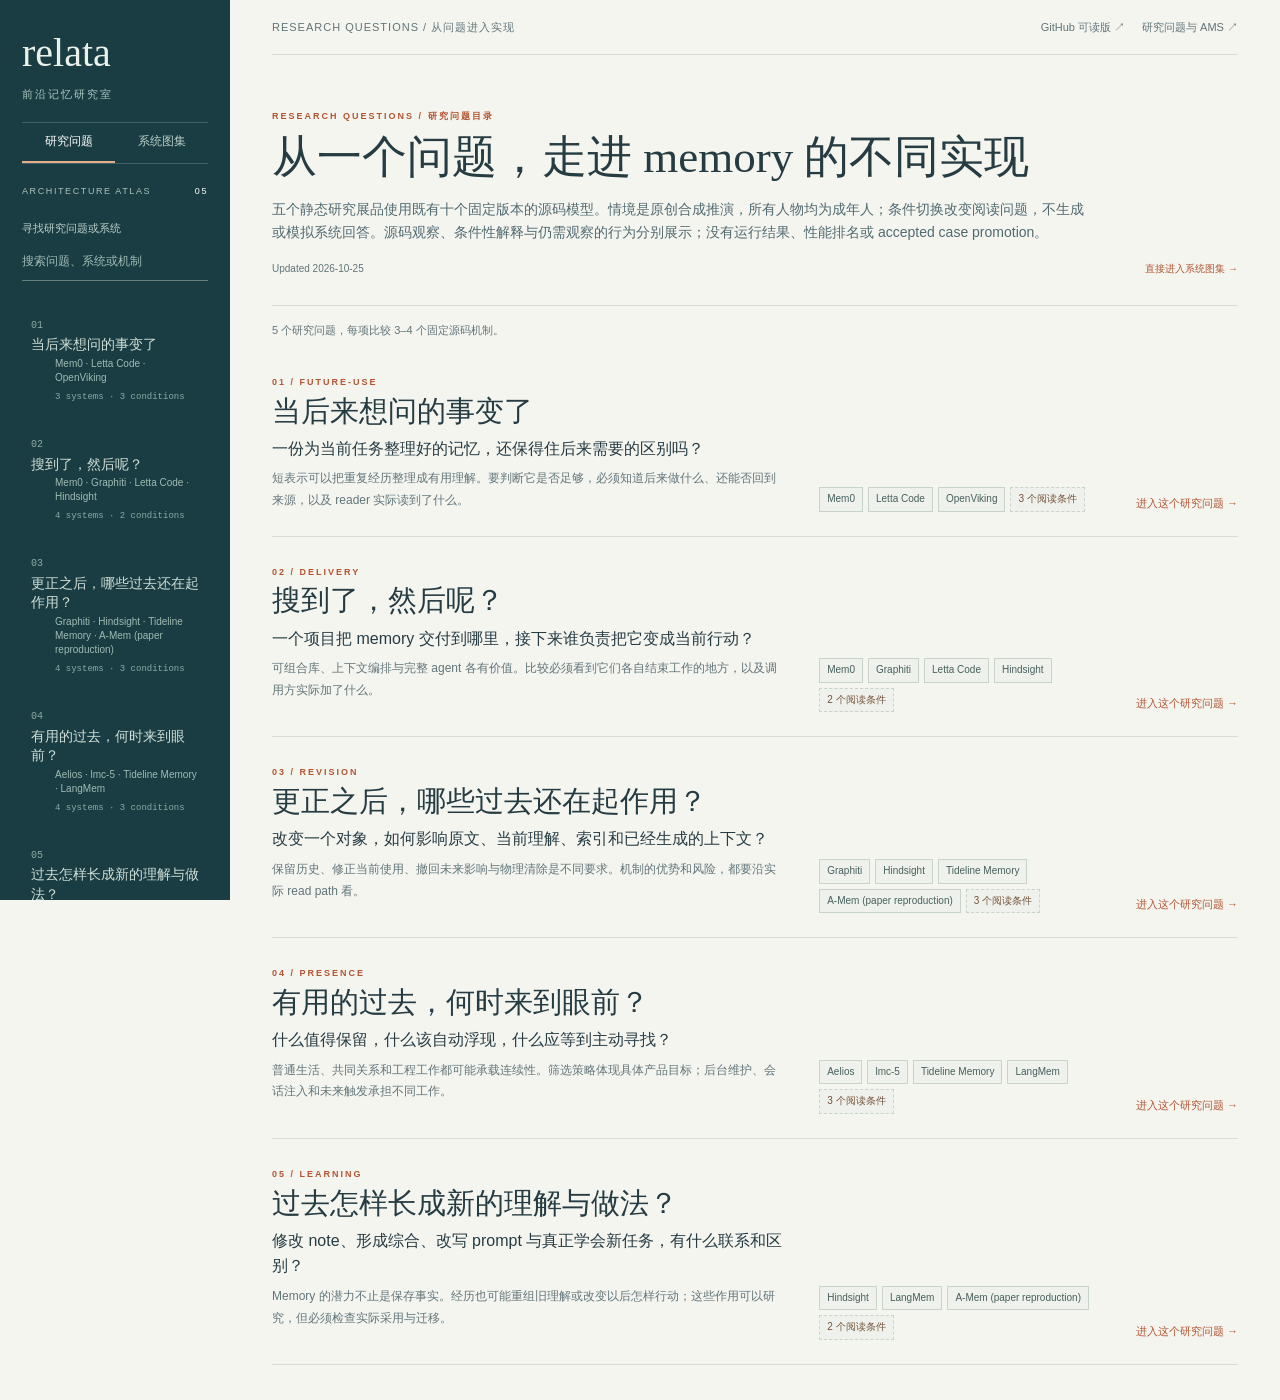
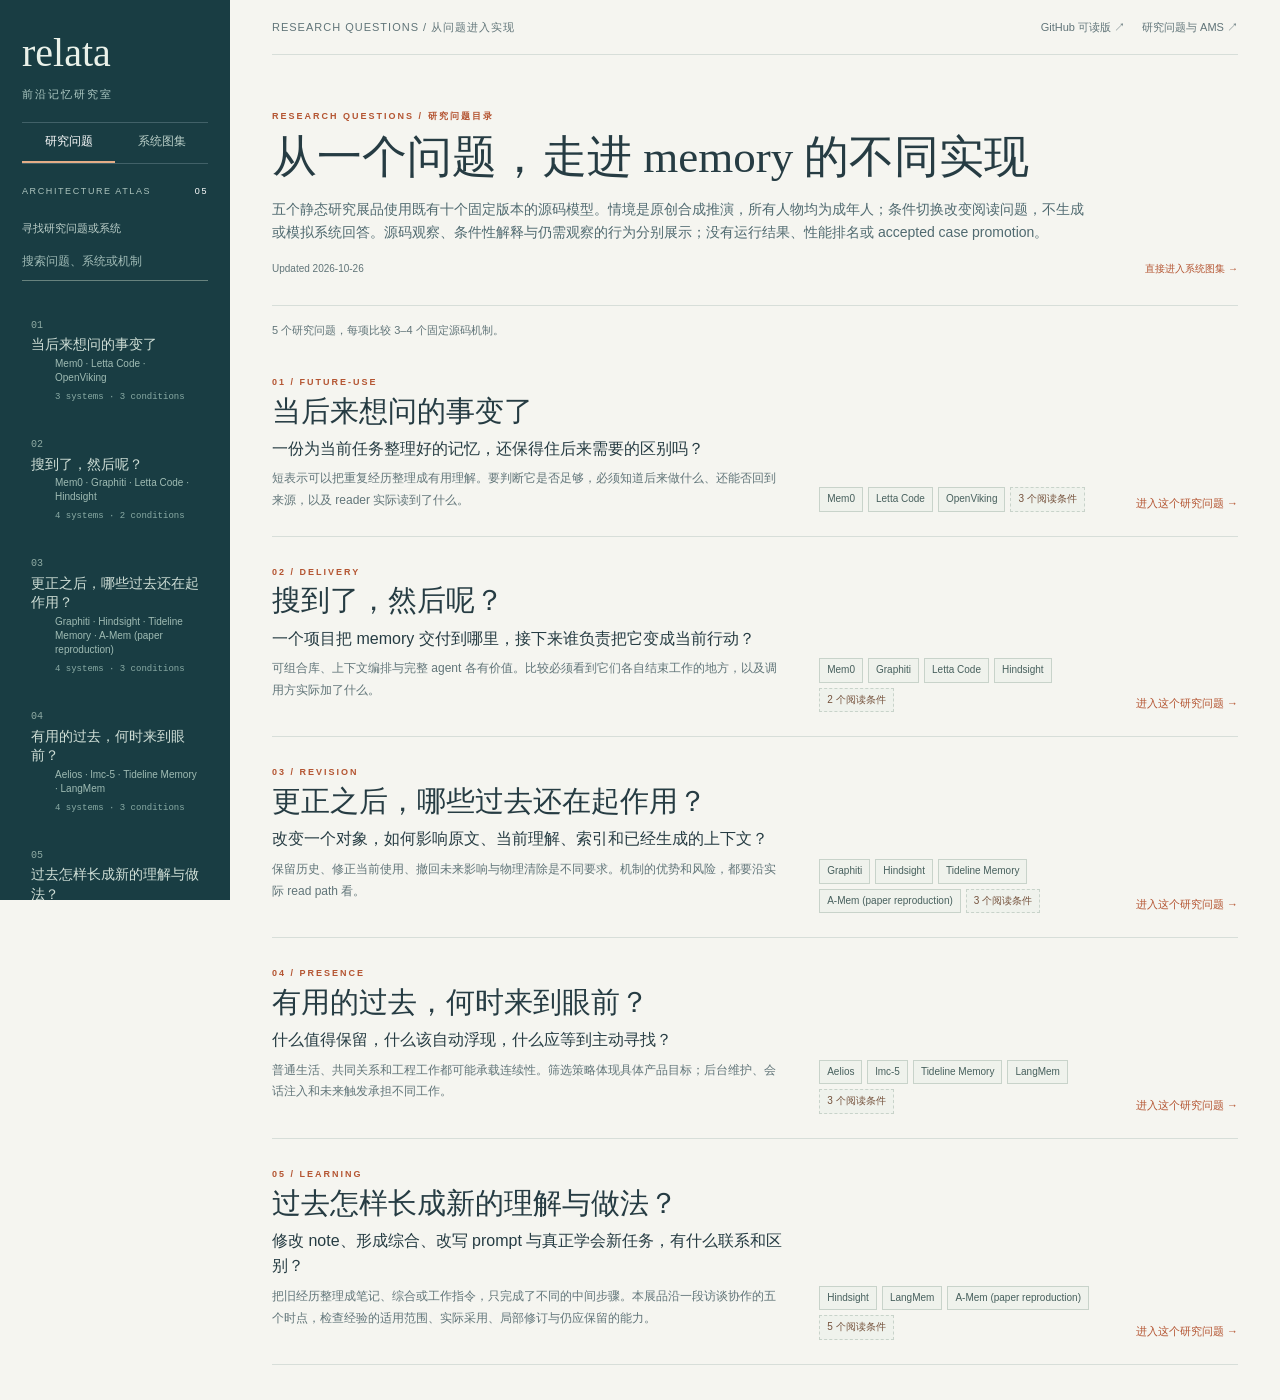
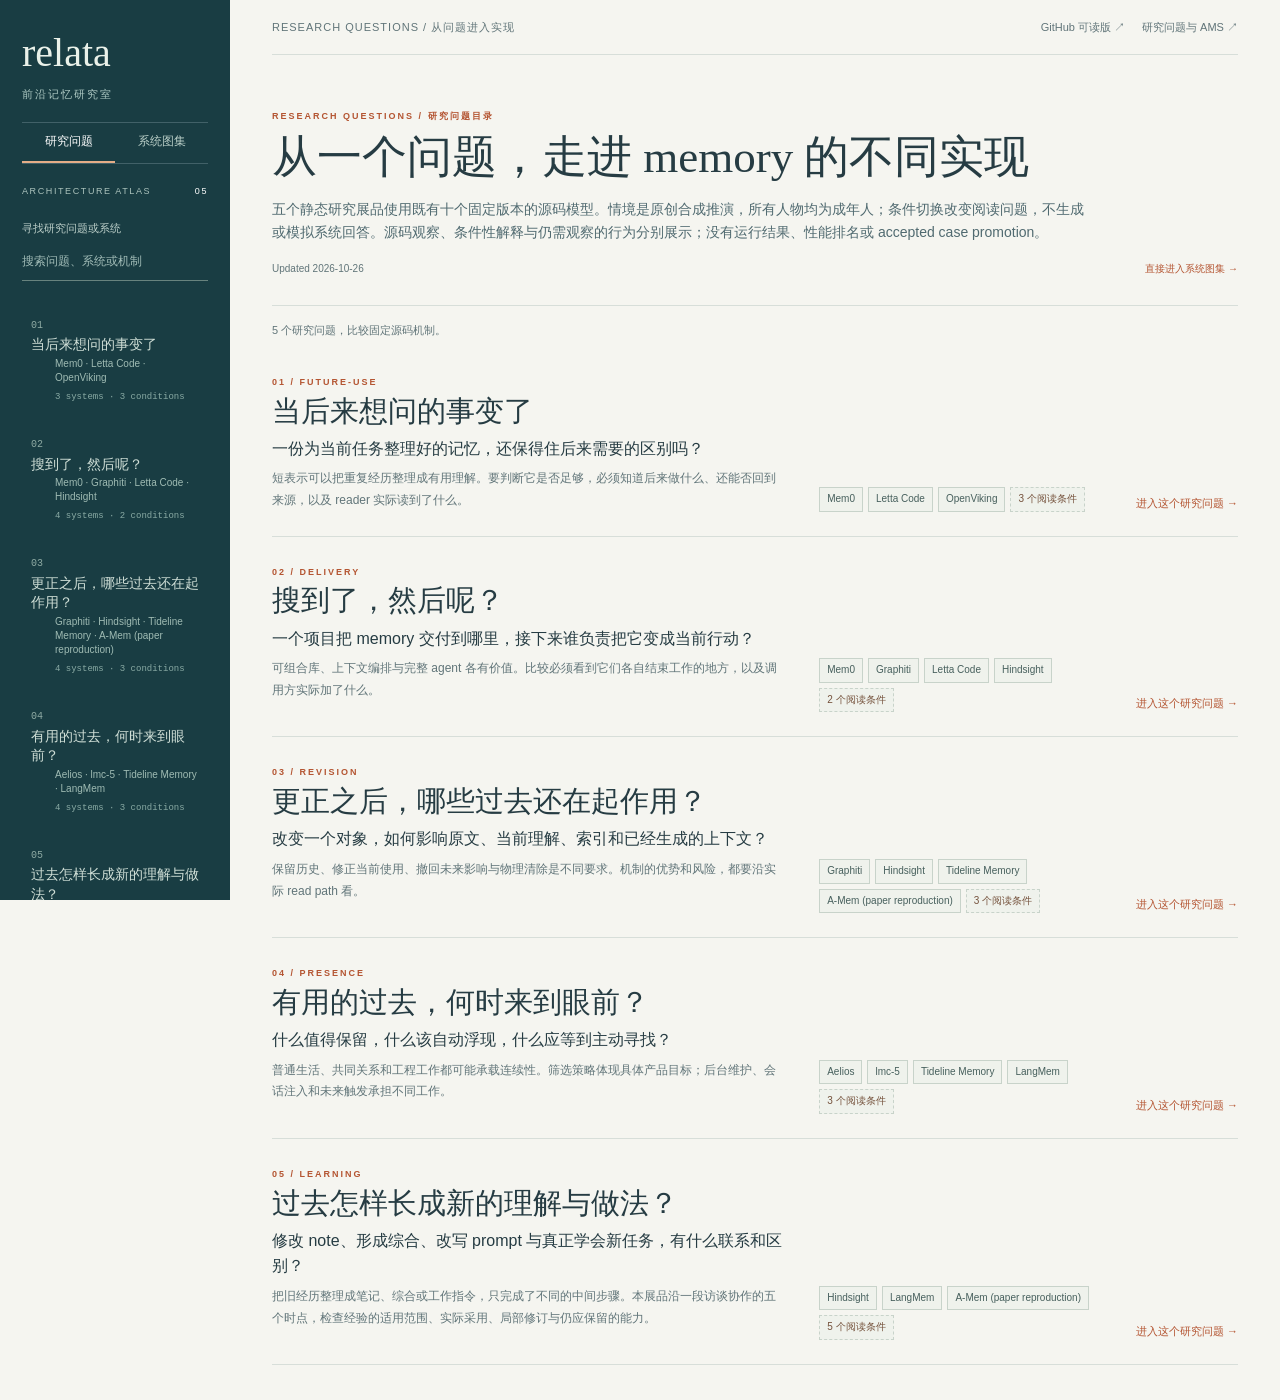
